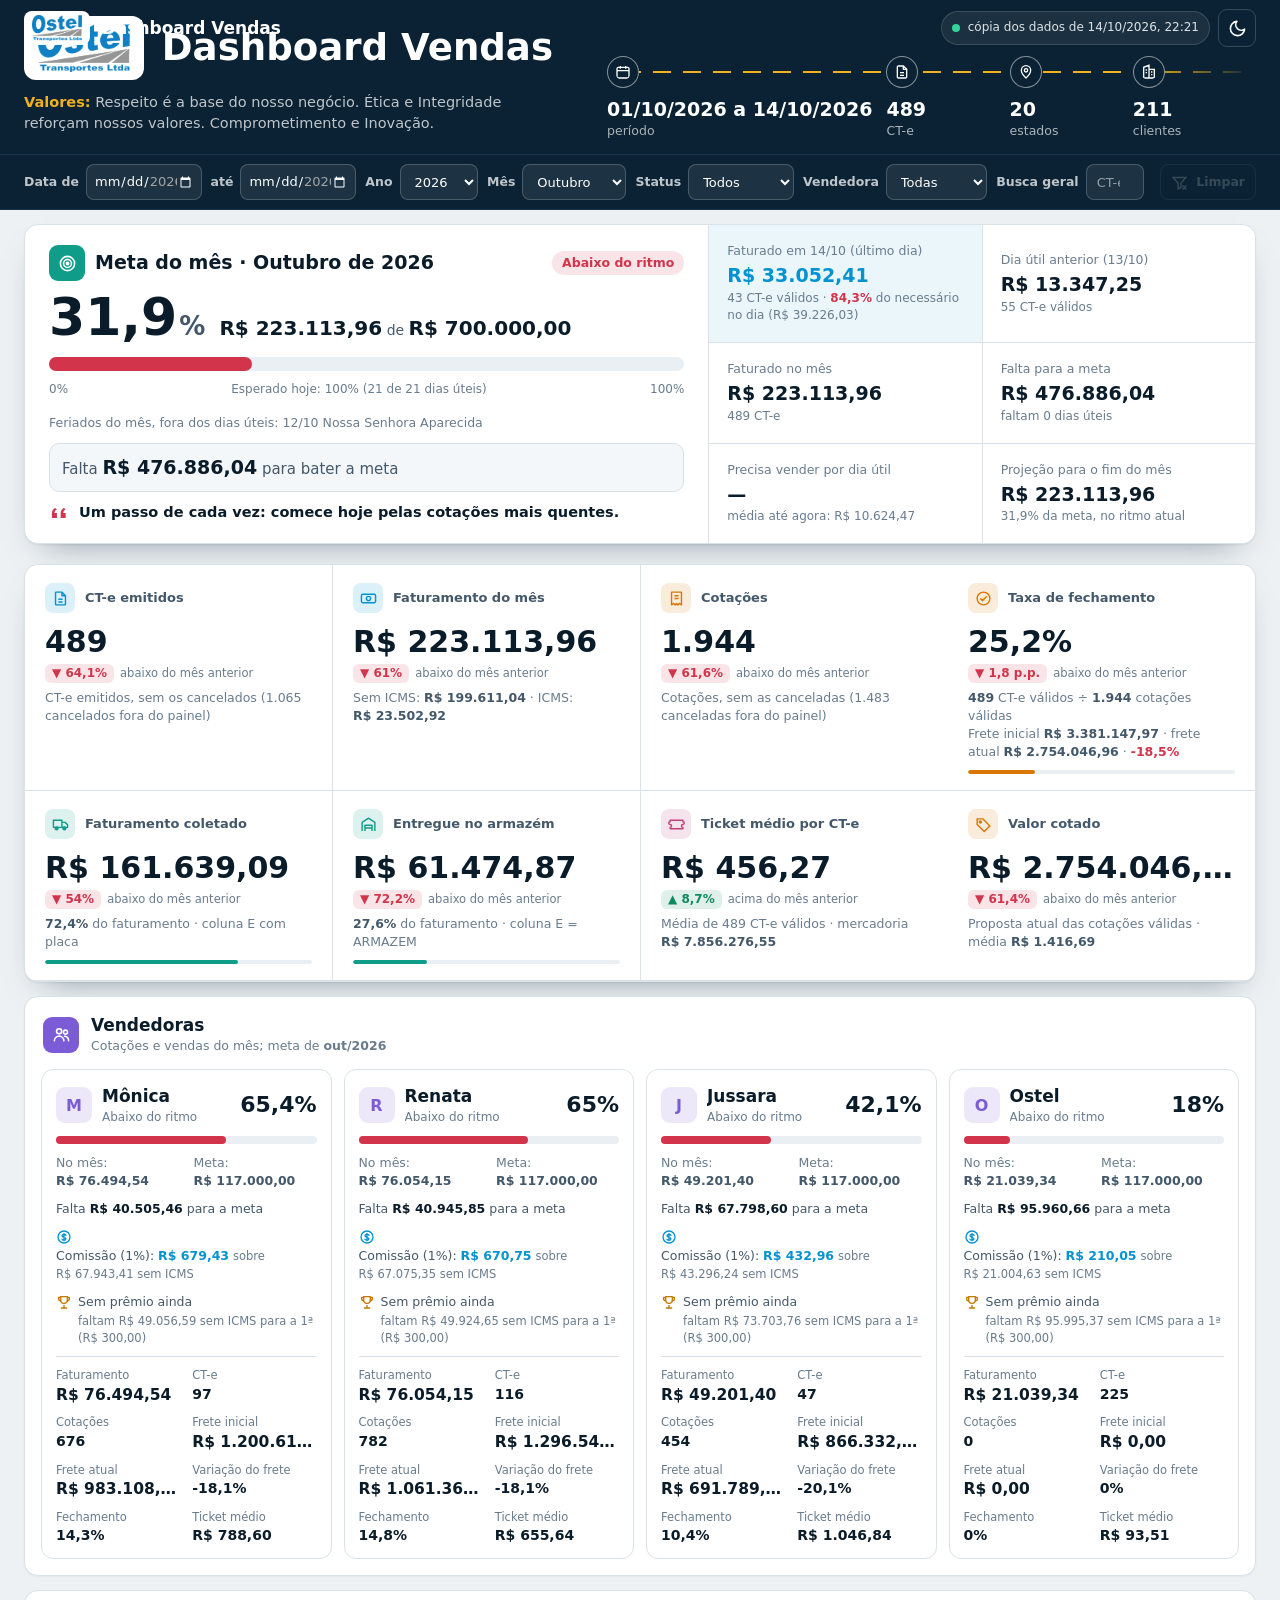
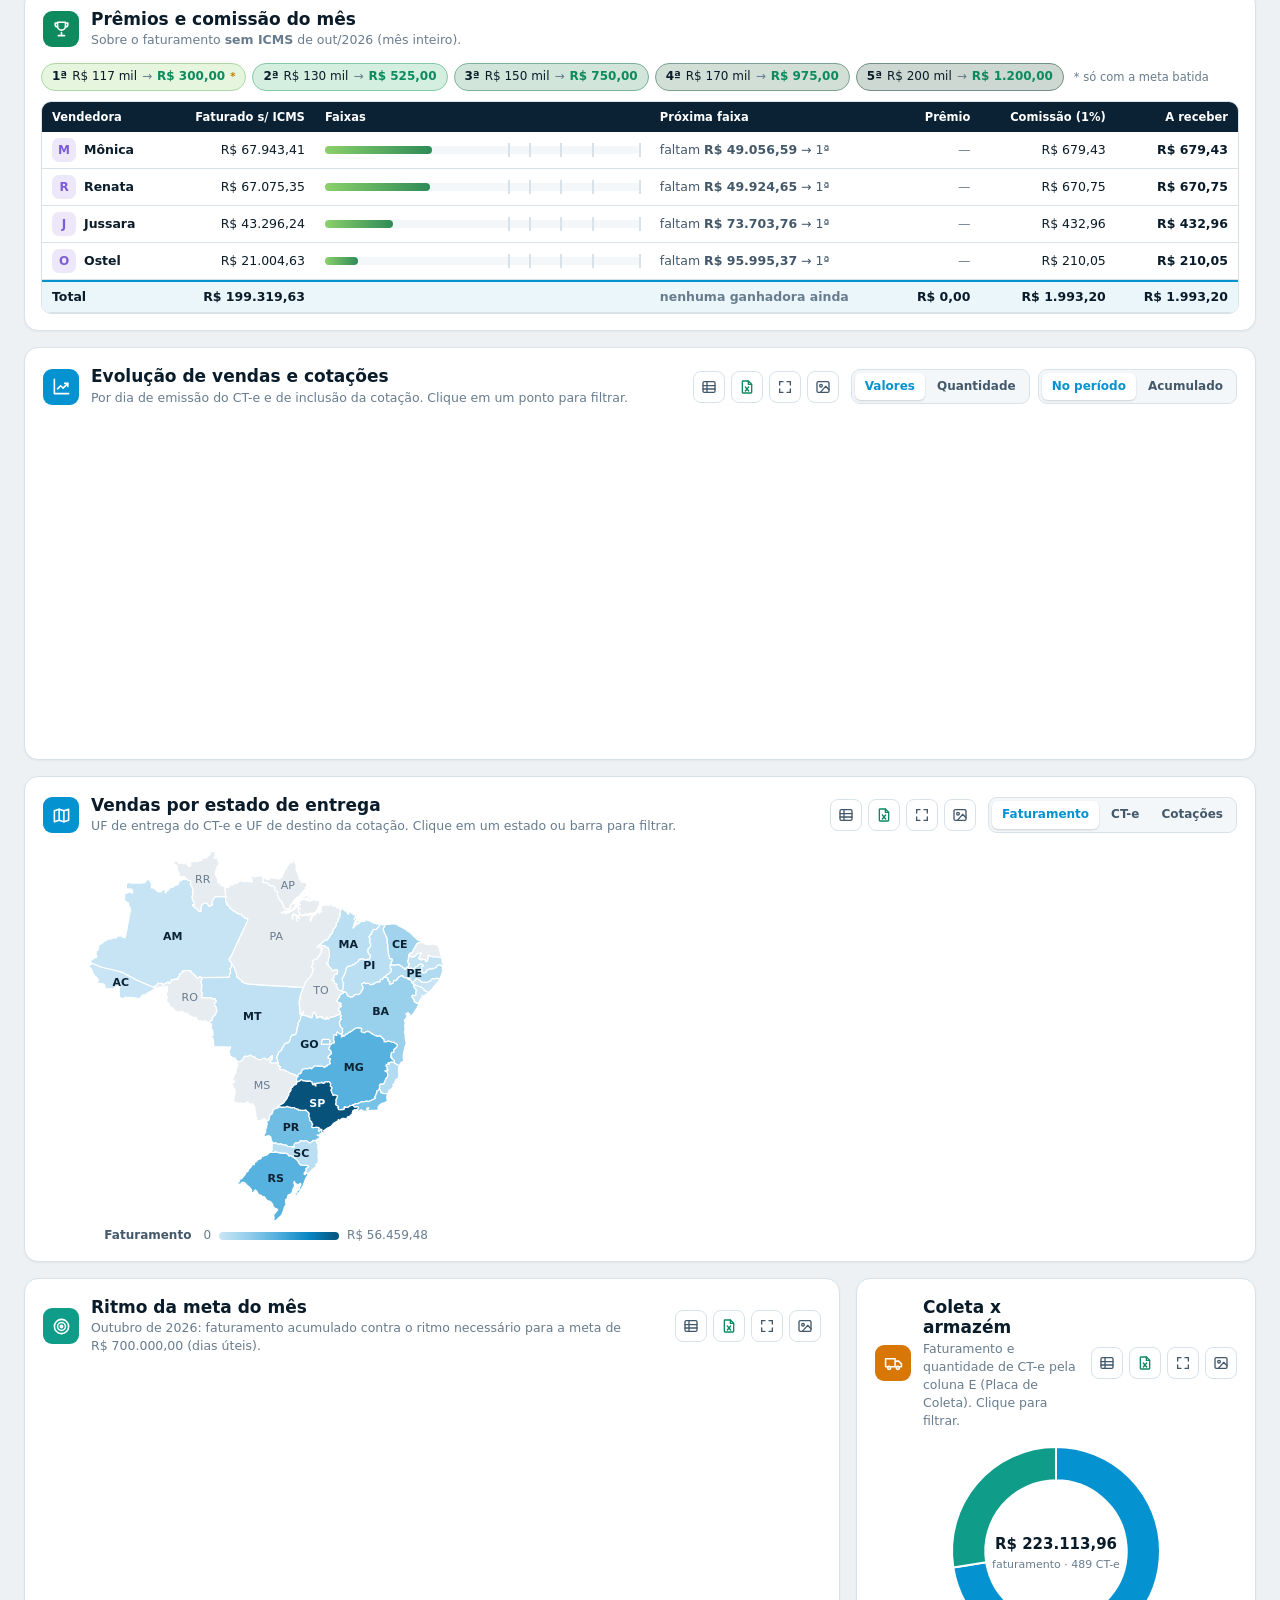
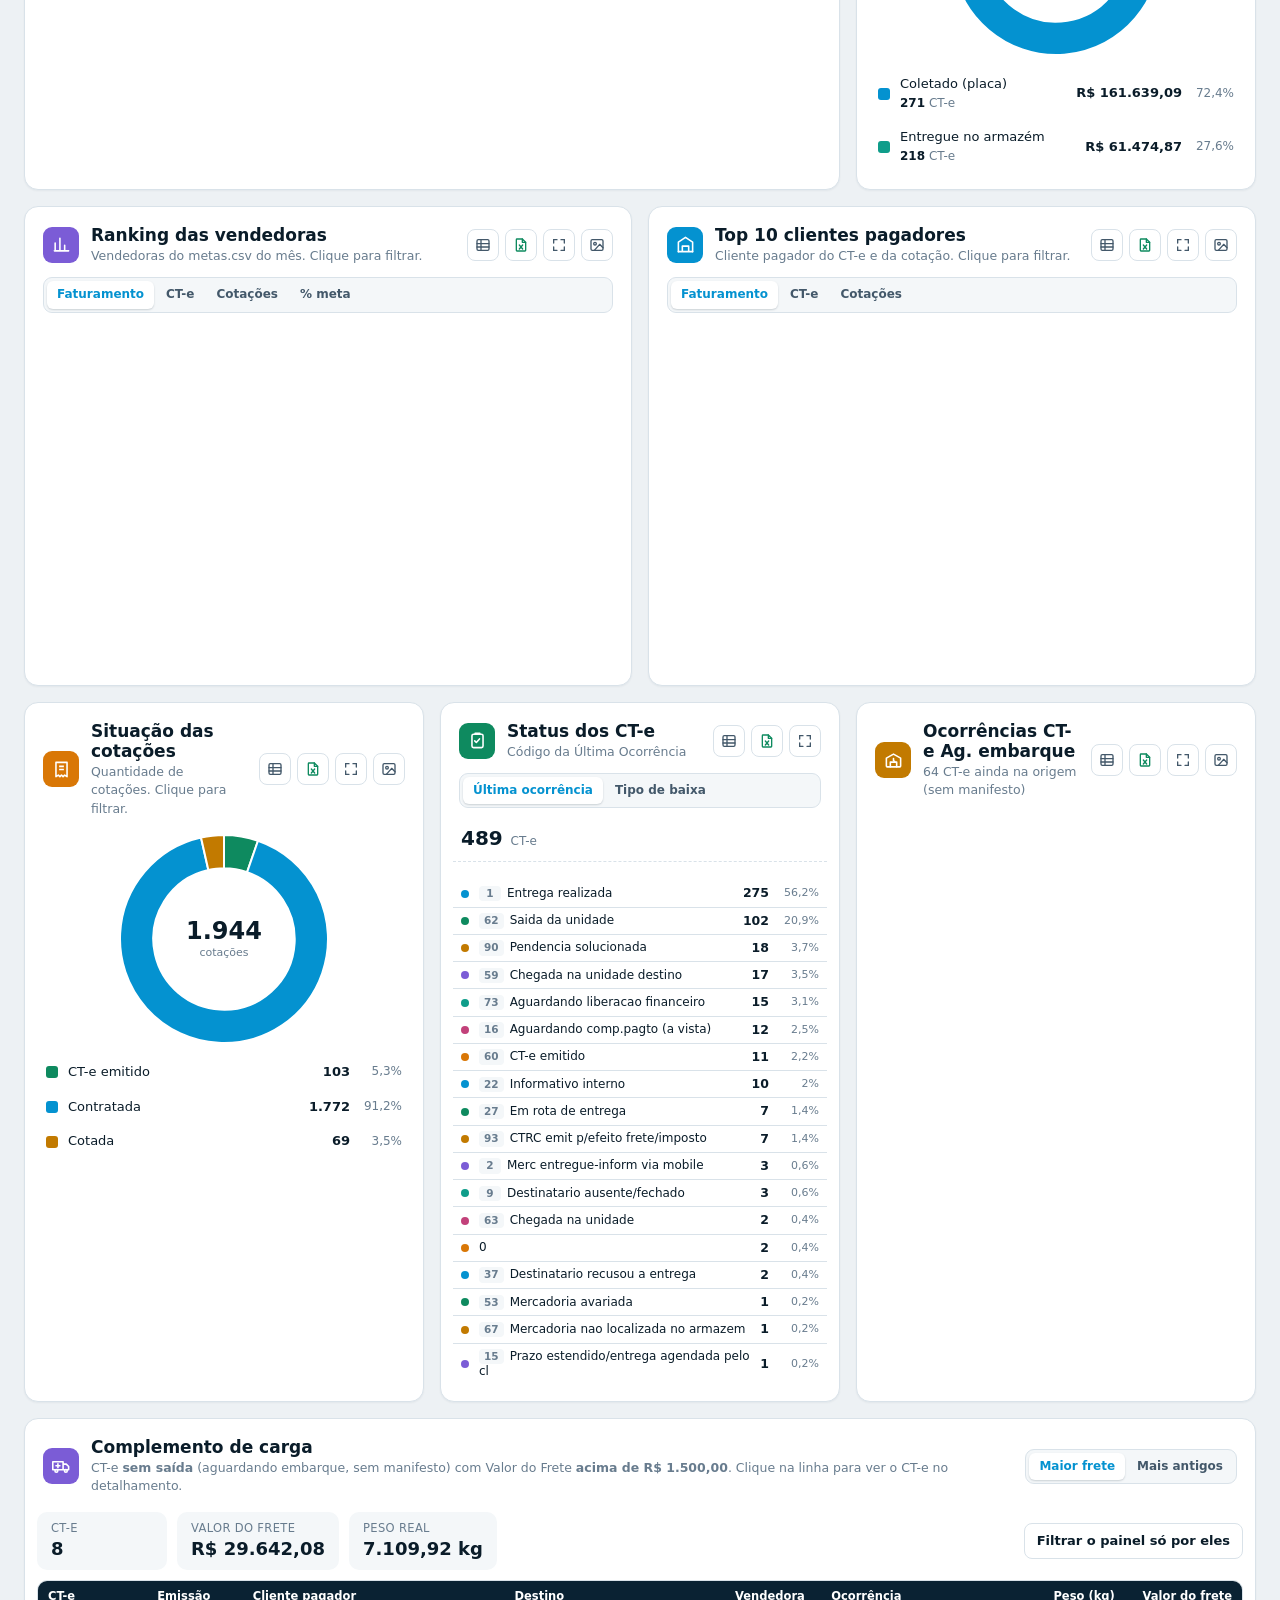
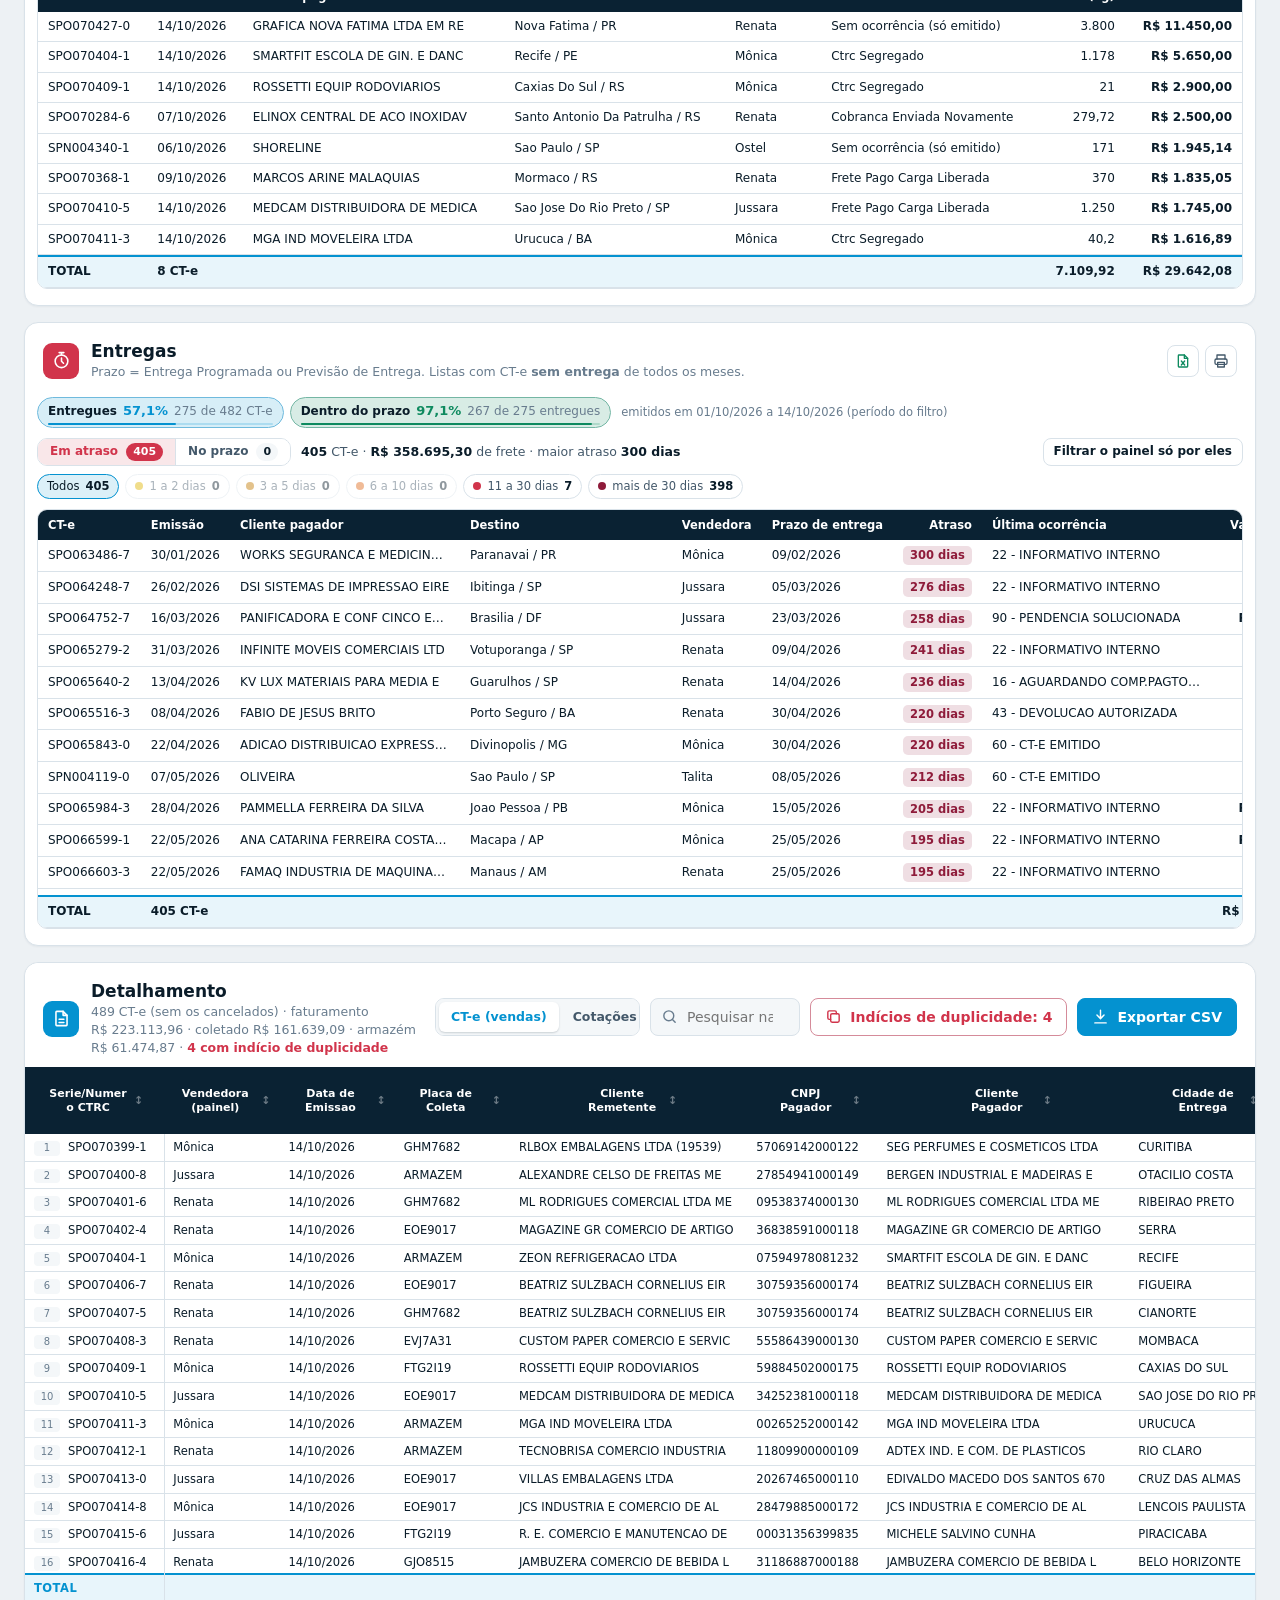
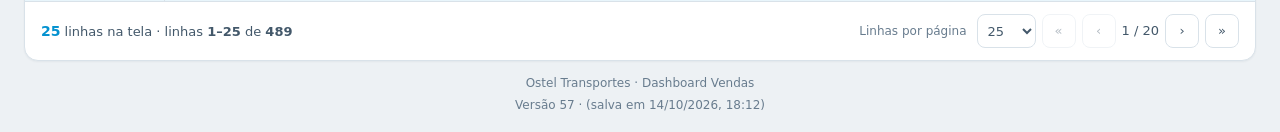
==== enviar/Vendas.html @ 3567358e "Dashboard" ====
<!DOCTYPE html>
<html lang="pt-BR">
<head>
<meta charset="utf-8">
<meta name="viewport" content="width=device-width, initial-scale=1">
<meta name="theme-color" content="#0A2233">
<title>Ostel · Dashboard Vendas</title>
<link rel="icon" href="[data-uri]" type="image/svg+xml">
<style>
/* =====================================================================
   OSTEL TRANSPORTES - DASHBOARD VENDAS
   Folha de estilos  |  LAYOUT "RODOVIA" (base do painel Complemento de cargas)  |  MOBILE-FIRST
   ---------------------------------------------------------------------
   Ideia do layout:
   - Topo cor de ASFALTO (azul-marinho) com o título e a ROTA: uma faixa
     tracejada amarela com 4 paradas (período, CT-e, estados, clientes).
   - Os indicadores formam UM painel só, dividido por linhas finas.
   - Os filtros ficam no cabeçalho (no computador, numa barra fixa).
   - Títulos e números usam a fonte Bahnschrift (padrão do Windows),
     a mesma família das placas de rodovia.

   Base (sem media query) = celular: 1 coluna
   @media (min-width: 768px)  = tablet: 2 colunas
   @media (min-width: 1280px) = computador: barra de filtros fixa + grade
   ===================================================================== */

/* ---------------------------------------------------------------------
   1. VARIÁVEIS (tema claro é o padrão)
   Azul principal #0492D0 = cor do site ostel.com.br
   --------------------------------------------------------------------- */
:root {
  --brand: #0492D0;          /* azul Ostel */
  --brand-2: #0378AD;
  --brand-deep: #06324F;
  --brand-soft: #E3F3FB;
  --asfalto: #0A2233;        /* topo da página e cabeçalho da tabela */
  --asfalto-2: #17364B;      /* linhas sobre o asfalto */
  --faixa: #F2B01E;          /* amarelo da faixa da rodovia (só detalhe) */

  --bg: #EDF1F4;             /* fundo da página */
  --surface: #FFFFFF;        /* fundo dos painéis */
  --surface-2: #F4F7F9;      /* fundo de campos */
  --ink: #0A1C29;            /* texto principal */
  --ink-2: #43586A;          /* texto secundário */
  --muted: #687C8E;          /* texto apagado */
  --line: #D9E2E9;           /* bordas */
  --grid: #E9EFF3;           /* linhas de grade dos gráficos */
  --shadow: 0 1px 2px rgba(10,34,51,.05);
  --shadow-up: 0 1px 2px rgba(10,34,51,.06), 0 16px 32px -20px rgba(10,34,51,.5);

  --th-bg: #0A2233; --th-ink: #FFFFFF;   /* cabeçalho da tabela */

  /* cores de situação (sempre acompanhadas de texto) */
  --good: #0E8A5F; --warn: #C27A00; --bad: #D1344B;

  /* paleta categórica dos gráficos (validada para daltonismo) */
  --s1: #0492D0; --s2: #D97706; --s3: #0F9D8A; --s4: #7B5CD6; --s5: #C2417A;

  --chip: #E3F3FB; --chip-ink: #035E88;

  /* escala do MAPA: um só tom de azul, do claro (pouco) ao escuro (muito); --map-0 = estado sem cargas */
  --map-0: #E6ECF0; --map-1: #CBE6F5; --map-2: #93CDEB; --map-3: #4DADDD; --map-4: #0886C2; --map-5: #06527A;

  /* fontes: só as que já vêm no Windows (com reservas p/ celular) */
  --f-display: Bahnschrift, "DIN Alternate", "Roboto Condensed", "Segoe UI", system-ui, sans-serif;
  --f-body: "Segoe UI Variable Text", "Segoe UI", system-ui, -apple-system, Roboto, Arial, sans-serif;
  color-scheme: light;
}

/* Tema escuro: automático pelo sistema (se o usuário não escolheu)… */
@media (prefers-color-scheme: dark) {
  :root:not([data-theme="light"]) {
    --brand: #1E9FDB; --brand-2: #39B0E6; --brand-soft: #0F2E44;
    --asfalto: #0A1823; --asfalto-2: #1B3144;
    --bg: #060E16; --surface: #0D1924; --surface-2: #122230;
    --ink: #E8F1F8; --ink-2: #A9BCCB; --muted: #8196A8;
    --line: #1D3142; --grid: #172A3A;
    --shadow: 0 1px 2px rgba(0,0,0,.4);
    --shadow-up: 0 1px 2px rgba(0,0,0,.4), 0 16px 32px -20px rgba(0,0,0,.8);
    --th-bg: #16293A; --th-ink: #E8F1F8;
    --good: #2FBF86; --warn: #F2B135; --bad: #F06A7E;
    --s1: #1E9FDB; --s2: #C77A12; --s3: #169C88; --s4: #8C6FE0; --s5: #D65A8E;
    --chip: #12344B; --chip-ink: #9FDBF7;
    --map-0: #15232F; --map-1: #123A52; --map-2: #135A80; --map-3: #1580B5; --map-4: #35A8E0; --map-5: #A5DCF7;
    color-scheme: dark;
  }
}
/* …ou escolhido no botão lua/sol */
:root[data-theme="dark"] {
  --brand: #1E9FDB; --brand-2: #39B0E6; --brand-soft: #0F2E44;
  --asfalto: #0A1823; --asfalto-2: #1B3144;
  --bg: #060E16; --surface: #0D1924; --surface-2: #122230;
  --ink: #E8F1F8; --ink-2: #A9BCCB; --muted: #8196A8;
  --line: #1D3142; --grid: #172A3A;
  --shadow: 0 1px 2px rgba(0,0,0,.4);
  --shadow-up: 0 1px 2px rgba(0,0,0,.4), 0 16px 32px -20px rgba(0,0,0,.8);
  --th-bg: #16293A; --th-ink: #E8F1F8;
  --good: #2FBF86; --warn: #F2B135; --bad: #F06A7E;
  --s1: #1E9FDB; --s2: #C77A12; --s3: #169C88; --s4: #8C6FE0; --s5: #D65A8E;
  --chip: #12344B; --chip-ink: #9FDBF7;
  --map-0: #15232F; --map-1: #123A52; --map-2: #135A80; --map-3: #1580B5; --map-4: #35A8E0; --map-5: #A5DCF7;
  color-scheme: dark;
}

/* ---------------------------------------------------------------------
   2. BASE
   --------------------------------------------------------------------- */
* { box-sizing: border-box; }
html, body { margin: 0; }
body {
  background: var(--bg);
  color: var(--ink);
  font-family: var(--f-body);
  font-size: 14px;
  line-height: 1.45;
  -webkit-font-smoothing: antialiased;
  overflow-x: hidden;              /* nunca rolar a página na horizontal */
}
button, select, input { font: inherit; color: inherit; }
h1, h2, h3 { font-family: var(--f-display); font-weight: 600; letter-spacing: 0; }
.wrap { max-width: 1680px; margin: 0 auto; padding: 0 16px; }
.num { font-variant-numeric: tabular-nums; }
[hidden] { display: none !important; }
:focus-visible { outline: 2px solid var(--brand); outline-offset: 2px; }

/* ---------------------------------------------------------------------
   3. BARRA SUPERIOR (asfalto, fica fixa ao rolar)
   --------------------------------------------------------------------- */
.topbar { position: sticky; top: 0; z-index: 40; background: var(--asfalto); color: #fff; border-bottom: 1px solid transparent; }
body.rolou .topbar { border-bottom-color: var(--asfalto-2); }
.topbar .wrap { display: flex; align-items: center; gap: 8px; height: 56px; }
.brand { display: flex; align-items: center; gap: 12px; min-width: 0; flex: 1; }
.logo { height: 34px; padding: 3px 8px; border-radius: 8px; background: #fff; display: flex; align-items: center; flex-shrink: 0; }
.logo img { height: 26px; display: block; }
.logo .fallback { display: none; font-family: var(--f-display); font-weight: 700; letter-spacing: 2px; color: #0492D0; font-size: 17px; }
.logo.noimg img { display: none; }
.logo.noimg .fallback { display: block; }
.brand-txt { font-family: var(--f-display); font-size: 15px; font-weight: 600; color: #fff; white-space: nowrap; overflow: hidden; text-overflow: ellipsis; }
/* logo grande (ao lado do título, no topo da página) */
.logo-g { height: 50px; padding: 6px 10px; border-radius: 10px; }
.logo-g img { height: 36px; }
.logo-g .fallback { font-size: 24px; letter-spacing: 3px; }

/* CABEÇALHO FIXO: no topo da página a barra mostra só o status e os botões; ao rolar
   (classe "rolou" no body, posta pelo app.js) aparecem o logo pequeno, o título e,
   no computador, o resumo do que está filtrado */
.brand > .logo, .brand-txt { opacity: 0; visibility: hidden; transition: opacity .2s; }
body.rolou .brand > .logo, body.rolou .brand-txt { opacity: 1; visibility: visible; }
@media (max-width: 479px) { body.rolou .live { display: none; } }
body.rolou .topbar { box-shadow: 0 8px 20px -10px rgba(0,0,0,.55); }
.top-meta { display: none; align-items: center; gap: 18px; min-width: 0; overflow: hidden; margin-left: 6px; padding-left: 18px;
  border-left: 1px solid var(--asfalto-2); font-size: 12.5px; color: rgba(255,255,255,.7); white-space: nowrap; }
.top-meta span { display: inline-flex; align-items: center; gap: 6px; }
.top-meta svg { width: 15px; height: 15px; color: var(--faixa); flex-shrink: 0; }
.top-meta b { color: #fff; font-family: var(--f-display); font-weight: 600; font-size: 14.5px; }

/* indicador "ao vivo" */
.live {
  display: flex; align-items: center; gap: 8px; padding: 7px 10px; border-radius: 999px;
  background: rgba(255,255,255,.07); border: 1px solid rgba(255,255,255,.14); font-size: 12px; color: rgba(255,255,255,.86); white-space: nowrap;
}
.live .txt { display: none; }
.dot { width: 8px; height: 8px; border-radius: 50%; background: #35D399; animation: pulse 2s infinite; }
.live.err .dot { background: #F06A7E; animation: none; }
@keyframes pulse {
  0%   { box-shadow: 0 0 0 0 rgba(53,211,153,.55); }
  70%  { box-shadow: 0 0 0 8px transparent; }
  100% { box-shadow: 0 0 0 0 transparent; }
}
.iconbtn {
  width: 38px; height: 38px; border-radius: 9px; border: 1px solid var(--line); background: var(--surface);
  display: grid; place-items: center; cursor: pointer; flex-shrink: 0;
}
.iconbtn:hover { border-color: var(--brand); color: var(--brand); }
.iconbtn svg { width: 19px; height: 19px; }
.topbar .iconbtn { background: transparent; border-color: rgba(255,255,255,.18); color: #fff; }
.topbar .iconbtn:hover { background: rgba(255,255,255,.1); border-color: rgba(255,255,255,.4); color: #fff; }
.topbar :focus-visible { outline-color: var(--faixa); }
/* ARQUIVO ÚNICO PARA ENVIO (classe "embutido" no body): sem atualização automática nem botão de recarregar */
.embutido #btnRefresh, .embutido .live .txt-long { display: none !important; }
.embutido .dot { animation: none; }
/* ícone lua/sol conforme o tema */
.theme-sun { display: none; }
:root[data-theme="dark"] .theme-sun { display: block; }
:root[data-theme="dark"] .theme-moon { display: none; }
@media (prefers-color-scheme: dark) {
  :root:not([data-theme="light"]) .theme-sun { display: block; }
  :root:not([data-theme="light"]) .theme-moon { display: none; }
}

/* ---------------------------------------------------------------------
   4. CABEÇALHO "ASFALTO": título + ROTA
   A rota (#heroMeta) recebe 4 paradas do app.js:
   <span> ícone <b>valor</b> <em>rótulo</em> </span>
   No celular a rota é vertical; a partir de 640px, horizontal.
   --------------------------------------------------------------------- */
.hero { background: var(--asfalto); color: #fff; padding: 20px 0 56px; }
.hero-in { display: grid; gap: 20px; }
.hero-in > * { min-width: 0; }
/* logo + título lado a lado; os valores da empresa ficam na linha de baixo */
.hero-txt { display: grid; grid-template-columns: auto minmax(0, 1fr); align-items: center; column-gap: 14px; row-gap: 10px; }
.hero h1 { margin: 0; font-size: 26px; line-height: 1.05; }
.hero p { grid-column: 1 / -1; margin: 0; color: rgba(255,255,255,.74); font-size: 13.5px; max-width: 62ch; }
.hero p b { color: var(--faixa); font-weight: 600; }

.hero .meta { position: relative; display: grid; gap: 10px; }
.hero .meta:empty { display: none; }
/* a faixa tracejada (vertical no celular) */
.hero .meta::before {
  content: ""; position: absolute; left: 15px; top: 16px; bottom: 16px; width: 2px;
  background: repeating-linear-gradient(180deg, var(--faixa) 0 8px, transparent 8px 14px);
}
.hero .meta span { position: relative; display: flex; flex-wrap: wrap; align-items: baseline; column-gap: 8px; min-height: 32px; padding-left: 44px; }
/* a parada: círculo com o ícone, em cima da faixa */
.hero .meta svg {
  position: absolute; left: 0; top: 0; width: 32px; height: 32px; padding: 7px; border-radius: 50%;
  background: var(--asfalto); border: 1.5px solid rgba(255,255,255,.5); color: #fff;
}
.hero .meta b { font-family: var(--f-display); font-weight: 600; font-size: 17px; line-height: 32px; white-space: nowrap; }
.hero .meta em { font-style: normal; font-size: 12.5px; color: rgba(255,255,255,.66); }


/* ---------------------------------------------------------------------
   5. FILTROS (parte do cabeçalho)
   Celular/tablet: painel branco, recolhido atrás do botão "Filtros",
   subindo um pouco em cima do asfalto.
   Computador: barra cor de asfalto fixa abaixo da barra superior (seção 13).
   --------------------------------------------------------------------- */
.filters { margin-top: -36px; }
.f-in { background: var(--surface); border: 1px solid var(--line); border-radius: 14px; box-shadow: var(--shadow-up); padding: 12px; }
.f-head { display: flex; align-items: center; justify-content: space-between; gap: 10px; }
.f-body { display: none; margin-top: 12px; }
.filters.open .f-body { display: block; }
.f-grid { display: grid; grid-template-columns: 1fr; gap: 10px; align-items: end; }
.fld label::first-letter { text-transform: uppercase; }
.fld label { display: block; font-size: 12px; font-weight: 600; color: var(--ink-2); margin: 0 0 4px 1px; }
.fld select, .fld input {
  width: 100%; height: 38px; border: 1px solid var(--line); background: var(--surface-2);
  border-radius: 8px; padding: 0 10px; outline: none; min-width: 0; font-size: 13.5px;
}
.fld select:focus, .fld input:focus { border-color: var(--brand); box-shadow: 0 0 0 3px color-mix(in srgb, var(--brand) 20%, transparent); }
.fld.on select, .fld.on input { border-color: var(--brand); background: var(--brand-soft); }

.btn {
  height: 38px; padding: 0 14px; border-radius: 8px; border: 1px solid var(--line); background: var(--surface);
  cursor: pointer; font-weight: 600; display: inline-flex; align-items: center; gap: 8px; white-space: nowrap;
}
.btn svg { width: 17px; height: 17px; }
.btn:hover { border-color: var(--brand); color: var(--brand); }
.btn.primary { background: var(--brand); border-color: var(--brand); color: #fff; }
.btn.primary:hover { background: var(--brand-2); border-color: var(--brand-2); color: #fff; }
:root[data-theme="dark"] .btn.primary { color: #04131D; }
@media (prefers-color-scheme: dark) { :root:not([data-theme="light"]) .btn.primary { color: #04131D; } }
/* botão LIMPAR FILTROS: contorno vermelho; fica cheio ao passar o mouse */
.btn.clear { height: 34px; padding: 0 10px; font-size: 12.5px; background: transparent; color: var(--bad); border-color: color-mix(in srgb, var(--bad) 50%, var(--line)); }
.btn.clear:hover { background: var(--bad); border-color: var(--bad); color: #fff; }
.btn.clear:disabled { opacity: .4; cursor: not-allowed; background: transparent; color: var(--muted); border-color: var(--line); }
/* COM FILTRO LIGADO o botão PISCA (alterna entre contorno e vermelho cheio) para chamar a atenção.
   Sem filtro o botão fica desligado e parado. Ao passar o mouse, para de piscar e fica vermelho. */
.btn.clear:not(:disabled) { animation: piscar-limpar 1.3s ease-in-out infinite; }
.btn.clear:not(:disabled):hover, .btn.clear:not(:disabled):focus-visible { animation: none; }
@keyframes piscar-limpar {
  0%, 100% { background: transparent; color: var(--bad); border-color: color-mix(in srgb, var(--bad) 50%, var(--line)); box-shadow: 0 0 0 0 rgba(209,52,75,0); }
  50%      { background: #D1344B; color: #fff; border-color: #D1344B; box-shadow: 0 0 0 5px rgba(209,52,75,.28); }
}

/* etiquetas dos filtros ativos */
.chips { display: flex; flex-wrap: wrap; gap: 6px; margin-top: 10px; }
.chips:empty { display: none; }
.chip {
  display: inline-flex; align-items: center; gap: 6px; background: var(--chip); color: var(--chip-ink);
  padding: 3px 5px 3px 10px; border-radius: 999px; font-size: 12.5px; font-weight: 600; max-width: 100%;
}
.chip span { overflow: hidden; text-overflow: ellipsis; white-space: nowrap; }
.chip b { font-weight: 500; opacity: .8; }
.chip button {
  border: 0; background: rgba(0,0,0,.08); width: 22px; height: 22px; border-radius: 50%;
  cursor: pointer; display: grid; place-items: center; line-height: 1; color: inherit; flex-shrink: 0;
}

/* ---------------------------------------------------------------------
   6. INDICADORES: um painel só, dividido por linhas finas
   (o "gap" de 1px deixa aparecer a cor da linha entre as células)
   --------------------------------------------------------------------- */
.kpis {
  display: grid; grid-template-columns: 1fr; gap: 1px; margin-top: 12px;
  background: var(--line); border: 1px solid var(--line); border-radius: 14px; overflow: hidden; box-shadow: var(--shadow-up);
}
.kpi { position: relative; background: var(--surface); padding: 16px 18px 14px; min-width: 0; border: 0; border-radius: 0; container-type: inline-size; }
/* coluna alinhada pelo topo: os títulos e os números ficam na mesma altura em todas as células */
button.kpi { font: inherit; color: inherit; text-align: left; width: 100%; cursor: pointer; display: flex; flex-direction: column; justify-content: flex-start; align-items: stretch; }
button.kpi:hover { background: color-mix(in srgb, var(--k, var(--brand)) 6%, var(--surface)); }
button.kpi:focus-visible { outline: 2px solid var(--k, var(--brand)); outline-offset: -3px; }
.kpi .k-top { display: flex; align-items: center; gap: 10px; min-height: 30px; color: var(--ink-2); font-weight: 600; font-size: 13px; white-space: nowrap; }
.kpi .k-ic {
  width: 30px; height: 30px; border-radius: 8px; display: grid; place-items: center; flex-shrink: 0;
  background: color-mix(in srgb, var(--k, var(--brand)) 14%, transparent); color: var(--k, var(--brand));
}
.kpi .k-ic svg { width: 17px; height: 17px; }
.kpi .k-go { position: absolute; right: 12px; top: 14px; width: 24px; height: 24px; display: grid; place-items: center; color: var(--k); opacity: 0; }
.kpi .k-go svg { width: 15px; height: 15px; }
.kpi:hover .k-go, .kpi:focus-visible .k-go { opacity: 1; }
.kpi .k-val {
  font-family: var(--f-display); font-size: 27px; font-weight: 600; line-height: 1.15; margin: 12px 0 4px; color: var(--ink);
  white-space: nowrap; overflow: hidden; text-overflow: ellipsis; font-variant-numeric: tabular-nums;
}
/* o tamanho do número acompanha a largura da célula (navegadores atuais) */
@supports (font-size: 1cqi) { #kpis .kpi .k-val { font-size: clamp(19px, 12cqi, 30px); } }
.kpi .k-sub { font-size: 12.5px; color: var(--muted); }
.kpi .k-sub b { color: var(--ink-2); font-weight: 600; white-space: nowrap; }
.bar-mini { height: 4px; border-radius: 4px; background: var(--grid); margin-top: 9px; overflow: hidden; }
.bar-mini i { display: block; height: 100%; border-radius: 4px; background: var(--k, var(--brand)); transition: width .6s; }
/* variação contra o período anterior */
.k-delta { display: flex; flex-wrap: wrap; align-items: baseline; column-gap: 6px; font-size: 12px; margin: 0 0 6px; }
.k-delta b { white-space: nowrap; font-weight: 700; padding: 1px 7px; border-radius: 6px; }
.k-delta span { font-weight: 500; color: var(--muted); font-size: 11.5px; }
.k-delta.up b { color: var(--good); background: color-mix(in srgb, var(--good) 13%, transparent); }
.k-delta.down b { color: var(--bad); background: color-mix(in srgb, var(--bad) 13%, transparent); }
.k-delta.neutro { color: var(--muted); font-weight: 600; }

/* ---------------------------------------------------------------------
   7. PAINÉIS DOS GRÁFICOS
   A cor do ícone de cada painel vem da variável --c (index.html)
   --------------------------------------------------------------------- */
.grid { display: grid; grid-template-columns: 1fr; gap: 14px; margin-top: 14px; }
.card {
  position: relative; background: var(--surface); border: 1px solid var(--line); border-radius: 14px; min-width: 0;
  box-shadow: var(--shadow); overflow: hidden; display: flex; flex-direction: column;
}
.c-head { display: flex; flex-wrap: wrap; align-items: center; gap: 12px; padding: 16px 16px 10px; }
.c-ic { width: 36px; height: 36px; border-radius: 9px; flex-shrink: 0; display: grid; place-items: center; color: #fff; background: var(--c, var(--brand)); }
.c-ic svg { width: 19px; height: 19px; }
.c-head .grow { flex: 1 1 0; min-width: 0; }
.c-tag { display: block; font-size: 12px; font-weight: 600; color: var(--muted); }
.c-head h3 { margin: 0; font-size: 17px; line-height: 1.2; }
.c-head p { margin: 2px 0 0; color: var(--muted); font-size: 12.5px; }
/* no celular os botões Qtd/Faturamento vão para a linha de baixo */
.c-head .seg { flex-basis: 100%; justify-content: flex-start; width: max-content; max-width: 100%; order: 2; }

/* seletor segmentado (ex.: Qtd | Faturamento) */
.seg { display: inline-flex; background: var(--surface-2); border: 1px solid var(--line); border-radius: 9px; padding: 3px; gap: 2px; }
.seg button { border: 0; background: transparent; padding: 5px 10px; border-radius: 6px; cursor: pointer; font-size: 12px; font-weight: 600; color: var(--ink-2); }
.seg button:hover { color: var(--ink); }
.seg button.on { background: var(--surface); color: var(--brand); box-shadow: 0 1px 2px rgba(10,34,51,.18); }

/* ferramentas dos painéis (ampliar / baixar imagem) */
.c-tools { display: flex; gap: 6px; margin-left: auto; order: 1; }
.tbtn { width: 32px; height: 32px; border-radius: 8px; border: 1px solid var(--line); background: var(--surface); color: var(--ink-2); display: grid; place-items: center; cursor: pointer; }
.tbtn:hover { color: var(--c, var(--brand)); border-color: var(--c, var(--brand)); }
.tbtn svg { width: 16px; height: 16px; }
.card.expandido .tbtn[data-a="exp"], .card.modo-tabela .tbtn[data-a="tab"] { background: var(--c, var(--brand)); color: #fff; border-color: var(--c, var(--brand)); }
.tbtn[data-a="xls"] { color: var(--good); }
/* no celular os 4 botões do painel vão para a linha de baixo do título */
@media (max-width: 559px) { .c-tools { flex-basis: 100%; margin-left: 0; } }

/* GRÁFICO EM FORMA DE TABELA (botão "Ver como tabela"): ocupa o lugar do gráfico, com rolagem própria */
.g-tab { overflow: auto; border: 1px solid var(--line); border-radius: 10px; scrollbar-width: thin; scrollbar-color: color-mix(in srgb, var(--ink-2) 45%, var(--line)) var(--surface-2); }
.g-tab table { font-size: 12.5px; }
.g-tab th, .g-tab td { padding: 7px 12px; }
.g-tab th { position: sticky; top: 0; z-index: 1; cursor: default; }
.g-tab th:hover { background: var(--th-bg); }
.g-tab tbody tr[data-i] { cursor: pointer; }
.g-tab tbody tr.on td { background: var(--brand-soft); font-weight: 600; }
.g-tab tbody tr:focus-visible { outline: 2px solid var(--brand); outline-offset: -2px; }
.g-tab tfoot td { position: sticky; bottom: 0; font-weight: 700; background: color-mix(in srgb, var(--brand) 9%, var(--surface)); border-top: 2px solid var(--brand); border-bottom: 0; }
.card.expandido .g-tab { height: calc(94vh - 150px) !important; }

.c-body { padding: 6px 12px 16px; position: relative; flex: 1; min-height: 0; }
/* caixa onde o Chart.js desenha: altura controlada aqui */
.chart-box { position: relative; width: 100%; height: 260px; }
.chart-box.tall { height: 300px; }
.chart-box canvas { display: block; }
.chart-msg { display: grid; place-items: center; height: 100%; color: var(--muted); text-align: center; padding: 20px; font-size: 13px; }

/* DESTINOS POR ESTADO: mapa do Brasil + barras por UF */
.destinos { display: grid; grid-template-columns: 1fr; gap: 14px; align-items: center; }
.destinos > * { min-width: 0; }
.mapa { position: relative; }
.mapa svg { display: block; width: 100%; height: 300px; }
.mapa path { stroke: var(--surface); stroke-width: 1.2; vector-effect: non-scaling-stroke; stroke-linejoin: round; cursor: pointer; outline: none; transition: fill .35s; }
.mapa path.vazio { cursor: default; }
.mapa path:not(.vazio):hover, .mapa path:focus-visible { stroke: var(--ink); stroke-width: 2; }
.mapa path.on { stroke: var(--faixa); stroke-width: 3; }
.mapa path.dim { opacity: .45; }
.mapa path.dim:hover, .mapa path.dim:focus-visible { opacity: 1; }
.mapa text { font-family: var(--f-body); font-size: 19px; font-weight: 700; text-anchor: middle; dominant-baseline: central; pointer-events: none; }
.mapa text.tinta { fill: #0A2233; }
.mapa text.branco { fill: #fff; }
.mapa text.apagado { fill: var(--muted); font-weight: 500; }
:root[data-theme="dark"] .mapa text.branco { fill: #E8F1F8; }
.mapa-leg { display: flex; align-items: center; justify-content: center; gap: 8px; margin-top: 6px; font-size: 12px; color: var(--muted); }
.mapa-leg .t { color: var(--ink-2); font-weight: 600; margin-right: 4px; }
.mapa-leg i { width: 120px; height: 8px; border-radius: 4px; background: linear-gradient(90deg, var(--map-1), var(--map-2), var(--map-3), var(--map-4), var(--map-5)); }
.mapa-tip {
  position: absolute; z-index: 5; pointer-events: none; background: var(--surface); border: 1px solid var(--line); border-radius: 10px;
  padding: 9px 11px; font-size: 12px; line-height: 1.5; color: var(--ink-2); white-space: nowrap; box-shadow: 0 8px 24px rgba(4,16,28,.22);
}
.mapa-tip b { display: block; color: var(--ink); font-size: 13px; margin-bottom: 2px; }
.card.expandido .mapa svg { height: calc(94vh - 210px); }

/* rosca + legenda clicável */
.donut-wrap { display: grid; grid-template-columns: 1fr; gap: 12px; align-items: center; }
.donut-wrap .chart-box { height: 210px; max-width: 240px; margin: 0 auto; }
.dl { list-style: none; margin: 0; padding: 0; display: flex; flex-direction: column; gap: 2px; }
.dl li { display: grid; grid-template-columns: 14px 1fr auto auto; gap: 8px; align-items: center; padding: 7px 9px; border-radius: 8px; cursor: pointer; font-size: 13px; }
.dl li:hover { background: var(--surface-2); }
.dl li.on { background: var(--brand-soft); }
.dl li.dim { opacity: .4; }
.dl i { width: 12px; height: 12px; border-radius: 3px; }
.dl .v { font-weight: 700; }
.dl .p { color: var(--muted); font-size: 12px; min-width: 44px; text-align: right; }

/* painel ampliado (tela cheia) */
body.travado { overflow: hidden; }
body.com-expandido::before { content: ""; position: fixed; inset: 0; background: rgba(4,16,28,.62); z-index: 90; }
.card.expandido { position: fixed !important; inset: 3vh 3vw; z-index: 95; overflow: auto; box-shadow: 0 30px 80px rgba(0,0,0,.4); }
.card.expandido .chart-box { height: calc(94vh - 150px) !important; }
.card.expandido .donut-wrap { grid-template-columns: minmax(240px, 420px) 1fr; }
.card.expandido .donut-wrap .chart-box { max-width: none; height: calc(94vh - 190px) !important; }

/* ---------------------------------------------------------------------
   8. TABELA  (barra de rolagem própria; cabeçalho, 1ª coluna e TOTAL fixos)
   --------------------------------------------------------------------- */
.t-tools { display: flex; flex-wrap: wrap; gap: 10px; align-items: center; padding: 2px 16px 14px; }
.search { position: relative; flex: 1 1 220px; }
.search input { width: 100%; height: 38px; border: 1px solid var(--line); background: var(--surface-2); border-radius: 8px; padding: 0 12px 0 36px; outline: none; }
.search input:focus { border-color: var(--brand); box-shadow: 0 0 0 3px color-mix(in srgb, var(--brand) 20%, transparent); }
.search svg { position: absolute; left: 11px; top: 10px; width: 17px; height: 17px; color: var(--muted); }
/* área da tabela com barra de rolagem própria (vertical e horizontal) */
.tbl-wrap {
  overflow: auto; -webkit-overflow-scrolling: touch;
  max-height: calc(100vh - 150px); min-height: 260px; scrollbar-gutter: stable;
  scrollbar-width: thin; scrollbar-color: color-mix(in srgb, var(--ink-2) 45%, var(--line)) var(--surface-2);
}
.tbl-wrap::-webkit-scrollbar { width: 11px; height: 11px; }
.tbl-wrap::-webkit-scrollbar-track { background: var(--surface-2); }
.tbl-wrap::-webkit-scrollbar-thumb { background: color-mix(in srgb, var(--ink-2) 45%, var(--line)); border-radius: 10px; border: 2px solid var(--surface-2); }
.tbl-wrap::-webkit-scrollbar-thumb:hover { background: var(--brand); }
.tbl-wrap::-webkit-scrollbar-corner { background: var(--surface-2); }
table { width: max-content; min-width: 100%; border-collapse: separate; border-spacing: 0; font-size: 13px; }
th, td { padding: 9px 12px; text-align: left; border-bottom: 1px solid var(--line); white-space: nowrap; }
/* cabeçalho cor de asfalto, com os nomes das colunas iguais aos da planilha */
th { background: var(--th-bg); color: var(--th-ink); font-size: 12.5px; font-weight: 600; cursor: pointer; user-select: none; border-bottom: 0; }
th:hover { background: color-mix(in srgb, var(--th-bg) 86%, #fff); }
th .ar { opacity: .4; margin-left: 4px; }
th.sorted { box-shadow: inset 0 -3px 0 var(--faixa); }
th.sorted .ar { opacity: 1; color: var(--faixa); }
td.r, th.r { text-align: right; }
tbody tr:hover { background: var(--surface-2); }
td .ell { display: inline-block; max-width: 200px; overflow: hidden; text-overflow: ellipsis; vertical-align: bottom; }
/* CABEÇALHO FIXO: os títulos das colunas ficam parados ao rolar */
#tbl thead th { position: sticky; top: 0; z-index: 3; }
/* 1ª coluna (Data emissão) fixa ao rolar a tabela para o lado */
#tbl th:first-child, #tbl td:first-child { position: sticky; left: 0; z-index: 1; background: var(--surface); box-shadow: 1px 0 0 var(--line); }
#tbl thead th:first-child { background: var(--th-bg); z-index: 5; box-shadow: none; }
#tbl thead th.sorted:first-child { box-shadow: inset 0 -3px 0 var(--faixa); }
#tbl tbody tr:hover td:first-child { background: var(--surface-2); }
/* linha de TOTAL fixa no rodapé da área de rolagem */
#tbl tfoot td { position: sticky; bottom: 0; z-index: 2; font-weight: 700; background: color-mix(in srgb, var(--brand) 9%, var(--surface)); border-top: 2px solid var(--brand); border-bottom: 0; }
#tbl tfoot td:first-child { z-index: 5; background: color-mix(in srgb, var(--brand) 9%, var(--surface)); color: var(--brand); font-family: var(--f-display); letter-spacing: .5px; }
.badge { display: inline-flex; align-items: center; gap: 6px; padding: 2px 9px; border-radius: 999px; font-size: 12px; font-weight: 600; background: var(--surface-2); border: 1px solid var(--line); }
.badge i { width: 8px; height: 8px; border-radius: 50%; }
.pos { color: var(--good); font-weight: 700; }
.neg { color: var(--bad); font-weight: 700; }
/* linhas clicáveis */
#tbl tbody tr.clicavel { cursor: pointer; }
#tbl tbody tr.clicavel:focus-visible { outline: 2px solid var(--brand); outline-offset: -2px; }
#tbl tbody tr.sel td { background: var(--brand-soft) !important; }
/* LINHA EM DUPLICIDADE: fundo avermelhado, texto vermelho e barra vermelha na lateral */
#tbl tbody tr.duplicada td { background: color-mix(in srgb, var(--bad) 13%, var(--surface)); color: var(--bad); font-weight: 600; }
#tbl tbody tr.duplicada:hover td, #tbl tbody tr.duplicada:hover td:first-child { background: color-mix(in srgb, var(--bad) 20%, var(--surface)); }
#tbl tbody tr.duplicada td:first-child { background: color-mix(in srgb, var(--bad) 13%, var(--surface)); box-shadow: inset 4px 0 0 var(--bad), 1px 0 0 var(--line) !important; }
#tbl tbody tr.duplicada td.pos, #tbl tbody tr.duplicada td.neg { color: var(--bad); }
/* INDÍCIO DE DUPLICIDADE (para conferir): linha com fundo CINZA e barra cinza-escura na lateral.
   É diferente da linha "fora das somas", que não tem fundo e só fica com o texto mais claro. */
:root { --cinza-fundo: #D5DBE1; --cinza-fundo-2: #C6CED6; --cinza-barra: #5B6B79; --cinza-texto: #25323D; }
:root[data-theme="dark"] { --cinza-fundo: #33414E; --cinza-fundo-2: #3D4D5B; --cinza-barra: #A9B7C4; --cinza-texto: #EEF3F7; }
@media (prefers-color-scheme: dark) { :root:not([data-theme="light"]) { --cinza-fundo: #33414E; --cinza-fundo-2: #3D4D5B; --cinza-barra: #A9B7C4; --cinza-texto: #EEF3F7; } }
#tbl tbody tr.indicio td, #tbl tbody tr.indicio.fora-soma td { background: var(--cinza-fundo); color: var(--cinza-texto); font-weight: 600; }
#tbl tbody tr.indicio td.pos, #tbl tbody tr.indicio td.neg, #tbl tbody tr.indicio.fora-soma td.pos, #tbl tbody tr.indicio.fora-soma td.neg { color: var(--cinza-texto); font-weight: 600; }
#tbl tbody tr.indicio:hover td, #tbl tbody tr.indicio:hover td:first-child { background: var(--cinza-fundo-2); }
#tbl tbody tr.indicio td:first-child { background: var(--cinza-fundo); box-shadow: inset 4px 0 0 var(--cinza-barra), 1px 0 0 var(--line) !important; }
.ind { color: var(--ink-2); }
.d-dup.ind { color: var(--cinza-texto); background: var(--cinza-fundo); border-color: var(--cinza-barra); }
.btn.dup.so-ind { color: var(--ink-2); border-color: var(--cinza-barra); }
.btn.dup.so-ind:hover, .btn.dup.so-ind.on { background: var(--cinza-barra); border-color: var(--cinza-barra); color: var(--surface); }
/* botão "Duplicadas" da tabela e aviso na ficha */
.btn.dup { color: var(--bad); border-color: color-mix(in srgb, var(--bad) 50%, var(--line)); }
.btn.dup:hover, .btn.dup.on { background: var(--bad); border-color: var(--bad); color: #fff; }
.d-dup { margin-bottom: 12px; padding: 10px 12px; border-radius: 10px; font-size: 13px; font-weight: 600; color: var(--bad);
  background: color-mix(in srgb, var(--bad) 11%, var(--surface)); border: 1px solid color-mix(in srgb, var(--bad) 45%, var(--line)); }
/* CT-e fora das somas (status diferente de Em viagem / Entrega realizada): aparece mais apagado */
#tbl tbody tr.fora-soma td { color: var(--muted); }
#tbl tbody tr.fora-soma td.pos, #tbl tbody tr.fora-soma td.neg { color: var(--muted); font-weight: 500; }
#tbl tbody tr.fora-soma td:first-child { box-shadow: inset 3px 0 0 var(--warn), 1px 0 0 var(--line); }
/* duplicada que também está fora das somas: continua toda em vermelho */
#tbl tbody tr.duplicada.fora-soma td, #tbl tbody tr.duplicada.fora-soma td.pos, #tbl tbody tr.duplicada.fora-soma td.neg { color: var(--bad); font-weight: 600; }
.pager { display: flex; align-items: center; justify-content: space-between; gap: 10px; padding: 12px 16px; flex-wrap: wrap; color: var(--ink-2); font-size: 13px; border-top: 1px solid var(--line); }
.pager .pg { display: flex; gap: 6px; align-items: center; }
.pager button { min-width: 34px; height: 34px; border-radius: 8px; border: 1px solid var(--line); background: var(--surface); cursor: pointer; }
.pager button:hover:not(:disabled) { border-color: var(--brand); color: var(--brand); }
.pager button:disabled { opacity: .4; cursor: default; }
.pager select { height: 34px; border-radius: 8px; border: 1px solid var(--line); background: var(--surface); padding: 0 6px; }
.empty { padding: 40px 10px; text-align: center; color: var(--muted); }

/* CABEÇALHO DO DETALHAMENTO FIXO (tablet e computador): quando a rolagem da página chega
   na tabela, o título + busca ficam parados logo abaixo da barra superior. O app.js
   (ajustarTabela) dimensiona a área das linhas para o painel caber inteiro na tela. */
@media (min-width: 768px) and (min-height: 600px) {
  #cardTable { overflow: clip; }
  .t-fixo { position: sticky; top: calc(var(--topo, 57px) + 16px); z-index: 6; background: var(--surface); border-radius: 13px 13px 0 0; }
}

/* ---------------------------------------------------------------------
   9. AVISOS E MENSAGENS AMIGÁVEIS
   --------------------------------------------------------------------- */
#toast {
  position: fixed; left: 50%; bottom: 20px; transform: translate(-50%, 20px); background: var(--asfalto); color: #fff;
  padding: 11px 16px; border-radius: 10px; border-left: 4px solid var(--faixa); box-shadow: 0 10px 30px rgba(0,0,0,.3); opacity: 0; transition: .3s;
  z-index: 120; display: flex; gap: 10px; align-items: center; font-weight: 600; max-width: calc(100vw - 32px); pointer-events: none;
}
#toast.show { opacity: 1; transform: translate(-50%, 0); }

/* faixa de avisos (linhas ignoradas etc.) */
.avisos {
  margin-top: 14px; border: 1px solid color-mix(in srgb, var(--warn) 45%, var(--line));
  background: color-mix(in srgb, var(--warn) 10%, var(--surface)); border-radius: 10px; padding: 10px 14px; font-size: 13px;
}
.avisos summary { cursor: pointer; font-weight: 700; color: var(--warn); }
.avisos ul { margin: 8px 0 2px; padding-left: 20px; color: var(--ink-2); }

/* painel de estado: carregando / sem dados / erro (nunca tela em branco) */
.estado { margin: 0 0 18px; display: grid; place-items: center; }
.estado .box { width: 100%; max-width: 640px; background: var(--surface); border: 1px solid var(--line); border-radius: 14px; padding: 26px 22px; box-shadow: var(--shadow-up); text-align: center; }
.estado .ic { width: 60px; height: 60px; border-radius: 14px; display: grid; place-items: center; margin: 0 auto 12px; background: var(--brand-soft); color: var(--brand); }
.estado.erro .ic { background: color-mix(in srgb, var(--bad) 14%, transparent); color: var(--bad); }
.estado .ic svg { width: 30px; height: 30px; }
.estado h2 { margin: 0 0 6px; font-size: 21px; }
.estado p { margin: 6px 0; color: var(--ink-2); }
.estado .det { font-size: 12.5px; color: var(--muted); word-break: break-word; }
.estado ol { text-align: left; margin: 14px auto 6px; max-width: 480px; color: var(--ink-2); padding-left: 22px; }
.estado ol li { margin: 6px 0; }
.estado code { background: var(--surface-2); border: 1px solid var(--line); padding: 1px 6px; border-radius: 6px; font-size: 12.5px; }
.estado .btn { margin-top: 12px; }
.spin { width: 38px; height: 38px; border-radius: 50%; border: 4px solid var(--grid); border-top-color: var(--brand); animation: sp 1s linear infinite; margin: 0 auto 14px; }
@keyframes sp { to { transform: rotate(360deg); } }

footer { color: var(--muted); font-size: 12px; text-align: center; padding: 24px 0 34px; }
footer div + div { margin-top: 4px; }

/* ---------------------------------------------------------------------
   10. JANELA DE DETALHE DO INDICADOR E FICHA DO CT-e
   --------------------------------------------------------------------- */
.modal, .drawer { position: fixed; inset: 0; z-index: 110; background: rgba(4,16,28,.6); opacity: 0; transition: opacity .2s; }
.modal.show, .drawer.show { opacity: 1; }
.modal { display: grid; place-items: center; padding: 16px; }
.m-box {
  position: relative; width: 100%; max-width: 820px; max-height: 92vh; overflow: auto; background: var(--surface);
  border: 1px solid var(--line); border-radius: 14px; box-shadow: 0 30px 80px rgba(0,0,0,.35); padding: 22px;
  transform: translateY(12px); transition: transform .2s;
}
.modal.show .m-box { transform: none; }
.m-close { position: absolute; right: 14px; top: 14px; }
.m-head { display: flex; align-items: center; gap: 14px; padding-right: 50px; flex-wrap: wrap; }
.m-head .k-ic { width: 44px; height: 44px; border-radius: 10px; display: grid; place-items: center; color: #fff; background: var(--k); }
.m-head .k-ic svg { width: 23px; height: 23px; }
.m-head h2 { margin: 0; font-size: 22px; line-height: 1.15; }
.m-total { margin-left: auto; font-family: var(--f-display); font-size: 27px; font-weight: 600; }
.m-cards { display: grid; grid-template-columns: repeat(3, minmax(0, 1fr)); gap: 1px; margin: 18px 0 6px; background: var(--line); border: 1px solid var(--line); border-radius: 10px; overflow: hidden; }
.m-cards div { background: var(--surface); padding: 10px 14px; min-width: 0; }
.m-cards span { display: block; font-size: 12px; font-weight: 600; color: var(--muted); }
.m-cards b { display: block; font-family: var(--f-display); font-weight: 600; font-size: 17px; margin-top: 2px; }
.m-cards small { color: var(--ink-2); }
.m-box h3 { font-size: 15px; margin: 18px 0 8px; }
.m-box h3 small { color: var(--muted); font-weight: 400; font-family: var(--f-body); }
.m-top { list-style: none; margin: 0; padding: 0; counter-reset: t; display: flex; flex-direction: column; gap: 6px; }
.m-top li { counter-increment: t; }
.m-top button {
  width: 100%; display: grid; grid-template-columns: 26px 1fr auto auto; gap: 10px; align-items: center; text-align: left;
  font: inherit; color: inherit; background: var(--surface-2); border: 1px solid var(--line); border-radius: 8px; padding: 8px 12px; cursor: pointer;
}
.m-top button::before { content: counter(t); width: 24px; height: 24px; border-radius: 6px; display: grid; place-items: center; background: var(--asfalto); color: #fff; font-family: var(--f-display); font-weight: 600; font-size: 13px; }
.m-top button:hover { border-color: var(--brand); }
.m-top span { overflow: hidden; text-overflow: ellipsis; white-space: nowrap; font-weight: 600; }
.m-top em { color: var(--muted); font-style: normal; font-size: 12px; }
.m-hint { color: var(--muted); font-size: 12px; margin: 12px 0 0; }

/* ficha do CT-e (painel lateral) */
.d-box {
  position: absolute; right: 0; top: 0; bottom: 0; width: min(520px, 100vw); background: var(--surface); border-left: 1px solid var(--line);
  box-shadow: -20px 0 60px rgba(0,0,0,.3); display: flex; flex-direction: column; transform: translateX(100%); transition: transform .24s ease;
}
.drawer.show .d-box { transform: none; }
.d-head { display: flex; align-items: flex-start; gap: 12px; padding: 18px 18px 14px; background: var(--asfalto); color: #fff; }
.d-head .c-tag { color: rgba(255,255,255,.7); }
.d-head .badge { background: rgba(255,255,255,.1); border-color: rgba(255,255,255,.2); color: #fff; }
.d-head .iconbtn { background: transparent; border-color: rgba(255,255,255,.2); color: #fff; }
.d-head .iconbtn:hover { background: rgba(255,255,255,.1); color: #fff; }
.d-title { flex: 1; min-width: 0; }
.d-title h2 { margin: 2px 0 8px; font-size: 22px; line-height: 1.15; }
.d-body { flex: 1; overflow: auto; padding: 14px 18px 20px; }
.d-body h3 { font-size: 14px; color: var(--ink-2); margin: 18px 0 8px; }
.d-dest { display: flex; gap: 10px; align-items: center; background: var(--surface-2); border: 1px solid var(--line); border-radius: 10px; padding: 12px; }
.d-dest svg { width: 26px; height: 26px; color: var(--brand); flex-shrink: 0; }
.d-dest b { display: block; font-size: 15px; }
.d-dest span { color: var(--muted); font-size: 12.5px; }
.f-grid2 { display: grid; grid-template-columns: repeat(2, minmax(0, 1fr)); gap: 8px; }
.f-grid2.um { grid-template-columns: 1fr; }
.f-item { background: var(--surface-2); border: 1px solid var(--line); border-radius: 8px; padding: 8px 10px; min-width: 0; }
.f-item.largo { margin-top: 8px; }
.f-item span { display: block; font-size: 11.5px; color: var(--muted); font-weight: 600; }
.f-item b { display: block; font-size: 13.5px; word-break: break-word; }
.f-item.pos b { color: var(--good); } .f-item.neg b { color: var(--bad); }
.d-foot { display: flex; align-items: center; gap: 8px; flex-wrap: wrap; padding: 12px 18px; border-top: 1px solid var(--line); background: var(--surface-2); }
.d-foot #fichaPos { color: var(--muted); font-size: 12.5px; margin-right: auto; }
.d-foot .btn:disabled { opacity: .45; cursor: default; }
@media (max-width: 520px) {
  .m-cards { grid-template-columns: 1fr; }
  .m-total { margin-left: 0; width: 100%; }
  .f-grid2 { grid-template-columns: 1fr; }
  .d-foot .btn.primary { width: 100%; justify-content: center; }
}
@keyframes piscar-limpar-barra {
  0%, 100% { background: transparent; color: #FFB3BD; border-color: rgba(240,106,126,.6); box-shadow: 0 0 0 0 rgba(240,106,126,0); }
  50%      { background: #D1344B; color: #fff; border-color: #D1344B; box-shadow: 0 0 0 5px rgba(240,106,126,.3); }
}
@media (prefers-reduced-motion: reduce) {
  * { transition: none !important; animation: none !important; }
  /* se o Windows estiver com as animações desligadas, o botão não pisca: fica vermelho cheio */
  .btn.clear:not(:disabled) { background: #D1344B; border-color: #D1344B; color: #fff; }
}

/* =====================================================================
   11. CELULAR GRANDE (>= 480px): indicadores e filtros em 2 colunas
   ===================================================================== */
@media (min-width: 480px) {
  .kpis { grid-template-columns: repeat(2, minmax(0, 1fr)); }
  .kpi .k-val { font-size: 22px; }
  .f-grid { grid-template-columns: repeat(2, minmax(0, 1fr)); }
  .f-grid .fld.largo { grid-column: 1 / -1; }
  .donut-wrap { grid-template-columns: minmax(150px, 190px) 1fr; }
  .donut-wrap .chart-box { max-width: none; width: 100%; }
}

/* a partir de 640px a ROTA fica horizontal: paradas lado a lado sobre a faixa */
@media (min-width: 640px) {
  .hero .meta { grid-template-columns: 1.8fr 1fr 1fr 1fr; gap: 0; }
  .hero .meta::before {
    left: 16px; right: 0; top: 15px; bottom: auto; width: auto; height: 2px;
    background: repeating-linear-gradient(90deg, var(--faixa) 0 18px, transparent 18px 30px);
    -webkit-mask-image: linear-gradient(90deg, #000 82%, transparent); mask-image: linear-gradient(90deg, #000 82%, transparent);
  }
  .hero .meta span { display: block; padding: 42px 14px 0 0; min-height: 0; }
  .hero .meta b { display: block; font-size: 19px; line-height: 1.2; }
  .hero .meta em { display: block; margin-top: 1px; }
}

/* =====================================================================
   12. TABLET (>= 768px): painéis em 2 colunas
   ===================================================================== */
@media (min-width: 768px) {
  .wrap { padding: 0 24px; }
  .live .txt { display: inline; }
  .live .txt-long { display: none; }
  .brand-txt { font-size: 17px; }
  .logo-g { height: 64px; padding: 8px 14px; border-radius: 12px; }
  .logo-g img { height: 48px; }
  .logo-g .fallback { font-size: 30px; }
  .hero-txt { column-gap: 18px; row-gap: 12px; }

  .hero { padding: 26px 0 60px; }
  .hero h1 { font-size: 36px; }
  .hero p { font-size: 14.5px; }

  .f-in { padding: 14px 16px; }
  .f-grid { grid-template-columns: repeat(4, minmax(0, 1fr)); }
  .f-grid .fld.largo { grid-column: span 2; }

  .kpis { margin-top: 14px; }
  .kpi { padding: 18px 20px 16px; }
  .kpi .k-val { font-size: 27px; }

  .grid { grid-template-columns: repeat(2, minmax(0, 1fr)); gap: 16px; margin-top: 16px; }
  .card.full, .card.t-full { grid-column: 1 / -1; }   /* evolução, destinos, margem e tabela ocupam a largura toda */
  .destinos { grid-template-columns: minmax(280px, 40%) minmax(0, 1fr); gap: 18px; }
  .mapa svg { height: 340px; }
  .destinos .chart-box { height: 340px; }
  .c-head { padding: 18px 18px 10px; }
  /* nos painéis largos o título e os botões ficam na mesma linha */
  .card.full .c-head { flex-wrap: nowrap; }
  .card.full .c-head .seg { flex-basis: auto; }
  .chart-box { height: 280px; }
  .chart-box.tall { height: 320px; }
  /* na grade de 2 colunas a rosca fica em cima da legenda */
  .donut-wrap { grid-template-columns: 1fr; }
  .donut-wrap .chart-box { max-width: 230px; margin: 0 auto; }
  .t-tools { padding: 2px 18px 14px; }
}

/* =====================================================================
   13. COMPUTADOR (>= 1280px): filtros numa coluna fixa à esquerda
       + painel com grade de 12 colunas à direita
   ===================================================================== */
@media (min-width: 1280px) {
  .live .txt-long { display: inline; }

  /* no computador o logo e o título sobem para a mesma faixa dos botões do topo (a barra
     superior fica transparente até a página ser rolada), economizando altura */
  .topbar { background: transparent; }
  body.rolou .topbar { background: var(--asfalto); }
  .hero-in { grid-template-columns: max-content minmax(0, 1fr); align-items: end; gap: 48px; }
  .hero h1 { font-size: clamp(34px, 2.9vw, 44px); white-space: nowrap; }
  .hero p { max-width: 58ch; }
  .hero .meta { margin-bottom: -6px; }     /* um respiro entre os botões do topo e a rota */

  /* ---- BARRA DE FILTROS no cabeçalho: cor de asfalto, FIXA logo abaixo da barra superior ---- */
  .hero { margin-top: calc(-1 * var(--h-barra, 57px)); padding: 16px 0 20px; }
  .filters {
    position: sticky; top: var(--h-barra, 57px); z-index: 39; margin-top: 0; color: #fff; color-scheme: dark;
    background: var(--asfalto); border-top: 1px solid var(--asfalto-2); border-bottom: 1px solid var(--asfalto-2);
  }
  body.rolou .topbar { box-shadow: none; }
  body.rolou .filters { box-shadow: 0 8px 20px -10px rgba(0,0,0,.55); }
  .f-in { display: flex; flex-wrap: wrap; align-items: center; gap: 8px 16px; padding: 9px 0; background: none; border: 0; border-radius: 0; box-shadow: none; }
  .f-head { order: 2; }
  .f-toggle { display: none; }
  .f-body { order: 1; display: block; flex: 1 1 0; min-width: 0; margin-top: 0; }
  .f-grid { display: flex; align-items: center; gap: 13px; }
  .fld { display: flex; align-items: center; gap: 7px; min-width: 0; }
  .fld label { margin: 0; font-size: 12.5px; color: rgba(255,255,255,.74); white-space: nowrap; }
  .fld label::first-letter { text-transform: none; }          /* na barra lê-se "Data de … até …" */
  .fld select, .fld input { height: 36px; font-size: 13px; color: #fff; background: rgba(255,255,255,.08); border-color: rgba(255,255,255,.2); }
  .fld select option { color: #0A1C29; background: #fff; }     /* lista aberta: sempre legível */
  .fld input::placeholder { color: rgba(255,255,255,.52); }
  .fld select:focus, .fld input:focus { border-color: var(--faixa); box-shadow: 0 0 0 3px rgba(242,176,30,.25); }
  .fld.on select, .fld.on input { border-color: var(--faixa); background: rgba(242,176,30,.16); }
  .fld[data-f="de"] input, .fld[data-f="ate"] input { width: 130px; padding: 0 7px; }
  .fld[data-f="ano"] select { width: 88px; }
  .fld[data-f="mes"] select { width: 114px; }
  .fld[data-f="status"] select { width: 172px; }
  .fld.q { flex: 1 1 150px; }
  .fld.q input { flex: 1 1 0; }
  .filters .btn.clear { height: 36px; color: #FFB3BD; border-color: rgba(240,106,126,.6); }
  .filters .btn.clear:hover { background: #D1344B; border-color: #D1344B; color: #fff; }
  .filters .btn.clear:disabled { color: rgba(255,255,255,.45); border-color: rgba(255,255,255,.16); background: transparent; }
  .filters .btn.clear:not(:disabled) { animation-name: piscar-limpar-barra; }
  .filters :focus-visible { outline-color: var(--faixa); }
  .chips { order: 3; flex-basis: 100%; margin-top: 0; }
  .chip { background: rgba(255,255,255,.13); color: #fff; }
  .chip button { background: rgba(255,255,255,.16); }

  .kpis { grid-template-columns: repeat(4, minmax(0, 1fr)); margin-top: 20px; }
  .kpi .k-val { font-size: clamp(22px, 2.05vw, 30px); }

  .grid { grid-template-columns: repeat(12, minmax(0, 1fr)); }
  .card { grid-column: span 6; }
  .card.full, .card.w12 { grid-column: span 12; }
  .card.w8 { grid-column: span 8; }
  .card.w4 { grid-column: span 4; }
  /* título e botões na mesma linha só nos painéis largos… */
  .card.w8 .c-head { flex-wrap: nowrap; }
  .card.w8 .c-head .seg { flex-basis: auto; }
  .destinos { grid-template-columns: minmax(300px, 38%) minmax(0, 1fr); }
  .card.w8 .chart-box { height: 380px; }      /* margem: mesma altura do painel de status ao lado */
  .mapa svg { height: 370px; }
  .destinos .chart-box { height: 370px; }

  /* resumo do filtro na barra fixa (aparece ao rolar) */
  body.rolou .top-meta { display: flex; }
  body.rolou .brand-txt { flex-shrink: 0; }
  body.rolou .live .txt-long { display: none; }

  /* Detalhamento: título e busca na mesma linha (sobra mais altura para as linhas da tabela) */
  .t-fixo { display: flex; align-items: center; }
  .t-fixo .c-head { flex: 1 1 0; min-width: 0; }
  .t-fixo .t-tools { flex: 0 1 660px; flex-wrap: nowrap; padding: 12px 18px 8px 0; }
  .t-fixo .search { flex: 1 1 160px; }
  main.wrap > footer { padding: 14px 0 18px; }
}
/* em telas de 1280 a 1340px: o resumo da barra fixa mostra 3 itens (sem "clientes") e o botão
   vira só "Limpar", para sobrar espaço para a busca geral */
@media (min-width: 1280px) and (max-width: 1340px) {
  .top-meta span:nth-child(4) { display: none; }
  .so-largo { display: none; }
  .fld[data-f="status"] select { width: 160px; }
}
/* …e em todos os painéis quando a tela é bem larga */
@media (min-width: 1700px) {
  .c-head { flex-wrap: nowrap; }
  .c-head .seg { flex-basis: auto; }
  /* nos painéis estreitos (1/3 da largura) os botões continuam na linha de baixo */
  .card.w4 .c-head { flex-wrap: wrap; }
  .card.w4 .c-head .seg { flex-basis: 100%; }
}

/* =====================================================================
   14. IMPRESSÃO
   ===================================================================== */
@media print {
  .topbar, .filters, #toast, .seg, .c-tools, .t-tools, .pager { display: none !important; }
  .hero { padding-bottom: 20px; }
  .card, .kpis { break-inside: avoid; box-shadow: none; }
}


/* =====================================================================
   15. DASHBOARD VENDAS  (peças próprias deste painel)
   ===================================================================== */
/* dois grupos de botões no mesmo cabeçalho de painel (ex.: Valores | Quantidade e No período | Acumulado) */
.seg-grupo { display: flex; flex-wrap: wrap; gap: 8px; flex-basis: 100%; order: 2; }
@media (min-width: 1280px) { .card.full .c-head { flex-wrap: nowrap; } .card.full .seg-grupo, .card.full .c-head .seg { flex-basis: auto; } }

/* avisos no topo (atualização parada / planilha com problema) */
.alerta {
  display: flex; align-items: flex-start; gap: 12px; margin-top: 14px; padding: 12px 16px; border-radius: 14px;
  border: 1px solid color-mix(in srgb, var(--bad) 45%, var(--line)); background: color-mix(in srgb, var(--bad) 9%, var(--surface)); color: var(--ink);
  font-size: 13.5px;
}
.alerta svg { width: 22px; height: 22px; color: var(--bad); flex-shrink: 0; margin-top: 1px; }
.alerta b { color: var(--bad); }
.alerta.atencao { border-color: color-mix(in srgb, var(--warn) 45%, var(--line)); background: color-mix(in srgb, var(--warn) 10%, var(--surface)); }
.alerta.atencao svg, .alerta.atencao b { color: var(--warn); }
.alerta code { font-size: 12.5px; }

/* ---------------- META DO MÊS (destaque) ---------------- */
.meta-mes {
  margin-top: 14px; background: var(--surface); border: 1px solid var(--line); border-radius: 14px; box-shadow: var(--shadow-up);
  display: grid; grid-template-columns: 1fr; overflow: hidden;
}
.meta-mes:empty { display: none; }
.mm-prin { padding: 18px 18px 16px; display: grid; gap: 10px; min-width: 0; }
.mm-tit { display: flex; align-items: center; gap: 10px; color: var(--ink-2); font-weight: 600; font-size: 14px; flex-wrap: wrap; }
.mm-tit .c-ic { width: 36px; height: 36px; background: var(--s3); }
.mm-tit .c-ic svg { width: 19px; height: 19px; }
.mm-tit h2 { margin: 0; font-size: 19px; color: var(--ink); }
.mm-situ { margin-left: auto; font-size: 12.5px; font-weight: 700; padding: 3px 10px; border-radius: 999px; white-space: nowrap; }
.mm-situ.bom { color: var(--good); background: color-mix(in srgb, var(--good) 13%, transparent); }
.mm-situ.atencao { color: var(--warn); background: color-mix(in srgb, var(--warn) 14%, transparent); }
.mm-situ.ruim { color: var(--bad); background: color-mix(in srgb, var(--bad) 13%, transparent); }
.mm-situ.neutro { color: var(--muted); background: var(--surface-2); }
.mm-num { display: flex; align-items: baseline; gap: 14px; flex-wrap: wrap; }
.mm-pct { font-family: var(--f-display); font-weight: 600; font-size: 52px; line-height: 1; color: var(--ink); font-variant-numeric: tabular-nums; }
.mm-pct small { font-size: 26px; margin-left: 2px; color: var(--ink-2); }
.mm-de { font-size: 14px; color: var(--ink-2); }
.mm-de b { font-family: var(--f-display); font-weight: 600; font-size: 20px; color: var(--ink); font-variant-numeric: tabular-nums; }
/* barra de progresso com a marca do "ritmo esperado hoje" */
.mm-barra { position: relative; height: 14px; border-radius: 7px; background: var(--grid); overflow: visible; margin-top: 4px; }
.mm-barra i { display: block; height: 100%; border-radius: 7px; background: var(--s3); max-width: 100%; transition: width .6s; }
.mm-barra i.ruim { background: var(--bad); }
.mm-barra i.atencao { background: var(--warn); }
.mm-barra em { position: absolute; top: -5px; bottom: -5px; width: 3px; margin-left: -1.5px; border-radius: 2px; background: var(--ink); }
.mm-escala { display: flex; justify-content: space-between; font-size: 12px; color: var(--muted); gap: 10px; }
.mm-escala span:nth-child(2) { text-align: center; }
.mm-sem { font-size: 13px; color: var(--ink-2); background: var(--surface-2); border: 1px dashed var(--line); border-radius: 10px; padding: 10px 12px; }
.mm-sem code { font-size: 12.5px; }
/* números de apoio da meta: grade dividida por linhas finas */
.mm-cels { display: grid; grid-template-columns: repeat(2, minmax(0, 1fr)); gap: 1px; background: var(--line); border-top: 1px solid var(--line); }
.mm-cels > div { background: var(--surface); padding: 12px 16px; min-width: 0; }
.mm-cels span { display: block; font-size: 12.5px; color: var(--muted); }
.mm-cels b { display: block; font-family: var(--f-display); font-weight: 600; font-size: 19px; color: var(--ink); white-space: nowrap; overflow: hidden; text-overflow: ellipsis; font-variant-numeric: tabular-nums; margin-top: 2px; }
.mm-cels small { display: block; font-size: 12px; color: var(--muted); }
/* dinheiro sempre completo: no celular o número quebra a linha em vez de ser cortado */
.mm-cels b, .vc-cels b { white-space: normal; overflow: visible; text-overflow: clip; overflow-wrap: anywhere; }
@media (max-width: 479px) { .mm-cels { grid-template-columns: 1fr; } .vc-cels b.num { font-size: 14.5px; } }
@media (min-width: 768px) { .mm-cels { grid-template-columns: repeat(4, minmax(0, 1fr)); } }
@media (min-width: 1280px) {
  .meta-mes { grid-template-columns: minmax(0, 1.25fr) minmax(0, 1fr); }
  .mm-prin { padding: 20px 24px; }
  .mm-cels { grid-template-columns: repeat(2, minmax(0, 1fr)); border-top: 0; border-left: 1px solid var(--line); }
  .mm-cels > div { padding: 14px 18px; display: flex; flex-direction: column; justify-content: center; }
}

/* ---------------- CARDS DAS VENDEDORAS ---------------- */
.vend-card { margin-top: 14px; }
.vend-grid { display: grid; grid-template-columns: 1fr; gap: 12px; padding: 4px 16px 16px; }
@media (min-width: 640px) { .vend-grid { grid-template-columns: repeat(2, minmax(0, 1fr)); } }
@media (min-width: 1280px) { .vend-grid { grid-template-columns: repeat(auto-fill, minmax(290px, 1fr)); } }
.vc {
  font: inherit; color: inherit; text-align: left; width: 100%; cursor: pointer; background: var(--surface); border: 1px solid var(--line);
  border-radius: 12px; padding: 14px 14px 12px; display: grid; gap: 10px; min-width: 0;
}
.vc:hover { border-color: var(--s4); }
.vc:focus-visible { outline: 2px solid var(--s4); outline-offset: 1px; }
.vc.on { border-color: var(--faixa); box-shadow: 0 0 0 2px color-mix(in srgb, var(--faixa) 55%, transparent); }
.vc.dim { opacity: .5; }
.vc-top { display: flex; align-items: center; gap: 10px; min-width: 0; }
.vc-av { width: 36px; height: 36px; border-radius: 9px; display: grid; place-items: center; flex-shrink: 0; font-family: var(--f-display); font-weight: 600; font-size: 16px;
  color: var(--s4); background: color-mix(in srgb, var(--s4) 14%, transparent); }
.vc-nome { font-family: var(--f-display); font-weight: 600; font-size: 17px; color: var(--ink); white-space: nowrap; overflow: hidden; text-overflow: ellipsis; }
.vc-nome small { display: block; font-family: var(--f-body); font-weight: 400; font-size: 12px; color: var(--muted); }
.vc-pct { margin-left: auto; font-family: var(--f-display); font-weight: 600; font-size: 22px; color: var(--ink); font-variant-numeric: tabular-nums; white-space: nowrap; }
.vc-pct.sem { font-size: 12.5px; font-family: var(--f-body); font-weight: 600; color: var(--muted); }
.vc .mm-barra { height: 8px; margin-top: 0; }
.vc .mm-barra em { top: -4px; bottom: -4px; width: 2px; }
.vc-meta { display: flex; justify-content: space-between; gap: 8px; font-size: 12.5px; color: var(--muted); }
.vc-meta b { color: var(--ink-2); font-variant-numeric: tabular-nums; }
.vc-cels { display: grid; grid-template-columns: repeat(2, minmax(0, 1fr)); gap: 8px 12px; border-top: 1px solid var(--line); padding-top: 10px; }
.vc-cels div { min-width: 0; }
.vc-cels span { display: block; font-size: 11.5px; color: var(--muted); }
.vc-cels b { display: block; font-size: 14px; color: var(--ink); white-space: nowrap; overflow: hidden; text-overflow: ellipsis; font-variant-numeric: tabular-nums; }
.vc-cels b.num { font-family: var(--f-display); font-weight: 600; font-size: 15.5px; }
.vend-vazio { color: var(--muted); padding: 10px 2px; font-size: 13px; }

/* abas da tabela (CT-e | Cotações) */
#segTab button { padding: 6px 12px; font-size: 12.5px; }
@media (min-width: 1280px) { .t-fixo .t-tools { flex: 0 1 820px; } }

/* impressão do painel / PDF de um gráfico */
.pdf-frame { position: fixed; right: 0; bottom: 0; width: 0; height: 0; border: 0; visibility: hidden; }

/* barra de filtros do computador: um campo a mais (Vendedora) */
@media (min-width: 1280px) {
  .fld[data-f="status"] select { width: 118px; }
  .fld[data-f="vendedora"] select { width: 112px; }
  .fld[data-f="ano"] select { width: 80px; }
  .fld[data-f="de"] input, .fld[data-f="ate"] input { width: 124px; }
  .fld[data-f="mes"] select { width: 106px; }
  .f-grid { gap: 11px; }
}
@media (min-width: 1280px) and (max-width: 1340px) {
  .fld[data-f="status"] select { width: 108px; }
  .fld[data-f="vendedora"] select { width: 104px; }
  .fld[data-f="de"] input, .fld[data-f="ate"] input { width: 118px; }
  .f-grid { gap: 9px; }
}
@media print {
  .meta-mes, .vc { break-inside: avoid; box-shadow: none; }
  .alerta { display: none !important; }
}
/* botões de escolha: nunca quebram a palavra; se faltar espaço, rolam para o lado */
.seg { max-width: 100%; overflow-x: auto; scrollbar-width: none; }
.seg button { white-space: nowrap; flex-shrink: 0; }
/* variação do frete no indicador: vermelho quando o frete atual ficou abaixo do inicial (desconto) */
.kpi .k-sub b.neg { color: var(--bad); }
.kpi .k-sub b.pos { color: var(--good); }

/* DETALHAMENTO: linha com indício de duplicidade = LETRAS VERMELHAS e marca vermelha na lateral */
#tbl tbody tr.alerta-dup td, #tbl tbody tr.alerta-dup.fora-soma td { color: var(--bad); font-weight: 600; }
#tbl tbody tr.alerta-dup td:first-child { box-shadow: inset 4px 0 0 var(--bad), 1px 0 0 var(--line) !important; }
/* LINHA SELECIONADA (clique): fundo azul claro, barra azul na lateral e contorno; fica marcada ao fechar a ficha */
#tbl tbody tr.sel td { background: color-mix(in srgb, var(--brand) 16%, var(--surface)) !important; }
#tbl tbody tr.sel td:first-child { box-shadow: inset 4px 0 0 var(--brand), 1px 0 0 var(--line) !important; }
#tbl tbody tr.sel { outline: 2px solid var(--brand); outline-offset: -2px; }
#tbl tbody tr.sel.alerta-dup td:first-child { box-shadow: inset 4px 0 0 var(--bad), 1px 0 0 var(--line) !important; }

/* META DO MÊS: quanto falta e frase de incentivo do dia */
.mm-falta { font-size: 15px; color: var(--ink-2); padding: 10px 12px; border-radius: 10px; background: var(--surface-2); border: 1px solid var(--line); }
.mm-falta b { font-family: var(--f-display); font-weight: 600; font-size: 19px; color: var(--ink); }
.mm-falta.ok { border-color: color-mix(in srgb, var(--good) 45%, var(--line)); background: color-mix(in srgb, var(--good) 10%, var(--surface)); color: var(--good); }
.mm-falta.ok b { color: var(--good); }
.mm-frase { display: flex; gap: 10px; align-items: flex-start; margin: 0; font-size: 14.5px; font-weight: 600; color: var(--ink); line-height: 1.4; }
.mm-frase svg { width: 20px; height: 20px; flex-shrink: 0; margin-top: 1px; color: var(--s3); }
.mm-frase.batida svg { color: var(--good); }
.mm-frase.atencao svg { color: var(--warn); }
.mm-frase.ruim svg { color: var(--bad); }
.vc-falta { font-size: 12.5px; color: var(--ink-2); }
.vc-falta b { color: var(--ink); font-variant-numeric: tabular-nums; }
.vc-falta.ok { color: var(--good); font-weight: 600; }

/* v14: desconto (valor inicial x valor atual) na Situação das cotações */
.sit-desc { display: grid; grid-template-columns: 1fr 1fr; gap: 8px; margin-top: 12px; padding-top: 12px; border-top: 1px dashed var(--line); }
.sit-desc:empty { display: none; }
.sit-desc div { background: var(--surface-2); border-radius: 10px; padding: 8px 10px; min-width: 0; }
.sit-desc span { display: block; font-size: 11.5px; color: var(--muted); text-transform: uppercase; letter-spacing: .03em; }
.sit-desc b { display: block; font-size: 15px; overflow-wrap: anywhere; }
.sit-desc div.d { grid-column: 1 / -1; }
.sit-desc div.d b { font-size: 18px; }
.sit-desc b.neg { color: var(--bad); }
.sit-desc b.pos { color: var(--good); }
.sit-desc small { color: var(--muted); font-size: 12px; }
/* v17: detalhe (quantidade de CT-e) na legenda das roscas */
.dl .dl-det { display: block; font-size: 12px; color: var(--muted); margin-top: 1px; }
.dl .dl-det b { color: var(--ink); font-weight: 700; }
/* v18: feriados no painel da meta */
.mm-feriado { margin-top: 6px; font-size: 12.5px; color: var(--muted); }
.mm-feriado b { color: var(--warn); }
/* v20: Status dos CT-e só com a relação (sem gráfico) */
.sem-grafico .lista-total { font-size: 13px; color: var(--muted); padding: 0 9px 4px; border-bottom: 1px dashed var(--line); margin-bottom: 4px; }
.sem-grafico .lista-total b { font-size: 26px; color: var(--ink); margin-right: 4px; }
/* v21: relação do Status dos CT-e mais compacta e leve */
.sem-grafico .lista-total { font-size: 12px; padding: 0 8px 8px; margin-bottom: 6px; }
.sem-grafico .lista-total b { font-size: 20px; }
.sem-grafico .dl { gap: 0; }
.sem-grafico .dl li { font-size: 12px; padding: 5px 8px; gap: 8px; grid-template-columns: 10px 1fr auto 42px; line-height: 1.3; }
.sem-grafico .dl i { width: 8px; height: 8px; border-radius: 50%; }
.sem-grafico .dl .v { font-size: 12.5px; }
.sem-grafico .dl .p { font-size: 11px; min-width: 0; }
.sem-grafico .dl li + li { border-top: 1px solid var(--line); border-radius: 0; }
.dl .dl-cod { font-style: normal; font-weight: 700; font-size: 10.5px; color: var(--muted); background: var(--surface-2); border-radius: 4px; padding: 1px 5px; margin-right: 6px; display: inline-block; min-width: 22px; text-align: center; }
/* v24: detalhamento com fonte menor e linhas mais baixas */
#tbl { font-size: 11.5px; }
#tbl th { font-size: 11px; padding: 7px 9px; }
#tbl td { padding: 5px 9px; }
#tbl tfoot td { font-size: 11.5px; }
/* v25: títulos das colunas do detalhamento quebram em até 3 linhas (colunas mais estreitas) */
#tbl thead th { vertical-align: bottom; line-height: 1.2; }
#tbl thead th .th-t { display: inline-block; white-space: normal; max-width: 84px; vertical-align: bottom; text-align: inherit; overflow-wrap: break-word; }
#tbl thead th .ar { vertical-align: bottom; }
/* v26: títulos das colunas do detalhamento centralizados */
#tbl thead th, #tbl thead th.r { text-align: center; vertical-align: middle; }
#tbl thead th .th-t { text-align: center; vertical-align: middle; }
#tbl thead th .ar { vertical-align: middle; }
/* v28: número da linha no detalhamento e quantidade de linhas na tela */
#tbl td .ln { display: inline-block; min-width: 26px; margin-right: 8px; padding: 0 4px; border-radius: 4px; font-size: 10px; text-align: center; color: var(--muted); background: var(--surface-2); }
#pager .pg-qtd { color: var(--brand); font-size: 14px; }
#pager .pg-lbl { font-size: 12px; color: var(--muted); margin-right: 4px; }
@media (max-width: 600px) { #pager .pg-lbl { display: none; } }
/* v32: PRÊMIOS DO MÊS (faixas do premios.csv) */
.premios-card { margin-top: 14px; }
.pr-body { padding: 4px 16px 16px; display: flex; flex-direction: column; gap: 12px; }
.pr-escada { display: grid; grid-template-columns: repeat(auto-fit, minmax(128px, 1fr)); gap: 8px; }
.pr-faixa { border-radius: 10px; overflow: hidden; background: var(--surface-2); border: 1px solid var(--line); display: flex; flex-direction: column; }
.pr-faixa .pr-n { background: var(--brand); color: #fff; font-family: var(--f-display); font-weight: 700; text-align: center; padding: 4px; font-size: 13px; }
.pr-faixa b { background: var(--t); color: #fff; text-align: center; padding: 8px 6px 4px; font-size: 16px; }
.pr-faixa em { background: var(--t); color: #fff; opacity: .95; font-style: normal; text-align: center; padding: 0 6px 8px; font-size: 12.5px; font-weight: 600; }
.pr-regra { margin: 0; display: flex; gap: 8px; align-items: center; background: var(--brand-soft); color: var(--ink); border-radius: 8px; padding: 8px 12px; font-size: 13px; font-weight: 600; }
.pr-regra svg { width: 16px; height: 16px; color: var(--brand); flex: none; }
.pr-lista { display: flex; flex-direction: column; gap: 6px; }
.pr-linha { display: grid; grid-template-columns: minmax(150px, 200px) 1fr minmax(230px, 290px); gap: 14px; align-items: center; padding: 10px 12px; border: 1px solid var(--line); border-radius: 10px; background: var(--surface); }
.pr-linha.ganhou { border-color: color-mix(in srgb, var(--good) 55%, var(--line)); background: color-mix(in srgb, var(--good) 7%, var(--surface)); }
.pr-quem { display: flex; gap: 10px; align-items: center; min-width: 0; }
.pr-quem b { display: block; font-size: 14px; }
.pr-quem small { display: block; font-size: 12px; color: var(--muted); }
.pr-trilho { position: relative; height: 10px; border-radius: 6px; background: var(--surface-2); }
.pr-trilho i { position: absolute; left: 0; top: 0; bottom: 0; border-radius: 6px; background: linear-gradient(90deg, #8BD06A, #2E8B57); }
.pr-trilho em { position: absolute; top: -4px; bottom: -4px; width: 2px; margin-left: -1px; background: var(--line); border-radius: 2px; }
.pr-trilho em.ok { background: var(--good); }
.pr-trilho u { position: absolute; top: -7px; width: 0; height: 0; margin-left: -5px; border: 5px solid transparent; border-top-color: var(--ink); }
.pr-res { text-align: right; }
.pr-res b { font-size: 18px; color: var(--good); margin-right: 6px; }
.pr-res b.zero { color: var(--muted); }
.pr-res span { font-size: 12px; color: var(--ink-2); font-weight: 600; }
.pr-res small { display: block; font-size: 12px; color: var(--muted); }
.pr-res small b { font-size: 12px; color: var(--ink); margin: 0; }
.pr-ganh { display: flex; flex-wrap: wrap; gap: 8px; align-items: center; padding-top: 10px; border-top: 1px dashed var(--line); font-size: 13px; }
.pr-tit { display: inline-flex; gap: 6px; align-items: center; font-weight: 700; }
.ic-trofeu { width: 16px; height: 16px; color: var(--warn); flex: none; }
.pr-chip { background: color-mix(in srgb, var(--good) 14%, var(--surface)); border: 1px solid color-mix(in srgb, var(--good) 40%, var(--line)); border-radius: 999px; padding: 4px 10px; }
.pr-total { margin-left: auto; }
.pr-total b { color: var(--good); font-size: 15px; }
.pr-nada { color: var(--muted); }
.vc-premio { display: flex; flex-wrap: wrap; gap: 2px 6px; align-items: center; font-size: 12.5px; color: var(--ink-2); }
.vc-premio b { color: var(--ink); }
.vc-premio.ganhou b { color: var(--good); }
.vc-premio small { flex-basis: 100%; padding-left: 22px; color: var(--muted); font-size: 11.5px; }
@media (max-width: 760px) {
  .pr-linha { grid-template-columns: 1fr; gap: 8px; }
  .pr-res { text-align: left; }
  .pr-total { margin-left: 0; flex-basis: 100%; }
  .pr-faixa b { font-size: 14px; }
  .pr-faixa em { font-size: 11.5px; }
}
/* v33: comissão das vendedoras */
.pr-com { margin-top: 6px; padding-top: 6px; border-top: 1px dashed var(--line); font-size: 12.5px; color: var(--ink-2); display: flex; flex-direction: column; gap: 1px; }
.pr-com b { color: var(--brand); font-size: 13px; }
.pr-comtot .pr-total b { color: var(--brand); }
.vc-comis b { color: var(--brand) !important; }
.ic-com { color: var(--brand); }
/* v35: COMPLEMENTO DE CARGA (CT-e sem saída e frete acima do mínimo) */
.compl-resumo { display: flex; flex-wrap: wrap; gap: 10px; align-items: stretch; margin-bottom: 10px; }
.compl-resumo > div { background: var(--surface-2); border-radius: 10px; padding: 8px 14px; min-width: 130px; }
.compl-resumo span { display: block; font-size: 11.5px; color: var(--muted); text-transform: uppercase; letter-spacing: .03em; }
.compl-resumo b { font-size: 18px; }
.compl-resumo .btn-sec { margin-left: auto; align-self: center; border: 1px solid var(--line); background: var(--surface); color: var(--ink); border-radius: 8px; padding: 8px 12px; font: inherit; font-size: 13px; font-weight: 600; cursor: pointer; }
.compl-resumo .btn-sec:hover { border-color: var(--s4); }
.compl-resumo .btn-sec.on { background: var(--brand-soft); border-color: var(--brand); color: var(--brand); }
.compl-wrap { max-height: 420px; overflow: auto; border: 1px solid var(--line); border-radius: 10px; }
.compl-tab { font-size: 12px; }
.compl-tab th { position: sticky; top: 0; z-index: 1; font-size: 11.5px; padding: 7px 10px; cursor: default; }
.compl-tab td { padding: 6px 10px; }
.compl-tab tbody tr { cursor: pointer; }
.compl-tab tfoot td { position: sticky; bottom: 0; font-weight: 700; background: color-mix(in srgb, var(--brand) 9%, var(--surface)); border-top: 2px solid var(--brand); }
.compl-tab td .ell { max-width: 240px; }
@media (max-width: 600px) { .compl-resumo .btn-sec { margin-left: 0; width: 100%; } }
/* v37: período filtrado dentro do painel da meta */
.mm-periodo { display: flex; flex-wrap: wrap; gap: 4px 8px; align-items: center; margin-top: 8px; padding: 8px 12px; border-radius: 10px; background: var(--brand-soft); color: var(--ink); font-size: 13px; }
.mm-periodo svg { width: 16px; height: 16px; color: var(--brand); flex: none; }
.mm-periodo b.ok { color: var(--good); }
.mm-periodo b.baixo { color: var(--bad); }
.mm-periodo small { flex-basis: 100%; color: var(--muted); font-size: 11.5px; padding-left: 24px; }
.mm-periodo > span { flex: 1 1 260px; min-width: 0; }
.mm-periodo { flex-wrap: nowrap; align-items: flex-start; }
.mm-periodo > span small { display: block; padding-left: 0; margin-top: 2px; }
/* v38: faturado hoje no painel da meta (6 quadros) */
.mm-cels .mm-hoje { background: color-mix(in srgb, var(--brand) 8%, var(--surface)); }
.mm-cels .mm-hoje > b { color: var(--brand); }
.mm-cels small b.mm-pc { display: inline; font-size: 12px; font-family: inherit; color: var(--bad); margin: 0; }
.mm-cels small b.mm-pc.ok { color: var(--good); }
@media (min-width: 768px) { .mm-cels { grid-template-columns: repeat(3, minmax(0, 1fr)); } }
@media (min-width: 1280px) { .mm-cels { grid-template-columns: repeat(2, minmax(0, 1fr)); } }
.vc-comis small.vc-base { flex-basis: auto; padding-left: 0; display: inline; color: var(--muted); font-size: 11.5px; }
/* v46: PRÊMIOS E COMISSÃO em layout compacto (tabela) */
.pr2-faixas { display: flex; flex-wrap: wrap; gap: 6px; align-items: center; }
.pr2-fx { display: inline-flex; align-items: center; gap: 5px; padding: 4px 10px; border-radius: 999px; font-size: 12px; background: color-mix(in srgb, var(--t) 22%, var(--surface)); border: 1px solid color-mix(in srgb, var(--t) 55%, var(--line)); color: var(--ink); white-space: nowrap; }
.pr2-fx b { font-weight: 700; }
.pr2-fx i { font-style: normal; color: var(--muted); }
.pr2-fx em { font-style: normal; font-weight: 700; color: var(--good); }
.pr2-fx sup { color: var(--warn); font-weight: 700; }
.pr2-nota { font-size: 11.5px; color: var(--muted); margin-left: 4px; }
.pr2-wrap { overflow-x: auto; border: 1px solid var(--line); border-radius: 10px; }
.pr2-tab { font-size: 12.5px; width: 100%; }
.pr2-tab th { cursor: default; font-size: 11.5px; padding: 7px 10px; }
.pr2-tab td { padding: 6px 10px; vertical-align: middle; }
.pr2-tab tbody tr.ganhou td { background: color-mix(in srgb, var(--good) 8%, var(--surface)); }
.pr2-tab tfoot td { font-weight: 700; background: color-mix(in srgb, var(--brand) 8%, var(--surface)); border-top: 2px solid var(--brand); }
.pr2-nome { display: inline-flex; align-items: center; gap: 8px; font-weight: 600; }
.pr2-nome .vc-av { width: 24px; height: 24px; font-size: 12px; border-radius: 7px; }
.pr2-barra-th, .pr2-barra-td { min-width: 160px; width: 28%; }
.pr2-barra { position: relative; height: 8px; border-radius: 6px; background: var(--surface-2); }
.pr2-barra i { position: absolute; left: 0; top: 0; bottom: 0; border-radius: 6px; background: linear-gradient(90deg, #8BD06A, #2E8B57); }
.pr2-barra em { position: absolute; top: -3px; bottom: -3px; width: 2px; margin-left: -1px; background: var(--line); }
.pr2-barra em.ok { background: var(--good); }
.pr2-badge { display: inline-block; padding: 1px 6px; border-radius: 5px; background: var(--t); color: #fff; font-size: 11px; font-weight: 700; }
.pr2-zero, .pr2-max { color: var(--muted); }
.pr2-max { color: var(--good); font-weight: 600; }
.pr2-prox { color: var(--ink-2); white-space: nowrap; }
.premios-card .pr-body { gap: 10px; }

/* ===== v50 Entregas em atraso ===== */
.atr-card .compl-resumo .btn-sec:hover { border-color: var(--bad); }
.atr-faixas { display: flex; flex-wrap: wrap; gap: 6px; margin-bottom: 10px; }
.atr-faixas button { --fx: var(--muted); display: inline-flex; align-items: center; gap: 6px; border: 1px solid var(--line); background: var(--surface); color: var(--ink-2); border-radius: 999px; padding: 4px 10px; font: inherit; font-size: 12px; cursor: pointer; }
.atr-faixas button i { width: 8px; height: 8px; border-radius: 50%; background: var(--fx); }
.atr-faixas button b { color: var(--ink); }
.atr-faixas button:hover:not(:disabled) { border-color: var(--fx); }
.atr-faixas button.on { background: color-mix(in srgb, var(--fx) 14%, var(--surface)); border-color: var(--fx); color: var(--ink); }
.atr-faixas button[data-fx="-1"].on { --fx: var(--brand); }
.atr-faixas button:disabled { opacity: .45; cursor: default; }
.atr-card .fx0 { --fx: #E0B400; } .atr-card .fx1 { --fx: var(--warn); } .atr-card .fx2 { --fx: #E06A1B; } .atr-card .fx3 { --fx: var(--bad); } .atr-card .fx4 { --fx: var(--atr-max); }
.atr-d { display: inline-block; min-width: 54px; text-align: center; padding: 1px 7px; border-radius: 5px; font-weight: 700; font-size: 11.5px; white-space: nowrap;
  color: var(--fx); background: color-mix(in srgb, var(--fx) 14%, transparent); }

/* ===== v51 Entregas não realizadas: abas Em atraso | No prazo ===== */
.atr-modo { display: inline-flex; gap: 0; margin-bottom: 10px; border: 1px solid var(--line); border-radius: 10px; overflow: hidden; }
.atr-modo button { border: 0; background: var(--surface); color: var(--ink-2); padding: 7px 16px; font: inherit; font-size: 13px; font-weight: 600; cursor: pointer; display: inline-flex; gap: 8px; align-items: center; }
.atr-modo button + button { border-left: 1px solid var(--line); }
.atr-modo button b { font-size: 12px; padding: 1px 7px; border-radius: 999px; background: var(--surface-2); color: var(--ink); }
.atr-modo button.m-atr.on { background: color-mix(in srgb, var(--bad) 12%, var(--surface)); color: var(--bad); }
.atr-modo button.m-atr.on b { background: var(--bad); color: #fff; }
.atr-modo button.m-pz.on { background: color-mix(in srgb, var(--good) 12%, var(--surface)); color: var(--good); }
.atr-modo button.m-pz.on b { background: var(--good); color: #fff; }
.atr-card .pz0 { --fx: #E06A1B; } .atr-card .pz1 { --fx: var(--warn); } .atr-card .pz2 { --fx: #E0B400; } .atr-card .pz3 { --fx: #2E86C1; } .atr-card .pz4 { --fx: var(--good); }
:root { --atr-max: #8E1B3A; }
@media (prefers-color-scheme: dark) { :root:not([data-theme="light"]) { --atr-max: #FF9AAE; } }
:root[data-theme="dark"] { --atr-max: #FF9AAE; }
.atr-card .compl-tab td .ell { max-width: 210px; }

/* ===== v52/v53 % de entregas e % dentro do prazo (etiquetas compactas, estilo Prêmios) ===== */
.atr-kpis { display: flex; flex-wrap: wrap; gap: 6px; align-items: center; margin-bottom: 10px; }
.atr-k { --t: var(--brand); position: relative; display: inline-flex; align-items: center; gap: 6px; padding: 4px 10px 6px; border-radius: 999px; font-size: 12px; white-space: nowrap; overflow: hidden;
  background: color-mix(in srgb, var(--t) 16%, var(--surface)); border: 1px solid color-mix(in srgb, var(--t) 50%, var(--line)); color: var(--ink); }
.atr-k.k-pz { --t: var(--good); }
.atr-k b { font-weight: 700; }
.atr-k em { font-style: normal; font-weight: 700; font-size: 13px; color: var(--t); }
.atr-k i { font-style: normal; color: var(--muted); }
.atr-k u { position: absolute; left: 10px; right: 10px; bottom: 2px; height: 2px; border-radius: 2px; background: color-mix(in srgb, var(--t) 20%, transparent); text-decoration: none; }
.atr-k u s { display: block; height: 100%; border-radius: 2px; background: var(--t); text-decoration: none; }
.atr-linha { display: flex; flex-wrap: wrap; gap: 10px; align-items: center; margin-bottom: 8px; }
.atr-linha .atr-modo { margin-bottom: 0; }
.atr-modo button { padding: 4px 12px; font-size: 12px; }
.atr-modo button b { font-size: 11px; }
.atr-resumo { display: flex; flex: 1; flex-wrap: wrap; gap: 10px; align-items: center; font-size: 12.5px; color: var(--ink-2); }
.atr-resumo .atr-res b { color: var(--ink); }
.atr-resumo .btn-sec { margin-left: auto; border: 1px solid var(--line); background: var(--surface); color: var(--ink); border-radius: 8px; padding: 4px 10px; font: inherit; font-size: 12px; font-weight: 600; cursor: pointer; }
.atr-resumo .btn-sec:hover { border-color: var(--brand); }
.atr-resumo .btn-sec.on { background: var(--brand-soft); border-color: var(--brand); color: var(--brand); }
.atr-faixas button { padding: 3px 9px; font-size: 11.5px; }

/* ===== v56 Cotações: Resultado, valor e % do desconto / acréscimo ===== */
.res-b { display: inline-block; padding: 1px 8px; border-radius: 5px; font-size: 11px; font-weight: 700; white-space: nowrap; }
.res-desc { color: var(--warn); background: color-mix(in srgb, var(--warn) 15%, transparent); }
.res-acr { color: var(--good); background: color-mix(in srgb, var(--good) 15%, transparent); }
.res-igual { color: var(--muted); background: color-mix(in srgb, var(--muted) 12%, transparent); }
td.res-desc-t { color: var(--warn); }
td.res-acr-t { color: var(--good); }

/* ===== v57 aviso de download bloqueado (painel aberto dentro do OneDrive) ===== */
.bloq { max-width: 560px; }
.bloq h2 { font-size: 18px; margin: 0 0 8px; }
.bloq p { margin: 6px 0; color: var(--ink-2); font-size: 13.5px; }
.bloq ol { margin: 6px 0 4px 20px; padding: 0; font-size: 13.5px; line-height: 1.6; }
.bloq .btn-copiar { margin-top: 6px; border: 0; border-radius: 8px; padding: 9px 16px; background: var(--brand); color: #fff; font: inherit; font-weight: 600; cursor: pointer; }
.bloq .btn-copiar:hover { filter: brightness(1.08); }

</style>
<!-- Aplica o tema salvo ANTES de desenhar a página (evita "piscar" claro/escuro) -->
<script>
  try { var t = localStorage.getItem('ostel-theme'); if (t === 'dark' || t === 'light') document.documentElement.setAttribute('data-theme', t); } catch (e) {}
</script>
</head>
<body>

<!-- =================================================================
     BARRA SUPERIOR (fixa): status da atualização, recarregar e tema.
     Ao rolar a página, à esquerda aparecem o logo, o título e o resumo
     do filtro (período, CT-e, estados, clientes).
     ================================================================= -->
<header class="topbar">
  <div class="wrap">
    <div class="brand">
      <div class="logo" aria-hidden="true">
        <!-- logotipo da Ostel (arquivo assets\img\logo.png); se o arquivo faltar, aparece o texto OSTEL -->
        <img src="[data-uri]" alt="" onerror="this.parentNode.classList.add('noimg')">
        <span class="fallback">OSTEL</span>
      </div>
      <div class="brand-txt" aria-hidden="true">Dashboard Vendas</div>
      <div class="top-meta" id="topMeta" aria-hidden="true"></div>
    </div>
    <div class="live" id="live" title="O painel relê o arquivo dados.js a cada 30 segundos">
      <span class="dot"></span>
      <span class="txt"><span class="txt-long">Atualização automática · </span><span id="liveTxt">carregando…</span></span>
    </div>
    <button class="iconbtn" id="btnRefresh" title="Recarregar dados agora" aria-label="Recarregar dados agora">
      <svg viewBox="0 0 24 24" fill="none" stroke="currentColor" stroke-width="2" stroke-linecap="round" stroke-linejoin="round"><path d="M21 12a9 9 0 1 1-2.64-6.36"/><path d="M21 3v6h-6"/></svg>
    </button>
    <button class="iconbtn" id="btnTheme" title="Tema mais claro / mais escuro" aria-label="Alternar tema claro ou escuro">
      <svg class="theme-moon" viewBox="0 0 24 24" fill="none" stroke="currentColor" stroke-width="2" stroke-linecap="round" stroke-linejoin="round"><path d="M21 12.8A9 9 0 1 1 11.2 3a7 7 0 0 0 9.8 9.8z"/></svg>
      <svg class="theme-sun" viewBox="0 0 24 24" fill="none" stroke="currentColor" stroke-width="2" stroke-linecap="round"><circle cx="12" cy="12" r="4.5"/><path d="M12 2v2M12 20v2M4.9 4.9l1.4 1.4M17.7 17.7l1.4 1.4M2 12h2M20 12h2M4.9 19.1l1.4-1.4M17.7 6.3l1.4-1.4"/></svg>
    </button>
  </div>
</header>

<!-- =================================================================
     CABEÇALHO "ASFALTO": logo + título + valores da empresa + ROTA
     A rota é a faixa tracejada com 4 paradas (período, CT-e, estados,
     clientes) e acompanha os filtros. O conteúdo vem do app.js.
     ================================================================= -->
<section class="hero">
  <div class="wrap hero-in">
    <div class="hero-txt">
      <div class="logo logo-g" id="logo">
        <img src="[data-uri]" alt="Ostel Transportes" onerror="this.parentNode.classList.add('noimg')">
        <span class="fallback">OSTEL</span>
      </div>
      <h1>Dashboard Vendas</h1>
      <!-- valores da empresa, como no site ostel.com.br -->
      <p class="valores"><b>Valores:</b> Respeito é a base do nosso negócio. Ética e Integridade reforçam nossos valores. Comprometimento e Inovação.</p>
    </div>
    <div class="meta" id="heroMeta" aria-label="Resumo do que está filtrado"></div>
  </div>
</section>

<!-- =================================================================
     FILTROS (parte do cabeçalho)
     Computador: barra cor de asfalto FIXA abaixo da barra superior.
     Tablet/celular: painel recolhido atrás do botão "Filtros".
     UF, cliente, origem da carga, situação etc. são filtrados clicando
     nos gráficos; o filtro ligado aparece como etiqueta aqui.
     ================================================================= -->
<section class="filters" id="filters" aria-label="Filtros" hidden>
  <div class="wrap">
    <div class="f-in">
      <div class="f-head">
        <button class="btn f-toggle" id="btnToggleF" aria-expanded="false" aria-controls="fBody">
          <svg viewBox="0 0 24 24" fill="none" stroke="currentColor" stroke-width="2" stroke-linecap="round"><path d="M3 5h18M6 12h12M10 19h4"/></svg>
          Filtros <span id="fCount"></span>
        </button>
        <button class="btn clear" data-clear title="Remove os filtros e volta para o mês atual">
          <svg viewBox="0 0 24 24" fill="none" stroke="currentColor" stroke-width="2" stroke-linecap="round"><path d="M3 5h18l-7 8v6l-4 2v-8z"/><path d="M17 17l4 4M21 17l-4 4"/></svg>
          <span>Limpar<span class="so-largo"> filtros</span></span>
        </button>
      </div>
      <div class="f-body" id="fBody">
        <div class="f-grid">
          <div class="fld" data-f="de"><label for="f_de">Data de</label><input type="date" id="f_de"></div>
          <div class="fld" data-f="ate"><label for="f_ate">até</label><input type="date" id="f_ate"></div>
          <div class="fld" data-f="ano"><label for="f_ano">Ano</label><select id="f_ano"></select></div>
          <div class="fld" data-f="mes"><label for="f_mes">Mês</label><select id="f_mes"></select></div>
          <div class="fld" data-f="status"><label for="f_status" title="Tipo de baixa do CT-e">Status</label><select id="f_status"></select></div>
          <div class="fld" data-f="vendedora"><label for="f_vendedora">Vendedora</label><select id="f_vendedora"></select></div>
          <div class="fld largo q" data-f="q"><label for="f_q">Busca geral</label><input type="search" id="f_q" placeholder="CT-e, cotação, cliente, cidade…"></div>
        </div>
      </div>
      <!-- etiquetas dos filtros ligados (inclusive os feitos por clique nos gráficos e no mapa) -->
      <div class="chips" id="chips"></div>
    </div>
  </div>
</section>

<main class="wrap">

  <!-- Painel de estado: carregando / sem dados / erro (nunca tela em branco) -->
  <section class="estado" id="estado">
    <div class="box"><div class="spin"></div><p>Carregando dados…</p></div>
  </section>

  <div id="conteudo" hidden>
    <div class="main-col">

      <!-- aviso de atualização parada (dados desatualizados há mais de X horas) -->
      <div class="alerta" id="alertaVelho" role="alert" hidden></div>
      <!-- aviso quando uma das planilhas não pôde ser lida -->
      <div class="alerta" id="alertaFonte" role="alert" hidden></div>

      <!-- ===================== META DO MÊS (destaque) ===================== -->
      <section class="meta-mes" id="metaMes" aria-label="Meta do mês"></section>

      <!-- ===================== INDICADORES ===================== -->
      <section class="kpis" id="kpis" aria-label="Indicadores"></section>

      <!-- avisos do atualizador (ex.: linhas ignoradas) -->
      <details class="avisos" id="avisos" hidden><summary></summary><ul></ul></details>

      <!-- ===================== CARDS DAS VENDEDORAS ===================== -->
      <section class="card vend-card" id="cardVendedoras" style="--c:var(--s4)">
        <div class="c-head">
          <span class="c-ic" aria-hidden="true"><svg viewBox="0 0 24 24" fill="none" stroke="currentColor" stroke-width="2" stroke-linecap="round" stroke-linejoin="round"><circle cx="9" cy="8" r="3.2"/><path d="M3 20c0-3.3 2.7-6 6-6s6 2.7 6 6"/><circle cx="17" cy="9" r="2.5"/><path d="M16 14.2c2.8.3 5 2.6 5 5.8"/></svg></span>
          <div class="grow"><h3>Vendedoras</h3><p id="vendInfo">Cotações e vendas do mês</p></div>
        </div>
        <div class="vend-grid" id="vendGrid"></div>
      </section>

      <!-- ===================== PRÊMIOS DO MÊS ===================== -->
      <section class="card premios-card" id="cardPremios" style="--c:var(--good)" hidden>
        <div class="c-head">
          <span class="c-ic" aria-hidden="true"><svg viewBox="0 0 24 24" fill="none" stroke="currentColor" stroke-width="2" stroke-linecap="round" stroke-linejoin="round"><path d="M8 21h8M12 17v4M7 4h10v5a5 5 0 0 1-10 0z"/><path d="M17 5h3v2a3 3 0 0 1-3 3M7 5H4v2a3 3 0 0 0 3 3"/></svg></span>
          <div class="grow"><h3 id="premTit">Prêmios do mês</h3><p id="premInfo">Faixas de faturamento e prêmio de cada vendedora.</p></div>
        </div>
        <div class="pr-body" id="premBody"></div>
      </section>

      <!-- ===================== GRÁFICOS ===================== -->
      <section class="grid">

        <!-- Linha 1: evolução (largura toda) -->
        <article class="card full" style="--c:var(--s1)">
          <div class="c-head">
            <span class="c-ic" aria-hidden="true"><svg viewBox="0 0 24 24" fill="none" stroke="currentColor" stroke-width="2" stroke-linecap="round" stroke-linejoin="round"><path d="M3 3v18h18"/><path d="M7 15l4-4 3 3 6-6"/><path d="M16 8h4v4"/></svg></span>
            <div class="grow"><h3>Evolução de vendas e cotações</h3><p id="evoInfo">Por dia de emissão do CT-e e de inclusão da cotação. Clique em um ponto para filtrar.</p></div>
            <div class="seg-grupo">
              <div class="seg" id="segEvoMed"><button data-v="fat" class="on">Valores</button><button data-v="qtd">Quantidade</button></div>
              <div class="seg" id="segEvo"><button data-v="p" class="on">No período</button><button data-v="a">Acumulado</button></div>
            </div>
          </div>
          <div class="c-body"><div class="chart-box tall"><canvas id="chEvo" aria-label="Evolução de vendas e cotações" role="img"></canvas></div></div>
        </article>

        <!-- Linha 2: mapa do Brasil + barras por estado -->
        <article class="card full" id="cardUF" style="--c:var(--s1)">
          <div class="c-head">
            <span class="c-ic" aria-hidden="true"><svg viewBox="0 0 24 24" fill="none" stroke="currentColor" stroke-width="2" stroke-linecap="round" stroke-linejoin="round"><path d="M9 4L3 6v14l6-2 6 2 6-2V4l-6 2z"/><path d="M9 4v14M15 6v14"/></svg></span>
            <div class="grow"><h3>Vendas por estado de entrega</h3><p>UF de entrega do CT-e e UF de destino da cotação. Clique em um estado ou barra para filtrar.</p></div>
            <div class="seg" id="segUF"><button data-v="fat" class="on">Faturamento</button><button data-v="qtd">CT-e</button><button data-v="cot">Cotações</button></div>
          </div>
          <div class="c-body">
            <div class="destinos">
              <div class="mapa" id="mapaUF"></div>
              <div class="chart-box" id="boxUF"><canvas id="chUF" aria-label="Vendas por UF" role="img"></canvas></div>
            </div>
          </div>
        </article>

        <!-- Linha 3: ritmo da meta (8) + coleta x armazém (4) -->
        <article class="card w8 t-full" style="--c:var(--s3)">
          <div class="c-head">
            <span class="c-ic" aria-hidden="true"><svg viewBox="0 0 24 24" fill="none" stroke="currentColor" stroke-width="2" stroke-linecap="round" stroke-linejoin="round"><circle cx="12" cy="12" r="9"/><circle cx="12" cy="12" r="5"/><circle cx="12" cy="12" r="1.5" fill="currentColor"/></svg></span>
            <div class="grow"><h3>Ritmo da meta do mês</h3><p id="ritmoInfo">Faturamento acumulado dia a dia contra o ritmo necessário para bater a meta.</p></div></div>
          <div class="c-body"><div class="chart-box"><canvas id="chRitmo" aria-label="Ritmo da meta do mês" role="img"></canvas></div></div>
        </article>

        <article class="card w4" style="--c:var(--s2)">
          <div class="c-head">
            <span class="c-ic" aria-hidden="true"><svg viewBox="0 0 24 24" fill="none" stroke="currentColor" stroke-width="2" stroke-linejoin="round"><path d="M2 6h12v10H2zM14 9h4.5L22 12.5V16h-8z"/><circle cx="6.5" cy="17.5" r="2"/><circle cx="17.5" cy="17.5" r="2"/></svg></span>
            <div class="grow"><h3>Coleta x armazém</h3><p>Faturamento e quantidade de CT-e pela coluna E (Placa de Coleta). Clique para filtrar.</p></div></div>
          <div class="c-body"><div class="donut-wrap"><div class="chart-box"><canvas id="chOrigem" aria-label="Coleta e armazém" role="img"></canvas></div><ul class="dl" id="lgOrigem"></ul></div></div>
        </article>

        <!-- Linha 4: dois rankings -->
        <article class="card" style="--c:var(--s4)">
          <div class="c-head">
            <span class="c-ic" aria-hidden="true"><svg viewBox="0 0 24 24" fill="none" stroke="currentColor" stroke-width="2" stroke-linecap="round" stroke-linejoin="round"><path d="M4 20V10M10 20V4M16 20v-7M21 20H3"/></svg></span>
            <div class="grow"><h3>Ranking das vendedoras</h3><p>Vendedoras do metas.csv do mês. Clique para filtrar.</p></div>
            <div class="seg" id="segVend"><button data-v="fat" class="on">Faturamento</button><button data-v="qtd">CT-e</button><button data-v="cot">Cotações</button><button data-v="meta">% meta</button></div>
          </div>
          <div class="c-body"><div class="chart-box" id="boxVend"><canvas id="chVend" aria-label="Ranking das vendedoras" role="img"></canvas></div></div>
        </article>

        <article class="card" style="--c:var(--s1)">
          <div class="c-head">
            <span class="c-ic" aria-hidden="true"><svg viewBox="0 0 24 24" fill="none" stroke="currentColor" stroke-width="2" stroke-linecap="round" stroke-linejoin="round"><path d="M3 21V9l9-6 9 6v12"/><path d="M8 21v-7h8v7M3 21h18"/></svg></span>
            <div class="grow"><h3>Top 10 clientes pagadores</h3><p>Cliente pagador do CT-e e da cotação. Clique para filtrar.</p></div>
            <div class="seg" id="segCli"><button data-v="fat" class="on">Faturamento</button><button data-v="qtd">CT-e</button><button data-v="cot">Cotações</button></div>
          </div>
          <div class="c-body"><div class="chart-box" id="boxCli"><canvas id="chCli" aria-label="Top 10 clientes" role="img"></canvas></div></div>
        </article>

        <!-- Linha 5: três painéis -->
        <article class="card w4" style="--c:var(--s2)">
          <div class="c-head">
            <span class="c-ic" aria-hidden="true"><svg viewBox="0 0 24 24" fill="none" stroke="currentColor" stroke-width="2" stroke-linejoin="round"><path d="M5 3h14v18l-3-2-2 2-2-2-2 2-2-2-3 2z"/><path d="M9 8h6M9 12h6"/></svg></span>
            <div class="grow"><h3>Situação das cotações</h3><p>Quantidade de cotações. Clique para filtrar.</p></div></div>
          <div class="c-body"><div class="donut-wrap"><div class="chart-box"><canvas id="chSit" aria-label="Situação das cotações" role="img"></canvas></div><ul class="dl" id="lgSit"></ul></div></div>
        </article>

        <article class="card w4 sem-grafico" style="--c:var(--good)">
          <div class="c-head">
            <span class="c-ic" aria-hidden="true"><svg viewBox="0 0 24 24" fill="none" stroke="currentColor" stroke-width="2" stroke-linecap="round" stroke-linejoin="round"><rect x="5" y="4" width="14" height="17" rx="2"/><path d="M9 4V3h6v1"/><path d="M8.5 12.5l2 2 4-4.5"/></svg></span>
            <div class="grow"><h3>Status dos CT-e</h3><p id="baixaInfo">Código da Última Ocorrência</p></div>
            <div class="seg" id="segBaixa"><button data-v="ocor" class="on">Última ocorrência</button><button data-v="baixa">Tipo de baixa</button></div></div>
          <div class="c-body"><div class="donut-wrap"><div class="chart-box" hidden><canvas id="chBaixa" aria-label="Status dos CT-e" role="img"></canvas></div><div class="lista-total" id="baixaTotal"></div><ul class="dl" id="lgBaixa"></ul></div></div>
        </article>

        <article class="card w4" style="--c:var(--warn)">
          <div class="c-head">
            <span class="c-ic" aria-hidden="true"><svg viewBox="0 0 24 24" fill="none" stroke="currentColor" stroke-width="2" stroke-linecap="round" stroke-linejoin="round"><path d="M3 9l9-5 9 5v10a1 1 0 0 1-1 1H4a1 1 0 0 1-1-1z"/><path d="M8 20v-6h8v6"/><path d="M12 9.5V12l1.5 1"/></svg></span>
            <div class="grow"><h3>Ocorrências CT-e Ag. embarque</h3><p id="ocorInfo">CT-e ainda na origem (sem manifesto)</p></div></div>
          <div class="c-body"><div class="chart-box" id="boxOcor"><canvas id="chOcor" aria-label="Ocorrências dos CT-e aguardando embarque" role="img"></canvas></div></div>
        </article>

        <!-- ===================== COMPLEMENTO DE CARGA ===================== -->
        <article class="card full compl-card" id="cardCompl" style="--c:var(--s4)">
          <div class="c-head">
            <span class="c-ic" aria-hidden="true"><svg viewBox="0 0 24 24" fill="none" stroke="currentColor" stroke-width="2" stroke-linecap="round" stroke-linejoin="round"><path d="M1 6h13v10H1zM14 9h4l3 3v4h-7z"/><circle cx="5.5" cy="17.5" r="1.8"/><circle cx="17.5" cy="17.5" r="1.8"/><path d="M5 11h5M7.5 8.5v5"/></svg></span>
            <div class="grow"><h3>Complemento de carga</h3><p id="complInfo">CT-e sem saída com frete acima do valor mínimo.</p></div>
            <div class="seg" id="segCompl"><button data-ord="frete" class="on">Maior frete</button><button data-ord="data">Mais antigos</button></div>
          </div>
          <div class="c-body">
            <div class="compl-resumo" id="complResumo"></div>
            <div class="compl-wrap"><table class="compl-tab" id="complTab"></table></div>
          </div>
        </article>

        <!-- ===================== v50/v51 ENTREGAS NÃO REALIZADAS (em atraso | no prazo) ===================== -->
        <article class="card full compl-card atr-card" id="cardAtraso" style="--c:var(--bad)">
          <div class="c-head">
            <span class="c-ic" aria-hidden="true"><svg viewBox="0 0 24 24" fill="none" stroke="currentColor" stroke-width="2" stroke-linecap="round" stroke-linejoin="round"><circle cx="12" cy="13" r="8"/><path d="M12 9v4l2.5 2.5M9 2h6M12 2v3"/></svg></span>
            <div class="grow"><h3 id="atrTit">Entregas</h3><p id="atrInfo">CT-e sem entrega: em atraso e no prazo.</p></div>
            <div class="c-tools"><button type="button" class="tbtn" data-a="xls" title="Baixar a lista para Excel (.xlsx)" aria-label="Baixar a lista para Excel"><svg viewBox="0 0 24 24" fill="none" stroke="currentColor" stroke-width="2" stroke-linecap="round" stroke-linejoin="round"><path d="M14 3H6a1 1 0 0 0-1 1v16a1 1 0 0 0 1 1h12a1 1 0 0 0 1-1V8z"/><path d="M14 3v5h5"/><path d="M9.5 12l5 6M14.5 12l-5 6"/></svg></button><button type="button" class="tbtn" data-a="pdf" title="Salvar a lista em PDF" aria-label="Salvar a lista em PDF"><svg viewBox="0 0 24 24" fill="none" stroke="currentColor" stroke-width="2" stroke-linecap="round" stroke-linejoin="round"><path d="M6 9V3h12v6"/><rect x="3" y="9" width="18" height="8" rx="2"/><path d="M7 14h10v7H7z"/></svg></button></div>
          </div>
          <div class="c-body">
            <div class="atr-kpis" id="atrKpis"></div>
            <div class="atr-linha"><div class="atr-modo" id="atrModo" role="tablist"></div><div class="atr-resumo" id="atrResumo"></div></div>
            <div class="atr-faixas" id="atrFaixas"></div>
            <div class="compl-wrap"><table class="compl-tab" id="atrTab"></table></div>
          </div>
        </article>

        <!-- ===================== TABELA DE DETALHAMENTO ===================== -->
        <article class="card full" id="cardTable" style="--c:var(--brand)">
          <!-- este bloco (título + busca) fica fixo quando a rolagem chega na tabela -->
          <div class="t-fixo">
            <div class="c-head">
              <span class="c-ic" aria-hidden="true"><svg viewBox="0 0 24 24" fill="none" stroke="currentColor" stroke-width="2" stroke-linecap="round" stroke-linejoin="round"><path d="M14 3H6a1 1 0 0 0-1 1v16a1 1 0 0 0 1 1h12a1 1 0 0 0 1-1V8z"/><path d="M14 3v5h5M9 13h6M9 17h6"/></svg></span>
              <div class="grow"><h3>Detalhamento</h3><p id="tblInfo">—</p></div>
            </div>
            <div class="t-tools">
              <div class="seg" id="segTab" role="tablist"><button data-v="cte" class="on" role="tab">CT-e (vendas)</button><button data-v="cot" role="tab">Cotações</button></div>
              <div class="search">
                <svg viewBox="0 0 24 24" fill="none" stroke="currentColor" stroke-width="2" stroke-linecap="round"><circle cx="11" cy="11" r="7"/><path d="M20 20l-3.5-3.5"/></svg>
                <input type="search" id="tblSearch" placeholder="Pesquisar na tabela…" aria-label="Pesquisar na tabela">
              </div>
              <!-- aparece só quando há linhas com indício de duplicidade no que está filtrado -->
              <button class="btn dup" id="btnDup" type="button" hidden aria-pressed="false">
                <svg viewBox="0 0 24 24" fill="none" stroke="currentColor" stroke-width="2" stroke-linecap="round" stroke-linejoin="round"><rect x="8" y="8" width="12" height="12" rx="2"/><path d="M16 8V6a2 2 0 0 0-2-2H6a2 2 0 0 0-2 2v8a2 2 0 0 0 2 2h2"/></svg>
                <span>Indícios de duplicidade</span>
              </button>
              <button class="btn primary" id="btnCsv">
                <svg viewBox="0 0 24 24" fill="none" stroke="currentColor" stroke-width="2" stroke-linecap="round"><path d="M12 3v12M7 10l5 5 5-5M4 21h16"/></svg>
                Exportar CSV
              </button>
            </div>
          </div>
          <div class="tbl-wrap"><table id="tbl"><thead></thead><tbody></tbody><tfoot></tfoot></table></div>
          <div class="pager" id="pager"></div>
        </article>
      </section>
    </div>
  </div>

  <footer>
    <div>Ostel Transportes · Dashboard Vendas</div>
    <div id="footInfo"></div>
  </footer>
</main>

<div id="toast" role="status" aria-live="polite"></div>

<!-- Janela de detalhamento dos indicadores -->
<div class="modal" id="modal" hidden role="dialog" aria-modal="true" aria-label="Detalhamento do indicador">
  <div class="m-box">
    <button type="button" class="iconbtn m-close" aria-label="Fechar (Esc)" title="Fechar (Esc)">
      <svg viewBox="0 0 24 24" fill="none" stroke="currentColor" stroke-width="2.2" stroke-linecap="round"><path d="M6 6l12 12M18 6L6 18"/></svg>
    </button>
    <div class="m-body"></div>
  </div>
</div>

<!-- Ficha completa da linha (painel lateral) -->
<div class="drawer" id="ficha" hidden role="dialog" aria-modal="true" aria-label="Ficha completa">
  <aside class="d-box">
    <div class="d-head">
      <div class="d-title"></div>
      <button type="button" class="iconbtn d-close" aria-label="Fechar (Esc)" title="Fechar (Esc)">
        <svg viewBox="0 0 24 24" fill="none" stroke="currentColor" stroke-width="2.2" stroke-linecap="round"><path d="M6 6l12 12M18 6L6 18"/></svg>
      </button>
    </div>
    <div class="d-body"></div>
    <div class="d-foot">
      <button type="button" class="btn" id="fichaAnt" title="Linha anterior (seta ←)">‹ Anterior</button>
      <span id="fichaPos" class="num"></span>
      <button type="button" class="btn" id="fichaProx" title="Próxima linha (seta →)">Próximo ›</button>
      <button type="button" class="btn primary" id="fichaCli">Filtrar este cliente</button>
    </div>
  </aside>
</div>

<!-- =================================================================
     BIBLIOTECA DE GRÁFICOS (Chart.js)
     1º tenta pela internet (CDN); se falhar, usa a cópia local
     assets\chart.umd.min.js  -> funciona sem internet.
     ================================================================= -->
<script>
/*!
 * Chart.js v4.5.1
 * https://www.chartjs.org
 * (c) 2025 Chart.js Contributors
 * Released under the MIT License
 */
!function(t,e){"object"==typeof exports&&"undefined"!=typeof module?module.exports=e():"function"==typeof define&&define.amd?define(e):(t="undefined"!=typeof globalThis?globalThis:t||self).Chart=e()}(this,(function(){"use strict";var t=Object.freeze({__proto__:null,get Colors(){return Jo},get Decimation(){return ta},get Filler(){return ba},get Legend(){return Ma},get SubTitle(){return Pa},get Title(){return ka},get Tooltip(){return Na}});function e(){}const i=(()=>{let t=0;return()=>t++})();function s(t){return null==t}function n(t){if(Array.isArray&&Array.isArray(t))return!0;const e=Object.prototype.toString.call(t);return"[object"===e.slice(0,7)&&"Array]"===e.slice(-6)}function o(t){return null!==t&&"[object Object]"===Object.prototype.toString.call(t)}function a(t){return("number"==typeof t||t instanceof Number)&&isFinite(+t)}function r(t,e){return a(t)?t:e}function l(t,e){return void 0===t?e:t}const h=(t,e)=>"string"==typeof t&&t.endsWith("%")?parseFloat(t)/100:+t/e,c=(t,e)=>"string"==typeof t&&t.endsWith("%")?parseFloat(t)/100*e:+t;function d(t,e,i){if(t&&"function"==typeof t.call)return t.apply(i,e)}function u(t,e,i,s){let a,r,l;if(n(t))if(r=t.length,s)for(a=r-1;a>=0;a--)e.call(i,t[a],a);else for(a=0;a<r;a++)e.call(i,t[a],a);else if(o(t))for(l=Object.keys(t),r=l.length,a=0;a<r;a++)e.call(i,t[l[a]],l[a])}function f(t,e){let i,s,n,o;if(!t||!e||t.length!==e.length)return!1;for(i=0,s=t.length;i<s;++i)if(n=t[i],o=e[i],n.datasetIndex!==o.datasetIndex||n.index!==o.index)return!1;return!0}function g(t){if(n(t))return t.map(g);if(o(t)){const e=Object.create(null),i=Object.keys(t),s=i.length;let n=0;for(;n<s;++n)e[i[n]]=g(t[i[n]]);return e}return t}function p(t){return-1===["__proto__","prototype","constructor"].indexOf(t)}function m(t,e,i,s){if(!p(t))return;const n=e[t],a=i[t];o(n)&&o(a)?x(n,a,s):e[t]=g(a)}function x(t,e,i){const s=n(e)?e:[e],a=s.length;if(!o(t))return t;const r=(i=i||{}).merger||m;let l;for(let e=0;e<a;++e){if(l=s[e],!o(l))continue;const n=Object.keys(l);for(let e=0,s=n.length;e<s;++e)r(n[e],t,l,i)}return t}function b(t,e){return x(t,e,{merger:_})}function _(t,e,i){if(!p(t))return;const s=e[t],n=i[t];o(s)&&o(n)?b(s,n):Object.prototype.hasOwnProperty.call(e,t)||(e[t]=g(n))}const y={"":t=>t,x:t=>t.x,y:t=>t.y};function v(t){const e=t.split("."),i=[];let s="";for(const t of e)s+=t,s.endsWith("\\")?s=s.slice(0,-1)+".":(i.push(s),s="");return i}function M(t,e){const i=y[e]||(y[e]=function(t){const e=v(t);return t=>{for(const i of e){if(""===i)break;t=t&&t[i]}return t}}(e));return i(t)}function w(t){return t.charAt(0).toUpperCase()+t.slice(1)}const k=t=>void 0!==t,S=t=>"function"==typeof t,P=(t,e)=>{if(t.size!==e.size)return!1;for(const i of t)if(!e.has(i))return!1;return!0};function D(t){return"mouseup"===t.type||"click"===t.type||"contextmenu"===t.type}const C=Math.PI,O=2*C,A=O+C,T=Number.POSITIVE_INFINITY,L=C/180,E=C/2,R=C/4,I=2*C/3,z=Math.log10,F=Math.sign;function V(t,e,i){return Math.abs(t-e)<i}function B(t){const e=Math.round(t);t=V(t,e,t/1e3)?e:t;const i=Math.pow(10,Math.floor(z(t))),s=t/i;return(s<=1?1:s<=2?2:s<=5?5:10)*i}function W(t){const e=[],i=Math.sqrt(t);let s;for(s=1;s<i;s++)t%s==0&&(e.push(s),e.push(t/s));return i===(0|i)&&e.push(i),e.sort(((t,e)=>t-e)).pop(),e}function N(t){return!function(t){return"symbol"==typeof t||"object"==typeof t&&null!==t&&!(Symbol.toPrimitive in t||"toString"in t||"valueOf"in t)}(t)&&!isNaN(parseFloat(t))&&isFinite(t)}function H(t,e){const i=Math.round(t);return i-e<=t&&i+e>=t}function j(t,e,i){let s,n,o;for(s=0,n=t.length;s<n;s++)o=t[s][i],isNaN(o)||(e.min=Math.min(e.min,o),e.max=Math.max(e.max,o))}function $(t){return t*(C/180)}function Y(t){return t*(180/C)}function U(t){if(!a(t))return;let e=1,i=0;for(;Math.round(t*e)/e!==t;)e*=10,i++;return i}function X(t,e){const i=e.x-t.x,s=e.y-t.y,n=Math.sqrt(i*i+s*s);let o=Math.atan2(s,i);return o<-.5*C&&(o+=O),{angle:o,distance:n}}function q(t,e){return Math.sqrt(Math.pow(e.x-t.x,2)+Math.pow(e.y-t.y,2))}function K(t,e){return(t-e+A)%O-C}function G(t){return(t%O+O)%O}function J(t,e,i,s){const n=G(t),o=G(e),a=G(i),r=G(o-n),l=G(a-n),h=G(n-o),c=G(n-a);return n===o||n===a||s&&o===a||r>l&&h<c}function Z(t,e,i){return Math.max(e,Math.min(i,t))}function Q(t){return Z(t,-32768,32767)}function tt(t,e,i,s=1e-6){return t>=Math.min(e,i)-s&&t<=Math.max(e,i)+s}function et(t,e,i){i=i||(i=>t[i]<e);let s,n=t.length-1,o=0;for(;n-o>1;)s=o+n>>1,i(s)?o=s:n=s;return{lo:o,hi:n}}const it=(t,e,i,s)=>et(t,i,s?s=>{const n=t[s][e];return n<i||n===i&&t[s+1][e]===i}:s=>t[s][e]<i),st=(t,e,i)=>et(t,i,(s=>t[s][e]>=i));function nt(t,e,i){let s=0,n=t.length;for(;s<n&&t[s]<e;)s++;for(;n>s&&t[n-1]>i;)n--;return s>0||n<t.length?t.slice(s,n):t}const ot=["push","pop","shift","splice","unshift"];function at(t,e){t._chartjs?t._chartjs.listeners.push(e):(Object.defineProperty(t,"_chartjs",{configurable:!0,enumerable:!1,value:{listeners:[e]}}),ot.forEach((e=>{const i="_onData"+w(e),s=t[e];Object.defineProperty(t,e,{configurable:!0,enumerable:!1,value(...e){const n=s.apply(this,e);return t._chartjs.listeners.forEach((t=>{"function"==typeof t[i]&&t[i](...e)})),n}})})))}function rt(t,e){const i=t._chartjs;if(!i)return;const s=i.listeners,n=s.indexOf(e);-1!==n&&s.splice(n,1),s.length>0||(ot.forEach((e=>{delete t[e]})),delete t._chartjs)}function lt(t){const e=new Set(t);return e.size===t.length?t:Array.from(e)}const ht="undefined"==typeof window?function(t){return t()}:window.requestAnimationFrame;function ct(t,e){let i=[],s=!1;return function(...n){i=n,s||(s=!0,ht.call(window,(()=>{s=!1,t.apply(e,i)})))}}function dt(t,e){let i;return function(...s){return e?(clearTimeout(i),i=setTimeout(t,e,s)):t.apply(this,s),e}}const ut=t=>"start"===t?"left":"end"===t?"right":"center",ft=(t,e,i)=>"start"===t?e:"end"===t?i:(e+i)/2,gt=(t,e,i,s)=>t===(s?"left":"right")?i:"center"===t?(e+i)/2:e;function pt(t,e,i){const n=e.length;let o=0,a=n;if(t._sorted){const{iScale:r,vScale:l,_parsed:h}=t,c=t.dataset&&t.dataset.options?t.dataset.options.spanGaps:null,d=r.axis,{min:u,max:f,minDefined:g,maxDefined:p}=r.getUserBounds();if(g){if(o=Math.min(it(h,d,u).lo,i?n:it(e,d,r.getPixelForValue(u)).lo),c){const t=h.slice(0,o+1).reverse().findIndex((t=>!s(t[l.axis])));o-=Math.max(0,t)}o=Z(o,0,n-1)}if(p){let t=Math.max(it(h,r.axis,f,!0).hi+1,i?0:it(e,d,r.getPixelForValue(f),!0).hi+1);if(c){const e=h.slice(t-1).findIndex((t=>!s(t[l.axis])));t+=Math.max(0,e)}a=Z(t,o,n)-o}else a=n-o}return{start:o,count:a}}function mt(t){const{xScale:e,yScale:i,_scaleRanges:s}=t,n={xmin:e.min,xmax:e.max,ymin:i.min,ymax:i.max};if(!s)return t._scaleRanges=n,!0;const o=s.xmin!==e.min||s.xmax!==e.max||s.ymin!==i.min||s.ymax!==i.max;return Object.assign(s,n),o}class xt{constructor(){this._request=null,this._charts=new Map,this._running=!1,this._lastDate=void 0}_notify(t,e,i,s){const n=e.listeners[s],o=e.duration;n.forEach((s=>s({chart:t,initial:e.initial,numSteps:o,currentStep:Math.min(i-e.start,o)})))}_refresh(){this._request||(this._running=!0,this._request=ht.call(window,(()=>{this._update(),this._request=null,this._running&&this._refresh()})))}_update(t=Date.now()){let e=0;this._charts.forEach(((i,s)=>{if(!i.running||!i.items.length)return;const n=i.items;let o,a=n.length-1,r=!1;for(;a>=0;--a)o=n[a],o._active?(o._total>i.duration&&(i.duration=o._total),o.tick(t),r=!0):(n[a]=n[n.length-1],n.pop());r&&(s.draw(),this._notify(s,i,t,"progress")),n.length||(i.running=!1,this._notify(s,i,t,"complete"),i.initial=!1),e+=n.length})),this._lastDate=t,0===e&&(this._running=!1)}_getAnims(t){const e=this._charts;let i=e.get(t);return i||(i={running:!1,initial:!0,items:[],listeners:{complete:[],progress:[]}},e.set(t,i)),i}listen(t,e,i){this._getAnims(t).listeners[e].push(i)}add(t,e){e&&e.length&&this._getAnims(t).items.push(...e)}has(t){return this._getAnims(t).items.length>0}start(t){const e=this._charts.get(t);e&&(e.running=!0,e.start=Date.now(),e.duration=e.items.reduce(((t,e)=>Math.max(t,e._duration)),0),this._refresh())}running(t){if(!this._running)return!1;const e=this._charts.get(t);return!!(e&&e.running&&e.items.length)}stop(t){const e=this._charts.get(t);if(!e||!e.items.length)return;const i=e.items;let s=i.length-1;for(;s>=0;--s)i[s].cancel();e.items=[],this._notify(t,e,Date.now(),"complete")}remove(t){return this._charts.delete(t)}}var bt=new xt;
/*!
 * @kurkle/color v0.3.2
 * https://github.com/kurkle/color#readme
 * (c) 2023 Jukka Kurkela
 * Released under the MIT License
 */function _t(t){return t+.5|0}const yt=(t,e,i)=>Math.max(Math.min(t,i),e);function vt(t){return yt(_t(2.55*t),0,255)}function Mt(t){return yt(_t(255*t),0,255)}function wt(t){return yt(_t(t/2.55)/100,0,1)}function kt(t){return yt(_t(100*t),0,100)}const St={0:0,1:1,2:2,3:3,4:4,5:5,6:6,7:7,8:8,9:9,A:10,B:11,C:12,D:13,E:14,F:15,a:10,b:11,c:12,d:13,e:14,f:15},Pt=[..."0123456789ABCDEF"],Dt=t=>Pt[15&t],Ct=t=>Pt[(240&t)>>4]+Pt[15&t],Ot=t=>(240&t)>>4==(15&t);function At(t){var e=(t=>Ot(t.r)&&Ot(t.g)&&Ot(t.b)&&Ot(t.a))(t)?Dt:Ct;return t?"#"+e(t.r)+e(t.g)+e(t.b)+((t,e)=>t<255?e(t):"")(t.a,e):void 0}const Tt=/^(hsla?|hwb|hsv)\(\s*([-+.e\d]+)(?:deg)?[\s,]+([-+.e\d]+)%[\s,]+([-+.e\d]+)%(?:[\s,]+([-+.e\d]+)(%)?)?\s*\)$/;function Lt(t,e,i){const s=e*Math.min(i,1-i),n=(e,n=(e+t/30)%12)=>i-s*Math.max(Math.min(n-3,9-n,1),-1);return[n(0),n(8),n(4)]}function Et(t,e,i){const s=(s,n=(s+t/60)%6)=>i-i*e*Math.max(Math.min(n,4-n,1),0);return[s(5),s(3),s(1)]}function Rt(t,e,i){const s=Lt(t,1,.5);let n;for(e+i>1&&(n=1/(e+i),e*=n,i*=n),n=0;n<3;n++)s[n]*=1-e-i,s[n]+=e;return s}function It(t){const e=t.r/255,i=t.g/255,s=t.b/255,n=Math.max(e,i,s),o=Math.min(e,i,s),a=(n+o)/2;let r,l,h;return n!==o&&(h=n-o,l=a>.5?h/(2-n-o):h/(n+o),r=function(t,e,i,s,n){return t===n?(e-i)/s+(e<i?6:0):e===n?(i-t)/s+2:(t-e)/s+4}(e,i,s,h,n),r=60*r+.5),[0|r,l||0,a]}function zt(t,e,i,s){return(Array.isArray(e)?t(e[0],e[1],e[2]):t(e,i,s)).map(Mt)}function Ft(t,e,i){return zt(Lt,t,e,i)}function Vt(t){return(t%360+360)%360}function Bt(t){const e=Tt.exec(t);let i,s=255;if(!e)return;e[5]!==i&&(s=e[6]?vt(+e[5]):Mt(+e[5]));const n=Vt(+e[2]),o=+e[3]/100,a=+e[4]/100;return i="hwb"===e[1]?function(t,e,i){return zt(Rt,t,e,i)}(n,o,a):"hsv"===e[1]?function(t,e,i){return zt(Et,t,e,i)}(n,o,a):Ft(n,o,a),{r:i[0],g:i[1],b:i[2],a:s}}const Wt={x:"dark",Z:"light",Y:"re",X:"blu",W:"gr",V:"medium",U:"slate",A:"ee",T:"ol",S:"or",B:"ra",C:"lateg",D:"ights",R:"in",Q:"turquois",E:"hi",P:"ro",O:"al",N:"le",M:"de",L:"yello",F:"en",K:"ch",G:"arks",H:"ea",I:"ightg",J:"wh"},Nt={OiceXe:"f0f8ff",antiquewEte:"faebd7",aqua:"ffff",aquamarRe:"7fffd4",azuY:"f0ffff",beige:"f5f5dc",bisque:"ffe4c4",black:"0",blanKedOmond:"ffebcd",Xe:"ff",XeviTet:"8a2be2",bPwn:"a52a2a",burlywood:"deb887",caMtXe:"5f9ea0",KartYuse:"7fff00",KocTate:"d2691e",cSO:"ff7f50",cSnflowerXe:"6495ed",cSnsilk:"fff8dc",crimson:"dc143c",cyan:"ffff",xXe:"8b",xcyan:"8b8b",xgTMnPd:"b8860b",xWay:"a9a9a9",xgYF:"6400",xgYy:"a9a9a9",xkhaki:"bdb76b",xmagFta:"8b008b",xTivegYF:"556b2f",xSange:"ff8c00",xScEd:"9932cc",xYd:"8b0000",xsOmon:"e9967a",xsHgYF:"8fbc8f",xUXe:"483d8b",xUWay:"2f4f4f",xUgYy:"2f4f4f",xQe:"ced1",xviTet:"9400d3",dAppRk:"ff1493",dApskyXe:"bfff",dimWay:"696969",dimgYy:"696969",dodgerXe:"1e90ff",fiYbrick:"b22222",flSOwEte:"fffaf0",foYstWAn:"228b22",fuKsia:"ff00ff",gaRsbSo:"dcdcdc",ghostwEte:"f8f8ff",gTd:"ffd700",gTMnPd:"daa520",Way:"808080",gYF:"8000",gYFLw:"adff2f",gYy:"808080",honeyMw:"f0fff0",hotpRk:"ff69b4",RdianYd:"cd5c5c",Rdigo:"4b0082",ivSy:"fffff0",khaki:"f0e68c",lavFMr:"e6e6fa",lavFMrXsh:"fff0f5",lawngYF:"7cfc00",NmoncEffon:"fffacd",ZXe:"add8e6",ZcSO:"f08080",Zcyan:"e0ffff",ZgTMnPdLw:"fafad2",ZWay:"d3d3d3",ZgYF:"90ee90",ZgYy:"d3d3d3",ZpRk:"ffb6c1",ZsOmon:"ffa07a",ZsHgYF:"20b2aa",ZskyXe:"87cefa",ZUWay:"778899",ZUgYy:"778899",ZstAlXe:"b0c4de",ZLw:"ffffe0",lime:"ff00",limegYF:"32cd32",lRF:"faf0e6",magFta:"ff00ff",maPon:"800000",VaquamarRe:"66cdaa",VXe:"cd",VScEd:"ba55d3",VpurpN:"9370db",VsHgYF:"3cb371",VUXe:"7b68ee",VsprRggYF:"fa9a",VQe:"48d1cc",VviTetYd:"c71585",midnightXe:"191970",mRtcYam:"f5fffa",mistyPse:"ffe4e1",moccasR:"ffe4b5",navajowEte:"ffdead",navy:"80",Tdlace:"fdf5e6",Tive:"808000",TivedBb:"6b8e23",Sange:"ffa500",SangeYd:"ff4500",ScEd:"da70d6",pOegTMnPd:"eee8aa",pOegYF:"98fb98",pOeQe:"afeeee",pOeviTetYd:"db7093",papayawEp:"ffefd5",pHKpuff:"ffdab9",peru:"cd853f",pRk:"ffc0cb",plum:"dda0dd",powMrXe:"b0e0e6",purpN:"800080",YbeccapurpN:"663399",Yd:"ff0000",Psybrown:"bc8f8f",PyOXe:"4169e1",saddNbPwn:"8b4513",sOmon:"fa8072",sandybPwn:"f4a460",sHgYF:"2e8b57",sHshell:"fff5ee",siFna:"a0522d",silver:"c0c0c0",skyXe:"87ceeb",UXe:"6a5acd",UWay:"708090",UgYy:"708090",snow:"fffafa",sprRggYF:"ff7f",stAlXe:"4682b4",tan:"d2b48c",teO:"8080",tEstN:"d8bfd8",tomato:"ff6347",Qe:"40e0d0",viTet:"ee82ee",JHt:"f5deb3",wEte:"ffffff",wEtesmoke:"f5f5f5",Lw:"ffff00",LwgYF:"9acd32"};let Ht;function jt(t){Ht||(Ht=function(){const t={},e=Object.keys(Nt),i=Object.keys(Wt);let s,n,o,a,r;for(s=0;s<e.length;s++){for(a=r=e[s],n=0;n<i.length;n++)o=i[n],r=r.replace(o,Wt[o]);o=parseInt(Nt[a],16),t[r]=[o>>16&255,o>>8&255,255&o]}return t}(),Ht.transparent=[0,0,0,0]);const e=Ht[t.toLowerCase()];return e&&{r:e[0],g:e[1],b:e[2],a:4===e.length?e[3]:255}}const $t=/^rgba?\(\s*([-+.\d]+)(%)?[\s,]+([-+.e\d]+)(%)?[\s,]+([-+.e\d]+)(%)?(?:[\s,/]+([-+.e\d]+)(%)?)?\s*\)$/;const Yt=t=>t<=.0031308?12.92*t:1.055*Math.pow(t,1/2.4)-.055,Ut=t=>t<=.04045?t/12.92:Math.pow((t+.055)/1.055,2.4);function Xt(t,e,i){if(t){let s=It(t);s[e]=Math.max(0,Math.min(s[e]+s[e]*i,0===e?360:1)),s=Ft(s),t.r=s[0],t.g=s[1],t.b=s[2]}}function qt(t,e){return t?Object.assign(e||{},t):t}function Kt(t){var e={r:0,g:0,b:0,a:255};return Array.isArray(t)?t.length>=3&&(e={r:t[0],g:t[1],b:t[2],a:255},t.length>3&&(e.a=Mt(t[3]))):(e=qt(t,{r:0,g:0,b:0,a:1})).a=Mt(e.a),e}function Gt(t){return"r"===t.charAt(0)?function(t){const e=$t.exec(t);let i,s,n,o=255;if(e){if(e[7]!==i){const t=+e[7];o=e[8]?vt(t):yt(255*t,0,255)}return i=+e[1],s=+e[3],n=+e[5],i=255&(e[2]?vt(i):yt(i,0,255)),s=255&(e[4]?vt(s):yt(s,0,255)),n=255&(e[6]?vt(n):yt(n,0,255)),{r:i,g:s,b:n,a:o}}}(t):Bt(t)}class Jt{constructor(t){if(t instanceof Jt)return t;const e=typeof t;let i;var s,n,o;"object"===e?i=Kt(t):"string"===e&&(o=(s=t).length,"#"===s[0]&&(4===o||5===o?n={r:255&17*St[s[1]],g:255&17*St[s[2]],b:255&17*St[s[3]],a:5===o?17*St[s[4]]:255}:7!==o&&9!==o||(n={r:St[s[1]]<<4|St[s[2]],g:St[s[3]]<<4|St[s[4]],b:St[s[5]]<<4|St[s[6]],a:9===o?St[s[7]]<<4|St[s[8]]:255})),i=n||jt(t)||Gt(t)),this._rgb=i,this._valid=!!i}get valid(){return this._valid}get rgb(){var t=qt(this._rgb);return t&&(t.a=wt(t.a)),t}set rgb(t){this._rgb=Kt(t)}rgbString(){return this._valid?(t=this._rgb)&&(t.a<255?`rgba(${t.r}, ${t.g}, ${t.b}, ${wt(t.a)})`:`rgb(${t.r}, ${t.g}, ${t.b})`):void 0;var t}hexString(){return this._valid?At(this._rgb):void 0}hslString(){return this._valid?function(t){if(!t)return;const e=It(t),i=e[0],s=kt(e[1]),n=kt(e[2]);return t.a<255?`hsla(${i}, ${s}%, ${n}%, ${wt(t.a)})`:`hsl(${i}, ${s}%, ${n}%)`}(this._rgb):void 0}mix(t,e){if(t){const i=this.rgb,s=t.rgb;let n;const o=e===n?.5:e,a=2*o-1,r=i.a-s.a,l=((a*r==-1?a:(a+r)/(1+a*r))+1)/2;n=1-l,i.r=255&l*i.r+n*s.r+.5,i.g=255&l*i.g+n*s.g+.5,i.b=255&l*i.b+n*s.b+.5,i.a=o*i.a+(1-o)*s.a,this.rgb=i}return this}interpolate(t,e){return t&&(this._rgb=function(t,e,i){const s=Ut(wt(t.r)),n=Ut(wt(t.g)),o=Ut(wt(t.b));return{r:Mt(Yt(s+i*(Ut(wt(e.r))-s))),g:Mt(Yt(n+i*(Ut(wt(e.g))-n))),b:Mt(Yt(o+i*(Ut(wt(e.b))-o))),a:t.a+i*(e.a-t.a)}}(this._rgb,t._rgb,e)),this}clone(){return new Jt(this.rgb)}alpha(t){return this._rgb.a=Mt(t),this}clearer(t){return this._rgb.a*=1-t,this}greyscale(){const t=this._rgb,e=_t(.3*t.r+.59*t.g+.11*t.b);return t.r=t.g=t.b=e,this}opaquer(t){return this._rgb.a*=1+t,this}negate(){const t=this._rgb;return t.r=255-t.r,t.g=255-t.g,t.b=255-t.b,this}lighten(t){return Xt(this._rgb,2,t),this}darken(t){return Xt(this._rgb,2,-t),this}saturate(t){return Xt(this._rgb,1,t),this}desaturate(t){return Xt(this._rgb,1,-t),this}rotate(t){return function(t,e){var i=It(t);i[0]=Vt(i[0]+e),i=Ft(i),t.r=i[0],t.g=i[1],t.b=i[2]}(this._rgb,t),this}}function Zt(t){if(t&&"object"==typeof t){const e=t.toString();return"[object CanvasPattern]"===e||"[object CanvasGradient]"===e}return!1}function Qt(t){return Zt(t)?t:new Jt(t)}function te(t){return Zt(t)?t:new Jt(t).saturate(.5).darken(.1).hexString()}const ee=["x","y","borderWidth","radius","tension"],ie=["color","borderColor","backgroundColor"];const se=new Map;function ne(t,e,i){return function(t,e){e=e||{};const i=t+JSON.stringify(e);let s=se.get(i);return s||(s=new Intl.NumberFormat(t,e),se.set(i,s)),s}(e,i).format(t)}const oe={values:t=>n(t)?t:""+t,numeric(t,e,i){if(0===t)return"0";const s=this.chart.options.locale;let n,o=t;if(i.length>1){const e=Math.max(Math.abs(i[0].value),Math.abs(i[i.length-1].value));(e<1e-4||e>1e15)&&(n="scientific"),o=function(t,e){let i=e.length>3?e[2].value-e[1].value:e[1].value-e[0].value;Math.abs(i)>=1&&t!==Math.floor(t)&&(i=t-Math.floor(t));return i}(t,i)}const a=z(Math.abs(o)),r=isNaN(a)?1:Math.max(Math.min(-1*Math.floor(a),20),0),l={notation:n,minimumFractionDigits:r,maximumFractionDigits:r};return Object.assign(l,this.options.ticks.format),ne(t,s,l)},logarithmic(t,e,i){if(0===t)return"0";const s=i[e].significand||t/Math.pow(10,Math.floor(z(t)));return[1,2,3,5,10,15].includes(s)||e>.8*i.length?oe.numeric.call(this,t,e,i):""}};var ae={formatters:oe};const re=Object.create(null),le=Object.create(null);function he(t,e){if(!e)return t;const i=e.split(".");for(let e=0,s=i.length;e<s;++e){const s=i[e];t=t[s]||(t[s]=Object.create(null))}return t}function ce(t,e,i){return"string"==typeof e?x(he(t,e),i):x(he(t,""),e)}class de{constructor(t,e){this.animation=void 0,this.backgroundColor="rgba(0,0,0,0.1)",this.borderColor="rgba(0,0,0,0.1)",this.color="#666",this.datasets={},this.devicePixelRatio=t=>t.chart.platform.getDevicePixelRatio(),this.elements={},this.events=["mousemove","mouseout","click","touchstart","touchmove"],this.font={family:"'Helvetica Neue', 'Helvetica', 'Arial', sans-serif",size:12,style:"normal",lineHeight:1.2,weight:null},this.hover={},this.hoverBackgroundColor=(t,e)=>te(e.backgroundColor),this.hoverBorderColor=(t,e)=>te(e.borderColor),this.hoverColor=(t,e)=>te(e.color),this.indexAxis="x",this.interaction={mode:"nearest",intersect:!0,includeInvisible:!1},this.maintainAspectRatio=!0,this.onHover=null,this.onClick=null,this.parsing=!0,this.plugins={},this.responsive=!0,this.scale=void 0,this.scales={},this.showLine=!0,this.drawActiveElementsOnTop=!0,this.describe(t),this.apply(e)}set(t,e){return ce(this,t,e)}get(t){return he(this,t)}describe(t,e){return ce(le,t,e)}override(t,e){return ce(re,t,e)}route(t,e,i,s){const n=he(this,t),a=he(this,i),r="_"+e;Object.defineProperties(n,{[r]:{value:n[e],writable:!0},[e]:{enumerable:!0,get(){const t=this[r],e=a[s];return o(t)?Object.assign({},e,t):l(t,e)},set(t){this[r]=t}}})}apply(t){t.forEach((t=>t(this)))}}var ue=new de({_scriptable:t=>!t.startsWith("on"),_indexable:t=>"events"!==t,hover:{_fallback:"interaction"},interaction:{_scriptable:!1,_indexable:!1}},[function(t){t.set("animation",{delay:void 0,duration:1e3,easing:"easeOutQuart",fn:void 0,from:void 0,loop:void 0,to:void 0,type:void 0}),t.describe("animation",{_fallback:!1,_indexable:!1,_scriptable:t=>"onProgress"!==t&&"onComplete"!==t&&"fn"!==t}),t.set("animations",{colors:{type:"color",properties:ie},numbers:{type:"number",properties:ee}}),t.describe("animations",{_fallback:"animation"}),t.set("transitions",{active:{animation:{duration:400}},resize:{animation:{duration:0}},show:{animations:{colors:{from:"transparent"},visible:{type:"boolean",duration:0}}},hide:{animations:{colors:{to:"transparent"},visible:{type:"boolean",easing:"linear",fn:t=>0|t}}}})},function(t){t.set("layout",{autoPadding:!0,padding:{top:0,right:0,bottom:0,left:0}})},function(t){t.set("scale",{display:!0,offset:!1,reverse:!1,beginAtZero:!1,bounds:"ticks",clip:!0,grace:0,grid:{display:!0,lineWidth:1,drawOnChartArea:!0,drawTicks:!0,tickLength:8,tickWidth:(t,e)=>e.lineWidth,tickColor:(t,e)=>e.color,offset:!1},border:{display:!0,dash:[],dashOffset:0,width:1},title:{display:!1,text:"",padding:{top:4,bottom:4}},ticks:{minRotation:0,maxRotation:50,mirror:!1,textStrokeWidth:0,textStrokeColor:"",padding:3,display:!0,autoSkip:!0,autoSkipPadding:3,labelOffset:0,callback:ae.formatters.values,minor:{},major:{},align:"center",crossAlign:"near",showLabelBackdrop:!1,backdropColor:"rgba(255, 255, 255, 0.75)",backdropPadding:2}}),t.route("scale.ticks","color","","color"),t.route("scale.grid","color","","borderColor"),t.route("scale.border","color","","borderColor"),t.route("scale.title","color","","color"),t.describe("scale",{_fallback:!1,_scriptable:t=>!t.startsWith("before")&&!t.startsWith("after")&&"callback"!==t&&"parser"!==t,_indexable:t=>"borderDash"!==t&&"tickBorderDash"!==t&&"dash"!==t}),t.describe("scales",{_fallback:"scale"}),t.describe("scale.ticks",{_scriptable:t=>"backdropPadding"!==t&&"callback"!==t,_indexable:t=>"backdropPadding"!==t})}]);function fe(){return"undefined"!=typeof window&&"undefined"!=typeof document}function ge(t){let e=t.parentNode;return e&&"[object ShadowRoot]"===e.toString()&&(e=e.host),e}function pe(t,e,i){let s;return"string"==typeof t?(s=parseInt(t,10),-1!==t.indexOf("%")&&(s=s/100*e.parentNode[i])):s=t,s}const me=t=>t.ownerDocument.defaultView.getComputedStyle(t,null);function xe(t,e){return me(t).getPropertyValue(e)}const be=["top","right","bottom","left"];function _e(t,e,i){const s={};i=i?"-"+i:"";for(let n=0;n<4;n++){const o=be[n];s[o]=parseFloat(t[e+"-"+o+i])||0}return s.width=s.left+s.right,s.height=s.top+s.bottom,s}const ye=(t,e,i)=>(t>0||e>0)&&(!i||!i.shadowRoot);function ve(t,e){if("native"in t)return t;const{canvas:i,currentDevicePixelRatio:s}=e,n=me(i),o="border-box"===n.boxSizing,a=_e(n,"padding"),r=_e(n,"border","width"),{x:l,y:h,box:c}=function(t,e){const i=t.touches,s=i&&i.length?i[0]:t,{offsetX:n,offsetY:o}=s;let a,r,l=!1;if(ye(n,o,t.target))a=n,r=o;else{const t=e.getBoundingClientRect();a=s.clientX-t.left,r=s.clientY-t.top,l=!0}return{x:a,y:r,box:l}}(t,i),d=a.left+(c&&r.left),u=a.top+(c&&r.top);let{width:f,height:g}=e;return o&&(f-=a.width+r.width,g-=a.height+r.height),{x:Math.round((l-d)/f*i.width/s),y:Math.round((h-u)/g*i.height/s)}}const Me=t=>Math.round(10*t)/10;function we(t,e,i,s){const n=me(t),o=_e(n,"margin"),a=pe(n.maxWidth,t,"clientWidth")||T,r=pe(n.maxHeight,t,"clientHeight")||T,l=function(t,e,i){let s,n;if(void 0===e||void 0===i){const o=t&&ge(t);if(o){const t=o.getBoundingClientRect(),a=me(o),r=_e(a,"border","width"),l=_e(a,"padding");e=t.width-l.width-r.width,i=t.height-l.height-r.height,s=pe(a.maxWidth,o,"clientWidth"),n=pe(a.maxHeight,o,"clientHeight")}else e=t.clientWidth,i=t.clientHeight}return{width:e,height:i,maxWidth:s||T,maxHeight:n||T}}(t,e,i);let{width:h,height:c}=l;if("content-box"===n.boxSizing){const t=_e(n,"border","width"),e=_e(n,"padding");h-=e.width+t.width,c-=e.height+t.height}h=Math.max(0,h-o.width),c=Math.max(0,s?h/s:c-o.height),h=Me(Math.min(h,a,l.maxWidth)),c=Me(Math.min(c,r,l.maxHeight)),h&&!c&&(c=Me(h/2));return(void 0!==e||void 0!==i)&&s&&l.height&&c>l.height&&(c=l.height,h=Me(Math.floor(c*s))),{width:h,height:c}}function ke(t,e,i){const s=e||1,n=Me(t.height*s),o=Me(t.width*s);t.height=Me(t.height),t.width=Me(t.width);const a=t.canvas;return a.style&&(i||!a.style.height&&!a.style.width)&&(a.style.height=`${t.height}px`,a.style.width=`${t.width}px`),(t.currentDevicePixelRatio!==s||a.height!==n||a.width!==o)&&(t.currentDevicePixelRatio=s,a.height=n,a.width=o,t.ctx.setTransform(s,0,0,s,0,0),!0)}const Se=function(){let t=!1;try{const e={get passive(){return t=!0,!1}};fe()&&(window.addEventListener("test",null,e),window.removeEventListener("test",null,e))}catch(t){}return t}();function Pe(t,e){const i=xe(t,e),s=i&&i.match(/^(\d+)(\.\d+)?px$/);return s?+s[1]:void 0}function De(t){return!t||s(t.size)||s(t.family)?null:(t.style?t.style+" ":"")+(t.weight?t.weight+" ":"")+t.size+"px "+t.family}function Ce(t,e,i,s,n){let o=e[n];return o||(o=e[n]=t.measureText(n).width,i.push(n)),o>s&&(s=o),s}function Oe(t,e,i,s){let o=(s=s||{}).data=s.data||{},a=s.garbageCollect=s.garbageCollect||[];s.font!==e&&(o=s.data={},a=s.garbageCollect=[],s.font=e),t.save(),t.font=e;let r=0;const l=i.length;let h,c,d,u,f;for(h=0;h<l;h++)if(u=i[h],null==u||n(u)){if(n(u))for(c=0,d=u.length;c<d;c++)f=u[c],null==f||n(f)||(r=Ce(t,o,a,r,f))}else r=Ce(t,o,a,r,u);t.restore();const g=a.length/2;if(g>i.length){for(h=0;h<g;h++)delete o[a[h]];a.splice(0,g)}return r}function Ae(t,e,i){const s=t.currentDevicePixelRatio,n=0!==i?Math.max(i/2,.5):0;return Math.round((e-n)*s)/s+n}function Te(t,e){(e||t)&&((e=e||t.getContext("2d")).save(),e.resetTransform(),e.clearRect(0,0,t.width,t.height),e.restore())}function Le(t,e,i,s){Ee(t,e,i,s,null)}function Ee(t,e,i,s,n){let o,a,r,l,h,c,d,u;const f=e.pointStyle,g=e.rotation,p=e.radius;let m=(g||0)*L;if(f&&"object"==typeof f&&(o=f.toString(),"[object HTMLImageElement]"===o||"[object HTMLCanvasElement]"===o))return t.save(),t.translate(i,s),t.rotate(m),t.drawImage(f,-f.width/2,-f.height/2,f.width,f.height),void t.restore();if(!(isNaN(p)||p<=0)){switch(t.beginPath(),f){default:n?t.ellipse(i,s,n/2,p,0,0,O):t.arc(i,s,p,0,O),t.closePath();break;case"triangle":c=n?n/2:p,t.moveTo(i+Math.sin(m)*c,s-Math.cos(m)*p),m+=I,t.lineTo(i+Math.sin(m)*c,s-Math.cos(m)*p),m+=I,t.lineTo(i+Math.sin(m)*c,s-Math.cos(m)*p),t.closePath();break;case"rectRounded":h=.516*p,l=p-h,a=Math.cos(m+R)*l,d=Math.cos(m+R)*(n?n/2-h:l),r=Math.sin(m+R)*l,u=Math.sin(m+R)*(n?n/2-h:l),t.arc(i-d,s-r,h,m-C,m-E),t.arc(i+u,s-a,h,m-E,m),t.arc(i+d,s+r,h,m,m+E),t.arc(i-u,s+a,h,m+E,m+C),t.closePath();break;case"rect":if(!g){l=Math.SQRT1_2*p,c=n?n/2:l,t.rect(i-c,s-l,2*c,2*l);break}m+=R;case"rectRot":d=Math.cos(m)*(n?n/2:p),a=Math.cos(m)*p,r=Math.sin(m)*p,u=Math.sin(m)*(n?n/2:p),t.moveTo(i-d,s-r),t.lineTo(i+u,s-a),t.lineTo(i+d,s+r),t.lineTo(i-u,s+a),t.closePath();break;case"crossRot":m+=R;case"cross":d=Math.cos(m)*(n?n/2:p),a=Math.cos(m)*p,r=Math.sin(m)*p,u=Math.sin(m)*(n?n/2:p),t.moveTo(i-d,s-r),t.lineTo(i+d,s+r),t.moveTo(i+u,s-a),t.lineTo(i-u,s+a);break;case"star":d=Math.cos(m)*(n?n/2:p),a=Math.cos(m)*p,r=Math.sin(m)*p,u=Math.sin(m)*(n?n/2:p),t.moveTo(i-d,s-r),t.lineTo(i+d,s+r),t.moveTo(i+u,s-a),t.lineTo(i-u,s+a),m+=R,d=Math.cos(m)*(n?n/2:p),a=Math.cos(m)*p,r=Math.sin(m)*p,u=Math.sin(m)*(n?n/2:p),t.moveTo(i-d,s-r),t.lineTo(i+d,s+r),t.moveTo(i+u,s-a),t.lineTo(i-u,s+a);break;case"line":a=n?n/2:Math.cos(m)*p,r=Math.sin(m)*p,t.moveTo(i-a,s-r),t.lineTo(i+a,s+r);break;case"dash":t.moveTo(i,s),t.lineTo(i+Math.cos(m)*(n?n/2:p),s+Math.sin(m)*p);break;case!1:t.closePath()}t.fill(),e.borderWidth>0&&t.stroke()}}function Re(t,e,i){return i=i||.5,!e||t&&t.x>e.left-i&&t.x<e.right+i&&t.y>e.top-i&&t.y<e.bottom+i}function Ie(t,e){t.save(),t.beginPath(),t.rect(e.left,e.top,e.right-e.left,e.bottom-e.top),t.clip()}function ze(t){t.restore()}function Fe(t,e,i,s,n){if(!e)return t.lineTo(i.x,i.y);if("middle"===n){const s=(e.x+i.x)/2;t.lineTo(s,e.y),t.lineTo(s,i.y)}else"after"===n!=!!s?t.lineTo(e.x,i.y):t.lineTo(i.x,e.y);t.lineTo(i.x,i.y)}function Ve(t,e,i,s){if(!e)return t.lineTo(i.x,i.y);t.bezierCurveTo(s?e.cp1x:e.cp2x,s?e.cp1y:e.cp2y,s?i.cp2x:i.cp1x,s?i.cp2y:i.cp1y,i.x,i.y)}function Be(t,e,i,s,n){if(n.strikethrough||n.underline){const o=t.measureText(s),a=e-o.actualBoundingBoxLeft,r=e+o.actualBoundingBoxRight,l=i-o.actualBoundingBoxAscent,h=i+o.actualBoundingBoxDescent,c=n.strikethrough?(l+h)/2:h;t.strokeStyle=t.fillStyle,t.beginPath(),t.lineWidth=n.decorationWidth||2,t.moveTo(a,c),t.lineTo(r,c),t.stroke()}}function We(t,e){const i=t.fillStyle;t.fillStyle=e.color,t.fillRect(e.left,e.top,e.width,e.height),t.fillStyle=i}function Ne(t,e,i,o,a,r={}){const l=n(e)?e:[e],h=r.strokeWidth>0&&""!==r.strokeColor;let c,d;for(t.save(),t.font=a.string,function(t,e){e.translation&&t.translate(e.translation[0],e.translation[1]),s(e.rotation)||t.rotate(e.rotation),e.color&&(t.fillStyle=e.color),e.textAlign&&(t.textAlign=e.textAlign),e.textBaseline&&(t.textBaseline=e.textBaseline)}(t,r),c=0;c<l.length;++c)d=l[c],r.backdrop&&We(t,r.backdrop),h&&(r.strokeColor&&(t.strokeStyle=r.strokeColor),s(r.strokeWidth)||(t.lineWidth=r.strokeWidth),t.strokeText(d,i,o,r.maxWidth)),t.fillText(d,i,o,r.maxWidth),Be(t,i,o,d,r),o+=Number(a.lineHeight);t.restore()}function He(t,e){const{x:i,y:s,w:n,h:o,radius:a}=e;t.arc(i+a.topLeft,s+a.topLeft,a.topLeft,1.5*C,C,!0),t.lineTo(i,s+o-a.bottomLeft),t.arc(i+a.bottomLeft,s+o-a.bottomLeft,a.bottomLeft,C,E,!0),t.lineTo(i+n-a.bottomRight,s+o),t.arc(i+n-a.bottomRight,s+o-a.bottomRight,a.bottomRight,E,0,!0),t.lineTo(i+n,s+a.topRight),t.arc(i+n-a.topRight,s+a.topRight,a.topRight,0,-E,!0),t.lineTo(i+a.topLeft,s)}function je(t,e=[""],i,s,n=(()=>t[0])){const o=i||t;void 0===s&&(s=ti("_fallback",t));const a={[Symbol.toStringTag]:"Object",_cacheable:!0,_scopes:t,_rootScopes:o,_fallback:s,_getTarget:n,override:i=>je([i,...t],e,o,s)};return new Proxy(a,{deleteProperty:(e,i)=>(delete e[i],delete e._keys,delete t[0][i],!0),get:(i,s)=>qe(i,s,(()=>function(t,e,i,s){let n;for(const o of e)if(n=ti(Ue(o,t),i),void 0!==n)return Xe(t,n)?Ze(i,s,t,n):n}(s,e,t,i))),getOwnPropertyDescriptor:(t,e)=>Reflect.getOwnPropertyDescriptor(t._scopes[0],e),getPrototypeOf:()=>Reflect.getPrototypeOf(t[0]),has:(t,e)=>ei(t).includes(e),ownKeys:t=>ei(t),set(t,e,i){const s=t._storage||(t._storage=n());return t[e]=s[e]=i,delete t._keys,!0}})}function $e(t,e,i,s){const a={_cacheable:!1,_proxy:t,_context:e,_subProxy:i,_stack:new Set,_descriptors:Ye(t,s),setContext:e=>$e(t,e,i,s),override:n=>$e(t.override(n),e,i,s)};return new Proxy(a,{deleteProperty:(e,i)=>(delete e[i],delete t[i],!0),get:(t,e,i)=>qe(t,e,(()=>function(t,e,i){const{_proxy:s,_context:a,_subProxy:r,_descriptors:l}=t;let h=s[e];S(h)&&l.isScriptable(e)&&(h=function(t,e,i,s){const{_proxy:n,_context:o,_subProxy:a,_stack:r}=i;if(r.has(t))throw new Error("Recursion detected: "+Array.from(r).join("->")+"->"+t);r.add(t);let l=e(o,a||s);r.delete(t),Xe(t,l)&&(l=Ze(n._scopes,n,t,l));return l}(e,h,t,i));n(h)&&h.length&&(h=function(t,e,i,s){const{_proxy:n,_context:a,_subProxy:r,_descriptors:l}=i;if(void 0!==a.index&&s(t))return e[a.index%e.length];if(o(e[0])){const i=e,s=n._scopes.filter((t=>t!==i));e=[];for(const o of i){const i=Ze(s,n,t,o);e.push($e(i,a,r&&r[t],l))}}return e}(e,h,t,l.isIndexable));Xe(e,h)&&(h=$e(h,a,r&&r[e],l));return h}(t,e,i))),getOwnPropertyDescriptor:(e,i)=>e._descriptors.allKeys?Reflect.has(t,i)?{enumerable:!0,configurable:!0}:void 0:Reflect.getOwnPropertyDescriptor(t,i),getPrototypeOf:()=>Reflect.getPrototypeOf(t),has:(e,i)=>Reflect.has(t,i),ownKeys:()=>Reflect.ownKeys(t),set:(e,i,s)=>(t[i]=s,delete e[i],!0)})}function Ye(t,e={scriptable:!0,indexable:!0}){const{_scriptable:i=e.scriptable,_indexable:s=e.indexable,_allKeys:n=e.allKeys}=t;return{allKeys:n,scriptable:i,indexable:s,isScriptable:S(i)?i:()=>i,isIndexable:S(s)?s:()=>s}}const Ue=(t,e)=>t?t+w(e):e,Xe=(t,e)=>o(e)&&"adapters"!==t&&(null===Object.getPrototypeOf(e)||e.constructor===Object);function qe(t,e,i){if(Object.prototype.hasOwnProperty.call(t,e)||"constructor"===e)return t[e];const s=i();return t[e]=s,s}function Ke(t,e,i){return S(t)?t(e,i):t}const Ge=(t,e)=>!0===t?e:"string"==typeof t?M(e,t):void 0;function Je(t,e,i,s,n){for(const o of e){const e=Ge(i,o);if(e){t.add(e);const o=Ke(e._fallback,i,n);if(void 0!==o&&o!==i&&o!==s)return o}else if(!1===e&&void 0!==s&&i!==s)return null}return!1}function Ze(t,e,i,s){const a=e._rootScopes,r=Ke(e._fallback,i,s),l=[...t,...a],h=new Set;h.add(s);let c=Qe(h,l,i,r||i,s);return null!==c&&((void 0===r||r===i||(c=Qe(h,l,r,c,s),null!==c))&&je(Array.from(h),[""],a,r,(()=>function(t,e,i){const s=t._getTarget();e in s||(s[e]={});const a=s[e];if(n(a)&&o(i))return i;return a||{}}(e,i,s))))}function Qe(t,e,i,s,n){for(;i;)i=Je(t,e,i,s,n);return i}function ti(t,e){for(const i of e){if(!i)continue;const e=i[t];if(void 0!==e)return e}}function ei(t){let e=t._keys;return e||(e=t._keys=function(t){const e=new Set;for(const i of t)for(const t of Object.keys(i).filter((t=>!t.startsWith("_"))))e.add(t);return Array.from(e)}(t._scopes)),e}function ii(t,e,i,s){const{iScale:n}=t,{key:o="r"}=this._parsing,a=new Array(s);let r,l,h,c;for(r=0,l=s;r<l;++r)h=r+i,c=e[h],a[r]={r:n.parse(M(c,o),h)};return a}const si=Number.EPSILON||1e-14,ni=(t,e)=>e<t.length&&!t[e].skip&&t[e],oi=t=>"x"===t?"y":"x";function ai(t,e,i,s){const n=t.skip?e:t,o=e,a=i.skip?e:i,r=q(o,n),l=q(a,o);let h=r/(r+l),c=l/(r+l);h=isNaN(h)?0:h,c=isNaN(c)?0:c;const d=s*h,u=s*c;return{previous:{x:o.x-d*(a.x-n.x),y:o.y-d*(a.y-n.y)},next:{x:o.x+u*(a.x-n.x),y:o.y+u*(a.y-n.y)}}}function ri(t,e="x"){const i=oi(e),s=t.length,n=Array(s).fill(0),o=Array(s);let a,r,l,h=ni(t,0);for(a=0;a<s;++a)if(r=l,l=h,h=ni(t,a+1),l){if(h){const t=h[e]-l[e];n[a]=0!==t?(h[i]-l[i])/t:0}o[a]=r?h?F(n[a-1])!==F(n[a])?0:(n[a-1]+n[a])/2:n[a-1]:n[a]}!function(t,e,i){const s=t.length;let n,o,a,r,l,h=ni(t,0);for(let c=0;c<s-1;++c)l=h,h=ni(t,c+1),l&&h&&(V(e[c],0,si)?i[c]=i[c+1]=0:(n=i[c]/e[c],o=i[c+1]/e[c],r=Math.pow(n,2)+Math.pow(o,2),r<=9||(a=3/Math.sqrt(r),i[c]=n*a*e[c],i[c+1]=o*a*e[c])))}(t,n,o),function(t,e,i="x"){const s=oi(i),n=t.length;let o,a,r,l=ni(t,0);for(let h=0;h<n;++h){if(a=r,r=l,l=ni(t,h+1),!r)continue;const n=r[i],c=r[s];a&&(o=(n-a[i])/3,r[`cp1${i}`]=n-o,r[`cp1${s}`]=c-o*e[h]),l&&(o=(l[i]-n)/3,r[`cp2${i}`]=n+o,r[`cp2${s}`]=c+o*e[h])}}(t,o,e)}function li(t,e,i){return Math.max(Math.min(t,i),e)}function hi(t,e,i,s,n){let o,a,r,l;if(e.spanGaps&&(t=t.filter((t=>!t.skip))),"monotone"===e.cubicInterpolationMode)ri(t,n);else{let i=s?t[t.length-1]:t[0];for(o=0,a=t.length;o<a;++o)r=t[o],l=ai(i,r,t[Math.min(o+1,a-(s?0:1))%a],e.tension),r.cp1x=l.previous.x,r.cp1y=l.previous.y,r.cp2x=l.next.x,r.cp2y=l.next.y,i=r}e.capBezierPoints&&function(t,e){let i,s,n,o,a,r=Re(t[0],e);for(i=0,s=t.length;i<s;++i)a=o,o=r,r=i<s-1&&Re(t[i+1],e),o&&(n=t[i],a&&(n.cp1x=li(n.cp1x,e.left,e.right),n.cp1y=li(n.cp1y,e.top,e.bottom)),r&&(n.cp2x=li(n.cp2x,e.left,e.right),n.cp2y=li(n.cp2y,e.top,e.bottom)))}(t,i)}const ci=t=>0===t||1===t,di=(t,e,i)=>-Math.pow(2,10*(t-=1))*Math.sin((t-e)*O/i),ui=(t,e,i)=>Math.pow(2,-10*t)*Math.sin((t-e)*O/i)+1,fi={linear:t=>t,easeInQuad:t=>t*t,easeOutQuad:t=>-t*(t-2),easeInOutQuad:t=>(t/=.5)<1?.5*t*t:-.5*(--t*(t-2)-1),easeInCubic:t=>t*t*t,easeOutCubic:t=>(t-=1)*t*t+1,easeInOutCubic:t=>(t/=.5)<1?.5*t*t*t:.5*((t-=2)*t*t+2),easeInQuart:t=>t*t*t*t,easeOutQuart:t=>-((t-=1)*t*t*t-1),easeInOutQuart:t=>(t/=.5)<1?.5*t*t*t*t:-.5*((t-=2)*t*t*t-2),easeInQuint:t=>t*t*t*t*t,easeOutQuint:t=>(t-=1)*t*t*t*t+1,easeInOutQuint:t=>(t/=.5)<1?.5*t*t*t*t*t:.5*((t-=2)*t*t*t*t+2),easeInSine:t=>1-Math.cos(t*E),easeOutSine:t=>Math.sin(t*E),easeInOutSine:t=>-.5*(Math.cos(C*t)-1),easeInExpo:t=>0===t?0:Math.pow(2,10*(t-1)),easeOutExpo:t=>1===t?1:1-Math.pow(2,-10*t),easeInOutExpo:t=>ci(t)?t:t<.5?.5*Math.pow(2,10*(2*t-1)):.5*(2-Math.pow(2,-10*(2*t-1))),easeInCirc:t=>t>=1?t:-(Math.sqrt(1-t*t)-1),easeOutCirc:t=>Math.sqrt(1-(t-=1)*t),easeInOutCirc:t=>(t/=.5)<1?-.5*(Math.sqrt(1-t*t)-1):.5*(Math.sqrt(1-(t-=2)*t)+1),easeInElastic:t=>ci(t)?t:di(t,.075,.3),easeOutElastic:t=>ci(t)?t:ui(t,.075,.3),easeInOutElastic(t){const e=.1125;return ci(t)?t:t<.5?.5*di(2*t,e,.45):.5+.5*ui(2*t-1,e,.45)},easeInBack(t){const e=1.70158;return t*t*((e+1)*t-e)},easeOutBack(t){const e=1.70158;return(t-=1)*t*((e+1)*t+e)+1},easeInOutBack(t){let e=1.70158;return(t/=.5)<1?t*t*((1+(e*=1.525))*t-e)*.5:.5*((t-=2)*t*((1+(e*=1.525))*t+e)+2)},easeInBounce:t=>1-fi.easeOutBounce(1-t),easeOutBounce(t){const e=7.5625,i=2.75;return t<1/i?e*t*t:t<2/i?e*(t-=1.5/i)*t+.75:t<2.5/i?e*(t-=2.25/i)*t+.9375:e*(t-=2.625/i)*t+.984375},easeInOutBounce:t=>t<.5?.5*fi.easeInBounce(2*t):.5*fi.easeOutBounce(2*t-1)+.5};function gi(t,e,i,s){return{x:t.x+i*(e.x-t.x),y:t.y+i*(e.y-t.y)}}function pi(t,e,i,s){return{x:t.x+i*(e.x-t.x),y:"middle"===s?i<.5?t.y:e.y:"after"===s?i<1?t.y:e.y:i>0?e.y:t.y}}function mi(t,e,i,s){const n={x:t.cp2x,y:t.cp2y},o={x:e.cp1x,y:e.cp1y},a=gi(t,n,i),r=gi(n,o,i),l=gi(o,e,i),h=gi(a,r,i),c=gi(r,l,i);return gi(h,c,i)}const xi=/^(normal|(\d+(?:\.\d+)?)(px|em|%)?)$/,bi=/^(normal|italic|initial|inherit|unset|(oblique( -?[0-9]?[0-9]deg)?))$/;function _i(t,e){const i=(""+t).match(xi);if(!i||"normal"===i[1])return 1.2*e;switch(t=+i[2],i[3]){case"px":return t;case"%":t/=100}return e*t}const yi=t=>+t||0;function vi(t,e){const i={},s=o(e),n=s?Object.keys(e):e,a=o(t)?s?i=>l(t[i],t[e[i]]):e=>t[e]:()=>t;for(const t of n)i[t]=yi(a(t));return i}function Mi(t){return vi(t,{top:"y",right:"x",bottom:"y",left:"x"})}function wi(t){return vi(t,["topLeft","topRight","bottomLeft","bottomRight"])}function ki(t){const e=Mi(t);return e.width=e.left+e.right,e.height=e.top+e.bottom,e}function Si(t,e){t=t||{},e=e||ue.font;let i=l(t.size,e.size);"string"==typeof i&&(i=parseInt(i,10));let s=l(t.style,e.style);s&&!(""+s).match(bi)&&(console.warn('Invalid font style specified: "'+s+'"'),s=void 0);const n={family:l(t.family,e.family),lineHeight:_i(l(t.lineHeight,e.lineHeight),i),size:i,style:s,weight:l(t.weight,e.weight),string:""};return n.string=De(n),n}function Pi(t,e,i,s){let o,a,r,l=!0;for(o=0,a=t.length;o<a;++o)if(r=t[o],void 0!==r&&(void 0!==e&&"function"==typeof r&&(r=r(e),l=!1),void 0!==i&&n(r)&&(r=r[i%r.length],l=!1),void 0!==r))return s&&!l&&(s.cacheable=!1),r}function Di(t,e,i){const{min:s,max:n}=t,o=c(e,(n-s)/2),a=(t,e)=>i&&0===t?0:t+e;return{min:a(s,-Math.abs(o)),max:a(n,o)}}function Ci(t,e){return Object.assign(Object.create(t),e)}function Oi(t,e,i){return t?function(t,e){return{x:i=>t+t+e-i,setWidth(t){e=t},textAlign:t=>"center"===t?t:"right"===t?"left":"right",xPlus:(t,e)=>t-e,leftForLtr:(t,e)=>t-e}}(e,i):{x:t=>t,setWidth(t){},textAlign:t=>t,xPlus:(t,e)=>t+e,leftForLtr:(t,e)=>t}}function Ai(t,e){let i,s;"ltr"!==e&&"rtl"!==e||(i=t.canvas.style,s=[i.getPropertyValue("direction"),i.getPropertyPriority("direction")],i.setProperty("direction",e,"important"),t.prevTextDirection=s)}function Ti(t,e){void 0!==e&&(delete t.prevTextDirection,t.canvas.style.setProperty("direction",e[0],e[1]))}function Li(t){return"angle"===t?{between:J,compare:K,normalize:G}:{between:tt,compare:(t,e)=>t-e,normalize:t=>t}}function Ei({start:t,end:e,count:i,loop:s,style:n}){return{start:t%i,end:e%i,loop:s&&(e-t+1)%i==0,style:n}}function Ri(t,e,i){if(!i)return[t];const{property:s,start:n,end:o}=i,a=e.length,{compare:r,between:l,normalize:h}=Li(s),{start:c,end:d,loop:u,style:f}=function(t,e,i){const{property:s,start:n,end:o}=i,{between:a,normalize:r}=Li(s),l=e.length;let h,c,{start:d,end:u,loop:f}=t;if(f){for(d+=l,u+=l,h=0,c=l;h<c&&a(r(e[d%l][s]),n,o);++h)d--,u--;d%=l,u%=l}return u<d&&(u+=l),{start:d,end:u,loop:f,style:t.style}}(t,e,i),g=[];let p,m,x,b=!1,_=null;const y=()=>b||l(n,x,p)&&0!==r(n,x),v=()=>!b||0===r(o,p)||l(o,x,p);for(let t=c,i=c;t<=d;++t)m=e[t%a],m.skip||(p=h(m[s]),p!==x&&(b=l(p,n,o),null===_&&y()&&(_=0===r(p,n)?t:i),null!==_&&v()&&(g.push(Ei({start:_,end:t,loop:u,count:a,style:f})),_=null),i=t,x=p));return null!==_&&g.push(Ei({start:_,end:d,loop:u,count:a,style:f})),g}function Ii(t,e){const i=[],s=t.segments;for(let n=0;n<s.length;n++){const o=Ri(s[n],t.points,e);o.length&&i.push(...o)}return i}function zi(t,e){const i=t.points,s=t.options.spanGaps,n=i.length;if(!n)return[];const o=!!t._loop,{start:a,end:r}=function(t,e,i,s){let n=0,o=e-1;if(i&&!s)for(;n<e&&!t[n].skip;)n++;for(;n<e&&t[n].skip;)n++;for(n%=e,i&&(o+=n);o>n&&t[o%e].skip;)o--;return o%=e,{start:n,end:o}}(i,n,o,s);if(!0===s)return Fi(t,[{start:a,end:r,loop:o}],i,e);return Fi(t,function(t,e,i,s){const n=t.length,o=[];let a,r=e,l=t[e];for(a=e+1;a<=i;++a){const i=t[a%n];i.skip||i.stop?l.skip||(s=!1,o.push({start:e%n,end:(a-1)%n,loop:s}),e=r=i.stop?a:null):(r=a,l.skip&&(e=a)),l=i}return null!==r&&o.push({start:e%n,end:r%n,loop:s}),o}(i,a,r<a?r+n:r,!!t._fullLoop&&0===a&&r===n-1),i,e)}function Fi(t,e,i,s){return s&&s.setContext&&i?function(t,e,i,s){const n=t._chart.getContext(),o=Vi(t.options),{_datasetIndex:a,options:{spanGaps:r}}=t,l=i.length,h=[];let c=o,d=e[0].start,u=d;function f(t,e,s,n){const o=r?-1:1;if(t!==e){for(t+=l;i[t%l].skip;)t-=o;for(;i[e%l].skip;)e+=o;t%l!=e%l&&(h.push({start:t%l,end:e%l,loop:s,style:n}),c=n,d=e%l)}}for(const t of e){d=r?d:t.start;let e,o=i[d%l];for(u=d+1;u<=t.end;u++){const r=i[u%l];e=Vi(s.setContext(Ci(n,{type:"segment",p0:o,p1:r,p0DataIndex:(u-1)%l,p1DataIndex:u%l,datasetIndex:a}))),Bi(e,c)&&f(d,u-1,t.loop,c),o=r,c=e}d<u-1&&f(d,u-1,t.loop,c)}return h}(t,e,i,s):e}function Vi(t){return{backgroundColor:t.backgroundColor,borderCapStyle:t.borderCapStyle,borderDash:t.borderDash,borderDashOffset:t.borderDashOffset,borderJoinStyle:t.borderJoinStyle,borderWidth:t.borderWidth,borderColor:t.borderColor}}function Bi(t,e){if(!e)return!1;const i=[],s=function(t,e){return Zt(e)?(i.includes(e)||i.push(e),i.indexOf(e)):e};return JSON.stringify(t,s)!==JSON.stringify(e,s)}function Wi(t,e,i){return t.options.clip?t[i]:e[i]}function Ni(t,e){const i=e._clip;if(i.disabled)return!1;const s=function(t,e){const{xScale:i,yScale:s}=t;return i&&s?{left:Wi(i,e,"left"),right:Wi(i,e,"right"),top:Wi(s,e,"top"),bottom:Wi(s,e,"bottom")}:e}(e,t.chartArea);return{left:!1===i.left?0:s.left-(!0===i.left?0:i.left),right:!1===i.right?t.width:s.right+(!0===i.right?0:i.right),top:!1===i.top?0:s.top-(!0===i.top?0:i.top),bottom:!1===i.bottom?t.height:s.bottom+(!0===i.bottom?0:i.bottom)}}var Hi=Object.freeze({__proto__:null,HALF_PI:E,INFINITY:T,PI:C,PITAU:A,QUARTER_PI:R,RAD_PER_DEG:L,TAU:O,TWO_THIRDS_PI:I,_addGrace:Di,_alignPixel:Ae,_alignStartEnd:ft,_angleBetween:J,_angleDiff:K,_arrayUnique:lt,_attachContext:$e,_bezierCurveTo:Ve,_bezierInterpolation:mi,_boundSegment:Ri,_boundSegments:Ii,_capitalize:w,_computeSegments:zi,_createResolver:je,_decimalPlaces:U,_deprecated:function(t,e,i,s){void 0!==e&&console.warn(t+': "'+i+'" is deprecated. Please use "'+s+'" instead')},_descriptors:Ye,_elementsEqual:f,_factorize:W,_filterBetween:nt,_getParentNode:ge,_getStartAndCountOfVisiblePoints:pt,_int16Range:Q,_isBetween:tt,_isClickEvent:D,_isDomSupported:fe,_isPointInArea:Re,_limitValue:Z,_longestText:Oe,_lookup:et,_lookupByKey:it,_measureText:Ce,_merger:m,_mergerIf:_,_normalizeAngle:G,_parseObjectDataRadialScale:ii,_pointInLine:gi,_readValueToProps:vi,_rlookupByKey:st,_scaleRangesChanged:mt,_setMinAndMaxByKey:j,_splitKey:v,_steppedInterpolation:pi,_steppedLineTo:Fe,_textX:gt,_toLeftRightCenter:ut,_updateBezierControlPoints:hi,addRoundedRectPath:He,almostEquals:V,almostWhole:H,callback:d,clearCanvas:Te,clipArea:Ie,clone:g,color:Qt,createContext:Ci,debounce:dt,defined:k,distanceBetweenPoints:q,drawPoint:Le,drawPointLegend:Ee,each:u,easingEffects:fi,finiteOrDefault:r,fontString:function(t,e,i){return e+" "+t+"px "+i},formatNumber:ne,getAngleFromPoint:X,getDatasetClipArea:Ni,getHoverColor:te,getMaximumSize:we,getRelativePosition:ve,getRtlAdapter:Oi,getStyle:xe,isArray:n,isFinite:a,isFunction:S,isNullOrUndef:s,isNumber:N,isObject:o,isPatternOrGradient:Zt,listenArrayEvents:at,log10:z,merge:x,mergeIf:b,niceNum:B,noop:e,overrideTextDirection:Ai,readUsedSize:Pe,renderText:Ne,requestAnimFrame:ht,resolve:Pi,resolveObjectKey:M,restoreTextDirection:Ti,retinaScale:ke,setsEqual:P,sign:F,splineCurve:ai,splineCurveMonotone:ri,supportsEventListenerOptions:Se,throttled:ct,toDegrees:Y,toDimension:c,toFont:Si,toFontString:De,toLineHeight:_i,toPadding:ki,toPercentage:h,toRadians:$,toTRBL:Mi,toTRBLCorners:wi,uid:i,unclipArea:ze,unlistenArrayEvents:rt,valueOrDefault:l});function ji(t,e,i,n){const{controller:o,data:a,_sorted:r}=t,l=o._cachedMeta.iScale,h=t.dataset&&t.dataset.options?t.dataset.options.spanGaps:null;if(l&&e===l.axis&&"r"!==e&&r&&a.length){const r=l._reversePixels?st:it;if(!n){const n=r(a,e,i);if(h){const{vScale:e}=o._cachedMeta,{_parsed:i}=t,a=i.slice(0,n.lo+1).reverse().findIndex((t=>!s(t[e.axis])));n.lo-=Math.max(0,a);const r=i.slice(n.hi).findIndex((t=>!s(t[e.axis])));n.hi+=Math.max(0,r)}return n}if(o._sharedOptions){const t=a[0],s="function"==typeof t.getRange&&t.getRange(e);if(s){const t=r(a,e,i-s),n=r(a,e,i+s);return{lo:t.lo,hi:n.hi}}}}return{lo:0,hi:a.length-1}}function $i(t,e,i,s,n){const o=t.getSortedVisibleDatasetMetas(),a=i[e];for(let t=0,i=o.length;t<i;++t){const{index:i,data:r}=o[t],{lo:l,hi:h}=ji(o[t],e,a,n);for(let t=l;t<=h;++t){const e=r[t];e.skip||s(e,i,t)}}}function Yi(t,e,i,s,n){const o=[];if(!n&&!t.isPointInArea(e))return o;return $i(t,i,e,(function(i,a,r){(n||Re(i,t.chartArea,0))&&i.inRange(e.x,e.y,s)&&o.push({element:i,datasetIndex:a,index:r})}),!0),o}function Ui(t,e,i,s,n,o){let a=[];const r=function(t){const e=-1!==t.indexOf("x"),i=-1!==t.indexOf("y");return function(t,s){const n=e?Math.abs(t.x-s.x):0,o=i?Math.abs(t.y-s.y):0;return Math.sqrt(Math.pow(n,2)+Math.pow(o,2))}}(i);let l=Number.POSITIVE_INFINITY;return $i(t,i,e,(function(i,h,c){const d=i.inRange(e.x,e.y,n);if(s&&!d)return;const u=i.getCenterPoint(n);if(!(!!o||t.isPointInArea(u))&&!d)return;const f=r(e,u);f<l?(a=[{element:i,datasetIndex:h,index:c}],l=f):f===l&&a.push({element:i,datasetIndex:h,index:c})})),a}function Xi(t,e,i,s,n,o){return o||t.isPointInArea(e)?"r"!==i||s?Ui(t,e,i,s,n,o):function(t,e,i,s){let n=[];return $i(t,i,e,(function(t,i,o){const{startAngle:a,endAngle:r}=t.getProps(["startAngle","endAngle"],s),{angle:l}=X(t,{x:e.x,y:e.y});J(l,a,r)&&n.push({element:t,datasetIndex:i,index:o})})),n}(t,e,i,n):[]}function qi(t,e,i,s,n){const o=[],a="x"===i?"inXRange":"inYRange";let r=!1;return $i(t,i,e,((t,s,l)=>{t[a]&&t[a](e[i],n)&&(o.push({element:t,datasetIndex:s,index:l}),r=r||t.inRange(e.x,e.y,n))})),s&&!r?[]:o}var Ki={evaluateInteractionItems:$i,modes:{index(t,e,i,s){const n=ve(e,t),o=i.axis||"x",a=i.includeInvisible||!1,r=i.intersect?Yi(t,n,o,s,a):Xi(t,n,o,!1,s,a),l=[];return r.length?(t.getSortedVisibleDatasetMetas().forEach((t=>{const e=r[0].index,i=t.data[e];i&&!i.skip&&l.push({element:i,datasetIndex:t.index,index:e})})),l):[]},dataset(t,e,i,s){const n=ve(e,t),o=i.axis||"xy",a=i.includeInvisible||!1;let r=i.intersect?Yi(t,n,o,s,a):Xi(t,n,o,!1,s,a);if(r.length>0){const e=r[0].datasetIndex,i=t.getDatasetMeta(e).data;r=[];for(let t=0;t<i.length;++t)r.push({element:i[t],datasetIndex:e,index:t})}return r},point:(t,e,i,s)=>Yi(t,ve(e,t),i.axis||"xy",s,i.includeInvisible||!1),nearest(t,e,i,s){const n=ve(e,t),o=i.axis||"xy",a=i.includeInvisible||!1;return Xi(t,n,o,i.intersect,s,a)},x:(t,e,i,s)=>qi(t,ve(e,t),"x",i.intersect,s),y:(t,e,i,s)=>qi(t,ve(e,t),"y",i.intersect,s)}};const Gi=["left","top","right","bottom"];function Ji(t,e){return t.filter((t=>t.pos===e))}function Zi(t,e){return t.filter((t=>-1===Gi.indexOf(t.pos)&&t.box.axis===e))}function Qi(t,e){return t.sort(((t,i)=>{const s=e?i:t,n=e?t:i;return s.weight===n.weight?s.index-n.index:s.weight-n.weight}))}function ts(t,e){const i=function(t){const e={};for(const i of t){const{stack:t,pos:s,stackWeight:n}=i;if(!t||!Gi.includes(s))continue;const o=e[t]||(e[t]={count:0,placed:0,weight:0,size:0});o.count++,o.weight+=n}return e}(t),{vBoxMaxWidth:s,hBoxMaxHeight:n}=e;let o,a,r;for(o=0,a=t.length;o<a;++o){r=t[o];const{fullSize:a}=r.box,l=i[r.stack],h=l&&r.stackWeight/l.weight;r.horizontal?(r.width=h?h*s:a&&e.availableWidth,r.height=n):(r.width=s,r.height=h?h*n:a&&e.availableHeight)}return i}function es(t,e,i,s){return Math.max(t[i],e[i])+Math.max(t[s],e[s])}function is(t,e){t.top=Math.max(t.top,e.top),t.left=Math.max(t.left,e.left),t.bottom=Math.max(t.bottom,e.bottom),t.right=Math.max(t.right,e.right)}function ss(t,e,i,s){const{pos:n,box:a}=i,r=t.maxPadding;if(!o(n)){i.size&&(t[n]-=i.size);const e=s[i.stack]||{size:0,count:1};e.size=Math.max(e.size,i.horizontal?a.height:a.width),i.size=e.size/e.count,t[n]+=i.size}a.getPadding&&is(r,a.getPadding());const l=Math.max(0,e.outerWidth-es(r,t,"left","right")),h=Math.max(0,e.outerHeight-es(r,t,"top","bottom")),c=l!==t.w,d=h!==t.h;return t.w=l,t.h=h,i.horizontal?{same:c,other:d}:{same:d,other:c}}function ns(t,e){const i=e.maxPadding;function s(t){const s={left:0,top:0,right:0,bottom:0};return t.forEach((t=>{s[t]=Math.max(e[t],i[t])})),s}return s(t?["left","right"]:["top","bottom"])}function os(t,e,i,s){const n=[];let o,a,r,l,h,c;for(o=0,a=t.length,h=0;o<a;++o){r=t[o],l=r.box,l.update(r.width||e.w,r.height||e.h,ns(r.horizontal,e));const{same:a,other:d}=ss(e,i,r,s);h|=a&&n.length,c=c||d,l.fullSize||n.push(r)}return h&&os(n,e,i,s)||c}function as(t,e,i,s,n){t.top=i,t.left=e,t.right=e+s,t.bottom=i+n,t.width=s,t.height=n}function rs(t,e,i,s){const n=i.padding;let{x:o,y:a}=e;for(const r of t){const t=r.box,l=s[r.stack]||{count:1,placed:0,weight:1},h=r.stackWeight/l.weight||1;if(r.horizontal){const s=e.w*h,o=l.size||t.height;k(l.start)&&(a=l.start),t.fullSize?as(t,n.left,a,i.outerWidth-n.right-n.left,o):as(t,e.left+l.placed,a,s,o),l.start=a,l.placed+=s,a=t.bottom}else{const s=e.h*h,a=l.size||t.width;k(l.start)&&(o=l.start),t.fullSize?as(t,o,n.top,a,i.outerHeight-n.bottom-n.top):as(t,o,e.top+l.placed,a,s),l.start=o,l.placed+=s,o=t.right}}e.x=o,e.y=a}var ls={addBox(t,e){t.boxes||(t.boxes=[]),e.fullSize=e.fullSize||!1,e.position=e.position||"top",e.weight=e.weight||0,e._layers=e._layers||function(){return[{z:0,draw(t){e.draw(t)}}]},t.boxes.push(e)},removeBox(t,e){const i=t.boxes?t.boxes.indexOf(e):-1;-1!==i&&t.boxes.splice(i,1)},configure(t,e,i){e.fullSize=i.fullSize,e.position=i.position,e.weight=i.weight},update(t,e,i,s){if(!t)return;const n=ki(t.options.layout.padding),o=Math.max(e-n.width,0),a=Math.max(i-n.height,0),r=function(t){const e=function(t){const e=[];let i,s,n,o,a,r;for(i=0,s=(t||[]).length;i<s;++i)n=t[i],({position:o,options:{stack:a,stackWeight:r=1}}=n),e.push({index:i,box:n,pos:o,horizontal:n.isHorizontal(),weight:n.weight,stack:a&&o+a,stackWeight:r});return e}(t),i=Qi(e.filter((t=>t.box.fullSize)),!0),s=Qi(Ji(e,"left"),!0),n=Qi(Ji(e,"right")),o=Qi(Ji(e,"top"),!0),a=Qi(Ji(e,"bottom")),r=Zi(e,"x"),l=Zi(e,"y");return{fullSize:i,leftAndTop:s.concat(o),rightAndBottom:n.concat(l).concat(a).concat(r),chartArea:Ji(e,"chartArea"),vertical:s.concat(n).concat(l),horizontal:o.concat(a).concat(r)}}(t.boxes),l=r.vertical,h=r.horizontal;u(t.boxes,(t=>{"function"==typeof t.beforeLayout&&t.beforeLayout()}));const c=l.reduce(((t,e)=>e.box.options&&!1===e.box.options.display?t:t+1),0)||1,d=Object.freeze({outerWidth:e,outerHeight:i,padding:n,availableWidth:o,availableHeight:a,vBoxMaxWidth:o/2/c,hBoxMaxHeight:a/2}),f=Object.assign({},n);is(f,ki(s));const g=Object.assign({maxPadding:f,w:o,h:a,x:n.left,y:n.top},n),p=ts(l.concat(h),d);os(r.fullSize,g,d,p),os(l,g,d,p),os(h,g,d,p)&&os(l,g,d,p),function(t){const e=t.maxPadding;function i(i){const s=Math.max(e[i]-t[i],0);return t[i]+=s,s}t.y+=i("top"),t.x+=i("left"),i("right"),i("bottom")}(g),rs(r.leftAndTop,g,d,p),g.x+=g.w,g.y+=g.h,rs(r.rightAndBottom,g,d,p),t.chartArea={left:g.left,top:g.top,right:g.left+g.w,bottom:g.top+g.h,height:g.h,width:g.w},u(r.chartArea,(e=>{const i=e.box;Object.assign(i,t.chartArea),i.update(g.w,g.h,{left:0,top:0,right:0,bottom:0})}))}};class hs{acquireContext(t,e){}releaseContext(t){return!1}addEventListener(t,e,i){}removeEventListener(t,e,i){}getDevicePixelRatio(){return 1}getMaximumSize(t,e,i,s){return e=Math.max(0,e||t.width),i=i||t.height,{width:e,height:Math.max(0,s?Math.floor(e/s):i)}}isAttached(t){return!0}updateConfig(t){}}class cs extends hs{acquireContext(t){return t&&t.getContext&&t.getContext("2d")||null}updateConfig(t){t.options.animation=!1}}const ds="$chartjs",us={touchstart:"mousedown",touchmove:"mousemove",touchend:"mouseup",pointerenter:"mouseenter",pointerdown:"mousedown",pointermove:"mousemove",pointerup:"mouseup",pointerleave:"mouseout",pointerout:"mouseout"},fs=t=>null===t||""===t;const gs=!!Se&&{passive:!0};function ps(t,e,i){t&&t.canvas&&t.canvas.removeEventListener(e,i,gs)}function ms(t,e){for(const i of t)if(i===e||i.contains(e))return!0}function xs(t,e,i){const s=t.canvas,n=new MutationObserver((t=>{let e=!1;for(const i of t)e=e||ms(i.addedNodes,s),e=e&&!ms(i.removedNodes,s);e&&i()}));return n.observe(document,{childList:!0,subtree:!0}),n}function bs(t,e,i){const s=t.canvas,n=new MutationObserver((t=>{let e=!1;for(const i of t)e=e||ms(i.removedNodes,s),e=e&&!ms(i.addedNodes,s);e&&i()}));return n.observe(document,{childList:!0,subtree:!0}),n}const _s=new Map;let ys=0;function vs(){const t=window.devicePixelRatio;t!==ys&&(ys=t,_s.forEach(((e,i)=>{i.currentDevicePixelRatio!==t&&e()})))}function Ms(t,e,i){const s=t.canvas,n=s&&ge(s);if(!n)return;const o=ct(((t,e)=>{const s=n.clientWidth;i(t,e),s<n.clientWidth&&i()}),window),a=new ResizeObserver((t=>{const e=t[0],i=e.contentRect.width,s=e.contentRect.height;0===i&&0===s||o(i,s)}));return a.observe(n),function(t,e){_s.size||window.addEventListener("resize",vs),_s.set(t,e)}(t,o),a}function ws(t,e,i){i&&i.disconnect(),"resize"===e&&function(t){_s.delete(t),_s.size||window.removeEventListener("resize",vs)}(t)}function ks(t,e,i){const s=t.canvas,n=ct((e=>{null!==t.ctx&&i(function(t,e){const i=us[t.type]||t.type,{x:s,y:n}=ve(t,e);return{type:i,chart:e,native:t,x:void 0!==s?s:null,y:void 0!==n?n:null}}(e,t))}),t);return function(t,e,i){t&&t.addEventListener(e,i,gs)}(s,e,n),n}class Ss extends hs{acquireContext(t,e){const i=t&&t.getContext&&t.getContext("2d");return i&&i.canvas===t?(function(t,e){const i=t.style,s=t.getAttribute("height"),n=t.getAttribute("width");if(t[ds]={initial:{height:s,width:n,style:{display:i.display,height:i.height,width:i.width}}},i.display=i.display||"block",i.boxSizing=i.boxSizing||"border-box",fs(n)){const e=Pe(t,"width");void 0!==e&&(t.width=e)}if(fs(s))if(""===t.style.height)t.height=t.width/(e||2);else{const e=Pe(t,"height");void 0!==e&&(t.height=e)}}(t,e),i):null}releaseContext(t){const e=t.canvas;if(!e[ds])return!1;const i=e[ds].initial;["height","width"].forEach((t=>{const n=i[t];s(n)?e.removeAttribute(t):e.setAttribute(t,n)}));const n=i.style||{};return Object.keys(n).forEach((t=>{e.style[t]=n[t]})),e.width=e.width,delete e[ds],!0}addEventListener(t,e,i){this.removeEventListener(t,e);const s=t.$proxies||(t.$proxies={}),n={attach:xs,detach:bs,resize:Ms}[e]||ks;s[e]=n(t,e,i)}removeEventListener(t,e){const i=t.$proxies||(t.$proxies={}),s=i[e];if(!s)return;({attach:ws,detach:ws,resize:ws}[e]||ps)(t,e,s),i[e]=void 0}getDevicePixelRatio(){return window.devicePixelRatio}getMaximumSize(t,e,i,s){return we(t,e,i,s)}isAttached(t){const e=t&&ge(t);return!(!e||!e.isConnected)}}function Ps(t){return!fe()||"undefined"!=typeof OffscreenCanvas&&t instanceof OffscreenCanvas?cs:Ss}var Ds=Object.freeze({__proto__:null,BasePlatform:hs,BasicPlatform:cs,DomPlatform:Ss,_detectPlatform:Ps});const Cs="transparent",Os={boolean:(t,e,i)=>i>.5?e:t,color(t,e,i){const s=Qt(t||Cs),n=s.valid&&Qt(e||Cs);return n&&n.valid?n.mix(s,i).hexString():e},number:(t,e,i)=>t+(e-t)*i};class As{constructor(t,e,i,s){const n=e[i];s=Pi([t.to,s,n,t.from]);const o=Pi([t.from,n,s]);this._active=!0,this._fn=t.fn||Os[t.type||typeof o],this._easing=fi[t.easing]||fi.linear,this._start=Math.floor(Date.now()+(t.delay||0)),this._duration=this._total=Math.floor(t.duration),this._loop=!!t.loop,this._target=e,this._prop=i,this._from=o,this._to=s,this._promises=void 0}active(){return this._active}update(t,e,i){if(this._active){this._notify(!1);const s=this._target[this._prop],n=i-this._start,o=this._duration-n;this._start=i,this._duration=Math.floor(Math.max(o,t.duration)),this._total+=n,this._loop=!!t.loop,this._to=Pi([t.to,e,s,t.from]),this._from=Pi([t.from,s,e])}}cancel(){this._active&&(this.tick(Date.now()),this._active=!1,this._notify(!1))}tick(t){const e=t-this._start,i=this._duration,s=this._prop,n=this._from,o=this._loop,a=this._to;let r;if(this._active=n!==a&&(o||e<i),!this._active)return this._target[s]=a,void this._notify(!0);e<0?this._target[s]=n:(r=e/i%2,r=o&&r>1?2-r:r,r=this._easing(Math.min(1,Math.max(0,r))),this._target[s]=this._fn(n,a,r))}wait(){const t=this._promises||(this._promises=[]);return new Promise(((e,i)=>{t.push({res:e,rej:i})}))}_notify(t){const e=t?"res":"rej",i=this._promises||[];for(let t=0;t<i.length;t++)i[t][e]()}}class Ts{constructor(t,e){this._chart=t,this._properties=new Map,this.configure(e)}configure(t){if(!o(t))return;const e=Object.keys(ue.animation),i=this._properties;Object.getOwnPropertyNames(t).forEach((s=>{const a=t[s];if(!o(a))return;const r={};for(const t of e)r[t]=a[t];(n(a.properties)&&a.properties||[s]).forEach((t=>{t!==s&&i.has(t)||i.set(t,r)}))}))}_animateOptions(t,e){const i=e.options,s=function(t,e){if(!e)return;let i=t.options;if(!i)return void(t.options=e);i.$shared&&(t.options=i=Object.assign({},i,{$shared:!1,$animations:{}}));return i}(t,i);if(!s)return[];const n=this._createAnimations(s,i);return i.$shared&&function(t,e){const i=[],s=Object.keys(e);for(let e=0;e<s.length;e++){const n=t[s[e]];n&&n.active()&&i.push(n.wait())}return Promise.all(i)}(t.options.$animations,i).then((()=>{t.options=i}),(()=>{})),n}_createAnimations(t,e){const i=this._properties,s=[],n=t.$animations||(t.$animations={}),o=Object.keys(e),a=Date.now();let r;for(r=o.length-1;r>=0;--r){const l=o[r];if("$"===l.charAt(0))continue;if("options"===l){s.push(...this._animateOptions(t,e));continue}const h=e[l];let c=n[l];const d=i.get(l);if(c){if(d&&c.active()){c.update(d,h,a);continue}c.cancel()}d&&d.duration?(n[l]=c=new As(d,t,l,h),s.push(c)):t[l]=h}return s}update(t,e){if(0===this._properties.size)return void Object.assign(t,e);const i=this._createAnimations(t,e);return i.length?(bt.add(this._chart,i),!0):void 0}}function Ls(t,e){const i=t&&t.options||{},s=i.reverse,n=void 0===i.min?e:0,o=void 0===i.max?e:0;return{start:s?o:n,end:s?n:o}}function Es(t,e){const i=[],s=t._getSortedDatasetMetas(e);let n,o;for(n=0,o=s.length;n<o;++n)i.push(s[n].index);return i}function Rs(t,e,i,s={}){const n=t.keys,o="single"===s.mode;let r,l,h,c;if(null===e)return;let d=!1;for(r=0,l=n.length;r<l;++r){if(h=+n[r],h===i){if(d=!0,s.all)continue;break}c=t.values[h],a(c)&&(o||0===e||F(e)===F(c))&&(e+=c)}return d||s.all?e:0}function Is(t,e){const i=t&&t.options.stacked;return i||void 0===i&&void 0!==e.stack}function zs(t,e,i){const s=t[e]||(t[e]={});return s[i]||(s[i]={})}function Fs(t,e,i,s){for(const n of e.getMatchingVisibleMetas(s).reverse()){const e=t[n.index];if(i&&e>0||!i&&e<0)return n.index}return null}function Vs(t,e){const{chart:i,_cachedMeta:s}=t,n=i._stacks||(i._stacks={}),{iScale:o,vScale:a,index:r}=s,l=o.axis,h=a.axis,c=function(t,e,i){return`${t.id}.${e.id}.${i.stack||i.type}`}(o,a,s),d=e.length;let u;for(let t=0;t<d;++t){const i=e[t],{[l]:o,[h]:d}=i;u=(i._stacks||(i._stacks={}))[h]=zs(n,c,o),u[r]=d,u._top=Fs(u,a,!0,s.type),u._bottom=Fs(u,a,!1,s.type);(u._visualValues||(u._visualValues={}))[r]=d}}function Bs(t,e){const i=t.scales;return Object.keys(i).filter((t=>i[t].axis===e)).shift()}function Ws(t,e){const i=t.controller.index,s=t.vScale&&t.vScale.axis;if(s){e=e||t._parsed;for(const t of e){const e=t._stacks;if(!e||void 0===e[s]||void 0===e[s][i])return;delete e[s][i],void 0!==e[s]._visualValues&&void 0!==e[s]._visualValues[i]&&delete e[s]._visualValues[i]}}}const Ns=t=>"reset"===t||"none"===t,Hs=(t,e)=>e?t:Object.assign({},t);class js{static defaults={};static datasetElementType=null;static dataElementType=null;constructor(t,e){this.chart=t,this._ctx=t.ctx,this.index=e,this._cachedDataOpts={},this._cachedMeta=this.getMeta(),this._type=this._cachedMeta.type,this.options=void 0,this._parsing=!1,this._data=void 0,this._objectData=void 0,this._sharedOptions=void 0,this._drawStart=void 0,this._drawCount=void 0,this.enableOptionSharing=!1,this.supportsDecimation=!1,this.$context=void 0,this._syncList=[],this.datasetElementType=new.target.datasetElementType,this.dataElementType=new.target.dataElementType,this.initialize()}initialize(){const t=this._cachedMeta;this.configure(),this.linkScales(),t._stacked=Is(t.vScale,t),this.addElements(),this.options.fill&&!this.chart.isPluginEnabled("filler")&&console.warn("Tried to use the 'fill' option without the 'Filler' plugin enabled. Please import and register the 'Filler' plugin and make sure it is not disabled in the options")}updateIndex(t){this.index!==t&&Ws(this._cachedMeta),this.index=t}linkScales(){const t=this.chart,e=this._cachedMeta,i=this.getDataset(),s=(t,e,i,s)=>"x"===t?e:"r"===t?s:i,n=e.xAxisID=l(i.xAxisID,Bs(t,"x")),o=e.yAxisID=l(i.yAxisID,Bs(t,"y")),a=e.rAxisID=l(i.rAxisID,Bs(t,"r")),r=e.indexAxis,h=e.iAxisID=s(r,n,o,a),c=e.vAxisID=s(r,o,n,a);e.xScale=this.getScaleForId(n),e.yScale=this.getScaleForId(o),e.rScale=this.getScaleForId(a),e.iScale=this.getScaleForId(h),e.vScale=this.getScaleForId(c)}getDataset(){return this.chart.data.datasets[this.index]}getMeta(){return this.chart.getDatasetMeta(this.index)}getScaleForId(t){return this.chart.scales[t]}_getOtherScale(t){const e=this._cachedMeta;return t===e.iScale?e.vScale:e.iScale}reset(){this._update("reset")}_destroy(){const t=this._cachedMeta;this._data&&rt(this._data,this),t._stacked&&Ws(t)}_dataCheck(){const t=this.getDataset(),e=t.data||(t.data=[]),i=this._data;if(o(e)){const t=this._cachedMeta;this._data=function(t,e){const{iScale:i,vScale:s}=e,n="x"===i.axis?"x":"y",o="x"===s.axis?"x":"y",a=Object.keys(t),r=new Array(a.length);let l,h,c;for(l=0,h=a.length;l<h;++l)c=a[l],r[l]={[n]:c,[o]:t[c]};return r}(e,t)}else if(i!==e){if(i){rt(i,this);const t=this._cachedMeta;Ws(t),t._parsed=[]}e&&Object.isExtensible(e)&&at(e,this),this._syncList=[],this._data=e}}addElements(){const t=this._cachedMeta;this._dataCheck(),this.datasetElementType&&(t.dataset=new this.datasetElementType)}buildOrUpdateElements(t){const e=this._cachedMeta,i=this.getDataset();let s=!1;this._dataCheck();const n=e._stacked;e._stacked=Is(e.vScale,e),e.stack!==i.stack&&(s=!0,Ws(e),e.stack=i.stack),this._resyncElements(t),(s||n!==e._stacked)&&(Vs(this,e._parsed),e._stacked=Is(e.vScale,e))}configure(){const t=this.chart.config,e=t.datasetScopeKeys(this._type),i=t.getOptionScopes(this.getDataset(),e,!0);this.options=t.createResolver(i,this.getContext()),this._parsing=this.options.parsing,this._cachedDataOpts={}}parse(t,e){const{_cachedMeta:i,_data:s}=this,{iScale:a,_stacked:r}=i,l=a.axis;let h,c,d,u=0===t&&e===s.length||i._sorted,f=t>0&&i._parsed[t-1];if(!1===this._parsing)i._parsed=s,i._sorted=!0,d=s;else{d=n(s[t])?this.parseArrayData(i,s,t,e):o(s[t])?this.parseObjectData(i,s,t,e):this.parsePrimitiveData(i,s,t,e);const a=()=>null===c[l]||f&&c[l]<f[l];for(h=0;h<e;++h)i._parsed[h+t]=c=d[h],u&&(a()&&(u=!1),f=c);i._sorted=u}r&&Vs(this,d)}parsePrimitiveData(t,e,i,s){const{iScale:n,vScale:o}=t,a=n.axis,r=o.axis,l=n.getLabels(),h=n===o,c=new Array(s);let d,u,f;for(d=0,u=s;d<u;++d)f=d+i,c[d]={[a]:h||n.parse(l[f],f),[r]:o.parse(e[f],f)};return c}parseArrayData(t,e,i,s){const{xScale:n,yScale:o}=t,a=new Array(s);let r,l,h,c;for(r=0,l=s;r<l;++r)h=r+i,c=e[h],a[r]={x:n.parse(c[0],h),y:o.parse(c[1],h)};return a}parseObjectData(t,e,i,s){const{xScale:n,yScale:o}=t,{xAxisKey:a="x",yAxisKey:r="y"}=this._parsing,l=new Array(s);let h,c,d,u;for(h=0,c=s;h<c;++h)d=h+i,u=e[d],l[h]={x:n.parse(M(u,a),d),y:o.parse(M(u,r),d)};return l}getParsed(t){return this._cachedMeta._parsed[t]}getDataElement(t){return this._cachedMeta.data[t]}applyStack(t,e,i){const s=this.chart,n=this._cachedMeta,o=e[t.axis];return Rs({keys:Es(s,!0),values:e._stacks[t.axis]._visualValues},o,n.index,{mode:i})}updateRangeFromParsed(t,e,i,s){const n=i[e.axis];let o=null===n?NaN:n;const a=s&&i._stacks[e.axis];s&&a&&(s.values=a,o=Rs(s,n,this._cachedMeta.index)),t.min=Math.min(t.min,o),t.max=Math.max(t.max,o)}getMinMax(t,e){const i=this._cachedMeta,s=i._parsed,n=i._sorted&&t===i.iScale,o=s.length,r=this._getOtherScale(t),l=((t,e,i)=>t&&!e.hidden&&e._stacked&&{keys:Es(i,!0),values:null})(e,i,this.chart),h={min:Number.POSITIVE_INFINITY,max:Number.NEGATIVE_INFINITY},{min:c,max:d}=function(t){const{min:e,max:i,minDefined:s,maxDefined:n}=t.getUserBounds();return{min:s?e:Number.NEGATIVE_INFINITY,max:n?i:Number.POSITIVE_INFINITY}}(r);let u,f;function g(){f=s[u];const e=f[r.axis];return!a(f[t.axis])||c>e||d<e}for(u=0;u<o&&(g()||(this.updateRangeFromParsed(h,t,f,l),!n));++u);if(n)for(u=o-1;u>=0;--u)if(!g()){this.updateRangeFromParsed(h,t,f,l);break}return h}getAllParsedValues(t){const e=this._cachedMeta._parsed,i=[];let s,n,o;for(s=0,n=e.length;s<n;++s)o=e[s][t.axis],a(o)&&i.push(o);return i}getMaxOverflow(){return!1}getLabelAndValue(t){const e=this._cachedMeta,i=e.iScale,s=e.vScale,n=this.getParsed(t);return{label:i?""+i.getLabelForValue(n[i.axis]):"",value:s?""+s.getLabelForValue(n[s.axis]):""}}_update(t){const e=this._cachedMeta;this.update(t||"default"),e._clip=function(t){let e,i,s,n;return o(t)?(e=t.top,i=t.right,s=t.bottom,n=t.left):e=i=s=n=t,{top:e,right:i,bottom:s,left:n,disabled:!1===t}}(l(this.options.clip,function(t,e,i){if(!1===i)return!1;const s=Ls(t,i),n=Ls(e,i);return{top:n.end,right:s.end,bottom:n.start,left:s.start}}(e.xScale,e.yScale,this.getMaxOverflow())))}update(t){}draw(){const t=this._ctx,e=this.chart,i=this._cachedMeta,s=i.data||[],n=e.chartArea,o=[],a=this._drawStart||0,r=this._drawCount||s.length-a,l=this.options.drawActiveElementsOnTop;let h;for(i.dataset&&i.dataset.draw(t,n,a,r),h=a;h<a+r;++h){const e=s[h];e.hidden||(e.active&&l?o.push(e):e.draw(t,n))}for(h=0;h<o.length;++h)o[h].draw(t,n)}getStyle(t,e){const i=e?"active":"default";return void 0===t&&this._cachedMeta.dataset?this.resolveDatasetElementOptions(i):this.resolveDataElementOptions(t||0,i)}getContext(t,e,i){const s=this.getDataset();let n;if(t>=0&&t<this._cachedMeta.data.length){const e=this._cachedMeta.data[t];n=e.$context||(e.$context=function(t,e,i){return Ci(t,{active:!1,dataIndex:e,parsed:void 0,raw:void 0,element:i,index:e,mode:"default",type:"data"})}(this.getContext(),t,e)),n.parsed=this.getParsed(t),n.raw=s.data[t],n.index=n.dataIndex=t}else n=this.$context||(this.$context=function(t,e){return Ci(t,{active:!1,dataset:void 0,datasetIndex:e,index:e,mode:"default",type:"dataset"})}(this.chart.getContext(),this.index)),n.dataset=s,n.index=n.datasetIndex=this.index;return n.active=!!e,n.mode=i,n}resolveDatasetElementOptions(t){return this._resolveElementOptions(this.datasetElementType.id,t)}resolveDataElementOptions(t,e){return this._resolveElementOptions(this.dataElementType.id,e,t)}_resolveElementOptions(t,e="default",i){const s="active"===e,n=this._cachedDataOpts,o=t+"-"+e,a=n[o],r=this.enableOptionSharing&&k(i);if(a)return Hs(a,r);const l=this.chart.config,h=l.datasetElementScopeKeys(this._type,t),c=s?[`${t}Hover`,"hover",t,""]:[t,""],d=l.getOptionScopes(this.getDataset(),h),u=Object.keys(ue.elements[t]),f=l.resolveNamedOptions(d,u,(()=>this.getContext(i,s,e)),c);return f.$shared&&(f.$shared=r,n[o]=Object.freeze(Hs(f,r))),f}_resolveAnimations(t,e,i){const s=this.chart,n=this._cachedDataOpts,o=`animation-${e}`,a=n[o];if(a)return a;let r;if(!1!==s.options.animation){const s=this.chart.config,n=s.datasetAnimationScopeKeys(this._type,e),o=s.getOptionScopes(this.getDataset(),n);r=s.createResolver(o,this.getContext(t,i,e))}const l=new Ts(s,r&&r.animations);return r&&r._cacheable&&(n[o]=Object.freeze(l)),l}getSharedOptions(t){if(t.$shared)return this._sharedOptions||(this._sharedOptions=Object.assign({},t))}includeOptions(t,e){return!e||Ns(t)||this.chart._animationsDisabled}_getSharedOptions(t,e){const i=this.resolveDataElementOptions(t,e),s=this._sharedOptions,n=this.getSharedOptions(i),o=this.includeOptions(e,n)||n!==s;return this.updateSharedOptions(n,e,i),{sharedOptions:n,includeOptions:o}}updateElement(t,e,i,s){Ns(s)?Object.assign(t,i):this._resolveAnimations(e,s).update(t,i)}updateSharedOptions(t,e,i){t&&!Ns(e)&&this._resolveAnimations(void 0,e).update(t,i)}_setStyle(t,e,i,s){t.active=s;const n=this.getStyle(e,s);this._resolveAnimations(e,i,s).update(t,{options:!s&&this.getSharedOptions(n)||n})}removeHoverStyle(t,e,i){this._setStyle(t,i,"active",!1)}setHoverStyle(t,e,i){this._setStyle(t,i,"active",!0)}_removeDatasetHoverStyle(){const t=this._cachedMeta.dataset;t&&this._setStyle(t,void 0,"active",!1)}_setDatasetHoverStyle(){const t=this._cachedMeta.dataset;t&&this._setStyle(t,void 0,"active",!0)}_resyncElements(t){const e=this._data,i=this._cachedMeta.data;for(const[t,e,i]of this._syncList)this[t](e,i);this._syncList=[];const s=i.length,n=e.length,o=Math.min(n,s);o&&this.parse(0,o),n>s?this._insertElements(s,n-s,t):n<s&&this._removeElements(n,s-n)}_insertElements(t,e,i=!0){const s=this._cachedMeta,n=s.data,o=t+e;let a;const r=t=>{for(t.length+=e,a=t.length-1;a>=o;a--)t[a]=t[a-e]};for(r(n),a=t;a<o;++a)n[a]=new this.dataElementType;this._parsing&&r(s._parsed),this.parse(t,e),i&&this.updateElements(n,t,e,"reset")}updateElements(t,e,i,s){}_removeElements(t,e){const i=this._cachedMeta;if(this._parsing){const s=i._parsed.splice(t,e);i._stacked&&Ws(i,s)}i.data.splice(t,e)}_sync(t){if(this._parsing)this._syncList.push(t);else{const[e,i,s]=t;this[e](i,s)}this.chart._dataChanges.push([this.index,...t])}_onDataPush(){const t=arguments.length;this._sync(["_insertElements",this.getDataset().data.length-t,t])}_onDataPop(){this._sync(["_removeElements",this._cachedMeta.data.length-1,1])}_onDataShift(){this._sync(["_removeElements",0,1])}_onDataSplice(t,e){e&&this._sync(["_removeElements",t,e]);const i=arguments.length-2;i&&this._sync(["_insertElements",t,i])}_onDataUnshift(){this._sync(["_insertElements",0,arguments.length])}}class $s{static defaults={};static defaultRoutes=void 0;x;y;active=!1;options;$animations;tooltipPosition(t){const{x:e,y:i}=this.getProps(["x","y"],t);return{x:e,y:i}}hasValue(){return N(this.x)&&N(this.y)}getProps(t,e){const i=this.$animations;if(!e||!i)return this;const s={};return t.forEach((t=>{s[t]=i[t]&&i[t].active()?i[t]._to:this[t]})),s}}function Ys(t,e){const i=t.options.ticks,n=function(t){const e=t.options.offset,i=t._tickSize(),s=t._length/i+(e?0:1),n=t._maxLength/i;return Math.floor(Math.min(s,n))}(t),o=Math.min(i.maxTicksLimit||n,n),a=i.major.enabled?function(t){const e=[];let i,s;for(i=0,s=t.length;i<s;i++)t[i].major&&e.push(i);return e}(e):[],r=a.length,l=a[0],h=a[r-1],c=[];if(r>o)return function(t,e,i,s){let n,o=0,a=i[0];for(s=Math.ceil(s),n=0;n<t.length;n++)n===a&&(e.push(t[n]),o++,a=i[o*s])}(e,c,a,r/o),c;const d=function(t,e,i){const s=function(t){const e=t.length;let i,s;if(e<2)return!1;for(s=t[0],i=1;i<e;++i)if(t[i]-t[i-1]!==s)return!1;return s}(t),n=e.length/i;if(!s)return Math.max(n,1);const o=W(s);for(let t=0,e=o.length-1;t<e;t++){const e=o[t];if(e>n)return e}return Math.max(n,1)}(a,e,o);if(r>0){let t,i;const n=r>1?Math.round((h-l)/(r-1)):null;for(Us(e,c,d,s(n)?0:l-n,l),t=0,i=r-1;t<i;t++)Us(e,c,d,a[t],a[t+1]);return Us(e,c,d,h,s(n)?e.length:h+n),c}return Us(e,c,d),c}function Us(t,e,i,s,n){const o=l(s,0),a=Math.min(l(n,t.length),t.length);let r,h,c,d=0;for(i=Math.ceil(i),n&&(r=n-s,i=r/Math.floor(r/i)),c=o;c<0;)d++,c=Math.round(o+d*i);for(h=Math.max(o,0);h<a;h++)h===c&&(e.push(t[h]),d++,c=Math.round(o+d*i))}const Xs=(t,e,i)=>"top"===e||"left"===e?t[e]+i:t[e]-i,qs=(t,e)=>Math.min(e||t,t);function Ks(t,e){const i=[],s=t.length/e,n=t.length;let o=0;for(;o<n;o+=s)i.push(t[Math.floor(o)]);return i}function Gs(t,e,i){const s=t.ticks.length,n=Math.min(e,s-1),o=t._startPixel,a=t._endPixel,r=1e-6;let l,h=t.getPixelForTick(n);if(!(i&&(l=1===s?Math.max(h-o,a-h):0===e?(t.getPixelForTick(1)-h)/2:(h-t.getPixelForTick(n-1))/2,h+=n<e?l:-l,h<o-r||h>a+r)))return h}function Js(t){return t.drawTicks?t.tickLength:0}function Zs(t,e){if(!t.display)return 0;const i=Si(t.font,e),s=ki(t.padding);return(n(t.text)?t.text.length:1)*i.lineHeight+s.height}function Qs(t,e,i){let s=ut(t);return(i&&"right"!==e||!i&&"right"===e)&&(s=(t=>"left"===t?"right":"right"===t?"left":t)(s)),s}class tn extends $s{constructor(t){super(),this.id=t.id,this.type=t.type,this.options=void 0,this.ctx=t.ctx,this.chart=t.chart,this.top=void 0,this.bottom=void 0,this.left=void 0,this.right=void 0,this.width=void 0,this.height=void 0,this._margins={left:0,right:0,top:0,bottom:0},this.maxWidth=void 0,this.maxHeight=void 0,this.paddingTop=void 0,this.paddingBottom=void 0,this.paddingLeft=void 0,this.paddingRight=void 0,this.axis=void 0,this.labelRotation=void 0,this.min=void 0,this.max=void 0,this._range=void 0,this.ticks=[],this._gridLineItems=null,this._labelItems=null,this._labelSizes=null,this._length=0,this._maxLength=0,this._longestTextCache={},this._startPixel=void 0,this._endPixel=void 0,this._reversePixels=!1,this._userMax=void 0,this._userMin=void 0,this._suggestedMax=void 0,this._suggestedMin=void 0,this._ticksLength=0,this._borderValue=0,this._cache={},this._dataLimitsCached=!1,this.$context=void 0}init(t){this.options=t.setContext(this.getContext()),this.axis=t.axis,this._userMin=this.parse(t.min),this._userMax=this.parse(t.max),this._suggestedMin=this.parse(t.suggestedMin),this._suggestedMax=this.parse(t.suggestedMax)}parse(t,e){return t}getUserBounds(){let{_userMin:t,_userMax:e,_suggestedMin:i,_suggestedMax:s}=this;return t=r(t,Number.POSITIVE_INFINITY),e=r(e,Number.NEGATIVE_INFINITY),i=r(i,Number.POSITIVE_INFINITY),s=r(s,Number.NEGATIVE_INFINITY),{min:r(t,i),max:r(e,s),minDefined:a(t),maxDefined:a(e)}}getMinMax(t){let e,{min:i,max:s,minDefined:n,maxDefined:o}=this.getUserBounds();if(n&&o)return{min:i,max:s};const a=this.getMatchingVisibleMetas();for(let r=0,l=a.length;r<l;++r)e=a[r].controller.getMinMax(this,t),n||(i=Math.min(i,e.min)),o||(s=Math.max(s,e.max));return i=o&&i>s?s:i,s=n&&i>s?i:s,{min:r(i,r(s,i)),max:r(s,r(i,s))}}getPadding(){return{left:this.paddingLeft||0,top:this.paddingTop||0,right:this.paddingRight||0,bottom:this.paddingBottom||0}}getTicks(){return this.ticks}getLabels(){const t=this.chart.data;return this.options.labels||(this.isHorizontal()?t.xLabels:t.yLabels)||t.labels||[]}getLabelItems(t=this.chart.chartArea){return this._labelItems||(this._labelItems=this._computeLabelItems(t))}beforeLayout(){this._cache={},this._dataLimitsCached=!1}beforeUpdate(){d(this.options.beforeUpdate,[this])}update(t,e,i){const{beginAtZero:s,grace:n,ticks:o}=this.options,a=o.sampleSize;this.beforeUpdate(),this.maxWidth=t,this.maxHeight=e,this._margins=i=Object.assign({left:0,right:0,top:0,bottom:0},i),this.ticks=null,this._labelSizes=null,this._gridLineItems=null,this._labelItems=null,this.beforeSetDimensions(),this.setDimensions(),this.afterSetDimensions(),this._maxLength=this.isHorizontal()?this.width+i.left+i.right:this.height+i.top+i.bottom,this._dataLimitsCached||(this.beforeDataLimits(),this.determineDataLimits(),this.afterDataLimits(),this._range=Di(this,n,s),this._dataLimitsCached=!0),this.beforeBuildTicks(),this.ticks=this.buildTicks()||[],this.afterBuildTicks();const r=a<this.ticks.length;this._convertTicksToLabels(r?Ks(this.ticks,a):this.ticks),this.configure(),this.beforeCalculateLabelRotation(),this.calculateLabelRotation(),this.afterCalculateLabelRotation(),o.display&&(o.autoSkip||"auto"===o.source)&&(this.ticks=Ys(this,this.ticks),this._labelSizes=null,this.afterAutoSkip()),r&&this._convertTicksToLabels(this.ticks),this.beforeFit(),this.fit(),this.afterFit(),this.afterUpdate()}configure(){let t,e,i=this.options.reverse;this.isHorizontal()?(t=this.left,e=this.right):(t=this.top,e=this.bottom,i=!i),this._startPixel=t,this._endPixel=e,this._reversePixels=i,this._length=e-t,this._alignToPixels=this.options.alignToPixels}afterUpdate(){d(this.options.afterUpdate,[this])}beforeSetDimensions(){d(this.options.beforeSetDimensions,[this])}setDimensions(){this.isHorizontal()?(this.width=this.maxWidth,this.left=0,this.right=this.width):(this.height=this.maxHeight,this.top=0,this.bottom=this.height),this.paddingLeft=0,this.paddingTop=0,this.paddingRight=0,this.paddingBottom=0}afterSetDimensions(){d(this.options.afterSetDimensions,[this])}_callHooks(t){this.chart.notifyPlugins(t,this.getContext()),d(this.options[t],[this])}beforeDataLimits(){this._callHooks("beforeDataLimits")}determineDataLimits(){}afterDataLimits(){this._callHooks("afterDataLimits")}beforeBuildTicks(){this._callHooks("beforeBuildTicks")}buildTicks(){return[]}afterBuildTicks(){this._callHooks("afterBuildTicks")}beforeTickToLabelConversion(){d(this.options.beforeTickToLabelConversion,[this])}generateTickLabels(t){const e=this.options.ticks;let i,s,n;for(i=0,s=t.length;i<s;i++)n=t[i],n.label=d(e.callback,[n.value,i,t],this)}afterTickToLabelConversion(){d(this.options.afterTickToLabelConversion,[this])}beforeCalculateLabelRotation(){d(this.options.beforeCalculateLabelRotation,[this])}calculateLabelRotation(){const t=this.options,e=t.ticks,i=qs(this.ticks.length,t.ticks.maxTicksLimit),s=e.minRotation||0,n=e.maxRotation;let o,a,r,l=s;if(!this._isVisible()||!e.display||s>=n||i<=1||!this.isHorizontal())return void(this.labelRotation=s);const h=this._getLabelSizes(),c=h.widest.width,d=h.highest.height,u=Z(this.chart.width-c,0,this.maxWidth);o=t.offset?this.maxWidth/i:u/(i-1),c+6>o&&(o=u/(i-(t.offset?.5:1)),a=this.maxHeight-Js(t.grid)-e.padding-Zs(t.title,this.chart.options.font),r=Math.sqrt(c*c+d*d),l=Y(Math.min(Math.asin(Z((h.highest.height+6)/o,-1,1)),Math.asin(Z(a/r,-1,1))-Math.asin(Z(d/r,-1,1)))),l=Math.max(s,Math.min(n,l))),this.labelRotation=l}afterCalculateLabelRotation(){d(this.options.afterCalculateLabelRotation,[this])}afterAutoSkip(){}beforeFit(){d(this.options.beforeFit,[this])}fit(){const t={width:0,height:0},{chart:e,options:{ticks:i,title:s,grid:n}}=this,o=this._isVisible(),a=this.isHorizontal();if(o){const o=Zs(s,e.options.font);if(a?(t.width=this.maxWidth,t.height=Js(n)+o):(t.height=this.maxHeight,t.width=Js(n)+o),i.display&&this.ticks.length){const{first:e,last:s,widest:n,highest:o}=this._getLabelSizes(),r=2*i.padding,l=$(this.labelRotation),h=Math.cos(l),c=Math.sin(l);if(a){const e=i.mirror?0:c*n.width+h*o.height;t.height=Math.min(this.maxHeight,t.height+e+r)}else{const e=i.mirror?0:h*n.width+c*o.height;t.width=Math.min(this.maxWidth,t.width+e+r)}this._calculatePadding(e,s,c,h)}}this._handleMargins(),a?(this.width=this._length=e.width-this._margins.left-this._margins.right,this.height=t.height):(this.width=t.width,this.height=this._length=e.height-this._margins.top-this._margins.bottom)}_calculatePadding(t,e,i,s){const{ticks:{align:n,padding:o},position:a}=this.options,r=0!==this.labelRotation,l="top"!==a&&"x"===this.axis;if(this.isHorizontal()){const a=this.getPixelForTick(0)-this.left,h=this.right-this.getPixelForTick(this.ticks.length-1);let c=0,d=0;r?l?(c=s*t.width,d=i*e.height):(c=i*t.height,d=s*e.width):"start"===n?d=e.width:"end"===n?c=t.width:"inner"!==n&&(c=t.width/2,d=e.width/2),this.paddingLeft=Math.max((c-a+o)*this.width/(this.width-a),0),this.paddingRight=Math.max((d-h+o)*this.width/(this.width-h),0)}else{let i=e.height/2,s=t.height/2;"start"===n?(i=0,s=t.height):"end"===n&&(i=e.height,s=0),this.paddingTop=i+o,this.paddingBottom=s+o}}_handleMargins(){this._margins&&(this._margins.left=Math.max(this.paddingLeft,this._margins.left),this._margins.top=Math.max(this.paddingTop,this._margins.top),this._margins.right=Math.max(this.paddingRight,this._margins.right),this._margins.bottom=Math.max(this.paddingBottom,this._margins.bottom))}afterFit(){d(this.options.afterFit,[this])}isHorizontal(){const{axis:t,position:e}=this.options;return"top"===e||"bottom"===e||"x"===t}isFullSize(){return this.options.fullSize}_convertTicksToLabels(t){let e,i;for(this.beforeTickToLabelConversion(),this.generateTickLabels(t),e=0,i=t.length;e<i;e++)s(t[e].label)&&(t.splice(e,1),i--,e--);this.afterTickToLabelConversion()}_getLabelSizes(){let t=this._labelSizes;if(!t){const e=this.options.ticks.sampleSize;let i=this.ticks;e<i.length&&(i=Ks(i,e)),this._labelSizes=t=this._computeLabelSizes(i,i.length,this.options.ticks.maxTicksLimit)}return t}_computeLabelSizes(t,e,i){const{ctx:o,_longestTextCache:a}=this,r=[],l=[],h=Math.floor(e/qs(e,i));let c,d,f,g,p,m,x,b,_,y,v,M=0,w=0;for(c=0;c<e;c+=h){if(g=t[c].label,p=this._resolveTickFontOptions(c),o.font=m=p.string,x=a[m]=a[m]||{data:{},gc:[]},b=p.lineHeight,_=y=0,s(g)||n(g)){if(n(g))for(d=0,f=g.length;d<f;++d)v=g[d],s(v)||n(v)||(_=Ce(o,x.data,x.gc,_,v),y+=b)}else _=Ce(o,x.data,x.gc,_,g),y=b;r.push(_),l.push(y),M=Math.max(_,M),w=Math.max(y,w)}!function(t,e){u(t,(t=>{const i=t.gc,s=i.length/2;let n;if(s>e){for(n=0;n<s;++n)delete t.data[i[n]];i.splice(0,s)}}))}(a,e);const k=r.indexOf(M),S=l.indexOf(w),P=t=>({width:r[t]||0,height:l[t]||0});return{first:P(0),last:P(e-1),widest:P(k),highest:P(S),widths:r,heights:l}}getLabelForValue(t){return t}getPixelForValue(t,e){return NaN}getValueForPixel(t){}getPixelForTick(t){const e=this.ticks;return t<0||t>e.length-1?null:this.getPixelForValue(e[t].value)}getPixelForDecimal(t){this._reversePixels&&(t=1-t);const e=this._startPixel+t*this._length;return Q(this._alignToPixels?Ae(this.chart,e,0):e)}getDecimalForPixel(t){const e=(t-this._startPixel)/this._length;return this._reversePixels?1-e:e}getBasePixel(){return this.getPixelForValue(this.getBaseValue())}getBaseValue(){const{min:t,max:e}=this;return t<0&&e<0?e:t>0&&e>0?t:0}getContext(t){const e=this.ticks||[];if(t>=0&&t<e.length){const i=e[t];return i.$context||(i.$context=function(t,e,i){return Ci(t,{tick:i,index:e,type:"tick"})}(this.getContext(),t,i))}return this.$context||(this.$context=Ci(this.chart.getContext(),{scale:this,type:"scale"}))}_tickSize(){const t=this.options.ticks,e=$(this.labelRotation),i=Math.abs(Math.cos(e)),s=Math.abs(Math.sin(e)),n=this._getLabelSizes(),o=t.autoSkipPadding||0,a=n?n.widest.width+o:0,r=n?n.highest.height+o:0;return this.isHorizontal()?r*i>a*s?a/i:r/s:r*s<a*i?r/i:a/s}_isVisible(){const t=this.options.display;return"auto"!==t?!!t:this.getMatchingVisibleMetas().length>0}_computeGridLineItems(t){const e=this.axis,i=this.chart,s=this.options,{grid:n,position:a,border:r}=s,h=n.offset,c=this.isHorizontal(),d=this.ticks.length+(h?1:0),u=Js(n),f=[],g=r.setContext(this.getContext()),p=g.display?g.width:0,m=p/2,x=function(t){return Ae(i,t,p)};let b,_,y,v,M,w,k,S,P,D,C,O;if("top"===a)b=x(this.bottom),w=this.bottom-u,S=b-m,D=x(t.top)+m,O=t.bottom;else if("bottom"===a)b=x(this.top),D=t.top,O=x(t.bottom)-m,w=b+m,S=this.top+u;else if("left"===a)b=x(this.right),M=this.right-u,k=b-m,P=x(t.left)+m,C=t.right;else if("right"===a)b=x(this.left),P=t.left,C=x(t.right)-m,M=b+m,k=this.left+u;else if("x"===e){if("center"===a)b=x((t.top+t.bottom)/2+.5);else if(o(a)){const t=Object.keys(a)[0],e=a[t];b=x(this.chart.scales[t].getPixelForValue(e))}D=t.top,O=t.bottom,w=b+m,S=w+u}else if("y"===e){if("center"===a)b=x((t.left+t.right)/2);else if(o(a)){const t=Object.keys(a)[0],e=a[t];b=x(this.chart.scales[t].getPixelForValue(e))}M=b-m,k=M-u,P=t.left,C=t.right}const A=l(s.ticks.maxTicksLimit,d),T=Math.max(1,Math.ceil(d/A));for(_=0;_<d;_+=T){const t=this.getContext(_),e=n.setContext(t),s=r.setContext(t),o=e.lineWidth,a=e.color,l=s.dash||[],d=s.dashOffset,u=e.tickWidth,g=e.tickColor,p=e.tickBorderDash||[],m=e.tickBorderDashOffset;y=Gs(this,_,h),void 0!==y&&(v=Ae(i,y,o),c?M=k=P=C=v:w=S=D=O=v,f.push({tx1:M,ty1:w,tx2:k,ty2:S,x1:P,y1:D,x2:C,y2:O,width:o,color:a,borderDash:l,borderDashOffset:d,tickWidth:u,tickColor:g,tickBorderDash:p,tickBorderDashOffset:m}))}return this._ticksLength=d,this._borderValue=b,f}_computeLabelItems(t){const e=this.axis,i=this.options,{position:s,ticks:a}=i,r=this.isHorizontal(),l=this.ticks,{align:h,crossAlign:c,padding:d,mirror:u}=a,f=Js(i.grid),g=f+d,p=u?-d:g,m=-$(this.labelRotation),x=[];let b,_,y,v,M,w,k,S,P,D,C,O,A="middle";if("top"===s)w=this.bottom-p,k=this._getXAxisLabelAlignment();else if("bottom"===s)w=this.top+p,k=this._getXAxisLabelAlignment();else if("left"===s){const t=this._getYAxisLabelAlignment(f);k=t.textAlign,M=t.x}else if("right"===s){const t=this._getYAxisLabelAlignment(f);k=t.textAlign,M=t.x}else if("x"===e){if("center"===s)w=(t.top+t.bottom)/2+g;else if(o(s)){const t=Object.keys(s)[0],e=s[t];w=this.chart.scales[t].getPixelForValue(e)+g}k=this._getXAxisLabelAlignment()}else if("y"===e){if("center"===s)M=(t.left+t.right)/2-g;else if(o(s)){const t=Object.keys(s)[0],e=s[t];M=this.chart.scales[t].getPixelForValue(e)}k=this._getYAxisLabelAlignment(f).textAlign}"y"===e&&("start"===h?A="top":"end"===h&&(A="bottom"));const T=this._getLabelSizes();for(b=0,_=l.length;b<_;++b){y=l[b],v=y.label;const t=a.setContext(this.getContext(b));S=this.getPixelForTick(b)+a.labelOffset,P=this._resolveTickFontOptions(b),D=P.lineHeight,C=n(v)?v.length:1;const e=C/2,i=t.color,o=t.textStrokeColor,h=t.textStrokeWidth;let d,f=k;if(r?(M=S,"inner"===k&&(f=b===_-1?this.options.reverse?"left":"right":0===b?this.options.reverse?"right":"left":"center"),O="top"===s?"near"===c||0!==m?-C*D+D/2:"center"===c?-T.highest.height/2-e*D+D:-T.highest.height+D/2:"near"===c||0!==m?D/2:"center"===c?T.highest.height/2-e*D:T.highest.height-C*D,u&&(O*=-1),0===m||t.showLabelBackdrop||(M+=D/2*Math.sin(m))):(w=S,O=(1-C)*D/2),t.showLabelBackdrop){const e=ki(t.backdropPadding),i=T.heights[b],s=T.widths[b];let n=O-e.top,o=0-e.left;switch(A){case"middle":n-=i/2;break;case"bottom":n-=i}switch(k){case"center":o-=s/2;break;case"right":o-=s;break;case"inner":b===_-1?o-=s:b>0&&(o-=s/2)}d={left:o,top:n,width:s+e.width,height:i+e.height,color:t.backdropColor}}x.push({label:v,font:P,textOffset:O,options:{rotation:m,color:i,strokeColor:o,strokeWidth:h,textAlign:f,textBaseline:A,translation:[M,w],backdrop:d}})}return x}_getXAxisLabelAlignment(){const{position:t,ticks:e}=this.options;if(-$(this.labelRotation))return"top"===t?"left":"right";let i="center";return"start"===e.align?i="left":"end"===e.align?i="right":"inner"===e.align&&(i="inner"),i}_getYAxisLabelAlignment(t){const{position:e,ticks:{crossAlign:i,mirror:s,padding:n}}=this.options,o=t+n,a=this._getLabelSizes().widest.width;let r,l;return"left"===e?s?(l=this.right+n,"near"===i?r="left":"center"===i?(r="center",l+=a/2):(r="right",l+=a)):(l=this.right-o,"near"===i?r="right":"center"===i?(r="center",l-=a/2):(r="left",l=this.left)):"right"===e?s?(l=this.left+n,"near"===i?r="right":"center"===i?(r="center",l-=a/2):(r="left",l-=a)):(l=this.left+o,"near"===i?r="left":"center"===i?(r="center",l+=a/2):(r="right",l=this.right)):r="right",{textAlign:r,x:l}}_computeLabelArea(){if(this.options.ticks.mirror)return;const t=this.chart,e=this.options.position;return"left"===e||"right"===e?{top:0,left:this.left,bottom:t.height,right:this.right}:"top"===e||"bottom"===e?{top:this.top,left:0,bottom:this.bottom,right:t.width}:void 0}drawBackground(){const{ctx:t,options:{backgroundColor:e},left:i,top:s,width:n,height:o}=this;e&&(t.save(),t.fillStyle=e,t.fillRect(i,s,n,o),t.restore())}getLineWidthForValue(t){const e=this.options.grid;if(!this._isVisible()||!e.display)return 0;const i=this.ticks.findIndex((e=>e.value===t));if(i>=0){return e.setContext(this.getContext(i)).lineWidth}return 0}drawGrid(t){const e=this.options.grid,i=this.ctx,s=this._gridLineItems||(this._gridLineItems=this._computeGridLineItems(t));let n,o;const a=(t,e,s)=>{s.width&&s.color&&(i.save(),i.lineWidth=s.width,i.strokeStyle=s.color,i.setLineDash(s.borderDash||[]),i.lineDashOffset=s.borderDashOffset,i.beginPath(),i.moveTo(t.x,t.y),i.lineTo(e.x,e.y),i.stroke(),i.restore())};if(e.display)for(n=0,o=s.length;n<o;++n){const t=s[n];e.drawOnChartArea&&a({x:t.x1,y:t.y1},{x:t.x2,y:t.y2},t),e.drawTicks&&a({x:t.tx1,y:t.ty1},{x:t.tx2,y:t.ty2},{color:t.tickColor,width:t.tickWidth,borderDash:t.tickBorderDash,borderDashOffset:t.tickBorderDashOffset})}}drawBorder(){const{chart:t,ctx:e,options:{border:i,grid:s}}=this,n=i.setContext(this.getContext()),o=i.display?n.width:0;if(!o)return;const a=s.setContext(this.getContext(0)).lineWidth,r=this._borderValue;let l,h,c,d;this.isHorizontal()?(l=Ae(t,this.left,o)-o/2,h=Ae(t,this.right,a)+a/2,c=d=r):(c=Ae(t,this.top,o)-o/2,d=Ae(t,this.bottom,a)+a/2,l=h=r),e.save(),e.lineWidth=n.width,e.strokeStyle=n.color,e.beginPath(),e.moveTo(l,c),e.lineTo(h,d),e.stroke(),e.restore()}drawLabels(t){if(!this.options.ticks.display)return;const e=this.ctx,i=this._computeLabelArea();i&&Ie(e,i);const s=this.getLabelItems(t);for(const t of s){const i=t.options,s=t.font;Ne(e,t.label,0,t.textOffset,s,i)}i&&ze(e)}drawTitle(){const{ctx:t,options:{position:e,title:i,reverse:s}}=this;if(!i.display)return;const a=Si(i.font),r=ki(i.padding),l=i.align;let h=a.lineHeight/2;"bottom"===e||"center"===e||o(e)?(h+=r.bottom,n(i.text)&&(h+=a.lineHeight*(i.text.length-1))):h+=r.top;const{titleX:c,titleY:d,maxWidth:u,rotation:f}=function(t,e,i,s){const{top:n,left:a,bottom:r,right:l,chart:h}=t,{chartArea:c,scales:d}=h;let u,f,g,p=0;const m=r-n,x=l-a;if(t.isHorizontal()){if(f=ft(s,a,l),o(i)){const t=Object.keys(i)[0],s=i[t];g=d[t].getPixelForValue(s)+m-e}else g="center"===i?(c.bottom+c.top)/2+m-e:Xs(t,i,e);u=l-a}else{if(o(i)){const t=Object.keys(i)[0],s=i[t];f=d[t].getPixelForValue(s)-x+e}else f="center"===i?(c.left+c.right)/2-x+e:Xs(t,i,e);g=ft(s,r,n),p="left"===i?-E:E}return{titleX:f,titleY:g,maxWidth:u,rotation:p}}(this,h,e,l);Ne(t,i.text,0,0,a,{color:i.color,maxWidth:u,rotation:f,textAlign:Qs(l,e,s),textBaseline:"middle",translation:[c,d]})}draw(t){this._isVisible()&&(this.drawBackground(),this.drawGrid(t),this.drawBorder(),this.drawTitle(),this.drawLabels(t))}_layers(){const t=this.options,e=t.ticks&&t.ticks.z||0,i=l(t.grid&&t.grid.z,-1),s=l(t.border&&t.border.z,0);return this._isVisible()&&this.draw===tn.prototype.draw?[{z:i,draw:t=>{this.drawBackground(),this.drawGrid(t),this.drawTitle()}},{z:s,draw:()=>{this.drawBorder()}},{z:e,draw:t=>{this.drawLabels(t)}}]:[{z:e,draw:t=>{this.draw(t)}}]}getMatchingVisibleMetas(t){const e=this.chart.getSortedVisibleDatasetMetas(),i=this.axis+"AxisID",s=[];let n,o;for(n=0,o=e.length;n<o;++n){const o=e[n];o[i]!==this.id||t&&o.type!==t||s.push(o)}return s}_resolveTickFontOptions(t){return Si(this.options.ticks.setContext(this.getContext(t)).font)}_maxDigits(){const t=this._resolveTickFontOptions(0).lineHeight;return(this.isHorizontal()?this.width:this.height)/t}}class en{constructor(t,e,i){this.type=t,this.scope=e,this.override=i,this.items=Object.create(null)}isForType(t){return Object.prototype.isPrototypeOf.call(this.type.prototype,t.prototype)}register(t){const e=Object.getPrototypeOf(t);let i;(function(t){return"id"in t&&"defaults"in t})(e)&&(i=this.register(e));const s=this.items,n=t.id,o=this.scope+"."+n;if(!n)throw new Error("class does not have id: "+t);return n in s||(s[n]=t,function(t,e,i){const s=x(Object.create(null),[i?ue.get(i):{},ue.get(e),t.defaults]);ue.set(e,s),t.defaultRoutes&&function(t,e){Object.keys(e).forEach((i=>{const s=i.split("."),n=s.pop(),o=[t].concat(s).join("."),a=e[i].split("."),r=a.pop(),l=a.join(".");ue.route(o,n,l,r)}))}(e,t.defaultRoutes);t.descriptors&&ue.describe(e,t.descriptors)}(t,o,i),this.override&&ue.override(t.id,t.overrides)),o}get(t){return this.items[t]}unregister(t){const e=this.items,i=t.id,s=this.scope;i in e&&delete e[i],s&&i in ue[s]&&(delete ue[s][i],this.override&&delete re[i])}}class sn{constructor(){this.controllers=new en(js,"datasets",!0),this.elements=new en($s,"elements"),this.plugins=new en(Object,"plugins"),this.scales=new en(tn,"scales"),this._typedRegistries=[this.controllers,this.scales,this.elements]}add(...t){this._each("register",t)}remove(...t){this._each("unregister",t)}addControllers(...t){this._each("register",t,this.controllers)}addElements(...t){this._each("register",t,this.elements)}addPlugins(...t){this._each("register",t,this.plugins)}addScales(...t){this._each("register",t,this.scales)}getController(t){return this._get(t,this.controllers,"controller")}getElement(t){return this._get(t,this.elements,"element")}getPlugin(t){return this._get(t,this.plugins,"plugin")}getScale(t){return this._get(t,this.scales,"scale")}removeControllers(...t){this._each("unregister",t,this.controllers)}removeElements(...t){this._each("unregister",t,this.elements)}removePlugins(...t){this._each("unregister",t,this.plugins)}removeScales(...t){this._each("unregister",t,this.scales)}_each(t,e,i){[...e].forEach((e=>{const s=i||this._getRegistryForType(e);i||s.isForType(e)||s===this.plugins&&e.id?this._exec(t,s,e):u(e,(e=>{const s=i||this._getRegistryForType(e);this._exec(t,s,e)}))}))}_exec(t,e,i){const s=w(t);d(i["before"+s],[],i),e[t](i),d(i["after"+s],[],i)}_getRegistryForType(t){for(let e=0;e<this._typedRegistries.length;e++){const i=this._typedRegistries[e];if(i.isForType(t))return i}return this.plugins}_get(t,e,i){const s=e.get(t);if(void 0===s)throw new Error('"'+t+'" is not a registered '+i+".");return s}}var nn=new sn;class on{constructor(){this._init=void 0}notify(t,e,i,s){if("beforeInit"===e&&(this._init=this._createDescriptors(t,!0),this._notify(this._init,t,"install")),void 0===this._init)return;const n=s?this._descriptors(t).filter(s):this._descriptors(t),o=this._notify(n,t,e,i);return"afterDestroy"===e&&(this._notify(n,t,"stop"),this._notify(this._init,t,"uninstall"),this._init=void 0),o}_notify(t,e,i,s){s=s||{};for(const n of t){const t=n.plugin;if(!1===d(t[i],[e,s,n.options],t)&&s.cancelable)return!1}return!0}invalidate(){s(this._cache)||(this._oldCache=this._cache,this._cache=void 0)}_descriptors(t){if(this._cache)return this._cache;const e=this._cache=this._createDescriptors(t);return this._notifyStateChanges(t),e}_createDescriptors(t,e){const i=t&&t.config,s=l(i.options&&i.options.plugins,{}),n=function(t){const e={},i=[],s=Object.keys(nn.plugins.items);for(let t=0;t<s.length;t++)i.push(nn.getPlugin(s[t]));const n=t.plugins||[];for(let t=0;t<n.length;t++){const s=n[t];-1===i.indexOf(s)&&(i.push(s),e[s.id]=!0)}return{plugins:i,localIds:e}}(i);return!1!==s||e?function(t,{plugins:e,localIds:i},s,n){const o=[],a=t.getContext();for(const r of e){const e=r.id,l=an(s[e],n);null!==l&&o.push({plugin:r,options:rn(t.config,{plugin:r,local:i[e]},l,a)})}return o}(t,n,s,e):[]}_notifyStateChanges(t){const e=this._oldCache||[],i=this._cache,s=(t,e)=>t.filter((t=>!e.some((e=>t.plugin.id===e.plugin.id))));this._notify(s(e,i),t,"stop"),this._notify(s(i,e),t,"start")}}function an(t,e){return e||!1!==t?!0===t?{}:t:null}function rn(t,{plugin:e,local:i},s,n){const o=t.pluginScopeKeys(e),a=t.getOptionScopes(s,o);return i&&e.defaults&&a.push(e.defaults),t.createResolver(a,n,[""],{scriptable:!1,indexable:!1,allKeys:!0})}function ln(t,e){const i=ue.datasets[t]||{};return((e.datasets||{})[t]||{}).indexAxis||e.indexAxis||i.indexAxis||"x"}function hn(t){if("x"===t||"y"===t||"r"===t)return t}function cn(t,...e){if(hn(t))return t;for(const s of e){const e=s.axis||("top"===(i=s.position)||"bottom"===i?"x":"left"===i||"right"===i?"y":void 0)||t.length>1&&hn(t[0].toLowerCase());if(e)return e}var i;throw new Error(`Cannot determine type of '${t}' axis. Please provide 'axis' or 'position' option.`)}function dn(t,e,i){if(i[e+"AxisID"]===t)return{axis:e}}function un(t,e){const i=re[t.type]||{scales:{}},s=e.scales||{},n=ln(t.type,e),a=Object.create(null);return Object.keys(s).forEach((e=>{const r=s[e];if(!o(r))return console.error(`Invalid scale configuration for scale: ${e}`);if(r._proxy)return console.warn(`Ignoring resolver passed as options for scale: ${e}`);const l=cn(e,r,function(t,e){if(e.data&&e.data.datasets){const i=e.data.datasets.filter((e=>e.xAxisID===t||e.yAxisID===t));if(i.length)return dn(t,"x",i[0])||dn(t,"y",i[0])}return{}}(e,t),ue.scales[r.type]),h=function(t,e){return t===e?"_index_":"_value_"}(l,n),c=i.scales||{};a[e]=b(Object.create(null),[{axis:l},r,c[l],c[h]])})),t.data.datasets.forEach((i=>{const n=i.type||t.type,o=i.indexAxis||ln(n,e),r=(re[n]||{}).scales||{};Object.keys(r).forEach((t=>{const e=function(t,e){let i=t;return"_index_"===t?i=e:"_value_"===t&&(i="x"===e?"y":"x"),i}(t,o),n=i[e+"AxisID"]||e;a[n]=a[n]||Object.create(null),b(a[n],[{axis:e},s[n],r[t]])}))})),Object.keys(a).forEach((t=>{const e=a[t];b(e,[ue.scales[e.type],ue.scale])})),a}function fn(t){const e=t.options||(t.options={});e.plugins=l(e.plugins,{}),e.scales=un(t,e)}function gn(t){return(t=t||{}).datasets=t.datasets||[],t.labels=t.labels||[],t}const pn=new Map,mn=new Set;function xn(t,e){let i=pn.get(t);return i||(i=e(),pn.set(t,i),mn.add(i)),i}const bn=(t,e,i)=>{const s=M(e,i);void 0!==s&&t.add(s)};class _n{constructor(t){this._config=function(t){return(t=t||{}).data=gn(t.data),fn(t),t}(t),this._scopeCache=new Map,this._resolverCache=new Map}get platform(){return this._config.platform}get type(){return this._config.type}set type(t){this._config.type=t}get data(){return this._config.data}set data(t){this._config.data=gn(t)}get options(){return this._config.options}set options(t){this._config.options=t}get plugins(){return this._config.plugins}update(){const t=this._config;this.clearCache(),fn(t)}clearCache(){this._scopeCache.clear(),this._resolverCache.clear()}datasetScopeKeys(t){return xn(t,(()=>[[`datasets.${t}`,""]]))}datasetAnimationScopeKeys(t,e){return xn(`${t}.transition.${e}`,(()=>[[`datasets.${t}.transitions.${e}`,`transitions.${e}`],[`datasets.${t}`,""]]))}datasetElementScopeKeys(t,e){return xn(`${t}-${e}`,(()=>[[`datasets.${t}.elements.${e}`,`datasets.${t}`,`elements.${e}`,""]]))}pluginScopeKeys(t){const e=t.id;return xn(`${this.type}-plugin-${e}`,(()=>[[`plugins.${e}`,...t.additionalOptionScopes||[]]]))}_cachedScopes(t,e){const i=this._scopeCache;let s=i.get(t);return s&&!e||(s=new Map,i.set(t,s)),s}getOptionScopes(t,e,i){const{options:s,type:n}=this,o=this._cachedScopes(t,i),a=o.get(e);if(a)return a;const r=new Set;e.forEach((e=>{t&&(r.add(t),e.forEach((e=>bn(r,t,e)))),e.forEach((t=>bn(r,s,t))),e.forEach((t=>bn(r,re[n]||{},t))),e.forEach((t=>bn(r,ue,t))),e.forEach((t=>bn(r,le,t)))}));const l=Array.from(r);return 0===l.length&&l.push(Object.create(null)),mn.has(e)&&o.set(e,l),l}chartOptionScopes(){const{options:t,type:e}=this;return[t,re[e]||{},ue.datasets[e]||{},{type:e},ue,le]}resolveNamedOptions(t,e,i,s=[""]){const o={$shared:!0},{resolver:a,subPrefixes:r}=yn(this._resolverCache,t,s);let l=a;if(function(t,e){const{isScriptable:i,isIndexable:s}=Ye(t);for(const o of e){const e=i(o),a=s(o),r=(a||e)&&t[o];if(e&&(S(r)||vn(r))||a&&n(r))return!0}return!1}(a,e)){o.$shared=!1;l=$e(a,i=S(i)?i():i,this.createResolver(t,i,r))}for(const t of e)o[t]=l[t];return o}createResolver(t,e,i=[""],s){const{resolver:n}=yn(this._resolverCache,t,i);return o(e)?$e(n,e,void 0,s):n}}function yn(t,e,i){let s=t.get(e);s||(s=new Map,t.set(e,s));const n=i.join();let o=s.get(n);if(!o){o={resolver:je(e,i),subPrefixes:i.filter((t=>!t.toLowerCase().includes("hover")))},s.set(n,o)}return o}const vn=t=>o(t)&&Object.getOwnPropertyNames(t).some((e=>S(t[e])));const Mn=["top","bottom","left","right","chartArea"];function wn(t,e){return"top"===t||"bottom"===t||-1===Mn.indexOf(t)&&"x"===e}function kn(t,e){return function(i,s){return i[t]===s[t]?i[e]-s[e]:i[t]-s[t]}}function Sn(t){const e=t.chart,i=e.options.animation;e.notifyPlugins("afterRender"),d(i&&i.onComplete,[t],e)}function Pn(t){const e=t.chart,i=e.options.animation;d(i&&i.onProgress,[t],e)}function Dn(t){return fe()&&"string"==typeof t?t=document.getElementById(t):t&&t.length&&(t=t[0]),t&&t.canvas&&(t=t.canvas),t}const Cn={},On=t=>{const e=Dn(t);return Object.values(Cn).filter((t=>t.canvas===e)).pop()};function An(t,e,i){const s=Object.keys(t);for(const n of s){const s=+n;if(s>=e){const o=t[n];delete t[n],(i>0||s>e)&&(t[s+i]=o)}}}class Tn{static defaults=ue;static instances=Cn;static overrides=re;static registry=nn;static version="4.5.1";static getChart=On;static register(...t){nn.add(...t),Ln()}static unregister(...t){nn.remove(...t),Ln()}constructor(t,e){const s=this.config=new _n(e),n=Dn(t),o=On(n);if(o)throw new Error("Canvas is already in use. Chart with ID '"+o.id+"' must be destroyed before the canvas with ID '"+o.canvas.id+"' can be reused.");const a=s.createResolver(s.chartOptionScopes(),this.getContext());this.platform=new(s.platform||Ps(n)),this.platform.updateConfig(s);const r=this.platform.acquireContext(n,a.aspectRatio),l=r&&r.canvas,h=l&&l.height,c=l&&l.width;this.id=i(),this.ctx=r,this.canvas=l,this.width=c,this.height=h,this._options=a,this._aspectRatio=this.aspectRatio,this._layers=[],this._metasets=[],this._stacks=void 0,this.boxes=[],this.currentDevicePixelRatio=void 0,this.chartArea=void 0,this._active=[],this._lastEvent=void 0,this._listeners={},this._responsiveListeners=void 0,this._sortedMetasets=[],this.scales={},this._plugins=new on,this.$proxies={},this._hiddenIndices={},this.attached=!1,this._animationsDisabled=void 0,this.$context=void 0,this._doResize=dt((t=>this.update(t)),a.resizeDelay||0),this._dataChanges=[],Cn[this.id]=this,r&&l?(bt.listen(this,"complete",Sn),bt.listen(this,"progress",Pn),this._initialize(),this.attached&&this.update()):console.error("Failed to create chart: can't acquire context from the given item")}get aspectRatio(){const{options:{aspectRatio:t,maintainAspectRatio:e},width:i,height:n,_aspectRatio:o}=this;return s(t)?e&&o?o:n?i/n:null:t}get data(){return this.config.data}set data(t){this.config.data=t}get options(){return this._options}set options(t){this.config.options=t}get registry(){return nn}_initialize(){return this.notifyPlugins("beforeInit"),this.options.responsive?this.resize():ke(this,this.options.devicePixelRatio),this.bindEvents(),this.notifyPlugins("afterInit"),this}clear(){return Te(this.canvas,this.ctx),this}stop(){return bt.stop(this),this}resize(t,e){bt.running(this)?this._resizeBeforeDraw={width:t,height:e}:this._resize(t,e)}_resize(t,e){const i=this.options,s=this.canvas,n=i.maintainAspectRatio&&this.aspectRatio,o=this.platform.getMaximumSize(s,t,e,n),a=i.devicePixelRatio||this.platform.getDevicePixelRatio(),r=this.width?"resize":"attach";this.width=o.width,this.height=o.height,this._aspectRatio=this.aspectRatio,ke(this,a,!0)&&(this.notifyPlugins("resize",{size:o}),d(i.onResize,[this,o],this),this.attached&&this._doResize(r)&&this.render())}ensureScalesHaveIDs(){u(this.options.scales||{},((t,e)=>{t.id=e}))}buildOrUpdateScales(){const t=this.options,e=t.scales,i=this.scales,s=Object.keys(i).reduce(((t,e)=>(t[e]=!1,t)),{});let n=[];e&&(n=n.concat(Object.keys(e).map((t=>{const i=e[t],s=cn(t,i),n="r"===s,o="x"===s;return{options:i,dposition:n?"chartArea":o?"bottom":"left",dtype:n?"radialLinear":o?"category":"linear"}})))),u(n,(e=>{const n=e.options,o=n.id,a=cn(o,n),r=l(n.type,e.dtype);void 0!==n.position&&wn(n.position,a)===wn(e.dposition)||(n.position=e.dposition),s[o]=!0;let h=null;if(o in i&&i[o].type===r)h=i[o];else{h=new(nn.getScale(r))({id:o,type:r,ctx:this.ctx,chart:this}),i[h.id]=h}h.init(n,t)})),u(s,((t,e)=>{t||delete i[e]})),u(i,(t=>{ls.configure(this,t,t.options),ls.addBox(this,t)}))}_updateMetasets(){const t=this._metasets,e=this.data.datasets.length,i=t.length;if(t.sort(((t,e)=>t.index-e.index)),i>e){for(let t=e;t<i;++t)this._destroyDatasetMeta(t);t.splice(e,i-e)}this._sortedMetasets=t.slice(0).sort(kn("order","index"))}_removeUnreferencedMetasets(){const{_metasets:t,data:{datasets:e}}=this;t.length>e.length&&delete this._stacks,t.forEach(((t,i)=>{0===e.filter((e=>e===t._dataset)).length&&this._destroyDatasetMeta(i)}))}buildOrUpdateControllers(){const t=[],e=this.data.datasets;let i,s;for(this._removeUnreferencedMetasets(),i=0,s=e.length;i<s;i++){const s=e[i];let n=this.getDatasetMeta(i);const o=s.type||this.config.type;if(n.type&&n.type!==o&&(this._destroyDatasetMeta(i),n=this.getDatasetMeta(i)),n.type=o,n.indexAxis=s.indexAxis||ln(o,this.options),n.order=s.order||0,n.index=i,n.label=""+s.label,n.visible=this.isDatasetVisible(i),n.controller)n.controller.updateIndex(i),n.controller.linkScales();else{const e=nn.getController(o),{datasetElementType:s,dataElementType:a}=ue.datasets[o];Object.assign(e,{dataElementType:nn.getElement(a),datasetElementType:s&&nn.getElement(s)}),n.controller=new e(this,i),t.push(n.controller)}}return this._updateMetasets(),t}_resetElements(){u(this.data.datasets,((t,e)=>{this.getDatasetMeta(e).controller.reset()}),this)}reset(){this._resetElements(),this.notifyPlugins("reset")}update(t){const e=this.config;e.update();const i=this._options=e.createResolver(e.chartOptionScopes(),this.getContext()),s=this._animationsDisabled=!i.animation;if(this._updateScales(),this._checkEventBindings(),this._updateHiddenIndices(),this._plugins.invalidate(),!1===this.notifyPlugins("beforeUpdate",{mode:t,cancelable:!0}))return;const n=this.buildOrUpdateControllers();this.notifyPlugins("beforeElementsUpdate");let o=0;for(let t=0,e=this.data.datasets.length;t<e;t++){const{controller:e}=this.getDatasetMeta(t),i=!s&&-1===n.indexOf(e);e.buildOrUpdateElements(i),o=Math.max(+e.getMaxOverflow(),o)}o=this._minPadding=i.layout.autoPadding?o:0,this._updateLayout(o),s||u(n,(t=>{t.reset()})),this._updateDatasets(t),this.notifyPlugins("afterUpdate",{mode:t}),this._layers.sort(kn("z","_idx"));const{_active:a,_lastEvent:r}=this;r?this._eventHandler(r,!0):a.length&&this._updateHoverStyles(a,a,!0),this.render()}_updateScales(){u(this.scales,(t=>{ls.removeBox(this,t)})),this.ensureScalesHaveIDs(),this.buildOrUpdateScales()}_checkEventBindings(){const t=this.options,e=new Set(Object.keys(this._listeners)),i=new Set(t.events);P(e,i)&&!!this._responsiveListeners===t.responsive||(this.unbindEvents(),this.bindEvents())}_updateHiddenIndices(){const{_hiddenIndices:t}=this,e=this._getUniformDataChanges()||[];for(const{method:i,start:s,count:n}of e){An(t,s,"_removeElements"===i?-n:n)}}_getUniformDataChanges(){const t=this._dataChanges;if(!t||!t.length)return;this._dataChanges=[];const e=this.data.datasets.length,i=e=>new Set(t.filter((t=>t[0]===e)).map(((t,e)=>e+","+t.splice(1).join(",")))),s=i(0);for(let t=1;t<e;t++)if(!P(s,i(t)))return;return Array.from(s).map((t=>t.split(","))).map((t=>({method:t[1],start:+t[2],count:+t[3]})))}_updateLayout(t){if(!1===this.notifyPlugins("beforeLayout",{cancelable:!0}))return;ls.update(this,this.width,this.height,t);const e=this.chartArea,i=e.width<=0||e.height<=0;this._layers=[],u(this.boxes,(t=>{i&&"chartArea"===t.position||(t.configure&&t.configure(),this._layers.push(...t._layers()))}),this),this._layers.forEach(((t,e)=>{t._idx=e})),this.notifyPlugins("afterLayout")}_updateDatasets(t){if(!1!==this.notifyPlugins("beforeDatasetsUpdate",{mode:t,cancelable:!0})){for(let t=0,e=this.data.datasets.length;t<e;++t)this.getDatasetMeta(t).controller.configure();for(let e=0,i=this.data.datasets.length;e<i;++e)this._updateDataset(e,S(t)?t({datasetIndex:e}):t);this.notifyPlugins("afterDatasetsUpdate",{mode:t})}}_updateDataset(t,e){const i=this.getDatasetMeta(t),s={meta:i,index:t,mode:e,cancelable:!0};!1!==this.notifyPlugins("beforeDatasetUpdate",s)&&(i.controller._update(e),s.cancelable=!1,this.notifyPlugins("afterDatasetUpdate",s))}render(){!1!==this.notifyPlugins("beforeRender",{cancelable:!0})&&(bt.has(this)?this.attached&&!bt.running(this)&&bt.start(this):(this.draw(),Sn({chart:this})))}draw(){let t;if(this._resizeBeforeDraw){const{width:t,height:e}=this._resizeBeforeDraw;this._resizeBeforeDraw=null,this._resize(t,e)}if(this.clear(),this.width<=0||this.height<=0)return;if(!1===this.notifyPlugins("beforeDraw",{cancelable:!0}))return;const e=this._layers;for(t=0;t<e.length&&e[t].z<=0;++t)e[t].draw(this.chartArea);for(this._drawDatasets();t<e.length;++t)e[t].draw(this.chartArea);this.notifyPlugins("afterDraw")}_getSortedDatasetMetas(t){const e=this._sortedMetasets,i=[];let s,n;for(s=0,n=e.length;s<n;++s){const n=e[s];t&&!n.visible||i.push(n)}return i}getSortedVisibleDatasetMetas(){return this._getSortedDatasetMetas(!0)}_drawDatasets(){if(!1===this.notifyPlugins("beforeDatasetsDraw",{cancelable:!0}))return;const t=this.getSortedVisibleDatasetMetas();for(let e=t.length-1;e>=0;--e)this._drawDataset(t[e]);this.notifyPlugins("afterDatasetsDraw")}_drawDataset(t){const e=this.ctx,i={meta:t,index:t.index,cancelable:!0},s=Ni(this,t);!1!==this.notifyPlugins("beforeDatasetDraw",i)&&(s&&Ie(e,s),t.controller.draw(),s&&ze(e),i.cancelable=!1,this.notifyPlugins("afterDatasetDraw",i))}isPointInArea(t){return Re(t,this.chartArea,this._minPadding)}getElementsAtEventForMode(t,e,i,s){const n=Ki.modes[e];return"function"==typeof n?n(this,t,i,s):[]}getDatasetMeta(t){const e=this.data.datasets[t],i=this._metasets;let s=i.filter((t=>t&&t._dataset===e)).pop();return s||(s={type:null,data:[],dataset:null,controller:null,hidden:null,xAxisID:null,yAxisID:null,order:e&&e.order||0,index:t,_dataset:e,_parsed:[],_sorted:!1},i.push(s)),s}getContext(){return this.$context||(this.$context=Ci(null,{chart:this,type:"chart"}))}getVisibleDatasetCount(){return this.getSortedVisibleDatasetMetas().length}isDatasetVisible(t){const e=this.data.datasets[t];if(!e)return!1;const i=this.getDatasetMeta(t);return"boolean"==typeof i.hidden?!i.hidden:!e.hidden}setDatasetVisibility(t,e){this.getDatasetMeta(t).hidden=!e}toggleDataVisibility(t){this._hiddenIndices[t]=!this._hiddenIndices[t]}getDataVisibility(t){return!this._hiddenIndices[t]}_updateVisibility(t,e,i){const s=i?"show":"hide",n=this.getDatasetMeta(t),o=n.controller._resolveAnimations(void 0,s);k(e)?(n.data[e].hidden=!i,this.update()):(this.setDatasetVisibility(t,i),o.update(n,{visible:i}),this.update((e=>e.datasetIndex===t?s:void 0)))}hide(t,e){this._updateVisibility(t,e,!1)}show(t,e){this._updateVisibility(t,e,!0)}_destroyDatasetMeta(t){const e=this._metasets[t];e&&e.controller&&e.controller._destroy(),delete this._metasets[t]}_stop(){let t,e;for(this.stop(),bt.remove(this),t=0,e=this.data.datasets.length;t<e;++t)this._destroyDatasetMeta(t)}destroy(){this.notifyPlugins("beforeDestroy");const{canvas:t,ctx:e}=this;this._stop(),this.config.clearCache(),t&&(this.unbindEvents(),Te(t,e),this.platform.releaseContext(e),this.canvas=null,this.ctx=null),delete Cn[this.id],this.notifyPlugins("afterDestroy")}toBase64Image(...t){return this.canvas.toDataURL(...t)}bindEvents(){this.bindUserEvents(),this.options.responsive?this.bindResponsiveEvents():this.attached=!0}bindUserEvents(){const t=this._listeners,e=this.platform,i=(i,s)=>{e.addEventListener(this,i,s),t[i]=s},s=(t,e,i)=>{t.offsetX=e,t.offsetY=i,this._eventHandler(t)};u(this.options.events,(t=>i(t,s)))}bindResponsiveEvents(){this._responsiveListeners||(this._responsiveListeners={});const t=this._responsiveListeners,e=this.platform,i=(i,s)=>{e.addEventListener(this,i,s),t[i]=s},s=(i,s)=>{t[i]&&(e.removeEventListener(this,i,s),delete t[i])},n=(t,e)=>{this.canvas&&this.resize(t,e)};let o;const a=()=>{s("attach",a),this.attached=!0,this.resize(),i("resize",n),i("detach",o)};o=()=>{this.attached=!1,s("resize",n),this._stop(),this._resize(0,0),i("attach",a)},e.isAttached(this.canvas)?a():o()}unbindEvents(){u(this._listeners,((t,e)=>{this.platform.removeEventListener(this,e,t)})),this._listeners={},u(this._responsiveListeners,((t,e)=>{this.platform.removeEventListener(this,e,t)})),this._responsiveListeners=void 0}updateHoverStyle(t,e,i){const s=i?"set":"remove";let n,o,a,r;for("dataset"===e&&(n=this.getDatasetMeta(t[0].datasetIndex),n.controller["_"+s+"DatasetHoverStyle"]()),a=0,r=t.length;a<r;++a){o=t[a];const e=o&&this.getDatasetMeta(o.datasetIndex).controller;e&&e[s+"HoverStyle"](o.element,o.datasetIndex,o.index)}}getActiveElements(){return this._active||[]}setActiveElements(t){const e=this._active||[],i=t.map((({datasetIndex:t,index:e})=>{const i=this.getDatasetMeta(t);if(!i)throw new Error("No dataset found at index "+t);return{datasetIndex:t,element:i.data[e],index:e}}));!f(i,e)&&(this._active=i,this._lastEvent=null,this._updateHoverStyles(i,e))}notifyPlugins(t,e,i){return this._plugins.notify(this,t,e,i)}isPluginEnabled(t){return 1===this._plugins._cache.filter((e=>e.plugin.id===t)).length}_updateHoverStyles(t,e,i){const s=this.options.hover,n=(t,e)=>t.filter((t=>!e.some((e=>t.datasetIndex===e.datasetIndex&&t.index===e.index)))),o=n(e,t),a=i?t:n(t,e);o.length&&this.updateHoverStyle(o,s.mode,!1),a.length&&s.mode&&this.updateHoverStyle(a,s.mode,!0)}_eventHandler(t,e){const i={event:t,replay:e,cancelable:!0,inChartArea:this.isPointInArea(t)},s=e=>(e.options.events||this.options.events).includes(t.native.type);if(!1===this.notifyPlugins("beforeEvent",i,s))return;const n=this._handleEvent(t,e,i.inChartArea);return i.cancelable=!1,this.notifyPlugins("afterEvent",i,s),(n||i.changed)&&this.render(),this}_handleEvent(t,e,i){const{_active:s=[],options:n}=this,o=e,a=this._getActiveElements(t,s,i,o),r=D(t),l=function(t,e,i,s){return i&&"mouseout"!==t.type?s?e:t:null}(t,this._lastEvent,i,r);i&&(this._lastEvent=null,d(n.onHover,[t,a,this],this),r&&d(n.onClick,[t,a,this],this));const h=!f(a,s);return(h||e)&&(this._active=a,this._updateHoverStyles(a,s,e)),this._lastEvent=l,h}_getActiveElements(t,e,i,s){if("mouseout"===t.type)return[];if(!i)return e;const n=this.options.hover;return this.getElementsAtEventForMode(t,n.mode,n,s)}}function Ln(){return u(Tn.instances,(t=>t._plugins.invalidate()))}function En(){throw new Error("This method is not implemented: Check that a complete date adapter is provided.")}class Rn{static override(t){Object.assign(Rn.prototype,t)}options;constructor(t){this.options=t||{}}init(){}formats(){return En()}parse(){return En()}format(){return En()}add(){return En()}diff(){return En()}startOf(){return En()}endOf(){return En()}}var In={_date:Rn};function zn(t){const e=t.iScale,i=function(t,e){if(!t._cache.$bar){const i=t.getMatchingVisibleMetas(e);let s=[];for(let e=0,n=i.length;e<n;e++)s=s.concat(i[e].controller.getAllParsedValues(t));t._cache.$bar=lt(s.sort(((t,e)=>t-e)))}return t._cache.$bar}(e,t.type);let s,n,o,a,r=e._length;const l=()=>{32767!==o&&-32768!==o&&(k(a)&&(r=Math.min(r,Math.abs(o-a)||r)),a=o)};for(s=0,n=i.length;s<n;++s)o=e.getPixelForValue(i[s]),l();for(a=void 0,s=0,n=e.ticks.length;s<n;++s)o=e.getPixelForTick(s),l();return r}function Fn(t,e,i,s){return n(t)?function(t,e,i,s){const n=i.parse(t[0],s),o=i.parse(t[1],s),a=Math.min(n,o),r=Math.max(n,o);let l=a,h=r;Math.abs(a)>Math.abs(r)&&(l=r,h=a),e[i.axis]=h,e._custom={barStart:l,barEnd:h,start:n,end:o,min:a,max:r}}(t,e,i,s):e[i.axis]=i.parse(t,s),e}function Vn(t,e,i,s){const n=t.iScale,o=t.vScale,a=n.getLabels(),r=n===o,l=[];let h,c,d,u;for(h=i,c=i+s;h<c;++h)u=e[h],d={},d[n.axis]=r||n.parse(a[h],h),l.push(Fn(u,d,o,h));return l}function Bn(t){return t&&void 0!==t.barStart&&void 0!==t.barEnd}function Wn(t,e,i,s){let n=e.borderSkipped;const o={};if(!n)return void(t.borderSkipped=o);if(!0===n)return void(t.borderSkipped={top:!0,right:!0,bottom:!0,left:!0});const{start:a,end:r,reverse:l,top:h,bottom:c}=function(t){let e,i,s,n,o;return t.horizontal?(e=t.base>t.x,i="left",s="right"):(e=t.base<t.y,i="bottom",s="top"),e?(n="end",o="start"):(n="start",o="end"),{start:i,end:s,reverse:e,top:n,bottom:o}}(t);"middle"===n&&i&&(t.enableBorderRadius=!0,(i._top||0)===s?n=h:(i._bottom||0)===s?n=c:(o[Nn(c,a,r,l)]=!0,n=h)),o[Nn(n,a,r,l)]=!0,t.borderSkipped=o}function Nn(t,e,i,s){var n,o,a;return s?(a=i,t=Hn(t=(n=t)===(o=e)?a:n===a?o:n,i,e)):t=Hn(t,e,i),t}function Hn(t,e,i){return"start"===t?e:"end"===t?i:t}function jn(t,{inflateAmount:e},i){t.inflateAmount="auto"===e?1===i?.33:0:e}class $n extends js{static id="doughnut";static defaults={datasetElementType:!1,dataElementType:"arc",animation:{animateRotate:!0,animateScale:!1},animations:{numbers:{type:"number",properties:["circumference","endAngle","innerRadius","outerRadius","startAngle","x","y","offset","borderWidth","spacing"]}},cutout:"50%",rotation:0,circumference:360,radius:"100%",spacing:0,indexAxis:"r"};static descriptors={_scriptable:t=>"spacing"!==t,_indexable:t=>"spacing"!==t&&!t.startsWith("borderDash")&&!t.startsWith("hoverBorderDash")};static overrides={aspectRatio:1,plugins:{legend:{labels:{generateLabels(t){const e=t.data,{labels:{pointStyle:i,textAlign:s,color:n,useBorderRadius:o,borderRadius:a}}=t.legend.options;return e.labels.length&&e.datasets.length?e.labels.map(((e,r)=>{const l=t.getDatasetMeta(0).controller.getStyle(r);return{text:e,fillStyle:l.backgroundColor,fontColor:n,hidden:!t.getDataVisibility(r),lineDash:l.borderDash,lineDashOffset:l.borderDashOffset,lineJoin:l.borderJoinStyle,lineWidth:l.borderWidth,strokeStyle:l.borderColor,textAlign:s,pointStyle:i,borderRadius:o&&(a||l.borderRadius),index:r}})):[]}},onClick(t,e,i){i.chart.toggleDataVisibility(e.index),i.chart.update()}}}};constructor(t,e){super(t,e),this.enableOptionSharing=!0,this.innerRadius=void 0,this.outerRadius=void 0,this.offsetX=void 0,this.offsetY=void 0}linkScales(){}parse(t,e){const i=this.getDataset().data,s=this._cachedMeta;if(!1===this._parsing)s._parsed=i;else{let n,a,r=t=>+i[t];if(o(i[t])){const{key:t="value"}=this._parsing;r=e=>+M(i[e],t)}for(n=t,a=t+e;n<a;++n)s._parsed[n]=r(n)}}_getRotation(){return $(this.options.rotation-90)}_getCircumference(){return $(this.options.circumference)}_getRotationExtents(){let t=O,e=-O;for(let i=0;i<this.chart.data.datasets.length;++i)if(this.chart.isDatasetVisible(i)&&this.chart.getDatasetMeta(i).type===this._type){const s=this.chart.getDatasetMeta(i).controller,n=s._getRotation(),o=s._getCircumference();t=Math.min(t,n),e=Math.max(e,n+o)}return{rotation:t,circumference:e-t}}update(t){const e=this.chart,{chartArea:i}=e,s=this._cachedMeta,n=s.data,o=this.getMaxBorderWidth()+this.getMaxOffset(n)+this.options.spacing,a=Math.max((Math.min(i.width,i.height)-o)/2,0),r=Math.min(h(this.options.cutout,a),1),l=this._getRingWeight(this.index),{circumference:d,rotation:u}=this._getRotationExtents(),{ratioX:f,ratioY:g,offsetX:p,offsetY:m}=function(t,e,i){let s=1,n=1,o=0,a=0;if(e<O){const r=t,l=r+e,h=Math.cos(r),c=Math.sin(r),d=Math.cos(l),u=Math.sin(l),f=(t,e,s)=>J(t,r,l,!0)?1:Math.max(e,e*i,s,s*i),g=(t,e,s)=>J(t,r,l,!0)?-1:Math.min(e,e*i,s,s*i),p=f(0,h,d),m=f(E,c,u),x=g(C,h,d),b=g(C+E,c,u);s=(p-x)/2,n=(m-b)/2,o=-(p+x)/2,a=-(m+b)/2}return{ratioX:s,ratioY:n,offsetX:o,offsetY:a}}(u,d,r),x=(i.width-o)/f,b=(i.height-o)/g,_=Math.max(Math.min(x,b)/2,0),y=c(this.options.radius,_),v=(y-Math.max(y*r,0))/this._getVisibleDatasetWeightTotal();this.offsetX=p*y,this.offsetY=m*y,s.total=this.calculateTotal(),this.outerRadius=y-v*this._getRingWeightOffset(this.index),this.innerRadius=Math.max(this.outerRadius-v*l,0),this.updateElements(n,0,n.length,t)}_circumference(t,e){const i=this.options,s=this._cachedMeta,n=this._getCircumference();return e&&i.animation.animateRotate||!this.chart.getDataVisibility(t)||null===s._parsed[t]||s.data[t].hidden?0:this.calculateCircumference(s._parsed[t]*n/O)}updateElements(t,e,i,s){const n="reset"===s,o=this.chart,a=o.chartArea,r=o.options.animation,l=(a.left+a.right)/2,h=(a.top+a.bottom)/2,c=n&&r.animateScale,d=c?0:this.innerRadius,u=c?0:this.outerRadius,{sharedOptions:f,includeOptions:g}=this._getSharedOptions(e,s);let p,m=this._getRotation();for(p=0;p<e;++p)m+=this._circumference(p,n);for(p=e;p<e+i;++p){const e=this._circumference(p,n),i=t[p],o={x:l+this.offsetX,y:h+this.offsetY,startAngle:m,endAngle:m+e,circumference:e,outerRadius:u,innerRadius:d};g&&(o.options=f||this.resolveDataElementOptions(p,i.active?"active":s)),m+=e,this.updateElement(i,p,o,s)}}calculateTotal(){const t=this._cachedMeta,e=t.data;let i,s=0;for(i=0;i<e.length;i++){const n=t._parsed[i];null===n||isNaN(n)||!this.chart.getDataVisibility(i)||e[i].hidden||(s+=Math.abs(n))}return s}calculateCircumference(t){const e=this._cachedMeta.total;return e>0&&!isNaN(t)?O*(Math.abs(t)/e):0}getLabelAndValue(t){const e=this._cachedMeta,i=this.chart,s=i.data.labels||[],n=ne(e._parsed[t],i.options.locale);return{label:s[t]||"",value:n}}getMaxBorderWidth(t){let e=0;const i=this.chart;let s,n,o,a,r;if(!t)for(s=0,n=i.data.datasets.length;s<n;++s)if(i.isDatasetVisible(s)){o=i.getDatasetMeta(s),t=o.data,a=o.controller;break}if(!t)return 0;for(s=0,n=t.length;s<n;++s)r=a.resolveDataElementOptions(s),"inner"!==r.borderAlign&&(e=Math.max(e,r.borderWidth||0,r.hoverBorderWidth||0));return e}getMaxOffset(t){let e=0;for(let i=0,s=t.length;i<s;++i){const t=this.resolveDataElementOptions(i);e=Math.max(e,t.offset||0,t.hoverOffset||0)}return e}_getRingWeightOffset(t){let e=0;for(let i=0;i<t;++i)this.chart.isDatasetVisible(i)&&(e+=this._getRingWeight(i));return e}_getRingWeight(t){return Math.max(l(this.chart.data.datasets[t].weight,1),0)}_getVisibleDatasetWeightTotal(){return this._getRingWeightOffset(this.chart.data.datasets.length)||1}}class Yn extends js{static id="polarArea";static defaults={dataElementType:"arc",animation:{animateRotate:!0,animateScale:!0},animations:{numbers:{type:"number",properties:["x","y","startAngle","endAngle","innerRadius","outerRadius"]}},indexAxis:"r",startAngle:0};static overrides={aspectRatio:1,plugins:{legend:{labels:{generateLabels(t){const e=t.data;if(e.labels.length&&e.datasets.length){const{labels:{pointStyle:i,color:s}}=t.legend.options;return e.labels.map(((e,n)=>{const o=t.getDatasetMeta(0).controller.getStyle(n);return{text:e,fillStyle:o.backgroundColor,strokeStyle:o.borderColor,fontColor:s,lineWidth:o.borderWidth,pointStyle:i,hidden:!t.getDataVisibility(n),index:n}}))}return[]}},onClick(t,e,i){i.chart.toggleDataVisibility(e.index),i.chart.update()}}},scales:{r:{type:"radialLinear",angleLines:{display:!1},beginAtZero:!0,grid:{circular:!0},pointLabels:{display:!1},startAngle:0}}};constructor(t,e){super(t,e),this.innerRadius=void 0,this.outerRadius=void 0}getLabelAndValue(t){const e=this._cachedMeta,i=this.chart,s=i.data.labels||[],n=ne(e._parsed[t].r,i.options.locale);return{label:s[t]||"",value:n}}parseObjectData(t,e,i,s){return ii.bind(this)(t,e,i,s)}update(t){const e=this._cachedMeta.data;this._updateRadius(),this.updateElements(e,0,e.length,t)}getMinMax(){const t=this._cachedMeta,e={min:Number.POSITIVE_INFINITY,max:Number.NEGATIVE_INFINITY};return t.data.forEach(((t,i)=>{const s=this.getParsed(i).r;!isNaN(s)&&this.chart.getDataVisibility(i)&&(s<e.min&&(e.min=s),s>e.max&&(e.max=s))})),e}_updateRadius(){const t=this.chart,e=t.chartArea,i=t.options,s=Math.min(e.right-e.left,e.bottom-e.top),n=Math.max(s/2,0),o=(n-Math.max(i.cutoutPercentage?n/100*i.cutoutPercentage:1,0))/t.getVisibleDatasetCount();this.outerRadius=n-o*this.index,this.innerRadius=this.outerRadius-o}updateElements(t,e,i,s){const n="reset"===s,o=this.chart,a=o.options.animation,r=this._cachedMeta.rScale,l=r.xCenter,h=r.yCenter,c=r.getIndexAngle(0)-.5*C;let d,u=c;const f=360/this.countVisibleElements();for(d=0;d<e;++d)u+=this._computeAngle(d,s,f);for(d=e;d<e+i;d++){const e=t[d];let i=u,g=u+this._computeAngle(d,s,f),p=o.getDataVisibility(d)?r.getDistanceFromCenterForValue(this.getParsed(d).r):0;u=g,n&&(a.animateScale&&(p=0),a.animateRotate&&(i=g=c));const m={x:l,y:h,innerRadius:0,outerRadius:p,startAngle:i,endAngle:g,options:this.resolveDataElementOptions(d,e.active?"active":s)};this.updateElement(e,d,m,s)}}countVisibleElements(){const t=this._cachedMeta;let e=0;return t.data.forEach(((t,i)=>{!isNaN(this.getParsed(i).r)&&this.chart.getDataVisibility(i)&&e++})),e}_computeAngle(t,e,i){return this.chart.getDataVisibility(t)?$(this.resolveDataElementOptions(t,e).angle||i):0}}var Un=Object.freeze({__proto__:null,BarController:class extends js{static id="bar";static defaults={datasetElementType:!1,dataElementType:"bar",categoryPercentage:.8,barPercentage:.9,grouped:!0,animations:{numbers:{type:"number",properties:["x","y","base","width","height"]}}};static overrides={scales:{_index_:{type:"category",offset:!0,grid:{offset:!0}},_value_:{type:"linear",beginAtZero:!0}}};parsePrimitiveData(t,e,i,s){return Vn(t,e,i,s)}parseArrayData(t,e,i,s){return Vn(t,e,i,s)}parseObjectData(t,e,i,s){const{iScale:n,vScale:o}=t,{xAxisKey:a="x",yAxisKey:r="y"}=this._parsing,l="x"===n.axis?a:r,h="x"===o.axis?a:r,c=[];let d,u,f,g;for(d=i,u=i+s;d<u;++d)g=e[d],f={},f[n.axis]=n.parse(M(g,l),d),c.push(Fn(M(g,h),f,o,d));return c}updateRangeFromParsed(t,e,i,s){super.updateRangeFromParsed(t,e,i,s);const n=i._custom;n&&e===this._cachedMeta.vScale&&(t.min=Math.min(t.min,n.min),t.max=Math.max(t.max,n.max))}getMaxOverflow(){return 0}getLabelAndValue(t){const e=this._cachedMeta,{iScale:i,vScale:s}=e,n=this.getParsed(t),o=n._custom,a=Bn(o)?"["+o.start+", "+o.end+"]":""+s.getLabelForValue(n[s.axis]);return{label:""+i.getLabelForValue(n[i.axis]),value:a}}initialize(){this.enableOptionSharing=!0,super.initialize();this._cachedMeta.stack=this.getDataset().stack}update(t){const e=this._cachedMeta;this.updateElements(e.data,0,e.data.length,t)}updateElements(t,e,i,n){const o="reset"===n,{index:a,_cachedMeta:{vScale:r}}=this,l=r.getBasePixel(),h=r.isHorizontal(),c=this._getRuler(),{sharedOptions:d,includeOptions:u}=this._getSharedOptions(e,n);for(let f=e;f<e+i;f++){const e=this.getParsed(f),i=o||s(e[r.axis])?{base:l,head:l}:this._calculateBarValuePixels(f),g=this._calculateBarIndexPixels(f,c),p=(e._stacks||{})[r.axis],m={horizontal:h,base:i.base,enableBorderRadius:!p||Bn(e._custom)||a===p._top||a===p._bottom,x:h?i.head:g.center,y:h?g.center:i.head,height:h?g.size:Math.abs(i.size),width:h?Math.abs(i.size):g.size};u&&(m.options=d||this.resolveDataElementOptions(f,t[f].active?"active":n));const x=m.options||t[f].options;Wn(m,x,p,a),jn(m,x,c.ratio),this.updateElement(t[f],f,m,n)}}_getStacks(t,e){const{iScale:i}=this._cachedMeta,n=i.getMatchingVisibleMetas(this._type).filter((t=>t.controller.options.grouped)),o=i.options.stacked,a=[],r=this._cachedMeta.controller.getParsed(e),l=r&&r[i.axis],h=t=>{const e=t._parsed.find((t=>t[i.axis]===l)),n=e&&e[t.vScale.axis];if(s(n)||isNaN(n))return!0};for(const i of n)if((void 0===e||!h(i))&&((!1===o||-1===a.indexOf(i.stack)||void 0===o&&void 0===i.stack)&&a.push(i.stack),i.index===t))break;return a.length||a.push(void 0),a}_getStackCount(t){return this._getStacks(void 0,t).length}_getAxisCount(){return this._getAxis().length}getFirstScaleIdForIndexAxis(){const t=this.chart.scales,e=this.chart.options.indexAxis;return Object.keys(t).filter((i=>t[i].axis===e)).shift()}_getAxis(){const t={},e=this.getFirstScaleIdForIndexAxis();for(const i of this.chart.data.datasets)t[l("x"===this.chart.options.indexAxis?i.xAxisID:i.yAxisID,e)]=!0;return Object.keys(t)}_getStackIndex(t,e,i){const s=this._getStacks(t,i),n=void 0!==e?s.indexOf(e):-1;return-1===n?s.length-1:n}_getRuler(){const t=this.options,e=this._cachedMeta,i=e.iScale,s=[];let n,o;for(n=0,o=e.data.length;n<o;++n)s.push(i.getPixelForValue(this.getParsed(n)[i.axis],n));const a=t.barThickness;return{min:a||zn(e),pixels:s,start:i._startPixel,end:i._endPixel,stackCount:this._getStackCount(),scale:i,grouped:t.grouped,ratio:a?1:t.categoryPercentage*t.barPercentage}}_calculateBarValuePixels(t){const{_cachedMeta:{vScale:e,_stacked:i,index:n},options:{base:o,minBarLength:a}}=this,r=o||0,l=this.getParsed(t),h=l._custom,c=Bn(h);let d,u,f=l[e.axis],g=0,p=i?this.applyStack(e,l,i):f;p!==f&&(g=p-f,p=f),c&&(f=h.barStart,p=h.barEnd-h.barStart,0!==f&&F(f)!==F(h.barEnd)&&(g=0),g+=f);const m=s(o)||c?g:o;let x=e.getPixelForValue(m);if(d=this.chart.getDataVisibility(t)?e.getPixelForValue(g+p):x,u=d-x,Math.abs(u)<a){u=function(t,e,i){return 0!==t?F(t):(e.isHorizontal()?1:-1)*(e.min>=i?1:-1)}(u,e,r)*a,f===r&&(x-=u/2);const t=e.getPixelForDecimal(0),s=e.getPixelForDecimal(1),o=Math.min(t,s),h=Math.max(t,s);x=Math.max(Math.min(x,h),o),d=x+u,i&&!c&&(l._stacks[e.axis]._visualValues[n]=e.getValueForPixel(d)-e.getValueForPixel(x))}if(x===e.getPixelForValue(r)){const t=F(u)*e.getLineWidthForValue(r)/2;x+=t,u-=t}return{size:u,base:x,head:d,center:d+u/2}}_calculateBarIndexPixels(t,e){const i=e.scale,n=this.options,o=n.skipNull,a=l(n.maxBarThickness,1/0);let r,h;const c=this._getAxisCount();if(e.grouped){const i=o?this._getStackCount(t):e.stackCount,d="flex"===n.barThickness?function(t,e,i,s){const n=e.pixels,o=n[t];let a=t>0?n[t-1]:null,r=t<n.length-1?n[t+1]:null;const l=i.categoryPercentage;null===a&&(a=o-(null===r?e.end-e.start:r-o)),null===r&&(r=o+o-a);const h=o-(o-Math.min(a,r))/2*l;return{chunk:Math.abs(r-a)/2*l/s,ratio:i.barPercentage,start:h}}(t,e,n,i*c):function(t,e,i,n){const o=i.barThickness;let a,r;return s(o)?(a=e.min*i.categoryPercentage,r=i.barPercentage):(a=o*n,r=1),{chunk:a/n,ratio:r,start:e.pixels[t]-a/2}}(t,e,n,i*c),u="x"===this.chart.options.indexAxis?this.getDataset().xAxisID:this.getDataset().yAxisID,f=this._getAxis().indexOf(l(u,this.getFirstScaleIdForIndexAxis())),g=this._getStackIndex(this.index,this._cachedMeta.stack,o?t:void 0)+f;r=d.start+d.chunk*g+d.chunk/2,h=Math.min(a,d.chunk*d.ratio)}else r=i.getPixelForValue(this.getParsed(t)[i.axis],t),h=Math.min(a,e.min*e.ratio);return{base:r-h/2,head:r+h/2,center:r,size:h}}draw(){const t=this._cachedMeta,e=t.vScale,i=t.data,s=i.length;let n=0;for(;n<s;++n)null===this.getParsed(n)[e.axis]||i[n].hidden||i[n].draw(this._ctx)}},BubbleController:class extends js{static id="bubble";static defaults={datasetElementType:!1,dataElementType:"point",animations:{numbers:{type:"number",properties:["x","y","borderWidth","radius"]}}};static overrides={scales:{x:{type:"linear"},y:{type:"linear"}}};initialize(){this.enableOptionSharing=!0,super.initialize()}parsePrimitiveData(t,e,i,s){const n=super.parsePrimitiveData(t,e,i,s);for(let t=0;t<n.length;t++)n[t]._custom=this.resolveDataElementOptions(t+i).radius;return n}parseArrayData(t,e,i,s){const n=super.parseArrayData(t,e,i,s);for(let t=0;t<n.length;t++){const s=e[i+t];n[t]._custom=l(s[2],this.resolveDataElementOptions(t+i).radius)}return n}parseObjectData(t,e,i,s){const n=super.parseObjectData(t,e,i,s);for(let t=0;t<n.length;t++){const s=e[i+t];n[t]._custom=l(s&&s.r&&+s.r,this.resolveDataElementOptions(t+i).radius)}return n}getMaxOverflow(){const t=this._cachedMeta.data;let e=0;for(let i=t.length-1;i>=0;--i)e=Math.max(e,t[i].size(this.resolveDataElementOptions(i))/2);return e>0&&e}getLabelAndValue(t){const e=this._cachedMeta,i=this.chart.data.labels||[],{xScale:s,yScale:n}=e,o=this.getParsed(t),a=s.getLabelForValue(o.x),r=n.getLabelForValue(o.y),l=o._custom;return{label:i[t]||"",value:"("+a+", "+r+(l?", "+l:"")+")"}}update(t){const e=this._cachedMeta.data;this.updateElements(e,0,e.length,t)}updateElements(t,e,i,s){const n="reset"===s,{iScale:o,vScale:a}=this._cachedMeta,{sharedOptions:r,includeOptions:l}=this._getSharedOptions(e,s),h=o.axis,c=a.axis;for(let d=e;d<e+i;d++){const e=t[d],i=!n&&this.getParsed(d),u={},f=u[h]=n?o.getPixelForDecimal(.5):o.getPixelForValue(i[h]),g=u[c]=n?a.getBasePixel():a.getPixelForValue(i[c]);u.skip=isNaN(f)||isNaN(g),l&&(u.options=r||this.resolveDataElementOptions(d,e.active?"active":s),n&&(u.options.radius=0)),this.updateElement(e,d,u,s)}}resolveDataElementOptions(t,e){const i=this.getParsed(t);let s=super.resolveDataElementOptions(t,e);s.$shared&&(s=Object.assign({},s,{$shared:!1}));const n=s.radius;return"active"!==e&&(s.radius=0),s.radius+=l(i&&i._custom,n),s}},DoughnutController:$n,LineController:class extends js{static id="line";static defaults={datasetElementType:"line",dataElementType:"point",showLine:!0,spanGaps:!1};static overrides={scales:{_index_:{type:"category"},_value_:{type:"linear"}}};initialize(){this.enableOptionSharing=!0,this.supportsDecimation=!0,super.initialize()}update(t){const e=this._cachedMeta,{dataset:i,data:s=[],_dataset:n}=e,o=this.chart._animationsDisabled;let{start:a,count:r}=pt(e,s,o);this._drawStart=a,this._drawCount=r,mt(e)&&(a=0,r=s.length),i._chart=this.chart,i._datasetIndex=this.index,i._decimated=!!n._decimated,i.points=s;const l=this.resolveDatasetElementOptions(t);this.options.showLine||(l.borderWidth=0),l.segment=this.options.segment,this.updateElement(i,void 0,{animated:!o,options:l},t),this.updateElements(s,a,r,t)}updateElements(t,e,i,n){const o="reset"===n,{iScale:a,vScale:r,_stacked:l,_dataset:h}=this._cachedMeta,{sharedOptions:c,includeOptions:d}=this._getSharedOptions(e,n),u=a.axis,f=r.axis,{spanGaps:g,segment:p}=this.options,m=N(g)?g:Number.POSITIVE_INFINITY,x=this.chart._animationsDisabled||o||"none"===n,b=e+i,_=t.length;let y=e>0&&this.getParsed(e-1);for(let i=0;i<_;++i){const g=t[i],_=x?g:{};if(i<e||i>=b){_.skip=!0;continue}const v=this.getParsed(i),M=s(v[f]),w=_[u]=a.getPixelForValue(v[u],i),k=_[f]=o||M?r.getBasePixel():r.getPixelForValue(l?this.applyStack(r,v,l):v[f],i);_.skip=isNaN(w)||isNaN(k)||M,_.stop=i>0&&Math.abs(v[u]-y[u])>m,p&&(_.parsed=v,_.raw=h.data[i]),d&&(_.options=c||this.resolveDataElementOptions(i,g.active?"active":n)),x||this.updateElement(g,i,_,n),y=v}}getMaxOverflow(){const t=this._cachedMeta,e=t.dataset,i=e.options&&e.options.borderWidth||0,s=t.data||[];if(!s.length)return i;const n=s[0].size(this.resolveDataElementOptions(0)),o=s[s.length-1].size(this.resolveDataElementOptions(s.length-1));return Math.max(i,n,o)/2}draw(){const t=this._cachedMeta;t.dataset.updateControlPoints(this.chart.chartArea,t.iScale.axis),super.draw()}},PieController:class extends $n{static id="pie";static defaults={cutout:0,rotation:0,circumference:360,radius:"100%"}},PolarAreaController:Yn,RadarController:class extends js{static id="radar";static defaults={datasetElementType:"line",dataElementType:"point",indexAxis:"r",showLine:!0,elements:{line:{fill:"start"}}};static overrides={aspectRatio:1,scales:{r:{type:"radialLinear"}}};getLabelAndValue(t){const e=this._cachedMeta.vScale,i=this.getParsed(t);return{label:e.getLabels()[t],value:""+e.getLabelForValue(i[e.axis])}}parseObjectData(t,e,i,s){return ii.bind(this)(t,e,i,s)}update(t){const e=this._cachedMeta,i=e.dataset,s=e.data||[],n=e.iScale.getLabels();if(i.points=s,"resize"!==t){const e=this.resolveDatasetElementOptions(t);this.options.showLine||(e.borderWidth=0);const o={_loop:!0,_fullLoop:n.length===s.length,options:e};this.updateElement(i,void 0,o,t)}this.updateElements(s,0,s.length,t)}updateElements(t,e,i,s){const n=this._cachedMeta.rScale,o="reset"===s;for(let a=e;a<e+i;a++){const e=t[a],i=this.resolveDataElementOptions(a,e.active?"active":s),r=n.getPointPositionForValue(a,this.getParsed(a).r),l=o?n.xCenter:r.x,h=o?n.yCenter:r.y,c={x:l,y:h,angle:r.angle,skip:isNaN(l)||isNaN(h),options:i};this.updateElement(e,a,c,s)}}},ScatterController:class extends js{static id="scatter";static defaults={datasetElementType:!1,dataElementType:"point",showLine:!1,fill:!1};static overrides={interaction:{mode:"point"},scales:{x:{type:"linear"},y:{type:"linear"}}};getLabelAndValue(t){const e=this._cachedMeta,i=this.chart.data.labels||[],{xScale:s,yScale:n}=e,o=this.getParsed(t),a=s.getLabelForValue(o.x),r=n.getLabelForValue(o.y);return{label:i[t]||"",value:"("+a+", "+r+")"}}update(t){const e=this._cachedMeta,{data:i=[]}=e,s=this.chart._animationsDisabled;let{start:n,count:o}=pt(e,i,s);if(this._drawStart=n,this._drawCount=o,mt(e)&&(n=0,o=i.length),this.options.showLine){this.datasetElementType||this.addElements();const{dataset:n,_dataset:o}=e;n._chart=this.chart,n._datasetIndex=this.index,n._decimated=!!o._decimated,n.points=i;const a=this.resolveDatasetElementOptions(t);a.segment=this.options.segment,this.updateElement(n,void 0,{animated:!s,options:a},t)}else this.datasetElementType&&(delete e.dataset,this.datasetElementType=!1);this.updateElements(i,n,o,t)}addElements(){const{showLine:t}=this.options;!this.datasetElementType&&t&&(this.datasetElementType=this.chart.registry.getElement("line")),super.addElements()}updateElements(t,e,i,n){const o="reset"===n,{iScale:a,vScale:r,_stacked:l,_dataset:h}=this._cachedMeta,c=this.resolveDataElementOptions(e,n),d=this.getSharedOptions(c),u=this.includeOptions(n,d),f=a.axis,g=r.axis,{spanGaps:p,segment:m}=this.options,x=N(p)?p:Number.POSITIVE_INFINITY,b=this.chart._animationsDisabled||o||"none"===n;let _=e>0&&this.getParsed(e-1);for(let c=e;c<e+i;++c){const e=t[c],i=this.getParsed(c),p=b?e:{},y=s(i[g]),v=p[f]=a.getPixelForValue(i[f],c),M=p[g]=o||y?r.getBasePixel():r.getPixelForValue(l?this.applyStack(r,i,l):i[g],c);p.skip=isNaN(v)||isNaN(M)||y,p.stop=c>0&&Math.abs(i[f]-_[f])>x,m&&(p.parsed=i,p.raw=h.data[c]),u&&(p.options=d||this.resolveDataElementOptions(c,e.active?"active":n)),b||this.updateElement(e,c,p,n),_=i}this.updateSharedOptions(d,n,c)}getMaxOverflow(){const t=this._cachedMeta,e=t.data||[];if(!this.options.showLine){let t=0;for(let i=e.length-1;i>=0;--i)t=Math.max(t,e[i].size(this.resolveDataElementOptions(i))/2);return t>0&&t}const i=t.dataset,s=i.options&&i.options.borderWidth||0;if(!e.length)return s;const n=e[0].size(this.resolveDataElementOptions(0)),o=e[e.length-1].size(this.resolveDataElementOptions(e.length-1));return Math.max(s,n,o)/2}}});function Xn(t,e,i,s){const n=vi(t.options.borderRadius,["outerStart","outerEnd","innerStart","innerEnd"]);const o=(i-e)/2,a=Math.min(o,s*e/2),r=t=>{const e=(i-Math.min(o,t))*s/2;return Z(t,0,Math.min(o,e))};return{outerStart:r(n.outerStart),outerEnd:r(n.outerEnd),innerStart:Z(n.innerStart,0,a),innerEnd:Z(n.innerEnd,0,a)}}function qn(t,e,i,s){return{x:i+t*Math.cos(e),y:s+t*Math.sin(e)}}function Kn(t,e,i,s,n,o){const{x:a,y:r,startAngle:l,pixelMargin:h,innerRadius:c}=e,d=Math.max(e.outerRadius+s+i-h,0),u=c>0?c+s+i+h:0;let f=0;const g=n-l;if(s){const t=((c>0?c-s:0)+(d>0?d-s:0))/2;f=(g-(0!==t?g*t/(t+s):g))/2}const p=(g-Math.max(.001,g*d-i/C)/d)/2,m=l+p+f,x=n-p-f,{outerStart:b,outerEnd:_,innerStart:y,innerEnd:v}=Xn(e,u,d,x-m),M=d-b,w=d-_,k=m+b/M,S=x-_/w,P=u+y,D=u+v,O=m+y/P,A=x-v/D;if(t.beginPath(),o){const e=(k+S)/2;if(t.arc(a,r,d,k,e),t.arc(a,r,d,e,S),_>0){const e=qn(w,S,a,r);t.arc(e.x,e.y,_,S,x+E)}const i=qn(D,x,a,r);if(t.lineTo(i.x,i.y),v>0){const e=qn(D,A,a,r);t.arc(e.x,e.y,v,x+E,A+Math.PI)}const s=(x-v/u+(m+y/u))/2;if(t.arc(a,r,u,x-v/u,s,!0),t.arc(a,r,u,s,m+y/u,!0),y>0){const e=qn(P,O,a,r);t.arc(e.x,e.y,y,O+Math.PI,m-E)}const n=qn(M,m,a,r);if(t.lineTo(n.x,n.y),b>0){const e=qn(M,k,a,r);t.arc(e.x,e.y,b,m-E,k)}}else{t.moveTo(a,r);const e=Math.cos(k)*d+a,i=Math.sin(k)*d+r;t.lineTo(e,i);const s=Math.cos(S)*d+a,n=Math.sin(S)*d+r;t.lineTo(s,n)}t.closePath()}function Gn(t,e,i,s,n){const{fullCircles:o,startAngle:a,circumference:r,options:l}=e,{borderWidth:h,borderJoinStyle:c,borderDash:d,borderDashOffset:u,borderRadius:f}=l,g="inner"===l.borderAlign;if(!h)return;t.setLineDash(d||[]),t.lineDashOffset=u,g?(t.lineWidth=2*h,t.lineJoin=c||"round"):(t.lineWidth=h,t.lineJoin=c||"bevel");let p=e.endAngle;if(o){Kn(t,e,i,s,p,n);for(let e=0;e<o;++e)t.stroke();isNaN(r)||(p=a+(r%O||O))}g&&function(t,e,i){const{startAngle:s,pixelMargin:n,x:o,y:a,outerRadius:r,innerRadius:l}=e;let h=n/r;t.beginPath(),t.arc(o,a,r,s-h,i+h),l>n?(h=n/l,t.arc(o,a,l,i+h,s-h,!0)):t.arc(o,a,n,i+E,s-E),t.closePath(),t.clip()}(t,e,p),l.selfJoin&&p-a>=C&&0===f&&"miter"!==c&&function(t,e,i){const{startAngle:s,x:n,y:o,outerRadius:a,innerRadius:r,options:l}=e,{borderWidth:h,borderJoinStyle:c}=l,d=Math.min(h/a,G(s-i));if(t.beginPath(),t.arc(n,o,a-h/2,s+d/2,i-d/2),r>0){const e=Math.min(h/r,G(s-i));t.arc(n,o,r+h/2,i-e/2,s+e/2,!0)}else{const e=Math.min(h/2,a*G(s-i));if("round"===c)t.arc(n,o,e,i-C/2,s+C/2,!0);else if("bevel"===c){const a=2*e*e,r=-a*Math.cos(i+C/2)+n,l=-a*Math.sin(i+C/2)+o,h=a*Math.cos(s+C/2)+n,c=a*Math.sin(s+C/2)+o;t.lineTo(r,l),t.lineTo(h,c)}}t.closePath(),t.moveTo(0,0),t.rect(0,0,t.canvas.width,t.canvas.height),t.clip("evenodd")}(t,e,p),o||(Kn(t,e,i,s,p,n),t.stroke())}function Jn(t,e,i=e){t.lineCap=l(i.borderCapStyle,e.borderCapStyle),t.setLineDash(l(i.borderDash,e.borderDash)),t.lineDashOffset=l(i.borderDashOffset,e.borderDashOffset),t.lineJoin=l(i.borderJoinStyle,e.borderJoinStyle),t.lineWidth=l(i.borderWidth,e.borderWidth),t.strokeStyle=l(i.borderColor,e.borderColor)}function Zn(t,e,i){t.lineTo(i.x,i.y)}function Qn(t,e,i={}){const s=t.length,{start:n=0,end:o=s-1}=i,{start:a,end:r}=e,l=Math.max(n,a),h=Math.min(o,r),c=n<a&&o<a||n>r&&o>r;return{count:s,start:l,loop:e.loop,ilen:h<l&&!c?s+h-l:h-l}}function to(t,e,i,s){const{points:n,options:o}=e,{count:a,start:r,loop:l,ilen:h}=Qn(n,i,s),c=function(t){return t.stepped?Fe:t.tension||"monotone"===t.cubicInterpolationMode?Ve:Zn}(o);let d,u,f,{move:g=!0,reverse:p}=s||{};for(d=0;d<=h;++d)u=n[(r+(p?h-d:d))%a],u.skip||(g?(t.moveTo(u.x,u.y),g=!1):c(t,f,u,p,o.stepped),f=u);return l&&(u=n[(r+(p?h:0))%a],c(t,f,u,p,o.stepped)),!!l}function eo(t,e,i,s){const n=e.points,{count:o,start:a,ilen:r}=Qn(n,i,s),{move:l=!0,reverse:h}=s||{};let c,d,u,f,g,p,m=0,x=0;const b=t=>(a+(h?r-t:t))%o,_=()=>{f!==g&&(t.lineTo(m,g),t.lineTo(m,f),t.lineTo(m,p))};for(l&&(d=n[b(0)],t.moveTo(d.x,d.y)),c=0;c<=r;++c){if(d=n[b(c)],d.skip)continue;const e=d.x,i=d.y,s=0|e;s===u?(i<f?f=i:i>g&&(g=i),m=(x*m+e)/++x):(_(),t.lineTo(e,i),u=s,x=0,f=g=i),p=i}_()}function io(t){const e=t.options,i=e.borderDash&&e.borderDash.length;return!(t._decimated||t._loop||e.tension||"monotone"===e.cubicInterpolationMode||e.stepped||i)?eo:to}const so="function"==typeof Path2D;function no(t,e,i,s){so&&!e.options.segment?function(t,e,i,s){let n=e._path;n||(n=e._path=new Path2D,e.path(n,i,s)&&n.closePath()),Jn(t,e.options),t.stroke(n)}(t,e,i,s):function(t,e,i,s){const{segments:n,options:o}=e,a=io(e);for(const r of n)Jn(t,o,r.style),t.beginPath(),a(t,e,r,{start:i,end:i+s-1})&&t.closePath(),t.stroke()}(t,e,i,s)}class oo extends $s{static id="line";static defaults={borderCapStyle:"butt",borderDash:[],borderDashOffset:0,borderJoinStyle:"miter",borderWidth:3,capBezierPoints:!0,cubicInterpolationMode:"default",fill:!1,spanGaps:!1,stepped:!1,tension:0};static defaultRoutes={backgroundColor:"backgroundColor",borderColor:"borderColor"};static descriptors={_scriptable:!0,_indexable:t=>"borderDash"!==t&&"fill"!==t};constructor(t){super(),this.animated=!0,this.options=void 0,this._chart=void 0,this._loop=void 0,this._fullLoop=void 0,this._path=void 0,this._points=void 0,this._segments=void 0,this._decimated=!1,this._pointsUpdated=!1,this._datasetIndex=void 0,t&&Object.assign(this,t)}updateControlPoints(t,e){const i=this.options;if((i.tension||"monotone"===i.cubicInterpolationMode)&&!i.stepped&&!this._pointsUpdated){const s=i.spanGaps?this._loop:this._fullLoop;hi(this._points,i,t,s,e),this._pointsUpdated=!0}}set points(t){this._points=t,delete this._segments,delete this._path,this._pointsUpdated=!1}get points(){return this._points}get segments(){return this._segments||(this._segments=zi(this,this.options.segment))}first(){const t=this.segments,e=this.points;return t.length&&e[t[0].start]}last(){const t=this.segments,e=this.points,i=t.length;return i&&e[t[i-1].end]}interpolate(t,e){const i=this.options,s=t[e],n=this.points,o=Ii(this,{property:e,start:s,end:s});if(!o.length)return;const a=[],r=function(t){return t.stepped?pi:t.tension||"monotone"===t.cubicInterpolationMode?mi:gi}(i);let l,h;for(l=0,h=o.length;l<h;++l){const{start:h,end:c}=o[l],d=n[h],u=n[c];if(d===u){a.push(d);continue}const f=r(d,u,Math.abs((s-d[e])/(u[e]-d[e])),i.stepped);f[e]=t[e],a.push(f)}return 1===a.length?a[0]:a}pathSegment(t,e,i){return io(this)(t,this,e,i)}path(t,e,i){const s=this.segments,n=io(this);let o=this._loop;e=e||0,i=i||this.points.length-e;for(const a of s)o&=n(t,this,a,{start:e,end:e+i-1});return!!o}draw(t,e,i,s){const n=this.options||{};(this.points||[]).length&&n.borderWidth&&(t.save(),no(t,this,i,s),t.restore()),this.animated&&(this._pointsUpdated=!1,this._path=void 0)}}function ao(t,e,i,s){const n=t.options,{[i]:o}=t.getProps([i],s);return Math.abs(e-o)<n.radius+n.hitRadius}function ro(t,e){const{x:i,y:s,base:n,width:o,height:a}=t.getProps(["x","y","base","width","height"],e);let r,l,h,c,d;return t.horizontal?(d=a/2,r=Math.min(i,n),l=Math.max(i,n),h=s-d,c=s+d):(d=o/2,r=i-d,l=i+d,h=Math.min(s,n),c=Math.max(s,n)),{left:r,top:h,right:l,bottom:c}}function lo(t,e,i,s){return t?0:Z(e,i,s)}function ho(t){const e=ro(t),i=e.right-e.left,s=e.bottom-e.top,n=function(t,e,i){const s=t.options.borderWidth,n=t.borderSkipped,o=Mi(s);return{t:lo(n.top,o.top,0,i),r:lo(n.right,o.right,0,e),b:lo(n.bottom,o.bottom,0,i),l:lo(n.left,o.left,0,e)}}(t,i/2,s/2),a=function(t,e,i){const{enableBorderRadius:s}=t.getProps(["enableBorderRadius"]),n=t.options.borderRadius,a=wi(n),r=Math.min(e,i),l=t.borderSkipped,h=s||o(n);return{topLeft:lo(!h||l.top||l.left,a.topLeft,0,r),topRight:lo(!h||l.top||l.right,a.topRight,0,r),bottomLeft:lo(!h||l.bottom||l.left,a.bottomLeft,0,r),bottomRight:lo(!h||l.bottom||l.right,a.bottomRight,0,r)}}(t,i/2,s/2);return{outer:{x:e.left,y:e.top,w:i,h:s,radius:a},inner:{x:e.left+n.l,y:e.top+n.t,w:i-n.l-n.r,h:s-n.t-n.b,radius:{topLeft:Math.max(0,a.topLeft-Math.max(n.t,n.l)),topRight:Math.max(0,a.topRight-Math.max(n.t,n.r)),bottomLeft:Math.max(0,a.bottomLeft-Math.max(n.b,n.l)),bottomRight:Math.max(0,a.bottomRight-Math.max(n.b,n.r))}}}}function co(t,e,i,s){const n=null===e,o=null===i,a=t&&!(n&&o)&&ro(t,s);return a&&(n||tt(e,a.left,a.right))&&(o||tt(i,a.top,a.bottom))}function uo(t,e){t.rect(e.x,e.y,e.w,e.h)}function fo(t,e,i={}){const s=t.x!==i.x?-e:0,n=t.y!==i.y?-e:0,o=(t.x+t.w!==i.x+i.w?e:0)-s,a=(t.y+t.h!==i.y+i.h?e:0)-n;return{x:t.x+s,y:t.y+n,w:t.w+o,h:t.h+a,radius:t.radius}}var go=Object.freeze({__proto__:null,ArcElement:class extends $s{static id="arc";static defaults={borderAlign:"center",borderColor:"#fff",borderDash:[],borderDashOffset:0,borderJoinStyle:void 0,borderRadius:0,borderWidth:2,offset:0,spacing:0,angle:void 0,circular:!0,selfJoin:!1};static defaultRoutes={backgroundColor:"backgroundColor"};static descriptors={_scriptable:!0,_indexable:t=>"borderDash"!==t};circumference;endAngle;fullCircles;innerRadius;outerRadius;pixelMargin;startAngle;constructor(t){super(),this.options=void 0,this.circumference=void 0,this.startAngle=void 0,this.endAngle=void 0,this.innerRadius=void 0,this.outerRadius=void 0,this.pixelMargin=0,this.fullCircles=0,t&&Object.assign(this,t)}inRange(t,e,i){const s=this.getProps(["x","y"],i),{angle:n,distance:o}=X(s,{x:t,y:e}),{startAngle:a,endAngle:r,innerRadius:h,outerRadius:c,circumference:d}=this.getProps(["startAngle","endAngle","innerRadius","outerRadius","circumference"],i),u=(this.options.spacing+this.options.borderWidth)/2,f=l(d,r-a),g=J(n,a,r)&&a!==r,p=f>=O||g,m=tt(o,h+u,c+u);return p&&m}getCenterPoint(t){const{x:e,y:i,startAngle:s,endAngle:n,innerRadius:o,outerRadius:a}=this.getProps(["x","y","startAngle","endAngle","innerRadius","outerRadius"],t),{offset:r,spacing:l}=this.options,h=(s+n)/2,c=(o+a+l+r)/2;return{x:e+Math.cos(h)*c,y:i+Math.sin(h)*c}}tooltipPosition(t){return this.getCenterPoint(t)}draw(t){const{options:e,circumference:i}=this,s=(e.offset||0)/4,n=(e.spacing||0)/2,o=e.circular;if(this.pixelMargin="inner"===e.borderAlign?.33:0,this.fullCircles=i>O?Math.floor(i/O):0,0===i||this.innerRadius<0||this.outerRadius<0)return;t.save();const a=(this.startAngle+this.endAngle)/2;t.translate(Math.cos(a)*s,Math.sin(a)*s);const r=s*(1-Math.sin(Math.min(C,i||0)));t.fillStyle=e.backgroundColor,t.strokeStyle=e.borderColor,function(t,e,i,s,n){const{fullCircles:o,startAngle:a,circumference:r}=e;let l=e.endAngle;if(o){Kn(t,e,i,s,l,n);for(let e=0;e<o;++e)t.fill();isNaN(r)||(l=a+(r%O||O))}Kn(t,e,i,s,l,n),t.fill()}(t,this,r,n,o),Gn(t,this,r,n,o),t.restore()}},BarElement:class extends $s{static id="bar";static defaults={borderSkipped:"start",borderWidth:0,borderRadius:0,inflateAmount:"auto",pointStyle:void 0};static defaultRoutes={backgroundColor:"backgroundColor",borderColor:"borderColor"};constructor(t){super(),this.options=void 0,this.horizontal=void 0,this.base=void 0,this.width=void 0,this.height=void 0,this.inflateAmount=void 0,t&&Object.assign(this,t)}draw(t){const{inflateAmount:e,options:{borderColor:i,backgroundColor:s}}=this,{inner:n,outer:o}=ho(this),a=(r=o.radius).topLeft||r.topRight||r.bottomLeft||r.bottomRight?He:uo;var r;t.save(),o.w===n.w&&o.h===n.h||(t.beginPath(),a(t,fo(o,e,n)),t.clip(),a(t,fo(n,-e,o)),t.fillStyle=i,t.fill("evenodd")),t.beginPath(),a(t,fo(n,e)),t.fillStyle=s,t.fill(),t.restore()}inRange(t,e,i){return co(this,t,e,i)}inXRange(t,e){return co(this,t,null,e)}inYRange(t,e){return co(this,null,t,e)}getCenterPoint(t){const{x:e,y:i,base:s,horizontal:n}=this.getProps(["x","y","base","horizontal"],t);return{x:n?(e+s)/2:e,y:n?i:(i+s)/2}}getRange(t){return"x"===t?this.width/2:this.height/2}},LineElement:oo,PointElement:class extends $s{static id="point";parsed;skip;stop;static defaults={borderWidth:1,hitRadius:1,hoverBorderWidth:1,hoverRadius:4,pointStyle:"circle",radius:3,rotation:0};static defaultRoutes={backgroundColor:"backgroundColor",borderColor:"borderColor"};constructor(t){super(),this.options=void 0,this.parsed=void 0,this.skip=void 0,this.stop=void 0,t&&Object.assign(this,t)}inRange(t,e,i){const s=this.options,{x:n,y:o}=this.getProps(["x","y"],i);return Math.pow(t-n,2)+Math.pow(e-o,2)<Math.pow(s.hitRadius+s.radius,2)}inXRange(t,e){return ao(this,t,"x",e)}inYRange(t,e){return ao(this,t,"y",e)}getCenterPoint(t){const{x:e,y:i}=this.getProps(["x","y"],t);return{x:e,y:i}}size(t){let e=(t=t||this.options||{}).radius||0;e=Math.max(e,e&&t.hoverRadius||0);return 2*(e+(e&&t.borderWidth||0))}draw(t,e){const i=this.options;this.skip||i.radius<.1||!Re(this,e,this.size(i)/2)||(t.strokeStyle=i.borderColor,t.lineWidth=i.borderWidth,t.fillStyle=i.backgroundColor,Le(t,i,this.x,this.y))}getRange(){const t=this.options||{};return t.radius+t.hitRadius}}});function po(t,e,i,s){const n=t.indexOf(e);if(-1===n)return((t,e,i,s)=>("string"==typeof e?(i=t.push(e)-1,s.unshift({index:i,label:e})):isNaN(e)&&(i=null),i))(t,e,i,s);return n!==t.lastIndexOf(e)?i:n}function mo(t){const e=this.getLabels();return t>=0&&t<e.length?e[t]:t}function xo(t,e,{horizontal:i,minRotation:s}){const n=$(s),o=(i?Math.sin(n):Math.cos(n))||.001,a=.75*e*(""+t).length;return Math.min(e/o,a)}class bo extends tn{constructor(t){super(t),this.start=void 0,this.end=void 0,this._startValue=void 0,this._endValue=void 0,this._valueRange=0}parse(t,e){return s(t)||("number"==typeof t||t instanceof Number)&&!isFinite(+t)?null:+t}handleTickRangeOptions(){const{beginAtZero:t}=this.options,{minDefined:e,maxDefined:i}=this.getUserBounds();let{min:s,max:n}=this;const o=t=>s=e?s:t,a=t=>n=i?n:t;if(t){const t=F(s),e=F(n);t<0&&e<0?a(0):t>0&&e>0&&o(0)}if(s===n){let e=0===n?1:Math.abs(.05*n);a(n+e),t||o(s-e)}this.min=s,this.max=n}getTickLimit(){const t=this.options.ticks;let e,{maxTicksLimit:i,stepSize:s}=t;return s?(e=Math.ceil(this.max/s)-Math.floor(this.min/s)+1,e>1e3&&(console.warn(`scales.${this.id}.ticks.stepSize: ${s} would result generating up to ${e} ticks. Limiting to 1000.`),e=1e3)):(e=this.computeTickLimit(),i=i||11),i&&(e=Math.min(i,e)),e}computeTickLimit(){return Number.POSITIVE_INFINITY}buildTicks(){const t=this.options,e=t.ticks;let i=this.getTickLimit();i=Math.max(2,i);const n=function(t,e){const i=[],{bounds:n,step:o,min:a,max:r,precision:l,count:h,maxTicks:c,maxDigits:d,includeBounds:u}=t,f=o||1,g=c-1,{min:p,max:m}=e,x=!s(a),b=!s(r),_=!s(h),y=(m-p)/(d+1);let v,M,w,k,S=B((m-p)/g/f)*f;if(S<1e-14&&!x&&!b)return[{value:p},{value:m}];k=Math.ceil(m/S)-Math.floor(p/S),k>g&&(S=B(k*S/g/f)*f),s(l)||(v=Math.pow(10,l),S=Math.ceil(S*v)/v),"ticks"===n?(M=Math.floor(p/S)*S,w=Math.ceil(m/S)*S):(M=p,w=m),x&&b&&o&&H((r-a)/o,S/1e3)?(k=Math.round(Math.min((r-a)/S,c)),S=(r-a)/k,M=a,w=r):_?(M=x?a:M,w=b?r:w,k=h-1,S=(w-M)/k):(k=(w-M)/S,k=V(k,Math.round(k),S/1e3)?Math.round(k):Math.ceil(k));const P=Math.max(U(S),U(M));v=Math.pow(10,s(l)?P:l),M=Math.round(M*v)/v,w=Math.round(w*v)/v;let D=0;for(x&&(u&&M!==a?(i.push({value:a}),M<a&&D++,V(Math.round((M+D*S)*v)/v,a,xo(a,y,t))&&D++):M<a&&D++);D<k;++D){const t=Math.round((M+D*S)*v)/v;if(b&&t>r)break;i.push({value:t})}return b&&u&&w!==r?i.length&&V(i[i.length-1].value,r,xo(r,y,t))?i[i.length-1].value=r:i.push({value:r}):b&&w!==r||i.push({value:w}),i}({maxTicks:i,bounds:t.bounds,min:t.min,max:t.max,precision:e.precision,step:e.stepSize,count:e.count,maxDigits:this._maxDigits(),horizontal:this.isHorizontal(),minRotation:e.minRotation||0,includeBounds:!1!==e.includeBounds},this._range||this);return"ticks"===t.bounds&&j(n,this,"value"),t.reverse?(n.reverse(),this.start=this.max,this.end=this.min):(this.start=this.min,this.end=this.max),n}configure(){const t=this.ticks;let e=this.min,i=this.max;if(super.configure(),this.options.offset&&t.length){const s=(i-e)/Math.max(t.length-1,1)/2;e-=s,i+=s}this._startValue=e,this._endValue=i,this._valueRange=i-e}getLabelForValue(t){return ne(t,this.chart.options.locale,this.options.ticks.format)}}class _o extends bo{static id="linear";static defaults={ticks:{callback:ae.formatters.numeric}};determineDataLimits(){const{min:t,max:e}=this.getMinMax(!0);this.min=a(t)?t:0,this.max=a(e)?e:1,this.handleTickRangeOptions()}computeTickLimit(){const t=this.isHorizontal(),e=t?this.width:this.height,i=$(this.options.ticks.minRotation),s=(t?Math.sin(i):Math.cos(i))||.001,n=this._resolveTickFontOptions(0);return Math.ceil(e/Math.min(40,n.lineHeight/s))}getPixelForValue(t){return null===t?NaN:this.getPixelForDecimal((t-this._startValue)/this._valueRange)}getValueForPixel(t){return this._startValue+this.getDecimalForPixel(t)*this._valueRange}}const yo=t=>Math.floor(z(t)),vo=(t,e)=>Math.pow(10,yo(t)+e);function Mo(t){return 1===t/Math.pow(10,yo(t))}function wo(t,e,i){const s=Math.pow(10,i),n=Math.floor(t/s);return Math.ceil(e/s)-n}function ko(t,{min:e,max:i}){e=r(t.min,e);const s=[],n=yo(e);let o=function(t,e){let i=yo(e-t);for(;wo(t,e,i)>10;)i++;for(;wo(t,e,i)<10;)i--;return Math.min(i,yo(t))}(e,i),a=o<0?Math.pow(10,Math.abs(o)):1;const l=Math.pow(10,o),h=n>o?Math.pow(10,n):0,c=Math.round((e-h)*a)/a,d=Math.floor((e-h)/l/10)*l*10;let u=Math.floor((c-d)/Math.pow(10,o)),f=r(t.min,Math.round((h+d+u*Math.pow(10,o))*a)/a);for(;f<i;)s.push({value:f,major:Mo(f),significand:u}),u>=10?u=u<15?15:20:u++,u>=20&&(o++,u=2,a=o>=0?1:a),f=Math.round((h+d+u*Math.pow(10,o))*a)/a;const g=r(t.max,f);return s.push({value:g,major:Mo(g),significand:u}),s}class So extends tn{static id="logarithmic";static defaults={ticks:{callback:ae.formatters.logarithmic,major:{enabled:!0}}};constructor(t){super(t),this.start=void 0,this.end=void 0,this._startValue=void 0,this._valueRange=0}parse(t,e){const i=bo.prototype.parse.apply(this,[t,e]);if(0!==i)return a(i)&&i>0?i:null;this._zero=!0}determineDataLimits(){const{min:t,max:e}=this.getMinMax(!0);this.min=a(t)?Math.max(0,t):null,this.max=a(e)?Math.max(0,e):null,this.options.beginAtZero&&(this._zero=!0),this._zero&&this.min!==this._suggestedMin&&!a(this._userMin)&&(this.min=t===vo(this.min,0)?vo(this.min,-1):vo(this.min,0)),this.handleTickRangeOptions()}handleTickRangeOptions(){const{minDefined:t,maxDefined:e}=this.getUserBounds();let i=this.min,s=this.max;const n=e=>i=t?i:e,o=t=>s=e?s:t;i===s&&(i<=0?(n(1),o(10)):(n(vo(i,-1)),o(vo(s,1)))),i<=0&&n(vo(s,-1)),s<=0&&o(vo(i,1)),this.min=i,this.max=s}buildTicks(){const t=this.options,e=ko({min:this._userMin,max:this._userMax},this);return"ticks"===t.bounds&&j(e,this,"value"),t.reverse?(e.reverse(),this.start=this.max,this.end=this.min):(this.start=this.min,this.end=this.max),e}getLabelForValue(t){return void 0===t?"0":ne(t,this.chart.options.locale,this.options.ticks.format)}configure(){const t=this.min;super.configure(),this._startValue=z(t),this._valueRange=z(this.max)-z(t)}getPixelForValue(t){return void 0!==t&&0!==t||(t=this.min),null===t||isNaN(t)?NaN:this.getPixelForDecimal(t===this.min?0:(z(t)-this._startValue)/this._valueRange)}getValueForPixel(t){const e=this.getDecimalForPixel(t);return Math.pow(10,this._startValue+e*this._valueRange)}}function Po(t){const e=t.ticks;if(e.display&&t.display){const t=ki(e.backdropPadding);return l(e.font&&e.font.size,ue.font.size)+t.height}return 0}function Do(t,e,i,s,n){return t===s||t===n?{start:e-i/2,end:e+i/2}:t<s||t>n?{start:e-i,end:e}:{start:e,end:e+i}}function Co(t){const e={l:t.left+t._padding.left,r:t.right-t._padding.right,t:t.top+t._padding.top,b:t.bottom-t._padding.bottom},i=Object.assign({},e),s=[],o=[],a=t._pointLabels.length,r=t.options.pointLabels,l=r.centerPointLabels?C/a:0;for(let u=0;u<a;u++){const a=r.setContext(t.getPointLabelContext(u));o[u]=a.padding;const f=t.getPointPosition(u,t.drawingArea+o[u],l),g=Si(a.font),p=(h=t.ctx,c=g,d=n(d=t._pointLabels[u])?d:[d],{w:Oe(h,c.string,d),h:d.length*c.lineHeight});s[u]=p;const m=G(t.getIndexAngle(u)+l),x=Math.round(Y(m));Oo(i,e,m,Do(x,f.x,p.w,0,180),Do(x,f.y,p.h,90,270))}var h,c,d;t.setCenterPoint(e.l-i.l,i.r-e.r,e.t-i.t,i.b-e.b),t._pointLabelItems=function(t,e,i){const s=[],n=t._pointLabels.length,o=t.options,{centerPointLabels:a,display:r}=o.pointLabels,l={extra:Po(o)/2,additionalAngle:a?C/n:0};let h;for(let o=0;o<n;o++){l.padding=i[o],l.size=e[o];const n=Ao(t,o,l);s.push(n),"auto"===r&&(n.visible=To(n,h),n.visible&&(h=n))}return s}(t,s,o)}function Oo(t,e,i,s,n){const o=Math.abs(Math.sin(i)),a=Math.abs(Math.cos(i));let r=0,l=0;s.start<e.l?(r=(e.l-s.start)/o,t.l=Math.min(t.l,e.l-r)):s.end>e.r&&(r=(s.end-e.r)/o,t.r=Math.max(t.r,e.r+r)),n.start<e.t?(l=(e.t-n.start)/a,t.t=Math.min(t.t,e.t-l)):n.end>e.b&&(l=(n.end-e.b)/a,t.b=Math.max(t.b,e.b+l))}function Ao(t,e,i){const s=t.drawingArea,{extra:n,additionalAngle:o,padding:a,size:r}=i,l=t.getPointPosition(e,s+n+a,o),h=Math.round(Y(G(l.angle+E))),c=function(t,e,i){90===i||270===i?t-=e/2:(i>270||i<90)&&(t-=e);return t}(l.y,r.h,h),d=function(t){if(0===t||180===t)return"center";if(t<180)return"left";return"right"}(h),u=function(t,e,i){"right"===i?t-=e:"center"===i&&(t-=e/2);return t}(l.x,r.w,d);return{visible:!0,x:l.x,y:c,textAlign:d,left:u,top:c,right:u+r.w,bottom:c+r.h}}function To(t,e){if(!e)return!0;const{left:i,top:s,right:n,bottom:o}=t;return!(Re({x:i,y:s},e)||Re({x:i,y:o},e)||Re({x:n,y:s},e)||Re({x:n,y:o},e))}function Lo(t,e,i){const{left:n,top:o,right:a,bottom:r}=i,{backdropColor:l}=e;if(!s(l)){const i=wi(e.borderRadius),s=ki(e.backdropPadding);t.fillStyle=l;const h=n-s.left,c=o-s.top,d=a-n+s.width,u=r-o+s.height;Object.values(i).some((t=>0!==t))?(t.beginPath(),He(t,{x:h,y:c,w:d,h:u,radius:i}),t.fill()):t.fillRect(h,c,d,u)}}function Eo(t,e,i,s){const{ctx:n}=t;if(i)n.arc(t.xCenter,t.yCenter,e,0,O);else{let i=t.getPointPosition(0,e);n.moveTo(i.x,i.y);for(let o=1;o<s;o++)i=t.getPointPosition(o,e),n.lineTo(i.x,i.y)}}class Ro extends bo{static id="radialLinear";static defaults={display:!0,animate:!0,position:"chartArea",angleLines:{display:!0,lineWidth:1,borderDash:[],borderDashOffset:0},grid:{circular:!1},startAngle:0,ticks:{showLabelBackdrop:!0,callback:ae.formatters.numeric},pointLabels:{backdropColor:void 0,backdropPadding:2,display:!0,font:{size:10},callback:t=>t,padding:5,centerPointLabels:!1}};static defaultRoutes={"angleLines.color":"borderColor","pointLabels.color":"color","ticks.color":"color"};static descriptors={angleLines:{_fallback:"grid"}};constructor(t){super(t),this.xCenter=void 0,this.yCenter=void 0,this.drawingArea=void 0,this._pointLabels=[],this._pointLabelItems=[]}setDimensions(){const t=this._padding=ki(Po(this.options)/2),e=this.width=this.maxWidth-t.width,i=this.height=this.maxHeight-t.height;this.xCenter=Math.floor(this.left+e/2+t.left),this.yCenter=Math.floor(this.top+i/2+t.top),this.drawingArea=Math.floor(Math.min(e,i)/2)}determineDataLimits(){const{min:t,max:e}=this.getMinMax(!1);this.min=a(t)&&!isNaN(t)?t:0,this.max=a(e)&&!isNaN(e)?e:0,this.handleTickRangeOptions()}computeTickLimit(){return Math.ceil(this.drawingArea/Po(this.options))}generateTickLabels(t){bo.prototype.generateTickLabels.call(this,t),this._pointLabels=this.getLabels().map(((t,e)=>{const i=d(this.options.pointLabels.callback,[t,e],this);return i||0===i?i:""})).filter(((t,e)=>this.chart.getDataVisibility(e)))}fit(){const t=this.options;t.display&&t.pointLabels.display?Co(this):this.setCenterPoint(0,0,0,0)}setCenterPoint(t,e,i,s){this.xCenter+=Math.floor((t-e)/2),this.yCenter+=Math.floor((i-s)/2),this.drawingArea-=Math.min(this.drawingArea/2,Math.max(t,e,i,s))}getIndexAngle(t){return G(t*(O/(this._pointLabels.length||1))+$(this.options.startAngle||0))}getDistanceFromCenterForValue(t){if(s(t))return NaN;const e=this.drawingArea/(this.max-this.min);return this.options.reverse?(this.max-t)*e:(t-this.min)*e}getValueForDistanceFromCenter(t){if(s(t))return NaN;const e=t/(this.drawingArea/(this.max-this.min));return this.options.reverse?this.max-e:this.min+e}getPointLabelContext(t){const e=this._pointLabels||[];if(t>=0&&t<e.length){const i=e[t];return function(t,e,i){return Ci(t,{label:i,index:e,type:"pointLabel"})}(this.getContext(),t,i)}}getPointPosition(t,e,i=0){const s=this.getIndexAngle(t)-E+i;return{x:Math.cos(s)*e+this.xCenter,y:Math.sin(s)*e+this.yCenter,angle:s}}getPointPositionForValue(t,e){return this.getPointPosition(t,this.getDistanceFromCenterForValue(e))}getBasePosition(t){return this.getPointPositionForValue(t||0,this.getBaseValue())}getPointLabelPosition(t){const{left:e,top:i,right:s,bottom:n}=this._pointLabelItems[t];return{left:e,top:i,right:s,bottom:n}}drawBackground(){const{backgroundColor:t,grid:{circular:e}}=this.options;if(t){const i=this.ctx;i.save(),i.beginPath(),Eo(this,this.getDistanceFromCenterForValue(this._endValue),e,this._pointLabels.length),i.closePath(),i.fillStyle=t,i.fill(),i.restore()}}drawGrid(){const t=this.ctx,e=this.options,{angleLines:i,grid:s,border:n}=e,o=this._pointLabels.length;let a,r,l;if(e.pointLabels.display&&function(t,e){const{ctx:i,options:{pointLabels:s}}=t;for(let n=e-1;n>=0;n--){const e=t._pointLabelItems[n];if(!e.visible)continue;const o=s.setContext(t.getPointLabelContext(n));Lo(i,o,e);const a=Si(o.font),{x:r,y:l,textAlign:h}=e;Ne(i,t._pointLabels[n],r,l+a.lineHeight/2,a,{color:o.color,textAlign:h,textBaseline:"middle"})}}(this,o),s.display&&this.ticks.forEach(((t,e)=>{if(0!==e||0===e&&this.min<0){r=this.getDistanceFromCenterForValue(t.value);const i=this.getContext(e),a=s.setContext(i),l=n.setContext(i);!function(t,e,i,s,n){const o=t.ctx,a=e.circular,{color:r,lineWidth:l}=e;!a&&!s||!r||!l||i<0||(o.save(),o.strokeStyle=r,o.lineWidth=l,o.setLineDash(n.dash||[]),o.lineDashOffset=n.dashOffset,o.beginPath(),Eo(t,i,a,s),o.closePath(),o.stroke(),o.restore())}(this,a,r,o,l)}})),i.display){for(t.save(),a=o-1;a>=0;a--){const s=i.setContext(this.getPointLabelContext(a)),{color:n,lineWidth:o}=s;o&&n&&(t.lineWidth=o,t.strokeStyle=n,t.setLineDash(s.borderDash),t.lineDashOffset=s.borderDashOffset,r=this.getDistanceFromCenterForValue(e.reverse?this.min:this.max),l=this.getPointPosition(a,r),t.beginPath(),t.moveTo(this.xCenter,this.yCenter),t.lineTo(l.x,l.y),t.stroke())}t.restore()}}drawBorder(){}drawLabels(){const t=this.ctx,e=this.options,i=e.ticks;if(!i.display)return;const s=this.getIndexAngle(0);let n,o;t.save(),t.translate(this.xCenter,this.yCenter),t.rotate(s),t.textAlign="center",t.textBaseline="middle",this.ticks.forEach(((s,a)=>{if(0===a&&this.min>=0&&!e.reverse)return;const r=i.setContext(this.getContext(a)),l=Si(r.font);if(n=this.getDistanceFromCenterForValue(this.ticks[a].value),r.showLabelBackdrop){t.font=l.string,o=t.measureText(s.label).width,t.fillStyle=r.backdropColor;const e=ki(r.backdropPadding);t.fillRect(-o/2-e.left,-n-l.size/2-e.top,o+e.width,l.size+e.height)}Ne(t,s.label,0,-n,l,{color:r.color,strokeColor:r.textStrokeColor,strokeWidth:r.textStrokeWidth})})),t.restore()}drawTitle(){}}const Io={millisecond:{common:!0,size:1,steps:1e3},second:{common:!0,size:1e3,steps:60},minute:{common:!0,size:6e4,steps:60},hour:{common:!0,size:36e5,steps:24},day:{common:!0,size:864e5,steps:30},week:{common:!1,size:6048e5,steps:4},month:{common:!0,size:2628e6,steps:12},quarter:{common:!1,size:7884e6,steps:4},year:{common:!0,size:3154e7}},zo=Object.keys(Io);function Fo(t,e){return t-e}function Vo(t,e){if(s(e))return null;const i=t._adapter,{parser:n,round:o,isoWeekday:r}=t._parseOpts;let l=e;return"function"==typeof n&&(l=n(l)),a(l)||(l="string"==typeof n?i.parse(l,n):i.parse(l)),null===l?null:(o&&(l="week"!==o||!N(r)&&!0!==r?i.startOf(l,o):i.startOf(l,"isoWeek",r)),+l)}function Bo(t,e,i,s){const n=zo.length;for(let o=zo.indexOf(t);o<n-1;++o){const t=Io[zo[o]],n=t.steps?t.steps:Number.MAX_SAFE_INTEGER;if(t.common&&Math.ceil((i-e)/(n*t.size))<=s)return zo[o]}return zo[n-1]}function Wo(t,e,i){if(i){if(i.length){const{lo:s,hi:n}=et(i,e);t[i[s]>=e?i[s]:i[n]]=!0}}else t[e]=!0}function No(t,e,i){const s=[],n={},o=e.length;let a,r;for(a=0;a<o;++a)r=e[a],n[r]=a,s.push({value:r,major:!1});return 0!==o&&i?function(t,e,i,s){const n=t._adapter,o=+n.startOf(e[0].value,s),a=e[e.length-1].value;let r,l;for(r=o;r<=a;r=+n.add(r,1,s))l=i[r],l>=0&&(e[l].major=!0);return e}(t,s,n,i):s}class Ho extends tn{static id="time";static defaults={bounds:"data",adapters:{},time:{parser:!1,unit:!1,round:!1,isoWeekday:!1,minUnit:"millisecond",displayFormats:{}},ticks:{source:"auto",callback:!1,major:{enabled:!1}}};constructor(t){super(t),this._cache={data:[],labels:[],all:[]},this._unit="day",this._majorUnit=void 0,this._offsets={},this._normalized=!1,this._parseOpts=void 0}init(t,e={}){const i=t.time||(t.time={}),s=this._adapter=new In._date(t.adapters.date);s.init(e),b(i.displayFormats,s.formats()),this._parseOpts={parser:i.parser,round:i.round,isoWeekday:i.isoWeekday},super.init(t),this._normalized=e.normalized}parse(t,e){return void 0===t?null:Vo(this,t)}beforeLayout(){super.beforeLayout(),this._cache={data:[],labels:[],all:[]}}determineDataLimits(){const t=this.options,e=this._adapter,i=t.time.unit||"day";let{min:s,max:n,minDefined:o,maxDefined:r}=this.getUserBounds();function l(t){o||isNaN(t.min)||(s=Math.min(s,t.min)),r||isNaN(t.max)||(n=Math.max(n,t.max))}o&&r||(l(this._getLabelBounds()),"ticks"===t.bounds&&"labels"===t.ticks.source||l(this.getMinMax(!1))),s=a(s)&&!isNaN(s)?s:+e.startOf(Date.now(),i),n=a(n)&&!isNaN(n)?n:+e.endOf(Date.now(),i)+1,this.min=Math.min(s,n-1),this.max=Math.max(s+1,n)}_getLabelBounds(){const t=this.getLabelTimestamps();let e=Number.POSITIVE_INFINITY,i=Number.NEGATIVE_INFINITY;return t.length&&(e=t[0],i=t[t.length-1]),{min:e,max:i}}buildTicks(){const t=this.options,e=t.time,i=t.ticks,s="labels"===i.source?this.getLabelTimestamps():this._generate();"ticks"===t.bounds&&s.length&&(this.min=this._userMin||s[0],this.max=this._userMax||s[s.length-1]);const n=this.min,o=nt(s,n,this.max);return this._unit=e.unit||(i.autoSkip?Bo(e.minUnit,this.min,this.max,this._getLabelCapacity(n)):function(t,e,i,s,n){for(let o=zo.length-1;o>=zo.indexOf(i);o--){const i=zo[o];if(Io[i].common&&t._adapter.diff(n,s,i)>=e-1)return i}return zo[i?zo.indexOf(i):0]}(this,o.length,e.minUnit,this.min,this.max)),this._majorUnit=i.major.enabled&&"year"!==this._unit?function(t){for(let e=zo.indexOf(t)+1,i=zo.length;e<i;++e)if(Io[zo[e]].common)return zo[e]}(this._unit):void 0,this.initOffsets(s),t.reverse&&o.reverse(),No(this,o,this._majorUnit)}afterAutoSkip(){this.options.offsetAfterAutoskip&&this.initOffsets(this.ticks.map((t=>+t.value)))}initOffsets(t=[]){let e,i,s=0,n=0;this.options.offset&&t.length&&(e=this.getDecimalForValue(t[0]),s=1===t.length?1-e:(this.getDecimalForValue(t[1])-e)/2,i=this.getDecimalForValue(t[t.length-1]),n=1===t.length?i:(i-this.getDecimalForValue(t[t.length-2]))/2);const o=t.length<3?.5:.25;s=Z(s,0,o),n=Z(n,0,o),this._offsets={start:s,end:n,factor:1/(s+1+n)}}_generate(){const t=this._adapter,e=this.min,i=this.max,s=this.options,n=s.time,o=n.unit||Bo(n.minUnit,e,i,this._getLabelCapacity(e)),a=l(s.ticks.stepSize,1),r="week"===o&&n.isoWeekday,h=N(r)||!0===r,c={};let d,u,f=e;if(h&&(f=+t.startOf(f,"isoWeek",r)),f=+t.startOf(f,h?"day":o),t.diff(i,e,o)>1e5*a)throw new Error(e+" and "+i+" are too far apart with stepSize of "+a+" "+o);const g="data"===s.ticks.source&&this.getDataTimestamps();for(d=f,u=0;d<i;d=+t.add(d,a,o),u++)Wo(c,d,g);return d!==i&&"ticks"!==s.bounds&&1!==u||Wo(c,d,g),Object.keys(c).sort(Fo).map((t=>+t))}getLabelForValue(t){const e=this._adapter,i=this.options.time;return i.tooltipFormat?e.format(t,i.tooltipFormat):e.format(t,i.displayFormats.datetime)}format(t,e){const i=this.options.time.displayFormats,s=this._unit,n=e||i[s];return this._adapter.format(t,n)}_tickFormatFunction(t,e,i,s){const n=this.options,o=n.ticks.callback;if(o)return d(o,[t,e,i],this);const a=n.time.displayFormats,r=this._unit,l=this._majorUnit,h=r&&a[r],c=l&&a[l],u=i[e],f=l&&c&&u&&u.major;return this._adapter.format(t,s||(f?c:h))}generateTickLabels(t){let e,i,s;for(e=0,i=t.length;e<i;++e)s=t[e],s.label=this._tickFormatFunction(s.value,e,t)}getDecimalForValue(t){return null===t?NaN:(t-this.min)/(this.max-this.min)}getPixelForValue(t){const e=this._offsets,i=this.getDecimalForValue(t);return this.getPixelForDecimal((e.start+i)*e.factor)}getValueForPixel(t){const e=this._offsets,i=this.getDecimalForPixel(t)/e.factor-e.end;return this.min+i*(this.max-this.min)}_getLabelSize(t){const e=this.options.ticks,i=this.ctx.measureText(t).width,s=$(this.isHorizontal()?e.maxRotation:e.minRotation),n=Math.cos(s),o=Math.sin(s),a=this._resolveTickFontOptions(0).size;return{w:i*n+a*o,h:i*o+a*n}}_getLabelCapacity(t){const e=this.options.time,i=e.displayFormats,s=i[e.unit]||i.millisecond,n=this._tickFormatFunction(t,0,No(this,[t],this._majorUnit),s),o=this._getLabelSize(n),a=Math.floor(this.isHorizontal()?this.width/o.w:this.height/o.h)-1;return a>0?a:1}getDataTimestamps(){let t,e,i=this._cache.data||[];if(i.length)return i;const s=this.getMatchingVisibleMetas();if(this._normalized&&s.length)return this._cache.data=s[0].controller.getAllParsedValues(this);for(t=0,e=s.length;t<e;++t)i=i.concat(s[t].controller.getAllParsedValues(this));return this._cache.data=this.normalize(i)}getLabelTimestamps(){const t=this._cache.labels||[];let e,i;if(t.length)return t;const s=this.getLabels();for(e=0,i=s.length;e<i;++e)t.push(Vo(this,s[e]));return this._cache.labels=this._normalized?t:this.normalize(t)}normalize(t){return lt(t.sort(Fo))}}function jo(t,e,i){let s,n,o,a,r=0,l=t.length-1;i?(e>=t[r].pos&&e<=t[l].pos&&({lo:r,hi:l}=it(t,"pos",e)),({pos:s,time:o}=t[r]),({pos:n,time:a}=t[l])):(e>=t[r].time&&e<=t[l].time&&({lo:r,hi:l}=it(t,"time",e)),({time:s,pos:o}=t[r]),({time:n,pos:a}=t[l]));const h=n-s;return h?o+(a-o)*(e-s)/h:o}var $o=Object.freeze({__proto__:null,CategoryScale:class extends tn{static id="category";static defaults={ticks:{callback:mo}};constructor(t){super(t),this._startValue=void 0,this._valueRange=0,this._addedLabels=[]}init(t){const e=this._addedLabels;if(e.length){const t=this.getLabels();for(const{index:i,label:s}of e)t[i]===s&&t.splice(i,1);this._addedLabels=[]}super.init(t)}parse(t,e){if(s(t))return null;const i=this.getLabels();return((t,e)=>null===t?null:Z(Math.round(t),0,e))(e=isFinite(e)&&i[e]===t?e:po(i,t,l(e,t),this._addedLabels),i.length-1)}determineDataLimits(){const{minDefined:t,maxDefined:e}=this.getUserBounds();let{min:i,max:s}=this.getMinMax(!0);"ticks"===this.options.bounds&&(t||(i=0),e||(s=this.getLabels().length-1)),this.min=i,this.max=s}buildTicks(){const t=this.min,e=this.max,i=this.options.offset,s=[];let n=this.getLabels();n=0===t&&e===n.length-1?n:n.slice(t,e+1),this._valueRange=Math.max(n.length-(i?0:1),1),this._startValue=this.min-(i?.5:0);for(let i=t;i<=e;i++)s.push({value:i});return s}getLabelForValue(t){return mo.call(this,t)}configure(){super.configure(),this.isHorizontal()||(this._reversePixels=!this._reversePixels)}getPixelForValue(t){return"number"!=typeof t&&(t=this.parse(t)),null===t?NaN:this.getPixelForDecimal((t-this._startValue)/this._valueRange)}getPixelForTick(t){const e=this.ticks;return t<0||t>e.length-1?null:this.getPixelForValue(e[t].value)}getValueForPixel(t){return Math.round(this._startValue+this.getDecimalForPixel(t)*this._valueRange)}getBasePixel(){return this.bottom}},LinearScale:_o,LogarithmicScale:So,RadialLinearScale:Ro,TimeScale:Ho,TimeSeriesScale:class extends Ho{static id="timeseries";static defaults=Ho.defaults;constructor(t){super(t),this._table=[],this._minPos=void 0,this._tableRange=void 0}initOffsets(){const t=this._getTimestampsForTable(),e=this._table=this.buildLookupTable(t);this._minPos=jo(e,this.min),this._tableRange=jo(e,this.max)-this._minPos,super.initOffsets(t)}buildLookupTable(t){const{min:e,max:i}=this,s=[],n=[];let o,a,r,l,h;for(o=0,a=t.length;o<a;++o)l=t[o],l>=e&&l<=i&&s.push(l);if(s.length<2)return[{time:e,pos:0},{time:i,pos:1}];for(o=0,a=s.length;o<a;++o)h=s[o+1],r=s[o-1],l=s[o],Math.round((h+r)/2)!==l&&n.push({time:l,pos:o/(a-1)});return n}_generate(){const t=this.min,e=this.max;let i=super.getDataTimestamps();return i.includes(t)&&i.length||i.splice(0,0,t),i.includes(e)&&1!==i.length||i.push(e),i.sort(((t,e)=>t-e))}_getTimestampsForTable(){let t=this._cache.all||[];if(t.length)return t;const e=this.getDataTimestamps(),i=this.getLabelTimestamps();return t=e.length&&i.length?this.normalize(e.concat(i)):e.length?e:i,t=this._cache.all=t,t}getDecimalForValue(t){return(jo(this._table,t)-this._minPos)/this._tableRange}getValueForPixel(t){const e=this._offsets,i=this.getDecimalForPixel(t)/e.factor-e.end;return jo(this._table,i*this._tableRange+this._minPos,!0)}}});const Yo=["rgb(54, 162, 235)","rgb(255, 99, 132)","rgb(255, 159, 64)","rgb(255, 205, 86)","rgb(75, 192, 192)","rgb(153, 102, 255)","rgb(201, 203, 207)"],Uo=Yo.map((t=>t.replace("rgb(","rgba(").replace(")",", 0.5)")));function Xo(t){return Yo[t%Yo.length]}function qo(t){return Uo[t%Uo.length]}function Ko(t){let e=0;return(i,s)=>{const n=t.getDatasetMeta(s).controller;n instanceof $n?e=function(t,e){return t.backgroundColor=t.data.map((()=>Xo(e++))),e}(i,e):n instanceof Yn?e=function(t,e){return t.backgroundColor=t.data.map((()=>qo(e++))),e}(i,e):n&&(e=function(t,e){return t.borderColor=Xo(e),t.backgroundColor=qo(e),++e}(i,e))}}function Go(t){let e;for(e in t)if(t[e].borderColor||t[e].backgroundColor)return!0;return!1}var Jo={id:"colors",defaults:{enabled:!0,forceOverride:!1},beforeLayout(t,e,i){if(!i.enabled)return;const{data:{datasets:s},options:n}=t.config,{elements:o}=n,a=Go(s)||(r=n)&&(r.borderColor||r.backgroundColor)||o&&Go(o)||"rgba(0,0,0,0.1)"!==ue.borderColor||"rgba(0,0,0,0.1)"!==ue.backgroundColor;var r;if(!i.forceOverride&&a)return;const l=Ko(t);s.forEach(l)}};function Zo(t){if(t._decimated){const e=t._data;delete t._decimated,delete t._data,Object.defineProperty(t,"data",{configurable:!0,enumerable:!0,writable:!0,value:e})}}function Qo(t){t.data.datasets.forEach((t=>{Zo(t)}))}var ta={id:"decimation",defaults:{algorithm:"min-max",enabled:!1},beforeElementsUpdate:(t,e,i)=>{if(!i.enabled)return void Qo(t);const n=t.width;t.data.datasets.forEach(((e,o)=>{const{_data:a,indexAxis:r}=e,l=t.getDatasetMeta(o),h=a||e.data;if("y"===Pi([r,t.options.indexAxis]))return;if(!l.controller.supportsDecimation)return;const c=t.scales[l.xAxisID];if("linear"!==c.type&&"time"!==c.type)return;if(t.options.parsing)return;let{start:d,count:u}=function(t,e){const i=e.length;let s,n=0;const{iScale:o}=t,{min:a,max:r,minDefined:l,maxDefined:h}=o.getUserBounds();return l&&(n=Z(it(e,o.axis,a).lo,0,i-1)),s=h?Z(it(e,o.axis,r).hi+1,n,i)-n:i-n,{start:n,count:s}}(l,h);if(u<=(i.threshold||4*n))return void Zo(e);let f;switch(s(a)&&(e._data=h,delete e.data,Object.defineProperty(e,"data",{configurable:!0,enumerable:!0,get:function(){return this._decimated},set:function(t){this._data=t}})),i.algorithm){case"lttb":f=function(t,e,i,s,n){const o=n.samples||s;if(o>=i)return t.slice(e,e+i);const a=[],r=(i-2)/(o-2);let l=0;const h=e+i-1;let c,d,u,f,g,p=e;for(a[l++]=t[p],c=0;c<o-2;c++){let s,n=0,o=0;const h=Math.floor((c+1)*r)+1+e,m=Math.min(Math.floor((c+2)*r)+1,i)+e,x=m-h;for(s=h;s<m;s++)n+=t[s].x,o+=t[s].y;n/=x,o/=x;const b=Math.floor(c*r)+1+e,_=Math.min(Math.floor((c+1)*r)+1,i)+e,{x:y,y:v}=t[p];for(u=f=-1,s=b;s<_;s++)f=.5*Math.abs((y-n)*(t[s].y-v)-(y-t[s].x)*(o-v)),f>u&&(u=f,d=t[s],g=s);a[l++]=d,p=g}return a[l++]=t[h],a}(h,d,u,n,i);break;case"min-max":f=function(t,e,i,n){let o,a,r,l,h,c,d,u,f,g,p=0,m=0;const x=[],b=e+i-1,_=t[e].x,y=t[b].x-_;for(o=e;o<e+i;++o){a=t[o],r=(a.x-_)/y*n,l=a.y;const e=0|r;if(e===h)l<f?(f=l,c=o):l>g&&(g=l,d=o),p=(m*p+a.x)/++m;else{const i=o-1;if(!s(c)&&!s(d)){const e=Math.min(c,d),s=Math.max(c,d);e!==u&&e!==i&&x.push({...t[e],x:p}),s!==u&&s!==i&&x.push({...t[s],x:p})}o>0&&i!==u&&x.push(t[i]),x.push(a),h=e,m=0,f=g=l,c=d=u=o}}return x}(h,d,u,n);break;default:throw new Error(`Unsupported decimation algorithm '${i.algorithm}'`)}e._decimated=f}))},destroy(t){Qo(t)}};function ea(t,e,i,s){if(s)return;let n=e[t],o=i[t];return"angle"===t&&(n=G(n),o=G(o)),{property:t,start:n,end:o}}function ia(t,e,i){for(;e>t;e--){const t=i[e];if(!isNaN(t.x)&&!isNaN(t.y))break}return e}function sa(t,e,i,s){return t&&e?s(t[i],e[i]):t?t[i]:e?e[i]:0}function na(t,e){let i=[],s=!1;return n(t)?(s=!0,i=t):i=function(t,e){const{x:i=null,y:s=null}=t||{},n=e.points,o=[];return e.segments.forEach((({start:t,end:e})=>{e=ia(t,e,n);const a=n[t],r=n[e];null!==s?(o.push({x:a.x,y:s}),o.push({x:r.x,y:s})):null!==i&&(o.push({x:i,y:a.y}),o.push({x:i,y:r.y}))})),o}(t,e),i.length?new oo({points:i,options:{tension:0},_loop:s,_fullLoop:s}):null}function oa(t){return t&&!1!==t.fill}function aa(t,e,i){let s=t[e].fill;const n=[e];let o;if(!i)return s;for(;!1!==s&&-1===n.indexOf(s);){if(!a(s))return s;if(o=t[s],!o)return!1;if(o.visible)return s;n.push(s),s=o.fill}return!1}function ra(t,e,i){const s=function(t){const e=t.options,i=e.fill;let s=l(i&&i.target,i);void 0===s&&(s=!!e.backgroundColor);if(!1===s||null===s)return!1;if(!0===s)return"origin";return s}(t);if(o(s))return!isNaN(s.value)&&s;let n=parseFloat(s);return a(n)&&Math.floor(n)===n?function(t,e,i,s){"-"!==t&&"+"!==t||(i=e+i);if(i===e||i<0||i>=s)return!1;return i}(s[0],e,n,i):["origin","start","end","stack","shape"].indexOf(s)>=0&&s}function la(t,e,i){const s=[];for(let n=0;n<i.length;n++){const o=i[n],{first:a,last:r,point:l}=ha(o,e,"x");if(!(!l||a&&r))if(a)s.unshift(l);else if(t.push(l),!r)break}t.push(...s)}function ha(t,e,i){const s=t.interpolate(e,i);if(!s)return{};const n=s[i],o=t.segments,a=t.points;let r=!1,l=!1;for(let t=0;t<o.length;t++){const e=o[t],s=a[e.start][i],h=a[e.end][i];if(tt(n,s,h)){r=n===s,l=n===h;break}}return{first:r,last:l,point:s}}class ca{constructor(t){this.x=t.x,this.y=t.y,this.radius=t.radius}pathSegment(t,e,i){const{x:s,y:n,radius:o}=this;return e=e||{start:0,end:O},t.arc(s,n,o,e.end,e.start,!0),!i.bounds}interpolate(t){const{x:e,y:i,radius:s}=this,n=t.angle;return{x:e+Math.cos(n)*s,y:i+Math.sin(n)*s,angle:n}}}function da(t){const{chart:e,fill:i,line:s}=t;if(a(i))return function(t,e){const i=t.getDatasetMeta(e),s=i&&t.isDatasetVisible(e);return s?i.dataset:null}(e,i);if("stack"===i)return function(t){const{scale:e,index:i,line:s}=t,n=[],o=s.segments,a=s.points,r=function(t,e){const i=[],s=t.getMatchingVisibleMetas("line");for(let t=0;t<s.length;t++){const n=s[t];if(n.index===e)break;n.hidden||i.unshift(n.dataset)}return i}(e,i);r.push(na({x:null,y:e.bottom},s));for(let t=0;t<o.length;t++){const e=o[t];for(let t=e.start;t<=e.end;t++)la(n,a[t],r)}return new oo({points:n,options:{}})}(t);if("shape"===i)return!0;const n=function(t){const e=t.scale||{};if(e.getPointPositionForValue)return function(t){const{scale:e,fill:i}=t,s=e.options,n=e.getLabels().length,a=s.reverse?e.max:e.min,r=function(t,e,i){let s;return s="start"===t?i:"end"===t?e.options.reverse?e.min:e.max:o(t)?t.value:e.getBaseValue(),s}(i,e,a),l=[];if(s.grid.circular){const t=e.getPointPositionForValue(0,a);return new ca({x:t.x,y:t.y,radius:e.getDistanceFromCenterForValue(r)})}for(let t=0;t<n;++t)l.push(e.getPointPositionForValue(t,r));return l}(t);return function(t){const{scale:e={},fill:i}=t,s=function(t,e){let i=null;return"start"===t?i=e.bottom:"end"===t?i=e.top:o(t)?i=e.getPixelForValue(t.value):e.getBasePixel&&(i=e.getBasePixel()),i}(i,e);if(a(s)){const t=e.isHorizontal();return{x:t?s:null,y:t?null:s}}return null}(t)}(t);return n instanceof ca?n:na(n,s)}function ua(t,e,i){const s=da(e),{chart:n,index:o,line:a,scale:r,axis:l}=e,h=a.options,c=h.fill,d=h.backgroundColor,{above:u=d,below:f=d}=c||{},g=n.getDatasetMeta(o),p=Ni(n,g);s&&a.points.length&&(Ie(t,i),function(t,e){const{line:i,target:s,above:n,below:o,area:a,scale:r,clip:l}=e,h=i._loop?"angle":e.axis;t.save();let c=o;o!==n&&("x"===h?(fa(t,s,a.top),pa(t,{line:i,target:s,color:n,scale:r,property:h,clip:l}),t.restore(),t.save(),fa(t,s,a.bottom)):"y"===h&&(ga(t,s,a.left),pa(t,{line:i,target:s,color:o,scale:r,property:h,clip:l}),t.restore(),t.save(),ga(t,s,a.right),c=n));pa(t,{line:i,target:s,color:c,scale:r,property:h,clip:l}),t.restore()}(t,{line:a,target:s,above:u,below:f,area:i,scale:r,axis:l,clip:p}),ze(t))}function fa(t,e,i){const{segments:s,points:n}=e;let o=!0,a=!1;t.beginPath();for(const r of s){const{start:s,end:l}=r,h=n[s],c=n[ia(s,l,n)];o?(t.moveTo(h.x,h.y),o=!1):(t.lineTo(h.x,i),t.lineTo(h.x,h.y)),a=!!e.pathSegment(t,r,{move:a}),a?t.closePath():t.lineTo(c.x,i)}t.lineTo(e.first().x,i),t.closePath(),t.clip()}function ga(t,e,i){const{segments:s,points:n}=e;let o=!0,a=!1;t.beginPath();for(const r of s){const{start:s,end:l}=r,h=n[s],c=n[ia(s,l,n)];o?(t.moveTo(h.x,h.y),o=!1):(t.lineTo(i,h.y),t.lineTo(h.x,h.y)),a=!!e.pathSegment(t,r,{move:a}),a?t.closePath():t.lineTo(i,c.y)}t.lineTo(i,e.first().y),t.closePath(),t.clip()}function pa(t,e){const{line:i,target:s,property:n,color:o,scale:a,clip:r}=e,l=function(t,e,i){const s=t.segments,n=t.points,o=e.points,a=[];for(const t of s){let{start:s,end:r}=t;r=ia(s,r,n);const l=ea(i,n[s],n[r],t.loop);if(!e.segments){a.push({source:t,target:l,start:n[s],end:n[r]});continue}const h=Ii(e,l);for(const e of h){const s=ea(i,o[e.start],o[e.end],e.loop),r=Ri(t,n,s);for(const t of r)a.push({source:t,target:e,start:{[i]:sa(l,s,"start",Math.max)},end:{[i]:sa(l,s,"end",Math.min)}})}}return a}(i,s,n);for(const{source:e,target:h,start:c,end:d}of l){const{style:{backgroundColor:l=o}={}}=e,u=!0!==s;t.save(),t.fillStyle=l,ma(t,a,r,u&&ea(n,c,d)),t.beginPath();const f=!!i.pathSegment(t,e);let g;if(u){f?t.closePath():xa(t,s,d,n);const e=!!s.pathSegment(t,h,{move:f,reverse:!0});g=f&&e,g||xa(t,s,c,n)}t.closePath(),t.fill(g?"evenodd":"nonzero"),t.restore()}}function ma(t,e,i,s){const n=e.chart.chartArea,{property:o,start:a,end:r}=s||{};if("x"===o||"y"===o){let e,s,l,h;"x"===o?(e=a,s=n.top,l=r,h=n.bottom):(e=n.left,s=a,l=n.right,h=r),t.beginPath(),i&&(e=Math.max(e,i.left),l=Math.min(l,i.right),s=Math.max(s,i.top),h=Math.min(h,i.bottom)),t.rect(e,s,l-e,h-s),t.clip()}}function xa(t,e,i,s){const n=e.interpolate(i,s);n&&t.lineTo(n.x,n.y)}var ba={id:"filler",afterDatasetsUpdate(t,e,i){const s=(t.data.datasets||[]).length,n=[];let o,a,r,l;for(a=0;a<s;++a)o=t.getDatasetMeta(a),r=o.dataset,l=null,r&&r.options&&r instanceof oo&&(l={visible:t.isDatasetVisible(a),index:a,fill:ra(r,a,s),chart:t,axis:o.controller.options.indexAxis,scale:o.vScale,line:r}),o.$filler=l,n.push(l);for(a=0;a<s;++a)l=n[a],l&&!1!==l.fill&&(l.fill=aa(n,a,i.propagate))},beforeDraw(t,e,i){const s="beforeDraw"===i.drawTime,n=t.getSortedVisibleDatasetMetas(),o=t.chartArea;for(let e=n.length-1;e>=0;--e){const i=n[e].$filler;i&&(i.line.updateControlPoints(o,i.axis),s&&i.fill&&ua(t.ctx,i,o))}},beforeDatasetsDraw(t,e,i){if("beforeDatasetsDraw"!==i.drawTime)return;const s=t.getSortedVisibleDatasetMetas();for(let e=s.length-1;e>=0;--e){const i=s[e].$filler;oa(i)&&ua(t.ctx,i,t.chartArea)}},beforeDatasetDraw(t,e,i){const s=e.meta.$filler;oa(s)&&"beforeDatasetDraw"===i.drawTime&&ua(t.ctx,s,t.chartArea)},defaults:{propagate:!0,drawTime:"beforeDatasetDraw"}};const _a=(t,e)=>{let{boxHeight:i=e,boxWidth:s=e}=t;return t.usePointStyle&&(i=Math.min(i,e),s=t.pointStyleWidth||Math.min(s,e)),{boxWidth:s,boxHeight:i,itemHeight:Math.max(e,i)}};class ya extends $s{constructor(t){super(),this._added=!1,this.legendHitBoxes=[],this._hoveredItem=null,this.doughnutMode=!1,this.chart=t.chart,this.options=t.options,this.ctx=t.ctx,this.legendItems=void 0,this.columnSizes=void 0,this.lineWidths=void 0,this.maxHeight=void 0,this.maxWidth=void 0,this.top=void 0,this.bottom=void 0,this.left=void 0,this.right=void 0,this.height=void 0,this.width=void 0,this._margins=void 0,this.position=void 0,this.weight=void 0,this.fullSize=void 0}update(t,e,i){this.maxWidth=t,this.maxHeight=e,this._margins=i,this.setDimensions(),this.buildLabels(),this.fit()}setDimensions(){this.isHorizontal()?(this.width=this.maxWidth,this.left=this._margins.left,this.right=this.width):(this.height=this.maxHeight,this.top=this._margins.top,this.bottom=this.height)}buildLabels(){const t=this.options.labels||{};let e=d(t.generateLabels,[this.chart],this)||[];t.filter&&(e=e.filter((e=>t.filter(e,this.chart.data)))),t.sort&&(e=e.sort(((e,i)=>t.sort(e,i,this.chart.data)))),this.options.reverse&&e.reverse(),this.legendItems=e}fit(){const{options:t,ctx:e}=this;if(!t.display)return void(this.width=this.height=0);const i=t.labels,s=Si(i.font),n=s.size,o=this._computeTitleHeight(),{boxWidth:a,itemHeight:r}=_a(i,n);let l,h;e.font=s.string,this.isHorizontal()?(l=this.maxWidth,h=this._fitRows(o,n,a,r)+10):(h=this.maxHeight,l=this._fitCols(o,s,a,r)+10),this.width=Math.min(l,t.maxWidth||this.maxWidth),this.height=Math.min(h,t.maxHeight||this.maxHeight)}_fitRows(t,e,i,s){const{ctx:n,maxWidth:o,options:{labels:{padding:a}}}=this,r=this.legendHitBoxes=[],l=this.lineWidths=[0],h=s+a;let c=t;n.textAlign="left",n.textBaseline="middle";let d=-1,u=-h;return this.legendItems.forEach(((t,f)=>{const g=i+e/2+n.measureText(t.text).width;(0===f||l[l.length-1]+g+2*a>o)&&(c+=h,l[l.length-(f>0?0:1)]=0,u+=h,d++),r[f]={left:0,top:u,row:d,width:g,height:s},l[l.length-1]+=g+a})),c}_fitCols(t,e,i,s){const{ctx:n,maxHeight:o,options:{labels:{padding:a}}}=this,r=this.legendHitBoxes=[],l=this.columnSizes=[],h=o-t;let c=a,d=0,u=0,f=0,g=0;return this.legendItems.forEach(((t,o)=>{const{itemWidth:p,itemHeight:m}=function(t,e,i,s,n){const o=function(t,e,i,s){let n=t.text;n&&"string"!=typeof n&&(n=n.reduce(((t,e)=>t.length>e.length?t:e)));return e+i.size/2+s.measureText(n).width}(s,t,e,i),a=function(t,e,i){let s=t;"string"!=typeof e.text&&(s=va(e,i));return s}(n,s,e.lineHeight);return{itemWidth:o,itemHeight:a}}(i,e,n,t,s);o>0&&u+m+2*a>h&&(c+=d+a,l.push({width:d,height:u}),f+=d+a,g++,d=u=0),r[o]={left:f,top:u,col:g,width:p,height:m},d=Math.max(d,p),u+=m+a})),c+=d,l.push({width:d,height:u}),c}adjustHitBoxes(){if(!this.options.display)return;const t=this._computeTitleHeight(),{legendHitBoxes:e,options:{align:i,labels:{padding:s},rtl:n}}=this,o=Oi(n,this.left,this.width);if(this.isHorizontal()){let n=0,a=ft(i,this.left+s,this.right-this.lineWidths[n]);for(const r of e)n!==r.row&&(n=r.row,a=ft(i,this.left+s,this.right-this.lineWidths[n])),r.top+=this.top+t+s,r.left=o.leftForLtr(o.x(a),r.width),a+=r.width+s}else{let n=0,a=ft(i,this.top+t+s,this.bottom-this.columnSizes[n].height);for(const r of e)r.col!==n&&(n=r.col,a=ft(i,this.top+t+s,this.bottom-this.columnSizes[n].height)),r.top=a,r.left+=this.left+s,r.left=o.leftForLtr(o.x(r.left),r.width),a+=r.height+s}}isHorizontal(){return"top"===this.options.position||"bottom"===this.options.position}draw(){if(this.options.display){const t=this.ctx;Ie(t,this),this._draw(),ze(t)}}_draw(){const{options:t,columnSizes:e,lineWidths:i,ctx:s}=this,{align:n,labels:o}=t,a=ue.color,r=Oi(t.rtl,this.left,this.width),h=Si(o.font),{padding:c}=o,d=h.size,u=d/2;let f;this.drawTitle(),s.textAlign=r.textAlign("left"),s.textBaseline="middle",s.lineWidth=.5,s.font=h.string;const{boxWidth:g,boxHeight:p,itemHeight:m}=_a(o,d),x=this.isHorizontal(),b=this._computeTitleHeight();f=x?{x:ft(n,this.left+c,this.right-i[0]),y:this.top+c+b,line:0}:{x:this.left+c,y:ft(n,this.top+b+c,this.bottom-e[0].height),line:0},Ai(this.ctx,t.textDirection);const _=m+c;this.legendItems.forEach(((y,v)=>{s.strokeStyle=y.fontColor,s.fillStyle=y.fontColor;const M=s.measureText(y.text).width,w=r.textAlign(y.textAlign||(y.textAlign=o.textAlign)),k=g+u+M;let S=f.x,P=f.y;r.setWidth(this.width),x?v>0&&S+k+c>this.right&&(P=f.y+=_,f.line++,S=f.x=ft(n,this.left+c,this.right-i[f.line])):v>0&&P+_>this.bottom&&(S=f.x=S+e[f.line].width+c,f.line++,P=f.y=ft(n,this.top+b+c,this.bottom-e[f.line].height));if(function(t,e,i){if(isNaN(g)||g<=0||isNaN(p)||p<0)return;s.save();const n=l(i.lineWidth,1);if(s.fillStyle=l(i.fillStyle,a),s.lineCap=l(i.lineCap,"butt"),s.lineDashOffset=l(i.lineDashOffset,0),s.lineJoin=l(i.lineJoin,"miter"),s.lineWidth=n,s.strokeStyle=l(i.strokeStyle,a),s.setLineDash(l(i.lineDash,[])),o.usePointStyle){const a={radius:p*Math.SQRT2/2,pointStyle:i.pointStyle,rotation:i.rotation,borderWidth:n},l=r.xPlus(t,g/2);Ee(s,a,l,e+u,o.pointStyleWidth&&g)}else{const o=e+Math.max((d-p)/2,0),a=r.leftForLtr(t,g),l=wi(i.borderRadius);s.beginPath(),Object.values(l).some((t=>0!==t))?He(s,{x:a,y:o,w:g,h:p,radius:l}):s.rect(a,o,g,p),s.fill(),0!==n&&s.stroke()}s.restore()}(r.x(S),P,y),S=gt(w,S+g+u,x?S+k:this.right,t.rtl),function(t,e,i){Ne(s,i.text,t,e+m/2,h,{strikethrough:i.hidden,textAlign:r.textAlign(i.textAlign)})}(r.x(S),P,y),x)f.x+=k+c;else if("string"!=typeof y.text){const t=h.lineHeight;f.y+=va(y,t)+c}else f.y+=_})),Ti(this.ctx,t.textDirection)}drawTitle(){const t=this.options,e=t.title,i=Si(e.font),s=ki(e.padding);if(!e.display)return;const n=Oi(t.rtl,this.left,this.width),o=this.ctx,a=e.position,r=i.size/2,l=s.top+r;let h,c=this.left,d=this.width;if(this.isHorizontal())d=Math.max(...this.lineWidths),h=this.top+l,c=ft(t.align,c,this.right-d);else{const e=this.columnSizes.reduce(((t,e)=>Math.max(t,e.height)),0);h=l+ft(t.align,this.top,this.bottom-e-t.labels.padding-this._computeTitleHeight())}const u=ft(a,c,c+d);o.textAlign=n.textAlign(ut(a)),o.textBaseline="middle",o.strokeStyle=e.color,o.fillStyle=e.color,o.font=i.string,Ne(o,e.text,u,h,i)}_computeTitleHeight(){const t=this.options.title,e=Si(t.font),i=ki(t.padding);return t.display?e.lineHeight+i.height:0}_getLegendItemAt(t,e){let i,s,n;if(tt(t,this.left,this.right)&&tt(e,this.top,this.bottom))for(n=this.legendHitBoxes,i=0;i<n.length;++i)if(s=n[i],tt(t,s.left,s.left+s.width)&&tt(e,s.top,s.top+s.height))return this.legendItems[i];return null}handleEvent(t){const e=this.options;if(!function(t,e){if(("mousemove"===t||"mouseout"===t)&&(e.onHover||e.onLeave))return!0;if(e.onClick&&("click"===t||"mouseup"===t))return!0;return!1}(t.type,e))return;const i=this._getLegendItemAt(t.x,t.y);if("mousemove"===t.type||"mouseout"===t.type){const o=this._hoveredItem,a=(n=i,null!==(s=o)&&null!==n&&s.datasetIndex===n.datasetIndex&&s.index===n.index);o&&!a&&d(e.onLeave,[t,o,this],this),this._hoveredItem=i,i&&!a&&d(e.onHover,[t,i,this],this)}else i&&d(e.onClick,[t,i,this],this);var s,n}}function va(t,e){return e*(t.text?t.text.length:0)}var Ma={id:"legend",_element:ya,start(t,e,i){const s=t.legend=new ya({ctx:t.ctx,options:i,chart:t});ls.configure(t,s,i),ls.addBox(t,s)},stop(t){ls.removeBox(t,t.legend),delete t.legend},beforeUpdate(t,e,i){const s=t.legend;ls.configure(t,s,i),s.options=i},afterUpdate(t){const e=t.legend;e.buildLabels(),e.adjustHitBoxes()},afterEvent(t,e){e.replay||t.legend.handleEvent(e.event)},defaults:{display:!0,position:"top",align:"center",fullSize:!0,reverse:!1,weight:1e3,onClick(t,e,i){const s=e.datasetIndex,n=i.chart;n.isDatasetVisible(s)?(n.hide(s),e.hidden=!0):(n.show(s),e.hidden=!1)},onHover:null,onLeave:null,labels:{color:t=>t.chart.options.color,boxWidth:40,padding:10,generateLabels(t){const e=t.data.datasets,{labels:{usePointStyle:i,pointStyle:s,textAlign:n,color:o,useBorderRadius:a,borderRadius:r}}=t.legend.options;return t._getSortedDatasetMetas().map((t=>{const l=t.controller.getStyle(i?0:void 0),h=ki(l.borderWidth);return{text:e[t.index].label,fillStyle:l.backgroundColor,fontColor:o,hidden:!t.visible,lineCap:l.borderCapStyle,lineDash:l.borderDash,lineDashOffset:l.borderDashOffset,lineJoin:l.borderJoinStyle,lineWidth:(h.width+h.height)/4,strokeStyle:l.borderColor,pointStyle:s||l.pointStyle,rotation:l.rotation,textAlign:n||l.textAlign,borderRadius:a&&(r||l.borderRadius),datasetIndex:t.index}}),this)}},title:{color:t=>t.chart.options.color,display:!1,position:"center",text:""}},descriptors:{_scriptable:t=>!t.startsWith("on"),labels:{_scriptable:t=>!["generateLabels","filter","sort"].includes(t)}}};class wa extends $s{constructor(t){super(),this.chart=t.chart,this.options=t.options,this.ctx=t.ctx,this._padding=void 0,this.top=void 0,this.bottom=void 0,this.left=void 0,this.right=void 0,this.width=void 0,this.height=void 0,this.position=void 0,this.weight=void 0,this.fullSize=void 0}update(t,e){const i=this.options;if(this.left=0,this.top=0,!i.display)return void(this.width=this.height=this.right=this.bottom=0);this.width=this.right=t,this.height=this.bottom=e;const s=n(i.text)?i.text.length:1;this._padding=ki(i.padding);const o=s*Si(i.font).lineHeight+this._padding.height;this.isHorizontal()?this.height=o:this.width=o}isHorizontal(){const t=this.options.position;return"top"===t||"bottom"===t}_drawArgs(t){const{top:e,left:i,bottom:s,right:n,options:o}=this,a=o.align;let r,l,h,c=0;return this.isHorizontal()?(l=ft(a,i,n),h=e+t,r=n-i):("left"===o.position?(l=i+t,h=ft(a,s,e),c=-.5*C):(l=n-t,h=ft(a,e,s),c=.5*C),r=s-e),{titleX:l,titleY:h,maxWidth:r,rotation:c}}draw(){const t=this.ctx,e=this.options;if(!e.display)return;const i=Si(e.font),s=i.lineHeight/2+this._padding.top,{titleX:n,titleY:o,maxWidth:a,rotation:r}=this._drawArgs(s);Ne(t,e.text,0,0,i,{color:e.color,maxWidth:a,rotation:r,textAlign:ut(e.align),textBaseline:"middle",translation:[n,o]})}}var ka={id:"title",_element:wa,start(t,e,i){!function(t,e){const i=new wa({ctx:t.ctx,options:e,chart:t});ls.configure(t,i,e),ls.addBox(t,i),t.titleBlock=i}(t,i)},stop(t){const e=t.titleBlock;ls.removeBox(t,e),delete t.titleBlock},beforeUpdate(t,e,i){const s=t.titleBlock;ls.configure(t,s,i),s.options=i},defaults:{align:"center",display:!1,font:{weight:"bold"},fullSize:!0,padding:10,position:"top",text:"",weight:2e3},defaultRoutes:{color:"color"},descriptors:{_scriptable:!0,_indexable:!1}};const Sa=new WeakMap;var Pa={id:"subtitle",start(t,e,i){const s=new wa({ctx:t.ctx,options:i,chart:t});ls.configure(t,s,i),ls.addBox(t,s),Sa.set(t,s)},stop(t){ls.removeBox(t,Sa.get(t)),Sa.delete(t)},beforeUpdate(t,e,i){const s=Sa.get(t);ls.configure(t,s,i),s.options=i},defaults:{align:"center",display:!1,font:{weight:"normal"},fullSize:!0,padding:0,position:"top",text:"",weight:1500},defaultRoutes:{color:"color"},descriptors:{_scriptable:!0,_indexable:!1}};const Da={average(t){if(!t.length)return!1;let e,i,s=new Set,n=0,o=0;for(e=0,i=t.length;e<i;++e){const i=t[e].element;if(i&&i.hasValue()){const t=i.tooltipPosition();s.add(t.x),n+=t.y,++o}}if(0===o||0===s.size)return!1;return{x:[...s].reduce(((t,e)=>t+e))/s.size,y:n/o}},nearest(t,e){if(!t.length)return!1;let i,s,n,o=e.x,a=e.y,r=Number.POSITIVE_INFINITY;for(i=0,s=t.length;i<s;++i){const s=t[i].element;if(s&&s.hasValue()){const t=q(e,s.getCenterPoint());t<r&&(r=t,n=s)}}if(n){const t=n.tooltipPosition();o=t.x,a=t.y}return{x:o,y:a}}};function Ca(t,e){return e&&(n(e)?Array.prototype.push.apply(t,e):t.push(e)),t}function Oa(t){return("string"==typeof t||t instanceof String)&&t.indexOf("\n")>-1?t.split("\n"):t}function Aa(t,e){const{element:i,datasetIndex:s,index:n}=e,o=t.getDatasetMeta(s).controller,{label:a,value:r}=o.getLabelAndValue(n);return{chart:t,label:a,parsed:o.getParsed(n),raw:t.data.datasets[s].data[n],formattedValue:r,dataset:o.getDataset(),dataIndex:n,datasetIndex:s,element:i}}function Ta(t,e){const i=t.chart.ctx,{body:s,footer:n,title:o}=t,{boxWidth:a,boxHeight:r}=e,l=Si(e.bodyFont),h=Si(e.titleFont),c=Si(e.footerFont),d=o.length,f=n.length,g=s.length,p=ki(e.padding);let m=p.height,x=0,b=s.reduce(((t,e)=>t+e.before.length+e.lines.length+e.after.length),0);if(b+=t.beforeBody.length+t.afterBody.length,d&&(m+=d*h.lineHeight+(d-1)*e.titleSpacing+e.titleMarginBottom),b){m+=g*(e.displayColors?Math.max(r,l.lineHeight):l.lineHeight)+(b-g)*l.lineHeight+(b-1)*e.bodySpacing}f&&(m+=e.footerMarginTop+f*c.lineHeight+(f-1)*e.footerSpacing);let _=0;const y=function(t){x=Math.max(x,i.measureText(t).width+_)};return i.save(),i.font=h.string,u(t.title,y),i.font=l.string,u(t.beforeBody.concat(t.afterBody),y),_=e.displayColors?a+2+e.boxPadding:0,u(s,(t=>{u(t.before,y),u(t.lines,y),u(t.after,y)})),_=0,i.font=c.string,u(t.footer,y),i.restore(),x+=p.width,{width:x,height:m}}function La(t,e,i,s){const{x:n,width:o}=i,{width:a,chartArea:{left:r,right:l}}=t;let h="center";return"center"===s?h=n<=(r+l)/2?"left":"right":n<=o/2?h="left":n>=a-o/2&&(h="right"),function(t,e,i,s){const{x:n,width:o}=s,a=i.caretSize+i.caretPadding;return"left"===t&&n+o+a>e.width||"right"===t&&n-o-a<0||void 0}(h,t,e,i)&&(h="center"),h}function Ea(t,e,i){const s=i.yAlign||e.yAlign||function(t,e){const{y:i,height:s}=e;return i<s/2?"top":i>t.height-s/2?"bottom":"center"}(t,i);return{xAlign:i.xAlign||e.xAlign||La(t,e,i,s),yAlign:s}}function Ra(t,e,i,s){const{caretSize:n,caretPadding:o,cornerRadius:a}=t,{xAlign:r,yAlign:l}=i,h=n+o,{topLeft:c,topRight:d,bottomLeft:u,bottomRight:f}=wi(a);let g=function(t,e){let{x:i,width:s}=t;return"right"===e?i-=s:"center"===e&&(i-=s/2),i}(e,r);const p=function(t,e,i){let{y:s,height:n}=t;return"top"===e?s+=i:s-="bottom"===e?n+i:n/2,s}(e,l,h);return"center"===l?"left"===r?g+=h:"right"===r&&(g-=h):"left"===r?g-=Math.max(c,u)+n:"right"===r&&(g+=Math.max(d,f)+n),{x:Z(g,0,s.width-e.width),y:Z(p,0,s.height-e.height)}}function Ia(t,e,i){const s=ki(i.padding);return"center"===e?t.x+t.width/2:"right"===e?t.x+t.width-s.right:t.x+s.left}function za(t){return Ca([],Oa(t))}function Fa(t,e){const i=e&&e.dataset&&e.dataset.tooltip&&e.dataset.tooltip.callbacks;return i?t.override(i):t}const Va={beforeTitle:e,title(t){if(t.length>0){const e=t[0],i=e.chart.data.labels,s=i?i.length:0;if(this&&this.options&&"dataset"===this.options.mode)return e.dataset.label||"";if(e.label)return e.label;if(s>0&&e.dataIndex<s)return i[e.dataIndex]}return""},afterTitle:e,beforeBody:e,beforeLabel:e,label(t){if(this&&this.options&&"dataset"===this.options.mode)return t.label+": "+t.formattedValue||t.formattedValue;let e=t.dataset.label||"";e&&(e+=": ");const i=t.formattedValue;return s(i)||(e+=i),e},labelColor(t){const e=t.chart.getDatasetMeta(t.datasetIndex).controller.getStyle(t.dataIndex);return{borderColor:e.borderColor,backgroundColor:e.backgroundColor,borderWidth:e.borderWidth,borderDash:e.borderDash,borderDashOffset:e.borderDashOffset,borderRadius:0}},labelTextColor(){return this.options.bodyColor},labelPointStyle(t){const e=t.chart.getDatasetMeta(t.datasetIndex).controller.getStyle(t.dataIndex);return{pointStyle:e.pointStyle,rotation:e.rotation}},afterLabel:e,afterBody:e,beforeFooter:e,footer:e,afterFooter:e};function Ba(t,e,i,s){const n=t[e].call(i,s);return void 0===n?Va[e].call(i,s):n}class Wa extends $s{static positioners=Da;constructor(t){super(),this.opacity=0,this._active=[],this._eventPosition=void 0,this._size=void 0,this._cachedAnimations=void 0,this._tooltipItems=[],this.$animations=void 0,this.$context=void 0,this.chart=t.chart,this.options=t.options,this.dataPoints=void 0,this.title=void 0,this.beforeBody=void 0,this.body=void 0,this.afterBody=void 0,this.footer=void 0,this.xAlign=void 0,this.yAlign=void 0,this.x=void 0,this.y=void 0,this.height=void 0,this.width=void 0,this.caretX=void 0,this.caretY=void 0,this.labelColors=void 0,this.labelPointStyles=void 0,this.labelTextColors=void 0}initialize(t){this.options=t,this._cachedAnimations=void 0,this.$context=void 0}_resolveAnimations(){const t=this._cachedAnimations;if(t)return t;const e=this.chart,i=this.options.setContext(this.getContext()),s=i.enabled&&e.options.animation&&i.animations,n=new Ts(this.chart,s);return s._cacheable&&(this._cachedAnimations=Object.freeze(n)),n}getContext(){return this.$context||(this.$context=(t=this.chart.getContext(),e=this,i=this._tooltipItems,Ci(t,{tooltip:e,tooltipItems:i,type:"tooltip"})));var t,e,i}getTitle(t,e){const{callbacks:i}=e,s=Ba(i,"beforeTitle",this,t),n=Ba(i,"title",this,t),o=Ba(i,"afterTitle",this,t);let a=[];return a=Ca(a,Oa(s)),a=Ca(a,Oa(n)),a=Ca(a,Oa(o)),a}getBeforeBody(t,e){return za(Ba(e.callbacks,"beforeBody",this,t))}getBody(t,e){const{callbacks:i}=e,s=[];return u(t,(t=>{const e={before:[],lines:[],after:[]},n=Fa(i,t);Ca(e.before,Oa(Ba(n,"beforeLabel",this,t))),Ca(e.lines,Ba(n,"label",this,t)),Ca(e.after,Oa(Ba(n,"afterLabel",this,t))),s.push(e)})),s}getAfterBody(t,e){return za(Ba(e.callbacks,"afterBody",this,t))}getFooter(t,e){const{callbacks:i}=e,s=Ba(i,"beforeFooter",this,t),n=Ba(i,"footer",this,t),o=Ba(i,"afterFooter",this,t);let a=[];return a=Ca(a,Oa(s)),a=Ca(a,Oa(n)),a=Ca(a,Oa(o)),a}_createItems(t){const e=this._active,i=this.chart.data,s=[],n=[],o=[];let a,r,l=[];for(a=0,r=e.length;a<r;++a)l.push(Aa(this.chart,e[a]));return t.filter&&(l=l.filter(((e,s,n)=>t.filter(e,s,n,i)))),t.itemSort&&(l=l.sort(((e,s)=>t.itemSort(e,s,i)))),u(l,(e=>{const i=Fa(t.callbacks,e);s.push(Ba(i,"labelColor",this,e)),n.push(Ba(i,"labelPointStyle",this,e)),o.push(Ba(i,"labelTextColor",this,e))})),this.labelColors=s,this.labelPointStyles=n,this.labelTextColors=o,this.dataPoints=l,l}update(t,e){const i=this.options.setContext(this.getContext()),s=this._active;let n,o=[];if(s.length){const t=Da[i.position].call(this,s,this._eventPosition);o=this._createItems(i),this.title=this.getTitle(o,i),this.beforeBody=this.getBeforeBody(o,i),this.body=this.getBody(o,i),this.afterBody=this.getAfterBody(o,i),this.footer=this.getFooter(o,i);const e=this._size=Ta(this,i),a=Object.assign({},t,e),r=Ea(this.chart,i,a),l=Ra(i,a,r,this.chart);this.xAlign=r.xAlign,this.yAlign=r.yAlign,n={opacity:1,x:l.x,y:l.y,width:e.width,height:e.height,caretX:t.x,caretY:t.y}}else 0!==this.opacity&&(n={opacity:0});this._tooltipItems=o,this.$context=void 0,n&&this._resolveAnimations().update(this,n),t&&i.external&&i.external.call(this,{chart:this.chart,tooltip:this,replay:e})}drawCaret(t,e,i,s){const n=this.getCaretPosition(t,i,s);e.lineTo(n.x1,n.y1),e.lineTo(n.x2,n.y2),e.lineTo(n.x3,n.y3)}getCaretPosition(t,e,i){const{xAlign:s,yAlign:n}=this,{caretSize:o,cornerRadius:a}=i,{topLeft:r,topRight:l,bottomLeft:h,bottomRight:c}=wi(a),{x:d,y:u}=t,{width:f,height:g}=e;let p,m,x,b,_,y;return"center"===n?(_=u+g/2,"left"===s?(p=d,m=p-o,b=_+o,y=_-o):(p=d+f,m=p+o,b=_-o,y=_+o),x=p):(m="left"===s?d+Math.max(r,h)+o:"right"===s?d+f-Math.max(l,c)-o:this.caretX,"top"===n?(b=u,_=b-o,p=m-o,x=m+o):(b=u+g,_=b+o,p=m+o,x=m-o),y=b),{x1:p,x2:m,x3:x,y1:b,y2:_,y3:y}}drawTitle(t,e,i){const s=this.title,n=s.length;let o,a,r;if(n){const l=Oi(i.rtl,this.x,this.width);for(t.x=Ia(this,i.titleAlign,i),e.textAlign=l.textAlign(i.titleAlign),e.textBaseline="middle",o=Si(i.titleFont),a=i.titleSpacing,e.fillStyle=i.titleColor,e.font=o.string,r=0;r<n;++r)e.fillText(s[r],l.x(t.x),t.y+o.lineHeight/2),t.y+=o.lineHeight+a,r+1===n&&(t.y+=i.titleMarginBottom-a)}}_drawColorBox(t,e,i,s,n){const a=this.labelColors[i],r=this.labelPointStyles[i],{boxHeight:l,boxWidth:h}=n,c=Si(n.bodyFont),d=Ia(this,"left",n),u=s.x(d),f=l<c.lineHeight?(c.lineHeight-l)/2:0,g=e.y+f;if(n.usePointStyle){const e={radius:Math.min(h,l)/2,pointStyle:r.pointStyle,rotation:r.rotation,borderWidth:1},i=s.leftForLtr(u,h)+h/2,o=g+l/2;t.strokeStyle=n.multiKeyBackground,t.fillStyle=n.multiKeyBackground,Le(t,e,i,o),t.strokeStyle=a.borderColor,t.fillStyle=a.backgroundColor,Le(t,e,i,o)}else{t.lineWidth=o(a.borderWidth)?Math.max(...Object.values(a.borderWidth)):a.borderWidth||1,t.strokeStyle=a.borderColor,t.setLineDash(a.borderDash||[]),t.lineDashOffset=a.borderDashOffset||0;const e=s.leftForLtr(u,h),i=s.leftForLtr(s.xPlus(u,1),h-2),r=wi(a.borderRadius);Object.values(r).some((t=>0!==t))?(t.beginPath(),t.fillStyle=n.multiKeyBackground,He(t,{x:e,y:g,w:h,h:l,radius:r}),t.fill(),t.stroke(),t.fillStyle=a.backgroundColor,t.beginPath(),He(t,{x:i,y:g+1,w:h-2,h:l-2,radius:r}),t.fill()):(t.fillStyle=n.multiKeyBackground,t.fillRect(e,g,h,l),t.strokeRect(e,g,h,l),t.fillStyle=a.backgroundColor,t.fillRect(i,g+1,h-2,l-2))}t.fillStyle=this.labelTextColors[i]}drawBody(t,e,i){const{body:s}=this,{bodySpacing:n,bodyAlign:o,displayColors:a,boxHeight:r,boxWidth:l,boxPadding:h}=i,c=Si(i.bodyFont);let d=c.lineHeight,f=0;const g=Oi(i.rtl,this.x,this.width),p=function(i){e.fillText(i,g.x(t.x+f),t.y+d/2),t.y+=d+n},m=g.textAlign(o);let x,b,_,y,v,M,w;for(e.textAlign=o,e.textBaseline="middle",e.font=c.string,t.x=Ia(this,m,i),e.fillStyle=i.bodyColor,u(this.beforeBody,p),f=a&&"right"!==m?"center"===o?l/2+h:l+2+h:0,y=0,M=s.length;y<M;++y){for(x=s[y],b=this.labelTextColors[y],e.fillStyle=b,u(x.before,p),_=x.lines,a&&_.length&&(this._drawColorBox(e,t,y,g,i),d=Math.max(c.lineHeight,r)),v=0,w=_.length;v<w;++v)p(_[v]),d=c.lineHeight;u(x.after,p)}f=0,d=c.lineHeight,u(this.afterBody,p),t.y-=n}drawFooter(t,e,i){const s=this.footer,n=s.length;let o,a;if(n){const r=Oi(i.rtl,this.x,this.width);for(t.x=Ia(this,i.footerAlign,i),t.y+=i.footerMarginTop,e.textAlign=r.textAlign(i.footerAlign),e.textBaseline="middle",o=Si(i.footerFont),e.fillStyle=i.footerColor,e.font=o.string,a=0;a<n;++a)e.fillText(s[a],r.x(t.x),t.y+o.lineHeight/2),t.y+=o.lineHeight+i.footerSpacing}}drawBackground(t,e,i,s){const{xAlign:n,yAlign:o}=this,{x:a,y:r}=t,{width:l,height:h}=i,{topLeft:c,topRight:d,bottomLeft:u,bottomRight:f}=wi(s.cornerRadius);e.fillStyle=s.backgroundColor,e.strokeStyle=s.borderColor,e.lineWidth=s.borderWidth,e.beginPath(),e.moveTo(a+c,r),"top"===o&&this.drawCaret(t,e,i,s),e.lineTo(a+l-d,r),e.quadraticCurveTo(a+l,r,a+l,r+d),"center"===o&&"right"===n&&this.drawCaret(t,e,i,s),e.lineTo(a+l,r+h-f),e.quadraticCurveTo(a+l,r+h,a+l-f,r+h),"bottom"===o&&this.drawCaret(t,e,i,s),e.lineTo(a+u,r+h),e.quadraticCurveTo(a,r+h,a,r+h-u),"center"===o&&"left"===n&&this.drawCaret(t,e,i,s),e.lineTo(a,r+c),e.quadraticCurveTo(a,r,a+c,r),e.closePath(),e.fill(),s.borderWidth>0&&e.stroke()}_updateAnimationTarget(t){const e=this.chart,i=this.$animations,s=i&&i.x,n=i&&i.y;if(s||n){const i=Da[t.position].call(this,this._active,this._eventPosition);if(!i)return;const o=this._size=Ta(this,t),a=Object.assign({},i,this._size),r=Ea(e,t,a),l=Ra(t,a,r,e);s._to===l.x&&n._to===l.y||(this.xAlign=r.xAlign,this.yAlign=r.yAlign,this.width=o.width,this.height=o.height,this.caretX=i.x,this.caretY=i.y,this._resolveAnimations().update(this,l))}}_willRender(){return!!this.opacity}draw(t){const e=this.options.setContext(this.getContext());let i=this.opacity;if(!i)return;this._updateAnimationTarget(e);const s={width:this.width,height:this.height},n={x:this.x,y:this.y};i=Math.abs(i)<.001?0:i;const o=ki(e.padding),a=this.title.length||this.beforeBody.length||this.body.length||this.afterBody.length||this.footer.length;e.enabled&&a&&(t.save(),t.globalAlpha=i,this.drawBackground(n,t,s,e),Ai(t,e.textDirection),n.y+=o.top,this.drawTitle(n,t,e),this.drawBody(n,t,e),this.drawFooter(n,t,e),Ti(t,e.textDirection),t.restore())}getActiveElements(){return this._active||[]}setActiveElements(t,e){const i=this._active,s=t.map((({datasetIndex:t,index:e})=>{const i=this.chart.getDatasetMeta(t);if(!i)throw new Error("Cannot find a dataset at index "+t);return{datasetIndex:t,element:i.data[e],index:e}})),n=!f(i,s),o=this._positionChanged(s,e);(n||o)&&(this._active=s,this._eventPosition=e,this._ignoreReplayEvents=!0,this.update(!0))}handleEvent(t,e,i=!0){if(e&&this._ignoreReplayEvents)return!1;this._ignoreReplayEvents=!1;const s=this.options,n=this._active||[],o=this._getActiveElements(t,n,e,i),a=this._positionChanged(o,t),r=e||!f(o,n)||a;return r&&(this._active=o,(s.enabled||s.external)&&(this._eventPosition={x:t.x,y:t.y},this.update(!0,e))),r}_getActiveElements(t,e,i,s){const n=this.options;if("mouseout"===t.type)return[];if(!s)return e.filter((t=>this.chart.data.datasets[t.datasetIndex]&&void 0!==this.chart.getDatasetMeta(t.datasetIndex).controller.getParsed(t.index)));const o=this.chart.getElementsAtEventForMode(t,n.mode,n,i);return n.reverse&&o.reverse(),o}_positionChanged(t,e){const{caretX:i,caretY:s,options:n}=this,o=Da[n.position].call(this,t,e);return!1!==o&&(i!==o.x||s!==o.y)}}var Na={id:"tooltip",_element:Wa,positioners:Da,afterInit(t,e,i){i&&(t.tooltip=new Wa({chart:t,options:i}))},beforeUpdate(t,e,i){t.tooltip&&t.tooltip.initialize(i)},reset(t,e,i){t.tooltip&&t.tooltip.initialize(i)},afterDraw(t){const e=t.tooltip;if(e&&e._willRender()){const i={tooltip:e};if(!1===t.notifyPlugins("beforeTooltipDraw",{...i,cancelable:!0}))return;e.draw(t.ctx),t.notifyPlugins("afterTooltipDraw",i)}},afterEvent(t,e){if(t.tooltip){const i=e.replay;t.tooltip.handleEvent(e.event,i,e.inChartArea)&&(e.changed=!0)}},defaults:{enabled:!0,external:null,position:"average",backgroundColor:"rgba(0,0,0,0.8)",titleColor:"#fff",titleFont:{weight:"bold"},titleSpacing:2,titleMarginBottom:6,titleAlign:"left",bodyColor:"#fff",bodySpacing:2,bodyFont:{},bodyAlign:"left",footerColor:"#fff",footerSpacing:2,footerMarginTop:6,footerFont:{weight:"bold"},footerAlign:"left",padding:6,caretPadding:2,caretSize:5,cornerRadius:6,boxHeight:(t,e)=>e.bodyFont.size,boxWidth:(t,e)=>e.bodyFont.size,multiKeyBackground:"#fff",displayColors:!0,boxPadding:0,borderColor:"rgba(0,0,0,0)",borderWidth:0,animation:{duration:400,easing:"easeOutQuart"},animations:{numbers:{type:"number",properties:["x","y","width","height","caretX","caretY"]},opacity:{easing:"linear",duration:200}},callbacks:Va},defaultRoutes:{bodyFont:"font",footerFont:"font",titleFont:"font"},descriptors:{_scriptable:t=>"filter"!==t&&"itemSort"!==t&&"external"!==t,_indexable:!1,callbacks:{_scriptable:!1,_indexable:!1},animation:{_fallback:!1},animations:{_fallback:"animation"}},additionalOptionScopes:["interaction"]};return Tn.register(Un,$o,go,t),Tn.helpers={...Hi},Tn._adapters=In,Tn.Animation=As,Tn.Animations=Ts,Tn.animator=bt,Tn.controllers=nn.controllers.items,Tn.DatasetController=js,Tn.Element=$s,Tn.elements=go,Tn.Interaction=Ki,Tn.layouts=ls,Tn.platforms=Ds,Tn.Scale=tn,Tn.Ticks=ae,Object.assign(Tn,Un,$o,go,t,Ds),Tn.Chart=Tn,"undefined"!=typeof window&&(window.Chart=Tn),Tn}));
//# sourceMappingURL=chart.umd.min.js.map

</script>

<!-- Contornos dos estados para o mapa (arquivo local: funciona sem internet) -->
<script>
/* =====================================================================
   OSTEL - MAPA DO BRASIL POR ESTADO (usado pelo painel "Destinos por estado")
   Contornos dos estados: projeto "svg-maps" (@svg-maps/brazil), de
   Victor Cazanave - licença Creative Commons Atribuição 4.0 (CC BY 4.0).
   Cada estado tem: uf (sigla), nome, x/y (ponto do rótulo), rot (1 = cabe
   a sigla dentro do estado) e d (o desenho do contorno).
   ===================================================================== */
window.OSTEL_MAPA = {
  viewBox: '0 0 613 639',
  ufs: [
    { uf: 'AC', nome: 'Acre', x: 55.3, y: 227, rot: 1, d: 'm 30.732574,238.03114 -2.08,-0.04 0.54,-1.81 -0.21,-0.83 -0.25,-0.49 -1.25,-0.7 -0.14,-0.45 0.27,-1.15 -0.77,-1.95 -1.09,-0.64 -5.6,-1.25 -7.34,-0.19 0.27,-0.56 2.49,-2.26 0.89,-1.23 0.29,-1.2 -0.22,-1.23 -0.68,-0.91 -0.83,-0.44 -1.68,-2.95 -0.77,-0.44 -0.9,-0.19 -1.13,-1.13 -0.92,-2.38 -2,-1.53 -0.98,-3.62 -0.87,-1.64 -1.88,-1.08 -0.08,-1.17 0.81,0.1 0.42,-0.52 0.07,-0.67 -0.2,-0.42 -2.12,-0.93 -0.36,-0.66 -2.16999996,-1.89 0.04,-0.37 0.62,-0.05 0.49999996,-1.32 -0.01,-1.31 3.01,-0.39 0.5,-0.39 -0.22,-1.35 -1.17,-1.57 0,0 17.95,7.48 23.66,5.66 12.14,3.14 26.44,14.17 28.509996,12.13 0,0 2.97,1.26 0,0 -0.3,0.48 -1.57,0.66 -2.09,1.59 -2.86,2.79 -1.65,0.86 -0.66,-0.18 -1.53,0.18 -0.05,0.56 -1.92,1.3 -2.08,0.99 -1.439996,1.83 -0.44,1.18 -0.61,0.28 -1.17,-0.75 -0.76,-0.13 -2.37,0.05 -0.68,0.26 -0.63,0.45 -0.36,0.86 -2.44,3.48 -3.77,1.25 -0.84,0.69 -1.94,0.51 -1.03,0.03 0.08,-2.11 -1.36,0.2 -3.55,-0.77 -5.24,-0.47 -5.09,0.38 -0.66,-0.58 -2.27,-0.17 -3.56,1.83 -2.73,0.62 -1.68,-0.67 -1.4,-1.44 -1.64,1.16 0.04,-17.55 0.05,-1.1 0.47,-0.71 0.07,-2.35 -0.26,-0.88 0.97,-1.18 0.48,-1.14 -1.16,0.2 -2.97,2.59 -1.6,1.01 -2.06,2.38 -1.95,0.67 -0.65,1.08 -1.81,0.99 z' },
    { uf: 'AL', nome: 'Alagoas', x: 583.6, y: 230.3, rot: 0, d: 'm 562.17257,230.56114 -0.2,-0.73 -1.42,-0.78 -0.45,0.09 -1.02,-0.29 -0.54,-1.4 0,0 1.32,-1.07 0.64,-1.09 2.17,-0.76 2.38,-3.29 0.09,-0.69 0.82,-0.6 1,1.22 1.67,0.3 1.08,-0.12 2.55,2.02 1.9,2.12 1.78,1.05 1.91,0.48 2.5,-0.65 3.14,0.29 1.17,-0.11 1.86,-1.06 1.16,0.05 1.81,-1.11 2.18,-2.29 0.12,-0.45 1.55,-1.24 2,-0.24 2.24,0.85 2.56,-1.29 1.47,-0.19 1.92,0.81 2.9,0.27 0.27,0.21 0,0 -2.78,4.96 -4.55,5.13 -3.58,3.58 -3.04,4.58 -3.33,2.88 -1,2.03 -1.32,1.79 0,0 -0.6,-1.31 -3.59,-2.23 -0.46,-0.03 -1.66,-0.79 -1.76,-1.45 -1.3,-2.45 -5.42,-3.07 -3.68,-0.95 z' },
    { uf: 'AP', nome: 'Amapá', x: 344.1, y: 59.7, rot: 1, d: 'm 345.24257,99.961144 -0.94,-0.06 -0.77,0.339996 -1.3,0.12 -2.79,-0.679996 -1.45,-1.03 -0.43,-1.5 -1.87,-1.39 -0.11,-1.3 0.21,-0.69 -0.31,-1.58 -0.33,-0.47 -0.95,-0.19 -0.41,-0.94 0.08,-2.43 -2.93,-3.28 -0.78,0.36 -0.82,-0.19 -1.5,-3.48 0.13,-1.58 -0.59,-1.81 -0.62,-0.56 -0.67,-1.51 -0.19,-2.11 0.43,-3.14 -0.17,-0.33 -2.57,-0.73 -2.02,-2.26 -0.76,-2.83 0.19,-0.72 0.68,-0.23 -0.49,-1.18 -0.68,0.03 -2.84,-2.66 -0.94,0.14 -0.38,0.42 -1.33,0.14 -0.84,-0.27 -0.8,-0.98 -1.14,-0.84 -1.19,-0.12 -0.49,-1.28 -0.67,-0.8 -1.93,-1.05 -1.29,-0.49 -3.39,-0.37 -1.08,0.29 -1.17,-0.02 -0.31,-0.54 -0.24,-1.44 0.25,-4.54 0.62,-1.3 -0.37,-2.3 -0.62,-0.57 0,0 0.35,-0.21 0.99,0.3 -0.01,0.81 -0.29,0.18 0.34,0.97 1.47,-0.06 0.82,0.23 0.35,0.9 0.84,0.71 2.25,0.78 3.29,0.75 2.76,-1.78 0.35,-0.76 1.73,-1.17 0.83,-0.29 0.69,0.94 2.71,0.94 1.08,-0.12 1.72,-1.01 0.12,-0.42 0.32,0.03 1.46,1.3 -0.2,0.87 2.37,-0.17 0.51,0.5 0.95,0.17 0.62,-0.01 0.91,-0.48 1.67,-1.5 1.78,-1.1 1.75,-2.3 0.37,-1 -0.2,-0.54 3.13,-6.5 0.11,-1.82 1.11,-1.3 0.73,-0.19 3.6,-5.79 0.23,-1.15 0.84,-1.2 1.79,-1.55 0.63,-1.66 2.11,-1.14 0.47,-0.92 1.04,-0.58 0.56,1.46 0.88,1.36 -1.67,-4.8 -0.07,-1.29 0.18,-0.33 3.37,2.42 1.14,1.21 0.91,1.22 0.52,1.19 0.03,1.58 0.44,0.31 0.32,-0.48 0.38,-0.1 0.21,0.4 0.21,7.89 0.66,3.87 2.71,6.05 2.66,8.94 3.32,5 1.01,0.35 3.27,-0.08 2.78,0.94 1.29,0.85 0.77,2.65 -0.16,3.33 -1.29,0.96 -1.73,0.43 -0.38,0.33 1.79,-0.15 1.04,-0.42 0.28,0.23 0.12,0.59 -0.17,0.73 -5.03,4.06 -1.17,2.1 -2.15,1.41 -1.94,3.72 -2.91,3.5 -0.7,0.46 -0.94,-0.09 -1.45,0.52 -2.08,2.98 0,0 -1.34,0.07 -0.75,0.9 0,0 -1.47,1.68 -0.97,2.22 -1.12,1.87 -0.84,0.65 -3.01,3.45 -0.36,2.4 0.17,1.8 -1.95,1.81 -0.98,0.12 z m 23.36,-46.99 -0.45,-0.33 -1.1,-1.86 0.07,-0.88 0.23,-0.41 1.66,-0.45 0.43,0.39 0.83,2.27 -0.99,1.1 -0.68,0.17 z m 2.49,17.61 -0.4,-0.25 -0.08,-0.71 1.11,-1.1 0.88,-0.15 1.25,0.24 0.46,-0.11 0.44,-0.64 0.05,0.59 -0.97,1.44 -0.99,0.5 -1.75,0.19 z m 3.44,-2.87 -0.78,-0.23 0,-0.56 0.72,-1.04 1.25,-0.1 0.18,0.35 -0.1,0.51 -1.27,1.07 z m -7.19,-18.42 -0.76,-0.5 0.26,-0.83 0.88,-0.17 0.86,0.32 0.01,0.73 -1.25,0.45 z' },
    { uf: 'AM', nome: 'Amazonas', x: 145.2, y: 147.3, rot: 1, d: 'm 166.08257,47.551144 0.72,0.78 0.75,0.34 0.61,0.01 1.13,-0.42 0.63,0.11 0.06,0.96 1.21,1.17 0.97,0.37 0.88,-0.21 1.36,0.11 1.95,0.95 0.49,0.66 -0.91,3.32 -0.71,1.5 2.73,3.74 1.66,4.76 0.19,2.26 0.87,1.12 0.05,0.45 -1.62,1.46 0.36,1.59 0.66,1.58 -0.77,3.04 -0.57,0.96 0.29,4.98 0.88,2.17 1.22,0.84 0.58,0.9 1.13,4.33 -0.06,0.58 -1.14,1.32 -1.84,-0.33 -0.14,1.14 5.01,4.42 0.52,0.04 1.96,1.31 1.48,1.649996 1.04,2.04 0.53,0.07 1.34,-0.42 2.36,1.04 -0.44,-2.11 0.75,-2.289996 0.25,-1.73 -0.37,-1.8 0.82,-2.97 1.02,-1.26 1.28,-0.69 2.09,-0.71 0.55,-0.89 1.6,-0.06 2.83,0.93 1.87,2.04 0.92,2.51 1.82,0.23 1.25,-0.46 1.41,-1.41 2.03,-0.55 0.42,-0.39 0.02,-0.53 -1.14,-1.41 -0.23,-0.73 0.11,-0.66 1.15,-2.64 0.07,-1.13 1.66,-3.03 2.33,-3.26 -0.03,-0.68 18.49,0.07 0,0 0.4,4.86 -0.43,1.45 0.18,2.27 0.24,0.68 1.7,0.85 0.18,0.41 -0.35,0.69 -0.05,2.11 1.83,1.99 0.36,0.19 0.7,-0.18 1.84,1.23 0.55,1.83 0.04,0.93 0.3,0.45 4.64,3.769996 4.58,2.54 0.63,0.9 1.35,1.09 1.88,0.67 2.37,1.31 2.26,0.65 1.36,0.15 1.32,0.82 0.08,0.61 1.27,1.34 2.7,1.44 1.1,2.17 1.87,0.79 0.85,-0.61 1.38,-0.35 0.19,0.48 -0.13,0.78 1.81,1.67 -29.9,64.24 -0.78,1.31 -1.45,1.13 -0.58,0.97 -0.03,1.13 0.82,2.33 0.38,0.57 1.07,0.58 1.58,1.56 0.64,1.26 0.15,1.96 0.57,0.57 0,0 -1.18,1.2 -0.2,0.61 -0.06,0.76 0.34,0.84 -0.27,1.01 -1.2,1.82 -0.86,0.64 -0.42,0.85 0.1,0.85 0.66,1.37 0.46,1.94 -1.38,4.22 -1.18,5.22 -1.21,0.73 -47.85,0.32 0,0 0.04,-0.7 -0.36,-0.38 -1.39,-0.28 -1.92,1.08 -0.54,1.74 -0.68,0.19 -3.24,-1.48 -0.68,-2.88 -0.62,-0.2 -0.98,0.13 -0.46,-0.21 -1.25,-3.27 -2.54,-0.98 -1.33,-1.27 -0.8,-1.91 -0.45,-0.49 -2.15,-1.13 -10.79,0.06 -1.38,2.56 -1.72,0.5 0.09,1.17 -0.26,0.22 -2.48,0.53 -1.19,1.59 -0.05,0.67 0.9,0.7 0.17,0.45 -0.36,1.02 -0.81,1.15 -2.06,1.21 -0.11,1.81 0.24,1.46 -3.87,-0.46 -2.13,0.38 -1.2,1.07 -1.79,-0.1 -0.84,-0.55 -0.46,-0.02 -1.75,1.26 -0.53,0.84 0.26,1.75 -2.54,3.16 -0.68,0.08 -0.68,-0.53 -0.64,-2.26 -0.38,-0.09 -1.84,1.02 -1.3,1.21 -1.37,0.39 -0.77,-0.13 -1.08,0.5 -0.41,0.53 -0.13,0.72 -1.22,0.79 -0.37,0.02 -2.31,-2.33 -0.72,-0.37 -2.87,0.33 -3.96,-0.26 0.16,1.29 -0.15,0.56 -1.55,1.81 -1.92,0.58 -3.26,2.56 0,0 -28.509996,-12.13 -26.44,-14.17 -12.14,-3.14 -23.66,-5.66 -17.95,-7.48 0,0 -0.07,-0.65 0.7,-2.92 1.22,-1.4 4.92,-3.47 2.26,-0.24 0.47,-0.3 0.98,-1.56 0.08,-1.03 -1.74,-4.49 0.38,-1.19 1.18,-2.19 1.28,-1.32 0.92,-1.25 0.42,-0.98 0.3,-1.74 -0.29,-1.32 0.67,-2.04 0.31,-2.31 0.73,-0.75 3.66,-1.63 2.19,-1.23 1.15,-1.04 0.44,-1.4 0.78,-0.37 1.41,-0.11 1.65,-0.93 3.54,-2.73 2.42,-0.43 1.51,0.29 4.19,-1.22 1.5,-0.77 1.82,-0.36 3.33,0.38 1.3,-1.59 0.63,-1.45 1.09,-0.61 2.14,0.2 0.64,0.54 1.32,-0.24 1.1,-0.74 1.71,0.12 0.31,0.53 -0.02,1.18 1.61,1.29 2.83,0.08 0.58,-0.4 0.46,-0.78 -0.11,-0.39 1.17,-4.92 6.7,-37.17 1.16,-2.92 -0.99,-4.959996 0.12,-0.26 -1.3,-1.05 -1.48,-2.75 -0.04,-0.49 0.65,-1.39 -0.52,-1.78 -0.37,-0.4 -1.7,-0.59 -3.03,-2.35 -1.94,-2.28 0.2,-11.51 3.89,-0.26 1.75,-1.17 3.5,-0.92 2.68,1.76 1.22,0.11 1.27,-0.43 -0.49,-1.69 0.3,-1.72 -1.37,-2.1 -0.57,-0.54 -1.15,-0.6 -1.51,0.53 -2.79,-0.61 -3.57,0.09 -0.06,-9.9 0.96,0.04 1.32,-0.58 2.28,-0.6 2.84,0.87 19.03,0.06 -0.46,-0.66 -0.79,-0.14 -0.38,-1.2 0.95,-1.93 1.43,0.4 0.61,1.52 0.87,1.32 0.66,0.35 0.83,0.01 1.61,-0.61 1.94,-2.09 0.32,-0.84 1.259996,-1.24 2.55,-1.39 1.29,0.46 1.17,2.58 1.62,1.99 0.74,1.3 0.66,1.78 0.23,1.55 -0.49,3.63 0.2,1.76 3.2,-0.75 8.31,7.06 0.79,0.28 2.5,0.21 2.3,-1 1.7,-1.7 2.11,-1.16 2.19,-0.11 0.56,0.29 0.77,1.08 -0.02,0.97 -1.11,1.7 0.37,0.98 0.58,0.27 1.33,-0.72 0.56,-0.91 0.23,-1.29 1,-1.16 0.47,-0.23 1,0.18 0.55,-0.18 0.41,-0.66 0.46,-2.31 0.51,-0.37 1.51,-0.36 2.93,-1.77 0.97,0.55 0.93,-0.29 1.6,-1.04 1.02,-1.61 2.11,-1.21 2.03,0.55 2.36,-1.65 0.55,-0.82 0.44,-2.66 -0.03,-1.29 0.77,-0.92 1.03,-0.42 1.74,-0.02 1.34,-0.39 2.06,-1.6 0.96,-0.37 2.28,-0.3 z' },
    { uf: 'BA', nome: 'Bahia', x: 504.3, y: 277.5, rot: 1, d: 'm 527.76257,365.59114 -0.36,-0.83 0.68,-1.35 -0.01,-0.53 -0.53,-1.04 -4.13,-3.05 -0.15,-0.51 0.22,-1.51 -0.57,-1.23 -0.65,0.24 -0.2,0.45 -0.34,0.18 -0.22,-0.25 0.53,-4.4 0.82,-3.3 0.82,-0.88 2.47,0.24 1.02,-0.71 0,-0.42 -0.56,-1.02 0.16,-2.65 4.96,-4.22 1.47,-3.08 -0.42,-1.17 -0.78,-1.02 -0.89,-0.06 -0.73,-0.38 -2.83,-2.47 -2.12,0.02 -2.19,-0.6 -2.27,-1.08 -2.73,-0.56 -1.98,-0.14 -1.32,0.99 -1.47,0.5 -2.61,-0.45 -0.57,0.21 -0.44,-3.96 -6.52,-6.2 -0.38,-0.18 -4.39,1.23 -1.53,-1.24 -0.51,0.21 -0.93,-0.22 -2.54,-1.22 -2.17,-1.62 -0.98,0.18 -4.35,-3.63 -1.1,-0.54 -2.73,-0.75 -1.77,0.25 -1.88,0.9 -0.81,1.12 -0.64,0.18 -5.33,-1.47 -0.61,-0.49 -0.26,-1.5 0.14,-0.89 1.29,-2.74 -0.86,-0.46 -2.28,-0.52 -2.18,-0.04 -1.2,-0.5 -1.79,-0.08 -3.83,1.58 -4.26,3.03 -0.64,1.11 -3.37,1.87 -2.02,0.4 -0.95,1.18 -1.81,1.55 -1.43,0.52 -1,-0.15 -1.85,2.58 -1.04,0.77 -2.13,-0.38 -0.72,0.13 -0.69,1 -1.34,0.92 -0.4,-0.24 1.43,-3.43 -0.51,-2.41 0,0 1.48,-1.97 0.25,-0.77 -0.23,-1.27 -0.67,-1.72 0.1,-0.67 0.71,-1.42 -0.05,-0.46 -3.21,-2.62 -1.69,-3.46 -0.62,-3.52 0.05,-1.55 1.2,-3.83 1.59,-1.03 0.23,-0.38 0.06,-0.94 -1.63,-0.84 -0.11,-0.33 0.48,-2.52 1.43,-1.06 -0.02,-0.37 -2.72,-2.46 0,0 -0.04,-0.93 1.36,-2.38 -0.04,-1.07 -0.17,-0.42 -1.46,-0.49 -0.94,-0.65 -0.35,-1.26 0.06,-2.92 0.19,-0.85 1.95,-1.67 1.14,-0.42 0.96,-0.72 -0.29,-0.63 -0.58,-0.52 -0.92,-0.29 -1.03,0.18 -0.35,-0.33 -0.09,-0.5 0.42,-0.96 2.04,-0.82 0.56,-0.45 -0.04,-0.76 -1.88,-0.98 -3.58,-0.67 -1.86,-1.96 -0.23,-0.92 0.5,-1.16 1.01,-0.73 1.52,-3.48 0.9,-0.61 1.01,-0.27 0.35,-0.38 -1.29,-1.8 0.19,-0.37 3.21,-2.62 3.82,-2.02 0.56,-0.47 0.22,-0.98 0.69,-0.65 0,0 2.33,-0.02 1.44,1.34 0.66,1.04 0.53,2.21 1.76,2.49 4.18,1.86 1.8,-0.52 2.11,0.18 0.33,-0.21 0.75,-1.45 1.14,-0.37 0.67,-0.87 1.17,-0.89 2.21,-0.75 1.33,0.17 1.48,0.53 1.35,-0.42 2.97,-2.42 2.95,-5.05 0.72,-0.86 0.24,-0.92 0.3,-2.56 -0.12,-1.16 -2.24,-4.43 0.05,-0.93 3.24,-1.65 1.95,-0.02 1.5,0.46 0.41,0.93 0.32,0.18 2.12,-0.43 1.39,-0.54 1.33,0.38 1.71,0.99 -0.13,0.65 0.19,0.29 0.82,0.28 3,-0.11 1.47,-0.64 1.7,-0.1 0.82,-1.22 1.51,-1.34 2.73,-0.34 0.77,-0.36 0.81,-0.98 2.17,0.01 0.62,0.63 0.31,0.05 1.86,-1.81 -0.1,-2.4 1.99,-0.38 0.79,0.18 1.05,-0.66 1.5,-2.31 0.46,-1.15 0,0 0.89,0.4 1.16,-0.27 2.2,0.29 2.82,1.39 0.44,0.51 -0.06,2.73 0.72,1.94 2.21,0.91 0.27,2 -0.92,1.68 1.83,0.62 0.96,-0.22 0.82,-0.92 2.87,-0.88 0.77,-3.58 0.5,-0.87 0.75,-0.16 0.78,0.53 0.63,0.05 2.39,-1.02 1.1,-1.24 0.17,-0.59 -0.25,-1.36 0.29,-0.25 2.24,-0.45 0.77,-2.05 1.65,-0.44 2.53,-1.46 0.59,-0.1 1.49,0.56 0.83,1.44 1.36,0.81 2.36,0.78 2.99,0.4 1.58,1.15 0.54,1.65 0.39,0.27 0.43,-0.15 0.29,-1.75 0.43,-0.44 1,-0.01 0.45,0.32 0.02,0.63 -0.62,0.88 0.45,0.83 0.5,0.37 2.1,0.86 0.02,0.94 1.22,3.05 0,0 0.54,1.4 1.02,0.29 0.45,-0.09 1.43,0.79 0.2,0.72 0,0 -0.67,1.16 0.21,2.14 1.28,2.5 1.99,1.95 0.75,1.15 -0.08,3.12 -0.66,1.62 -0.09,0.88 0.76,2.75 -0.3,0.58 -0.69,0.55 -2.55,1 -1.13,-0.75 -1.71,-0.01 -0.32,0.3 -0.59,1.58 0.02,0.77 0.95,1.6 1.1,0.66 0.52,1.49 1.43,1.51 0.15,0.39 -0.13,1.42 -0.34,0.39 0.12,0.42 0.59,0.52 1.93,0.92 0.48,0.71 0.54,0.34 1.55,0.64 2.89,-0.88 0,0 0.64,-0.02 0.36,0.41 -4.08,8.83 -3.83,5.19 -1.03,2.33 -5.03,5.74 -2.45,1.26 -0.87,-0.01 0.3,-1.43 0.37,-0.15 0.14,-1.1 -0.45,-1.93 -1.87,-0.25 -0.43,-1.3 -0.68,-0.75 -0.37,0.6 -0.46,2.33 -0.5,0.87 -0.55,0.38 -0.56,-0.29 -0.49,-1.74 0.11,-0.32 0.31,-0.13 -0.03,-0.39 -0.87,1.29 0.93,1.69 0.46,0.23 0.37,-0.15 1.15,0.26 -0.46,1.81 -1.21,1.15 -0.25,1.82 -1.25,0.97 -0.35,0.67 -0.2,0.84 0.18,0.85 -1.35,-0.39 -0.21,0.39 -0.36,2.52 0.36,-0.72 0.75,0.21 0.24,0.54 -0.23,0.41 0.06,0.62 0.3,0.3 0.33,1 -1.04,2.51 0.57,3.44 -0.55,0.49 -0.57,-0.22 -0.14,1.13 0.59,0.46 1.21,-1.72 -0.47,-2.21 0.82,-0.61 0.25,0.54 -0.06,1.76 -0.96,2.61 -0.74,5.43 -0.51,1.81 0.2,2.47 0.78,2.85 0.19,4.54 0.87,6.41 0.99,3.42 -2.21,6.66 -1.35,6.65 -0.47,1.01 -0.16,2.86 -1.06,3.72 -0.09,2.33 0.39,4.42 0.89,1.71 -2.24,2.98 -1.81,0.67 -0.94,0.64 -2.72,3.89 -0.57,2.04 0,0 -8.09,-5.14 -0.31,-0.53 z m 22.28,-78 -0.23,-1.2 0.74,-0.41 1.06,-1.04 0.16,-0.64 -0.37,-0.73 0.76,0.14 0.82,1.05 -0.05,0.53 -2.89,2.3 z m -2.53,6.85 -0.63,-0.03 0.01,-0.67 0.26,-0.36 -0.8,-0.22 -0.42,-0.4 0.13,-1.07 1.87,-0.15 0.16,0.2 0.11,1.13 -0.69,1.57 z' },
    { uf: 'CE', nome: 'Ceará', x: 537.2, y: 161.5, rot: 1, d: 'm 574.05257,157.11114 -4.89,1.59 -2.61,2.01 -3.3,6.69 -0.84,1.12 -0.87,0.57 -0.65,1.67 0.15,0.74 -1.4,2.44 -1.46,1.51 -0.57,1.1 -1.03,0.26 -0.78,-0.51 -0.51,0.07 -0.84,0.88 -1.41,2.25 -0.34,1.97 0.64,0.17 0.66,-0.38 0,0 -0.08,0.54 -0.84,1.15 -1.03,3 0.52,1.31 -0.66,1.31 -1.09,0.63 -0.17,0.38 -0.12,0.93 0.24,0.41 0.58,0.29 0.35,0.72 -0.02,1.66 1.24,0.89 0.69,0.08 0.34,1.19 -1.61,3.49 -1.19,1.12 0.17,0.25 0,0 -1.59,0.49 -1.07,0.83 -1.54,2.29 -1.65,0.05 -0.63,-1.64 -0.78,-0.57 -1.36,-0.48 -1.01,-1.07 -0.46,-0.99 -1.83,-0.83 -2.85,-1.9 -3.08,-0.42 -1.29,0.1 -2.14,0.8 -1.63,0.19 -0.89,-0.24 -4.93,-0.2 0,0 0.06,-1.32 -0.68,-0.68 -0.08,-0.97 1.14,-3.11 1.5,-2.25 0.01,-0.69 -0.77,-1.16 -2.56,-0.47 -1.31,-0.65 -1.01,-2.67 -1.05,-5.2 -0.76,-2.57 0.24,-0.45 -0.94,-8.16 -0.11,-0.38 -0.92,-0.69 0.8,-0.58 0.59,-1.58 -0.6,-2.99 -1,-2.01 0.48,-1.6 -0.79,-3.87 0.74,-1.36 0.02,-0.76 -1.36,-1.59 -0.44,-1.73 -3.15,-6.42 -1.8,-4.72 -0.29,-1.29 0.18,-1.46 1.58,-1.97 1.09,-1.85 0.11,-0.8 0,0 0.19,-0.14 -0.04,-0.62 -0.4,-0.66 0.65,-0.81 6.74,-0.22 2.89,-0.43 2.07,-0.66 7.4,0.79 2.12,1.12 1.94,1.5 4.12,2.18 1.46,0.52 4.82,3 1.21,0.2 2.22,2.29 2.99,2.11 2.57,0.72 2.44,2.91 1.22,0.61 2.96,3.81 4.16,3.08 1.46,2 1.04,0.99 1.5,0.82 1.15,0.03 2.37,0.92 0.79,0.67 z' },
    { uf: 'DF', nome: 'Distrito Federal', x: 409.4, y: 329.8, rot: 0, d: 'm 416.97257,334.13114 -14.69,-0.02 -0.52,-3.26 0.92,-1.83 0.38,-3.73 11.95,0.01 1.83,1.98 0.06,2.21 -0.59,1.19 -0.21,2.44 z' },
    { uf: 'ES', nome: 'Espírito Santo', x: 520.5, y: 391.8, rot: 0, d: 'm 501.89257,411.63114 -0.29,-0.14 0.44,-2.34 0.57,-1.3 -0.59,-3.12 0.16,-0.42 1.72,-2.06 5.15,0.03 0.55,-0.32 0.97,-3.24 1.11,-1.27 0.88,-2.29 0.24,-1.72 0.26,-0.44 1.24,-0.86 1.71,-2.09 0.54,-2.97 -0.29,-2.43 -1.27,-2.81 -1.1,-1.27 -0.52,-0.09 -0.45,0.29 -0.76,-0.28 -0.49,-0.71 0.43,-0.55 1.48,-0.09 0.8,0.35 0.97,0.03 0.95,-0.24 0.32,-0.42 -0.17,-1.72 -1.31,-0.35 -0.21,-0.41 0.3,-1.54 0.03,-1.92 -0.52,-0.66 -1.33,-0.67 -0.3,-0.7 1.17,-1.93 2.17,-1.31 0.31,-0.02 1.05,0.74 1.13,0.11 0.02,-0.81 -1.67,-2.27 1.34,0.13 2.18,-0.29 0.84,-0.61 1.08,-0.32 1.58,-0.08 2.54,0.81 0.91,0.55 0,0 0,0 0,0 0.3,0.53 8.1,5.14 0,0 -0.93,3.35 -0.31,2.86 0.12,3.59 0.72,6.15 -0.31,2.47 -1.49,3.18 -2.75,1.39 -0.55,0.6 -1.67,3.33 -0.98,3.8 -0.77,1.47 -0.83,-0.68 -0.88,-0.13 -0.29,1.28 1.35,0.52 -1.94,4.24 -3.45,3.84 -0.24,-0.27 -1.86,0.66 -0.8,1.23 -0.06,1.39 -0.42,1.25 -1.59,2.02 -0.29,1.13 0,0 -1.62,-1.06 -2.99,0.37 -4.34,-1.01 -2.5,-1.13 -0.67,-4.71 z' },
    { uf: 'GO', nome: 'Goiás', x: 381.2, y: 333.9, rot: 1, d: 'm 416.97257,334.13114 -0.87,-1.01 0.21,-2.44 0.59,-1.19 -0.06,-2.21 -1.83,-1.98 -11.95,-0.01 -0.38,3.73 -0.92,1.83 0.52,3.26 14.69,0.02 0,0 0,0 0,0 -0.53,1.52 0.31,1.57 -0.68,1.59 -1.04,1.25 -0.41,1.47 0.85,1.21 0.85,0.34 1.42,1.03 1.65,4.56 0,0.6 -2.32,2.71 -3.24,3.01 -0.43,2.14 1.09,1.11 0.9,-0.47 1.58,0.57 0.47,0.61 0.18,1 -0.17,0.71 -0.73,0.9 -0.51,1.89 1.19,3.46 -3.09,2.06 -1.16,0.2 -0.86,0.9 -0.48,1.12 -4.89,2.74 -0.7,-0.77 -4.35,-1.86 -0.55,0.48 -0.58,0.09 -1.75,0.01 -1.48,-0.28 -3.86,0.16 -2.01,-0.89 -4.13,2.64 -2.91,2.92 -0.33,0 -1.31,-1.42 -1.52,-0.3 -3.19,1.64 -3.71,-0.62 -2.48,0.96 -2.23,0.54 -1.41,2.1 -1.21,2.46 0.06,1 -0.84,1.3 -0.82,0.28 -0.84,-0.16 -0.45,0.14 -0.94,0.74 -1.64,2.1 -0.57,1.9 0.56,0.61 -0.01,0.34 -0.36,0.23 -0.86,-0.46 0,0 -0.24,-0.45 -2.66,-2.24 -3.15,-0.61 -1.62,-1.55 -1.9,-0.43 -1.49,-0.04 -3.35,-1.34 -0.68,-0.85 -3.07,-1.56 -0.67,-0.61 -1.44,-0.71 -1.14,-0.17 -2.7,-1.68 -2.78,0.16 -3.8,-0.7 -0.13,-0.33 0.26,-0.84 0.57,-1.17 1.31,-1.76 -0.08,-0.42 -2.25,-0.9 -1.14,0.67 -0.66,-0.19 -0.28,-0.41 -0.23,-1.11 0.26,-2.58 -0.19,-1.77 0,0 -0.95,-2.2 -0.18,-3.43 -1.41,-2.19 -0.16,-0.71 0.4,-3.41 2.55,-3.85 0.38,-2.91 0.7,-0.77 2.02,-0.84 1.92,-1.77 1.25,-2.02 0.33,-1.95 0.5,-1.01 1.28,-1.04 0.82,-1.43 0.08,-1.54 1.75,-0.97 1.4,-2.62 2.65,-0.13 2.72,-0.86 0.32,-0.28 1.98,-4.19 0.71,-0.96 0.64,-4.1 0.38,-0.74 1.92,-1.94 1.65,-1.01 1.07,-0.26 1.23,0.68 1.21,-0.73 1.39,-1.43 0.84,-2.93 1.17,-2.87 -0.01,-0.8 -0.48,-1.14 0.58,-2.74 1.6,-3.09 -0.12,-5.18 1.21,-0.78 1.03,-2.63 2,-3.17 0.39,-1.07 -0.16,-2.72 0.35,-0.9 0.97,-0.86 0.27,-1.13 -0.08,-0.63 0,0 0.34,-0.45 0.2,-1.88 0.66,-1.23 1.81,-2.09 0.56,-0.3 -0.03,1.71 -1.22,1.88 -0.52,2.34 2.4,0.4 2.2,1.03 3.93,0.4 3.09,1.71 4.07,1.43 0.63,-0.23 1.63,-5.94 1.47,-2.39 1.18,-0.97 1.15,1.31 1.04,1.88 1.11,3.71 0.61,3.1 1.14,0.05 0.75,-0.75 0.3,-1 0.56,-0.54 2.76,0.34 4.53,-0.53 0.22,0.74 -0.56,1.56 3.13,1.47 3.35,0.68 0.69,-0.08 0.51,-3.3 0.55,0.03 1.51,2.62 0.46,0.24 1.78,-0.9 2.52,-2.08 4.53,-1 1.55,0 2.56,-1.1 1.74,-1.34 5.36,-1.42 0,0 2.72,2.46 0.02,0.38 -1.43,1.06 -0.48,2.52 0.1,0.33 1.63,0.84 -0.06,0.94 -0.23,0.38 -1.59,1.03 -1.19,3.83 -0.05,1.55 0.62,3.52 1.7,3.46 3.21,2.62 0.05,0.47 -0.72,1.42 -0.1,0.67 0.67,1.72 0.23,1.28 -0.25,0.77 -1.48,1.97 0,0 -1,1.01 -3.23,-0.34 -0.9,-1.76 -2.42,-1.48 -1.17,1.49 0.58,3.77 -0.57,0.54 -0.4,0.13 -2.78,-1.14 -1.17,0.23 -0.37,0.28 -0.72,3.18 0.72,0.1 0.49,1.16 -0.57,0.94 -0.73,0.7 0.04,1.9 0.42,0.61 0.53,0.19 0.69,4.26 -0.53,0.53 -3.36,0.9 -2.29,1.51 z' },
    { uf: 'MA', nome: 'Maranhão', x: 448.3, y: 161.4, rot: 1, d: 'm 458.83257,129.18114 -0.04,0.33 -2.04,2.15 -0.43,0.17 -0.04,1.44 1.97,-1.7 0.68,-1.21 2.12,-1.58 0.89,-1.14 1.03,-6.33 1.15,-0.7 1.11,-0.12 1.67,-0.92 0.65,-0.13 0.46,0.12 0.08,1.63 -0.2,0.45 -1.42,1.87 -3.21,1.75 -0.03,0.72 0.73,0.12 0.45,-0.81 1.15,-0.31 0.22,0.83 -0.59,0.51 0.25,0.3 4.21,-4.97 0.86,0.33 2.58,-0.93 4.04,0.43 -0.46,-2.41 0.61,-0.23 2.42,0.08 1.78,0.38 2.63,1.05 1.04,0.11 2.15,1.38 1.4,0.03 1.26,1.3 1.89,1.32 2.5,0.58 1.16,-0.19 0.56,0.76 0.34,0.05 1.59,-0.09 2.46,0.66 0.26,-0.9 -0.67,-0.47 1.67,-0.38 0.57,0.11 -0.09,0.42 0,0 -0.46,1.43 0.23,0.72 0.63,0.54 -0.38,1.53 -1.79,2.27 -4.13,3.97 -3.32,0.46 -0.8,-0.16 -2.92,3.4 0.04,1.8 -0.88,1.83 -1.89,1.85 -0.82,1.98 -0.64,0.17 -0.77,1.05 0.36,1.92 1.23,0.83 0.38,1.28 -0.28,1.46 -1.14,2.87 1.58,2.81 0.55,2.98 -0.11,2.43 -0.21,0.55 -4.1,4.42 -0.17,2.48 0.12,2.11 0.51,2.3 1.78,2.04 1.61,0.91 0.17,0.5 0.13,0.84 -0.39,2.2 -0.29,0.44 -0.12,1.21 -0.5,1.46 -1.21,1.31 -2.29,0.29 -0.65,-0.28 -0.83,0.04 -2.43,0.86 -1.52,0.11 -2.5,-1.82 -1.01,-0.21 -1.46,0.19 -1.01,0.6 -1.12,0.26 -0.23,-0.3 -0.84,0.24 -0.5,0.22 -1.9,1.91 0.01,0.46 -0.63,0.87 -2.01,2 -2.34,0.91 -2.87,2.56 -1.33,0.53 -1.05,0.04 -1.7,1.53 -1.08,0.36 -2.61,0.32 -2.72,0.76 -2.13,1.95 -0.98,2.97 -0.39,2.97 -0.63,2.32 -1.45,2.74 -0.3,0.22 -0.34,0.82 -0.13,1.52 -1.2,2.48 -1.7,1.4 -0.73,2 0.71,1.94 0.47,3.18 1.73,3.06 -0.04,0.52 -0.76,1.4 -0.13,6.36 -1.15,2.45 -0.26,1.06 -0.05,1.92 0,0 -1.28,-0.66 -0.61,-0.82 -0.82,-0.45 -0.99,-0.29 -1.78,0.2 -0.71,-0.18 -1.35,-2 -0.99,-2.86 -2.13,-1.62 -0.14,-1.65 1.64,-1.81 -0.08,-0.53 -3.88,-1.95 -0.62,-1.05 -0.06,-1.66 -0.75,-1.59 -0.94,-0.69 -2.08,-0.28 -0.2,-0.42 0.26,-0.71 2.63,-2.54 -0.37,-1.31 0.73,-2.68 0.69,-1.43 0.57,-0.55 1.34,-0.54 3.39,-0.35 -0.39,-1.35 0.64,-3.25 -0.08,-1.76 -1.8,-1.21 -4.27,0.94 -2.15,1.34 -2.27,-3.02 -0.91,-0.85 -3,-4.15 -0.88,0.07 -0.84,-1.44 0.61,-1.19 -0.11,-0.88 -0.25,-0.34 -1.37,-0.24 -0.42,0.27 -1.93,-1.33 0.18,-0.71 1.76,-0.66 1.75,-2.04 0.25,-1.59 -0.28,-1 0.31,-2.36 1.77,-6.16 0.01,-0.43 -0.68,-1.14 -0.23,-1.08 0.21,-3.72 -0.64,-1.5 -0.47,-3.49 -0.84,-1.03 -3.4,-1.44 -1.22,-0.02 -0.28,-0.32 -0.08,-1.03 -0.59,-0.69 -1.74,-0.29 -0.96,0.52 -1.4,-0.09 -2.78,-1.51 -0.86,-0.06 -1.96,0.53 -2.62,1.85 -0.53,0.64 0,0 -0.49,-0.08 14.71,-11.83 2.35,0.23 1.17,-0.92 1.55,-2.17 0.43,-1.15 1.55,-1.17 0.62,-2.88 1.12,-0.46 2.44,-2.32 0.47,-1.21 0.29,-1.9 1.6,-4.69 1.96,-1.54 1.48,-1.76 0.83,-1.45 0.46,-1.28 -0.18,-1.82 0.79,-0.81 -1.04,-1.58 3.68,-3.09 -0.13,-1.64 0.5,-2.38 1.74,-1.57 0.36,-0.71 0.9,-3.02 0.08,-1.61 -0.43,-0.53 -0.99,0.16 -0.27,-0.49 0.05,-0.62 1.14,-0.15 0.57,-0.74 0.71,-4.39 -0.16,-1.38 0.47,-1.03 0.77,-0.45 0,0 0.63,0 0.24,-0.24 -0.06,-0.54 0.34,-0.749996 0.58,-0.53 1.34,0.98 0.45,1.839996 1.19,0.12 0.77,-1.36 0.61,2.93 0.99,0.04 0.29,-0.49 0.07,-0.94 0.85,-0.04 1.69,0.53 0.5,0.69 -1.43,1.7 0.67,0.7 0.02,0.55 1.21,-2.04 0.49,-1.54 0.45,0 0.4,1.02 0,0.58 -0.87,0.92 -0.27,0.99 0.08,2.71 0.26,0.33 0.47,0.12 0.58,-0.14 0.96,-0.93 -0.47,-1 0.14,-0.6 1.32,-1.43 1.05,-0.25 2.13,0.59 1.5,-1.11 0.05,0.92 -0.36,0.21 -1.13,1.53 0.59,0.58 0.1,-0.37 1.25,-0.6 0.58,0.79 -0.14,1.21 1.63,1.75 0.86,-0.44 1.58,0.67 0.77,2.4 -0.11,0.95 -2.19,2.73 -0.38,0.89 0.1,0.66 0.6,-1.03 1.75,-1.68 0.83,-0.03 0.87,0.81 0.52,1.89 -0.27,1.23 -0.97,0.19 -1.03,0.91 -1.16,1.49 0.07,0.77 -1.16,2.35 -0.62,3.52 0.21,0.34 0.87,0.23 z m 0.52,0.45 -0.06,-0.79 0.53,-1.53 -0.41,-1.07 0.13,-0.66 0.91,-1.24 0.55,-0.19 0.05,2.35 -0.22,1.34 -0.8,0.6 -0.68,1.19 z m -6.3,-25.76 -0.44,-0.46 -0.08,-0.6 0.8,-1.12 0.84,-0.03 0.68,0.42 0.1,0.34 -0.19,0.36 -1.71,1.09 z m 3.5,4.18 -0.29,-0.3 0.06,-0.53 1.06,-0.89 0.48,0.07 0.5,0.85 -0.14,0.61 -0.4,-0.17 -1.27,0.36 z m -14.16,-4.81 -0.21,-0.05 0.95,-3.579996 0.3,0.09 0.03,0.23 -0.41,3.059996 -0.66,0.25 z' },
    { uf: 'MT', nome: 'Mato Grosso', x: 282.5, y: 285.4, rot: 1, d: 'm 207.22257,296.31114 1.47,-1.43 4.11,-2.57 0.52,-2.45 1.43,-3.78 0.93,-1.08 1.64,-0.53 0.43,-0.41 0.58,-0.84 0.52,-2.25 1.66,-2.01 0.56,-2.24 0.07,-1.71 -0.58,-1.49 0.04,-2.05 -1.53,-3.34 -0.9,0.03 -0.58,-0.51 -0.43,-3.25 0.14,-1.32 1.36,-1.08 1.4,-1.75 0.17,-0.75 -1.41,-3.59 -1.07,-0.43 -1.11,-0.11 -3.5,0.09 -1.22,-1.11 0.24,-0.56 -17.16,-0.05 0.9,-9 -1.5,-2.75 -0.27,-1.76 0.03,-0.8 1,-3.52 -0.38,-1.93 0.94,-1.67 -0.83,-2.27 -0.15,-1.39 -0.26,-0.61 -0.78,-0.47 -0.06,-0.35 1.29,-4.99 0.76,-1.42 -0.6,-1.24 -1.4,-0.97 0,0 47.85,-0.32 1.21,-0.73 1.18,-5.22 1.38,-4.22 -0.46,-1.94 -0.66,-1.37 -0.1,-0.85 0.42,-0.85 0.86,-0.64 1.2,-1.82 0.27,-1.01 -0.34,-0.84 0.06,-0.76 0.2,-0.61 1.18,-1.2 0,0 1.17,1.08 2.45,4.06 0.4,1.76 1.37,3.96 1.32,1.93 0.77,1.62 -0.23,2.44 0.48,2.4 0.73,2.2 1.53,1.11 3,2.75 3.38,1.7 0.23,0.94 -0.04,1.1 0.23,0.49 0.95,0.4 0.82,-0.17 1.63,0.45 0.54,0.72 0.2,1.08 0.35,0.32 1.37,-0.45 3.69,1.49 34.04,2.42 62.97,3.48 0,0 -0.65,1.02 -0.56,1.89 -1.1,1.25 -0.44,3.14 -0.43,0.85 -0.37,0.27 -1.94,5.29 -0.54,2.97 -0.04,2.95 -1.88,5.99 0.06,0.86 1.39,1.34 -0.16,0.87 -0.82,0.89 -0.05,0.5 1.1,2.25 -0.47,3.31 0.01,1.57 0.52,0.58 0.44,3.05 -0.74,2.76 0.98,3.34 0.96,0.51 0.8,0.02 0,0 0.08,0.63 -0.27,1.13 -0.97,0.86 -0.35,0.9 0.16,2.72 -0.39,1.07 -2,3.17 -1.03,2.63 -1.21,0.78 0.12,5.18 -1.6,3.09 -0.58,2.74 0.48,1.14 0.01,0.8 -1.17,2.87 -0.84,2.93 -1.39,1.43 -1.21,0.73 -1.23,-0.68 -1.07,0.26 -1.65,1.01 -1.92,1.94 -0.38,0.74 -0.64,4.1 -0.71,0.96 -1.98,4.19 -0.32,0.28 -2.72,0.86 -2.65,0.13 -1.4,2.62 -1.75,0.97 -0.08,1.54 -0.82,1.43 -1.28,1.04 -0.5,1.01 -0.33,1.95 -1.25,2.02 -1.92,1.77 -2.02,0.84 -0.7,0.77 -0.38,2.91 -2.55,3.85 -0.4,3.41 0.16,0.71 1.41,2.19 0.18,3.43 0.95,2.2 0,0 -1.55,0.31 -1.17,-0.57 -0.87,-0.08 -2.66,0.08 -0.57,0.57 -4.62,-0.27 -1.74,-1.27 -1.3,-0.11 -0.15,-0.53 0.19,-0.46 1.66,-2.83 1.8,-0.7 1.23,-6.61 -1.34,0.13 -5.62,6.01 -1.01,-0.06 -2.13,0.88 -0.99,-0.04 -0.24,-0.25 -0.3,-1.37 -1.59,-1.04 -2.44,-0.07 -1.43,0.61 -0.49,0.85 -1.26,0.8 -4.52,0.63 -1.24,-0.57 -1.26,-1.11 -3.03,-1.16 -0.78,-1.02 -0.27,-0.86 -0.65,-0.35 -2.62,-0.47 -2.79,-1.25 -0.76,-1.15 -1.27,-0.2 -2.02,0.49 -1.35,1.25 -1.66,0.51 -0.77,-0.34 -1.56,0.22 -2.59,-0.03 -1.4,1.45 -0.09,1.17 -2.02,2.95 -2.05,2 -5.62,1.97 -2.15,-1.52 -1.02,-1.1 -0.7,-0.2 0,0 -0.66,-0.67 -0.32,-0.8 0.54,-0.71 -2.44,-2.15 -1.28,0.63 -0.52,-0.05 -1.17,-0.68 -0.45,-0.7 -2.02,-1.41 -1.89,-0.76 -0.3,-0.32 -0.3,-1.12 -0.23,-2.93 -0.61,-1.77 -0.19,-3.66 0.88,-1.64 1.14,-1.09 0.34,-1.78 -0.05,-1.89 -0.96,0.06 -0.4,0.6 -0.38,0.16 -26.86,-1.08 -1.05,-12.65 -5.37,-6.13 4.88,-0.06 -0.35,-7.55 -2.64,-5.32 -0.49,-1.97 0.26,-1.06 0.61,-0.55 0.65,-1.28 -1.44,-2.93 -3.11,-1.04 z' },
    { uf: 'MS', nome: 'Mato Grosso do Sul', x: 299.5, y: 404.7, rot: 1, d: 'm 359.21257,400.07114 -0.4,2.46 -0.28,0.4 -1.5,0.78 -1.32,0.04 -0.47,0.22 -1.22,1.03 -1.99,2.68 -0.73,0.65 -1.01,0.3 -0.62,1.68 -0.16,2.93 -2.59,3.64 -0.96,0.52 -0.23,0.38 0.31,1.93 -0.08,0.95 -1.21,2.34 -2,2.26 0.35,0.85 -0.28,1.21 -1.44,1.03 -0.4,1.21 -1.73,1.69 -1.26,2.44 -1.95,1.87 -7.56,4.53 -1.26,1.14 -0.74,1.54 -0.84,1.08 0,0 -5.41,2.27 -1.11,0.82 -0.93,2.33 0.02,1.15 -1.45,3.56 -0.67,0.68 -1.66,1.01 -1.11,0.32 -0.33,0.35 -1.57,7.92 -0.36,0.82 -2.38,1.56 0,0 -2.55,-2.33 -3.41,-1.89 -3.99,1.97 -0.68,0.75 -1.66,0.49 -2.58,0.43 -2.36,-0.46 -1.01,-0.65 -0.47,-4.27 -0.32,-0.7 -0.9,-0.95 -0.23,-2.47 0.51,-1.34 -0.64,-0.79 -0.09,-0.44 0,-2.87 -0.89,-1.97 -0.6,-2.74 -0.05,-0.72 0.59,-1.36 0.02,-1.61 -1.57,-1.09 -0.38,-0.8 -0.16,-2.16 -1.65,-1.82 -2.17,-0.26 -1.51,0.31 -1.83,-0.29 -2.46,-1.96 -0.56,-1.49 -1.54,0.33 -2.17,2.74 -1,-0.6 -1.72,0.81 -1.08,0.16 -1.74,-0.69 -2.56,-0.49 -3.46,0.23 -3.66,-0.71 -0.48,-0.91 -1.99,-0.13 -0.89,0.52 -2.5,-0.88 0.91,-7.27 -0.43,-2.38 0.6,-1.42 0.98,-1.46 0.6,-6.03 -0.66,-2.33 -0.05,-1.73 -0.76,-0.96 -0.43,-0.09 -0.49,0.65 -0.64,-3.26 -0.79,-1.87 -1.21,-2.02 -0.35,-1.83 4.03,-2.3 0.76,-0.88 -4.2,-3.86 5.38,-11.42 1.12,-0.06 -0.28,-2.13 -0.74,-0.13 3.23,-10.33 0.66,-1.16 -3.09,-5.85 0.03,-1.91 0,0 0.7,0.2 1.02,1.1 2.15,1.52 5.62,-1.97 2.05,-2 2.02,-2.95 0.09,-1.17 1.4,-1.45 2.59,0.03 1.56,-0.22 0.77,0.34 1.66,-0.51 1.35,-1.25 2.02,-0.49 1.27,0.2 0.76,1.15 2.79,1.25 2.62,0.47 0.65,0.35 0.27,0.86 0.78,1.02 3.03,1.16 1.26,1.11 1.24,0.57 4.52,-0.63 1.26,-0.8 0.49,-0.85 1.43,-0.61 2.44,0.07 1.59,1.04 0.3,1.37 0.24,0.25 0.99,0.04 2.13,-0.88 1.01,0.06 5.62,-6.01 1.34,-0.13 -1.23,6.61 -1.8,0.7 -1.66,2.83 -0.19,0.46 0.15,0.53 1.3,0.11 1.74,1.27 4.62,0.27 0.57,-0.57 2.66,-0.08 0.87,0.08 1.17,0.57 1.55,-0.31 0,0 0.19,1.77 -0.26,2.58 0.23,1.11 0.28,0.41 0.66,0.19 1.14,-0.67 2.25,0.9 0.08,0.42 -1.31,1.76 -0.57,1.17 -0.26,0.84 0.13,0.33 3.8,0.7 2.78,-0.16 2.7,1.68 1.14,0.17 1.44,0.71 0.67,0.61 3.07,1.56 0.68,0.85 3.35,1.34 1.49,0.04 1.9,0.43 1.62,1.55 3.15,0.61 2.66,2.24 0.24,0.45 0,0 -0.58,0.25 -0.99,4.18 0.59,3.21 z' },
    { uf: 'MG', nome: 'Minas Gerais', x: 458, y: 373.9, rot: 1, d: 'm 527.76257,365.59114 -0.91,-0.55 -2.54,-0.81 -1.58,0.08 -1.08,0.32 -0.84,0.61 -2.18,0.29 -1.34,-0.13 1.67,2.27 -0.02,0.81 -1.13,-0.11 -1.05,-0.74 -0.31,0.02 -2.17,1.31 -1.17,1.93 0.3,0.7 1.33,0.67 0.52,0.66 -0.03,1.92 -0.3,1.54 0.21,0.41 1.31,0.35 0.17,1.72 -0.32,0.42 -0.95,0.24 -0.97,-0.03 -0.8,-0.35 -1.48,0.09 -0.43,0.55 0.49,0.71 0.76,0.28 0.45,-0.29 0.52,0.09 1.1,1.27 1.27,2.81 0.29,2.43 -0.54,2.97 -1.71,2.09 -1.24,0.86 -0.26,0.44 -0.24,1.72 -0.88,2.29 -1.11,1.27 -0.97,3.24 -0.55,0.32 -5.15,-0.03 -1.72,2.06 -0.16,0.42 0.59,3.12 -0.57,1.3 -0.44,2.34 0.29,0.14 0,0 -2.53,2.35 -1.24,0.27 -0.56,0.5 0.74,0.7 -2.36,6.05 -1.9,3.71 -0.09,0.75 1.44,0.13 0.29,0.61 -0.21,0.52 -2.53,0.98 -9.51,4.53 -1.37,0.2 0.02,-0.46 -0.49,-0.17 -2.53,-0.27 -0.57,0.06 -1.62,0.94 -1.25,0.16 -3.2,0.08 -0.36,-0.32 -0.51,0.08 -4.1,1.78 -1.05,0.77 -1.71,0.77 -0.5,-0.28 -2.59,0.17 -2.91,1.34 -2.42,0.74 -0.68,0.49 0,0 -1.25,0.73 -2.2,0.22 -1.93,1.02 -1.23,1.24 -1.79,0.67 -2.38,0.25 -2.34,-0.08 -0.01,-0.49 0.35,-0.49 -0.09,-0.35 -1.19,0.33 -0.18,2.3 0.24,0.23 -0.05,0.84 -0.75,0.98 -1.3,0.32 -0.57,-0.43 -3.61,1 -0.19,-0.53 -2.01,0.24 -1.12,-0.25 -2.03,-3.31 1.22,-0.71 -0.52,-1.71 -1.8,-0.83 -1.79,-1.23 -0.71,-1.61 0.53,-1.56 0.19,-3.45 -0.26,-2.94 1.86,-2.72 0.7,-2.18 0.05,-1.27 -0.23,-0.37 -3.7,-1.32 -1,0.05 -0.28,0.36 -0.78,0.31 -1.61,0.05 0.03,-0.85 -0.83,-1.99 -1.3,-1.79 -0.37,-2.21 -0.31,-0.62 -0.79,-0.74 0.19,-1.94 1.52,-2.03 0.06,-0.56 -0.4,-1.55 -1.88,-1.21 -0.58,-0.61 0.29,-2.37 0.57,-1.01 -0.2,-1.04 -3.27,-3.35 -1.3,0.29 -0.85,0.64 -1.65,-0.78 -2.38,0.11 -0.31,0.61 0.2,0.46 -0.44,0.99 -2.78,0.68 -1.11,-0.43 -1.51,-1.45 -1.01,1.25 -8.18,0.68 -0.46,0.48 -0.48,1.19 0.27,2.54 -0.41,0.44 -1.19,-0.52 -0.01,-2.78 -0.25,-0.96 -0.36,-0.39 -0.56,-0.05 -0.26,0.19 -0.41,1.13 -0.67,0.94 -0.54,0.32 -0.62,-0.02 -1.21,-2.1 -0.33,-1.42 0.14,-0.91 -1.68,-0.79 -2.18,-1.42 -1.99,0.59 -1.62,-0.22 -1.67,0.35 -4.29,-0.96 -2.55,-0.08 -1.73,-1.55 -0.75,-0.14 -1.5,0.61 -1.43,1.69 -1.92,0.37 -2.15,1.11 -1.22,1.13 0,0 0.31,-2.62 -0.59,-3.21 0.99,-4.18 0.58,-0.25 0,0 0.86,0.46 0.36,-0.23 0.01,-0.34 -0.56,-0.61 0.57,-1.9 1.64,-2.1 0.94,-0.74 0.45,-0.14 0.84,0.16 0.82,-0.28 0.84,-1.3 -0.06,-1 1.21,-2.46 1.41,-2.1 2.23,-0.54 2.48,-0.96 3.71,0.62 3.19,-1.64 1.52,0.3 1.31,1.42 0.33,0 2.91,-2.92 4.13,-2.64 2.01,0.89 3.86,-0.16 1.48,0.28 1.75,-0.01 0.58,-0.09 0.55,-0.48 4.35,1.86 0.7,0.77 4.89,-2.74 0.48,-1.12 0.86,-0.9 1.16,-0.2 3.09,-2.06 -1.19,-3.46 0.51,-1.89 0.73,-0.9 0.17,-0.71 -0.18,-1 -0.47,-0.61 -1.58,-0.57 -0.9,0.47 -1.09,-1.11 0.43,-2.14 3.24,-3.01 2.32,-2.71 0,-0.6 -1.65,-4.56 -1.42,-1.03 -0.85,-0.34 -0.85,-1.21 0.41,-1.47 1.04,-1.25 0.68,-1.59 -0.31,-1.57 0.53,-1.52 1.27,-0.12 2.29,-1.51 3.36,-0.9 0.53,-0.53 -0.69,-4.26 -0.53,-0.19 -0.42,-0.61 -0.04,-1.9 0.73,-0.7 0.57,-0.94 -0.49,-1.16 -0.72,-0.1 0.72,-3.18 0.37,-0.28 1.17,-0.23 2.78,1.14 0.4,-0.13 0.57,-0.54 -0.58,-3.77 1.17,-1.49 2.42,1.48 0.9,1.76 3.23,0.34 1,-1.01 0,0 0.51,2.41 -1.43,3.44 0.4,0.23 1.34,-0.91 0.7,-1 0.72,-0.13 2.13,0.38 1.04,-0.77 1.85,-2.57 0.99,0.15 1.43,-0.53 1.81,-1.55 0.95,-1.17 2.02,-0.41 3.37,-1.86 0.64,-1.11 4.27,-3.03 3.82,-1.58 1.8,0.09 1.2,0.5 2.18,0.03 2.28,0.53 0.85,0.46 -1.29,2.74 -0.15,0.89 0.26,1.49 0.61,0.5 5.33,1.46 0.64,-0.17 0.81,-1.12 1.88,-0.89 1.77,-0.26 2.73,0.75 1.1,0.54 4.35,3.64 0.98,-0.18 2.17,1.62 2.53,1.22 0.93,0.22 0.51,-0.21 1.53,1.24 4.39,-1.23 0.38,0.18 6.52,6.2 0.44,3.96 0.57,-0.21 2.61,0.45 1.47,-0.5 1.32,-0.99 1.99,0.15 2.73,0.56 2.26,1.08 2.19,0.61 2.12,-0.03 2.83,2.47 0.73,0.38 0.89,0.07 0.78,1.02 0.42,1.17 -1.47,3.08 -4.96,4.22 -0.15,2.65 0.56,1.02 0,0.42 -1.02,0.71 -2.48,-0.24 -0.82,0.88 -0.82,3.3 -0.53,4.4 0.22,0.25 0.35,-0.19 0.2,-0.45 0.64,-0.24 0.58,1.23 -0.22,1.51 0.15,0.51 4.14,3.06 0.53,1.04 0.01,0.53 -0.68,1.35 z' },
    { uf: 'PA', nome: 'Pará', x: 323.9, y: 147.3, rot: 1, d: 'm 371.29257,235.50114 -62.97,-3.48 -34.04,-2.42 -3.69,-1.49 -1.37,0.45 -0.35,-0.31 -0.2,-1.09 -0.55,-0.72 -1.63,-0.45 -0.82,0.17 -0.95,-0.39 -0.23,-0.5 0.04,-1.1 -0.23,-0.94 -3.38,-1.7 -3,-2.76 -1.54,-1.11 -0.72,-2.2 -0.48,-2.39 0.23,-2.44 -0.77,-1.63 -1.33,-1.93 -1.37,-3.95 -0.39,-1.76 -2.45,-4.06 -1.18,-1.08 0,0 -0.57,-0.56 -0.15,-1.96 -0.64,-1.26 -1.59,-1.56 -1.07,-0.58 -0.37,-0.57 -0.83,-2.34 0.03,-1.13 0.58,-0.97 1.45,-1.13 0.78,-1.31 29.9,-64.24 -1.81,-1.67 0.13,-0.78 -0.19,-0.48 -1.39,0.35 -0.85,0.61 -1.87,-0.78 -1.1,-2.17 -2.69,-1.45 -1.27,-1.34 -0.08,-0.6 -1.32,-0.82 -1.37,-0.15 -2.25,-0.65 -2.38,-1.31 -1.88,-0.67 -1.35,-1.09 -0.63,-0.9 -4.58,-2.54 -4.64,-3.769996 -0.3,-0.44 -0.04,-0.93 -0.55,-1.83 -1.84,-1.23 -0.7,0.19 -0.36,-0.2 -1.83,-1.98 0.05,-2.11 0.35,-0.69 -0.18,-0.41 -1.69,-0.85 -0.24,-0.68 -0.18,-2.27 0.43,-1.45 -0.4,-4.86 0,0 -1.59,-16.97 0,0 0.75,0.32 0.43,0.58 -0.02,0.48 0.45,0.4 0.92,0.28 1.37,-0.71 0.47,-0.81 2.71,0.23 0.81,-1.05 -0.54,-1.81 1.79,-0.36 1.41,-1.63 2.64,1.01 1.88,0.03 0.54,-1.52 3.33,-1.62 1.97,0.39 1.16,-0.11 0.49,-0.25 1.2,-1.48 0.4,-1.4 1.46,-1.1 0.86,-0.11 0.65,0.46 2.11,-1.13 0.41,0.11 0.37,0.99 0.73,0.45 2.03,0.48 1.61,0.25 0.56,-0.6 1.67,-0.39 0.78,0.28 0.82,-0.01 0.86,-0.34 2.24,0.3 4.67,1.38 0.96,-0.14 1,-0.87 -0.03,-2.28 -2.07,-2.5 -1.24,-0.63 0.49,-1.68 1.31,-1.45 0.28,-1.11 0.31,-0.17 0.71,0.19 0.83,0.76 2.35,1.11 11.62,-2.33 1.57,1.69 1.02,0.06 0.44,-0.29 0,0 0.62,0.57 0.37,2.3 -0.62,1.3 -0.25,4.54 0.24,1.44 0.31,0.54 1.17,0.02 1.08,-0.29 3.39,0.37 1.29,0.49 1.93,1.05 0.67,0.8 0.49,1.28 1.19,0.12 1.14,0.84 0.8,0.98 0.84,0.27 1.33,-0.14 0.38,-0.42 0.94,-0.14 2.84,2.66 0.68,-0.03 0.49,1.18 -0.68,0.23 -0.19,0.72 0.76,2.83 2.02,2.26 2.57,0.73 0.17,0.33 -0.43,3.14 0.19,2.11 0.67,1.51 0.62,0.56 0.59,1.81 -0.13,1.58 1.5,3.48 0.82,0.19 0.78,-0.36 2.93,3.28 -0.08,2.43 0.41,0.94 0.95,0.19 0.33,0.47 0.31,1.58 -0.21,0.69 0.11,1.3 1.87,1.39 0.43,1.5 1.45,1.03 2.79,0.679996 1.3,-0.12 0.77,-0.339996 0.94,0.06 0,0 -0.53,0.739996 0.29,1.59 -0.17,0.53 -1.29,1.11 -1.39,0.17 -0.5,-0.18 -0.84,-0.79 -0.66,-0.15 -3.38,1.58 -0.37,0.54 -1.6,0.72 -0.63,-0.02 -1.55,0.59 0.04,0.58 6.46,-1.06 0.88,0.66 0.13,0.46 0,0.66 -0.62,0.5 0.3,0.36 0.63,-0.2 0.86,-1 1.02,-0.01 0.53,-0.27 0.6,0.12 1.07,-0.42 1.14,-0.57 3.28,-2.34 1.5,-0.35 1.84,-0.81 3.16,-1.84 0.54,-0.999996 0.67,-0.52 2.09,-1.01 0.66,-0.72 -0.25,-0.67 0.21,-0.41 1.13,-0.28 1.09,0.06 0.41,0.21 0.38,3.799996 -0.52,2.58 0.33,1.62 0.81,1.6 1.31,1.35 0.3,1.64 -0.12,0.47 -1.84,1.84 -0.47,0.13 -0.87,-0.52 -1.82,-0.52 -1.26,-0.31 -0.93,0.14 -2.13,-1.04 -0.26,-1.12 -0.88,-0.53 -2.28,3.82 -0.61,2.37 0.68,2.97 0.48,0.64 0.92,0.62 -1.01,-1.14 -0.43,-2.69 0.12,-0.52 2.57,-4.22 2.31,1.18 0.11,0.45 2.53,2.45 -0.25,2.02 -0.74,0.55 0.4,2.33 0.52,1.13 1.12,0.75 0.74,0.15 0.52,0.49 -0.34,-0.64 -0.77,-0.24 -1.2,-1.04 -0.22,-0.68 0.34,-4.2 0.82,-1.19 1.43,0.73 0.83,1.2 -0.09,0.79 1.2,0.86 0.25,-0.29 -1,-1.26 -0.92,-2.1 0,-0.44 2.26,-2.32 1.62,0.09 1.93,0.64 0.34,0.56 -0.61,0.59 0.32,0.28 0.48,0.03 1.03,-0.17 1.33,-0.9 4.09,-0.96 0.77,0.2 1.74,1.06 3.17,-0.42 1.07,-0.41 1.02,-1.01 0.98,-0.59 1.74,-0.51 0.77,0.07 0.06,0.75 -2.04,4.02 -0.24,1.5 -0.46,1.07 -0.83,1.03 -0.01,0.88 0.58,1.42 -0.32,2.47 0.88,-1.19 0.01,-1.4 1.54,-3 1.13,-3.19 1.12,-1.56 0.27,-0.27 0.76,-0.05 0.58,-0.35 1.82,-0.23 0.88,-1.35 1.51,-1.69 1.36,-2.26 0.52,-0.46 0.79,0.49 0.62,-0.46 1.62,2.34 1.19,0.59 -0.05,-0.74 -0.35,-0.75 0.62,-1.01 3.51,-0.51 -1.03,-0.32 -3.51,0.46 -0.31,-0.21 0.29,-2.43 0.51,-0.29 0.67,0.38 1.02,0.11 1.07,-3.099996 -0.68,-1.39 0.03,-0.68 1.17,-1.81 2.84,-2.48 0.36,-0.08 1.11,1.14 2.93,-2.09 0.46,-0.07 0.4,0.45 0.1,0.57 -0.32,0.67 1.07,-0.16 0.81,-0.58 0.36,-0.78 0.63,-0.19 0.28,0.15 0.74,1.39 1.33,1.2 0.2,-0.56 -0.11,-0.38 -0.96,-0.49 -0.14,-0.29 -0.13,-1.2 0.17,-0.42 0.44,-0.19 2.28,0.26 1.18,0.65 0.62,1.02 1.63,0.71 1.65,-0.78 0.53,2.14 -0.5,0.31 -0.03,0.59 0.92,-0.52 1.16,-2.35 0.38,0.23 -0.23,1.33 0.41,0.44 2.51,-0.26 0.45,0.65 0.46,1.68 -0.6,0.95 0.85,-0.5 0.26,0.37 1.89,0.14 3.53,-1.24 -0.31,1.58 -0.75,1.829996 1.47,-0.489996 0.59,-0.62 0.63,1.619996 0,0 -0.77,0.45 -0.47,1.03 0.16,1.38 -0.71,4.39 -0.57,0.74 -1.14,0.15 -0.05,0.62 0.27,0.49 0.99,-0.16 0.43,0.53 -0.08,1.61 -0.9,3.02 -0.36,0.71 -1.74,1.57 -0.5,2.38 0.13,1.64 -3.68,3.09 1.04,1.58 -0.79,0.81 0.18,1.82 -0.46,1.28 -0.83,1.45 -1.48,1.76 -1.96,1.54 -1.6,4.69 -0.29,1.9 -0.47,1.21 -2.44,2.32 -1.12,0.46 -0.62,2.88 -1.55,1.17 -0.43,1.15 -1.55,2.17 -1.17,0.92 -2.35,-0.23 -14.71,11.83 0.49,0.08 0,0 2.29,0.81 1.87,-0.24 1.29,0.12 1.02,1.66 0.39,0.31 0.87,0.14 1.26,1.17 -0.04,0.63 -0.37,0.67 -0.72,0.37 -0.97,0.07 -0.29,0.28 0.09,1.41 1.01,1.34 -0.92,2.75 -0.64,0.48 -1.46,0.46 -0.25,0.46 0.29,1.2 -0.19,1.34 -1.3,0.15 -1.51,1.34 -0.85,1.27 0.15,1.51 -0.24,0.5 -2.5,1.2 -3.41,1.14 -2.47,1.78 -0.19,0.35 0.43,2.19 0.06,2.67 -1.28,2.1 -1.41,1.68 -0.15,0.57 0.17,0.88 0.59,0.96 1.67,1.74 0.75,0.32 0.15,0.3 -0.66,4.04 -1.76,5.15 -1.08,0.81 -1.7,3.24 -0.18,0.99 -0.94,1.54 -0.74,0.85 -1.05,0.16 -1.37,0.92 -1.03,1.92 -1.21,1.68 -1.18,1.09 -1.15,1.58 -1.13,4.46 -1.6,3.66 z m 21.16,-130.31 -4.52,1.96 -3.39,0.52 -2.02,-0.31 -0.65,1.13 -1.84,1.19 -0.72,-0.61 -0.61,-1.53 -0.23,0.28 0.42,1.23 -0.34,0.81 -0.71,0.41 -3.77,-1.64 -0.8,0.72 -4.19,1.26 -3.2,-0.57 -0.81,-0.61 -0.24,-1.85 -0.23,-0.41 -1.11,-1.02 -1.06,-1.6 -0.21,-1.78 0.52,-2.75 0.62,-0.379996 1.76,0.359996 0.93,-0.749996 0.08,-0.56 -1.3,0.43 -1.22,-0.13 -0.94,-0.71 -0.18,-1.05 0.34,-5.08 0.73,-0.76 0.35,0.75 1.76,0.6 0.55,-0.06 -0.46,-0.42 -1.27,-0.22 -0.9,-2.16 0.36,-1.68 0.89,-1.97 1.33,-1.33 0.96,-0.57 1.34,-0.49 1.32,-0.13 3.46,0.52 7.21,1.77 3.7,-0.46 0.11,-0.3 1.14,-0.62 2.16,-0.37 2.89,0.29 2.8,0.82 6.48,0.85 0.63,0.47 -0.05,1.23 -0.7,0.74 -0.68,1.5 -0.36,2.65 -0.86,3.3 -1.29,0.68 -0.35,0.69 0.23,1.19 -1.98,2.579996 -1.39,3.5 -0.49,0.45 z m -47.21,-0.17 -0.75,-0.51 1.1,-2.25 -0.09,-1.79 0.25,-0.21 2.33,-0.479996 0.9,-0.86 0.15,-0.5 -0.2,-2.34 0.86,-2.58 1.26,-1.49 2.29,-1.47 2.87,-0.2 0.72,2.36 -1.1,2.19 -0.85,3.04 -1.1,0.67 -1.34,2.029996 -0.78,0.72 -4.94,3.31 -1.58,0.36 z m 28.48,-22.899996 -1.03,-0.25 -2.45,0.08 -0.79,-0.16 -0.29,-0.26 -0.38,-1.09 0.01,-1.24 1.51,-0.42 1.89,0.04 2.19,-1.29 4.81,-0.6 0.77,0.26 0.68,0.68 -0.18,1.02 -2.56,1.39 -1.78,2.48 -1.1,0.5 -1.3,-1.14 z m 4.79,0 1.86,-1.2 1.98,0.03 1.65,0.62 0.53,0.99 0.05,0.62 -0.88,0.77 -2.85,0.28 -1.17,0.32 -2.26,-0.89 -0.2,-0.53 1.29,-1.01 z m -16.98,4.39 -0.5,-0.26 -0.61,0.04 -1.54,-0.69 0.21,-1.16 0.64,-0.92 1.92,-0.4 2.36,-0.9 1.32,0.08 0.8,0.68 0.09,0.13 -1.93,1.61 -1.07,0.34 -1.69,1.45 z m 9.42,-9.69 -0.82,-0.3 -0.17,-1.66 0.15,-0.6 1.17,-1.31 2.45,-0.92 0.25,0.12 0.53,0.68 0.04,0.89 -1.95,1.99 -1.65,1.11 z m -13.83,20.22 -0.14,-0.41 0.19,-0.93 1.04,-2.81 2.59,-1.69 0.72,-0.28 0.69,0.14 -0.16,1.79 -1.56,0.44 -1.62,2.19 -1.75,1.56 z m 10.91,-17.57 -1.19,-0.31 -0.3,-0.48 0.88,-0.96 0.71,-3.95 0.89,-1.23 0.29,0.13 0.07,0.32 -0.02,2.48 0.6,1.87 -0.32,0.88 -1.03,0.4 -0.58,0.85 z m -14.81,10.19 -0.27,-0.19 0.12,-0.61 0.55,-0.36 1.19,-1.71 0.76,-1.54 0.73,-0.66 1.45,-0.54 -0.2,1.49 -0.4,1 -1.72,1.66 -2.21,1.46 z m 13.87,-7.03 -0.6,-0.15 -0.84,-0.71 -0.96,-1.64 -0.05,-0.38 0.23,-0.29 0.81,-0.58 1.85,0.84 0.29,0.43 0.24,2.09 -0.97,0.39 z m -5.38,30.559996 -0.65,-0.11 -0.88,-0.52 -0.69,0.46 -0.75,-0.28 -1.68,-1.74 0,-0.61 1.28,-0.01 3.06,1.32 0.31,1.49 z m -21.15,-5.54 0.04,-1.03 -0.2,-0.3 0.6,-0.99 2.36,-0.88 0.78,0.38 0.87,0.86 -0.29,0.35 -1.03,0.47 -2.54,0.41 -0.59,0.73 z m 12.7,-6.69 -0.18,-0.03 0.01,-0.35 0.54,-0.939996 1.79,-1.62 0.42,-1.24 0.05,-1.3 0.24,-0.3 0.32,0.44 0,1.51 -0.89,2.73 -0.62,0.649996 -1.68,0.45 z m 6.3,-9.899996 1.65,-2.96 0.88,-0.21 0.71,0.19 0.27,0.87 -0.58,0.71 -2.93,1.4 z m 31.42,18.969996 -0.84,-0.35 -0.34,-1.06 1.04,-1.72 1.07,-0.33 0.19,0.1 -0.02,0.74 -0.74,2.24 -0.36,0.38 z m -33.48,-19.469996 -0.54,-0.2 0.32,-2.04 1.33,-1.81 0.23,0.04 1.29,0.88 -0.01,0.25 -1.55,0.64 -1.07,2.24 z m 2.23,5.03 0.72,0.03 -0.4,0.45 -0.94,0.31 -0.11,1.12 -0.79,0.71 -1.69,0.84 -0.16,-0.18 0.27,-0.83 0.47,-0.63 1.73,-1.67 0.9,-0.15 z m -22.56,10.209996 -0.55,-0.19 -0.07,-0.35 0.43,-0.4 3.56,-1.6 0.54,0.7 -0.01,0.2 -1.4,0.73 -2.5,0.91 z m 63.53,-4.78 -1.03,-0.19 -0.82,-0.79 0.87,-1.249996 1.34,-0.01 0.19,1.19 -0.1,0.589996 -0.45,0.46 z m -37.25,-18.899996 -2.36,0.7 -0.59,0.01 -0.18,-0.21 1.03,-1.04 1.04,-0.51 1.04,0.17 0.44,0.34 0.15,0.23 -0.15,0.21 -0.42,0.1 z m -5.27,8.59 -0.08,-0.76 0.25,-0.5 2.48,-1.46 -0.9,2 -0.81,0.63 -0.94,0.09 z m 2.14,4.53 -0.45,-0.12 -0.07,-0.23 0.78,-1.5 1.19,0.02 -0.12,1.35 -1.33,0.48 z m 28.04,15.829996 -0.28,-0.23 0.9,-1.6 0.68,-0.4 0.23,0.75 0.51,0.37 -0.26,0.52 -0.43,0.34 -0.63,-0.18 -0.72,0.43 z m -26.66,-23.319996 -0.89,-0.07 0.02,-0.19 2.36,-1.84 0.04,0.96 -0.23,0.63 -0.25,0.34 -1.05,0.17 z m 67.46,10.22 -0.38,-0.53 0.19,-0.76 1.02,-0.91 0.25,0.15 0.23,1.75 -1.31,0.3 z' },
    { uf: 'PB', nome: 'Paraíba', x: 580.6, y: 192.8, rot: 0, d: 'm 610.69257,199.41114 -2.5,-2.06 -0.82,-0.26 -2.65,-0.21 -2.31,1.07 -1.48,1.28 -0.45,1.8 -1.9,1.03 -2.01,0.45 -1.14,-0.02 0,0.6 -0.8,0.53 -2.18,0.29 -3.88,-0.26 -1.61,0.88 -0.55,0.64 -1.82,0.1 -0.89,0.69 -0.54,0.76 0.39,0.73 0.01,0.54 -0.4,0.48 -1.78,1.53 -1.34,0.16 -1.65,0.84 -1.6,-0.79 -0.95,-0.94 -0.35,-2.24 0.24,-0.49 -0.18,-0.3 -1.14,-0.32 -0.44,0.29 -1.51,0.25 0.04,-0.45 2.53,-2.64 0.17,-0.43 -0.72,-1.87 -0.04,-0.47 0.37,-0.78 3,-1.07 0.11,-0.3 -0.5,-1.39 -3.5,-1.92 -1.48,0.41 -2.22,1.26 -0.93,1.51 -1.48,0.87 -1.05,0.31 -2.7,1.88 -1.52,1.64 -1.63,0.23 -2.63,0.97 -0.77,-0.33 0.05,-0.68 -0.63,-1.24 -0.38,-0.08 -0.93,0.73 -1.51,0.32 -0.99,-0.33 -1.4,-1.91 -0.4,-0.09 0,0 -0.17,-0.25 1.19,-1.12 1.61,-3.49 -0.34,-1.19 -0.69,-0.08 -1.24,-0.89 0.02,-1.66 -0.35,-0.72 -0.58,-0.29 -0.24,-0.41 0.12,-0.93 0.17,-0.38 1.09,-0.63 0.66,-1.31 -0.52,-1.31 1.03,-3 0.84,-1.15 0.08,-0.54 0,0 0.57,-0.46 1.93,1.64 0.9,0.42 2.88,0.61 1.16,-1.13 3.23,-1.66 0.82,-0.71 0.1,-1.04 0.41,-0.95 3.18,-1.21 1.43,-0.12 3.26,-1.04 0.64,0.08 0.53,0.44 0.01,1.19 -2.99,3.21 -0.44,0.96 -0.38,1.74 -0.41,0.38 -0.85,0.25 -0.21,0.31 -0.08,1.72 3.53,0.52 0.32,0.23 0.31,1.38 0.29,0.23 3.15,-1.26 1.77,-0.08 1.95,0.3 0.89,1.17 -0.52,1.54 0.83,0.74 2.35,-0.93 0.5,-0.74 0.55,-1.21 -0.47,-0.94 -0.16,-1.42 0.48,-0.59 1.01,0.32 -0.53,-1.53 -0.72,-0.78 0.31,-1.48 1.82,-1.35 1.38,-0.05 0.42,0.39 -0.1,1 0.62,0.49 3.42,0.4 0.53,0.35 5.83,-0.39 2.17,0.3 2.46,1.1 1.04,-0.4 3.5,0.21 0.93,-0.24 0,0 0.09,2.4 1.45,4.39 0.06,0.64 -0.18,0.94 -0.37,0.45 -0.03,0.88 0.58,-0.74 0.51,-1.5 0.01,1.98 0.59,1.01 -0.27,5.18 -0.36,0.6 z' },
    { uf: 'PR', nome: 'Paraná', x: 349.6, y: 476.7, rot: 1, d: 'm 397.01257,499.66114 -5.24,-0.03 -0.33,0.44 -1.74,0.24 -0.76,-0.07 -0.11,-0.39 -1.57,0.57 -1.35,1.43 -3.35,2.13 -1.44,-0.16 -1.23,-0.62 -3.13,-2.6 -1.03,-0.39 -0.76,-0.01 -2.84,0.73 -2.33,0.17 -0.81,-0.03 -1.42,-0.76 -1.11,0.14 -1.53,0.65 -0.59,1.47 -0.73,0.87 -1.87,0.98 -3.57,-0.41 -2,1.15 -0.72,0.77 -0.69,1.59 0.85,2.99 -0.87,0.86 -0.92,0.02 -0.75,0.38 -0.17,0.49 -1.33,-1.89 -4.25,0.13 -3.76,-0.43 -1.58,-1.18 -0.16,-0.41 -1.03,-0.63 -4.26,-0.36 -5.29,-1.68 -2.34,0.57 -2.69,-0.03 -2.02,-1.41 -0.32,-0.51 -1.06,-0.24 -0.53,-0.01 -0.71,0.37 -3.63,-0.02 0,0 -0.22,-1.21 -2.53,-4.18 0.02,-2.59 -0.99,-2.88 -3.42,-2.37 -1.09,1.13 -2.12,-0.11 -1.1,0.43 -1.07,0.9 -1.46,-1.08 -0.82,0.06 -0.28,-2.2 0.66,-1.57 1.07,-1.27 1.22,-2.18 0.06,-0.34 -0.49,-0.75 0.02,-1.24 0.9,-3.64 1.26,-3.02 -0.25,-2.3 1.28,-2.38 -0.21,-1.02 -0.84,-0.88 -0.31,-1.6 0.66,-1.06 0.79,-0.54 0,0 2.38,-1.56 0.36,-0.82 1.57,-7.92 0.33,-0.35 1.11,-0.32 1.66,-1.01 0.67,-0.68 1.45,-3.56 -0.02,-1.15 0.93,-2.33 1.11,-0.82 5.41,-2.27 0,0 3.26,-2.29 3.83,0.65 4.01,-0.11 3.27,0.29 1.21,-0.62 0.35,-0.6 0.73,-0.37 1.17,0.29 1.48,0.78 2.52,0.46 2.64,1.09 1.31,0.13 1.07,-0.54 2.58,-0.01 0.78,1 1.75,0.84 3.51,0.8 0.63,0.51 0.71,1.32 1.73,0.07 0.42,-0.34 1.65,0.15 0.66,0.54 5.31,0.13 2.97,-0.85 1.13,1.55 3.59,2.83 0.89,1.76 0.01,2.74 -0.39,0.58 -0.16,0.81 0.38,1.84 1.3,1.51 -0.08,1.76 -0.36,0.56 1.49,3 1.21,1.15 0.67,0.28 0.5,0.68 -0.05,0.89 0.92,1.97 0.6,0.29 0.25,0.44 -0.25,1.05 -1.27,2.13 0.32,2.04 0.6,0.38 1.01,0.21 2.38,-0.12 3.42,-0.53 0.5,0.39 1.58,-0.19 1.59,0.13 1.61,1.26 -0.14,0.41 -0.89,0.65 -0.69,3.3 0.35,0.78 1.07,0.53 0.65,-0.85 1.1,-2.76 0.76,-0.17 2.14,0.58 -0.4,1.95 0.73,3.3 1.42,0.58 0.16,1.32 0,0 -1.35,1.02 -0.61,1.48 -0.55,-0.12 0.27,-1.94 1.44,-0.95 -1.41,0.28 -0.89,0.49 -0.87,-0.02 -0.34,-0.39 -0.57,-0.17 -0.54,0.37 -0.28,0.93 0.52,0.8 -0.73,0.96 -0.3,0.1 -2.48,-0.53 -0.79,-0.54 -0.45,0.12 -0.18,0.9 0.34,0.37 1.61,0.56 1.4,-0.25 2.13,0.6 0.27,0.48 -0.97,0.68 -1.54,2.78 -1.24,0.77 -2.42,0.57 -0.2,0.45 2.95,-0.2 0.15,1.19 z' },
    { uf: 'PE', nome: 'Pernambuco', x: 562.4, y: 211.7, rot: 1, d: 'm 558.54257,227.45114 -1.22,-3.04 -0.01,-0.94 -2.11,-0.86 -0.5,-0.37 -0.45,-0.83 0.61,-0.89 -0.02,-0.62 -0.45,-0.32 -1,0.01 -0.43,0.44 -0.29,1.74 -0.43,0.15 -0.39,-0.26 -0.54,-1.65 -1.58,-1.15 -2.99,-0.4 -2.36,-0.77 -1.35,-0.81 -0.83,-1.44 -1.49,-0.56 -0.59,0.11 -2.53,1.46 -1.65,0.44 -0.77,2.05 -2.23,0.45 -0.29,0.25 0.25,1.36 -0.17,0.59 -1.1,1.24 -2.39,1.03 -0.64,-0.06 -0.77,-0.53 -0.76,0.17 -0.5,0.87 -0.77,3.57 -2.87,0.88 -0.82,0.92 -0.96,0.23 -1.84,-0.62 0.92,-1.68 -0.26,-2 -2.21,-0.91 -0.72,-1.94 0.06,-2.73 -0.44,-0.51 -2.81,-1.38 -2.2,-0.29 -1.16,0.26 -0.9,-0.4 0,0 2.62,-1.27 1.97,-1.71 0.54,-0.87 2.29,-1.33 0.97,-0.28 3.89,-3.87 0.74,-1.76 0.06,-2.27 -0.29,-0.54 -1.62,-1.58 0.07,-2.19 -0.6,-1.13 -0.06,-0.95 0.11,-0.45 0.52,-0.33 1.79,-0.16 0,0 4.93,0.2 0.89,0.24 1.63,-0.19 2.14,-0.8 1.29,-0.1 3.08,0.42 2.85,1.9 1.83,0.83 0.46,0.99 1.01,1.07 1.36,0.48 0.78,0.57 0.63,1.64 1.65,-0.05 1.54,-2.29 1.07,-0.83 1.59,-0.49 0,0 0.4,0.09 1.4,1.91 0.99,0.33 1.51,-0.32 0.93,-0.73 0.38,0.08 0.63,1.24 -0.05,0.68 0.77,0.33 2.63,-0.97 1.63,-0.23 1.52,-1.64 2.7,-1.88 1.05,-0.31 1.48,-0.87 0.93,-1.51 2.22,-1.26 1.48,-0.41 3.5,1.92 0.5,1.39 -0.11,0.3 -3,1.07 -0.37,0.78 0.04,0.47 0.72,1.87 -0.17,0.43 -2.53,2.64 -0.04,0.45 1.51,-0.25 0.44,-0.29 1.14,0.32 0.18,0.3 -0.24,0.49 0.35,2.24 0.95,0.94 1.6,0.79 1.65,-0.84 1.34,-0.16 1.78,-1.53 0.4,-0.48 -0.01,-0.54 -0.39,-0.73 0.54,-0.76 0.89,-0.69 1.82,-0.1 0.55,-0.64 1.61,-0.88 3.88,0.26 2.18,-0.29 0.8,-0.53 0,-0.6 1.14,0.02 2.01,-0.45 1.9,-1.03 0.45,-1.8 1.48,-1.28 2.31,-1.07 2.65,0.21 0.82,0.26 2.5,2.06 0,0 0.88,0.23 0.55,1.22 -1.27,1.72 -0.11,0.55 0.01,0.48 0.7,0.37 0.27,0.5 0.19,1.06 -1.96,6.38 -3.25,8.95 0,0 -0.27,-0.21 -2.9,-0.27 -1.92,-0.81 -1.47,0.19 -2.56,1.29 -2.24,-0.85 -2,0.24 -1.55,1.24 -0.12,0.45 -2.18,2.29 -1.81,1.11 -1.16,-0.05 -1.86,1.06 -1.17,0.11 -3.14,-0.29 -2.5,0.65 -1.91,-0.48 -1.78,-1.05 -1.9,-2.12 -2.55,-2.02 -1.08,0.12 -1.67,-0.3 -1,-1.22 -0.82,0.6 -0.09,0.69 -2.38,3.29 -2.17,0.76 -0.64,1.09 z' },
    { uf: 'PI', nome: 'Piauí', x: 484.6, y: 197.2, rot: 1, d: 'm 505.96257,127.17114 1.31,0.12 0.69,-0.23 2.24,0.51 0.99,0.85 0.32,0.6 0,0 -0.11,0.8 -1.09,1.85 -1.58,1.97 -0.18,1.46 0.29,1.29 1.8,4.72 3.15,6.42 0.44,1.73 1.36,1.59 -0.02,0.76 -0.74,1.36 0.79,3.87 -0.48,1.6 1,2.01 0.6,2.99 -0.59,1.58 -0.8,0.58 0.92,0.69 0.11,0.38 0.94,8.16 -0.24,0.45 0.76,2.57 1.05,5.2 1.01,2.67 1.31,0.65 2.56,0.47 0.77,1.16 -0.01,0.69 -1.5,2.25 -1.14,3.11 0.08,0.97 0.68,0.68 -0.06,1.32 0,0 -1.79,0.16 -0.52,0.33 -0.11,0.45 0.06,0.95 0.6,1.13 -0.07,2.19 1.62,1.58 0.29,0.54 -0.06,2.27 -0.74,1.76 -3.89,3.87 -0.97,0.28 -2.29,1.33 -0.54,0.87 -1.97,1.71 -2.62,1.27 0,0 -0.45,1.16 -1.5,2.3 -1.05,0.67 -0.79,-0.18 -2,0.38 0.11,2.4 -1.86,1.8 -0.32,-0.05 -0.62,-0.62 -2.16,-0.01 -0.82,0.98 -0.77,0.36 -2.73,0.34 -1.51,1.34 -0.82,1.22 -1.7,0.1 -1.48,0.64 -3,0.11 -0.82,-0.28 -0.19,-0.28 0.13,-0.66 -1.71,-0.98 -1.33,-0.39 -1.39,0.55 -2.13,0.43 -0.32,-0.18 -0.41,-0.93 -1.5,-0.46 -1.95,0.02 -3.24,1.65 -0.06,0.93 2.24,4.44 0.12,1.15 -0.29,2.57 -0.25,0.91 -0.72,0.86 -2.95,5.05 -2.97,2.42 -1.35,0.42 -1.48,-0.53 -1.34,-0.17 -2.2,0.75 -1.17,0.89 -0.67,0.87 -1.14,0.38 -0.75,1.45 -0.33,0.21 -2.11,-0.18 -1.8,0.52 -4.18,-1.85 -1.77,-2.49 -0.53,-2.21 -0.66,-1.04 -1.44,-1.34 -2.33,0.02 0,0 -2.94,-0.21 0,0 0.05,-1.92 0.26,-1.06 1.15,-2.45 0.13,-6.36 0.76,-1.4 0.03,-0.51 -1.73,-3.06 -0.47,-3.19 -0.7,-1.94 0.73,-2 1.7,-1.4 1.2,-2.48 0.13,-1.51 0.34,-0.83 0.3,-0.21 1.44,-2.74 0.63,-2.32 0.39,-2.97 0.98,-2.98 2.13,-1.95 2.72,-0.76 2.61,-0.31 1.07,-0.37 1.7,-1.53 1.05,-0.04 1.34,-0.52 2.86,-2.57 2.34,-0.91 2.01,-2 0.63,-0.87 0,-0.46 1.9,-1.92 0.5,-0.22 0.84,-0.24 0.23,0.3 1.12,-0.26 1,-0.6 1.46,-0.19 1.01,0.21 2.51,1.82 1.51,-0.1 2.44,-0.86 0.83,-0.04 0.65,0.28 2.28,-0.29 1.21,-1.31 0.5,-1.46 0.12,-1.21 0.29,-0.44 0.39,-2.2 -0.13,-0.85 -0.17,-0.5 -1.61,-0.91 -1.78,-2.03 -0.51,-2.3 -0.11,-2.11 0.17,-2.48 4.1,-4.43 0.21,-0.55 0.1,-2.43 -0.55,-2.98 -1.58,-2.8 1.14,-2.87 0.28,-1.47 -0.38,-1.27 -1.23,-0.84 -0.35,-1.92 0.77,-1.05 0.64,-0.17 0.82,-1.98 1.89,-1.85 0.88,-1.83 -0.04,-1.79 2.92,-3.41 0.81,0.16 3.31,-0.46 4.13,-3.97 1.79,-2.27 0.39,-1.53 -0.64,-0.53 -0.22,-0.72 0.46,-1.44 0,0 0.73,0.12 1.47,0.87 0.51,0.51 -0.13,0.31 z' },
    { uf: 'RJ', nome: 'Rio de Janeiro', x: 489.5, y: 435.2, rot: 0, d: 'm 468.61257,450.54114 -0.07,-0.78 0.38,-0.27 3.19,0.22 2.59,-0.59 -2.53,-1.55 -1.4,-0.5 -2.81,0.68 -1.36,1.6 -1.03,0.32 -0.7,-0.05 -1.35,-2.15 -0.48,0 -0.9,0.42 -0.96,1.06 -3.15,0.8 -0.34,0.91 -0.19,1.9 2.19,0.13 1.07,1.01 -1.15,1.08 -0.94,-0.17 -1.42,0.17 0,0 -0.48,-0.26 -1.63,-1.73 -0.05,-0.41 1.09,-3.5 1.09,-1.15 2.35,-1.01 0.5,0.15 2.77,-0.36 1.5,-0.71 1.65,-2.15 -0.75,-1.64 -1.7,-0.01 -3.15,0.53 -1.77,-0.39 -1.23,-1.59 -0.56,-1.17 -1.27,-0.54 0,0 0.68,-0.49 2.42,-0.74 2.91,-1.34 2.58,-0.17 0.5,0.27 1.72,-0.77 1.05,-0.77 4.09,-1.79 0.52,-0.07 0.36,0.31 3.2,-0.07 1.25,-0.17 1.63,-0.94 0.57,-0.06 2.53,0.27 0.49,0.17 -0.02,0.47 1.38,-0.2 9.51,-4.53 2.53,-0.99 0.21,-0.52 -0.28,-0.61 -1.44,-0.13 0.09,-0.75 1.89,-3.71 2.36,-6.04 -0.73,-0.71 0.56,-0.49 1.24,-0.27 2.53,-2.36 0,0 1.93,0.76 0.67,4.71 2.5,1.13 4.33,1.01 2.99,-0.37 1.62,1.06 0,0 -0.08,1.27 -0.94,1.61 -0.22,2.13 1.14,6.78 -0.5,0.68 -3.08,1.75 -5.97,1.94 -2.83,1.72 -3.5,3.69 -0.11,1.66 0.31,1.19 -0.19,1.62 -0.73,1.48 -1.82,0.51 -6.55,-0.17 -5.79,0.7 -2.39,-0.46 -0.49,-0.38 -0.06,-0.68 1.03,-1.48 0.67,-1.45 -0.09,-0.62 -0.78,-0.18 -2.79,1.15 -0.26,0.69 0.31,0.79 1.38,1.17 0.25,0.97 -0.59,0.52 -1.63,0.51 -1.57,-0.03 -8.04,1.07 -1.46,0.45 z m -5.11,1.99 -0.67,-0.97 2.11,-1.55 1.86,0.94 0.43,0.7 -2.46,0.5 -0.41,-0.35 -0.47,0 -0.39,0.73 z' },
    { uf: 'RN', nome: 'Rio Grande do Norte', x: 582.8, y: 172.9, rot: 0, d: 'm 609.55257,183.17114 -0.93,0.24 -3.5,-0.21 -1.04,0.4 -2.46,-1.1 -2.17,-0.3 -5.83,0.39 -0.53,-0.35 -3.42,-0.4 -0.62,-0.49 0.1,-1 -0.42,-0.39 -1.38,0.05 -1.82,1.35 -0.31,1.48 0.72,0.78 0.53,1.53 -1.01,-0.32 -0.48,0.59 0.16,1.42 0.47,0.94 -0.55,1.21 -0.5,0.74 -2.35,0.93 -0.83,-0.74 0.52,-1.54 -0.89,-1.17 -1.95,-0.3 -1.77,0.08 -3.15,1.26 -0.29,-0.23 -0.31,-1.38 -0.32,-0.23 -3.53,-0.52 0.08,-1.72 0.21,-0.31 0.85,-0.25 0.41,-0.38 0.38,-1.74 0.44,-0.96 2.99,-3.21 -0.01,-1.19 -0.53,-0.44 -0.64,-0.08 -3.26,1.04 -1.43,0.12 -3.18,1.21 -0.41,0.95 -0.1,1.04 -0.82,0.71 -3.23,1.66 -1.16,1.13 -2.88,-0.61 -0.9,-0.42 -1.93,-1.64 -0.57,0.46 0,0 -0.66,0.38 -0.64,-0.17 0.34,-1.97 1.41,-2.25 0.84,-0.88 0.51,-0.07 0.78,0.51 1.03,-0.26 0.57,-1.1 1.46,-1.51 1.4,-2.44 -0.15,-0.74 0.65,-1.67 0.87,-0.57 0.84,-1.12 3.3,-6.69 2.61,-2.01 4.89,-1.59 0,0 0.47,0.76 0.86,0.75 3.13,-0.01 1.22,0.41 1.69,1.75 1.32,0.5 3.33,-0.32 2.88,0.52 2.54,-0.24 2.33,-0.73 4.5,0.92 1.27,0.04 1.95,0.86 1.02,0.82 0.64,0.94 2.31,4.74 0.5,1.79 -0.04,0.75 1.48,5.38 0.21,1.68 0.72,0.54 0.96,2.69 z' },
    { uf: 'RS', nome: 'Rio Grande do Sul', x: 323.1, y: 566.1, rot: 1, d: 'm 322.25257,638.78114 -0.36,0.01 -1.94,-1.11 -0.2,-0.46 0.52,-4.27 -0.46,-4.25 0.15,-1.07 0.63,-1.24 2.84,-2.38 0.83,-1.56 2.3,-2.56 -1.46,-1.65 -1.07,-0.62 -2.25,-0.6 -2.32,-2.25 -1.21,-1.62 -0.1,-1.59 -0.43,-1.18 -1.23,-2.03 -2.06,-2.24 -0.67,-0.59 -2.39,-1.21 -1.45,0.21 -1.9,-1.51 -1.52,-1.63 -1.25,-0.78 -0.14,-1.7 -1.9,-2.16 -3.32,-0.46 -0.92,-0.47 -1.73,-1.66 -1.76,0.13 -2.17,-1.38 -1.91,-3.71 -1.11,-1.49 -2.53,-2.12 -0.7,0.08 -0.67,1.79 -2.59,2.24 -2.67,0.12 0.1,-2.86 0.4,-1.28 -0.39,-1 -3.65,-4.29 -2.37,-1.77 -2.18,-2.06 -1.75,-2.11 -2.69,-2.21 -1.9,-0.14 -2.15,0.21 -1.14,1.36 -0.06,0.96 -1.03,0.97 -1.11,0.02 -0.58,-0.48 -3.16,0.14 -0.65,-0.48 -0.16,-0.91 -0.49,-0.22 0.85,-0.22 1.04,-0.72 2.52,-2.77 0.11,-1.84 0.6,-1.25 0.82,-0.45 1.29,-0.07 0.64,-0.26 0.92,-1 5.45,-6.48 0.63,-1.42 0.17,-1.11 0.82,-1.07 1.2,-0.85 1.37,-0.41 1.96,-4.22 0.1,-0.61 0.31,-0.37 1.64,-0.86 1.63,-1.8 0.85,-1.15 0.51,-1.29 1.34,-2.1 0.93,-0.29 1.57,0.18 0.55,0.79 0.47,-1.28 -0.21,-0.58 -1.35,-0.82 -0.05,-0.36 0.35,-0.33 1.08,-0.38 0.82,-0.96 2.79,-0.95 1.05,-1.07 0.1,-0.92 0.82,-0.91 2.21,-1.15 2.47,-0.4 1.77,-1.81 0.15,-1.06 1.32,-2.36 0.33,-0.04 0.05,0.36 0.29,0.2 1.33,-0.17 2.44,-1.13 2.68,-0.59 1.21,-0.57 2.1,-2.35 0.5,0.01 0.67,-0.39 1.01,-1.35 2.31,-0.73 0.3,0.38 0,0 3.52,0.39 3.26,-1.15 0.56,-0.81 1.35,0.58 -0.15,0.92 3.08,-0.03 1.63,0.99 2.56,-0.37 1.92,1.15 2.58,-0.41 1.54,0.18 2.8,-0.16 2.26,0.92 2.48,1.4 1,2.44 1.59,0.19 0.09,-0.48 1.81,-0.35 5.56,3.54 1.37,1.55 0.71,-0.03 1.56,0.98 3.03,3.49 1.64,2.21 0.48,1.48 2.17,2.66 1.17,0.55 6.69,1.06 2.11,-0.4 3.35,0.34 0.88,2.34 -2.08,1.58 -1.27,0.41 -0.73,1.86 0.22,2.19 -0.38,1.56 -0.52,1.3 -1.18,0.2 -1.29,1.69 -0.03,1.41 1.8,1.17 0.27,-0.2 -0.28,-0.97 0.01,-0.96 1.49,-0.82 1.58,0.64 0.73,0.91 1.17,0.85 0.45,-0.03 0,0 -1.4,1.73 -3.9,7.04 -4.21,11.6 -6.3,10.48 -5.44,6.66 -6.51,5.96 -6.09,3.68 -3.1,4.31 -0.18,-0.43 0.65,-1.58 0.34,-2.18 -1.18,-1.71 0.1,-0.42 0.93,-0.17 1.01,0.4 0.56,0.58 1.02,0.04 2.58,-1.41 0.82,-0.68 2.85,-3.71 0.75,-0.69 0.45,0.19 1.02,-0.19 1.05,-0.84 0.93,-1.27 0.37,-1.48 0.18,-0.93 -0.23,-2.1 0.2,-1.37 1.57,-0.07 0.74,0.3 0.27,0.83 0.35,-0.26 -0.29,-1.4 0.51,-2.07 0.48,-0.57 2.74,-1.59 0.73,-1.08 0.47,-2.75 -0.21,-2.28 0.56,-0.68 0.5,0.8 0.37,0.03 0.43,-0.42 0.47,-3.08 -0.1,-0.44 -0.95,-1.22 -0.67,-0.03 -0.26,0.69 0.17,0.39 -0.14,0.57 -0.35,0.2 -1.51,-0.02 -2.01,0.4 -0.34,1.61 -0.53,0.05 -0.81,-0.44 0.1,-1.71 -0.82,-0.89 -1.04,0.33 -0.6,-0.48 -0.73,-1.26 -0.4,-1.45 0.12,-0.57 -0.64,-0.69 -0.61,2.71 0.44,2.25 1.25,2.11 -0.57,0.81 -0.74,2.54 0.38,3.03 -0.18,0.77 -0.48,-0.37 0.26,-0.24 -0.03,-0.71 -0.47,-1.28 -0.45,-0.39 -0.53,0.66 -0.03,1.37 -1.41,3.27 -0.05,1.89 0.22,0.52 -0.72,0.7 -1.61,0.64 -0.61,1.58 -4.09,1.57 -0.72,0.53 -0.53,1.59 -0.1,2.27 -0.97,2.27 -2.36,1.3 -0.11,1.76 0.48,0.83 0.25,1.02 -0.95,0.56 -0.25,1.51 0.43,0.6 0.68,-0.14 1.3,0.63 0.15,0.91 -2.13,1.65 -2.32,4.52 -1.93,6.88 -2.01,4.49 -1.68,2.52 -7.79,7.53 z' },
    { uf: 'RO', nome: 'Rondônia', x: 174.5, y: 252.6, rot: 1, d: 'm 187.58257,291.21114 -1.29,-1.45 -0.44,-1.88 -1.56,-0.52 -0.86,0.32 -1.81,0.08 -4.07,-1.81 -0.01,-0.4 -0.66,-0.61 -1.27,0.59 -1.98,-1.68 -1.52,-0.97 -0.86,-1.46 -0.28,-1.39 -1.04,-0.39 -1.77,1.12 -1.22,-0.03 -1.41,-0.8 -0.87,-1.33 -3.13,-1.58 -1.96,-0.17 -1.14,0.54 -0.9,0.85 -1.43,-0.17 -0.31,-0.3 -2.14,-0.51 -3.06,-0.28 -0.76,-0.43 -1.18,-1.19 -0.3,-1.97 -1.58,-0.49 -1.89,-0.97 -0.82,-1.72 -0.29,-0.2 -2.72,-0.28 -0.38,-0.35 -0.84,-3.71 -0.88,-0.89 -0.48,1.16 -0.66,-0.32 -0.27,-0.64 0.62,-1.53 -0.84,-1.52 -1.36,-0.39 -1.26,-3.47 -0.17,-1.66 1.55,-2.91 -0.21,-1.66 -1.16,-1.97 -0.75,-2.16 -0.06,-2.29 0.62,-0.5 0.38,-1.37 1.04,-1.05 0.36,-1.47 -0.24,-1.49 -0.42,-0.89 -0.09,-1.53 0.54,-1.65 -1.17,-2.18 -1.02,-0.38 -1.09,0.98 -0.06,0.51 -0.84,0.96 -0.57,0 -2.18,-1.02 -5.18,0.08 -5.61,1.78 -1.69,-0.01 -1.48,0.48 0,0 -2.97,-1.26 0,0 3.26,-2.56 1.92,-0.58 1.55,-1.81 0.15,-0.56 -0.16,-1.29 3.96,0.26 2.87,-0.33 0.72,0.37 2.31,2.33 0.37,-0.02 1.22,-0.79 0.13,-0.72 0.41,-0.53 1.08,-0.5 0.77,0.13 1.37,-0.39 1.3,-1.21 1.84,-1.02 0.38,0.09 0.64,2.26 0.68,0.53 0.68,-0.08 2.54,-3.16 -0.26,-1.75 0.53,-0.84 1.75,-1.26 0.46,0.02 0.84,0.55 1.79,0.1 1.2,-1.07 2.13,-0.38 3.87,0.46 -0.24,-1.46 0.11,-1.81 2.06,-1.21 0.81,-1.15 0.36,-1.02 -0.17,-0.45 -0.9,-0.7 0.05,-0.67 1.19,-1.59 2.48,-0.53 0.26,-0.22 -0.09,-1.17 1.72,-0.5 1.38,-2.56 10.79,-0.06 2.15,1.13 0.45,0.49 0.8,1.91 1.33,1.27 2.54,0.98 1.25,3.27 0.46,0.21 0.98,-0.13 0.62,0.2 0.68,2.88 3.24,1.48 0.68,-0.19 0.54,-1.74 1.92,-1.08 1.39,0.28 0.36,0.38 -0.04,0.7 0,0 1.4,0.97 0.6,1.24 -0.76,1.42 -1.29,4.99 0.06,0.35 0.78,0.47 0.26,0.61 0.15,1.39 0.83,2.27 -0.94,1.67 0.38,1.93 -1,3.52 -0.03,0.8 0.27,1.76 1.5,2.75 -0.9,9 17.16,0.05 -0.24,0.56 1.22,1.11 3.5,-0.09 1.11,0.11 1.07,0.43 1.41,3.59 -0.17,0.75 -1.4,1.75 -1.36,1.08 -0.14,1.32 0.43,3.25 0.58,0.51 0.9,-0.03 1.53,3.34 -0.04,2.05 0.58,1.49 -0.07,1.71 -0.56,2.24 -1.66,2.01 -0.52,2.25 -0.58,0.84 -0.43,0.41 -1.64,0.53 -0.93,1.08 -1.43,3.78 -0.52,2.45 -4.11,2.57 -1.47,1.43 0,0 -0.74,-0.04 -2.59,-1.55 -1.27,-1.43 -7.08,0.96 -1.32,-0.43 -0.25,-0.3 -3.38,0.66 -0.48,-0.16 -0.52,-1.35 z' },
    { uf: 'RR', nome: 'Roraima', x: 197, y: 50, rot: 1, d: 'm 234.87257,61.661144 1.6,16.97 0,0 -18.49,-0.07 0.03,0.68 -2.33,3.26 -1.66,3.03 -0.07,1.13 -1.15,2.64 -0.11,0.66 0.23,0.73 1.14,1.41 -0.02,0.53 -0.42,0.39 -2.03,0.55 -1.41,1.41 -1.25,0.46 -1.82,-0.23 -0.92,-2.51 -1.87,-2.04 -2.83,-0.93 -1.6,0.06 -0.55,0.89 -2.09,0.71 -1.28,0.69 -1.02,1.26 -0.82,2.97 0.37,1.8 -0.25,1.73 -0.75,2.289996 0.44,2.11 -2.36,-1.04 -1.34,0.42 -0.53,-0.07 -1.04,-2.04 -1.48,-1.649996 -1.96,-1.31 -0.52,-0.04 -5.01,-4.42 0.14,-1.14 1.84,0.33 1.14,-1.32 0.06,-0.58 -1.13,-4.33 -0.58,-0.9 -1.22,-0.84 -0.88,-2.17 -0.29,-4.98 0.57,-0.96 0.77,-3.04 -0.66,-1.58 -0.36,-1.59 1.62,-1.46 -0.05,-0.45 -0.87,-1.12 -0.19,-2.26 -1.66,-4.76 -2.73,-3.74 0.71,-1.5 0.91,-3.32 -0.49,-0.66 -1.95,-0.95 -1.36,-0.11 -0.88,0.21 -0.97,-0.37 -1.21,-1.17 -0.06,-0.96 -0.63,-0.11 -1.13,0.42 -0.61,-0.01 -0.75,-0.34 -0.72,-0.78 0,0 0.3,-0.46 0.23,-2.28 -0.3,-0.22 -3.37,-0.23 -3.75,0.14 -3.31,-0.7 -0.2,-0.6 0.8,-1.76 0.12,-1.48 -0.73,-1.77 -1.94,-3.54 -0.73,-2.06 -0.47,-3.72 0.79,-1.48 -0.08,-0.96 -1.84,-2 -2.16,-1.06 -2.81,-2.78 -1.06,-1.81 -0.29,-0.96 -1.14,-0.65 -0.25,-0.39 0.03,-0.84 0.29,-0.33 0.9,0.07 1.12,0.66 0.94,1.73 0.61,0.09 3.39,-0.5 1.35,0.1 1.91,0.59 0.61,1.2 0.55,1.93 0.54,0.35 0.96,-0.08 0.74,-0.65 0.95,-0.4 3.18,0.16 0.47,0.05 1.31,1.21 0.6,0.15 0.52,-0.14 0.61,-1.56 1.31,0.14 1.45,0.93 3.93,4.57 1.05,0.57 0.71,0.11 1.51,-0.68 0.74,-1.13 0.1,-0.84 -0.83,-2.76 0.36,-1.74 0.46,-0.28 1.93,-0.05 1.01,-1.1 1.55,-1.09 0.75,0.05 3.9,1.34 0.59,-0.17 0.8,-0.72 1.03,-0.3 1.13,0.35 1.03,-0.21 1.34,-1.28 1,-0.25 1.15,0.23 1.11,-0.07 0.68,-0.85 0.05,-1.35 3.03,-1.81 2.33,0.19 2.76,-0.39 0.89,-1.13 0.09,-0.71 0.59,-1.1199998 0.75,-0.13 1.85,-0.9 1.1,-1.04 1.11,-1.71 -1.2,-3.56 -1.17,-0.36 0.64,-0.18 1.43,0.07 0.8,0.32 3.57,-0.1 1.06,-0.95 0.74,-0.22 1.37,0.42 0.53,1.31 1.04,0.8 0.48,1.37 -0.67,4.9 -0.72,1.3799998 -1.25,0.7 0.06,0.83 1.61,0.41 1.62,-0.22 2.35,0.81 1.82,1.1 -0.88,1.43 -0.01,1.15 2.34,3.42 0.2,1.55 -1.51,2.92 -1.88,1.41 -0.72,1.5 0.27,0.39 0.06,2.17 -1.47,2.41 -0.9,2.77 -0.31,2.57 -0.09,2.67 0.98,1.87 0.51,1.76 -0.01,1.4 1.57,1.03 0.9,0.2 0.13,0.68 -0.46,5.15 0.12,0.74 1.81,0.29 -0.66,1.17 0.46,0.5 2.15,0.74 1.46,1.92 2.66,2.74 z' },
    { uf: 'SC', nome: 'Santa Catarina', x: 367.1, y: 521.8, rot: 1, d: 'm 379.56257,558.27114 -0.45,0.03 -1.17,-0.85 -0.73,-0.92 -1.59,-0.63 -1.48,0.82 -0.01,0.96 0.28,0.97 -0.27,0.2 -1.8,-1.17 0.04,-1.41 1.28,-1.69 1.18,-0.2 0.53,-1.31 0.37,-1.55 -0.22,-2.19 0.73,-1.86 1.27,-0.42 2.08,-1.58 -0.88,-2.34 -3.35,-0.34 -2.11,0.4 -6.69,-1.06 -1.16,-0.54 -2.17,-2.66 -0.49,-1.48 -1.63,-2.21 -3.03,-3.49 -1.57,-0.99 -0.71,0.03 -1.37,-1.55 -5.56,-3.54 -1.81,0.34 -0.09,0.48 -1.6,-0.19 -1,-2.44 -2.47,-1.39 -2.27,-0.93 -2.79,0.16 -1.54,-0.18 -2.59,0.41 -1.91,-1.15 -2.57,0.36 -1.63,-0.98 -3.08,0.03 0.15,-0.93 -1.35,-0.58 -0.56,0.81 -3.26,1.16 -3.52,-0.39 0,0 1.45,-2.93 0.73,-2.09 -0.58,-3.25 0.41,-3.21 -0.04,-2.55 0.96,-1.75 0,0 3.63,0.02 0.71,-0.38 0.53,0.01 1.06,0.24 0.31,0.51 2.03,1.41 2.68,0.03 2.34,-0.58 5.29,1.68 4.26,0.36 1.02,0.63 0.17,0.41 1.57,1.18 3.77,0.42 4.25,-0.13 1.33,1.9 0.18,-0.5 0.74,-0.38 0.92,-0.02 0.87,-0.86 -0.85,-2.99 0.69,-1.58 0.72,-0.78 2,-1.14 3.57,0.4 1.87,-0.97 0.73,-0.87 0.59,-1.48 1.53,-0.65 1.11,-0.14 1.42,0.76 0.81,0.03 2.33,-0.17 2.84,-0.73 0.75,0.01 1.04,0.4 3.12,2.6 1.23,0.62 1.44,0.16 3.35,-2.13 1.35,-1.43 1.56,-0.57 0.12,0.39 0.76,0.07 1.74,-0.23 0.33,-0.44 5.24,0.03 0,0 -0.39,1.32 0.51,1.65 -0.07,0.39 -1.5,1.14 -0.98,-0.48 -0.82,-2.53 -0.02,1.12 0.59,2.72 1.71,1.66 0.56,0.95 -1.01,2.29 -0.16,2.32 0.1,0.43 0.76,0.73 0.26,5.86 0.31,0.55 0.43,0.2 0.77,-0.51 0.35,0.72 0.1,0.87 -0.47,0.06 -0.43,-0.28 -1.19,0.63 -0.34,3.84 0.57,2.59 -0.57,0.75 0.31,1.93 0.91,1.88 -0.86,2.34 -0.52,4.01 -1.71,4.68 -0.34,-0.1 -0.36,-0.76 0.21,-0.97 -0.92,-1.18 -0.26,0.33 0.18,2.43 1.16,0.83 -0.92,1.66 -1.64,0.65 -4.13,3.04 -2.8,2.56 -3.75,4.44 -1.04,1.88 z m 17.88,-26.55 -0.15,-0.47 0.25,-1.75 0.76,-2.4 -0.4,-1.18 0.16,-1.02 1.4,-0.76 0.22,0.06 0.66,0.94 -0.54,2.56 -0.82,0.86 -0.59,1.22 0.2,1.17 -1.15,0.77 z m -0.45,-24.37 -1.87,-2.02 2.55,-2.44 0.25,0.04 0.65,1.05 -0.86,1.32 -0.72,2.05 z' },
    { uf: 'SP', nome: 'São Paulo', x: 394.9, y: 436.6, rot: 1, d: 'm 404.84257,488.18114 -0.16,-1.33 -1.42,-0.57 -0.73,-3.3 0.4,-1.95 -2.14,-0.58 -0.76,0.17 -1.1,2.77 -0.66,0.85 -1.06,-0.53 -0.35,-0.78 0.69,-3.3 0.89,-0.66 0.14,-0.4 -1.61,-1.27 -1.59,-0.13 -1.58,0.19 -0.5,-0.38 -3.41,0.53 -2.38,0.12 -1.01,-0.21 -0.6,-0.39 -0.33,-2.04 1.28,-2.12 0.25,-1.05 -0.25,-0.44 -0.6,-0.3 -0.92,-1.97 0.06,-0.89 -0.5,-0.68 -0.67,-0.29 -1.21,-1.14 -1.49,-3.01 0.36,-0.55 0.08,-1.76 -1.3,-1.52 -0.38,-1.84 0.17,-0.81 0.39,-0.58 -0.02,-2.74 -0.89,-1.76 -3.59,-2.83 -1.13,-1.55 -2.97,0.86 -5.31,-0.13 -0.66,-0.54 -1.65,-0.14 -0.42,0.34 -1.72,-0.07 -0.72,-1.32 -0.63,-0.51 -3.51,-0.8 -1.75,-0.84 -0.78,-1 -2.58,0.01 -1.07,0.54 -1.32,-0.13 -2.64,-1.09 -2.53,-0.46 -1.48,-0.79 -1.17,-0.29 -0.73,0.37 -0.34,0.6 -1.21,0.62 -3.28,-0.29 -4.01,0.11 -3.83,-0.65 -3.25,2.29 0,0 0.84,-1.08 0.73,-1.54 1.26,-1.14 7.56,-4.54 1.95,-1.87 1.26,-2.43 1.73,-1.69 0.4,-1.21 1.44,-1.03 0.28,-1.22 -0.35,-0.84 2,-2.26 1.21,-2.34 0.07,-0.94 -0.31,-1.93 0.23,-0.39 0.96,-0.52 2.6,-3.64 0.16,-2.93 0.62,-1.68 1.01,-0.3 0.73,-0.64 1.99,-2.68 1.22,-1.02 0.47,-0.23 1.31,-0.04 1.5,-0.78 0.28,-0.4 0.4,-2.46 0,0 1.22,-1.13 2.15,-1.11 1.92,-0.37 1.43,-1.69 1.5,-0.61 0.75,0.14 1.73,1.55 2.55,0.08 4.29,0.96 1.67,-0.36 1.62,0.22 2,-0.59 2.18,1.42 1.67,0.79 -0.13,0.92 0.33,1.42 1.21,2.09 0.63,0.03 0.54,-0.32 0.67,-0.94 0.41,-1.13 0.26,-0.19 0.55,0.05 0.36,0.39 0.25,0.96 0.01,2.78 1.2,0.53 0.41,-0.45 -0.27,-2.54 0.49,-1.19 0.45,-0.48 8.18,-0.67 1.01,-1.25 1.5,1.46 1.12,0.43 2.78,-0.69 0.44,-0.99 -0.2,-0.46 0.31,-0.61 2.38,-0.11 1.66,0.78 0.85,-0.64 1.31,-0.29 3.26,3.35 0.2,1.04 -0.57,1.01 -0.29,2.37 0.58,0.61 1.89,1.21 0.4,1.55 -0.06,0.56 -1.52,2.03 -0.18,1.94 0.79,0.74 0.31,0.61 0.37,2.21 1.3,1.8 0.83,1.99 -0.03,0.85 1.61,-0.05 0.78,-0.31 0.28,-0.36 1,-0.05 3.7,1.32 0.23,0.37 -0.05,1.27 -0.7,2.18 -1.86,2.72 0.26,2.94 -0.19,3.45 -0.53,1.56 0.72,1.6 1.78,1.24 1.81,0.83 0.51,1.72 -1.21,0.7 2.02,3.31 1.13,0.25 2.01,-0.24 0.18,0.53 3.62,-1 0.56,0.42 1.31,-0.32 0.75,-0.98 0.05,-0.84 -0.24,-0.24 0.17,-2.3 1.19,-0.33 0.09,0.35 -0.35,0.49 0.01,0.48 2.34,0.08 2.39,-0.25 1.79,-0.67 1.23,-1.24 1.93,-1.02 2.21,-0.22 1.24,-0.73 0,0 1.27,0.54 0.56,1.17 1.23,1.59 1.77,0.39 3.15,-0.53 1.7,0.01 0.75,1.64 -1.65,2.15 -1.5,0.71 -2.77,0.36 -0.5,-0.15 -2.35,1.01 -1.09,1.15 -1.09,3.5 0.05,0.41 1.63,1.73 0.48,0.26 0,0 -0.06,0.2 -1.69,0.42 -1.06,-0.82 -1.48,1.11 -0.43,0.65 0.27,0.22 -0.76,0.64 -3.22,1.55 -2.25,0.7 -0.28,0.44 0.04,0.96 0.5,1.55 -0.32,0.42 -1.4,0.26 -0.7,-0.64 -1.34,-0.29 -3.12,-0.5 -0.86,0.15 -1.32,0.34 -1.73,0.82 -0.5,0.51 -1.21,2.15 -1.31,0.57 -0.5,-0.12 0.58,-0.47 -0.48,-1.22 -1.17,-0.85 -0.83,1.23 0.26,0.75 -0.3,0.61 -7.62,4.24 -0.95,0.82 -0.31,1.16 -3.27,3 -3.25,1.95 -1.92,0.53 -4.5,3.21 -2.33,1.96 -0.67,0.08 -0.44,0.62 0.9,0.43 0.66,0.06 0.93,-0.36 0,0.76 -0.62,1.31 -1.32,0.85 -1.06,1.48 z m 44.31,-23.01 -1.54,-0.65 -1.16,0.18 -0.49,-0.38 0.1,-0.78 0.95,-0.65 1.09,-1.85 0.72,0.25 0.66,0.65 0.13,2.91 -0.46,0.32 z' },
    { uf: 'SE', nome: 'Sergipe', x: 570.8, y: 247.1, rot: 0, d: 'm 570.20257,261.95114 -2.9,0.89 -1.55,-0.64 -0.54,-0.34 -0.48,-0.72 -1.92,-0.92 -0.6,-0.52 -0.12,-0.41 0.34,-0.39 0.13,-1.42 -0.15,-0.39 -1.43,-1.51 -0.52,-1.49 -1.09,-0.67 -0.96,-1.6 -0.02,-0.77 0.59,-1.58 0.32,-0.3 1.7,0.01 1.13,0.75 2.55,-0.99 0.69,-0.55 0.3,-0.58 -0.76,-2.75 0.08,-0.88 0.66,-1.62 0.08,-3.11 -0.75,-1.15 -1.99,-1.95 -1.27,-2.5 -0.22,-2.14 0.67,-1.15 0,0 6.46,2.98 3.68,0.95 5.42,3.07 1.3,2.45 1.76,1.45 1.66,0.79 0.46,0.03 3.59,2.23 0.6,1.31 0,0 -2.38,0.76 -4.57,2.94 -0.97,0.89 -1.55,2.21 -0.32,-0.02 0.11,-1.1 -1.05,-1.82 -0.99,0.16 0.34,1.16 1.24,0 0.23,0.24 -0.52,1.97 -1.27,2.09 -0.53,-0.35 -0.37,-0.67 -0.99,-0.16 0.2,0.68 1.13,0.62 -0.26,1.77 -0.86,1.15 -0.93,2.03 -0.78,0.15 -0.3,-0.46 0.48,-1.4 0.41,-0.13 0.31,-0.43 0.37,-1.04 -0.81,-0.37 0.1,0.68 -0.45,1.13 -0.48,0.5 -0.26,1.09 0.28,0.72 -0.26,0.52 z' },
    { uf: 'TO', nome: 'Tocantins', x: 401.1, y: 240.1, rot: 1, d: 'm 433.61257,282.08114 -5.36,1.42 -1.74,1.34 -2.56,1.1 -1.55,0 -4.53,1 -2.52,2.08 -1.78,0.9 -0.46,-0.24 -1.51,-2.62 -0.55,-0.03 -0.51,3.3 -0.69,0.08 -3.35,-0.68 -3.13,-1.47 0.56,-1.56 -0.22,-0.74 -4.53,0.53 -2.76,-0.34 -0.56,0.54 -0.3,1 -0.75,0.75 -1.14,-0.05 -0.61,-3.1 -1.11,-3.71 -1.04,-1.88 -1.15,-1.31 -1.18,0.97 -1.47,2.39 -1.63,5.94 -0.63,0.23 -4.07,-1.43 -3.09,-1.71 -3.93,-0.4 -2.2,-1.03 -2.4,-0.4 0.52,-2.34 1.22,-1.88 0.03,-1.71 -0.56,0.3 -1.81,2.09 -0.66,1.23 -0.2,1.88 -0.34,0.45 0,0 -0.8,-0.02 -0.96,-0.51 -0.98,-3.34 0.74,-2.76 -0.44,-3.05 -0.52,-0.58 -0.01,-1.57 0.47,-3.31 -1.1,-2.25 0.05,-0.5 0.82,-0.89 0.16,-0.87 -1.39,-1.34 -0.06,-0.86 1.88,-5.99 0.04,-2.95 0.54,-2.97 1.94,-5.29 0.37,-0.27 0.43,-0.85 0.44,-3.14 1.1,-1.25 0.56,-1.89 0.65,-1.02 0,0 1.62,-3.69 1.13,-4.45 1.15,-1.58 1.19,-1.1 1.21,-1.68 1.03,-1.92 1.37,-0.92 1.05,-0.16 0.73,-0.85 0.94,-1.54 0.18,-0.99 1.7,-3.24 1.09,-0.8 1.76,-5.15 0.66,-4.04 -0.15,-0.3 -0.74,-0.32 -1.67,-1.74 -0.6,-0.95 -0.16,-0.88 0.14,-0.57 1.41,-1.69 1.29,-2.1 -0.06,-2.67 -0.43,-2.18 0.19,-0.35 2.47,-1.78 3.41,-1.14 2.5,-1.21 0.24,-0.5 -0.15,-1.51 0.86,-1.27 1.51,-1.34 1.29,-0.15 0.19,-1.34 -0.29,-1.2 0.25,-0.46 1.46,-0.46 0.64,-0.48 0.93,-2.75 -1.02,-1.34 -0.09,-1.4 0.29,-0.28 0.97,-0.08 0.72,-0.37 0.37,-0.66 0.03,-0.64 -1.26,-1.17 -0.87,-0.14 -0.39,-0.31 -1.02,-1.66 -1.29,-0.12 -1.87,0.25 -2.29,-0.81 0,0 0.53,-0.64 2.62,-1.85 1.96,-0.53 0.87,0.05 2.78,1.52 1.4,0.08 0.95,-0.52 1.74,0.29 0.59,0.69 0.08,1.03 0.28,0.32 1.22,0.03 3.4,1.43 0.84,1.03 0.47,3.5 0.64,1.5 -0.21,3.72 0.23,1.08 0.67,1.13 -0.01,0.44 -1.77,6.15 -0.31,2.37 0.28,1 -0.25,1.59 -1.75,2.04 -1.76,0.67 -0.18,0.71 1.94,1.32 0.42,-0.27 1.37,0.24 0.25,0.35 0.11,0.88 -0.62,1.19 0.85,1.44 0.88,-0.07 3,4.16 0.91,0.85 2.28,3.02 2.14,-1.34 4.27,-0.94 1.8,1.22 0.08,1.75 -0.64,3.25 0.39,1.35 -3.39,0.35 -1.34,0.54 -0.57,0.55 -0.68,1.43 -0.73,2.68 0.37,1.3 -2.63,2.55 -0.26,0.7 0.2,0.42 2.08,0.29 0.94,0.69 0.74,1.59 0.06,1.66 0.62,1.04 3.88,1.95 0.09,0.53 -1.64,1.81 0.13,1.65 2.14,1.62 0.99,2.87 1.34,2 0.71,0.18 1.78,-0.21 1,0.3 0.82,0.44 0.61,0.82 1.28,0.66 0,0 2.94,0.21 0,0 -0.69,0.65 -0.22,0.98 -0.56,0.47 -3.82,2.02 -3.21,2.62 -0.19,0.37 1.29,1.8 -0.36,0.39 -1.01,0.27 -0.9,0.61 -1.52,3.49 -1.01,0.72 -0.5,1.16 0.23,0.92 1.86,1.95 3.59,0.67 1.87,0.99 0.05,0.76 -0.56,0.45 -2.04,0.81 -0.43,0.96 0.09,0.5 0.35,0.33 1.03,-0.18 0.92,0.29 0.58,0.51 0.29,0.64 -0.96,0.71 -1.15,0.42 -1.95,1.67 -0.19,0.85 -0.05,2.92 0.35,1.25 0.94,0.66 1.05,0.24 0.41,0.25 0.17,0.42 0.05,1.06 -1.36,2.38 z' }
  ]
};

</script>

<!-- Lógica do painel (os dados vêm de dados.js e dados_status.js, carregados pelo app.js) -->
<script>window.OSTEL_EMBUTIDO = true;</script>
<script>
/* Gerado por atualizar.ps1 em 14/10/2026 22:21:38 - NAO EDITE */
window.OSTEL_DATA = {
  ok: true,
  geradoEm: "2026-10-14T22:21:38",
  avisos: [],
  metas: [["2026-01","Total",700000],["2026-01","Renata",117000],["2026-01","Mônica",117000],["2026-01","Jussara",117000],["2026-01","Thaina",117000],["2026-01","Ostel",117000],["2026-02","Total",700000],["2026-02","Renata",117000],["2026-02","Mônica",117000],["2026-02","Jussara",117000],["2026-02","Thaina",117000],["2026-02","Ostel",117000],["2026-03","Total",700000],["2026-03","Renata",117000],["2026-03","Mônica",117000],["2026-03","Jussara",117000],["2026-03","Thaina",117000],["2026-03","Ostel",117000],["2026-04","Total",700000],["2026-04","Renata",117000],["2026-04","Mônica",117000],["2026-04","Jussara",117000],["2026-04","Thaina",117000],["2026-04","Ostel",117000],["2026-05","Total",700000],["2026-05","Renata",117000],["2026-05","Mônica",117000],["2026-05","Jussara",117000],["2026-05","Thaina",117000],["2026-05","Ostel",117000],["2026-06","Total",700000],["2026-06","Renata",117000],["2026-06","Mônica",117000],["2026-06","Jussara",117000],["2026-06","Thaina",117000],["2026-06","Ostel",117000],["2026-07","Total",700000],["2026-07","Renata",117000],["2026-07","Mônica",117000],["2026-07","Jussara",117000],["2026-07","Thaina",117000],["2026-07","Ostel",117000],["2026-08","Total",700000],["2026-08","Renata",117000],["2026-08","Mônica",117000],["2026-08","Jussara",117000],["2026-08","Thaina",117000],["2026-08","Ostel",117000],["2026-09","Total",700000],["2026-09","Renata",117000],["2026-09","Mônica",117000],["2026-09","Jussara",117000],["2026-09","Ostel",117000],["2026-10","Total",700000],["2026-10","Renata",117000],["2026-10","Mônica",117000],["2026-10","Jussara",117000],["2026-10","Ostel",117000]],
  metasArquivo: "metas.csv",
  correcoes: [],
  ocorrencias: {"1":"ENTREGA REALIZADA","2":"MERC ENTREGUE-INFORM VIA MOBILE","3":"MERCADORIA ENTREGUE NO REDESPACHO","4":"CLIENTE RETIRA","5":"DESTINATARIO ALEGA MERC NAO PEDIDA","6":"DESTINATARIO ALEGA PEDIDO SUSPENSO/CANCE","7":"MERCADORIA EM CONFERENCIA NO DESTINATARI","8":"DESTINATARIO ALEGA MERC DESACORDO C/PEDI","9":"DESTINATARIO AUSENTE/FECHADO","10":"ENDERECO DESTINATARIO NAO LOCALIZADO","11":"REDESPACHO NAO LOCALIZADO","12":"REM/DEST NAO PAGA FRETE/REEMBOLSO","13":"ENTREGA PREJUDICADA P/HORARIO","14":"AGUARDANDO AGENDAMENTO DO CLIENTE","15":"PRAZO ESTENDIDO/ENTREGA AGENDADA PELO CL","16":"AGUARDANDO COMP.PAGTO (A VISTA)","17":"AGUARDANDO CARTA DE ISENCAO","18":"AGUARDANDO CARTA DE CORRECAO","19":"COTACAO DIVERGENTE DO CT-E","20":"PAGTO CT-E ORIGEM RECEBIDO A VISTA","21":"STATUS DE POSICAO DE ENTREGA","22":"INFORMATIVO INTERNO","23":"MERCADORIA DEVOLVIDA AO REMETENTE","24":"GREVE/PARALISACAO/FERIAS/BALANCO","25":"RODOVIA/RUA/ACESSO INTERDITADO","26":"ENTREGA CONFIRMADA COM A FILIAL","27":"EM ROTA DE ENTREGA","28":"PROBLEMA MECANICO","29":"PREVISAO DE EMBARQUE","30":"DADOS CADASTRAIS CLIENTE/NF INCOMPLETOS","31":"ESTORNO BAIXA/ENTREGA","32":"TROCA DE NF A PEDIDO DO REMETENTE","33":"***ENTREGA COM DIFICULDADE","34":"***ESTABELECIMENTO FECHADO","35":"DESTINATARIO NAO LOCALIZADO","36":"***ENTREGA PREJUDICADA PELO HORARIO","37":"DESTINATARIO RECUSOU A ENTREGA","38":"ENTREGA PARCIAL / COM RESSALVAS","39":"***ENTREGA INFORMADA PELO MOTORISTA (VIA","40":"ENDERECO DE ENTREGA MUDOU","41":"***PRAZO ESTENDIDO OCORRENCIA CLIENTE","42":"AGUARDANDO AUTORIZACAO P/DEVOLUCAO","43":"DEVOLUCAO AUTORIZADA","44":"MERCADORIA LIBERADA PELA FISCALIZACAO","45":"REM/DEST SOLICITA RETER MERCADORIA","46":"CHEGADA AO LOCAL DE ENTREGA","47":"SAIDA DO LOCAL DE ENTREGA","48":"VLR FRETE EM ANALISE PELA VENDEDORA","50":"FALTA DE MERCADORIA","51":"SOBRA DE MERCADORIA","52":"FALTA DE DOCUMENTACAO","53":"MERCADORIA AVARIADA","54":"EMBALAGEM AVARIADA/VIOLADA","55":"CARGA ROUBADA","56":"MERCAD RETIDA PELA FISCALIZACAO","57":"***MERCADORIA RETIRADA ANTES DO EMBARQUE","58":"MATERIAL DESCARTADO COM AUTORIZACAO REME","59":"CHEGADA NA UNIDADE DESTINO","60":"CT-E EMITIDO","61":"SUBCONTRATO EMITIDO","62":"SAIDA DA UNIDADE","63":"CHEGADA NA UNIDADE","64":"INFORMATIVO CLIENTE","65":"AGUARDANDO COMP.PAGTO (BLOQUEADO)","66":"AGUARDANDO COMP.PAGTO (RESTRICAO)","67":"MERCADORIA NAO LOCALIZADA NO ARMAZEM","68":"CALCULO FRETE ERRADO","69":"CLIENTE CONTESTA ASSINATURA NO COMP.DE E","70":"CAPTACAO DE MOTORISTA PARA COMPLEMENTO D","71":"BLOQUEIO INTERNO - EM ANALISE","72":"DESBLOQUEIO INTERNO - ANALISADO","73":"AGUARDANDO LIBERACAO FINANCEIRO","75":"MANIFESTO ASSINADO","90":"PENDENCIA SOLUCIONADA","91":"MERCADORIA EM INDENIZACAO","92":"MERCADORIA INDENIZADA","93":"CTRC EMIT P/EFEITO FRETE/IMPOSTO","94":"CT-E BAIXADO/SUBSTITUIDO","95":"CT-E CANCELADO/SUBSTITUIDO","96":"MERCADORIA PARA DESCARTE","97":"PROCESSO DE TRANSPORTE INICIADO","99":"***DIVERSOS"},
  feriados: [["2026-01-01","Confraternização Universal"],["2026-01-25","Aniversário da Cidade de São Paulo"],["2026-04-03","Paixão de Cristo (Sexta-feira Santa)"],["2026-04-21","Tiradentes"],["2026-05-01","Dia do Trabalho"],["2026-06-04","Corpus Christi"],["2026-07-09","Revolução Constitucionalista (Data Magna de SP)"],["2026-09-07","Independência do Brasil"],["2026-10-12","Nossa Senhora Aparecida"],["2026-11-02","Finados"],["2026-11-15","Proclamação da República"],["2026-11-20","Dia Nacional de Zumbi e da Consciência Negra"],["2026-12-25","Natal"],["2027-01-01","Confraternização Universal"],["2027-01-25","Aniversário da Cidade de São Paulo"],["2027-03-26","Paixão de Cristo (Sexta-feira Santa)"],["2027-04-21","Tiradentes"],["2027-05-01","Dia do Trabalho"],["2027-05-27","Corpus Christi"],["2027-07-09","Revolução Constitucionalista (Data Magna de SP)"],["2027-09-07","Independência do Brasil"],["2027-10-12","Nossa Senhora Aparecida"],["2027-11-02","Finados"],["2027-11-15","Proclamação da República"],["2027-11-20","Dia Nacional de Zumbi e da Consciência Negra"],["2027-12-25","Natal"],["2028-01-01","Confraternização Universal"],["2028-01-25","Aniversário da Cidade de São Paulo"],["2028-04-14","Paixão de Cristo (Sexta-feira Santa)"],["2028-04-21","Tiradentes"],["2028-05-01","Dia do Trabalho"],["2028-06-15","Corpus Christi"],["2028-07-09","Revolução Constitucionalista (Data Magna de SP)"],["2028-09-07","Independência do Brasil"],["2028-10-12","Nossa Senhora Aparecida"],["2028-11-02","Finados"],["2028-11-15","Proclamação da República"],["2028-11-20","Dia Nacional de Zumbi e da Consciência Negra"],["2028-12-25","Natal"],["2029-01-01","Confraternização Universal"],["2029-01-25","Aniversário da Cidade de São Paulo"],["2029-03-30","Paixão de Cristo (Sexta-feira Santa)"],["2029-04-21","Tiradentes"],["2029-05-01","Dia do Trabalho"],["2029-05-31","Corpus Christi"],["2029-07-09","Revolução Constitucionalista (Data Magna de SP)"],["2029-09-07","Independência do Brasil"],["2029-10-12","Nossa Senhora Aparecida"],["2029-11-02","Finados"],["2029-11-15","Proclamação da República"],["2029-11-20","Dia Nacional de Zumbi e da Consciência Negra"],["2029-12-25","Natal"],["2030-01-01","Confraternização Universal"],["2030-01-25","Aniversário da Cidade de São Paulo"],["2030-04-19","Paixão de Cristo (Sexta-feira Santa)"],["2030-04-21","Tiradentes"],["2030-05-01","Dia do Trabalho"],["2030-06-20","Corpus Christi"],["2030-07-09","Revolução Constitucionalista (Data Magna de SP)"],["2030-09-07","Independência do Brasil"],["2030-10-12","Nossa Senhora Aparecida"],["2030-11-02","Finados"],["2030-11-15","Proclamação da República"],["2030-11-20","Dia Nacional de Zumbi e da Consciência Negra"],["2030-12-25","Natal"],["2031-01-01","Confraternização Universal"],["2031-01-25","Aniversário da Cidade de São Paulo"],["2031-04-11","Paixão de Cristo (Sexta-feira Santa)"],["2031-04-21","Tiradentes"],["2031-05-01","Dia do Trabalho"],["2031-06-12","Corpus Christi"],["2031-07-09","Revolução Constitucionalista (Data Magna de SP)"],["2031-09-07","Independência do Brasil"],["2031-10-12","Nossa Senhora Aparecida"],["2031-11-02","Finados"],["2031-11-15","Proclamação da República"],["2031-11-20","Dia Nacional de Zumbi e da Consciência Negra"],["2031-12-25","Natal"],["2032-01-01","Confraternização Universal"],["2032-01-25","Aniversário da Cidade de São Paulo"],["2032-03-26","Paixão de Cristo (Sexta-feira Santa)"],["2032-04-21","Tiradentes"],["2032-05-01","Dia do Trabalho"],["2032-05-27","Corpus Christi"],["2032-07-09","Revolução Constitucionalista (Data Magna de SP)"],["2032-09-07","Independência do Brasil"],["2032-10-12","Nossa Senhora Aparecida"],["2032-11-02","Finados"],["2032-11-15","Proclamação da República"],["2032-11-20","Dia Nacional de Zumbi e da Consciência Negra"],["2032-12-25","Natal"],["2033-01-01","Confraternização Universal"],["2033-01-25","Aniversário da Cidade de São Paulo"],["2033-04-15","Paixão de Cristo (Sexta-feira Santa)"],["2033-04-21","Tiradentes"],["2033-05-01","Dia do Trabalho"],["2033-06-16","Corpus Christi"],["2033-07-09","Revolução Constitucionalista (Data Magna de SP)"],["2033-09-07","Independência do Brasil"],["2033-10-12","Nossa Senhora Aparecida"],["2033-11-02","Finados"],["2033-11-15","Proclamação da República"],["2033-11-20","Dia Nacional de Zumbi e da Consciência Negra"],["2033-12-25","Natal"],["2034-01-01","Confraternização Universal"],["2034-01-25","Aniversário da Cidade de São Paulo"],["2034-04-07","Paixão de Cristo (Sexta-feira Santa)"],["2034-04-21","Tiradentes"],["2034-05-01","Dia do Trabalho"],["2034-06-08","Corpus Christi"],["2034-07-09","Revolução Constitucionalista (Data Magna de SP)"],["2034-09-07","Independência do Brasil"],["2034-10-12","Nossa Senhora Aparecida"],["2034-11-02","Finados"],["2034-11-15","Proclamação da República"],["2034-11-20","Dia Nacional de Zumbi e da Consciência Negra"],["2034-12-25","Natal"],["2035-01-01","Confraternização Universal"],["2035-01-25","Aniversário da Cidade de São Paulo"],["2035-03-23","Paixão de Cristo (Sexta-feira Santa)"],["2035-04-21","Tiradentes"],["2035-05-01","Dia do Trabalho"],["2035-05-24","Corpus Christi"],["2035-07-09","Revolução Constitucionalista (Data Magna de SP)"],["2035-09-07","Independência do Brasil"],["2035-10-12","Nossa Senhora Aparecida"],["2035-11-02","Finados"],["2035-11-15","Proclamação da República"],["2035-11-20","Dia Nacional de Zumbi e da Consciência Negra"],["2035-12-25","Natal"]],
  premios: [[1,117000,300,true],[2,130000,525,false],[3,150000,750,false],[4,170000,975,false],[5,200000,1200,false]],
  comissao: [["Todas",1]],
  cte: {
    ok: true,
    arquivo: "Comercial CTe.xlsx",
    arquivoModificado: "2026-10-14T18:12:01",
    leitura: "planilha, aba 'cte comercial'",
    qtd: 13303,
    colunas: ["Serie/Numero CTRC","Tipo do Documento","Data de Emissao","Placa de Coleta","CNPJ Remetente","Cliente Remetente","Cidade do Remetente","UF do Remetente","CNPJ Pagador","Cliente Pagador","CNPJ Destinatario","Cliente Destinatario","Cidade de Entrega","UF de Entrega","Numero da Nota Fiscal","Peso Real em Kg","Cubagem em m3","Quantidade de Volumes","Tipo de Baixa","Valor da Mercadoria","Tipo de Calculo","Valor do Frete","Valor do Frete sem ICMS","Peso Calculado em Kg","Primeiro Manifesto","Data do Primeiro Manifesto","Unidade Origem do Primeiro Manifesto","Placa do Cavalo","Placa da Carreta","Conferente de Carga","Conferente de Descarga","Ultimo Manifesto","Data do Ultimo Manifesto","Unidade Destino do Ultimo Manifesto","Ultimo Romaneio","Data do Ultimo Romaneio","Placa de Entrega","Codigo da Ultima Ocorrencia","Data de inclusao da Ultima Ocorrencia","Data da Ultima Ocorrencia","Usuario da Ultima Ocorrencia","Unidade da Ultima Ocorrencia","Complemento da Ultima Ocorrencia","Latitude da Ultima Ocorrencia","Longitude da Ultima Ocorrencia","Previsao de Entrega","Entrega Programada","Data da Entrega Realizada","Quantidade de Dias de Atraso","Localizacao Atual","Data do Cancelamento","Motivo do Cancelamento","Codigo dos Correios","Observacao","Distancia em Km","Conferente de Coleta","Complemento"],
    letras: ["B","C","D","E","F","G","H","I","J","K","L","M","N","O","P","Q","R","S","T","U","V","W","X","Y","Z","AA","AB","AC","AD","AE","AF","AG","AH","AI","AJ","AK","AL","AM","AN","AO","AP","AQ","AR","AS","AT","AU","AV","AW","AX","AY","AZ","BA","BB","BC","BD","BE","BF"],
    tipos: "tadttaaatataaataaaaaaaaatdtttaatdttdttddaaaaadddaadataaaa",
    linhas: [
["CPQ063274-1","NORMAL","2026-01-23","EJZ9731","53855607000543","COSMOPOLIS - EP SP 002674-3","COSMOPOLIS","SP","48043649000116","LUCAS MAGALHAES ARRUDA LINHARE","48043649000116","LUCAS MAGALHAES ARRUDA LINHARE","CAUCAIA","CE","37107",120,0.1391,3,"LIQUIDADO",705.84,"COTACAO - renata",740,688.2,120,"SPO 035831-2","2026-01-27","SPO","DHU9958","DHU9958","MARCELO",null,"SPO 035831-2","2026-01-27","FIG",null,null,null,"1","2026-02-24","2026-02-23","ana","OST - MCE","ENTREGA REALIZADA EM 23/02/26 18:00H E FOI RECEBIDO POR RUBRICA, PARENTESCO: , DOC N.:  (OPC 038).",null,null,"2026-02-16",null,"2026-02-23",4,"CTRC ENTREGUE/BAIXADO",null,null,null,",,COTACAO COM FRETE FIXADO",3126,"COLETA",0],
["MPE063380-1","DEVOLUCAO","2026-01-28","ARMAZEM","00004138045422","CRISTINA MORENO BARBOSA DE QUEIROZ","ARCOVERDE","PE","52880377000186","MIL REDES ARTIGOS ESPORTIVOS L","52880377000186","MIL REDES ARTIGOS ESPORTIVOS L","SAO PAULO","SP","552",10,0,1,"LIQUIDADO",680,"INFORMADO",324.99,285.99,10,null,null,null,null,null,null,null,null,null,null,null,null,null,"1","2026-05-04","2026-03-18","thais","OST - SPO","ENTREGA REALIZADA EM 18/03/26 18:00H E FOI RECEBIDO POR ASSINATURA, PARENTESCO: , DOC N.:  (OPC 038).",null,null,"2026-03-13",null,"2026-03-18",3,"CTRC ENTREGUE/BAIXADO",null,null,null,"DEVOLUCAO AUTORIZADA POR NADIA,,",21,"MARCELO",0],
["POA062708-9","NORMAL","2026-01-06","ARMAZEM","11731842000130","CIBELE DA ROSA MARCAL","CANOAS","RS","11731842000130","CIBELE DA ROSA MARCAL","00032314461800","THARITA FERNANDES","CANOAS","RS","1104",40,0.7162,2,"CANCELADO",9900,null,777.45,684.16,214.86,null,null,null,null,null,null,null,null,null,null,null,null,null,"95","2026-01-08","2026-01-08","aliny","OST - POA","EMITIDO EM DUPLICIDADE POIS O PARCEIRO NAO ACEITOU O SPN",null,null,"2026-01-09",null,null,0,"CTRC ENTREGUE/BAIXADO","2026-01-08","EMITIDO EM DUPLICIDADE POIS O PARCEIRO NAO ACEITOU O SPN",null,",,COTACAO COM FRETE FIXADO",1155,"MARCELO",0],
["RJO063390-9","DEVOLUCAO","2026-01-28","EVJ7A31","33000167036645","PETROLEO BRASILEIRO S A PETROBRAS","RIO DE JANEIRO","RJ","50294149000107","MOTOVENT EQUIPTOS DE VENTILACA","50294149000107","MOTOVENT EQUIPTOS DE VENTILACA","SAO PAULO","SP","36133",115,0,1,"LIQUIDADO",15285.72,"INFORMADO",1700,1496,115,null,null,null,null,null,null,null,null,null,null,"SPO  008860-9","2026-02-03","EVJ7A31","1","2026-02-04","2026-02-04","ricardo","OST - SPO","ENTREGA REALIZADA EM 04/02/26 18:00H E FOI RECEBIDO POR RUBRICA E CARIMBO, PARENTESCO: , DOC N.:  (OPC 038).",null,null,"2026-02-02",null,"2026-02-04",2,"CTRC ENTREGUE/BAIXADO",null,null,null,",,ICMS R$ 204,00 PAGO POR MEIO DO DOCUMENTO DE ARRECADACAO ANEXO.",456,"COLETA",0],
["SJR063318-6","DEVOLUCAO","2026-01-26","ARMAZEM","42705628000132","2031 DECK 330 ARACATUBA EMPREENDIMENTO IMOBILIARIO SPE LTDA","SAO JOSE DO RIO PRETO","SP","12497877000119","COMIST COMERCIAL INSTAL E IMPO","12497877000119","COMIST COMERCIAL INSTAL E IMPO","SAO PAULO","SP","18",82,0,7,"LIQUIDADO",7700,"INFORMADO",0.01,0.01,82,null,null,null,null,null,null,null,null,null,null,null,null,null,"1","2026-02-05","2026-02-05","araudoug","MRD - SPO","ENTREGA COM SUCESSO (COMPROVANTE) (SSWMOBILE)",-23.500095,-46.614468,"2026-01-30",null,"2026-02-05",4,"CTRC ENTREGUE/BAIXADO",null,null,null,"DEVOLUCAO DEVIDO AO ATRASO DE ENTREGA, MAIS DE 1 MES, CLENTE CANCELOU  A COMPRA,,",32,"MARCELO",0],
["SPN004008-8","PRES SERVICO","2026-01-05","ARMAZEM","19105670000109","VB COMP ENGENHARIA","CAMPOS DOS GOYTACAZES","RJ","19105670000109","VB COMP ENGENHARIA","19105670000109","VB COMP ENGENHARIA","CAMPOS DOS GOYTACAZES","RJ","4008",0.001,0,1,"CANCELADO",0.01,"INFORMADO",70,70,0.001,null,null,null,null,null,null,null,null,null,null,null,null,null,"93","2026-01-05","2026-01-05",null,null,"CTRC EMIT P/EFEITO FRETE/IMPOSTO",null,null,"2026-01-12",null,null,0,"CTRC ENTREGUE/BAIXADO","2026-01-05","Cancelamento com NFSe rejeitada.",null,"REFERENTE A TAXA DE COLETA 160200 MATERIAL NAO ESTAVA DISPONIVEL,,,,",710,null,0],
["SPN004009-6","PRES SERVICO","2026-01-05","ARMAZEM","19105670000109","VB COMP ENGENHARIA","CAMPOS DOS GOYTACAZES","RJ","19105670000109","VB COMP ENGENHARIA","19105670000109","VB COMP ENGENHARIA","CAMPOS DOS GOYTACAZES","RJ","4009",0.001,0,1,"CANCELADO",0.01,"INFORMADO",70,70,0.001,null,null,null,null,null,null,null,null,null,null,null,null,null,"93","2026-01-05","2026-01-05",null,null,"CTRC EMIT P/EFEITO FRETE/IMPOSTO",null,null,"2026-01-12",null,null,0,"CTRC ENTREGUE/BAIXADO","2026-01-05","Cancelamento com NFSe rejeitada.",null,"TAXA DE COLETA REFERENTE A COLETA IMPRODUTIVA,( MATERIAL NAO ESTAVA DISPONIVEL COLETA 160200,,,",710,null,0],
["SPN004010-0","PRES SERVICO","2026-01-05","ARMAZEM","19105670000109","VB COMP ENGENHARIA","CAMPOS DOS GOYTACAZES","RJ","19105670000109","VB COMP ENGENHARIA","19105670000109","VB COMP ENGENHARIA","CAMPOS DOS GOYTACAZES","RJ","4010",0.001,0,1,"CANCELADO",0.01,"INFORMADO",70,70,0.001,null,null,null,null,null,null,null,null,null,null,null,null,null,"93","2026-01-05","2026-01-05",null,null,"CTRC EMIT P/EFEITO FRETE/IMPOSTO",null,null,"2026-01-12",null,null,0,"CTRC ENTREGUE/BAIXADO","2026-01-05","Cancelamento com NFSe rejeitada.",null,"REFERENTE A TAXA DE COLETA 160200,MATERIAL NAO ESTAVA DISPONIVEL,,,",710,null,0],
["SPN004011-8","NORMAL","2026-01-05","ELJ1I40","01828774000330","CAMPINEIRA UTILIDADES LTDA FIL","SAO PAULO","SP","63642905000185","UNA ESSENCE HOME COMERCIO DE P","63642905000185","UNA ESSENCE HOME COMERCIO DE P","SAO PAULO","SP","802193",40,0.2519,5,"LIQUIDADO",2550.85,"COTACAO - renata",145.02,145.02,75.57,null,null,null,null,null,null,null,null,null,null,null,null,null,"1","2026-01-09","2026-01-09","jeferson","OST - SPO","ENTREGA REALIZADA (SSWMOBILE)",-23.495565,-46.571713,"2026-01-07",null,"2026-01-09",2,"CTRC ENTREGUE/BAIXADO",null,null,null,",,COTACAO COM FRETE FIXADO",3,"COLETA",0],
["SPN004012-6","PRES SERVICO","2026-01-09","ARMAZEM","19105670000109","VB COMP ENGENHARIA","CAMPOS DOS GOYTACAZES","RJ","19105670000109","VB COMP ENGENHARIA","19105670000109","VB COMP ENGENHARIA","CAMPOS DOS GOYTACAZES","RJ","4012",0.001,0,1,"PENDENTE",0.01,"INFORMADO",70,70,0.001,null,null,null,null,null,null,null,null,null,null,null,null,null,"93","2026-01-09","2026-01-09",null,null,"CTRC EMIT P/EFEITO FRETE/IMPOSTO",null,null,"2026-01-19",null,null,0,"CTRC ENTREGUE/BAIXADO",null,null,null,"REFERENTE A TAXA DE COLETA 160200 MATERIAL NAO ESTAVA DISPONIVEL,,,,",710,null,0],
["SPN004013-4","NORMAL","2026-01-12","EJZ9731","65744559000171","GERSON SARACENI  COMERCIAL EIR","SAO PAULO","SP","65744559000171","GERSON SARACENI  COMERCIAL EIR","00021553603800","JOSE R (JR CONSTRUCAO)","SAO PAULO","SP","4438",36,0.2688,1,"LIQUIDADO",2810,"COTACAO - renata",90.13,90.13,80.64,null,null,null,null,null,null,null,null,null,null,"SPO  008827-7","2026-01-16","EVJ7A31","1","2026-01-19","2026-01-16","vanessa","OST - SPO","ENTREGA REALIZADA EM 16/01/26 18:00H E FOI RECEBIDO POR RUBRICA, PARENTESCO: , DOC N.:  (OPC 038).",null,null,"2026-01-15",null,"2026-01-16",1,"CTRC ENTREGUE/BAIXADO",null,null,null,",,COTACAO COM FRETE FIXADO",3,"COLETA",0],
["SPN004014-2","PRES SERVICO","2026-01-19","ARMAZEM","59106666000414","TERMOMECANICA","SAO BERNARDO DO CAMPO","SP","59106666000414","TERMOMECANICA","59106666000414","TERMOMECANICA","SAO BERNARDO DO CAMPO","SP","4014",0.001,0,1,"PENDENTE",0.01,"INFORMADO",70,70,0.001,null,null,null,null,null,null,null,null,null,null,null,null,null,"93","2026-01-19","2026-01-19",null,null,"CTRC EMIT P/EFEITO FRETE/IMPOSTO",null,null,"2026-01-20",null,null,0,"CTRC ENTREGUE/BAIXADO",null,null,null,"REFERENTE A TAXA DE COLETA 160575 (MATERIAL NAO ESTAVA PRONTO),,,,",35,null,0],
["SPN004015-1","NORMAL","2026-01-19","ARMAZEM","25080063000126","4X4 EXPOSE SOLUACAOES COMERCIA","SAO PAULO","SP","25080063000126","4X4 EXPOSE SOLUACAOES COMERCIA","10319110000506","GLASS POINT IMPORTACAO E EXPOR","SAO PAULO","SP","5591",220,0,22,"CANCELADO",82740,"INFORMADO",0.01,0.01,220,null,null,null,null,null,null,null,null,null,null,null,null,null,"95","2026-01-20","2026-01-20","ssw053","OST - SPO","CANCELAMENTO TESTE",null,null,"2026-01-20",null,null,0,"CTRC ENTREGUE/BAIXADO","2026-01-20","CANCELAMENTO TESTE",null,null,2,"MARCELO",0],
["SPN004016-9","NORMAL","2026-01-19","ARMAZEM","25080063000126","4X4 EXPOSE SOLUACAOES COMERCIA","SAO PAULO","SP","25080063000126","4X4 EXPOSE SOLUACAOES COMERCIA","47218923000188","NOBILI ACABAMENTOS E REVESTIMENTOS LTDA","SAO PAULO","SP","5597",330,0,33,"CANCELADO",51023,"INFORMADO",0.01,0.01,330,null,null,null,null,null,null,null,null,null,null,null,null,null,"95","2026-01-20","2026-01-20","aliny","OST - SPO","NAO ACATOU COTACAO",null,null,"2026-01-20",null,null,0,"CTRC ENTREGUE/BAIXADO","2026-01-20","NAO ACATOU COTACAO",null,null,2,"MARCELO",0],
["SPN004017-7","NORMAL","2026-01-19","ARMAZEM","25080063000126","4X4 EXPOSE SOLUACAOES COMERCIA","SAO PAULO","SP","25080063000126","4X4 EXPOSE SOLUACAOES COMERCIA","06124274000179","DEP DISTR. DE REVESTIMENT LTDA","SAO PAULO","SP","5610",10,0,54,"CANCELADO",77224,"INFORMADO",0.01,0.01,10,null,null,null,null,null,null,null,null,null,null,null,null,null,"95","2026-01-19","2026-01-19","aliny","OST - SPO","Cancelamento com NFSe rejeitada.",null,null,"2026-01-20",null,null,0,"CTRC ENTREGUE/BAIXADO","2026-01-19","Cancelamento com NFSe rejeitada.",null,null,2,"MARCELO",0],
["SPN004018-5","NORMAL","2026-01-19","ARMAZEM","25080063000126","4X4 EXPOSE SOLUACAOES COMERCIA","SAO PAULO","SP","25080063000126","4X4 EXPOSE SOLUACAOES COMERCIA","06124274000179","DEP DISTR. DE REVESTIMENT LTDA","SAO PAULO","SP","5610",240,0,24,"CANCELADO",35854,"INFORMADO",0.01,0.01,240,null,null,null,null,null,null,null,null,null,null,null,null,null,"95","2026-01-20","2026-01-20","aliny","OST - SPO","NAO ACATOU COTACAO",null,null,"2026-01-20",null,null,0,"CTRC ENTREGUE/BAIXADO","2026-01-20","NAO ACATOU COTACAO",null,null,2,"MARCELO",0],
["SPN004019-3","NORMAL","2026-01-19","ARMAZEM","25080063000126","4X4 EXPOSE SOLUACAOES COMERCIA","SAO PAULO","SP","25080063000126","4X4 EXPOSE SOLUACAOES COMERCIA","00030501684808","EDSON LUIZ DA SILVA","SAO PAULO","SP","5619",250,0,27,"CANCELADO",37233,"INFORMADO",0.01,0.01,250,null,null,null,null,null,null,null,null,null,null,null,null,null,"95","2026-01-20","2026-01-20","aliny","OST - SPO","NAO ACATOU  COTACAO",null,null,"2026-01-20",null,null,0,"CTRC ENTREGUE/BAIXADO","2026-01-20","NAO ACATOU  COTACAO",null,null,2,"MARCELO",0],
["SPN004020-7","NORMAL","2026-01-20","ARMAZEM","13817774000151","ASSOCIACAO COMUT.DE PROD.COM.","VALENTE","BA","53086326000140","VERTE TAPETES LTDA","53086326000140","VERTE TAPETES LTDA","SAO PAULO","SP","108551",13.91,0,1,"CANCELADO",993.13,"INFORMADO",0.01,0.01,13.91,null,null,null,null,null,null,null,null,null,null,null,null,null,"95","2026-01-21","2026-01-21","jeferson","OST - SPO","TROCA DE NF  1507",null,null,"2026-01-21",null,null,0,"CTRC ENTREGUE/BAIXADO","2026-01-21","TROCA DE NF  1507",null,"RENATA REFAZER,,",2,"MARCELO",0],
["SPN004021-5","NORMAL","2026-01-21","ARMAZEM","53086326000140","VERTE TAPETES LTDA","BELO HORIZONTE","MG","53086326000140","VERTE TAPETES LTDA","00002338549082","ANNE ABDON","SAO PAULO","SP","1507",7,0.049,1,"CANCELADO",3011.82,"INFORMADO",800,800,14.7,null,null,null,null,null,null,null,null,null,null,null,null,null,"95","2026-01-22","2026-01-22","aliny","OST - SPO","VALOR DO FRETE INCORRETO",null,null,"2026-01-22",null,null,0,"CTRC ENTREGUE/BAIXADO","2026-01-22","VALOR DO FRETE INCORRETO",null,"TROCA DE NF  108551,COTACAO 1034810- RENATA,",2,"MARCELO",0],
["SPN004022-3","NORMAL","2026-01-22","ARMAZEM","53086326000140","VERTE TAPETES LTDA","BELO HORIZONTE","MG","53086326000140","VERTE TAPETES LTDA","00002338549082","ANNE ABDON","SAO PAULO","SP","1507",7,0.049,1,"LIQUIDADO",3011.82,"INFORMADO",80,80,14.7,null,null,null,null,null,null,null,null,null,null,"SPO  008837-4","2026-01-26","EVJ7A31","1","2026-01-26","2026-01-26","guanabil","OST - SPO","ENTREGA REALIZADA (SSWMOBILE)",-23.686185,-46.690033,"2026-01-26",null,"2026-01-26",0,"CTRC ENTREGUE/BAIXADO",null,null,null,"TROCA DE NOTA 108551,COTACAO 1032548  RENATA,",2,"MARCELO",0],
["SPN004023-1","DEVOLUCAO","2026-01-26","ARMAZEM","42705628000132","2031 DECK 330 ARACATUBA EMPREENDIMENTO IMOBILIARIO SPE LTDA","SAO JOSE DO RIO PRETO","SP","12497877000119","COMIST COMERCIAL INSTAL E IMPO","12497877000119","COMIST COMERCIAL INSTAL E IMPO","SAO PAULO","SP","18",82,0,7,"CANCELADO",7700,"INFORMADO",0.01,0.01,82,null,null,null,null,null,null,null,null,null,null,null,null,null,"95","2026-01-26","2026-01-26","ana","OST - SPO","DIGITADA A UNIDADE ERRADA",null,null,"2026-01-27",null,null,0,"CTRC ENTREGUE/BAIXADO","2026-01-26","DIGITADA A UNIDADE ERRADA",null,null,2,"MARCELO",0],
["SPN004024-0","DEVOLUCAO","2026-01-28","ARMAZEM","00004138045422","CRISTINA MORENO BARBOSA DE QUEIROZ","ARCOVERDE","PE","52880377000186","MIL REDES ARTIGOS ESPORTIVOS L","52880377000186","MIL REDES ARTIGOS ESPORTIVOS L","SAO PAULO","SP","552",10,0,1,"CANCELADO",680,"INFORMADO",324.99,324.99,10,null,null,null,null,null,null,null,null,null,null,null,null,null,"95","2026-01-28","2026-01-28","vanessa","OST - SPO","ERRO DE DIGITACAO",null,null,"2026-01-29",null,null,0,"CTRC ENTREGUE/BAIXADO","2026-01-28","ERRO DE DIGITACAO",null,"DEVOLUCAO AUTORIZADA POR NADIA,,",2,"MARCELO",0],
["SPN004025-8","NORMAL","2026-01-28","FAE3C61","62117018000125","DANIGON COMERCIAL LTDA","SAO PAULO","SP","60198834000185","FERNANDO FREITAS PEREIRA - ME","60198834000185","FERNANDO FREITAS PEREIRA - ME","SAO PAULO","SP","2737",25,0.095,1,"LIQUIDADO",1800,"PROMOCIONAL",88,88,28.5,null,null,null,null,null,null,null,null,null,null,"SPO  008853-6","2026-01-30","GHM7682","1","2026-02-02","2026-02-02","jeferson","OST - SPO","ENTREGA REALIZADA (SSWMOBILE)",-23.495742,-46.571557,"2026-01-30",null,"2026-02-02",1,"CTRC ENTREGUE/BAIXADO",null,null,null,null,3,"COLETA",3],
["SPN004026-6","NORMAL","2026-01-30","ARMAZEM","07292446000186","HG TEXTIL LTDA","BRUSQUE","SC","38143607000101","DLIMA CONFECCAO LTDA","38143607000101","DLIMA CONFECCAO LTDA","SAO PAULO","SP","227936",5546.59,0,287,"LIQUIDADO",110958.18,"INFORMADO",600,600,5546.59,null,null,null,null,null,null,null,null,null,null,"SPO  008852-8","2026-01-30","GEJ8758","1","2026-02-02","2026-02-02","heleno","OST - SPO","ENTREGA REALIZADA (SSWMOBILE)",-23.494753,-46.583093,"2026-02-02",null,"2026-02-02",0,"CTRC ENTREGUE/BAIXADO",null,null,null,"VALOR FIXO ACORDADO,,",2,"MARCELO",0],
["SPO062658-9","NORMAL","2026-01-05","EVJ7A31","11457591000147","GRAFICA PERI LTDA","SAO PAULO","SP","51812824000105","CLINICA BASILE LTDA","51812824000105","CLINICA BASILE LTDA","RIBEIRAO PRETO","SP","11341",22,0.2264,3,"LIQUIDADO",1620,"PROMOCIONAL",153.41,135,67.92,"SPO 035729-4","2026-01-09","SPO","FVA6E90","FVA6E90","MARCELO",null,"SPO 035729-4","2026-01-09","FRA",null,null,null,"1","2026-01-26","2026-01-12","ana","OST - RAO","ENTREGA REALIZADA EM 12/01/26 18:00H E FOI RECEBIDO POR RUBRICA, PARENTESCO: , DOC N.:  (OPC 038).",null,null,"2026-01-14",null,"2026-01-12",0,"CTRC ENTREGUE/BAIXADO",null,null,null,null,349,"COLETA",0],
["SPO062659-7","NORMAL","2026-01-05","EVJ7A31","02297514000186","PROTHERM PROTECAO TERMICA ME","ITAPECERICA DA SERRA","SP","02297514000186","PROTHERM PROTECAO TERMICA ME","37008458000288","CLUBBI PLATAFORMA DIGITAL LTDA","DUQUE DE CAXIAS","RJ","11180",35,0.6962,2,"LIQUIDADO",6916,"COTACAO - camila",420,369.6,208.86,"SPO 035710-3","2026-01-07","SPO","GJO8515","GJO8515","MARCELO",null,"SPO 035710-3","2026-01-07","RJO",null,null,null,"1","2026-01-13","2026-01-13","vladimir","NRE - RIO","CTRC ENTREGUE EM 13/01/26 17:55H (OPC 038).",null,null,"2026-01-13","2026-01-13","2026-01-13",0,"CTRC ENTREGUE/BAIXADO",null,null,null,",,COTACAO COM FRETE FIXADO",462,"COLETA",0],
["SPO062660-1","NORMAL","2026-01-05","EVJ7A31","02297514000186","PROTHERM PROTECAO TERMICA ME","ITAPECERICA DA SERRA","SP","02297514000186","PROTHERM PROTECAO TERMICA ME","04695725000100","JULIO CESAR MANTOVANI SORVETERIA - ME","CASA BRANCA","SP","11181",16.65,0.3432,1,"LIQUIDADO",2900,"COTACAO - camila",254.9,224.31,102.96,"SPO 035716-2","2026-01-07","SPO","FVA6E90","FVA6E90","MARCELO",null,"SPO 035716-2","2026-01-07","FRA",null,null,null,"1","2026-01-15","2026-01-08","vanessa","OST - FRA","ENTREGA REALIZADA EM 08/01/26 18:00H E FOI RECEBIDO POR RUBRICA, PARENTESCO: , DOC N.:  (OPC 038).",null,null,"2026-01-12",null,"2026-01-08",0,"CTRC ENTREGUE/BAIXADO",null,null,null,null,272,"COLETA",0],
["SPO062661-9","NORMAL","2026-01-05","EVJ7A31","28099226000100","VIRGILIA DAIANA ROSA DE OLIVEI","SAO PAULO","SP","28099226000100","VIRGILIA DAIANA ROSA DE OLIVEI","00000314548017","RODRIGO SABADIN","ANTA GORDA","RS","6566",15,0.1664,2,"LIQUIDADO",244.3,"COTACAO - monica",278.81,245.35,49.92,"SPO 035735-9","2026-01-12","SPO","GEJ8758","GEJ8758","MARCELO",null,"SPO 035735-9","2026-01-12","CWB",null,null,null,"1","2026-01-26","2026-01-22","aliny","OST - POA","ENTREGA REALIZADA EM 22/01/26 18:00H E FOI RECEBIDO POR RUBRICA, PARENTESCO: , DOC N.:  (OPC 038).",null,null,"2026-01-22",null,"2026-01-22",0,"CTRC ENTREGUE/BAIXADO",null,null,null,null,2202,"COLETA",0],
["SPO062662-7","NORMAL","2026-01-05","ARMAZEM","11230441000104","S L  DA SILVA USINAGEM","GUARULHOS","SP","11230441000104","S L  DA SILVA USINAGEM","85159887000118","FAPEVA COMERCIO E TORNEARIA ME","CUNHA PORA","SC","280",80,0.0288,6,"LIQUIDADO",1721.2,"COTACAO - camila",206,181.28,80,"SPO 035721-9","2026-01-08","SPO","GEJ8758","GEJ8758","MARCELO",null,"SPO 035721-9","2026-01-08","ITJ",null,null,null,"1","2026-01-22","2026-01-22","ana","OST - ITJ","ENTREGA REALIZADA EM 22/01/26 13:00H E FOI RECEBIDO POR RUBRICA, PARENTESCO: , DOC N.:  (OPC 038).",null,null,"2026-01-16",null,"2026-01-22",4,"CTRC ENTREGUE/BAIXADO",null,null,null,null,1638,"MARCELO",0],
["SPO062663-5","NORMAL","2026-01-05","EVJ7A31","68160787000192","LONDON AUTOMACAO E COMERCIO LT","SAO PAULO","SP","68160787000192","LONDON AUTOMACAO E COMERCIO LT","02998301000505","RIO PARAPANEMA ENERGIA S/A","SANDOVALINA","SP","324",5.5,0.0337,1,"LIQUIDADO",44130.48,"COTACAO - monica",989.99,871.19,10.11,"SPO 035711-1","2026-01-07","SPO","EVJ7A31","EVJ7A31","MARCELO",null,"SPO 035711-1","2026-01-07","TAT",null,null,null,"1","2026-01-28","2026-01-20","chris","OST - TAT","ENTREGA REALIZADA EM 20/01/26 22:00H E FOI RECEBIDO POR RUBRICA, PARENTESCO: , DOC N.:  (OPC 038).",null,null,"2026-01-14",null,"2026-01-20",4,"CTRC ENTREGUE/BAIXADO",null,null,null,null,604,"COLETA",0],
["SPO062664-3","CORTESIA","2026-01-05","ARMAZEM","04626152000589","BOLD PARTICIPACOES SA","SAO BERNARDO DO CAMPO","SP","62757966000125","PL ACRILICOS PROD CORPORATIVOS","62757966000125","PL ACRILICOS PROD CORPORATIVOS","HORTOLANDIA","SP","166132",153.7,0,7,"LIQUIDADO",4839.43,"INFORMADO",0.01,0.01,153.7,null,null,null,null,null,null,null,null,null,null,null,null,null,"1","2026-01-28","2026-01-05","ana","OST - CPQ","ENTREGA REALIZADA EM 05/01/26 18:00H E FOI RECEBIDO POR RUBRICA, PARENTESCO: , DOC N.:  (OPC 038).",null,null,"2026-01-09",null,"2026-01-05",0,"CTRC ENTREGUE/BAIXADO",null,null,null,"REENTREGA CORTESIA DEVIDO A CLIENTE ESTAR EM RECESSO,,",112,"MARCELO",0],
["SPO062665-1","NORMAL","2026-01-05","ARMAZEM","52880377000186","MIL REDES ARTIGOS ESPORTIVOS L","SAO PAULO","SP","00004138045422","CRISTINA MORENO BARBOSA DE QUEIROZ","00004138045422","CRISTINA MORENO BARBOSA DE QUEIROZ","ARCOVERDE","PE","552",10,0.0605,1,"LIQUIDADO",680,"COTACAO - monica",324.99,258.37,18.15,"SPO 035744-8","2026-01-13","SPO","DHU9958","DHU9958","MARCELO",null,"SPO 035744-8","2026-01-13","FIG",null,null,null,"1","2026-02-06","2026-02-03","ana","OST - MPE","ENTREGA REALIZADA EM 03/02/26 18:00H E FOI RECEBIDO POR RUBRICA, PARENTESCO: , DOC N.:  (OPC 038).",null,null,"2026-01-30",null,"2026-02-03",2,"CTRC ENTREGUE/BAIXADO",null,null,null,",,COTACAO COM FRETE FIXADO",2435,"MARCELO",0],
["SPO062666-0","NORMAL","2026-01-05","EVJ7A31","60726643000149","COMERCIAL FICAEL LTDA","SAO PAULO","SP","60726643000149","COMERCIAL FICAEL LTDA","12912622000175","TELEVISAO TAMBAU LTDA.","JOAO PESSOA","PB","176451",21,0.128,1,"LIQUIDADO",5688.1,"COTACAO - monica",401.05,372.98,38.4,"SPO 035744-8","2026-01-13","SPO","DHU9958","DHU9958","MARCELO",null,"SPO 035744-8","2026-01-13","FIG",null,null,null,"1","2026-02-09","2026-02-03","ana","OST - MPB","ENTREGA REALIZADA EM 03/02/26 18:00H E FOI RECEBIDO POR RUBRICA, PARENTESCO: , DOC N.:  (OPC 038).",null,null,"2026-01-23",null,"2026-02-03",7,"CTRC ENTREGUE/BAIXADO",null,null,null,",,COTACAO COM FRETE FIXADO",2761,"COLETA",0],
["SPO062667-8","NORMAL","2026-01-05","GEJ8758","01589081000170","MONT CAR INDUSTRIA E COMERCIO","GUARULHOS","SP","53087719000178","JHMAIS ALIMENTOS LTDA","53087719000178","JHMAIS ALIMENTOS LTDA","VALINHOS","SP","4050",120,1.608,1,"CANCELADO",26750,null,999.99,879.99,482.4,null,null,null,null,null,null,null,null,null,null,null,null,null,"95","2026-01-05","2026-01-05","aliny","OST - SPO","NOME DA VENDEDORA NAO INFORMADO",null,null,"2026-01-09",null,null,0,"CTRC ENTREGUE/BAIXADO","2026-01-05","NOME DA VENDEDORA NAO INFORMADO",null,",,COTACAO COM FRETE FIXADO",161,"COLETA",0],
["SPO062668-6","NORMAL","2026-01-05","ARMAZEM","26501438000651","GLOBALVAC INDUSTRIA E COMERCIO","EXTREMA","MG","05318772000190","ALBERTI COMERCIO DE ALIMENTOS","05318772000190","ALBERTI COMERCIO DE ALIMENTOS","CHAPECO","SC","1609",67,0.1939,1,"LIQUIDADO",19000,"COTACAO - renata",574.5,505.56,67,"SPO 035715-4","2026-01-07","SPO","GEJ8758","GEJ8758","MARCELO",null,"SPO 035715-4","2026-01-07","CWB",null,null,null,"1","2026-01-22","2026-01-22","ana","OST - ITJ","ENTREGA REALIZADA EM 22/01/26 13:00H E FOI RECEBIDO POR RUBRICA, PARENTESCO: , DOC N.:  (OPC 038).",null,null,"2026-01-15",null,"2026-01-22",5,"CTRC ENTREGUE/BAIXADO",null,null,null,",,COTACAO COM FRETE FIXADO",1573,"MARCELO",0],
["SPO062669-4","NORMAL","2026-01-05","ARMAZEM","38244743000180","FENIX INDUSTRIA METALURGICA LT","SAO PAULO","SP","15068805000225","UNIKITCHEN ELETRODOMESTICOS LT","15068805000225","UNIKITCHEN ELETRODOMESTICOS LT","SOROCABA","SP","76310",11,0.2415,1,"LIQUIDADO",5185.6,"PROMOCIONAL",338.7,298.06,72.45,"SPO 035724-3","2026-01-09","SPO","GJO8515","GJO8515","MARCELO",null,"SPO 035724-3","2026-01-09","SOR",null,null,null,"1","2026-01-12","2026-01-12","luzleana","TET - SOD","ENTREGA REALIZADA NORMALMENTE (SSWMOBILE)",-23.529467,-47.491435,"2026-01-09",null,"2026-01-12",1,"CTRC ENTREGUE/BAIXADO",null,null,null,"1032147 MONICA,,",213,"MARCELO",0],
["SPO062670-8","NORMAL","2026-01-05","GEJ8758","02281258000139","CENTRAL DO ACRILICO LTDA","GUARULHOS","SP","00015318590462","LIDIANE DOS SANTOS ALMEIDA","00015318590462","LIDIANE DOS SANTOS ALMEIDA","CATOLE DO ROCHA","PB","593534",28.39,0.1359,4,"LIQUIDADO",1198.09,"COTACAO - renata",440,352,40.77,"SPO 035744-8","2026-01-13","SPO","DHU9958","DHU9958","MARCELO",null,"SPO 035744-8","2026-01-13","FIG",null,null,null,"1","2026-01-29","2026-01-23","ana","OST - MPB","ENTREGA REALIZADA EM 23/01/26 18:00H E FOI RECEBIDO POR RUBRICA, PARENTESCO: , DOC N.:  (OPC 038).",null,null,"2026-01-29",null,"2026-01-23",0,"CTRC ENTREGUE/BAIXADO",null,null,null,",,COTACAO COM FRETE FIXADO",2683,"COLETA",0],
["SPO062671-6","NORMAL","2026-01-05","ARMAZEM","18636414000177","COPAMETAL IND METALURGICA LTDA","CATANDUVA","SP","18636414000177","COPAMETAL IND METALURGICA LTDA","00394502059467","COMANDO DA MARINHA","BRASILIA","DF","25105",36,0.1265,1,"CANCELADO",3882.34,"INFORMADO",637.89,593.24,37.95,null,null,null,null,null,null,null,null,null,null,null,null,null,"95","2026-01-06","2026-01-06","aliny","OST - SPO","VALOR DA COTACAO INCORRETO",null,null,"2026-01-12",null,null,0,"CTRC ENTREGUE/BAIXADO","2026-01-06","VALOR DA COTACAO INCORRETO",null,"1032143  RENATA,,",1039,"MARCELO",0],
["SPO062672-4","SUBC FORM CTRC","2026-01-05","ARMAZEM","85325868000114","IBMF - INDUSTRIA DE MATERIAIS","BRACO DO NORTE","SC","17311589000141","ATLAS DO SUL TRANSPORTES LTDA","13898868000100","T M MANICA MEIRA ARMARINHOS E UTILIDADES - ME","SAO PAULO","SP","381762",37.592,0,13,"LIQUIDADO",1015.65,"COTACAO - monica",70.85,70.85,37.592,null,null,null,null,null,null,null,null,null,null,"SPO  008820-0","2026-01-07","EVJ7A31","1","2026-01-09","2026-01-09","jeferson","OST - SPO","ENTREGA REALIZADA (SSWMOBILE)",-23.495395,-46.571455,"2026-01-06",null,"2026-01-09",3,"CTRC ENTREGUE/BAIXADO",null,null,null,",,COTACAO COM FRETE FIXADO",2,"MARCELO",0],
["SPO062673-2","SUBC FORM CTRC","2026-01-05","ARMAZEM","85325868000114","IBMF - INDUSTRIA DE MATERIAIS","BRACO DO NORTE","SC","17311589000141","ATLAS DO SUL TRANSPORTES LTDA","12570098000100","PLASTICOM COMERCIO DE MATERIAIS PARA CONSTRUCAO LTDA","SAO PAULO","SP","381789",55.44,0,21,"LIQUIDADO",1323,"COTACAO - monica",70.85,70.85,55.44,null,null,null,null,null,null,null,null,null,null,"SPO  008820-0","2026-01-07","EVJ7A31","1","2026-01-07","2026-01-07","guanabil","OST - SPO","ENTREGA REALIZADA (SSWMOBILE)",-23.685457,-46.770107,"2026-01-06",null,"2026-01-07",1,"CTRC ENTREGUE/BAIXADO",null,null,null,",,COTACAO COM FRETE FIXADO",2,"MARCELO",0],
["SPO062674-1","SUBC FORM CTRC","2026-01-05","ARMAZEM","85325868000114","IBMF - INDUSTRIA DE MATERIAIS","BRACO DO NORTE","SC","17311589000141","ATLAS DO SUL TRANSPORTES LTDA","30643366000140","CBR 054 EMPREENDIMENTOS IMOBILIARIOS LTDA","SAO PAULO","SP","381783",612.13,0,21,"LIQUIDADO",8720.02,"COTACAO - monica",182.4,182.4,612.13,null,null,null,null,null,null,null,null,null,null,"SPO  008824-2","2026-01-13","EVJ7A31","1","2026-01-14","2026-01-13","vanessa","OST - SPO","ENTREGA REALIZADA EM 13/01/26 18:00H E FOI RECEBIDO POR RUBRICA, PARENTESCO: , DOC N.:  (OPC 038).",null,null,"2026-01-06",null,"2026-01-13",5,"CTRC ENTREGUE/BAIXADO",null,null,null,",,COTACAO COM FRETE FIXADO",2,"MARCELO",0],
["SPO062675-9","NORMAL","2026-01-05","ARMAZEM","18278469000667","KSR BRASIL MUSIC LTDA (MG02)","PATOS DE MINAS","MG","18278469000667","KSR BRASIL MUSIC LTDA (MG02)","52664607000170","PAULO RICARDO ROOS","SANTA CRUZ DO SUL","RS","226",44,0.3555,2,"CANCELADO",3854.11,"INFORMADO",325,286,106.65,null,null,null,null,null,null,null,null,null,null,null,null,null,"95","2026-01-08","2026-01-08","aliny","OST - SPO","TEVE TROCA DE NOTA VENDEDORA RENATA",null,null,"2026-01-19",null,null,0,"CTRC ENTREGUE/BAIXADO","2026-01-08","TEVE TROCA DE NOTA VENDEDORA RENATA",null,"1032148 RENATA,,",2428,"MARCELO",0],
["SPO062676-7","SUBC FORM CTRC","2026-01-05","ARMAZEM","14807945001368","SANSUY S/A IND DE PLASTICOS LT","EMBU DAS ARTES","SP","32241095000121","WINNER EXPRESS TRANSP LTDA","00095780521034","FABIO JACQUES","ALTO PARNAIBA","MA","88128",111.6,0.26,4,"LIQUIDADO",3399,"COTACAO - monica",610.23,610.23,111.6,"SPO 035744-8","2026-01-13","SPO","DHU9958","DHU9958","MARCELO",null,"SPO 035744-8","2026-01-13","FIG",null,null,null,"1","2026-02-18","2026-02-05","ana","OST - MMA","ENTREGA REALIZADA EM 05/02/26 18:00H E FOI RECEBIDO POR RUBRICA, PARENTESCO: , DOC N.:  (OPC 038).",null,null,"2026-01-30",null,"2026-02-05",4,"CTRC ENTREGUE/BAIXADO",null,null,null,",,COTACAO COM FRETE FIXADO",2050,"MARCELO",0],
["SPO062677-5","NORMAL","2026-01-05","ELJ1I40","13760021000157","BLOQUEADO - JR 2F ESAL ESQUADRIAS DE ALUMINIO LTDA","MAUA","SP","20394718000117","GOFRETES INTERMEDIACOES LTDA","73827321000138","BONILHA COM DE MATS DE COSTR.","SIQUEIRA CAMPOS","PR","14896",121,0.7106,17,"LIQUIDADO",4122.02,"COMBINADA",479.11,421.62,213.18,"SPO 035714-6","2026-01-07","SPO","GEJ8758","GEJ8758","MARCELO",null,"SPO 035714-6","2026-01-07","CWB",null,null,null,"1","2026-01-26","2026-01-22","ana","OST - CWB","ENTREGA REALIZADA EM 22/01/26 18:00H E FOI RECEBIDO POR RUBRICA, PARENTESCO: , DOC N.:  (OPC 038).",null,null,"2026-01-13",null,"2026-01-22",7,"CTRC ENTREGUE/BAIXADO",null,null,null,null,451,"COLETA",0],
["SPO062678-3","NORMAL","2026-01-05","GEJ8758","11389311000100","362 - PORTO HOUSE COM. DE MAT.","GUARULHOS","SP","20394718000117","GOFRETES INTERMEDIACOES LTDA","00055610863830","JOAO CEZARIO","BARIRI","SP","6170",25,0.1555,1,"LIQUIDADO",274.5,"COMBINADA",131.31,115.55,46.65,"SPO 035717-1","2026-01-08","SPO","GJO8515","GJO8515","MARCELO",null,"SPO 035717-1","2026-01-08","BUR",null,null,null,"23","2026-02-03","2026-02-02","denis","OST - SPO","AUT DEV VIA EMAIL EM 02/02/26 18:00H (OPC 038).",null,null,"2026-01-14",null,null,13,"CTRC ENTREGUE/BAIXADO",null,null,null,null,358,"COLETA",0],
["SPO062679-1","NORMAL","2026-01-05","GEJ8758","11389311000100","362 - PORTO HOUSE COM. DE MAT.","GUARULHOS","SP","20394718000117","GOFRETES INTERMEDIACOES LTDA","00030710744846","PRISCILA BONFIM CASTRO","CAJAMAR","SP","6169",40,0.1323,1,"LIQUIDADO",539.6,"COMBINADA",75.09,66.08,40,null,null,null,null,null,null,null,null,null,null,"SPO  008821-8","2026-01-09","GEJ8758","1","2026-01-14","2026-01-13","vanessa","OST - SPO","ENTREGA REALIZADA EM 13/01/26 18:00H E FOI RECEBIDO POR RUBRICA, PARENTESCO: , DOC N.:  (OPC 038).",null,null,"2026-01-07",null,"2026-01-13",4,"CTRC ENTREGUE/BAIXADO",null,null,null,null,47,"COLETA",0],
["SPO062680-5","NORMAL","2026-01-05","ARMAZEM","18214091000123","CIA DO ALUMINIO","EMBU-GUACU","SP","20394718000117","GOFRETES INTERMEDIACOES LTDA","00029464713810","FRANCIELLE FACCO AUGUSTI","IRACEMAPOLIS","SP","4689",66,0.9,9,"LIQUIDADO",142.75,"COMBINADA",289.42,254.69,270,"SPO 035718-9","2026-01-08","SPO","GJO8515","GJO8515","MARCELO",null,"SPO 035718-9","2026-01-08","CPQ",null,null,null,"1","2026-01-09","2026-01-09","rafaela","SGS - HOR","ENTREGA REALIZADA EM 09/01/26 15:40H (OPC 038).",null,null,"2026-01-09",null,"2026-01-09",0,"CTRC ENTREGUE/BAIXADO",null,null,null,null,175,"MARCELO",0],
["SPO062681-3","CARGA FECHADA","2026-01-05","ELJ1I40","02338391000184","REDENCAO COM. DE INSTRUM. MUS.","SAO PAULO","SP","02338391000184","REDENCAO COM. DE INSTRUM. MUS.","34562769000115","GREMIO RECREATIVO SOCIAL CULTURAL E FILA","MANAUS","AM","14745",100,1.4072,3,"LIQUIDADO",10157.4,"INFORMADO",1790,1664.7,422.16,null,null,null,null,null,null,null,null,null,null,"FEC  000006-0","2026-01-09","GJO8515","1","2026-04-20","2026-02-10","monica","OST - SPO","ENTREGA REALIZADA EM 10/02/26 15:00H E FOI RECEBIDO POR RUBRICA, PARENTESCO: , DOC N.:  (OPC 038).",null,null,"2026-02-03",null,"2026-02-10",5,"CTRC ENTREGUE/BAIXADO",null,null,null,"1032171  RENATA,,",3872,"COLETA",0],
["SPO062682-1","NORMAL","2026-01-05","ELJ1I40","05263753000103","START PRODUCOES ARTISTICAS LTD","SAO PAULO","SP","05263753000103","START PRODUCOES ARTISTICAS LTD","33897820000187","ALLES PARK ECOTURISMO E ENTRETENIMENTO S","POMERODE","SC","392",6.3,0.1833,1,"LIQUIDADO",20300,"COTACAO - renata",399,351.12,54.99,"SPO 035721-9","2026-01-08","SPO","GEJ8758","GEJ8758","MARCELO",null,"SPO 035721-9","2026-01-08","ITJ",null,null,null,"1","2026-01-22","2026-01-22","ana","OST - ITJ","ENTREGA REALIZADA EM 22/01/26 13:00H E FOI RECEBIDO POR RUBRICA, PARENTESCO: , DOC N.:  (OPC 038).",null,null,"2026-01-14",null,"2026-01-22",6,"CTRC ENTREGUE/BAIXADO",null,null,null,",,COTACAO COM FRETE FIXADO",1277,"COLETA",0],
["SPO062683-0","NORMAL","2026-01-05","ELJ1I40","01828774000330","CAMPINEIRA UTILIDADES LTDA FIL","SAO PAULO","SP","53130216000138","53.130.216 GISLAINE DE FATIMA","53130216000138","53.130.216 GISLAINE DE FATIMA","ARAPONGAS","PR","802365",8,0.0397,1,"LIQUIDADO",369.55,"COTACAO - camila",206.34,181.58,11.91,"SPO 035714-6","2026-01-07","SPO","GEJ8758","GEJ8758","MARCELO",null,"SPO 035714-6","2026-01-07","CWB",null,null,null,"1","2026-01-21","2026-01-13","ana","OST - CWB","ENTREGA REALIZADA EM 13/01/26 18:00H E FOI RECEBIDO POR RUBRICA, PARENTESCO: , DOC N.:  (OPC 038).",null,null,"2026-01-12",null,"2026-01-13",1,"CTRC ENTREGUE/BAIXADO",null,null,null,null,601,"COLETA",0],
["SPO062684-8","NORMAL","2026-01-05","ARMAZEM","14335382000208","SHORELINE S/A","BRUSQUE","SC","14335382000208","SHORELINE S/A","10941495000107","MADMAK INFORMATICA E TELECOMUNICACOES","TREMEMBE","SP","12592",33,0.3687,3,"LIQUIDADO",11258.5,"COTACAO - renata",157.17,138.31,110.61,"SPO 035713-8","2026-01-07","SPO","GEJ8758","GEJ8758","MARCELO",null,"SPO 035713-8","2026-01-07","SJC",null,null,null,"1","2026-01-12","2026-01-08","ana","OST - SJC","ENTREGA REALIZADA EM 08/01/26 18:00H E FOI RECEBIDO POR VINICIUS, PARENTESCO: , DOC N.:  (OPC 038).",null,null,"2026-01-09",null,"2026-01-08",0,"CTRC ENTREGUE/BAIXADO",null,null,null,",,COTACAO COM FRETE FIXADO",235,"MARCELO",0],
["SPO062685-6","NORMAL","2026-01-05","ELJ1I40","62173661000176","INDUFIX IND E COM LTDA","SAO PAULO","SP","62173661000176","INDUFIX IND E COM LTDA","58479142000163","IZOLETA MARIA MARTINS GUIRADO","GARCA","SP","216718",114.06,0.063,9,"LIQUIDADO",2360.85,"COTACAO - monica",242.65,213.53,114.06,"SPO 035723-5","2026-01-08","SPO","FVA6E90","FVA6E90","MARCELO",null,"SPO 035723-5","2026-01-08","FRA",null,null,null,"1","2026-01-26","2026-01-12","ana","OST - BUR","ENTREGA REALIZADA EM 12/01/26 18:00H E FOI RECEBIDO POR RUBRICA, PARENTESCO: , DOC N.:  (OPC 038).",null,null,"2026-01-15",null,"2026-01-12",0,"CTRC ENTREGUE/BAIXADO",null,null,null,",,COTACAO COM FRETE FIXADO",402,"COLETA",0],
["SPO062686-4","NORMAL","2026-01-05","ARMAZEM","03358329000460","ACRO CABOS LTDA","SAO PAULO","SP","45574572000112","CATHU MANUTENCAO E REPARACAO L","45574572000112","CATHU MANUTENCAO E REPARACAO L","BARRA MANSA","RJ","185551",31.73,0,2,"CANCELADO",893.34,"INFORMADO",0.01,0.01,31.73,null,null,null,null,null,null,null,null,null,null,null,null,null,"95","2026-01-06","2026-01-06","aliny","OST - SPO","LOCAL DE ENTREGA INCORRETO AGUARDANDO CARTA DE CORRECAO",null,null,"2026-01-14",null,null,0,"CTRC ENTREGUE/BAIXADO","2026-01-06","LOCAL DE ENTREGA INCORRETO AGUARDANDO CARTA DE CORRECAO",null,"AGUARDANDO EMAIL DO LOCAL DE ENTREGA MONICA,,",333,"MARCELO",0],
["SPO062687-2","NORMAL","2026-01-05","ARMAZEM","58055343000133","LOTUS CENTRAL DE DIST DE HIGIE","SAO PAULO","SP","53126432000100","UNIVERSAL CLEAN DISTRIBUIDORA","53126432000100","UNIVERSAL CLEAN DISTRIBUIDORA","TABOAO DA SERRA","SP","366542",255.64,0,60,"CANCELADO",2085.2,"INFORMADO",0.01,0.01,255.64,null,null,null,null,null,null,null,null,null,null,null,null,null,"95","2026-01-06","2026-01-06","aliny","OST - SPO","LOCAL DE ENTREGA INCORRETO AGUARDANDO CARTA DE CORRECAO",null,null,"2026-01-07",null,null,0,"CTRC ENTREGUE/BAIXADO","2026-01-06","LOCAL DE ENTREGA INCORRETO AGUARDANDO CARTA DE CORRECAO",null,"CAMILA IRA TRATAR LOCAL DE ENTREGA ERRADO,,",19,"MARCELO",0],
["SPO062688-1","NORMAL","2026-01-05","ARMAZEM","27448785000116","IMPACTUS COMERCIAL, IMPORTADOR","MAUA","SP","27448785000116","IMPACTUS COMERCIAL, IMPORTADOR","62449355000110","EDER BACK LTDA","TURVO","SC","1801",26,0.0408,2,"LIQUIDADO",30.78,"COTACAO - monica",210.53,185.27,26,"SPO 035714-6","2026-01-07","SPO","GEJ8758","GEJ8758","MARCELO",null,"SPO 035714-6","2026-01-07","CWB",null,null,null,"1","2026-01-22","2026-01-22","ana","OST - ITJ","ENTREGA REALIZADA EM 22/01/26 13:00H E FOI RECEBIDO POR RUBRICA, PARENTESCO: , DOC N.:  (OPC 038).",null,null,"2026-01-12",null,"2026-01-22",8,"CTRC ENTREGUE/BAIXADO",null,null,null,",,COTACAO COM FRETE FIXADO",1607,"MARCELO",0],
["SPO062689-9","NORMAL","2026-01-05","ELJ1I40","04496711000150","EMILIA RUTE STOS BOLSAS EPP","SAO PAULO","SP","20080223000113","VICTORY REPRESENTACOES LTDA","20080223000113","VICTORY REPRESENTACOES LTDA","PORTO ALEGRE","RS","6175",46,0.4216,1,"LIQUIDADO",10575.96,"COTACAO - monica",496.32,436.76,126.48,"SPO 035714-6","2026-01-07","SPO","GEJ8758","GEJ8758","MARCELO",null,"SPO 035714-6","2026-01-07","CWB",null,null,null,"1","2026-01-26","2026-01-22","ana","OST - POA","ENTREGA REALIZADA EM 22/01/26 18:00H E FOI RECEBIDO POR RUBRICA, PARENTESCO: , DOC N.:  (OPC 038).",null,null,"2026-01-14",null,"2026-01-22",6,"CTRC ENTREGUE/BAIXADO",null,null,null,",,COTACAO COM FRETE FIXADO",2291,"COLETA",27],
["SPO062690-2","NORMAL","2026-01-05","ELJ1I40","04496711000150","EMILIA RUTE STOS BOLSAS EPP","SAO PAULO","SP","62450761000100","MARINA EYEWEAR LTDA","62450761000100","MARINA EYEWEAR LTDA","CAPAO DA CANOA","RS","6169",15,0.1534,1,"LIQUIDADO",1200,"COTACAO - monica",146.23,128.68,46.02,"SPO 035714-6","2026-01-07","SPO","GEJ8758","GEJ8758","MARCELO",null,"SPO 035714-6","2026-01-07","CWB",null,null,null,"1","2026-01-26","2026-01-22","ana","OST - POA","ENTREGA REALIZADA EM 22/01/26 18:00H E FOI RECEBIDO POR RUBRICA, PARENTESCO: , DOC N.:  (OPC 038).",null,null,"2026-01-19",null,"2026-01-22",3,"CTRC ENTREGUE/BAIXADO",null,null,null,",,COTACAO COM FRETE FIXADO",2165,"COLETA",0],
["SPO062691-1","NORMAL","2026-01-05","ELJ1I40","04496711000150","EMILIA RUTE STOS BOLSAS EPP","SAO PAULO","SP","00003213497924","RODRIGO DOS SANTOS","00003213497924","RODRIGO DOS SANTOS","GAROPABA","SC","6173",46,0.4213,1,"LIQUIDADO",10575.96,"COTACAO - monica",455,377.65,126.39,"SPO 035714-6","2026-01-07","SPO","GEJ8758","GEJ8758","MARCELO",null,"SPO 035714-6","2026-01-07","CWB",null,null,null,"1","2026-01-22","2026-01-22","ana","OST - ITJ","ENTREGA REALIZADA EM 22/01/26 13:00H E FOI RECEBIDO POR RUBRICA, PARENTESCO: , DOC N.:  (OPC 038).",null,null,"2026-01-13",null,"2026-01-22",7,"CTRC ENTREGUE/BAIXADO",null,null,null,",,COTACAO COM FRETE FIXADO",1440,"COLETA",0],
["SPO062692-9","NORMAL","2026-01-05","ELJ1I40","04496711000150","EMILIA RUTE STOS BOLSAS EPP","SAO PAULO","SP","00004050540681","PEDRO HENRIQUE BARACHO BESSONI","00004050540681","PEDRO HENRIQUE BARACHO BESSONI","BELO HORIZONTE","MG","6174",22,0.1781,1,"LIQUIDADO",5287.98,"COTACAO - monica",321.17,263.36,53.43,"SPO 035712-0","2026-01-07","SPO","GEJ8758","GEJ8758","MARCELO",null,"SPO 035712-0","2026-01-07","FMG",null,null,null,"1","2026-01-09","2026-01-09","lara","GRF - BHZ","MERCADORIA ENTREGUE EM 09/01/26 15:30H E FOI RECEBIDO POR RUBRICA, PARENTESCO: , DOC N.:  (OPC 038).",null,null,"2026-01-12",null,"2026-01-09",0,"CTRC ENTREGUE/BAIXADO",null,null,null,",,COTACAO COM FRETE FIXADO",598,"COLETA",0],
["SPO062693-7","NORMAL","2026-01-05","GEJ8758","01589081000170","MONT CAR INDUSTRIA E COMERCIO","GUARULHOS","SP","53087719000178","JHMAIS ALIMENTOS LTDA","53087719000178","JHMAIS ALIMENTOS LTDA","VALINHOS","SP","4050",120,1.608,1,"LIQUIDADO",26750,"COTACAO - renata",999.99,879.99,482.4,"SPO 035718-9","2026-01-08","SPO","GJO8515","GJO8515","MARCELO",null,"SPO 035718-9","2026-01-08","CPQ",null,null,null,"1","2026-01-09","2026-01-09","rafaela","SGS - HOR","ENTREGA REALIZADA EM 09/01/26 14:55H (OPC 038).",null,null,"2026-01-09",null,"2026-01-09",0,"CTRC ENTREGUE/BAIXADO",null,null,null,"JUSSARA,,COTACAO COM FRETE FIXADO",161,"COLETA",0],
["SPO062694-5","DEVOLUCAO","2026-01-06","GJO8515","18030315000147","MP MOBILIARIO CORPORATIVO EIRE","AMERICANA","SP","18030315000147","MP MOBILIARIO CORPORATIVO EIRE","57055622000134","ILUMINADO INVESTIMENTOS FINAN","SORRISO","MT","9087",110,0,2,"CANCELADO",2102,"INFORMADO",0.01,0.01,110,null,null,null,null,null,null,null,null,null,null,null,null,null,"95","2026-01-06","2026-01-06","vanessa","OST - SPO","DIGITACAO ERRADA",null,null,"2026-01-21",null,null,0,"CTRC ENTREGUE/BAIXADO","2026-01-06","DIGITACAO ERRADA",null,"DEVOLUCAO MATERIAL AVARIADO,,",2082,"COLETA",0],
["SPO062695-3","DEVOLUCAO","2026-01-06","GJO8515","57055622000134","ILUMINADO INVESTIMENTOS FINAN","SORRISO","MT","18030315000147","MP MOBILIARIO CORPORATIVO EIRE","18030315000147","MP MOBILIARIO CORPORATIVO EIRE","AMERICANA","SP","9087",110,0,2,"LIQUIDADO",2102,"INFORMADO",0.01,0.01,110,"SPO 035718-9","2026-01-08","SPO","GJO8515","GJO8515","MARCELO",null,"SPO 035718-9","2026-01-08","CPQ",null,null,null,"1","2026-01-09","2026-01-09","jeferson","OST - SPO","ENTREGA REALIZADA (SSWMOBILE)",-23.49558,-46.57164,"2026-01-09",null,"2026-01-09",0,"CTRC ENTREGUE/BAIXADO",null,null,null,"DEVOLUCAO MATERIAL AVARIADO,,ICMS R$ 0,00 PAGO POR MEIO DO DOCUMENTO DE ARRECADACAO ANEXO.",2061,"COLETA",0],
["SPO062696-1","REENTREGA","2026-01-06","ARMAZEM","27007187000101","ACRIHARD ACRILICOS LTDA","ITAQUAQUECETUBA","SP","51831685000159","RIPPLE JOGOS E DECORACAO LTDA","51831685000159","RIPPLE JOGOS E DECORACAO LTDA","FLORIANOPOLIS","SC","47445",39.98,0.042,1,"LIQUIDADO",1806.48,"REENTREGA",345,303.6,39.98,null,null,null,null,null,null,null,null,null,null,null,null,null,"93","2026-01-06","2026-01-06",null,null,"CTRC NA ORIGEM INFORMADO PARA REENTREGA DO CTRC: SPO062422-5 CT-E 001 000059901",null,null,"2026-01-13",null,null,0,"CTRC ENTREGUE/BAIXADO",null,null,null,"REENTREGA AUTORIZADA POR FERNANDA,RUA DEPUTADO ANTONIO EDU VIEIRA 550,CTRC NA ORIGEM INFORMADO PARA REENTREGA DO CTRC: SPO062422-5 CT-E 001 000059901,",1389,null,0],
["SPO062697-0","NORMAL","2026-01-06","EVJ7A31","27901613000156","CARMEN DANIELLE DOS SANTOS PEREIRA PORTA","OSASCO","SP","20394718000117","GOFRETES INTERMEDIACOES LTDA","00042274459819","HENRIQUE TAFELLI TEIXEIRA","ASSIS","SP","1148",23,0.0701,1,"LIQUIDADO",485.97,"COMBINADA",131.78,115.97,23,"SPO 035719-7","2026-01-08","SPO","GJO8515","GJO8515","MARCELO",null,"SPO 035719-7","2026-01-08","TAT",null,null,null,"1","2026-02-05","2026-02-02","ana","OST - TAT","ENTREGA REALIZADA EM 02/02/26 18:00H E FOI RECEBIDO POR HENRIQUE, PARENTESCO: , DOC N.:  (OPC 038).",null,null,"2026-01-12",null,"2026-02-02",15,"CTRC ENTREGUE/BAIXADO",null,null,null,null,452,"COLETA",0],
["SPO062698-8","NORMAL","2026-01-06","ARMAZEM","18636414000177","COPAMETAL IND METALURGICA LTDA","CATANDUVA","SP","18636414000177","COPAMETAL IND METALURGICA LTDA","00394502059467","COMANDO DA MARINHA","BRASILIA","DF","25105",36,0.2641,1,"LIQUIDADO",3882.34,"COTACAO - renata",283,263.19,79.23,"SPO 035743-0","2026-01-13","SPO","CZB4256","CZB4256","MARCELO",null,"SPO 035743-0","2026-01-13","BRA",null,null,null,"1","2026-01-22","2026-01-22","theo","GBL - BRA","ENTREGA REALIZADA EM 22/01/26, IDENTIFICADA POR CAPTURA MECANICA DE IMAGEM ANEXA. (SSWScan). CO2 emitido para transportar esta mercadoria: 1.188,2g.",null,null,"2026-01-14",null,"2026-01-22",6,"CTRC ENTREGUE/BAIXADO",null,null,null,",,COTACAO COM FRETE FIXADO",1039,"MARCELO",0],
["SPO062699-6","NORMAL","2026-01-06","GEJ8758","44413315000136","AUTO SIDER COMERCIO DE LONA E","GUARULHOS","SP","42159342000107","PARANA PALETES LTDA","42159342000107","PARANA PALETES LTDA","MANDAGUACU","PR","6394",27,0.0665,1,"LIQUIDADO",1170,"COTACAO - renata",217.01,190.97,27,"SPO 035735-9","2026-01-12","SPO","GEJ8758","GEJ8758","MARCELO",null,"SPO 035735-9","2026-01-12","CWB",null,null,null,"1","2026-01-22","2026-01-19","ana","OST - CWB","ENTREGA REALIZADA EM 19/01/26 18:00H E FOI RECEBIDO POR RUBRICA, PARENTESCO: , DOC N.:  (OPC 038).",null,null,"2026-01-13",null,"2026-01-19",4,"CTRC ENTREGUE/BAIXADO",null,null,null,null,702,"COLETA",0],
["SPO062700-3","NORMAL","2026-01-06","GEJ8758","72844228000179","MOGI PLASTICOS LTDA","MOGI DAS CRUZES","SP","03662644000133","PARANA RESTAURANTE LTDA","03662644000133","PARANA RESTAURANTE LTDA","FOZ DO IGUACU","PR","30754",186,5.2923,7,"LIQUIDADO",6982,"COTACAO - monica",2709.61,2384.46,1587.69,"SPO 035735-9","2026-01-12","SPO","GEJ8758","GEJ8758","MARCELO",null,"SPO 035735-9","2026-01-12","CWB",null,null,null,"1","2026-01-22","2026-01-16","ana","OST - CWB","ENTREGA REALIZADA EM 16/01/26 18:00H E FOI RECEBIDO POR RUBRICA, PARENTESCO: , DOC N.:  (OPC 038).",null,null,"2026-01-15",null,"2026-01-16",1,"CTRC ENTREGUE/BAIXADO",null,null,null,"1032154  MONICA,,",1126,"COLETA",0],
["SPO062701-1","NORMAL","2026-01-06","ARMAZEM","52880377000186","MIL REDES ARTIGOS ESPORTIVOS L","SAO PAULO","SP","52880377000186","MIL REDES ARTIGOS ESPORTIVOS L","00000964783576","KEILA OLIVEIRA LOPES ANDRADE","VITORIA DA CONQUISTA","BA","555",10,0.0729,1,"LIQUIDADO",550,"PROMOCIONAL",236.65,220.08,21.87,"SPO 035744-8","2026-01-13","SPO","DHU9958","DHU9958","MARCELO",null,"SPO 035744-8","2026-01-13","FIG",null,null,null,"1","2026-01-28","2026-01-23","ana","OST - FBA","ENTREGA REALIZADA EM 23/01/26 18:00H E FOI RECEBIDO POR RUBRICA, PARENTESCO: , DOC N.:  (OPC 038).",null,null,"2026-02-02",null,"2026-01-23",0,"CTRC ENTREGUE/BAIXADO",null,null,null,"1030627 MONICA,,",1430,"MARCELO",0],
["SPO062702-0","NORMAL","2026-01-06","EVJ7A31","59170738001111","EQUIPAGUA EQUIP PARA AGUA","SAO PAULO","SP","17610350000253","CYRELA BENTEVI EMPREENDIMENTOS IMOBILIARIOS LTDA","17610350000253","CYRELA BENTEVI EMPREENDIMENTOS IMOBILIARIOS LTDA","RIO DE JANEIRO","RJ","185801",10,0,1,"CANCELADO",1851.83,"INFORMADO",0.01,0.01,10,null,null,null,null,null,null,null,null,null,null,null,null,null,"95","2026-01-07","2026-01-07","aliny","OST - SPO","PNF FISCAL SEM PESO SOLICITADO CARTA DE CORRECAO",null,null,"2026-01-12",null,null,0,"CTRC ENTREGUE/BAIXADO","2026-01-07","PNF FISCAL SEM PESO SOLICITADO CARTA DE CORRECAO",null,"MATERIAL SEM PESO PESAR NA OSTEL MONICA,,",456,"COLETA",0],
["SPO062703-8","NORMAL","2026-01-06","GEJ8758","02969264000183","KAWAMAC INDUSTRIA E COMERCIO D","GUARULHOS","SP","66325283000150","NUTREPHOS NORTE IND E COM LTDA","66325283000150","NUTREPHOS NORTE IND E COM LTDA","JANAUBA","MG","17125",0.112,0.0645,4,"LIQUIDADO",13820.64,"COTACAO - renata",320,281.6,19.35,"SPO 035734-1","2026-01-12","SPO","GEJ8758","GEJ8758","MARCELO",null,"SPO 035734-1","2026-01-12","GRI",null,null,null,"1","2026-01-21","2026-01-19","raimundo","GRF - MOC","ENTREGA REALIZADA EM 19/01/26, IDENTIFICADA POR CAPTURA MECANICA DE IMAGEM ANEXA. (SSWScan)",null,null,"2026-01-22",null,"2026-01-19",0,"CTRC ENTREGUE/BAIXADO",null,null,null,",,COTACAO COM FRETE FIXADO",1134,"COLETA",0],
["SPO062704-6","NORMAL","2026-01-06","EVJ7A31","29937011000184","INSTALLO IMC COMERCIO DE MOVEI","SAO PAULO","SP","29937011000184","INSTALLO IMC COMERCIO DE MOVEI","00013129265708","ANDRE LUIZ CORREA DE OLIVEIRA","RIO DE JANEIRO","RJ","1108",76,0.1062,1,"LIQUIDADO",1941,"COTACAO - renata",224.98,197.98,76,"SPO 035731-6","2026-01-12","SPO","GEJ8758","GEJ8758","MARCELO",null,"SPO 035731-6","2026-01-12","RJO",null,null,null,"1","2026-01-14","2026-01-14","vladimir","NRE - RIO","CTRC ENTREGUE EM 14/01/26 19:31H (OPC 038).",null,null,"2026-01-13",null,"2026-01-14",1,"CTRC ENTREGUE/BAIXADO",null,null,null,",,COTACAO COM FRETE FIXADO",456,"COLETA",0],
["SPO062705-4","NORMAL","2026-01-06","EVJ7A31","19896857000160","METAL STYLLO COMERCIO","SAO PAULO","SP","08212212000144","CONDOMINIO EDIFICIO CITTA GIAR","08212212000144","CONDOMINIO EDIFICIO CITTA GIAR","BELO HORIZONTE","MG","3599",68,0.481,1,"LIQUIDADO",16500,"COTACAO - renata",499,409.18,144.3,"SPO 035722-7","2026-01-08","SPO","ELJ1I40","ELJ1I40","MARCELO",null,"SPO 035722-7","2026-01-08","GRI",null,null,null,"1","2026-01-12","2026-01-12","danilo","GRF - BHZ","MERCADORIA ENTREGUE EM 12/01/26 12:41H E FOI RECEBIDO POR RUBRICA, PARENTESCO: , DOC N.:  (OPC 038).",null,null,"2026-01-14",null,"2026-01-12",0,"CTRC ENTREGUE/BAIXADO",null,null,null,",,COTACAO COM FRETE FIXADO",598,"COLETA",0],
["SPO062706-2","NORMAL","2026-01-06","EVJ7A31","26769478000174","LQB LABORATORIO QUIMICO BRASIL","JANDIRA","SP","26769478000174","LQB LABORATORIO QUIMICO BRASIL","07212089000107","MAGAZINE MIKAELA LTDA","SAO JOSE DOS CAMPOS","SP","11065",54.432,0.405,10,"LIQUIDADO",2888.23,"COTACAO - renata",150,132,121.5,"SPO 035720-1","2026-01-08","SPO","GEJ8758","GEJ8758","MARCELO",null,"SPO 035720-1","2026-01-08","SJC",null,null,null,"1","2026-01-21","2026-01-21","jeferson","OST - SJC","ENTREGA REALIZADA (SSWMOBILE)",-23.495387,-46.571798,"2026-01-12",null,"2026-01-21",7,"CTRC ENTREGUE/BAIXADO",null,null,null,",,COTACAO COM FRETE FIXADO",196,"COLETA",0],
["SPO062707-1","NORMAL","2026-01-06","GEJ8758","37960126000207","EXPERT MATERIAIS ELETRICOS LTD","SERRA","ES","37960126000207","EXPERT MATERIAIS ELETRICOS LTD","60926478000179","BARATAOUD UTILIDADES LTDA","PIRASSUNUNGA","SP","371",83.28,0.6209,53,"LIQUIDADO",1445.64,"COTACAO - renata",379.93,334.34,186.27,"SPO 035716-2","2026-01-07","SPO","FVA6E90","FVA6E90","MARCELO",null,"SPO 035716-2","2026-01-07","FRA",null,null,null,"1","2026-01-22","2026-01-13","vanessa","OST - FRA","ENTREGA REALIZADA EM 13/01/26 18:00H E FOI RECEBIDO POR RUBRICA, PARENTESCO: , DOC N.:  (OPC 038).",null,null,"2026-01-13",null,"2026-01-13",0,"CTRC ENTREGUE/BAIXADO",null,null,null,",,COTACAO COM FRETE FIXADO",263,"COLETA",0],
["SPO062709-7","NORMAL","2026-01-06","GEJ8758","01589081000170","MONT CAR INDUSTRIA E COMERCIO","GUARULHOS","SP","00021315182858","AMAL KAFROUNI","00021315182858","AMAL KAFROUNI","ARACOIABA DA SERRA","SP","4051",90,0.7656,2,"LIQUIDADO",7500,"COTACAO - jussarab",299.99,263.99,229.68,"SPO 035724-3","2026-01-09","SPO","GJO8515","GJO8515","MARCELO",null,"SPO 035724-3","2026-01-09","SOR",null,null,null,"1","2026-01-15","2026-01-15","rochalex","TET - SOD","ENTREGA REALIZADA NORMALMENTE (SSWMOBILE)",-23.422443,-47.404871,"2026-01-13",null,"2026-01-15",2,"CTRC ENTREGUE/BAIXADO",null,null,null,",,COTACAO COM FRETE FIXADO",249,"COLETA",0],
["SPO062710-1","NORMAL","2026-01-06","ELJ1I40","10156142000104","REAL PILATES BRASIL IND. E COM","SAO CAETANO DO SUL","SP","00030534351875","GABRIELE ALMEIDA RIBEIRO","00030534351875","GABRIELE ALMEIDA RIBEIRO","ITUVERAVA","SP","1388",75,0.5332,1,"LIQUIDADO",2880,"INFORMADO",365,321.2,159.96,"SPO 035729-4","2026-01-09","SPO","FVA6E90","FVA6E90","MARCELO",null,"SPO 035729-4","2026-01-09","FRA",null,null,null,"1","2026-01-26","2026-01-13","ana","OST - FRA","ENTREGA REALIZADA EM 13/01/26 18:00H E FOI RECEBIDO POR RUBRICA, PARENTESCO: , DOC N.:  (OPC 038).",null,null,"2026-01-14",null,"2026-01-13",0,"CTRC ENTREGUE/BAIXADO",null,null,null,"1031887  RENATA,,",441,"COLETA",0],
["SPO062711-9","NORMAL","2026-01-06","ELJ1I40","62427669000111","ARAUJO ESQUADRIAS E CONSTRUCAO LTDA","SAO PAULO","SP","20394718000117","GOFRETES INTERMEDIACOES LTDA","00044207161856","JESSICA DA SILVA MEIRA","BAURU","SP","155",51.62,0.378,1,"LIQUIDADO",1791.73,"COMBINADA",147.24,129.57,113.4,"SPO 035723-5","2026-01-08","SPO","FVA6E90","FVA6E90","MARCELO",null,"SPO 035723-5","2026-01-08","FRA",null,null,null,"1","2026-01-26","2026-01-12","ana","OST - BUR","ENTREGA REALIZADA EM 12/01/26 18:00H E FOI RECEBIDO POR RUBRICA, PARENTESCO: , DOC N.:  (OPC 038).",null,null,"2026-01-12",null,"2026-01-12",0,"CTRC ENTREGUE/BAIXADO",null,null,null,null,329,"COLETA",0],
["SPO062712-7","NORMAL","2026-01-06","ELJ1I40","62427669000111","ARAUJO ESQUADRIAS E CONSTRUCAO LTDA","SAO PAULO","SP","20394718000117","GOFRETES INTERMEDIACOES LTDA","00021535791802","EDUARDO JOSE SOARES PENA","SOROCABA","SP","166",42.5,0.3024,1,"LIQUIDADO",1475.39,"COMBINADA",134.03,117.95,90.72,"SPO 035724-3","2026-01-09","SPO","GJO8515","GJO8515","MARCELO",null,"SPO 035724-3","2026-01-09","SOR",null,null,null,"1","2026-01-13","2026-01-13","silvivan","TET - SOD","ENTREGA REALIZADA NORMALMENTE (SSWMOBILE)",-23.44086,-47.48602,"2026-01-12",null,"2026-01-13",1,"CTRC ENTREGUE/BAIXADO",null,null,null,null,214,"COLETA",0],
["SPO062713-5","NORMAL","2026-01-06","ELJ1I40","62427669000111","ARAUJO ESQUADRIAS E CONSTRUCAO LTDA","SAO PAULO","SP","20394718000117","GOFRETES INTERMEDIACOES LTDA","00038351118842","PEDRO JARUSSI","PIRATININGA","SP","158",41.43,0.3024,1,"LIQUIDADO",1026.56,"COMBINADA",133.01,117.05,90.72,"SPO 035723-5","2026-01-08","SPO","FVA6E90","FVA6E90","MARCELO",null,"SPO 035723-5","2026-01-08","FRA",null,null,null,"1","2026-01-20","2026-01-13","ana","OST - BUR","ENTREGA REALIZADA EM 13/01/26 18:00H E FOI RECEBIDO POR RUBRICA, PARENTESCO: , DOC N.:  (OPC 038).",null,null,"2026-01-15",null,"2026-01-13",0,"CTRC ENTREGUE/BAIXADO",null,null,null,null,335,"COLETA",0],
["SPO062714-3","NORMAL","2026-01-06","ELJ1I40","62427669000111","ARAUJO ESQUADRIAS E CONSTRUCAO LTDA","SAO PAULO","SP","20394718000117","GOFRETES INTERMEDIACOES LTDA","00003755114828","GUSTAVO CESAR","RIO DAS PEDRAS","SP","157",42.5,0.2772,1,"LIQUIDADO",1475.39,"COMBINADA",145.4,127.95,83.16,"SPO 035718-9","2026-01-08","SPO","GJO8515","GJO8515","MARCELO",null,"SPO 035718-9","2026-01-08","CPQ",null,null,null,"1","2026-01-13","2026-01-13","joao","SGS - HOR","ENTREGA REALIZADA EM 13/01/26 17:45H (OPC 038).",null,null,"2026-01-13",null,"2026-01-13",0,"CTRC ENTREGUE/BAIXADO",null,null,null,null,177,"COLETA",0],
["SPO062715-1","NORMAL","2026-01-06","ELJ1I40","02338391000184","REDENCAO COM. DE INSTRUM. MUS.","SAO PAULO","SP","02338391000184","REDENCAO COM. DE INSTRUM. MUS.","00032933058812","FELIPE FERREIRA DE CAMPOS SILVEIRA","BOTUCATU","SP","14755",21,0.4436,1,"LIQUIDADO",1709,"COTACAO - camila",330.82,291.12,133.08,"SPO 035723-5","2026-01-08","SPO","FVA6E90","FVA6E90","MARCELO",null,"SPO 035723-5","2026-01-08","FRA",null,null,null,"1","2026-01-26","2026-01-12","ana","OST - BUR","ENTREGA REALIZADA EM 12/01/26 18:00H E FOI RECEBIDO POR RUBRICA, PARENTESCO: , DOC N.:  (OPC 038).",null,null,"2026-01-15",null,"2026-01-12",0,"CTRC ENTREGUE/BAIXADO",null,null,null,null,237,"COLETA",0],
["SPO062716-0","NORMAL","2026-01-06","ELJ1I40","02338391000184","REDENCAO COM. DE INSTRUM. MUS.","SAO PAULO","SP","02338391000184","REDENCAO COM. DE INSTRUM. MUS.","00003474349082","CARINE RODRIGUES MELO","DOM PEDRITO","RS","14742",40,0.871,2,"LIQUIDADO",3000,"COTACAO - monica",634.41,558.28,261.3,"SPO 035721-9","2026-01-08","SPO","GEJ8758","GEJ8758","MARCELO",null,"SPO 035721-9","2026-01-08","ITJ",null,null,null,"1","2026-01-26","2026-01-22","aliny","OST - POA","ENTREGA REALIZADA EM 22/01/26 18:00H E FOI RECEBIDO POR MARIA, PARENTESCO: , DOC N.:  (OPC 038).",null,null,"2026-01-23",null,"2026-01-22",0,"CTRC ENTREGUE/BAIXADO",null,null,null,null,2723,"COLETA",0],
["SPO062717-8","NORMAL","2026-01-06","ELJ1I40","02338391000184","REDENCAO COM. DE INSTRUM. MUS.","SAO PAULO","SP","02338391000184","REDENCAO COM. DE INSTRUM. MUS.","00001986046028","RAFAEL AVILA DOS SANTOS DURINCG","PORTO ALEGRE","RS","14760",136,2.8215,6,"LIQUIDADO",16061,"COTACAO - renata",1786.1,1571.77,846.45,"SPO 035721-9","2026-01-08","SPO","GEJ8758","GEJ8758","MARCELO",null,"SPO 035721-9","2026-01-08","ITJ",null,null,null,"1","2026-01-26","2026-01-22","ana","OST - POA","ENTREGA REALIZADA EM 22/01/26 18:00H E FOI RECEBIDO POR RUBRICA, PARENTESCO: , DOC N.:  (OPC 038).",null,null,"2026-01-15",null,"2026-01-22",5,"CTRC ENTREGUE/BAIXADO",null,null,null,null,2291,"COLETA",0],
["SPO062718-6","NORMAL","2026-01-06","ELJ1I40","09538374000130","ML RODRIGUES COMERCIAL LTDA ME","SAO PAULO","SP","09538374000130","ML RODRIGUES COMERCIAL LTDA ME","48031918002178","FACULDADE DE CIENCIAS AGRONOMICAS DE BOTUCATU","BOTUCATU","SP","6442",16,0.0552,1,"LIQUIDADO",2536.13,"COTACAO - renata",250,220,16.56,"SPO 035723-5","2026-01-08","SPO","FVA6E90","FVA6E90","MARCELO",null,"SPO 035723-5","2026-01-08","FRA",null,null,null,"94","2026-01-12","2026-01-12","aliny","OST - SPO","QUANTIDADE DE VOLUMES INCORRETO CARTA DE CORRECAO CORRETO 2 VOLUMES",null,null,"2026-01-15",null,null,0,"CTRC ENTREGUE/BAIXADO",null,null,null,",,COTACAO COM FRETE FIXADO",237,"COLETA",0],
["SPO062719-4","NORMAL","2026-01-06","ELJ1I40","09538374000130","ML RODRIGUES COMERCIAL LTDA ME","SAO PAULO","SP","09538374000130","ML RODRIGUES COMERCIAL LTDA ME","48031918003301","UNESP - CAMPUS EXPERIMENTAL DE","DRACENA","SP","6439",39,0.2403,2,"LIQUIDADO",3069.83,"COTACAO - renata",224,197.12,72.09,"SPO 035719-7","2026-01-08","SPO","GJO8515","GJO8515","MARCELO",null,"SPO 035719-7","2026-01-08","TAT",null,null,null,"1","2026-01-26","2026-01-13","ana","OST - TAT","ENTREGA REALIZADA EM 13/01/26 18:00H E FOI RECEBIDO POR JULIA, PARENTESCO: , DOC N.:  (OPC 038).",null,null,"2026-01-15",null,"2026-01-13",0,"CTRC ENTREGUE/BAIXADO",null,null,null,",,COTACAO COM FRETE FIXADO",669,"COLETA",0],
["SPO062720-8","NORMAL","2026-01-06","ELJ1I40","01146871000180","PAE DISTR.DE LIVROS LTDA","SAO PAULO","SP","01146871000180","PAE DISTR.DE LIVROS LTDA","18404855000143","PREF.MUNIC.DE ITAMBACURI-MG","ITAMBACURI","MG","17272",750,1.2036,15,"LIQUIDADO",62250,"COTACAO - renata",2350,2068,750,"SPO 035722-7","2026-01-08","SPO","ELJ1I40","ELJ1I40","MARCELO",null,"SPO 035722-7","2026-01-08","GRI",null,null,null,"1","2026-01-16","2026-01-15","ieda","GRF - GVA","ENTREGA REALIZADA EM 15/01/26, IDENTIFICADA POR CAPTURA MECANICA DE IMAGEM ANEXA. (SSWScan)",null,null,"2026-01-19",null,"2026-01-15",0,"CTRC ENTREGUE/BAIXADO",null,null,null,",,COTACAO COM FRETE FIXADO",1006,"COLETA",0],
["SPO062721-6","NORMAL","2026-01-07","EVJ7A31","18160387000109","CHROMASTORE COMERCIO E IMPORTA","SAO PAULO","SP","18160387000109","CHROMASTORE COMERCIO E IMPORTA","08469280000193","FUNDACAO NORTE RIOGRANDENSE DE","NATAL","RN","6655",30,0.1227,2,"CANCELADO",125322.16,null,1760,1636.8,36.81,null,null,null,null,null,null,null,null,null,null,null,null,null,"95","2026-01-08","2026-01-08","aliny","OST - SPO","ACATOU COTACAO VENDEDORA ERRADA",null,null,"2026-01-23",null,null,0,"CTRC ENTREGUE/BAIXADO","2026-01-08","ACATOU COTACAO VENDEDORA ERRADA",null,null,2946,"COLETA",0],
["SPO062722-4","NORMAL","2026-01-07","EVJ7A31","18160387000109","CHROMASTORE COMERCIO E IMPORTA","SAO PAULO","SP","18160387000109","CHROMASTORE COMERCIO E IMPORTA","11735586000159","FUND DE APOIO AO DESEN DA UN.","RECIFE","PE","6654",11.8,0.0763,1,"LIQUIDADO",100087.5,"COTACAO - renata",1450,1348.5,22.89,"SPO 035744-8","2026-01-13","SPO","DHU9958","DHU9958","MARCELO",null,"SPO 035744-8","2026-01-13","FIG",null,null,null,"1","2026-01-27","2026-01-23","ana","OST - MPE","ENTREGA REALIZADA EM 23/01/26 18:00H E FOI RECEBIDO POR RUBRICA, PARENTESCO: , DOC N.:  (OPC 038).",null,null,"2026-01-23",null,"2026-01-23",0,"CTRC ENTREGUE/BAIXADO",null,null,null,null,2666,"COLETA",0],
["SPO062723-2","NORMAL","2026-01-07","GJO8515","10584602000197","INSTITUTO DE TECNOLOGIA ASSIST","SAO BERNARDO DO CAMPO","SP","10584602000197","INSTITUTO DE TECNOLOGIA ASSIST","00004853404376","KAROLINE RAMOS OLIVEIRA","PALMAS","TO","12939",30,0.4774,1,"LIQUIDADO",20319.86,"INFORMADO",769.86,715.97,143.22,"SPO 035742-1","2026-01-13","SPO","MQL0228","MQL0228","MARCELO",null,"SPO 035742-1","2026-01-13","BRO",null,null,null,"1","2026-01-20","2026-01-20","ana","OST - BPM","ENTREGA REALIZADA EM 20/01/26 18:00H E FOI RECEBIDO POR RUBRICA, PARENTESCO: , DOC N.:  (OPC 038). CO2 emitido para transportar esta mercadoria: 871,1g.",null,null,"2026-01-19",null,"2026-01-20",1,"CTRC ENTREGUE/BAIXADO",null,null,null,"MONICA  1030609,,",1773,"COLETA",0],
["SPO062724-1","NORMAL","2026-01-07","EVJ7A31","33556525000167","MS ELETRONICO INDUSTRIA E COME","TABOAO DA SERRA","SP","33556525000167","MS ELETRONICO INDUSTRIA E COME","48704086000160","ESCOLA DE APLICACAO SAO JOSE DOS CAMPOS","SAO JOSE DOS CAMPOS","SP","656",35,0.1676,2,"LIQUIDADO",7700,"COTACAO - camila",114.28,100.57,50.28,"SPO 035725-1","2026-01-09","SPO","GJO8515","GJO8515","MARCELO",null,"SPO 035725-1","2026-01-09","SJC",null,null,null,"1","2026-01-21","2026-01-21","jeferson","OST - SJC","ENTREGA REALIZADA (SSWMOBILE)",-23.495432,-46.57181,"2026-01-13",null,"2026-01-21",6,"CTRC ENTREGUE/BAIXADO",null,null,null,null,198,"COLETA",0],
["SPO062725-9","CORTESIA","2026-01-07","ARMAZEM","14807945000477","SANSUY S A INDUSTRIA DE PLASTI","EMBU DAS ARTES","SP","14807945000477","SANSUY S A INDUSTRIA DE PLASTI","00001740044517","JORGE ROBERTO BORGES DOS SANTOS","LAJEDO DO TABOCAL","BA","169228",31.4,0,1,"LIQUIDADO",1701,"INFORMADO",0.01,0.01,31.4,null,null,null,null,null,null,null,null,null,null,null,null,null,"1","2026-01-28","2026-01-13","ana","OST - FBA","ENTREGA REALIZADA EM 13/01/26 18:00H E FOI RECEBIDO POR RUBRICA, PARENTESCO: , DOC N.:  (OPC 038).",null,null,"2026-01-27",null,"2026-01-13",0,"CTRC ENTREGUE/BAIXADO",null,null,null,"TAXA DE ZONA RURAL,,",1655,"MARCELO",0],
["SPO062726-7","NORMAL","2026-01-07","EVJ7A31","05049943000122","MACHADO EQUIPAMENTOS LTDA","SAO PAULO","SP","96216429003539","BANDOLIN FORNECIMENTO DE REFEI","96216429003539","BANDOLIN FORNECIMENTO DE REFEI","NOVA FRIBURGO","RJ","31847",230,1.8004,5,"CANCELADO",8425.68,null,1383.74,1217.69,540.12,null,null,null,null,null,null,null,null,null,null,null,null,null,"95","2026-01-08","2026-01-08","aliny","OST - SPO","NAO ACATOU COTACAO",null,null,"2026-01-16",null,null,0,"CTRC ENTREGUE/BAIXADO","2026-01-08","NAO ACATOU COTACAO",null,null,569,"COLETA",0],
["SPO062727-5","NORMAL","2026-01-07","EVJ7A31","27126467000139","PROFIT - FABRICACAO E MONTAGEM","SAO PAULO","SP","27126467000139","PROFIT - FABRICACAO E MONTAGEM","07631370000257","CUMBUCO VILLAGE LTDA","OURO PRETO","MG","4045",20,0.084,1,"CANCELADO",4290,null,790,695.2,25.2,null,null,null,null,null,null,null,null,null,null,null,null,null,"95","2026-01-08","2026-01-08","aliny","OST - SPO","NAO ACATOU COTACAO",null,null,"2026-01-16",null,null,0,"CTRC ENTREGUE/BAIXADO","2026-01-08","NAO ACATOU COTACAO",null,null,635,"COLETA",0],
["SPO062728-3","NORMAL","2026-01-07","EVJ7A31","02338391000184","REDENCAO COM. DE INSTRUM. MUS.","SAO PAULO","SP","00004373571988","HENRIQUE ROVER DOS SANTOS","00004373571988","HENRIQUE ROVER DOS SANTOS","CURITIBA","PR","14702",22.6,0.2111,1,"CANCELADO",2412.73,"PROMOCIONAL",208.81,183.75,63.33,null,null,null,null,null,null,null,null,null,null,null,null,null,"95","2026-01-08","2026-01-08","aliny","OST - SPO","NAO ACATOU COTACAO",null,null,"2026-01-13",null,null,0,"CTRC ENTREGUE/BAIXADO","2026-01-08","NAO ACATOU COTACAO",null,null,430,"COLETA",0],
["SPO062729-1","NORMAL","2026-01-07","ARMAZEM","62173661000176","INDUFIX IND E COM LTDA","SAO PAULO","SP","62173661000176","INDUFIX IND E COM LTDA","31537065000102","SILVESTRE REFRIGERACOES LTDA","AVARE","SP","216768",122.25,0.0847,9,"CANCELADO",2556,"PROMOCIONAL",253.24,222.85,122.25,null,null,null,null,null,null,null,null,null,null,null,null,null,"95","2026-01-08","2026-01-08","aliny","OST - SPO","NAO ACATOU COTACAO",null,null,"2026-01-13",null,null,0,"CTRC ENTREGUE/BAIXADO","2026-01-08","NAO ACATOU COTACAO",null,null,533,"MARCELO",0],
["SPO062730-5","NORMAL","2026-01-07","ARMAZEM","38244743000180","FENIX INDUSTRIA METALURGICA LT","SAO PAULO","SP","38244743000180","FENIX INDUSTRIA METALURGICA LT","18291310000178","MATERIAIS DE CONSTRUCAO NOGUEI","CARMO DO CAJURU","MG","76434",1,0.0137,1,"CANCELADO",276.82,"PROMOCIONAL",235.74,207.45,4.11,null,null,null,null,null,null,null,null,null,null,null,null,null,"95","2026-01-08","2026-01-08","aliny","OST - SPO","NAO ACATOU COTACAO",null,null,"2026-01-16",null,null,0,"CTRC ENTREGUE/BAIXADO","2026-01-08","NAO ACATOU COTACAO",null,null,531,"MARCELO",0],
["SPO062731-3","NORMAL","2026-01-07","EVJ7A31","41648813000170","WIT COMERCIO ELETRONICO E DIST","SAO PAULO","SP","41648813000170","WIT COMERCIO ELETRONICO E DIST","00027642772882","ANNA CAROLINA HOFF","SAO JOSE DOS CAMPOS","SP","1725",12,0.1949,1,"CANCELADO",2209.68,null,114.19,100.49,58.47,null,null,null,null,null,null,null,null,null,null,null,null,null,"95","2026-01-08","2026-01-08","aliny","OST - SPO","NAO ACATOU COTACAO",null,null,"2026-01-13",null,null,0,"CTRC ENTREGUE/BAIXADO","2026-01-08","NAO ACATOU COTACAO",null,null,170,"COLETA",0],
["SPO062732-1","NORMAL","2026-01-07","GJO8515","52998393000178","PFL SUPRIMENTOS INDUSTRIAIS LT","SAO PAULO","SP","52998393000178","PFL SUPRIMENTOS INDUSTRIAIS LT","48959865000378","ARCO ENERGIA 5 S.A.","SANHARO","PE","1182",18,0.0994,6,"CANCELADO",4369.3,null,685.86,637.85,29.82,null,null,null,null,null,null,null,null,null,null,null,null,null,"95","2026-01-08","2026-01-08","aliny","OST - SPO","NAO ACATOU COTACAO",null,null,"2026-02-02",null,null,0,"CTRC ENTREGUE/BAIXADO","2026-01-08","NAO ACATOU COTACAO",null,null,2484,"MARCELO",0],
["SPO062733-0","NORMAL","2026-01-07","EVJ7A31","41648813000170","WIT COMERCIO ELETRONICO E DIST","SAO PAULO","SP","41648813000170","WIT COMERCIO ELETRONICO E DIST","00027642772882","ANNA CAROLINA HOFF","SAO JOSE DOS CAMPOS","SP","1727",12.4,0.3193,1,"CANCELADO",1964.16,"PROMOCIONAL",109.56,96.41,95.79,null,null,null,null,null,null,null,null,null,null,null,null,null,"95","2026-01-08","2026-01-08","aliny","OST - SPO","NAO ACATOU COTACAO",null,null,"2026-01-13",null,null,0,"CTRC ENTREGUE/BAIXADO","2026-01-08","NAO ACATOU COTACAO",null,null,170,"COLETA",0],
["SPO062734-8","NORMAL","2026-01-07","EVJ7A31","02297514000186","PROTHERM PROTECAO TERMICA ME","ITAPECERICA DA SERRA","SP","02297514000186","PROTHERM PROTECAO TERMICA ME","52193330000144","MARTINS E FIGUEREDO DISTRIBUIDORA LTDA","MONTES CLAROS","MG","11185",16.65,0.234,1,"CANCELADO",2955,null,276.65,243.45,70.2,null,null,null,null,null,null,null,null,null,null,null,null,null,"95","2026-01-08","2026-01-08","aliny","OST - SPO","NAO ACATOU COTACAO",null,null,"2026-01-16",null,null,0,"CTRC ENTREGUE/BAIXADO","2026-01-08","NAO ACATOU COTACAO",null,null,1023,"COLETA",0],
["SPO062735-6","NORMAL","2026-01-07","GJO8515","32538539000195","JMJ PRODUTOS ALIMENTICIOS COM","SAO PAULO","SP","30494936000187","ALAN GONCALVES DE CASTRO","30494936000187","ALAN GONCALVES DE CASTRO","MONTES CLAROS","MG","19356",69.6,0.1806,4,"CANCELADO",1337.5,"PROMOCIONAL",297.93,262.18,69.6,null,null,null,null,null,null,null,null,null,null,null,null,null,"95","2026-01-08","2026-01-08","aliny","OST - SPO","NAO ACATOU COTACAO",null,null,"2026-01-16",null,null,0,"CTRC ENTREGUE/BAIXADO","2026-01-08","NAO ACATOU COTACAO",null,null,996,"COLETA",0],
["SPO062736-4","NORMAL","2026-01-07","GJO8515","32538539000195","JMJ PRODUTOS ALIMENTICIOS COM","SAO PAULO","SP","55666017000174","RAMOS E ANTUNES COMERCIO DE GE","55666017000174","RAMOS E ANTUNES COMERCIO DE GE","BLUMENAU","SC","19355",50,0.023,2,"CANCELADO",907.5,null,199.9,175.91,50,null,null,null,null,null,null,null,null,null,null,null,null,null,"95","2026-01-08","2026-01-08","aliny","OST - SPO","NAO ACATOU COTACAO",null,null,"2026-01-14",null,null,0,"CTRC ENTREGUE/BAIXADO","2026-01-08","NAO ACATOU COTACAO",null,null,1325,"COLETA",0],
["SPO062737-2","NORMAL","2026-01-07","GJO8515","32538539000195","JMJ PRODUTOS ALIMENTICIOS COM","SAO PAULO","SP","52441809000152","GELATO BARRETOS LTDA","52441809000152","GELATO BARRETOS LTDA","BARRETOS","SP","19357",100,0.1806,4,"CANCELADO",1815,"PROMOCIONAL",275.15,242.13,100,null,null,null,null,null,null,null,null,null,null,null,null,null,"95","2026-01-08","2026-01-08","aliny","OST - SPO","NAO ACATOU COTACAO",null,null,"2026-01-14",null,null,0,"CTRC ENTREGUE/BAIXADO","2026-01-08","NAO ACATOU COTACAO",null,null,442,"COLETA",0],
["SPO062738-1","NORMAL","2026-01-07","GEJ8758","10313426000159","FORM & ART IND E COM DE ART ME","ITAQUAQUECETUBA","SP","00010017995930","FELLIPE PACHECO MELO","00010017995930","FELLIPE PACHECO MELO","COCAL DO SUL","SC","36079",35,0.0812,1,"CANCELADO",2280,"PROMOCIONAL",216.6,179.78,35,null,null,null,null,null,null,null,null,null,null,null,null,null,"95","2026-01-08","2026-01-08","aliny","OST - SPO","NAO ACATOU COTACAO",null,null,"2026-01-14",null,null,0,"CTRC ENTREGUE/BAIXADO","2026-01-08","NAO ACATOU COTACAO",null,null,1585,"COLETA",0],
["SPO062739-9","NORMAL","2026-01-07","GEJ8758","10313426000159","FORM & ART IND E COM DE ART ME","ITAQUAQUECETUBA","SP","10313426000159","FORM & ART IND E COM DE ART ME","00008534512736","ROBERTO MOTHE GUARANA DE BARRROS","ANGRA DOS REIS","RJ","36032",53,0,1,"CANCELADO",3896,null,323.56,284.73,53,null,null,null,null,null,null,null,null,null,null,null,null,null,"95","2026-01-08","2026-01-08","aliny","OST - SPO","NAO ACATOU COTACAO",null,null,"2026-01-16",null,null,0,"CTRC ENTREGUE/BAIXADO","2026-01-08","NAO ACATOU COTACAO",null,null,422,"COLETA",0],
["SPO062740-2","NORMAL","2026-01-07","GEJ8758","08272923000104","STEEL METAL IND METALURGICA EI","FERRAZ DE VASCONCELOS","SP","08272923000104","STEEL METAL IND METALURGICA EI","01897489000109","ELETRO LIMA COMERCIO E IMPORTACAO L","HOLAMBRA","SP","15149",304.22,2.0845,14,"CANCELADO",6597.68,null,624.92,549.93,625.35,null,null,null,null,null,null,null,null,null,null,null,null,null,"95","2026-01-08","2026-01-08","aliny","OST - SPO","NAO ACATOU COTACAO",null,null,"2026-01-14",null,null,0,"CTRC ENTREGUE/BAIXADO","2026-01-08","NAO ACATOU COTACAO",null,null,193,"COLETA",0],
["SPO062741-1","NORMAL","2026-01-07","EVJ7A31","02297514000186","PROTHERM PROTECAO TERMICA ME","ITAPECERICA DA SERRA","SP","02297514000186","PROTHERM PROTECAO TERMICA ME","00004372313489","ADRIANA DOS SANTOS GONZAGA DA SILVA","ARAPIRACA","AL","11188",14,0.2652,1,"CANCELADO",2840,null,419.6,390.23,79.56,null,null,null,null,null,null,null,null,null,null,null,null,null,"95","2026-01-08","2026-01-08","aliny","OST - SPO","NAO ACATOU COTACAO",null,null,"2026-02-03",null,null,0,"CTRC ENTREGUE/BAIXADO","2026-01-08","NAO ACATOU COTACAO",null,null,2360,"COLETA",0],
["SPO062742-9","NORMAL","2026-01-07","EVJ7A31","02297514000186","PROTHERM PROTECAO TERMICA ME","ITAPECERICA DA SERRA","SP","02297514000186","PROTHERM PROTECAO TERMICA ME","62640980000144","POZZARI PESCADOS LTDA","RIBEIRAO PRETO","SP","11190",18,0,2,"CANCELADO",2878,null,135,118.8,18,null,null,null,null,null,null,null,null,null,null,null,null,null,"95","2026-01-08","2026-01-08","aliny","OST - SPO","NAO ACATOU COTACAO",null,null,"2026-01-15",null,null,0,"CTRC ENTREGUE/BAIXADO","2026-01-08","NAO ACATOU COTACAO",null,"CONTATO P/RECEBIMENTO 16-99792-0468 SANDRA,,",376,"COLETA",0],
["SPO062743-7","NORMAL","2026-01-07","ARMAZEM","46874452000101","ECODOMOS BRASIL INDUSTRIA, SER","SAO PAULO","SP","46874452000101","ECODOMOS BRASIL INDUSTRIA, SER","16783725000133","16.783.725 MARCOS CRISTIANO KROHN THOMAZINI","PORTO ALEGRE","RS","807",10,0.1551,1,"CANCELADO",2052,null,164.7,144.94,46.53,null,null,null,null,null,null,null,null,null,null,null,null,null,"95","2026-01-08","2026-01-08","aliny","OST - SPO","NAO ACATOU COTACAO",null,null,"2026-01-16",null,null,0,"CTRC ENTREGUE/BAIXADO","2026-01-08","NAO ACATOU COTACAO",null,null,2290,"MARCELO",0],
["SPO062744-5","NORMAL","2026-01-07","GJO8515","52998393000178","PFL SUPRIMENTOS INDUSTRIAIS LT","SAO PAULO","SP","52998393000178","PFL SUPRIMENTOS INDUSTRIAIS LT","48959865000378","ARCO ENERGIA 5 S.A.","SANHARO","PE","1183",4,0.0127,1,"CANCELADO",3626.7,null,624.44,580.73,4,null,null,null,null,null,null,null,null,null,null,null,null,null,"95","2026-01-08","2026-01-08","aliny","OST - SPO","NAO ACATOU COTACAO REFAZER",null,null,"2026-02-02",null,null,0,"CTRC ENTREGUE/BAIXADO","2026-01-08","NAO ACATOU COTACAO REFAZER",null,null,2484,"COLETA",0],
["SPO062745-3","NORMAL","2026-01-08","EVJ7A31","18160387000109","CHROMASTORE COMERCIO E IMPORTA","SAO PAULO","SP","18160387000109","CHROMASTORE COMERCIO E IMPORTA","08469280000193","FUNDACAO NORTE RIOGRANDENSE DE","NATAL","RN","6655",30,0.1227,2,"LIQUIDADO",125322.16,"COTACAO - monica",1763.26,1639.83,36.81,"SPO 035744-8","2026-01-13","SPO","DHU9958","DHU9958","MARCELO",null,"SPO 035744-8","2026-01-13","FIG",null,null,null,"1","2026-01-27","2026-01-23","ana","OST - MRN","ENTREGA REALIZADA EM 23/01/26 18:00H E FOI RECEBIDO POR RUBRICA, PARENTESCO: , DOC N.:  (OPC 038).",null,null,"2026-01-26",null,"2026-01-23",0,"CTRC ENTREGUE/BAIXADO",null,null,null,"MONICA,,",2946,"COLETA",0],
["SPO062746-1","NORMAL","2026-01-08","ARMAZEM","39432161000190","MVB MUSIC LTDA","SANTA CRUZ DO SUL","RS","39432161000190","MVB MUSIC LTDA","65711699000143","NOVAIS PREFEITURA MUNICIPAL","NOVAIS","SP","1318",42,0.3555,2,"LIQUIDADO",5511.24,"COTACAO - renata",250,220,106.65,"SPO 035729-4","2026-01-09","SPO","FVA6E90","FVA6E90","MARCELO",null,"SPO 035729-4","2026-01-09","FRA",null,null,null,"1","2026-01-26","2026-01-13","ana","OST - FRA","ENTREGA REALIZADA EM 13/01/26 18:00H E FOI RECEBIDO POR RUBRICA, PARENTESCO: , DOC N.:  (OPC 038).",null,null,"2026-01-15",null,"2026-01-13",0,"CTRC ENTREGUE/BAIXADO",null,null,null,"TROCA DE NOTA FISCAL 226,,COTACAO COM FRETE FIXADO",426,"MARCELO",0],
["SPO062747-0","COMPLEMENTAR FRETE","2026-01-08","EOE2C91","10886940000183","ALMEIDA E CERQUEIRA MECANICA I","OURINHOS","SP","10886940000183","ALMEIDA E CERQUEIRA MECANICA I","47067525011142","LOUIS DREYFUS COMPANY BRASIL S.A.","CUBATAO","SP","105",550,0.4278,1,"CANCELADO",50000,"COMPLEMENTAR DE FRETE",1250,1100,550,null,null,null,null,null,null,null,null,null,null,null,null,null,"95","2026-01-30","2026-01-30","aline","OST - SPO","AUTORIZADO PELA RITA CANCELAR - PARA NAO PAGARMOS IMPOSTO- CLIENT",null,null,"2026-01-09",null,null,0,"CTRC ENTREGUE/BAIXADO","2026-01-30","AUTORIZADO PELA RITA CANCELAR - PARA NAO PAGARMOS IMPOSTO- CLIENT",null,"CTRC EMITIDO P/ COMPL. DO SPO062428-4 CT-E 001 000059907 35251204560557000138570010000599071000155778,REFERENTE A TAXA DE ENTREGA CLIENTE DESTINO NAO SABIA DA ENTREGA NA DATA,VENDEDORA JUSSARA , - MOTIVO: complementar",367,null,0],
["SPO062748-8","NORMAL","2026-01-08","ARMAZEM","60644387000140","SOMA COMERCIO DE DISTRIBUICAO","BALNEARIO PICARRAS","SC","60644387000140","SOMA COMERCIO DE DISTRIBUICAO","00006292809676","JOSE JOAO DIAS","PARAISOPOLIS","MG","791",9,0.4444,1,"LIQUIDADO",400,"COTACAO - renata",385,338.8,133.32,"SPO 035734-1","2026-01-12","SPO","GEJ8758","GEJ8758","MARCELO",null,"SPO 035734-1","2026-01-12","GRI",null,null,null,"1","2026-01-26","2026-01-23","bruno","TUF - PSA","MERCADORIA ENTREGUE EM 23/01/26 18:00H E FOI RECEBIDO POR RUBRICA, PARENTESCO: , DOC N.:  (OPC 038).",null,null,"2026-01-22",null,"2026-01-23",1,"CTRC ENTREGUE/BAIXADO",null,null,null,",,COTACAO COM FRETE FIXADO",213,"MARCELO",0],
["SPO062749-6","NORMAL","2026-01-08","ARMAZEM","60644387000140","SOMA COMERCIO DE DISTRIBUICAO","BALNEARIO PICARRAS","SC","60644387000140","SOMA COMERCIO DE DISTRIBUICAO","00085548260510","EYAL ESKENAZI","MARAU","BA","745",9,0.0567,1,"CANCELADO",390,null,1765,1641.45,17.01,null,null,null,null,null,null,null,null,null,null,null,null,null,"95","2026-01-09","2026-01-09","aliny","OST - SPO","CLIENTE NAO CONCORDOU COM O VALOR DO FRETE",null,null,"2026-01-28",null,null,0,"CTRC ENTREGUE/BAIXADO","2026-01-09","CLIENTE NAO CONCORDOU COM O VALOR DO FRETE",null,",,COTACAO COM FRETE FIXADO",1709,"MARCELO",0],
["SPO062750-0","SUBC FORM CTRC","2026-01-08","ARMAZEM","85325868000114","IBMF - INDUSTRIA DE MATERIAIS","BRACO DO NORTE","SC","17311589000141","ATLAS DO SUL TRANSPORTES LTDA","32823104000192","JOMAR COMERCIO DE MATERIAIS PARA CONSTRUCAO LTDA","SAO PAULO","SP","382201",171,0,50,"LIQUIDADO",3450,"PERCENTUAL",144.33,144.33,171,null,null,null,null,null,null,null,null,null,null,null,null,null,"1","2026-01-16","2026-01-15","vanessa","OST - SPO","ENTREGA REALIZADA EM 15/01/26 18:00H E FOI RECEBIDO POR RUBRICA, PARENTESCO: , DOC N.:  (OPC 038).",null,null,"2026-01-15","2026-01-15","2026-01-15",0,"CTRC ENTREGUE/BAIXADO",null,null,null,"MONICA,,",2,"MARCELO",0],
["SPO062751-8","SUBC FORM CTRC","2026-01-08","ARMAZEM","85325868000114","IBMF - INDUSTRIA DE MATERIAIS","BRACO DO NORTE","SC","17311589000141","ATLAS DO SUL TRANSPORTES LTDA","37323776000152","MLM IV - MATERIAIS PARA CONSTRUCAO LTDA","VARGEM GRANDE PAULISTA","SP","382200",136.94,0,51,"LIQUIDADO",3095.71,"PERCENTUAL",255.02,255.02,136.94,null,null,null,null,null,null,null,null,null,null,"SPO  008890-1","2026-02-20","EVJ7A31","1","2026-02-23","2026-02-23","guanabil","OST - SPO","ENTREGA REALIZADA (SSWMOBILE)",-23.606418,-47.014792,"2026-01-12",null,"2026-02-23",29,"CTRC ENTREGUE/BAIXADO",null,null,null,"MONICA,,",41,"MARCELO",0],
["SPO062752-6","NORMAL","2026-01-08","ARMAZEM","14335382000119","SHORELINE","CARANDAI","MG","14335382000119","SHORELINE","31748174019937","VERO S.A","BIRIGUI","SP","3704",4,0.0267,1,"LIQUIDADO",400,"COTACAO - renata",162,142.56,8.01,"SPO 035730-8","2026-01-12","SPO","GJO8515","GJO8515","MARCELO",null,"SPO 035730-8","2026-01-12","TAT",null,null,null,"1","2026-04-20","2026-01-28","monica","OST - TAT","ENTREGA REALIZADA EM 28/01/26 15:00H E FOI RECEBIDO POR RUBRICA, PARENTESCO: , DOC N.:  (OPC 038).",null,null,"2026-01-14",null,"2026-01-28",10,"CTRC ENTREGUE/BAIXADO",null,null,null,",,COTACAO COM FRETE FIXADO",512,"MARCELO",0],
["SPO062753-4","NORMAL","2026-01-08","ARMAZEM","62173661000176","INDUFIX IND E COM LTDA","SAO PAULO","SP","62173661000176","INDUFIX IND E COM LTDA","31537065000102","SILVESTRE REFRIGERACOES LTDA","AVARE","SP","216768",122.25,0.0847,9,"LIQUIDADO",2556,"PROMOCIONAL",253.24,222.85,122.25,"SPO 035741-3","2026-01-13","SPO","GJO8515","GJO8515","MARCELO",null,"SPO 035741-3","2026-01-13","AVA",null,null,null,"1","2026-01-14","2026-01-13","vanessa","OST - AVA","ENTREGA REALIZADA EM 13/01/26 18:00H E FOI RECEBIDO POR RUBRICA, PARENTESCO: , DOC N.:  (OPC 038).",null,null,"2026-01-16",null,"2026-01-13",0,"CTRC ENTREGUE/BAIXADO",null,null,null,"MONICA 1032174,,",533,"MARCELO",0],
["SPO062754-2","NORMAL","2026-01-08","ELJ1I40","28946364000188","N. DA COSTA SERVICO E COM EQUI","RIO DE JANEIRO","RJ","28946364000188","N. DA COSTA SERVICO E COM EQUI","00059531096872","JOSE ANTONIO GOMES LEAO (JOSEANONIOGOMESLEOLEO)","ITAPETININGA","SP","65503",120,0.5207,3,"LIQUIDADO",14199,"COTACAO - renata",217,190.96,156.21,"SPO 035733-2","2026-01-12","SPO","GEJ8758","GEJ8758","MARCELO",null,"SPO 035733-2","2026-01-12","SOR",null,null,null,"1","2026-01-15","2026-01-15","rochalex","TET - SOD","ENTREGA REALIZADA NORMALMENTE (SSWMOBILE)",-23.422443,-47.404871,"2026-01-13",null,"2026-01-15",2,"CTRC ENTREGUE/BAIXADO",null,null,null,"TROCA DE NOTA 9698,,COTACAO COM FRETE FIXADO",282,"COLETA",0],
["SPO062755-1","NORMAL","2026-01-08","ELJ1I40","28946364000188","N. DA COSTA SERVICO E COM EQUI","RIO DE JANEIRO","RJ","28946364000188","N. DA COSTA SERVICO E COM EQUI","00014399717491","LUZAMARO FERREIRA DA SILVA (GCBFHADEG37237)","PARNAMIRIM","RN","65504",120,0.4889,3,"LIQUIDADO",12999,"COTACAO - renata",741,689.13,146.67,"SPO 035744-8","2026-01-13","SPO","DHU9958","DHU9958","MARCELO",null,"SPO 035744-8","2026-01-13","FIG",null,null,null,"1","2026-01-29","2026-01-23","ana","OST - MRN","ENTREGA REALIZADA EM 23/01/26 18:00H E FOI RECEBIDO POR RUBRICA, PARENTESCO: , DOC N.:  (OPC 038).",null,null,"2026-01-26",null,"2026-01-23",0,"CTRC ENTREGUE/BAIXADO",null,null,null,"TROCA DE NOTA 9698,,COTACAO COM FRETE FIXADO",2891,"COLETA",0],
["SPO062756-9","NORMAL","2026-01-08","EVJ7A31","01570958000180","PROAR BALOES INFLAVEIS PROMOCI","OSASCO","SP","01570958000180","PROAR BALOES INFLAVEIS PROMOCI","15545788000512","GAMMA DISTRIBUIDORA DE LUBRIFICANTES LTDA","RIBEIRAO PRETO","SP","5534",107.2,0.7144,4,"LIQUIDADO",30130,"COTACAO - jussarab",229.9,202.31,214.32,"SPO 035729-4","2026-01-09","SPO","FVA6E90","FVA6E90","MARCELO",null,"SPO 035729-4","2026-01-09","FRA",null,null,null,"1","2026-01-26","2026-01-12","ana","OST - RAO","ENTREGA REALIZADA EM 12/01/26 18:00H E FOI RECEBIDO POR RUBRICA, PARENTESCO: , DOC N.:  (OPC 038).",null,null,"2026-01-16",null,"2026-01-12",0,"CTRC ENTREGUE/BAIXADO",null,null,null,",,COTACAO COM FRETE FIXADO",363,"COLETA",0],
["SPO062757-7","NORMAL","2026-01-08","EVJ7A31","41648813000170","WIT COMERCIO ELETRONICO E DIST","SAO PAULO","SP","41648813000170","WIT COMERCIO ELETRONICO E DIST","00027642772882","ANNA CAROLINA HOFF","SAO JOSE DOS CAMPOS","SP","1725",24.4,0.5143,2,"LIQUIDADO",4173.84,"COTACAO - jussarab",179.9,158.31,154.29,"SPO 035788-0","2026-01-20","SPO","GEJ8758","GEJ8758","MARCELO",null,"SPO 035788-0","2026-01-20","SJC",null,null,null,"1","2026-01-26","2026-01-26","ana","OST - SJC","ENTREGA REALIZADA EM 26/01/26 14:00H E FOI RECEBIDO POR RUBRICA, PARENTESCO: , DOC N.:  (OPC 038).",null,null,"2026-01-14",null,"2026-01-26",8,"CTRC ENTREGUE/BAIXADO",null,null,null,",,COTACAO COM FRETE FIXADO",170,"COLETA",0],
["SPO062758-5","NORMAL","2026-01-08","ARMAZEM","58055343000133","LOTUS CENTRAL DE DIST DE HIGIE","SAO PAULO","SP","53126432000100","UNIVERSAL CLEAN DISTRIBUIDORA","53126432000100","UNIVERSAL CLEAN DISTRIBUIDORA","NAVEGANTES","SC","366542",255.64,0.5426,17,"CANCELADO",2085.2,"INFORMADO",790,695.2,255.64,null,null,null,null,null,null,null,null,null,null,null,null,null,"95","2026-01-08","2026-01-08","aliny","OST - SPO","ACATOU VALOR DO FRETE INCORRETO COTACAO REFEITA CAMILA",null,null,"2026-01-15",null,null,0,"CTRC ENTREGUE/BAIXADO","2026-01-08","ACATOU VALOR DO FRETE INCORRETO COTACAO REFEITA CAMILA",null,"1032109  MONICA,,",1290,"MARCELO",0],
["SPO062759-3","NORMAL","2026-01-08","EVJ7A31","02338391000184","REDENCAO COM. DE INSTRUM. MUS.","SAO PAULO","SP","00004373571988","HENRIQUE ROVER DOS SANTOS","00004373571988","HENRIQUE ROVER DOS SANTOS","CURITIBA","PR","14702",22.6,0.2111,1,"LIQUIDADO",2412.73,"COTACAO - jussarab",219.9,193.51,63.33,"SPO 035738-3","2026-01-13","SPO","GEJ8758","GEJ8758","MARCELO",null,"SPO 035738-3","2026-01-13","CWB",null,null,null,"1","2026-01-21","2026-01-15","ana","OST - CWB","ENTREGA REALIZADA EM 15/01/26 18:00H E FOI RECEBIDO POR RUBRICA, PARENTESCO: , DOC N.:  (OPC 038).",null,null,"2026-01-16",null,"2026-01-15",0,"CTRC ENTREGUE/BAIXADO",null,null,null,",,COTACAO COM FRETE FIXADO",430,"COLETA",0],
["SPO062760-7","NORMAL","2026-01-08","GEJ8758","10313426000159","FORM & ART IND E COM DE ART ME","ITAQUAQUECETUBA","SP","10313426000159","FORM & ART IND E COM DE ART ME","00008534512736","ROBERTO MOTHE GUARANA DE BARRROS","ANGRA DOS REIS","RJ","36032",53,0.9709,2,"CANCELADO",3896,null,860.2,756.98,291.27,null,null,null,null,null,null,null,null,null,null,null,null,null,"95","2026-01-08","2026-01-08","aliny","OST - SPO","QUANTIDADE ERRADA",null,null,"2026-01-19",null,null,0,"CTRC ENTREGUE/BAIXADO","2026-01-08","QUANTIDADE ERRADA",null,",,COTACAO COM FRETE FIXADO",422,"COLETA",0],
["SPO062761-5","NORMAL","2026-01-08","ARMAZEM","38244743000180","FENIX INDUSTRIA METALURGICA LT","SAO PAULO","SP","38244743000180","FENIX INDUSTRIA METALURGICA LT","18291310000178","MATERIAIS DE CONSTRUCAO NOGUEI","CARMO DO CAJURU","MG","76434",1,0.0137,1,"LIQUIDADO",276.82,"COTACAO - renata",250,220,4.11,"SPO 035747-2","2026-01-14","SPO","GEJ8758","GEJ8758","MARCELO",null,"SPO 035747-2","2026-01-14","GRI",null,null,null,"1","2026-01-21","2026-01-20","flaviane","GRF - BHZ","MERCADORIA ENTREGUE EM 20/01/26 18:00H E FOI RECEBIDO POR VITOR, PARENTESCO: , DOC N.:  (OPC 038).",null,null,"2026-01-20",null,"2026-01-20",0,"CTRC ENTREGUE/BAIXADO",null,null,null,",,COTACAO COM FRETE FIXADO",531,"MARCELO",0],
["SPO062762-3","NORMAL","2026-01-08","GJO8515","46874452000101","ECODOMOS BRASIL INDUSTRIA, SER","SAO PAULO","SP","46874452000101","ECODOMOS BRASIL INDUSTRIA, SER","16783725000133","16.783.725 MARCOS CRISTIANO KROHN THOMAZINI","PORTO ALEGRE","RS","807",10,0.1551,1,"LIQUIDADO",2052,"COTACAO - renata",318,279.84,46.53,"SPO 035738-3","2026-01-13","SPO","GEJ8758","GEJ8758","MARCELO",null,"SPO 035738-3","2026-01-13","CWB",null,null,null,"1","2026-01-20","2026-01-16","ana","OST - POA","ENTREGA REALIZADA EM 16/01/26 18:00H E FOI RECEBIDO POR JOEL, PARENTESCO: , DOC N.:  (OPC 038).",null,null,"2026-01-20",null,"2026-01-16",0,"CTRC ENTREGUE/BAIXADO",null,null,null,",,COTACAO COM FRETE FIXADO",2291,"COLETA",0],
["SPO062763-1","NORMAL","2026-01-08","GJO8515","32538539000195","JMJ PRODUTOS ALIMENTICIOS COM","SAO PAULO","SP","30494936000187","ALAN GONCALVES DE CASTRO","30494936000187","ALAN GONCALVES DE CASTRO","MONTES CLAROS","MG","19356",69.6,0.0181,4,"LIQUIDADO",1337.5,"COTACAO - renata",298,262.24,69.6,"SPO 035736-7","2026-01-13","SPO","EJZ9731","EJZ9731","MARCELO",null,"SPO 035736-7","2026-01-13","FMG",null,null,null,"1","2026-01-20","2026-01-19","raimundo","GRF - MOC","ENTREGA REALIZADA EM 19/01/26, IDENTIFICADA POR CAPTURA MECANICA DE IMAGEM ANEXA. (SSWScan)",null,null,"2026-01-20",null,"2026-01-19",0,"CTRC ENTREGUE/BAIXADO",null,null,null,",,COTACAO COM FRETE FIXADO",996,"COLETA",0],
["SPO062764-0","NORMAL","2026-01-08","GJO8515","32538539000195","JMJ PRODUTOS ALIMENTICIOS COM","SAO PAULO","SP","52441809000152","GELATO BARRETOS LTDA","52441809000152","GELATO BARRETOS LTDA","BARRETOS","SP","19357",100,0.1806,4,"LIQUIDADO",1815,"COTACAO - renata",275.15,242.13,100,"SPO 035729-4","2026-01-09","SPO","FVA6E90","FVA6E90","MARCELO",null,"SPO 035729-4","2026-01-09","FRA",null,null,null,"1","2026-01-26","2026-01-13","ana","OST - FRA","ENTREGA REALIZADA EM 13/01/26 18:00H E FOI RECEBIDO POR RUBRICA, PARENTESCO: , DOC N.:  (OPC 038).",null,null,"2026-01-16",null,"2026-01-13",0,"CTRC ENTREGUE/BAIXADO",null,null,null,",,COTACAO COM FRETE FIXADO",442,"COLETA",0],
["SPO062765-8","NORMAL","2026-01-08","GEJ8758","10313426000159","FORM & ART IND E COM DE ART ME","ITAQUAQUECETUBA","SP","00010017995930","FELLIPE PACHECO MELO","00010017995930","FELLIPE PACHECO MELO","COCAL DO SUL","SC","36079",35,0.0812,1,"CANCELADO",2280,null,205,170.15,35,null,null,null,null,null,null,null,null,null,null,null,null,null,"95","2026-01-09","2026-01-09","aliny","OST - SPO","PAGADOR DO FRETE INCORRETO",null,null,"2026-01-15",null,null,0,"CTRC ENTREGUE/BAIXADO","2026-01-09","PAGADOR DO FRETE INCORRETO",null,",,COTACAO COM FRETE FIXADO",1585,"COLETA",0],
["SPO062766-6","NORMAL","2026-01-08","GEJ8758","08272923000104","STEEL METAL IND METALURGICA EI","FERRAZ DE VASCONCELOS","SP","08272923000104","STEEL METAL IND METALURGICA EI","01897489000109","ELETRO LIMA COMERCIO E IMPORTACAO L","HOLAMBRA","SP","15149",304.22,2.0845,14,"LIQUIDADO",6597.68,"COTACAO - renata",625,550,625.35,"SPO 035737-5","2026-01-13","SPO","GJO8515","GJO8515","MARCELO",null,"SPO 035737-5","2026-01-13","CPQ",null,null,null,"1","2026-01-16","2026-01-16","silvesdr","SGS - HOR","ENTREGA REALIZADA (SSWMOBILE)",-22.63299,-47.059093,"2026-01-16",null,"2026-01-16",0,"CTRC ENTREGUE/BAIXADO",null,null,null,",,COTACAO COM FRETE FIXADO",193,"COLETA",0],
["SPO062767-4","NORMAL","2026-01-08","EVJ7A31","05049943000122","MACHADO EQUIPAMENTOS LTDA","SAO PAULO","SP","96216429003539","BANDOLIN FORNECIMENTO DE REFEI","96216429003539","BANDOLIN FORNECIMENTO DE REFEI","NOVA FRIBURGO","RJ","31847",230,1.8004,5,"LIQUIDADO",8425.68,"COTACAO - renata",1359,1195.92,540.12,"SPO 035731-6","2026-01-12","SPO","GEJ8758","GEJ8758","MARCELO",null,"SPO 035731-6","2026-01-12","RJO",null,null,null,"1","2026-01-15","2026-01-15","barcfabi","COU - NOF","ENTREGUE EM 15/01/26 13:08H E FOI RECEBIDO POR LETICIA, PARENTESCO: DONA, DOC N.: 38383883 (SSWMOBILE)",-22.231233,-42.518812,"2026-01-19",null,"2026-01-15",0,"CTRC ENTREGUE/BAIXADO",null,null,null,",,COTACAO COM FRETE FIXADO",569,"COLETA",0],
["SPO062768-2","NORMAL","2026-01-08","EVJ7A31","27126467000139","PROFIT - FABRICACAO E MONTAGEM","SAO PAULO","SP","27126467000139","PROFIT - FABRICACAO E MONTAGEM","07631370000257","CUMBUCO VILLAGE LTDA","OURO PRETO","MG","4045",20,0.084,1,"LIQUIDADO",4290,"COTACAO - renata",790,695.2,25.2,"SPO 035736-7","2026-01-13","SPO","EJZ9731","EJZ9731","MARCELO",null,"SPO 035736-7","2026-01-13","FMG",null,null,null,"1","2026-01-22","2026-01-22","danilo","GRF - BHZ","MERCADORIA ENTREGUE EM 22/01/26 13:08H E FOI RECEBIDO POR RUBRICA, PARENTESCO: , DOC N.:  (OPC 038).",null,null,"2026-01-22","2026-01-22","2026-01-22",0,"CTRC ENTREGUE/BAIXADO",null,null,null,",,COTACAO COM FRETE FIXADO",635,"COLETA",0],
["SPO062769-1","NORMAL","2026-01-08","EVJ7A31","59170738001111","EQUIPAGUA EQUIP PARA AGUA","SAO PAULO","SP","17610350000253","CYRELA BENTEVI EMPREENDIMENTOS IMOBILIARIOS LTDA","17610350000253","CYRELA BENTEVI EMPREENDIMENTOS IMOBILIARIOS LTDA","RIO DE JANEIRO","RJ","185801",6.5,0.2941,1,"CANCELADO",1851.83,"PROMOCIONAL",241.31,188.22,88.23,null,null,null,null,null,null,null,null,null,null,null,null,null,"95","2026-01-08","2026-01-08","aliny","OST - SPO","ACATOU COTACAO VENDEDORA ERRADA",null,null,"2026-01-14",null,null,0,"CTRC ENTREGUE/BAIXADO","2026-01-08","ACATOU COTACAO VENDEDORA ERRADA",null,"MONICA,,",456,"COLETA",0],
["SPO062770-4","NORMAL","2026-01-08","ARMAZEM","50989000000134","GELAR SOLUCOES EM CLIMATIZACAO","COTIA","SP","50989000000134","GELAR SOLUCOES EM CLIMATIZACAO","39774137000139","IVONE BISPO DOS SANTOS - CPF 02268433358","BALSAS","MA","44",25,0.3169,1,"LIQUIDADO",4299,"COTACAO - jussarab",599.99,557.99,95.07,"SPO 035744-8","2026-01-13","SPO","DHU9958","DHU9958","MARCELO",null,"SPO 035744-8","2026-01-13","FIG",null,null,null,"1","2026-02-09","2026-02-03","aliny","OST - MMA","ENTREGA REALIZADA EM 03/02/26 18:00H E FOI RECEBIDO POR RUBRICA, PARENTESCO: , DOC N.:  (OPC 038).",null,null,"2026-02-04",null,"2026-02-03",0,"CTRC ENTREGUE/BAIXADO",null,null,null,",,COTACAO COM FRETE FIXADO",2281,"MARCELO",0],
["SPO062771-2","NORMAL","2026-01-08","GEJ8758","58515495000171","CONTRACT REVEST.CONSTRUCAO LTD","SANTO ANDRE","SP","10861403000189","MISTER LUIZ COMERCIAL LTDA - M","10861403000189","MISTER LUIZ COMERCIAL LTDA - M","BELO HORIZONTE","MG","46198",257.516,0.4696,1,"LIQUIDADO",5532.51,"COTACAO - renata",999,879.12,257.516,"SPO 035734-1","2026-01-12","SPO","GEJ8758","GEJ8758","MARCELO",null,"SPO 035734-1","2026-01-12","GRI",null,null,null,"1","2026-01-14","2026-01-14","danilo","GRF - BHZ","MERCADORIA ENTREGUE EM 14/01/26 13:17H E FOI RECEBIDO POR RUBRICA, PARENTESCO: , DOC N.:  (OPC 038).",null,null,"2026-01-16",null,"2026-01-14",0,"CTRC ENTREGUE/BAIXADO",null,null,null,",,COTACAO COM FRETE FIXADO",598,"COLETA",0],
["SPO062772-1","NORMAL","2026-01-08","ARMAZEM","60394723004131","AMCOR FLEXIBLES DO BRASIL IND.","RONDONOPOLIS","MT","07516815000177","FRIGOMIX COM IMP E EXP LTDA","07516815000177","FRIGOMIX COM IMP E EXP LTDA","VILA VELHA","ES","6764",70.444,1.089,3,"LIQUIDADO",6610.59,"COTACAO - renata",1490,1311.2,326.7,"SPO 035731-6","2026-01-12","SPO","GEJ8758","GEJ8758","MARCELO",null,"SPO 035731-6","2026-01-12","RJO",null,null,null,"1","2026-01-16","2026-01-16","olivjoaa","NRE - VIX","CTRC ENTREGUE (SSWMOBILE)",-20.357815,-40.350858,"2026-01-15",null,"2026-01-16",1,"CTRC ENTREGUE/BAIXADO",null,null,null,",,COTACAO COM FRETE FIXADO",943,"MARCELO",0],
["SPO062773-9","NORMAL","2026-01-08","GEJ8758","51941463000199","BERGAMO PORTAS E JANELAS LTDA","DIADEMA","SP","20394718000117","GOFRETES INTERMEDIACOES LTDA","00021491359811","ALESSANDRO PINHEIRO GUIMARAES","VOTUPORANGA","SP","1695",177,1.155,3,"LIQUIDADO",6816.03,"PROMOCIONAL",605.68,533,346.5,"SPO 035729-4","2026-01-09","SPO","FVA6E90","FVA6E90","MARCELO",null,"SPO 035729-4","2026-01-09","FRA",null,null,null,"1","2026-01-26","2026-01-19","ana","OST - FRA","ENTREGA REALIZADA EM 19/01/26 18:00H E FOI RECEBIDO POR RUBRICA, PARENTESCO: , DOC N.:  (OPC 038).",null,null,"2026-01-16",null,"2026-01-19",1,"CTRC ENTREGUE/BAIXADO",null,null,null,null,553,"COLETA",0],
["SPO062774-7","NORMAL","2026-01-08","GEJ8758","33486029000184","N R DO NASCIMENTO NEVES COMERC","GUARULHOS","SP","20394718000117","GOFRETES INTERMEDIACOES LTDA","00012221043855","ANA LUCIA ZILLI SANTOS","MORRO AGUDO","SP","3756",80,1.365,1,"LIQUIDADO",6534.48,"PROMOCIONAL",683.35,601.35,409.5,"SPO 035729-4","2026-01-09","SPO","FVA6E90","FVA6E90","MARCELO",null,"SPO 035729-4","2026-01-09","FRA",null,null,null,"1","2026-01-20","2026-01-14","vanessa","OST - FRA","ENTREGA REALIZADA EM 14/01/26 18:00H E FOI RECEBIDO POR RUBRICA, PARENTESCO: , DOC N.:  (OPC 038).",null,null,"2026-01-15",null,"2026-01-14",0,"CTRC ENTREGUE/BAIXADO",null,null,null,null,412,"COLETA",0],
["SPO062775-5","NORMAL","2026-01-08","EVJ7A31","17862586000104","MAPA SEG COM E SERV LTDA ME","CARAPICUIBA","SP","20394718000117","GOFRETES INTERMEDIACOES LTDA","06696624000171","ENERG COM DE PECAS P MOTORES","SAO BERNARDO DO CAMPO","SP","68355",34,0.057,2,"LIQUIDADO",4300,"COMBINADA",83.64,73.6,34,null,null,null,null,null,null,null,null,null,null,null,null,null,"1","2026-01-13","2026-01-12","vanessa","OST - SPO","ENTREGA REALIZADA EM 12/01/26 18:00H E FOI RECEBIDO POR RUBRICA, PARENTESCO: , DOC N.:  (OPC 038).",null,null,"2026-01-09",null,"2026-01-12",1,"CTRC ENTREGUE/BAIXADO",null,null,null,null,38,"COLETA",0],
["SPO062776-3","NORMAL","2026-01-08","EVJ7A31","39479949000151","WT COMERCIO DE PROD.IMP.","ARAQUARI","SC","20394718000117","GOFRETES INTERMEDIACOES LTDA","00034242513801","BARBARA PERES","OURINHOS","SP","8315",6,0.0928,1,"LIQUIDADO",379.8,"COMBINADA",131.55,115.76,27.84,"SPO 035730-8","2026-01-12","SPO","GJO8515","GJO8515","MARCELO",null,"SPO 035730-8","2026-01-12","TAT",null,null,null,"1","2026-01-26","2026-01-22","ana","OST - TAT","ENTREGA REALIZADA EM 22/01/26 18:00H E FOI RECEBIDO POR RODRIGO, PARENTESCO: , DOC N.:  (OPC 038).",null,null,"2026-01-19",null,"2026-01-22",3,"CTRC ENTREGUE/BAIXADO",null,null,null,null,401,"COLETA",0],
["SPO062777-1","NORMAL","2026-01-08","ELJ1I40","46027367000108","ISAMAQ COMERCIO DE FERRAMENTAS LTDA","FERRAZ DE VASCONCELOS","SP","20394718000117","GOFRETES INTERMEDIACOES LTDA","50358832000152","MAJOR CARE","VOTORANTIM","SP","13934",44.46,0.4969,1,"LIQUIDADO",3911.23,"COMBINADA",185.3,163.06,149.07,"SPO 035733-2","2026-01-12","SPO","GEJ8758","GEJ8758","MARCELO",null,"SPO 035733-2","2026-01-12","SOR",null,null,null,"1","2026-01-13","2026-01-13","luzleana","TET - SOD","ENTREGA REALIZADA NORMALMENTE (SSWMOBILE)",-23.557793,-47.488557,"2026-01-13",null,"2026-01-13",0,"CTRC ENTREGUE/BAIXADO",null,null,null,null,244,"COLETA",0],
["SPO062778-0","NORMAL","2026-01-08","ELJ1I40","08272923000295","STEEL METAL INDUSTRIA METALURG","FERRAZ DE VASCONCELOS","SP","20394718000117","GOFRETES INTERMEDIACOES LTDA","29761279000108","PALHERANI MOVEIS CEDRAL LTDA","CEDRAL","SP","1124",459.4,2.0064,42,"LIQUIDADO",5625.66,"PROMOCIONAL",913.15,803.57,601.92,"SPO 035729-4","2026-01-09","SPO","FVA6E90","FVA6E90","MARCELO",null,"SPO 035729-4","2026-01-09","FRA",null,null,null,"1","2026-01-26","2026-01-15","ana","OST - FRA","ENTREGA REALIZADA EM 15/01/26 18:00H E FOI RECEBIDO POR RUBRICA, PARENTESCO: , DOC N.:  (OPC 038).",null,null,"2026-01-15",null,"2026-01-15",0,"CTRC ENTREGUE/BAIXADO",null,null,null,null,473,"COLETA",0],
["SPO062779-8","NORMAL","2026-01-08","ARMAZEM","58055343000133","LOTUS CENTRAL DE DIST DE HIGIE","SAO PAULO","SP","53126432000100","UNIVERSAL CLEAN DISTRIBUIDORA","53126432000100","UNIVERSAL CLEAN DISTRIBUIDORA","NAVEGANTES","SC","366542",255.64,0.5426,17,"LIQUIDADO",2085.2,"INFORMADO",790,695.2,255.64,"SPO 035735-9","2026-01-12","SPO","GEJ8758","GEJ8758","MARCELO",null,"SPO 035735-9","2026-01-12","CWB",null,null,null,"1","2026-01-22","2026-01-22","ana","OST - ITJ","ENTREGA REALIZADA EM 22/01/26 13:00H E FOI RECEBIDO POR RUBRICA, PARENTESCO: , DOC N.:  (OPC 038).",null,null,"2026-01-16",null,"2026-01-22",4,"CTRC ENTREGUE/BAIXADO",null,null,null,"1031675 MONICA,,",1290,"MARCELO",0],
["SPO062780-1","NORMAL","2026-01-08","ARMAZEM","28357773000149","ICCF IND E COM DE BRINQ E PROD","ARUJA","SP","28357773000149","ICCF IND E COM DE BRINQ E PROD","00011319754996","LUCAS QUEIROZ CANTERO","PRIMEIRO DE MAIO","PR","1103",20,0.4134,1,"LIQUIDADO",2199.24,"COTACAO - renata",290,255.2,124.02,"SPO 035735-9","2026-01-12","SPO","GEJ8758","GEJ8758","MARCELO",null,"SPO 035735-9","2026-01-12","CWB",null,null,null,"1","2026-01-26","2026-01-22","aliny","OST - CWB","ENTREGA REALIZADA EM 22/01/26 18:00H E FOI RECEBIDO POR RUBRICA, PARENTESCO: , DOC N.:  (OPC 038).",null,null,"2026-01-16",null,"2026-01-22",4,"CTRC ENTREGUE/BAIXADO",null,null,null,",,COTACAO COM FRETE FIXADO",552,"MARCELO",0],
["SPO062781-0","NORMAL","2026-01-08","ELJ1I40","50336457000140","50.336.457 KEILA TAMARA TAVARE","SUZANO","SP","00011889537888","ENEAS FERRAZ ALTEMANI","00011889537888","ENEAS FERRAZ ALTEMANI","BOMBINHAS","SC","7794",300,0.351,1,"LIQUIDADO",1962.45,"COTACAO - renata",675,560.25,300,"SPO 035735-9","2026-01-12","SPO","GEJ8758","GEJ8758","MARCELO",null,"SPO 035735-9","2026-01-12","CWB",null,null,null,"1","2026-02-03","2026-01-26","ana","OST - ITJ","ENTREGA REALIZADA EM 26/01/26 18:00H E FOI RECEBIDO POR RUBRICA, PARENTESCO: , DOC N.:  (OPC 038).",null,null,"2026-01-22",null,"2026-01-26",2,"CTRC ENTREGUE/BAIXADO",null,null,null,",,COTACAO COM FRETE FIXADO",1372,"MARCELO",0],
["SPO062782-8","NORMAL","2026-01-08","EVJ7A31","42295243000144","DANILO OSORIO SILVA OLIVEIRA M","SAO PAULO","SP","42295243000144","DANILO OSORIO SILVA OLIVEIRA M","00009847572879","MARCO MARTINS","CRUZEIRO","SP","973",30,0.1701,2,"LIQUIDADO",283.32,"COTACAO - jussarab",110,96.8,51.03,"SPO 035753-7","2026-01-15","SPO","GEJ8758","GEJ8758","MARCELO",null,"SPO 035753-7","2026-01-15","SJC",null,null,null,"1","2026-01-26","2026-01-22","ana","OST - SJC","ENTREGA REALIZADA EM 22/01/26 18:00H E FOI RECEBIDO POR RUBRICA, PARENTESCO: , DOC N.:  (OPC 038).",null,null,"2026-01-19",null,"2026-01-22",3,"CTRC ENTREGUE/BAIXADO",null,null,null,",,COTACAO COM FRETE FIXADO",299,"COLETA",0],
["SPO062783-6","CARGA FECHADA","2026-01-08","GEJ8758","11402962000193","EMTECO - MOTORES TUBULARES E C","SAO PAULO","SP","11402962000193","EMTECO - MOTORES TUBULARES E C","08217629000108","MASSA EAMP FERREIRA ESQUADRIAS LTDA - EPP","BERTIOGA","SP","58250",103.36,0.4791,3,"LIQUIDADO",9592.91,"COTACAO - renata",1350.01,1188.01,143.73,null,null,null,null,null,null,null,null,null,null,null,null,null,"1","2026-01-14","2026-01-13","vanessa","OST - FEC","ENTREGA REALIZADA EM 13/01/26 18:00H E FOI RECEBIDO POR RUBRICA, PARENTESCO: , DOC N.:  (OPC 038).",null,null,"2026-01-21",null,"2026-01-13",0,"CTRC ENTREGUE/BAIXADO",null,null,null,",,COTACAO COM FRETE FIXADO",126,"COLETA",0],
["SPO062784-4","NORMAL","2026-01-08","EVJ7A31","06949921000181","CELECTRA INDUSTRIA E COMERCIO","SAO PAULO","SP","06949921000181","CELECTRA INDUSTRIA E COMERCIO","35882365000171","PARQUE EOLICO SERRA DO SERIDO","JUNCO DO SERIDO","PB","12370",52,0.0516,1,"LIQUIDADO",4325,"COTACAO - renata",735,683.55,52,"SPO 035744-8","2026-01-13","SPO","DHU9958","DHU9958","MARCELO",null,"SPO 035744-8","2026-01-13","FIG",null,null,null,"1","2026-01-30","2026-01-27","vanessa","OST - MPB","ENTREGA REALIZADA EM 27/01/26 18:00H E FOI RECEBIDO POR RUBRICA, PARENTESCO: , DOC N.:  (OPC 038).",null,null,"2026-02-03",null,"2026-01-27",0,"CTRC ENTREGUE/BAIXADO",null,null,null,",,COTACAO COM FRETE FIXADO",2693,"COLETA",0],
["SPO062785-2","NORMAL","2026-01-08","ELJ1I40","47126610000108","RIACHO EMBALAGENS FLEXIVEIS LT","ITAQUAQUECETUBA","SP","18952077000127","GILENO ANDRADE COSTA","18952077000127","GILENO ANDRADE COSTA","SANTA MARIA DO SUACUI","MG","67146",50,0.0645,5,"LIQUIDADO",1838.9,"COTACAO - jussarab",379.9,311.52,50,"SPO 035734-1","2026-01-12","SPO","GEJ8758","GEJ8758","MARCELO",null,"SPO 035734-1","2026-01-12","GRI",null,null,null,"1","2026-01-19","2026-01-19","maganilt","CTO - TOT","MERCADORIA ENTREGUE (SSWMOBILE)",-18.221314,-42.495845,"2026-01-21",null,"2026-01-19",0,"CTRC ENTREGUE/BAIXADO",null,null,null,null,974,"COLETA",0],
["SPO062786-1","NORMAL","2026-01-08","EVJ7A31","59170738001111","EQUIPAGUA EQUIP PARA AGUA","SAO PAULO","SP","17610350000253","CYRELA BENTEVI EMPREENDIMENTOS IMOBILIARIOS LTDA","17610350000253","CYRELA BENTEVI EMPREENDIMENTOS IMOBILIARIOS LTDA","RIO DE JANEIRO","RJ","185801",6.5,0.2941,1,"CANCELADO",1851.83,"INFORMADO",483.9,377.44,88.23,null,null,null,null,null,null,null,null,null,null,null,null,null,"95","2026-01-13","2026-01-13","aliny","OST - SPO","TROCA DE NOTA FISCAL ENVIADO PARA ALINE FINANCEIRO NOVA NF 186277",null,null,"2026-01-14",null,null,0,"CTRC ENTREGUE/BAIXADO","2026-01-13","TROCA DE NOTA FISCAL ENVIADO PARA ALINE FINANCEIRO NOVA NF 186277",null,"1032776  JUSSARA,,",456,"COLETA",0],
["SPO062787-9","DEVOLUCAO","2026-01-08","GEJ8758","55980152000190","FEEL GOOD PRODUCOES LTDA","RECIFE","PE","28697664000170","RIVERSIDE NATURAL PREMIUM MIXE","28697664000170","RIVERSIDE NATURAL PREMIUM MIXE","SANTANA DE PARNAIBA","SP","6623",3720,8.016,6,"LIQUIDADO",31848,"INFORMADO",0.01,0.01,3720,null,null,null,null,null,null,null,null,null,null,"SPO  008821-8","2026-01-09","GEJ8758","1","2026-01-12","2026-01-12","jeferson","OST - SPO","ENTREGA REALIZADA (SSWMOBILE)",-23.495565,-46.571628,"2026-01-09",null,"2026-01-12",1,"CTRC ENTREGUE/BAIXADO",null,null,null,"454 VOLUMES EM 6 PALETES,,ICMS R$ 0,00 PAGO POR MEIO DO DOCUMENTO DE ARRECADACAO ANEXO.",2667,"COLETA",0],
["SPO062788-7","NORMAL","2026-01-08","GJO8515","32538539000195","JMJ PRODUTOS ALIMENTICIOS COM","SAO PAULO","SP","55666017000174","RAMOS E ANTUNES COMERCIO DE GE","55666017000174","RAMOS E ANTUNES COMERCIO DE GE","BLUMENAU","SC","19355",50,0.023,2,"LIQUIDADO",907.5,"COTACAO - camila",478.99,421.51,50,null,null,null,null,null,null,null,null,null,null,"ITJ  000001-9","2026-01-16","GEJ8758","1","2026-01-30","2026-01-30","esther","DSK - BNU","ENTREGUE (SSWMOBILE)",-26.846124,-49.088187,"2026-01-16",null,"2026-01-30",10,"CTRC ENTREGUE/BAIXADO",null,null,null,null,1325,"COLETA",0],
["SPO062789-5","NORMAL","2026-01-08","EVJ7A31","02297514000186","PROTHERM PROTECAO TERMICA ME","ITAPECERICA DA SERRA","SP","02297514000186","PROTHERM PROTECAO TERMICA ME","00004372313489","ADRIANA DOS SANTOS GONZAGA DA SILVA","ARAPIRACA","AL","11188",14,0.0265,1,"LIQUIDADO",2840,"COTACAO - camila",305.16,283.8,14,"SPO 035744-8","2026-01-13","SPO","DHU9958","DHU9958","MARCELO",null,"SPO 035744-8","2026-01-13","FIG",null,null,null,"1","2026-01-29","2026-01-23","ana","OST - MAL","ENTREGA REALIZADA EM 23/01/26 18:00H E FOI RECEBIDO POR RUBRICA, PARENTESCO: , DOC N.:  (OPC 038).",null,null,"2026-02-04",null,"2026-01-23",0,"CTRC ENTREGUE/BAIXADO",null,null,null,null,2360,"COLETA",0],
["SPO062790-9","NORMAL","2026-01-08","EVJ7A31","02297514000186","PROTHERM PROTECAO TERMICA ME","ITAPECERICA DA SERRA","SP","02297514000186","PROTHERM PROTECAO TERMICA ME","52193330000144","MARTINS E FIGUEREDO DISTRIBUIDORA LTDA","MONTES CLAROS","MG","11185",16.65,0.234,1,"LIQUIDADO",2955,"COTACAO - camila",350.84,308.74,70.2,"SPO 035734-1","2026-01-12","SPO","GEJ8758","GEJ8758","MARCELO",null,"SPO 035734-1","2026-01-12","GRI",null,null,null,"1","2026-01-19","2026-01-16","raimundo","GRF - MOC","ENTREGA REALIZADA EM 16/01/26, IDENTIFICADA POR CAPTURA MECANICA DE IMAGEM ANEXA. (SSWScan)",null,null,"2026-01-19",null,"2026-01-16",0,"CTRC ENTREGUE/BAIXADO",null,null,null,null,1023,"COLETA",0],
["SPO062791-7","NORMAL","2026-01-08","EVJ7A31","02297514000186","PROTHERM PROTECAO TERMICA ME","ITAPECERICA DA SERRA","SP","02297514000186","PROTHERM PROTECAO TERMICA ME","62640980000144","POZZARI PESCADOS LTDA","RIBEIRAO PRETO","SP","11190",18,0.2622,2,"LIQUIDADO",2878,"COTACAO - camila",135,118.8,78.66,"SPO 035729-4","2026-01-09","SPO","FVA6E90","FVA6E90","MARCELO",null,"SPO 035729-4","2026-01-09","FRA",null,null,null,"1","2026-01-21","2026-01-12","vanessa","OST - RAO","ENTREGA REALIZADA EM 12/01/26 18:00H E FOI RECEBIDO POR RUBRICA, PARENTESCO: , DOC N.:  (OPC 038).",null,null,"2026-01-16",null,"2026-01-12",0,"CTRC ENTREGUE/BAIXADO",null,null,null,"RECEBIMENTO  16 997920468  SANDRA,,",376,"COLETA",0],
["SPO062792-5","NORMAL","2026-01-08","GEJ8758","27448785000116","IMPACTUS COMERCIAL, IMPORTADOR","MAUA","SP","20991236000144","MASTER ELETRICA DE CAMPO GRAND","20991236000144","MASTER ELETRICA DE CAMPO GRAND","RIO DE JANEIRO","RJ","1803",91.8,0.212,15,"LIQUIDADO",5404.5,"COTACAO - camila",238.88,210.21,91.8,"SPO 035731-6","2026-01-12","SPO","GEJ8758","GEJ8758","MARCELO",null,"SPO 035731-6","2026-01-12","RJO",null,null,null,"1","2026-01-13","2026-01-13","vladimir","NRE - RIO","CTRC ENTREGUE EM 13/01/26 18:03H (OPC 038).",null,null,"2026-01-16",null,"2026-01-13",0,"CTRC ENTREGUE/BAIXADO",null,null,null,null,477,"COLETA",0],
["SPO062794-1","NORMAL","2026-01-08","GJO8515","52998393000178","PFL SUPRIMENTOS INDUSTRIAIS LT","SAO PAULO","SP","52998393000178","PFL SUPRIMENTOS INDUSTRIAIS LT","48959865000378","ARCO ENERGIA 5 S.A.","SANHARO","PE","1182",22,0.166,7,"LIQUIDADO",7996,"COTACAO - camila",741.98,690.04,49.8,"SPO 035744-8","2026-01-13","SPO","DHU9958","DHU9958","MARCELO",null,"SPO 035744-8","2026-01-13","FIG",null,null,null,"1","2026-01-29","2026-01-26","ana","OST - MPE","ENTREGA REALIZADA EM 26/01/26 18:00H E FOI RECEBIDO POR RUBRICA, PARENTESCO: , DOC N.:  (OPC 038).",null,null,"2026-02-03",null,"2026-01-26",0,"CTRC ENTREGUE/BAIXADO",null,null,null,null,2484,"COLETA",0],
["SPO062795-0","NORMAL","2026-01-08","GJO8515","18030315000147","MP MOBILIARIO CORPORATIVO EIRE","AMERICANA","SP","18030315000147","MP MOBILIARIO CORPORATIVO EIRE","07594978001816","SMARTFIT ESCOLA DE GINASTICA E DANCA S.A","SAO JOSE DOS CAMPOS","SP","9103",110,2.0901,5,"LIQUIDADO",13495,"INFORMADO",1738,1529.44,627.03,"SPO 035732-4","2026-01-12","SPO","GEJ8758","GEJ8758","MARCELO",null,"SPO 035732-4","2026-01-12","SJC",null,null,null,"1","2026-01-26","2026-01-22","ana","OST - SJC","ENTREGA REALIZADA EM 22/01/26 18:00H E FOI RECEBIDO POR RUBRICA, PARENTESCO: , DOC N.:  (OPC 038).",null,null,"2026-01-14",null,"2026-01-22",6,"CTRC ENTREGUE/BAIXADO",null,null,null,"JUSSARA 1032793,,",298,"COLETA",0],
["SPO062796-8","NORMAL","2026-01-08","GEJ8758","10313426000159","FORM & ART IND E COM DE ART ME","ITAQUAQUECETUBA","SP","10313426000159","FORM & ART IND E COM DE ART ME","00008534512736","ROBERTO MOTHE GUARANA DE BARRROS","ANGRA DOS REIS","RJ","36032",53,0.4855,1,"LIQUIDADO",3896,"COTACAO - renata",495,435.6,145.65,"SPO 035731-6","2026-01-12","SPO","GEJ8758","GEJ8758","MARCELO",null,"SPO 035731-6","2026-01-12","RJO",null,null,null,"1","2026-01-15","2026-01-15","santkelv","COU - GDR","ENTREGUE EM 15/01/26 12:17H E FOI RECEBIDO POR EDGAR FIUSA, PARENTESCO: FUNCION?RIO, DOC N.: 11:20 71 93 720 (SSWMOBILE)",-23.003001,-44.459419,"2026-01-19",null,"2026-01-15",0,"CTRC ENTREGUE/BAIXADO",null,null,null,",,COTACAO COM FRETE FIXADO",422,"COLETA",0],
["SPO062797-6","NORMAL","2026-01-09","GJO8515","62386879000109","FA COMERCIO D.E LTDA","SAO PAULO","SP","00027885145816","RENATA MARIA LOPES","00027885145816","RENATA MARIA LOPES","BAURU","SP","1419",30,0.2301,1,"LIQUIDADO",500,"PROMOCIONAL",252.06,221.81,69.03,"SPO 035745-6","2026-01-13","SPO","FVA6E90","FVA6E90","MARCELO",null,"SPO 035745-6","2026-01-13","FRA",null,null,null,"1","2026-01-26","2026-01-15","ana","OST - BUR","ENTREGA REALIZADA EM 15/01/26 18:00H E FOI RECEBIDO POR RUBRICA, PARENTESCO: , DOC N.:  (OPC 038).",null,null,"2026-01-16",null,"2026-01-15",0,"CTRC ENTREGUE/BAIXADO",null,null,null,"TROCA DE NOTA FISCAL 1343,,",343,"COLETA",0],
["SPO062798-4","NORMAL","2026-01-09","EVJ7A31","72764962000128","LYONS - ARTES GRAFICAS LTDA -","SAO PAULO","SP","72764962000128","LYONS - ARTES GRAFICAS LTDA -","49930514089799","SODEXO DO BRASIL COMERCIAL","BRASILIA","DF","22966",131,0.2987,12,"LIQUIDADO",9440,"INFORMADO",938,872.34,131,"SPO 035743-0","2026-01-13","SPO","CZB4256","CZB4256","MARCELO",null,"SPO 035743-0","2026-01-13","BRA",null,null,null,"1","2026-01-23","2026-01-22","joao","GBL - BRA","ENTREGA REALIZADA EM 22/01/26, IDENTIFICADA POR CAPTURA MECANICA DE IMAGEM ANEXA. (SSWScan). CO2 emitido para transportar esta mercadoria: 4.323,6g.",null,null,"2026-01-16",null,"2026-01-22",4,"CTRC ENTREGUE/BAIXADO",null,null,null,"1032856  CAMILA,,",1040,"COLETA",0],
["SPO062799-2","NORMAL","2026-01-09","EVJ7A31","04539316000107","WILER-KAR COM. E DECORACOES LT","SAO PAULO","SP","00039284379172","RAQUEL DE MIRANDA AVELAR","00039284379172","RAQUEL DE MIRANDA AVELAR","BELO HORIZONTE","MG","1046189",17,0.0449,2,"LIQUIDADO",1626,"INFORMADO",267,218.94,17,"SPO 035736-7","2026-01-13","SPO","EJZ9731","EJZ9731","MARCELO",null,"SPO 035736-7","2026-01-13","FMG",null,null,null,"1","2026-01-15","2026-01-15","danilo","GRF - BHZ","MERCADORIA ENTREGUE EM 15/01/26 12:04H E FOI RECEBIDO POR RUBRICA, PARENTESCO: , DOC N.:  (OPC 038).",null,null,"2026-01-16",null,"2026-01-15",0,"CTRC ENTREGUE/BAIXADO",null,null,null,"1032858  CAMILA,,",598,"COLETA",0],
["SPO062800-0","DEVOLUCAO","2026-01-09","ARMAZEM","00085548260510","EYAL ESKENAZI","MARAU","BA","60644387000140","SOMA COMERCIO DE DISTRIBUICAO","60644387000140","SOMA COMERCIO DE DISTRIBUICAO","BALNEARIO PICARRAS","SC","745",9,0,1,"LIQUIDADO",390,"INFORMADO",0.01,0.01,9,null,null,null,null,null,null,null,null,null,null,null,null,null,"1","2026-01-14","2026-01-14","jeferson","OST - ITJ","ENTREGA REALIZADA (SSWMOBILE)",-23.495518,-46.571612,"2026-01-16",null,"2026-01-14",0,"CTRC ENTREGUE/BAIXADO",null,null,null,"CLIENTE RETIRA,,",1272,"MARCELO",0],
["SPO062801-8","NORMAL","2026-01-09","ARMAZEM","60644387000140","SOMA COMERCIO DE DISTRIBUICAO","BALNEARIO PICARRAS","SC","60644387000140","SOMA COMERCIO DE DISTRIBUICAO","00005304095340","ANGELA SAMIRA SILVA DE SOUZA","TRIZIDELA DO VALE","MA","842",9,0.4253,1,"LIQUIDADO",390,"COTACAO - renata",650,604.5,127.59,"SPO 035744-8","2026-01-13","SPO","DHU9958","DHU9958","MARCELO",null,"SPO 035744-8","2026-01-13","FIG",null,null,null,"1","2026-02-09","2026-01-29","aliny","OST - MMA","ENTREGA REALIZADA EM 29/01/26 18:00H E FOI RECEBIDO POR RUBRICA, PARENTESCO: , DOC N.:  (OPC 038).",null,null,"2026-02-05",null,"2026-01-29",0,"CTRC ENTREGUE/BAIXADO",null,null,null,",,COTACAO COM FRETE FIXADO",2683,"MARCELO",0],
["SPO062802-6","NORMAL","2026-01-09","ARMAZEM","60644387000140","SOMA COMERCIO DE DISTRIBUICAO","BALNEARIO PICARRAS","SC","60644387000140","SOMA COMERCIO DE DISTRIBUICAO","00001071729926","GILSON LEITE MENDES","FLORIANOPOLIS","SC","818",20,0.605,1,"LIQUIDADO",2100,"COTACAO - renata",350,308,181.5,"SPO 035738-3","2026-01-13","SPO","GEJ8758","GEJ8758","MARCELO",null,"SPO 035738-3","2026-01-13","CWB",null,null,null,"1","2026-01-22","2026-01-22","ana","OST - ITJ","ENTREGA REALIZADA EM 22/01/26 13:00H E FOI RECEBIDO POR RUBRICA, PARENTESCO: , DOC N.:  (OPC 038).",null,null,"2026-01-19",null,"2026-01-22",3,"CTRC ENTREGUE/BAIXADO",null,null,null,",,COTACAO COM FRETE FIXADO",1388,"MARCELO",0],
["SPO062803-4","NORMAL","2026-01-09","EVJ7A31","41249904000132","APR COMERCIO DE ARTIGOS DE PRESENTES LTDA","SAO PAULO","SP","63433119000178","LUCAS BARBOSA DE OLIVEIRA","63433119000178","LUCAS BARBOSA DE OLIVEIRA","NOVA ODESSA","SP","67186",4.214,0.0642,2,"LIQUIDADO",371.42,"COTACAO - renata",132,116.16,19.26,"SPO 035737-5","2026-01-13","SPO","GJO8515","GJO8515","MARCELO",null,"SPO 035737-5","2026-01-13","CPQ",null,null,null,"1","2026-01-16","2026-01-16","juliane","SGS - HOR","ENTREGA REALIZADA EM 16/01/26 13:43H E FOI RECEBIDO POR RAFAELA, PARENTESCO: , DOC N.: 133358897 (OPC 038).",null,null,"2026-01-19",null,"2026-01-16",0,"CTRC ENTREGUE/BAIXADO",null,null,null,",,COTACAO COM FRETE FIXADO",124,"COLETA",0],
["SPO062804-2","NORMAL","2026-01-09","EVJ7A31","28728916000181","PARANA MAQUINAS LTDA","SAO PAULO","SP","28728916000181","PARANA MAQUINAS LTDA","00060354728342","EMANOEL BRUNO DIOGENES CABO","LIMOEIRO DO NORTE","CE","99",200,0.8564,1,"LIQUIDADO",10000,"COTACAO - renata",1500,1395,256.92,"SPO 035744-8","2026-01-13","SPO","DHU9958","DHU9958","MARCELO",null,"SPO 035744-8","2026-01-13","FIG",null,null,null,"1","2026-02-02","2026-01-30","vanessa","OST - MCE","CTRC ENTREGUE EM 30/01/26 18:55 recebido p/ MERCADORIA ENTREGUE - Via arquivo magnetico (ssw3137)",null,null,"2026-02-06",null,"2026-01-30",0,"CTRC ENTREGUE/BAIXADO",null,null,null,",,COTACAO COM FRETE FIXADO",2761,"COLETA",0],
["SPO062805-1","NORMAL","2026-01-09","GEJ8758","10313426000159","FORM & ART IND E COM DE ART ME","ITAQUAQUECETUBA","SP","10313426000159","FORM & ART IND E COM DE ART ME","00010017995930","FELLIPE PACHECO MELO","COCAL DO SUL","SC","36079",35,0.0812,1,"LIQUIDADO",2280,"INFORMADO",205,180.4,35,"SPO 035738-3","2026-01-13","SPO","GEJ8758","GEJ8758","MARCELO",null,"SPO 035738-3","2026-01-13","CWB",null,null,null,"1","2026-01-22","2026-01-22","ana","OST - ITJ","ENTREGA REALIZADA EM 22/01/26 13:00H E FOI RECEBIDO POR RUBRICA, PARENTESCO: , DOC N.:  (OPC 038).",null,null,"2026-01-16",null,"2026-01-22",4,"CTRC ENTREGUE/BAIXADO",null,null,null,"1032690 RENATA,,",1585,"COLETA",0],
["SPO062806-9","NORMAL","2026-01-09","ARMAZEM","03358329000460","ACRO CABOS LTDA","SAO PAULO","SP","45574572000112","CATHU MANUTENCAO E REPARACAO L","45574572000112","CATHU MANUTENCAO E REPARACAO L","VINHEDO","SP","185551",31.73,0.0298,2,"LIQUIDADO",893.34,"PROMOCIONAL",131.69,115.89,31.73,"SPO 035737-5","2026-01-13","SPO","GJO8515","GJO8515","MARCELO",null,"SPO 035737-5","2026-01-13","CPQ",null,null,null,"1","2026-01-14","2026-01-14","joao","SGS - HOR","ENTREGA REALIZADA EM 14/01/26 18:24H (OPC 038).",null,null,"2026-01-16",null,"2026-01-14",0,"CTRC ENTREGUE/BAIXADO",null,null,null,"TEL 19-982613792 NUBIA,MONICA,",152,"MARCELO",0],
["SPO062807-7","NORMAL","2026-01-09","ARMAZEM","45541588000129","ESA ELETROTECNICA SANTO AMARO","DIADEMA","SP","45541588000129","ESA ELETROTECNICA SANTO AMARO","13504675000110","EMP. BAIANA DE AGUA SANEAMENTO","VITORIA DA CONQUISTA","BA","190296",5,0.0121,1,"LIQUIDADO",5100,"COTACAO - renata",501.39,466.29,5,"SPO 035744-8","2026-01-13","SPO","DHU9958","DHU9958","MARCELO",null,"SPO 035744-8","2026-01-13","FIG",null,null,null,"1","2026-04-20","2026-03-17","monica","OST - FBA","ENTREGA REALIZADA EM 17/03/26 15:00H E FOI RECEBIDO POR RUBRICA, PARENTESCO: , DOC N.:  (OPC 038).",null,null,"2026-02-04",null,"2026-03-17",28,"CTRC ENTREGUE/BAIXADO",null,null,null,null,1430,"MARCELO",0],
["SPO062808-5","NORMAL","2026-01-09","EVJ7A31","13619204000157","FAMPACK EMBALAGENS LTDA","SAO PAULO","SP","04075861000190","LUEL DE ANGRA MINIMERCADO E VA","04075861000190","LUEL DE ANGRA MINIMERCADO E VA","ANGRA DOS REIS","RJ","8513",36.4,0.0502,7,"LIQUIDADO",3069.11,"COTACAO - jussarab",329.91,290.32,36.4,"SPO 035739-1","2026-01-13","SPO","GEJ8758","GEJ8758","MARCELO",null,"SPO 035739-1","2026-01-13","RJO",null,null,null,"1","2026-01-16","2026-01-16","silvjoao","COU - GDR","ENTREGUE EM 16/01/26 10:47H E FOI RECEBIDO POR LAIS VERONICA, PARENTESCO: FUNCIONARIA, DOC N.: 16636564792 (SSWMOBILE)",-23.006725,-44.318277,"2026-01-22",null,"2026-01-16",0,"CTRC ENTREGUE/BAIXADO",null,null,null,null,393,"COLETA",0],
["SPO062809-3","NORMAL","2026-01-09","EVJ7A31","19896857000160","METAL STYLLO COMERCIO","SAO PAULO","SP","00099461617020","KATIUSKA LUCONI DE MORAIS ABELLA","00099461617020","KATIUSKA LUCONI DE MORAIS ABELLA","PORTO ALEGRE","RS","3609",58,0.3647,1,"LIQUIDADO",12230.05,"COTACAO - renata",399,351.12,109.41,"SPO 035752-9","2026-01-15","SPO","GEJ8758","GEJ8758","MARCELO",null,"SPO 035752-9","2026-01-15","POA",null,null,null,"1","2026-01-26","2026-01-22","aliny","OST - POA","ENTREGA REALIZADA EM 22/01/26 18:00H E FOI RECEBIDO POR ISMAEL, PARENTESCO: , DOC N.:  (OPC 038).",null,null,"2026-01-22",null,"2026-01-22",0,"CTRC ENTREGUE/BAIXADO",null,null,null,",,COTACAO COM FRETE FIXADO",2291,"COLETA",0],
["SPO062810-7","NORMAL","2026-01-09","ARMAZEM","03824221000172","REIBRAZ DECORACOES LTDA - ME","SAO CAETANO DO SUL","SP","03824221000172","REIBRAZ DECORACOES LTDA - ME","02833836000100","GILSON E VANDERLEI COMERCIO LT","BERILO","MG","31544",46,0.2623,11,"LIQUIDADO",1038,"COTACAO - renata",369,324.72,78.69,"SPO 035736-7","2026-01-13","SPO","EJZ9731","EJZ9731","MARCELO",null,"SPO 035736-7","2026-01-13","FMG",null,null,null,"1","2026-01-22","2026-01-22","santanta","CTO - TOT","MERCADORIA ENTREGUE (SSWMOBILE)",-16.619144,-42.186471,"2026-01-28",null,"2026-01-22",0,"CTRC ENTREGUE/BAIXADO",null,null,null,",,COTACAO COM FRETE FIXADO",1101,"MARCELO",0],
["SPO062811-5","NORMAL","2026-01-09","EVJ7A31","38826901000100","JK EQUIPAMENTOS ELETRO ELETRON","SAO PAULO","SP","06637109000110","TERCIO LUIS PINHEIRO DA SILVA","06637109000110","TERCIO LUIS PINHEIRO DA SILVA","FORTALEZA","CE","407",55,0.1979,1,"LIQUIDADO",12780,"COTACAO - renata",499,464.07,59.37,"SPO 035744-8","2026-01-13","SPO","DHU9958","DHU9958","MARCELO",null,"SPO 035744-8","2026-01-13","FIG",null,null,null,"1","2026-01-29","2026-01-27","ana","OST - MCE","ENTREGA REALIZADA EM 27/01/26 18:00H E FOI RECEBIDO POR RUBRICA, PARENTESCO: , DOC N.:  (OPC 038).",null,null,"2026-01-28",null,"2026-01-27",0,"CTRC ENTREGUE/BAIXADO",null,null,null,",,COTACAO COM FRETE FIXADO",3103,"COLETA",0],
["SPO062812-3","NORMAL","2026-01-09","EVJ7A31","30227575000102","SINMAG BRASIL EQUIPAMENTOS EIR","SAO PAULO","SP","00006575693806","EDNA YURIMI DUCARME","00006575693806","EDNA YURIMI DUCARME","BARUERI","SP","663",55,0.1979,1,"LIQUIDADO",12070,"COTACAO - renata",120,105.6,59.37,null,null,null,null,null,null,null,null,null,null,"SPO  008825-1","2026-01-13","GJO8515","1","2026-01-14","2026-01-13","vanessa","OST - SPO","ENTREGA REALIZADA EM 13/01/26 18:00H E FOI RECEBIDO POR RUBRICA, PARENTESCO: , DOC N.:  (OPC 038).",null,null,"2026-01-14",null,"2026-01-13",0,"CTRC ENTREGUE/BAIXADO",null,null,null,",,COTACAO COM FRETE FIXADO",26,"COLETA",0],
["SPO062813-1","NORMAL","2026-01-09","EVJ7A31","30227575000102","SINMAG BRASIL EQUIPAMENTOS EIR","SAO PAULO","SP","00062230158791","IRIS FERRARI FILHO","00062230158791","IRIS FERRARI FILHO","NITEROI","RJ","664",55,0.1979,1,"LIQUIDADO",12800,"INFORMADO",239,186.42,59.37,"SPO 035739-1","2026-01-13","SPO","GEJ8758","GEJ8758","MARCELO",null,"SPO 035739-1","2026-01-13","RJO",null,null,null,"1","2026-01-15","2026-01-15","vladimir","NRE - RIO","CTRC ENTREGUE EM 15/01/26 18:32H (OPC 038).",null,null,"2026-01-16",null,"2026-01-15",0,"CTRC ENTREGUE/BAIXADO",null,null,null,"1032935  RENATA,,",473,"COLETA",0],
["SPO062814-0","NORMAL","2026-01-09","EVJ7A31","68160787000192","LONDON AUTOMACAO E COMERCIO LT","SAO PAULO","SP","68160787000192","LONDON AUTOMACAO E COMERCIO LT","02998301000505","RIO PARAPANEMA ENERGIA S/A","SANDOVALINA","SP","330",3,0.0076,2,"LIQUIDADO",8949.22,"COTACAO - camila",719.99,633.59,3,"SPO 035740-5","2026-01-13","SPO","EVJ7A31","EVJ7A31","MARCELO",null,"SPO 035740-5","2026-01-13","TAT",null,null,null,"1","2026-02-05","2026-02-02","ana","OST - TAT","ENTREGA REALIZADA EM 02/02/26 18:00H E FOI RECEBIDO POR WILLIAM, PARENTESCO: , DOC N.:  (OPC 038).",null,null,"2026-01-21",null,"2026-02-02",8,"CTRC ENTREGUE/BAIXADO",null,null,null,null,604,"COLETA",0],
["SPO062815-8","NORMAL","2026-01-09","EVJ7A31","50153886000181","ACIONNA LTDA","SAO PAULO","SP","18968539000102","GISELA GOMES PECEGO","18968539000102","GISELA GOMES PECEGO","RIO DE JANEIRO","RJ","117",31.22,0.2485,4,"LIQUIDADO",8655,"PROMOCIONAL",232.01,204.17,74.55,"SPO 035739-1","2026-01-13","SPO","GEJ8758","GEJ8758","MARCELO",null,"SPO 035739-1","2026-01-13","RJO",null,null,null,"1","2026-01-15","2026-01-14","gleirys","NRE - RIO","CTRC ENTREGUE EM 14/01/26 23:59H (OPC 038).",null,null,"2026-01-16",null,"2026-01-14",0,"CTRC ENTREGUE/BAIXADO",null,null,null,"CAMILA,,",456,"COLETA",0],
["SPO062816-6","NORMAL","2026-01-09","ARMAZEM","08014608000349","PARABRISAS DO VALE LTDA","SAO JOSE DOS CAMPOS","SP","08014608000349","PARABRISAS DO VALE LTDA","00087543915120","RODRIGO PALMA DA SILVA","CUIABA","MT","34554",60,0.2496,1,"CANCELADO",441.13,null,335,311.55,74.88,null,null,null,null,null,null,null,null,null,null,null,null,null,"95","2026-01-13","2026-01-13","aliny","OST - SPO","TROCA DE NOTA FISCAL",null,null,"2026-01-20",null,null,0,"CTRC ENTREGUE/BAIXADO","2026-01-13","TROCA DE NOTA FISCAL",null,null,1559,"MARCELO",0],
["SPO062817-4","NORMAL","2026-01-09","EVJ7A31","39610430000322","CD ESPACO MAKE LTDA TIETE","SAO PAULO","SP","39610430000322","CD ESPACO MAKE LTDA TIETE","15271416000111","L. A. BORGES EIRELI","GURUPI","TO","389",57.2,0.151,2,"LIQUIDADO",689.81,"COTACAO - renata",485,451.05,57.2,"SPO 035742-1","2026-01-13","SPO","MQL0228","MQL0228","MARCELO",null,"SPO 035742-1","2026-01-13","BRO",null,null,null,"1","2026-01-28","2026-01-24","wanders","SCE - PMW","ENTREGA REALIZADA EM 24/01/26 18:00H E FOI RECEBIDO POR IVANEIDE, PARENTESCO: , DOC N.:  (OPC 038). CO2 emitido para transportar esta mercadoria: 1.661,0g.",null,null,"2026-01-23",null,"2026-01-24",0,"CTRC ENTREGUE/BAIXADO",null,null,null,",,COTACAO COM FRETE FIXADO",1545,"COLETA",0],
["SPO062818-2","NORMAL","2026-01-12","GJO8515","08893926000165","AJF DA SILVA - ESQUADRIAS","POA","SP","20394718000117","GOFRETES INTERMEDIACOES LTDA","00034998316869","SILVANO ROCHA PINTO","VARGEM GRANDE PAULISTA","SP","28",60,0.4218,3,"LIQUIDADO",1356.45,"COMBINADA",170.06,149.65,126.54,null,null,null,null,null,null,null,null,null,null,null,null,null,"1","2026-01-16","2026-01-15","vanessa","OST - SPO","ENTREGA REALIZADA EM 15/01/26 18:00H E FOI RECEBIDO POR RUBRICA, PARENTESCO: , DOC N.:  (OPC 038).",null,null,"2026-01-14",null,"2026-01-15",1,"CTRC ENTREGUE/BAIXADO",null,null,null,null,70,"COLETA",0],
["SPO062819-1","NORMAL","2026-01-12","GJO8515","13760021000157","BLOQUEADO - JR 2F ESAL ESQUADRIAS DE ALUMINIO LTDA","MAUA","SP","20394718000117","GOFRETES INTERMEDIACOES LTDA","08639761000108","B N S MADEIRAS OURINHOS LTDA","OURINHOS","SP","14892",60,0.4692,7,"LIQUIDADO",563.57,"COMBINADA",169.94,149.55,140.76,"SPO 035740-5","2026-01-13","SPO","EVJ7A31","EVJ7A31","MARCELO",null,"SPO 035740-5","2026-01-13","TAT",null,null,null,"1","2026-01-27","2026-01-19","aliny","OST - SPO","ENTREGA REALIZADA EM 19/01/26 18:00H E FOI RECEBIDO POR RUBRICA, PARENTESCO: , DOC N.:  (OPC 038).",null,null,"2026-01-21",null,"2026-01-19",0,"CTRC ENTREGUE/BAIXADO",null,null,null,null,394,"COLETA",0],
["SPO062820-4","NORMAL","2026-01-12","GJO8515","10584602000197","INSTITUTO DE TECNOLOGIA ASSIST","SAO BERNARDO DO CAMPO","SP","10584602000197","INSTITUTO DE TECNOLOGIA ASSIST","00002354903936","ROZELI LINS CAVALHEIRO","CASCAVEL","PR","12957",14,0.1507,1,"LIQUIDADO",6719.71,"INFORMADO",243.74,214.49,45.21,"SPO 035738-3","2026-01-13","SPO","GEJ8758","GEJ8758","MARCELO",null,"SPO 035738-3","2026-01-13","CWB",null,null,null,"1","2026-01-30","2026-01-30","ana","OST - CWB","ENTREGA REALIZADA EM 30/01/26 13:00H E FOI RECEBIDO POR RUBRICA, PARENTESCO: , DOC N.:  (OPC 038).",null,null,"2026-01-19",null,"2026-01-30",9,"CTRC ENTREGUE/BAIXADO",null,null,null,"CAMILA  1032676,,",952,"COLETA",0],
["SPO062821-2","NORMAL","2026-01-12","GJO8515","43780693000195","MUSICEL DREAMS","BRASILIA","DF","43780693000195","MUSICEL DREAMS","00013333864606","REINALDO DE JESUS RAMOS","RIBEIRAO PRETO","SP","91",60,0.6037,1,"LIQUIDADO",3980,"COTACAO - renata",210,184.8,181.11,"SPO 035745-6","2026-01-13","SPO","FVA6E90","FVA6E90","MARCELO",null,"SPO 035745-6","2026-01-13","FRA",null,null,null,"1","2026-01-27","2026-01-15","chris","OST - RAO","ENTREGA REALIZADA EM 15/01/26 22:00H E FOI RECEBIDO POR RUBRICA, PARENTESCO: , DOC N.:  (OPC 038).",null,null,"2026-01-21",null,"2026-01-15",0,"CTRC ENTREGUE/BAIXADO",null,null,null,null,370,"COLETA",0],
["SPO062822-1","NORMAL","2026-01-12","GJO8515","55080059000129","55080059 DAIANA OLIVEIRA DA SI","SUZANO","SP","82678046000129","IGREJA PENTECOSTAL DE JESUS CR","82678046000129","IGREJA PENTECOSTAL DE JESUS CR","CURITIBA","PR","285",90,1.3819,2,"CANCELADO",1000,"PROMOCIONAL",673.23,592.44,414.57,null,null,null,null,null,null,null,null,null,null,null,null,null,"95","2026-01-13","2026-01-13","aliny","OST - SPO","LOCAL DE ENTREGA INCORRETO ENVIADO CARTA DE CORRECAO CAMILA",null,null,"2026-01-16",null,null,0,"CTRC ENTREGUE/BAIXADO","2026-01-13","LOCAL DE ENTREGA INCORRETO ENVIADO CARTA DE CORRECAO CAMILA",null,"MONICA,,",462,"COLETA",0],
["SPO062823-9","REENTREGA","2026-01-12","EVJ7A31","02297514000186","PROTHERM PROTECAO TERMICA ME","ITAPECERICA DA SERRA","SP","02297514000186","PROTHERM PROTECAO TERMICA ME","37008458000288","CLUBBI PLATAFORMA DIGITAL LTDA","DUQUE DE CAXIAS","RJ","11180",35,0.6962,2,"LIQUIDADO",6916,"REENTREGA",210,184.8,208.86,null,null,null,null,null,null,null,null,null,null,null,null,null,"93","2026-01-12","2026-01-12",null,null,"CTRC NA ORIGEM INFORMADO PARA REENTREGA DO CTRC: SPO062659-7 CT-E 001 000060129",null,null,"2026-01-16",null,null,0,"CTRC ENTREGUE/BAIXADO",null,null,null,"REENTREGA AUTORIZADA POR VITORIA,AGENDAMENTO 21-98369-2260 KLEYTON,CTRC NA ORIGEM INFORMADO PARA REENTREGA DO CTRC: SPO062659-7 CT-E 001 000060129,",462,null,0],
["SPO062824-7","NORMAL","2026-01-12","ELJ1I40","09538374000130","ML RODRIGUES COMERCIAL LTDA ME","SAO PAULO","SP","09538374000130","ML RODRIGUES COMERCIAL LTDA ME","48031918002178","FACULDADE DE CIENCIAS AGRONOMICAS DE BOTUCATU","BOTUCATU","SP","6442",16,0.2403,2,"LIQUIDADO",2536.13,"INFORMADO",250,220,72.09,"SPO 035745-6","2026-01-13","SPO","FVA6E90","FVA6E90","MARCELO",null,"SPO 035745-6","2026-01-13","FRA",null,null,null,"1","2026-01-21","2026-01-15","ana","OST - BUR","ENTREGA REALIZADA EM 15/01/26 18:00H E FOI RECEBIDO POR RUBRICA, PARENTESCO: , DOC N.:  (OPC 038).",null,null,"2026-01-19",null,"2026-01-15",0,"CTRC ENTREGUE/BAIXADO",null,null,null,"1032393  RENATA,,",240,"COLETA",0],
["SPO062825-5","NORMAL","2026-01-12","ARMAZEM","57303759000160","57303759 JOSE CARLOS CAMPOI","SAO PAULO","SP","00001150836180","GABRIEL OLIVEIRA COELHO","00001150836180","GABRIEL OLIVEIRA COELHO","GOIANIA","GO","356",7,0.0365,1,"LIQUIDADO",200,"PROMOCIONAL",361.65,292.94,10.95,"SPO 035763-4","2026-01-16","SPO","CZB4256","CZB4256","MARCELO",null,"SPO 035763-4","2026-01-16","BRA",null,null,null,"1","2026-01-19","2026-01-19","reg","JEP - GYN","ENTREGA REALIZADA EM 19/01/26, IDENTIFICADA POR CAPTURA MECANICA DE IMAGEM ANEXA. (SSWScan). CO2 emitido para transportar esta mercadoria: 218,9g.",null,null,"2026-01-20",null,"2026-01-19",0,"CTRC ENTREGUE/BAIXADO",null,null,null,null,933,"MARCELO",0],
["SPO062826-3","NORMAL","2026-01-12","EJZ9731","08272923000104","STEEL METAL IND METALURGICA EI","FERRAZ DE VASCONCELOS","SP","20394718000117","GOFRETES INTERMEDIACOES LTDA","02466212000194","MM OPTICS LTDA","SAO CARLOS","SP","15171",249.21,1.143,12,"LIQUIDADO",5405.14,"PROMOCIONAL",638.03,561.47,342.9,"SPO 035745-6","2026-01-13","SPO","FVA6E90","FVA6E90","MARCELO",null,"SPO 035745-6","2026-01-13","FRA",null,null,null,"1","2026-01-27","2026-01-15","chris","OST - RAO","ENTREGA REALIZADA EM 15/01/26 22:00H E FOI RECEBIDO POR RUBRICA, PARENTESCO: , DOC N.:  (OPC 038).",null,null,"2026-01-21",null,"2026-01-15",0,"CTRC ENTREGUE/BAIXADO",null,null,null,null,295,"COLETA",0],
["SPO062827-1","NORMAL","2026-01-12","GJO8515","50274341000123","ANPEN COMERCIO LTDA","SAO PAULO","SP","38503635000184","FF VIDROS E ESQUADRIAS LTDA","38503635000184","FF VIDROS E ESQUADRIAS LTDA","RIBEIRAO PRETO","SP","732",15,0.0351,1,"LIQUIDADO",690,"PROMOCIONAL",153.41,135,15,"SPO 035756-1","2026-01-15","SPO","FVA6E90","FVA6E90","MARCELO",null,"SPO 035756-1","2026-01-15","FRA",null,null,null,"1","2026-02-20","2026-01-30","ana","OST - RAO","ENTREGA REALIZADA EM 30/01/26 18:00H E FOI RECEBIDO POR RUBRICA, PARENTESCO: , DOC N.:  (OPC 038).",null,null,"2026-01-21",null,"2026-01-30",7,"CTRC ENTREGUE/BAIXADO",null,null,null,null,349,"COLETA",0],
["SPO062828-0","NORMAL","2026-01-12","EVJ7A31","42621439000181","ESQUADRIAS BERGAMO LTDA","DIADEMA","SP","20394718000117","GOFRETES INTERMEDIACOES LTDA","00007786156852","ALICE MEDEIROS MOSNA","RIBEIRAO PRETO","SP","6352",10,0.192,1,"LIQUIDADO",1018.41,"PROMOCIONAL",153.41,135,57.6,"SPO 035745-6","2026-01-13","SPO","FVA6E90","FVA6E90","MARCELO",null,"SPO 035745-6","2026-01-13","FRA",null,null,null,"1","2026-01-26","2026-01-15","ana","OST - RAO","ENTREGA REALIZADA EM 15/01/26 18:00H E FOI RECEBIDO POR RUBRICA, PARENTESCO: , DOC N.:  (OPC 038).",null,null,"2026-01-20",null,"2026-01-15",0,"CTRC ENTREGUE/BAIXADO",null,null,null,null,363,"COLETA",0],
["SPO062829-8","NORMAL","2026-01-12","EVJ7A31","33736616000184","DC CASA E CONSTRUCAO","DIADEMA","SP","20394718000117","GOFRETES INTERMEDIACOES LTDA","00037787431806","MATEUS APARECIDO DA SILVA PINHEIRO","SAO JOSE DO RIO PARDO","SP","8738",49,0.3465,1,"LIQUIDADO",1432.3,"PROMOCIONAL",285.17,250.95,103.95,"SPO 035745-6","2026-01-13","SPO","FVA6E90","FVA6E90","MARCELO",null,"SPO 035745-6","2026-01-13","FRA",null,null,null,"1","2026-01-26","2026-01-20","ana","OST - FRA","ENTREGA REALIZADA EM 20/01/26 18:00H E FOI RECEBIDO POR RUBRICA, PARENTESCO: , DOC N.:  (OPC 038).",null,null,"2026-01-19",null,"2026-01-20",1,"CTRC ENTREGUE/BAIXADO",null,null,null,null,284,"COLETA",0],
["SPO062830-1","NORMAL","2026-01-12","EJZ9731","08272923000104","STEEL METAL IND METALURGICA EI","FERRAZ DE VASCONCELOS","SP","20394718000117","GOFRETES INTERMEDIACOES LTDA","00047634951862","VICTOR HUGO DE CARVALHO","APARECIDA","SP","15173",229.2,1.383,13,"LIQUIDADO",4636.52,"COMBINADA",446.01,392.49,414.9,"SPO 035749-9","2026-01-14","SPO","GEJ8758","GEJ8758","MARCELO",null,"SPO 035749-9","2026-01-14","SJC",null,null,null,"1","2026-01-26","2026-01-22","ana","OST - SJC","ENTREGA REALIZADA EM 22/01/26 18:00H E FOI RECEBIDO POR RUBRICA, PARENTESCO: , DOC N.:  (OPC 038).",null,null,"2026-01-19",null,"2026-01-22",3,"CTRC ENTREGUE/BAIXADO",null,null,null,null,277,"COLETA",0],
["SPO062831-0","NORMAL","2026-01-12","GEJ8758","06018885000213","GAL COM IMP E EXP LTDA","GUARULHOS","SP","06018885000213","GAL COM IMP E EXP LTDA","27634076000125","REMORA PRODUTOS PARA SAUDE LTD","GOIANIA","GO","447264",357,2.45,51,"LIQUIDADO",14232.5,"COTACAO - renata",2390,2222.7,735,"SPO 035763-4","2026-01-16","SPO","CZB4256","CZB4256","MARCELO",null,"SPO 035763-4","2026-01-16","BRA",null,null,null,"1","2026-01-19","2026-01-19","reg","JEP - GYN","ENTREGA REALIZADA EM 19/01/26, IDENTIFICADA POR CAPTURA MECANICA DE IMAGEM ANEXA. (SSWScan). CO2 emitido para transportar esta mercadoria: 11.286,3g.",null,null,"2026-01-21",null,"2026-01-19",0,"CTRC ENTREGUE/BAIXADO",null,null,null,null,947,"COLETA",0],
["SPO062832-8","DEVOLUCAO","2026-01-12","GJO8515","33013988001820","SOCIETE AIR FRANCE","RIO DE JANEIRO","RJ","34611842000100","RIGORAN II COMERCIO DE ARTEFAT","34611842000100","RIGORAN II COMERCIO DE ARTEFAT","CARAPICUIBA","SP","6632",40.7,0,20,"LIQUIDADO",4640,"INFORMADO",120,105.6,40.7,null,null,null,null,null,null,null,null,null,null,null,null,null,"1","2026-01-12","2026-01-12","jeferson","OST - SPO","ENTREGA REALIZADA (SSWMOBILE)",-23.495592,-46.571675,"2026-01-14",null,"2026-01-12",0,"CTRC ENTREGUE/BAIXADO",null,null,null,",,ICMS R$ 14,40 PAGO POR MEIO DO DOCUMENTO DE ARRECADACAO ANEXO.",454,"COLETA",0],
["SPO062833-6","NORMAL","2026-01-12","EJZ9731","11590173000123","RN DISTRIBUIDORA DE UTENSILIOS","FERRAZ DE VASCONCELOS","SP","11332923000167","LUIS FERNANDO S. FORTES","11332923000167","LUIS FERNANDO S. FORTES","CACHOEIRA DO SUL","RS","6630",34,0.0735,2,"LIQUIDADO",575.52,"COTACAO - renata",279,245.52,34,"SPO 035746-4","2026-01-14","SPO","GEJ8758","GEJ8758","MARCELO",null,"SPO 035746-4","2026-01-14","CWB",null,null,null,"1","2026-01-29","2026-01-23","aliny","OST - SPO","ENTREGA REALIZADA EM 23/01/26 18:00H E FOI RECEBIDO POR RUBRICA, PARENTESCO: , DOC N.:  (OPC 038).",null,null,"2026-01-27",null,"2026-01-23",0,"CTRC ENTREGUE/BAIXADO",null,null,null,",,COTACAO COM FRETE FIXADO",2518,"COLETA",0],
["SPO062834-4","NORMAL","2026-01-12","ARMAZEM","28946364000188","N. DA COSTA SERVICO E COM EQUI","RIO DE JANEIRO","RJ","28946364000188","N. DA COSTA SERVICO E COM EQUI","00085404845791","PAULO CARVALHO DE CASTILHO (PAULOCARVALHODECASTILHO)","SAO JOSE","SC","65684",6,0.2587,1,"LIQUIDADO",1399,"COTACAO - renata",199,175.12,77.61,"SPO 035746-4","2026-01-14","SPO","GEJ8758","GEJ8758","MARCELO",null,"SPO 035746-4","2026-01-14","CWB",null,null,null,"1","2026-01-22","2026-01-22","ana","OST - ITJ","ENTREGA REALIZADA EM 22/01/26 13:00H E FOI RECEBIDO POR RUBRICA, PARENTESCO: , DOC N.:  (OPC 038).",null,null,"2026-01-19",null,"2026-01-22",3,"CTRC ENTREGUE/BAIXADO",null,null,null,"TROCA DE NOTA 12042,,COTACAO COM FRETE FIXADO",1380,"MARCELO",0],
["SPO062835-2","NORMAL","2026-01-12","ARMAZEM","53086326000140","VERTE TAPETES LTDA","BELO HORIZONTE","MG","53086326000140","VERTE TAPETES LTDA","00010883366983","MAURO VEIGA","CURITIBA","PR","1431",20,0.216,2,"LIQUIDADO",7508.84,"COTACAO - renata",235.61,207.34,64.8,"SPO 035752-9","2026-01-15","SPO","GEJ8758","GEJ8758","MARCELO",null,"SPO 035752-9","2026-01-15","POA",null,null,null,"1","2026-01-27","2026-01-22","chris","OST - CWB","ENTREGA REALIZADA EM 22/01/26 18:00H E FOI RECEBIDO POR RUBRICA, PARENTESCO: , DOC N.:  (OPC 038).",null,null,"2026-01-21",null,"2026-01-22",1,"CTRC ENTREGUE/BAIXADO",null,null,null,"TROCA DE NOTA 108163,,COTACAO COM FRETE FIXADO",429,"MARCELO",0],
["SPO062836-1","NORMAL","2026-01-12","ARMAZEM","53086326000140","VERTE TAPETES LTDA","BELO HORIZONTE","MG","53086326000140","VERTE TAPETES LTDA","00064656020087","LISIANE GONZAGA","RIO DE JANEIRO","RJ","1430",8,0.096,1,"LIQUIDADO",2626.55,"COTACAO - renata",215,189.2,28.8,"SPO 035751-1","2026-01-15","SPO","GEJ8758","GEJ8758","MARCELO",null,"SPO 035751-1","2026-01-15","RJO",null,null,null,"1","2026-01-21","2026-01-21","vladimir","NRE - RIO","CTRC ENTREGUE EM 21/01/26 18:59H (OPC 038).",null,null,"2026-01-19",null,"2026-01-21",2,"CTRC ENTREGUE/BAIXADO",null,null,null,"TROCA DE NOTA 108162,,COTACAO COM FRETE FIXADO",455,"MARCELO",0],
["SPO062837-9","NORMAL","2026-01-12","EJZ9731","50057159000110","ALFA NET DISTRIB LTDA","MOGI DAS CRUZES","SP","50057159000110","ALFA NET DISTRIB LTDA","13173801000109","FARMACIA BELA VISTA LTDA","SAO MIGUEL DO OESTE","SC","2887",152.5,0.4959,40,"LIQUIDADO",1982.45,"COTACAO - renata",498,438.24,152.5,"SPO 035746-4","2026-01-14","SPO","GEJ8758","GEJ8758","MARCELO",null,"SPO 035746-4","2026-01-14","CWB",null,null,null,"1","2026-01-29","2026-01-22","aliny","OST - ITJ","ENTREGA REALIZADA EM 22/01/26 18:00H E FOI RECEBIDO POR MARILIA, PARENTESCO: , DOC N.:  (OPC 038).",null,null,"2026-01-22",null,"2026-01-22",0,"CTRC ENTREGUE/BAIXADO",null,null,null,",,COTACAO COM FRETE FIXADO",1710,"COLETA",0],
["SPO062838-7","NORMAL","2026-01-12","GJO8515","01618111000129","TWB IND E COM DE PROD. PLASTIC","SAO PAULO","SP","01618111000129","TWB IND E COM DE PROD. PLASTIC","45999282000110","LM MEDICAL LTDA","RIBEIRAO PRETO","SP","96347",67.56,0.3001,6,"LIQUIDADO",4873.4,"COTACAO - renata",154,135.52,90.03,"SPO 035745-6","2026-01-13","SPO","FVA6E90","FVA6E90","MARCELO",null,"SPO 035745-6","2026-01-13","FRA",null,null,null,"1","2026-01-26","2026-01-15","ana","OST - RAO","ENTREGA REALIZADA EM 15/01/26 18:00H E FOI RECEBIDO POR RUBRICA, PARENTESCO: , DOC N.:  (OPC 038).",null,null,"2026-01-20",null,"2026-01-15",0,"CTRC ENTREGUE/BAIXADO",null,null,null,",,COTACAO COM FRETE FIXADO",349,"COLETA",0],
["SPO062839-5","NORMAL","2026-01-12","GJO8515","54432697000107","RIGORAN COMERCIO DE LACRES LTD","CARAPICUIBA","SP","04985849000112","COMANDO EXTINTOR LTDA","04985849000112","COMANDO EXTINTOR LTDA","BRASILIA","DF","844",23.75,0.1269,1,"LIQUIDADO",2178,"COTACAO - renata",300,279,38.07,"SPO 035763-4","2026-01-16","SPO","CZB4256","CZB4256","MARCELO",null,"SPO 035763-4","2026-01-16","BRA",null,null,null,"1","2026-01-22","2026-01-22","theo","GBL - BRA","ENTREGA REALIZADA EM 22/01/26, IDENTIFICADA POR CAPTURA MECANICA DE IMAGEM ANEXA. (SSWScan). CO2 emitido para transportar esta mercadoria: 783,9g.",null,null,"2026-01-20",null,"2026-01-22",2,"CTRC ENTREGUE/BAIXADO",null,null,null,",,COTACAO COM FRETE FIXADO",1059,"COLETA",0],
["SPO062840-9","NORMAL","2026-01-12","GJO8515","07954091000143","MERCK SHARP E DOHME SAUDE ANIM","CRUZEIRO","SP","63052252000184","METALVET MOVEIS VETERINARIOS L","26081523000101","C A ROCHA COMERCIO DE RACOES ME","ANAPOLIS","GO","9798",15,0.1813,1,"LIQUIDADO",4811.6,"INFORMADO",479,445.47,54.39,"SPO 035763-4","2026-01-16","SPO","CZB4256","CZB4256","MARCELO",null,"SPO 035763-4","2026-01-16","BRA",null,null,null,"1","2026-01-20","2026-01-20","jordanna","VAL - ANP","ENTREGA REALIZADA EM 20/01/26, IDENTIFICADA POR CAPTURA MECANICA DE IMAGEM ANEXA. (SSWScan). CO2 emitido para transportar esta mercadoria: 450,0g.",null,null,"2026-01-23",null,"2026-01-20",0,"CTRC ENTREGUE/BAIXADO",null,null,null,"MONICA  1033182,,COTACAO COM FRETE FIXADO",1203,"COLETA",0],
["SPO062841-7","NORMAL","2026-01-12","GJO8515","07954091000143","MERCK SHARP E DOHME SAUDE ANIM","CRUZEIRO","SP","63052252000184","METALVET MOVEIS VETERINARIOS L","18711585000113","NUNES E SIQUEIRA ANIMAL LTDA ME","PETROLINA","PE","9770",30,0.3918,2,"LIQUIDADO",2484,"COTACAO - renata",650,604.5,117.54,"SPO 035744-8","2026-01-13","SPO","DHU9958","DHU9958","MARCELO",null,"SPO 035744-8","2026-01-13","FIG",null,null,null,"1","2026-01-29","2026-01-23","ana","OST - MPE","ENTREGA REALIZADA EM 23/01/26 18:00H E FOI RECEBIDO POR RUBRICA, PARENTESCO: , DOC N.:  (OPC 038).",null,null,"2026-02-05",null,"2026-01-23",0,"CTRC ENTREGUE/BAIXADO",null,null,null,",,COTACAO COM FRETE FIXADO",2409,"COLETA",0],
["SPO062842-5","NORMAL","2026-01-12","EVJ7A31","18338393000103","DURA INDUSTRIA E COMERCIO EIRE","SANTO ANDRE","SP","20329393000199","IMPLANTAR SOLUCOES AMBIENTAIS","20329393000199","IMPLANTAR SOLUCOES AMBIENTAIS","AMERICANA","SP","8242",11,0.1517,1,"CANCELADO",1191.98,null,132,116.16,45.51,null,null,null,null,null,null,null,null,null,null,null,null,null,"95","2026-01-13","2026-01-13","aliny","OST - SPO","PESO INCORRETO ENVIADO CARTA DE CORRECAO",null,null,"2026-01-19",null,null,0,"CTRC ENTREGUE/BAIXADO","2026-01-13","PESO INCORRETO ENVIADO CARTA DE CORRECAO",null,",,COTACAO COM FRETE FIXADO",138,"COLETA",0],
["SPO062843-3","NORMAL","2026-01-12","EVJ7A31","42295243000144","DANILO OSORIO SILVA OLIVEIRA M","SAO PAULO","SP","42295243000144","DANILO OSORIO SILVA OLIVEIRA M","00002174183927","CRISTOPHEN RIBEIRO","FRANCISCO BELTRAO","PR","974",30,0.405,3,"LIQUIDADO",270.63,"COTACAO - jussarab",273,240.24,121.5,"SPO 035752-9","2026-01-15","SPO","GEJ8758","GEJ8758","MARCELO",null,"SPO 035752-9","2026-01-15","POA",null,null,null,"1","2026-01-27","2026-01-22","chris","OST - CWB","ENTREGA REALIZADA EM 22/01/26 22:00H E FOI RECEBIDO POR RUBRICA, PARENTESCO: , DOC N.:  (OPC 038).",null,null,"2026-01-22",null,"2026-01-22",0,"CTRC ENTREGUE/BAIXADO",null,null,null,",,COTACAO COM FRETE FIXADO",921,"COLETA",0],
["SPO062844-1","NORMAL","2026-01-12","GJO8515","28568405000140","EURO TUBOS","SAO PAULO","SP","53262603000128","AUREA PROJETOS DE PRODUTOS E C","53262603000128","AUREA PROJETOS DE PRODUTOS E C","ITAPIRANGA","SC","5167",52,0.3412,1,"CANCELADO",1448,null,269.9,224.02,102.36,null,null,null,null,null,null,null,null,null,null,null,null,null,"95","2026-01-13","2026-01-13","aliny","OST - SPO","TROCA DE NOTA VEND JUSSARA",null,null,"2026-01-26",null,null,0,"CTRC ENTREGUE/BAIXADO","2026-01-13","TROCA DE NOTA VEND JUSSARA",null,null,1727,"COLETA",0],
["SPO062845-0","NORMAL","2026-01-12","ARMAZEM","42736182000103","CENTRAL DAS ESQUADRIAS INDUSTR","GUARULHOS","SP","42736182000103","CENTRAL DAS ESQUADRIAS INDUSTR","00001869659074","TANIA  INES VOLLQENHGAUPT","CACAPAVA DO SUL","RS","5176",80,0.592,8,"LIQUIDADO",3082.35,"COTACAO - jussarab",519.06,456.77,177.6,"SPO 035752-9","2026-01-15","SPO","GEJ8758","GEJ8758","MARCELO",null,"SPO 035752-9","2026-01-15","POA",null,null,null,"1","2026-01-29","2026-01-28","ana","OST - POA","ENTREGA REALIZADA EM 28/01/26 13:00H E FOI RECEBIDO POR RUBRICA, PARENTESCO: , DOC N.:  (OPC 038).",null,null,"2026-01-28",null,"2026-01-28",0,"CTRC ENTREGUE/BAIXADO",null,null,null,null,2539,"MARCELO",0],
["SPO062846-8","DEVOLUCAO","2026-01-12","EWU1D92","09445502000524","SOLUCOES SERVICOS TERCERIZADOS EIRELLI","SERRA","ES","27806905000100","PROSP SOLUCOES PARA CONSTRUCAO","27806905000100","PROSP SOLUCOES PARA CONSTRUCAO","SAO PAULO","SP","3545",375,0,5,"LIQUIDADO",4196.23,"INFORMADO",958.82,843.76,375,null,null,null,null,null,null,null,null,null,null,null,null,null,"1","2026-01-19","2026-01-19","cleber.a","NRE - SAO","CTRC ENTREGUE EM 19/01/26 19:23H (OPC 038).",null,null,"2026-01-13",null,"2026-01-19",4,"CTRC ENTREGUE/BAIXADO",null,null,null,"DEVOLUCAO AUTORIZADA POR FALTA DE RETORNO DO CLIENTE,,ICMS R$ 115,06 PAGO POR MEIO DO DOCUMENTO DE ARRECADACAO ANEXO.",937,"COLETA",0],
["SPO062847-6","NORMAL","2026-01-12","ARMAZEM","08520654000158","PORTO BRASIL CERAMICA LTDA.","PORTO FERREIRA","SP","08520654000158","PORTO BRASIL CERAMICA LTDA.","35194827000168","MARILIA DE LEMOS RODRIGUES FRANCO","CASTANHAL","PA","198313",78.511,0.3759,7,"LIQUIDADO",3816.86,"COTACAO - camila",752.69,700,112.77,"SPO 035765-1","2026-01-16","SPO","MQL0228","MQL0228","MARCELO",null,"SPO 035765-1","2026-01-16","BRO",null,null,null,"1","2026-02-04","2026-02-04","marciosc","TSU - BEL","ENTREGA REALIZADA EM 04/02/26 17:00H E FOI RECEBIDO POR MARILIA, PARENTESCO: , DOC N.:  (OPC 038). CO2 emitido para transportar esta mercadoria: 10.092,0g.",null,null,"2026-02-11",null,"2026-02-04",0,"CTRC ENTREGUE/BAIXADO",null,null,null,null,2871,"MARCELO",0],
["SPO062848-4","NORMAL","2026-01-12","ARMAZEM","13817774000151","ASSOCIACAO COMUT.DE PROD.COM.","VALENTE","BA","13817774000151","ASSOCIACAO COMUT.DE PROD.COM.","07017498000144","CRISTIANA RENAUX CARVALHAES FE","ARACATUBA","SP","108165",49.46,0.25,1,"LIQUIDADO",3063.74,"COTACAO - camila",223.58,196.75,75,"SPO 035760-0","2026-01-16","SPO","EVJ7A31","EVJ7A31","MARCELO",null,"SPO 035760-0","2026-01-16","TAT",null,null,null,"1","2026-01-26","2026-01-22","ana","OST - TAT","ENTREGA REALIZADA EM 22/01/26 18:00H E FOI RECEBIDO POR ANA MARIA, PARENTESCO: , DOC N.:  (OPC 038).",null,null,"2026-01-19",null,"2026-01-22",3,"CTRC ENTREGUE/BAIXADO",null,null,null,null,519,"MARCELO",0],
["SPO062850-6","NORMAL","2026-01-12","EJZ9731","11389311000100","362 - PORTO HOUSE COM. DE MAT.","GUARULHOS","SP","20394718000117","GOFRETES INTERMEDIACOES LTDA","00014116277843","ZULEICA FROTA DA MATA","BARRETOS","SP","6213",50,0.3019,2,"LIQUIDADO",609.3,"PROMOCIONAL",271.03,238.51,90.57,"SPO 035745-6","2026-01-13","SPO","FVA6E90","FVA6E90","MARCELO",null,"SPO 035745-6","2026-01-13","FRA",null,null,null,"1","2026-01-26","2026-01-15","ana","OST - FRA","ENTREGA REALIZADA EM 15/01/26 18:00H E FOI RECEBIDO POR RUBRICA, PARENTESCO: , DOC N.:  (OPC 038).",null,null,"2026-01-19",null,"2026-01-15",0,"CTRC ENTREGUE/BAIXADO",null,null,null,null,455,"COLETA",0],
["SPO062851-4","NORMAL","2026-01-12","EJZ9731","50507906000175","OI-VIDA COMERCIO LTDA","ITAJAI","SC","62866551000190","62.866.551 JOAO FAUZY TOLEDO S","62866551000190","62.866.551 JOAO FAUZY TOLEDO S","ITAPETININGA","SP","4834",46,0.2938,2,"LIQUIDADO",726.97,"INFORMADO",120,105.6,88.14,"SPO 035748-1","2026-01-14","SPO","GEJ8758","GEJ8758","MARCELO",null,"SPO 035748-1","2026-01-14","SOR",null,null,null,"1","2026-01-15","2026-01-15","rochalex","TET - SOD","ENTREGA REALIZADA NORMALMENTE (SSWMOBILE)",-23.422443,-47.404871,"2026-01-16",null,"2026-01-15",0,"CTRC ENTREGUE/BAIXADO",null,null,null,"1033233  RENATA,,ICMS R$ 14,40 PAGO POR MEIO DO DOCUMENTO DE ARRECADACAO ANEXO.",880,"COLETA",0],
["SPO062852-2","NORMAL","2026-01-13","GJO8515","32400272000175","MELIFORT COMERCIO E DISTRIBUIC","GUARULHOS","SP","20394718000117","GOFRETES INTERMEDIACOES LTDA","00030724802819","TAMI LILIAN BRUCO MILANEZ","DOIS CORREGOS","SP","22450",11,0.063,1,"LIQUIDADO",888.4,"PROMOCIONAL",220.31,193.87,18.9,"SPO 035745-6","2026-01-13","SPO","FVA6E90","FVA6E90","MARCELO",null,"SPO 035745-6","2026-01-13","FRA",null,null,null,"1","2026-01-27","2026-01-16","chris","OST - FRA","ENTREGA REALIZADA EM 16/01/26 22:00H E FOI RECEBIDO POR RUPRICA, PARENTESCO: , DOC N.:  (OPC 038).",null,null,"2026-01-21",null,"2026-01-16",0,"CTRC ENTREGUE/BAIXADO",null,null,null,null,319,"COLETA",0],
["SPO062853-1","REENTREGA","2026-01-13","EVJ7A31","50294149000107","MOTOVENT EQUIPTOS DE VENTILACA","SAO PAULO","SP","50294149000107","MOTOVENT EQUIPTOS DE VENTILACA","33000167036645","PETROLEO BRASILEIRO S A PETROBRAS","RIO DE JANEIRO","RJ","36133",115,1.8081,1,"LIQUIDADO",15285.72,"REENTREGA",850,748,542.43,null,null,null,null,null,null,null,null,null,null,null,null,null,"93","2026-01-13","2026-01-13",null,null,"CTRC NA ORIGEM INFORMADO PARA REENTREGA DO CTRC: SPO062438-1 CT-E 001 000059916",null,null,"2026-01-19",null,null,0,"CTRC ENTREGUE/BAIXADO",null,null,null,"REENTREGA AUTORIZADA POR VANESSA,,CTRC NA ORIGEM INFORMADO PARA REENTREGA DO CTRC: SPO062438-1 CT-E 001 000059916,",456,null,0],
["SPO062854-9","NORMAL","2026-01-13","EVJ7A31","59170738001111","EQUIPAGUA EQUIP PARA AGUA","SAO PAULO","SP","59170738001111","EQUIPAGUA EQUIP PARA AGUA","17610350000253","CYRELA BENTEVI EMPREENDIMENTOS IMOBILIARIOS LTDA","RIO DE JANEIRO","RJ","186277",6.5,0.2941,1,"LIQUIDADO",2151.82,"INFORMADO",483.9,425.83,88.23,"SPO 035751-1","2026-01-15","SPO","GEJ8758","GEJ8758","MARCELO",null,"SPO 035751-1","2026-01-15","RJO",null,null,null,"1","2026-01-19","2026-01-19","vladimir","NRE - RIO","CTRC ENTREGUE EM 19/01/26 19:18H (OPC 038).",null,null,"2026-01-19",null,"2026-01-19",0,"CTRC ENTREGUE/BAIXADO",null,null,null,"TROCA DE NOTA 185801,1032776 JUSSARA,",456,"COLETA",0],
["SPO062855-7","NORMAL","2026-01-13","GJO8515","53262603000128","AUREA PROJETOS DE PRODUTOS E C","ITAPIRANGA","SC","19105670000109","VB COMP ENGENHARIA","19105670000109","VB COMP ENGENHARIA","CAMPOS DOS GOYTACAZES","RJ","16",84,0.3412,1,"LIQUIDADO",2243,"COTACAO - jussarab",429.97,335.38,102.36,"SPO 035751-1","2026-01-15","SPO","GEJ8758","GEJ8758","MARCELO",null,"SPO 035751-1","2026-01-15","RJO",null,null,null,"1","2026-01-23","2026-01-23","elivelto","RRT - CGO","ENTREGUE EM 23/01/26 17:17H (OPC 038).",null,null,"2026-01-23",null,"2026-01-23",0,"CTRC ENTREGUE/BAIXADO",null,null,null,"TROCA DE NOTA 5167,,",731,"COLETA",0],
["SPO062856-5","NORMAL","2026-01-13","ARMAZEM","09657556000120","FINESTRA PERSIANAS E CORTINAS","SAO PAULO","SP","09657556000120","FINESTRA PERSIANAS E CORTINAS","00031428743804","ANDREIA MORAIS BARBEIRA ALENCAR","ITUPEVA","SP","9268",11.32,0.0296,1,"LIQUIDADO",1228.86,"PROMOCIONAL",132.08,116.23,11.32,"SPO 035758-8","2026-01-15","SPO","GJO8515","GJO8515","MARCELO",null,"SPO 035758-8","2026-01-15","CPQ",null,null,null,"1","2026-01-19","2026-01-19","juliane","SGS - HOR","ENTREGA REALIZADA EM 19/01/26 17:17H (OPC 038).",null,null,"2026-01-20",null,"2026-01-19",0,"CTRC ENTREGUE/BAIXADO",null,null,null,"MONICA,,",165,"MARCELO",0],
["SPO062857-3","CARGA FECHADA","2026-01-13","ARMAZEM","79448676000100","GRAFICA NOVA FATIMA LTDA EM RE","NOVA FATIMA","PR","79448676000100","GRAFICA NOVA FATIMA LTDA EM RE","01994008000183","(041843/01) LIGI","CABO DE SANTO AGOSTINHO","PE","72835",5400,11.0974,9,"LIQUIDADO",264264,"COTACAO - renata",13334.99,12401.54,5400,"SPO 035755-3","2026-01-15","SPO","QPC1H60","JBQ0B18","MARCELO",null,"SPO 035755-3","2026-01-15","FEC",null,null,null,"1","2026-01-19","2026-01-19","jeferson","OST - FEC","ENTREGA REALIZADA (SSWMOBILE)",-23.495663,-46.5716,"2026-01-29",null,"2026-01-19",0,"CTRC ENTREGUE/BAIXADO",null,null,null,null,2609,"MARCELO",0],
["SPO062858-1","NORMAL","2026-01-13","EJZ9731","08272923000104","STEEL METAL IND METALURGICA EI","FERRAZ DE VASCONCELOS","SP","08272923000104","STEEL METAL IND METALURGICA EI","23191731000167","LUMENS EVENTOS LTDA.","RIBEIRAO PRETO","SP","15199",1431.45,5.3443,83,"LIQUIDADO",23965.08,"COTACAO - renata",1650,1452,1603.29,"SPO 035756-1","2026-01-15","SPO","FVA6E90","FVA6E90","MARCELO",null,"SPO 035756-1","2026-01-15","FRA",null,null,null,"1","2026-01-27","2026-01-19","chris","OST - RAO","ENTREGA REALIZADA EM 19/01/26 22:00H E FOI RECEBIDO POR RUBRICA, PARENTESCO: , DOC N.:  (OPC 038).",null,null,"2026-01-22",null,"2026-01-19",0,"CTRC ENTREGUE/BAIXADO",null,null,null,",,COTACAO COM FRETE FIXADO",375,"COLETA",0],
["SPO062859-0","NORMAL","2026-01-13","EJZ9731","55714134000166","FABIANO ALVES SAMPAIO ME","MOGI DAS CRUZES","SP","55714134000166","FABIANO ALVES SAMPAIO ME","24408367000107","INFRA TECH ENGENHARIA LTDA","SAO GONCALO","RJ","173",230,4.534,6,"CANCELADO",10300,null,2800,2464,1360.2,null,null,null,null,null,null,null,null,null,null,null,null,null,"95","2026-01-14","2026-01-14","aliny","OST - SPO","VALOR DO FRETE INCORRETO REFEITA COTACAO",null,null,"2026-01-19",null,null,0,"CTRC ENTREGUE/BAIXADO","2026-01-14","VALOR DO FRETE INCORRETO REFEITA COTACAO",null,",,COTACAO COM FRETE FIXADO",536,"COLETA",0],
["SPO062860-3","NORMAL","2026-01-13","GEJ8758","52519132000128","JAQUELINE FERREIRA CARDOSO DA","BRASILIA","DF","52519132000128","JAQUELINE FERREIRA CARDOSO DA","00030768111854","JOSIEL PIMENTEL DE SOUSA","GUARA","SP","139",60,0.5982,1,"LIQUIDADO",3980,"COTACAO - renata",350,308,179.46,"SPO 035756-1","2026-01-15","SPO","FVA6E90","FVA6E90","MARCELO",null,"SPO 035756-1","2026-01-15","FRA",null,null,null,"1","2026-01-27","2026-01-16","chris","OST - RAO","ENTREGA REALIZADA EM 16/01/26 22:00H E FOI RECEBIDO POR RUBRICA, PARENTESCO: , DOC N.:  (OPC 038).",null,null,"2026-01-22",null,"2026-01-16",0,"CTRC ENTREGUE/BAIXADO",null,null,null,",,COTACAO COM FRETE FIXADO",418,"COLETA",0],
["SPO062861-1","NORMAL","2026-01-13","GEJ8758","05022327000188","KOS ACRILICOS IND. E COMERCIO","DIADEMA","SP","55752299000122","YACHT CLUB DE ARACATUBA","55752299000122","YACHT CLUB DE ARACATUBA","ARACATUBA","SP","13278",20.04,0.2297,2,"LIQUIDADO",2044.8,"PROMOCIONAL",257.32,226.44,68.91,"SPO 035760-0","2026-01-16","SPO","EVJ7A31","EVJ7A31","MARCELO",null,"SPO 035760-0","2026-01-16","TAT",null,null,null,"1","2026-01-27","2026-01-20","aliny","OST - SPO","ENTREGA REALIZADA EM 20/01/26 18:00H E FOI RECEBIDO POR RUBRICA, PARENTESCO: , DOC N.:  (OPC 038).",null,null,"2026-01-22",null,"2026-01-20",0,"CTRC ENTREGUE/BAIXADO",null,null,null,null,534,"COLETA",0],
["SPO062862-0","REENTREGA","2026-01-13","GEJ8758","37960126000207","EXPERT MATERIAIS ELETRICOS LTD","SERRA","ES","37960126000207","EXPERT MATERIAIS ELETRICOS LTD","60926478000179","BARATAOUD UTILIDADES LTDA","PIRASSUNUNGA","SP","371",83.28,0.6209,53,"CANCELADO",1445.64,"REENTREGA",189.97,167.17,186.27,null,null,null,null,null,null,null,null,null,null,null,null,null,"93","2026-01-13","2026-01-13",null,null,"CTRC NA ORIGEM INFORMADO PARA REENTREGA DO CTRC: SPO062707-1 CT-E 001 000060172",null,null,"2026-01-20",null,null,0,"CTRC ENTREGUE/BAIXADO","2026-01-22","COBRANCA INDEVIDA",null,"REENTREGA AUTORIZADA POR LILIA,,CTRC NA ORIGEM INFORMADO PARA REENTREGA DO CTRC: SPO062707-1 CT-E 001 000060172,",263,null,0],
["SPO062863-8","NORMAL","2026-01-13","EVJ7A31","18338393000103","DURA INDUSTRIA E COMERCIO EIRE","SANTO ANDRE","SP","20329393000199","IMPLANTAR SOLUCOES AMBIENTAIS","20329393000199","IMPLANTAR SOLUCOES AMBIENTAIS","AMERICANA","SP","8242",19,0.1517,1,"LIQUIDADO",1191.98,"COTACAO - renata",132,116.16,45.51,"SPO 035758-8","2026-01-15","SPO","GJO8515","GJO8515","MARCELO",null,"SPO 035758-8","2026-01-15","CPQ",null,null,null,"1","2026-01-19","2026-01-19","juliane","SGS - HOR","ENTREGA REALIZADA EM 19/01/26 14:18H (OPC 038).",null,null,"2026-01-20",null,"2026-01-19",0,"CTRC ENTREGUE/BAIXADO",null,null,null,"8138,000,,COTACAO COM FRETE FIXADO",138,"COLETA",0],
["SPO062864-6","NORMAL","2026-01-13","EVJ7A31","01828774000330","CAMPINEIRA UTILIDADES LTDA FIL","SAO PAULO","SP","45737538000111","LINCON COMERCIO E IMPORTACAO L","45737538000111","LINCON COMERCIO E IMPORTACAO L","AMERICANA","SP","803729",16,0.1105,2,"LIQUIDADO",1026.38,"COTACAO - renata",150,132,33.15,"SPO 035758-8","2026-01-15","SPO","GJO8515","GJO8515","MARCELO",null,"SPO 035758-8","2026-01-15","CPQ",null,null,null,"1","2026-01-19","2026-01-19","juliane","SGS - HOR","ENTREGA REALIZADA EM 19/01/26 14:18H (OPC 038).",null,null,"2026-01-19",null,"2026-01-19",0,"CTRC ENTREGUE/BAIXADO",null,null,null,",,COTACAO COM FRETE FIXADO",138,"COLETA",0],
["SPO062865-4","NORMAL","2026-01-13","GHM7682","10313426000159","FORM & ART IND E COM DE ART ME","ITAQUAQUECETUBA","SP","10313426000159","FORM & ART IND E COM DE ART ME","00008931648600","LUIS ANTONIO CARDIZO DE SOUZA","SAO PAULO","SP","36108",66,0.4304,1,"LIQUIDADO",3030,"COTACAO - renata",99,87.12,129.12,null,null,null,null,null,null,null,null,null,null,"SPO  008827-7","2026-01-16","EVJ7A31","1","2026-01-19","2026-01-16","vanessa","OST - SPO","ENTREGA REALIZADA EM 16/01/26 18:00H E FOI RECEBIDO POR RUBRICA, PARENTESCO: , DOC N.:  (OPC 038).",null,null,"2026-01-14",null,"2026-01-16",2,"CTRC ENTREGUE/BAIXADO",null,null,null,",,COTACAO COM FRETE FIXADO",32,"COLETA",0],
["SPO062866-2","NORMAL","2026-01-13","GHM7682","31696611000140","IDEAL STEEL COMERCIO DE FERRO","ITAQUAQUECETUBA","SP","31696611000140","IDEAL STEEL COMERCIO DE FERRO","92008200000109","ESCRITORIO DE AGRONOMIA NATIVO LTDA","MARAU","RS","2066",42,0.096,4,"LIQUIDADO",2000,"COTACAO - renata",279,245.52,42,"SPO 035752-9","2026-01-15","SPO","GEJ8758","GEJ8758","MARCELO",null,"SPO 035752-9","2026-01-15","POA",null,null,null,"1","2026-02-04","2026-01-26","chris","OST - POA","ENTREGA REALIZADA EM 26/01/26 22:00H E FOI RECEBIDO POR RUBRICA, PARENTESCO: , DOC N.:  (OPC 038).",null,null,"2026-01-28",null,"2026-01-26",0,"CTRC ENTREGUE/BAIXADO",null,null,null,",,COTACAO COM FRETE FIXADO",2160,"COLETA",0],
["SPO062867-1","NORMAL","2026-01-13","GHM7682","31696611000140","IDEAL STEEL COMERCIO DE FERRO","ITAQUAQUECETUBA","SP","31696611000140","IDEAL STEEL COMERCIO DE FERRO","57874357000116","BIOMA AGRIMENSURA E ARQUITETURA LTDA","SANTIAGO","RS","2070",34,0.072,3,"LIQUIDADO",1128,"COTACAO - renata",499,439.12,34,"SPO 035752-9","2026-01-15","SPO","GEJ8758","GEJ8758","MARCELO",null,"SPO 035752-9","2026-01-15","POA",null,null,null,"1","2026-02-05","2026-01-22","chris","OST - SPO","ENTREGA REALIZADA EM 22/01/26 12:00H E FOI RECEBIDO POR RUBRICA, PARENTESCO: , DOC N.:  (OPC 038).",null,null,"2026-02-02",null,"2026-01-22",0,"CTRC ENTREGUE/BAIXADO",null,null,null,",,COTACAO COM FRETE FIXADO",2498,"COLETA",0],
["SPO062868-9","NORMAL","2026-01-13","ARMAZEM","62173661000176","INDUFIX IND E COM LTDA","SAO PAULO","SP","62173661000176","INDUFIX IND E COM LTDA","51663680000326","VIACAO PARATY LTDA","ARARAQUARA","SP","216937",202.95,0.102,17,"CANCELADO",5084.41,"PROMOCIONAL",480.13,422.51,202.95,null,null,null,null,null,null,null,null,null,null,null,null,null,"95","2026-01-15","2026-01-15","aliny","OST - SPO","VALOR DO FRETE INCORRETO REFEITA COTACAO CAMILA",null,null,"2026-01-22",null,null,0,"CTRC ENTREGUE/BAIXADO","2026-01-15","VALOR DO FRETE INCORRETO REFEITA COTACAO CAMILA",null,"MONICA,,",311,"MARCELO",0],
["SPO062869-7","NORMAL","2026-01-13","EVJ7A31","60507126000189","PLASTICOS MASAO LTDA","SAO PAULO","SP","78894201000177","TYNO FOTOGRAFIAS LTDA","78894201000177","TYNO FOTOGRAFIAS LTDA","FRAIBURGO","SC","75978",40,0.0824,2,"LIQUIDADO",1824,"PROMOCIONAL",202.23,177.96,40,"SPO 035761-8","2026-01-16","SPO","GEJ8758","GEJ8758","MARCELO",null,"SPO 035761-8","2026-01-16","CWB",null,null,null,"1","2026-01-29","2026-01-22","ana","OST - ITJ","ENTREGA REALIZADA EM 22/01/26 18:00H E FOI RECEBIDO POR RUBRICA, PARENTESCO: , DOC N.:  (OPC 038).",null,null,"2026-01-26",null,"2026-01-22",0,"CTRC ENTREGUE/BAIXADO",null,null,null,null,1402,"COLETA",0],
["SPO062870-1","NORMAL","2026-01-13","GJO8515","71677629000119","AVLIS-HAWS LTDA","ITU","SP","34068725000133","JESSIKA COSTA C ANDRE COMERCIO","34068725000133","JESSIKA COSTA C ANDRE COMERCIO","MACAE","RJ","54029",2.2,0.0302,2,"LIQUIDADO",3960.99,"INFORMADO",780,686.4,9.06,"SPO 035759-6","2026-01-16","SPO","EJZ9731","EJZ9731","MARCELO",null,"SPO 035759-6","2026-01-16","RJO",null,null,null,"23","2026-01-28","2026-01-28","douglas.","NRE - RIO","DEVOLVIDO CONFORME MEIRE",null,null,"2026-01-23",null,null,3,"CTRC ENTREGUE/BAIXADO",null,null,null,"1032505 CAMILA,,",733,"COLETA",0],
["SPO062871-9","NORMAL","2026-01-13","GHM7682","29548433000168","NICELAYNE REZENDE DA SILVA 331","SAO PAULO","SP","29548433000168","NICELAYNE REZENDE DA SILVA 331","06312899000326","SUPERMERCADO IVONE MONTE APRAZIVEL LTDA","ORINDIUVA","SP","5608",100,0.126,1,"LIQUIDADO",1166.48,"COTACAO - camila",272.93,240.18,100,"SPO 035756-1","2026-01-15","SPO","FVA6E90","FVA6E90","MARCELO",null,"SPO 035756-1","2026-01-15","FRA",null,null,null,"1","2026-02-20","2026-01-30","ana","OST - SPO","ENTREGA REALIZADA EM 30/01/26 18:00H E FOI RECEBIDO POR RUBRICA, PARENTESCO: , DOC N.:  (OPC 038).",null,null,"2026-01-22",null,"2026-01-30",6,"CTRC ENTREGUE/BAIXADO",null,null,null,null,535,"COLETA",0],
["SPO062872-7","NORMAL","2026-01-13","GHM7682","28177394000177","PORTIER COSMETICOS LTDA","SAO PAULO","SP","55399983000253","CASARAO PERFUMARIA E COSMETICO","55399983000253","CASARAO PERFUMARIA E COSMETICO","SALTO","SP","36573",68.7,0.1331,8,"LIQUIDADO",2890.9,"COTACAO - jussarab",139.9,123.11,68.7,"SPO 035764-2","2026-01-16","SPO","GJO8515","GJO8515","MARCELO",null,"SPO 035764-2","2026-01-16","CPQ",null,null,null,"1","2026-01-19","2026-01-19","juliane","SGS - HOR","ENTREGA REALIZADA EM 19/01/26 17:21H (OPC 038).",null,null,"2026-01-21",null,"2026-01-19",0,"CTRC ENTREGUE/BAIXADO",null,null,null,null,170,"COLETA",0],
["SPO062873-5","NORMAL","2026-01-13","GHM7682","28177394000177","PORTIER COSMETICOS LTDA","SAO PAULO","SP","55399983000172","CASARAO PERFUMARIA E COSMETICO","55399983000172","CASARAO PERFUMARIA E COSMETICO","SALTO","SP","36572",68.7,0.1331,8,"LIQUIDADO",2890.9,"INFORMADO",139.9,123.11,68.7,"SPO 035758-8","2026-01-15","SPO","GJO8515","GJO8515","MARCELO",null,"SPO 035758-8","2026-01-15","CPQ",null,null,null,"1","2026-01-19","2026-01-19","juliane","SGS - HOR","ENTREGA REALIZADA EM 19/01/26 17:21H (OPC 038).",null,null,"2026-01-19",null,"2026-01-19",0,"CTRC ENTREGUE/BAIXADO",null,null,null,"1033073 JUSSARA,,",170,"COLETA",0],
["SPO062874-3","NORMAL","2026-01-13","GHM7682","19511365000109","ALDCENTER COMERCIO DE ALIMENTO","SAO PAULO","SP","19511365000109","ALDCENTER COMERCIO DE ALIMENTO","08984968000101","MASTERCLIN TOMOGRAFIA E RESSONANCIA MAGNETICA LTDA","MANHUACU","MG","5138",120,0.4435,10,"LIQUIDADO",2480,"COTACAO - camila",396.25,348.7,133.05,"SPO 035754-5","2026-01-15","SPO","GEJ8758","GEJ8758","MARCELO",null,"SPO 035754-5","2026-01-15","FMG",null,null,null,"1","2026-01-21","2026-01-20","isabella","GRF - CFA","MERCADORIA ENTREGUE EM 20/01/26 20:00H E FOI RECEBIDO POR JOSE, PARENTESCO: , DOC N.:  (OPC 038).",null,null,"2026-01-23",null,"2026-01-20",0,"CTRC ENTREGUE/BAIXADO",null,null,null,null,752,"COLETA",0],
["SPO062875-1","NORMAL","2026-01-13","EVJ7A31","59730879000170","TRYEX COMERCIAL LTDA","SAO PAULO","SP","59730879000170","TRYEX COMERCIAL LTDA","34117366000167","COMITE OLIMPICO BRASILEIRO COB","RIO DE JANEIRO","RJ","145658",41,1.0649,5,"LIQUIDADO",5063.74,"COTACAO - camila",629.9,554.31,319.47,"SPO 035751-1","2026-01-15","SPO","GEJ8758","GEJ8758","MARCELO",null,"SPO 035751-1","2026-01-15","RJO",null,null,null,"1","2026-01-21","2026-01-21","vladimir","NRE - RIO","CTRC ENTREGUE EM 21/01/26 18:01H (OPC 038).",null,null,"2026-01-19",null,"2026-01-21",2,"CTRC ENTREGUE/BAIXADO",null,null,null,null,456,"COLETA",0],
["SPO062876-0","NORMAL","2026-01-13","ARMAZEM","34031777000135","PROTONS DO BRASIL IND COM E IM","SAO BERNARDO DO CAMPO","SP","58180815000180","RC MIX ARGAMASSAS E CONCRETO L","58180815000180","RC MIX ARGAMASSAS E CONCRETO L","LONDRINA","PR","13870",109.2,0.1225,3,"LIQUIDADO",669.07,"INFORMADO",312,274.56,109.2,"SPO 035779-1","2026-01-20","SPO","GEJ8758","GEJ8758","MARCELO",null,"SPO 035779-1","2026-01-20","CWB",null,null,null,"1","2026-01-28","2026-01-23","ana","OST - CWB","ENTREGA REALIZADA EM 23/01/26 18:00H E FOI RECEBIDO POR RUBRICA, PARENTESCO: , DOC N.:  (OPC 038).",null,null,"2026-01-26",null,"2026-01-23",0,"CTRC ENTREGUE/BAIXADO",null,null,null,"1033472  CAMILA,,",580,"MARCELO",0],
["SPO062877-8","REENTREGA","2026-01-14","ARMAZEM","52722372000125","INOVA DESIGN E COMUNICACAO VIS","SAO PAULO","SP","52722372000125","INOVA DESIGN E COMUNICACAO VIS","01490698005526","M SHOP COMERCIAL LTDA","CAMPINAS","SP","927",3,0.0055,1,"LIQUIDADO",650,"REENTREGA",65.72,57.83,3,null,null,null,null,null,null,null,null,null,null,null,null,null,"93","2026-01-14","2026-01-14",null,null,"CTRC NA ORIGEM INFORMADO PARA REENTREGA DO CTRC: SPO062558-2 CT-E 001 000060034",null,null,"2026-01-20",null,null,0,"CTRC ENTREGUE/BAIXADO",null,null,null,"REENTREGA AUTORIZADA POR RENATA,,CTRC NA ORIGEM INFORMADO PARA REENTREGA DO CTRC: SPO062558-2 CT-E 001 000060034,",135,null,0],
["SPO062878-6","NORMAL","2026-01-14","GHM7682","10417394000131","REVITEC VICENTE XISTO CUPERTIN","ITAQUAQUECETUBA","SP","20394718000117","GOFRETES INTERMEDIACOES LTDA","17417690000181","JL DISTRIBUIDORA DE PRODUTOS DESCARTAVEI","CAJAMAR","SP","8890",14,0.294,1,"LIQUIDADO",1415.36,"COMBINADA",77.08,67.83,88.2,null,null,null,null,null,null,null,null,null,null,null,null,null,"1","2026-01-16","2026-01-15","vanessa","OST - SPO","ENTREGA REALIZADA EM 15/01/26 18:00H E FOI RECEBIDO POR RUBRICA, PARENTESCO: , DOC N.:  (OPC 038).",null,null,"2026-01-19",null,"2026-01-15",0,"CTRC ENTREGUE/BAIXADO",null,null,null,null,63,"COLETA",0],
["SPO062879-4","NORMAL","2026-01-14","GEJ8758","62427669000111","ARAUJO ESQUADRIAS E CONSTRUCAO LTDA","SAO PAULO","SP","20394718000117","GOFRETES INTERMEDIACOES LTDA","00024679558857","EDUARDO JOSE RAFAEL","BAURU","SP","253",60.45,0.4092,3,"LIQUIDADO",2882.86,"PROMOCIONAL",312.34,274.86,122.76,"SPO 035756-1","2026-01-15","SPO","FVA6E90","FVA6E90","MARCELO",null,"SPO 035756-1","2026-01-15","FRA",null,null,null,"1","2026-01-27","2026-01-15","ana","OST - FRA","ENTREGA REALIZADA EM 15/01/26 18:00H E FOI RECEBIDO POR RUBRICA, PARENTESCO: , DOC N.:  (OPC 038).",null,null,"2026-01-21",null,"2026-01-15",0,"CTRC ENTREGUE/BAIXADO",null,null,null,null,332,"COLETA",0],
["SPO062880-8","NORMAL","2026-01-14","EJZ9731","08272923000104","STEEL METAL IND METALURGICA EI","FERRAZ DE VASCONCELOS","SP","20394718000117","GOFRETES INTERMEDIACOES LTDA","07324160000135","TOP AEREADORES","DRACENA","SP","15187",412.1,2.437,19,"LIQUIDADO",8937.32,"COMBINADA",739.06,650.37,731.1,"SPO 035760-0","2026-01-16","SPO","EVJ7A31","EVJ7A31","MARCELO",null,"SPO 035760-0","2026-01-16","TAT",null,null,null,"1","2026-02-05","2026-02-02","ana","OST - TAT","ENTREGA REALIZADA EM 02/02/26 18:00H E FOI RECEBIDO POR JULIANA, PARENTESCO: , DOC N.:  (OPC 038).",null,null,"2026-01-23",null,"2026-02-02",6,"CTRC ENTREGUE/BAIXADO",null,null,null,null,695,"COLETA",0],
["SPO062882-4","COMPLEMENTAR FRETE","2026-01-14","ARMAZEM","22800720000174","UMBRELLA COM. DE ARTIGOS D D.L","SAO PAULO","SP","22800720000174","UMBRELLA COM. DE ARTIGOS D D.L","00004961535109","BETHANIA DE OLIVEIRA BILMAYER CAVALCANTI","PALMAS","TO","544",38,0.0304,1,"LIQUIDADO",9027,"COMPLEMENTAR DE FRETE",225.12,209.36,38,null,null,null,null,null,null,null,null,null,null,null,null,null,"93","2026-01-14","2026-01-14",null,null,"CTRC EMITIDO P/ COMPL. DO SPO062167-6 CT-E 001 000059653 35251204560557000138570010000596531000153135 - REFERENTE A TAXA DE ARMAZENAGEM",null,null,"2026-01-26",null,null,0,"CTRC ENTREGUE/BAIXADO",null,null,null,"CTRC EMITIDO P/ COMPL. DO SPO062167-6 CT-E 001 000059653 35251204560557000138570010000596531000153135,REFERENTE A TAXA DE ARMAZENAGEM,, - MOTIVO: complementar",1757,null,0],
["SPO062883-2","NORMAL","2026-01-14","ARMAZEM","08520654000158","PORTO BRASIL CERAMICA LTDA.","PORTO FERREIRA","SP","09215267000170","NICHICHU FOOD RESTAURANTE LTDA","09215267000170","NICHICHU FOOD RESTAURANTE LTDA","NITEROI","RJ","198571",14.86,0.1035,2,"LIQUIDADO",1095.26,"COTACAO - camila",212.17,186.71,31.05,"SPO 035759-6","2026-01-16","SPO","EJZ9731","EJZ9731","MARCELO",null,"SPO 035759-6","2026-01-16","RJO",null,null,null,"1","2026-01-20","2026-01-20","vladimir","NRE - RIO","CTRC ENTREGUE EM 20/01/26 16:10H (OPC 038).",null,null,"2026-01-23",null,"2026-01-20",0,"CTRC ENTREGUE/BAIXADO",null,null,null,null,472,"MARCELO",0],
["SPO062884-1","SUBC FORM CTRC","2026-01-14","ARMAZEM","51989766000181","DI MIRANDA COMERCIAL LTDA","DIADEMA","SP","32241095000121","WINNER EXPRESS TRANSP LTDA","08822287000147","M.C NUNES CIA LTDA","ALTO PARNAIBA","MA","726",13,0.0714,3,"LIQUIDADO",410.4,"COTACAO - camila",267,267,21.42,"SPO 035773-1","2026-01-19","SPO","DHU9958","DHU9958","MARCELO",null,"SPO 035773-1","2026-01-19","FIG",null,null,null,"1","2026-02-18","2026-02-05","ana","OST - MMA","ENTREGA REALIZADA EM 05/02/26 18:00H E FOI RECEBIDO POR RUBRICA, PARENTESCO: , DOC N.:  (OPC 038).",null,null,"2026-02-09",null,"2026-02-05",0,"CTRC ENTREGUE/BAIXADO",null,null,null,null,2050,"MARCELO",0],
["SPO062885-9","NORMAL","2026-01-14","ARMAZEM","08520654000158","PORTO BRASIL CERAMICA LTDA.","PORTO FERREIRA","SP","33667359000176","RESTAURANTE PASTA E BASTA LTDA","33667359000176","RESTAURANTE PASTA E BASTA LTDA","TIRADENTES","MG","197299",33.09,0.1161,2,"LIQUIDADO",1413.42,"COTACAO - monica",240.9,211.99,34.83,"SPO 035770-7","2026-01-19","SPO","GEJ8758","GEJ8758","MARCELO",null,"SPO 035770-7","2026-01-19","GRI",null,null,null,"1","2026-01-23","2026-01-23",263050,"4IE - JDF","ENTREGA REALIZADA EM 23/01/26, IDENTIFICADA POR CAPTURA MECANICA DE IMAGEM ANEXA. (SSWScan)",null,null,"2026-02-02",null,"2026-01-23",0,"CTRC ENTREGUE/BAIXADO",null,null,null,null,489,"MARCELO",0],
["SPO062886-7","NORMAL","2026-01-14","EVJ7A31","54922325000150","RAFAEL PABLO PEREZ ALVAREZ","SAO PAULO","SP","54922325000150","RAFAEL PABLO PEREZ ALVAREZ","00035899110856","LUIZ FERNANDO MURARI MATTIELO (LUIZFERNANDOMURARIMATTIELO)","SAO JOAO DA BOA VISTA","SP","178",40,0.5842,1,"CANCELADO",495.38,null,170.84,150.34,175.26,null,null,null,null,null,null,null,null,null,null,null,null,null,"95","2026-01-15","2026-01-15","chris","OST - SPO","QUANTIDADE DE PESO E VOLUME INCORRETA (CARTA DE CORRECAO EM ANEXO)",null,null,"2026-01-20",null,null,0,"CTRC ENTREGUE/BAIXADO","2026-01-15","QUANTIDADE DE PESO E VOLUME INCORRETA (CARTA DE CORRECAO EM ANEXO)",null,null,249,"MARCELO",0],
["SPO062887-5","NORMAL","2026-01-14","ARMAZEM","59385384000150","C D CAETANO LTDA","CASCAVEL","PR","59385384000150","C D CAETANO LTDA","00027379305883","RODRIGO CALIXTO","MIRASSOL","SP","317",31,0.0646,3,"LIQUIDADO",1333.92,"COTACAO - jussarab",199.99,175.99,31,"SPO 035756-1","2026-01-15","SPO","FVA6E90","FVA6E90","MARCELO",null,"SPO 035756-1","2026-01-15","FRA",null,null,null,"1","2026-01-27","2026-01-19","chris","OST - FRA","ENTREGA REALIZADA EM 19/01/26 22:00H E FOI RECEBIDO POR RUBRICA, PARENTESCO: , DOC N.:  (OPC 038).",null,null,"2026-01-21",null,"2026-01-19",0,"CTRC ENTREGUE/BAIXADO",null,null,null,null,470,"MARCELO",0],
["SPO062888-3","NORMAL","2026-01-14","ARMAZEM","32008570000386","FAJARDO E MARTINS - LTDA PERUS","SAO PAULO","SP","32008570000386","FAJARDO E MARTINS - LTDA PERUS","19280389000102","R M MARTINS ME","DOURADINA","PR","7937",78.2,0.5453,34,"LIQUIDADO",2036.6,"COTACAO - camila",329,289.52,163.59,"SPO 035761-8","2026-01-16","SPO","GEJ8758","GEJ8758","MARCELO",null,"SPO 035761-8","2026-01-16","CWB",null,null,null,"1","2026-01-28","2026-01-26","ana","OST - CWB","ENTREGA REALIZADA EM 26/01/26 18:00H E FOI RECEBIDO POR RUBRICA, PARENTESCO: , DOC N.:  (OPC 038).",null,null,"2026-01-26",null,"2026-01-26",0,"CTRC ENTREGUE/BAIXADO",null,null,null,null,850,"MARCELO",0],
["SPO062889-1","NORMAL","2026-01-14","GHM7682","48165518000101","BEGEL INDUSTRIA E COMERCIO DE","SAO PAULO","SP","02309765000133","EGIDE COM DE VEST E ELETRO LTD","00394502018000","COMANDO DA MARINHA","SALVADOR","BA","106332",53.5,0.4556,1,"LIQUIDADO",6089.94,"COTACAO - renata",580,539.4,136.68,"SPO 035773-1","2026-01-19","SPO","DHU9958","DHU9958","MARCELO",null,"SPO 035773-1","2026-01-19","FIG",null,null,null,"1","2026-02-09","2026-01-28","aliny","OST - FBA","ENTREGA REALIZADA EM 28/01/26 18:00H E FOI RECEBIDO POR RUBRICA, PARENTESCO: , DOC N.:  (OPC 038).",null,null,"2026-02-02",null,"2026-01-28",0,"CTRC ENTREGUE/BAIXADO",null,null,null,",,COTACAO COM FRETE FIXADO",1978,"COLETA",0],
["SPO062890-5","NORMAL","2026-01-14","ARMAZEM","60394723004131","AMCOR FLEXIBLES DO BRASIL IND.","RONDONOPOLIS","MT","07516815000177","FRIGOMIX COM IMP E EXP LTDA","07516815000177","FRIGOMIX COM IMP E EXP LTDA","VILA VELHA","ES","6899",124.716,0.5746,1,"LIQUIDADO",7343.49,"COTACAO - renata",999.99,879.99,172.38,"SPO 035759-6","2026-01-16","SPO","EJZ9731","EJZ9731","MARCELO",null,"SPO 035759-6","2026-01-16","RJO",null,null,null,"1","2026-01-25","2026-01-23","jussara","NRE - VIX","CTRC ENTREGUE EM 23/01/26 15:30H E FOI RECEBIDO POR ASS, PARENTESCO: , DOC N.:  (OPC 038).",null,null,"2026-01-21",null,"2026-01-23",2,"CTRC ENTREGUE/BAIXADO",null,null,null,",,COTACAO COM FRETE FIXADO",943,"MARCELO",0],
["SPO062891-3","NORMAL","2026-01-14","EVJ7A31","25292983000108","TECMAPAN MAQ PARA IND ALIMENTI","SAO PAULO","SP","00008017119755","TATIANA MONTOUTO RONCHI","00008017119755","TATIANA MONTOUTO RONCHI","VITORIA","ES","2803",110,0.5195,1,"LIQUIDADO",39100,"COTACAO - renata",689,606.32,155.85,"SPO 035759-6","2026-01-16","SPO","EJZ9731","EJZ9731","MARCELO",null,"SPO 035759-6","2026-01-16","RJO",null,null,null,"1","2026-01-21","2026-01-21","mayhara","NRE - VIX","CTRC ENTREGUE EM 21/01/26 17:15H E FOI RECEBIDO POR ASS, PARENTESCO: , DOC N.:  (OPC 038).",null,null,"2026-01-22",null,"2026-01-21",0,"CTRC ENTREGUE/BAIXADO",null,null,null,"LIGAR PARA RECEBEDOR ANTES DE FAZER A ENTREGA TATIANA 27999323133,,COTACAO COM FRETE FIXADO",949,"COLETA",0],
["SPO062892-1","NORMAL","2026-01-14","EVJ7A31","26501438000651","GLOBALVAC INDUSTRIA E COMERCIO","EXTREMA","MG","26501438000651","GLOBALVAC INDUSTRIA E COMERCIO","57655449000105","SC MAIOLO EQUIPAMENTOS COMERCI","SAO JOSE DOS CAMPOS","SP","1695",85,0.3493,1,"LIQUIDADO",15120,"PROMOCIONAL",187.24,187.24,104.79,"SPO 035768-5","2026-01-19","SPO","GEJ8758","GEJ8758","MARCELO",null,"SPO 035768-5","2026-01-19","SJC",null,null,null,"1","2026-01-27","2026-01-22","chris","OST - FRA","ENTREGA REALIZADA EM 22/01/26 22:00H E FOI RECEBIDO POR RUBRICA, PARENTESCO: , DOC N.:  (OPC 038).",null,null,"2026-01-22",null,"2026-01-22",0,"CTRC ENTREGUE/BAIXADO",null,null,null,",,ISENTO CONF. ITEM 162 DO ANEXO X DECR. 48.589/2023.",277,"COLETA",0],
["SPO062893-0","NORMAL","2026-01-14","EJZ9731","55714134000166","FABIANO ALVES SAMPAIO ME","MOGI DAS CRUZES","SP","55714134000166","FABIANO ALVES SAMPAIO ME","24408367000107","INFRA TECH ENGENHARIA LTDA","SAO GONCALO","RJ","173",230,4.5819,6,"LIQUIDADO",10300,"COTACAO - renata",2650.01,2332.01,1374.57,"SPO 035775-8","2026-01-20","SPO","EJZ9731","EJZ9731","MARCELO",null,"SPO 035775-8","2026-01-20","RJO",null,null,null,"1","2026-01-26","2026-01-26","vladimir","NRE - RIO","CTRC ENTREGUE EM 26/01/26 18:24H (OPC 038).",null,null,"2026-01-26","2026-01-26","2026-01-26",0,"CTRC ENTREGUE/BAIXADO",null,null,null,null,536,"COLETA",0],
["SPO062894-8","NORMAL","2026-01-14","ARMAZEM","41247691000100","VERO REVESTIMENTOS COMERCIO E","SAO PAULO","SP","41247691000100","VERO REVESTIMENTOS COMERCIO E","86204799000153","ASSOCIACAO BENEFICENTE HOSPITALAR D","SAO JOSE DO CEDRO","SC","159",40,0.0361,2,"LIQUIDADO",2059.9,"COTACAO - renata",199.9,175.91,40,"SPO 035761-8","2026-01-16","SPO","GEJ8758","GEJ8758","MARCELO",null,"SPO 035761-8","2026-01-16","CWB",null,null,null,"1","2026-01-29","2026-01-23","ana","OST - ITJ","ENTREGA REALIZADA EM 23/01/26 18:00H E FOI RECEBIDO POR RUBRICA, PARENTESCO: , DOC N.:  (OPC 038).",null,null,"2026-01-27",null,"2026-01-23",0,"CTRC ENTREGUE/BAIXADO",null,null,null,",,COTACAO COM FRETE FIXADO",1680,"MARCELO",0],
["SPO062895-6","NORMAL","2026-01-14","GEJ8758","69040939000186","COZILANDIA EQUIPAMENTOS E SERV","SAO PAULO","SP","69040939000186","COZILANDIA EQUIPAMENTOS E SERV","45671357000130","CPA COMERCIO E PRODUCAO ALIMEN","BRASILIA","DF","6698",110,0.5266,1,"CANCELADO",22700,null,2245.33,2088.16,157.98,null,null,null,null,null,null,null,null,null,null,null,null,null,"95","2026-01-15","2026-01-15","aliny","OST - SPO","VALOR DO FRETE INCORRETO REFEITA COTACAO RENATA",null,null,"2026-01-21",null,null,0,"CTRC ENTREGUE/BAIXADO","2026-01-15","VALOR DO FRETE INCORRETO REFEITA COTACAO RENATA",null,null,1069,"COLETA",0],
["SPO062896-4","NORMAL","2026-01-14","ARMAZEM","63164138000146","POLIPLAST COMERCIO DE EMBALAGENS LTDA","SAO PAULO","SP","57628623000120","BTC ALIANCA PERFUM E COSM LTDA","57628623000120","BTC ALIANCA PERFUM E COSM LTDA","SAO LUIS","MA","168",150,0.405,10,"CANCELADO",6310,null,942.47,876.5,150,null,null,null,null,null,null,null,null,null,null,null,null,null,"95","2026-01-15","2026-01-15","aliny","OST - SPO","LOCAL DE ENTREGA INCORRETO",null,null,"2026-02-03",null,null,0,"CTRC ENTREGUE/BAIXADO","2026-01-15","LOCAL DE ENTREGA INCORRETO",null,",,COTACAO COM FRETE FIXADO",2968,"MARCELO",0],
["SPO062897-2","NORMAL","2026-01-14","ARMAZEM","63164138000146","POLIPLAST COMERCIO DE EMBALAGENS LTDA","SAO PAULO","SP","62888346000125","DUO ALIANCA","62888346000125","DUO ALIANCA","SAO LUIS","MA","169",150,0.3078,10,"CANCELADO",6310,null,1138.31,876.5,150,null,null,null,null,null,null,null,null,null,null,null,null,null,"95","2026-01-15","2026-01-15","aliny","OST - SPO","LOCAL DE ENTREGA INCORRETO",null,null,"2026-02-03",null,null,0,"CTRC ENTREGUE/BAIXADO","2026-01-15","LOCAL DE ENTREGA INCORRETO",null,",,COTACAO COM FRETE FIXADO",2968,"MARCELO",0],
["SPO062898-1","NORMAL","2026-01-14","EVJ7A31","23342051000105","VGC COMERCIO DE PECAS E MAQUIN","SAO PAULO","SP","23342051000105","VGC COMERCIO DE PECAS E MAQUIN","03806360000173","SENAI C E P ROSERVATE ALVES DE","BRASILIA","DF","19635",39,0.2402,3,"LIQUIDADO",7500,"COTACAO - renata",392,364.56,72.06,"SPO 035763-4","2026-01-16","SPO","CZB4256","CZB4256","MARCELO",null,"SPO 035763-4","2026-01-16","BRA",null,null,null,"1","2026-01-22","2026-01-22","theo","GBL - BRA","ENTREGA REALIZADA EM 22/01/26, IDENTIFICADA POR CAPTURA MECANICA DE IMAGEM ANEXA. (SSWScan). CO2 emitido para transportar esta mercadoria: 1.287,2g.",null,null,"2026-01-21",null,"2026-01-22",1,"CTRC ENTREGUE/BAIXADO",null,null,null,"A/C CLERMISON,RECEBIMENTO 09:00 AS 11:00 AS 16:00,COTACAO COM FRETE FIXADO",1040,"COLETA",0],
["SPO062899-9","NORMAL","2026-01-14","EVJ7A31","43710516000132","SEBO DO MESSIAS LIVROS ,DISCOS","SAO PAULO","SP","43710516000132","SEBO DO MESSIAS LIVROS ,DISCOS","00000316461075","LAZARO FAGUNDES AUDINO","VACARIA","RS","72648",50.8,0.0113,2,"LIQUIDADO",2600,"COTACAO - renata",280,246.4,50.8,"SPO 035779-1","2026-01-20","SPO","GEJ8758","GEJ8758","MARCELO",null,"SPO 035779-1","2026-01-20","CWB",null,null,null,"1","2026-02-05","2026-01-27","chris","OST - SPO","ENTREGA REALIZADA EM 27/01/26 18:00H E FOI RECEBIDO POR RUBRICA, PARENTESCO: , DOC N.:  (OPC 038).",null,null,"2026-01-29",null,"2026-01-27",0,"CTRC ENTREGUE/BAIXADO",null,null,null,",,COTACAO COM FRETE FIXADO",2027,"COLETA",0],
["SPO062900-6","CARGA FECHADA","2026-01-14","GJO8515","00275117000188","AO GANHA POUCO MATERIAIS P CON","SAO PAULO","SP","59584991000140","RRL SPE LTDA","59584991000140","RRL SPE LTDA","PELOTAS","RS","8427",3189.275,2.9727,3,"LIQUIDADO",30761.96,"COTACAO - renata",3500,3080,3189.275,"SPO 035780-4","2026-01-20","SPO","IZF8G81","IZF8G81","MARCELO",null,"SPO 035780-4","2026-01-20","FEC",null,null,null,"1","2026-01-23","2026-01-23","jeferson","OST - FEC","ENTREGA REALIZADA (SSWMOBILE)",-23.495543,-46.571605,"2026-01-30",null,"2026-01-23",0,"CTRC ENTREGUE/BAIXADO",null,null,null,",,COTACAO COM FRETE FIXADO",2542,"COLETA",0],
["SPO062901-4","NORMAL","2026-01-14","ARMAZEM","63164138000146","POLIPLAST COMERCIO DE EMBALAGENS LTDA","SAO PAULO","SP","61473274000192","STABILLE E CIA LTDA","61473274000192","STABILLE E CIA LTDA","CURITIBA","PR","165",75,0.1836,5,"LIQUIDADO",3155,"COTACAO - renata",347.92,306.17,75,"SPO 035761-8","2026-01-16","SPO","GEJ8758","GEJ8758","MARCELO",null,"SPO 035761-8","2026-01-16","CWB",null,null,null,"1","2026-01-27","2026-01-22","chris","OST - CWB","ENTREGA REALIZADA EM 22/01/26 22:00H E FOI RECEBIDO POR RUBRICA, PARENTESCO: , DOC N.:  (OPC 038).",null,null,"2026-01-22",null,"2026-01-22",0,"CTRC ENTREGUE/BAIXADO",null,null,null,",,COTACAO COM FRETE FIXADO",429,"MARCELO",0],
["SPO062902-2","NORMAL","2026-01-14","ARMAZEM","60644387000140","SOMA COMERCIO DE DISTRIBUICAO","BALNEARIO PICARRAS","SC","60644387000140","SOMA COMERCIO DE DISTRIBUICAO","00002679125100","CLEVERSON ELIAS DA PAZ FREITAS","BADY BASSITT","SP","810",12,0.4253,1,"LIQUIDADO",851,"COTACAO - renata",299,263.12,127.59,"SPO 035766-9","2026-01-16","SPO","FVA6E90","FVA6E90","MARCELO",null,"SPO 035766-9","2026-01-16","FRA",null,null,null,"1","2026-01-27","2026-01-21","chris","OST - FRA","ENTREGA REALIZADA EM 21/01/26 22:00H E FOI RECEBIDO POR RUBRICA, PARENTESCO: , DOC N.:  (OPC 038).",null,null,"2026-01-22",null,"2026-01-21",0,"CTRC ENTREGUE/BAIXADO",null,null,null,",,COTACAO COM FRETE FIXADO",469,"MARCELO",0],
["SPO062903-1","NORMAL","2026-01-14","GEJ8758","58939131000119","MONTICH EQUIPAMENTOS LTDA","SAO BERNARDO DO CAMPO","SP","58939131000119","MONTICH EQUIPAMENTOS LTDA","00003354447923","EDERSON LUIS","CURITIBA","PR","542",13,0.0465,1,"LIQUIDADO",1450,"COTACAO - jussarab",169.89,149.5,13.95,"SPO 035761-8","2026-01-16","SPO","GEJ8758","GEJ8758","MARCELO",null,"SPO 035761-8","2026-01-16","CWB",null,null,null,"1","2026-01-21","2026-01-19","ana","OST - CWB","ENTREGA REALIZADA EM 19/01/26 18:00H E FOI RECEBIDO POR RUBRICA, PARENTESCO: , DOC N.:  (OPC 038).",null,null,"2026-01-20",null,"2026-01-19",0,"CTRC ENTREGUE/BAIXADO",null,null,null,"TROCA DE NOTA 535,,",446,"COLETA",0],
["SPO062904-9","NORMAL","2026-01-14","ARMAZEM","08014608000349","PARABRISAS DO VALE LTDA","SAO JOSE DOS CAMPOS","SP","08014608000349","PARABRISAS DO VALE LTDA","00029435129234","SILVIO ANTONINO MILITAO","PARANAVAI","PR","34555",60,0.2496,1,"LIQUIDADO",1630,"COTACAO - jussarab",319.89,281.5,74.88,"SPO 035761-8","2026-01-16","SPO","GEJ8758","GEJ8758","MARCELO",null,"SPO 035761-8","2026-01-16","CWB",null,null,null,"1","2026-01-28","2026-01-22","ana","OST - CWB","ENTREGA REALIZADA EM 22/01/26 18:00H E FOI RECEBIDO POR RUBRICA, PARENTESCO: , DOC N.:  (OPC 038).",null,null,"2026-01-23",null,"2026-01-22",0,"CTRC ENTREGUE/BAIXADO",null,null,null,"TROCA DE NOTA 34554,,",730,"MARCELO",0],
["SPO062905-7","NORMAL","2026-01-14","GJO8515","59971070000130","PALOMA BARROS DA SILVA","SAO PAULO","SP","59971070000130","PALOMA BARROS DA SILVA","17105770000100","EQUIPAX INDUSTRIA E COMERCIO D","CRUZEIRO","SP","59",35,0.6011,1,"LIQUIDADO",4888,"COTACAO - jussarab",429.9,378.31,180.33,"SPO 035768-5","2026-01-19","SPO","GEJ8758","GEJ8758","MARCELO",null,"SPO 035768-5","2026-01-19","SJC",null,null,null,"1","2026-02-04","2026-02-04","jeferson","OST - SJC","ENTREGA REALIZADA (SSWMOBILE)",-23.49557,-46.57165,"2026-01-21",null,"2026-02-04",10,"CTRC ENTREGUE/BAIXADO",null,null,null,null,299,"COLETA",0.9],
["SPO062906-5","NORMAL","2026-01-14","ARMAZEM","03284639000134","LUAR DISTRIBUIDORA DE ARTIGOS","SAO PAULO","SP","03284639000134","LUAR DISTRIBUIDORA DE ARTIGOS","23637475000199","JAQUELINA FERREIRA DE GODOY","COSMOPOLIS","SP","58785",20,0.1023,2,"CANCELADO",784.28,"PROMOCIONAL",131.57,115.78,30.69,null,null,null,null,null,null,null,null,null,null,null,null,null,"95","2026-01-15","2026-01-15","chris","OST - SPO","FRETE INDEVIDO CIF CORRETO FOB",null,null,"2026-01-20",null,null,0,"CTRC ENTREGUE/BAIXADO","2026-01-15","FRETE INDEVIDO CIF CORRETO FOB",null,null,145,"MARCELO",0],
["SPO062907-3","NORMAL","2026-01-14","GJO8515","59971070000130","PALOMA BARROS DA SILVA","SAO PAULO","SP","59971070000130","PALOMA BARROS DA SILVA","00040670075825","LUIZ PAULO DE ASSIS BATISTA","TACIBA","SP","58",35,0.6011,1,"LIQUIDADO",4958,"COTACAO - jussarab",520.24,457.81,180.33,null,null,null,null,null,null,null,null,null,null,null,null,null,"1","2026-01-21","2026-01-21","jeferson","OST - TAT","ENTREGA REALIZADA (SSWMOBILE)",-23.495477,-46.571667,"2026-01-26",null,"2026-01-21",0,"CTRC ENTREGUE/BAIXADO",null,null,null,null,544,"COLETA",0],
["SPO062908-1","NORMAL","2026-01-14","EVJ7A31","02338391000184","REDENCAO COM. DE INSTRUM. MUS.","SAO PAULO","SP","02338391000184","REDENCAO COM. DE INSTRUM. MUS.","00016562199646","JULIA VILAS BOAS DE ANDRADE SILVA","VARGINHA","MG","14686",25,0.4878,1,"LIQUIDADO",3344.9,"COTACAO - jussarab",520.65,458.17,146.34,"SPO 035762-6","2026-01-16","SPO","GEJ8758","GEJ8758","MARCELO",null,"SPO 035762-6","2026-01-16","GRI",null,null,null,"1","2026-01-26","2026-01-23","bruno","TUF - PSA","MERCADORIA ENTREGUE EM 23/01/26 18:00H E FOI RECEBIDO POR RUBRICA, PARENTESCO: , DOC N.:  (OPC 038).",null,null,"2026-01-22",null,"2026-01-23",1,"CTRC ENTREGUE/BAIXADO",null,null,null,"TROCA DE NF 14687,,",323,"COLETA",0],
["SPO062909-0","NORMAL","2026-01-14","EVJ7A31","42635088000168","CARBON COMERCIO E INDUSTRIA DE","SAO PAULO","SP","42635088000168","CARBON COMERCIO E INDUSTRIA DE","00010364487976","DANIEL VITOR","PONTA GROSSA","PR","1920",38,0.0454,2,"LIQUIDADO",1058.2,"COTACAO - jussarab",219.89,193.5,38,"SPO 035779-1","2026-01-20","SPO","GEJ8758","GEJ8758","MARCELO",null,"SPO 035779-1","2026-01-20","CWB",null,null,null,"1","2026-01-27","2026-01-22","chris","OST - CWB","ENTREGA REALIZADA EM 22/01/26 22:00H E FOI RECEBIDO POR RUBRICA, PARENTESCO: , DOC N.:  (OPC 038).",null,null,"2026-01-23",null,"2026-01-22",0,"CTRC ENTREGUE/BAIXADO",null,null,null,null,530,"COLETA",0],
["SPO062910-3","NORMAL","2026-01-14","GHM7682","14099314000106","LINDINALVA ELOI CORREIA AUTO P","SAO PAULO","SP","14099314000106","LINDINALVA ELOI CORREIA AUTO P","00006705702656","JULIO CEZAR DE ARAUJO","PARAGUACU","MG","3957",60,0.2714,1,"LIQUIDADO",7000,"COTACAO - jussarab",386,339.68,81.42,"SPO 035762-6","2026-01-16","SPO","GEJ8758","GEJ8758","MARCELO",null,"SPO 035762-6","2026-01-16","GRI",null,null,null,"1","2026-01-29","2026-01-29","lari","TUF - PSA","MERCADORIA ENTREGUE EM 29/01/26 18:00H E FOI RECEBIDO POR RUBRICA, PARENTESCO: , DOC N.:  (OPC 038).",null,null,"2026-01-27",null,"2026-01-29",2,"CTRC ENTREGUE/BAIXADO",null,null,null,null,315,"COLETA",0],
["SPO062911-1","NORMAL","2026-01-14","GHM7682","32538539000195","JMJ PRODUTOS ALIMENTICIOS COM","SAO PAULO","SP","59004378000106","GPI GELATO LTDA","59004378000106","GPI GELATO LTDA","CARAGUATATUBA","SP","19537",71,0.1357,4,"LIQUIDADO",1719.9,"COTACAO - jussarab",519.9,457.51,71,null,null,null,null,null,null,null,null,null,null,null,null,null,"1","2026-01-21","2026-01-21","ana","OST - SJC","ENTREGA REALIZADA EM 21/01/26 12:00H E FOI RECEBIDO POR RUBRICA, PARENTESCO: , DOC N.:  (OPC 038).",null,null,"2026-01-23",null,"2026-01-21",0,"CTRC ENTREGUE/BAIXADO",null,null,null,null,253,"COLETA",0],
["SPO062912-0","NORMAL","2026-01-14","GHM7682","14492369000173","BIRA E DANIEL COM DE AQUTO PEC","DIADEMA","SP","14492369000173","BIRA E DANIEL COM DE AQUTO PEC","00008688607940","RAFAEL ANTUNES RAMOS","SANGAO","SC","5428",12,0.486,1,"LIQUIDADO",1000,"COTACAO - renata",319.36,281.04,145.8,"SPO 035779-1","2026-01-20","SPO","GEJ8758","GEJ8758","MARCELO",null,"SPO 035779-1","2026-01-20","CWB",null,null,null,"1","2026-01-27","2026-01-23","chris","OST - ITJ","ENTREGA REALIZADA EM 23/01/26 22:00H E FOI RECEBIDO POR RUBRICA, PARENTESCO: , DOC N.:  (OPC 038).",null,null,"2026-01-23",null,"2026-01-23",0,"CTRC ENTREGUE/BAIXADO",null,null,null,",,COTACAO COM FRETE FIXADO",1544,"COLETA",0],
["SPO062913-8","NORMAL","2026-01-14","GHM7682","39274965000108","TEXCLEANSP COMERCIAL LTDA","SAO PAULO","SP","48104670000184","BRILHANTE LAVANDERIA SOROCABA","48104670000184","BRILHANTE LAVANDERIA SOROCABA","SOROCABA","SP","1370",80,0.1188,2,"LIQUIDADO",2480,"COTACAO - renata",110,96.8,80,"SPO 035769-3","2026-01-19","SPO","GEJ8758","GEJ8758","MARCELO",null,"SPO 035769-3","2026-01-19","SOR",null,null,null,"1","2026-01-20","2026-01-20","silvivan","TET - SOD","ENTREGA REALIZADA NORMALMENTE (SSWMOBILE)",-23.440867,-47.486279,"2026-01-22",null,"2026-01-20",0,"CTRC ENTREGUE/BAIXADO",null,null,null,",,COTACAO COM FRETE FIXADO",214,"COLETA",0],
["SPO062914-6","NORMAL","2026-01-14","GHM7682","29251506000155","ELLO LTDA.","SAO BERNARDO DO CAMPO","SP","29251506000155","ELLO LTDA.","13700575000169","INSTITUTO DO MEIO AMBIENTE E R","SALVADOR","BA","1772",51,0.3383,1,"LIQUIDADO",6000,"COTACAO - renata",489,454.77,101.49,"SPO 035773-1","2026-01-19","SPO","DHU9958","DHU9958","MARCELO",null,"SPO 035773-1","2026-01-19","FIG",null,null,null,"1","2026-01-28","2026-01-27","ana","OST - FBA","ENTREGA REALIZADA EM 27/01/26 18:00H E FOI RECEBIDO POR RUBRICA, PARENTESCO: , DOC N.:  (OPC 038).",null,null,"2026-02-02",null,"2026-01-27",0,"CTRC ENTREGUE/BAIXADO",null,null,null,"TROCA DE NOTA 14479,,COTACAO COM FRETE FIXADO",1978,"COLETA",0],
["SPO062915-4","NORMAL","2026-01-14","ARMAZEM","08520654000158","PORTO BRASIL CERAMICA LTDA.","PORTO FERREIRA","SP","38707673000159","NU GALHO LTDA","38707673000159","NU GALHO LTDA","CONTAGEM","MG","198902",64.15,0.2098,5,"LIQUIDADO",3580.82,"INFORMADO",191.38,168.41,64.15,"SPO 035762-6","2026-01-16","SPO","GEJ8758","GEJ8758","MARCELO",null,"SPO 035762-6","2026-01-16","GRI",null,null,null,"1","2026-01-20","2026-01-20","danilo","GRF - BHZ","MERCADORIA ENTREGUE EM 20/01/26 14:12H E FOI RECEBIDO POR RUBRICA, PARENTESCO: , DOC N.:  (OPC 038).",null,null,"2026-01-22",null,"2026-01-20",0,"CTRC ENTREGUE/BAIXADO",null,null,null,"1033690  CAMILA,,",580,"MARCELO",0],
["SPO062916-2","NORMAL","2026-01-14","EVJ7A31","19941560000179","ART GLASS REVEST. E MOSAICOS","SAO PAULO","SP","33676945000187","SUM ENGENHARIA SP LTDA","33676945000187","SUM ENGENHARIA SP LTDA","RIBEIRAO PRETO","SP","487",100,0.0538,4,"LIQUIDADO",1510.6,"INFORMADO",150,132,100,"SPO 035766-9","2026-01-16","SPO","FVA6E90","FVA6E90","MARCELO",null,"SPO 035766-9","2026-01-16","FRA",null,null,null,"1","2026-02-05","2026-02-02","ana","OST - RAO","ENTREGA REALIZADA EM 02/02/26 18:00H E FOI RECEBIDO POR RUBRICA, PARENTESCO: , DOC N.:  (OPC 038).",null,null,"2026-01-23",null,"2026-02-02",6,"CTRC ENTREGUE/BAIXADO",null,null,null,"1033681  CAMILA,,",349,"COLETA",0],
["SPO062917-1","NORMAL","2026-01-14","EVJ7A31","46012991000123","MARCIA APARECIDA DE OLIVEIRA M","SAO PAULO","SP","46012991000123","MARCIA APARECIDA DE OLIVEIRA M","00000036980765","FABRIZIO PORPINO","RIO DE JANEIRO","RJ","62",37,0.3044,1,"LIQUIDADO",989.6,"INFORMADO",199,175.12,91.32,"SPO 035759-6","2026-01-16","SPO","EJZ9731","EJZ9731","MARCELO",null,"SPO 035759-6","2026-01-16","RJO",null,null,null,"1","2026-01-21","2026-01-21","vladimir","NRE - RIO","CTRC ENTREGUE EM 21/01/26 18:49H (OPC 038).",null,null,"2026-01-21",null,"2026-01-21",0,"CTRC ENTREGUE/BAIXADO",null,null,null,"1033691  CAMILA,,",456,"COLETA",0],
["SPO062918-9","DEVOLUCAO","2026-01-15","EJZ9731","00000921631146","JOAO MARCUS ABREU CURTI 50280457 (JOOMARCUSABREUCURTI)","SEBASTIANOPOLIS DO SUL","SP","20394718000117","GOFRETES INTERMEDIACOES LTDA","33769849000183","CARPINTARIA MODERNA","GUARULHOS","SP","1134",45,0,1,"LIQUIDADO",1799,"INFORMADO",0.01,0.01,45,null,null,null,null,null,null,null,null,null,null,"SPO  008882-0","2026-02-19","GEJ8758","1","2026-02-20","2026-02-20","jeferson","OST - SPO","ENTREGA REALIZADA (SSWMOBILE)",-23.495468,-46.571553,"2026-01-16",null,"2026-02-20",24,"CTRC ENTREGUE/BAIXADO",null,null,null,"DEVOLUCAO CORTESIA DEVIDO A ATRASO DE ENTREGA,,",520,"COLETA",0],
["SPO062919-7","NORMAL","2026-01-15","ARMAZEM","62173661000176","INDUFIX IND E COM LTDA","SAO PAULO","SP","62173661000176","INDUFIX IND E COM LTDA","51663680000326","VIACAO PARATY LTDA","ARARAQUARA","SP","216937",202.95,0.102,17,"LIQUIDADO",5084.41,"INFORMADO",305.68,269,202.95,null,null,null,null,null,null,null,null,null,null,"RAO  000001-9","2026-01-16","GEJ8758","1","2026-01-26","2026-01-23","carolina","LTP - GRU","MERCADORIA ENTREGUE EM 23/01/26 18:00H E FOI RECEBIDO POR RUBRICA, PARENTESCO: , DOC N.:  (OPC 038).",null,null,"2026-01-28",null,"2026-01-23",0,"CTRC ENTREGUE/BAIXADO",null,null,null,"1026200  MONICA,,",311,"MARCELO",0],
["SPO062920-1","NORMAL","2026-01-15","GEJ8758","69040939000186","COZILANDIA EQUIPAMENTOS E SERV","SAO PAULO","SP","69040939000186","COZILANDIA EQUIPAMENTOS E SERV","45671357000130","CPA COMERCIO E PRODUCAO ALIMEN","BRASILIA","DF","6698",110,0.5266,1,"CANCELADO",22700,null,2590,2408.7,157.98,null,null,null,null,null,null,null,null,null,null,null,null,null,"95","2026-01-15","2026-01-15","aliny","OST - SPO","VALOR DO FRETE INCORRETO REFEITA RENATA",null,null,"2026-01-22",null,null,0,"CTRC ENTREGUE/BAIXADO","2026-01-15","VALOR DO FRETE INCORRETO REFEITA RENATA",null,null,1069,"COLETA",0],
["SPO062921-9","NORMAL","2026-01-15","ARMAZEM","63164138000146","POLIPLAST COMERCIO DE EMBALAGENS LTDA","SAO PAULO","SP","57628623000120","BTC ALIANCA PERFUM E COSM LTDA","57628623000120","BTC ALIANCA PERFUM E COSM LTDA","SAO LUIS","MA","168",150,0.405,10,"LIQUIDADO",6310,"COTACAO - renata",942.47,876.5,150,"SPO 035773-1","2026-01-19","SPO","DHU9958","DHU9958","MARCELO",null,"SPO 035773-1","2026-01-19","FIG",null,null,null,"1","2026-02-09","2026-02-03","aliny","OST - MMA","ENTREGA REALIZADA EM 03/02/26 18:00H E FOI RECEBIDO POR RUBRICA, PARENTESCO: , DOC N.:  (OPC 038).",null,null,"2026-02-05",null,"2026-02-03",0,"CTRC ENTREGUE/BAIXADO",null,null,null,",,COTACAO COM FRETE FIXADO",2968,"MARCELO",0],
["SPO062922-7","NORMAL","2026-01-15","ARMAZEM","63164138000146","POLIPLAST COMERCIO DE EMBALAGENS LTDA","SAO PAULO","SP","62888346000125","DUO ALIANCA","62888346000125","DUO ALIANCA","SAO LUIS","MA","169",150,0.3078,10,"LIQUIDADO",6310,"COTACAO - renata",1138.31,876.5,150,"SPO 035773-1","2026-01-19","SPO","DHU9958","DHU9958","MARCELO",null,"SPO 035773-1","2026-01-19","FIG",null,null,null,"1","2026-02-09","2026-02-02","aliny","OST - MMA","ENTREGA REALIZADA EM 02/02/26 18:00H E FOI RECEBIDO POR RUBRICA, PARENTESCO: , DOC N.:  (OPC 038).",null,null,"2026-02-05",null,"2026-02-02",0,"CTRC ENTREGUE/BAIXADO",null,null,null,",,COTACAO COM FRETE FIXADO",2968,"MARCELO",0],
["SPO062923-5","NORMAL","2026-01-15","GHM7682","03284639000134","LUAR DISTRIBUIDORA DE ARTIGOS","SAO PAULO","SP","23637475000199","JAQUELINA FERREIRA DE GODOY","23637475000199","JAQUELINA FERREIRA DE GODOY","COSMOPOLIS","SP","58785",20,0.1023,2,"LIQUIDADO",784.28,"PROMOCIONAL",131.57,115.78,30.69,"SPO 035764-2","2026-01-16","SPO","GJO8515","GJO8515","MARCELO",null,"SPO 035764-2","2026-01-16","CPQ",null,null,null,"1","2026-01-19","2026-01-19","silvesdr","SGS - HOR","ENTREGA REALIZADA (SSWMOBILE)",-22.647685,-47.19843,"2026-01-23",null,"2026-01-19",0,"CTRC ENTREGUE/BAIXADO",null,null,null,null,146,"COLETA",0],
["SPO062924-3","NORMAL","2026-01-15","EVJ7A31","54922325000150","RAFAEL PABLO PEREZ ALVAREZ","SAO PAULO","SP","54922325000150","RAFAEL PABLO PEREZ ALVAREZ","00035899110856","LUIZ FERNANDO MURARI MATTIELO (LUIZFERNANDOMURARIMATTIELO)","SAO JOAO DA BOA VISTA","SP","178",35,0.5842,2,"CANCELADO",495.38,null,170.84,150.34,175.26,null,null,null,null,null,null,null,null,null,null,null,null,null,"95","2026-01-15","2026-01-15","chris","OST - SPO","COLETA DE MATERIAL DIVERGENTE (RENATA )",null,null,"2026-01-22",null,null,0,"CTRC ENTREGUE/BAIXADO","2026-01-15","COLETA DE MATERIAL DIVERGENTE (RENATA )",null,null,249,"COLETA",0],
["SPO062925-1","NORMAL","2026-01-15","EVJ7A31","11186619000159","BRILHANTINA COMERCIO IMPORTACA","SAO PAULO","SP","56947380000120","JESSICA SEVERIANO FONTES MACHA","56947380000120","JESSICA SEVERIANO FONTES MACHA","AGUAI","SP","797810",6.45,0.0381,2,"LIQUIDADO",549.2,"COTACAO - renata",180,158.4,11.43,"SPO 035776-6","2026-01-20","SPO","GJO8515","GJO8515","MARCELO",null,"SPO 035776-6","2026-01-20","CPQ",null,null,null,"1","2026-01-26","2026-01-26","silvesdr","SGS - HOR","ENTREGA REALIZADA (SSWMOBILE)",-22.04785,-46.978718,"2026-01-22",null,"2026-01-26",2,"CTRC ENTREGUE/BAIXADO",null,null,null,",,COTACAO COM FRETE FIXADO",227,"COLETA",0],
["SPO062926-0","NORMAL","2026-01-15","EVJ7A31","43780693000195","MUSICEL DREAMS","BRASILIA","DF","43780693000195","MUSICEL DREAMS","00002795812622","LUCIANO SABOIA","BOCAIUVA","MG","93",60,0.3126,1,"LIQUIDADO",4000,"COTACAO - renata",550,484,93.78,"SPO 035778-2","2026-01-20","SPO","GEJ8758","GEJ8758","MARCELO",null,"SPO 035778-2","2026-01-20","GRI",null,null,null,"1","2026-02-02","2026-01-30","raimundo","GRF - MOC","ENTREGA REALIZADA EM 30/01/26, IDENTIFICADA POR CAPTURA MECANICA DE IMAGEM ANEXA. (SSWScan)",null,null,"2026-02-02",null,"2026-01-30",0,"CTRC ENTREGUE/BAIXADO",null,null,null,",,COTACAO COM FRETE FIXADO",965,"COLETA",0],
["SPO062927-8","NORMAL","2026-01-15","EVJ7A31","28095178000182","ATLANTICA COM E MONTAGEM DE MA","SAO PAULO","SP","10741626000102","ALFREDO LUIS PAULA C. RIBEIRO","10741626000102","ALFREDO LUIS PAULA C. RIBEIRO","JERIQUARA","SP","6474",110,0.1264,2,"LIQUIDADO",6200,"COTACAO - renata",315,277.2,110,"SPO 035772-3","2026-01-19","SPO","FVA6E90","FVA6E90","MARCELO",null,"SPO 035772-3","2026-01-19","FRA",null,null,null,"1","2026-01-29","2026-01-21","ana","OST - FRA","ENTREGA REALIZADA EM 21/01/26 18:00H E FOI RECEBIDO POR RUBRICA, PARENTESCO: , DOC N.:  (OPC 038).",null,null,"2026-01-26",null,"2026-01-21",0,"CTRC ENTREGUE/BAIXADO",null,null,null,",,COTACAO COM FRETE FIXADO",457,"COLETA",0],
["SPO062928-6","NORMAL","2026-01-15","EVJ7A31","33610138000242","QUALYVAC EMBALAGENS LTDA","LONDRINA","PR","07516815000177","FRIGOMIX COM IMP E EXP LTDA","07516815000177","FRIGOMIX COM IMP E EXP LTDA","VILA VELHA","ES","866",103,0.2411,6,"LIQUIDADO",5355.98,"COTACAO - renata",800,704,103,"SPO 035767-7","2026-01-19","SPO","GJO8515","GJO8515","MARCELO",null,"SPO 035767-7","2026-01-19","RJO",null,null,null,"1","2026-01-25","2026-01-23","jussara","NRE - VIX","CTRC ENTREGUE EM 23/01/26 15:30H E FOI RECEBIDO POR ASS, PARENTESCO: , DOC N.:  (OPC 038).",null,null,"2026-01-22",null,"2026-01-23",1,"CTRC ENTREGUE/BAIXADO",null,null,null,",,ICMS R$ 96,00 PAGO POR MEIO DO DOCUMENTO DE ARRECADACAO ANEXO. COTACAO COM FRETE FIXADO",1479,"COLETA",0],
["SPO062929-4","NORMAL","2026-01-15","EVJ7A31","53719540000196","BMT ILUMINACAO INDUSTRIA E COM","SAO PAULO","SP","53719540000196","BMT ILUMINACAO INDUSTRIA E COM","40306265000137","JUMBO PAVIMENTACAO LTDA","CAPITAO LEONIDAS MARQUES","PR","555",397.84,2.0745,3,"LIQUIDADO",10626,"COTACAO - camila",1250.01,1100.01,622.35,null,null,null,null,null,null,null,null,null,null,null,null,null,"1","2026-02-05","2026-01-23","chris","OST - CWB","ENTREGA REALIZADA EM 23/01/26 18:00H E FOI RECEBIDO POR RUBRICA, PARENTESCO: , DOC N.:  (OPC 038).",null,null,"2026-01-26",null,"2026-01-23",0,"CTRC ENTREGUE/BAIXADO",null,null,null,null,1028,"COLETA",0.01],
["SPO062930-8","NORMAL","2026-01-15","ARMAZEM","42969696000109","SUPER PANDA COMERCIO E INDUTRI","ENGENHEIRO PAULO DE FRONTIN","RJ","00021882429800","VIVIANE PASCHOALIN DE FARIAS","00021882429800","VIVIANE PASCHOALIN DE FARIAS","CORDEIROPOLIS","SP","1862",20.978,0.1661,3,"LIQUIDADO",1134.84,"COTACAO - jussarab",139.9,123.11,49.83,"SPO 035776-6","2026-01-20","SPO","GJO8515","GJO8515","MARCELO",null,"SPO 035776-6","2026-01-20","CPQ",null,null,null,"1","2026-01-21","2026-01-21","juliane","SGS - HOR","ENTREGA REALIZADA EM 21/01/26 17:08H (OPC 038).",null,null,"2026-01-23",null,"2026-01-21",0,"CTRC ENTREGUE/BAIXADO",null,null,null,null,168,"MARCELO",0],
["SPO062931-6","NORMAL","2026-01-15","ARMAZEM","48922009000186","GARIN  CIA LIMITADA","BARUERI","SP","48922009000186","GARIN  CIA LIMITADA","48729201000150","MARCELO JOSE TEIXEIRA LTDA","SIQUEIRA CAMPOS","PR","76931",387.42,0.7905,33,"LIQUIDADO",4218.31,"COTACAO - renata",742.45,653.36,387.42,"SPO 035779-1","2026-01-20","SPO","GEJ8758","GEJ8758","MARCELO",null,"SPO 035779-1","2026-01-20","CWB",null,null,null,"1","2026-02-02","2026-01-27","ana","OST - CWB","ENTREGA REALIZADA EM 27/01/26 18:00H E FOI RECEBIDO POR RUBRICA, PARENTESCO: , DOC N.:  (OPC 038).",null,null,"2026-01-27",null,"2026-01-27",0,"CTRC ENTREGUE/BAIXADO",null,null,null,null,429,"MARCELO",7.45],
["SPO062932-4","NORMAL","2026-01-15","GEJ8758","14796409000170","EDUKA BORD MAX LTDA","SAO PAULO","SP","14796409000170","EDUKA BORD MAX LTDA","47719067000144","APM EE PROF ALCHESTE DE GODOY ANDIA","SANTA BARBARA D OESTE","SP","2150",15,0.06,1,"LIQUIDADO",845,"COTACAO - jussarab",139.9,123.11,18,"SPO 035776-6","2026-01-20","SPO","GJO8515","GJO8515","MARCELO",null,"SPO 035776-6","2026-01-20","CPQ",null,null,null,"1","2026-01-21","2026-01-21","juliane","SGS - HOR","ENTREGA REALIZADA EM 21/01/26 16:24H (OPC 038).",null,null,"2026-01-22",null,"2026-01-21",0,"CTRC ENTREGUE/BAIXADO",null,null,null,null,147,"COLETA",0],
["SPO062933-2","DEVOLUCAO","2026-01-15","FBS3J35","29490780000187","SARA BAKIR DE FARIA GOMES","BOCAIUVA","MG","65744559000171","GERSON SARACENI  COMERCIAL EIR","65744559000171","GERSON SARACENI  COMERCIAL EIR","SAO PAULO","SP","4326",36,0,1,"LIQUIDADO",2199.99,"INFORMADO",370.82,326.32,36,null,null,null,null,null,null,null,null,null,null,"SPO  008843-9","2026-01-27","FAE3C61","1","2026-01-28","2026-01-28","jeferson","OST - SPO","ENTREGA REALIZADA (SSWMOBILE)",-23.495622,-46.571615,"2026-01-16",null,"2026-01-28",8,"CTRC ENTREGUE/BAIXADO",null,null,null,"CLIENTE CANCELOU PEDIDO,DEVOLUCAO AUTORIZADA POR GISELE,ICMS R$ 44,50 PAGO POR MEIO DO DOCUMENTO DE ARRECADACAO ANEXO.",936,"COLETA",0],
["SPO062934-1","NORMAL","2026-01-15","GJO8515","59730879000170","TRYEX COMERCIAL LTDA","SAO PAULO","SP","59730879000170","TRYEX COMERCIAL LTDA","00002669892922","PAULO SERGIO DIAS GONSALVES","CAMPO MOURAO","PR","145668",158,0.3202,7,"LIQUIDADO",4545.26,"COTACAO - jussarab",399.99,351.99,158,"SPO 035779-1","2026-01-20","SPO","GEJ8758","GEJ8758","MARCELO",null,"SPO 035779-1","2026-01-20","CWB",null,null,null,"1","2026-01-28","2026-01-23","ana","OST - CWB","ENTREGA REALIZADA EM 23/01/26 18:00H E FOI RECEBIDO POR RUBRICA, PARENTESCO: , DOC N.:  (OPC 038).",null,null,"2026-01-21",null,"2026-01-23",2,"CTRC ENTREGUE/BAIXADO",null,null,null,null,750,"COLETA",0],
["SPO062935-9","NORMAL","2026-01-15","GEJ8758","31696611000140","IDEAL STEEL COMERCIO DE FERRO","ITAQUAQUECETUBA","SP","31696611000140","IDEAL STEEL COMERCIO DE FERRO","01297966000103","HONORINO DALAPOSSA","PINHALZINHO","SC","2071",104,0.32,8,"LIQUIDADO",4275,"COTACAO - renata",325,286,104,"SPO 035779-1","2026-01-20","SPO","GEJ8758","GEJ8758","MARCELO",null,"SPO 035779-1","2026-01-20","CWB",null,null,null,"1","2026-01-29","2026-01-27","ana","OST - ITJ","ENTREGA REALIZADA EM 27/01/26 18:00H E FOI RECEBIDO POR RUBRICA, PARENTESCO: , DOC N.:  (OPC 038).",null,null,"2026-01-28",null,"2026-01-27",0,"CTRC ENTREGUE/BAIXADO",null,null,null,",,COTACAO COM FRETE FIXADO",1634,"COLETA",0],
["SPO062936-7","NORMAL","2026-01-15","ARMAZEM","41247691000100","VERO REVESTIMENTOS COMERCIO E","SAO PAULO","SP","41247691000100","VERO REVESTIMENTOS COMERCIO E","49600085000138","VAI NA FE CONSTRUCOES LTDA","PALMITINHO","RS","156",140,0.1174,7,"LIQUIDADO",6909,"COTACAO - renata",399.99,351.99,140,"SPO 035779-1","2026-01-20","SPO","GEJ8758","GEJ8758","MARCELO",null,"SPO 035779-1","2026-01-20","CWB",null,null,null,"1","2026-02-05","2026-01-27","chris","OST - SPO","ENTREGA REALIZADA EM 27/01/26 18:00H E FOI RECEBIDO POR RUBRICA, PARENTESCO: , DOC N.:  (OPC 038).",null,null,"2026-01-30",null,"2026-01-27",0,"CTRC ENTREGUE/BAIXADO",null,null,null,",,COTACAO COM FRETE FIXADO",2174,"MARCELO",0],
["SPO062937-5","CARGA FECHADA","2026-01-15","EJZ9731","68452762000324","FERMAQUINAS COMERCIO DE FERRAM","SAO PAULO","SP","68452762000324","FERMAQUINAS COMERCIO DE FERRAM","00006045432983","ADRIANO TEODORO","CAPITAO LEONIDAS MARQUES","PR","20260",611,1.0999,3,"LIQUIDADO",16919.5,"COTACAO - renata",1200,1056,611,"SPO 035782-1","2026-01-20","SPO","ACY8H71","ACY8H71","MARCELO",null,"SPO 035782-1","2026-01-20","FEC",null,null,null,"1","2026-01-22","2026-01-22","jeferson","OST - FEC","ENTREGA REALIZADA (SSWMOBILE)",-23.495567,-46.571637,"2026-01-28",null,"2026-01-22",0,"CTRC ENTREGUE/BAIXADO",null,null,null,",,COTACAO COM FRETE FIXADO",999,"COLETA",0],
["SPO062938-3","DEVOLUCAO","2026-01-15","EJZ9731","52497255000105","DECOR COM COR LTDA","FLORIANOPOLIS","SC","43449870000155","SHELTER INDUSTRIA COMERCIO DE","43449870000155","SHELTER INDUSTRIA COMERCIO DE","AMERICANA","SP","4325",248.5,0,11,"LIQUIDADO",2437.78,"INFORMADO",525,462,248.5,null,null,null,null,null,null,null,null,null,null,null,null,null,"1","2026-02-03","2026-01-20","vanessa","OST - CPQ","ENTREGA REALIZADA EM 20/01/26 18:00H E FOI RECEBIDO POR RUBRICA, PARENTESCO: , DOC N.:  (OPC 038).",null,null,"2026-01-21",null,"2026-01-20",0,"CTRC ENTREGUE/BAIXADO",null,null,null,"DEVOLUCAO AUTORIZADA POR SHELTER,,ICMS R$ 63,00 PAGO POR MEIO DO DOCUMENTO DE ARRECADACAO ANEXO.",845,"COLETA",0],
["SPO062939-1","NORMAL","2026-01-15","GJO8515","42608358000141","TAOPLAST COMERCIO DE PLASTICOS","SAO PAULO","SP","42608358000141","TAOPLAST COMERCIO DE PLASTICOS","07483401000199","TOTAL BIO IND E COM LTDA","CURITIBA","PR","1148",42,0.3175,1,"LIQUIDADO",952.1,"COTACAO - renata",235,206.8,95.25,"SPO 035779-1","2026-01-20","SPO","GEJ8758","GEJ8758","MARCELO",null,"SPO 035779-1","2026-01-20","CWB",null,null,null,"1","2026-01-28","2026-01-23","ana","OST - CWB","ENTREGA REALIZADA EM 23/01/26 18:00H E FOI RECEBIDO POR RUBRICA, PARENTESCO: , DOC N.:  (OPC 038).",null,null,"2026-01-26",null,"2026-01-23",0,"CTRC ENTREGUE/BAIXADO",null,null,null,",,COTACAO COM FRETE FIXADO",430,"COLETA",0],
["SPO062940-5","NORMAL","2026-01-15","EJZ9731","58939131000119","MONTICH EQUIPAMENTOS LTDA","SAO BERNARDO DO CAMPO","SP","08529788000130","KLINGNER SERVICOS DE INFORMATI","08529788000130","KLINGNER SERVICOS DE INFORMATI","RIO DE JANEIRO","RJ","539",18,0.304,1,"CANCELADO",1500,null,249.9,194.92,91.2,null,null,null,null,null,null,null,null,null,null,null,null,null,"95","2026-01-16","2026-01-16","chris","OST - SPO","ENDERECO INCORRETO",null,null,"2026-01-22",null,null,0,"CTRC ENTREGUE/BAIXADO","2026-01-16","ENDERECO INCORRETO",null,null,472,"COLETA",0],
["SPO062941-3","NORMAL","2026-01-15","EJZ9731","58939131000119","MONTICH EQUIPAMENTOS LTDA","SAO BERNARDO DO CAMPO","SP","29282534000130","TRESSO ENGENHARIA LTDA","29282534000130","TRESSO ENGENHARIA LTDA","CURITIBA","PR","538",90,1.632,2,"LIQUIDADO",10500,"COTACAO - jussarab",864.75,760.98,489.6,"SPO 035779-1","2026-01-20","SPO","GEJ8758","GEJ8758","MARCELO",null,"SPO 035779-1","2026-01-20","CWB",null,null,null,"1","2026-02-05","2026-02-04","chris","OST - CWB","ENTREGA REALIZADA EM 04/02/26 18:00H E FOI RECEBIDO POR RUBRICA, PARENTESCO: , DOC N.:  (OPC 038).",null,null,"2026-01-21",null,"2026-02-04",10,"CTRC ENTREGUE/BAIXADO",null,null,null,null,446,"COLETA",0],
["SPO062942-1","NORMAL","2026-01-15","EJZ9731","58939131000119","MONTICH EQUIPAMENTOS LTDA","SAO BERNARDO DO CAMPO","SP","19670209000190","DOM ASSESSORIA EM SEG TRABALHO","19670209000190","DOM ASSESSORIA EM SEG TRABALHO","DOURADOS","MS","540",18,0.304,1,"LIQUIDADO",1500,"COTACAO - jussarab",549.89,456.41,91.2,"SPO 035771-5","2026-01-19","SPO","MQL0228","MQL0228","MARCELO",null,"SPO 035771-5","2026-01-19","BRO",null,null,null,"1","2026-01-26","2026-01-26","gidelvan","ART - DOU","ENTREGUE (SSWMOBILE). CO2 emitido para transportar esta mercadoria: 855,7g.",-22.233268,-54.846802,"2026-01-30",null,"2026-01-26",0,"CTRC ENTREGUE/BAIXADO",null,null,null,null,1037,"COLETA",0],
["SPO062943-0","NORMAL","2026-01-15","GJO8515","14778423000141","ELISANGELA BASTOSPEREIRA","SAO PAULO","SP","02608163000187","CONGREGACAO CRISTA NO BRASIL","02608163000187","CONGREGACAO CRISTA NO BRASIL","MANGA","MG","3840",297.22,1.5775,35,"CANCELADO",5265.44,null,1699.98,1393.98,473.25,null,null,null,null,null,null,null,null,null,null,null,null,null,"95","2026-01-16","2026-01-16","chris","OST - SPO","VOLUME ERRADO , CORRETO 36 VOL",null,null,"2026-01-30",null,null,0,"CTRC ENTREGUE/BAIXADO","2026-01-16","VOLUME ERRADO , CORRETO 36 VOL",null,null,1282,"COLETA",0],
["SPO062944-8","NORMAL","2026-01-15","EJZ9731","25126536000260","DUWE E CIA LTDA","SAO PAULO","SP","25126536000260","DUWE E CIA LTDA","00099259559634","FREDERICO ROVEDA SACRAMENTO","BELO HORIZONTE","MG","199",46,0.7347,2,"CANCELADO",6839,null,573.34,504.54,220.41,null,null,null,null,null,null,null,null,null,null,null,null,null,"95","2026-01-19","2026-01-19","chris","OST - SPO","CUBAGEM REALIZADA ERRADA",null,null,"2026-01-21",null,null,0,"CTRC ENTREGUE/BAIXADO","2026-01-19","CUBAGEM REALIZADA ERRADA",null,",,COTACAO COM FRETE FIXADO",598,"COLETA",0],
["SPO062945-6","NORMAL","2026-01-15","EVJ7A31","29937011000184","INSTALLO IMC COMERCIO DE MOVEI","SAO PAULO","SP","29937011000184","INSTALLO IMC COMERCIO DE MOVEI","00050744810078","FLAVIO ANTONIO PANZENHAGEN","SANTO ANGELO","RS","1116",95,0.154,1,"LIQUIDADO",2314,"COTACAO - renata",367.64,323.52,95,"SPO 035779-1","2026-01-20","SPO","GEJ8758","GEJ8758","MARCELO",null,"SPO 035779-1","2026-01-20","CWB",null,null,null,"1","2026-01-28","2026-01-27","ana","OST - POA","ENTREGA REALIZADA EM 27/01/26 18:00H E FOI RECEBIDO POR RUBRICA, PARENTESCO: , DOC N.:  (OPC 038).",null,null,"2026-01-30",null,"2026-01-27",0,"CTRC ENTREGUE/BAIXADO",null,null,null,",,COTACAO COM FRETE FIXADO",2355,"COLETA",0],
["SPO062946-4","NORMAL","2026-01-15","EVJ7A31","29937011000184","INSTALLO IMC COMERCIO DE MOVEI","SAO PAULO","SP","29937011000184","INSTALLO IMC COMERCIO DE MOVEI","00001033889075","NATHAN TORRES LUIZE","SAO MIGUEL DAS MISSOES","RS","1115",95,0.154,1,"LIQUIDADO",2310,"COTACAO - renata",369,324.72,95,"SPO 035779-1","2026-01-20","SPO","GEJ8758","GEJ8758","MARCELO",null,"SPO 035779-1","2026-01-20","CWB",null,null,null,"1","2026-02-05","2026-01-29","chris","OST - SPO","ENTREGA REALIZADA EM 29/01/26 18:00H E FOI RECEBIDO POR RUBRICA, PARENTESCO: , DOC N.:  (OPC 038).",null,null,"2026-02-02",null,"2026-01-29",0,"CTRC ENTREGUE/BAIXADO",null,null,null,",,COTACAO COM FRETE FIXADO",2394,"COLETA",0],
["SPO062947-2","NORMAL","2026-01-15","GEJ8758","29251506000155","ELLO LTDA.","SAO BERNARDO DO CAMPO","SP","29251506000155","ELLO LTDA.","00008686502776","MAURICIO MUNIZ","GUAPIMIRIM","RJ","1771",63,0.3553,12,"LIQUIDADO",2640,"COTACAO - renata",599.99,527.99,106.59,"SPO 035767-7","2026-01-19","SPO","GJO8515","GJO8515","MARCELO",null,"SPO 035767-7","2026-01-19","RJO",null,null,null,"1","2026-01-22","2026-01-22","barcfabi","COU - NOF","ENTREGUE EM 22/01/26 15:26H E FOI RECEBIDO POR FABIO SANTOS, PARENTESCO: FLLFKFKFJFJFB, DOC N.: 30394947 (SSWMOBILE)",-22.522317,-42.966907,"2026-01-27",null,"2026-01-22",0,"CTRC ENTREGUE/BAIXADO",null,null,null,"TROCA DE NF 6409241,,COTACAO COM FRETE FIXADO",482,"COLETA",0],
["SPO062948-1","DEVOLUCAO","2026-01-15","EVJ7A31","00035899110856","LUIZ FERNANDO MURARI MATTIELO (LUIZFERNANDOMURARIMATTIELO)","SAO JOAO DA BOA VISTA","SP","54922325000150","RAFAEL PABLO PEREZ ALVAREZ","54922325000150","RAFAEL PABLO PEREZ ALVAREZ","SAO PAULO","SP","178",35,0,2,"LIQUIDADO",495.38,"INFORMADO",0.01,0.01,35,null,null,null,null,null,null,null,null,null,null,"SPO  008827-7","2026-01-16","EVJ7A31","1","2026-01-19","2026-01-16","vanessa","OST - SPO","ENTREGA REALIZADA EM 16/01/26 18:00H E FOI RECEBIDO POR RUBRICA, PARENTESCO: , DOC N.:  (OPC 038).",null,null,"2026-01-16",null,"2026-01-16",0,"CTRC ENTREGUE/BAIXADO",null,null,null,null,218,"COLETA",0],
["SPO062949-9","NORMAL","2026-01-15","ARMAZEM","67903765000102","RICAMBI COM DE PECAS PARA TRAT","SAO PAULO","SP","37526747000198","AVANTE ENGENHARIA E MEDIACOES","37526747000198","AVANTE ENGENHARIA E MEDIACOES","MONTE CARMELO","MG","520930",26,0.0406,2,"LIQUIDADO",2310.3,"PROMOCIONAL",262.9,215.58,26,"SPO 035770-7","2026-01-19","SPO","GEJ8758","GEJ8758","MARCELO",null,"SPO 035770-7","2026-01-19","GRI",null,null,null,"1","2026-01-21","2026-01-21","silvrobe","BC2 - MTC","MERCADORIA ENTREGUE (SSWMOBILE)",-18.701618,-47.501563,"2026-01-29",null,"2026-01-21",0,"CTRC ENTREGUE/BAIXADO",null,null,null,null,664,"MARCELO",0],
["SPO062950-2","NORMAL","2026-01-15","ARMAZEM","13817774000151","ASSOCIACAO COMUT.DE PROD.COM.","VALENTE","BA","13817774000151","ASSOCIACAO COMUT.DE PROD.COM.","00001309292639","RICARDO RODIELLE RODRIGUES GOMES","JAIBA","MG","108164",150.45,0.1815,15,"LIQUIDADO",3921.7,"INFORMADO",490,431.2,150.45,"SPO 035770-7","2026-01-19","SPO","GEJ8758","GEJ8758","MARCELO",null,"SPO 035770-7","2026-01-19","GRI",null,null,null,"1","2026-01-23","2026-01-22","raimundo","GRF - MOC","MERCADORIA ENTREGUE EM 22/01/26 15:00H E FOI RECEBIDO POR AMANDA F FARIAS, PARENTESCO: , DOC N.: CARIMBO (OPC 038).",null,null,"2026-02-02",null,"2026-01-22",0,"CTRC ENTREGUE/BAIXADO",null,null,null,"1033227  CAMILA,,",1195,"MARCELO",0],
["SPO062951-1","CARGA FECHADA","2026-01-15","INP2I97","54370598000130","TRIONIC - PRODUTOS E EQUIPAMEN","SAO PAULO","SP","54370598000130","TRIONIC - PRODUTOS E EQUIPAMEN","02013199000118","CONCESSIONARIA AGUAS DE JUTURN","ARARUAMA","RJ","29316",15000,0,750,"LIQUIDADO",46900,"INFORMADO",7900,6952,15000,"SPO 035757-0","2026-01-15","SPO","INP2I97","INP2I97","COLETA",null,"SPO 035757-0","2026-01-15","FEC",null,null,null,"1","2026-01-16","2026-01-16","jeferson","OST - FEC","ENTREGA REALIZADA (SSWMOBILE)",-23.495545,-46.571672,"2026-01-27",null,"2026-01-16",0,"CTRC ENTREGUE/BAIXADO",null,null,null,"MONICA 1032159,,",571,"COLETA",0],
["SPO062952-9","DEVOLUCAO","2026-01-15","ARMAZEM","33000167082248","PETROLEO BRASILEIRO S.A.","SAO JOSE DOS CAMPOS","SP","43468264000187","WANDERLEI RODOLFO DE ARAUJO","43468264000187","WANDERLEI RODOLFO DE ARAUJO","GUARULHOS","SP","4",10,0,1,"LIQUIDADO",6880,"INFORMADO",0.01,0.01,10,null,null,null,null,null,null,null,null,null,null,null,null,null,"1","2026-01-16","2026-01-16","heleno","OST - SPO","ENTREGA REALIZADA (SSWMOBILE)",-23.440232,-46.496007,"2026-01-16",null,"2026-01-16",0,"CTRC ENTREGUE/BAIXADO",null,null,null,"DEVOLUCAO POR CONTA PEDIDO CANCELADO POR CONTA DE ATRASO,,",15,"MARCELO",0],
["SPO062953-7","NORMAL","2026-01-15","GEJ8758","56027113000135","AUTO PECAS DOMINIO LTDA","SAO PAULO","SP","56027113000135","AUTO PECAS DOMINIO LTDA","00001730022774","JOAO BOSCO REIS DA SILVA","VITORIA","ES","85809",11,0.3888,1,"LIQUIDADO",700,"COTACAO - jussarab",271,252.03,116.64,"SPO 035767-7","2026-01-19","SPO","GJO8515","GJO8515","MARCELO",null,"SPO 035767-7","2026-01-19","RJO",null,null,null,"1","2026-01-22","2026-01-22","jussara","NRE - VIX","CTRC ENTREGUE EM 22/01/26 15:30H E FOI RECEBIDO POR ASS, PARENTESCO: , DOC N.:  (OPC 038).",null,null,"2026-01-23",null,"2026-01-22",0,"CTRC ENTREGUE/BAIXADO",null,null,null,null,949,"COLETA",0],
["SPO062954-5","NORMAL","2026-01-15","GEJ8758","56027113000135","AUTO PECAS DOMINIO LTDA","SAO PAULO","SP","56027113000135","AUTO PECAS DOMINIO LTDA","00005740497892","PAULO SERGIO ZANARELLI","PIRANGI","SP","85812",14,0.291,1,"LIQUIDADO",799,"COTACAO - jussarab",274.99,241.99,87.3,"SPO 035772-3","2026-01-19","SPO","FVA6E90","FVA6E90","MARCELO",null,"SPO 035772-3","2026-01-19","FRA",null,null,null,"1","2026-01-26","2026-01-23","ana","OST - FRA","ENTREGA REALIZADA EM 23/01/26 18:00H E FOI RECEBIDO POR RUBRICA, PARENTESCO: , DOC N.:  (OPC 038).",null,null,"2026-01-23",null,"2026-01-23",0,"CTRC ENTREGUE/BAIXADO",null,null,null,null,400,"COLETA",0],
["SPO062955-3","NORMAL","2026-01-15","GEJ8758","11169926000121","MASTERTEC DO BRASIL LTDA EPP","SAO PAULO","SP","11169926000121","MASTERTEC DO BRASIL LTDA EPP","01166706000190","ENGAR SERVICOS LTDA EPP","BELO HORIZONTE","MG","94",10,0,1,"CANCELADO",17210,"INFORMADO",0.01,0.01,10,null,null,null,null,null,null,null,null,null,null,null,null,null,"95","2026-01-16","2026-01-16","aliny","OST - SPO","ENDERECO DE ENTREGA INCORRETO",null,null,"2026-01-21",null,null,0,"CTRC ENTREGUE/BAIXADO","2026-01-16","ENDERECO DE ENTREGA INCORRETO",null,"FALTA DADOS DO LOCAL DA ENTREGA JUSSARA,,",598,"COLETA",0],
["SPO062956-1","NORMAL","2026-01-15","GEJ8758","69040939000186","COZILANDIA EQUIPAMENTOS E SERV","SAO PAULO","SP","69040939000186","COZILANDIA EQUIPAMENTOS E SERV","45671357000130","CPA COMERCIO E PRODUCAO ALIMEN","BRASILIA","DF","6698",110,0.5266,1,"LIQUIDADO",22700,"INFORMADO",2350,2185.5,157.98,"SPO 035789-8","2026-01-21","SPO","CZB4256","CZB4256","MARCELO",null,"SPO 035789-8","2026-01-21","BRA",null,null,null,"1","2026-01-31","2026-01-31","julio","GBL - BRA","ENTREGA REALIZADA EM 31/01/26, IDENTIFICADA POR CAPTURA MECANICA DE IMAGEM ANEXA. (SSWScan). CO2 emitido para transportar esta mercadoria: 2.780,1g.",null,null,"2026-01-27",null,"2026-01-31",3,"CTRC ENTREGUE/BAIXADO",null,null,null,"1033310  RENATA,,",1069,"COLETA",0],
["SPO062957-0","REENTREGA","2026-01-15","GJO8515","52519132000128","JAQUELINE FERREIRA CARDOSO DA","BRASILIA","DF","52519132000128","JAQUELINE FERREIRA CARDOSO DA","00002752953704","MARIA MADALENA CLAUDIO TEIXEIRA","ITAGUACU","ES","138",60,0.6389,1,"LIQUIDADO",3980,"REENTREGA",250,232.5,191.67,null,null,null,null,null,null,null,null,null,null,null,null,null,"93","2026-01-15","2026-01-15",null,null,"CTRC NA ORIGEM INFORMADO PARA REENTREGA DO CTRC: SPO062642-2 CT-E 001 000060111",null,null,"2026-01-30",null,null,0,"CTRC ENTREGUE/BAIXADO",null,null,null,"REENTREGA AUTORIZADA POR MADALENA,,CTRC NA ORIGEM INFORMADO PARA REENTREGA DO CTRC: SPO062642-2 CT-E 001 000060111,",999,null,0],
["SPO062958-8","NORMAL","2026-01-15","EJZ9731","10584602000197","INSTITUTO DE TECNOLOGIA ASSIST","SAO BERNARDO DO CAMPO","SP","10584602000197","INSTITUTO DE TECNOLOGIA ASSIST","00093577281804","LEONARDO TARDOCHI","SAO JOSE DOS CAMPOS","SP","12979",30,0.7503,1,"LIQUIDADO",3611.11,"COTACAO - camila",254.02,223.54,225.09,"SPO 035768-5","2026-01-19","SPO","GEJ8758","GEJ8758","MARCELO",null,"SPO 035768-5","2026-01-19","SJC",null,null,null,"1","2026-01-27","2026-01-26","aliny","OST - SPO","ENTREGA REALIZADA EM 26/01/26 18:00H E FOI RECEBIDO POR LEONARDO, PARENTESCO: , DOC N.:  (OPC 038).",null,null,"2026-01-21",null,"2026-01-26",3,"CTRC ENTREGUE/BAIXADO",null,null,null,null,186,"COLETA",0],
["SPO062959-6","NORMAL","2026-01-15","EJZ9731","00200069000169","ZAFFA MAQUINAS E FERRAMENTAS","DIADEMA","SP","00200069000169","ZAFFA MAQUINAS E FERRAMENTAS","53245661000224","SPARE TEC MANUTENCAO INDUSTRIA","CABO DE SANTO AGOSTINHO","PE","27967",430,1.96,1,"LIQUIDADO",56600,"INFORMADO",2866,2665.38,588,"SPO 035773-1","2026-01-19","SPO","DHU9958","DHU9958","MARCELO",null,"SPO 035773-1","2026-01-19","FIG",null,null,null,"1","2026-02-09","2026-01-28","aliny","OST - MPE","ENTREGA REALIZADA EM 28/01/26 18:00H E FOI RECEBIDO POR RUBRICA, PARENTESCO: , DOC N.:  (OPC 038).",null,null,"2026-02-02",null,"2026-01-28",0,"CTRC ENTREGUE/BAIXADO",null,null,null,"CAMILA 1033902,,",2624,"COLETA",0],
["SPO062960-0","NORMAL","2026-01-15","ARMAZEM","34031777000135","PROTONS DO BRASIL IND COM E IM","SAO BERNARDO DO CAMPO","SP","07239625000150","CONCRETOS KNAPP LTDA","07239625000150","CONCRETOS KNAPP LTDA","PALMITOS","SC","13900",52,0.0533,1,"LIQUIDADO",604.01,"COTACAO - camila",198.3,174.5,52,"SPO 035779-1","2026-01-20","SPO","GEJ8758","GEJ8758","MARCELO",null,"SPO 035779-1","2026-01-20","CWB",null,null,null,"1","2026-01-29","2026-01-27","ana","OST - ITJ","ENTREGA REALIZADA EM 27/01/26 18:00H E FOI RECEBIDO POR RUBRICA, PARENTESCO: , DOC N.:  (OPC 038).",null,null,"2026-01-30",null,"2026-01-27",0,"CTRC ENTREGUE/BAIXADO",null,null,null,null,1632,"MARCELO",0],
["SPO062961-8","NORMAL","2026-01-15","EVJ7A31","48277183000113","ANDALUZ COMERCIO DE ALIMENTOS","SAO PAULO","SP","48277183000113","ANDALUZ COMERCIO DE ALIMENTOS","00060941529649","CARLOS HENRIQUE MUCELLI MOTTA","FLORESTA","PE","23299",31,0.0779,1,"LIQUIDADO",831.63,"COTACAO - camila",390,362.7,31,"SPO 035773-1","2026-01-19","SPO","DHU9958","DHU9958","MARCELO",null,"SPO 035773-1","2026-01-19","FIG",null,null,null,"1","2026-02-18","2026-02-04","aliny","OST - MPE","ENTREGA REALIZADA EM 04/02/26 18:00H E FOI RECEBIDO POR RUBRICA, PARENTESCO: , DOC N.:  (OPC 038).",null,null,"2026-02-11",null,"2026-02-04",0,"CTRC ENTREGUE/BAIXADO",null,null,null,null,2345,"COLETA",0],
["SPO062962-6","NORMAL","2026-01-15","EJZ9731","27448785000116","IMPACTUS COMERCIAL, IMPORTADOR","MAUA","SP","20030842000101","USINA DIGITAL S/A","20030842000101","USINA DIGITAL S/A","MARINGA","PR","1812",65.1,0.1026,3,"LIQUIDADO",12501,"INFORMADO",340,299.2,65.1,"SPO 035779-1","2026-01-20","SPO","GEJ8758","GEJ8758","MARCELO",null,"SPO 035779-1","2026-01-20","CWB",null,null,null,"1","2026-01-28","2026-01-26","ana","OST - CWB","ENTREGA REALIZADA EM 26/01/26 18:00H E FOI RECEBIDO POR RUBRICA, PARENTESCO: , DOC N.:  (OPC 038).",null,null,"2026-01-27",null,"2026-01-26",0,"CTRC ENTREGUE/BAIXADO",null,null,null,"1033897 CAMILA,,",684,"COLETA",0],
["SPO062963-4","NORMAL","2026-01-16","EJZ9731","58939131000119","MONTICH EQUIPAMENTOS LTDA","SAO BERNARDO DO CAMPO","SP","08529788000130","KLINGNER SERVICOS DE INFORMATI","08529788000130","KLINGNER SERVICOS DE INFORMATI","RIO DE JANEIRO","RJ","539",18,0.304,1,"LIQUIDADO",1500,"COTACAO - jussarab",249.9,194.92,91.2,"SPO 035793-6","2026-01-22","SPO","EJZ9731","EJZ9731","MARCELO",null,"SPO 035793-6","2026-01-22","RJO",null,null,null,"1","2026-01-26","2026-01-26","vladimir","NRE - RIO","CTRC ENTREGUE EM 26/01/26 16:34H (OPC 038).",null,null,"2026-01-28",null,"2026-01-26",0,"CTRC ENTREGUE/BAIXADO",null,null,null,null,472,"COLETA",0],
["SPO062964-2","NORMAL","2026-01-16","GJO8515","14778423000141","ELISANGELA BASTOSPEREIRA","SAO PAULO","SP","02608163000187","CONGREGACAO CRISTA NO BRASIL","02608163000187","CONGREGACAO CRISTA NO BRASIL","MANGA","MG","3840",297.22,1.5874,36,"LIQUIDADO",5265.44,"INFORMADO",1699.99,1393.99,476.22,"SPO 035813-4","2026-01-23","SPO","GEJ8758","GEJ8758","MARCELO",null,"SPO 035813-4","2026-01-23","GMG",null,null,null,"1","2026-02-11","2026-02-11","ana","OST - FMG","ENTREGA REALIZADA EM 11/02/26 10:00H E FOI RECEBIDO POR RUBRICA, PARENTESCO: , DOC N.:  (OPC 038).",null,null,"2026-02-04",null,"2026-02-11",5,"CTRC ENTREGUE/BAIXADO",null,null,null,"COTACAO 1033971 JUSSARA,,",1282,"COLETA",0],
["SPO062965-1","NORMAL","2026-01-16","GJO8515","55080059000129","55080059 DAIANA OLIVEIRA DA SI","SUZANO","SP","82678046000129","IGREJA PENTECOSTAL DE JESUS CR","82678046000129","IGREJA PENTECOSTAL DE JESUS CR","CAMPO MOURAO","PR","285",90,1.406,2,"LIQUIDADO",1000,"INFORMADO",520,457.6,421.8,"SPO 035790-1","2026-01-21","SPO","GEJ8758","GEJ8758","MARCELO",null,"SPO 035790-1","2026-01-21","CWB",null,null,null,"1","2026-02-06","2026-02-06","franplez","DSK - CAM","ENTREGUE (SSWMOBILE)",-23.99493,-52.358939,"2026-01-27",null,"2026-02-06",8,"CTRC ENTREGUE/BAIXADO",null,null,null,"1029978  MONICA,,",782,"COLETA",0],
["SPO062966-9","SUBC FORM CTRC","2026-01-16","ARMAZEM","85325868000114","IBMF - INDUSTRIA DE MATERIAIS","BRACO DO NORTE","SC","17311589000141","ATLAS DO SUL TRANSPORTES LTDA","55132104000141","COMERCIAL EMANUEL TELAS E ARAMES LTDA","SAO PAULO","SP","383278",2.726,0,4,"LIQUIDADO",75.48,"PERCENTUAL",70.85,70.85,2.726,null,null,null,null,null,null,null,null,null,null,"SPO  008838-2","2026-01-26","EJZ9731","1","2026-02-05","2026-02-04","chris","OST - SPO","ENTREGA REALIZADA EM 04/02/26 18:00H E FOI RECEBIDO POR RUBRICA, PARENTESCO: , DOC N.:  (OPC 038).",null,null,"2026-01-19",null,"2026-02-04",12,"CTRC ENTREGUE/BAIXADO",null,null,null,"MONICA,,",2,"MARCELO",0],
["SPO062967-7","SUBC FORM CTRC","2026-01-16","ARMAZEM","85325868000114","IBMF - INDUSTRIA DE MATERIAIS","BRACO DO NORTE","SC","17311589000141","ATLAS DO SUL TRANSPORTES LTDA","55132104000141","COMERCIAL EMANUEL TELAS E ARAMES LTDA","SAO PAULO","SP","382985",222.486,0,70,"LIQUIDADO",4929.93,"PERCENTUAL",206.25,206.25,222.486,null,null,null,null,null,null,null,null,null,null,"SPO  008838-2","2026-01-26","EJZ9731","1","2026-02-05","2026-01-28","ana","OST - SPO","ENTREGA REALIZADA EM 28/01/26 18:00H E FOI RECEBIDO POR RUBRICA, PARENTESCO: , DOC N.:  (OPC 038).",null,null,"2026-01-19",null,"2026-01-28",7,"CTRC ENTREGUE/BAIXADO",null,null,null,null,2,"MARCELO",0],
["SPO062968-5","NORMAL","2026-01-16","GEJ8758","42188861000195","BELEZA NATURAL","GUARULHOS","SP","00045381067801","RAFAEL SILVA CAMILO","00045381067801","RAFAEL SILVA CAMILO","SOROCABA","SP","7619",151.68,0.3812,44,"LIQUIDADO",2493.36,"PROMOCIONAL",171.39,150.82,151.68,"SPO 035777-4","2026-01-20","SPO","GEJ8758","GEJ8758","MARCELO",null,"SPO 035777-4","2026-01-20","SOR",null,null,null,"1","2026-01-21","2026-01-21","silvivan","TET - SOD","ENTREGA REALIZADA NORMALMENTE (SSWMOBILE)",-23.44086,-47.486012,"2026-01-23",null,"2026-01-21",0,"CTRC ENTREGUE/BAIXADO",null,null,null,null,227,"COLETA",0],
["SPO062969-3","NORMAL","2026-01-16","ARMAZEM","09657556000120","FINESTRA PERSIANAS E CORTINAS","SAO PAULO","SP","09657556000120","FINESTRA PERSIANAS E CORTINAS","49607336000106","FUNDACAO DESENVOLVIMENTO UNICA","CAMPINAS","SP","9272",1.95,0.0082,1,"LIQUIDADO",444.86,"PROMOCIONAL",131.18,115.44,2.46,"SPO 035776-6","2026-01-20","SPO","GJO8515","GJO8515","MARCELO",null,"SPO 035776-6","2026-01-20","CPQ",null,null,null,"1","2026-01-20","2026-01-20","carmisma","SGS - HOR","ENTREGA REALIZADA (SSWMOBILE)",-22.911983,-47.187298,"2026-01-23",null,"2026-01-20",0,"CTRC ENTREGUE/BAIXADO",null,null,null,null,134,"MARCELO",0],
["SPO062970-7","NORMAL","2026-01-16","EVJ7A31","02409573000107","UNIBRAE COMPONENTES ELETRONICO","SAO PAULO","SP","02409573000107","UNIBRAE COMPONENTES ELETRONICO","43776517000180","CIA DE SANEAMENTO BASICO DO ES","CARAGUATATUBA","SP","54503",2.65,0.0131,1,"LIQUIDADO",9996,"COTACAO - jussarab",524.1,461.21,3.93,"SPO 035788-0","2026-01-20","SPO","GEJ8758","GEJ8758","MARCELO",null,"SPO 035788-0","2026-01-20","SJC",null,null,null,"1","2026-02-04","2026-02-04","jeferson","OST - SJC","ENTREGA REALIZADA (SSWMOBILE)",-23.495703,-46.571668,"2026-01-27",null,"2026-02-04",6,"CTRC ENTREGUE/BAIXADO",null,null,null,null,253,"COLETA",0],
["SPO062971-5","NORMAL","2026-01-16","EJZ9731","36078911000189","RICAR IND COM DE EMBALAGENS E TRANSP GERAL LTDA","SAO PAULO","SP","08776040000131","ILTON MATOS VIEIRA LUIZ","08776040000131","ILTON MATOS VIEIRA LUIZ","ARACUAI","MG","43725",158.5,2.268,18,"LIQUIDADO",5729.94,"COTACAO - ritac",1919.23,1688.92,680.4,"SPO 035778-2","2026-01-20","SPO","GEJ8758","GEJ8758","MARCELO",null,"SPO 035778-2","2026-01-20","GRI",null,null,null,"1","2026-01-29","2026-01-27","ana","OST - GMG","ENTREGA REALIZADA EM 27/01/26 18:00H E FOI RECEBIDO POR RUBRICA, PARENTESCO: , DOC N.:  (OPC 038).",null,null,"2026-02-12",null,"2026-01-27",0,"CTRC ENTREGUE/BAIXADO",null,null,null,null,1161,"COLETA",0],
["SPO062972-3","NORMAL","2026-01-16","ARMAZEM","07764808000194","A CHAVES EAMP CIA LTDA","BELEM","PA","00005149002887","EXPEDITO TEOFILO DE SOUZA","00005149002887","EXPEDITO TEOFILO DE SOUZA","SERRA","ES","4632",219.36,0.3315,11,"LIQUIDADO",6732,"PROMOCIONAL",473.01,416.25,219.36,"SPO 035775-8","2026-01-20","SPO","EJZ9731","EJZ9731","MARCELO",null,"SPO 035775-8","2026-01-20","RJO",null,null,null,"1","2026-01-25","2026-01-23","jussara","NRE - VIX","CTRC ENTREGUE EM 23/01/26 15:30H E FOI RECEBIDO POR ASS, PARENTESCO: , DOC N.:  (OPC 038).",null,null,"2026-01-26",null,"2026-01-23",0,"CTRC ENTREGUE/BAIXADO",null,null,null,null,973,"MARCELO",0],
["SPO062973-1","NORMAL","2026-01-16","ARMAZEM","08014608000349","PARABRISAS DO VALE LTDA","SAO JOSE DOS CAMPOS","SP","08014608000349","PARABRISAS DO VALE LTDA","00010721333770","MARCELE MONZATO DOS SANTOS","CABO FRIO","RJ","34781",60,0.3391,1,"LIQUIDADO",1280,"INFORMADO",438,385.44,101.73,"SPO 035775-8","2026-01-20","SPO","EJZ9731","EJZ9731","MARCELO",null,"SPO 035775-8","2026-01-20","RJO",null,null,null,"1","2026-01-26","2026-01-26","pinheiro","FRT - ARA","ENTREGUE EM 26/01/26 18:20H (OPC 038).",null,null,"2026-01-27",null,"2026-01-26",0,"CTRC ENTREGUE/BAIXADO",null,null,null,"COTACAO 1034029 JUSSARA,,",605,"MARCELO",0],
["SPO062974-0","NORMAL","2026-01-16","ARMAZEM","08014608000349","PARABRISAS DO VALE LTDA","SAO JOSE DOS CAMPOS","SP","08014608000349","PARABRISAS DO VALE LTDA","00044125577072","ANTONIO CARLOS LAIMER","PASSO FUNDO","RS","34757",60,0.0424,1,"LIQUIDADO",1500,"INFORMADO",382,336.16,60,"SPO 035779-1","2026-01-20","SPO","GEJ8758","GEJ8758","MARCELO",null,"SPO 035779-1","2026-01-20","CWB",null,null,null,"1","2026-02-10","2026-02-09","vanessa","OST - POA","ENTREGA REALIZADA EM 09/02/26 18:00H E FOI RECEBIDO POR RUBRICA, PARENTESCO: , DOC N.:  (OPC 038).",null,null,"2026-01-29",null,"2026-02-09",7,"CTRC ENTREGUE/BAIXADO",null,null,null,"COTACAO 1034031 JUSSARA,,",2145,"MARCELO",0],
["SPO062975-8","NORMAL","2026-01-16","EJZ9731","55895026000137","G90 PLASTICAS E SOLUCOES","SANTO ANDRE","SP","00002810717567","TIAGO DE SOUSA MOREIRA DA SILVA","00002810717567","TIAGO DE SOUSA MOREIRA DA SILVA","RIO DAS OSTRAS","RJ","363",50,0.2,2,"LIQUIDADO",2100,"COTACAO - renata",361.63,282.07,60,"SPO 035775-8","2026-01-20","SPO","EJZ9731","EJZ9731","MARCELO",null,"SPO 035775-8","2026-01-20","RJO",null,null,null,"1","2026-01-27","2026-01-27","pinheiro","FRT - ARA","ENTREGUE EM 27/01/26 19:00H (OPC 038).",null,null,"2026-01-28",null,"2026-01-27",0,"CTRC ENTREGUE/BAIXADO",null,null,null,",,COTACAO COM FRETE FIXADO",620,"COLETA",0],
["SPO062976-6","NORMAL","2026-01-16","ARMAZEM","51116879000172","J.B. INDUSTRIA E COMERCIO DE R","SAO BERNARDO DO CAMPO","SP","14002766000110","PAULO HENRIQUE CASSELA","14002766000110","PAULO HENRIQUE CASSELA","CAMBARA","PR","170515",38,0.7442,3,"LIQUIDADO",1875.98,"COTACAO - renata",440,387.2,223.26,"SPO 035787-1","2026-01-20","SPO","GEJ8758","GEJ8758","MARCELO",null,"SPO 035787-1","2026-01-20","CWB",null,null,null,"1","2026-02-02","2026-01-28","ana","OST - CWB","ENTREGA REALIZADA EM 28/01/26 18:00H E FOI RECEBIDO POR RUBRICA, PARENTESCO: , DOC N.:  (OPC 038).",null,null,"2026-01-30",null,"2026-01-28",0,"CTRC ENTREGUE/BAIXADO",null,null,null,",,COTACAO COM FRETE FIXADO",415,"MARCELO",0],
["SPO062977-4","NORMAL","2026-01-16","GEJ8758","44413315000136","AUTO SIDER COMERCIO DE LONA E","GUARULHOS","SP","44413315000136","AUTO SIDER COMERCIO DE LONA E","00036132092846","FABIOLA DA SILVA OLIVEIRA","GUARUJA","SP","6453",44.8,0.132,2,"LIQUIDADO",2174,"COTACAO - renata",270,237.6,44.8,"SPO 035785-5","2026-01-20","SPO","GHM7682","GHM7682","MARCELO",null,"SPO 035785-5","2026-01-20","FLO",null,null,null,"1","2026-01-28","2026-01-22","ana","OST - FLO","ENTREGA REALIZADA EM 22/01/26 18:00H E FOI RECEBIDO POR RUBRICA, PARENTESCO: , DOC N.:  (OPC 038).",null,null,"2026-01-26",null,"2026-01-22",0,"CTRC ENTREGUE/BAIXADO",null,null,null,",,COTACAO COM FRETE FIXADO",113,"COLETA",0],
["SPO062978-2","NORMAL","2026-01-16","ARMAZEM","52722372000125","INOVA DESIGN E COMUNICACAO VIS","SAO PAULO","SP","52722372000125","INOVA DESIGN E COMUNICACAO VIS","09462382000140","GENILDO DA SILVA RAMOS ME","TUPA","SP","979",10,0.0051,2,"LIQUIDADO",281,"COTACAO - renata",155.06,136.45,10,"SPO 035774-0","2026-01-20","SPO","EVJ7A31","EVJ7A31","MARCELO",null,"SPO 035774-0","2026-01-20","TAT",null,null,null,"1","2026-01-27","2026-01-22","ana","OST - TAT","ENTREGA REALIZADA EM 22/01/26 18:00H E FOI RECEBIDO POR BRUNA, PARENTESCO: , DOC N.:  (OPC 038).",null,null,"2026-01-22",null,"2026-01-22",0,"CTRC ENTREGUE/BAIXADO",null,null,null,",,COTACAO COM FRETE FIXADO",532,"MARCELO",0],
["SPO062979-1","NORMAL","2026-01-16","ARMAZEM","52722372000125","INOVA DESIGN E COMUNICACAO VIS","SAO PAULO","SP","52722372000125","INOVA DESIGN E COMUNICACAO VIS","11517841003455","COMPANHIA SULAMERICANA DE DIST","DOURADOS","MS","983",10,0.0051,2,"LIQUIDADO",300,"COTACAO - renata",552.35,513.69,10,"SPO 035771-5","2026-01-19","SPO","MQL0228","MQL0228","MARCELO",null,"SPO 035771-5","2026-01-19","BRO",null,null,null,"1","2026-01-27","2026-01-26","gabrielc","ART - DOU","ENTREGUE EM 26/01/26 11:00H E FOI RECEBIDO POR ASSINATURA, PARENTESCO: , DOC N.: ASSINATURA (OPC 038). CO2 emitido para transportar esta mercadoria: 498,5g.",null,null,"2026-01-28",null,"2026-01-26",0,"CTRC ENTREGUE/BAIXADO",null,null,null,",,COTACAO COM FRETE FIXADO",1020,"MARCELO",0],
["SPO062980-4","NORMAL","2026-01-16","ARMAZEM","52722372000125","INOVA DESIGN E COMUNICACAO VIS","SAO PAULO","SP","52722372000125","INOVA DESIGN E COMUNICACAO VIS","11517841007523","COMP SULAMERICANA DE DIST","TRES LAGOAS","MS","982",10,0.0051,2,"LIQUIDADO",300,"COTACAO - renata",552.35,513.69,10,"SPO 035800-2","2026-01-22","SPO","MQL0228","MQL0228","MARCELO",null,"SPO 035800-2","2026-01-22","BRO",null,null,null,"1","2026-02-03","2026-02-03","marcelo","RL1 - TJL","ENTREGA REALIZADA (SSWMOBILE). CO2 emitido para transportar esta mercadoria: 4.775,8g.",-20.798663,-51.651663,"2026-01-27",null,"2026-02-03",5,"CTRC ENTREGUE/BAIXADO",null,null,null,",,COTACAO COM FRETE FIXADO",700,"MARCELO",0],
["SPO062981-2","NORMAL","2026-01-16","ARMAZEM","52722372000125","INOVA DESIGN E COMUNICACAO VIS","SAO PAULO","SP","52722372000125","INOVA DESIGN E COMUNICACAO VIS","11517841009658","COMPANHIA SULAMERICANA DE DISTRIBUICAO","NAVIRAI","MS","981",10,0.0051,2,"LIQUIDADO",300,"COTACAO - renata",303.81,282.54,10,"SPO 035800-2","2026-01-22","SPO","MQL0228","MQL0228","MARCELO",null,"SPO 035800-2","2026-01-22","BRO",null,null,null,"1","2026-02-03","2026-02-03","valdenir","ART - DOU","ENTREGUE (SSWMOBILE). CO2 emitido para transportar esta mercadoria: 574,8g.",-23.058059,-54.191513,"2026-01-30",null,"2026-02-03",2,"CTRC ENTREGUE/BAIXADO",null,null,null,",,COTACAO COM FRETE FIXADO",997,"MARCELO",0],
["SPO062982-1","NORMAL","2026-01-16","ARMAZEM","52722372000125","INOVA DESIGN E COMUNICACAO VIS","SAO PAULO","SP","52722372000125","INOVA DESIGN E COMUNICACAO VIS","04311138000162","CONRADO E SERAFIM LTDA ME","SAO JOSE DO RIO PRETO","SP","977",20,0.026,4,"LIQUIDADO",1610,"COTACAO - renata",165.94,146.03,20,"SPO 035772-3","2026-01-19","SPO","FVA6E90","FVA6E90","MARCELO",null,"SPO 035772-3","2026-01-19","FRA",null,null,null,"1","2026-01-27","2026-01-21","ana","OST - FRA","ENTREGA REALIZADA EM 21/01/26 18:00H E FOI RECEBIDO POR RUBRICA, PARENTESCO: , DOC N.:  (OPC 038).",null,null,"2026-01-23",null,"2026-01-21",0,"CTRC ENTREGUE/BAIXADO",null,null,null,",,COTACAO COM FRETE FIXADO",457,"MARCELO",0],
["SPO062983-9","NORMAL","2026-01-16","GEJ8758","11169926000121","MASTERTEC DO BRASIL LTDA EPP","SAO PAULO","SP","11169926000121","MASTERTEC DO BRASIL LTDA EPP","01166706000190","ENGAR SERVICOS LTDA EPP","LIMEIRA","SP","94",200,1.2582,7,"LIQUIDADO",17210,"INFORMADO",399.99,351.99,377.46,"SPO 035776-6","2026-01-20","SPO","GJO8515","GJO8515","MARCELO",null,"SPO 035776-6","2026-01-20","CPQ",null,null,null,"1","2026-01-21","2026-01-21","juliane","SGS - HOR","ENTREGA REALIZADA EM 21/01/26 16:24H (OPC 038).",null,null,"2026-01-23",null,"2026-01-21",0,"CTRC ENTREGUE/BAIXADO",null,null,null,"1033400 JUSSARA,,",157,"COLETA",0],
["SPO062984-7","NORMAL","2026-01-16","EJZ9731","18958639000140","POLY IDEIA COMERCIO DE PLASTIC","MAUA","SP","04557603000140","C T - ELETRONICA E INFORMATICA","04557603000140","C T - ELETRONICA E INFORMATICA","BOITUVA","SP","29183",45.204,0.3,1,"LIQUIDADO",1623,"INFORMADO",250,220,90,"SPO 035777-4","2026-01-20","SPO","GEJ8758","GEJ8758","MARCELO",null,"SPO 035777-4","2026-01-20","SOR",null,null,null,"1","2026-01-26","2026-01-26","juliana","RIC - TIT","ENTREGA REALIZADA EM 26/01/26, IDENTIFICADA POR CAPTURA MECANICA DE IMAGEM ANEXA. (SSWScan)",null,null,"2026-01-23",null,"2026-01-26",1,"CTRC ENTREGUE/BAIXADO",null,null,null,"CAMILA COTACAO 1034038,,",255,"COLETA",0],
["SPO062985-5","NORMAL","2026-01-16","ARMAZEM","08520654000158","PORTO BRASIL CERAMICA LTDA.","PORTO FERREIRA","SP","43465448000193","A VIDA E BELA EMPREENDIMENTOS","43465448000193","A VIDA E BELA EMPREENDIMENTOS","CAPITOLIO","MG","198965",66.82,0.2277,4,"LIQUIDADO",4169.35,"COTACAO - camila",545.64,480.16,68.31,"SPO 035778-2","2026-01-20","SPO","GEJ8758","GEJ8758","MARCELO",null,"SPO 035778-2","2026-01-20","GRI",null,null,null,"1","2026-01-28","2026-01-26","flaviane","GRF - BHZ","MERCADORIA ENTREGUE EM 26/01/26 18:00H E FOI RECEBIDO POR JULIETA, PARENTESCO: , DOC N.:  (OPC 038).",null,null,"2026-02-04",null,"2026-01-26",0,"CTRC ENTREGUE/BAIXADO",null,null,null,null,467,"MARCELO",0],
["SPO062986-3","NORMAL","2026-01-16","GJO8515","32269089000182","RS EMBALAGENS PLASTICAS EIRELI","BARUERI","SP","32269089000182","RS EMBALAGENS PLASTICAS EIRELI","45012218000102","JORNAL DA CIDADE DE BAURU","BAURU","SP","1131",45,0.1416,10,"LIQUIDADO",1190,"COTACAO - jussarab",259.9,228.71,45,"SPO 035772-3","2026-01-19","SPO","FVA6E90","FVA6E90","MARCELO",null,"SPO 035772-3","2026-01-19","FRA",null,null,null,"1","2026-01-28","2026-01-26","chris","OST - SPO","ENTREGA REALIZADA EM 26/01/26 22:00H E FOI RECEBIDO POR RUBRICA, PARENTESCO: , DOC N.:  (OPC 038).",null,null,"2026-01-23",null,"2026-01-26",1,"CTRC ENTREGUE/BAIXADO",null,null,null,null,355,"COLETA",0],
["SPO062987-1","NORMAL","2026-01-16","GEJ8758","08245273000108","IMPERIAL COMERCIO MANUTENCAO","SUZANO","SP","08245273000108","IMPERIAL COMERCIO MANUTENCAO","13962923000176","ENGEC ENGENHARIA E COMERCIO LTDA","TANHACU","BA","2040",54,0.173,4,"LIQUIDADO",4210,"COTACAO - renata",675,627.75,54,"SPO 035773-1","2026-01-19","SPO","DHU9958","DHU9958","MARCELO",null,"SPO 035773-1","2026-01-19","FIG",null,null,null,"1","2026-02-18","2026-02-12","ana","OST - FBA","ENTREGA REALIZADA EM 12/02/26 18:00H E FOI RECEBIDO POR RUBRICA, PARENTESCO: , DOC N.:  (OPC 038).",null,null,"2026-02-12",null,"2026-02-12",0,"CTRC ENTREGUE/BAIXADO",null,null,null,",,COTACAO COM FRETE FIXADO",1546,"COLETA",0],
["SPO062988-0","NORMAL","2026-01-16","ARMAZEM","00001596000144","OLITRACTOR COMERCIO DE PECAS L","SAO PAULO","SP","00001596000144","OLITRACTOR COMERCIO DE PECAS L","00038503597861","TIAGO FERNANDO DE FARIA","SERRA NEGRA","SP","112999",127,0.4013,1,"LIQUIDADO",5947.72,"COTACAO - renata",154,135.52,127,"SPO 035776-6","2026-01-20","SPO","GJO8515","GJO8515","MARCELO",null,"SPO 035776-6","2026-01-20","CPQ",null,null,null,"1","2026-01-22","2026-01-22","juliane","SGS - HOR","ENTREGA REALIZADA EM 22/01/26 19:49H (OPC 038).",null,null,"2026-01-26",null,"2026-01-22",0,"CTRC ENTREGUE/BAIXADO",null,null,null,",,COTACAO COM FRETE FIXADO",202,"MARCELO",0],
["SPO062989-8","NORMAL","2026-01-16","ARMAZEM","38244743000180","FENIX INDUSTRIA METALURGICA LT","SAO PAULO","SP","38244743000180","FENIX INDUSTRIA METALURGICA LT","18291310000178","MATERIAIS DE CONSTRUCAO NOGUEI","CARMO DO CAJURU","MG","76837",10,0.0868,1,"LIQUIDADO",2160.99,"COTACAO - renata",250,220,26.04,"SPO 035794-4","2026-01-22","SPO","GEJ8758","GEJ8758","MARCELO",null,"SPO 035794-4","2026-01-22","GMG",null,null,null,"1","2026-02-02","2026-01-29","aflavia","GRF - BHZ","MERCADORIA ENTREGUE EM 29/01/26 18:00H E FOI RECEBIDO POR RUBRICA, PARENTESCO: , DOC N.:  (OPC 038).",null,null,"2026-01-30",null,"2026-01-29",0,"CTRC ENTREGUE/BAIXADO",null,null,null,",,COTACAO COM FRETE FIXADO",531,"MARCELO",0],
["SPO062990-1","NORMAL","2026-01-16","EVJ7A31","30227575000102","SINMAG BRASIL EQUIPAMENTOS EIR","SAO PAULO","SP","61673531000130","SUSANA DEL RIO CHAVEZ","61673531000130","SUSANA DEL RIO CHAVEZ","RIO DE JANEIRO","RJ","672",60,0.2059,1,"LIQUIDADO",11700,"COTACAO - renata",270,210.6,61.77,"SPO 035775-8","2026-01-20","SPO","EJZ9731","EJZ9731","MARCELO",null,"SPO 035775-8","2026-01-20","RJO",null,null,null,"1","2026-01-23","2026-01-23","vladimir","NRE - RIO","CTRC ENTREGUE EM 23/01/26 20:16H (OPC 038).",null,null,"2026-01-27",null,"2026-01-23",0,"CTRC ENTREGUE/BAIXADO",null,null,null,",,COTACAO COM FRETE FIXADO",456,"COLETA",0],
["SPO062991-0","NORMAL","2026-01-16","GJO8515","24763098000105","COMPARTILHE SABORES LTDA","BARUERI","SP","30217056000163","30.217.056 SAMUEL SOARES DA SI","30217056000163","30.217.056 SAMUEL SOARES DA SI","SAO PAULO","SP","571",69.5,0.1923,9,"CANCELADO",1316.91,null,100,88,69.5,null,null,null,null,null,null,null,null,null,null,null,null,null,"95","2026-01-19","2026-01-19","aliny","OST - SPO","ENDERECO DE ENTREGA INCORRETO",null,null,"2026-01-19",null,null,0,"CTRC ENTREGUE/BAIXADO","2026-01-19","ENDERECO DE ENTREGA INCORRETO",null,",,COTACAO COM FRETE FIXADO",17,"COLETA",0],
["SPO062992-8","NORMAL","2026-01-16","EVJ7A31","28946364000188","N. DA COSTA SERVICO E COM EQUI","RIO DE JANEIRO","RJ","28946364000188","N. DA COSTA SERVICO E COM EQUI","00074502085472","TIAGO HENRIQUE FERREIRA","PAULISTA","PE","65836",65,0.4001,1,"LIQUIDADO",12999,"COTACAO - renata",580,539.4,120.03,"SPO 035773-1","2026-01-19","SPO","DHU9958","DHU9958","MARCELO",null,"SPO 035773-1","2026-01-19","FIG",null,null,null,"1","2026-02-09","2026-01-28","aliny","OST - MPE","ENTREGA REALIZADA EM 28/01/26 18:00H E FOI RECEBIDO POR RUBRICA, PARENTESCO: , DOC N.:  (OPC 038).",null,null,"2026-02-03",null,"2026-01-28",0,"CTRC ENTREGUE/BAIXADO",null,null,null,"TROCA DE NF 2792,,COTACAO COM FRETE FIXADO",2649,"COLETA",0],
["SPO062993-6","NORMAL","2026-01-16","GEJ8758","45802500000185","BH BRINDES E SERVICOS LTDA","SALVADOR","BA","45802500000185","BH BRINDES E SERVICOS LTDA","87866745000116","MUNICIPIO DE VACARIA","VACARIA","RS","654",10,0.0267,1,"LIQUIDADO",2600,"COTACAO - camila",405.01,356.41,10,"SPO 035779-1","2026-01-20","SPO","GEJ8758","GEJ8758","MARCELO",null,"SPO 035779-1","2026-01-20","CWB",null,null,null,"1","2026-02-02","2026-01-30","ana","OST - POA","ENTREGA REALIZADA EM 30/01/26 18:00H E FOI RECEBIDO POR RUBRICA, PARENTESCO: , DOC N.:  (OPC 038).",null,null,"2026-01-30",null,"2026-01-30",0,"CTRC ENTREGUE/BAIXADO",null,null,null,null,2027,"COLETA",0],
["SPO062994-4","NORMAL","2026-01-16","EJZ9731","47787145000148","DANGRIN INDUSTRIA E COMERCIO D","DIADEMA","SP","47787145000148","DANGRIN INDUSTRIA E COMERCIO D","00003254624700","RENATA SANCHES NUNES TANNURE","CAMPINAS","SP","827",20,0.7122,1,"LIQUIDADO",1506,"INFORMADO",293.5,258.28,213.66,"SPO 035776-6","2026-01-20","SPO","GJO8515","GJO8515","MARCELO",null,"SPO 035776-6","2026-01-20","CPQ",null,null,null,"1","2026-01-22","2026-01-22","juliane","SGS - HOR","ENTREGA REALIZADA EM 22/01/26 15:46H (OPC 038).",null,null,"2026-01-23",null,"2026-01-22",0,"CTRC ENTREGUE/BAIXADO",null,null,null,"COTACAO 1034081 CAMILA,,",149,"COLETA",0],
["SPO062995-2","NORMAL","2026-01-16","GJO8515","53930756000104","RRS TEIXEIRA COMERCIO DE PECAS","SAO PAULO","SP","53930756000104","RRS TEIXEIRA COMERCIO DE PECAS","00004038780120","GLAUCIENE FRANCO DE OLIVEIRA","FORMOSA","GO","619",180,0.2576,1,"LIQUIDADO",3490,"COTACAO - renata",749.99,697.49,180,"SPO 035789-8","2026-01-21","SPO","CZB4256","CZB4256","MARCELO",null,"SPO 035789-8","2026-01-21","BRA",null,null,null,"94","2026-01-23","2026-01-23","vanessa","OST - SPO","CT-E BAIXADO/SUBSTITUIDO",null,null,"2026-01-30",null,null,0,"CTRC ENTREGUE/BAIXADO",null,null,null,null,1085,"COLETA",0],
["SPO062996-1","NORMAL","2026-01-16","GEJ8758","06959490000134","T C IND COM SERV MATS CONSTR L","FERRAZ DE VASCONCELOS","SP","10974454000206","BERTOLOTO COM DE TINTAS LTDA","10974454000206","BERTOLOTO COM DE TINTAS LTDA","SAO JOAO DA BOA VISTA","SP","14878",535.36,0.6021,24,"LIQUIDADO",4818.29,"INFORMADO",530,466.4,535.36,"SPO 035776-6","2026-01-20","SPO","GJO8515","GJO8515","MARCELO",null,"SPO 035776-6","2026-01-20","CPQ",null,null,null,"1","2026-01-22","2026-01-22","silvesdr","SGS - HOR","ENTREGA REALIZADA (SSWMOBILE)",-21.972282,-46.776513,"2026-01-23",null,"2026-01-22",0,"CTRC ENTREGUE/BAIXADO",null,null,null,"1033821 CAMILA,,",275,"COLETA",0],
["SPO062997-9","NORMAL","2026-01-16","GEJ8758","08245273000108","IMPERIAL COMERCIO MANUTENCAO","SUZANO","SP","08245273000108","IMPERIAL COMERCIO MANUTENCAO","53202768000104","TOALL COMERCIO E SERVICOS LTDA","SAO PAULO","SP","2039",27,0.1124,2,"CANCELADO",2830,"INFORMADO",0.01,0.01,33.72,null,null,null,null,null,null,null,null,null,null,null,null,null,"95","2026-01-19","2026-01-19","chris","OST - SPO","ENDERECO DE ENTREGA ERRADO",null,null,"2026-01-19",null,null,0,"CTRC ENTREGUE/BAIXADO","2026-01-19","ENDERECO DE ENTREGA ERRADO",null,"AGUARDANDO CARTA DE CORRECAO VENDEDORA RENATA,,",35,"COLETA",0],
["SPO062998-7","NORMAL","2026-01-19","ARMAZEM","30759356000174","BEATRIZ SULZBACH CORNELIUS EIR","CRISSIUMAL","RS","30759356000174","BEATRIZ SULZBACH CORNELIUS EIR","94187341000161","MUNICIPIO DE NOVO MACHADO","NOVO MACHADO","RS","1033",68,0,2,"LIQUIDADO",2400,"INFORMADO",500,440,68,null,null,null,null,null,null,null,null,null,null,null,null,null,"1","2026-02-18","2026-02-16","ana","OST - POA","ENTREGA REALIZADA EM 16/02/26 18:00H E FOI RECEBIDO POR RUBRICA, PARENTESCO: , DOC N.:  (OPC 038).",null,null,"2026-02-02",null,"2026-02-16",10,"CTRC ENTREGUE/BAIXADO",null,null,null,"RENATA,PROCURAR POR CLACI,",2362,"COLETA",0],
["SPO062999-5","NORMAL","2026-01-19","GJO8515","24763098000105","COMPARTILHE SABORES LTDA","BARUERI","SP","30217056000163","30.217.056 SAMUEL SOARES DA SI","30217056000163","30.217.056 SAMUEL SOARES DA SI","SAO PAULO","SP","571",69.5,0.1923,9,"LIQUIDADO",1316.91,"COTACAO - renata",100,88,69.5,null,null,null,null,null,null,null,null,null,null,"SPO  008829-3","2026-01-20","EVJ7A31","1","2026-01-20","2026-01-20","guanabil","OST - SPO","ENTREGA REALIZADA (SSWMOBILE)",-23.770342,-46.718013,"2026-01-23",null,"2026-01-20",0,"CTRC ENTREGUE/BAIXADO",null,null,null,",,COTACAO COM FRETE FIXADO",17,"COLETA",0],
["SPO063000-4","NORMAL","2026-01-19","EVJ7A31","45802500000185","BH BRINDES E SERVICOS LTDA","SALVADOR","BA","45802500000185","BH BRINDES E SERVICOS LTDA","94436474000124","PREFEITURA MUNICIPAL DE XANGRI","XANGRI-LA","RS","653",5,0.024,1,"LIQUIDADO",1600,"COTACAO - camila",440.01,387.21,7.2,"SPO 035797-9","2026-01-22","SPO","GEJ8758","GEJ8758","MARCELO",null,"SPO 035797-9","2026-01-22","CWB",null,null,null,"1","2026-02-09","2026-01-30","aliny","OST - POA","ENTREGA REALIZADA EM 30/01/26 18:00H E FOI RECEBIDO POR RUBRICA, PARENTESCO: , DOC N.:  (OPC 038).",null,null,"2026-02-02",null,"2026-01-30",0,"CTRC ENTREGUE/BAIXADO",null,null,null,null,2170,"COLETA",0],
["SPO063001-2","NORMAL","2026-01-19","GEJ8758","08245273000108","IMPERIAL COMERCIO MANUTENCAO","SUZANO","SP","08245273000108","IMPERIAL COMERCIO MANUTENCAO","53202768000104","TOALL COMERCIO E SERVICOS LTDA","PORTO ALEGRE","RS","2039",27,0.1124,2,"LIQUIDADO",2830,"COTACAO - renata",355.01,312.41,33.72,"SPO 035787-1","2026-01-20","SPO","GEJ8758","GEJ8758","MARCELO",null,"SPO 035787-1","2026-01-20","CWB",null,null,null,"1","2026-02-05","2026-01-30","chris","OST - SPO","ENTREGA REALIZADA EM 30/01/26 18:00H E FOI RECEBIDO POR RUBRICA, PARENTESCO: , DOC N.:  (OPC 038).",null,null,"2026-01-29",null,"2026-01-30",1,"CTRC ENTREGUE/BAIXADO",null,null,null,"COLEGIO MILITAR PORTO ALEGRE,,COTACAO COM FRETE FIXADO",2323,"COLETA",0],
["SPO063002-1","NORMAL","2026-01-19","GJO8515","34591532000162","ATELIE MONTA E DESMONTA","SAO PAULO","SP","34591532000162","ATELIE MONTA E DESMONTA","60982352006829","ASSOCIACAO BRASILEIRA DE EDUCACAO E CULTURA -ABEC","CURITIBA","PR","775",270,2.4314,16,"CANCELADO",16802.5,null,1214.18,1068.48,729.42,null,null,null,null,null,null,null,null,null,null,null,null,null,"95","2026-01-19","2026-01-19","chris","OST - SPO","VALOR DA COTACAO DIVERGENTE",null,null,"2026-01-23",null,null,0,"CTRC ENTREGUE/BAIXADO","2026-01-19","VALOR DA COTACAO DIVERGENTE",null,null,430,"COLETA",0],
["SPO063003-9","NORMAL","2026-01-19","ARMAZEM","57303759000160","57303759 JOSE CARLOS CAMPOI","SAO PAULO","SP","00010729600602","VICTOR HUGO MEQUELINO SILVA","00010729600602","VICTOR HUGO MEQUELINO SILVA","UBERABA","MG","362",6,0.037,1,"LIQUIDADO",160,"PROMOCIONAL",252.41,206.98,11.1,"SPO 035794-4","2026-01-22","SPO","GEJ8758","GEJ8758","MARCELO",null,"SPO 035794-4","2026-01-22","GMG",null,null,null,"1","2026-01-30","2026-01-29","sayonara","AGZ - UBL","MERCADORIA ENTREGUE EM 29/01/26 18:00H E FOI RECEBIDO POR RUBRICA, PARENTESCO: , DOC N.:  (OPC 038).",null,null,"2026-01-30",null,"2026-01-29",0,"CTRC ENTREGUE/BAIXADO",null,null,null,null,517,"MARCELO",0],
["SPO063004-7","NORMAL","2026-01-19","ARMAZEM","15114886000171","GTX GRAMADOS SINTETICOS LTDA M","BRAGANCA PAULISTA","SP","15114886000171","GTX GRAMADOS SINTETICOS LTDA M","26333510000174","2S2 BUSSINESS","CONTAGEM","MG","9486",120,0.2994,3,"LIQUIDADO",600,"INFORMADO",439.9,387.11,120,"SPO 035778-2","2026-01-20","SPO","GEJ8758","GEJ8758","MARCELO",null,"SPO 035778-2","2026-01-20","GRI",null,null,null,"1","2026-01-22","2026-01-22","danilo","GRF - BHZ","MERCADORIA ENTREGUE EM 22/01/26 15:39H E FOI RECEBIDO POR RUBRICA, PARENTESCO: , DOC N.:  (OPC 038).",null,null,"2026-01-23",null,"2026-01-22",0,"CTRC ENTREGUE/BAIXADO",null,null,null,"1034165  JUSSARA,LIGAR ANTES DA ENTREGA 34- 998393199,",580,"MARCELO",0],
["SPO063005-5","NORMAL","2026-01-19","EVJ7A31","48434808000103","FORT PORTAS E JANELAS LTDA","EMBU-GUACU","SP","20394718000117","GOFRETES INTERMEDIACOES LTDA","59026158000183","ANGELA FERNANDES","MOGI GUACU","SP","1017",25,0.2712,5,"LIQUIDADO",2521.44,"COMBINADA",306.86,270.04,81.36,"SPO 035806-1","2026-01-23","SPO","GJO8515","GJO8515","MARCELO",null,"SPO 035806-1","2026-01-23","CPQ",null,null,null,"1","2026-01-26","2026-01-26","silvesdr","SGS - HOR","ENTREGA REALIZADA (SSWMOBILE)",-22.345708,-46.94984,"2026-01-23",null,"2026-01-26",1,"CTRC ENTREGUE/BAIXADO",null,null,null,null,230,"COLETA",0],
["SPO063006-3","NORMAL","2026-01-19","GEJ8758","11389311000100","362 - PORTO HOUSE COM. DE MAT.","GUARULHOS","SP","20394718000117","GOFRETES INTERMEDIACOES LTDA","00011357964838","MARIA JOSEFINA VICENTIN","COTIA","SP","6255",90,0.441,1,"LIQUIDADO",828,"COMBINADA",92.27,81.2,132.3,null,null,null,null,null,null,null,null,null,null,"SPO  008830-7","2026-01-20","GHM7682","1","2026-01-21","2026-01-21","vanessa","OST - SPO","ENTREGA REALIZADA EM 21/01/26 10:00H E FOI RECEBIDO POR RUBRICA, PARENTESCO: , DOC N.:  (OPC 038).",null,null,"2026-01-21",null,"2026-01-21",0,"CTRC ENTREGUE/BAIXADO",null,null,null,null,44,"COLETA",0],
["SPO063007-1","NORMAL","2026-01-19","GJO8515","34591532000162","ATELIE MONTA E DESMONTA","SAO PAULO","SP","34591532000162","ATELIE MONTA E DESMONTA","60982352006829","ASSOCIACAO BRASILEIRA DE EDUCACAO E CULTURA -ABEC","CURITIBA","PR","775",270,2.6133,16,"LIQUIDADO",16802.5,"INFORMADO",1350,1188,783.99,"SPO 035787-1","2026-01-20","SPO","GEJ8758","GEJ8758","MARCELO",null,"SPO 035787-1","2026-01-20","CWB",null,null,null,"1","2026-01-29","2026-01-23","aliny","OST - CWB","ENTREGA REALIZADA EM 23/01/26 18:00H E FOI RECEBIDO POR RUBRICA, PARENTESCO: , DOC N.:  (OPC 038).",null,null,"2026-01-27",null,"2026-01-23",0,"CTRC ENTREGUE/BAIXADO",null,null,null,"COTACAO 1034183 RENATA,,",430,"COLETA",0],
["SPO063008-0","NORMAL","2026-01-19","EJZ9731","52076965000161","J RICARDO MAQUINAS E ACESSORIO","SAO PAULO","SP","52076965000161","J RICARDO MAQUINAS E ACESSORIO","00094764093987","JOHNNY VIRGIL","BLUMENAU","SC","949",30,0.392,1,"LIQUIDADO",4478,"COTACAO - jussarab",469.9,413.51,117.6,"SPO 035787-1","2026-01-20","SPO","GEJ8758","GEJ8758","MARCELO",null,"SPO 035787-1","2026-01-20","CWB",null,null,null,"1","2026-01-29","2026-01-28","ana","OST - ITJ","ENTREGA REALIZADA EM 28/01/26 18:00H E FOI RECEBIDO POR RUBRICA, PARENTESCO: , DOC N.:  (OPC 038).",null,null,"2026-01-26",null,"2026-01-28",2,"CTRC ENTREGUE/BAIXADO",null,null,null,null,1325,"COLETA",0],
["SPO063009-8","NORMAL","2026-01-19","GEJ8758","42142486000142","42142486 PAOLA PALUZZI FERREIRA","ITAQUAQUECETUBA","SP","20394718000117","GOFRETES INTERMEDIACOES LTDA","00039385287885","LEANDRO FERNANDO PIERACO","ITIRAPINA","SP","489",25,0.06,1,"CANCELADO",829.9,"PROMOCIONAL",227.05,199.8,25,null,null,null,null,null,null,null,null,null,null,null,null,null,"95","2026-01-20","2026-01-20","aliny","OST - SPO","RAZAO SOCIAL INCORRETA",null,null,"2026-01-26",null,null,0,"CTRC ENTREGUE/BAIXADO","2026-01-20","RAZAO SOCIAL INCORRETA",null,null,262,"COLETA",0],
["SPO063010-1","NORMAL","2026-01-19","EVJ7A31","29937011000184","INSTALLO IMC COMERCIO DE MOVEI","SAO PAULO","SP","00023007393809","ALBERTO TONTI","00023007393809","ALBERTO TONTI","CURITIBA","PR","1118",65,0.1087,1,"CANCELADO",1987,"INFORMADO",208.58,183.55,65,null,null,null,null,null,null,null,null,null,null,null,null,null,"95","2026-01-19","2026-01-19","chris","OST - SPO","PAGADOR DO FRETE",null,null,"2026-01-23",null,null,0,"CTRC ENTREGUE/BAIXADO","2026-01-19","PAGADOR DO FRETE",null,"COTACAO 1034238 RENATA,,",430,"COLETA",0],
["SPO063011-0","NORMAL","2026-01-19","EJZ9731","54922325000150","RAFAEL PABLO PEREZ ALVAREZ","SAO PAULO","SP","54922325000150","RAFAEL PABLO PEREZ ALVAREZ","00005982372757","WANDERSON LIMA SOARES","NOVA IGUACU","RJ","185",20,0.12,1,"LIQUIDADO",428.93,"COTACAO - renata",210,184.8,36,"SPO 035784-7","2026-01-20","SPO","EJZ9731","EJZ9731","MARCELO",null,"SPO 035784-7","2026-01-20","RJO",null,null,null,"1","2026-01-23","2026-01-23","vladimir","NRE - RIO","CTRC ENTREGUE EM 23/01/26 20:17H (OPC 038).",null,null,"2026-01-26",null,"2026-01-23",0,"CTRC ENTREGUE/BAIXADO",null,null,null,null,421,"COLETA",0],
["SPO063012-8","NORMAL","2026-01-19","EJZ9731","54922325000150","RAFAEL PABLO PEREZ ALVAREZ","SAO PAULO","SP","54922325000150","RAFAEL PABLO PEREZ ALVAREZ","00048986480883","JULIA ROCHA (165399)","CAMPINAS","SP","184",20,0.12,1,"LIQUIDADO",373.55,"COTACAO - renata",132,116.16,36,"SPO 035806-1","2026-01-23","SPO","GJO8515","GJO8515","MARCELO",null,"SPO 035806-1","2026-01-23","CPQ",null,null,null,"1","2026-01-26","2026-01-26","juliane","SGS - HOR","ENTREGA REALIZADA EM 26/01/26 16:00H (OPC 038).",null,null,"2026-01-26",null,"2026-01-26",0,"CTRC ENTREGUE/BAIXADO",null,null,null,null,135,"COLETA",0],
["SPO063013-6","NORMAL","2026-01-19","EJZ9731","54922325000150","RAFAEL PABLO PEREZ ALVAREZ","SAO PAULO","SP","54922325000150","RAFAEL PABLO PEREZ ALVAREZ","00006954190993","JESSICA JANE DA SILVA LEITE","CURITIBA","PR","183",60,0.4416,2,"LIQUIDADO",261.7,"COTACAO - renata",308,271.04,132.48,"SPO 035787-1","2026-01-20","SPO","GEJ8758","GEJ8758","MARCELO",null,"SPO 035787-1","2026-01-20","CWB",null,null,null,"1","2026-01-28","2026-01-26","ana","OST - CWB","ENTREGA REALIZADA EM 26/01/26 18:00H E FOI RECEBIDO POR RUBRICA, PARENTESCO: , DOC N.:  (OPC 038).",null,null,"2026-01-27",null,"2026-01-26",0,"CTRC ENTREGUE/BAIXADO",null,null,null,",,COTACAO COM FRETE FIXADO",430,"COLETA",0],
["SPO063014-4","NORMAL","2026-01-19","GEJ8758","01589081000170","MONT CAR INDUSTRIA E COMERCIO","GUARULHOS","SP","00031763767825","CLAUDIO BENTO DA SILVA","00031763767825","CLAUDIO BENTO DA SILVA","NOVA RESENDE","MG","4058",40,0.342,1,"LIQUIDADO",3500,"COTACAO - renata",510,418.2,102.6,"SPO 035786-3","2026-01-20","SPO","GEJ8758","GEJ8758","MARCELO",null,"SPO 035786-3","2026-01-20","GMG",null,null,null,"1","2026-01-27","2026-01-27","bruno","TUF - PSA","ENTREGA REALIZADA EM 27/01/26, IDENTIFICADA POR CAPTURA MECANICA DE IMAGEM ANEXA. (SSWScan)",null,null,"2026-02-03",null,"2026-01-27",0,"CTRC ENTREGUE/BAIXADO",null,null,null,",,COTACAO COM FRETE FIXADO",389,"COLETA",0],
["SPO063015-2","NORMAL","2026-01-19","EVJ7A31","04539316000107","WILER-KAR COM. E DECORACOES LT","SAO PAULO","SP","17149986000169","RUMMAN COMERCIO MOVEIS EIRELI-","51400584000123","RIKENZA ESTOFADOS LTDA","MARIALVA","PR","1046828",8.76,0.041,1,"LIQUIDADO",660.96,"COTACAO - renata",206.34,181.58,12.3,"SPO 035812-6","2026-01-23","SPO","GEJ8758","GEJ8758","MARCELO",null,"SPO 035812-6","2026-01-23","CWB",null,null,null,"1","2026-02-02","2026-01-29","ana","OST - CWB","ENTREGA REALIZADA EM 29/01/26 18:00H E FOI RECEBIDO POR RUBRICA, PARENTESCO: , DOC N.:  (OPC 038).",null,null,"2026-01-30",null,"2026-01-29",0,"CTRC ENTREGUE/BAIXADO",null,null,null,null,645,"COLETA",0],
["SPO063016-1","NORMAL","2026-01-19","EVJ7A31","46159053000150","DUAL PACK EMBALAGENS LTDA","SAO PAULO","SP","39485896000181","CASA DE CARNES DUBAI EIRELI","39485896000181","CASA DE CARNES DUBAI EIRELI","BALNEARIO CAMBORIU","SC","2871",55.8,0.0641,12,"LIQUIDADO",3259.98,"COTACAO - renata",259,227.92,55.8,"SPO 035787-1","2026-01-20","SPO","GEJ8758","GEJ8758","MARCELO",null,"SPO 035787-1","2026-01-20","CWB",null,null,null,"1","2026-01-29","2026-01-26","ana","OST - ITJ","ENTREGA REALIZADA EM 26/01/26 18:00H E FOI RECEBIDO POR RUBRICA, PARENTESCO: , DOC N.:  (OPC 038).",null,null,"2026-01-28",null,"2026-01-26",0,"CTRC ENTREGUE/BAIXADO",null,null,null,null,1305,"COLETA",0],
["SPO063017-9","NORMAL","2026-01-19","EVJ7A31","04539316000107","WILER-KAR COM. E DECORACOES LT","SAO PAULO","SP","17149986000169","RUMMAN COMERCIO MOVEIS EIRELI-","86046562000191","INDUSTRIAS ARTEFAMA  S.A","SAO BENTO DO SUL","SC","1046625",6.2,0.0088,1,"LIQUIDADO",1710.19,"COTACAO - renata",201.7,177.5,6.2,"SPO 035812-6","2026-01-23","SPO","GEJ8758","GEJ8758","MARCELO",null,"SPO 035812-6","2026-01-23","CWB",null,null,null,"1","2026-01-29","2026-01-28","ana","OST - ITJ","ENTREGA REALIZADA EM 28/01/26 18:00H E FOI RECEBIDO POR RUBRICA, PARENTESCO: , DOC N.:  (OPC 038).",null,null,"2026-01-30",null,"2026-01-28",0,"CTRC ENTREGUE/BAIXADO",null,null,null,",,COTACAO COM FRETE FIXADO",1206,"COLETA",0],
["SPO063018-7","NORMAL","2026-01-19","EVJ7A31","29937011000184","INSTALLO IMC COMERCIO DE MOVEI","SAO PAULO","SP","49269309000170","NOVELLO TATTOO STUDIO","49269309000170","NOVELLO TATTOO STUDIO","CASCAVEL","PR","1119",95,0.1202,1,"CANCELADO",1927,"INFORMADO",273.14,240.36,95,null,null,null,null,null,null,null,null,null,null,null,null,null,"95","2026-01-19","2026-01-19","chris","OST - SPO","PAGADOR DO FRETE",null,null,"2026-01-26",null,null,0,"CTRC ENTREGUE/BAIXADO","2026-01-19","PAGADOR DO FRETE",null,null,936,"COLETA",0],
["SPO063019-5","NORMAL","2026-01-19","EJZ9731","34611842000100","RIGORAN II COMERCIO DE ARTEFAT","CARAPICUIBA","SP","86910148000189","DIBRAPE DIST. BRASILEIRA DE PE","86910148000189","DIBRAPE DIST. BRASILEIRA DE PE","GUARAMIRIM","SC","6675",66,0.2586,2,"LIQUIDADO",8246,"PROMOCIONAL",300.9,249.75,77.58,"SPO 035787-1","2026-01-20","SPO","GEJ8758","GEJ8758","MARCELO",null,"SPO 035787-1","2026-01-20","CWB",null,null,null,"1","2026-01-29","2026-01-23","ana","OST - ITJ","ENTREGA REALIZADA EM 23/01/26 18:00H E FOI RECEBIDO POR RUBRICA, PARENTESCO: , DOC N.:  (OPC 038).",null,null,"2026-01-26",null,"2026-01-23",0,"CTRC ENTREGUE/BAIXADO",null,null,null,null,1255,"COLETA",0],
["SPO063020-9","REENTREGA","2026-01-19","EVJ7A31","50294149000107","MOTOVENT EQUIPTOS DE VENTILACA","SAO PAULO","SP","50294149000107","MOTOVENT EQUIPTOS DE VENTILACA","33000167036645","PETROLEO BRASILEIRO S A PETROBRAS","RIO DE JANEIRO","RJ","36133",115,1.8081,1,"LIQUIDADO",15285.72,"REENTREGA",850,748,542.43,null,null,null,null,null,null,null,null,null,null,null,null,null,"93","2026-01-19","2026-01-19",null,null,"CTRC NA ORIGEM INFORMADO PARA REENTREGA DO CTRC: SPO062438-1 CT-E 001 000059916",null,null,"2026-01-23",null,null,0,"CTRC ENTREGUE/BAIXADO",null,null,null,"REENTREGA AUTORIZA POR VANESSA,,CTRC NA ORIGEM INFORMADO PARA REENTREGA DO CTRC: SPO062438-1 CT-E 001 000059916,",456,null,0],
["SPO063021-7","CARGA FECHADA","2026-01-19","ARMAZEM","29229991000160","TEC LUMINA COMERCIO ELETRONICO","PORTO ALEGRE","RS","29229991000160","TEC LUMINA COMERCIO ELETRONICO","00037807438843","THAIS R BERNARDO","MARILIA","SP","229",35.1,0,1,"LIQUIDADO",550.98,"INFORMADO",250,220,35.1,"SPO 035828-2","2026-01-26","SPO","FAE3C61","FAE3C61","MARCELO",null,"SPO 035828-2","2026-01-26","TAT",null,null,null,"1","2026-01-27","2026-01-27","jeferson","OST - FEC","ENTREGA REALIZADA (SSWMOBILE)",-23.495547,-46.571648,"2026-01-28",null,"2026-01-27",0,"CTRC ENTREGUE/BAIXADO",null,null,null,"COTACAO 1034237 RENATA,,",433,"MARCELO",0],
["SPO063022-5","NORMAL","2026-01-19","EVJ7A31","29937011000184","INSTALLO IMC COMERCIO DE MOVEI","SAO PAULO","SP","29937011000184","INSTALLO IMC COMERCIO DE MOVEI","00023007393809","ALBERTO TONTI","CURITIBA","PR","1118",65,0.1202,1,"LIQUIDADO",1987,"COTACAO - renata",208.58,183.55,65,"SPO 035797-9","2026-01-22","SPO","GEJ8758","GEJ8758","MARCELO",null,"SPO 035797-9","2026-01-22","CWB",null,null,null,"1","2026-01-28","2026-01-26","ana","OST - CWB","ENTREGA REALIZADA EM 26/01/26 18:00H E FOI RECEBIDO POR RUBRICA, PARENTESCO: , DOC N.:  (OPC 038).",null,null,"2026-01-26",null,"2026-01-26",0,"CTRC ENTREGUE/BAIXADO",null,null,null,",,COTACAO COM FRETE FIXADO",430,"COLETA",0],
["SPO063023-3","NORMAL","2026-01-19","EVJ7A31","29937011000184","INSTALLO IMC COMERCIO DE MOVEI","SAO PAULO","SP","49269309000170","NOVELLO TATTOO STUDIO","49269309000170","NOVELLO TATTOO STUDIO","CASCAVEL","PR","1119",95,0.1076,1,"CANCELADO",1927,"INFORMADO",273.14,240.36,95,null,null,null,null,null,null,null,null,null,null,null,null,null,"95","2026-01-19","2026-01-19","chris","OST - SPO","PAGADOR DO FRETE",null,null,"2026-01-26",null,null,0,"CTRC ENTREGUE/BAIXADO","2026-01-19","PAGADOR DO FRETE",null,"COTACAO RENATA,,",936,"COLETA",0],
["SPO063024-1","NORMAL","2026-01-19","ARMAZEM","08014608000349","PARABRISAS DO VALE LTDA","SAO JOSE DOS CAMPOS","SP","08014608000349","PARABRISAS DO VALE LTDA","00001385269073","CLARICE ABREU ALMEIDA","SERTAO SANTANA","RS","34839",60,0.4128,1,"LIQUIDADO",850,"INFORMADO",569.9,501.51,123.84,"SPO 035779-1","2026-01-20","SPO","GEJ8758","GEJ8758","MARCELO",null,"SPO 035779-1","2026-01-20","CWB",null,null,null,"1","2026-02-09","2026-02-03","aliny","OST - POA","ENTREGA REALIZADA EM 03/02/26 18:00H E FOI RECEBIDO POR RUBRICA, PARENTESCO: , DOC N.:  (OPC 038).",null,null,"2026-02-03",null,"2026-02-03",0,"CTRC ENTREGUE/BAIXADO",null,null,null,"COTACAO 1034036 JUSSARA,,",2361,"COLETA",0],
["SPO063025-0","NORMAL","2026-01-19","GEJ8758","08272923000104","STEEL METAL IND METALURGICA EI","FERRAZ DE VASCONCELOS","SP","20394718000117","GOFRETES INTERMEDIACOES LTDA","29006686000100","R S HOME CENTERS EIRELI ME","BAURU","SP","15237",193.44,1.08,11,"LIQUIDADO",4240.46,"PROMOCIONAL",565.16,497.34,324,"SPO 035781-2","2026-01-20","SPO","FVA6E90","FVA6E90","MARCELO",null,"SPO 035781-2","2026-01-20","FRA",null,null,null,"1","2026-01-28","2026-01-22","ana","OST - FRA","ENTREGA REALIZADA EM 22/01/26 18:00H E FOI RECEBIDO POR RUBRICA, PARENTESCO: , DOC N.:  (OPC 038).",null,null,"2026-01-26",null,"2026-01-22",0,"CTRC ENTREGUE/BAIXADO",null,null,null,null,358,"COLETA",0],
["SPO063026-8","NORMAL","2026-01-19","EVJ7A31","29937011000184","INSTALLO IMC COMERCIO DE MOVEI","SAO PAULO","SP","29937011000184","INSTALLO IMC COMERCIO DE MOVEI","49269309000170","NOVELLO TATTOO STUDIO","CASCAVEL","PR","1119",95,0.1076,1,"LIQUIDADO",1927,"COTACAO - renata",273.14,240.36,95,"SPO 035797-9","2026-01-22","SPO","GEJ8758","GEJ8758","MARCELO",null,"SPO 035797-9","2026-01-22","CWB",null,null,null,"1","2026-01-30","2026-01-28","ana","OST - CWB","ENTREGA REALIZADA EM 28/01/26 18:00H E FOI RECEBIDO POR RUBRICA, PARENTESCO: , DOC N.:  (OPC 038).",null,null,"2026-01-27",null,"2026-01-28",1,"CTRC ENTREGUE/BAIXADO",null,null,null,",,COTACAO COM FRETE FIXADO",936,"COLETA",0],
["SPO063027-6","NORMAL","2026-01-19","EVJ7A31","63002976000113","BCF PLASTICOS LTDA","SAO PAULO","SP","41887322000181","MY CAMPER COMERCIO E INSTALACA","41887322000181","MY CAMPER COMERCIO E INSTALACA","COLOMBO","PR","110032",32.867,0.0522,1,"LIQUIDADO",1185.28,"COTACAO - renata",206.34,181.58,32.867,"SPO 035797-9","2026-01-22","SPO","GEJ8758","GEJ8758","MARCELO",null,"SPO 035797-9","2026-01-22","CWB",null,null,null,"1","2026-01-28","2026-01-26","ana","OST - CWB","ENTREGA REALIZADA EM 26/01/26 18:00H E FOI RECEBIDO POR RUBRICA, PARENTESCO: , DOC N.:  (OPC 038).",null,null,"2026-01-26",null,"2026-01-26",0,"CTRC ENTREGUE/BAIXADO",null,null,null,",,COTACAO COM FRETE FIXADO",434,"COLETA",0],
["SPO063028-4","NORMAL","2026-01-19","EVJ7A31","02338391000184","REDENCAO COM. DE INSTRUM. MUS.","SAO PAULO","SP","02338391000184","REDENCAO COM. DE INSTRUM. MUS.","00082340846900","EMERSON ROLDAO DA SILVA","FLORIANOPOLIS","SC","14815",13,0.2783,1,"LIQUIDADO",1047.5,"COTACAO - jussarab",200.16,176.14,83.49,"SPO 035787-1","2026-01-20","SPO","GEJ8758","GEJ8758","MARCELO",null,"SPO 035787-1","2026-01-20","CWB",null,null,null,"1","2026-01-29","2026-01-27","ana","OST - ITJ","ENTREGA REALIZADA EM 27/01/26 18:00H E FOI RECEBIDO POR RUBRICA, PARENTESCO: , DOC N.:  (OPC 038).",null,null,"2026-01-26",null,"2026-01-27",1,"CTRC ENTREGUE/BAIXADO",null,null,null,null,1389,"COLETA",0],
["SPO063029-2","NORMAL","2026-01-19","GJO8515","59106666000686","TERMOMECANICA SAO PAULO S A","SAO BERNARDO DO CAMPO","SP","30807045000133","BMV SERVICOS DE ENGENHARIA LTD","30807045000133","BMV SERVICOS DE ENGENHARIA LTD","BLUMENAU","SC","1079",146.25,0.9482,1,"LIQUIDADO",15653.63,"COTACAO - renata",740.46,614.58,284.46,"SPO 035787-1","2026-01-20","SPO","GEJ8758","GEJ8758","MARCELO",null,"SPO 035787-1","2026-01-20","CWB",null,null,null,"1","2026-01-29","2026-01-26","aliny","OST - ITJ","ENTREGA REALIZADA EM 26/01/26 18:00H E FOI RECEBIDO POR MARCOS, PARENTESCO: , DOC N.:  (OPC 038).",null,null,"2026-01-26",null,"2026-01-26",0,"CTRC ENTREGUE/BAIXADO",null,null,null,",,COTACAO COM FRETE FIXADO",1341,"COLETA",0.46],
["SPO063030-6","NORMAL","2026-01-19","ARMAZEM","25126536000260","DUWE E CIA LTDA","SAO PAULO","SP","25126536000260","DUWE E CIA LTDA","00099259559634","FREDERICO ROVEDA SACRAMENTO","BELO HORIZONTE","MG","199",46,0.7409,2,"LIQUIDADO",6839,"INFORMADO",490,431.2,222.27,"SPO 035786-3","2026-01-20","SPO","GEJ8758","GEJ8758","MARCELO",null,"SPO 035786-3","2026-01-20","GMG",null,null,null,"1","2026-01-23","2026-01-23","danilo","GRF - BHZ","MERCADORIA ENTREGUE EM 23/01/26 15:03H E FOI RECEBIDO POR RUBRICA, PARENTESCO: , DOC N.:  (OPC 038).",null,null,"2026-01-26",null,"2026-01-23",0,"CTRC ENTREGUE/BAIXADO",null,null,null,"COTACAO 1034198 RENATA,,",597,"MARCELO",0],
["SPO063031-4","DEVOLUCAO","2026-01-19","EJZ9731","00000075129370","LAISA MELINE DE CARVALHO PAULINO","TERESINA","PI","53602987000180","MADEIREIRA VENTURA LTDA","53602987000180","MADEIREIRA VENTURA LTDA","CAMPINAS","SP","57",100,0,5,"LIQUIDADO",4935,"INFORMADO",0.01,0.01,100,null,null,null,null,null,null,null,null,null,null,null,null,null,"1","2026-04-16","2026-03-28","monica","OST - CPQ","CTRC ENTREGUE EM 28/03/26 08:13 recebido p/ ENTREGA REALIZADA NO - Via arquivo magnetico (ssw3137)",null,null,"2026-01-23",null,"2026-03-28",44,"CTRC ENTREGUE/BAIXADO",null,null,null,"DEVOLUCAO CORTESIA DEVIDO A RECUSA POR AVARIA,,ICMS R$ 0,00 PAGO POR MEIO DO DOCUMENTO DE ARRECADACAO ANEXO.",2792,"COLETA",0],
["SPO063032-2","NORMAL","2026-01-19","GEJ8758","32400272000175","MELIFORT COMERCIO E DISTRIBUIC","GUARULHOS","SP","20394718000117","GOFRETES INTERMEDIACOES LTDA","00003613059584","GISLANY CARDOZO SOUZA ASSIS (GISLANYCARDOZOSOUZASANTOS)","SANTO ANTONIO DE POSSE","SP","23268",9,0.126,1,"LIQUIDADO",566.2,"COMBINADA",143.33,126.13,37.8,"SPO 035806-1","2026-01-23","SPO","GJO8515","GJO8515","MARCELO",null,"SPO 035806-1","2026-01-23","CPQ",null,null,null,"1","2026-02-04","2026-02-04","silvesdr","SGS - HOR","ENTREGA REALIZADA (SSWMOBILE)",-22.480503,-46.982137,"2026-01-23",null,"2026-02-04",8,"CTRC ENTREGUE/BAIXADO",null,null,null,null,184,"COLETA",0],
["SPO063033-1","SUBC FORM CTRC","2026-01-19","ARMAZEM","25080063000126","4X4 EXPOSE SOLUACAOES COMERCIA","SAO PAULO","SP","26087292000135","OVERLOG TRANSPORTES RODOVIARIO","48742138000192","LUCAS MARTIN COMERCIO DE DECORACAO LTDA","SANTO ANDRE","SP","5605",24,0.0254,1,"LIQUIDADO",1379,"INFORMADO",77,77,24,null,null,null,null,null,null,null,null,null,null,"SPO  008838-2","2026-01-26","EJZ9731","1","2026-01-26","2026-01-26","jeferson","OST - SPO","ENTREGA REALIZADA (SSWMOBILE)",-23.495692,-46.57176,"2026-01-21",null,"2026-01-26",3,"CTRC ENTREGUE/BAIXADO",null,null,null,"1034314  CAMILA,,",2,"MARCELO",0],
["SPO063034-9","SUBC FORM CTRC","2026-01-19","ARMAZEM","25080063000126","4X4 EXPOSE SOLUACAOES COMERCIA","SAO PAULO","SP","26087292000135","OVERLOG TRANSPORTES RODOVIARIO","17705573000113","SANTOS FLOOR LTDA","SAO BERNARDO DO CAMPO","SP","5608",24,0.0254,1,"LIQUIDADO",1379,"INFORMADO",77,77,24,null,null,null,null,null,null,null,null,null,null,"SPO  008838-2","2026-01-26","EJZ9731","94","2026-02-25","2026-02-25","aliny","OST - SPO","OVERLOG IRA RETIRAR O MATERIAL DESTINARIO RECUSOU O MATERIAL",null,null,"2026-01-20",null,null,25,"CTRC ENTREGUE/BAIXADO",null,null,null,"1034315  CAMILA,,",18,"MARCELO",0],
["SPO063035-7","SUBC FORM CTRC","2026-01-19","ARMAZEM","25080063000126","4X4 EXPOSE SOLUACAOES COMERCIA","SAO PAULO","SP","26087292000135","OVERLOG TRANSPORTES RODOVIARIO","12878141000190","MESTRE MARCENEIRO COMERCIAL LT","CAMPINAS","SP","5718",24,0.127,5,"LIQUIDADO",6895,"INFORMADO",139.42,139.42,38.1,"SPO 035816-9","2026-01-23","SPO","GJO8515","GJO8515","MARCELO",null,"SPO 035816-9","2026-01-23","CPQ",null,null,null,"23","2026-02-05","2026-02-05","juliane","SGS - HOR","SEGUIU NO MANIFESTO HOR013429-5 (36/36) - OST",null,null,"2026-01-23",null,null,9,"CTRC ENTREGUE/BAIXADO",null,null,null,"COTACAO 1034322 CAMILA,,",134,"MARCELO",0],
["SPO063036-5","SUBC FORM CTRC","2026-01-19","ARMAZEM","25080063000126","4X4 EXPOSE SOLUACAOES COMERCIA","SAO PAULO","SP","26087292000135","OVERLOG TRANSPORTES RODOVIARIO","17705573000202","SANTOS FLOOR LTDA","SAO PAULO","SP","5611",24,0.0254,1,"LIQUIDADO",1379,"INFORMADO",71.33,71.33,24,null,null,null,null,null,null,null,null,null,null,"SPO  008837-4","2026-01-26","EVJ7A31","94","2026-02-25","2026-02-25","aliny","OST - SPO","OVERLOG IRA RETIRAR O MATERIAL DESTINARIO AUSENTE",null,null,"2026-01-20",null,null,25,"CTRC ENTREGUE/BAIXADO",null,null,null,"1034318  CAMILA,,",2,"MARCELO",0],
["SPO063037-3","SUBC FORM CTRC","2026-01-19","ARMAZEM","25080063000126","4X4 EXPOSE SOLUACAOES COMERCIA","SAO PAULO","SP","26087292000135","OVERLOG TRANSPORTES RODOVIARIO","22325760000101","FERREIRA E SILVA ACABAMENTOS LTDA","ITAGUARA","MG","5617",24,0.0254,1,"LIQUIDADO",1379,"INFORMADO",240.75,240.75,24,"SPO 035813-4","2026-01-23","SPO","GEJ8758","GEJ8758","MARCELO",null,"SPO 035813-4","2026-01-23","GMG",null,null,null,"1","2026-02-04","2026-02-04","danilo","GRF - BHZ","MERCADORIA ENTREGUE EM 04/02/26 13:35H E FOI RECEBIDO POR RUBRICA, PARENTESCO: , DOC N.:  (OPC 038).",null,null,"2026-01-28",null,"2026-02-04",5,"CTRC ENTREGUE/BAIXADO",null,null,null,"COTACAO 1034323 CAMILA,,",493,"MARCELO",0],
["SPO063038-1","NORMAL","2026-01-20","GJO8515","10584602000197","INSTITUTO DE TECNOLOGIA ASSIST","SAO BERNARDO DO CAMPO","SP","10584602000197","INSTITUTO DE TECNOLOGIA ASSIST","00040853233349","RAIMUNDA CELIA SALES","OSORIO","RS","12982",30,1.05,1,"LIQUIDADO",6843.2,"COTACAO - camila",860.15,756.93,315,"SPO 035787-1","2026-01-20","SPO","GEJ8758","GEJ8758","MARCELO",null,"SPO 035787-1","2026-01-20","CWB",null,null,null,"1","2026-02-05","2026-01-26","chris","OST - SPO","ENTREGA REALIZADA EM 26/01/26 18:00H E FOI RECEBIDO POR RUBRICA, PARENTESCO: , DOC N.:  (OPC 038).",null,null,"2026-01-30",null,"2026-01-26",0,"CTRC ENTREGUE/BAIXADO",null,null,null,null,2207,"COLETA",0],
["SPO063039-0","NORMAL","2026-01-20","GJO8515","10584602000197","INSTITUTO DE TECNOLOGIA ASSIST","SAO BERNARDO DO CAMPO","SP","10584602000197","INSTITUTO DE TECNOLOGIA ASSIST","00010447493930","KERON SUZANNY DA SILVA","JOINVILLE","SC","12983",25,0.6193,1,"LIQUIDADO",2992.5,"COTACAO - camila",490.01,431.21,185.79,"SPO 035787-1","2026-01-20","SPO","GEJ8758","GEJ8758","MARCELO",null,"SPO 035787-1","2026-01-20","CWB",null,null,null,"1","2026-01-29","2026-01-23","chris","OST - ITJ","ENTREGA REALIZADA EM 23/01/26 22:00H E FOI RECEBIDO POR RUBRICA, PARENTESCO: , DOC N.:  (OPC 038).",null,null,"2026-01-27",null,"2026-01-23",0,"CTRC ENTREGUE/BAIXADO",null,null,null,null,1228,"COLETA",0],
["SPO063040-3","NORMAL","2026-01-20","GEJ8758","42142486000142","42142486 PAOLA PALUZZI FERREIRA","ITAQUAQUECETUBA","SP","20394718000117","GOFRETES INTERMEDIACOES LTDA","00039385287885","LEANDRO FERNANDO PIERACO","ITIRAPINA","SP","489",25,0.06,1,"LIQUIDADO",829.9,"PROMOCIONAL",227.05,199.8,25,"SPO 035781-2","2026-01-20","SPO","FVA6E90","FVA6E90","MARCELO",null,"SPO 035781-2","2026-01-20","FRA",null,null,null,"1","2026-01-28","2026-01-24","chris","OST - SPO","ENTREGA REALIZADA EM 24/01/26 22:00H E FOI RECEBIDO POR RUBRICA, PARENTESCO: , DOC N.:  (OPC 038).",null,null,"2026-01-27",null,"2026-01-24",0,"CTRC ENTREGUE/BAIXADO",null,null,null,null,262,"COLETA",0],
["SPO063041-1","NORMAL","2026-01-20","GJO8515","62427669000111","ARAUJO ESQUADRIAS E CONSTRUCAO LTDA","SAO PAULO","SP","20394718000117","GOFRETES INTERMEDIACOES LTDA","00033357473801","ANGELA DIVA PEREIRA DE ARAUJO","IPORANGA","SP","317",0.02,0.096,2,"LIQUIDADO",750.36,"COMBINADA",314.2,276.5,28.8,"SPO 035783-9","2026-01-20","SPO","GHM7682","GHM7682","MARCELO",null,"SPO 035783-9","2026-01-20","AVA",null,null,null,"23","2026-03-18","2026-03-18","fabiano","LEA - IMC","MERCADORIA DEVOLVIDA AO REMETENTE",null,null,"2026-01-28",null,null,34,"CTRC ENTREGUE/BAIXADO",null,null,null,null,579,"COLETA",0],
["SPO063042-0","NORMAL","2026-01-20","GJO8515","62427669000111","ARAUJO ESQUADRIAS E CONSTRUCAO LTDA","SAO PAULO","SP","20394718000117","GOFRETES INTERMEDIACOES LTDA","00024590052881","DANIEL BRUNO TAVARES PINHEIRO","RIBEIRAO PRETO","SP","303",41.45,0.189,1,"LIQUIDADO",1048.73,"PROMOCIONAL",153.41,135,56.7,"SPO 035781-2","2026-01-20","SPO","FVA6E90","FVA6E90","MARCELO",null,"SPO 035781-2","2026-01-20","FRA",null,null,null,"1","2026-01-29","2026-01-20","chris","OST - RAO","ENTREGA REALIZADA EM 20/01/26 22:00H E FOI RECEBIDO POR RUBRICA, PARENTESCO: , DOC N.:  (OPC 038).",null,null,"2026-01-28",null,"2026-01-20",0,"CTRC ENTREGUE/BAIXADO",null,null,null,null,349,"COLETA",0],
["SPO063043-8","NORMAL","2026-01-20","EVJ7A31","43207949000170","GRAM KORTE LTDA","EMBU DAS ARTES","SP","04500598000139","ALLIUM INDUSTRIA E COMERCIO DE","04500598000139","ALLIUM INDUSTRIA E COMERCIO DE","PATO BRANCO","PR","1983",10.86,0.0129,3,"LIQUIDADO",832.02,"PROMOCIONAL",206.34,181.58,10.86,"SPO 035797-9","2026-01-22","SPO","GEJ8758","GEJ8758","MARCELO",null,"SPO 035797-9","2026-01-22","CWB",null,null,null,"1","2026-01-29","2026-01-28","chris","OST - CWB","ENTREGA REALIZADA EM 28/01/26 22:00H E FOI RECEBIDO POR RUBRICA, PARENTESCO: , DOC N.:  (OPC 038).",null,null,"2026-01-28",null,"2026-01-28",0,"CTRC ENTREGUE/BAIXADO",null,null,null,null,890,"COLETA",0],
["SPO063044-6","NORMAL","2026-01-20","EVJ7A31","30449716000131","WJL PRODUTOS SERV EIRELI","SAO PAULO","SP","30449716000131","WJL PRODUTOS SERV EIRELI","17261661015600","OUTBACK STEAKHOUSE RESTAURANTES BRASIL S","LIMEIRA","SP","13986",18,0.0252,1,"LIQUIDADO",532,"COTACAO - jussarab",135,118.8,18,"SPO 035824-0","2026-01-26","SPO","GJO8515","GJO8515","MARCELO",null,"SPO 035824-0","2026-01-26","CPQ",null,null,null,"1","2026-01-28","2026-01-28","juliane","SGS - HOR","ENTREGA REALIZADA EM 28/01/26 15:32H (OPC 038).",null,null,"2026-01-30",null,"2026-01-28",0,"CTRC ENTREGUE/BAIXADO",null,null,null,null,157,"COLETA",0],
["SPO063045-4","NORMAL","2026-01-20","EJZ9731","22315960000183","MARIO GILBERTO DE OLIVEIRA","PORTO ALEGRE","RS","22315960000183","MARIO GILBERTO DE OLIVEIRA","45317955000105","MUNICIPIO DE ITIRAPUA","ITIRAPUA","SP","1048",5,0.0297,1,"LIQUIDADO",1858.9,"INFORMADO",219.9,193.51,8.91,"SPO 035818-5","2026-01-23","SPO","FVA6E90","FVA6E90","MARCELO",null,"SPO 035818-5","2026-01-23","FRA",null,null,null,"1","2026-02-02","2026-02-02","ana","OST - FRA","ENTREGA REALIZADA EM 02/02/26 10:00H E FOI RECEBIDO POR RUBRICA, PARENTESCO: , DOC N.:  (OPC 038).",null,null,"2026-01-30",null,"2026-02-02",1,"CTRC ENTREGUE/BAIXADO",null,null,null,"1034454 JUSSARA,,ICMS R$ 26,39 PAGO POR MEIO DO DOCUMENTO DE ARRECADACAO ANEXO.",1566,"COLETA",0],
["SPO063046-2","NORMAL","2026-01-20","EVJ7A31","02772354000180","UNIVERSAL COPOS","GUARULHOS","SP","15074571000148","PUSCH AMP MELO COM RCIO DE FRI","15074571000148","PUSCH AMP MELO COM RCIO DE FRI","BOMBINHAS","SC","9153",50,0.4707,5,"LIQUIDADO",1577.24,"COTACAO - camila",339.01,298.33,141.21,"SPO 035826-6","2026-01-26","SPO","GEJ8758","GEJ8758","MARCELO",null,"SPO 035826-6","2026-01-26","CWB",null,null,null,"1","2026-02-09","2026-02-04","aliny","OST - ITJ","ENTREGA REALIZADA EM 04/02/26 18:00H E FOI RECEBIDO POR RUBRICA, PARENTESCO: , DOC N.:  (OPC 038).",null,null,"2026-02-02",null,"2026-02-04",2,"CTRC ENTREGUE/BAIXADO",null,null,null,null,1340,"COLETA",0],
["SPO063047-1","NORMAL","2026-01-20","EVJ7A31","18726908000142","AUTO ACTION ACESSORIOS EIRELI","SAO PAULO","SP","18726908000142","AUTO ACTION ACESSORIOS EIRELI","00023037943823","EDGAR TORREZ FAREL","CORUMBA","MS","656",68,0.2674,1,"LIQUIDADO",8900,"COTACAO - jussarab",494.25,459.65,80.22,"SPO 035832-1","2026-01-27","SPO","MQL0228","MQL0228","MARCELO",null,"SPO 035832-1","2026-01-27","BRO",null,null,null,"1","2026-02-04","2026-02-04","gattpers","TSU - MSI","ENTREGA REALIZADA (SSWMOBILE). CO2 emitido para transportar esta mercadoria: 3.070,8g.",-19.007143,-57.637543,"2026-02-03",null,"2026-02-04",1,"CTRC ENTREGUE/BAIXADO",null,null,null,"A/C DE EDVALDO DUARTE DE GODOY JUNIOR OU DONA IZABEL,,",1465,"COLETA",0],
["SPO063048-9","NORMAL","2026-01-20","GEJ8758","47318458000157","TACIO GABIO MENDES CORREIA 23024653856","GUARULHOS","SP","20394718000117","GOFRETES INTERMEDIACOES LTDA","00047527428880","AMANDA DA SILVA CONSTANTINO RODRIGUES","OURINHOS","SP","2706",60,0.908,2,"LIQUIDADO",2699.01,"COMBINADA",297.47,261.77,272.4,"SPO 035805-3","2026-01-22","SPO","EVJ7A31","EVJ7A31","MARCELO",null,"SPO 035805-3","2026-01-22","TAT",null,null,null,"1","2026-02-05","2026-02-04","chris","OST - SPO","ENTREGA REALIZADA EM 04/02/26 18:00H E FOI RECEBIDO POR RUBRICA, PARENTESCO: , DOC N.:  (OPC 038).",null,null,"2026-01-29",null,"2026-02-04",4,"CTRC ENTREGUE/BAIXADO",null,null,null,null,386,"COLETA",0],
["SPO063049-7","NORMAL","2026-01-20","EJZ9731","54922325000150","RAFAEL PABLO PEREZ ALVAREZ","SAO PAULO","SP","54922325000150","RAFAEL PABLO PEREZ ALVAREZ","00004547775745","BETSY VASCONCELLOS RAYMUNDO DA FONSECA (BETSYRFONSECA)","RIO DE JANEIRO","RJ","186",60,0.4416,2,"LIQUIDADO",273.61,"COTACAO - renata",282.02,248.18,132.48,"SPO 035793-6","2026-01-22","SPO","EJZ9731","EJZ9731","MARCELO",null,"SPO 035793-6","2026-01-22","RJO",null,null,null,"1","2026-01-27","2026-01-27","vladimir","NRE - RIO","CTRC ENTREGUE EM 27/01/26 17:17H (OPC 038).",null,null,"2026-01-27",null,"2026-01-27",0,"CTRC ENTREGUE/BAIXADO",null,null,null,",,COTACAO COM FRETE FIXADO",456,"COLETA",0],
["SPO063050-1","NORMAL","2026-01-20","EVJ7A31","14471860000118","MOUSSA WAHBA EPP","SAO PAULO","SP","00090840194749","MARCIA GARCIA ALVES GALVAO","00090840194749","MARCIA GARCIA ALVES GALVAO","RIO DE JANEIRO","RJ","2579",13,0.2752,1,"LIQUIDADO",1376,"COTACAO - renata",285,222.3,82.56,"SPO 035793-6","2026-01-22","SPO","EJZ9731","EJZ9731","MARCELO",null,"SPO 035793-6","2026-01-22","RJO",null,null,null,"1","2026-01-26","2026-01-26","vladimir","NRE - RIO","CTRC ENTREGUE EM 26/01/26 16:04H (OPC 038).",null,null,"2026-01-27",null,"2026-01-26",0,"CTRC ENTREGUE/BAIXADO",null,null,null,",,COTACAO COM FRETE FIXADO",456,"COLETA",0],
["SPO063051-9","NORMAL","2026-01-20","EVJ7A31","43710516000132","SEBO DO MESSIAS LIVROS ,DISCOS","SAO PAULO","SP","43710516000132","SEBO DO MESSIAS LIVROS ,DISCOS","00065333896968","PAULO SERGIO PRUNER","CAMBORIU","SC","73048",131,0.2059,3,"LIQUIDADO",8592,"COTACAO - renata",360,316.8,131,"SPO 035797-9","2026-01-22","SPO","GEJ8758","GEJ8758","MARCELO",null,"SPO 035797-9","2026-01-22","CWB",null,null,null,"1","2026-01-29","2026-01-26","chris","OST - ITJ","ENTREGA REALIZADA EM 26/01/26 22:00H E FOI RECEBIDO POR RUBRICA, PARENTESCO: , DOC N.:  (OPC 038).",null,null,"2026-01-28",null,"2026-01-26",0,"CTRC ENTREGUE/BAIXADO",null,null,null,",,COTACAO COM FRETE FIXADO",1306,"COLETA",0],
["SPO063052-7","NORMAL","2026-01-20","EJZ9731","39315680000178","TB PLUSH BRINQUEDOS E DIVERSOES ELETRONICAS  LTDA","DIADEMA","SP","34717743000107","FAFEST CASA DE FESTAS E EVENTO","34717743000107","FAFEST CASA DE FESTAS E EVENTO","RECIFE","PE","7232",40,0.864,4,"LIQUIDADO",600,"COTACAO - renata",725,674.25,259.2,"SPO 035817-7","2026-01-23","SPO","DHU9958","DHU9958","MARCELO",null,"SPO 035817-7","2026-01-23","FIG",null,null,null,"1","2026-02-05","2026-02-04","vanessa","OST - MPE","CTRC ENTREGUE EM 04/02/26 17:11 recebido p/ ENTREGA REALIZADA NO - Via arquivo magnetico (ssw3137)",null,null,"2026-02-06",null,"2026-02-04",0,"CTRC ENTREGUE/BAIXADO",null,null,null,",,COTACAO COM FRETE FIXADO",2680,"COLETA",0],
["SPO063053-5","NORMAL","2026-01-20","ARMAZEM","27007187000101","ACRIHARD ACRILICOS LTDA","ITAQUAQUECETUBA","SP","24930748000151","THASSIA CAROLINA DE ASSIS NUNE","24930748000151","THASSIA CAROLINA DE ASSIS NUNE","PEDRO LEOPOLDO","MG","48212",31.59,0.0254,1,"LIQUIDADO",841.27,"COTACAO - renata",210,184.8,31.59,"SPO 035794-4","2026-01-22","SPO","GEJ8758","GEJ8758","MARCELO",null,"SPO 035794-4","2026-01-22","GMG",null,null,null,"1","2026-01-27","2026-01-27","danilo","GRF - BHZ","MERCADORIA ENTREGUE EM 27/01/26 14:35H E FOI RECEBIDO POR RUBRICA, PARENTESCO: , DOC N.:  (OPC 038).",null,null,"2026-02-02",null,"2026-01-27",0,"CTRC ENTREGUE/BAIXADO",null,null,null,",,COTACAO COM FRETE FIXADO",629,"MARCELO",0],
["SPO063054-3","NORMAL","2026-01-20","EVJ7A31","02297514000186","PROTHERM PROTECAO TERMICA ME","ITAPECERICA DA SERRA","SP","02297514000186","PROTHERM PROTECAO TERMICA ME","62870118000128","LUIZ ANTONIO DE OLIVEIRA ALIMENTICIOS","CARAGUATATUBA","SP","11211",12.5,0.1708,1,"LIQUIDADO",2579,"INFORMADO",279.9,246.31,51.24,"SPO 035795-2","2026-01-22","SPO","GEJ8758","GEJ8758","MARCELO",null,"SPO 035795-2","2026-01-22","SJC",null,null,null,"1","2026-02-04","2026-02-04","jeferson","OST - SJC","ENTREGA REALIZADA (SSWMOBILE)",-23.495712,-46.571672,"2026-01-28",null,"2026-02-04",5,"CTRC ENTREGUE/BAIXADO",null,null,null,"1034548  JUSSARA,,",280,"COLETA",0],
["SPO063055-1","SUBC FORM CTRC","2026-01-20","ARMAZEM","25080063000126","4X4 EXPOSE SOLUACAOES COMERCIA","SAO PAULO","SP","26087292000135","OVERLOG TRANSPORTES RODOVIARIO","01603421000170","ADRIANO ANTONIO PERONDINI SALOMAO","AMPARO","SP","5689",24,0.0254,1,"LIQUIDADO",1379,"COTACAO - camila",116.38,116.38,24,"SPO 035806-1","2026-01-23","SPO","GJO8515","GJO8515","MARCELO",null,"SPO 035806-1","2026-01-23","CPQ",null,null,null,"1","2026-01-27","2026-01-27","juliane","SGS - HOR","ENTREGA REALIZADA EM 27/01/26 19:15H (OPC 038).",null,null,"2026-01-27",null,"2026-01-27",0,"CTRC ENTREGUE/BAIXADO",null,null,null,null,184,"MARCELO",0],
["SPO063056-0","SUBC FORM CTRC","2026-01-20","ARMAZEM","25080063000126","4X4 EXPOSE SOLUACAOES COMERCIA","SAO PAULO","SP","26087292000135","OVERLOG TRANSPORTES RODOVIARIO","32546896000103","CAMILA SOUZA RODRIGUES","SAO PAULO","SP","5662",24,0.0254,1,"LIQUIDADO",1379,"COTACAO - camila",71.33,71.33,24,null,null,null,null,null,null,null,null,null,null,"SPO  008837-4","2026-01-26","EVJ7A31","1","2026-01-26","2026-01-26","guanabil","OST - SPO","ENTREGA REALIZADA (SSWMOBILE)",-23.686208,-46.690072,"2026-01-21",null,"2026-01-26",3,"CTRC ENTREGUE/BAIXADO",null,null,null,null,2,"MARCELO",0],
["SPO063057-8","SUBC FORM CTRC","2026-01-20","ARMAZEM","25080063000126","4X4 EXPOSE SOLUACAOES COMERCIA","SAO PAULO","SP","26087292000135","OVERLOG TRANSPORTES RODOVIARIO","27930920000165","RAFFINATO REVEST CERAM LTDA ME","PELOTAS","RS","5710",24,0.0254,1,"LIQUIDADO",1379,"COTACAO - camila",197.48,197.48,24,"SPO 035797-9","2026-01-22","SPO","GEJ8758","GEJ8758","MARCELO",null,"SPO 035797-9","2026-01-22","CWB",null,null,null,"1","2026-02-09","2026-02-03","aliny","OST - POA","ENTREGA REALIZADA EM 03/02/26 18:00H E FOI RECEBIDO POR RUBRICA, PARENTESCO: , DOC N.:  (OPC 038).",null,null,"2026-02-03",null,"2026-02-03",0,"CTRC ENTREGUE/BAIXADO",null,null,null,null,2541,"MARCELO",0],
["SPO063058-6","SUBC FORM CTRC","2026-01-20","ARMAZEM","25080063000126","4X4 EXPOSE SOLUACAOES COMERCIA","SAO PAULO","SP","26087292000135","OVERLOG TRANSPORTES RODOVIARIO","91155267001509","COSTANEIRA - ARNO JOHANN S.A. COM DE MAT DE CONSTR","SANTA MARIA","RS","5679",24,0.0254,1,"LIQUIDADO",1379,"COTACAO - camila",197.48,197.48,24,"SPO 035797-9","2026-01-22","SPO","GEJ8758","GEJ8758","MARCELO",null,"SPO 035797-9","2026-01-22","CWB",null,null,null,"1","2026-02-09","2026-01-28","aliny","OST - POA","ENTREGA REALIZADA EM 28/01/26 18:00H E FOI RECEBIDO POR RUBRICA, PARENTESCO: , DOC N.:  (OPC 038).",null,null,"2026-02-04",null,"2026-01-28",0,"CTRC ENTREGUE/BAIXADO",null,null,null,null,2410,"MARCELO",0],
["SPO063059-4","SUBC FORM CTRC","2026-01-20","ARMAZEM","25080063000126","4X4 EXPOSE SOLUACAOES COMERCIA","SAO PAULO","SP","26087292000135","OVERLOG TRANSPORTES RODOVIARIO","44213965000138","KREPISCHI LAR E CONSTRUCAO LTD","ARARAS","SP","5700",24,0.0254,1,"LIQUIDADO",1379,"COTACAO - camila",316.38,316.38,24,"SPO 035806-1","2026-01-23","SPO","GJO8515","GJO8515","MARCELO",null,"SPO 035806-1","2026-01-23","CPQ",null,null,null,"1","2026-01-27","2026-01-27","juliane","SGS - HOR","ENTREGA REALIZADA EM 27/01/26 14:49H (OPC 038).",null,null,"2026-01-27",null,"2026-01-27",0,"CTRC ENTREGUE/BAIXADO",null,null,null,null,178,"MARCELO",0],
["SPO063060-8","SUBC FORM CTRC","2026-01-20","ARMAZEM","25080063000126","4X4 EXPOSE SOLUACAOES COMERCIA","SAO PAULO","SP","26087292000135","OVERLOG TRANSPORTES RODOVIARIO","46048641000117","DORADENSE DECORACOES LTDA","LIMEIRA","SP","5698",24,0.0254,1,"LIQUIDADO",1379,"COTACAO - camila",116.38,116.38,24,"SPO 035806-1","2026-01-23","SPO","GJO8515","GJO8515","MARCELO",null,"SPO 035806-1","2026-01-23","CPQ",null,null,null,"1","2026-01-26","2026-01-26","juliane","SGS - HOR","ENTREGA REALIZADA EM 26/01/26 18:01H (OPC 038).",null,null,"2026-01-26",null,"2026-01-26",0,"CTRC ENTREGUE/BAIXADO",null,null,null,null,156,"MARCELO",0],
["SPO063061-6","SUBC FORM CTRC","2026-01-20","ARMAZEM","25080063000126","4X4 EXPOSE SOLUACAOES COMERCIA","SAO PAULO","SP","26087292000135","OVERLOG TRANSPORTES RODOVIARIO","96333844000123","CARPET LAR REVESTIMENTOS LTDA","ARARAQUARA","SP","5664",24,0.0254,1,"LIQUIDADO",1379,"COTACAO - camila",365,365,24,"SPO 035791-0","2026-01-21","SPO","FVA6E90","FVA6E90","MARCELO",null,"SPO 035791-0","2026-01-21","FRA",null,null,null,"1","2026-02-05","2026-02-02","ana","OST - RAO","ENTREGA REALIZADA EM 02/02/26 18:00H E FOI RECEBIDO POR RUBRICA, PARENTESCO: , DOC N.:  (OPC 038).",null,null,"2026-01-29",null,"2026-02-02",2,"CTRC ENTREGUE/BAIXADO",null,null,null,null,311,"MARCELO",0],
["SPO063062-4","SUBC FORM CTRC","2026-01-20","ARMAZEM","25080063000126","4X4 EXPOSE SOLUACAOES COMERCIA","SAO PAULO","SP","26087292000135","OVERLOG TRANSPORTES RODOVIARIO","79604922000168","ESCAME E ESCAME LTDA EPP","CIANORTE","PR","5623",24,0.0254,1,"LIQUIDADO",1379,"COTACAO - camila",164.42,164.42,24,"SPO 035797-9","2026-01-22","SPO","GEJ8758","GEJ8758","MARCELO",null,"SPO 035797-9","2026-01-22","CWB",null,null,null,"1","2026-02-02","2026-01-29","ana","OST - CWB","ENTREGA REALIZADA EM 29/01/26 18:00H E FOI RECEBIDO POR RUBRICA, PARENTESCO: , DOC N.:  (OPC 038).",null,null,"2026-01-27",null,"2026-01-29",2,"CTRC ENTREGUE/BAIXADO",null,null,null,",,COTACAO COM FRETE FIXADO",742,"MARCELO",0],
["SPO063063-2","SUBC FORM CTRC","2026-01-20","ARMAZEM","25080063000126","4X4 EXPOSE SOLUACAOES COMERCIA","SAO PAULO","SP","26087292000135","OVERLOG TRANSPORTES RODOVIARIO","10319110000506","GLASS POINT IMPORTACAO E EXPOR","CIANORTE","PR","5622",24,0.0254,1,"LIQUIDADO",1379,"COTACAO - camila",164.42,164.42,24,"SPO 035797-9","2026-01-22","SPO","GEJ8758","GEJ8758","MARCELO",null,"SPO 035797-9","2026-01-22","CWB",null,null,null,"1","2026-02-02","2026-01-29","ana","OST - CWB","ENTREGA REALIZADA EM 29/01/26 18:00H E FOI RECEBIDO POR RUBRICA, PARENTESCO: , DOC N.:  (OPC 038).",null,null,"2026-01-27",null,"2026-01-29",2,"CTRC ENTREGUE/BAIXADO",null,null,null,null,742,"MARCELO",0],
["SPO063064-1","SUBC FORM CTRC","2026-01-20","ARMAZEM","25080063000126","4X4 EXPOSE SOLUACAOES COMERCIA","SAO PAULO","SP","26087292000135","OVERLOG TRANSPORTES RODOVIARIO","91155267000707","CONSTANEIRA ARNO JOHANN S/A","LAJEADO","RS","5714",24,0.0254,1,"LIQUIDADO",1379,"COTACAO - camila",347.48,347.48,24,"SPO 035797-9","2026-01-22","SPO","GEJ8758","GEJ8758","MARCELO",null,"SPO 035797-9","2026-01-22","CWB",null,null,null,"1","2026-02-09","2026-01-28","aliny","OST - POA","ENTREGA REALIZADA EM 28/01/26 18:00H E FOI RECEBIDO POR RUBRICA, PARENTESCO: , DOC N.:  (OPC 038).",null,null,"2026-02-02",null,"2026-01-28",0,"CTRC ENTREGUE/BAIXADO",null,null,null,",,COTACAO COM FRETE FIXADO",2388,"MARCELO",0],
["SPO063065-9","SUBC FORM CTRC","2026-01-20","ARMAZEM","25080063000126","4X4 EXPOSE SOLUACAOES COMERCIA","SAO PAULO","SP","26087292000135","OVERLOG TRANSPORTES RODOVIARIO","87305850002715","ELEVATO MATERIAIS DE CONSTRUCAO E DECORACAO LTDA","PELOTAS","RS","5618",24,0.0254,1,"LIQUIDADO",1379,"COTACAO - camila",197.48,197.48,24,"SPO 035797-9","2026-01-22","SPO","GEJ8758","GEJ8758","MARCELO",null,"SPO 035797-9","2026-01-22","CWB",null,null,null,"1","2026-02-09","2026-02-04","aliny","OST - POA","ENTREGA REALIZADA EM 04/02/26 18:00H E FOI RECEBIDO POR RUBRICA, PARENTESCO: , DOC N.:  (OPC 038).",null,null,"2026-02-03",null,"2026-02-04",1,"CTRC ENTREGUE/BAIXADO",null,null,null,null,2541,"MARCELO",0],
["SPO063066-7","SUBC FORM CTRC","2026-01-20","ARMAZEM","25080063000126","4X4 EXPOSE SOLUACAOES COMERCIA","SAO PAULO","SP","26087292000135","OVERLOG TRANSPORTES RODOVIARIO","87305850002120","ELEVATO MAT DE CONST E DECORACAO LTDA - SAO LEOPOLDO (113826","SAO LEOPOLDO","RS","5592",24,0.0254,1,"LIQUIDADO",1379,"COTACAO - camila",144.64,144.64,24,"SPO 035797-9","2026-01-22","SPO","GEJ8758","GEJ8758","MARCELO",null,"SPO 035797-9","2026-01-22","CWB",null,null,null,"1","2026-02-04","2026-01-26","chris","OST - POA","ENTREGA REALIZADA EM 26/01/26 22:00H E FOI RECEBIDO POR RUBRICA, PARENTESCO: , DOC N.:  (OPC 038).",null,null,"2026-01-29",null,"2026-01-26",0,"CTRC ENTREGUE/BAIXADO",null,null,null,",,COTACAO COM FRETE FIXADO",2294,"MARCELO",0],
["SPO063067-5","SUBC FORM CTRC","2026-01-20","ARMAZEM","25080063000126","4X4 EXPOSE SOLUACAOES COMERCIA","SAO PAULO","SP","26087292000135","OVERLOG TRANSPORTES RODOVIARIO","89962252000105","IRMAOS PEDRON E CIA LTDA","FLORES DA CUNHA","RS","5648",24,0.0254,1,"LIQUIDADO",1379,"COTACAO - camila",144.64,144.64,24,"SPO 035797-9","2026-01-22","SPO","GEJ8758","GEJ8758","MARCELO",null,"SPO 035797-9","2026-01-22","CWB",null,null,null,"1","2026-02-04","2026-01-26","chris","OST - POA","ENTREGA REALIZADA EM 26/01/26 22:00H E FOI RECEBIDO POR RUBRICA, PARENTESCO: , DOC N.:  (OPC 038).",null,null,"2026-01-30",null,"2026-01-26",0,"CTRC ENTREGUE/BAIXADO",null,null,null,",,COTACAO COM FRETE FIXADO",2114,"MARCELO",0],
["SPO063068-3","SUBC FORM CTRC","2026-01-20","ARMAZEM","25080063000126","4X4 EXPOSE SOLUACAOES COMERCIA","SAO PAULO","SP","26087292000135","OVERLOG TRANSPORTES RODOVIARIO","32199293000255","LOGPISO COMERCIO LTDA","CURITIBA","PR","5637",24,0.0254,1,"LIQUIDADO",1379,"COTACAO - camila",133.8,133.8,24,"SPO 035797-9","2026-01-22","SPO","GEJ8758","GEJ8758","MARCELO",null,"SPO 035797-9","2026-01-22","CWB",null,null,null,"1","2026-01-29","2026-01-26","chris","OST - CWB","ENTREGA REALIZADA EM 26/01/26 22:00H E FOI RECEBIDO POR RUBRICA, PARENTESCO: , DOC N.:  (OPC 038).",null,null,"2026-01-26",null,"2026-01-26",0,"CTRC ENTREGUE/BAIXADO",null,null,null,",,COTACAO COM FRETE FIXADO",429,"MARCELO",0],
["SPO063069-1","NORMAL","2026-01-20","EJZ9731","24736263000121","ELO TOTAL PLUS COM DE PLAS","SAO BERNARDO DO CAMPO","SP","17193282000193","ACZ ESCOLA DE IDIOMAS LTDA - M","17193282000193","ACZ ESCOLA DE IDIOMAS LTDA - M","MIRASSOL","SP","62366",53.58,0.5954,1,"LIQUIDADO",633.48,"COTACAO - renata",253,222.64,178.62,"SPO 035823-1","2026-01-26","SPO","FVA6E90","FVA6E90","MARCELO",null,"SPO 035823-1","2026-01-26","FRA",null,null,null,"1","2026-02-09","2026-02-02","aliny","OST - FRA","ENTREGA REALIZADA EM 02/02/26 18:00H E FOI RECEBIDO POR RUBRICA, PARENTESCO: , DOC N.:  (OPC 038).",null,null,"2026-02-02",null,"2026-02-02",0,"CTRC ENTREGUE/BAIXADO",null,null,null,",,COTACAO COM FRETE FIXADO",487,"COLETA",0],
["SPO063070-5","NORMAL","2026-01-20","GJO8515","04852355000160","BELLART INDUSTRIA E COMERCIO D","AMERICANA","SP","04852355000160","BELLART INDUSTRIA E COMERCIO D","58113812015660","EMBRACON ADMINISTRADORA DE CONSORCIO LTDA","CAMPINA GRANDE","PB","15068",288,2.3255,22,"LIQUIDADO",21481,"INFORMADO",4400,4092,697.65,"SPO 035817-7","2026-01-23","SPO","DHU9958","DHU9958","MARCELO",null,"SPO 035817-7","2026-01-23","FIG",null,null,null,"1","2026-02-18","2026-02-10","aliny","OST - MPB","ENTREGA REALIZADA EM 10/02/26 18:00H E FOI RECEBIDO POR RUBRICA, PARENTESCO: , DOC N.:  (OPC 038).",null,null,"2026-02-13",null,"2026-02-10",0,"CTRC ENTREGUE/BAIXADO",null,null,null,"1034581 JUSSARA,,",2777,"COLETA",0],
["SPO063071-3","SUBC FORM CTRC","2026-01-20","ARMAZEM","25080063000126","4X4 EXPOSE SOLUACAOES COMERCIA","SAO PAULO","SP","26087292000135","OVERLOG TRANSPORTES RODOVIARIO","47218923000188","NOBILI ACABAMENTOS E REVESTIMENTOS LTDA","SOMBRIO","SC","5606",24,0.0254,1,"LIQUIDADO",1379,"COTACAO - camila",160.44,160.44,24,"SPO 035797-9","2026-01-22","SPO","GEJ8758","GEJ8758","MARCELO",null,"SPO 035797-9","2026-01-22","CWB",null,null,null,"1","2026-01-29","2026-01-26","chris","OST - ITJ","ENTREGA REALIZADA EM 26/01/26 22:00H E FOI RECEBIDO POR RUBRICA, PARENTESCO: , DOC N.:  (OPC 038).",null,null,"2026-01-27",null,"2026-01-26",0,"CTRC ENTREGUE/BAIXADO",null,null,null,null,1605,"MARCELO",0],
["SPO063072-1","SUBC FORM CTRC","2026-01-20","ARMAZEM","25080063000126","4X4 EXPOSE SOLUACAOES COMERCIA","SAO PAULO","SP","26087292000135","OVERLOG TRANSPORTES RODOVIARIO","10798863000100","MAIS QUE PISOS DECORACOES LTDA","SAO PAULO","SP","5658",72,0.0762,3,"LIQUIDADO",4137,"COTACAO - camila",77.13,77.13,72,null,null,null,null,null,null,null,null,null,null,"SPO  008837-4","2026-01-26","EVJ7A31","1","2026-01-26","2026-01-26","guanabil","OST - SPO","ENTREGA REALIZADA (SSWMOBILE)",-23.58895,-46.59968,"2026-01-21",null,"2026-01-26",3,"CTRC ENTREGUE/BAIXADO",null,null,null,null,2,"MARCELO",0],
["SPO063073-0","SUBC FORM CTRC","2026-01-20","ARMAZEM","25080063000126","4X4 EXPOSE SOLUACAOES COMERCIA","SAO PAULO","SP","26087292000135","OVERLOG TRANSPORTES RODOVIARIO","03950657000108","ROMUALDO MOCO","SAO PAULO","SP","5654",72,0.0762,3,"LIQUIDADO",4137,"COTACAO - camila",77.13,77.13,72,null,null,null,null,null,null,null,null,null,null,"SPO  008838-2","2026-01-26","EJZ9731","1","2026-01-26","2026-01-26","jeferson","OST - SPO","ENTREGA REALIZADA (SSWMOBILE)",-23.495502,-46.571718,"2026-01-21",null,"2026-01-26",3,"CTRC ENTREGUE/BAIXADO",null,null,null,null,2,"MARCELO",0],
["SPO063074-8","SUBC FORM CTRC","2026-01-20","ARMAZEM","25080063000126","4X4 EXPOSE SOLUACAOES COMERCIA","SAO PAULO","SP","26087292000135","OVERLOG TRANSPORTES RODOVIARIO","00534486000148","DI MOSAICO MATRIAIS DE CONSTU  O LTDA","NOVO HAMBURGO","RS","5600",24,0.0254,1,"LIQUIDADO",1379,"COTACAO - camila",144.64,144.64,24,"SPO 035812-6","2026-01-23","SPO","GEJ8758","GEJ8758","MARCELO",null,"SPO 035812-6","2026-01-23","CWB",null,null,null,"1","2026-02-04","2026-01-26","chris","OST - POA","ENTREGA REALIZADA EM 26/01/26 22:00H E FOI RECEBIDO POR RUBRICA, PARENTESCO: , DOC N.:  (OPC 038).",null,null,"2026-01-29",null,"2026-01-26",0,"CTRC ENTREGUE/BAIXADO",null,null,null,null,2313,"MARCELO",0],
["SPO063075-6","SUBC FORM CTRC","2026-01-20","ARMAZEM","25080063000126","4X4 EXPOSE SOLUACAOES COMERCIA","SAO PAULO","SP","26087292000135","OVERLOG TRANSPORTES RODOVIARIO","87305850003606","ELEVATO MATERIAIS DE CONSTRUCAO E DECORACAO LTDA","GRAVATAI","RS","5713",24,0.0254,1,"LIQUIDADO",1379,"COTACAO - camila",144.64,144.64,24,"SPO 035812-6","2026-01-23","SPO","GEJ8758","GEJ8758","MARCELO",null,"SPO 035812-6","2026-01-23","CWB",null,null,null,"1","2026-02-04","2026-01-26","chris","OST - POA","ENTREGA REALIZADA EM 26/01/26 22:00H E FOI RECEBIDO POR RUBRICA, PARENTESCO: , DOC N.:  (OPC 038).",null,null,"2026-01-29",null,"2026-01-26",0,"CTRC ENTREGUE/BAIXADO",null,null,null,null,2266,"MARCELO",0],
["SPO063076-4","SUBC FORM CTRC","2026-01-20","ARMAZEM","25080063000126","4X4 EXPOSE SOLUACAOES COMERCIA","SAO PAULO","SP","26087292000135","OVERLOG TRANSPORTES RODOVIARIO","87305850001239","ELEVATO STILO MAT CONSTR LTDA.","PORTO ALEGRE","RS","5712",24,0.0254,1,"LIQUIDADO",1379,"COTACAO - camila",144.64,144.64,24,"SPO 035812-6","2026-01-23","SPO","GEJ8758","GEJ8758","MARCELO",null,"SPO 035812-6","2026-01-23","CWB",null,null,null,"1","2026-02-04","2026-01-26","chris","OST - POA","ENTREGA REALIZADA EM 26/01/26 22:00H E FOI RECEBIDO POR RUBRICA, PARENTESCO: , DOC N.:  (OPC 038).",null,null,"2026-01-29",null,"2026-01-26",0,"CTRC ENTREGUE/BAIXADO",null,null,null,null,2290,"MARCELO",0],
["SPO063077-2","SUBC FORM CTRC","2026-01-20","ARMAZEM","25080063000126","4X4 EXPOSE SOLUACAOES COMERCIA","SAO PAULO","SP","26087292000135","OVERLOG TRANSPORTES RODOVIARIO","88579701000500","SCHIRMANN MATERIAIS E SOLUCOES PARA A CONSTRUCAO","IJUI","RS","5651",24,0.0254,1,"LIQUIDADO",1379,"COTACAO - camila",197.48,197.48,24,"SPO 035812-6","2026-01-23","SPO","GEJ8758","GEJ8758","MARCELO",null,"SPO 035812-6","2026-01-23","CWB",null,null,null,"1","2026-02-09","2026-01-30","aliny","OST - POA","ENTREGA REALIZADA EM 30/01/26 18:00H E FOI RECEBIDO POR RUBRICA, PARENTESCO: , DOC N.:  (OPC 038).",null,null,"2026-02-03",null,"2026-01-30",0,"CTRC ENTREGUE/BAIXADO",null,null,null,null,2308,"MARCELO",0],
["SPO063078-1","SUBC FORM CTRC","2026-01-20","ARMAZEM","25080063000126","4X4 EXPOSE SOLUACAOES COMERCIA","SAO PAULO","SP","26087292000135","OVERLOG TRANSPORTES RODOVIARIO","87305850003878","ELEVATO MATERIAIS DE CONSTRUCAO E DECORACAO LTDA","PALHOCA","SC","5635",24,0.0254,1,"LIQUIDADO",1379,"COTACAO - camila",160.44,160.44,24,"SPO 035812-6","2026-01-23","SPO","GEJ8758","GEJ8758","MARCELO",null,"SPO 035812-6","2026-01-23","CWB",null,null,null,"1","2026-01-29","2026-01-27","chris","OST - ITJ","ENTREGA REALIZADA EM 27/01/26 22:00H E FOI RECEBIDO POR RUBRICA, PARENTESCO: , DOC N.:  (OPC 038).",null,null,"2026-01-27",null,"2026-01-27",0,"CTRC ENTREGUE/BAIXADO",null,null,null,null,1385,"MARCELO",0],
["SPO063079-9","SUBC FORM CTRC","2026-01-20","ARMAZEM","25080063000126","4X4 EXPOSE SOLUACAOES COMERCIA","SAO PAULO","SP","26087292000135","OVERLOG TRANSPORTES RODOVIARIO","87791992000524","BELTRAME COMERCIO DE MATERIAIS DE CONSTRUCAO LTDA","SANTA MARIA","RS","5625",24,0.0254,1,"LIQUIDADO",1379,"COTACAO - camila",197.48,197.48,24,"SPO 035812-6","2026-01-23","SPO","GEJ8758","GEJ8758","MARCELO",null,"SPO 035812-6","2026-01-23","CWB",null,null,null,"1","2026-02-09","2026-01-28","aliny","OST - POA","ENTREGA REALIZADA EM 28/01/26 18:00H E FOI RECEBIDO POR RUBRICA, PARENTESCO: , DOC N.:  (OPC 038).",null,null,"2026-02-04",null,"2026-01-28",0,"CTRC ENTREGUE/BAIXADO",null,null,null,null,2410,"MARCELO",0],
["SPO063080-2","SUBC FORM CTRC","2026-01-20","ARMAZEM","25080063000126","4X4 EXPOSE SOLUACAOES COMERCIA","SAO PAULO","SP","26087292000135","OVERLOG TRANSPORTES RODOVIARIO","87305850003797","ELEVATO MATERIAIS DE CONSTRUCAO E DECORACAO LTDA","TAQUARA","RS","5641",24,0.0254,1,"LIQUIDADO",1379,"COTACAO - camila",144.64,144.64,24,"SPO 035812-6","2026-01-23","SPO","GEJ8758","GEJ8758","MARCELO",null,"SPO 035812-6","2026-01-23","CWB",null,null,null,"1","2026-02-04","2026-01-26","chris","OST - POA","ENTREGA REALIZADA EM 26/01/26 22:00H E FOI RECEBIDO POR RUBRICA, PARENTESCO: , DOC N.:  (OPC 038).",null,null,"2026-01-30",null,"2026-01-26",0,"CTRC ENTREGUE/BAIXADO",null,null,null,null,2261,"MARCELO",0],
["SPO063081-1","SUBC FORM CTRC","2026-01-20","ARMAZEM","25080063000126","4X4 EXPOSE SOLUACAOES COMERCIA","SAO PAULO","SP","26087292000135","OVERLOG TRANSPORTES RODOVIARIO","87305850003959","ELEVATO MAT DE CONST E DECORAC","CANOAS","RS","5642",24,0.0254,1,"LIQUIDADO",1379,"COTACAO - camila",144.64,144.64,24,"SPO 035812-6","2026-01-23","SPO","GEJ8758","GEJ8758","MARCELO",null,"SPO 035812-6","2026-01-23","CWB",null,null,null,"1","2026-02-04","2026-01-26","chris","OST - POA","ENTREGA REALIZADA EM 26/01/26 22:00H E FOI RECEBIDO POR RUBRICA, PARENTESCO: , DOC N.:  (OPC 038).",null,null,"2026-01-29",null,"2026-01-26",0,"CTRC ENTREGUE/BAIXADO",null,null,null,null,2288,"MARCELO",0],
["SPO063082-9","SUBC FORM CTRC","2026-01-20","ARMAZEM","25080063000126","4X4 EXPOSE SOLUACAOES COMERCIA","SAO PAULO","SP","26087292000135","OVERLOG TRANSPORTES RODOVIARIO","89955314000151","NECAR COMERCIO DE MATERIAIS DE  CONSTRUCAO LTDA","ANTONIO PRADO","RS","5690",24,0.0254,1,"LIQUIDADO",1379,"COTACAO - camila",197.48,197.48,24,"SPO 035812-6","2026-01-23","SPO","GEJ8758","GEJ8758","MARCELO",null,"SPO 035812-6","2026-01-23","CWB",null,null,null,"1","2026-02-09","2026-01-28","aliny","OST - POA","ENTREGA REALIZADA EM 28/01/26 18:00H E FOI RECEBIDO POR RUBRICA, PARENTESCO: , DOC N.:  (OPC 038).",null,null,"2026-02-03",null,"2026-01-28",0,"CTRC ENTREGUE/BAIXADO",null,null,null,null,2090,"MARCELO",0],
["SPO063083-7","SUBC FORM CTRC","2026-01-20","ARMAZEM","25080063000126","4X4 EXPOSE SOLUACAOES COMERCIA","SAO PAULO","SP","26087292000135","OVERLOG TRANSPORTES RODOVIARIO","87305850000267","ELEVATO MATERIAIS DE CONSTRUCAO E DECORACAO LTDA - PELOTAS","PELOTAS","RS","5638",24,0.0254,1,"LIQUIDADO",1379,"COTACAO - camila",197.48,197.48,24,"SPO 035812-6","2026-01-23","SPO","GEJ8758","GEJ8758","MARCELO",null,"SPO 035812-6","2026-01-23","CWB",null,null,null,"1","2026-02-09","2026-01-28","aliny","OST - POA","ENTREGA REALIZADA EM 28/01/26 18:00H E FOI RECEBIDO POR RUBRICA, PARENTESCO: , DOC N.:  (OPC 038).",null,null,"2026-02-03",null,"2026-01-28",0,"CTRC ENTREGUE/BAIXADO",null,null,null,null,2541,"MARCELO",0],
["SPO063084-5","SUBC FORM CTRC","2026-01-20","ARMAZEM","25080063000126","4X4 EXPOSE SOLUACAOES COMERCIA","SAO PAULO","SP","26087292000135","OVERLOG TRANSPORTES RODOVIARIO","45972403000130","SHIRLEY LUIZ DANTAS","SUZANO","SP","5685",24,0.0254,1,"LIQUIDADO",1379,"COTACAO - camila",67.76,67.76,24,null,null,null,null,null,null,null,null,null,null,"SPO  008834-0","2026-01-23","GEJ8758","1","2026-01-23","2026-01-23","heleno","OST - SPO","ENTREGA REALIZADA (SSWMOBILE)",-23.53338,-46.312162,"2026-01-22",null,"2026-01-23",1,"CTRC ENTREGUE/BAIXADO",null,null,null,null,34,"MARCELO",0],
["SPO063085-3","NORMAL","2026-01-20","EJZ9731","24675512000116","CASA DA RAPOZA LTDA","MAUA","SP","20394718000117","GOFRETES INTERMEDIACOES LTDA","00017928503875","ALESSANDRA OLIVEIRA DOS SANTOS (ALEOLIVEIRA2505)","CAJAMAR","SP","34542",45,0.1674,1,"LIQUIDADO",575.15,"COMBINADA",75.17,66.15,50.22,null,null,null,null,null,null,null,null,null,null,"SPO  008832-3","2026-01-22","GJO8515","1","2026-01-23","2026-01-23","jeferson","OST - SPO","ENTREGA REALIZADA (SSWMOBILE)",-23.495633,-46.571608,"2026-01-21",null,"2026-01-23",2,"CTRC ENTREGUE/BAIXADO",null,null,null,null,55,"COLETA",0],
["SPO063086-1","SUBC FORM CTRC","2026-01-20","ARMAZEM","25080063000126","4X4 EXPOSE SOLUACAOES COMERCIA","SAO PAULO","SP","26087292000135","OVERLOG TRANSPORTES RODOVIARIO","10319110000840","GLASS POINT - IMPORTACAO E EXPORTACAO LTDA.","CAMPO MOURAO","PR","5691",24,0.0254,1,"LIQUIDADO",1379,"COTACAO - camila",314.42,314.42,24,"SPO 035812-6","2026-01-23","SPO","GEJ8758","GEJ8758","MARCELO",null,"SPO 035812-6","2026-01-23","CWB",null,null,null,"1","2026-01-29","2026-01-28","chris","OST - CWB","ENTREGA REALIZADA EM 28/01/26 22:00H E FOI RECEBIDO POR RUBRICA, PARENTESCO: , DOC N.:  (OPC 038).",null,null,"2026-01-26",null,"2026-01-28",2,"CTRC ENTREGUE/BAIXADO",null,null,null,null,749,"MARCELO",0],
["SPO063087-0","SUBC FORM CTRC","2026-01-20","ARMAZEM","25080063000126","4X4 EXPOSE SOLUACAOES COMERCIA","SAO PAULO","SP","26087292000135","OVERLOG TRANSPORTES RODOVIARIO","36696942000101","AMBER COMERCIO E REPRESENTACAO DE MATERIAIS DE CONSTRUCAO LT","LAJEADO","RS","5696",24,0.0254,1,"LIQUIDADO",1379,"COTACAO - camila",197.48,197.48,24,"SPO 035812-6","2026-01-23","SPO","GEJ8758","GEJ8758","MARCELO",null,"SPO 035812-6","2026-01-23","CWB",null,null,null,"1","2026-02-09","2026-01-27","aliny","OST - POA","ENTREGA REALIZADA EM 27/01/26 18:00H E FOI RECEBIDO POR RUBRICA, PARENTESCO: , DOC N.:  (OPC 038).",null,null,"2026-02-02",null,"2026-01-27",0,"CTRC ENTREGUE/BAIXADO",null,null,null,null,2388,"MARCELO",0],
["SPO063088-8","SUBC FORM CTRC","2026-01-20","ARMAZEM","25080063000126","4X4 EXPOSE SOLUACAOES COMERCIA","SAO PAULO","SP","26087292000135","OVERLOG TRANSPORTES RODOVIARIO","87305850002472","ELEVATO MATERIAIS DE CONSTRUCAO E DECORACAO LTDA - TORRES","TORRES","RS","5602",24,0.0254,1,"LIQUIDADO",1379,"COTACAO - camila",197.48,197.48,24,"SPO 035812-6","2026-01-23","SPO","GEJ8758","GEJ8758","MARCELO",null,"SPO 035812-6","2026-01-23","CWB",null,null,null,"1","2026-02-04","2026-01-26","chris","OST - POA","ENTREGA REALIZADA EM 26/01/26 22:00H E FOI RECEBIDO POR RUBRICA, PARENTESCO: , DOC N.:  (OPC 038).",null,null,"2026-01-30",null,"2026-01-26",0,"CTRC ENTREGUE/BAIXADO",null,null,null,null,2103,"MARCELO",0],
["SPO063089-6","SUBC FORM CTRC","2026-01-20","ARMAZEM","25080063000126","4X4 EXPOSE SOLUACAOES COMERCIA","SAO PAULO","SP","26087292000135","OVERLOG TRANSPORTES RODOVIARIO","02120468000145","MATAO PORTAS E MAT DE CONSTRUCAO LTDA ME - 029405/01","MATAO","SP","5681",24,0.0254,1,"LIQUIDADO",1379,"COTACAO - camila",365,365,24,"SPO 035804-5","2026-01-22","SPO","FVA6E90","FVA6E90","MARCELO",null,"SPO 035804-5","2026-01-22","FRA",null,null,null,"1","2026-02-05","2026-02-02","ana","OST - RAO","ENTREGA REALIZADA EM 02/02/26 18:00H E FOI RECEBIDO POR RUBRICA, PARENTESCO: , DOC N.:  (OPC 038).",null,null,"2026-01-29",null,"2026-02-02",2,"CTRC ENTREGUE/BAIXADO",null,null,null,null,339,"MARCELO",0],
["SPO063090-0","SUBC FORM CTRC","2026-01-20","ARMAZEM","25080063000126","4X4 EXPOSE SOLUACAOES COMERCIA","SAO PAULO","SP","26087292000135","OVERLOG TRANSPORTES RODOVIARIO","87305850002553","ELEVATO MATERIAIS DE CONSTRUCA","CACHOEIRA DO SUL","RS","5640",24,0.0254,1,"LIQUIDADO",1379,"COTACAO - camila",197.48,197.48,24,"SPO 035812-6","2026-01-23","SPO","GEJ8758","GEJ8758","MARCELO",null,"SPO 035812-6","2026-01-23","CWB",null,null,null,"1","2026-02-09","2026-01-28","aliny","OST - POA","ENTREGA REALIZADA EM 28/01/26 18:00H E FOI RECEBIDO POR RUBRICA, PARENTESCO: , DOC N.:  (OPC 038).",null,null,"2026-02-04",null,"2026-01-28",0,"CTRC ENTREGUE/BAIXADO",null,null,null,null,2491,"MARCELO",0],
["SPO063091-8","SUBC FORM CTRC","2026-01-20","ARMAZEM","25080063000126","4X4 EXPOSE SOLUACAOES COMERCIA","SAO PAULO","SP","26087292000135","OVERLOG TRANSPORTES RODOVIARIO","44209211000295","CARLOS ZENI  CIA LTDA","ARARAS","SP","5711",24,0.0254,1,"LIQUIDADO",1379,"COTACAO - camila",116.38,116.38,24,"SPO 035816-9","2026-01-23","SPO","GJO8515","GJO8515","MARCELO",null,"SPO 035816-9","2026-01-23","CPQ",null,null,null,"1","2026-01-27","2026-01-27","juliane","SGS - HOR","ENTREGA REALIZADA EM 27/01/26 14:49H (OPC 038).",null,null,"2026-01-27",null,"2026-01-27",0,"CTRC ENTREGUE/BAIXADO",null,null,null,null,178,"MARCELO",0],
["SPO063092-6","SUBC FORM CTRC","2026-01-20","ARMAZEM","25080063000126","4X4 EXPOSE SOLUACAOES COMERCIA","SAO PAULO","SP","26087292000135","OVERLOG TRANSPORTES RODOVIARIO","13620393000188","INTENSITY DECOR LTDA","SAO CAETANO DO SUL","SP","5659",24,0.0254,1,"LIQUIDADO",1379,"COTACAO - camila",67.76,67.76,24,null,null,null,null,null,null,null,null,null,null,"SPO  008838-2","2026-01-26","EJZ9731","1","2026-01-26","2026-01-26","jeferson","OST - SPO","ENTREGA REALIZADA (SSWMOBILE)",-23.495477,-46.571715,"2026-01-21",null,"2026-01-26",3,"CTRC ENTREGUE/BAIXADO",null,null,null,null,13,"MARCELO",0],
["SPO063093-4","SUBC FORM CTRC","2026-01-20","ARMAZEM","25080063000126","4X4 EXPOSE SOLUACAOES COMERCIA","SAO PAULO","SP","26087292000135","OVERLOG TRANSPORTES RODOVIARIO","10272921000167","IRMAOS BEILFUSS LTDA","SAO GABRIEL","RS","5653",24,0.0254,1,"LIQUIDADO",1379,"COTACAO - camila",197.48,197.48,24,"SPO 035812-6","2026-01-23","SPO","GEJ8758","GEJ8758","MARCELO",null,"SPO 035812-6","2026-01-23","CWB",null,null,null,"1","2026-02-09","2026-02-05","aliny","OST - POA","ENTREGA REALIZADA EM 05/02/26 18:00H E FOI RECEBIDO POR RUBRICA, PARENTESCO: , DOC N.:  (OPC 038).",null,null,"2026-02-06",null,"2026-02-05",0,"CTRC ENTREGUE/BAIXADO",null,null,null,null,2609,"MARCELO",0],
["SPO063094-2","SUBC FORM CTRC","2026-01-20","ARMAZEM","25080063000126","4X4 EXPOSE SOLUACAOES COMERCIA","SAO PAULO","SP","26087292000135","OVERLOG TRANSPORTES RODOVIARIO","12821926000399","ENERGILUZ COMERCIO DE MATERIAI","SAO JOSE","SC","5676",24,0.0254,1,"LIQUIDADO",1379,"COTACAO - camila",160.44,160.44,24,"SPO 035812-6","2026-01-23","SPO","GEJ8758","GEJ8758","MARCELO",null,"SPO 035812-6","2026-01-23","CWB",null,null,null,"1","2026-01-29","2026-01-27","chris","OST - ITJ","ENTREGA REALIZADA EM 27/01/26 22:00H E FOI RECEBIDO POR RUBRICA, PARENTESCO: , DOC N.:  (OPC 038).",null,null,"2026-01-27",null,"2026-01-27",0,"CTRC ENTREGUE/BAIXADO",null,null,null,null,1380,"MARCELO",0],
["SPO063095-1","SUBC FORM CTRC","2026-01-20","ARMAZEM","25080063000126","4X4 EXPOSE SOLUACAOES COMERCIA","SAO PAULO","SP","26087292000135","OVERLOG TRANSPORTES RODOVIARIO","87305850001581","ELEVATO MAT DE CONST E DECORACAO LTDA - CAMAQUA(48822)","CAMAQUA","RS","5639",24,0.0254,1,"LIQUIDADO",1379,"COTACAO - camila",197.48,197.48,24,"SPO 035812-6","2026-01-23","SPO","GEJ8758","GEJ8758","MARCELO",null,"SPO 035812-6","2026-01-23","CWB",null,null,null,"1","2026-02-09","2026-01-28","aliny","OST - POA","ENTREGA REALIZADA EM 28/01/26 18:00H E FOI RECEBIDO POR RUBRICA, PARENTESCO: , DOC N.:  (OPC 038).",null,null,"2026-02-04",null,"2026-01-28",0,"CTRC ENTREGUE/BAIXADO",null,null,null,null,2410,"MARCELO",0],
["SPO063096-9","SUBC FORM CTRC","2026-01-20","ARMAZEM","25080063000126","4X4 EXPOSE SOLUACAOES COMERCIA","SAO PAULO","SP","26087292000135","OVERLOG TRANSPORTES RODOVIARIO","04024476000113","PISO NOBRE COMERCIO DE MADEIRAS LTDA","AMERICANA","SP","5697",24,0.0254,1,"LIQUIDADO",1379,"COTACAO - camila",116.38,116.38,24,"SPO 035816-9","2026-01-23","SPO","GJO8515","GJO8515","MARCELO",null,"SPO 035816-9","2026-01-23","CPQ",null,null,null,"1","2026-01-28","2026-01-28","juliane","SGS - HOR","ENTREGA REALIZADA EM 28/01/26 17:41H (OPC 038).",null,null,"2026-01-26",null,"2026-01-28",2,"CTRC ENTREGUE/BAIXADO",null,null,null,null,137,"MARCELO",0],
["SPO063097-7","SUBC FORM CTRC","2026-01-20","ARMAZEM","25080063000126","4X4 EXPOSE SOLUACAOES COMERCIA","SAO PAULO","SP","26087292000135","OVERLOG TRANSPORTES RODOVIARIO","93693331000135","MACOPAN MATERIAIS DE CONSTRUCA","PASSO FUNDO","RS","5645",24,0.0254,1,"LIQUIDADO",1379,"COTACAO - camila",197.48,197.48,24,"SPO 035812-6","2026-01-23","SPO","GEJ8758","GEJ8758","MARCELO",null,"SPO 035812-6","2026-01-23","CWB",null,null,null,"1","2026-02-09","2026-01-30","aliny","OST - POA","ENTREGA REALIZADA EM 30/01/26 18:00H E FOI RECEBIDO POR RUBRICA, PARENTESCO: , DOC N.:  (OPC 038).",null,null,"2026-02-02",null,"2026-01-30",0,"CTRC ENTREGUE/BAIXADO",null,null,null,null,2145,"MARCELO",0],
["SPO063098-5","SUBC FORM CTRC","2026-01-20","ARMAZEM","25080063000126","4X4 EXPOSE SOLUACAOES COMERCIA","SAO PAULO","SP","26087292000135","OVERLOG TRANSPORTES RODOVIARIO","87305850004092","ELEVATO MAT DE CONST E DECORACAO LTDA (134877)","PASSO FUNDO","RS","5643",24,0.0254,1,"LIQUIDADO",1379,"COTACAO - camila",197.48,197.48,24,"SPO 035812-6","2026-01-23","SPO","GEJ8758","GEJ8758","MARCELO",null,"SPO 035812-6","2026-01-23","CWB",null,null,null,"1","2026-02-09","2026-01-30","aliny","OST - POA","ENTREGA REALIZADA EM 30/01/26 18:00H E FOI RECEBIDO POR RUBRICA, PARENTESCO: , DOC N.:  (OPC 038).",null,null,"2026-02-02",null,"2026-01-30",0,"CTRC ENTREGUE/BAIXADO",null,null,null,null,2145,"MARCELO",0],
["SPO063099-3","SUBC FORM CTRC","2026-01-20","ARMAZEM","25080063000126","4X4 EXPOSE SOLUACAOES COMERCIA","SAO PAULO","SP","26087292000135","OVERLOG TRANSPORTES RODOVIARIO","04304751000152","MARCILEIA MINETTO ME","JAU","SP","5701",24,0.0254,1,"LIQUIDADO",1379,"COTACAO - camila",151.45,151.45,24,"SPO 035804-5","2026-01-22","SPO","FVA6E90","FVA6E90","MARCELO",null,"SPO 035804-5","2026-01-22","FRA",null,null,null,"1","2026-01-28","2026-01-26","ana","OST - FRA","ENTREGA REALIZADA EM 26/01/26 18:00H E FOI RECEBIDO POR RUBRICA, PARENTESCO: , DOC N.:  (OPC 038).",null,null,"2026-01-27",null,"2026-01-26",0,"CTRC ENTREGUE/BAIXADO",null,null,null,null,313,"MARCELO",0],
["SPO063100-1","SUBC FORM CTRC","2026-01-20","ARMAZEM","25080063000126","4X4 EXPOSE SOLUACAOES COMERCIA","SAO PAULO","SP","26087292000135","OVERLOG TRANSPORTES RODOVIARIO","56309867000501","CORES VIVAS COMERCIO DE MATERIAIS PARA CONSTRUCAO LTDA","LENCOIS PAULISTA","SP","5674",24,0.0254,1,"LIQUIDADO",1379,"COTACAO - camila",151.45,151.45,24,"SPO 035804-5","2026-01-22","SPO","FVA6E90","FVA6E90","MARCELO",null,"SPO 035804-5","2026-01-22","FRA",null,null,null,"1","2026-01-29","2026-01-28","chris","OST - FRA","ENTREGA REALIZADA EM 28/01/26 22:00H E FOI RECEBIDO POR RUBRICA, PARENTESCO: , DOC N.:  (OPC 038).",null,null,"2026-01-27",null,"2026-01-28",1,"CTRC ENTREGUE/BAIXADO",null,null,null,null,288,"MARCELO",0],
["SPO063101-9","SUBC FORM CTRC","2026-01-20","ARMAZEM","25080063000126","4X4 EXPOSE SOLUACAOES COMERCIA","SAO PAULO","SP","26087292000135","OVERLOG TRANSPORTES RODOVIARIO","09300634000134","COSTA PRESENTES DECORACOES LTD","VARGINHA","MG","5682",24,0.0254,1,"LIQUIDADO",1379,"COTACAO - camila",211.86,211.86,24,"SPO 035813-4","2026-01-23","SPO","GEJ8758","GEJ8758","MARCELO",null,"SPO 035813-4","2026-01-23","GMG",null,null,null,"1","2026-01-29","2026-01-28","bruno","TUF - PSA","MERCADORIA ENTREGUE EM 28/01/26 18:00H E FOI RECEBIDO POR RUBRICA, PARENTESCO: , DOC N.:  (OPC 038).",null,null,"2026-01-28",null,"2026-01-28",0,"CTRC ENTREGUE/BAIXADO",null,null,null,null,322,"MARCELO",0],
["SPO063102-7","SUBC FORM CTRC","2026-01-20","ARMAZEM","25080063000126","4X4 EXPOSE SOLUACAOES COMERCIA","SAO PAULO","SP","26087292000135","OVERLOG TRANSPORTES RODOVIARIO","26607550000167","MK COMERCIO DE MATERIAIS DE CONSTRUCAO LTDA","TEUTONIA","RS","5656",24,0.0254,1,"LIQUIDADO",1379,"COTACAO - camila",197.48,197.48,24,"SPO 035812-6","2026-01-23","SPO","GEJ8758","GEJ8758","MARCELO",null,"SPO 035812-6","2026-01-23","CWB",null,null,null,"1","2026-02-09","2026-01-27","aliny","OST - POA","ENTREGA REALIZADA EM 27/01/26 18:00H E FOI RECEBIDO POR RUBRICA, PARENTESCO: , DOC N.:  (OPC 038).",null,null,"2026-02-02",null,"2026-01-27",0,"CTRC ENTREGUE/BAIXADO",null,null,null,null,2382,"MARCELO",0],
["SPO063103-5","SUBC FORM CTRC","2026-01-20","ARMAZEM","25080063000126","4X4 EXPOSE SOLUACAOES COMERCIA","SAO PAULO","SP","26087292000135","OVERLOG TRANSPORTES RODOVIARIO","87305850002049","ELEVATO MAT DE CONSTRUCAO E DE","XANGRI-LA","RS","5603",24,0.0254,1,"LIQUIDADO",1379,"COTACAO - camila",197.48,197.48,24,"SPO 035812-6","2026-01-23","SPO","GEJ8758","GEJ8758","MARCELO",null,"SPO 035812-6","2026-01-23","CWB",null,null,null,"1","2026-02-04","2026-01-26","chris","OST - POA","ENTREGA REALIZADA EM 26/01/26 22:00H E FOI RECEBIDO POR RUBRICA, PARENTESCO: , DOC N.:  (OPC 038).",null,null,"2026-01-30",null,"2026-01-26",0,"CTRC ENTREGUE/BAIXADO",null,null,null,null,2169,"MARCELO",0],
["SPO063104-3","SUBC FORM CTRC","2026-01-20","ARMAZEM","25080063000126","4X4 EXPOSE SOLUACAOES COMERCIA","SAO PAULO","SP","26087292000135","OVERLOG TRANSPORTES RODOVIARIO","03299881000181","AMAURI C CAZARINE FILHO PISOS","SAO PAULO","SP","5610",24,0.0254,1,"LIQUIDADO",1379,"COTACAO - camila",71.33,71.33,24,null,null,null,null,null,null,null,null,null,null,"SPO  008837-4","2026-01-26","EVJ7A31","1","2026-01-26","2026-01-26","guanabil","OST - SPO","ENTREGA REALIZADA (SSWMOBILE)",-23.686205,-46.690058,"2026-01-21",null,"2026-01-26",3,"CTRC ENTREGUE/BAIXADO",null,null,null,null,2,"MARCELO",0],
["SPO063105-1","SUBC FORM CTRC","2026-01-20","ARMAZEM","25080063000126","4X4 EXPOSE SOLUACAOES COMERCIA","SAO PAULO","SP","26087292000135","OVERLOG TRANSPORTES RODOVIARIO","91876037000133","TUBETIO MATERIAIS DE CONSTRUCA","LAJEADO","RS","5613",24,0.0254,1,"LIQUIDADO",1379,"COTACAO - camila",197.48,197.48,24,"SPO 035812-6","2026-01-23","SPO","GEJ8758","GEJ8758","MARCELO",null,"SPO 035812-6","2026-01-23","CWB",null,null,null,"1","2026-02-09","2026-01-28","aliny","OST - POA","ENTREGA REALIZADA EM 28/01/26 18:00H E FOI RECEBIDO POR RUBRICA, PARENTESCO: , DOC N.:  (OPC 038).",null,null,"2026-02-02",null,"2026-01-28",0,"CTRC ENTREGUE/BAIXADO",null,null,null,null,2388,"MARCELO",0],
["SPO063106-0","SUBC FORM CTRC","2026-01-20","ARMAZEM","25080063000126","4X4 EXPOSE SOLUACAOES COMERCIA","SAO PAULO","SP","26087292000135","OVERLOG TRANSPORTES RODOVIARIO","91155267000880","COSTANEIRA ARNO JOHANN S/A COMERCIO MATERIAS DE CONSTRUCAO","NOVO HAMBURGO","RS","5678",24,0.0254,1,"LIQUIDADO",1379,"COTACAO - camila",144.64,144.64,24,"SPO 035812-6","2026-01-23","SPO","GEJ8758","GEJ8758","MARCELO",null,"SPO 035812-6","2026-01-23","CWB",null,null,null,"1","2026-02-04","2026-01-26","chris","OST - POA","ENTREGA REALIZADA EM 26/01/26 22:00H E FOI RECEBIDO POR RUBRICA, PARENTESCO: , DOC N.:  (OPC 038).",null,null,"2026-01-29",null,"2026-01-26",0,"CTRC ENTREGUE/BAIXADO",null,null,null,null,2313,"MARCELO",0],
["SPO063107-8","SUBC FORM CTRC","2026-01-20","ARMAZEM","25080063000126","4X4 EXPOSE SOLUACAOES COMERCIA","SAO PAULO","SP","26087292000135","OVERLOG TRANSPORTES RODOVIARIO","24910981000172","ATACADAO DO LAMINADO","JOINVILLE","SC","5667",24,0.0254,1,"LIQUIDADO",1379,"COTACAO - camila",160.44,160.44,24,"SPO 035812-6","2026-01-23","SPO","GEJ8758","GEJ8758","MARCELO",null,"SPO 035812-6","2026-01-23","CWB",null,null,null,"1","2026-01-29","2026-01-27","ana","OST - ITJ","ENTREGA REALIZADA EM 27/01/26 18:00H E FOI RECEBIDO POR RUBRICA, PARENTESCO: , DOC N.:  (OPC 038).",null,null,"2026-01-27",null,"2026-01-27",0,"CTRC ENTREGUE/BAIXADO",null,null,null,null,1211,"MARCELO",0],
["SPO063108-6","SUBC FEC FORM CTRC","2026-01-20","ARMAZEM","25080063000126","4X4 EXPOSE SOLUACAOES COMERCIA","SAO PAULO","SP","26087292000135","OVERLOG TRANSPORTES RODOVIARIO","49881493000105","TANGARA ARTEFATOS DE CONCRETO LTDA","MARILIA","SP","5675",24,0.0254,1,"LIQUIDADO",1379,"COTACAO - camila",350.01,350.01,24,"SPO 035828-2","2026-01-26","SPO","FAE3C61","FAE3C61","MARCELO",null,"SPO 035828-2","2026-01-26","TAT",null,null,null,"1","2026-01-27","2026-01-27","jeferson","OST - FEC","ENTREGA REALIZADA (SSWMOBILE)",-23.495505,-46.571602,"2026-01-29",null,"2026-01-27",0,"CTRC ENTREGUE/BAIXADO",null,null,null,null,433,"MARCELO",0],
["SPO063109-4","SUBC FORM CTRC","2026-01-20","ARMAZEM","25080063000126","4X4 EXPOSE SOLUACAOES COMERCIA","SAO PAULO","SP","26087292000135","OVERLOG TRANSPORTES RODOVIARIO","87305850003525","ELEVATO MATERIAIS DE CONSTRUCAO E DECORACAO LTDA","SAPIRANGA","RS","5601",24,0.0254,1,"LIQUIDADO",1379,"COTACAO - camila",144.64,144.64,24,"SPO 035812-6","2026-01-23","SPO","GEJ8758","GEJ8758","MARCELO",null,"SPO 035812-6","2026-01-23","CWB",null,null,null,"1","2026-02-04","2026-01-26","chris","OST - POA","ENTREGA REALIZADA EM 26/01/26 22:00H E FOI RECEBIDO POR RUBRICA, PARENTESCO: , DOC N.:  (OPC 038).",null,null,"2026-01-30",null,"2026-01-26",0,"CTRC ENTREGUE/BAIXADO",null,null,null,null,2285,"MARCELO",0],
["SPO063110-8","SUBC FORM CTRC","2026-01-20","ARMAZEM","25080063000126","4X4 EXPOSE SOLUACAOES COMERCIA","SAO PAULO","SP","26087292000135","OVERLOG TRANSPORTES RODOVIARIO","87305850001158","ELEVATO MATERIAIS DE CONSTRUCA","PORTO ALEGRE","RS","5630",24,0.0254,1,"LIQUIDADO",1379,"COTACAO - camila",144.64,144.64,24,"SPO 035812-6","2026-01-23","SPO","GEJ8758","GEJ8758","MARCELO",null,"SPO 035812-6","2026-01-23","CWB",null,null,null,"1","2026-02-04","2026-01-26","chris","OST - POA","ENTREGA REALIZADA EM 26/01/26 22:00H E FOI RECEBIDO POR RUBRICA, PARENTESCO: , DOC N.:  (OPC 038).",null,null,"2026-01-29",null,"2026-01-26",0,"CTRC ENTREGUE/BAIXADO",null,null,null,null,2290,"MARCELO",0],
["SPO063111-6","SUBC FORM CTRC","2026-01-20","ARMAZEM","25080063000126","4X4 EXPOSE SOLUACAOES COMERCIA","SAO PAULO","SP","26087292000135","OVERLOG TRANSPORTES RODOVIARIO","73412512000139","LAZER MATS DE CONSTRU","FARROUPILHA","RS","5633",24,0.0254,1,"LIQUIDADO",1379,"COTACAO - camila",144.64,144.64,24,"SPO 035812-6","2026-01-23","SPO","GEJ8758","GEJ8758","MARCELO",null,"SPO 035812-6","2026-01-23","CWB",null,null,null,"1","2026-02-05","2026-01-29","chris","OST - SPO","ENTREGA REALIZADA EM 29/01/26 18:00H E FOI RECEBIDO POR RUBRICA, PARENTESCO: , DOC N.:  (OPC 038).",null,null,"2026-01-30",null,"2026-01-29",0,"CTRC ENTREGUE/BAIXADO",null,null,null,null,2152,"MARCELO",0],
["SPO063112-4","SUBC FORM CTRC","2026-01-20","ARMAZEM","25080063000126","4X4 EXPOSE SOLUACAOES COMERCIA","SAO PAULO","SP","26087292000135","OVERLOG TRANSPORTES RODOVIARIO","19289121000123","REQUINTE DECORACOES LTDA (A.S.F)","SAO JOSE DOS CAMPOS","SP","5652",24,0.0254,1,"LIQUIDADO",1379,"COTACAO - camila",94.25,94.25,24,"SPO 035814-2","2026-01-23","SPO","GEJ8758","GEJ8758","MARCELO",null,"SPO 035814-2","2026-01-23","SJC",null,null,null,"1","2026-02-04","2026-02-04","jeferson","OST - SJC","ENTREGA REALIZADA (SSWMOBILE)",-23.495703,-46.571668,"2026-01-26",null,"2026-02-04",7,"CTRC ENTREGUE/BAIXADO",null,null,null,null,169,"MARCELO",0],
["SPO063113-2","SUBC FORM CTRC","2026-01-20","ARMAZEM","25080063000126","4X4 EXPOSE SOLUACAOES COMERCIA","SAO PAULO","SP","26087292000135","OVERLOG TRANSPORTES RODOVIARIO","52414919000125","DECORACOES RALLY LTDA","JUNDIAI","SP","5597",24,0.0254,1,"LIQUIDADO",1379,"COTACAO - camila",116.38,116.38,24,"SPO 035816-9","2026-01-23","SPO","GJO8515","GJO8515","MARCELO",null,"SPO 035816-9","2026-01-23","CPQ",null,null,null,"1","2026-01-27","2026-01-27","juliane","SGS - HOR","ENTREGA REALIZADA EM 27/01/26 18:36H (OPC 038).",null,null,"2026-01-26",null,"2026-01-27",1,"CTRC ENTREGUE/BAIXADO",null,null,null,null,170,"MARCELO",0],
["SPO063114-1","SUBC FORM CTRC","2026-01-20","ARMAZEM","25080063000126","4X4 EXPOSE SOLUACAOES COMERCIA","SAO PAULO","SP","26087292000135","OVERLOG TRANSPORTES RODOVIARIO","01656457000111","MLM DECORACOES LTDA","SANTO ANDRE","SP","5609",24,0.0254,1,"LIQUIDADO",1379,"COTACAO - camila",67.76,67.76,24,null,null,null,null,null,null,null,null,null,null,"SPO  008838-2","2026-01-26","EJZ9731","1","2026-01-26","2026-01-26","jeferson","OST - SPO","ENTREGA REALIZADA (SSWMOBILE)",-23.495522,-46.571702,"2026-01-22",null,"2026-01-26",2,"CTRC ENTREGUE/BAIXADO",null,null,null,null,2,"MARCELO",0],
["SPO063115-9","SUBC FORM CTRC","2026-01-20","ARMAZEM","25080063000126","4X4 EXPOSE SOLUACAOES COMERCIA","SAO PAULO","SP","26087292000135","OVERLOG TRANSPORTES RODOVIARIO","87305850003282","ELEVATO MATERIAIS DE CONSTRUCAO E DECORACAO LTDA","GUAIBA","RS","5594",24,0.0254,1,"LIQUIDADO",1379,"COTACAO - camila",144.64,144.64,24,"SPO 035812-6","2026-01-23","SPO","GEJ8758","GEJ8758","MARCELO",null,"SPO 035812-6","2026-01-23","CWB",null,null,null,"1","2026-02-09","2026-01-28","aliny","OST - POA","ENTREGA REALIZADA EM 28/01/26 18:00H E FOI RECEBIDO POR RUBRICA, PARENTESCO: , DOC N.:  (OPC 038).",null,null,"2026-02-04",null,"2026-01-28",0,"CTRC ENTREGUE/BAIXADO",null,null,null,null,2305,"MARCELO",0],
["SPO063116-7","SUBC FORM CTRC","2026-01-20","ARMAZEM","25080063000126","4X4 EXPOSE SOLUACAOES COMERCIA","SAO PAULO","SP","26087292000135","OVERLOG TRANSPORTES RODOVIARIO","87305850001409","ELEVATO SAO LORENCO DO SUL","SAO LOURENCO DO SUL","RS","5650",24,0.0254,1,"LIQUIDADO",1379,"COTACAO - camila",359.98,359.98,24,"SPO 035812-6","2026-01-23","SPO","GEJ8758","GEJ8758","MARCELO",null,"SPO 035812-6","2026-01-23","CWB",null,null,null,"1","2026-02-09","2026-01-29","aliny","OST - POA","ENTREGA REALIZADA EM 29/01/26 18:00H E FOI RECEBIDO POR RUBRICA, PARENTESCO: , DOC N.:  (OPC 038).",null,null,"2026-02-03",null,"2026-01-29",0,"CTRC ENTREGUE/BAIXADO",null,null,null,null,2481,"MARCELO",0],
["SPO063117-5","SUBC FORM CTRC","2026-01-20","ARMAZEM","25080063000126","4X4 EXPOSE SOLUACAOES COMERCIA","SAO PAULO","SP","26087292000135","OVERLOG TRANSPORTES RODOVIARIO","48976385000315","ZEZINHO MATERIAIS PARA CONSTRUCAO LTDA.","GUARATINGUETA","SP","5655",24,0.0254,1,"LIQUIDADO",1379,"COTACAO - camila",94.25,94.25,24,"SPO 035814-2","2026-01-23","SPO","GEJ8758","GEJ8758","MARCELO",null,"SPO 035814-2","2026-01-23","SJC",null,null,null,"1","2026-02-04","2026-02-04","jeferson","OST - SJC","ENTREGA REALIZADA (SSWMOBILE)",-23.495703,-46.571668,"2026-01-27",null,"2026-02-04",6,"CTRC ENTREGUE/BAIXADO",null,null,null,null,257,"MARCELO",0],
["SPO063118-3","SUBC FORM CTRC","2026-01-20","ARMAZEM","25080063000126","4X4 EXPOSE SOLUACAOES COMERCIA","SAO PAULO","SP","26087292000135","OVERLOG TRANSPORTES RODOVIARIO","48966951000146","DESTRO CASA E CONSTRUCAO ATIBAIA LTDA","ATIBAIA","SP","5647",24,0.0254,1,"LIQUIDADO",1379,"COTACAO - camila",116.38,116.38,24,"SPO 035816-9","2026-01-23","SPO","GJO8515","GJO8515","MARCELO",null,"SPO 035816-9","2026-01-23","CPQ",null,null,null,"1","2026-01-29","2026-01-29","rafaela","SGS - HOR","ENTREGA REALIZADA EM 29/01/26 06:27H (OPC 038).",null,null,"2026-01-26",null,"2026-01-29",3,"CTRC ENTREGUE/BAIXADO",null,null,null,null,219,"MARCELO",0],
["SPO063119-1","SUBC FORM CTRC","2026-01-20","ARMAZEM","25080063000126","4X4 EXPOSE SOLUACAOES COMERCIA","SAO PAULO","SP","26087292000135","OVERLOG TRANSPORTES RODOVIARIO","06023064000194","CORTI-LUZ NOVO CONCEITO EM DEC","SAO PAULO","SP","5604",24,0.0254,1,"LIQUIDADO",1379,"COTACAO - camila",71.33,71.33,24,null,null,null,null,null,null,null,null,null,null,"SPO  008837-4","2026-01-26","EVJ7A31","1","2026-01-26","2026-01-26","guanabil","OST - SPO","ENTREGA REALIZADA (SSWMOBILE)",-23.686217,-46.690045,"2026-01-21",null,"2026-01-26",3,"CTRC ENTREGUE/BAIXADO",null,null,null,null,2,"MARCELO",0],
["SPO063120-5","NORMAL","2026-01-20","GEJ8758","47891201000190","NATURAL BRASIL ERVAS LTDA.","FERRAZ DE VASCONCELOS","SP","59076999000103","GABRIELIE SCHONTON ESPEGO","59076999000103","GABRIELIE SCHONTON ESPEGO","RIO CLARO","SP","16601",26.6,0.1682,4,"LIQUIDADO",1316.14,"COTACAO - renata",150,132,50.46,"SPO 035824-0","2026-01-26","SPO","GJO8515","GJO8515","MARCELO",null,"SPO 035824-0","2026-01-26","CPQ",null,null,null,"1","2026-01-28","2026-01-28","juliane","SGS - HOR","ENTREGA REALIZADA EM 28/01/26 15:31H (OPC 038).",null,null,"2026-01-26",null,"2026-01-28",2,"CTRC ENTREGUE/BAIXADO",null,null,null,",,COTACAO COM FRETE FIXADO",212,"COLETA",0],
["SPO063121-3","NORMAL","2026-01-20","ARMAZEM","29220490000113","CARGA TEXTIL IND.E COM.DE EQUI","SAO PAULO","SP","39714922000104","PK COMERCIO E NEGOCIOS LTDA 00032293","39714922000104","PK COMERCIO E NEGOCIOS LTDA 00032293","RIBEIRAO PRETO","SP","149983",30.4,0.0355,2,"LIQUIDADO",1026,"INFORMADO",130.68,115,30.4,"SPO 035791-0","2026-01-21","SPO","FVA6E90","FVA6E90","MARCELO",null,"SPO 035791-0","2026-01-21","FRA",null,null,null,"1","2026-02-05","2026-02-02","ana","OST - RAO","ENTREGA REALIZADA EM 02/02/26 18:00H E FOI RECEBIDO POR RUBRICA, PARENTESCO: , DOC N.:  (OPC 038).",null,null,"2026-01-29",null,"2026-02-02",2,"CTRC ENTREGUE/BAIXADO",null,null,null,"RENATA 1034638,,",348,"MARCELO",0],
["SPO063122-1","NORMAL","2026-01-20","GEJ8758","47891201000190","NATURAL BRASIL ERVAS LTDA.","FERRAZ DE VASCONCELOS","SP","05317622000161","EDEO APARECIDO RAMOS CHAVES -","05317622000161","EDEO APARECIDO RAMOS CHAVES -","CAMPINAS","SP","16675",24.33,0.1413,3,"LIQUIDADO",864,"COTACAO - renata",150,132,42.39,"SPO 035806-1","2026-01-23","SPO","GJO8515","GJO8515","MARCELO",null,"SPO 035806-1","2026-01-23","CPQ",null,null,null,"1","2026-01-26","2026-01-26","santsand","SGS - HOR","ENTREGA REALIZADA (SSWMOBILE)",-22.890962,-47.166987,"2026-01-27",null,"2026-01-26",0,"CTRC ENTREGUE/BAIXADO",null,null,null,",,COTACAO COM FRETE FIXADO",161,"COLETA",0],
["SPO063123-0","SUBC FORM CTRC","2026-01-20","ARMAZEM","25080063000126","4X4 EXPOSE SOLUACAOES COMERCIA","SAO PAULO","SP","26087292000135","OVERLOG TRANSPORTES RODOVIARIO","06124274000179","DEP DISTR. DE REVESTIMENT LTDA","SAO PAULO","SP","5631",24,0.0099,1,"CANCELADO",6895,null,82.94,82.94,24,null,null,null,null,null,null,null,null,null,null,null,null,null,"95","2026-01-21","2026-01-21","chris","OST - SPO","QUNATIDADE DE VOLUME ERRADO",null,null,"2026-01-21",null,null,0,"CTRC ENTREGUE/BAIXADO","2026-01-21","QUNATIDADE DE VOLUME ERRADO",null,null,2,"MARCELO",0],
["SPO063124-8","NORMAL","2026-01-20","ARMAZEM","38244743000180","FENIX INDUSTRIA METALURGICA LT","SAO PAULO","SP","15068805000225","UNIKITCHEN ELETRODOMESTICOS LT","15068805000225","UNIKITCHEN ELETRODOMESTICOS LT","SOROCABA","SP","76898",51,0.3118,4,"LIQUIDADO",19973.74,"INFORMADO",395.82,348.32,93.54,"SPO 035799-5","2026-01-22","SPO","GEJ8758","GEJ8758","MARCELO",null,"SPO 035799-5","2026-01-22","SOR",null,null,null,"1","2026-01-23","2026-01-23","santrail","TET - SOD","ENTREGA REALIZADA NORMALMENTE (SSWMOBILE)",-23.564491,-47.494097,"2026-01-27",null,"2026-01-23",0,"CTRC ENTREGUE/BAIXADO",null,null,null,"1034637 MONICA,,",213,"MARCELO",0],
["SPO063125-6","NORMAL","2026-01-20","EVJ7A31","00196533000514","MATRIZ COMERCIO DE ESSENCIAS E","SAO PAULO","SP","48527644000169","MARAYA APARECIDA ALVES 4140931","48527644000169","MARAYA APARECIDA ALVES 4140931","ITATIBA","SP","96727",3.2,0.0656,1,"LIQUIDADO",686.07,"COTACAO - renata",150,132,19.68,"SPO 035806-1","2026-01-23","SPO","GJO8515","GJO8515","MARCELO",null,"SPO 035806-1","2026-01-23","CPQ",null,null,null,"1","2026-01-26","2026-01-26","juliane","SGS - HOR","ENTREGA REALIZADA EM 26/01/26 17:16H (OPC 038).",null,null,"2026-01-28",null,"2026-01-26",0,"CTRC ENTREGUE/BAIXADO",null,null,null,",,COTACAO COM FRETE FIXADO",173,"COLETA",0],
["SPO063126-4","SUBC FORM CTRC","2026-01-20","ARMAZEM","25080063000126","4X4 EXPOSE SOLUACAOES COMERCIA","SAO PAULO","SP","26087292000135","OVERLOG TRANSPORTES RODOVIARIO","17705573000385","SANTOS FLOOR LTDA","SAO PAULO","SP","5612",24,0.0254,1,"LIQUIDADO",1379,"COTACAO - camila",71.33,71.33,24,null,null,null,null,null,null,null,null,null,null,"SPO  008838-2","2026-01-26","EJZ9731","1","2026-01-26","2026-01-26","jeferson","OST - SPO","ENTREGA REALIZADA (SSWMOBILE)",-23.495472,-46.571688,"2026-01-21",null,"2026-01-26",3,"CTRC ENTREGUE/BAIXADO",null,null,null,null,2,"MARCELO",0],
["SPO063127-2","SUBC FORM CTRC","2026-01-20","ARMAZEM","25080063000126","4X4 EXPOSE SOLUACAOES COMERCIA","SAO PAULO","SP","26087292000135","OVERLOG TRANSPORTES RODOVIARIO","87305850003010","ELEVATO MATS DE CONSTRUCAO E DECORACAO LTDA","RIO GRANDE","RS","5620",24,0.0254,1,"LIQUIDADO",1379,"COTACAO - camila",197.48,197.48,24,"SPO 035812-6","2026-01-23","SPO","GEJ8758","GEJ8758","MARCELO",null,"SPO 035812-6","2026-01-23","CWB",null,null,null,"1","2026-02-09","2026-01-29","aliny","OST - POA","ENTREGA REALIZADA EM 29/01/26 18:00H E FOI RECEBIDO POR RUBRICA, PARENTESCO: , DOC N.:  (OPC 038).",null,null,"2026-02-03",null,"2026-01-29",0,"CTRC ENTREGUE/BAIXADO",null,null,null,null,2514,"MARCELO",0],
["SPO063128-1","SUBC FORM CTRC","2026-01-20","ARMAZEM","25080063000126","4X4 EXPOSE SOLUACAOES COMERCIA","SAO PAULO","SP","26087292000135","OVERLOG TRANSPORTES RODOVIARIO","07666823000108","REVEST DO BRASIL ACABAMENTOS LTDA","MARINGA","PR","5632",24,0.0254,1,"LIQUIDADO",1379,"COTACAO - camila",164.42,164.42,24,"SPO 035812-6","2026-01-23","SPO","GEJ8758","GEJ8758","MARCELO",null,"SPO 035812-6","2026-01-23","CWB",null,null,null,"1","2026-02-02","2026-01-30","ana","OST - CWB","ENTREGA REALIZADA EM 30/01/26 18:00H E FOI RECEBIDO POR RUBRICA, PARENTESCO: , DOC N.:  (OPC 038).",null,null,"2026-01-26",null,"2026-01-30",4,"CTRC ENTREGUE/BAIXADO",null,null,null,",,COTACAO COM FRETE FIXADO",662,"MARCELO",0],
["SPO063129-9","SUBC FORM CTRC","2026-01-20","ARMAZEM","25080063000126","4X4 EXPOSE SOLUACAOES COMERCIA","SAO PAULO","SP","26087292000135","OVERLOG TRANSPORTES RODOVIARIO","27353073000113","SELETO COMERCIO DE ACABAM LTDA","FOZ DO IGUACU","PR","5627",24,0.0254,1,"LIQUIDADO",1379,"COTACAO - camila",164.42,164.42,24,"SPO 035797-9","2026-01-22","SPO","GEJ8758","GEJ8758","MARCELO",null,"SPO 035797-9","2026-01-22","CWB",null,null,null,"1","2026-02-02","2026-01-30","ana","OST - CWB","ENTREGA REALIZADA EM 30/01/26 18:00H E FOI RECEBIDO POR RUBRICA, PARENTESCO: , DOC N.:  (OPC 038).",null,null,"2026-01-28",null,"2026-01-30",2,"CTRC ENTREGUE/BAIXADO",null,null,null,",,COTACAO COM FRETE FIXADO",1064,"MARCELO",0],
["SPO063130-2","SUBC FORM CTRC","2026-01-20","ARMAZEM","25080063000126","4X4 EXPOSE SOLUACAOES COMERCIA","SAO PAULO","SP","26087292000135","OVERLOG TRANSPORTES RODOVIARIO","07666823000361","REVEST DO BRASIL ACABAMENTOS LTDA","MARINGA","PR","5649",24,0.0254,1,"LIQUIDADO",1379,"COTACAO - camila",164.42,164.42,24,"SPO 035797-9","2026-01-22","SPO","GEJ8758","GEJ8758","MARCELO",null,"SPO 035797-9","2026-01-22","CWB",null,null,null,"1","2026-02-02","2026-01-29","ana","OST - CWB","ENTREGA REALIZADA EM 29/01/26 18:00H E FOI RECEBIDO POR RUBRICA, PARENTESCO: , DOC N.:  (OPC 038).",null,null,"2026-01-26",null,"2026-01-29",3,"CTRC ENTREGUE/BAIXADO",null,null,null,",,COTACAO COM FRETE FIXADO",662,"MARCELO",0],
["SPO063131-1","NORMAL","2026-01-20","GJO8515","37353955000132","HOME ARTE EM ESQUADRIAS DE ALU","OSASCO","SP","37353955000132","HOME ARTE EM ESQUADRIAS DE ALU","00009092052728","DANIEL MOREIRA GONCALVES HENRIQUES","NITEROI","RJ","535",98,0.4852,2,"LIQUIDADO",4480,"COTACAO - camila",380,334.4,145.56,"SPO 035793-6","2026-01-22","SPO","EJZ9731","EJZ9731","MARCELO",null,"SPO 035793-6","2026-01-22","RJO",null,null,null,"1","2026-01-28","2026-01-28","vladimir","NRE - RIO","CTRC ENTREGUE EM 28/01/26 19:04H (OPC 038).",null,null,"2026-01-26",null,"2026-01-28",2,"CTRC ENTREGUE/BAIXADO",null,null,null,null,487,"COLETA",0],
["SPO063132-9","SUBC FORM CTRC","2026-01-20","ARMAZEM","25080063000126","4X4 EXPOSE SOLUACAOES COMERCIA","SAO PAULO","SP","26087292000135","OVERLOG TRANSPORTES RODOVIARIO","10319110000417","GLASS POINT - IMPORTACAO E EXPORTACAO LTDA.","CAMPO MOURAO","PR","5695",24,0.6096,1,"LIQUIDADO",1379,"INFORMADO",164.42,164.42,182.88,"SPO 035797-9","2026-01-22","SPO","GEJ8758","GEJ8758","MARCELO",null,"SPO 035797-9","2026-01-22","CWB",null,null,null,"1","2026-01-28","2026-01-27","ana","OST - CWB","ENTREGA REALIZADA EM 27/01/26 18:00H E FOI RECEBIDO POR RUBRICA, PARENTESCO: , DOC N.:  (OPC 038).",null,null,"2026-01-26",null,"2026-01-27",1,"CTRC ENTREGUE/BAIXADO",null,null,null,"COTACAO 1034476 CAMILA,,",749,"MARCELO",0],
["SPO063133-7","SUBC FORM CTRC","2026-01-20","ARMAZEM","25080063000126","4X4 EXPOSE SOLUACAOES COMERCIA","SAO PAULO","SP","26087292000135","OVERLOG TRANSPORTES RODOVIARIO","10319110000921","GLASS POINT  IMPORTACAO E EXPORTACAO LTDA","CASCAVEL","PR","5621",24,0.0254,1,"LIQUIDADO",1379,"COTACAO - camila",164.42,164.42,24,"SPO 035797-9","2026-01-22","SPO","GEJ8758","GEJ8758","MARCELO",null,"SPO 035797-9","2026-01-22","CWB",null,null,null,"1","2026-01-28","2026-01-28","ana","OST - CWB","ENTREGA REALIZADA EM 28/01/26 13:00H E FOI RECEBIDO POR RUBRICA, PARENTESCO: , DOC N.:  (OPC 038).",null,null,"2026-01-27",null,"2026-01-28",1,"CTRC ENTREGUE/BAIXADO",null,null,null,",,COTACAO COM FRETE FIXADO",935,"MARCELO",0],
["SPO063134-5","SUBC FORM CTRC","2026-01-20","ARMAZEM","25080063000126","4X4 EXPOSE SOLUACAOES COMERCIA","SAO PAULO","SP","26087292000135","OVERLOG TRANSPORTES RODOVIARIO","03707596000403","REVESTE MATERIAIS DE CONSTRUCAO LTDA","TOLEDO","PR","5591",24,0.0254,1,"LIQUIDADO",1379,"COTACAO - camila",164.42,164.42,24,"SPO 035797-9","2026-01-22","SPO","GEJ8758","GEJ8758","MARCELO",null,"SPO 035797-9","2026-01-22","CWB",null,null,null,"1","2026-01-29","2026-01-28","chris","OST - CWB","ENTREGA REALIZADA EM 28/01/26 22:00H E FOI RECEBIDO POR RUBRICA, PARENTESCO: , DOC N.:  (OPC 038).",null,null,"2026-01-28",null,"2026-01-28",0,"CTRC ENTREGUE/BAIXADO",null,null,null,",,COTACAO COM FRETE FIXADO",938,"MARCELO",0],
["SPO063135-3","SUBC FORM CTRC","2026-01-20","ARMAZEM","25080063000126","4X4 EXPOSE SOLUACAOES COMERCIA","SAO PAULO","SP","26087292000135","OVERLOG TRANSPORTES RODOVIARIO","04729724000121","MOVEIS E DECORACOES RIVIERA LTDA","SAO PAULO","SP","5661",24,0.0254,1,"LIQUIDADO",1379,"COTACAO - camila",71.33,71.33,24,null,null,null,null,null,null,null,null,null,null,"SPO  008838-2","2026-01-26","EJZ9731","1","2026-01-26","2026-01-26","jeferson","OST - SPO","ENTREGA REALIZADA (SSWMOBILE)",-23.49557,-46.571687,"2026-01-21",null,"2026-01-26",3,"CTRC ENTREGUE/BAIXADO",null,null,null,null,2,"MARCELO",0],
["SPO063136-1","SUBC FORM CTRC","2026-01-20","ARMAZEM","25080063000126","4X4 EXPOSE SOLUACAOES COMERCIA","SAO PAULO","SP","26087292000135","OVERLOG TRANSPORTES RODOVIARIO","68226752000109","JOAO PEDRO DE FREITAS ME","JABOTICABAL","SP","5688",24,0.0254,1,"LIQUIDADO",1379,"COTACAO - camila",115,115,24,"SPO 035791-0","2026-01-21","SPO","FVA6E90","FVA6E90","MARCELO",null,"SPO 035791-0","2026-01-21","FRA",null,null,null,"1","2026-02-05","2026-02-02","ana","OST - RAO","ENTREGA REALIZADA EM 02/02/26 18:00H E FOI RECEBIDO POR RUBRICA, PARENTESCO: , DOC N.:  (OPC 038).",null,null,"2026-01-29",null,"2026-02-02",2,"CTRC ENTREGUE/BAIXADO",null,null,null,null,377,"MARCELO",0],
["SPO063137-0","SUBC FORM CTRC","2026-01-20","ARMAZEM","25080063000126","4X4 EXPOSE SOLUACAOES COMERCIA","SAO PAULO","SP","26087292000135","OVERLOG TRANSPORTES RODOVIARIO","85157790000176","DELAR ACABAMENTOS E DECORACOES","CHAPECO","SC","5593",24,0.0254,1,"LIQUIDADO",1379,"COTACAO - camila",160.44,160.44,24,"SPO 035797-9","2026-01-22","SPO","GEJ8758","GEJ8758","MARCELO",null,"SPO 035797-9","2026-01-22","CWB",null,null,null,"1","2026-01-29","2026-01-27","ana","OST - ITJ","ENTREGA REALIZADA EM 27/01/26 18:00H E FOI RECEBIDO POR RUBRICA, PARENTESCO: , DOC N.:  (OPC 038).",null,null,"2026-01-29",null,"2026-01-27",0,"CTRC ENTREGUE/BAIXADO",null,null,null,",,COTACAO COM FRETE FIXADO",1573,"MARCELO",0],
["SPO063138-8","SUBC FORM CTRC","2026-01-20","ARMAZEM","25080063000126","4X4 EXPOSE SOLUACAOES COMERCIA","SAO PAULO","SP","26087292000135","OVERLOG TRANSPORTES RODOVIARIO","06124274000179","DEP DISTR. DE REVESTIMENT LTDA","SAO PAULO","SP","5719",24,0.0254,3,"CANCELADO",4137,null,77.13,77.13,24,null,null,null,null,null,null,null,null,null,null,null,null,null,"95","2026-01-21","2026-01-21","chris","OST - SPO","QUANTIDADE DE VOLUME ERRADO",null,null,"2026-01-21",null,null,0,"CTRC ENTREGUE/BAIXADO","2026-01-21","QUANTIDADE DE VOLUME ERRADO",null,null,2,"MARCELO",0],
["SPO063139-6","SUBC FORM CTRC","2026-01-20","ARMAZEM","25080063000126","4X4 EXPOSE SOLUACAOES COMERCIA","SAO PAULO","SP","26087292000135","OVERLOG TRANSPORTES RODOVIARIO","07790795000128","MARDEC COMERCIO DE  FORROS E DIVISORIAS","SUZANO","SP","5686",24,0.0254,1,"LIQUIDADO",1379,"COTACAO - camila",67.76,67.76,24,null,null,null,null,null,null,null,null,null,null,"SPO  008834-0","2026-01-23","GEJ8758","1","2026-01-23","2026-01-23","heleno","OST - SPO","ENTREGA REALIZADA (SSWMOBILE)",-23.533658,-46.31228,"2026-01-22",null,"2026-01-23",1,"CTRC ENTREGUE/BAIXADO",null,null,null,null,34,"MARCELO",0],
["SPO063140-0","SUBC FORM CTRC","2026-01-20","ARMAZEM","25080063000126","4X4 EXPOSE SOLUACAOES COMERCIA","SAO PAULO","SP","26087292000135","OVERLOG TRANSPORTES RODOVIARIO","91155267000456","COSTANEIRA  ARNO JOHANN S.A. COMERCIO D","SANTA CRUZ DO SUL","RS","5677",24,0.0254,1,"LIQUIDADO",1379,"COTACAO - camila",197.48,197.48,24,"SPO 035797-9","2026-01-22","SPO","GEJ8758","GEJ8758","MARCELO",null,"SPO 035797-9","2026-01-22","CWB",null,null,null,"1","2026-02-09","2026-01-29","aliny","OST - POA","ENTREGA REALIZADA EM 29/01/26 18:00H E FOI RECEBIDO POR RUBRICA, PARENTESCO: , DOC N.:  (OPC 038).",null,null,"2026-02-03",null,"2026-01-29",0,"CTRC ENTREGUE/BAIXADO",null,null,null,null,2428,"MARCELO",0],
["SPO063141-8","SUBC FORM CTRC","2026-01-20","ARMAZEM","25080063000126","4X4 EXPOSE SOLUACAOES COMERCIA","SAO PAULO","SP","26087292000135","OVERLOG TRANSPORTES RODOVIARIO","00030501684808","EDSON LUIZ DA SILVA","SAO PAULO","SP","5717",24,0.0254,1,"LIQUIDADO",1379,"COTACAO - camila",71.33,71.33,24,null,null,null,null,null,null,null,null,null,null,"SPO  008837-4","2026-01-26","EVJ7A31","1","2026-01-26","2026-01-26","guanabil","OST - SPO","ENTREGA REALIZADA (SSWMOBILE)",-23.58895,-46.59968,"2026-01-21",null,"2026-01-26",3,"CTRC ENTREGUE/BAIXADO",null,null,null,null,2,"MARCELO",0],
["SPO063142-6","SUBC FORM CTRC","2026-01-20","ARMAZEM","25080063000126","4X4 EXPOSE SOLUACAOES COMERCIA","SAO PAULO","SP","26087292000135","OVERLOG TRANSPORTES RODOVIARIO","45162825000140","SANTOS E CABRAL DISTRIBUIDORA","LONDRINA","PR","5657",24,0.0254,1,"CANCELADO",27580,"INFORMADO",995.22,995.22,24,null,null,null,null,null,null,null,null,null,null,null,null,null,"95","2026-01-21","2026-01-21","chris","OST - SPO","QUANTIDADE DE VOLUME ERRADO",null,null,"2026-01-26",null,null,0,"CTRC ENTREGUE/BAIXADO","2026-01-21","QUANTIDADE DE VOLUME ERRADO",null,"COTACAO 1034525 CAMILA,,",580,"MARCELO",0],
["SPO063143-4","SUBC FORM CTRC","2026-01-20","ARMAZEM","25080063000126","4X4 EXPOSE SOLUACAOES COMERCIA","SAO PAULO","SP","26087292000135","OVERLOG TRANSPORTES RODOVIARIO","01463395000121","VIDA REVESTIMENTOS LTDA","CAMPINAS","SP","5693",24,0,1,"CANCELADO",2758,"INFORMADO",117.76,117.76,24,null,null,null,null,null,null,null,null,null,null,null,null,null,"95","2026-01-21","2026-01-21","chris","OST - SPO","QUANTIDADE DE VOLUME ERRADO",null,null,"2026-01-26",null,null,0,"CTRC ENTREGUE/BAIXADO","2026-01-21","QUANTIDADE DE VOLUME ERRADO",null,"COTACAO 1034527 CAMILA,,",134,"MARCELO",0],
["SPO063144-2","NORMAL","2026-01-20","GJO8515","27448785000116","IMPACTUS COMERCIAL, IMPORTADOR","MAUA","SP","10459461000180","FAL CONSTRUTORA LTDA","10459461000180","FAL CONSTRUTORA LTDA","PORTO ALEGRE","RS","1814",17,0.095,1,"LIQUIDADO",2607.34,"INFORMADO",1100,968,28.5,"SPO 035797-9","2026-01-22","SPO","GEJ8758","GEJ8758","MARCELO",null,"SPO 035797-9","2026-01-22","CWB",null,null,null,"1","2026-02-05","2026-02-04","chris","OST - SPO","ENTREGA REALIZADA EM 04/02/26 18:00H E FOI RECEBIDO POR RUBRICA, PARENTESCO: , DOC N.:  (OPC 038).",null,null,"2026-01-30",null,"2026-02-04",3,"CTRC ENTREGUE/BAIXADO",null,null,null,"1034668 CAMILA,,",2312,"COLETA",0],
["SPO063145-1","SUBC FORM CTRC","2026-01-20","ARMAZEM","25080063000126","4X4 EXPOSE SOLUACAOES COMERCIA","SAO PAULO","SP","26087292000135","OVERLOG TRANSPORTES RODOVIARIO","29598751000133","PERSIPISOS DISTRIBUIDORA DE PISOS LAMINADOS LTDA","SAO PAULO","SP","5634",24,0.0254,1,"CANCELADO",2758,null,74.23,74.23,24,null,null,null,null,null,null,null,null,null,null,null,null,null,"95","2026-01-21","2026-01-21","chris","OST - SPO","QUANTIDADE DE VOLUME ERRADO",null,null,"2026-01-21",null,null,0,"CTRC ENTREGUE/BAIXADO","2026-01-21","QUANTIDADE DE VOLUME ERRADO",null,null,2,"MARCELO",0],
["SPO063146-9","SUBC FORM CTRC","2026-01-20","ARMAZEM","25080063000126","4X4 EXPOSE SOLUACAOES COMERCIA","SAO PAULO","SP","26087292000135","OVERLOG TRANSPORTES RODOVIARIO","46368139000193","CASA PASETTO MATERIAIS DE CONSTRUCAO E REVESTIMENTOS LTDA","CRICIUMA","SC","5607",24,0.0254,1,"LIQUIDADO",1379,"COTACAO - camila",160.44,160.44,24,"SPO 035797-9","2026-01-22","SPO","GEJ8758","GEJ8758","MARCELO",null,"SPO 035797-9","2026-01-22","CWB",null,null,null,"1","2026-01-29","2026-01-26","ana","OST - ITJ","ENTREGA REALIZADA EM 26/01/26 18:00H E FOI RECEBIDO POR RUBRICA, PARENTESCO: , DOC N.:  (OPC 038).",null,null,"2026-01-27",null,"2026-01-26",0,"CTRC ENTREGUE/BAIXADO",null,null,null,",,COTACAO COM FRETE FIXADO",1568,"MARCELO",0],
["SPO063147-7","SUBC FORM CTRC","2026-01-20","ARMAZEM","25080063000126","4X4 EXPOSE SOLUACAOES COMERCIA","SAO PAULO","SP","26087292000135","OVERLOG TRANSPORTES RODOVIARIO","07837561000199","AGUIA ATACADISTA DA CONSTRUCAO","BRASILIA","DF","5703",24,0.0254,1,"LIQUIDADO",1379,"COTACAO - camila",205.82,205.82,24,"SPO 035842-8","2026-01-28","SPO","CZB4256","CZB4256","MARCELO",null,"SPO 035842-8","2026-01-28","BRA",null,null,null,"1","2026-02-06","2026-02-06","theo","GBL - BRA","ENTREGA REALIZADA EM 06/02/26, IDENTIFICADA POR CAPTURA MECANICA DE IMAGEM ANEXA. (SSWScan). CO2 emitido para transportar esta mercadoria: 827,9g.",null,null,"2026-01-27",null,"2026-02-06",8,"CTRC ENTREGUE/BAIXADO",null,null,null,null,1039,"MARCELO",0],
["SPO063148-5","SUBC FORM CTRC","2026-01-20","ARMAZEM","25080063000126","4X4 EXPOSE SOLUACAOES COMERCIA","SAO PAULO","SP","26087292000135","OVERLOG TRANSPORTES RODOVIARIO","62134463000101","DECORA VALE PISOS E REVESTIMENTOS LTDA","SAO JOSE DOS CAMPOS","SP","5692",24,0.0254,1,"LIQUIDADO",1379,"COTACAO - camila",94.25,94.25,24,"SPO 035795-2","2026-01-22","SPO","GEJ8758","GEJ8758","MARCELO",null,"SPO 035795-2","2026-01-22","SJC",null,null,null,"1","2026-02-04","2026-02-04","jeferson","OST - SJC","ENTREGA REALIZADA (SSWMOBILE)",-23.495667,-46.571647,"2026-01-26",null,"2026-02-04",7,"CTRC ENTREGUE/BAIXADO",null,null,null,null,169,"MARCELO",0],
["SPO063149-3","SUBC FORM CTRC","2026-01-20","ARMAZEM","25080063000126","4X4 EXPOSE SOLUACAOES COMERCIA","SAO PAULO","SP","26087292000135","OVERLOG TRANSPORTES RODOVIARIO","87305850003100","ELEVATO MATERIAIS DE CONSTRUCA","GAROPABA","SC","5636",24,0.0254,1,"LIQUIDADO",1379,"COTACAO - camila",160.44,160.44,24,"SPO 035797-9","2026-01-22","SPO","GEJ8758","GEJ8758","MARCELO",null,"SPO 035797-9","2026-01-22","CWB",null,null,null,"1","2026-01-29","2026-01-26","ana","OST - ITJ","ENTREGA REALIZADA EM 26/01/26 18:00H E FOI RECEBIDO POR RUBRICA, PARENTESCO: , DOC N.:  (OPC 038).",null,null,"2026-01-28",null,"2026-01-26",0,"CTRC ENTREGUE/BAIXADO",null,null,null,",,COTACAO COM FRETE FIXADO",1439,"MARCELO",0],
["SPO063150-7","SUBC FORM CTRC","2026-01-20","ARMAZEM","25080063000126","4X4 EXPOSE SOLUACAOES COMERCIA","SAO PAULO","SP","26087292000135","OVERLOG TRANSPORTES RODOVIARIO","90740754000685","LOJAS FRICKE LTDA.","SANTO ANGELO","RS","5626",24,0.0254,1,"LIQUIDADO",1379,"COTACAO - camila",197.48,197.48,24,"SPO 035797-9","2026-01-22","SPO","GEJ8758","GEJ8758","MARCELO",null,"SPO 035797-9","2026-01-22","CWB",null,null,null,"1","2026-02-09","2026-01-30","aliny","OST - POA","ENTREGA REALIZADA EM 30/01/26 18:00H E FOI RECEBIDO POR RUBRICA, PARENTESCO: , DOC N.:  (OPC 038).",null,null,"2026-02-03",null,"2026-01-30",0,"CTRC ENTREGUE/BAIXADO",null,null,null,null,2354,"MARCELO",0],
["SPO063151-5","SUBC FORM CTRC","2026-01-20","ARMAZEM","25080063000126","4X4 EXPOSE SOLUACAOES COMERCIA","SAO PAULO","SP","26087292000135","OVERLOG TRANSPORTES RODOVIARIO","87791992000109","BELTRAME COMERCIO DE MATERIAIS","SANTA MARIA","RS","5624",24,0.0254,1,"LIQUIDADO",1379,"COTACAO - camila",197.48,197.48,24,"SPO 035797-9","2026-01-22","SPO","GEJ8758","GEJ8758","MARCELO",null,"SPO 035797-9","2026-01-22","CWB",null,null,null,"1","2026-02-09","2026-01-28","aliny","OST - POA","ENTREGA REALIZADA EM 28/01/26 18:00H E FOI RECEBIDO POR RUBRICA, PARENTESCO: , DOC N.:  (OPC 038).",null,null,"2026-02-04",null,"2026-01-28",0,"CTRC ENTREGUE/BAIXADO",null,null,null,",,COTACAO COM FRETE FIXADO",2410,"MARCELO",0],
["SPO063152-3","SUBC FORM CTRC","2026-01-20","ARMAZEM","25080063000126","4X4 EXPOSE SOLUACAOES COMERCIA","SAO PAULO","SP","26087292000135","OVERLOG TRANSPORTES RODOVIARIO","53198037000132","REIS LTDA","CHAPECO","SC","5596",24,0.0254,1,"LIQUIDADO",1379,"COTACAO - camila",160.44,160.44,24,"SPO 035797-9","2026-01-22","SPO","GEJ8758","GEJ8758","MARCELO",null,"SPO 035797-9","2026-01-22","CWB",null,null,null,"1","2026-04-14","2026-03-24","monica","OST - ITJ","ENTREGA REALIZADA EM 24/03/26 13:00H E FOI RECEBIDO POR RUBRICA, PARENTESCO: , DOC N.:  (OPC 038).",null,null,"2026-01-29",null,"2026-03-24",37,"CTRC ENTREGUE/BAIXADO",null,null,null,",,COTACAO COM FRETE FIXADO",1573,"MARCELO",0],
["SPO063153-1","SUBC FORM CTRC","2026-01-20","ARMAZEM","25080063000126","4X4 EXPOSE SOLUACAOES COMERCIA","SAO PAULO","SP","26087292000135","OVERLOG TRANSPORTES RODOVIARIO","87305850002200","ELEVATO MATERIAIS DE CONSTRUCAO E DECORACAO LTDA","CANGUCU","RS","5619",24,0.0254,1,"LIQUIDADO",1379,"COTACAO - camila",359.98,359.98,24,"SPO 035797-9","2026-01-22","SPO","GEJ8758","GEJ8758","MARCELO",null,"SPO 035797-9","2026-01-22","CWB",null,null,null,"1","2026-02-09","2026-02-04","aliny","OST - POA","ENTREGA REALIZADA EM 04/02/26 18:00H E FOI RECEBIDO POR RUBRICA, PARENTESCO: , DOC N.:  (OPC 038).",null,null,"2026-02-04",null,"2026-02-04",0,"CTRC ENTREGUE/BAIXADO",null,null,null,null,2557,"MARCELO",0],
["SPO063154-0","SUBC FORM CTRC","2026-01-20","ARMAZEM","25080063000126","4X4 EXPOSE SOLUACAOES COMERCIA","SAO PAULO","SP","26087292000135","OVERLOG TRANSPORTES RODOVIARIO","27649771000160","SUL AMERICA DECORACOES LTDA","RIO DE JANEIRO","RJ","5629",24,0.0254,1,"LIQUIDADO",1379,"COTACAO - camila",187.28,187.28,24,"SPO 035793-6","2026-01-22","SPO","EJZ9731","EJZ9731","MARCELO",null,"SPO 035793-6","2026-01-22","RJO",null,null,null,"1","2026-01-26","2026-01-26","vladimir","NRE - RIO","CTRC ENTREGUE EM 26/01/26 20:45H (OPC 038).",null,null,"2026-01-26",null,"2026-01-26",0,"CTRC ENTREGUE/BAIXADO",null,null,null,",,COTACAO COM FRETE FIXADO",455,"MARCELO",0],
["SPO063155-8","SUBC FORM CTRC","2026-01-20","ARMAZEM","25080063000126","4X4 EXPOSE SOLUACAOES COMERCIA","SAO PAULO","SP","26087292000135","OVERLOG TRANSPORTES RODOVIARIO","05909339000200","OBRA FACIL CUNHA","SAO PAULO","SP","5687",24,0.0254,1,"LIQUIDADO",1379,"COTACAO - camila",71.33,71.33,24,null,null,null,null,null,null,null,null,null,null,"SPO  008837-4","2026-01-26","EVJ7A31","1","2026-01-26","2026-01-26","guanabil","OST - SPO","ENTREGA REALIZADA (SSWMOBILE)",-23.686217,-46.690058,"2026-01-21",null,"2026-01-26",3,"CTRC ENTREGUE/BAIXADO",null,null,null,null,2,"MARCELO",0],
["SPO063156-6","NORMAL","2026-01-20","ARMAZEM","61369224000160","ELEVEN TECIDOS E CONFECCOES LTDA","SAO PAULO","SP","00090550943587","CRISTINA DE SIQUEIRA CAVALCANTI","00090550943587","CRISTINA DE SIQUEIRA CAVALCANTI","RIBEIRAO PRETO","SP","143",40.254,0.175,3,"LIQUIDADO",11397.6,"INFORMADO",153.41,135,52.5,"SPO 035791-0","2026-01-21","SPO","FVA6E90","FVA6E90","MARCELO",null,"SPO 035791-0","2026-01-21","FRA",null,null,null,"1","2026-02-05","2026-02-02","ana","OST - RAO","ENTREGA REALIZADA EM 02/02/26 18:00H E FOI RECEBIDO POR RUBRICA, PARENTESCO: , DOC N.:  (OPC 038).",null,null,"2026-01-29",null,"2026-02-02",2,"CTRC ENTREGUE/BAIXADO",null,null,null,"1034672  CAMILA,,",348,"MARCELO",0],
["SPO063157-4","SUBC FORM CTRC","2026-01-20","ARMAZEM","25080063000126","4X4 EXPOSE SOLUACAOES COMERCIA","SAO PAULO","SP","26087292000135","OVERLOG TRANSPORTES RODOVIARIO","10413991000198","MARCIA LUIZ DANTAS DEL MANTO DECORACOES","POA","SP","5684",24,0.0254,1,"LIQUIDADO",1379,"COTACAO - camila",67.76,67.76,24,null,null,null,null,null,null,null,null,null,null,"SPO  008833-1","2026-01-22","GEJ8758","1","2026-01-23","2026-01-22","heleno","OST - SPO","ENTREGA REALIZADA (SSWMOBILE)",-23.512882,-46.329143,"2026-01-22",null,"2026-01-22",0,"CTRC ENTREGUE/BAIXADO",null,null,null,null,30,"MARCELO",0],
["SPO063158-2","SUBC FORM CTRC","2026-01-20","ARMAZEM","25080063000126","4X4 EXPOSE SOLUACAOES COMERCIA","SAO PAULO","SP","26087292000135","OVERLOG TRANSPORTES RODOVIARIO","21391561000210","JV TUBOS  E ACABAMENTOS LTDA EPP","CAMPO GRANDE","MS","5616",24,0.0254,1,"LIQUIDADO",1379,"COTACAO - camila",176.92,176.92,24,"SPO 035800-2","2026-01-22","SPO","MQL0228","MQL0228","MARCELO",null,"SPO 035800-2","2026-01-22","BRO",null,null,null,"1","2026-01-28","2026-01-27","cesar","TSU - CGR","ENTREGA REALIZADA EM 27/01/26 18:00H E FOI RECEBIDO POR RETIDO NO CLIENTE, PARENTESCO: , DOC N.:  (OPC 038). CO2 emitido para transportar esta mercadoria: 11.399,6g.",null,null,"2026-01-28",null,"2026-01-27",0,"CTRC ENTREGUE/BAIXADO",null,null,null,",,COTACAO COM FRETE FIXADO",1026,"MARCELO",0],
["SPO063159-1","SUBC FORM CTRC","2026-01-20","ARMAZEM","25080063000126","4X4 EXPOSE SOLUACAOES COMERCIA","SAO PAULO","SP","26087292000135","OVERLOG TRANSPORTES RODOVIARIO","03965457000129","COMTUDO COML MAT CONSTRUCAO LTDA","GUARAPUAVA","PR","5644",24,0.0254,1,"LIQUIDADO",1379,"COTACAO - camila",314.42,314.42,24,"SPO 035797-9","2026-01-22","SPO","GEJ8758","GEJ8758","MARCELO",null,"SPO 035797-9","2026-01-22","CWB",null,null,null,"1","2026-01-28","2026-01-26","ana","OST - CWB","ENTREGA REALIZADA EM 26/01/26 18:00H E FOI RECEBIDO POR RUBRICA, PARENTESCO: , DOC N.:  (OPC 038).",null,null,"2026-01-27",null,"2026-01-26",0,"CTRC ENTREGUE/BAIXADO",null,null,null,",,COTACAO COM FRETE FIXADO",683,"MARCELO",0],
["SPO063160-4","SUBC FORM CTRC","2026-01-20","ARMAZEM","25080063000126","4X4 EXPOSE SOLUACAOES COMERCIA","SAO PAULO","SP","26087292000135","OVERLOG TRANSPORTES RODOVIARIO","22728084000117","MARINA MOREIRA RESENDE VIANA","UBERLANDIA","MG","5614",24,0.0254,1,"LIQUIDADO",1379,"COTACAO - camila",211.86,211.86,24,"SPO 035813-4","2026-01-23","SPO","GEJ8758","GEJ8758","MARCELO",null,"SPO 035813-4","2026-01-23","GMG",null,null,null,"1","2026-01-29","2026-01-29","martgerl","AGZ - UBL","MERCADORIA ENTREGUE (SSWMOBILE)",-18.86576,-48.267592,"2026-01-28",null,"2026-01-29",1,"CTRC ENTREGUE/BAIXADO",null,null,null,",,COTACAO COM FRETE FIXADO",623,"MARCELO",0],
["SPO063161-2","SUBC FORM CTRC","2026-01-20","ARMAZEM","25080063000126","4X4 EXPOSE SOLUACAOES COMERCIA","SAO PAULO","SP","26087292000135","OVERLOG TRANSPORTES RODOVIARIO","22728084000206","MARINA MOREIRA RESENDE VIANA","PARA DE MINAS","MG","5615",24,0.0254,1,"LIQUIDADO",1379,"COTACAO - camila",211.86,211.86,24,"SPO 035813-4","2026-01-23","SPO","GEJ8758","GEJ8758","MARCELO",null,"SPO 035813-4","2026-01-23","GMG",null,null,null,"23","2026-02-20","2026-02-20","flaviane","GRF - BHZ","MERCADORIA DEVOLVIDA AO REMETENTE",null,null,"2026-01-28",null,null,16,"CTRC ENTREGUE/BAIXADO",null,null,null,",,COTACAO COM FRETE FIXADO",579,"MARCELO",0],
["SPO063162-1","SUBC FORM CTRC","2026-01-20","ARMAZEM","25080063000126","4X4 EXPOSE SOLUACAOES COMERCIA","SAO PAULO","SP","26087292000135","OVERLOG TRANSPORTES RODOVIARIO","71013619000189","BARRACAO MADEIRAS LTDA - ME","MONTE CARMELO","MG","5598",24,0.0254,1,"LIQUIDADO",1379,"COTACAO - camila",211.86,211.86,24,"SPO 035813-4","2026-01-23","SPO","GEJ8758","GEJ8758","MARCELO",null,"SPO 035813-4","2026-01-23","GMG",null,null,null,"1","2026-02-02","2026-02-02","goulbren","BC2 - MTC","MERCADORIA ENTREGUE (SSWMOBILE)",-18.732602,-47.497478,"2026-02-02",null,"2026-02-02",0,"CTRC ENTREGUE/BAIXADO",null,null,null,",,COTACAO COM FRETE FIXADO",664,"MARCELO",0],
["SPO063163-9","SUBC FORM CTRC","2026-01-20","ARMAZEM","25080063000126","4X4 EXPOSE SOLUACAOES COMERCIA","SAO PAULO","SP","26087292000135","OVERLOG TRANSPORTES RODOVIARIO","58654153000132","ATENAS DECORACOES LTDA EPP","SAO PAULO","SP","5699",24,0.0254,1,"LIQUIDADO",1379,"COTACAO - camila",71.33,71.33,24,null,null,null,null,null,null,null,null,null,null,"SPO  008837-4","2026-01-26","EVJ7A31","1","2026-01-26","2026-01-26","guanabil","OST - SPO","ENTREGA REALIZADA (SSWMOBILE)",-23.686172,-46.690027,"2026-01-21",null,"2026-01-26",3,"CTRC ENTREGUE/BAIXADO",null,null,null,null,2,"MARCELO",0],
["SPO063164-7","SUBC FORM CTRC","2026-01-20","ARMAZEM","25080063000126","4X4 EXPOSE SOLUACAOES COMERCIA","SAO PAULO","SP","26087292000135","OVERLOG TRANSPORTES RODOVIARIO","07501853000156","RENOVA COMERCIO DE PISOS E PERSIANAS LTDA","SAO JOSE DOS CAMPOS","SP","5660",24,0.0254,1,"LIQUIDADO",1379,"COTACAO - camila",94.25,94.25,24,"SPO 035795-2","2026-01-22","SPO","GEJ8758","GEJ8758","MARCELO",null,"SPO 035795-2","2026-01-22","SJC",null,null,null,"1","2026-02-18","2026-02-13","aliny","OST - SJC","ENTREGA REALIZADA EM 13/02/26 18:00H E FOI RECEBIDO POR RUBRICA, PARENTESCO: , DOC N.:  (OPC 038).",null,null,"2026-01-26",null,"2026-02-13",14,"CTRC ENTREGUE/BAIXADO",null,null,null,null,169,"MARCELO",0],
["SPO063165-5","SUBC FORM CTRC","2026-01-20","ARMAZEM","25080063000126","4X4 EXPOSE SOLUACAOES COMERCIA","SAO PAULO","SP","26087292000135","OVERLOG TRANSPORTES RODOVIARIO","24910981000253","ATACADAO DO LAMINADO EIRELIFILIAL","JOINVILLE","SC","5668",24,0.0254,1,"LIQUIDADO",1379,"COTACAO - camila",160.44,160.44,24,"SPO 035797-9","2026-01-22","SPO","GEJ8758","GEJ8758","MARCELO",null,"SPO 035797-9","2026-01-22","CWB",null,null,null,"1","2026-01-29","2026-01-27","ana","OST - ITJ","ENTREGA REALIZADA EM 27/01/26 18:00H E FOI RECEBIDO POR RUBRICA, PARENTESCO: , DOC N.:  (OPC 038).",null,null,"2026-01-27",null,"2026-01-27",0,"CTRC ENTREGUE/BAIXADO",null,null,null,null,1211,"MARCELO",0],
["SPO063166-3","SUBC FORM CTRC","2026-01-20","ARMAZEM","25080063000126","4X4 EXPOSE SOLUACAOES COMERCIA","SAO PAULO","SP","26087292000135","OVERLOG TRANSPORTES RODOVIARIO","12878141000190","MESTRE MARCENEIRO COMERCIAL LT","CAMPINAS","SP","5715",24,0.0254,1,"LIQUIDADO",1379,"COTACAO - camila",116.38,116.38,24,"SPO 035806-1","2026-01-23","SPO","GJO8515","GJO8515","MARCELO",null,"SPO 035806-1","2026-01-23","CPQ",null,null,null,"23","2026-02-05","2026-02-05","juliane","SGS - HOR","SEGUIU NO MANIFESTO HOR013429-5 (36/36) - OST",null,null,"2026-01-26",null,null,8,"CTRC ENTREGUE/BAIXADO",null,null,null,null,134,"MARCELO",0],
["SPO063167-1","SUBC FORM CTRC","2026-01-20","ARMAZEM","25080063000126","4X4 EXPOSE SOLUACAOES COMERCIA","SAO PAULO","SP","26087292000135","OVERLOG TRANSPORTES RODOVIARIO","07671543000422","CELINA DECORACOES LTDA ME","SAO PAULO","SP","5663",24,0.0254,1,"LIQUIDADO",1379,"COTACAO - camila",71.33,71.33,24,null,null,null,null,null,null,null,null,null,null,"SPO  008838-2","2026-01-26","EJZ9731","1","2026-01-26","2026-01-26","jeferson","OST - SPO","ENTREGA REALIZADA (SSWMOBILE)",-23.495448,-46.571657,"2026-01-21",null,"2026-01-26",3,"CTRC ENTREGUE/BAIXADO",null,null,null,null,2,"MARCELO",0],
["SPO063168-0","DEVOLUCAO","2026-01-20","ARMAZEM","04590305000151","CONSTRUTORA MOGNO LTDA","MACEIO","AL","44103272000192","AMECON TELHAS TRANSLUCIDAS","44103272000192","AMECON TELHAS TRANSLUCIDAS","IBIRITE","MG","1856",451.5,0,10,"LIQUIDADO",13981.4,"INFORMADO",0.01,0.01,451.5,null,null,null,null,null,null,null,null,null,null,null,null,null,"1","2026-01-23","2026-01-23","jeferson","OST - GMG","ENTREGA REALIZADA (SSWMOBILE)",-23.49556,-46.571702,"2026-01-28",null,"2026-01-23",0,"CTRC ENTREGUE/BAIXADO",null,null,null,null,577,"MARCELO",0],
["SPO063169-8","NORMAL","2026-01-20","EVJ7A31","60680436000109","PRODUTOS ELETRONICOS FRATA LTD","SAO PAULO","SP","31868885000179","ACS ENGENHARIA E CONSTRUCOES L","31868885000179","ACS ENGENHARIA E CONSTRUCOES L","ITABIRA","MG","6785",4.9,0,1,"CANCELADO",1195.04,"INFORMADO",0.01,0.01,4.9,null,null,null,null,null,null,null,null,null,null,null,null,null,"95","2026-01-21","2026-01-21","aliny","OST - SPO","NAO ACATOU COTACAO RENATA REFAZER",null,null,"2026-02-02",null,null,0,"CTRC ENTREGUE/BAIXADO","2026-01-21","NAO ACATOU COTACAO RENATA REFAZER",null,"RENATA REFAZER,,",695,"COLETA",0],
["SPO063170-1","DEVOLUCAO","2026-01-21","EJZ9731","00030165408863","MARCELO SANTOS CARDOSO","PIRAJU","SP","20394718000117","GOFRETES INTERMEDIACOES LTDA","33736616000184","DC CASA E CONSTRUCAO","DIADEMA","SP","8685",79,0,1,"LIQUIDADO",2474,"INFORMADO",0.01,0.01,79,null,null,null,null,null,null,null,null,null,null,null,null,null,"1","2026-01-23","2026-01-23","jeferson","OST - SPO","ENTREGA REALIZADA (SSWMOBILE)",-23.49549,-46.571612,"2026-01-22",null,"2026-01-23",1,"CTRC ENTREGUE/BAIXADO",null,null,null,"PEDIDO CANCELADO DEVIDO A ATRASO,,",349,"COLETA",0],
["SPO063171-0","SUBC FORM CTRC","2026-01-21","ARMAZEM","25080063000126","4X4 EXPOSE SOLUACAOES COMERCIA","SAO PAULO","SP","26087292000135","OVERLOG TRANSPORTES RODOVIARIO","00034550841842","PERSIPISOS DISTRIBUIDORA DE PI","SANTO ANDRE","SP","5702",24,0.0254,1,"LIQUIDADO",1379,"COTACAO - camila",67.76,67.76,24,null,null,null,null,null,null,null,null,null,null,"SPO  008838-2","2026-01-26","EJZ9731","1","2026-01-26","2026-01-26","jeferson","OST - SPO","ENTREGA REALIZADA (SSWMOBILE)",-23.495573,-46.571758,"2026-01-23",null,"2026-01-26",1,"CTRC ENTREGUE/BAIXADO",null,null,null,null,2,"MARCELO",0],
["SPO063172-8","SUBC FORM CTRC","2026-01-21","ARMAZEM","25080063000126","4X4 EXPOSE SOLUACAOES COMERCIA","SAO PAULO","SP","26087292000135","OVERLOG TRANSPORTES RODOVIARIO","45162825000140","SANTOS E CABRAL DISTRIBUIDORA","LONDRINA","PR","5657",480,0.508,20,"LIQUIDADO",27580,"COTACAO - camila",995.22,995.22,480,"SPO 035797-9","2026-01-22","SPO","GEJ8758","GEJ8758","MARCELO",null,"SPO 035797-9","2026-01-22","CWB",null,null,null,"1","2026-01-28","2026-01-27","ana","OST - CWB","ENTREGA REALIZADA EM 27/01/26 18:00H E FOI RECEBIDO POR RUBRICA, PARENTESCO: , DOC N.:  (OPC 038).",null,null,"2026-01-27",null,"2026-01-27",0,"CTRC ENTREGUE/BAIXADO",null,null,null,null,580,"MARCELO",0],
["SPO063173-6","SUBC FORM CTRC","2026-01-21","ARMAZEM","25080063000126","4X4 EXPOSE SOLUACAOES COMERCIA","SAO PAULO","SP","26087292000135","OVERLOG TRANSPORTES RODOVIARIO","06124274000179","DEP DISTR. DE REVESTIMENT LTDA","SAO PAULO","SP","5631",120,0.127,5,"LIQUIDADO",6895,"COTACAO - camila",82.94,82.94,120,null,null,null,null,null,null,null,null,null,null,"SPO  008837-4","2026-01-26","EVJ7A31","1","2026-01-26","2026-01-26","guanabil","OST - SPO","ENTREGA REALIZADA (SSWMOBILE)",-23.686205,-46.690058,"2026-01-22",null,"2026-01-26",2,"CTRC ENTREGUE/BAIXADO",null,null,null,null,2,"MARCELO",0],
["SPO063174-4","SUBC FORM CTRC","2026-01-21","ARMAZEM","25080063000126","4X4 EXPOSE SOLUACAOES COMERCIA","SAO PAULO","SP","26087292000135","OVERLOG TRANSPORTES RODOVIARIO","06124274000179","DEP DISTR. DE REVESTIMENT LTDA","SAO PAULO","SP","5719",72,0.0762,3,"LIQUIDADO",4137,"COTACAO - camila",77.13,77.13,72,null,null,null,null,null,null,null,null,null,null,"SPO  008837-4","2026-01-26","EVJ7A31","1","2026-01-26","2026-01-26","guanabil","OST - SPO","ENTREGA REALIZADA (SSWMOBILE)",-23.686223,-46.69006,"2026-01-22",null,"2026-01-26",2,"CTRC ENTREGUE/BAIXADO",null,null,null,null,2,"MARCELO",0],
["SPO063175-2","SUBC FORM CTRC","2026-01-21","ARMAZEM","25080063000126","4X4 EXPOSE SOLUACAOES COMERCIA","SAO PAULO","SP","26087292000135","OVERLOG TRANSPORTES RODOVIARIO","01463395000121","VIDA REVESTIMENTOS LTDA","CAMPINAS","SP","5693",48,0.1219,2,"LIQUIDADO",2758,"COTACAO - camila",117.76,117.76,48,"SPO 035816-9","2026-01-23","SPO","GJO8515","GJO8515","MARCELO",null,"SPO 035816-9","2026-01-23","CPQ",null,null,null,"1","2026-01-26","2026-01-26","juliane","SGS - HOR","ENTREGA REALIZADA EM 26/01/26 16:00H (OPC 038).",null,null,"2026-01-27",null,"2026-01-26",0,"CTRC ENTREGUE/BAIXADO",null,null,null,null,134,"MARCELO",0],
["SPO063176-1","SUBC FORM CTRC","2026-01-21","ARMAZEM","25080063000126","4X4 EXPOSE SOLUACAOES COMERCIA","SAO PAULO","SP","26087292000135","OVERLOG TRANSPORTES RODOVIARIO","29598751000133","PERSIPISOS DISTRIBUIDORA DE PISOS LAMINADOS LTDA","SAO PAULO","SP","5634",48,1.2192,2,"LIQUIDADO",2758,"INFORMADO",74.23,74.23,365.76,null,null,null,null,null,null,null,null,null,null,"SPO  008837-4","2026-01-26","EVJ7A31","1","2026-01-26","2026-01-26","guanabil","OST - SPO","ENTREGA REALIZADA (SSWMOBILE)",-23.588478,-46.595252,"2026-01-22",null,"2026-01-26",2,"CTRC ENTREGUE/BAIXADO",null,null,null,"COTACAO 1034529 CAMILA,,",2,"MARCELO",0],
["SPO063177-9","SUBC FORM CTRC","2026-01-21","ARMAZEM","25080063000126","4X4 EXPOSE SOLUACAOES COMERCIA","SAO PAULO","SP","26087292000135","OVERLOG TRANSPORTES RODOVIARIO","00030501684808","EDSON LUIZ DA SILVA","SAO PAULO","SP","5716",168,4.2672,7,"LIQUIDADO",9653,"INFORMADO",99.91,99.91,1280.16,null,null,null,null,null,null,null,null,null,null,"SPO  008837-4","2026-01-26","EVJ7A31","1","2026-01-26","2026-01-26","guanabil","OST - SPO","ENTREGA REALIZADA (SSWMOBILE)",-23.58895,-46.59968,"2026-01-22",null,"2026-01-26",2,"CTRC ENTREGUE/BAIXADO",null,null,null,"COTACAO 1034540 CAMILA,,",2,"MARCELO",0],
["SPO063178-7","CARGA FECHADA","2026-01-21","ARMAZEM","05822519000179","BLOELE CONFECCOES DE ROUPAS LT","SAO VICENTE DE MINAS","MG","05822519000179","BLOELE CONFECCOES DE ROUPAS LT","08470524000158","MANGELS COMPONENTES DA AM","MANAUS","AM","15198",19.6,0.0912,2,"LIQUIDADO",5019.6,"INFORMADO",539.9,502.11,27.36,"SPO 035796-1","2026-01-22","SPO","GEJ8758","GEJ8758","MARCELO",null,"SPO 035796-1","2026-01-22","FEC",null,null,null,"1","2026-04-20","2026-02-19","monica","OST - FEC","ENTREGA REALIZADA EM 19/02/26 15:00H E FOI RECEBIDO POR RUBRICA, PARENTESCO: , DOC N.:  (OPC 038).",null,null,"2026-02-19",null,"2026-02-19",0,"CTRC ENTREGUE/BAIXADO",null,null,null,"1034655  JUSSARA,,",3872,"MARCELO",0],
["SPO063179-5","NORMAL","2026-01-21","GEJ8758","34743020000174","FORTALEZA MADEIRAS EIRELI","GUARULHOS","SP","20394718000117","GOFRETES INTERMEDIACOES LTDA","00034865340840","VANDA PEREIRA","IEPE","SP","1545",115,1.3913,5,"LIQUIDADO",1075,"COMBINADA",558.75,491.7,417.39,"SPO 035805-3","2026-01-22","SPO","EVJ7A31","EVJ7A31","MARCELO",null,"SPO 035805-3","2026-01-22","TAT",null,null,null,"1","2026-02-05","2026-02-02","ana","OST - TAT","ENTREGA REALIZADA EM 02/02/26 18:00H E FOI RECEBIDO POR VANDA, PARENTESCO: , DOC N.:  (OPC 038).",null,null,"2026-01-30",null,"2026-02-02",1,"CTRC ENTREGUE/BAIXADO",null,null,null,null,524,"COLETA",0],
["SPO063180-9","NORMAL","2026-01-21","EJZ9731","07484356000197","URIZUN COMERCIAL LTDA","SAO PAULO","SP","61453032000137","PG E FILHOS LTDA","61453032000137","PG E FILHOS LTDA","SAO JOSE DOS CAMPOS","SP","10409",23.2,0.0986,2,"LIQUIDADO",606.4,"COTACAO - renata",110,96.8,29.58,"SPO 035819-3","2026-01-26","SPO","GEJ8758","GEJ8758","MARCELO",null,"SPO 035819-3","2026-01-26","SJC",null,null,null,"1","2026-02-04","2026-02-04","jeferson","OST - SJC","ENTREGA REALIZADA (SSWMOBILE)",-23.495653,-46.571562,"2026-01-30",null,"2026-02-04",3,"CTRC ENTREGUE/BAIXADO",null,null,null,null,170,"COLETA",0],
["SPO063183-3","NORMAL","2026-01-21","ARMAZEM","16686635000124","POXPUR INDUSTRIA E COMERCIO DE","ITATIBA","SP","35403525000152","L. F. OSZACZY DECORACOES E ACA","35403525000152","L. F. OSZACZY DECORACOES E ACA","PRUDENTOPOLIS","PR","43425",50.04,0.0864,3,"LIQUIDADO",1047,"COTACAO - renata",184,161.92,50.04,"SPO 035812-6","2026-01-23","SPO","GEJ8758","GEJ8758","MARCELO",null,"SPO 035812-6","2026-01-23","CWB",null,null,null,"1","2026-01-28","2026-01-27","ana","OST - CWB","ENTREGA REALIZADA EM 27/01/26 18:00H E FOI RECEBIDO POR RUBRICA, PARENTESCO: , DOC N.:  (OPC 038).",null,null,"2026-02-02",null,"2026-01-27",0,"CTRC ENTREGUE/BAIXADO",null,null,null,null,619,"MARCELO",0],
["SPO063184-1","NORMAL","2026-01-21","ARMAZEM","09462270000199","MARCOS DA SILVA JULIAO ME","SAO PAULO","SP","09462270000199","MARCOS DA SILVA JULIAO ME","39758056000145","ANDRE JOSE DE LIMA","SIQUEIRA CAMPOS","PR","28813",25,0.128,3,"LIQUIDADO",156.75,"COTACAO - jussarab",195.67,172.19,38.4,"SPO 035812-6","2026-01-23","SPO","GEJ8758","GEJ8758","MARCELO",null,"SPO 035812-6","2026-01-23","CWB",null,null,null,"1","2026-02-09","2026-01-30","aliny","OST - CWB","ENTREGA REALIZADA EM 30/01/26 18:00H E FOI RECEBIDO POR RUBRICA, PARENTESCO: , DOC N.:  (OPC 038).",null,null,"2026-02-02",null,"2026-01-30",0,"CTRC ENTREGUE/BAIXADO",null,null,null,null,429,"MARCELO",0],
["SPO063185-0","NORMAL","2026-01-21","EJZ9731","10584602000197","INSTITUTO DE TECNOLOGIA ASSIST","SAO BERNARDO DO CAMPO","SP","10584602000197","INSTITUTO DE TECNOLOGIA ASSIST","00000412607913","TIAGO LOPES RIBEIRO","PALHOCA","SC","13008",10,0.3321,1,"LIQUIDADO",3302,"COTACAO - camila",284.25,250.14,99.63,"SPO 035812-6","2026-01-23","SPO","GEJ8758","GEJ8758","MARCELO",null,"SPO 035812-6","2026-01-23","CWB",null,null,null,"1","2026-01-29","2026-01-27","ana","OST - ITJ","ENTREGA REALIZADA EM 27/01/26 18:00H E FOI RECEBIDO POR RUBRICA, PARENTESCO: , DOC N.:  (OPC 038).",null,null,"2026-01-28",null,"2026-01-27",0,"CTRC ENTREGUE/BAIXADO",null,null,null,null,1402,"COLETA",0],
["SPO063186-8","SUBC FORM CTRC","2026-01-21","ARMAZEM","25080063000126","4X4 EXPOSE SOLUACAOES COMERCIA","SAO PAULO","SP","26087292000135","OVERLOG TRANSPORTES RODOVIARIO","67706333000101","AHG COMERCIO DE ESQUADRIAS E FERRAGENS L","ARACATUBA","SP","5683",24,0.0254,1,"LIQUIDADO",1379,"COTACAO - camila",151.45,151.45,24,"SPO 035792-8","2026-01-22","SPO","EVJ7A31","EVJ7A31","MARCELO",null,"SPO 035792-8","2026-01-22","TAT",null,null,null,"1","2026-02-05","2026-02-02","ana","OST - TAT","ENTREGA REALIZADA EM 02/02/26 18:00H E FOI RECEBIDO POR RUBRICA, PARENTESCO: , DOC N.:  (OPC 038).",null,null,"2026-01-27",null,"2026-02-02",4,"CTRC ENTREGUE/BAIXADO",null,null,null,null,519,"MARCELO",0],
["SPO063187-6","DEVOLUCAO","2026-01-21","GJO8515","34068725000133","JESSIKA COSTA C ANDRE COMERCIO","MACAE","RJ","71677629000119","AVLIS-HAWS LTDA","71677629000119","AVLIS-HAWS LTDA","ITU","SP","54029",2.2,0,2,"LIQUIDADO",3960.99,"INFORMADO",196,172.48,2.2,null,null,null,null,null,null,null,null,null,null,null,null,null,"1","2026-02-02","2026-02-02","cleber.a","NRE - SAO","CTRC ENTREGUE EM 02/02/26 14:43H (OPC 038).",null,null,"2026-01-23",null,"2026-02-02",6,"CTRC ENTREGUE/BAIXADO",null,null,null,"TROCA DE NOTA  ENDERECO ERRADO,,ICMS R$ 23,52 PAGO POR MEIO DO DOCUMENTO DE ARRECADACAO ANEXO.",790,"COLETA",0],
["SPO063188-4","NORMAL","2026-01-21","ARMAZEM","14757858000100","GIRAPACK COMERCIO DE EMBALAGEN","SAO PAULO","SP","14224904000105","BRUNO SABA L DA FRANCA B LAVAN","14224904000105","BRUNO SABA L DA FRANCA B LAVAN","RIO DE JANEIRO","RJ","1823",115,0.1728,6,"CANCELADO",3897.07,null,800,624,115,null,null,null,null,null,null,null,null,null,null,null,null,null,"95","2026-01-22","2026-01-22","aliny","OST - SPO","VALOR DO FRETE INCORRETO REFEITA COTACAO RENATA",null,null,"2026-01-27",null,null,0,"CTRC ENTREGUE/BAIXADO","2026-01-22","VALOR DO FRETE INCORRETO REFEITA COTACAO RENATA",null,",,COTACAO COM FRETE FIXADO",455,"MARCELO",0],
["SPO063189-2","NORMAL","2026-01-21","EJZ9731","00200069000169","ZAFFA MAQUINAS E FERRAMENTAS","DIADEMA","SP","31733783000146","SERVITEC COMPRESSORES LTDA","31733783000146","SERVITEC COMPRESSORES LTDA","SERRA","ES","28000",75,0.2331,1,"LIQUIDADO",4357,"PROMOCIONAL",261.04,242.77,75,"SPO 035822-3","2026-01-26","SPO","EJZ9731","EJZ9731","MARCELO",null,"SPO 035822-3","2026-01-26","RJO",null,null,null,"1","2026-01-30","2026-01-29","jussara","NRE - VIX","CTRC ENTREGUE EM 29/01/26 15:30H E FOI RECEBIDO POR ASS, PARENTESCO: , DOC N.:  (OPC 038).",null,null,"2026-01-30",null,"2026-01-29",0,"CTRC ENTREGUE/BAIXADO",null,null,null,null,988,"COLETA",0],
["SPO063190-6","DEVOLUCAO","2026-01-21","ELJ1I40","00011889537888","ENEAS FERRAZ ALTEMANI","BOMBINHAS","SC","50336457000140","50.336.457 KEILA TAMARA TAVARE","50336457000140","50.336.457 KEILA TAMARA TAVARE","SUZANO","SP","7794",300,0,1,"CANCELADO",1962.45,"INFORMADO",0.01,0.01,300,null,null,null,null,null,null,null,null,null,null,null,null,null,"95","2026-01-21","2026-01-21","vanessa","OST - SPO","CLIENTE FICOU C/TODO MATERIAL",null,null,"2026-01-22",null,null,0,"CTRC ENTREGUE/BAIXADO","2026-01-21","CLIENTE FICOU C/TODO MATERIAL",null,"DEVOLUCAO DEVIDO A AVARIA PARCIAL,MATERIAL COM CARTA DE ISENCAO,ICMS R$ 0,00 PAGO POR MEIO DO DOCUMENTO DE ARRECADACAO ANEXO.",691,"COLETA",0],
["SPO063191-4","NORMAL","2026-01-21","GEJ8758","56027113000135","AUTO PECAS DOMINIO LTDA","SAO PAULO","SP","56027113000135","AUTO PECAS DOMINIO LTDA","00002495683061","RICARDO CHAGAS","CAMAQUA","RS","85848",13,0.437,1,"LIQUIDADO",500,"COTACAO - jussarab",396.99,349.35,131.1,"SPO 035812-6","2026-01-23","SPO","GEJ8758","GEJ8758","MARCELO",null,"SPO 035812-6","2026-01-23","CWB",null,null,null,"1","2026-02-09","2026-01-29","aliny","OST - POA","ENTREGA REALIZADA EM 29/01/26 18:00H E FOI RECEBIDO POR RUBRICA, PARENTESCO: , DOC N.:  (OPC 038).",null,null,"2026-02-06",null,"2026-01-29",0,"CTRC ENTREGUE/BAIXADO",null,null,null,null,2411,"MARCELO",0],
["SPO063192-2","NORMAL","2026-01-21","ARMAZEM","19927688000188","WUPA BRASIL IMPORTACAO E EXPOR","INDAIATUBA","SP","19927688000188","WUPA BRASIL IMPORTACAO E EXPOR","11020132000100","M. P. FERRI DECORACOES","VITORIA","ES","61716",90,0.1727,1,"LIQUIDADO",2011,"INFORMADO",319.9,297.51,90,"SPO 035807-0","2026-01-23","SPO","EJZ9731","EJZ9731","MARCELO",null,"SPO 035807-0","2026-01-23","RJO",null,null,null,"1","2026-01-28","2026-01-28","mayhara","NRE - VIX","CTRC ENTREGUE EM 28/01/26 17:15H E FOI RECEBIDO POR ASS, PARENTESCO: , DOC N.:  (OPC 038).",null,null,"2026-01-28",null,"2026-01-28",0,"CTRC ENTREGUE/BAIXADO",null,null,null,"JUSSARA- COTACAO  1034755,,",948,"MARCELO",0],
["SPO063193-1","NORMAL","2026-01-21","GHM7682","30278490000153","ALEXANDRION DO BRASIL IMPORTAC","SAO PAULO","SP","30278490000153","ALEXANDRION DO BRASIL IMPORTAC","00024528187809","PATRICIA MIKELLA GAYOSO RIVAS","PONTA PORA","MS","5040",4.5,0.0225,1,"LIQUIDADO",73.84,"COTACAO - jussarab",358.01,332.95,6.75,"SPO 035832-1","2026-01-27","SPO","MQL0228","MQL0228","MARCELO",null,"SPO 035832-1","2026-01-27","BRO",null,null,null,"1","2026-02-03","2026-02-03","jhonatan","ART - DOU","ENTREGUE (SSWMOBILE). CO2 emitido para transportar esta mercadoria: 251,1g.",-22.54706,-55.723425,"2026-02-04",null,"2026-02-03",0,"CTRC ENTREGUE/BAIXADO",null,null,null,null,1134,"COLETA",0],
["SPO063194-9","NORMAL","2026-01-21","ARMAZEM","60394723004131","AMCOR FLEXIBLES DO BRASIL IND.","RONDONOPOLIS","MT","60394723004131","AMCOR FLEXIBLES DO BRASIL IND.","07516815000177","FRIGOMIX COM IMP E EXP LTDA","VILA VELHA","ES","6947",88.414,0.4041,1,"CANCELADO",5140.45,"INFORMADO",780,725.4,121.23,null,null,null,null,null,null,null,null,null,null,null,null,null,"95","2026-01-23","2026-01-23","aliny","OST - SPO","PAGADOR DO FRETE INCORRETO",null,null,"2026-01-28",null,null,0,"CTRC ENTREGUE/BAIXADO","2026-01-23","PAGADOR DO FRETE INCORRETO",null,"RENATA - COTACAO 1034893,,",943,"MARCELO",0],
["SPO063195-7","NORMAL","2026-01-21","ARMAZEM","47891201000190","NATURAL BRASIL ERVAS LTDA.","FERRAZ DE VASCONCELOS","SP","51961356000122","ROSELI FERREIRA","51961356000122","ROSELI FERREIRA","PAULINIA","SP","16718",34,0.1755,4,"LIQUIDADO",1145.7,"COTACAO - renata",150,132,52.65,"SPO 035824-0","2026-01-26","SPO","GJO8515","GJO8515","MARCELO",null,"SPO 035824-0","2026-01-26","CPQ",null,null,null,"1","2026-01-28","2026-01-28","juliane","SGS - HOR","ENTREGA REALIZADA EM 28/01/26 15:31H (OPC 038).",null,null,"2026-01-30",null,"2026-01-28",0,"CTRC ENTREGUE/BAIXADO",null,null,null,",,COTACAO COM FRETE FIXADO",128,"MARCELO",0],
["SPO063196-5","NORMAL","2026-01-21","GEJ8758","31696611000140","IDEAL STEEL COMERCIO DE FERRO","ITAQUAQUECETUBA","SP","31696611000140","IDEAL STEEL COMERCIO DE FERRO","12632894000111","FERNANDO MARTINS","CANOAS","RS","2079",141,0.0864,1,"LIQUIDADO",2401.5,"COTACAO - renata",425,374,141,"SPO 035812-6","2026-01-23","SPO","GEJ8758","GEJ8758","MARCELO",null,"SPO 035812-6","2026-01-23","CWB",null,null,null,"1","2026-02-09","2026-01-27","aliny","OST - POA","ENTREGA REALIZADA EM 27/01/26 18:00H E FOI RECEBIDO POR RUBRICA, PARENTESCO: , DOC N.:  (OPC 038).",null,null,"2026-02-02",null,"2026-01-27",0,"CTRC ENTREGUE/BAIXADO",null,null,null,",,COTACAO COM FRETE FIXADO",2318,"COLETA",0],
["SPO063197-3","NORMAL","2026-01-21","GHM7682","23342051000105","VGC COMERCIO DE PECAS E MAQUIN","SAO PAULO","SP","23342051000105","VGC COMERCIO DE PECAS E MAQUIN","65042855000120","PREFEITURA MUNIC DE POTIM","POTIM","SP","19761",60,0.1601,2,"LIQUIDADO",3967.69,"COTACAO - renata",120,105.6,60,"SPO 035814-2","2026-01-23","SPO","GEJ8758","GEJ8758","MARCELO",null,"SPO 035814-2","2026-01-23","SJC",null,null,null,"1","2026-02-18","2026-02-13","aliny","OST - SJC","ENTREGA REALIZADA EM 13/02/26 18:00H E FOI RECEBIDO POR RUBRICA, PARENTESCO: , DOC N.:  (OPC 038).",null,null,"2026-01-28",null,"2026-02-13",12,"CTRC ENTREGUE/BAIXADO",null,null,null,",,COTACAO COM FRETE FIXADO",254,"COLETA",0],
["SPO063198-1","NORMAL","2026-01-21","EJZ9731","39315680000178","TB PLUSH BRINQUEDOS E DIVERSOES ELETRONICAS  LTDA","DIADEMA","SP","58013919000108","VALERIA APARECIDA GONCALVES FE","58013919000108","VALERIA APARECIDA GONCALVES FE","CAMPO GRANDE","MS","7239",10,0.234,1,"LIQUIDADO",150,"COTACAO - renata",362.78,301.11,70.2,"SPO 035832-1","2026-01-27","SPO","MQL0228","MQL0228","MARCELO",null,"SPO 035832-1","2026-01-27","BRO",null,null,null,"1","2026-02-03","2026-02-03","silvcarl","TSU - CGR","ENTREGA REALIZADA (SSWMOBILE). CO2 emitido para transportar esta mercadoria: 264,8g.",-20.433045,-54.628185,"2026-01-30",null,"2026-02-03",2,"CTRC ENTREGUE/BAIXADO",null,null,null,",,COTACAO COM FRETE FIXADO",1041,"COLETA",0],
["SPO063199-0","NORMAL","2026-01-21","GHM7682","02052531000153","GRAND BAZAR COMERCIAL IMPORTAD","SAO PAULO","SP","00000293165700","KARLA JAQUELINE JARETA","00000293165700","KARLA JAQUELINE JARETA","VITORIA","ES","3431201",80,0.8302,1,"CANCELADO",9000,"INFORMADO",571.05,502.52,249.06,null,null,null,null,null,null,null,null,null,null,null,null,null,"95","2026-01-22","2026-01-22","aliny","OST - SPO","ENDERECO DE ENTREGA INCORRETO",null,null,"2026-01-28",null,null,0,"CTRC ENTREGUE/BAIXADO","2026-01-22","ENDERECO DE ENTREGA INCORRETO",null,"JUSSARA - COTACAO 1034851,,",949,"COLETA",0],
["SPO063200-7","NORMAL","2026-01-21","ARMAZEM","47891201000190","NATURAL BRASIL ERVAS LTDA.","FERRAZ DE VASCONCELOS","SP","22399910000121","JULIANA BURATO ALVIM NEMES","22399910000121","JULIANA BURATO ALVIM NEMES","SOROCABA","SP","16737",99.56,0.3378,10,"LIQUIDADO",2802,"INFORMADO",269.9,237.51,101.34,"SPO 035815-1","2026-01-23","SPO","GEJ8758","GEJ8758","MARCELO",null,"SPO 035815-1","2026-01-23","SOR",null,null,null,"1","2026-01-26","2026-01-26","rochalex","TET - SOD","ENTREGA REALIZADA NORMALMENTE (SSWMOBILE)",-23.431001,-47.463986,"2026-01-29",null,"2026-01-26",0,"CTRC ENTREGUE/BAIXADO",null,null,null,"JUSSARA - COTACAO 1034903,,",213,"COLETA",0],
["SPO063201-5","NORMAL","2026-01-21","ARMAZEM","08014608000349","PARABRISAS DO VALE LTDA","SAO JOSE DOS CAMPOS","SP","08014608000349","PARABRISAS DO VALE LTDA","00008388569775","ALESSANDRO SILVA DE SOUZA","CAMPOS DOS GOYTACAZES","RJ","34896",60,0.8401,1,"LIQUIDADO",2808,"COTACAO - jussarab",709.08,623.99,252.03,"SPO 035807-0","2026-01-23","SPO","EJZ9731","EJZ9731","MARCELO",null,"SPO 035807-0","2026-01-23","RJO",null,null,null,"1","2026-01-27","2026-01-27","vanessa","OST - SPO","ENTREGA REALIZADA EM 27/01/26 16:00H E FOI RECEBIDO POR RUBRICA, PARENTESCO: , DOC N.:  (OPC 038).",null,null,"2026-01-30",null,"2026-01-27",0,"CTRC ENTREGUE/BAIXADO",null,null,null,null,730,"COLETA",0],
["SPO063202-3","NORMAL","2026-01-21","GHM7682","14491821000425","MUNDIAL COMERCIO DE PRESENTES LTDA","SAO PAULO","SP","59811627000175","59811627 SAMARA BARBOSA CLARIN","59811627000175","59811627 SAMARA BARBOSA CLARIN","SAO CARLOS","SP","12777",120,1.0047,6,"CANCELADO",1999.09,null,685,602.8,301.41,null,null,null,null,null,null,null,null,null,null,null,null,null,"95","2026-01-21","2026-01-21","jeferson","OST - SPO","TINHA CARTA DE CORRECAO PARA VOLUME E PESO",null,null,"2026-01-30",null,null,0,"CTRC ENTREGUE/BAIXADO","2026-01-21","TINHA CARTA DE CORRECAO PARA VOLUME E PESO",null,",,COTACAO COM FRETE FIXADO",269,"COLETA",0],
["SPO063203-1","NORMAL","2026-01-21","GHM7682","08629535000138","JM LIGHTING COML DE EQUIIP.","SAO PAULO","SP","59370190000181","JAPA PRODUCOES LTDA - ME","59370190000181","JAPA PRODUCOES LTDA - ME","LIMEIRA","SP","10987",125,0.2043,6,"LIQUIDADO",614.4,"COTACAO - camila",140,123.2,125,"SPO 035824-0","2026-01-26","SPO","GJO8515","GJO8515","MARCELO",null,"SPO 035824-0","2026-01-26","CPQ",null,null,null,"1","2026-01-28","2026-01-28","juliane","SGS - HOR","ENTREGA REALIZADA EM 28/01/26 15:31H (OPC 038).",null,null,"2026-01-30",null,"2026-01-28",0,"CTRC ENTREGUE/BAIXADO",null,null,null,null,157,"COLETA",0],
["SPO063204-0","NORMAL","2026-01-21","GHM7682","48693675000190","COMIST CHAMINES E EXAUSTORES L","SAO PAULO","SP","48693675000190","COMIST CHAMINES E EXAUSTORES L","60173317000151","PISCINAS J F M COMERCIO DE PRO","JACAREI","SP","17124",4,0.1414,1,"LIQUIDADO",465.8,"COTACAO - monica",106.07,93.34,42.42,"SPO 035840-1","2026-01-27","SPO","GEJ8758","GEJ8758","MARCELO",null,"SPO 035840-1","2026-01-27","SJC",null,null,null,"1","2026-02-04","2026-02-04","jeferson","OST - SJC","ENTREGA REALIZADA (SSWMOBILE)",-23.495678,-46.571568,"2026-01-27",null,"2026-02-04",6,"CTRC ENTREGUE/BAIXADO",null,null,null,null,163,"COLETA",0],
["SPO063205-8","NORMAL","2026-01-21","EJZ9731","18285535000111","VIDA EM GRAOS COM PRODS ALIM I","SAO PAULO","SP","61645957000180","ROSEMAR DOS SANTOS SCHONTON","61645957000180","ROSEMAR DOS SANTOS SCHONTON","RIO CLARO","SP","303661",194,0.4299,18,"LIQUIDADO",2955.53,"COTACAO - monica",250,220,194,"SPO 035824-0","2026-01-26","SPO","GJO8515","GJO8515","MARCELO",null,"SPO 035824-0","2026-01-26","CPQ",null,null,null,"1","2026-01-28","2026-01-28","juliane","SGS - HOR","ENTREGA REALIZADA EM 28/01/26 15:31H (OPC 038).",null,null,"2026-01-30",null,"2026-01-28",0,"CTRC ENTREGUE/BAIXADO",null,null,null,",,COTACAO COM FRETE FIXADO",186,"COLETA",0],
["SPO063206-6","NORMAL","2026-01-21","EJZ9731","05149826000130","META METALICOS INDUSTRIA COMER","SAO PAULO","SP","50447518000146","MULTIVIDAS LTDA","50447518000146","MULTIVIDAS LTDA","RIO VERDE","GO","4304",10,0.16,2,"LIQUIDADO",8400,"COTACAO - monica",1267,1026.27,48,"SPO 035842-8","2026-01-28","SPO","CZB4256","CZB4256","MARCELO",null,"SPO 035842-8","2026-01-28","BRA",null,null,null,"1","2026-02-06","2026-02-06","leitelis","IVC - RVD","ENTREGA EFETUADA COM EXITO (SSWMOBILE). CO2 emitido para transportar esta mercadoria: 337,9g.",-17.798749,-50.879063,"2026-02-03",null,"2026-02-06",3,"CTRC ENTREGUE/BAIXADO",null,null,null,",,COTACAO COM FRETE FIXADO",959,"COLETA",0],
["SPO063207-4","NORMAL","2026-01-21","GHM7682","14491821000425","MUNDIAL COMERCIO DE PRESENTES LTDA","SAO PAULO","SP","59811627000175","59811627 SAMARA BARBOSA CLARIN","59811627000175","59811627 SAMARA BARBOSA CLARIN","SAO CARLOS","SP","12777",120,0,6,"CANCELADO",1999.09,"INFORMADO",0.01,0.01,120,null,null,null,null,null,null,null,null,null,null,null,null,null,"95","2026-01-22","2026-01-22","aliny","OST - SPO","NAO ACATOU COTACAO",null,null,"2026-01-30",null,null,0,"CTRC ENTREGUE/BAIXADO","2026-01-22","NAO ACATOU COTACAO",null,"FALTOU 1 VOLUME REFERENTE A NF  149332,,",269,"COLETA",0],
["SPO063208-2","NORMAL","2026-01-21","ARMAZEM","54628425000179","EMPORIO E MERCEARIA ELLI LTDA","SAO PAULO","SP","54628425000179","EMPORIO E MERCEARIA ELLI LTDA","03667884005866","SERVICO SOCIAL DO COMERCIO","FRANCA","SP","26603",281.3,0.5887,14,"LIQUIDADO",8501,"COTACAO - renata",627,551.76,281.3,"SPO 035804-5","2026-01-22","SPO","FVA6E90","FVA6E90","MARCELO",null,"SPO 035804-5","2026-01-22","FRA",null,null,null,"1","2026-02-05","2026-02-02","ana","OST - RAO","ENTREGA REALIZADA EM 02/02/26 18:00H E FOI RECEBIDO POR RUBRICA, PARENTESCO: , DOC N.:  (OPC 038).",null,null,"2026-01-30",null,"2026-02-02",1,"CTRC ENTREGUE/BAIXADO",null,null,null,",,COTACAO COM FRETE FIXADO",431,"MARCELO",0],
["SPO063209-1","SUBC FORM CTRC","2026-01-21","ARMAZEM","85325868000114","IBMF - INDUSTRIA DE MATERIAIS","BRACO DO NORTE","SC","17311589000141","ATLAS DO SUL TRANSPORTES LTDA","18374802000127","ARABESCO DECOR COMERCIO DE TAP","SAO PAULO","SP","382979",248.576,0,13,"LIQUIDADO",2786.17,"COTACAO - monica",70.85,70.85,248.576,null,null,null,null,null,null,null,null,null,null,"SPO  008838-2","2026-01-26","EJZ9731","1","2026-01-26","2026-01-26","jeferson","OST - SPO","ENTREGA REALIZADA (SSWMOBILE)",-23.495607,-46.571617,"2026-01-22",null,"2026-01-26",2,"CTRC ENTREGUE/BAIXADO",null,null,null,null,2,"MARCELO",0],
["SPO063210-4","SUBC FORM CTRC","2026-01-21","ARMAZEM","85325868000114","IBMF - INDUSTRIA DE MATERIAIS","BRACO DO NORTE","SC","17311589000141","ATLAS DO SUL TRANSPORTES LTDA","58654153000132","ATENAS DECORACOES LTDA EPP","SAO PAULO","SP","382887",278.86,0,13,"CANCELADO",6190.24,null,224.84,224.84,278.86,null,null,null,null,null,null,null,null,null,null,null,null,null,"95","2026-01-22","2026-01-22","aliny","OST - SPO","NAO ACATOU COTACAO",null,null,"2026-01-22",null,null,0,"CTRC ENTREGUE/BAIXADO","2026-01-22","NAO ACATOU COTACAO",null,null,2,"MARCELO",0],
["SPO063211-2","SUBC FORM CTRC","2026-01-21","ARMAZEM","85325868000114","IBMF - INDUSTRIA DE MATERIAIS","BRACO DO NORTE","SC","17311589000141","ATLAS DO SUL TRANSPORTES LTDA","52611145000122","CONSTRUMANIA LTDA","SAO PAULO","SP","382986",380.11,0,29,"CANCELADO",8746.67,null,448.86,448.86,380.11,null,null,null,null,null,null,null,null,null,null,null,null,null,"95","2026-01-22","2026-01-22","aliny","OST - SPO","NAO ACATOU COTACAO",null,null,"2026-01-22",null,null,0,"CTRC ENTREGUE/BAIXADO","2026-01-22","NAO ACATOU COTACAO",null,null,2,"MARCELO",0],
["SPO063212-1","SUBC FORM CTRC","2026-01-21","ARMAZEM","85325868000114","IBMF - INDUSTRIA DE MATERIAIS","BRACO DO NORTE","SC","17311589000141","ATLAS DO SUL TRANSPORTES LTDA","52611145000122","CONSTRUMANIA LTDA","SAO PAULO","SP","382888",295.2,0,25,"CANCELADO",7343.52,null,316.28,316.28,295.2,null,null,null,null,null,null,null,null,null,null,null,null,null,"95","2026-01-22","2026-01-22","aliny","OST - SPO","NAO ACATOU COTACAO",null,null,"2026-01-22",null,null,0,"CTRC ENTREGUE/BAIXADO","2026-01-22","NAO ACATOU COTACAO",null,null,2,"MARCELO",0],
["SPO063213-9","SUBC FORM CTRC","2026-01-21","ARMAZEM","85325868000114","IBMF - INDUSTRIA DE MATERIAIS","BRACO DO NORTE","SC","17311589000141","ATLAS DO SUL TRANSPORTES LTDA","59784868000334","CONIBASE COM. MATS. P/ CONSTR. LTDA.","SAO PAULO","SP","382884",61.32,0,3,"CANCELADO",1437.8,null,343.35,343.35,61.32,null,null,null,null,null,null,null,null,null,null,null,null,null,"95","2026-01-22","2026-01-22","aliny","OST - SPO","NAO ACATOU A COTACAO",null,null,"2026-01-22",null,null,0,"CTRC ENTREGUE/BAIXADO","2026-01-22","NAO ACATOU A COTACAO",null,",,COTACAO COM FRETE FIXADO",2,"MARCELO",0],
["SPO063214-7","SUBC FORM CTRC","2026-01-21","ARMAZEM","85325868000114","IBMF - INDUSTRIA DE MATERIAIS","BRACO DO NORTE","SC","17311589000141","ATLAS DO SUL TRANSPORTES LTDA","39303691000138","REVESTE CASA REVESTIMENTOS E M","SANTANA DE PARNAIBA","SP","382981",235.99,0,13,"LIQUIDADO",2565.95,"COTACAO - monica",70.85,70.85,235.99,null,null,null,null,null,null,null,null,null,null,null,null,null,"1","2026-01-23","2026-01-23","vanessa","OST - SPO","ENTREGA REALIZADA EM 23/01/26 16:58H E FOI RECEBIDO POR RUBRICA, PARENTESCO: , DOC N.:  (OPC 038).",null,null,"2026-01-23",null,"2026-01-23",0,"CTRC ENTREGUE/BAIXADO",null,null,null,null,32,"MARCELO",0],
["SPO063215-5","SUBC FORM CTRC","2026-01-21","ARMAZEM","85325868000114","IBMF - INDUSTRIA DE MATERIAIS","BRACO DO NORTE","SC","17311589000141","ATLAS DO SUL TRANSPORTES LTDA","14749726000217","FERMATEC COM MATS DE CONSTR EM GERAL LTD","GUARULHOS","SP","382983",2.726,0,4,"LIQUIDADO",75.48,"COTACAO - monica",70.85,70.85,2.726,null,null,null,null,null,null,null,null,null,null,"SPO  008834-0","2026-01-23","GEJ8758","1","2026-01-23","2026-01-23","heleno","OST - SPO","ENTREGA REALIZADA (SSWMOBILE)",-23.464108,-46.479645,"2026-01-22",null,"2026-01-23",1,"CTRC ENTREGUE/BAIXADO",null,null,null,",,COTACAO COM FRETE FIXADO",15,"MARCELO",0],
["SPO063216-3","CARGA FECHADA","2026-01-22","AHE8J09","25240981000175","AMENDOGRAOS PEANUTS IMPORT E EXP LTDA","MARILIA","SP","25240981000175","AMENDOGRAOS PEANUTS IMPORT E EXP LTDA","11851403000160","F AILDO DE OLIVEIRA","QUIXELO","CE","2198",2600,0,104,"CANCELADO",28340,"PROMOCIONAL",7900.17,7347.16,2600,null,null,null,null,null,null,null,null,null,null,null,null,null,"94","2026-01-22","2026-01-22","chris","OST - SPO","ACATAR COTACAO ERRADA",null,null,"2026-02-20",null,null,0,"CTRC ENTREGUE/BAIXADO","2026-01-22","VALOR DE COTACAO ERRADO",null,null,2858,"COLETA",0],
["SPO063217-1","CARGA FECHADA","2026-01-22","BBD9G32","29483199000138","ELETROCONTROL ENGENHARIA E AUT","TOLEDO","PR","29483199000138","ELETROCONTROL ENGENHARIA E AUT","17090600000190","CAPRICHE S/A","MORENO","PE","189",250,0,1,"LIQUIDADO",210000,"INFORMADO",9200,8556,250,"SPO 035802-9","2026-01-22","SPO","BBD9G32","BBD9G32","COLETA",null,"SPO 035802-9","2026-01-22","FEC",null,null,null,"1","2026-02-20","2026-02-20","ana","OST - FEC","ENTREGA REALIZADA EM 20/02/26 10:00H E FOI RECEBIDO POR RUBRICA, PARENTESCO: , DOC N.:  (OPC 038).",null,null,"2026-02-10",null,"2026-02-20",7,"CTRC ENTREGUE/BAIXADO",null,null,null,"COTACAO 1034728 MONICA,,ICMS R$ 644,00 PAGO POR MEIO DO DOCUMENTO DE ARRECADACAO ANEXO.",3550,"COLETA",0],
["SPO063218-0","SUBC FORM CTRC","2026-01-22","ARMAZEM","85325868000114","IBMF - INDUSTRIA DE MATERIAIS","BRACO DO NORTE","SC","17311589000141","ATLAS DO SUL TRANSPORTES LTDA","59784868000334","CONIBASE COM. MATS. P/ CONSTR. LTDA.","SAO PAULO","SP","382884",61.32,0,3,"LIQUIDADO",1437.8,"COTACAO - monica",343.35,343.35,61.32,null,null,null,null,null,null,null,null,null,null,null,null,null,"1","2026-01-26","2026-01-26","nascdoni","OST - SPO","ENTREGA REALIZADA (SSWMOBILE)",-23.495647,-46.571693,"2026-01-26","2026-01-26","2026-01-26",0,"CTRC ENTREGUE/BAIXADO",null,null,null,",,COTACAO COM FRETE FIXADO",2,"MARCELO",0],
["SPO063219-8","SUBC FORM CTRC","2026-01-22","ARMAZEM","85325868000114","IBMF - INDUSTRIA DE MATERIAIS","BRACO DO NORTE","SC","17311589000141","ATLAS DO SUL TRANSPORTES LTDA","52611145000122","CONSTRUMANIA LTDA","SAO PAULO","SP","382888",295.2,0,25,"LIQUIDADO",7343.52,"INFORMADO",153.58,153.58,295.2,null,null,null,null,null,null,null,null,null,null,"SPO  008845-5","2026-01-28","EVJ7A31","1","2026-01-29","2026-01-29","guanabil","OST - SPO","ENTREGA REALIZADA (SSWMOBILE)",-23.49892,-46.613735,"2026-01-23",null,"2026-01-29",4,"CTRC ENTREGUE/BAIXADO",null,null,null,"1034925   MONICA,,",2,"MARCELO",0],
["SPO063220-1","SUBC FORM CTRC","2026-01-22","ARMAZEM","85325868000114","IBMF - INDUSTRIA DE MATERIAIS","BRACO DO NORTE","SC","17311589000141","ATLAS DO SUL TRANSPORTES LTDA","52611145000122","CONSTRUMANIA LTDA","SAO PAULO","SP","382986",380.11,0,29,"LIQUIDADO",8746.67,"INFORMADO",182.96,182.96,380.11,null,null,null,null,null,null,null,null,null,null,"SPO  008845-5","2026-01-28","EVJ7A31","1","2026-01-29","2026-01-29","guanabil","OST - SPO","ENTREGA REALIZADA (SSWMOBILE)",-23.498928,-46.613682,"2026-01-23",null,"2026-01-29",4,"CTRC ENTREGUE/BAIXADO",null,null,null,"1034927  MONICA,,",2,"MARCELO",0],
["SPO063221-0","SUBC FORM CTRC","2026-01-22","ARMAZEM","85325868000114","IBMF - INDUSTRIA DE MATERIAIS","BRACO DO NORTE","SC","17311589000141","ATLAS DO SUL TRANSPORTES LTDA","58654153000132","ATENAS DECORACOES LTDA EPP","SAO PAULO","SP","382887",278.86,0,13,"LIQUIDADO",6190.24,"INFORMADO",129.49,129.49,278.86,null,null,null,null,null,null,null,null,null,null,"SPO  008837-4","2026-01-26","EVJ7A31","1","2026-01-26","2026-01-26","guanabil","OST - SPO","ENTREGA REALIZADA (SSWMOBILE)",-23.686222,-46.690022,"2026-01-23",null,"2026-01-26",1,"CTRC ENTREGUE/BAIXADO",null,null,null,"1034932  MONICA,,",2,"MARCELO",0],
["SPO063222-8","CARGA FECHADA","2026-01-22","AHE8J09","25240981000175","AMENDOGRAOS PEANUTS IMPORT E EXP LTDA","MARILIA","SP","25240981000175","AMENDOGRAOS PEANUTS IMPORT E EXP LTDA","11851403000160","F AILDO DE OLIVEIRA","QUIXELO","CE","2198",2600,0,104,"LIQUIDADO",28340,"INFORMADO",6900,6417,2600,"SPO 035803-7","2026-01-22","SPO","AHE8J09","AHE8J09","COLETA",null,"SPO 035803-7","2026-01-22","FEC",null,null,null,"1","2026-04-20","2026-03-01","monica","OST - FEC","ENTREGA REALIZADA EM 01/03/26 15:00H E FOI RECEBIDO POR RUBRICA, PARENTESCO: , DOC N.:  (OPC 038).",null,null,"2026-02-20",null,"2026-03-01",5,"CTRC ENTREGUE/BAIXADO",null,null,null,"COTACAO 1034998 MONICA,,",2858,"COLETA",0],
["SPO063223-6","NORMAL","2026-01-22","GHM7682","14491821000425","MUNDIAL COMERCIO DE PRESENTES LTDA","SAO PAULO","SP","59811627000175","59811627 SAMARA BARBOSA CLARIN","59811627000175","59811627 SAMARA BARBOSA CLARIN","SAO CARLOS","SP","12777",120,0.4216,6,"CANCELADO",1999.09,null,685,602.8,126.48,null,null,null,null,null,null,null,null,null,null,null,null,null,"95","2026-01-23","2026-01-23","aliny","OST - SPO","VALOR DO FRETE INCORRETO",null,null,"2026-02-02",null,null,0,"CTRC ENTREGUE/BAIXADO","2026-01-23","VALOR DO FRETE INCORRETO",null,",,COTACAO COM FRETE FIXADO",269,"COLETA",0],
["SPO063224-4","NORMAL","2026-01-22","GJO8515","39479949000151","WT COMERCIO DE PROD.IMP.","ARAQUARI","SC","20394718000117","GOFRETES INTERMEDIACOES LTDA","00006474652802","JOSE CARLOS BORBA CARDOSO FILHO","ITU","SP","8412",4,0.0284,1,"LIQUIDADO",199.6,"COMBINADA",142.5,125.4,8.52,"SPO 035824-0","2026-01-26","SPO","GJO8515","GJO8515","MARCELO",null,"SPO 035824-0","2026-01-26","CPQ",null,null,null,"1","2026-01-30","2026-01-30","santfell","SGS - HOR","ENTREGA REALIZADA (SSWMOBILE)",-22.93979,-47.25932,"2026-01-28",null,"2026-01-30",2,"CTRC ENTREGUE/BAIXADO",null,null,null,"GOFRETES INTERMEDIACOES LTD,,",210,"COLETA",0],
["SPO063225-2","NORMAL","2026-01-22","ARMAZEM","14757858000100","GIRAPACK COMERCIO DE EMBALAGEN","SAO PAULO","SP","14224904000105","BRUNO SABA L DA FRANCA B LAVAN","14224904000105","BRUNO SABA L DA FRANCA B LAVAN","RIO DE JANEIRO","RJ","1823",115,0.1728,6,"LIQUIDADO",3897.07,"COTACAO - renata",315.01,245.71,115,"SPO 035822-3","2026-01-26","SPO","EJZ9731","EJZ9731","MARCELO",null,"SPO 035822-3","2026-01-26","RJO",null,null,null,"1","2026-01-28","2026-01-28","vladimir","NRE - RIO","CTRC ENTREGUE EM 28/01/26 18:01H (OPC 038).",null,null,"2026-01-30",null,"2026-01-28",0,"CTRC ENTREGUE/BAIXADO",null,null,null,null,455,"MARCELO",0],
["SPO063226-1","NORMAL","2026-01-22","ARMAZEM","08520654000158","PORTO BRASIL CERAMICA LTDA.","PORTO FERREIRA","SP","30822497000194","RESTAURANTE EL LIBERTADOR LTDA","30822497000194","RESTAURANTE EL LIBERTADOR LTDA","VITORIA","ES","200050",16.82,0.0724,2,"LIQUIDADO",1238.44,"COTACAO - camila",150,139.5,21.72,"SPO 035829-1","2026-01-27","SPO","FAE3C61","FAE3C61","MARCELO",null,"SPO 035829-1","2026-01-27","RJO",null,null,null,"1","2026-01-30","2026-01-29","jussara","NRE - VIX","CTRC ENTREGUE EM 29/01/26 15:30H E FOI RECEBIDO POR ASS, PARENTESCO: , DOC N.:  (OPC 038).",null,null,"2026-02-02",null,"2026-01-29",0,"CTRC ENTREGUE/BAIXADO",null,null,null,null,948,"MARCELO",0],
["SPO063227-9","NORMAL","2026-01-22","GJO8515","10997560000116","KDL TECNOLOGIA EM ILUMINACAO L","COTIA","SP","10997560000116","KDL TECNOLOGIA EM ILUMINACAO L","19642306000170","CONC.RODOVIA SUL MATOGROSSENSE","CAMPO GRANDE","MS","3119",33.5,0.2396,12,"LIQUIDADO",28548,"COTACAO - jussarab",549.98,511.48,71.88,"SPO 035832-1","2026-01-27","SPO","MQL0228","MQL0228","MARCELO",null,"SPO 035832-1","2026-01-27","BRO",null,null,null,"1","2026-02-11","2026-02-11","lopeadem","TSU - CGR","ENTREGA REALIZADA (SSWMOBILE). CO2 emitido para transportar esta mercadoria: 841,5g.",-20.545393,-54.55789,"2026-02-02",null,"2026-02-11",7,"CTRC ENTREGUE/BAIXADO",null,null,null,"RECEBIMENTO DE SEG A SEXTA DAS 8 AS 16:30 PAUSA DAS 11 AS 13:30,,",1055,"COLETA",0],
["SPO063228-7","NORMAL","2026-01-22","GJO8515","10997560000116","KDL TECNOLOGIA EM ILUMINACAO L","COTIA","SP","10997560000116","KDL TECNOLOGIA EM ILUMINACAO L","19642306000170","CONC.RODOVIA SUL MATOGROSSENSE","CAMPO GRANDE","MS","3120",33.5,0.2396,12,"LIQUIDADO",28548,"COTACAO - jussarab",789.91,734.62,71.88,"SPO 035832-1","2026-01-27","SPO","MQL0228","MQL0228","MARCELO",null,"SPO 035832-1","2026-01-27","BRO",null,null,null,"1","2026-03-09","2026-02-11","carlos","TSU - CGR","ENTREGA REALIZADA EM 11/02/26 14:30H E FOI RECEBIDO POR ROBSON, PARENTESCO: CARIMBO, DOC N.: 685148912 (OPC 038). CO2 emitido para transportar esta mercadoria: 841,5g.",null,null,"2026-01-30",null,"2026-02-11",8,"CTRC ENTREGUE/BAIXADO",null,null,null,"ALMOXARIFADO CAARAPO MSVIA - BASE SAU CAARAPO -KM 224 PISTA SUL,HORARIO DE RECEBIMENTO - SEG A QUINTA DAS 8 AS16:30 PAUSA DAS 11:00 13:30,",1055,"COLETA",0],
["SPO063229-5","NORMAL","2026-01-22","GJO8515","24727119000129","DICIOTTO LTDA. - ME","SAO PAULO","SP","51477532000155","PETS MEMORY FUNERAL LTDA","51477532000155","PETS MEMORY FUNERAL LTDA","TATUI","SP","2683",8,0.049,1,"LIQUIDADO",1042.8,"COTACAO - camila",106.72,93.91,14.7,"SPO 035827-4","2026-01-26","SPO","GEJ8758","GEJ8758","MARCELO",null,"SPO 035827-4","2026-01-26","SOR",null,null,null,"1","2026-01-28","2026-01-28","airton","TET - SOD","ENTREGA REALIZADA NORMALMENTE (SSWMOBILE)",-23.291241,-47.808767,"2026-01-27",null,"2026-01-28",1,"CTRC ENTREGUE/BAIXADO",null,null,null,null,257,"COLETA",0],
["SPO063230-9","NORMAL","2026-01-22","GJO8515","33556525000167","MS ELETRONICO INDUSTRIA E COME","TABOAO DA SERRA","SP","33556525000167","MS ELETRONICO INDUSTRIA E COME","44563591000180","MUNICIPIO DE BERNARDINO DE CAMPOS","BERNARDINO DE CAMPOS","SP","659",40,0.2423,2,"LIQUIDADO",9600,"COTACAO - camila",510,448.8,72.69,"SPO 035820-7","2026-01-26","SPO","GJO8515","GJO8515","MARCELO",null,"SPO 035820-7","2026-01-26","AVA",null,null,null,"1","2026-01-30","2026-01-30","ana","OST - AVA","ENTREGA REALIZADA EM 30/01/26 10:00H E FOI RECEBIDO POR RENAN, PARENTESCO: , DOC N.:  (OPC 038).",null,null,"2026-01-29",null,"2026-01-30",1,"CTRC ENTREGUE/BAIXADO",null,null,null,null,627,"COLETA",0],
["SPO063231-7","NORMAL","2026-01-22","GJO8515","11457591000147","GRAFICA PERI LTDA","SAO PAULO","SP","55039811000198","OLIVEIRA DE MELLO COM DE ALIMN","55039811000198","OLIVEIRA DE MELLO COM DE ALIMN","IMBITUBA","SC","11380",15,0.1223,3,"LIQUIDADO",1140,"COTACAO - jussarab",249.89,207.41,36.69,"SPO 035826-6","2026-01-26","SPO","GEJ8758","GEJ8758","MARCELO",null,"SPO 035826-6","2026-01-26","CWB",null,null,null,"1","2026-02-09","2026-01-29","aliny","OST - ITJ","ENTREGA REALIZADA EM 29/01/26 18:00H E FOI RECEBIDO POR RUBRICA, PARENTESCO: , DOC N.:  (OPC 038).",null,null,"2026-02-02",null,"2026-01-29",0,"CTRC ENTREGUE/BAIXADO",null,null,null,null,1459,"COLETA",0],
["SPO063232-5","NORMAL","2026-01-22","EJZ9731","34036275000105","VITRUSFER FERRAGENS E ACESSORI","DIADEMA","SP","37137156000129","J. A. BERALDI","37137156000129","J. A. BERALDI","AMERICANA","SP","2700",8,0.03,1,"LIQUIDADO",1090.11,"COTACAO - jussarab",139.9,123.11,9,"SPO 035824-0","2026-01-26","SPO","GJO8515","GJO8515","MARCELO",null,"SPO 035824-0","2026-01-26","CPQ",null,null,null,"1","2026-01-28","2026-01-28","juliane","SGS - HOR","ENTREGA REALIZADA EM 28/01/26 17:41H (OPC 038).",null,null,"2026-01-30",null,"2026-01-28",0,"CTRC ENTREGUE/BAIXADO",null,null,null,null,152,"COLETA",0],
["SPO063233-3","NORMAL","2026-01-22","EVJ7A31","58939131000119","MONTICH EQUIPAMENTOS LTDA","SAO BERNARDO DO CAMPO","SP","00028970279830","FRANKLIN MEDEIROS","00028970279830","FRANKLIN MEDEIROS","BARIRI","SP","548",18,0.272,1,"LIQUIDADO",1500,"COTACAO - jussarab",279.99,246.39,81.6,"SPO 035823-1","2026-01-26","SPO","FVA6E90","FVA6E90","MARCELO",null,"SPO 035823-1","2026-01-26","FRA",null,null,null,"1","2026-01-28","2026-01-27","ana","OST - FRA","ENTREGA REALIZADA EM 27/01/26 18:00H E FOI RECEBIDO POR RUBRICA, PARENTESCO: , DOC N.:  (OPC 038).",null,null,"2026-02-02",null,"2026-01-27",0,"CTRC ENTREGUE/BAIXADO",null,null,null,null,358,"COLETA",0.99],
["SPO063234-1","NORMAL","2026-01-22","ARMAZEM","14335382000119","SHORELINE","CARANDAI","MG","14335382000119","SHORELINE","31748174005987","VERO S.A.","SAO LOURENCO DO OESTE","SC","3774",57,0.56,5,"LIQUIDADO",3300,"COTACAO - renata",344,302.72,168,"SPO 035826-6","2026-01-26","SPO","GEJ8758","GEJ8758","MARCELO",null,"SPO 035826-6","2026-01-26","CWB",null,null,null,"1","2026-04-30","2026-02-03",null,"OST - ITJ","CTRC ENTREGUE EM 03/02/26 -  VIA ARQUIVO EDI (ssw3138)",null,null,"2026-02-03",null,"2026-02-03",0,"CTRC ENTREGUE/BAIXADO",null,null,null,",,COTACAO COM FRETE FIXADO",1583,"MARCELO",0],
["SPO063235-0","NORMAL","2026-01-22","ARMAZEM","14335382000119","SHORELINE","CARANDAI","MG","14335382000119","SHORELINE","31748174004581","VERO S.A.","IJUI","RS","3775",76,0.784,7,"LIQUIDADO",4400,"COTACAO - renata",635,558.8,235.2,"SPO 035826-6","2026-01-26","SPO","GEJ8758","GEJ8758","MARCELO",null,"SPO 035826-6","2026-01-26","CWB",null,null,null,"1","2026-04-14","2026-02-02","monica","OST - ITJ","ENTREGA REALIZADA EM 02/02/26 15:00H E FOI RECEBIDO POR RUBRICA, PARENTESCO: , DOC N.:  (OPC 038).",null,null,"2026-02-05",null,"2026-02-02",0,"CTRC ENTREGUE/BAIXADO",null,null,null,",,COTACAO COM FRETE FIXADO",2308,"MARCELO",0],
["SPO063236-8","NORMAL","2026-01-22","ARMAZEM","14335382000119","SHORELINE","CARANDAI","MG","14335382000119","SHORELINE","31748174005200","VERO S A","VIAMAO","RS","3782",378,3.7313,34,"LIQUIDADO",22000,"COTACAO - renata",2107.3,1854.42,1119.39,"SPO 035826-6","2026-01-26","SPO","GEJ8758","GEJ8758","MARCELO",null,"SPO 035826-6","2026-01-26","CWB",null,null,null,"1","2026-04-14","2026-01-30","monica","OST - ITJ","ENTREGA REALIZADA EM 30/01/26 15:00H E FOI RECEBIDO POR RUBRICA, PARENTESCO: , DOC N.:  (OPC 038).",null,null,"2026-02-02",null,"2026-01-30",0,"CTRC ENTREGUE/BAIXADO",null,null,null,",,COTACAO COM FRETE FIXADO",2288,"MARCELO",0],
["SPO063237-6","NORMAL","2026-01-22","ARMAZEM","14335382000119","SHORELINE","CARANDAI","MG","14335382000119","SHORELINE","31748174012924","VERO S A","DOIS IRMAOS","RS","3780",378,3.7313,34,"LIQUIDADO",22000,"COTACAO - renata",2287.3,2012.82,1119.39,"SPO 035826-6","2026-01-26","SPO","GEJ8758","GEJ8758","MARCELO",null,"SPO 035826-6","2026-01-26","CWB",null,null,null,"1","2026-04-14","2026-01-30","monica","OST - ITJ","ENTREGA REALIZADA EM 30/01/26 15:00H E FOI RECEBIDO POR RUBEICA, PARENTESCO: , DOC N.:  (OPC 038).",null,null,"2026-02-04",null,"2026-01-30",0,"CTRC ENTREGUE/BAIXADO",null,null,null,",,COTACAO COM FRETE FIXADO",2299,"MARCELO",0],
["SPO063238-4","NORMAL","2026-01-22","ARMAZEM","08520654000158","PORTO BRASIL CERAMICA LTDA.","PORTO FERREIRA","SP","04345527000109","DARTA EIRELI","04345527000109","DARTA EIRELI","BELO HORIZONTE","MG","199644",470.85,1.1409,22,"LIQUIDADO",19678.32,"PROMOCIONAL",1060.68,933.4,470.85,"SPO 035830-4","2026-01-27","SPO","GEJ8758","GEJ8758","MARCELO",null,"SPO 035830-4","2026-01-27","GRI",null,null,null,"1","2026-01-29","2026-01-29","danilo","GRF - BHZ","MERCADORIA ENTREGUE EM 29/01/26 19:15H E FOI RECEBIDO POR RUBRICA, PARENTESCO: , DOC N.:  (OPC 038).",null,null,"2026-01-30",null,"2026-01-29",0,"CTRC ENTREGUE/BAIXADO",null,null,null,null,597,"MARCELO",0],
["SPO063239-2","NORMAL","2026-01-22","GJO8515","13372543000181","MONTEREY IMP E EXP E COM LTDA","SAO PAULO","SP","29792281000144","HIDRAULICA E LOC.MANINHO MESQU","29792281000144","HIDRAULICA E LOC.MANINHO MESQU","PARA DE MINAS","MG","4997",52,0.079,2,"LIQUIDADO",3279.61,"COTACAO - monica",328.93,289.46,52,"SPO 035830-4","2026-01-27","SPO","GEJ8758","GEJ8758","MARCELO",null,"SPO 035830-4","2026-01-27","GRI",null,null,null,"1","2026-02-03","2026-02-03","danilo","GRF - BHZ","MERCADORIA ENTREGUE EM 03/02/26 14:24H E FOI RECEBIDO POR RUBRICA, PARENTESCO: , DOC N.:  (OPC 038).",null,null,"2026-01-30",null,"2026-02-03",2,"CTRC ENTREGUE/BAIXADO",null,null,null,",,COTACAO COM FRETE FIXADO",580,"COLETA",0],
["SPO063240-6","NORMAL","2026-01-22","EJZ9731","11102477000102","ENTERPACK DESCARTAVEIS LTDA","SAO CAETANO DO SUL","SP","11102477000102","ENTERPACK DESCARTAVEIS LTDA","61687356005018","SERV. SOCIAL DA CONSTRUCAO CIVIL DO EST. DE SP - SECONCI-SP","RIO CLARO","SP","13379",76,0.0979,6,"LIQUIDADO",1538.4,"COTACAO - monica",133,117.04,76,"SPO 035824-0","2026-01-26","SPO","GJO8515","GJO8515","MARCELO",null,"SPO 035824-0","2026-01-26","CPQ",null,null,null,"1","2026-01-28","2026-01-28","juliane","SGS - HOR","ENTREGA REALIZADA EM 28/01/26 15:31H (OPC 038).",null,null,"2026-01-30",null,"2026-01-28",0,"CTRC ENTREGUE/BAIXADO",null,null,null,",,COTACAO COM FRETE FIXADO",197,"COLETA",0],
["SPO063241-4","NORMAL","2026-01-22","ARMAZEM","06018695000115","FERROVIA OND E COM DE LONA LTD","SAO PAULO","SP","06018695000115","FERROVIA OND E COM DE LONA LTD","97201362000182","RENOVADORA DE PNEUS HOFF LTDA","PORTAO","RS","32934",137,0.357,4,"LIQUIDADO",7056,"COTACAO - monica",797.58,701.87,137,"SPO 035826-6","2026-01-26","SPO","GEJ8758","GEJ8758","MARCELO",null,"SPO 035826-6","2026-01-26","CWB",null,null,null,"1","2026-02-09","2026-01-30","aliny","OST - POA","ENTREGA REALIZADA EM 30/01/26 18:00H E FOI RECEBIDO POR RUBRICA, PARENTESCO: , DOC N.:  (OPC 038).",null,null,"2026-02-04",null,"2026-01-30",0,"CTRC ENTREGUE/BAIXADO",null,null,null,",,COTACAO COM FRETE FIXADO",2322,"MARCELO",0],
["SPO063242-2","NORMAL","2026-01-22","ARMAZEM","02281258000139","CENTRAL DO ACRILICO LTDA","GUARULHOS","SP","64722903000169","CASA DA VISAO","64722903000169","CASA DA VISAO","SANTOS","SP","596941",22.49,0.0561,1,"LIQUIDADO",777.67,"COTACAO - monica",220,193.6,22.49,"SPO 035834-7","2026-01-27","SPO","GJO8515","GJO8515","MARCELO",null,"SPO 035834-7","2026-01-27","FLO",null,null,null,"1","2026-02-06","2026-01-29","ana","OST - FLO","ENTREGA REALIZADA EM 29/01/26 18:00H E FOI RECEBIDO POR RUBRICA, PARENTESCO: , DOC N.:  (OPC 038).",null,null,"2026-01-30",null,"2026-01-29",0,"CTRC ENTREGUE/BAIXADO",null,null,null,",,COTACAO COM FRETE FIXADO",76,"MARCELO",0],
["SPO063243-1","NORMAL","2026-01-22","EJZ9731","00196533000514","MATRIZ COMERCIO DE ESSENCIAS E","SAO PAULO","SP","57069142000122","SEG PERFUMES E COSMETICOS LTDA","57069142000122","SEG PERFUMES E COSMETICOS LTDA","CURITIBA","PR","96454",105.86,0.2256,12,"LIQUIDADO",4907.21,"COTACAO - renata",380,334.4,105.86,"SPO 035826-6","2026-01-26","SPO","GEJ8758","GEJ8758","MARCELO",null,"SPO 035826-6","2026-01-26","CWB",null,null,null,"1","2026-02-09","2026-01-29","aliny","OST - CWB","ENTREGA REALIZADA EM 29/01/26 18:00H E FOI RECEBIDO POR RUBRICA, PARENTESCO: , DOC N.:  (OPC 038).",null,null,"2026-02-02",null,"2026-01-29",0,"CTRC ENTREGUE/BAIXADO",null,null,null,",,COTACAO COM FRETE FIXADO",430,"COLETA",0],
["SPO063244-9","NORMAL","2026-01-22","ARMAZEM","13579783000151","MARCELO MOHALLEM EPP","ITAJUBA","MG","13579783000151","MARCELO MOHALLEM EPP","15126437002359","EMPRESA BRASILEIRA DE SERVICOS HOSPITALARES - EBSERH","PELOTAS","RS","4471",83,0.0857,8,"LIQUIDADO",3758,"INFORMADO",341.59,300.6,83,"SPO 035826-6","2026-01-26","SPO","GEJ8758","GEJ8758","MARCELO",null,"SPO 035826-6","2026-01-26","CWB",null,null,null,"1","2026-02-09","2026-02-04","aliny","OST - POA","ENTREGA REALIZADA EM 04/02/26 18:00H E FOI RECEBIDO POR RUBRICA, PARENTESCO: , DOC N.:  (OPC 038).",null,null,"2026-02-06",null,"2026-02-04",0,"CTRC ENTREGUE/BAIXADO",null,null,null,"TROCA DE NF 143137,RENATA- COTACAO 1035154,",2541,"MARCELO",0],
["SPO063245-7","NORMAL","2026-01-22","ARMAZEM","13579783000151","MARCELO MOHALLEM EPP","ITAJUBA","MG","13579783000151","MARCELO MOHALLEM EPP","15126437002359","EMPRESA BRASILEIRA DE SERVICOS HOSPITALARES - EBSERH","PELOTAS","RS","4473",62,0.0643,6,"LIQUIDADO",2818.5,"COTACAO - renata",266,234.08,62,"SPO 035826-6","2026-01-26","SPO","GEJ8758","GEJ8758","MARCELO",null,"SPO 035826-6","2026-01-26","CWB",null,null,null,"1","2026-02-09","2026-02-04","aliny","OST - POA","ENTREGA REALIZADA EM 04/02/26 18:00H E FOI RECEBIDO POR RUBRICA, PARENTESCO: , DOC N.:  (OPC 038).",null,null,"2026-02-06",null,"2026-02-04",0,"CTRC ENTREGUE/BAIXADO",null,null,null,",TROCA DE NF 143138,RENATA -COTACAO 1035135",2541,"MARCELO",0],
["SPO063246-5","NORMAL","2026-01-22","EVJ7A31","18672510000170","MACCAFER COMERCIO DE MAQUINAS","SAO PAULO","SP","18672510000170","MACCAFER COMERCIO DE MAQUINAS","57864574000125","AMBIENTAL PARANA 2 SPE S.A","PITANGA","PR","2663",10,0.0713,1,"LIQUIDADO",9600,"COTACAO - monica",474,417.12,21.39,"SPO 035826-6","2026-01-26","SPO","GEJ8758","GEJ8758","MARCELO",null,"SPO 035826-6","2026-01-26","CWB",null,null,null,"1","2026-02-09","2026-02-02","aliny","OST - CWB","ENTREGA REALIZADA EM 02/02/26 18:00H E FOI RECEBIDO POR RUBRICA, PARENTESCO: , DOC N.:  (OPC 038).",null,null,"2026-02-02",null,"2026-02-02",0,"CTRC ENTREGUE/BAIXADO",null,null,null,",,COTACAO COM FRETE FIXADO",806,"COLETA",0],
["SPO063247-3","NORMAL","2026-01-22","EVJ7A31","01828774000330","CAMPINEIRA UTILIDADES LTDA FIL","SAO PAULO","SP","62984501000107","ROSEMEIRE DA SILVA COELHO","62984501000107","ROSEMEIRE DA SILVA COELHO","RIBEIRAO PRETO","SP","806134",16,0.0957,2,"LIQUIDADO",506.7,"COTACAO - camila",160,140.8,28.71,"SPO 035818-5","2026-01-23","SPO","FVA6E90","FVA6E90","MARCELO",null,"SPO 035818-5","2026-01-23","FRA",null,null,null,"1","2026-02-05","2026-02-02","ana","OST - RAO","ENTREGA REALIZADA EM 02/02/26 18:00H E FOI RECEBIDO POR RUBRICA, PARENTESCO: , DOC N.:  (OPC 038).",null,null,"2026-01-30",null,"2026-02-02",1,"CTRC ENTREGUE/BAIXADO",null,null,null,"TROCA DE NF 805919,CAMILA COTACAO 1035143,",349,"COLETA",0],
["SPO063248-1","NORMAL","2026-01-22","EJZ9731","08272923000104","STEEL METAL IND METALURGICA EI","FERRAZ DE VASCONCELOS","SP","20394718000117","GOFRETES INTERMEDIACOES LTDA","35711221000152","MOSAICO JOGOS LTDA","TATUI","SP","15289",122.89,0.6277,8,"LIQUIDADO",1956.93,"COMBINADA",217.41,191.32,188.31,"SPO 035827-4","2026-01-26","SPO","GEJ8758","GEJ8758","MARCELO",null,"SPO 035827-4","2026-01-26","SOR",null,null,null,"1","2026-01-30","2026-01-30","airton","TET - SOD","ENTREGA REALIZADA NORMALMENTE (SSWMOBILE)",-23.306948,-47.821802,"2026-01-27",null,"2026-01-30",3,"CTRC ENTREGUE/BAIXADO",null,null,null,"GOFRETES INTERMEDIACOES LTDA,,",283,"COLETA",0],
["SPO063249-0","NORMAL","2026-01-22","EJZ9731","11389311000100","362 - PORTO HOUSE COM. DE MAT.","GUARULHOS","SP","20394718000117","GOFRETES INTERMEDIACOES LTDA","00051678879843","HENRIQUE ALMEIDA MARGONATO","TIMBURI","SP","6282",25,0.078,1,"LIQUIDADO",550.96,"COMBINADA",131.93,116.1,25,"SPO 035820-7","2026-01-26","SPO","GJO8515","GJO8515","MARCELO",null,"SPO 035820-7","2026-01-26","AVA",null,null,null,"1","2026-02-06","2026-02-05","agatha","LEA - AMC","ENTREGA REALIZADA EM 05/02/26, IDENTIFICADA POR CAPTURA MECANICA DE IMAGEM ANEXA. (SSWScan)",null,null,"2026-01-28",null,"2026-02-05",6,"CTRC ENTREGUE/BAIXADO",null,null,null,"GOFRETES INTERMEDIACOES LTDA,,",643,"COLETA",0],
["SPO063250-3","NORMAL","2026-01-22","EVJ7A31","29937011000184","INSTALLO IMC COMERCIO DE MOVEI","SAO PAULO","SP","29937011000184","INSTALLO IMC COMERCIO DE MOVEI","00019085616883","SILVIA ELAINE ROSA","JAU","SP","1125",95,0.1584,1,"LIQUIDADO",3134,"COTACAO - renata",280.8,247.1,95,"SPO 035818-5","2026-01-23","SPO","FVA6E90","FVA6E90","MARCELO",null,"SPO 035818-5","2026-01-23","FRA",null,null,null,"1","2026-01-29","2026-01-28","ana","OST - FRA","ENTREGA REALIZADA EM 28/01/26 18:00H E FOI RECEBIDO POR RUBRICA, PARENTESCO: , DOC N.:  (OPC 038).",null,null,"2026-01-29",null,"2026-01-28",0,"CTRC ENTREGUE/BAIXADO",null,null,null,",,COTACAO COM FRETE FIXADO",314,"COLETA",0],
["SPO063251-1","NORMAL","2026-01-22","ARMAZEM","59385384000150","C D CAETANO LTDA","CASCAVEL","PR","59385384000150","C D CAETANO LTDA","00027379305883","RODRIGO CALIXTO","MIRASSOL","SP","330",16,0.0337,1,"LIQUIDADO",1140,"COTACAO - jussarab",199.99,175.99,16,"SPO 035818-5","2026-01-23","SPO","FVA6E90","FVA6E90","MARCELO",null,"SPO 035818-5","2026-01-23","FRA",null,null,null,"1","2026-01-29","2026-01-27","ana","OST - FRA","ENTREGA REALIZADA EM 27/01/26 18:00H E FOI RECEBIDO POR RUBRICA, PARENTESCO: , DOC N.:  (OPC 038).",null,null,"2026-01-29",null,"2026-01-27",0,"CTRC ENTREGUE/BAIXADO",null,null,null,null,470,"MARCELO",0],
["SPO063252-0","NORMAL","2026-01-22","EJZ9731","14796409000170","EDUKA BORD MAX LTDA","SAO PAULO","SP","14796409000170","EDUKA BORD MAX LTDA","47719067000144","APM EE PROF ALCHESTE DE GODOY ANDIA","SANTA BARBARA D OESTE","SP","2153",15,0.0907,1,"LIQUIDADO",845,"COTACAO - jussarab",139.9,123.11,27.21,"SPO 035824-0","2026-01-26","SPO","GJO8515","GJO8515","MARCELO",null,"SPO 035824-0","2026-01-26","CPQ",null,null,null,"1","2026-01-28","2026-01-28","juliane","SGS - HOR","ENTREGA REALIZADA EM 28/01/26 17:40H (OPC 038).",null,null,"2026-01-28",null,"2026-01-28",0,"CTRC ENTREGUE/BAIXADO",null,null,null,null,147,"COLETA",0],
["SPO063253-8","NORMAL","2026-01-22","EJZ9731","34371285000199","PANIMUNDI COM. IMP.","GUARULHOS","SP","29326243000104","RESTAURANTE A REAL LTDA","29326243000104","RESTAURANTE A REAL LTDA","INDAIATUBA","SP","8851",85,0.3146,4,"LIQUIDADO",3070,"COTACAO - jussarab",199.99,175.99,94.38,"SPO 035844-4","2026-01-28","SPO","GJO8515","GJO8515","MARCELO",null,"SPO 035844-4","2026-01-28","CPQ",null,null,null,"1","2026-01-30","2026-01-30","santfell","SGS - HOR","ENTREGA REALIZADA (SSWMOBILE)",-22.93948,-47.258093,"2026-02-02",null,"2026-01-30",0,"CTRC ENTREGUE/BAIXADO",null,null,null,null,169,"COLETA",0],
["SPO063254-6","NORMAL","2026-01-22","EVJ7A31","43710516000132","SEBO DO MESSIAS LIVROS ,DISCOS","SAO PAULO","SP","43710516000132","SEBO DO MESSIAS LIVROS ,DISCOS","00032957882272","NOEL TAVARES NUNES","BELEM","PA","73032",63.3,0.0952,2,"LIQUIDADO",2342,"COTACAO - renata",550,511.5,63.3,"SPO 035832-1","2026-01-27","SPO","MQL0228","MQL0228","MARCELO",null,"SPO 035832-1","2026-01-27","BRO",null,null,null,"1","2026-02-16","2026-02-16","marciosc","TSU - BEL","ENTREGA REALIZADA EM 16/02/26 14:00H E FOI RECEBIDO POR RUBRICA, PARENTESCO: , DOC N.: 7652738 (OPC 038). CO2 emitido para transportar esta mercadoria: 2.174,5g.",null,null,"2026-02-13",null,"2026-02-16",1,"CTRC ENTREGUE/BAIXADO",null,null,null,",,COTACAO COM FRETE FIXADO",2945,"COLETA",0],
["SPO063255-4","NORMAL","2026-01-22","GEJ8758","10313426000159","FORM & ART IND E COM DE ART ME","ITAQUAQUECETUBA","SP","10313426000159","FORM & ART IND E COM DE ART ME","00005274455760","ADRIANO RIBEIRO DE AZEVEDO","SAO GONCALO","RJ","36200",68,0.1857,1,"LIQUIDADO",3569.99,"COTACAO - renata",218,191.84,68,"SPO 035822-3","2026-01-26","SPO","EJZ9731","EJZ9731","MARCELO",null,"SPO 035822-3","2026-01-26","RJO",null,null,null,"1","2026-01-29","2026-01-29","vladimir","NRE - RIO","CTRC ENTREGUE EM 29/01/26 18:41H (OPC 038).",null,null,"2026-01-28",null,"2026-01-29",1,"CTRC ENTREGUE/BAIXADO",null,null,null,",,COTACAO COM FRETE FIXADO",504,"COLETA",0],
["SPO063256-2","NORMAL","2026-01-22","GEJ8758","10313426000159","FORM & ART IND E COM DE ART ME","ITAQUAQUECETUBA","SP","10313426000159","FORM & ART IND E COM DE ART ME","00004233477997","MARILIA MOREIRA S KRINSKI","CASCAVEL","PR","36229",68,0.1857,1,"LIQUIDADO",3605,"COTACAO - renata",277.25,243.98,68,"SPO 035826-6","2026-01-26","SPO","GEJ8758","GEJ8758","MARCELO",null,"SPO 035826-6","2026-01-26","CWB",null,null,null,"1","2026-02-03","2026-02-02","ana","OST - CWB","ENTREGA REALIZADA EM 02/02/26 18:00H E FOI RECEBIDO POR RUBRICA, PARENTESCO: , DOC N.:  (OPC 038).",null,null,"2026-01-29",null,"2026-02-02",2,"CTRC ENTREGUE/BAIXADO",null,null,null,",,COTACAO COM FRETE FIXADO",965,"COLETA",0],
["SPO063257-1","NORMAL","2026-01-22","EJZ9731","08272923000104","STEEL METAL IND METALURGICA EI","FERRAZ DE VASCONCELOS","SP","08272923000104","STEEL METAL IND METALURGICA EI","00023002647810","PEDRO MAZZER","SERTAOZINHO","SP","15291",298.83,1.7544,14,"LIQUIDADO",6359.92,"COTACAO - renata",480,422.4,526.32,"SPO 035818-5","2026-01-23","SPO","FVA6E90","FVA6E90","MARCELO",null,"SPO 035818-5","2026-01-23","FRA",null,null,null,"1","2026-02-02","2026-01-29","chris","OST - RAO","ENTREGA REALIZADA EM 29/01/26 22:00H E FOI RECEBIDO POR RUBRICA, PARENTESCO: , DOC N.:  (OPC 038).",null,null,"2026-01-30",null,"2026-01-29",0,"CTRC ENTREGUE/BAIXADO",null,null,null,",,COTACAO COM FRETE FIXADO",398,"COLETA",0],
["SPO063258-9","NORMAL","2026-01-22","GEJ8758","10313426000159","FORM & ART IND E COM DE ART ME","ITAQUAQUECETUBA","SP","10313426000159","FORM & ART IND E COM DE ART ME","00048955917864","SERGIO EVERTON RIGOLIN DUARTE","ADAMANTINA","SP","36240",63,0.4583,1,"LIQUIDADO",3305,"COTACAO - renata",331.69,291.89,137.49,"SPO 035821-5","2026-01-26","SPO","GJO8515","GJO8515","MARCELO",null,"SPO 035821-5","2026-01-26","TAT",null,null,null,"1","2026-02-05","2026-02-02","ana","OST - TAT","ENTREGA REALIZADA EM 02/02/26 18:00H E FOI RECEBIDO POR SERGIO, PARENTESCO: , DOC N.:  (OPC 038).",null,null,"2026-01-30",null,"2026-02-02",1,"CTRC ENTREGUE/BAIXADO",null,null,null,",,COTACAO COM FRETE FIXADO",624,"COLETA",0],
["SPO063259-7","NORMAL","2026-01-22","EVJ7A31","29937011000184","INSTALLO IMC COMERCIO DE MOVEI","SAO PAULO","SP","29937011000184","INSTALLO IMC COMERCIO DE MOVEI","00005514756769","ALESSANDRA VASCONCELOS ARAUJO RODRIGUES CARNEIRO","RIO DE JANEIRO","RJ","1124",95,0.1584,1,"LIQUIDADO",3141,"COTACAO - renata",230.08,202.47,95,"SPO 035822-3","2026-01-26","SPO","EJZ9731","EJZ9731","MARCELO",null,"SPO 035822-3","2026-01-26","RJO",null,null,null,"1","2026-01-28","2026-01-28","vladimir","NRE - RIO","CTRC ENTREGUE EM 28/01/26 18:31H (OPC 038).",null,null,"2026-01-30",null,"2026-01-28",0,"CTRC ENTREGUE/BAIXADO",null,null,null,",,COTACAO COM FRETE FIXADO",456,"COLETA",0],
["SPO063260-1","NORMAL","2026-01-22","EJZ9731","06959490000134","T C IND COM SERV MATS CONSTR L","FERRAZ DE VASCONCELOS","SP","06959490000134","T C IND COM SERV MATS CONSTR L","08021418000197","RIAD ALI SAMMOUR","BEBEDOURO","SP","14941",300.72,0.324,12,"CANCELADO",5292.86,null,544.68,479.32,300.72,null,null,null,null,null,null,null,null,null,null,null,null,null,"95","2026-01-23","2026-01-23","aliny","OST - SPO","PAGADOR DO FRETE INFORMADO ERRADO",null,null,"2026-01-29",null,null,0,"CTRC ENTREGUE/BAIXADO","2026-01-23","PAGADOR DO FRETE INFORMADO ERRADO",null,",,COTACAO COM FRETE FIXADO",429,"COLETA",0],
["SPO063261-9","SUBC FORM CTRC","2026-01-22","ARMAZEM","85325868000114","IBMF - INDUSTRIA DE MATERIAIS","BRACO DO NORTE","SC","17311589000141","ATLAS DO SUL TRANSPORTES LTDA","05190381000213","ESTOQUE DO LOJISTA COMERCIAL ATACADISTA DE MATERIAIS PARA CO","ITAQUAQUECETUBA","SP","383533",172.382,0,51,"LIQUIDADO",4114.84,"COTACAO - monica",245.92,245.92,172.382,null,null,null,null,null,null,null,null,null,null,"SPO  008841-2","2026-01-26","FAE3C61","1","2026-01-27","2026-01-27","jeferson","OST - SPO","ENTREGA REALIZADA EM 27/01/26 19:27H E FOI RECEBIDO POR RUBRICA, PARENTESCO: , DOC N.:  (OPC 038).",null,null,"2026-01-27",null,"2026-01-27",0,"CTRC ENTREGUE/BAIXADO",null,null,null,",,COTACAO COM FRETE FIXADO",31,"MARCELO",0],
["SPO063262-7","SUBC FORM CTRC","2026-01-22","ARMAZEM","85325868000114","IBMF - INDUSTRIA DE MATERIAIS","BRACO DO NORTE","SC","17311589000141","ATLAS DO SUL TRANSPORTES LTDA","00676849000180","R.V. PLASTIC FORROS E DIVISORI","SAO PAULO","SP","383545",311.52,0,24,"LIQUIDADO",7667.16,"COTACAO - monica",229.11,229.11,311.52,null,null,null,null,null,null,null,null,null,null,"SPO  008838-2","2026-01-26","EJZ9731","1","2026-01-26","2026-01-26","jeferson","OST - SPO","ENTREGA REALIZADA (SSWMOBILE)",-23.495667,-46.571705,"2026-01-23",null,"2026-01-26",1,"CTRC ENTREGUE/BAIXADO",null,null,null,",,COTACAO COM FRETE FIXADO",2,"MARCELO",0],
["SPO063263-5","SUBC FORM CTRC","2026-01-22","ARMAZEM","85325868000114","IBMF - INDUSTRIA DE MATERIAIS","BRACO DO NORTE","SC","17311589000141","ATLAS DO SUL TRANSPORTES LTDA","37838886000157","BARRETO DISTRIBUIDORA ELETRICA LTDA","SANTA ISABEL","SP","383558",144.487,0,38,"LIQUIDADO",4297.76,"INFORMADO",256.86,256.86,144.487,"SPO 035819-3","2026-01-26","SPO","GEJ8758","GEJ8758","MARCELO",null,"SPO 035819-3","2026-01-26","SJC","SPO  008840-4","2026-01-26","GEJ8758","1","2026-01-26","2026-01-26","jeferson","OST - SPO","ENTREGA REALIZADA (SSWMOBILE)",-23.495628,-46.571653,"2026-01-29",null,"2026-01-26",0,"CTRC ENTREGUE/BAIXADO",null,null,null,"1035167 MONICA,,",50,"MARCELO",0],
["SPO063264-3","SUBC FORM CTRC","2026-01-22","ARMAZEM","85325868000114","IBMF - INDUSTRIA DE MATERIAIS","BRACO DO NORTE","SC","17311589000141","ATLAS DO SUL TRANSPORTES LTDA","00676849000180","R.V. PLASTIC FORROS E DIVISORI","SAO PAULO","SP","383546",144.3,0,17,"LIQUIDADO",4892.4,"COTACAO - monica",146.19,146.19,144.3,null,null,null,null,null,null,null,null,null,null,"SPO  008838-2","2026-01-26","EJZ9731","1","2026-01-26","2026-01-26","jeferson","OST - SPO","ENTREGA REALIZADA (SSWMOBILE)",-23.495565,-46.571628,"2026-01-23",null,"2026-01-26",1,"CTRC ENTREGUE/BAIXADO",null,null,null,",,COTACAO COM FRETE FIXADO",2,"MARCELO",0],
["SPO063265-1","NORMAL","2026-01-22","GHM7682","02052531000153","GRAND BAZAR COMERCIAL IMPORTAD","SAO PAULO","SP","00000293165700","KARLA JAQUELINE JARETA","00000293165700","KARLA JAQUELINE JARETA","VITORIA","ES","3431201",80,0.8302,1,"LIQUIDADO",9000,"INFORMADO",571.05,502.52,249.06,"SPO 035829-1","2026-01-27","SPO","FAE3C61","FAE3C61","MARCELO",null,"SPO 035829-1","2026-01-27","RJO",null,null,null,"1","2026-01-30","2026-01-29","jussara","NRE - VIX","CTRC ENTREGUE EM 29/01/26 15:30H E FOI RECEBIDO POR ASS, PARENTESCO: , DOC N.:  (OPC 038).",null,null,"2026-02-02",null,"2026-01-29",0,"CTRC ENTREGUE/BAIXADO",null,null,null,"1034904  CAMILA,,",949,"COLETA",0],
["SPO063266-0","SUBC FORM CTRC","2026-01-22","ARMAZEM","85325868000114","IBMF - INDUSTRIA DE MATERIAIS","BRACO DO NORTE","SC","17311589000141","ATLAS DO SUL TRANSPORTES LTDA","47199886000108","VIVA MAIS REVESTIMENTOS GRU LTDA","GUARULHOS","SP","383550",157.472,0,9,"LIQUIDADO",2143.2,"COTACAO - monica",70.85,70.85,157.472,null,null,null,null,null,null,null,null,null,null,"SPO  008841-2","2026-01-26","FAE3C61","1","2026-01-27","2026-01-27","jeferson","OST - SPO","ENTREGA REALIZADA (SSWMOBILE)",-23.495543,-46.571667,"2026-01-23",null,"2026-01-27",2,"CTRC ENTREGUE/BAIXADO",null,null,null,",,COTACAO COM FRETE FIXADO",15,"MARCELO",0],
["SPO063267-8","SUBC FORM CTRC","2026-01-22","ARMAZEM","85325868000114","IBMF - INDUSTRIA DE MATERIAIS","BRACO DO NORTE","SC","17311589000141","ATLAS DO SUL TRANSPORTES LTDA","07731449000179","SERV LIMPE LIMPEZA E FERRAGENS LTDA","MOGI DAS CRUZES","SP","383536",79.944,0,19,"LIQUIDADO",1574.3,"INFORMADO",94.08,94.08,79.944,null,null,null,null,null,null,null,null,null,null,"SPO  008841-2","2026-01-26","FAE3C61","1","2026-01-27","2026-01-27","jeferson","OST - SPO","ENTREGA REALIZADA EM 27/01/26 19:27H E FOI RECEBIDO POR RUBRICA, PARENTESCO: , DOC N.:  (OPC 038).",null,null,"2026-01-27",null,"2026-01-27",0,"CTRC ENTREGUE/BAIXADO",null,null,null,"COTACAO 1035175- MONICA,,",63,"MARCELO",0],
["SPO063268-6","SUBC FORM CTRC","2026-01-22","ARMAZEM","85325868000114","IBMF - INDUSTRIA DE MATERIAIS","BRACO DO NORTE","SC","17311589000141","ATLAS DO SUL TRANSPORTES LTDA","40870263000176","CENPREL CENTRAL DE PISOS DO RECIFE LTDA","SAO PAULO","SP","383531",136.896,0,8,"LIQUIDADO",2730.56,"COTACAO - monica",81.59,81.59,136.896,null,null,null,null,null,null,null,null,null,null,"SPO  008836-6","2026-01-26","GJO8515","1","2026-01-26","2026-01-26","jeferson","OST - SPO","ENTREGA REALIZADA (SSWMOBILE)",-23.495542,-46.571678,"2026-01-23",null,"2026-01-26",1,"CTRC ENTREGUE/BAIXADO",null,null,null,",,COTACAO COM FRETE FIXADO",2,"MARCELO",0],
["SPO063269-4","DEVOLUCAO","2026-01-23","GJO8515","00004038780120","GLAUCIENE FRANCO DE OLIVEIRA","FORMOSA","GO","53930756000104","RRS TEIXEIRA COMERCIO DE PECAS","53930756000104","RRS TEIXEIRA COMERCIO DE PECAS","SAO PAULO","SP","619",0.71,0,1,"CANCELADO",3490,"INFORMADO",70,61.6,0.71,null,null,null,null,null,null,null,null,null,null,null,null,null,"95","2026-01-23","2026-01-23","vanessa","OST - SPO","CLIENTE SOLICTOU ENTREGA DO MATERIAL E PAGTO DE IMPOSTO NAO FOI INCLUS",null,null,"2026-01-26",null,null,0,"CTRC ENTREGUE/BAIXADO","2026-01-23","CLIENTE SOLICTOU ENTREGA DO MATERIAL E PAGTO DE IMPOSTO NAO FOI INCLUS",null,",,ICMS R$ 8,40 PAGO POR MEIO DO DOCUMENTO DE ARRECADACAO ANEXO.",1055,"COLETA",0],
["SPO063271-6","NORMAL","2026-01-23","EJZ9731","06959490000134","T C IND COM SERV MATS CONSTR L","FERRAZ DE VASCONCELOS","SP","08021418000197","RIAD ALI SAMMOUR","08021418000197","RIAD ALI SAMMOUR","BEBEDOURO","SP","14941",300.72,0.324,12,"LIQUIDADO",5292.86,"COTACAO - monica",544.68,479.32,300.72,"SPO 035823-1","2026-01-26","SPO","FVA6E90","FVA6E90","MARCELO",null,"SPO 035823-1","2026-01-26","FRA",null,null,null,"1","2026-01-29","2026-01-28","ana","OST - FRA","ENTREGA REALIZADA EM 28/01/26 18:00H E FOI RECEBIDO POR RUBRICA, PARENTESCO: , DOC N.:  (OPC 038).",null,null,"2026-02-02",null,"2026-01-28",0,"CTRC ENTREGUE/BAIXADO",null,null,null,",,COTACAO COM FRETE FIXADO",429,"COLETA",0],
["SPO063272-4","NORMAL","2026-01-23","ARMAZEM","19896857000160","METAL STYLLO COMERCIO","SAO PAULO","SP","00007707011830","FERNANDO SILVA SANTOS","00007707011830","FERNANDO SILVA SANTOS","RIBEIRAO PRETO","SP","3627",177,2.032,2,"LIQUIDADO",41488.73,"INFORMADO",599,527.12,609.6,"SPO 035823-1","2026-01-26","SPO","FVA6E90","FVA6E90","MARCELO",null,"SPO 035823-1","2026-01-26","FRA",null,null,null,"1","2026-02-09","2026-01-30","aliny","OST - RAO","ENTREGA REALIZADA EM 30/01/26 18:00H E FOI RECEBIDO POR RUBRICA, PARENTESCO: , DOC N.:  (OPC 038).",null,null,"2026-02-03",null,"2026-01-30",0,"CTRC ENTREGUE/BAIXADO",null,null,null,"1034833 RENATA,,",348,"MARCELO",0],
["SPO063273-2","NORMAL","2026-01-23","EJZ9731","38343533000149","IVEL MAQUINAS COM. E MANUT.LTD","SAO PAULO","SP","38343533000149","IVEL MAQUINAS COM. E MANUT.LTD","00003948003971","ALCIDES NICHELLE JUNIOR","SAO JOAO","PR","4271",30,0.225,1,"LIQUIDADO",1905.95,"COTACAO - thaina",280.01,246.41,67.5,"SPO 035826-6","2026-01-26","SPO","GEJ8758","GEJ8758","MARCELO",null,"SPO 035826-6","2026-01-26","CWB",null,null,null,"1","2026-02-09","2026-02-04","aliny","OST - CWB","ENTREGA REALIZADA EM 04/02/26 18:00H E FOI RECEBIDO POR RUBRICA, PARENTESCO: , DOC N.:  (OPC 038).",null,null,"2026-02-02",null,"2026-02-04",2,"CTRC ENTREGUE/BAIXADO",null,null,null,null,871,"COLETA",0],
["SPO063275-9","NORMAL","2026-01-23","EVJ7A31","28029873000146","NOVA EQUIPABRAS COMERCIO DE MA","SAO PAULO","SP","66970617000148","LUCIA CRISTINA D AMBROZINI ME","66970617000148","LUCIA CRISTINA D AMBROZINI ME","PIRACICABA","SP","4579",40,1.3767,4,"LIQUIDADO",2500,"COTACAO - camila",407.45,358.56,413.01,"SPO 035824-0","2026-01-26","SPO","GJO8515","GJO8515","MARCELO",null,"SPO 035824-0","2026-01-26","CPQ",null,null,null,"1","2026-01-29","2026-01-29","juliane","SGS - HOR","ENTREGA REALIZADA EM 29/01/26 17:21H (OPC 038).",null,null,"2026-02-02",null,"2026-01-29",0,"CTRC ENTREGUE/BAIXADO",null,null,null,null,167,"COLETA",0],
["SPO063276-7","NORMAL","2026-01-23","GHM7682","14491821000425","MUNDIAL COMERCIO DE PRESENTES LTDA","SAO PAULO","SP","59811627000175","59811627 SAMARA BARBOSA CLARIN","59811627000175","59811627 SAMARA BARBOSA CLARIN","SAO CARLOS","SP","12777",120,0.4216,6,"LIQUIDADO",1999.09,"COTACAO - renata",437.5,385,126.48,"SPO 035818-5","2026-01-23","SPO","FVA6E90","FVA6E90","MARCELO",null,"SPO 035818-5","2026-01-23","FRA",null,null,null,"1","2026-02-09","2026-01-30","aliny","OST - RAO","ENTREGA REALIZADA EM 30/01/26 18:00H E FOI RECEBIDO POR RUBRICA, PARENTESCO: , DOC N.:  (OPC 038).",null,null,"2026-02-05",null,"2026-01-30",0,"CTRC ENTREGUE/BAIXADO",null,null,null,",,COTACAO COM FRETE FIXADO",269,"COLETA",0],
["SPO063277-5","DEVOLUCAO","2026-01-23","GJO8515","00004038780120","GLAUCIENE FRANCO DE OLIVEIRA","FORMOSA","GO","53930756000104","RRS TEIXEIRA COMERCIO DE PECAS","53930756000104","RRS TEIXEIRA COMERCIO DE PECAS","SAO PAULO","SP","619",0.71,0,1,"LIQUIDADO",3490,"INFORMADO",217.95,191.8,0.71,null,null,null,null,null,null,null,null,null,null,"SPO  008836-6","2026-01-26","GJO8515","1","2026-01-26","2026-01-26","nascdoni","OST - SPO","ENTREGA REALIZADA (SSWMOBILE)",-23.49563,-46.571692,"2026-01-26",null,"2026-01-26",0,"CTRC ENTREGUE/BAIXADO",null,null,null,"REFERENTE A TAXA DE COLETA, DEVOLUCAO E IMPOSTO,CLIENTE CANCELOU A COMPRA,ICMS R$ 26,15 PAGO POR MEIO DO DOCUMENTO DE ARRECADACAO ANEXO.",1055,"COLETA",0],
["SPO063278-3","NORMAL","2026-01-23","ARMAZEM","02281258000139","CENTRAL DO ACRILICO LTDA","GUARULHOS","SP","30797464000131","DIOGO BEZERRA REGO EIRELI","30797464000131","DIOGO BEZERRA REGO EIRELI","BRASILIA","DF","597212",7.56,0.0165,1,"LIQUIDADO",843.48,"INFORMADO",320,256,7.56,"SPO 035842-8","2026-01-28","SPO","CZB4256","CZB4256","MARCELO",null,"SPO 035842-8","2026-01-28","BRA",null,null,null,"1","2026-02-06","2026-02-06","theo","GBL - BRA","ENTREGA REALIZADA EM 06/02/26, IDENTIFICADA POR CAPTURA MECANICA DE IMAGEM ANEXA. (SSWScan). CO2 emitido para transportar esta mercadoria: 277,8g.",null,null,"2026-01-30",null,"2026-02-06",5,"CTRC ENTREGUE/BAIXADO",null,null,null,"1035345 TAINA,,",1039,"MARCELO",0],
["SPO063279-1","NORMAL","2026-01-23","GJO8515","18030315000147","MP MOBILIARIO CORPORATIVO EIRE","AMERICANA","SP","18030315000147","MP MOBILIARIO CORPORATIVO EIRE","07594978075429","SMARTFIT ESCOLA DE GINASTICA E DANCA S.A","MOGI DAS CRUZES","SP","9226",110,1.7981,5,"LIQUIDADO",12745,"INFORMADO",1100,968,539.43,null,null,null,null,null,null,null,null,null,null,"SPO  008841-2","2026-01-26","FAE3C61","1","2026-01-27","2026-01-27","jeferson","OST - SPO","ENTREGA REALIZADA EM 27/01/26 19:27H E FOI RECEBIDO POR RUBRICA, PARENTESCO: , DOC N.:  (OPC 038).",null,null,"2026-01-27",null,"2026-01-27",0,"CTRC ENTREGUE/BAIXADO",null,null,null,"1035373  JUSSARA,,",192,"COLETA",0],
["SPO063280-5","NORMAL","2026-01-23","GJO8515","18030315000147","MP MOBILIARIO CORPORATIVO EIRE","AMERICANA","SP","18030315000147","MP MOBILIARIO CORPORATIVO EIRE","07594978048022","SMARTFIT ESCOLA DE GINASTICA E DANCA S.A","SALVADOR","BA","9227",110,1.9719,5,"LIQUIDADO",14980,"COTACAO - jussarab",2999.99,2789.99,591.57,"SPO 035831-2","2026-01-27","SPO","DHU9958","DHU9958","MARCELO",null,"SPO 035831-2","2026-01-27","FIG",null,null,null,"1","2026-02-11","2026-02-10","ana","OST - CWB","ENTREGA REALIZADA EM 10/02/26 18:00H E FOI RECEBIDO POR RUBRICA, PARENTESCO: , DOC N.:  (OPC 038).",null,null,"2026-02-10",null,"2026-02-10",0,"CTRC ENTREGUE/BAIXADO",null,null,null,null,2106,"COLETA",0],
["SPO063281-3","NORMAL","2026-01-23","GJO8515","18030315000147","MP MOBILIARIO CORPORATIVO EIRE","AMERICANA","SP","18030315000147","MP MOBILIARIO CORPORATIVO EIRE","07594978002030","SMARTFIT ESCOLA DE GINASTICA E DANC","GRAVATAI","RS","9228",110,1.9811,5,"LIQUIDADO",14233,"INFORMADO",2365,2081.2,594.33,"SPO 035826-6","2026-01-26","SPO","GEJ8758","GEJ8758","MARCELO",null,"SPO 035826-6","2026-01-26","CWB",null,null,null,"1","2026-02-09","2026-01-30","aliny","OST - POA","ENTREGA REALIZADA EM 30/01/26 18:00H E FOI RECEBIDO POR RUBRICA, PARENTESCO: , DOC N.:  (OPC 038).",null,null,"2026-02-03",null,"2026-01-30",0,"CTRC ENTREGUE/BAIXADO",null,null,null,"1035379 JUSSARA,,",2395,"COLETA",0],
["SPO063282-1","NORMAL","2026-01-23","EVJ7A31","60726643000149","COMERCIAL FICAEL LTDA","SAO PAULO","SP","60726643000149","COMERCIAL FICAEL LTDA","45298539000107","ATUAL CONSULTORIA DE OUTORGA L","SANTA MARIA","RS","177018",204,0.6653,3,"LIQUIDADO",27147.56,"COTACAO - monica",1785.06,1570.85,204,"SPO 035826-6","2026-01-26","SPO","GEJ8758","GEJ8758","MARCELO",null,"SPO 035826-6","2026-01-26","CWB",null,null,null,"1","2026-02-11","2026-02-06","aliny","OST - POA","ENTREGA REALIZADA EM 06/02/26 18:00H E FOI RECEBIDO POR RUBRICA, PARENTESCO: , DOC N.:  (OPC 038).",null,null,"2026-02-10",null,"2026-02-06",0,"CTRC ENTREGUE/BAIXADO",null,null,null,",,COTACAO COM FRETE FIXADO",2434,"COLETA",0],
["SPO063283-0","NORMAL","2026-01-23","ARMAZEM","15114886000171","GTX GRAMADOS SINTETICOS LTDA M","BRAGANCA PAULISTA","SP","15114886000171","GTX GRAMADOS SINTETICOS LTDA M","30846766000152","LIMA","SAO JOSE DO RIO PRETO","SP","9495",91,0.3386,2,"LIQUIDADO",448,"COTACAO - monica",290,255.2,101.58,"SPO 035823-1","2026-01-26","SPO","FVA6E90","FVA6E90","MARCELO",null,"SPO 035823-1","2026-01-26","FRA",null,null,null,"1","2026-02-02","2026-02-02","ana","OST - FRA","ENTREGA REALIZADA EM 02/02/26 10:00H E FOI RECEBIDO POR ANA PAULA, PARENTESCO: , DOC N.:  (OPC 038).",null,null,"2026-01-30",null,"2026-02-02",1,"CTRC ENTREGUE/BAIXADO",null,null,null,",,COTACAO COM FRETE FIXADO",457,"MARCELO",0],
["SPO063284-8","NORMAL","2026-01-23","ARMAZEM","11583399000105","ROSANA VIEIRA LEME TALMACS - M","SUZANO","SP","62999547000108","6P2 FRANQUIAS E INVESTIMENTOS","62999547000108","6P2 FRANQUIAS E INVESTIMENTOS","ITATIBA","SP","9755",54,0.1738,9,"LIQUIDADO",204.1,"COTACAO - monica",130.91,115.2,54,"SPO 035824-0","2026-01-26","SPO","GJO8515","GJO8515","MARCELO",null,"SPO 035824-0","2026-01-26","CPQ",null,null,null,"1","2026-01-29","2026-01-29","rafaela","SGS - HOR","ENTREGA REALIZADA EM 29/01/26 06:27H (OPC 038).",null,null,"2026-02-02",null,"2026-01-29",0,"CTRC ENTREGUE/BAIXADO",null,null,null,",,COTACAO COM FRETE FIXADO",172,"MARCELO",0],
["SPO063285-6","NORMAL","2026-01-23","ARMAZEM","59437855000127","PAULO UBIRAJARA DIAS FILHO EPP","APARECIDA","SP","06080154002080","DIOCESE DE BALSAS","06080154002080","DIOCESE DE BALSAS","FEIRA NOVA DO MARANHAO","MA","21497",21,0.2765,3,"LIQUIDADO",1953,"COTACAO - renata",790,608.3,82.95,"SPO 035852-5","2026-01-29","SPO","DHU9958","DHU9958","MARCELO",null,"SPO 035852-5","2026-01-29","FIG",null,null,null,"1","2026-04-20","2026-03-06","monica","OST - MMA","ENTREGA REALIZADA EM 06/03/26 15:00H E FOI RECEBIDO POR RUBRICA, PARENTESCO: , DOC N.:  (OPC 038).",null,null,"2026-02-23",null,"2026-03-06",9,"CTRC ENTREGUE/BAIXADO",null,null,null,",,COTACAO COM FRETE FIXADO",2349,"MARCELO",0],
["SPO063286-4","NORMAL","2026-01-23","GJO8515","67539635000132","SOLIDEZ COMERCIO IMPORTACAO","SAO PAULO","SP","00001714234886","MARACI CRISTINA MOREIRA DE SOUZA","00001714234886","MARACI CRISTINA MOREIRA DE SOUZA","PIRASSUNUNGA","SP","1902",114,0.626,1,"LIQUIDADO",8299,"INFORMADO",380,334.4,187.8,"SPO 035818-5","2026-01-23","SPO","FVA6E90","FVA6E90","MARCELO",null,"SPO 035818-5","2026-01-23","FRA",null,null,null,"1","2026-02-02","2026-02-02","ana","OST - FRA","ENTREGA REALIZADA EM 02/02/26 10:00H E FOI RECEBIDO POR RUBRICA, PARENTESCO: , DOC N.:  (OPC 038).",null,null,"2026-01-30",null,"2026-02-02",1,"CTRC ENTREGUE/BAIXADO",null,null,null,"1035381  RENATA,,",228,"COLETA",0],
["SPO063287-2","NORMAL","2026-01-23","EVJ7A31","30505784000170","CALEBE EQUIPAMENTOS INDUSTRIAI","SAO PAULO","SP","30505784000170","CALEBE EQUIPAMENTOS INDUSTRIAI","61634211000170","1504239-FC RECIFE AEB LTDA","RECIFE","PE","12566",80,0.1416,3,"LIQUIDADO",4015,"COTACAO - renata",415,385.95,80,"SPO 035852-5","2026-01-29","SPO","DHU9958","DHU9958","MARCELO",null,"SPO 035852-5","2026-01-29","FIG",null,null,null,"1","2026-02-18","2026-02-05","aliny","OST - MPE","ENTREGA REALIZADA EM 05/02/26 18:00H E FOI RECEBIDO POR RUBRICA, PARENTESCO: , DOC N.:  (OPC 038).",null,null,"2026-02-12",null,"2026-02-05",0,"CTRC ENTREGUE/BAIXADO",null,null,null,",,COTACAO COM FRETE FIXADO",2666,"COLETA",0],
["SPO063288-1","NORMAL","2026-01-23","EJZ9731","32538539000195","JMJ PRODUTOS ALIMENTICIOS COM","SAO PAULO","SP","61814629000160","JEAMPM GELATERIA LTDA","61814629000160","JEAMPM GELATERIA LTDA","FLORIANOPOLIS","SC","19692",100,0.2365,4,"LIQUIDADO",1815,"COTACAO - renata",234,205.92,100,null,null,null,null,null,null,null,null,null,null,null,null,null,"1","2026-02-05","2026-02-05","julianas","DSK - FLN","ENTREGA REALIZADA EM 05/02/26, IDENTIFICADA POR CAPTURA MECANICA DE IMAGEM ANEXA. (SSWScan)",null,null,"2026-02-03",null,"2026-02-05",2,"CTRC ENTREGUE/BAIXADO",null,null,null,",,COTACAO COM FRETE FIXADO",1389,"COLETA",0],
["SPO063289-9","NORMAL","2026-01-23","EJZ9731","55895026000137","G90 PLASTICAS E SOLUCOES","SANTO ANDRE","SP","55895026000137","G90 PLASTICAS E SOLUCOES","00022142699839","GIULIANO PARDINI","PIEDADE","SP","373",30,0.525,1,"LIQUIDADO",1530,"COTACAO - renata",342,300.96,157.5,"SPO 035833-9","2026-01-27","SPO","FVA6E90","FVA6E90","MARCELO",null,"SPO 035833-9","2026-01-27","FRA",null,null,null,"1","2026-02-20","2026-02-19","ana","OST - FRA","ENTREGA REALIZADA EM 19/02/26 18:00H E FOI RECEBIDO POR RUBRICA, PARENTESCO: , DOC N.:  (OPC 038).",null,null,"2026-02-04",null,"2026-02-19",10,"CTRC ENTREGUE/BAIXADO",null,null,null,",,COTACAO COM FRETE FIXADO",140,"COLETA",0],
["SPO063290-2","NORMAL","2026-01-23","ARMAZEM","60394723004131","AMCOR FLEXIBLES DO BRASIL IND.","RONDONOPOLIS","MT","07516815000177","FRIGOMIX COM IMP E EXP LTDA","07516815000177","FRIGOMIX COM IMP E EXP LTDA","VILA VELHA","ES","6947",88.414,0.3865,1,"LIQUIDADO",5140.45,"COTACAO - renata",780,686.4,115.95,"SPO 035829-1","2026-01-27","SPO","FAE3C61","FAE3C61","MARCELO",null,"SPO 035829-1","2026-01-27","RJO",null,null,null,"1","2026-02-02","2026-01-30","mayhara","NRE - VIX","CTRC ENTREGUE EM 30/01/26 20:00H E FOI RECEBIDO POR ASS, PARENTESCO: , DOC N.:  (OPC 038).",null,null,"2026-01-30",null,"2026-01-30",0,"CTRC ENTREGUE/BAIXADO",null,null,null,",,COTACAO COM FRETE FIXADO",943,"MARCELO",0],
["SPO063291-1","NORMAL","2026-01-23","EJZ9731","10584602000197","INSTITUTO DE TECNOLOGIA ASSIST","SAO BERNARDO DO CAMPO","SP","10584602000197","INSTITUTO DE TECNOLOGIA ASSIST","00004485492630","ANA CARMEN DOS SANTOS RIBEIRO SIMOES JUL","JUIZ DE FORA","MG","13029",18,0.2264,1,"LIQUIDADO",15743.16,"COTACAO - monica",430.82,379.12,67.92,"SPO 035830-4","2026-01-27","SPO","GEJ8758","GEJ8758","MARCELO",null,"SPO 035830-4","2026-01-27","GRI",null,null,null,"1","2026-01-29","2026-01-29",10182750,"4IE - JDF","ENTREGA REALIZADA EM 29/01/26, IDENTIFICADA POR CAPTURA MECANICA DE IMAGEM ANEXA. (SSWScan)",null,null,"2026-02-02",null,"2026-01-29",0,"CTRC ENTREGUE/BAIXADO",null,null,null,"TROCA DE NF 13023,,COTACAO COM FRETE FIXADO",500,"COLETA",0],
["SPO063292-9","NORMAL","2026-01-23","EVJ7A31","15319503000100","MITSUO ANDRE PRATES ARIGA","SAO PAULO","SP","00042647290415","GIVALDO BARBOSA DA SILVA","00042647290415","GIVALDO BARBOSA DA SILVA","ARACAJU","SE","579",70,0.3024,1,"LIQUIDADO",6000,"COTACAO - camila",456,369.36,90.72,"SPO 035831-2","2026-01-27","SPO","DHU9958","DHU9958","MARCELO",null,"SPO 035831-2","2026-01-27","FIG",null,null,null,"1","2026-02-18","2026-02-05","aliny","OST - MSE","ENTREGA REALIZADA EM 05/02/26 18:00H E FOI RECEBIDO POR RUBRICA, PARENTESCO: , DOC N.:  (OPC 038).",null,null,"2026-02-11",null,"2026-02-05",0,"CTRC ENTREGUE/BAIXADO",null,null,null,null,2142,"COLETA",0],
["SPO063293-7","NORMAL","2026-01-23","EVJ7A31","15319503000100","MITSUO ANDRE PRATES ARIGA","SAO PAULO","SP","00000033025630","MARIA ESTER MESQUITA DE LIMA LORENZON","00000033025630","MARIA ESTER MESQUITA DE LIMA LORENZON","TRES PONTAS","MG","578",70,0.3024,1,"LIQUIDADO",6800,"COTACAO - camila",438.21,359.33,90.72,"SPO 035830-4","2026-01-27","SPO","GEJ8758","GEJ8758","MARCELO",null,"SPO 035830-4","2026-01-27","GRI",null,null,null,"1","2026-02-09","2026-02-06","bruno","TUF - PSA","MERCADORIA ENTREGUE EM 06/02/26 18:00H E FOI RECEBIDO POR RUBRICA, PARENTESCO: , DOC N.:  (OPC 038).",null,null,"2026-02-04",null,"2026-02-06",2,"CTRC ENTREGUE/BAIXADO",null,null,null,null,353,"COLETA",0],
["SPO063294-5","NORMAL","2026-01-23","EVJ7A31","15319503000100","MITSUO ANDRE PRATES ARIGA","SAO PAULO","SP","00048250970578","GLAUCO JOSE GOMES BASTOS","00048250970578","GLAUCO JOSE GOMES BASTOS","SALVADOR","BA","580",70,0.3024,1,"LIQUIDADO",6000,"COTACAO - camila",534.43,424.87,90.72,"SPO 035852-5","2026-01-29","SPO","DHU9958","DHU9958","MARCELO",null,"SPO 035852-5","2026-01-29","FIG",null,null,null,"1","2026-02-18","2026-02-05","ana","OST - FBA","ENTREGA REALIZADA EM 05/02/26 18:00H E FOI RECEBIDO POR RUBRICA, PARENTESCO: , DOC N.:  (OPC 038).",null,null,"2026-02-12",null,"2026-02-05",0,"CTRC ENTREGUE/BAIXADO",null,null,null,null,1978,"COLETA",0],
["SPO063295-3","NORMAL","2026-01-23","EVJ7A31","29937011000184","INSTALLO IMC COMERCIO DE MOVEI","SAO PAULO","SP","29937011000184","INSTALLO IMC COMERCIO DE MOVEI","00007674613984","ALICE DA MOTTA CUSTODIO","BRUSQUE","SC","1128",96,0.3069,2,"LIQUIDADO",4621,"COTACAO - renata",425,374,96,"SPO 035826-6","2026-01-26","SPO","GEJ8758","GEJ8758","MARCELO",null,"SPO 035826-6","2026-01-26","CWB",null,null,null,"1","2026-01-29","2026-01-29","ana","OST - ITJ","ENTREGA REALIZADA EM 29/01/26 10:00H E FOI RECEBIDO POR RUBRICA, PARENTESCO: , DOC N.:  (OPC 038).",null,null,"2026-02-02",null,"2026-01-29",0,"CTRC ENTREGUE/BAIXADO",null,null,null,",,COTACAO COM FRETE FIXADO",1324,"COLETA",0],
["SPO063296-1","NORMAL","2026-01-23","EJZ9731","57206328000186","VIBRASOM TECNOLOGIA ACUSTICA","SAO BERNARDO DO CAMPO","SP","20394718000117","GOFRETES INTERMEDIACOES LTDA","23805938000184","VERSUS EMPREENDIMENTOS EIRELI","MOGI MIRIM","SP","31210",200,0.75,1,"LIQUIDADO",12955.75,"COMBINADA",287.97,253.41,225,"SPO 035824-0","2026-01-26","SPO","GJO8515","GJO8515","MARCELO",null,"SPO 035824-0","2026-01-26","CPQ",null,null,null,"1","2026-02-04","2026-02-04","silvesdr","SGS - HOR","ENTREGA REALIZADA (SSWMOBILE)",-22.480512,-46.982108,"2026-01-30",null,"2026-02-04",3,"CTRC ENTREGUE/BAIXADO",null,null,null,"GOFRETES INTERMEDIACOES LTDA,,",202,"COLETA",0],
["SPO063297-0","NORMAL","2026-01-23","EJZ9731","03170663000142","LEILAMAD PORTAS E JANELAS LTDA","SAO PAULO","SP","00009556189750","RAFAELA DE XEREZ PEREIRA CARNEIRO","00009556189750","RAFAELA DE XEREZ PEREIRA CARNEIRO","RIO DE JANEIRO","RJ","5127",100,0.0689,1,"CANCELADO",975.5,null,253.21,197.5,100,null,null,null,null,null,null,null,null,null,null,null,null,null,"95","2026-01-26","2026-01-26","jeferson","OST - SPO","REAJUSTE DO VALOR REFERNETE A COTACAO 1032070",null,null,"2026-01-29",null,null,0,"CTRC ENTREGUE/BAIXADO","2026-01-26","REAJUSTE DO VALOR REFERNETE A COTACAO 1032070",null,null,456,"COLETA",0],
["SPO063298-8","NORMAL","2026-01-23","EJZ9731","62427669000111","ARAUJO ESQUADRIAS E CONSTRUCAO LTDA","SAO PAULO","SP","20394718000117","GOFRETES INTERMEDIACOES LTDA","00045146585881","FELIPE VANIN","MOGI MIRIM","SP","374",42.35,0.1912,2,"LIQUIDADO",973.91,"COMBINADA",144.26,126.95,57.36,"SPO 035824-0","2026-01-26","SPO","GJO8515","GJO8515","MARCELO",null,"SPO 035824-0","2026-01-26","CPQ",null,null,null,"1","2026-01-28","2026-01-28","silvesdr","SGS - HOR","ENTREGA REALIZADA (SSWMOBILE)",-22.43649,-46.935348,"2026-01-30",null,"2026-01-28",0,"CTRC ENTREGUE/BAIXADO",null,null,null,"GOFRETES INTERMEDIACOES LTDA,,",186,"COLETA",0],
["SPO063299-6","NORMAL","2026-01-23","ARMAZEM","48693675000190","COMIST CHAMINES E EXAUSTORES L","SAO PAULO","SP","48693675000190","COMIST CHAMINES E EXAUSTORES L","46138251000138","PRATA CONSTRUTORA LTDA","BAURU","SP","17141",80,0.6187,5,"LIQUIDADO",10610.53,"COTACAO - monica",455.64,400.96,185.61,"SPO 035818-5","2026-01-23","SPO","FVA6E90","FVA6E90","MARCELO",null,"SPO 035818-5","2026-01-23","FRA",null,null,null,"1","2026-02-02","2026-02-02","ana","OST - FRA","ENTREGA REALIZADA EM 02/02/26 10:00H E FOI RECEBIDO POR RUBRICA, PARENTESCO: , DOC N.:  (OPC 038).",null,null,"2026-01-30",null,"2026-02-02",1,"CTRC ENTREGUE/BAIXADO",null,null,null,",,COTACAO COM FRETE FIXADO",331,"MARCELO",0],
["SPO063300-3","NORMAL","2026-01-23","EVJ7A31","31454438000173","WILLIAM CICERO DA SILVA COMERC","SAO PAULO","SP","31454438000173","WILLIAM CICERO DA SILVA COMERC","00035864869600","DARLY NUNES DE CERVALHO","CARLOS CHAGAS","MG","47548",10,0.7723,2,"LIQUIDADO",4428.73,"COTACAO - renata",890,783.2,231.69,"SPO 035855-0","2026-01-29","SPO","GEJ8758","GEJ8758","MARCELO",null,"SPO 035855-0","2026-01-29","GRI",null,null,null,"1","2026-02-09","2026-02-09","silvleon","CTO - TOT","MERCADORIA ENTREGUE (SSWMOBILE)",-17.70925,-40.762325,"2026-02-06",null,"2026-02-09",1,"CTRC ENTREGUE/BAIXADO",null,null,null,",,COTACAO COM FRETE FIXADO",1141,"COLETA",0],
["SPO063301-1","NORMAL","2026-01-23","GEJ8758","06959490000134","T C IND COM SERV MATS CONSTR L","FERRAZ DE VASCONCELOS","SP","00019752217702","VITORIA FREITAS BUENO MARTINS  00001592","00019752217702","VITORIA FREITAS BUENO MARTINS  00001592","RIO DE JANEIRO","RJ","14950",89,0.0971,7,"LIQUIDADO",3387.22,"COTACAO - monica",284.17,221.65,89,"SPO 035829-1","2026-01-27","SPO","FAE3C61","FAE3C61","MARCELO",null,"SPO 035829-1","2026-01-27","RJO",null,null,null,"1","2026-01-29","2026-01-29","vladimir","NRE - RIO","CTRC ENTREGUE EM 29/01/26 16:37H (OPC 038).",null,null,"2026-01-29",null,"2026-01-29",0,"CTRC ENTREGUE/BAIXADO",null,null,null,",,COTACAO COM FRETE FIXADO",482,"COLETA",0],
["SPO063302-0","NORMAL","2026-01-23","GEJ8758","48277183000113","ANDALUZ COMERCIO DE ALIMENTOS","SAO PAULO","SP","48277183000113","ANDALUZ COMERCIO DE ALIMENTOS","00009525119408","LEONARDO LUIZ","POMBOS","PE","23570",30,0.151,2,"LIQUIDADO",938.65,"COTACAO - jussarab",392.99,365.48,45.3,"SPO 035852-5","2026-01-29","SPO","DHU9958","DHU9958","MARCELO",null,"SPO 035852-5","2026-01-29","FIG",null,null,null,"1","2026-02-24","2026-02-09","ana","OST - MPE","ENTREGA REALIZADA EM 09/02/26 18:00H E FOI RECEBIDO POR RUBRICA, PARENTESCO: , DOC N.:  (OPC 038).",null,null,"2026-02-23",null,"2026-02-09",0,"CTRC ENTREGUE/BAIXADO",null,null,null,null,2592,"COLETA",0],
["SPO063303-8","NORMAL","2026-01-23","GJO8515","29277386000165","EFM PRODUTOS PARA CONSTRUCAO","SANTANA DE PARNAIBA","SP","29277386000165","EFM PRODUTOS PARA CONSTRUCAO","39275888000100","CONTDATA CONSULTORIA E SERVICO","VITORIA","ES","3521",5,0,1,"CANCELADO",120,"INFORMADO",184,171.12,5,null,null,null,null,null,null,null,null,null,null,null,null,null,"95","2026-01-26","2026-01-26","aliny","OST - SPO","PAGADOR DO FRETE INFORMADO ERRADO ENVIADO CARTA  CORRECAO NF ORIGINAL",null,null,"2026-01-30",null,null,0,"CTRC ENTREGUE/BAIXADO","2026-01-26","PAGADOR DO FRETE INFORMADO ERRADO ENVIADO CARTA  CORRECAO NF ORIGINAL",null,"RENATA 1035457,,",979,"COLETA",0],
["SPO063304-6","NORMAL","2026-01-23","GJO8515","02322886000204","ALLIANCE SOLUCOES INDUSTRIA E","SANTANA DE PARNAIBA","SP","61167876000111","CONSTRUZEU COM DE MAT E UTILID","61167876000111","CONSTRUZEU COM DE MAT E UTILID","INDAIATUBA","SP","7857",54.6,0.4717,28,"LIQUIDADO",3696,"COTACAO - renata",242,212.96,141.51,"SPO 035824-0","2026-01-26","SPO","GJO8515","GJO8515","MARCELO",null,"SPO 035824-0","2026-01-26","CPQ",null,null,null,"1","2026-01-28","2026-01-28","santfell","SGS - HOR","ENTREGA REALIZADA (SSWMOBILE)",-23.135118,-47.225137,"2026-02-02",null,"2026-01-28",0,"CTRC ENTREGUE/BAIXADO",null,null,null,",,COTACAO COM FRETE FIXADO",186,"COLETA",0],
["SPO063305-4","NORMAL","2026-01-23","EVJ7A31","58304207000130","SELAPLASTICO COMERCIO DE MAQUI","SAO PAULO","SP","46271011000107","ERVIEGAS INSTRUMENTAL CIRURGIC","46271011000107","ERVIEGAS INSTRUMENTAL CIRURGIC","INDAIATUBA","SP","324",100,0.244,13,"LIQUIDADO",5930,"COTACAO - renata",150,132,100,null,null,null,null,null,null,null,null,null,null,"SPO  008844-7","2026-01-28","GJO8515","1","2026-01-29","2026-01-29","jeferson","OST - SPO","ENTREGA REALIZADA (SSWMOBILE)",-23.495687,-46.571662,"2026-02-02",null,"2026-01-29",0,"CTRC ENTREGUE/BAIXADO",null,null,null,",,COTACAO COM FRETE FIXADO",156,"COLETA",0],
["SPO063306-2","NORMAL","2026-01-23","EVJ7A31","60066867000171","NULIS IMPORTADORA IND E COMERC","SAO PAULO","SP","29568550000193","JBC DESSALINISADORES LTDA","29568550000193","JBC DESSALINISADORES LTDA","LAGOA SECA","PB","6123",20,0.0196,1,"LIQUIDADO",405.77,"COTACAO - jussarab",315.16,293.1,20,"SPO 035831-2","2026-01-27","SPO","DHU9958","DHU9958","MARCELO",null,"SPO 035831-2","2026-01-27","FIG",null,null,null,"1","2026-02-24","2026-02-20","ana","OST - MPB","ENTREGA REALIZADA EM 20/02/26 18:00H E FOI RECEBIDO POR RUBRICA, PARENTESCO: , DOC N.:  (OPC 038).",null,null,"2026-02-20",null,"2026-02-20",0,"CTRC ENTREGUE/BAIXADO",null,null,null,null,2679,"COLETA",0],
["SPO063307-1","NORMAL","2026-01-26","GJO8515","29277386000165","EFM PRODUTOS PARA CONSTRUCAO","SANTANA DE PARNAIBA","SP","39275888000100","CONTDATA CONSULTORIA E SERVICO","39275888000100","CONTDATA CONSULTORIA E SERVICO","VITORIA","ES","3521",5,0.0414,1,"LIQUIDADO",120,"COTACAO - renata",184,161.92,12.42,"SPO 035836-3","2026-01-27","SPO","GJO8515","GJO8515","MARCELO",null,"SPO 035836-3","2026-01-27","RJO",null,null,null,"1","2026-02-02","2026-02-02","jussara","NRE - VIX","CTRC ENTREGUE EM 02/02/26 15:30H E FOI RECEBIDO POR ASS, PARENTESCO: , DOC N.:  (OPC 038).",null,null,"2026-02-03",null,"2026-02-02",0,"CTRC ENTREGUE/BAIXADO",null,null,null,",,COTACAO COM FRETE FIXADO",979,"COLETA",0],
["SPO063308-9","SUBC FORM CTRC","2026-01-26","ARMAZEM","25080063000126","4X4 EXPOSE SOLUACAOES COMERCIA","SAO PAULO","SP","26087292000135","OVERLOG TRANSPORTES RODOVIARIO","12029182000102","CONFORT PISOS COMERCIO DE ARTI","SAO PAULO","SP","5599",24,0.0254,1,"LIQUIDADO",1379,"COTACAO - camila",71.33,71.33,24,null,null,null,null,null,null,null,null,null,null,"SPO  008841-2","2026-01-26","FAE3C61","1","2026-01-27","2026-01-27","jeferson","OST - SPO","ENTREGA REALIZADA (SSWMOBILE)",-23.495515,-46.571873,"2026-01-27",null,"2026-01-27",0,"CTRC ENTREGUE/BAIXADO",null,null,null,null,2,"MARCELO",0],
["SPO063309-7","NORMAL","2026-01-26","GEJ8758","46027367000108","ISAMAQ COMERCIO DE FERRAMENTAS LTDA","FERRAZ DE VASCONCELOS","SP","20394718000117","GOFRETES INTERMEDIACOES LTDA","38080017000179","MARCIO LEONE DA ROCHA","ARACATUBA","SP","14165",33.7,0.6417,1,"LIQUIDADO",3449.58,"COMBINADA",224.73,197.76,192.51,"SPO 035835-5","2026-01-27","SPO","GJO8515","GJO8515","MARCELO",null,"SPO 035835-5","2026-01-27","TAT",null,null,null,"1","2026-02-02","2026-01-30","chris","OST - SPO","ENTREGA REALIZADA EM 30/01/26 22:00H E FOI RECEBIDO POR RUBRICA, PARENTESCO: , DOC N.:  (OPC 038).",null,null,"2026-01-30",null,"2026-01-30",0,"CTRC ENTREGUE/BAIXADO",null,null,null,"GOFRETES INTERMEDIACOES LTDA,,",546,"COLETA",0],
["SPO063310-1","NORMAL","2026-01-26","EVJ7A31","29937011000184","INSTALLO IMC COMERCIO DE MOVEI","SAO PAULO","SP","29937011000184","INSTALLO IMC COMERCIO DE MOVEI","00016179642710","JOSE GABRIEL LOPES RIBEIRO FERNANDES","RIO DAS OSTRAS","RJ","1129",95,0.1373,1,"LIQUIDADO",2750,"COTACAO - renata",318.6,280.37,95,"SPO 035829-1","2026-01-27","SPO","FAE3C61","FAE3C61","MARCELO",null,"SPO 035829-1","2026-01-27","RJO",null,null,null,"1","2026-02-03","2026-02-03","pinheiro","FRT - ARA","ENTREGUE EM 03/02/26 19:25H (OPC 038).",null,null,"2026-02-04",null,"2026-02-03",0,"CTRC ENTREGUE/BAIXADO",null,null,null,",,COTACAO COM FRETE FIXADO",620,"COLETA",0],
["SPO063311-9","NORMAL","2026-01-26","GEJ8758","46943006000101","LEGRAND MOVEIS LTDA","ITAQUAQUECETUBA","SP","46943006000101","LEGRAND MOVEIS LTDA","00038969890220","JEANICE DE OLIVEIRA ROCHA (JEANICEOLIVEIRALUCEIRO)","SOROCABA","SP","11587",50,1.206,1,"LIQUIDADO",2427.74,"COTACAO - monica",370,325.6,361.8,"SPO 035837-1","2026-01-27","SPO","GEJ8758","GEJ8758","MARCELO",null,"SPO 035837-1","2026-01-27","SOR",null,null,null,"1","2026-01-29","2026-01-29","silvivan","TET - SOD","ENTREGA REALIZADA NORMALMENTE (SSWMOBILE)",-23.440852,-47.486046,"2026-01-29",null,"2026-01-29",0,"CTRC ENTREGUE/BAIXADO",null,null,null,",,COTACAO COM FRETE FIXADO",243,"COLETA",0],
["SPO063312-7","NORMAL","2026-01-26","FAE3C61","18966170000190","XKTRON COM PECAS E ACESS","SANTO ANDRE","SP","00029106081827","EDSON JUNDI TOIDA","00029106081827","EDSON JUNDI TOIDA","ITAPETININGA","SP","6543",70,0.3739,1,"LIQUIDADO",10500,"COTACAO - jussarab",249.9,219.91,112.17,"SPO 035837-1","2026-01-27","SPO","GEJ8758","GEJ8758","MARCELO",null,"SPO 035837-1","2026-01-27","SOR",null,null,null,"1","2026-02-03","2026-02-03","vanessa","OST - SOR","ENTREGA REALIZADA EM 03/02/26 14:00H E FOI RECEBIDO POR RUBRICA, PARENTESCO: , DOC N.:  (OPC 038).",null,null,"2026-02-03","2026-02-03","2026-02-03",0,"CTRC ENTREGUE/BAIXADO",null,null,null,null,282,"COLETA",0],
["SPO063313-5","NORMAL","2026-01-26","FAE3C61","04496711000150","EMILIA RUTE STOS BOLSAS EPP","SAO PAULO","SP","00011217550976","MAICON RIBEIRO JOAQUIM","00011217550976","MAICON RIBEIRO JOAQUIM","SAO JOSE","SC","6208",85,0.2347,2,"LIQUIDADO",7025,"COTACAO - monica",305.34,253.43,85,"SPO 035838-0","2026-01-27","SPO","GEJ8758","GEJ8758","MARCELO",null,"SPO 035838-0","2026-01-27","CWB",null,null,null,"1","2026-02-09","2026-01-30","aliny","OST - ITJ","ENTREGA REALIZADA EM 30/01/26 18:00H E FOI RECEBIDO POR RUBRICA, PARENTESCO: , DOC N.:  (OPC 038).",null,null,"2026-02-03",null,"2026-01-30",0,"CTRC ENTREGUE/BAIXADO",null,null,null,",,COTACAO COM FRETE FIXADO",1381,"COLETA",0],
["SPO063314-3","NORMAL","2026-01-26","GJO8515","10997560000116","KDL TECNOLOGIA EM ILUMINACAO L","COTIA","SP","10997560000116","KDL TECNOLOGIA EM ILUMINACAO L","19642306000170","CONC.RODOVIA SUL MATOGROSSENSE","CAMPO GRANDE","MS","3121",33.5,0.2396,12,"LIQUIDADO",28548,"COTACAO - jussarab",789.91,734.62,71.88,"SPO 035851-7","2026-01-29","SPO","MQL0228","MQL0228","MARCELO",null,"SPO 035851-7","2026-01-29","BRO",null,null,null,"1","2026-02-24","2026-02-24","leitjoao","TSU - MSI","ENTREGA REALIZADA (SSWMOBILE). CO2 emitido para transportar esta mercadoria: 2.562,2g.",-18.920708,-54.83699,"2026-02-04",null,"2026-02-24",13,"CTRC ENTREGUE/BAIXADO",null,null,null,null,1055,"COLETA",0],
["SPO063315-1","REENTREGA","2026-01-26","ARMAZEM","25080063000126","4X4 EXPOSE SOLUACAOES COMERCIA","SAO PAULO","SP","26087292000135","OVERLOG TRANSPORTES RODOVIARIO","56309867000501","CORES VIVAS COMERCIO DE MATERIAIS PARA CONSTRUCAO LTDA","LENCOIS PAULISTA","SP","5674",24,0.0254,1,"LIQUIDADO",1379,"REENTREGA",75.73,75.73,24,null,null,null,null,null,null,null,null,null,null,null,null,null,"93","2026-01-26","2026-01-26",null,null,"SUBCONTRATO GERADO PARA REENTREGA DO SUBCONTRATO: SPO063100-1 CT-E 001 000060493",null,null,"2026-02-02",null,null,0,"CTRC ENTREGUE/BAIXADO",null,null,null,"REENTREGA AUTORIZADA POR CONTATO@OVERLOG,,SUBCONTRATO GERADO PARA REENTREGA DO SUBCONTRATO: SPO063100-1 CT-E 001 000060493,",289,null,0],
["SPO063316-0","NORMAL","2026-01-26","GEJ8758","34743020000174","FORTALEZA MADEIRAS EIRELI","GUARULHOS","SP","20394718000117","GOFRETES INTERMEDIACOES LTDA","00035242679808","ELIANE EFIGENIA GALVINA SOUSA DI NIZO","GUARATINGUETA","SP","1550",90,1.218,4,"LIQUIDADO",1000,"COMBINADA",391.63,344.63,365.4,"SPO 035840-1","2026-01-27","SPO","GEJ8758","GEJ8758","MARCELO",null,"SPO 035840-1","2026-01-27","SJC",null,null,null,"1","2026-02-04","2026-02-04","ana","OST - SJC","ENTREGA REALIZADA EM 04/02/26 13:00H E FOI RECEBIDO POR RUBRICA, PARENTESCO: , DOC N.:  (OPC 038).",null,null,"2026-02-02",null,"2026-02-04",2,"CTRC ENTREGUE/BAIXADO",null,null,null,"GOFRETES INTERMEDIACOES LTDA,,",271,"COLETA",0],
["SPO063317-8","DEVOLUCAO","2026-01-26","EVJ7A31","31868885000179","ACS ENGENHARIA E CONSTRUCOES L","ITABIRA","MG","60680436000109","PRODUTOS ELETRONICOS FRATA LTD","60680436000109","PRODUTOS ELETRONICOS FRATA LTD","SAO PAULO","SP","6785",4.9,0,1,"LIQUIDADO",1195.04,"INFORMADO",70,61.6,4.9,null,null,null,null,null,null,null,null,null,null,null,null,null,"1","2026-01-26","2026-01-26","jeferson","OST - SPO","ENTREGA REALIZADA (SSWMOBILE)",-23.495535,-46.571607,"2026-01-27",null,"2026-01-26",0,"CTRC ENTREGUE/BAIXADO",null,null,null,"CLIENTE FORNECEDOR VAI RETIRAR NA OSTEL,,ICMS R$ 8,40 PAGO POR MEIO DO DOCUMENTO DE ARRECADACAO ANEXO.",688,"COLETA",0],
["SPO063319-4","NORMAL","2026-01-26","ARMAZEM","43022761000157","KINGFLEX MOVEIS PARA ESCRITORI","ITU","SP","43022761000157","KINGFLEX MOVEIS PARA ESCRITORI","42759682000160","LUANA LIMA DE ARAUJO 91462860397","FORTALEZA","CE","631",30,0.3571,1,"LIQUIDADO",3080,"COTACAO - renata",399,371.07,107.13,"SPO 035852-5","2026-01-29","SPO","DHU9958","DHU9958","MARCELO",null,"SPO 035852-5","2026-01-29","FIG",null,null,null,"1","2026-02-18","2026-02-06","ana","OST - MCE","ENTREGA REALIZADA EM 06/02/26 18:00H E FOI RECEBIDO POR RUBRICA, PARENTESCO: , DOC N.:  (OPC 038).",null,null,"2026-02-12",null,"2026-02-06",0,"CTRC ENTREGUE/BAIXADO",null,null,null,",,COTACAO COM FRETE FIXADO",3102,"MARCELO",19],
["SPO063320-8","NORMAL","2026-01-26","GEJ8758","52723039000130","THERA DISTRIBUIDORA HOSPITALAR","HORTOLANDIA","SP","52723039000130","THERA DISTRIBUIDORA HOSPITALAR","48031918001287","UNIVERSIDADE ESTADUAL PAULISTA","JABOTICABAL","SP","50",30.8,0.3624,3,"LIQUIDADO",1590,"COTACAO - renata",154,135.52,108.72,"SPO 035843-6","2026-01-28","SPO","FVA6E90","FVA6E90","MARCELO",null,"SPO 035843-6","2026-01-28","FRA",null,null,null,"1","2026-02-09","2026-01-30","aliny","OST - RAO","ENTREGA REALIZADA EM 30/01/26 18:00H E FOI RECEBIDO POR RUBRICA, PARENTESCO: , DOC N.:  (OPC 038).",null,null,"2026-02-05",null,"2026-01-30",0,"CTRC ENTREGUE/BAIXADO",null,null,null,"LOCAL DE ENTREGA FARMACIA DO HOSPITAL VETERIANRIO,,COTACAO COM FRETE FIXADO",404,"COLETA",0],
["SPO063321-6","NORMAL","2026-01-26","ARMAZEM","29816457000150","SESAME SEEDS COMERCIO DE ALIME","ATIBAIA","SP","47809530000149","HAKIM RESTAURANTE ARABE LTDA","47809530000149","HAKIM RESTAURANTE ARABE LTDA","SOROCABA","SP","26049",34.14,0.0612,2,"LIQUIDADO",730,"COTACAO - renata",110,96.8,34.14,"SPO 035837-1","2026-01-27","SPO","GEJ8758","GEJ8758","MARCELO",null,"SPO 035837-1","2026-01-27","SOR",null,null,null,"1","2026-01-29","2026-01-29","santrail","TET - SOD","ENTREGA REALIZADA NORMALMENTE (SSWMOBILE)",-23.520837,-47.491057,"2026-02-02",null,"2026-01-29",0,"CTRC ENTREGUE/BAIXADO",null,null,null,",,COTACAO COM FRETE FIXADO",213,"MARCELO",0],
["SPO063322-4","NORMAL","2026-01-26","ARMAZEM","31859093000138","MCD COM E REP E ARTIGOS P/ PRE","NOVA IGUACU","RJ","47223047000188","ESCARPAS MANI INCORPORADORA SP","47223047000188","ESCARPAS MANI INCORPORADORA SP","CAPITOLIO","MG","21183",163,1.245,17,"LIQUIDADO",6177.76,"COTACAO - renata",1448.78,1188,373.5,"SPO 035839-8","2026-01-27","SPO","GEJ8758","GEJ8758","MARCELO",null,"SPO 035839-8","2026-01-27","GRI",null,null,null,"1","2026-02-05","2026-02-03","aflavia","GRF - BHZ","MERCADORIA ENTREGUE EM 03/02/26 18:00H E FOI RECEBIDO POR RUBRICA, PARENTESCO: , DOC N.:  (OPC 038).",null,null,"2026-02-12",null,"2026-02-03",0,"CTRC ENTREGUE/BAIXADO",null,null,null,",,COTACAO COM FRETE FIXADO",467,"MARCELO",0],
["SPO063323-2","NORMAL","2026-01-26","FAE3C61","55275614000178","TEKIN INDUSTRIA E COM. EQUIP.","SAO BERNARDO DO CAMPO","SP","49538919000122","AEROTECH MAINTENANCE SERVICE A","49538919000122","AEROTECH MAINTENANCE SERVICE A","SAO JOSE DOS CAMPOS","SP","56200",80,0.5092,1,"LIQUIDADO",3923.5,"COTACAO - renata",180,158.4,152.76,null,null,null,null,null,null,null,null,null,null,null,null,null,"1","2026-05-19","2026-02-27","thais","OST - SJC","ENTREGA REALIZADA EM 27/02/26 18:00H E FOI RECEBIDO POR ASSINATURA, PARENTESCO: , DOC N.:  (OPC 038).",null,null,"2026-01-30",null,"2026-02-27",19,"CTRC ENTREGUE/BAIXADO",null,null,null,",,COTACAO COM FRETE FIXADO",186,"COLETA",0],
["SPO063324-1","NORMAL","2026-01-26","FAE3C61","60858430000170","VIVA MOBIL COMERCIO E SERVICOS","SAO BERNARDO DO CAMPO","SP","60858430000170","VIVA MOBIL COMERCIO E SERVICOS","00003396073940","LEIDIANE ALVES LOPES DOS SANTOS","CASCAVEL","PR","63",15,0.3276,1,"LIQUIDADO",3372.2,"COTACAO - renata",219,192.72,98.28,"SPO 035838-0","2026-01-27","SPO","GEJ8758","GEJ8758","MARCELO",null,"SPO 035864-9","2026-01-30","CWB",null,null,null,"1","2026-02-09","2026-02-06","aliny","OST - CWB","ENTREGA REALIZADA EM 06/02/26 18:00H E FOI RECEBIDO POR RUBRICA, PARENTESCO: , DOC N.:  (OPC 038).",null,null,"2026-02-02",null,"2026-02-06",4,"CTRC ENTREGUE/BAIXADO",null,null,null,",,COTACAO COM FRETE FIXADO",952,"COLETA",0],
["SPO063325-9","NORMAL","2026-01-26","FAE3C61","60858430000170","VIVA MOBIL COMERCIO E SERVICOS","SAO BERNARDO DO CAMPO","SP","60858430000170","VIVA MOBIL COMERCIO E SERVICOS","00009299089612","MAURIANE TEIXEIRA DEMARTINI","UBA","MG","59",20,0.5586,1,"LIQUIDADO",2417.05,"COTACAO - renata",499,439.12,167.58,"SPO 035839-8","2026-01-27","SPO","GEJ8758","GEJ8758","MARCELO",null,"SPO 035839-8","2026-01-27","GRI",null,null,null,"1","2026-02-03","2026-02-03",4410425,"4IE - JDF","MERCADORIA ENTREGUE EM 03/02/26 16:13H E FOI RECEBIDO POR MAURIANE, PARENTESCO: CLIENTE, DOC N.: 09299089612 (SSWMOBILE)",-21.167667,-43.021867,"2026-02-09",null,"2026-02-03",0,"CTRC ENTREGUE/BAIXADO",null,null,null,",,COTACAO COM FRETE FIXADO",597,"COLETA",0],
["SPO063326-7","NORMAL","2026-01-26","FAE3C61","60858430000170","VIVA MOBIL COMERCIO E SERVICOS","SAO BERNARDO DO CAMPO","SP","60858430000170","VIVA MOBIL COMERCIO E SERVICOS","00006933179575","CAMILA OLIVEIRA UCHOA","ARACAJU","SE","61",15,0.2285,1,"LIQUIDADO",3167.4,"COTACAO - renata",373.52,347.37,68.55,"SPO 035831-2","2026-01-27","SPO","DHU9958","DHU9958","MARCELO",null,"SPO 035831-2","2026-01-27","FIG",null,null,null,"1","2026-02-18","2026-02-05","aliny","OST - MSE","ENTREGA REALIZADA EM 05/02/26 18:00H E FOI RECEBIDO POR RUBRICA, PARENTESCO: , DOC N.:  (OPC 038).",null,null,"2026-02-11",null,"2026-02-05",0,"CTRC ENTREGUE/BAIXADO",null,null,null,",,COTACAO COM FRETE FIXADO",2158,"COLETA",0],
["SPO063327-5","NORMAL","2026-01-26","FAE3C61","60858430000170","VIVA MOBIL COMERCIO E SERVICOS","SAO BERNARDO DO CAMPO","SP","60858430000170","VIVA MOBIL COMERCIO E SERVICOS","00005586507757","PAULA SILVA BITTENCOURT ROSA","CAMPOS DOS GOYTACAZES","RJ","65",15,0.7227,1,"LIQUIDADO",3579.2,"COTACAO - renata",677.5,596.2,216.81,"SPO 035836-3","2026-01-27","SPO","GJO8515","GJO8515","MARCELO",null,"SPO 035836-3","2026-01-27","RJO",null,null,null,"1","2026-02-02","2026-02-02","elivelto","RRT - CGO","ENTREGUE EM 02/02/26 17:50H (OPC 038).",null,null,"2026-02-04",null,"2026-02-02",0,"CTRC ENTREGUE/BAIXADO",null,null,null,null,747,"COLETA",0],
["SPO063328-3","NORMAL","2026-01-26","FAE3C61","66715293000100","PENHA SERVICE COM SERV HID LTD","SAO PAULO","SP","66715293000100","PENHA SERVICE COM SERV HID LTD","42334829000170","NEW CAR VEICULOS ELETRICOS LTDA","PORTO FELIZ","SP","5028",15,0.1925,2,"LIQUIDADO",3937.3,"COTACAO - thaina",120,105.6,57.75,"SPO 035837-1","2026-01-27","SPO","GEJ8758","GEJ8758","MARCELO",null,"SPO 035837-1","2026-01-27","SOR",null,null,null,"1","2026-01-30","2026-01-30","pereadil","TET - SOD","ENTREGA REALIZADA NORMALMENTE (SSWMOBILE)",-23.207358,-47.288125,"2026-02-04",null,"2026-01-30",0,"CTRC ENTREGUE/BAIXADO",null,null,null,null,231,"COLETA",0],
["SPO063329-1","NORMAL","2026-01-26","FAE3C61","60858430000170","VIVA MOBIL COMERCIO E SERVICOS","SAO BERNARDO DO CAMPO","SP","60858430000170","VIVA MOBIL COMERCIO E SERVICOS","00009256988658","NIVIA REGINA PEREIRA ALVES DA SILVA","NOVA LIMA","MG","66",41,0.652,2,"LIQUIDADO",5334.08,"COTACAO - renata",499,439.12,195.6,"SPO 035839-8","2026-01-27","SPO","GEJ8758","GEJ8758","MARCELO",null,"SPO 035839-8","2026-01-27","GRI",null,null,null,"1","2026-02-02","2026-02-02","danilo","GRF - BHZ","MERCADORIA ENTREGUE EM 02/02/26 14:02H E FOI RECEBIDO POR RUBRICA, PARENTESCO: , DOC N.:  (OPC 038).",null,null,"2026-01-30",null,"2026-02-02",1,"CTRC ENTREGUE/BAIXADO",null,null,null,",,COTACAO COM FRETE FIXADO",624,"COLETA",0],
["SPO063330-5","NORMAL","2026-01-26","EJZ9731","03170663000142","LEILAMAD PORTAS E JANELAS LTDA","SAO PAULO","SP","00009556189750","RAFAELA DE XEREZ PEREIRA CARNEIRO","00009556189750","RAFAELA DE XEREZ PEREIRA CARNEIRO","RIO DE JANEIRO","RJ","5127",100,0.0689,1,"LIQUIDADO",975.5,"INFORMADO",239,186.42,100,"SPO 035836-3","2026-01-27","SPO","GJO8515","GJO8515","MARCELO",null,"SPO 035836-3","2026-01-27","RJO",null,null,null,"1","2026-02-02","2026-02-02","vladimir","NRE - RIO","CTRC ENTREGUE EM 02/02/26 15:29H (OPC 038).",null,null,"2026-02-02",null,"2026-02-02",0,"CTRC ENTREGUE/BAIXADO",null,null,null,"COTACAO 1032070- RENATA,,",456,"COLETA",0],
["SPO063331-3","NORMAL","2026-01-26","GEJ8758","49378516000163","ANDRADE MAQUINAS LTDA","GUARULHOS","SP","09077197000131","AUTO POSTO TRAPICHAO","09077197000131","AUTO POSTO TRAPICHAO","MACEIO","AL","136086",70,0.076,1,"LIQUIDADO",8490,"COTACAO - jussarab",429.9,399.81,70,"SPO 035852-5","2026-01-29","SPO","DHU9958","DHU9958","MARCELO",null,"SPO 035852-5","2026-01-29","FIG",null,null,null,"1","2026-04-20","2026-03-17","monica","OST - MAL","ENTREGA REALIZADA EM 17/03/26 15:00H E FOI RECEBIDO POR RUBRICA, PARENTESCO: , DOC N.:  (OPC 038).",null,null,"2026-02-13",null,"2026-03-17",21,"CTRC ENTREGUE/BAIXADO",null,null,null,null,2440,"COLETA",0],
["SPO063332-1","NORMAL","2026-01-26","ARMAZEM","48693675000190","COMIST CHAMINES E EXAUSTORES L","SAO PAULO","SP","48693675000190","COMIST CHAMINES E EXAUSTORES L","42606792000192","HG 221 EMPREENDIMENTO IMOBILIARIO SPE LTDA","RIBEIRAO PRETO","SP","17144",120,3.7953,14,"LIQUIDADO",16750,"COTACAO - monica",1122.5,987.8,1138.59,"SPO 035833-9","2026-01-27","SPO","FVA6E90","FVA6E90","MARCELO",null,"SPO 035833-9","2026-01-27","FRA",null,null,null,"1","2026-02-09","2026-01-30","aliny","OST - RAO","ENTREGA REALIZADA EM 30/01/26 18:00H E FOI RECEBIDO POR RUBRICA, PARENTESCO: , DOC N.:  (OPC 038).",null,null,"2026-02-03",null,"2026-01-30",0,"CTRC ENTREGUE/BAIXADO",null,null,null,",,COTACAO COM FRETE FIXADO",348,"MARCELO",0],
["SPO063333-0","NORMAL","2026-01-26","EVJ7A31","42295243000144","DANILO OSORIO SILVA OLIVEIRA M","SAO PAULO","SP","42295243000144","DANILO OSORIO SILVA OLIVEIRA M","00000957010958","ODAIR DE JESUS VEIGA","SANTA CECILIA","SC","997",20,0.252,1,"LIQUIDADO",217.35,"COTACAO - jussarab",249.91,219.92,75.6,"SPO 035864-9","2026-01-30","SPO","GEJ8758","GEJ8758","MARCELO",null,"SPO 035864-9","2026-01-30","CWB",null,null,null,"1","2026-04-14","2026-02-05","monica","OST - ITJ","ENTREGA REALIZADA EM 05/02/26 15:00H E FOI RECEBIDO POR RUBRICA, PARENTESCO: , DOC N.:  (OPC 038).",null,null,"2026-02-05",null,"2026-02-05",0,"CTRC ENTREGUE/BAIXADO",null,null,null,null,1351,"COLETA",0],
["SPO063334-8","NORMAL","2026-01-27","EJZ9731","60882552000100","CADEIRAS GENARO FERRANTE","SAO PAULO","SP","39684740000120","A BARBEARIA CAFE BAR E BARBEAR","39684740000120","A BARBEARIA CAFE BAR E BARBEAR","CAMPINAS","SP","64607",240,2.2162,3,"LIQUIDADO",23000,"COTACAO - monica",720.6,634.13,664.86,"SPO 035844-4","2026-01-28","SPO","GJO8515","GJO8515","MARCELO",null,"SPO 035844-4","2026-01-28","CPQ",null,null,null,"1","2026-01-30","2026-01-30","santsand","SGS - HOR","ENTREGA REALIZADA (SSWMOBILE)",-22.911673,-47.18731,"2026-02-03",null,"2026-01-30",0,"CTRC ENTREGUE/BAIXADO",null,null,null,null,135,"COLETA",0],
["SPO063335-6","NORMAL","2026-01-27","EVJ7A31","72764962000128","LYONS - ARTES GRAFICAS LTDA -","SAO PAULO","SP","72764962000128","LYONS - ARTES GRAFICAS LTDA -","49930514089799","SODEXO DO BRASIL COMERCIAL","BRASILIA","DF","23006",140,0.3003,11,"LIQUIDADO",9440,"COTACAO - monica",1100,1023,140,"SPO 035842-8","2026-01-28","SPO","CZB4256","CZB4256","MARCELO",null,"SPO 035842-8","2026-01-28","BRA",null,null,null,"1","2026-02-06","2026-02-06","joao","GBL - BRA","ENTREGA REALIZADA EM 06/02/26, IDENTIFICADA POR CAPTURA MECANICA DE IMAGEM ANEXA. (SSWScan). CO2 emitido para transportar esta mercadoria: 4.829,2g.",null,null,"2026-02-03",null,"2026-02-06",3,"CTRC ENTREGUE/BAIXADO",null,null,null,"HOSPITAL AGUAS CLARAS -CLARAS  BRASILIA DF -RUA ARARIBAS 5 -SUL-,,COTACAO COM FRETE FIXADO",1040,"COLETA",0],
["SPO063336-4","REENTREGA","2026-01-27","EJZ9731","50698567000151","OPEN TEX COMERCIO DE MAQUINAS","SAO PAULO","SP","50698567000151","OPEN TEX COMERCIO DE MAQUINAS","05465167000141","SECRETARIA DE ESTADO DE DESENV","JACUTINGA","MG","221",70,0.2443,3,"LIQUIDADO",2600,"REENTREGA",142.05,125,73.29,null,null,null,null,null,null,null,null,null,null,null,null,null,"93","2026-01-29","2026-01-29","lari","TUF - PSA","CTRC EMIT P/EFEITO FRETE/IMPOSTO",null,null,"2026-02-09",null,null,0,"CTRC ENTREGUE/BAIXADO",null,null,null,"REENTREGA AUTORIZADA POR DARCI FINANCEIRO,END PRACAS DAS ANDRADAS,75  JACUTINGA/MG CEP 37590-000,CTRC NA ORIGEM INFORMADO PARA REENTREGA DO CTRC: SPO062461-6 CT-E 001 000059949,",231,null,0],
["SPO063337-2","NORMAL","2026-01-27","GEJ8758","47313800000126","CLUBEGO - JAMIL PORTAS E JANEL","GUARULHOS","SP","20394718000117","GOFRETES INTERMEDIACOES LTDA","00041451064829","MONICA SILVA","RIBEIRAO PRETO","SP","2518",50,0.602,1,"LIQUIDADO",1989.9,"PROMOCIONAL",197.17,173.51,180.6,"SPO 035843-6","2026-01-28","SPO","FVA6E90","FVA6E90","MARCELO",null,"SPO 035843-6","2026-01-28","FRA",null,null,null,"1","2026-02-09","2026-02-03","aliny","OST - RAO","ENTREGA REALIZADA EM 03/02/26 18:00H E FOI RECEBIDO POR RUBRICA, PARENTESCO: , DOC N.:  (OPC 038).",null,null,"2026-02-04",null,"2026-02-03",0,"CTRC ENTREGUE/BAIXADO",null,null,null,"GOFRETES INTERMEDIACOES LTDA,,",362,"COLETA",0],
["SPO063338-1","NORMAL","2026-01-27","GEJ8758","41089804000196","JAMIL PORTAS INDAIATUBA LTDA","INDAIATUBA","SP","20394718000117","GOFRETES INTERMEDIACOES LTDA","00014966748801","CARLOS ODAIR DOS SANTOS","CAPAO BONITO","SP","6997",50,0.602,1,"LIQUIDADO",1989.9,"COMBINADA",210.31,185.07,180.6,"SPO 035849-5","2026-01-28","SPO","EVJ7A31","EVJ7A31","MARCELO",null,"SPO 035849-5","2026-01-28","AVA",null,null,null,"1","2026-02-11","2026-02-10","kellyg","LEA - IMC","ENTREGA REALIZADA EM 10/02/26 18:00H E FOI RECEBIDO POR CARLOS, PARENTESCO: , DOC N.:  (OPC 038).",null,null,"2026-02-02",null,"2026-02-10",6,"CTRC ENTREGUE/BAIXADO",null,null,null,"GOFRETES INTERMEDIACOES LTDA,,",510,"COLETA",0],
["SPO063339-9","NORMAL","2026-01-27","GEJ8758","24548049000141","JC PEREIRA CASA E CONSTRUCAO M","GUARULHOS","SP","20394718000117","GOFRETES INTERMEDIACOES LTDA","00028755219691","ROBERTO ALVES DE ALMEIDA","ROSANA","SP","13160",84,0.355,8,"LIQUIDADO",3599.8,"COMBINADA",274.8,241.82,106.5,"SPO 035835-5","2026-01-27","SPO","GJO8515","GJO8515","MARCELO",null,"SPO 035835-5","2026-01-27","TAT",null,null,null,"1","2026-02-11","2026-02-09","aliny","OST - TAT","ENTREGA REALIZADA EM 09/02/26 18:00H E FOI RECEBIDO POR RUBRICA, PARENTESCO: , DOC N.:  (OPC 038).",null,null,"2026-02-05",null,"2026-02-09",2,"CTRC ENTREGUE/BAIXADO",null,null,null,"GOFRETES INTERMEDIACOES LTDA,,",762,"COLETA",0],
["SPO063340-2","NORMAL","2026-01-27","ARMAZEM","04024914000143","NEW FIX IND. COM. LTDA","FERRAZ DE VASCONCELOS","SP","47696306000198","ISALTAR ISOLAMENTOS TERMICOS L","47696306000198","ISALTAR ISOLAMENTOS TERMICOS L","BARRINHA","SP","380712",158.408,0.1918,15,"LIQUIDADO",5225.87,"PROMOCIONAL",153.01,134.65,158.408,"SPO 035843-6","2026-01-28","SPO","FVA6E90","FVA6E90","MARCELO",null,"SPO 035843-6","2026-01-28","FRA",null,null,null,"1","2026-02-09","2026-01-30","aliny","OST - RAO","ENTREGA REALIZADA EM 30/01/26 18:00H E FOI RECEBIDO POR RUBRICA, PARENTESCO: , DOC N.:  (OPC 038).",null,null,"2026-02-06",null,"2026-01-30",0,"CTRC ENTREGUE/BAIXADO",null,null,null,null,378,"MARCELO",0],
["SPO063341-1","NORMAL","2026-01-27","EJZ9731","03689717000180","A EMBAGEL EMBALAGENS VIDROS E","ATIBAIA","SP","41805510000113","VANDERCI CEOLIN","41805510000113","VANDERCI CEOLIN","IPORA DO OESTE","SC","60643",117,0.2778,20,"LIQUIDADO",3692.99,"INFORMADO",349.9,307.91,117,null,null,null,null,null,null,null,null,null,null,null,null,null,"1","2026-02-11","2026-02-05","ana","OST - ITJ","ENTREGA REALIZADA EM 05/02/26 18:00H E FOI RECEBIDO POR RUBRICA, PARENTESCO: , DOC N.:  (OPC 038).",null,null,"2026-02-09",null,"2026-02-05",0,"CTRC ENTREGUE/BAIXADO",null,null,null,"COTACAO 1035776-JUSSARA,,",1693,"COLETA",0],
["SPO063342-9","DEVOLUCAO","2026-01-27","ARMAZEM","00008388569775","ALESSANDRO SILVA DE SOUZA","CAMPOS DOS GOYTACAZES","RJ","08014608000349","PARABRISAS DO VALE LTDA","08014608000349","PARABRISAS DO VALE LTDA","SAO JOSE DOS CAMPOS","SP","34896",60,0,1,"LIQUIDADO",2808,"INFORMADO",0.01,0.01,60,null,null,null,null,null,null,null,null,null,null,null,null,null,"1","2026-01-27","2026-01-27","vanessa","OST - SPO","ENTREGA REALIZADA EM 27/01/26 15:00H E FOI RECEBIDO POR RUBRICA, PARENTESCO: , DOC N.:  (OPC 038).",null,null,"2026-02-02",null,"2026-01-27",0,"CTRC ENTREGUE/BAIXADO",null,null,null,"DEVOLUCAO PARABRISA AVARIADO,,",169,"MARCELO",0],
["SPO063343-7","NORMAL","2026-01-27","EJZ9731","55600674000119","DOMAR VARIEDADES E ARTIGOS PAR","SAO PAULO","SP","55600674000119","DOMAR VARIEDADES E ARTIGOS PAR","46443504000187","ETHOS CONSTRUCOES E REPRESENTACOES M L REIS LTDA","MARCO","CE","473",4,0.0664,2,"LIQUIDADO",1912.67,"COTACAO - jussarab",399.98,371.98,19.92,"SPO 035872-0","2026-02-03","SPO","DHU9958","DHU9958","MARCELO",null,"SPO 035872-0","2026-02-03","FIG",null,null,null,"1","2026-04-16","2026-02-27","monica","OST - MCE","CTRC ENTREGUE EM 27/02/26 23:59 recebido p/ ENTREGA REALIZADA EM - Via arquivo magnetico (ssw3137)",null,null,"2026-02-27",null,"2026-02-27",0,"CTRC ENTREGUE/BAIXADO",null,null,null,null,3105,"COLETA",0],
["SPO063344-5","NORMAL","2026-01-27","ARMAZEM","14757858000100","GIRAPACK COMERCIO DE EMBALAGEN","SAO PAULO","SP","59294683000180","GV COSMETICOS LTDA","59294683000180","GV COSMETICOS LTDA","CANOAS","RS","1830",75,0.176,5,"LIQUIDADO",3155,"COTACAO - renata",250,220,75,null,null,null,null,null,null,null,null,null,null,null,null,null,"1","2026-02-09","2026-02-04","aliny","OST - POA","ENTREGA REALIZADA EM 04/02/26 18:00H E FOI RECEBIDO POR RUBRICA, PARENTESCO: , DOC N.:  (OPC 038).",null,null,"2026-02-06",null,"2026-02-04",0,"CTRC ENTREGUE/BAIXADO",null,null,null,",,COTACAO COM FRETE FIXADO",2288,"MARCELO",0],
["SPO063345-3","NORMAL","2026-01-27","ARMAZEM","16686635000124","POXPUR INDUSTRIA E COMERCIO DE","ITATIBA","SP","31526046000172","AMJ PISOS E REVESTIMENTOS LTDA","31526046000172","AMJ PISOS E REVESTIMENTOS LTDA","MARINGA","PR","43614",195.26,0.288,9,"LIQUIDADO",2345.4,"COTACAO - renata",413.5,363.88,195.26,null,null,null,null,null,null,null,null,null,null,null,null,null,"1","2026-02-09","2026-02-04","aliny","OST - CWB","ENTREGA REALIZADA EM 04/02/26 18:00H E FOI RECEBIDO POR RUBRICA, PARENTESCO: , DOC N.:  (OPC 038).",null,null,"2026-02-04",null,"2026-02-04",0,"CTRC ENTREGUE/BAIXADO",null,null,null,",,COTACAO COM FRETE FIXADO",662,"MARCELO",0],
["SPO063346-1","NORMAL","2026-01-27","ARMAZEM","52722372000125","INOVA DESIGN E COMUNICACAO VIS","SAO PAULO","SP","52722372000125","INOVA DESIGN E COMUNICACAO VIS","12911881000343","MASTERZOO INDUSTRIA E COMERCIO DE RACOES LTDA","BETIM","MG","1087",50,0.2394,26,"LIQUIDADO",12815.5,"COTACAO - renata",430,378.4,71.82,"SPO 035855-0","2026-01-29","SPO","GEJ8758","GEJ8758","MARCELO",null,"SPO 035855-0","2026-01-29","GRI",null,null,null,"1","2026-02-03","2026-02-03","danilo","GRF - BHZ","MERCADORIA ENTREGUE EM 03/02/26 18:25H E FOI RECEBIDO POR SERGIO, PARENTESCO: , DOC N.:  (OPC 038).",null,null,"2026-02-02",null,"2026-02-03",1,"CTRC ENTREGUE/BAIXADO",null,null,null,",,COTACAO COM FRETE FIXADO",561,"MARCELO",0],
["SPO063347-0","CARGA FECHADA","2026-01-27","GJO8515","12917935000116","PEAD BRASIL SOLUCOES EM TERMOPLASTICOS LTDA","CAMPINAS","SP","29556665000168","C P SERVICOS DE ENGENHARIA LTD","29556665000168","C P SERVICOS DE ENGENHARIA LTD","JOAO PESSOA","PB","30069",175,1.8506,3,"LIQUIDADO",8640.62,"COTACAO - renata",4500,3600,555.18,"SPO 035860-6","2026-01-30","SPO","AZM9F30","MEI2J71","MARCELO",null,"SPO 035861-4","2026-01-30","FEC",null,null,null,"1","2026-02-05","2026-02-05","chris","OST - SPO","ENTREGA REALIZADA EM 05/02/26 14:00H E FOI RECEBIDO POR RUBRICA, PARENTESCO: , DOC N.:  (OPC 038).",null,null,"2026-02-12",null,"2026-02-05",0,"CTRC ENTREGUE/BAIXADO",null,null,null,",,COTACAO COM FRETE FIXADO",2830,"COLETA",0],
["SPO063348-8","NORMAL","2026-01-27","EVJ7A31","50423514000128","BIMBE BLC LTDA","SAO PAULO","SP","57408373000113","SHOP CASA ICONA LTDA","57408373000113","SHOP CASA ICONA LTDA","RIO DE JANEIRO","RJ","424",17.45,0.1281,1,"LIQUIDADO",6392,"COTACAO - renata",253,197.34,38.43,"SPO 035848-7","2026-01-28","SPO","EVJ7A31","EVJ7A31","MARCELO",null,"SPO 035848-7","2026-01-28","RJO",null,null,null,"1","2026-02-03","2026-02-03","vladimir","NRE - RIO","CTRC ENTREGUE EM 03/02/26 17:29H (OPC 038).",null,null,"2026-02-03",null,"2026-02-03",0,"CTRC ENTREGUE/BAIXADO",null,null,null,",,COTACAO COM FRETE FIXADO",456,"COLETA",0],
["SPO063349-6","NORMAL","2026-01-27","EVJ7A31","29937011000184","INSTALLO IMC COMERCIO DE MOVEI","SAO PAULO","SP","29937011000184","INSTALLO IMC COMERCIO DE MOVEI","00042758887827","GUILHERME EUZEBIO BARBOSA","PIRAJUI","SP","1131",96,0.154,1,"LIQUIDADO",2273,"COTACAO - renata",248.41,218.6,96,"SPO 035843-6","2026-01-28","SPO","FVA6E90","FVA6E90","MARCELO",null,"SPO 035843-6","2026-01-28","FRA",null,null,null,"1","2026-02-09","2026-02-03","aliny","OST - FRA","ENTREGA REALIZADA EM 03/02/26 18:00H E FOI RECEBIDO POR RUBRICA, PARENTESCO: , DOC N.:  (OPC 038).",null,null,"2026-02-04",null,"2026-02-03",0,"CTRC ENTREGUE/BAIXADO",null,null,null,",,COTACAO COM FRETE FIXADO",387,"COLETA",0],
["SPO063350-0","NORMAL","2026-01-27","EVJ7A31","29937011000184","INSTALLO IMC COMERCIO DE MOVEI","SAO PAULO","SP","29937011000184","INSTALLO IMC COMERCIO DE MOVEI","00000433986000","MATHEUS WOLOSZYN","FLORIANOPOLIS","SC","1130",76,0.1188,1,"LIQUIDADO",1909,"COTACAO - renata",171.56,150.97,76,null,null,null,null,null,null,null,null,null,null,null,null,null,"1","2026-02-09","2026-02-02","aliny","OST - ITJ","ENTREGA REALIZADA EM 02/02/26 18:00H E FOI RECEBIDO POR RUBRICA, PARENTESCO: , DOC N.:  (OPC 038).",null,null,"2026-02-03",null,"2026-02-02",0,"CTRC ENTREGUE/BAIXADO",null,null,null,",,COTACAO COM FRETE FIXADO",1389,"COLETA",0],
["SPO063351-8","NORMAL","2026-01-27","ARMAZEM","56958788000106","JCS ACESSORIOS E COM.DE PCS P/","SAO PAULO","SP","56958788000106","JCS ACESSORIOS E COM.DE PCS P/","31012401000357","POSTO ALDO RODOVIA DOS IMIGRANTES","CUIABA","MT","36948",8,0.1588,1,"LIQUIDADO",1098,"COTACAO - renata",310,288.3,47.64,"SPO 035851-7","2026-01-29","SPO","MQL0228","MQL0228","MARCELO",null,"SPO 035851-7","2026-01-29","BRO",null,null,null,"1","2026-02-03","2026-02-03","silvadil","TSU - CGB","ENTREGA REALIZADA (SSWMOBILE). CO2 emitido para transportar esta mercadoria: 451,2g.",-15.698365,-56.041993,"2026-02-05",null,"2026-02-03",0,"CTRC ENTREGUE/BAIXADO",null,null,null,",,COTACAO COM FRETE FIXADO",1559,"MARCELO",0],
["SPO063352-6","NORMAL","2026-01-27","ARMAZEM","56958788000106","JCS ACESSORIOS E COM.DE PCS P/","SAO PAULO","SP","56958788000106","JCS ACESSORIOS E COM.DE PCS P/","31012401000276","POSTO ALDO CUIABA","CUIABA","MT","36949",10,0.1551,1,"LIQUIDADO",1562.4,"COTACAO - renata",310,288.3,46.53,"SPO 035851-7","2026-01-29","SPO","MQL0228","MQL0228","MARCELO",null,"SPO 035851-7","2026-01-29","BRO",null,null,null,"1","2026-02-03","2026-02-03","silvadil","TSU - CGB","ENTREGA REALIZADA (SSWMOBILE). CO2 emitido para transportar esta mercadoria: 568,3g.",-15.698413,-56.041888,"2026-02-05",null,"2026-02-03",0,"CTRC ENTREGUE/BAIXADO",null,null,null,",,COTACAO COM FRETE FIXADO",1559,"MARCELO",0],
["SPO063353-4","NORMAL","2026-01-27","ARMAZEM","56958788000106","JCS ACESSORIOS E COM.DE PCS P/","SAO PAULO","SP","56958788000106","JCS ACESSORIOS E COM.DE PCS P/","09428424000207","POSTO ALDO MARINGA LTDA","RONDONOPOLIS","MT","36950",9,0.1551,1,"LIQUIDADO",1358.3,"COTACAO - renata",473.15,440.03,46.53,"SPO 035851-7","2026-01-29","SPO","MQL0228","MQL0228","MARCELO",null,"SPO 035851-7","2026-01-29","BRO",null,null,null,"1","2026-02-10","2026-02-09","jenifer","TSU - ROO","ENTREGA REALIZADA EM 09/02/26 16:00H E FOI RECEBIDO POR JADIR, PARENTESCO: , DOC N.: 481453 (OPC 038). CO2 emitido para transportar esta mercadoria: 1.088,4g.",null,null,"2026-02-06",null,"2026-02-09",1,"CTRC ENTREGUE/BAIXADO",null,null,null,",,COTACAO COM FRETE FIXADO",1347,"MARCELO",0],
["SPO063354-2","NORMAL","2026-01-27","FAE3C61","02338391000184","REDENCAO COM. DE INSTRUM. MUS.","SAO PAULO","SP","02338391000184","REDENCAO COM. DE INSTRUM. MUS.","00004443034137","ATANIEL DE JESUS SOUZA","GOIAS","GO","14890",66,0.6168,2,"LIQUIDADO",9000,"COTACAO - jussarab",859.91,799.72,185.04,"SPO 035842-8","2026-01-28","SPO","CZB4256","CZB4256","MARCELO",null,"SPO 035842-8","2026-01-28","BRA",null,null,null,"1","2026-02-07","2026-02-07","kesia","IVC - GOI","ENTREGA REALIZADA EM 07/02/26, IDENTIFICADA POR CAPTURA MECANICA DE IMAGEM ANEXA. (SSWScan). CO2 emitido para transportar esta mercadoria: 2.051,8g.",null,null,"2026-02-05",null,"2026-02-07",1,"CTRC ENTREGUE/BAIXADO",null,null,null,null,1101,"COLETA",0],
["SPO063355-1","NORMAL","2026-01-27","ARMAZEM","08014608000349","PARABRISAS DO VALE LTDA","SAO JOSE DOS CAMPOS","SP","08014608000349","PARABRISAS DO VALE LTDA","00007751154950","EVANDRO SALFNER FEILSTRECKER","PINHALZINHO","SC","34969",60,0.3456,1,"LIQUIDADO",1080,"COTACAO - jussarab",319.92,281.53,103.68,"SPO 035836-3","2026-01-27","SPO","GJO8515","GJO8515","MARCELO",null,"SPO 035841-0","2026-01-28","CWB",null,null,null,"1","2026-02-09","2026-02-03","aliny","OST - ITJ","ENTREGA REALIZADA EM 03/02/26 18:00H E FOI RECEBIDO POR RUBRICA, PARENTESCO: , DOC N.:  (OPC 038).",null,null,"2026-02-05",null,"2026-02-03",0,"CTRC ENTREGUE/BAIXADO",null,null,null,null,1604,"MARCELO",0],
["SPO063356-9","NORMAL","2026-01-27","EVJ7A31","54434055000139","IZUMI INDUSTRIA ELETRONICA LTD","TABOAO DA SERRA","SP","54434055000139","IZUMI INDUSTRIA ELETRONICA LTD","93015006001438","CIA ZAFFARI COMERCIO E INDUSTRIA","PORTO ALEGRE","RS","11296",102.6,0.8033,18,"LIQUIDADO",11592.87,"COTACAO - jussarab",949.99,835.99,240.99,null,null,null,null,null,null,null,null,null,null,null,null,null,"1","2026-02-20","2026-02-18","ana","OST - POA","ENTREGA REALIZADA EM 18/02/26 18:00H E FOI RECEBIDO POR RUBRICA, PARENTESCO: , DOC N.:  (OPC 038).",null,null,"2026-02-06",null,"2026-02-18",7,"CTRC ENTREGUE/BAIXADO",null,null,null,null,2308,"COLETA",0],
["SPO063357-7","NORMAL","2026-01-27","GJO8515","52069937000117","BALANCAS JUNDIAI EQUIPAMENTOS E SERVICOS LTDA.","VARZEA PAULISTA","SP","59961654000124","AGTSEEDS LTDA - 1930","59961654000124","AGTSEEDS LTDA - 1930","CANDOI","PR","1691",270,0.7057,3,"LIQUIDADO",12400,"INFORMADO",1700,1496,270,null,null,null,null,null,null,null,null,null,null,null,null,null,"1","2026-02-09","2026-02-03","aliny","OST - CWB","ENTREGA REALIZADA EM 03/02/26 18:00H E FOI RECEBIDO POR RUBRICA, PARENTESCO: , DOC N.:  (OPC 038).",null,null,"2026-02-05",null,"2026-02-03",0,"CTRC ENTREGUE/BAIXADO",null,null,null,"MONICA - COTACAO 1035854,,",835,"COLETA",0],
["SPO063358-5","NORMAL","2026-01-27","ARMAZEM","59105007000110","JACUZZI DO BRASIL IND.E COM.LT","ITU","SP","59105007000110","JACUZZI DO BRASIL IND.E COM.LT","14217398000127","CLUBE RECREATIVO CRIANCA FELIZ","PINDAMONHANGABA","SP","339342",50.1,0.1543,2,"CANCELADO",4066.55,"INFORMADO",337.43,296.94,50.1,null,null,null,null,null,null,null,null,null,null,null,null,null,"95","2026-01-27","2026-01-27","jeferson","OST - SPO","REFAZER PARA ALTERAR O PAGADOR DO FRETE",null,null,"2026-02-02",null,null,0,"CTRC ENTREGUE/BAIXADO","2026-01-27","REFAZER PARA ALTERAR O PAGADOR DO FRETE",null,"MONICA - COTACAO 1035824,,",227,"MARCELO",0],
["SPO063359-3","NORMAL","2026-01-27","EJZ9731","38343533000149","IVEL MAQUINAS COM. E MANUT.LTD","SAO PAULO","SP","38343533000149","IVEL MAQUINAS COM. E MANUT.LTD","45508905000105","EC MARCENARIA CAMPANATTI LTDA","SAO GONCALO","RJ","4276",20,0.2536,1,"LIQUIDADO",1630.48,"COTACAO - monica",213.39,187.78,76.08,"SPO 035848-7","2026-01-28","SPO","EVJ7A31","EVJ7A31","MARCELO",null,"SPO 035848-7","2026-01-28","RJO",null,null,null,"1","2026-02-12","2026-02-12","vladimir","NRE - RIO","CTRC ENTREGUE EM 12/02/26 18:27H (OPC 038).",null,null,"2026-02-04",null,"2026-02-12",6,"CTRC ENTREGUE/BAIXADO",null,null,null,",,COTACAO COM FRETE FIXADO",475,"COLETA",0],
["SPO063360-7","NORMAL","2026-01-27","EJZ9731","49978341000125","COMPANHIA DE AGUAS ARTICAS LTD","SAO PAULO","SP","49978341000125","COMPANHIA DE AGUAS ARTICAS LTD","00011723047694","TADEU HUMBERTO DOS REIS TUPINAMBA JUNIOR","SAO JOSE DO RIO PRETO","SP","1676",99,1.8476,1,"LIQUIDADO",33654,"COTACAO - monica",1090.35,959.51,554.28,"SPO 035843-6","2026-01-28","SPO","FVA6E90","FVA6E90","MARCELO",null,"SPO 035843-6","2026-01-28","FRA",null,null,null,"1","2026-02-05","2026-02-03","ana","OST - FRA","ENTREGA REALIZADA EM 03/02/26 18:00H E FOI RECEBIDO POR ROBERTO, PARENTESCO: , DOC N.:  (OPC 038).",null,null,"2026-02-03",null,"2026-02-03",0,"CTRC ENTREGUE/BAIXADO",null,null,null,",,COTACAO COM FRETE FIXADO",485,"COLETA",0],
["SPO063361-5","NORMAL","2026-01-27","EJZ9731","31655122000140","MATHEUS MENEZES BISPO 46937939","SAO PAULO","SP","60325540000177","DINHO S CAR CENTRO AUTOMOTIVOL","60325540000177","DINHO S CAR CENTRO AUTOMOTIVOL","BOTUCATU","SP","719",4,0.2613,1,"CANCELADO",654.84,"INFORMADO",271.18,238.64,78.39,null,null,null,null,null,null,null,null,null,null,null,null,null,"95","2026-01-28","2026-01-28","jeferson","OST - SPO","CLIENTE NAO ACORDOU COM O VALOR DO FRETE",null,null,"2026-02-03",null,null,0,"CTRC ENTREGUE/BAIXADO","2026-01-28","CLIENTE NAO ACORDOU COM O VALOR DO FRETE",null,"MONICA - COTACAO 1035888,,",240,"COLETA",0],
["SPO063362-3","NORMAL","2026-01-27","ARMAZEM","52722372000125","INOVA DESIGN E COMUNICACAO VIS","SAO PAULO","SP","59227728000101","IMBRAMIL INDUSTRIA E COMERCIO","59227728000101","IMBRAMIL INDUSTRIA E COMERCIO","BRAGANCA PAULISTA","SP","987",7,0.1058,9000,"LIQUIDADO",11280,"COTACAO - renata",199,175.12,31.74,"SPO 035844-4","2026-01-28","SPO","GJO8515","GJO8515","MARCELO",null,"SPO 035844-4","2026-01-28","CPQ",null,null,null,"1","2026-02-03","2026-02-03","juliane","SGS - HOR","ENTREGA REALIZADA EM 03/02/26 19:02H (OPC 038).",null,null,"2026-02-04",null,"2026-02-03",0,"CTRC ENTREGUE/BAIXADO",null,null,null,",,COTACAO COM FRETE FIXADO",199,"MARCELO",0],
["SPO063363-1","NORMAL","2026-01-27","GJO8515","24727119000129","DICIOTTO LTDA. - ME","SAO PAULO","SP","15046863000177","MEMORIAL VERTICAL PETS HEAVEN","15046863000177","MEMORIAL VERTICAL PETS HEAVEN","RIO DE JANEIRO","RJ","2686",10,0.095,2,"LIQUIDADO",1683.5,"COTACAO - camila",240.01,187.21,28.5,"SPO 035848-7","2026-01-28","SPO","EVJ7A31","EVJ7A31","MARCELO",null,"SPO 035848-7","2026-01-28","RJO",null,null,null,"1","2026-02-03","2026-02-03","vladimir","NRE - RIO","CTRC ENTREGUE EM 03/02/26 17:29H (OPC 038).",null,null,"2026-02-04",null,"2026-02-03",0,"CTRC ENTREGUE/BAIXADO",null,null,null,null,456,"MARCELO",8.01],
["SPO063364-0","NORMAL","2026-01-27","FAE3C61","46467728000129","LOJAO CEJO LTDA","GUARULHOS","SP","56107720000105","ORQUIDEA SEMIJOIASCOMERCIO D","56107720000105","ORQUIDEA SEMIJOIASCOMERCIO D","GOIANIA","GO","1061",32,0.0448,8,"LIQUIDADO",1040,"COTACAO - monica",390,362.7,32,"SPO 035882-7","2026-02-04","SPO","CZB4256","CZB4256","MARCELO",null,"SPO 035882-7","2026-02-04","BRA",null,null,null,"1","2026-02-13","2026-02-13","reg","JEP - GYN","ENTREGA REALIZADA EM 13/02/26, IDENTIFICADA POR CAPTURA MECANICA DE IMAGEM ANEXA. (SSWScan). CO2 emitido para transportar esta mercadoria: 771,4g.",null,null,"2026-02-04",null,"2026-02-13",7,"CTRC ENTREGUE/BAIXADO",null,null,null,",,COTACAO COM FRETE FIXADO",947,"COLETA",0],
["SPO063365-8","NORMAL","2026-01-27","ARMAZEM","59105007000110","JACUZZI DO BRASIL IND.E COM.LT","ITU","SP","14217398000127","CLUBE RECREATIVO CRIANCA FELIZ","14217398000127","CLUBE RECREATIVO CRIANCA FELIZ","PINDAMONHANGABA","SP","339342",50.1,0.1543,2,"LIQUIDADO",4066.55,"COTACAO - monica",337.43,296.94,50.1,"SPO 035847-9","2026-01-28","SPO","GEJ8758","GEJ8758","MARCELO",null,"SPO 035847-9","2026-01-28","SJC",null,null,null,"1","2026-02-06","2026-02-06","ana","OST - SJC","ENTREGA REALIZADA EM 06/02/26 15:00H E FOI RECEBIDO POR RUBRICA, PARENTESCO: , DOC N.:  (OPC 038).",null,null,"2026-02-03",null,"2026-02-06",3,"CTRC ENTREGUE/BAIXADO",null,null,null,",,COTACAO COM FRETE FIXADO",227,"COLETA",0],
["SPO063366-6","NORMAL","2026-01-27","EJZ9731","62427669000111","ARAUJO ESQUADRIAS E CONSTRUCAO LTDA","SAO PAULO","SP","20394718000117","GOFRETES INTERMEDIACOES LTDA","00035221901811","VALERIO ROCHA","CAMPINAS","SP","432",42.5,0.2772,1,"LIQUIDADO",1446.26,"COMBINADA",145.33,127.89,83.16,"SPO 035844-4","2026-01-28","SPO","GJO8515","GJO8515","MARCELO",null,"SPO 035844-4","2026-01-28","CPQ",null,null,null,"1","2026-01-30","2026-01-30","santsand","SGS - HOR","ENTREGA REALIZADA (SSWMOBILE)",-22.911753,-47.187407,"2026-02-02",null,"2026-01-30",0,"CTRC ENTREGUE/BAIXADO",null,null,null,"GOFRETES INTERMEDIACOES LTDA,,",135,"COLETA",0],
["SPO063367-4","NORMAL","2026-01-27","EJZ9731","62427669000111","ARAUJO ESQUADRIAS E CONSTRUCAO LTDA","SAO PAULO","SP","20394718000117","GOFRETES INTERMEDIACOES LTDA","00024508861687","LIVIO LACERDA ROCHA","JACAREI","SP","439",20,0.168,2,"LIQUIDADO",1229.4,"COMBINADA",144.84,127.46,50.4,"SPO 035847-9","2026-01-28","SPO","GEJ8758","GEJ8758","MARCELO",null,"SPO 035847-9","2026-01-28","SJC",null,null,null,"1","2026-02-09","2026-02-03","aliny","OST - SJC","ENTREGA REALIZADA EM 03/02/26 18:00H E FOI RECEBIDO POR RUBRICA, PARENTESCO: , DOC N.:  (OPC 038).",null,null,"2026-02-02",null,"2026-02-03",1,"CTRC ENTREGUE/BAIXADO",null,null,null,"GOFRETES INTERMEDIACOES LTDA,,",163,"COLETA",0],
["SPO063368-2","NORMAL","2026-01-27","EJZ9731","62427669000111","ARAUJO ESQUADRIAS E CONSTRUCAO LTDA","SAO PAULO","SP","20394718000117","GOFRETES INTERMEDIACOES LTDA","00052600475087","MARCELO EDUARDO PERES","GUARATINGUETA","SP","438",45,0.252,1,"LIQUIDADO",942.1,"COMBINADA",144.18,126.88,75.6,"SPO 035847-9","2026-01-28","SPO","GEJ8758","GEJ8758","MARCELO",null,"SPO 035847-9","2026-01-28","SJC",null,null,null,"1","2026-02-09","2026-02-03","aliny","OST - SJC","ENTREGA REALIZADA EM 03/02/26 18:00H E FOI RECEBIDO POR RUBRICA, PARENTESCO: , DOC N.:  (OPC 038).",null,null,"2026-02-03",null,"2026-02-03",0,"CTRC ENTREGUE/BAIXADO",null,null,null,"GOFRETES INTERMEDIACOES LTDA,,",258,"COLETA",0],
["SPO063369-1","NORMAL","2026-01-27","EJZ9731","62427669000111","ARAUJO ESQUADRIAS E CONSTRUCAO LTDA","SAO PAULO","SP","20394718000117","GOFRETES INTERMEDIACOES LTDA","45785454000153","RESIDENCIAL MOUNT VERNON EMPREENDIMENTOS IMOBILIARIOS SPE LT","CAMPINAS","SP","445",66.3,0.3024,2,"LIQUIDADO",1486,"COMBINADA",145.42,127.97,90.72,"SPO 035844-4","2026-01-28","SPO","GJO8515","GJO8515","MARCELO",null,"SPO 035844-4","2026-01-28","CPQ",null,null,null,"1","2026-01-30","2026-01-30","santsand","SGS - HOR","ENTREGA REALIZADA (SSWMOBILE)",-22.911742,-47.187428,"2026-02-02",null,"2026-01-30",0,"CTRC ENTREGUE/BAIXADO",null,null,null,"GOFRETES INTERMEDIACOES LTDA,,",135,"COLETA",0],
["SPO063370-4","NORMAL","2026-01-27","FAE3C61","08160945000182","EMPORIO PROJETISTA COM. ELET.","SAO PAULO","SP","08160945000182","EMPORIO PROJETISTA COM. ELET.","00088943402791","RICARDO MEIRA NASCIMENTO DE ALMEIDA","ANGRA DOS REIS","RJ","2547",39,0.1643,2,"LIQUIDADO",2480.55,"COTACAO - jussarab",329.9,290.31,49.29,"SPO 035848-7","2026-01-28","SPO","EVJ7A31","EVJ7A31","MARCELO",null,"SPO 035848-7","2026-01-28","RJO",null,null,null,"1","2026-02-11","2026-02-11","arauigor","COU - GDR","ENTREGUE EM 11/02/26 12:31H E FOI RECEBIDO POR RICARDO, PARENTESCO: O PROPRIO, DOC N.: 88943402791 (SSWMOBILE)",-22.998336,-44.310964,"2026-02-06",null,"2026-02-11",3,"CTRC ENTREGUE/BAIXADO",null,null,null,null,393,"COLETA",0],
["SPO063371-2","NORMAL","2026-01-27","FAE3C61","08160945000182","EMPORIO PROJETISTA COM. ELET.","SAO PAULO","SP","08160945000182","EMPORIO PROJETISTA COM. ELET.","00001377003345","BRUNO ROSAL DE VASCONCELOS","PRESIDENTE PRUDENTE","SP","2546",21.5,0.1166,2,"LIQUIDADO",1850,"COTACAO - jussarab",259.9,228.71,34.98,"SPO 035850-9","2026-01-28","SPO","EVJ7A31","EVJ7A31","MARCELO",null,"SPO 035859-2","2026-01-29","TAT",null,null,null,"1","2026-02-11","2026-02-10","aliny","OST - TAT","ENTREGA REALIZADA EM 10/02/26 18:00H E FOI RECEBIDO POR RUBRICA, PARENTESCO: , DOC N.:  (OPC 038).",null,null,"2026-02-05",null,"2026-02-10",3,"CTRC ENTREGUE/BAIXADO",null,null,null,null,560,"COLETA",0],
["SPO063372-1","NORMAL","2026-01-27","FAE3C61","02338391000184","REDENCAO COM. DE INSTRUM. MUS.","SAO PAULO","SP","02338391000184","REDENCAO COM. DE INSTRUM. MUS.","00035596045837","PAULO SAULO ALVES BERNARDES","SAO JOSE DOS PINHAIS","PR","14834",95,0.7995,2,"LIQUIDADO",8353,"COTACAO - jussarab",552.95,486.6,239.85,null,null,null,null,null,null,null,null,null,null,null,null,null,"1","2026-02-09","2026-02-02","aliny","OST - CWB","ENTREGA REALIZADA EM 02/02/26 18:00H E FOI RECEBIDO POR RUBRICA, PARENTESCO: , DOC N.:  (OPC 038).",null,null,"2026-02-02",null,"2026-02-02",0,"CTRC ENTREGUE/BAIXADO",null,null,null,null,441,"COLETA",0],
["SPO063373-9","NORMAL","2026-01-27","EJZ9731","60858430000170","VIVA MOBIL COMERCIO E SERVICOS","SAO BERNARDO DO CAMPO","SP","60858430000170","VIVA MOBIL COMERCIO E SERVICOS","00045086370191","ENEDINA APARECIDA DE MIRANDA","BOM JESUS","GO","68",20,0.49,1,"LIQUIDADO",2738,"COTACAO - renata",659,612.87,147,"SPO 035851-7","2026-01-29","SPO","MQL0228","MQL0228","MARCELO",null,"SPO 035851-7","2026-01-29","BRO",null,null,null,"1","2026-02-04","2026-02-04","soarjoao","LCE - BOM","ENTREGA REALIZADA NORMALMENTE (SSWMOBILE). CO2 emitido para transportar esta mercadoria: 1.155,8g.",-18.216192,-49.730792,"2026-02-05",null,"2026-02-04",0,"CTRC ENTREGUE/BAIXADO",null,null,null,",,COTACAO COM FRETE FIXADO",812,"COLETA",0],
["SPO063374-7","NORMAL","2026-01-27","EJZ9731","60858430000170","VIVA MOBIL COMERCIO E SERVICOS","SAO BERNARDO DO CAMPO","SP","60858430000170","VIVA MOBIL COMERCIO E SERVICOS","00005223762665","JAIR SOARES MERQUIADES","VARZEA GRANDE","MT","67",20,0.49,1,"LIQUIDADO",2700,"COTACAO - renata",595,553.35,147,"SPO 035851-7","2026-01-29","SPO","MQL0228","MQL0228","MARCELO",null,"SPO 035851-7","2026-01-29","BRO",null,null,null,"1","2026-02-03","2026-02-03","santjuni","TSU - CGB","ENTREGA REALIZADA (SSWMOBILE). CO2 emitido para transportar esta mercadoria: 1.099,5g.",-15.632968,-56.105965,"2026-02-05",null,"2026-02-03",0,"CTRC ENTREGUE/BAIXADO",null,null,null,",,COTACAO COM FRETE FIXADO",1581,"COLETA",0],
["SPO063377-1","DEVOLUCAO","2026-01-28","ARMAZEM","55132104000141","COMERCIAL EMANUEL TELAS E ARAMES LTDA","SAO PAULO","SP","85325868000114","IBMF - INDUSTRIA DE MATERIAIS","85325868000114","IBMF - INDUSTRIA DE MATERIAIS","BRACO DO NORTE","SC","383278",2.726,0,4,"LIQUIDADO",75.48,"INFORMADO",0.01,0.01,2.726,null,null,null,null,null,null,null,null,null,null,null,null,null,"1","2026-01-28","2026-01-28","vanessa","OST - ITJ","ENTREGA REALIZADA (SSWMOBILE)",-23.495523,-46.57173,"2026-02-04",null,"2026-01-28",0,"CTRC ENTREGUE/BAIXADO",null,null,null,"CLIENTE RETIRA,,",1535,"MARCELO",0],
["SPO063378-0","DEVOLUCAO","2026-01-28","ARMAZEM","55132104000141","COMERCIAL EMANUEL TELAS E ARAMES LTDA","SAO PAULO","SP","85325868000114","IBMF - INDUSTRIA DE MATERIAIS","85325868000114","IBMF - INDUSTRIA DE MATERIAIS","BRACO DO NORTE","SC","382985",222.486,0,70,"LIQUIDADO",4929.93,"INFORMADO",0.01,0.01,222.486,null,null,null,null,null,null,null,null,null,null,null,null,null,"1","2026-01-28","2026-01-28","vanessa","OST - ITJ","ENTREGA REALIZADA (SSWMOBILE)",-23.495602,-46.571692,"2026-02-04",null,"2026-01-28",0,"CTRC ENTREGUE/BAIXADO",null,null,null,"CLIENTE RETIRA,,",1535,"MARCELO",0],
["SPO063379-8","NORMAL","2026-01-28","EVJ7A31","02297514000186","PROTHERM PROTECAO TERMICA ME","ITAPECERICA DA SERRA","SP","02297514000186","PROTHERM PROTECAO TERMICA ME","00004207840982","NAOHITO TSUGE","RIO PARANAIBA","MG","11240",46,1.5488,1,"LIQUIDADO",10620,"INFORMADO",1667.85,1467.71,464.64,"SPO 035855-0","2026-01-29","SPO","GEJ8758","GEJ8758","MARCELO",null,"SPO 035855-0","2026-01-29","GRI",null,null,null,"1","2026-02-10","2026-02-10","jack","CND - PCB","ENTREGUE EM 10/02/26 19:24H E FOI RECEBIDO POR REINALDO NASCIMENTO, PARENTESCO: , DOC N.:  (OPC 038).",null,null,"2026-02-13",null,"2026-02-10",0,"CTRC ENTREGUE/BAIXADO",null,null,null,"COTACAO 1035971- JUSSARA,,",696,"COLETA",0],
["SPO063381-0","NORMAL","2026-01-28","EVJ7A31","52098860000294","PULSAR TEC. IND. COM. LTDA","SAO PAULO","SP","15154911000140","PALHACO GAVETOES E LAMEIROS LT","15154911000140","PALHACO GAVETOES E LAMEIROS LT","GUARAPARI","ES","9979",30.8,0.0594,1,"LIQUIDADO",4592.4,"COTACAO - renata",341.57,317.66,30.8,"SPO 035854-1","2026-01-29","SPO","GJO8515","GJO8515","MARCELO",null,"SPO 035854-1","2026-01-29","RJO",null,null,null,"1","2026-02-10","2026-02-10","danielss","CHR - VIX","MERCADORIA ENTREGUE EM 10/02/26 18:33H E FOI RECEBIDO POR RUBRICA, PARENTESCO: , DOC N.:  (OPC 038).",null,null,"2026-02-10",null,"2026-02-10",0,"CTRC ENTREGUE/BAIXADO",null,null,null,",,COTACAO COM FRETE FIXADO",903,"COLETA",0],
["SPO063382-8","NORMAL","2026-01-28","ARMAZEM","54922325000150","RAFAEL PABLO PEREZ ALVAREZ","SAO PAULO","SP","54922325000150","RAFAEL PABLO PEREZ ALVAREZ","00019703501800","ROSINEIA RODRIGUES DE SOUZA (ROSINEIARODRIGUESSOUZA)","RIO CLARO","SP","199",35,0.5588,2,"LIQUIDADO",593.05,"COTACAO - renata",210,184.8,167.64,null,null,null,null,null,null,null,null,null,null,null,null,null,"1","2026-02-04","2026-02-04","juliane","SGS - HOR","ENTREGA REALIZADA EM 04/02/26 15:23H (OPC 038).",null,null,"2026-02-06",null,"2026-02-04",0,"CTRC ENTREGUE/BAIXADO",null,null,null,",,COTACAO COM FRETE FIXADO",185,"MARCELO",0],
["SPO063383-6","NORMAL","2026-01-28","EVJ7A31","52076965000161","J RICARDO MAQUINAS E ACESSORIO","SAO PAULO","SP","52076965000161","J RICARDO MAQUINAS E ACESSORIO","00006100905698","BRUNO CUNHA MINAFRA","CATAS ALTAS","MG","951",50,0.1717,1,"LIQUIDADO",8270,"COTACAO - renata",350,308,51.51,"SPO 035855-0","2026-01-29","SPO","GEJ8758","GEJ8758","MARCELO",null,"SPO 035855-0","2026-01-29","GRI",null,null,null,"1","2026-02-05","2026-02-05","danilo","GRF - BHZ","MERCADORIA ENTREGUE EM 05/02/26 19:06H E FOI RECEBIDO POR IVAN, PARENTESCO: , DOC N.:  (OPC 038).",null,null,"2026-02-06",null,"2026-02-05",0,"CTRC ENTREGUE/BAIXADO",null,null,null,",,COTACAO COM FRETE FIXADO",706,"COLETA",0],
["SPO063384-4","NORMAL","2026-01-28","EVJ7A31","19896857000160","METAL STYLLO COMERCIO","SAO PAULO","SP","00010637007875","GIULIANO CEZAR CHABARIBERI","00010637007875","GIULIANO CEZAR CHABARIBERI","ARARAQUARA","SP","3637",150,1.2875,2,"LIQUIDADO",24821.92,"COTACAO - renata",679.9,598.31,386.25,"SPO 035866-5","2026-02-02","SPO","FVA6E90","FVA6E90","MARCELO",null,"SPO 035866-5","2026-02-02","FRA",null,null,null,"1","2026-02-11","2026-02-09","aliny","OST - POA","ENTREGA REALIZADA EM 09/02/26 18:00H E FOI RECEBIDO POR RUBRICA, PARENTESCO: , DOC N.:  (OPC 038).",null,null,"2026-02-09",null,"2026-02-09",0,"CTRC ENTREGUE/BAIXADO",null,null,null,",,COTACAO COM FRETE FIXADO",312,"COLETA",0],
["SPO063385-2","NORMAL","2026-01-28","EVJ7A31","19896857000160","METAL STYLLO COMERCIO","SAO PAULO","SP","00065503376668","ALEXANDRE DOS SANTOS LIMA","00065503376668","ALEXANDRE DOS SANTOS LIMA","JUIZ DE FORA","MG","3638",20,0.1196,1,"LIQUIDADO",13492.72,"COTACAO - renata",420,344.4,35.88,"SPO 035855-0","2026-01-29","SPO","GEJ8758","GEJ8758","MARCELO",null,"SPO 035855-0","2026-01-29","GRI",null,null,null,"1","2026-02-05","2026-02-05",10182750,"4IE - JDF","ENTREGA REALIZADA EM 05/02/26, IDENTIFICADA POR CAPTURA MECANICA DE IMAGEM ANEXA. (SSWScan)",null,null,"2026-02-06",null,"2026-02-05",0,"CTRC ENTREGUE/BAIXADO",null,null,null,",,COTACAO COM FRETE FIXADO",484,"COLETA",0],
["SPO063386-1","NORMAL","2026-01-28","EVJ7A31","29937011000184","INSTALLO IMC COMERCIO DE MOVEI","SAO PAULO","SP","29937011000184","INSTALLO IMC COMERCIO DE MOVEI","50490913000101","ANTONIOCARLOSBISCO","ESPIRITO SANTO DO PINHAL","SP","229",76,0.1086,1,"LIQUIDADO",1840,"COTACAO - renata",135,118.8,76,null,null,null,null,null,null,null,null,null,null,null,null,null,"1","2026-02-05","2026-02-05","silvesdr","SGS - HOR","ENTREGA REALIZADA (SSWMOBILE)",-21.84382,-46.90627,"2026-02-04",null,"2026-02-05",1,"CTRC ENTREGUE/BAIXADO",null,null,null,",,COTACAO COM FRETE FIXADO",224,"COLETA",0],
["SPO063387-9","NORMAL","2026-01-28","EVJ7A31","29937011000184","INSTALLO IMC COMERCIO DE MOVEI","SAO PAULO","SP","29937011000184","INSTALLO IMC COMERCIO DE MOVEI","00013207691870","CLEOSMAR DOS SANTOS","MATAO","SP","1134",96,0.1711,1,"LIQUIDADO",2434,"COTACAO - renata",391.5,344.52,96,"SPO 035853-3","2026-01-29","SPO","FVA6E90","FVA6E90","MARCELO",null,"SPO 035920-3","2026-02-10","FRA",null,null,null,"1","2026-02-18","2026-02-11","aliny","OST - RAO","ENTREGA REALIZADA EM 11/02/26 10:00H E FOI RECEBIDO POR RUBRICA, PARENTESCO: , DOC N.:  (OPC 038).",null,null,"2026-02-06",null,"2026-02-11",3,"CTRC ENTREGUE/BAIXADO",null,null,null,",,COTACAO COM FRETE FIXADO",340,"COLETA",0],
["SPO063388-7","NORMAL","2026-01-28","ARMAZEM","41866730000157","MADER SILVA SOB MEDIDA LTDA","SAO MIGUEL ARCANJO","SP","41866730000157","MADER SILVA SOB MEDIDA LTDA","00085290211349","JOSE JUSCELINO DOS SANTOS REZENDE FILHO","VITORINO FREIRE","MA","1800",276,0.8864,3,"LIQUIDADO",8750,"COTACAO - jussarab",1334.22,1240.82,276,"SPO 035896-7","2026-02-06","SPO","DHU9958","DHU9958","MARCELO",null,"SPO 035896-7","2026-02-06","FIG",null,null,null,"1","2026-04-16","2026-03-19","monica","OST - MMA","CTRC ENTREGUE EM 19/03/26 08:42 recebido p/ ENTREGA REALIZADA NO - Via arquivo magnetico (ssw3137)",null,null,"2026-02-25",null,"2026-03-19",16,"CTRC ENTREGUE/BAIXADO",null,null,null,null,2681,"MARCELO",0],
["SPO063389-5","NORMAL","2026-01-28","GJO8515","08375031000139","PLANETA TERRA COSMETICOS LTDA","SAO PAULO","SP","00003895278904","REGIANE APARECIDA  RAIMUNDO","00003895278904","REGIANE APARECIDA  RAIMUNDO","CIANORTE","PR","4922",50.4,0.1223,5,"LIQUIDADO",1724.24,"COTACAO - jussarab",249.91,219.92,50.4,"SPO 035856-8","2026-01-29","SPO","GEJ8758","GEJ8758","MARCELO",null,"SPO 035856-8","2026-01-29","CWB",null,null,null,"1","2026-02-11","2026-02-09","ana","OST - CWB","ENTREGA REALIZADA EM 09/02/26 18:00H E FOI RECEBIDO POR RUBRICA, PARENTESCO: , DOC N.:  (OPC 038).",null,null,"2026-02-10",null,"2026-02-09",0,"CTRC ENTREGUE/BAIXADO",null,null,null,null,743,"COLETA",0],
["SPO063391-7","CORTESIA","2026-01-28","EJZ9731","60325540000177","DINHO S CAR CENTRO AUTOMOTIVOL","BOTUCATU","SP","31655122000140","MATHEUS MENEZES BISPO 46937939","31655122000140","MATHEUS MENEZES BISPO 46937939","SAO PAULO","SP","719",4,0,1,"LIQUIDADO",654.84,"INFORMADO",0.01,0.01,4,null,null,null,null,null,null,null,null,null,null,"SPO  008847-1","2026-01-28","FAE3C61","1","2026-01-29","2026-01-29","silvfern","OST - SPO","ENTREGA REALIZADA (SSWMOBILE)",-23.57693,-46.523777,"2026-01-29",null,"2026-01-29",0,"CTRC ENTREGUE/BAIXADO",null,null,null,"CLIENTE NAO ACEITOU O VALOR DO FRETE,,",2,"COLETA",0],
["SPO063392-5","NORMAL","2026-01-28","ARMAZEM","06149282000170","ADITEX IND E COM DE ADITIVOS Q","MANAUS","AM","06149282000170","ADITEX IND E COM DE ADITIVOS Q","54405805000144","54.405.805 LUIS CLAUDIO RODRIGUES VIEIRA","RIBEIRAO PRETO","SP","40738",25.34,0.07,1,"LIQUIDADO",1310.97,"PROMOCIONAL",130.68,115,25.34,"SPO 035871-1","2026-02-03","SPO","FVA6E90","FVA6E90","MARCELO",null,"SPO 035871-1","2026-02-03","FRA",null,null,null,"1","2026-02-11","2026-02-09","aliny","OST - POA","ENTREGA REALIZADA EM 09/02/26 18:00H E FOI RECEBIDO POR RUBRICA, PARENTESCO: , DOC N.:  (OPC 038).",null,null,"2026-02-09",null,"2026-02-09",0,"CTRC ENTREGUE/BAIXADO",null,null,null,null,348,"MARCELO",0],
["SPO063393-3","NORMAL","2026-01-28","ARMAZEM","50222421000135","NOSSAGRAF GRAFICA E EDITORA LT","ITU","SP","00082465436104","CLEYDSON ISAC SEVERINO","00082465436104","CLEYDSON ISAC SEVERINO","CAMPO GRANDE","MS","4360",80,0.1656,4,"LIQUIDADO",1632,"PROMOCIONAL",363.17,301.43,80,"SPO 035978-5","2026-02-23","SPO","MQL0228","MQL0228","MARCELO",null,"SPO 035978-5","2026-02-23","BRO",null,null,null,"1","2026-03-02","2026-03-02","carlos","TSU - CGR","ENTREGA REALIZADA EM 02/03/26 17:00H E FOI RECEBIDO POR CLEYDSON, PARENTESCO: , DOC N.: 82465436104 (OPC 038). CO2 emitido para transportar esta mercadoria: 6.510,6g.",null,null,"2026-02-27",null,"2026-03-02",1,"CTRC ENTREGUE/BAIXADO",null,null,null,null,1026,"MARCELO",0],
["SPO063394-1","NORMAL","2026-01-28","ARMAZEM","59176086000150","BALBOA CANDY E SODAS LTDA","SAO PAULO","SP","59176086000150","BALBOA CANDY E SODAS LTDA","30900621000192","JC DISTRIBUIDORA DE BEBIDAS EI","GOIANIA","GO","2739",66,0.1449,3,"LIQUIDADO",2812.5,"PROMOCIONAL",369.44,343.58,66,"SPO 035882-7","2026-02-04","SPO","CZB4256","CZB4256","MARCELO",null,"SPO 035882-7","2026-02-04","BRA",null,null,null,"1","2026-02-13","2026-02-13","reg","JEP - GYN","ENTREGA REALIZADA EM 13/02/26, IDENTIFICADA POR CAPTURA MECANICA DE IMAGEM ANEXA. (SSWScan). CO2 emitido para transportar esta mercadoria: 2.192,8g.",null,null,"2026-02-04",null,"2026-02-13",7,"CTRC ENTREGUE/BAIXADO",null,null,null,null,933,"MARCELO",0],
["SPO063395-0","DEVOLUCAO","2026-01-28","GEJ8758","05190381000213","ESTOQUE DO LOJISTA COMERCIAL ATACADISTA DE MATERIAIS PARA CO","ITAQUAQUECETUBA","SP","17311589000141","ATLAS DO SUL TRANSPORTES LTDA","17311589000141","ATLAS DO SUL TRANSPORTES LTDA","GRAVATAL","SC","75677",4,0,2,"LIQUIDADO",379.83,"INFORMADO",150,132,4,null,null,null,null,null,null,null,null,null,null,null,null,null,"1","2026-03-09","2026-03-09","jeferson","OST - ITJ","ENTREGA REALIZADA (SSWMOBILE)",-23.495558,-46.571613,"2026-02-04",null,"2026-03-09",22,"CTRC ENTREGUE/BAIXADO",null,null,null,"TAXA DE COLETA,MONICA,",1552,"COLETA",0],
["SPO063396-8","NORMAL","2026-01-28","ARMAZEM","53086326000140","VERTE TAPETES LTDA","BELO HORIZONTE","MG","53086326000140","VERTE TAPETES LTDA","00005033555502","DELMINHA SOUZA","LUIS EDUARDO MAGALHAES","BA","1592",12,0.068,1,"LIQUIDADO",2207.51,"COTACAO - renata",247.03,229.74,20.4,"SPO 035889-4","2026-02-05","SPO","DHU9958","DHU9958","MARCELO",null,"SPO 035889-4","2026-02-05","FIG",null,null,null,"1","2026-02-24","2026-02-18","ana","OST - FBA","ENTREGA REALIZADA EM 18/02/26 18:00H E FOI RECEBIDO POR RUBRICA, PARENTESCO: , DOC N.:  (OPC 038).",null,null,"2026-02-19",null,"2026-02-18",0,"CTRC ENTREGUE/BAIXADO",null,null,null,"TROCA DE NF 108823,,COTACAO COM FRETE FIXADO",1529,"MARCELO",0],
["SPO063397-6","NORMAL","2026-01-28","ARMAZEM","09595599000128","NOVO SECULO 2008 IMP","RIO DE JANEIRO","RJ","60955854000153","QNTLY COMMERCE LTDA","60955854000153","QNTLY COMMERCE LTDA","SOROCABA","SP","34216",114.899,0.5999,7,"LIQUIDADO",2222.88,"INFORMADO",212,186.56,179.97,"SPO 035857-6","2026-01-29","SPO","GEJ8758","GEJ8758","MARCELO",null,"SPO 035857-6","2026-01-29","SOR",null,null,null,"1","2026-02-02","2026-02-02","silvivan","TET - SOD","ENTREGA REALIZADA NORMALMENTE (SSWMOBILE)",-23.440721,-47.486071,"2026-02-06",null,"2026-02-02",0,"CTRC ENTREGUE/BAIXADO",null,null,null,"THAINA -CPTACAO 1036069,,",213,"MARCELO",0],
["SPO063398-4","DEVOLUCAO","2026-01-28","GEJ8758","05190381000213","ESTOQUE DO LOJISTA COMERCIAL ATACADISTA DE MATERIAIS PARA CO","ITAQUAQUECETUBA","SP","17311589000141","ATLAS DO SUL TRANSPORTES LTDA","17311589000141","ATLAS DO SUL TRANSPORTES LTDA","GRAVATAL","SC","77224",4,0,1,"LIQUIDADO",383.58,"INFORMADO",150,132,4,null,null,null,null,null,null,null,null,null,null,null,null,null,"1","2026-03-09","2026-03-09","jeferson","OST - ITJ","ENTREGA REALIZADA (SSWMOBILE)",-23.495592,-46.571565,"2026-02-04",null,"2026-03-09",22,"CTRC ENTREGUE/BAIXADO",null,null,null,"TAXA DE COLETA,MONICA,",1552,"COLETA",0],
["SPO063400-0","NORMAL","2026-01-28","GEJ8758","48654432000142","PV COMPANY LTDA","GUARULHOS","SP","20394718000117","GOFRETES INTERMEDIACOES LTDA","00038602048823","FELIPE ARAUJO","JANDIRA","SP","832",110,0.3104,16,"LIQUIDADO",2036.14,"COMBINADA",83.6,73.57,110,null,null,null,null,null,null,null,null,null,null,"SPO  008844-7","2026-01-28","GJO8515","1","2026-01-29","2026-01-29","jeferson","OST - SPO","ENTREGA REALIZADA (SSWMOBILE)",-23.495597,-46.571592,"2026-01-30",null,"2026-01-29",0,"CTRC ENTREGUE/BAIXADO",null,null,null,"GOFRETES INTERMEDIACOES LTDA,,",42,"COLETA",0],
["SPO063401-8","NORMAL","2026-01-28","GEJ8758","11389311000100","362 - PORTO HOUSE COM. DE MAT.","GUARULHOS","SP","20394718000117","GOFRETES INTERMEDIACOES LTDA","00041955779856","WAGNER P","PIRAJU","SP","6311",20,0.1683,1,"LIQUIDADO",289.9,"COMBINADA",131.34,115.58,50.49,"SPO 035849-5","2026-01-28","SPO","EVJ7A31","EVJ7A31","MARCELO",null,"SPO 035849-5","2026-01-28","AVA",null,null,null,"1","2026-02-12","2026-02-11","agatha","LEA - AMC","ENTREGA REALIZADA EM 11/02/26, IDENTIFICADA POR CAPTURA MECANICA DE IMAGEM ANEXA. (SSWScan)",null,null,"2026-02-04",null,"2026-02-11",5,"CTRC ENTREGUE/BAIXADO",null,null,null,"GOFRETES INTERMEDIACOES LTDA,,",612,"COLETA",0],
["SPO063402-6","NORMAL","2026-01-28","GEJ8758","11389311000100","362 - PORTO HOUSE COM. DE MAT.","GUARULHOS","SP","20394718000117","GOFRETES INTERMEDIACOES LTDA","00047028501809","SHEILA DE ALMEIDA URA URA","NOVA CAMPINA","SP","6323",65,0.4823,2,"LIQUIDADO",838.5,"COMBINADA",174.24,153.33,144.69,"SPO 035849-5","2026-01-28","SPO","EVJ7A31","EVJ7A31","MARCELO",null,"SPO 035849-5","2026-01-28","AVA",null,null,null,"1","2026-02-23","2026-02-20","fabiano","LEA - IMC","ENTREGA REALIZADA EM 20/02/26, IDENTIFICADA POR CAPTURA MECANICA DE IMAGEM ANEXA. (SSWScan)",null,null,"2026-02-09",null,"2026-02-20",8,"CTRC ENTREGUE/BAIXADO",null,null,null,"GOFRETES INTERMEDIACOES LTDA,,",593,"COLETA",0],
["SPO063403-4","NORMAL","2026-01-28","ARMAZEM","14335382000119","SHORELINE","CARANDAI","MG","14335382000119","SHORELINE","31748174019937","VERO S.A","BIRIGUI","SP","3802",283,2.8,25,"LIQUIDADO",20100,"COTACAO - renata",1189.83,1047.05,840,"SPO 035850-9","2026-01-28","SPO","EVJ7A31","EVJ7A31","MARCELO",null,"SPO 035859-2","2026-01-29","TAT",null,null,null,"1","2026-04-22","2026-03-20","monica","OST - TAT","ENTREGA REALIZADA EM 20/03/26 15:00H E FOI RECEBIDO POR JOSE HOMERO VIANA, PARENTESCO: , DOC N.:  (OPC 038).",null,null,"2026-02-03",null,"2026-03-20",32,"CTRC ENTREGUE/BAIXADO",null,null,null,",,COTACAO COM FRETE FIXADO",512,"MARCELO",0],
["SPO063404-2","NORMAL","2026-01-28","ARMAZEM","14335382000119","SHORELINE","CARANDAI","MG","14335382000119","SHORELINE","31748174019694","VERO S.A.","LIMEIRA","SP","3801",500,3.7313,34,"LIQUIDADO",24400,"COTACAO - renata",1145.26,1007.83,1119.39,null,null,null,null,null,null,null,null,null,null,"CPQ  000039-6","2026-01-28","GJO8515","1","2026-01-29","2026-01-29","jeferson","OST - CPQ","ENTREGA REALIZADA (SSWMOBILE)",-23.495663,-46.571635,"2026-02-03",null,"2026-01-29",0,"CTRC ENTREGUE/BAIXADO",null,null,null,",,COTACAO COM FRETE FIXADO",156,"MARCELO",0],
["SPO063405-1","NORMAL","2026-01-28","ARMAZEM","14335382000119","SHORELINE","CARANDAI","MG","14335382000119","SHORELINE","31748174020196","VERO S.A.","BAURU","SP","3803",472,4.704,42,"LIQUIDADO",31100,"COTACAO - renata",1918.81,1688.55,1411.2,"SPO 035853-3","2026-01-29","SPO","FVA6E90","FVA6E90","MARCELO",null,"SPO 035853-3","2026-01-29","FRA",null,null,null,"1","2026-04-14","2026-03-27","thais","OST - FRA","ENTREGA REALIZADA EM 27/03/26 18:00H E FOI RECEBIDO POR ASSINATURA, PARENTESCO: , DOC N.:  (OPC 038).",null,null,"2026-02-04",null,"2026-03-27",36,"CTRC ENTREGUE/BAIXADO",null,null,null,",,COTACAO COM FRETE FIXADO",331,"MARCELO",0],
["SPO063406-9","NORMAL","2026-01-28","ARMAZEM","14335382000119","SHORELINE","CARANDAI","MG","14335382000119","SHORELINE","31748174019775","VERO S.A.","ANDRADINA","SP","3799",472,2.8,25,"LIQUIDADO",17700,"COTACAO - renata",1213.4,1067.79,840,"SPO 035850-9","2026-01-28","SPO","EVJ7A31","EVJ7A31","MARCELO",null,"SPO 035859-2","2026-01-29","TAT",null,null,null,"1","2026-04-22","2026-03-20","monica","OST - TAT","ENTREGA REALIZADA EM 20/03/26 15:00H E FOI RECEBIDO POR GUILHERME FARIAS, PARENTESCO: , DOC N.:  (OPC 038).",null,null,"2026-02-06",null,"2026-03-20",29,"CTRC ENTREGUE/BAIXADO",null,null,null,",,COTACAO COM FRETE FIXADO",627,"MARCELO",0],
["SPO063407-7","NORMAL","2026-01-28","GJO8515","59730879000170","TRYEX COMERCIAL LTDA","SAO PAULO","SP","59730879000170","TRYEX COMERCIAL LTDA","00010295068760","MAIRA CONI TAVARES SERODIO","CASIMIRO DE ABREU","RJ","145784",46.8,0,26,"CANCELADO",4961.73,"INFORMADO",0.01,0.01,46.8,null,null,null,null,null,null,null,null,null,null,null,null,null,"95","2026-01-29","2026-01-29","jeferson","OST - SPO","REFEITO PARA AJUSTRE DE MEDIDAS E PESO",null,null,"2026-02-06",null,null,0,"CTRC ENTREGUE/BAIXADO","2026-01-29","REFEITO PARA AJUSTRE DE MEDIDAS E PESO",null,"FALTOU MEDIDA DE 1 VOLUME,,",577,"COLETA",0],
["SPO063408-5","NORMAL","2026-01-28","EVJ7A31","42635088000168","CARBON COMERCIO E INDUSTRIA DE","SAO PAULO","SP","42635088000168","CARBON COMERCIO E INDUSTRIA DE","00004109832926","GETULIO SILVA","FLORIANOPOLIS","SC","1962",25,0.0259,1,"LIQUIDADO",756,"COTACAO - jussarab",179.92,158.33,25,null,null,null,null,null,null,null,null,null,null,null,null,null,"1","2026-02-11","2026-02-06","ana","OST - ITJ","ENTREGA REALIZADA EM 06/02/26 18:00H E FOI RECEBIDO POR RUBRICA, PARENTESCO: , DOC N.:  (OPC 038).",null,null,"2026-02-10",null,"2026-02-06",0,"CTRC ENTREGUE/BAIXADO",null,null,null,null,1389,"COLETA",0],
["SPO063409-3","NORMAL","2026-01-28","GJO8515","11457591000147","GRAFICA PERI LTDA","SAO PAULO","SP","37425929000172","VINICIUS LEITE DE GODOY","37425929000172","VINICIUS LEITE DE GODOY","BRAGANCA PAULISTA","SP","11401",220,2.4562,34,"LIQUIDADO",12300,"COTACAO - jussarab",753.65,663.21,736.86,null,null,null,null,null,null,null,null,null,null,null,null,null,"1","2026-02-04","2026-02-04","juliane","SGS - HOR","ENTREGA REALIZADA EM 04/02/26 18:29H (OPC 038).",null,null,"2026-02-04",null,"2026-02-04",0,"CTRC ENTREGUE/BAIXADO",null,null,null,null,200,"COLETA",0],
["SPO063410-7","NORMAL","2026-01-28","EVJ7A31","00200069000169","ZAFFA MAQUINAS E FERRAMENTAS","DIADEMA","SP","61405205000141","ASSOCIACAO DE EDUCACAO SANTA R","61405205000141","ASSOCIACAO DE EDUCACAO SANTA R","SAO PAULO","SP","28036",415,0.5414,1,"LIQUIDADO",20500,"COTACAO - camila",530,466.4,415,null,null,null,null,null,null,null,null,null,null,"SPO  008859-5","2026-02-03","GHM7682","1","2026-02-05","2026-02-05","jeferson","OST - SPO","ENTREGA REALIZADA (SSWMOBILE)",-23.49512,-46.571417,"2026-02-02",null,"2026-02-05",3,"CTRC ENTREGUE/BAIXADO",null,null,null,null,17,"COLETA",0],
["SPO063411-5","NORMAL","2026-01-28","EVJ7A31","00200069000169","ZAFFA MAQUINAS E FERRAMENTAS","DIADEMA","SP","00075483190610","NEUTON PEREIRA DA SILVA","00075483190610","NEUTON PEREIRA DA SILVA","JOAO PINHEIRO","MG","28031",45,0.1581,1,"LIQUIDADO",1515.14,"INFORMADO",433.85,355.76,47.43,"SPO 035855-0","2026-01-29","SPO","GEJ8758","GEJ8758","MARCELO",null,"SPO 035855-0","2026-01-29","GRI",null,null,null,"1","2026-02-12","2026-02-11","luiz","EDA - PAR","CTRC ENTREGUE EM 11/02/26 16:48H E FOI RECEBIDO POR DANIEL ALMEIDA, PARENTESCO: , DOC N.:  (OPC 038).",null,null,"2026-02-16",null,"2026-02-11",0,"CTRC ENTREGUE/BAIXADO",null,null,null,"COTACAO 1036126- MONICA,,",917,"COLETA",0],
["SPO063412-3","NORMAL","2026-01-28","ARMAZEM","08520654000158","PORTO BRASIL CERAMICA LTDA.","PORTO FERREIRA","SP","71229397000136","CENTER PAO LTDA","71229397000136","CENTER PAO LTDA","CARATINGA","MG","200728",31.32,0.1646,3,"LIQUIDADO",1881.36,"COTACAO - monica",220,193.6,49.38,"SPO 035855-0","2026-01-29","SPO","GEJ8758","GEJ8758","MARCELO",null,"SPO 035855-0","2026-01-29","GRI",null,null,null,"1","2026-02-05","2026-02-04","amanda","GRF - CFA","MERCADORIA ENTREGUE EM 04/02/26 09:30H E FOI RECEBIDO POR ADRIANA, PARENTESCO: , DOC N.:  (OPC 038).",null,null,"2026-02-10",null,"2026-02-04",0,"CTRC ENTREGUE/BAIXADO",null,null,null,",,COTACAO COM FRETE FIXADO",797,"MARCELO",0],
["SPO063413-1","NORMAL","2026-01-28","GJO8515","60635026000138","PIANOFATURA PAULISTA LTDA","OSASCO","SP","60635026000138","PIANOFATURA PAULISTA LTDA","00007960370869","ELIANA DOS SANTOS CARAMURU","SAO JOAO DA BOA VISTA","SP","24956",55,0.3765,1,"LIQUIDADO",10000,"COTACAO - monica",143.19,126.01,112.95,null,null,null,null,null,null,null,null,null,null,null,null,null,"1","2026-02-05","2026-02-05","silvesdr","SGS - HOR","ENTREGA REALIZADA (SSWMOBILE)",-21.843837,-46.90617,"2026-02-06",null,"2026-02-05",0,"CTRC ENTREGUE/BAIXADO",null,null,null,",,COTACAO COM FRETE FIXADO",263,"COLETA",0],
["SPO063414-0","NORMAL","2026-01-28","GJO8515","09515359000176","RAVELLI COM E REF DE COLCHOES","SAO PAULO","SP","04961278000186","CORPO QUENTE HOTEL COM LTDA","04961278000186","CORPO QUENTE HOTEL COM LTDA","UBERABA","MG","13831",15,0.75,1,"LIQUIDADO",396,"COTACAO - monica",315.82,277.92,225,"SPO 035855-0","2026-01-29","SPO","GEJ8758","GEJ8758","MARCELO",null,"SPO 035855-0","2026-01-29","GRI",null,null,null,"1","2026-02-10","2026-02-09","sayonara","AGZ - UBL","MERCADORIA ENTREGUE EM 09/02/26 18:00H E FOI RECEBIDO POR RUBRICA, PARENTESCO: , DOC N.:  (OPC 038).",null,null,"2026-02-06",null,"2026-02-09",1,"CTRC ENTREGUE/BAIXADO",null,null,null,",,COTACAO COM FRETE FIXADO",518,"COLETA",0],
["SPO063415-8","NORMAL","2026-01-28","GJO8515","08520654000158","PORTO BRASIL CERAMICA LTDA.","PORTO FERREIRA","SP","08520654000158","PORTO BRASIL CERAMICA LTDA.","16676520000159","HOSPITAL MATER DEI LTDA","BELO HORIZONTE","MG","201142",143.19,0.5686,10,"LIQUIDADO",7277.53,"COTACAO - monica",382.22,336.35,170.58,"SPO 035855-0","2026-01-29","SPO","GEJ8758","GEJ8758","MARCELO",null,"SPO 035855-0","2026-01-29","GRI",null,null,null,"1","2026-02-03","2026-02-03","danilo","GRF - BHZ","MERCADORIA ENTREGUE EM 03/02/26 15:02H E FOI RECEBIDO POR RUBRICA, PARENTESCO: , DOC N.:  (OPC 038).",null,null,"2026-02-06",null,"2026-02-03",0,"CTRC ENTREGUE/BAIXADO",null,null,null,",,COTACAO COM FRETE FIXADO",823,"COLETA",0],
["SPO063416-6","NORMAL","2026-01-28","FAE3C61","62427669000111","ARAUJO ESQUADRIAS E CONSTRUCAO LTDA","SAO PAULO","SP","20394718000117","GOFRETES INTERMEDIACOES LTDA","00033800616890","RAFAEL ASSIS","BOITUVA","SP","452",85,0.4536,2,"LIQUIDADO",1915,"COMBINADA",168.66,148.42,136.08,"SPO 035846-1","2026-01-28","SPO","GEJ8758","GEJ8758","MARCELO",null,"SPO 035846-1","2026-01-28","SOR",null,null,null,"1","2026-02-03","2026-02-02","juliana","RIC - TIT","ENTREGA REALIZADA EM 02/02/26, IDENTIFICADA POR CAPTURA MECANICA DE IMAGEM ANEXA. (SSWScan)",null,null,"2026-02-03",null,"2026-02-02",0,"CTRC ENTREGUE/BAIXADO",null,null,null,"GOFRETES INTERMEDIACOES LTDA (,,",234,"COLETA",0],
["SPO063417-4","NORMAL","2026-01-28","FAE3C61","62427669000111","ARAUJO ESQUADRIAS E CONSTRUCAO LTDA","SAO PAULO","SP","20394718000117","GOFRETES INTERMEDIACOES LTDA","00032704064873","KELLY CRISTINA MESSIAS","SOROCABA","SP","503",114.979,0.783,3,"LIQUIDADO",4324.84,"COMBINADA",266.22,234.27,234.9,"SPO 035846-1","2026-01-28","SPO","GEJ8758","GEJ8758","MARCELO",null,"SPO 035846-1","2026-01-28","SOR",null,null,null,"1","2026-01-30","2026-01-30","santrail","TET - SOD","ENTREGA REALIZADA NORMALMENTE (SSWMOBILE)",-23.538245,-47.504555,"2026-02-02",null,"2026-01-30",0,"CTRC ENTREGUE/BAIXADO",null,null,null,"GOFRETES INTERMEDIACOES LTDA,,",214,"COLETA",0],
["SPO063418-2","NORMAL","2026-01-28","FAE3C61","62427669000111","ARAUJO ESQUADRIAS E CONSTRUCAO LTDA","SAO PAULO","SP","20394718000117","GOFRETES INTERMEDIACOES LTDA","00012180249845","VITOR ERNANDES CALCA","SAO JOSE DO RIO PRETO","SP","448",34,0.2016,1,"LIQUIDADO",1313.26,"COMBINADA",133.67,117.63,60.48,"SPO 035853-3","2026-01-29","SPO","FVA6E90","FVA6E90","MARCELO",null,"SPO 035853-3","2026-01-29","FRA",null,null,null,"1","2026-02-06","2026-02-03","vanessa","OST - FRA","ENTREGA REALIZADA EM 03/02/26 18:00H E FOI RECEBIDO POR RUBRICA, PARENTESCO: , DOC N.:  (OPC 038).",null,null,"2026-02-04",null,"2026-02-03",0,"CTRC ENTREGUE/BAIXADO",null,null,null,"GOFRETES INTERMEDIACOES LTDA,,",458,"COLETA",0],
["SPO063419-1","NORMAL","2026-01-28","FAE3C61","62427669000111","ARAUJO ESQUADRIAS E CONSTRUCAO LTDA","SAO PAULO","SP","20394718000117","GOFRETES INTERMEDIACOES LTDA","00009300531840","FATIMA VIEIRA","IGARACU DO TIETE","SP","516",103.24,0.693,2,"LIQUIDADO",3930.1,"COMBINADA",240.16,211.34,207.9,"SPO 035853-3","2026-01-29","SPO","FVA6E90","FVA6E90","MARCELO",null,"SPO 035853-3","2026-01-29","FRA",null,null,null,"1","2026-02-09","2026-02-02","aliny","OST - FRA","ENTREGA REALIZADA EM 02/02/26 18:00H E FOI RECEBIDO POR RUBRICA, PARENTESCO: , DOC N.:  (OPC 038).",null,null,"2026-02-05",null,"2026-02-02",0,"CTRC ENTREGUE/BAIXADO",null,null,null,"GOFRETES INTERMEDIACOES LTDA,,",290,"COLETA",0],
["SPO063420-4","NORMAL","2026-01-28","GJO8515","68947308000182","BRASFORNO IND COM LTDA-EPP","SANTANA DE PARNAIBA","SP","68947308000182","BRASFORNO IND COM LTDA-EPP","08585348000108","CEREALISTA QUEIROZ LTDA","MOSSORO","RN","10375",10,0.528,1,"LIQUIDADO",500,"INFORMADO",85,79.05,158.4,"SPO 035872-0","2026-02-03","SPO","DHU9958","DHU9958","MARCELO",null,"SPO 035872-0","2026-02-03","FIG",null,null,null,"1","2026-04-16","2026-02-25","monica","OST - MRN","CTRC ENTREGUE EM 25/02/26 16:46 recebido p/ CARIMBO - Via arquivo magnetico (ssw3137)",null,null,"2026-02-25",null,"2026-02-25",0,"CTRC ENTREGUE/BAIXADO",null,null,null,"CAMILA 1036174,,",2814,"COLETA",0],
["SPO063421-2","NORMAL","2026-01-28","ARMAZEM","08014608000349","PARABRISAS DO VALE LTDA","SAO JOSE DOS CAMPOS","SP","08014608000349","PARABRISAS DO VALE LTDA","00032684595879","CARLOS EDUARDO DAMACENO","RIO DE JANEIRO","RJ","35058",60,0.3513,1,"LIQUIDADO",2138.4,"COTACAO - jussarab",319.9,281.51,105.39,"SPO 035848-7","2026-01-28","SPO","EVJ7A31","EVJ7A31","MARCELO",null,"SPO 035854-1","2026-01-29","RJO",null,null,null,"1","2026-02-06","2026-02-06","vladimir","NRE - RIO","CTRC ENTREGUE EM 06/02/26 18:04H (OPC 038).",null,null,"2026-02-03",null,"2026-02-06",3,"CTRC ENTREGUE/BAIXADO",null,null,null,null,455,"MARCELO",0],
["SPO063422-1","NORMAL","2026-01-28","EVJ7A31","16863584000169","LIXLIMP LIXEIRAS E PRODUTOS PA","SAO PAULO","SP","16863584000169","LIXLIMP LIXEIRAS E PRODUTOS PA","29635822000120","CHARLES DE SOUZA COSTA","IPATINGA","MG","17204",27,0.5352,2,"LIQUIDADO",1576.96,"COTACAO - jussarab",439.95,387.16,160.56,"SPO 035855-0","2026-01-29","SPO","GEJ8758","GEJ8758","MARCELO",null,"SPO 035855-0","2026-01-29","GRI",null,null,null,"1","2026-02-04","2026-02-03","amanda","GRF - CFA","MERCADORIA ENTREGUE EM 03/02/26 10:00H E FOI RECEBIDO POR RUBRICA, PARENTESCO: , DOC N.:  (OPC 038).",null,null,"2026-02-03",null,"2026-02-03",0,"CTRC ENTREGUE/BAIXADO",null,null,null,null,805,"COLETA",0],
["SPO063423-9","NORMAL","2026-01-28","ARMAZEM","62095483000102","TECIDOS VIANA LTDA","SAO PAULO","SP","62095483000102","TECIDOS VIANA LTDA","81885840000180","MADILON IND COM EMBALAGENS LTD","LONDRINA","PR","1326",12.1,0.252,1,"LIQUIDADO",500,"COTACAO - jussarab",249.9,219.91,75.6,"SPO 035856-8","2026-01-29","SPO","GEJ8758","GEJ8758","MARCELO",null,"SPO 035856-8","2026-01-29","CWB",null,null,null,"1","2026-02-09","2026-02-04","aliny","OST - CWB","ENTREGA REALIZADA EM 04/02/26 18:00H E FOI RECEBIDO POR RUBRICA, PARENTESCO: , DOC N.:  (OPC 038).",null,null,"2026-02-06",null,"2026-02-04",0,"CTRC ENTREGUE/BAIXADO",null,null,null,null,580,"MARCELO",0],
["SPO063424-7","NORMAL","2026-01-28","FAE3C61","11102477000102","ENTERPACK DESCARTAVEIS LTDA","SAO CAETANO DO SUL","SP","11102477000102","ENTERPACK DESCARTAVEIS LTDA","61687356005107","SERV SOC DA CONSTR CIVIL DO ESTADO DE SP SECONCI","PIRACICABA","SP","13394",74,0.1627,8,"LIQUIDADO",1505,"COTACAO - jussarab",139.9,123.11,74,null,null,null,null,null,null,null,null,null,null,null,null,null,"1","2026-02-05","2026-02-05","juliane","SGS - HOR","ENTREGA REALIZADA EM 05/02/26 15:38H (OPC 038).",null,null,"2026-02-06",null,"2026-02-05",0,"CTRC ENTREGUE/BAIXADO",null,null,null,null,178,"COLETA",0],
["SPO063425-5","NORMAL","2026-01-28","FAE3C61","42786865000175","PRIS GRAPHIC PACKAGING COMERCI","SAO PAULO","SP","08776040000131","ILTON MATOS VIEIRA LUIZ","08776040000131","ILTON MATOS VIEIRA LUIZ","ARACUAI","MG","10012",100,0.5249,9,"LIQUIDADO",4750,"COTACAO - monica",599.88,527.89,157.47,"SPO 035855-0","2026-01-29","SPO","GEJ8758","GEJ8758","MARCELO",null,"SPO 035855-0","2026-01-29","GRI",null,null,null,"1","2026-02-18","2026-02-11","suely","GRF - PAC","ENTREGA REALIZADA EM 11/02/26, IDENTIFICADA POR CAPTURA MECANICA DE IMAGEM ANEXA. (SSWScan)",null,null,"2026-02-19",null,"2026-02-11",0,"CTRC ENTREGUE/BAIXADO",null,null,null,",,COTACAO COM FRETE FIXADO",1161,"COLETA",0],
["SPO063426-3","NORMAL","2026-01-28","FAE3C61","60882552000100","CADEIRAS GENARO FERRANTE","SAO PAULO","SP","00030816021813","DIOGO HIDEKI TADA MACHADO","00030816021813","DIOGO HIDEKI TADA MACHADO","PIEDADE","SP","64625",150,1.1419,3,"LIQUIDADO",11000,"INFORMADO",489.3,430.58,342.57,"SPO 035853-3","2026-01-29","SPO","FVA6E90","FVA6E90","MARCELO",null,"SPO 035853-3","2026-01-29","FRA",null,null,null,"1","2026-02-09","2026-02-05","aliny","OST - FRA","ENTREGA REALIZADA EM 05/02/26 18:00H E FOI RECEBIDO POR RUBRICA, PARENTESCO: , DOC N.:  (OPC 038).",null,null,"2026-02-06",null,"2026-02-05",0,"CTRC ENTREGUE/BAIXADO",null,null,null,"COTACAO 1036191- MONICA,,",140,"COLETA",0],
["SPO063427-1","NORMAL","2026-01-28","GEJ8758","50490250000125","STEEL FIRE - EQUIPAMENTOS DE C","SAO PAULO","SP","24854437000150","JAG SISTEMAS DE PROTECAO CONTR","24854437000150","JAG SISTEMAS DE PROTECAO CONTR","PIRACICABA","SP","3915",92,0,4,"CANCELADO",1540,"INFORMADO",0.01,0.01,92,null,null,null,null,null,null,null,null,null,null,null,null,null,"95","2026-01-29","2026-01-29","aliny","OST - SPO","TERA TROCA DE NOTA TROCA DE CIDADE",null,null,"2026-02-03",null,null,0,"CTRC ENTREGUE/BAIXADO","2026-01-29","TERA TROCA DE NOTA TROCA DE CIDADE",null,"CLIENTE VAI FAZER UMA CARTA DE CORRECAO PARA TROCA DE CIDADE,,",167,"COLETA",0],
["SPO063428-0","NORMAL","2026-01-28","FAE3C61","01828774000330","CAMPINEIRA UTILIDADES LTDA FIL","SAO PAULO","SP","63565143000160","GABRIEL D","63565143000160","GABRIEL D","CAXIAS DO SUL","RS","806847",8,0.0814,1,"LIQUIDADO",767.94,"COTACAO - renata",178,156.64,24.42,"SPO 035856-8","2026-01-29","SPO","GEJ8758","GEJ8758","MARCELO",null,"SPO 035856-8","2026-01-29","CWB",null,null,null,"1","2026-02-11","2026-02-04","aliny","OST - POA","ENTREGA REALIZADA EM 04/02/26 18:00H E FOI RECEBIDO POR RUBRICA, PARENTESCO: , DOC N.:  (OPC 038).",null,null,"2026-02-09",null,"2026-02-04",0,"CTRC ENTREGUE/BAIXADO",null,null,null,",,COTACAO COM FRETE FIXADO",2140,"COLETA",0],
["SPO063429-8","NORMAL","2026-01-29","GJO8515","59730879000170","TRYEX COMERCIAL LTDA","SAO PAULO","SP","59730879000170","TRYEX COMERCIAL LTDA","00010295068760","MAIRA CONI TAVARES SERODIO","CASIMIRO DE ABREU","RJ","145784",320,1.1646,27,"LIQUIDADO",4961.73,"COTACAO - jussarab",1642.64,1445.52,349.38,"SPO 035854-1","2026-01-29","SPO","GJO8515","GJO8515","MARCELO",null,"SPO 035854-1","2026-01-29","RJO",null,null,null,"1","2026-02-06","2026-02-06","pinheiro","FRT - ARA","ENTREGUE EM 06/02/26 18:57H (OPC 038).",null,null,"2026-02-09",null,"2026-02-06",0,"CTRC ENTREGUE/BAIXADO",null,null,null,null,577,"COLETA",0],
["SPO063430-1","NORMAL","2026-01-29","EVJ7A31","40389752000100","FABRICA DE BANHEIRAS E COMERCI","SAO PAULO","SP","40389752000100","FABRICA DE BANHEIRAS E COMERCI","00073106933020","MARCOS PAULO SILVA DA LUZ","ROSARIO DO SUL","RS","1795",55,0.9991,1,"LIQUIDADO",500,"COTACAO - renata",769,676.72,299.73,"SPO 035910-6","2026-02-09","SPO","GEJ8758","GEJ8758","MARCELO",null,"SPO 035910-6","2026-02-09","CWB",null,null,null,"1","2026-04-14","2026-03-13","monica","OST - ITJ","ENTREGA REALIZADA EM 13/03/26 13:50H E FOI RECEBIDO POR RUBRICA, PARENTESCO: , DOC N.:  (OPC 038).",null,null,"2026-02-25",null,"2026-03-13",12,"CTRC ENTREGUE/BAIXADO",null,null,null,",,COTACAO COM FRETE FIXADO",2669,"COLETA",0],
["SPO063431-0","NORMAL","2026-01-29","EVJ7A31","58939131000119","MONTICH EQUIPAMENTOS LTDA","SAO BERNARDO DO CAMPO","SP","00905558000116","PH E C REPRES COM SERV E ASSES","00905558000116","PH E C REPRES COM SERV E ASSES","PORTO ALEGRE","RS","525",18,0.1125,1,"LIQUIDADO",1700,"COTACAO - jussarab",299.99,263.99,33.75,"SPO 035864-9","2026-01-30","SPO","GEJ8758","GEJ8758","MARCELO",null,"SPO 035864-9","2026-01-30","CWB",null,null,null,"1","2026-02-11","2026-02-09","aliny","OST - POA","ENTREGA REALIZADA EM 09/02/26 18:00H E FOI RECEBIDO POR RUBRICA, PARENTESCO: , DOC N.:  (OPC 038).",null,null,"2026-02-10",null,"2026-02-09",0,"CTRC ENTREGUE/BAIXADO",null,null,null,null,2307,"COLETA",0],
["SPO063432-8","NORMAL","2026-01-29","GEJ8758","50490250000125","STEEL FIRE - EQUIPAMENTOS DE C","SAO PAULO","SP","24854437000150","JAG SISTEMAS DE PROTECAO CONTR","24854437000150","JAG SISTEMAS DE PROTECAO CONTR","GUARIBA","SP","3915",92,1.296,4,"LIQUIDADO",1540,"COTACAO - monica",398.27,350.48,388.8,"SPO 035866-5","2026-02-02","SPO","FVA6E90","FVA6E90","MARCELO",null,"SPO 035866-5","2026-02-02","FRA",null,null,null,"1","2026-02-11","2026-02-09","aliny","OST - POA","ENTREGA REALIZADA EM 09/02/26 18:00H E FOI RECEBIDO POR RUBRICA, PARENTESCO: , DOC N.:  (OPC 038).",null,null,"2026-02-10",null,"2026-02-09",0,"CTRC ENTREGUE/BAIXADO",null,null,null,",,COTACAO COM FRETE FIXADO",374,"COLETA",0],
["SPO063433-6","NORMAL","2026-01-29","GEJ8758","54867289000170","INOVE COMERCIO E DISTRIBUICAO LTDA","ITAQUAQUECETUBA","SP","20394718000117","GOFRETES INTERMEDIACOES LTDA","00029659824858","IRACILDA SILVA ALVES DOS SANTOS","SERTAOZINHO","SP","264",40,0.3,3,"LIQUIDADO",2694.5,"PROMOCIONAL",153.41,135,90,"SPO 035862-2","2026-01-30","SPO","FVA6E90","FVA6E90","MARCELO",null,"SPO 035862-2","2026-01-30","FRA",null,null,null,"1","2026-02-05","2026-02-04","chris","OST - SPO","ENTREGA REALIZADA EM 04/02/26 20:00H E FOI RECEBIDO POR RUBRICA, PARENTESCO: , DOC N.:  (OPC 038).",null,null,"2026-02-06",null,"2026-02-04",0,"CTRC ENTREGUE/BAIXADO",null,null,null,",GOFRETES INTERMEDIACOES LTDA,",401,"COLETA",0],
["SPO063434-4","NORMAL","2026-01-29","FAE3C61","37414004000126","IDEALY LUSTRES DECOR E ACESSOR","SAO BERNARDO DO CAMPO","SP","37414004000126","IDEALY LUSTRES DECOR E ACESSOR","00089570464020","DENIS DAVISON DIAS","FLORIANOPOLIS","SC","280",13,0.2917,1,"LIQUIDADO",5590,"COTACAO - monica",247,217.36,87.51,"SPO 035864-9","2026-01-30","SPO","GEJ8758","GEJ8758","MARCELO",null,"SPO 035864-9","2026-01-30","CWB",null,null,null,"1","2026-02-11","2026-02-04","ana","OST - ITJ","ENTREGA REALIZADA EM 04/02/26 18:00H E FOI RECEBIDO POR RUBRICA, PARENTESCO: , DOC N.:  (OPC 038).",null,null,"2026-02-09",null,"2026-02-04",0,"CTRC ENTREGUE/BAIXADO",null,null,null,",,COTACAO COM FRETE FIXADO",1405,"COLETA",0],
["SPO063435-2","NORMAL","2026-01-29","GEJ8758","08272923000104","STEEL METAL IND METALURGICA EI","FERRAZ DE VASCONCELOS","SP","08272923000104","STEEL METAL IND METALURGICA EI","07557114000186","HOMERO PASCOAL DA SILBA EMBALA","BOTUCATU","SP","15354",549.4,3.7971,37,"LIQUIDADO",12082.33,"COTACAO - renata",1350,1188,1139.13,"SPO 035862-2","2026-01-30","SPO","FVA6E90","FVA6E90","MARCELO",null,"SPO 035862-2","2026-01-30","FRA",null,null,null,"1","2026-02-09","2026-02-04","aliny","OST - FRA","ENTREGA REALIZADA EM 04/02/26 18:00H E FOI RECEBIDO POR RUBRICA, PARENTESCO: , DOC N.:  (OPC 038).",null,null,"2026-02-05",null,"2026-02-04",0,"CTRC ENTREGUE/BAIXADO",null,null,null,",,COTACAO COM FRETE FIXADO",266,"COLETA",0],
["SPO063436-1","NORMAL","2026-01-29","FAE3C61","26455538000184","GILINOX BRASIL LTDA - ME","SAO PAULO","SP","46745293000137","NORTNOVA LTDA","46745293000137","NORTNOVA LTDA","MACEIO","AL","2506",34,0.1316,5,"LIQUIDADO",8770,"COTACAO - monica",400.69,320.55,39.48,"SPO 035889-4","2026-02-05","SPO","DHU9958","DHU9958","MARCELO",null,"SPO 035889-4","2026-02-05","FIG",null,null,null,"1","2026-04-16","2026-02-24","monica","OST - MAL","CTRC ENTREGUE EM 24/02/26 23:59 recebido p/ MERCADORIA ENTREGUE - Via arquivo magnetico (ssw3137)",null,null,"2026-02-17",null,"2026-02-24",4,"CTRC ENTREGUE/BAIXADO",null,null,null,",,COTACAO COM FRETE FIXADO",2427,"COLETA",0],
["SPO063437-9","NORMAL","2026-01-29","ARMAZEM","24589249000142","STAR ETIQUETAS EIRELI - ME","BAURU","SP","24589249000142","STAR ETIQUETAS EIRELI - ME","10272500000136","CENTRAL EOLICA SAO CRISTOVAO S/A","TRAIRI","CE","5881",95,0.1691,4,"LIQUIDADO",4920,"COTACAO - jussarab",528.7,491.69,95,"SPO 035872-0","2026-02-03","SPO","DHU9958","DHU9958","MARCELO",null,"SPO 035872-0","2026-02-03","FIG",null,null,null,"1","2026-04-16","2026-03-13","monica","OST - MCE","CTRC ENTREGUE EM 13/03/26 23:59 recebido p/ ENTREGA REALIZADA EM - Via arquivo magnetico (ssw3137)",null,null,"2026-03-02",null,"2026-03-13",9,"CTRC ENTREGUE/BAIXADO",null,null,null,null,3182,"MARCELO",0],
["SPO063438-7","NORMAL","2026-01-29","ARMAZEM","42969696000109","SUPER PANDA COMERCIO E INDUTRI","ENGENHEIRO PAULO DE FRONTIN","RJ","32642913000106","BRUNO EDUARDO VIANA - 32.642.9","32642913000106","BRUNO EDUARDO VIANA - 32.642.9","BRODOWSKI","SP","1914",22.032,0.188,3,"LIQUIDADO",1242,"COTACAO - jussarab",139.9,123.11,56.4,"SPO 035862-2","2026-01-30","SPO","FVA6E90","FVA6E90","MARCELO",null,"SPO 035862-2","2026-01-30","FRA",null,null,null,"1","2026-02-11","2026-02-04","aliny","OST - POA","ENTREGA REALIZADA EM 04/02/26 18:00H E FOI RECEBIDO POR RUBRICA, PARENTESCO: , DOC N.:  (OPC 038).",null,null,"2026-02-10",null,"2026-02-04",0,"CTRC ENTREGUE/BAIXADO",null,null,null,null,371,"MARCELO",0],
["SPO063439-5","NORMAL","2026-01-29","GEJ8758","50057159000110","ALFA NET DISTRIB LTDA","MOGI DAS CRUZES","SP","50057159000110","ALFA NET DISTRIB LTDA","26526097000326","GABRIEL C. SEREIA DROGARIA - L","ITU","SP","2930",165,1.0532,50,"LIQUIDADO",2056,"COTACAO - renata",167,146.96,315.96,null,null,null,null,null,null,null,null,null,null,null,null,null,"1","2026-02-04","2026-02-04","santsand","SGS - HOR","ENTREGA REALIZADA (SSWMOBILE)",-23.135187,-47.225043,"2026-02-04",null,"2026-02-04",0,"CTRC ENTREGUE/BAIXADO",null,null,null,",,COTACAO COM FRETE FIXADO",211,"COLETA",0],
["SPO063440-9","NORMAL","2026-01-29","ARMAZEM","61125241000151","OUROPLAST IND EMB PLAST LT EPP","PARIQUERA-ACU","SP","00014414528771","ROBSON ULIANA","00014414528771","ROBSON ULIANA","MARECHAL FLORIANO","ES","10057",20.7,0.0374,1,"LIQUIDADO",367.66,"COTACAO - renata",269,236.72,20.7,null,null,null,null,null,null,null,null,null,null,null,null,null,"1","2026-02-25","2026-02-25","danielss","CHR - VIX","MERCADORIA ENTREGUE EM 25/02/26 20:22H E FOI RECEBIDO POR RUBRICA, PARENTESCO: , DOC N.:  (OPC 038).",null,null,"2026-02-13",null,"2026-02-25",7,"CTRC ENTREGUE/BAIXADO",null,null,null,",,COTACAO COM FRETE FIXADO",931,"MARCELO",0],
["SPO063441-7","COMPLEMENTAR FRETE","2026-01-29","EJZ9731","08272923000104","STEEL METAL IND METALURGICA EI","FERRAZ DE VASCONCELOS","SP","20394718000117","GOFRETES INTERMEDIACOES LTDA","35711221000152","MOSAICO JOGOS LTDA","TATUI","SP","15289",122.89,0.6277,8,"LIQUIDADO",1956.93,"COMPLEMENTAR DE FRETE",250,220,188.31,null,null,null,null,null,null,null,null,null,null,null,null,null,"93","2026-01-29","2026-01-29",null,null,"CTRC EMITIDO P/ COMPL. DO SPO063248-1 CT-E 001 000060681 35260104560557000138570010000606811000163940 - REFERENTE A TAXA DE ZONA RURAL",null,null,"2026-02-03",null,null,0,"CTRC ENTREGUE/BAIXADO",null,null,null,"CTRC EMITIDO P/ COMPL. DO SPO063248-1 CT-E 001 000060681 35260104560557000138570010000606811000163940,REFERENTE A TAXA DE ZONA RURAL,AUTORIZADA PELA GOFRETES,JEFERSON - MOTIVO: complementar",283,null,0],
["SPO063442-5","NORMAL","2026-01-29","EVJ7A31","02963600000695","ATLASMAQ DO BRASIL LTDA","SAO PAULO","SP","02963600000695","ATLASMAQ DO BRASIL LTDA","00023420212836","RAFAELA ALINE RODRIGUES OLIVEIRA","ITAPEVI","SP","11929",35,0.0563,2,"LIQUIDADO",1501.53,"COTACAO - renata",95,83.6,35,null,null,null,null,null,null,null,null,null,null,"SPO  008851-0","2026-01-30","GJO8515","1","2026-02-02","2026-02-02","jeferson","OST - SPO","ENTREGA REALIZADA (SSWMOBILE)",-23.495573,-46.571552,"2026-01-30",null,"2026-02-02",1,"CTRC ENTREGUE/BAIXADO",null,null,null,",,COTACAO COM FRETE FIXADO",32,"COLETA",0],
["SPO063443-3","NORMAL","2026-01-29","EVJ7A31","02963600000695","ATLASMAQ DO BRASIL LTDA","SAO PAULO","SP","02963600000695","ATLASMAQ DO BRASIL LTDA","00027274968858","LUIZ HENRIQUE DA SILVA","PARAGUACU PAULISTA","SP","11926",46,0.029,2,"LIQUIDADO",2539.52,"COTACAO - renata",259,227.92,46,"SPO 035865-7","2026-02-02","SPO","GJO8515","GJO8515","MARCELO",null,"SPO 035865-7","2026-02-02","TAT",null,null,null,"1","2026-02-11","2026-02-04","aliny","OST - TAT","ENTREGA REALIZADA EM 04/02/26 18:00H E FOI RECEBIDO POR RUBRICA, PARENTESCO: , DOC N.:  (OPC 038).",null,null,"2026-02-09",null,"2026-02-04",0,"CTRC ENTREGUE/BAIXADO",null,null,null,",,COTACAO COM FRETE FIXADO",467,"COLETA",0],
["SPO063444-1","NORMAL","2026-01-29","FAE3C61","47639663000114","DTO FERRAMENTAS","SANTO ANDRE","SP","47639663000114","DTO FERRAMENTAS","15126451000490","PERBRAS EMPRESA BRASILEIRA DE PERFURACOES LTDA","CARMOPOLIS","SE","3366",44,0.0932,3,"LIQUIDADO",7287.34,"COTACAO - jussarab",429.9,399.81,44,"SPO 035872-0","2026-02-03","SPO","DHU9958","DHU9958","MARCELO",null,"SPO 035872-0","2026-02-03","FIG",null,null,null,"1","2026-02-18","2026-02-12","vanessa","OST - MSE","CTRC ENTREGUE EM 12/02/26 18:23 recebido p/ MERCADORIA ENTREGUE - Via arquivo magnetico (ssw3137)",null,null,"2026-02-25",null,"2026-02-12",0,"CTRC ENTREGUE/BAIXADO",null,null,null,null,2204,"COLETA",0],
["SPO063445-0","NORMAL","2026-01-29","GEJ8758","06959490000134","T C IND COM SERV MATS CONSTR L","FERRAZ DE VASCONCELOS","SP","31007492000170","GUMEN COMERCIO E REPRESENTACOE","31007492000170","GUMEN COMERCIO E REPRESENTACOE","CURITIBA","PR","14965",241,0.27,10,"LIQUIDADO",4501.79,"COTACAO - jussarab",445.01,391.61,241,"SPO 035864-9","2026-01-30","SPO","GEJ8758","GEJ8758","MARCELO",null,"SPO 035864-9","2026-01-30","CWB",null,null,null,"1","2026-02-11","2026-02-04","ana","OST - CWB","ENTREGA REALIZADA EM 04/02/26 18:00H E FOI RECEBIDO POR RUBRICA, PARENTESCO: , DOC N.:  (OPC 038).",null,null,"2026-02-09",null,"2026-02-04",0,"CTRC ENTREGUE/BAIXADO",null,null,null,null,456,"COLETA",0],
["SPO063446-8","NORMAL","2026-01-29","ARMAZEM","19205138000155","AGRO MAX POWER COM PECAS E ASS","GUARULHOS","SP","38427395000186","COMERCIAL LPA LTDA","38427395000186","COMERCIAL LPA LTDA","CRUZ MACHADO","PR","18744",121,0.0274,4,"LIQUIDADO",7011.34,"COTACAO - jussarab",349.91,307.92,121,"SPO 035864-9","2026-01-30","SPO","GEJ8758","GEJ8758","MARCELO",null,"SPO 035864-9","2026-01-30","CWB",null,null,null,"1","2026-02-18","2026-02-12","ana","OST - CWB","ENTREGA REALIZADA EM 12/02/26 18:00H E FOI RECEBIDO POR RUBRICA, PARENTESCO: , DOC N.:  (OPC 038).",null,null,"2026-02-09",null,"2026-02-12",3,"CTRC ENTREGUE/BAIXADO",null,null,null,null,715,"MARCELO",0],
["SPO063447-6","NORMAL","2026-01-29","EVJ7A31","50272312000122","REDENCAO MUSICAL E SERVICOS LT","SAO PAULO","SP","50272312000122","REDENCAO MUSICAL E SERVICOS LT","00035229844809","AGNALDO JOSE DA SILVA","BATATAIS","SP","6",10,0.3483,1,"LIQUIDADO",1142,"COTACAO - jussarab",159.99,140.79,104.49,"SPO 035866-5","2026-02-02","SPO","FVA6E90","FVA6E90","MARCELO",null,"SPO 035866-5","2026-02-02","FRA",null,null,null,"1","2026-02-11","2026-02-09","aliny","OST - POA","ENTREGA REALIZADA EM 09/02/26 18:00H E FOI RECEBIDO POR RUBRICA, PARENTESCO: , DOC N.:  (OPC 038).",null,null,"2026-02-09",null,"2026-02-09",0,"CTRC ENTREGUE/BAIXADO",null,null,null,null,387,"COLETA",0],
["SPO063448-4","NORMAL","2026-01-29","ARMAZEM","14335382000208","SHORELINE S/A","BRUSQUE","SC","14335382000208","SHORELINE S/A","30678447000185","HYPERIUN COMERCIO DE TELECOMUN","SAO BERNARDO DO CAMPO","SP","12817",32,0.2215,4,"LIQUIDADO",9278.02,"INFORMADO",94.65,83.29,66.45,null,null,null,null,null,null,null,null,null,null,"SPO  008849-8","2026-01-29","GJO8515","1","2026-01-30","2026-01-30","jeferson","OST - SPO","ENTREGA REALIZADA EM 30/01/26 19:10H E FOI RECEBIDO POR RUBRICA, PARENTESCO: , DOC N.:  (OPC 038).",null,null,"2026-01-30",null,"2026-01-30",0,"CTRC ENTREGUE/BAIXADO",null,null,null,"RENATA - COTACAO 1036398,,",18,"MARCELO",0],
["SPO063449-2","NORMAL","2026-01-29","GEJ8758","55006027000183","BRASFAIBER TEC.EM VENTL.IND.LT","ITAQUAQUECETUBA","SP","02001597000386","GELNEX IND E COML LTDA","02001597000386","GELNEX IND E COML LTDA","PALMEIRAS DE GOIAS","GO","6094",80,0.7702,2,"CANCELADO",7850,"INFORMADO",1650,1534.5,231.06,null,null,null,null,null,null,null,null,null,null,null,null,null,"95","2026-01-30","2026-01-30","aliny","OST - SPO","TERCEIRO PAGADOR DIGITADO INCORRETAMENTE",null,null,"2026-02-09",null,null,0,"CTRC ENTREGUE/BAIXADO","2026-01-30","TERCEIRO PAGADOR DIGITADO INCORRETAMENTE",null,"COTACAO 1036419- CAMILA,,",1005,"COLETA",0],
["SPO063450-6","NORMAL","2026-01-29","FAE3C61","21433668000100","MRS INDUSTRIA E SERVICOS LTDA.","MAUA","SP","15583839000177","PELT PROJETOS E CONSTRUCOES LT","15583839000177","PELT PROJETOS E CONSTRUCOES LT","RESENDE","RJ","4784",85,0.052,6,"LIQUIDADO",1626.05,"COTACAO - renata",409,319.02,85,null,null,null,null,null,null,null,null,null,null,null,null,null,"1","2026-02-13","2026-02-13","anabe","COU - VRD","ENTREGUE EM 13/02/26 11:23H E FOI RECEBIDO POR LUIS CARLOS RIBEIRO, PARENTESCO: FUNCION?RIO, DOC N.: 11495424707 (SSWMOBILE)",-22.581165,-44.07545,"2026-02-10",null,"2026-02-13",3,"CTRC ENTREGUE/BAIXADO",null,null,null,",,COTACAO COM FRETE FIXADO",324,"COLETA",0],
["SPO063451-4","NORMAL","2026-01-29","GEJ8758","28095178000182","ATLANTICA COM E MONTAGEM DE MA","SAO PAULO","SP","28095178000182","ATLANTICA COM E MONTAGEM DE MA","00040552832880","GUILHERME IZZO DO PRADO","COTIA","SP","6495",1372,6.0515,4,"LIQUIDADO",36000,"COTACAO - renata",1100,968,1815.45,null,null,null,null,null,null,null,null,null,null,"SPO  008851-0","2026-01-30","GJO8515","1","2026-02-02","2026-02-02","jeferson","OST - SPO","ENTREGA REALIZADA (SSWMOBILE)",-23.495573,-46.571552,"2026-02-03",null,"2026-02-02",0,"CTRC ENTREGUE/BAIXADO",null,null,null,",,COTACAO COM FRETE FIXADO",31,"COLETA",0],
["SPO063452-2","NORMAL","2026-01-29","GEJ8758","28095178000182","ATLANTICA COM E MONTAGEM DE MA","SAO PAULO","SP","26992908000112","NEW LIFE PRESTACAO DE SERVICOS","26992908000112","NEW LIFE PRESTACAO DE SERVICOS","CRAVINHOS","SP","6496",75,0.1134,1,"LIQUIDADO",3700,"COTACAO - renata",154,135.52,75,"SPO 035866-5","2026-02-02","SPO","FVA6E90","FVA6E90","MARCELO",null,"SPO 035866-5","2026-02-02","FRA",null,null,null,"1","2026-02-11","2026-02-09","aliny","OST - RAO","ENTREGA REALIZADA EM 09/02/26 18:00H E FOI RECEBIDO POR RUBRICA, PARENTESCO: , DOC N.:  (OPC 038).",null,null,"2026-02-09",null,"2026-02-09",0,"CTRC ENTREGUE/BAIXADO",null,null,null,",,COTACAO COM FRETE FIXADO",326,"COLETA",0],
["SPO063453-1","NORMAL","2026-01-29","FAE3C61","62427669000111","ARAUJO ESQUADRIAS E CONSTRUCAO LTDA","SAO PAULO","SP","20394718000117","GOFRETES INTERMEDIACOES LTDA","00040490763812","MIRO CAMARGO","APIAI","SP","520",14,0.084,1,"LIQUIDADO",1156,"COMBINADA",133.31,117.31,25.2,"SPO 035858-4","2026-01-29","SPO","FAE3C61","FAE3C61","MARCELO",null,"SPO 035858-4","2026-01-29","AVA",null,null,null,"1","2026-02-18","2026-02-13","kellyg","LEA - IMC","ENTREGA REALIZADA EM 13/02/26 18:00H E FOI RECEBIDO POR ZENILDA, PARENTESCO: , DOC N.:  (OPC 038).",null,null,"2026-02-04",null,"2026-02-13",7,"CTRC ENTREGUE/BAIXADO",null,null,null,"GOFRETES INTERMEDIACOES LTDA,,",592,"COLETA",0],
["SPO063454-9","NORMAL","2026-01-29","FAE3C61","62427669000111","ARAUJO ESQUADRIAS E CONSTRUCAO LTDA","SAO PAULO","SP","20394718000117","GOFRETES INTERMEDIACOES LTDA","00046541222819","YASMIN DOS SANTOS OLIVEIRA","SOROCABA","SP","536",51.81,0.252,1,"LIQUIDADO",1087.46,"COMBINADA",133.15,117.17,75.6,"SPO 035857-6","2026-01-29","SPO","GEJ8758","GEJ8758","MARCELO",null,"SPO 035857-6","2026-01-29","SOR",null,null,null,"1","2026-02-02","2026-02-02","silvivan","TET - SOD","ENTREGA REALIZADA NORMALMENTE (SSWMOBILE)",-23.440721,-47.486071,"2026-02-03",null,"2026-02-02",0,"CTRC ENTREGUE/BAIXADO",null,null,null,"GOFRETES INTERMEDIACOES LTDA,,",214,"COLETA",0],
["SPO063455-7","NORMAL","2026-01-29","FAE3C61","62427669000111","ARAUJO ESQUADRIAS E CONSTRUCAO LTDA","SAO PAULO","SP","20394718000117","GOFRETES INTERMEDIACOES LTDA","00037530942859","JULIA RIBEIRO","SOROCABA","SP","505",15,0.0735,1,"LIQUIDADO",840,"COMBINADA",132.59,116.68,22.05,"SPO 035857-6","2026-01-29","SPO","GEJ8758","GEJ8758","MARCELO",null,"SPO 035857-6","2026-01-29","SOR",null,null,null,"1","2026-02-02","2026-02-02","silvivan","TET - SOD","ENTREGA REALIZADA NORMALMENTE (SSWMOBILE)",-23.440721,-47.486071,"2026-02-03",null,"2026-02-02",0,"CTRC ENTREGUE/BAIXADO",null,null,null,"GOFRETES INTERMEDIACOES LTDA,,",214,"COLETA",0],
["SPO063456-5","NORMAL","2026-01-29","EVJ7A31","39479949000151","WT COMERCIO DE PROD.IMP.","ARAQUARI","SC","20394718000117","GOFRETES INTERMEDIACOES LTDA","00021574645811","CLAYTON RODRIGUES","MONTE MOR","SP","8443",60,0.1857,2,"LIQUIDADO",1748.5,"COMBINADA",146.02,128.5,60,null,null,null,null,null,null,null,null,null,null,null,null,null,"1","2026-02-05","2026-02-05","santsand","SGS - HOR","ENTREGA REALIZADA (SSWMOBILE)",-23.135238,-47.225207,"2026-02-05",null,"2026-02-05",0,"CTRC ENTREGUE/BAIXADO",null,null,null,"GOFRETES INTERMEDIACOES LTDA,,",157,"COLETA",0],
["SPO063457-3","NORMAL","2026-01-29","FAE3C61","65744559000171","GERSON SARACENI  COMERCIAL EIR","SAO PAULO","SP","65744559000171","GERSON SARACENI  COMERCIAL EIR","00007068745954","KARINA SILVA DE SOUZA (SILVADESOUZAKAR2011)","LAGES","SC","4511",78,0.2086,1,"LIQUIDADO",5354.01,"COTACAO - monica",250.26,220.23,78,"SPO 035864-9","2026-01-30","SPO","GEJ8758","GEJ8758","MARCELO",null,"SPO 035864-9","2026-01-30","CWB",null,null,null,"1","2026-02-11","2026-02-05","ana","OST - ITJ","ENTREGA REALIZADA EM 05/02/26 18:00H E FOI RECEBIDO POR RUBRICA, PARENTESCO: , DOC N.:  (OPC 038).",null,null,"2026-02-09",null,"2026-02-05",0,"CTRC ENTREGUE/BAIXADO",null,null,null,",,COTACAO COM FRETE FIXADO",1460,"COLETA",0],
["SPO063458-1","NORMAL","2026-01-29","GHM7682","04453052000174","TFC IND E COM DE FILTROS LTDA","RIBEIRAO PIRES","SP","27740167000145","AGUA MIDAI BURITI DOS LOPES LT","27740167000145","AGUA MIDAI BURITI DOS LOPES LT","BURITI DOS LOPES","PI","16538",8.1,0.1942,3,"LIQUIDADO",1455.4,"INFORMADO",668.9,622.08,58.26,"SPO 035889-4","2026-02-05","SPO","DHU9958","DHU9958","MARCELO",null,"SPO 035889-4","2026-02-05","FIG",null,null,null,"1","2026-02-24","2026-02-23","vanessa","OST - MPI","CTRC ENTREGUE EM 23/02/26 08:31 recebido p/ MERCADORIA ENTREGUE - Via arquivo magnetico (ssw3137)",null,null,"2026-02-28",null,"2026-02-23",0,"CTRC ENTREGUE/BAIXADO",null,null,null,"JUSSARA - COTACAO 1035442,,",2985,"COLETA",0],
["SPO063459-0","NORMAL","2026-01-29","GHM7682","46022479000168","SCAN LIFE COMERCIAL LTDA","SAO PAULO","SP","46022479000168","SCAN LIFE COMERCIAL LTDA","45281144000100","PREFEITURA MUNICIPAL DE ITAPIRA","ITAPIRA","SP","2318",71,0.237,3,"LIQUIDADO",8778,"COTACAO - jussarab",149.99,131.99,71.1,null,null,null,null,null,null,null,null,null,null,null,null,null,"1","2026-02-04","2026-02-04","silvesdr","SGS - HOR","ENTREGA REALIZADA (SSWMOBILE)",-22.480503,-46.982137,"2026-02-09",null,"2026-02-04",0,"CTRC ENTREGUE/BAIXADO",null,null,null,",ALMOXAFIRADO - HOSPITAL MUNICIPAL,",197,"COLETA",0],
["SPO063460-3","NORMAL","2026-01-29","GHM7682","28652898000100","VIDA AROMAS DISTR ME","SAO BERNARDO DO CAMPO","SP","28652898000100","VIDA AROMAS DISTR ME","55019012000150","ARLINDO CARREIRA E CIA LTDA","LEME","SP","14677",30.4,0.0675,15,"LIQUIDADO",1054.8,"COTACAO - monica",131.88,116.05,30.4,null,null,null,null,null,null,null,null,null,null,null,null,null,"1","2026-02-05","2026-02-05","juliane","SGS - HOR","ENTREGA REALIZADA EM 05/02/26 16:12H (OPC 038).",null,null,"2026-02-06",null,"2026-02-05",0,"CTRC ENTREGUE/BAIXADO",null,null,null,null,213,"COLETA",0],
["SPO063461-1","NORMAL","2026-01-29","GHM7682","26769478000174","LQB LABORATORIO QUIMICO BRASIL","JANDIRA","SP","26769478000174","LQB LABORATORIO QUIMICO BRASIL","07212089000107","MAGAZINE MIKAELA LTDA","SAO JOSE DOS CAMPOS","SP","11222",39.2,0,8,"CANCELADO",1986.29,"INFORMADO",0.01,0.01,39.2,null,null,null,null,null,null,null,null,null,null,null,null,null,"95","2026-01-30","2026-01-30","aliny","OST - SPO","DIVERGENCIA NA COTACAO A QUANTIDADE INCORRETA",null,null,"2026-02-04",null,null,0,"CTRC ENTREGUE/BAIXADO","2026-01-30","DIVERGENCIA NA COTACAO A QUANTIDADE INCORRETA",null,"DIVERGENCIA DA QUANTIDADE DE VOLUME COM A COTACAO,,",196,"COLETA",0],
["SPO063462-0","NORMAL","2026-01-30","GEJ8758","55006027000183","BRASFAIBER TEC.EM VENTL.IND.LT","ITAQUAQUECETUBA","SP","11160501000151","MERGIW MONTAGENS E MANUTENCAO","02001597000386","GELNEX IND E COML LTDA","ARAGUAINA","TO","6094",80,0.7702,2,"LIQUIDADO",7850,"INFORMADO",1650,1534.5,231.06,"SPO 035881-9","2026-02-04","SPO","MQL0228","MQL0228","MARCELO",null,"SPO 035881-9","2026-02-04","BRO",null,null,null,"1","2026-02-16","2026-02-16","daniella","EB4 - ARG","MERCADORIA ENTREGUE (SSWMOBILE). CO2 emitido para transportar esta mercadoria: 9.198,8g.",-7.22252,-48.236382,"2026-02-19",null,"2026-02-16",0,"CTRC ENTREGUE/BAIXADO",null,null,null,"1036419 CAMILA,,",2106,"COLETA",0],
["SPO063463-8","NORMAL","2026-01-30","FAE3C61","01618111000129","TWB IND E COM DE PROD. PLASTIC","SAO PAULO","SP","01618111000129","TWB IND E COM DE PROD. PLASTIC","91162511000165","SOCIEDADE DE BEN E CARIDADE LA","LAJEADO","RS","96679",33.78,0.1964,4,"LIQUIDADO",4664.84,"COTACAO - renata",322,283.36,58.92,null,null,null,null,null,null,null,null,null,null,null,null,null,"1","2026-04-14","2026-02-24","monica","OST - ITJ","ENTREGA REALIZADA EM 24/02/26 15:30H E FOI RECEBIDO POR RUBRICA, PARENTESCO: , DOC N.:  (OPC 038).",null,null,"2026-02-12",null,"2026-02-24",7,"CTRC ENTREGUE/BAIXADO",null,null,null,",,COTACAO COM FRETE FIXADO",2389,"COLETA",0],
["SPO063464-6","NORMAL","2026-01-30","ARMAZEM","00250397000170","PRO ESTAMP PH SC FERR. LTDA","TUBARAO","SC","56159103000153","VIDRACARIA SAO GONCALO LTDA","56159103000153","VIDRACARIA SAO GONCALO LTDA","JOAO PESSOA","PB","10150",91,0.65,1,"LIQUIDADO",18900,"INFORMADO",1399.99,1119.99,195,"SPO 035872-0","2026-02-03","SPO","DHU9958","DHU9958","MARCELO",null,"SPO 035889-4","2026-02-05","FIG",null,null,null,"1","2026-02-18","2026-02-18","vanessa","OST - MPB","CTRC ENTREGUE EM 18/02/26 10:14 recebido p/ ENTREGA REALIZADA NO - Via arquivo magnetico (ssw3137)",null,null,"2026-02-20",null,"2026-02-18",0,"CTRC ENTREGUE/BAIXADO",null,null,null,"1036045 JUSSARA,,",2737,"MARCELO",0],
["SPO063465-4","NORMAL","2026-01-30","GEJ8758","08893926000165","AJF DA SILVA - ESQUADRIAS","POA","SP","20394718000117","GOFRETES INTERMEDIACOES LTDA","00032519256877","NELISE COSTA JUNQUEIRA","FRANCA","SP","112",50,0.4022,4,"LIQUIDADO",1292,"PROMOCIONAL",508.52,447.5,120.66,"SPO 035866-5","2026-02-02","SPO","FVA6E90","FVA6E90","MARCELO",null,"SPO 035871-1","2026-02-03","FRA",null,null,null,"1","2026-02-11","2026-02-09","aliny","OST - RAO","ENTREGA REALIZADA EM 09/02/26 18:00H E FOI RECEBIDO POR RUBRICA, PARENTESCO: , DOC N.:  (OPC 038).",null,null,"2026-02-10",null,"2026-02-09",0,"CTRC ENTREGUE/BAIXADO",null,null,null,null,460,"COLETA",0],
["SPO063466-2","NORMAL","2026-01-30","GEJ8758","08893926000165","AJF DA SILVA - ESQUADRIAS","POA","SP","20394718000117","GOFRETES INTERMEDIACOES LTDA","00040336761805","DANILO MODESTO DOS SANTOS","FARTURA","SP","114",25,0.1664,1,"LIQUIDADO",735.8,"COMBINADA",132.35,116.47,49.92,"SPO 035877-1","2026-02-03","SPO","ELJ1I40","ELJ1I40","MARCELO",null,"SPO 035877-1","2026-02-03","FLO",null,null,null,"1","2026-02-24","2026-02-05","ana","OST - AVA","ENTREGA REALIZADA EM 05/02/26 18:00H E FOI RECEBIDO POR ROSE, PARENTESCO: , DOC N.:  (OPC 038).",null,null,"2026-02-06",null,"2026-02-05",0,"CTRC ENTREGUE/BAIXADO",null,null,null,null,656,"COLETA",0],
["SPO063467-1","NORMAL","2026-01-30","EVJ7A31","39479949000151","WT COMERCIO DE PROD.IMP.","ARAQUARI","SC","20394718000117","GOFRETES INTERMEDIACOES LTDA","00000484566830","ORLANDO ROBSON PASCHOETTO PASCHOETTO","PAULINIA","SP","8478",60,0.1856,2,"LIQUIDADO",1642.97,"COMBINADA",145.78,128.29,60,null,null,null,null,null,null,null,null,null,null,null,null,null,"23","2026-02-24","2026-02-24","juliane","SGS - HOR","MERCADORIA DEVOLVIDA AO REMETENTE",null,null,"2026-02-05",null,null,12,"CTRC ENTREGUE/BAIXADO",null,null,null,",GOFRETES INTERMEDIACOES LTDA,",157,"COLETA",0],
["SPO063468-9","DEVOLUCAO","2026-01-30","EVJ7A31","83021832000111","MUNICIPIO DE MODELO","MODELO","SC","30759356000174","BEATRIZ SULZBACH CORNELIUS EIR","30759356000174","BEATRIZ SULZBACH CORNELIUS EIR","CRISSIUMAL","RS","879",68,0,2,"LIQUIDADO",2530,"INFORMADO",211.82,186.4,68,null,null,null,null,null,null,null,null,null,null,null,null,null,"1","2026-02-18","2026-02-15","aliny","OST - POA","ENTREGA REALIZADA EM 15/02/26 18:00H E FOI RECEBIDO POR RUBRICA, PARENTESCO: , DOC N.:  (OPC 038).",null,null,"2026-02-12",null,"2026-02-15",1,"CTRC ENTREGUE/BAIXADO",null,null,null,"DEVOLUCAO REFERENTE A TROCA DE NF 1033,RENATA,ICMS R$ 25,42 PAGO POR MEIO DO DOCUMENTO DE ARRECADACAO ANEXO.",3191,"COLETA",0],
["SPO063469-7","NORMAL","2026-01-30","FAE3C61","63968841000107","ISABEL CRISTINA BARTHOLOMEU LTDA","SAO PAULO","SP","18282773000173","IAX IMOBILIARIA LTDA","18282773000173","IAX IMOBILIARIA LTDA","FORTALEZA","CE","5",42,1.738,11,"CANCELADO",37096.4,null,2712,2169.6,521.4,null,null,null,null,null,null,null,null,null,null,null,null,null,"95","2026-02-02","2026-02-02","aliny","OST - SPO","LOCAL DE ENTREGA INCORRETO INFORMADO SOMENTE NA NF ORIGINAL",null,null,"2026-02-18",null,null,0,"CTRC ENTREGUE/BAIXADO","2026-02-02","LOCAL DE ENTREGA INCORRETO INFORMADO SOMENTE NA NF ORIGINAL",null,",,COTACAO COM FRETE FIXADO",3103,"COLETA",0],
["SPO063470-1","NORMAL","2026-01-30","EVJ7A31","29937011000184","INSTALLO IMC COMERCIO DE MOVEI","SAO PAULO","SP","29937011000184","INSTALLO IMC COMERCIO DE MOVEI","00005520764140","JOAO PEDRO LOPES CABRAL","BRASILIA","DF","1138",96,0.1557,1,"LIQUIDADO",2439,"COTACAO - renata",440,409.2,96,"SPO 035882-7","2026-02-04","SPO","CZB4256","CZB4256","MARCELO",null,"SPO 035882-7","2026-02-04","BRA",null,null,null,"1","2026-02-13","2026-02-13","theo","GBL - BRA","ENTREGA REALIZADA EM 13/02/26, IDENTIFICADA POR CAPTURA MECANICA DE IMAGEM ANEXA. (SSWScan). CO2 emitido para transportar esta mercadoria: 3.168,4g.",null,null,"2026-02-10",null,"2026-02-13",3,"CTRC ENTREGUE/BAIXADO",null,null,null,",,COTACAO COM FRETE FIXADO",1040,"COLETA",0],
["SPO063471-9","NORMAL","2026-01-30","EVJ7A31","29937011000184","INSTALLO IMC COMERCIO DE MOVEI","SAO PAULO","SP","29937011000184","INSTALLO IMC COMERCIO DE MOVEI","00083062416149","JOAO RAMIRO DE BRAGA E CASTRO","BRASILIA","DF","1140",76,0.1087,1,"LIQUIDADO",2052.05,"COTACAO - renata",427.57,397.64,76,"SPO 035882-7","2026-02-04","SPO","CZB4256","CZB4256","MARCELO",null,"SPO 035882-7","2026-02-04","BRA",null,null,null,"1","2026-02-13","2026-02-13","theo","GBL - BRA","ENTREGA REALIZADA EM 13/02/26, IDENTIFICADA POR CAPTURA MECANICA DE IMAGEM ANEXA. (SSWScan). CO2 emitido para transportar esta mercadoria: 2.508,3g.",null,null,"2026-02-10",null,"2026-02-13",3,"CTRC ENTREGUE/BAIXADO",null,null,null,",,COTACAO COM FRETE FIXADO",1040,"COLETA",0],
["SPO063472-7","NORMAL","2026-01-30","GJO8515","00200069000169","ZAFFA MAQUINAS E FERRAMENTAS","DIADEMA","SP","21804466000110","ALLPRIME COMERCIO E MONTAGEM D","21804466000110","ALLPRIME COMERCIO E MONTAGEM D","VARGEM GRANDE PAULISTA","SP","28043",60,0.0432,1,"LIQUIDADO",3205,"COTACAO - monica",177.74,156.41,60,null,null,null,null,null,null,null,null,null,null,"SPO  008861-7","2026-02-04","EVJ7A31","1","2026-02-05","2026-02-05","guanabil","OST - SPO","ENTREGA REALIZADA (SSWMOBILE)",-23.613173,-46.779973,"2026-02-06",null,"2026-02-05",0,"CTRC ENTREGUE/BAIXADO",null,null,null,",,COTACAO COM FRETE FIXADO",56,"COLETA",0],
["SPO063473-5","NORMAL","2026-01-30","EVJ7A31","50272312000122","REDENCAO MUSICAL E SERVICOS LT","SAO PAULO","SP","50272312000122","REDENCAO MUSICAL E SERVICOS LT","24850083000176","ASSOCIACAO MOCIDADE INDEPENDENTE DO JOAO","GOIAS","GO","7",21.6,0.318,1,"LIQUIDADO",3700,"COTACAO - jussarab",579.9,539.31,95.4,"SPO 035882-7","2026-02-04","SPO","CZB4256","CZB4256","MARCELO",null,"SPO 035882-7","2026-02-04","BRA",null,null,null,"1","2026-02-10","2026-02-10","kesia","IVC - GOI","ENTREGA REALIZADA EM 10/02/26, IDENTIFICADA POR CAPTURA MECANICA DE IMAGEM ANEXA. (SSWScan). CO2 emitido para transportar esta mercadoria: 488,8g.",null,null,"2026-02-10",null,"2026-02-10",0,"CTRC ENTREGUE/BAIXADO",null,null,null,null,1101,"COLETA",0],
["SPO063474-3","NORMAL","2026-01-30","GHM7682","03984791000120","H&L COMERCIO E FABRICACAO DE E","SUZANO","SP","10856993000151","ACS GESTAO EMPRESARIAL EIRELI","10856993000151","ACS GESTAO EMPRESARIAL EIRELI","ITAPETINGA","BA","15425",68,0.0944,6,"LIQUIDADO",1973.28,"COTACAO - jussarab",429.88,399.79,68,"SPO 035889-4","2026-02-05","SPO","DHU9958","DHU9958","MARCELO",null,"SPO 035889-4","2026-02-05","FIG",null,null,null,"1","2026-02-25","2026-02-24","ana","OST - FBA","ENTREGA REALIZADA EM 24/02/26 18:00H E FOI RECEBIDO POR RUBRICA, PARENTESCO: , DOC N.:  (OPC 038).",null,null,"2026-02-23",null,"2026-02-24",1,"CTRC ENTREGUE/BAIXADO",null,null,null,"LOCAL DE ENTREGA - CANTEIRO DE OBRA,,",1538,"COLETA",0],
["SPO063475-1","NORMAL","2026-01-30","FAE3C61","02647882000107","JAIR DE ARAUJO PECAS - ME","SAO PAULO","SP","00037222724753","FATIMA CRISTINA MATOS","00037222724753","FATIMA CRISTINA MATOS","TRES CORACOES","MG","5433",90,0,1,"LIQUIDADO",13469.9,"INFORMADO",469.9,385.32,90,null,null,null,null,null,null,null,null,null,null,null,null,null,"1","2026-02-11","2026-02-10","bruno","TUF - PSA","MERCADORIA ENTREGUE EM 10/02/26 18:00H E FOI RECEBIDO POR RUBRICA, PARENTESCO: , DOC N.:  (OPC 038).",null,null,"2026-02-10",null,"2026-02-10",0,"CTRC ENTREGUE/BAIXADO",null,null,null,"COTACAO 1036612- JUSSARA,,",313,"COLETA",0],
["SPO063476-0","NORMAL","2026-01-30","FAE3C61","30449716000131","WJL PRODUTOS SERV EIRELI","SAO PAULO","SP","30449716000131","WJL PRODUTOS SERV EIRELI","42591651184104","ARCOS DOURADOS COM. DE ALIM. S/A","LEME","SP","13905",27,0.0655,2,"LIQUIDADO",665,"COTACAO - jussarab",135,118.8,27,"SPO 035883-5","2026-02-04","SPO","GJO8515","GJO8515","MARCELO",null,"SPO 035883-5","2026-02-04","CPQ",null,null,null,"1","2026-02-10","2026-02-10","juliane","SGS - HOR","ENTREGA REALIZADA EM 10/02/26 18:30H (OPC 038).",null,null,"2026-02-09",null,"2026-02-10",1,"CTRC ENTREGUE/BAIXADO",null,null,null,null,197,"COLETA",0],
["SPO063477-8","NORMAL","2026-01-30","GJO8515","34036275000105","VITRUSFER FERRAGENS E ACESSORI","DIADEMA","SP","00002862562742","LEIA MARVILA DE OLIVEIRA","00002862562742","LEIA MARVILA DE OLIVEIRA","CASIMIRO DE ABREU","RJ","2726",15,0.1728,1,"LIQUIDADO",1077.07,"COTACAO - jussarab",359,280.02,51.84,null,null,null,null,null,null,null,null,null,null,null,null,null,"1","2026-02-11","2026-02-11","pinheiro","FRT - ARA","ENTREGUE EM 11/02/26 17:10H (OPC 038).",null,null,"2026-02-11",null,"2026-02-11",0,"CTRC ENTREGUE/BAIXADO",null,null,null,null,591,"COLETA",0],
["SPO063478-6","NORMAL","2026-01-30","FAE3C61","30449716000131","WJL PRODUTOS SERV EIRELI","SAO PAULO","SP","30449716000131","WJL PRODUTOS SERV EIRELI","42591651172513","ARCOS DOURADOS COMERCIO DE ALIMENTOS S.A -JBD","JABOTICABAL","SP","13842",25,0.0655,2,"LIQUIDADO",1020,"COTACAO - jussarab",159.9,140.71,25,"SPO 035871-1","2026-02-03","SPO","FVA6E90","FVA6E90","MARCELO",null,"SPO 035871-1","2026-02-03","FRA",null,null,null,"1","2026-02-18","2026-02-09","aliny","OST - RAO","ENTREGA REALIZADA EM 09/02/26 18:00H E FOI RECEBIDO POR RUBRICA, PARENTESCO: , DOC N.:  (OPC 038).",null,null,"2026-02-11",null,"2026-02-09",0,"CTRC ENTREGUE/BAIXADO",null,null,null,null,378,"COLETA",0],
["SPO063479-4","NORMAL","2026-01-30","GJO8515","31764495000159","REINVENTECH EDITORA E INOVACAO","SAO PAULO","SP","10489146000104","CENTRO EDUCACIONAL PINTACOR","10489146000104","CENTRO EDUCACIONAL PINTACOR","SERRA","ES","10166",56,0.1958,8,"LIQUIDADO",2040,"INFORMADO",299.9,263.91,58.74,null,null,null,null,null,null,null,null,null,null,null,null,null,"1","2026-02-07","2026-02-06","daniel.","NRE - VIX","CTRC ENTREGUE EM 06/02/26 15:15H E FOI RECEBIDO POR ASS, PARENTESCO: , DOC N.:  (OPC 038).",null,null,"2026-02-09",null,"2026-02-06",0,"CTRC ENTREGUE/BAIXADO",null,null,null,"COTACAO - 1036624- JUSSARA,,",974,"COLETA",0],
["SPO063480-8","NORMAL","2026-01-30","FAE3C61","31764495000159","REINVENTECH EDITORA E INOVACAO","SAO PAULO","SP","07161125000142","REM CARVALHO EDUCACAO INFANTIL LTDA","07161125000142","REM CARVALHO EDUCACAO INFANTIL LTDA","ITATIBA","SP","10640",185,0.5213,20,"LIQUIDADO",361.2,"INFORMADO",219.9,193.51,185,"SPO 035883-5","2026-02-04","SPO","GJO8515","GJO8515","MARCELO",null,"SPO 035883-5","2026-02-04","CPQ",null,null,null,"1","2026-02-09","2026-02-09","juliane","SGS - HOR","ENTREGA REALIZADA EM 09/02/26 18:47H (OPC 038).",null,null,"2026-02-09",null,"2026-02-09",0,"CTRC ENTREGUE/BAIXADO",null,null,null,"JUSSARA - COTACAO 1036627,,",173,"COLETA",0],
["SPO063481-6","NORMAL","2026-01-30","GHM7682","26769478000174","LQB LABORATORIO QUIMICO BRASIL","JANDIRA","SP","26769478000174","LQB LABORATORIO QUIMICO BRASIL","07212089000107","MAGAZINE MIKAELA LTDA","SAO JOSE DOS CAMPOS","SP","11222",39.2,0.0389,8,"LIQUIDADO",1986.29,"COTACAO - renata",140,123.2,39.2,"SPO 035863-1","2026-01-30","SPO","GEJ8758","GEJ8758","MARCELO",null,"SPO 035863-1","2026-01-30","SJC",null,null,null,"1","2026-02-09","2026-02-03","aliny","OST - SJC","ENTREGA REALIZADA EM 03/02/26 18:00H E FOI RECEBIDO POR RUBRICA, PARENTESCO: , DOC N.:  (OPC 038).",null,null,"2026-02-05",null,"2026-02-03",0,"CTRC ENTREGUE/BAIXADO",null,null,null,",,COTACAO COM FRETE FIXADO",196,"COLETA",0],
["SPO063482-4","NORMAL","2026-01-30","ARMAZEM","74371014000158","VITORIO COSTA FREIRE ME","EMBU DAS ARTES","SP","00034025328836","EMANUEL BATAGLIA RAYMUNDO","00034025328836","EMANUEL BATAGLIA RAYMUNDO","PAULINIA","SP","6160",60,0.2707,1,"LIQUIDADO",250,"COTACAO - jussarab",149.9,131.91,81.21,"SPO 035883-5","2026-02-04","SPO","GJO8515","GJO8515","MARCELO",null,"SPO 035883-5","2026-02-04","CPQ",null,null,null,"1","2026-02-09","2026-02-09","juliane","SGS - HOR","ENTREGA REALIZADA EM 09/02/26 16:51H (OPC 038).",null,null,"2026-02-09",null,"2026-02-09",0,"CTRC ENTREGUE/BAIXADO",null,null,null,null,128,"MARCELO",0],
["SPO063483-2","NORMAL","2026-01-30","EVJ7A31","38826901000100","JK EQUIPAMENTOS ELETRO ELETRON","SAO PAULO","SP","00075386704320","TERCIANNE FORTES CASTELO BRANCO CARVALHO MAGALHAES","00075386704320","TERCIANNE FORTES CASTELO BRANCO CARVALHO MAGALHAES","PIRACURUCA","PI","410",18,0.1075,1,"LIQUIDADO",4930,"COTACAO - renata",519.38,402.52,32.25,"SPO 035889-4","2026-02-05","SPO","DHU9958","DHU9958","MARCELO",null,"SPO 035889-4","2026-02-05","FIG",null,null,null,"1","2026-02-20","2026-02-19","vanessa","OST - MPI","CTRC ENTREGUE EM 19/02/26 18:14 recebido p/ MERCADORIA ENTREGUE - Via arquivo magnetico (ssw3137)",null,null,"2026-02-28",null,"2026-02-19",0,"CTRC ENTREGUE/BAIXADO",null,null,null,",,COTACAO COM FRETE FIXADO",2861,"COLETA",0.38],
["SPO063484-1","NORMAL","2026-01-30","GEJ8758","14778423000141","ELISANGELA BASTOSPEREIRA","SAO PAULO","SP","11783976000102","EQUIPA MAIS LTDA","11783976000102","EQUIPA MAIS LTDA","PALHOCA","SC","3862",113.05,0.3023,16,"LIQUIDADO",2450,"COTACAO - jussarab",400.01,352.01,113.05,null,null,null,null,null,null,null,null,null,null,null,null,null,"1","2026-02-11","2026-02-06","ana","OST - ITJ","ENTREGA REALIZADA EM 06/02/26 18:00H E FOI RECEBIDO POR RUBRICA, PARENTESCO: , DOC N.:  (OPC 038).",null,null,"2026-02-10",null,"2026-02-06",0,"CTRC ENTREGUE/BAIXADO",null,null,null,null,1399,"COLETA",0],
["SPO063485-9","NORMAL","2026-01-30","GJO8515","31764495000159","REINVENTECH EDITORA E INOVACAO","SAO PAULO","SP","18308224000120","COLEGIO ESTACAO SABER LTDA - M","18308224000120","COLEGIO ESTACAO SABER LTDA - M","INDAIATUBA","SP","9958",120,0.8022,26,"LIQUIDADO",55890,"INFORMADO",449.9,395.91,240.66,"SPO 035883-5","2026-02-04","SPO","GJO8515","GJO8515","MARCELO",null,"SPO 035883-5","2026-02-04","CPQ","CPQ  000040-0","2026-02-06","GHM7682","1","2026-02-10","2026-02-10","jeferson","OST - CPQ","ENTREGA REALIZADA (SSWMOBILE)",-23.495527,-46.571682,"2026-02-09",null,"2026-02-10",1,"CTRC ENTREGUE/BAIXADO",null,null,null,"JUSSARA - COTACAO 1036647,,",156,"COLETA",0],
["SPO063486-7","NORMAL","2026-01-30","FAE3C61","49551697000188","SAO LUIZ SOLUCOES ACUSTICAS LT","SAO PAULO","SP","22688019000105","WORKS SEGURANCA E MEDICINA DO","22688019000105","WORKS SEGURANCA E MEDICINA DO","PARANAVAI","PR","434",140,0.5782,4,"LIQUIDADO",3750,"INFORMADO",426,374.88,173.46,"SPO 035904-1","2026-02-06","SPO","GEJ8758","GEJ8758","MARCELO",null,"SPO 035904-1","2026-02-06","CWB",null,null,null,"22","2026-04-23","2026-04-23","monica","OST - SPO","EMAIL ENVIADO A OURO NEGRO APOS A LOCALIZACAO DA CARGA",null,null,"2026-02-09",null,null,169,"OST CWB - NO ARMAZEM DA UNIDADE OSTEL PR (OURO NEGRO)",null,null,null,"COTACAO 1036528- MONICA,,",731,"COLETA",0],
["SPO063487-5","NORMAL","2026-01-30","GEJ8758","53409268000148","EAGLEMALAS","GUARULHOS","SP","53409268000148","EAGLEMALAS","00095844872487","JOSE FERNANDO RAMALHO SANDES","AGUA BRANCA","AL","320",108,0.1603,9,"LIQUIDADO",1319,"INFORMADO",540,502.2,108,"SPO 035889-4","2026-02-05","SPO","DHU9958","DHU9958","MARCELO",null,"SPO 035889-4","2026-02-05","FIG",null,null,null,"1","2026-04-16","2026-02-21","monica","OST - MAL","CTRC ENTREGUE EM 21/02/26 17:00 recebido p/ MERCADORIA ENTREGUE - Via arquivo magnetico (ssw3137)",null,null,"2026-02-28",null,"2026-02-21",0,"CTRC ENTREGUE/BAIXADO",null,null,null,"CAMILA - COTACAO 1036652,,",2269,"COLETA",0],
["SPO063488-3","NORMAL","2026-01-30","GEJ8758","49363990000111","NBC COMERCIO E PRODUTOS LTDA","SAO PAULO","SP","49363990000111","NBC COMERCIO E PRODUTOS LTDA","36986600000118","ACD OLIVEIRA EMPREENDIMENTOS L","SANTA INES","MA","2024",21,0.0792,1,"LIQUIDADO",3510,"COTACAO - renata",380,353.4,23.76,"SPO 035872-0","2026-02-03","SPO","DHU9958","DHU9958","MARCELO",null,"SPO 035872-0","2026-02-03","FIG",null,null,null,"1","2026-04-16","2026-02-20","monica","OST - MMA","CTRC ENTREGUE EM 20/02/26 08:33 recebido p/ ENTREGA REALIZADA NO - Via arquivo magnetico (ssw3137)",null,null,"2026-02-26",null,"2026-02-20",0,"CTRC ENTREGUE/BAIXADO",null,null,null,",,COTACAO COM FRETE FIXADO",2735,"COLETA",0],
["SPO063489-1","NORMAL","2026-01-30","GEJ8758","61271111000127","COMERCIAL LIMA PECAS PARA CAMINHOES E ONIBUS LTDA","SAO PAULO","SP","00005371478531","MARCELLO WASLEY DE JESUS BRAZ","00005371478531","MARCELLO WASLEY DE JESUS BRAZ","RIO REAL","BA","90",3,0.18,1,"LIQUIDADO",2450,"COTACAO - thaina",504.99,401.47,54,"SPO 035889-4","2026-02-05","SPO","DHU9958","DHU9958","MARCELO",null,"SPO 035889-4","2026-02-05","FIG",null,null,null,"1","2026-04-16","2026-02-13","monica","OST - MBA","CTRC ENTREGUE EM 13/02/26 21:00 recebido p/ CTRC ENTREGUE EM 13/ - Via arquivo magnetico (ssw3137)",null,null,"2026-02-26",null,"2026-02-13",0,"CTRC ENTREGUE/BAIXADO",null,null,null,null,2034,"COLETA",0],
["SPO063490-5","NORMAL","2026-01-30","EVJ7A31","39916383000188","EPS COMERCIO DE FERRO E ACO EIRELI","SAO PAULO","SP","39916383000188","EPS COMERCIO DE FERRO E ACO EIRELI","31294871000199","J CONCANI MARTINI EIRELI","CAMPO MOURAO","PR","1130",30,0.2021,1,"LIQUIDADO",1500,"INFORMADO",294,258.72,60.63,null,null,null,null,null,null,null,null,null,null,null,null,null,"1","2026-02-18","2026-02-11","ana","OST - CWB","ENTREGA REALIZADA EM 11/02/26 18:00H E FOI RECEBIDO POR RUBRICA, PARENTESCO: , DOC N.:  (OPC 038).",null,null,"2026-02-10",null,"2026-02-11",1,"CTRC ENTREGUE/BAIXADO",null,null,null,"RENATA- COTACAO 1036605,,",750,"COLETA",0],
["SPO063491-3","NORMAL","2026-01-30","EVJ7A31","42295243000144","DANILO OSORIO SILVA OLIVEIRA M","SAO PAULO","SP","42295243000144","DANILO OSORIO SILVA OLIVEIRA M","00058844210444","LENILDO JOSE DA SILVA","GETULINA","SP","1000",176,2.3157,16,"LIQUIDADO",2666.57,"INFORMADO",1003,882.64,694.71,"SPO 035876-2","2026-02-03","SPO","ELJ1I40","ELJ1I40","MARCELO",null,"SPO 035876-2","2026-02-03","TAT",null,null,null,"1","2026-04-20","2026-02-12","monica","OST - TAT","ENTREGA REALIZADA EM 12/02/26 15:00H E FOI RECEBIDO POR RUBRICA, PARENTESCO: , DOC N.:  (OPC 038).",null,null,"2026-02-12",null,"2026-02-12",0,"CTRC ENTREGUE/BAIXADO",null,null,null,"COTACAO 1036667- JUSSARA,,",453,"COLETA",0],
["SPO063492-1","NORMAL","2026-01-30","GHM7682","04496711000150","EMILIA RUTE STOS BOLSAS EPP","SAO PAULO","SP","42776269000538","HOLLANDA OTICA LTDA","42776269000538","HOLLANDA OTICA LTDA","SAO GONCALO DO AMARANTE","RN","6214",50,0.3286,1,"LIQUIDADO",4389,"COTACAO - monica",530.17,493.06,98.58,"SPO 035872-0","2026-02-03","SPO","DHU9958","DHU9958","MARCELO",null,"SPO 035872-0","2026-02-03","FIG",null,null,null,"1","2026-02-20","2026-02-19","vanessa","OST - MRN","CTRC ENTREGUE EM 19/02/26 18:38 recebido p/ 0036490 - Via arquivo magnetico (ssw3137)",null,null,"2026-02-19",null,"2026-02-19",0,"CTRC ENTREGUE/BAIXADO",null,null,null,null,2945,"COLETA",0],
["SPO063493-0","NORMAL","2026-01-30","GHM7682","04496711000150","EMILIA RUTE STOS BOLSAS EPP","SAO PAULO","SP","50698068000164","EMANUELLY CUYPERS DE ABREU","50698068000164","EMANUELLY CUYPERS DE ABREU","CURITIBA","PR","6212",23,0.1295,1,"LIQUIDADO",2147.95,"COTACAO - monica",166.58,146.59,38.85,null,null,null,null,null,null,null,null,null,null,null,null,null,"1","2026-02-11","2026-02-06","ana","OST - CWB","ENTREGA REALIZADA EM 06/02/26 18:00H E FOI RECEBIDO POR RUBRICA, PARENTESCO: , DOC N.:  (OPC 038).",null,null,"2026-02-09",null,"2026-02-06",0,"CTRC ENTREGUE/BAIXADO",null,null,null,null,430,"COLETA",0],
["SPO063494-8","NORMAL","2026-01-30","GHM7682","28177394000177","PORTIER COSMETICOS LTDA","SAO PAULO","SP","41006885000113","LIDI COSMETICOS E TABACARIA LT","41006885000113","LIDI COSMETICOS E TABACARIA LT","LEME","SP","36950",16.74,0.072,2,"LIQUIDADO",1362.17,"COTACAO - jussarab",139.9,123.11,21.6,"SPO 035883-5","2026-02-04","SPO","GJO8515","GJO8515","MARCELO",null,"SPO 035883-5","2026-02-04","CPQ",null,null,null,"1","2026-02-10","2026-02-10","juliane","SGS - HOR","ENTREGA REALIZADA EM 10/02/26 18:30H (OPC 038).",null,null,"2026-02-09",null,"2026-02-10",1,"CTRC ENTREGUE/BAIXADO",null,null,null,null,197,"COLETA",0],
["SPS071545-0","SUBC EXP FORM LISO","2026-01-05","ARMAZEM","52462637000101","NICROSOL I.C.SOLDAS ESP.LTDA","SAO PAULO","SP","50632496000194","HAPPENING EMPREENDIMENTOS","09563681000170","DOURADOS EQUIPAMENTOS INDUSTRI","SAO PAULO","SP","174788",2090,5,5,"LIQUIDADO",98136.14,"PERCENTUAL",384.13,384.13,2090,null,null,null,null,null,null,null,null,null,null,"SPO  008822-6","2026-01-09","DPE1547","1","2026-01-09","2026-01-09","aliny","OST - SPO","ENTREGA REALIZADA EM 09/01/26 11:17H E FOI RECEBIDO POR RUBRICA, PARENTESCO: , DOC N.:  (OPC 038).",null,null,"2026-01-06",null,"2026-01-09",3,"CTRC ENTREGUE/BAIXADO",null,null,null,null,2,"MARCELO",0],
["SPS071546-8","SUBC EXP FORM LISO","2026-01-05","ARMAZEM","08812893000181","PERTEC PERFURACOES TECNICAS LTDA","OLINDA","PE","50632496000194","HAPPENING EMPREENDIMENTOS","57017162000150","EXPAMETAL COM. DE ACESSORIOS IND. LTDA","SAO PAULO","SP","23155",957,36,36,"LIQUIDADO",155846.96,"PERCENTUAL",410.61,410.61,10800,null,null,null,null,null,null,null,null,null,null,"SPO  008822-6","2026-01-09","DPE1547","1","2026-01-09","2026-01-09","aliny","OST - SPO","ENTREGA REALIZADA EM 09/01/26 11:17H E FOI RECEBIDO POR RUBRICA, PARENTESCO: , DOC N.:  (OPC 038).",null,null,"2026-01-06",null,"2026-01-09",3,"CTRC ENTREGUE/BAIXADO",null,null,null,null,2,"MARCELO",0],
["SPS071547-6","SUBC EXP FORM LISO","2026-01-05","ARMAZEM","04735511000102","MILLING FERR. P/ PUNCIONADEIRAS LTDA.","DIADEMA","SP","50632496000194","HAPPENING EMPREENDIMENTOS","40006647000145","LAVORINOX INOVACAO LTDA","SAO PAULO","SP","74476",3.6,1,1,"LIQUIDADO",4541.94,"PERCENTUAL",47.23,47.23,300,null,null,null,null,null,null,null,null,null,null,"SPO  008822-6","2026-01-09","DPE1547","1","2026-01-09","2026-01-09","aliny","OST - SPO","ENTREGA REALIZADA EM 09/01/26 11:17H E FOI RECEBIDO POR RUBRICA, PARENTESCO: , DOC N.:  (OPC 038).",null,null,"2026-01-06",null,"2026-01-09",3,"CTRC ENTREGUE/BAIXADO",null,null,null,null,2,"MARCELO",0],
["SPS071548-4","SUBC EXP FORM LISO","2026-01-05","ARMAZEM","59704510000192","TOLEDO DO BRASIL I/C BAL. LTD","SAO BERNARDO DO CAMPO","SP","50632496000194","HAPPENING EMPREENDIMENTOS","55963771000176","ZANOTTI ZANOTTI INDUSTRIA E COMERCIO DE REFRIGERACAO EIRELI","SAO PAULO","SP","1038312",60.75,15,15,"LIQUIDADO",11100,"PERCENTUAL",50.72,50.72,4500,null,null,null,null,null,null,null,null,null,null,"SPO  008822-6","2026-01-09","DPE1547","1","2026-01-09","2026-01-09","aliny","OST - SPO","ENTREGA REALIZADA EM 09/01/26 11:17H E FOI RECEBIDO POR RUBRICA, PARENTESCO: , DOC N.:  (OPC 038).",null,null,"2026-01-06",null,"2026-01-09",3,"CTRC ENTREGUE/BAIXADO",null,null,null,null,2,"MARCELO",0],
["SPS071549-2","SUBC EXP FORM LISO","2026-01-05","ARMAZEM","05486884000150","ISOLAPLAST ISOLANTES E PLASTIC","SAO PAULO","SP","50632496000194","HAPPENING EMPREENDIMENTOS","13392646000103","RGE EQUIPAMENTOS INDUSTRIAIS EIRELI EPP","SAO PAULO","SP","105023",36,2,2,"LIQUIDADO",2100,"PERCENTUAL",62.68,62.68,600,null,null,null,null,null,null,null,null,null,null,"SPO  008822-6","2026-01-09","DPE1547","1","2026-01-09","2026-01-09","aliny","OST - SPO","ENTREGA REALIZADA EM 09/01/26 11:17H E FOI RECEBIDO POR RUBRICA, PARENTESCO: , DOC N.:  (OPC 038).",null,null,"2026-01-06",null,"2026-01-09",3,"CTRC ENTREGUE/BAIXADO",null,null,null,null,2,"MARCELO",0],
["SPS071550-6","SUBC REC FORM LISO","2026-01-05","ARMAZEM","55967780000305","CASA AFFONSO JOIAS RELOGIOS E","RIBEIRAO PRETO","SP","50632496000194","HAPPENING EMPREENDIMENTOS","27137297000198","ONOM DESIGN PROJETOS PERSONALI","COTIA","SP","19006",48.72,0,3,"LIQUIDADO",7356.57,"PERCENTUAL",82.7,82.7,48.72,null,null,null,null,null,null,null,null,null,null,"SPO  008823-4","2026-01-12","GJO8515","1","2026-01-15","2026-01-14","vanessa","OST - SPO","ENTREGA REALIZADA EM 14/01/26 18:00H E FOI RECEBIDO POR RUBRICA, PARENTESCO: , DOC N.:  (OPC 038).",null,null,"2026-01-07",null,"2026-01-14",5,"CTRC ENTREGUE/BAIXADO",null,null,null,null,30,"MARCELO",0],
["SPS071551-4","SUBC EXP FORM LISO","2026-01-06","ARMAZEM","03846642000102","JATI SERVICOS COM IMP.ACO","SAO PAULO","SP","50632496000194","HAPPENING EMPREENDIMENTOS","09563681000170","DOURADOS EQUIPAMENTOS INDUSTRI","SAO PAULO","SP","679689",72,1,1,"LIQUIDADO",5270.33,"PERCENTUAL",47.87,47.87,300,null,null,null,null,null,null,null,null,null,null,"SPO  008822-6","2026-01-09","DPE1547","1","2026-01-09","2026-01-09","aliny","OST - SPO","ENTREGA REALIZADA EM 09/01/26 11:17H E FOI RECEBIDO POR RUBRICA, PARENTESCO: , DOC N.:  (OPC 038).",null,null,"2026-01-07",null,"2026-01-09",2,"CTRC ENTREGUE/BAIXADO",null,null,null,null,2,"MARCELO",0],
["SPS071552-2","SUBC EXP FORM LISO","2026-01-06","ARMAZEM","10629881000168","NOVA ERA INDUSTRIA E COMERCIO","SAO PAULO","SP","50632496000194","HAPPENING EMPREENDIMENTOS","71322135000111","CASA DAHER COM DE FERRAGENS E","SAO PAULO","SP","30436",24.5,13,13,"LIQUIDADO",4103.76,"PERCENTUAL",32.33,32.33,3900,null,null,null,null,null,null,null,null,null,null,"SPO  008822-6","2026-01-09","DPE1547","1","2026-01-09","2026-01-09","aliny","OST - SPO","ENTREGA REALIZADA EM 09/01/26 11:17H E FOI RECEBIDO POR RUBRICA, PARENTESCO: , DOC N.:  (OPC 038).",null,null,"2026-01-07",null,"2026-01-09",2,"CTRC ENTREGUE/BAIXADO",null,null,null,null,2,"MARCELO",0],
["SPS071553-1","SUBC EXP FORM LISO","2026-01-06","GEJ8758","05042644000166","F T M MECANICA DE PRECISAO LTDA","SAO PAULO","SP","50632496000194","HAPPENING EMPREENDIMENTOS","45373107000113","MORENO EQUIPAMENTOS PESADOS LT","SAO PAULO","SP","9407",77,1,1,"LIQUIDADO",108430,"PERCENTUAL",114.46,114.46,300,null,null,null,null,null,null,null,null,null,null,"SPO  008822-6","2026-01-09","DPE1547","1","2026-01-09","2026-01-09","aliny","OST - SPO","ENTREGA REALIZADA EM 09/01/26 11:17H E FOI RECEBIDO POR RUBRICA, PARENTESCO: , DOC N.:  (OPC 038).",null,null,"2026-01-07",null,"2026-01-09",2,"CTRC ENTREGUE/BAIXADO",null,null,null,null,337,"MARCELO",0],
["SPS071554-9","SUBC EXP FORM LISO","2026-01-06","GEJ8758","05042644000166","F T M MECANICA DE PRECISAO LTDA","SAO PAULO","SP","50632496000194","HAPPENING EMPREENDIMENTOS","45373107000113","MORENO EQUIPAMENTOS PESADOS LT","SERTAOZINHO","SP","9407",77,1,1,"LIQUIDADO",108430,"PROMOCIONAL",275,275,300,null,null,null,null,null,null,null,null,null,null,null,null,null,"1","2026-02-05","2026-01-09","ana","OST - RAO","ENTREGA REALIZADA EM 09/01/26 18:00H E FOI RECEBIDO POR RUBRICA, PARENTESCO: , DOC N.:  (OPC 038).",null,null,"2026-01-14",null,"2026-01-09",0,"CTRC ENTREGUE/BAIXADO",null,null,null,null,372,"MARCELO",0],
["SPS071555-7","SUBC EXP FORM LISO","2026-01-06","EVJ7A31","02863803000103","NEWORK DO BRASIL LTDA","SAO PAULO","SP","50632496000194","HAPPENING EMPREENDIMENTOS","31255541000194","RST ENGENHARIA E MONTAGENS LTDA","SAO PAULO","SP","109181",49.6,4,4,"LIQUIDADO",19000,"PERCENTUAL",55.55,55.55,1200,null,null,null,null,null,null,null,null,null,null,"SPO  008822-6","2026-01-09","DPE1547","1","2026-01-09","2026-01-09","aliny","OST - SPO","ENTREGA REALIZADA EM 09/01/26 11:17H E FOI RECEBIDO POR RUBRICA, PARENTESCO: , DOC N.:  (OPC 038).",null,null,"2026-01-07",null,"2026-01-09",2,"CTRC ENTREGUE/BAIXADO",null,null,null,null,337,"MARCELO",0],
["SPS071556-5","SUBC EXP FORM LISO","2026-01-06","ARMAZEM","01477289000105","MASTER DO BRASIL PRODUTOS AUTO","ARUJA","SP","50632496000194","HAPPENING EMPREENDIMENTOS","64575277000125","CLAUDIONOR COMERCIO DE MAQUINAS E EQUIPAMENTOS LTDA - ME","SAO PAULO","SP","6923",841,2,2,"LIQUIDADO",2127.87,"PERCENTUAL",111.17,111.17,841,null,null,null,null,null,null,null,null,null,null,"SPO  008822-6","2026-01-09","DPE1547","1","2026-01-09","2026-01-09","aliny","OST - SPO","ENTREGA REALIZADA EM 09/01/26 11:17H E FOI RECEBIDO POR RUBRICA, PARENTESCO: , DOC N.:  (OPC 038).",null,null,"2026-01-07",null,"2026-01-09",2,"CTRC ENTREGUE/BAIXADO",null,null,null,null,2,"MARCELO",0],
["SPS071557-3","SUBC EXP FORM LISO","2026-01-06","ARMAZEM","02016898000111","UNIWELD IND. DE ELETRODOS LTDA","BRAGANCA PAULISTA","SP","50632496000194","HAPPENING EMPREENDIMENTOS","05458396000139","DOURADOS SERVICOS INDUSTRIAIS LTDA - EPP","SAO PAULO","SP","113772",467.25,1,1,"LIQUIDADO",12938.15,"PERCENTUAL",86.33,86.33,467.25,null,null,null,null,null,null,null,null,null,null,"SPO  008822-6","2026-01-09","DPE1547","1","2026-01-09","2026-01-09","aliny","OST - SPO","ENTREGA REALIZADA EM 09/01/26 11:17H E FOI RECEBIDO POR RUBRICA, PARENTESCO: , DOC N.:  (OPC 038).",null,null,"2026-01-07",null,"2026-01-09",2,"CTRC ENTREGUE/BAIXADO",null,null,null,null,2,"MARCELO",0],
["SPS071558-1","SUBC EXP FORM LISO","2026-01-06","ARMAZEM","07230427000125","SAINTSTEEL COMERCIO INTERNACIONAL DE METAIS LTDA","COTIA","SP","50632496000194","HAPPENING EMPREENDIMENTOS","02483898000121","FUNDICAO MORENO LTDA","SAO PAULO","SP","119787",4500,5,5,"LIQUIDADO",84888,"PERCENTUAL",382.07,382.07,4500,null,null,null,null,null,null,null,null,null,null,"SPO  008822-6","2026-01-09","DPE1547","1","2026-01-09","2026-01-09","aliny","OST - SPO","ENTREGA REALIZADA EM 09/01/26 11:17H E FOI RECEBIDO POR RUBRICA, PARENTESCO: , DOC N.:  (OPC 038).",null,null,"2026-01-07",null,"2026-01-09",2,"CTRC ENTREGUE/BAIXADO",null,null,null,null,2,"MARCELO",0],
["SPS071559-0","SUBC EXP FORM LISO","2026-01-06","ARMAZEM","61479002000108","VOESTALPINE BOHLER WELDING SOL","SAO PAULO","SP","50632496000194","HAPPENING EMPREENDIMENTOS","05458396000139","DOURADOS SERVICOS INDUSTRIAIS LTDA - EPP","SAO PAULO","SP","294340",150.15,1,1,"LIQUIDADO",5592.85,"PERCENTUAL",55.52,55.52,300,null,null,null,null,null,null,null,null,null,null,"SPO  008822-6","2026-01-09","DPE1547","1","2026-01-09","2026-01-09","aliny","OST - SPO","ENTREGA REALIZADA EM 09/01/26 11:17H E FOI RECEBIDO POR RUBRICA, PARENTESCO: , DOC N.:  (OPC 038).",null,null,"2026-01-07",null,"2026-01-09",2,"CTRC ENTREGUE/BAIXADO",null,null,null,null,2,"MARCELO",0],
["SPS071560-3","SUBC EXP FORM LISO","2026-01-06","ARMAZEM","00907845001560","TYCO ELECTRONICS BRASIL LTDA","BRAGANCA PAULISTA","SP","50632496000194","HAPPENING EMPREENDIMENTOS","17221421000145","ASJ IND E COM DE EQUIPTOS ELETRICOS LTDA. - E","SAO PAULO","SP","957732",7.53,2,2,"LIQUIDADO",9117.33,"PERCENTUAL",22,22,600,null,null,null,null,null,null,null,null,null,null,"SPO  008822-6","2026-01-09","DPE1547","1","2026-01-09","2026-01-09","aliny","OST - SPO","ENTREGA REALIZADA EM 09/01/26 11:17H E FOI RECEBIDO POR RUBRICA, PARENTESCO: , DOC N.:  (OPC 038).",null,null,"2026-01-07",null,"2026-01-09",2,"CTRC ENTREGUE/BAIXADO",null,null,null,null,2,"MARCELO",0],
["SPS071561-1","SUBC EXP FORM LISO","2026-01-06","ARMAZEM","02736467000200","FRUGAL IMPORTADORA E EXPORTADO","SAO PAULO","SP","50632496000194","HAPPENING EMPREENDIMENTOS","71320915000718","COOP DOS PLANT DE CANA (07)","SAO PAULO","SP","195976",166.7,12,12,"LIQUIDADO",3150,"PERCENTUAL",50.33,50.33,3600,null,null,null,null,null,null,null,null,null,null,"SPO  008822-6","2026-01-09","DPE1547","1","2026-01-09","2026-01-09","aliny","OST - SPO","ENTREGA REALIZADA EM 09/01/26 11:17H E FOI RECEBIDO POR RUBRICA, PARENTESCO: , DOC N.:  (OPC 038).",null,null,"2026-01-07",null,"2026-01-09",2,"CTRC ENTREGUE/BAIXADO",null,null,null,null,2,"MARCELO",0],
["SPS071562-0","SUBC EXP FORM LISO","2026-01-06","ARMAZEM","02736467000200","FRUGAL IMPORTADORA E EXPORTADO","SAO PAULO","SP","50632496000194","HAPPENING EMPREENDIMENTOS","71320915001102","COOP DOS PLANT DE CANA (11)","SAO PAULO","SP","195979",273.7,20,20,"LIQUIDADO",4918,"PERCENTUAL",53.45,53.45,6000,null,null,null,null,null,null,null,null,null,null,"SPO  008822-6","2026-01-09","DPE1547","1","2026-01-09","2026-01-09","aliny","OST - SPO","ENTREGA REALIZADA EM 09/01/26 11:17H E FOI RECEBIDO POR RUBRICA, PARENTESCO: , DOC N.:  (OPC 038).",null,null,"2026-01-07",null,"2026-01-09",2,"CTRC ENTREGUE/BAIXADO",null,null,null,null,2,"MARCELO",0],
["SPS071563-8","SUBC EXP FORM LISO","2026-01-06","ARMAZEM","02736467000200","FRUGAL IMPORTADORA E EXPORTADO","SAO PAULO","SP","50632496000194","HAPPENING EMPREENDIMENTOS","71320915000807","COOP DOS PLANT DE CANA (08)","SAO PAULO","SP","195977",95.3,7,7,"LIQUIDADO",1913.2,"PERCENTUAL",43.52,43.52,2100,null,null,null,null,null,null,null,null,null,null,"SPO  008822-6","2026-01-09","DPE1547","1","2026-01-09","2026-01-09","aliny","OST - SPO","ENTREGA REALIZADA EM 09/01/26 11:17H E FOI RECEBIDO POR RUBRICA, PARENTESCO: , DOC N.:  (OPC 038).",null,null,"2026-01-07",null,"2026-01-09",2,"CTRC ENTREGUE/BAIXADO",null,null,null,null,2,"MARCELO",0],
["SPS071564-6","SUBC EXP FORM LISO","2026-01-06","ARMAZEM","02736467000200","FRUGAL IMPORTADORA E EXPORTADO","SAO PAULO","SP","50632496000194","HAPPENING EMPREENDIMENTOS","71320915002176","COOP DOS PLANT DE CANA (21)","SAO PAULO","SP","195978",175.5,13,13,"LIQUIDADO",3317.2,"PERCENTUAL",51.24,51.24,3900,null,null,null,null,null,null,null,null,null,null,"SPO  008822-6","2026-01-09","DPE1547","1","2026-01-09","2026-01-09","aliny","OST - SPO","ENTREGA REALIZADA EM 09/01/26 11:17H E FOI RECEBIDO POR RUBRICA, PARENTESCO: , DOC N.:  (OPC 038).",null,null,"2026-01-07",null,"2026-01-09",2,"CTRC ENTREGUE/BAIXADO",null,null,null,null,2,"MARCELO",0],
["SPS071565-4","SUBC EXP FORM LISO","2026-01-06","ARMAZEM","02736467000200","FRUGAL IMPORTADORA E EXPORTADO","SAO PAULO","SP","50632496000194","HAPPENING EMPREENDIMENTOS","71320915003300","COOP DOS PLANT DE CANA (33)","SAO PAULO","SP","195975",160,12,12,"LIQUIDADO",2748,"PERCENTUAL",52.51,52.51,3600,null,null,null,null,null,null,null,null,null,null,"SPO  008822-6","2026-01-09","DPE1547","1","2026-01-09","2026-01-09","aliny","OST - SPO","ENTREGA REALIZADA EM 09/01/26 11:17H E FOI RECEBIDO POR RUBRICA, PARENTESCO: , DOC N.:  (OPC 038).",null,null,"2026-01-07",null,"2026-01-09",2,"CTRC ENTREGUE/BAIXADO",null,null,null,null,2,"MARCELO",0],
["SPS071566-2","SUBC EXP FORM LISO","2026-01-06","ARMAZEM","02736467000200","FRUGAL IMPORTADORA E EXPORTADO","SAO PAULO","SP","50632496000194","HAPPENING EMPREENDIMENTOS","71320915005272","COOP DOS PLANT DE CANA (52)","SAO PAULO","SP","195980",75.4,6,6,"LIQUIDADO",1175.2,"PERCENTUAL",37.4,37.4,1800,null,null,null,null,null,null,null,null,null,null,"SPO  008822-6","2026-01-09","DPE1547","1","2026-01-09","2026-01-09","aliny","OST - SPO","ENTREGA REALIZADA EM 09/01/26 11:17H E FOI RECEBIDO POR RUBRICA, PARENTESCO: , DOC N.:  (OPC 038).",null,null,"2026-01-07",null,"2026-01-09",2,"CTRC ENTREGUE/BAIXADO",null,null,null,null,2,"MARCELO",0],
["SPS071567-1","SUBC EXP FORM LISO","2026-01-07","ARMAZEM","11288540000139","DCTECH SYSTEMS AUTOMACAO INDUSTRIAL LTDA EPP","SANTO ANDRE","SP","50632496000194","HAPPENING EMPREENDIMENTOS","45373107000113","MORENO EQUIPAMENTOS PESADOS LT","SAO PAULO","SP","27510",2.8,1,1,"LIQUIDADO",3471.66,"PERCENTUAL",26.93,26.93,300,null,null,null,null,null,null,null,null,null,null,"SPO  008822-6","2026-01-09","DPE1547","1","2026-01-09","2026-01-09","aliny","OST - SPO","ENTREGA REALIZADA EM 09/01/26 11:17H E FOI RECEBIDO POR RUBRICA, PARENTESCO: , DOC N.:  (OPC 038).",null,null,"2026-01-08",null,"2026-01-09",1,"CTRC ENTREGUE/BAIXADO",null,null,null,null,2,"MARCELO",0],
["SPS071568-9","SUBC EXP FORM LISO","2026-01-07","ARMAZEM","52462637000101","NICROSOL I.C.SOLDAS ESP.LTDA","SAO PAULO","SP","50632496000194","HAPPENING EMPREENDIMENTOS","02483898000121","FUNDICAO MORENO LTDA","SAO PAULO","SP","174876",5500,7,7,"LIQUIDADO",155188.29,"PERCENTUAL",439.46,439.46,5500,null,null,null,null,null,null,null,null,null,null,"SPO  008822-6","2026-01-09","DPE1547","1","2026-01-09","2026-01-09","aliny","OST - SPO","ENTREGA REALIZADA EM 09/01/26 11:17H E FOI RECEBIDO POR RUBRICA, PARENTESCO: , DOC N.:  (OPC 038).",null,null,"2026-01-08",null,"2026-01-09",1,"CTRC ENTREGUE/BAIXADO",null,null,null,null,2,"MARCELO",0],
["SPS071569-7","SUBC EXP FORM LISO","2026-01-07","ARMAZEM","67423111000343","INOXPLASMA COMERCIO DE METAIS","SAO PAULO","SP","50632496000194","HAPPENING EMPREENDIMENTOS","02483898000121","FUNDICAO MORENO LTDA","SAO PAULO","SP","122724",302.2,1,1,"LIQUIDADO",12180,"PERCENTUAL",64.36,64.36,302.2,null,null,null,null,null,null,null,null,null,null,"SPO  008822-6","2026-01-09","DPE1547","1","2026-01-09","2026-01-09","aliny","OST - SPO","ENTREGA REALIZADA EM 09/01/26 11:17H E FOI RECEBIDO POR RUBRICA, PARENTESCO: , DOC N.:  (OPC 038).",null,null,"2026-01-08",null,"2026-01-09",1,"CTRC ENTREGUE/BAIXADO",null,null,null,null,2,"MARCELO",0],
["SPS071570-1","SUBC EXP FORM LISO","2026-01-07","ARMAZEM","71816375000172","TECNOFRIS INDUSTRIA E COMERCIO","SAO PAULO","SP","50632496000194","HAPPENING EMPREENDIMENTOS","06164998000146","MARTIN OFFICE INDUSTRIA DE MOV","SAO PAULO","SP","42485",899.914,37,37,"LIQUIDADO",38246.01,"PERCENTUAL",128.52,128.52,11100,null,null,null,null,null,null,null,null,null,null,"SPO  008822-6","2026-01-09","DPE1547","1","2026-01-09","2026-01-09","aliny","OST - SPO","ENTREGA REALIZADA EM 09/01/26 11:17H E FOI RECEBIDO POR RUBRICA, PARENTESCO: , DOC N.:  (OPC 038).",null,null,"2026-01-08",null,"2026-01-09",1,"CTRC ENTREGUE/BAIXADO",null,null,null,null,2,"MARCELO",0],
["SPS071571-9","SUBC EXP FORM LISO","2026-01-07","EVJ7A31","28536995000129","WINTER COM. E IMPORT LTDA","SAO PAULO","SP","50632496000194","HAPPENING EMPREENDIMENTOS","71322150004904","SAVEGNAGO SUPERMERCADOS LTDA","SAO PAULO","SP","12638",1,1,1,"LIQUIDADO",1390,"PERCENTUAL",51.25,51.25,300,null,null,null,null,null,null,null,null,null,null,"SPO  008822-6","2026-01-09","DPE1547","1","2026-01-09","2026-01-09","aliny","OST - SPO","ENTREGA REALIZADA EM 09/01/26 11:17H E FOI RECEBIDO POR RUBRICA, PARENTESCO: , DOC N.:  (OPC 038).",null,null,"2026-01-08",null,"2026-01-09",1,"CTRC ENTREGUE/BAIXADO",null,null,null,null,337,"COLETA",0],
["SPS071572-7","SUBC EXP FORM LISO","2026-01-07","EVJ7A31","28536995000129","WINTER COM. E IMPORT LTDA","SAO PAULO","SP","50632496000194","HAPPENING EMPREENDIMENTOS","71322150005048","SAVEGNAGO SUPERMERCADOS LTDA","SAO PAULO","SP","12639",200,1,1,"LIQUIDADO",27696,"PERCENTUAL",209.19,209.19,300,null,null,null,null,null,null,null,null,null,null,"SPO  008822-6","2026-01-09","DPE1547","1","2026-01-09","2026-01-09","aliny","OST - SPO","ENTREGA REALIZADA EM 09/01/26 11:17H E FOI RECEBIDO POR RUBRICA, PARENTESCO: , DOC N.:  (OPC 038).",null,null,"2026-01-08",null,"2026-01-09",1,"CTRC ENTREGUE/BAIXADO",null,null,null,null,337,"COLETA",0],
["SPS071573-5","SUBC EXP FORM LISO","2026-01-07","GEJ8758","60061751000140","EPICE IMPORTACAO COMERCIO E RE","GUARULHOS","SP","50632496000194","HAPPENING EMPREENDIMENTOS","71320915001013","COOP DOS PLANT DE CANA (10)","SAO PAULO","SP","187122",181.872,13,13,"LIQUIDADO",4240.8,"PERCENTUAL",49.72,49.72,3900,null,null,null,null,null,null,null,null,null,null,"SPO  008822-6","2026-01-09","DPE1547","1","2026-01-09","2026-01-09","aliny","OST - SPO","ENTREGA REALIZADA EM 09/01/26 11:17H E FOI RECEBIDO POR RUBRICA, PARENTESCO: , DOC N.:  (OPC 038).",null,null,"2026-01-08",null,"2026-01-09",1,"CTRC ENTREGUE/BAIXADO",null,null,null,null,337,"COLETA",0],
["SPS071574-3","SUBC EXP FORM LISO","2026-01-07","EVJ7A31","35981355000193","FATH DO BRASIL COMPONENTES IND","COTIA","SP","50632496000194","HAPPENING EMPREENDIMENTOS","52728383000112","PAINEL EQUIPAMENTOS ELETRICOS LTDA","SAO PAULO","SP","1128",49.85,3,3,"LIQUIDADO",10802.3,"PERCENTUAL",59.34,59.34,900,null,null,null,null,null,null,null,null,null,null,"SPO  008822-6","2026-01-09","DPE1547","1","2026-01-09","2026-01-09","aliny","OST - SPO","ENTREGA REALIZADA EM 09/01/26 11:17H E FOI RECEBIDO POR RUBRICA, PARENTESCO: , DOC N.:  (OPC 038).",null,null,"2026-01-08",null,"2026-01-09",1,"CTRC ENTREGUE/BAIXADO",null,null,null,null,337,"COLETA",0],
["SPS071575-1","SUBC EXP FORM LISO","2026-01-07","EVJ7A31","58249988000107","PROTENGE EQUIPAMENTOS DE PROTE","SAO PAULO","SP","50632496000194","HAPPENING EMPREENDIMENTOS","02483898000121","FUNDICAO MORENO LTDA","SAO PAULO","SP","72365",6.9,1,1,"LIQUIDADO",1650,"PERCENTUAL",22,22,300,null,null,null,null,null,null,null,null,null,null,"SPO  008822-6","2026-01-09","DPE1547","1","2026-01-09","2026-01-09","aliny","OST - SPO","ENTREGA REALIZADA EM 09/01/26 11:17H E FOI RECEBIDO POR RUBRICA, PARENTESCO: , DOC N.:  (OPC 038).",null,null,"2026-01-08",null,"2026-01-09",1,"CTRC ENTREGUE/BAIXADO",null,null,null,null,337,"COLETA",0],
["SPS071576-0","SUBC EXP FORM LISO","2026-01-07","EVJ7A31","43352598000190","THOMAS SZABO ELETROMAQUINAS COMERCIO E SERVICOS LTDA","SAO PAULO","SP","50632496000194","HAPPENING EMPREENDIMENTOS","61665527000120","FAV FUNDICAO AGUA VERMELHA EIRELI","SAO PAULO","SP","1978",1,1,1,"LIQUIDADO",634.5,"PERCENTUAL",23.66,23.66,300,null,null,null,null,null,null,null,null,null,null,"SPO  008822-6","2026-01-09","DPE1547","1","2026-01-09","2026-01-09","aliny","OST - SPO","ENTREGA REALIZADA EM 09/01/26 11:17H E FOI RECEBIDO POR RUBRICA, PARENTESCO: , DOC N.:  (OPC 038).",null,null,"2026-01-08",null,"2026-01-09",1,"CTRC ENTREGUE/BAIXADO",null,null,null,null,337,"COLETA",0],
["SPS071577-8","SUBC EXP FORM LISO","2026-01-07","GJO8515","32087395000106","EXITO VERDE COMERCIO DE PRODUTOS PARA IRRIGACAO E JARDINAGEM","SAO PAULO","SP","50632496000194","HAPPENING EMPREENDIMENTOS","11278548000114","MAD CALDEIRARIA E SERVICOS DE","SAO PAULO","SP","3286",270,12,12,"LIQUIDADO",3748.5,"PERCENTUAL",57.09,57.09,3600,null,null,null,null,null,null,null,null,null,null,"SPO  008822-6","2026-01-09","DPE1547","1","2026-01-09","2026-01-09","aliny","OST - SPO","ENTREGA REALIZADA EM 09/01/26 11:17H E FOI RECEBIDO POR RUBRICA, PARENTESCO: , DOC N.:  (OPC 038).",null,null,"2026-01-08",null,"2026-01-09",1,"CTRC ENTREGUE/BAIXADO",null,null,null,null,337,"COLETA",0],
["SPS071578-6","SUBC EXP FORM LISO","2026-01-07","GEJ8758","55474522000117","UNIVAL COM VALVULAS ACES IND","GUARULHOS","SP","50632496000194","HAPPENING EMPREENDIMENTOS","64924186000158","ENGEVAP ENGENHARIA E EQUIPAM ENTOS LTDA","SAO PAULO","SP","214147",6,1,1,"LIQUIDADO",795.6,"PERCENTUAL",26,26,300,null,null,null,null,null,null,null,null,null,null,"SPO  008822-6","2026-01-09","DPE1547","1","2026-01-09","2026-01-09","aliny","OST - SPO","ENTREGA REALIZADA EM 09/01/26 11:17H E FOI RECEBIDO POR RUBRICA, PARENTESCO: , DOC N.:  (OPC 038).",null,null,"2026-01-08",null,"2026-01-09",1,"CTRC ENTREGUE/BAIXADO",null,null,null,null,337,"COLETA",0],
["SPS071579-4","SUBC EXP FORM LISO","2026-01-07","ARMAZEM","07801105000199","NEOLIDER COM IMP E EXP DE ACO","SAO BERNARDO DO CAMPO","SP","50632496000194","HAPPENING EMPREENDIMENTOS","64924186000158","ENGEVAP ENGENHARIA E EQUIPAM ENTOS LTDA","SAO PAULO","SP","216674",133,2,2,"LIQUIDADO",4508.1,"PERCENTUAL",111.77,111.77,600,null,null,null,null,null,null,null,null,null,null,"SPO  008822-6","2026-01-09","DPE1547","1","2026-01-09","2026-01-09","aliny","OST - SPO","ENTREGA REALIZADA EM 09/01/26 11:17H E FOI RECEBIDO POR RUBRICA, PARENTESCO: , DOC N.:  (OPC 038).",null,null,"2026-01-08",null,"2026-01-09",1,"CTRC ENTREGUE/BAIXADO",null,null,null,null,2,"MARCELO",0],
["SPS071580-8","SUBC EXP FORM LISO","2026-01-07","EVJ7A31","34639213000180","GT GRAFITES - INDUSTRIA E COMERCIO EIRELI","SAO PAULO","SP","50632496000194","HAPPENING EMPREENDIMENTOS","61665527000120","FAV FUNDICAO AGUA VERMELHA EIRELI","SAO PAULO","SP","10061",5,1,1,"LIQUIDADO",4581.53,"PERCENTUAL",27.13,27.13,300,null,null,null,null,null,null,null,null,null,null,"SPO  008822-6","2026-01-09","DPE1547","1","2026-01-09","2026-01-09","aliny","OST - SPO","ENTREGA REALIZADA EM 09/01/26 11:17H E FOI RECEBIDO POR RUBRICA, PARENTESCO: , DOC N.:  (OPC 038).",null,null,"2026-01-08",null,"2026-01-09",1,"CTRC ENTREGUE/BAIXADO",null,null,null,null,337,"COLETA",0],
["SPS071581-6","SUBC EXP FORM LISO","2026-01-07","ARMAZEM","43338995000108","METALURGICA ARTAL INDUSTRIA E COMERCIO LTDA-EPP","GUARULHOS","SP","50632496000194","HAPPENING EMPREENDIMENTOS","11640386000112","JHG - IND. DE CARROCERIAS E EQUIP EIRELI","SAO PAULO","SP","7015",40,4,4,"LIQUIDADO",520,"PERCENTUAL",22,22,1200,null,null,null,null,null,null,null,null,null,null,"SPO  008822-6","2026-01-09","DPE1547","1","2026-01-09","2026-01-09","aliny","OST - SPO","ENTREGA REALIZADA EM 09/01/26 11:17H E FOI RECEBIDO POR RUBRICA, PARENTESCO: , DOC N.:  (OPC 038).",null,null,"2026-01-08",null,"2026-01-09",1,"CTRC ENTREGUE/BAIXADO",null,null,null,null,2,"MARCELO",0],
["SPS071582-4","SUBC EXP FORM LISO","2026-01-07","ARMAZEM","61442737000230","INDS.BRAS.DE.ARTS.REFRATARIOS-","POA","SP","50632496000194","HAPPENING EMPREENDIMENTOS","02483898000121","FUNDICAO MORENO LTDA","SAO PAULO","SP","371806",4602.98,5,5,"LIQUIDADO",55825.61,"PERCENTUAL",412.87,412.87,4602.98,null,null,null,null,null,null,null,null,null,null,"SPO  008822-6","2026-01-09","DPE1547","1","2026-01-09","2026-01-09","aliny","OST - SPO","ENTREGA REALIZADA EM 09/01/26 11:17H E FOI RECEBIDO POR RUBRICA, PARENTESCO: , DOC N.:  (OPC 038).",null,null,"2026-01-08",null,"2026-01-09",1,"CTRC ENTREGUE/BAIXADO",null,null,null,null,2,"MARCELO",0],
["SPS071583-2","SUBC EXP FORM LISO","2026-01-07","ARMAZEM","00907845001722","TE CONNECTIVITY BR IND ELET LTDA","SANTA RITA DO SAPUCAI","MG","50632496000194","HAPPENING EMPREENDIMENTOS","45372893000134","CALDEMA EQUIPAMENTOS INDUSTRIAIS LTDA","SAO PAULO","SP","4972",1.352,1,1,"LIQUIDADO",2524.97,"PERCENTUAL",27.74,27.74,300,null,null,null,null,null,null,null,null,null,null,"SPO  008822-6","2026-01-09","DPE1547","1","2026-01-09","2026-01-09","aliny","OST - SPO","ENTREGA REALIZADA EM 09/01/26 11:17H E FOI RECEBIDO POR RUBRICA, PARENTESCO: , DOC N.:  (OPC 038).",null,null,"2026-01-08",null,"2026-01-09",1,"CTRC ENTREGUE/BAIXADO",null,null,null,null,2,"MARCELO",0],
["SPS071584-1","SUBC EXP FORM LISO","2026-01-08","ARMAZEM","15208032000154","ELLOFLEX ACESSORIOS E EQUIP PARA USO INDUSTRIAL EIRELI","TATUI","SP","50632496000194","HAPPENING EMPREENDIMENTOS","52728383000112","PAINEL EQUIPAMENTOS ELETRICOS LTDA","SAO PAULO","SP","4149",57,3,3,"LIQUIDADO",3411.5,"PERCENTUAL",26.1,26.1,900,null,null,null,null,null,null,null,null,null,null,"SPO  008822-6","2026-01-09","DPE1547","1","2026-01-09","2026-01-09","aliny","OST - SPO","ENTREGA REALIZADA EM 09/01/26 11:17H E FOI RECEBIDO POR RUBRICA, PARENTESCO: , DOC N.:  (OPC 038).",null,null,"2026-01-09",null,"2026-01-09",0,"CTRC ENTREGUE/BAIXADO",null,null,null,null,2,"MARCELO",0],
["SPS071585-9","SUBC EXP FORM LISO","2026-01-08","ARMAZEM","11322540000108","MOOCA COMERCIAL IMP. EXP. LTDA","SAO PAULO","SP","50632496000194","HAPPENING EMPREENDIMENTOS","37856322000147","MARACOJA EMPORIO LTDA","SAO PAULO","SP","402700",42.02,9,9,"LIQUIDADO",2219.22,"PERCENTUAL",55.49,55.49,2700,null,null,null,null,null,null,null,null,null,null,"SPO  008822-6","2026-01-09","DPE1547","1","2026-01-09","2026-01-09","aliny","OST - SPO","ENTREGA REALIZADA EM 09/01/26 11:17H E FOI RECEBIDO POR RUBRICA, PARENTESCO: , DOC N.:  (OPC 038).",null,null,"2026-01-09",null,"2026-01-09",0,"CTRC ENTREGUE/BAIXADO",null,null,null,null,2,"MARCELO",0],
["SPS071586-7","SUBC EXP FORM LISO","2026-01-08","ARMAZEM","69284248000128","ISOCOAT TINTAS E VERNIZES LTDA","ARACARIGUAMA","SP","50632496000194","HAPPENING EMPREENDIMENTOS","01997696000135","CAT COMERCIO DE ARTEFATOS TUBULARES LTDA","SAO PAULO","SP","243588",156,6,6,"LIQUIDADO",4722.14,"PERCENTUAL",41.49,41.49,1800,null,null,null,null,null,null,null,null,null,null,"SPO  008822-6","2026-01-09","DPE1547","1","2026-01-09","2026-01-09","aliny","OST - SPO","ENTREGA REALIZADA EM 09/01/26 11:17H E FOI RECEBIDO POR RUBRICA, PARENTESCO: , DOC N.:  (OPC 038).",null,null,"2026-01-09",null,"2026-01-09",0,"CTRC ENTREGUE/BAIXADO",null,null,null,null,2,"MARCELO",0],
["SPS071587-5","SUBC EXP FORM LISO","2026-01-08","ARMAZEM","01402461000153","INTERCABOS INDUSTRIAL E COMERC","BELO HORIZONTE","MG","50632496000194","HAPPENING EMPREENDIMENTOS","55965149000105","OKUBO MERCANTIL P.P/FIX.ELEV E COBERTURA","SAO PAULO","SP","167660",51,1,1,"LIQUIDADO",2835,"PERCENTUAL",22,22,300,null,null,null,null,null,null,null,null,null,null,"SPO  008822-6","2026-01-09","DPE1547","1","2026-01-09","2026-01-09","aliny","OST - SPO","ENTREGA REALIZADA EM 09/01/26 11:17H E FOI RECEBIDO POR RUBRICA, PARENTESCO: , DOC N.:  (OPC 038).",null,null,"2026-01-09",null,"2026-01-09",0,"CTRC ENTREGUE/BAIXADO",null,null,null,null,2,"MARCELO",0],
["SPS071588-3","SUBC EXP FORM LISO","2026-01-08","ARMAZEM","00907845001560","TYCO ELECTRONICS BRASIL LTDA","BRAGANCA PAULISTA","SP","50632496000194","HAPPENING EMPREENDIMENTOS","17221421000145","ASJ IND E COM DE EQUIPTOS ELETRICOS LTDA. - E","SAO PAULO","SP","958367",61.31,3,3,"LIQUIDADO",56626.24,"PERCENTUAL",72.93,72.93,900,null,null,null,null,null,null,null,null,null,null,"SPO  008822-6","2026-01-09","DPE1547","1","2026-01-09","2026-01-09","aliny","OST - SPO","ENTREGA REALIZADA EM 09/01/26 11:17H E FOI RECEBIDO POR RUBRICA, PARENTESCO: , DOC N.:  (OPC 038).",null,null,"2026-01-09",null,"2026-01-09",0,"CTRC ENTREGUE/BAIXADO",null,null,null,null,2,"MARCELO",0],
["SPS071589-1","SUBC EXP FORM LISO","2026-01-08","ARMAZEM","66899790000105","FABRICA DE ARTEFATOS DE LATEX ESTRELA - EPRISTINTA","SAO ROQUE","SP","50632496000194","HAPPENING EMPREENDIMENTOS","06164998000146","MARTIN OFFICE INDUSTRIA DE MOV","SAO PAULO","SP","368911",52.53,2,2,"LIQUIDADO",1816.17,"PERCENTUAL",22,22,600,null,null,null,null,null,null,null,null,null,null,"SPO  008822-6","2026-01-09","DPE1547","1","2026-01-09","2026-01-09","aliny","OST - SPO","ENTREGA REALIZADA EM 09/01/26 11:17H E FOI RECEBIDO POR RUBRICA, PARENTESCO: , DOC N.:  (OPC 038).",null,null,"2026-01-09",null,"2026-01-09",0,"CTRC ENTREGUE/BAIXADO",null,null,null,null,2,"MARCELO",0],
["SPS071590-5","SUBC EXP FORM LISO","2026-01-08","ARMAZEM","07371304000104","ALL INDUSTRIA DE LUBRIFICANTES LTDA","SAO GONCALO DO SAPUCAI","MG","50632496000194","HAPPENING EMPREENDIMENTOS","45373107000113","MORENO EQUIPAMENTOS PESADOS LT","SAO PAULO","SP","74067",317,1,1,"LIQUIDADO",3283.72,"PERCENTUAL",47.49,47.49,317,null,null,null,null,null,null,null,null,null,null,"SPO  008822-6","2026-01-09","DPE1547","1","2026-01-09","2026-01-09","aliny","OST - SPO","ENTREGA REALIZADA EM 09/01/26 11:17H E FOI RECEBIDO POR RUBRICA, PARENTESCO: , DOC N.:  (OPC 038).",null,null,"2026-01-09",null,"2026-01-09",0,"CTRC ENTREGUE/BAIXADO",null,null,null,null,2,"MARCELO",0],
["SPS071591-3","SUBC EXP FORM LISO","2026-01-08","ARMAZEM","18001764000167","TRATHO METAL QUIMICA LTDA","ARUJA","SP","50632496000194","HAPPENING EMPREENDIMENTOS","61665527000120","FAV FUNDICAO AGUA VERMELHA EIRELI","SAO PAULO","SP","163352",50,2,2,"LIQUIDADO",5892.5,"PERCENTUAL",28.62,28.62,600,null,null,null,null,null,null,null,null,null,null,"SPO  008822-6","2026-01-09","DPE1547","1","2026-01-09","2026-01-09","aliny","OST - SPO","ENTREGA REALIZADA EM 09/01/26 11:17H E FOI RECEBIDO POR RUBRICA, PARENTESCO: , DOC N.:  (OPC 038).",null,null,"2026-01-09",null,"2026-01-09",0,"CTRC ENTREGUE/BAIXADO",null,null,null,null,2,"MARCELO",0],
["SPS071592-1","SUBC EXP FORM LISO","2026-01-08","ARMAZEM","46516308000195","MISTRAL IMPORTADORA LTDA","GUARULHOS","SP","50632496000194","HAPPENING EMPREENDIMENTOS","52961166000763","RESTAURANTE E CHURRASCARIA JANGADA LTDA","SAO PAULO","SP","761927",7.5,1,1,"LIQUIDADO",540.12,"PERCENTUAL",34.76,34.76,300,null,null,null,null,null,null,null,null,null,null,"SPO  008822-6","2026-01-09","DPE1547","1","2026-01-09","2026-01-09","aliny","OST - SPO","ENTREGA REALIZADA EM 09/01/26 11:17H E FOI RECEBIDO POR RUBRICA, PARENTESCO: , DOC N.:  (OPC 038).",null,null,"2026-01-09",null,"2026-01-09",0,"CTRC ENTREGUE/BAIXADO",null,null,null,null,2,"MARCELO",0],
["SPS071593-0","SUBC EXP FORM LISO","2026-01-08","ARMAZEM","28246893000179","USIBRONZE COMERCIO DE ACOS E METAIS LTDA","SAO PAULO","SP","50632496000194","HAPPENING EMPREENDIMENTOS","64924186000158","ENGEVAP ENGENHARIA E EQUIPAM ENTOS LTDA","SAO PAULO","SP","65713",41.25,3,3,"LIQUIDADO",5676,"PERCENTUAL",24.03,24.03,900,null,null,null,null,null,null,null,null,null,null,"SPO  008822-6","2026-01-09","DPE1547","1","2026-01-09","2026-01-09","aliny","OST - SPO","ENTREGA REALIZADA EM 09/01/26 11:17H E FOI RECEBIDO POR RUBRICA, PARENTESCO: , DOC N.:  (OPC 038).",null,null,"2026-01-09",null,"2026-01-09",0,"CTRC ENTREGUE/BAIXADO",null,null,null,null,2,"MARCELO",0],
["SPS071594-8","SUBC EXP FORM LISO","2026-01-08","ARMAZEM","45989878000130","KRONOS INDUSTRIA DE ABRASIVOS LTDA","VINHEDO","SP","50632496000194","HAPPENING EMPREENDIMENTOS","45373107000113","MORENO EQUIPAMENTOS PESADOS LT","SAO PAULO","SP","53185",1690,1,1,"LIQUIDADO",26968,"PERCENTUAL",122.55,122.55,1690,null,null,null,null,null,null,null,null,null,null,"SPO  008822-6","2026-01-09","DPE1547","1","2026-01-09","2026-01-09","aliny","OST - SPO","ENTREGA REALIZADA EM 09/01/26 11:17H E FOI RECEBIDO POR RUBRICA, PARENTESCO: , DOC N.:  (OPC 038).",null,null,"2026-01-09",null,"2026-01-09",0,"CTRC ENTREGUE/BAIXADO",null,null,null,null,2,"MARCELO",0],
["SPS071595-6","SUBC EXP FORM LISO","2026-01-08","GJO8515","55945653000135","ACT SISTEMAS HIDRAULICOS","SAO PAULO","SP","50632496000194","HAPPENING EMPREENDIMENTOS","45373107000113","MORENO EQUIPAMENTOS PESADOS LT","SAO PAULO","SP","61921",2.52,1,1,"LIQUIDADO",2891.33,"PERCENTUAL",22.15,22.15,300,null,null,null,null,null,null,null,null,null,null,"SPO  008822-6","2026-01-09","DPE1547","1","2026-01-09","2026-01-09","aliny","OST - SPO","ENTREGA REALIZADA EM 09/01/26 11:17H E FOI RECEBIDO POR RUBRICA, PARENTESCO: , DOC N.:  (OPC 038).",null,null,"2026-01-09",null,"2026-01-09",0,"CTRC ENTREGUE/BAIXADO",null,null,null,null,337,"COLETA",0],
["SPS071596-4","SUBC EXP FORM LISO","2026-01-08","GJO8515","43494483000130","ENERGYARC IND LTDA","SAO PAULO","SP","50632496000194","HAPPENING EMPREENDIMENTOS","09563681000170","DOURADOS EQUIPAMENTOS INDUSTRI","SAO PAULO","SP","79411",134,6,6,"LIQUIDADO",8626.5,"PERCENTUAL",58.19,58.19,1800,null,null,null,null,null,null,null,null,null,null,"SPO  008822-6","2026-01-09","DPE1547","1","2026-01-09","2026-01-09","aliny","OST - SPO","ENTREGA REALIZADA EM 09/01/26 11:17H E FOI RECEBIDO POR RUBRICA, PARENTESCO: , DOC N.:  (OPC 038).",null,null,"2026-01-09",null,"2026-01-09",0,"CTRC ENTREGUE/BAIXADO",null,null,null,null,337,"COLETA",0],
["SPS071597-2","SUBC EXP FORM LISO","2026-01-08","ARMAZEM","04330905000180","ELINOX CENTRAL DE ACO INOXIDAV","MAUA","SP","50632496000194","HAPPENING EMPREENDIMENTOS","11278548000114","MAD CALDEIRARIA E SERVICOS DE","SAO PAULO","SP","425515",112.2,1,1,"LIQUIDADO",4088.7,"PERCENTUAL",82.58,82.58,300,null,null,null,null,null,null,null,null,null,null,"SPO  008822-6","2026-01-09","DPE1547","1","2026-01-09","2026-01-09","aliny","OST - SPO","ENTREGA REALIZADA EM 09/01/26 11:17H E FOI RECEBIDO POR RUBRICA, PARENTESCO: , DOC N.:  (OPC 038).",null,null,"2026-01-09",null,"2026-01-09",0,"CTRC ENTREGUE/BAIXADO",null,null,null,null,2,"MARCELO",0],
["SPS071598-1","SUBC EXP FORM LISO","2026-01-08","EVJ7A31","24129511000176","SELO DE AMORTECEDORES VAN","SAO PAULO","SP","50632496000194","HAPPENING EMPREENDIMENTOS","11278548000114","MAD CALDEIRARIA E SERVICOS DE","SAO PAULO","SP","9119",60,6,6,"LIQUIDADO",7776,"PERCENTUAL",45.67,45.67,1800,null,null,null,null,null,null,null,null,null,null,"SPO  008822-6","2026-01-09","DPE1547","1","2026-01-09","2026-01-09","aliny","OST - SPO","ENTREGA REALIZADA EM 09/01/26 11:17H E FOI RECEBIDO POR RUBRICA, PARENTESCO: , DOC N.:  (OPC 038).",null,null,"2026-01-09",null,"2026-01-09",0,"CTRC ENTREGUE/BAIXADO",null,null,null,null,337,"COLETA",0],
["SPS071599-9","SUBC EXP FORM LISO","2026-01-08","EVJ7A31","07141537000110","CENTRAL MESH IND E COM TELAS L","SAO PAULO","SP","50632496000194","HAPPENING EMPREENDIMENTOS","57017162000150","EXPAMETAL COM. DE ACESSORIOS IND. LTDA","SAO PAULO","SP","136772",44,1,1,"LIQUIDADO",3000,"PERCENTUAL",30.86,30.86,300,null,null,null,null,null,null,null,null,null,null,"SPO  008822-6","2026-01-09","DPE1547","1","2026-01-09","2026-01-09","aliny","OST - SPO","ENTREGA REALIZADA EM 09/01/26 11:17H E FOI RECEBIDO POR RUBRICA, PARENTESCO: , DOC N.:  (OPC 038).",null,null,"2026-01-09",null,"2026-01-09",0,"CTRC ENTREGUE/BAIXADO",null,null,null,null,337,"COLETA",0],
["SPS071600-6","SUBC EXP FORM LISO","2026-01-08","EVJ7A31","52462637000101","NICROSOL I.C.SOLDAS ESP.LTDA","SAO PAULO","SP","50632496000194","HAPPENING EMPREENDIMENTOS","09563681000170","DOURADOS EQUIPAMENTOS INDUSTRI","SAO PAULO","SP","174953",730,1,1,"LIQUIDADO",13693.78,"PERCENTUAL",122.05,122.05,730,null,null,null,null,null,null,null,null,null,null,"SPO  008822-6","2026-01-09","DPE1547","1","2026-01-09","2026-01-09","aliny","OST - SPO","ENTREGA REALIZADA EM 09/01/26 11:17H E FOI RECEBIDO POR RUBRICA, PARENTESCO: , DOC N.:  (OPC 038).",null,null,"2026-01-09",null,"2026-01-09",0,"CTRC ENTREGUE/BAIXADO",null,null,null,null,337,"COLETA",0],
["SPS071601-4","SUBC EXP FORM LISO","2026-01-08","GEJ8758","26226515000106","INDUSTRIAL E COMERCIAL GUARULHOS LTDA","GUARULHOS","SP","50632496000194","HAPPENING EMPREENDIMENTOS","61665527000120","FAV FUNDICAO AGUA VERMELHA EIRELI","SAO PAULO","SP","51039",525,1,1,"LIQUIDADO",37586.92,"PERCENTUAL",119.21,119.21,525,null,null,null,null,null,null,null,null,null,null,"SPO  008822-6","2026-01-09","DPE1547","1","2026-01-09","2026-01-09","aliny","OST - SPO","ENTREGA REALIZADA EM 09/01/26 11:17H E FOI RECEBIDO POR RUBRICA, PARENTESCO: , DOC N.:  (OPC 038).",null,null,"2026-01-09",null,"2026-01-09",0,"CTRC ENTREGUE/BAIXADO",null,null,null,null,337,"COLETA",0],
["SPS071602-2","SUBC EXP FORM LISO","2026-01-08","ARMAZEM","61048674000150","Q.G. IND E COM DE ACESS INDS L","SAO PAULO","SP","50632496000194","HAPPENING EMPREENDIMENTOS","09432822000116","CENTERVAL COMERCIAL LTDA","SAO PAULO","SP","415685",142,3,3,"LIQUIDADO",3809.93,"PERCENTUAL",46.25,46.25,900,null,null,null,null,null,null,null,null,null,null,"SPO  008822-6","2026-01-09","DPE1547","1","2026-01-09","2026-01-09","aliny","OST - SPO","ENTREGA REALIZADA EM 09/01/26 11:17H E FOI RECEBIDO POR RUBRICA, PARENTESCO: , DOC N.:  (OPC 038).",null,null,"2026-01-09",null,"2026-01-09",0,"CTRC ENTREGUE/BAIXADO",null,null,null,null,2,"MARCELO",0],
["SPS071603-1","SUBC EXP FORM LISO","2026-01-08","GEJ8758","89519706000178","RUD CORRENTES INDUSTRIAIS LTDA.","MOGI DAS CRUZES","SP","50632496000194","HAPPENING EMPREENDIMENTOS","02483898000121","FUNDICAO MORENO LTDA","SAO PAULO","SP","146645",178,2,2,"LIQUIDADO",25476.29,"PERCENTUAL",94.03,94.03,600,null,null,null,null,null,null,null,null,null,null,"SPO  008822-6","2026-01-09","DPE1547","1","2026-01-09","2026-01-09","aliny","OST - SPO","ENTREGA REALIZADA EM 09/01/26 11:17H E FOI RECEBIDO POR RUBRICA, PARENTESCO: , DOC N.:  (OPC 038).",null,null,"2026-01-09",null,"2026-01-09",0,"CTRC ENTREGUE/BAIXADO",null,null,null,null,337,"COLETA",0],
["SPS071604-9","SUBC EXP FORM LISO","2026-01-08","ARMAZEM","47247705000171","NOVOZYMES LATIN AMERICA LTDA","ARAUCARIA","PR","50632496000194","HAPPENING EMPREENDIMENTOS","08334818000403","NESTLE NORDESTE ALIMENTOS E BEBIDAS LTDA","SAO PAULO","SP","134219",62.55,1,1,"LIQUIDADO",2629.13,"PERCENTUAL",25.41,25.41,300,null,null,null,null,null,null,null,null,null,null,"SPO  008822-6","2026-01-09","DPE1547","1","2026-01-09","2026-01-09","aliny","OST - SPO","ENTREGA REALIZADA EM 09/01/26 11:17H E FOI RECEBIDO POR RUBRICA, PARENTESCO: , DOC N.:  (OPC 038).",null,null,"2026-01-09",null,"2026-01-09",0,"CTRC ENTREGUE/BAIXADO",null,null,null,null,2,"MARCELO",0],
["SPS071605-7","SUBC EXP FORM LISO","2026-01-08","ARMAZEM","47247705000171","NOVOZYMES LATIN AMERICA LTDA","ARAUCARIA","PR","50632496000194","HAPPENING EMPREENDIMENTOS","08334818000403","NESTLE NORDESTE ALIMENTOS E BEBIDAS LTDA","SAO PAULO","SP","134218",62.55,1,1,"LIQUIDADO",20612.37,"PERCENTUAL",41.24,41.24,300,null,null,null,null,null,null,null,null,null,null,"SPO  008822-6","2026-01-09","DPE1547","1","2026-01-09","2026-01-09","aliny","OST - SPO","ENTREGA REALIZADA EM 09/01/26 11:17H E FOI RECEBIDO POR RUBRICA, PARENTESCO: , DOC N.:  (OPC 038).",null,null,"2026-01-09",null,"2026-01-09",0,"CTRC ENTREGUE/BAIXADO",null,null,null,null,2,"MARCELO",0],
["SPS071606-5","SUBC EXP FORM LISO","2026-01-09","ARMAZEM","17765458000134","PLASTICOS FALCAO","SAO ROQUE","SP","50632496000194","HAPPENING EMPREENDIMENTOS","55965149000105","OKUBO MERCANTIL P.P/FIX.ELEV E COBERTURA","SAO PAULO","SP","3462",304,20,20,"LIQUIDADO",2523.2,"PERCENTUAL",22,22,6000,null,null,null,null,null,null,null,null,null,null,"SPO  008826-9","2026-01-15","DPE1547","1","2026-01-15","2026-01-15","aliny","OST - SPO","ENTREGA REALIZADA EM 15/01/26 10:14H E FOI RECEBIDO POR RUBRICA, PARENTESCO: , DOC N.:  (OPC 038).",null,null,"2026-01-12",null,"2026-01-15",3,"CTRC ENTREGUE/BAIXADO",null,null,null,null,2,"MARCELO",0],
["SPS071607-3","SUBC EXP FORM LISO","2026-01-09","ARMAZEM","20053512000123","JPX VALVULAS E CONEXOES EIRELI","SAO PAULO","SP","50632496000194","HAPPENING EMPREENDIMENTOS","13392646000103","RGE EQUIPAMENTOS INDUSTRIAIS EIRELI EPP","SAO PAULO","SP","15002",18.56,1,1,"LIQUIDADO",1012.92,"PERCENTUAL",22,22,300,null,null,null,null,null,null,null,null,null,null,"SPO  008826-9","2026-01-15","DPE1547","1","2026-01-15","2026-01-15","aliny","OST - SPO","ENTREGA REALIZADA EM 15/01/26 10:14H E FOI RECEBIDO POR RUBRICA, PARENTESCO: , DOC N.:  (OPC 038).",null,null,"2026-01-12",null,"2026-01-15",3,"CTRC ENTREGUE/BAIXADO",null,null,null,null,2,"MARCELO",0],
["SPS071608-1","SUBC EXP FORM LISO","2026-01-09","ARMAZEM","05588978000130","PARAMOUNT INDUSTRIA E COMERCIO","SANTA BARBARA D OESTE","SP","50632496000194","HAPPENING EMPREENDIMENTOS","47559595000183","LORENA FINASSI SIMOES LUZENTI","SAO PAULO","SP","297100",94.26,29,29,"LIQUIDADO",7542.36,"PERCENTUAL",48.4,48.4,8700,null,null,null,null,null,null,null,null,null,null,"SPO  008826-9","2026-01-15","DPE1547","1","2026-01-15","2026-01-15","aliny","OST - SPO","ENTREGA REALIZADA EM 15/01/26 10:14H E FOI RECEBIDO POR RUBRICA, PARENTESCO: , DOC N.:  (OPC 038).",null,null,"2026-01-12",null,"2026-01-15",3,"CTRC ENTREGUE/BAIXADO",null,null,null,null,2,"MARCELO",0],
["SPS071609-0","SUBC EXP FORM LISO","2026-01-09","ARMAZEM","21587263000119","PETROCAR PRODUTOS AUTOMOTIVOS","GUARULHOS","SP","50632496000194","HAPPENING EMPREENDIMENTOS","13210410000109","MARCO ANTONIO BACHEGA","SAO PAULO","SP","50123",105.12,48,48,"LIQUIDADO",893.53,"PERCENTUAL",43.12,43.12,14400,null,null,null,null,null,null,null,null,null,null,"SPO  008826-9","2026-01-15","DPE1547","1","2026-01-15","2026-01-15","aliny","OST - SPO","ENTREGA REALIZADA EM 15/01/26 10:14H E FOI RECEBIDO POR RUBRICA, PARENTESCO: , DOC N.:  (OPC 038).",null,null,"2026-01-12",null,"2026-01-15",3,"CTRC ENTREGUE/BAIXADO",null,null,null,null,2,"MARCELO",0],
["SPS071610-3","SUBC EXP FORM LISO","2026-01-09","ARMAZEM","56416555000173","INDUSTRIA DE FERRAM.DIAMANTADA","SAO PAULO","SP","50632496000194","HAPPENING EMPREENDIMENTOS","71322135000111","CASA DAHER COM DE FERRAGENS E","SAO PAULO","SP","72767",6.63,1,1,"LIQUIDADO",1079.05,"PERCENTUAL",22,22,300,null,null,null,null,null,null,null,null,null,null,"SPO  008826-9","2026-01-15","DPE1547","1","2026-01-15","2026-01-15","aliny","OST - SPO","ENTREGA REALIZADA EM 15/01/26 10:14H E FOI RECEBIDO POR RUBRICA, PARENTESCO: , DOC N.:  (OPC 038).",null,null,"2026-01-12",null,"2026-01-15",3,"CTRC ENTREGUE/BAIXADO",null,null,null,null,2,"MARCELO",0],
["SPS071611-1","SUBC EXP FORM LISO","2026-01-09","ARMAZEM","07369458000161","KAHEL COMERCIO E IMPORTACAO DE","ITAPECERICA DA SERRA","SP","50632496000194","HAPPENING EMPREENDIMENTOS","71322135000111","CASA DAHER COM DE FERRAGENS E","SAO PAULO","SP","5631",38,7,7,"LIQUIDADO",3337.42,"PERCENTUAL",22,22,2100,null,null,null,null,null,null,null,null,null,null,"SPO  008826-9","2026-01-15","DPE1547","1","2026-01-15","2026-01-15","aliny","OST - SPO","ENTREGA REALIZADA EM 15/01/26 10:14H E FOI RECEBIDO POR RUBRICA, PARENTESCO: , DOC N.:  (OPC 038).",null,null,"2026-01-12",null,"2026-01-15",3,"CTRC ENTREGUE/BAIXADO",null,null,null,null,2,"MARCELO",0],
["SPS071612-0","SUBC EXP FORM LISO","2026-01-09","ARMAZEM","65936767000172","RONALDO ALVES DOS SANTOS ME","POA","SP","50632496000194","HAPPENING EMPREENDIMENTOS","71322135000111","CASA DAHER COM DE FERRAGENS E","SAO PAULO","SP","3557",28,1,1,"LIQUIDADO",3024.04,"PERCENTUAL",22,22,300,null,null,null,null,null,null,null,null,null,null,"SPO  008826-9","2026-01-15","DPE1547","1","2026-01-15","2026-01-15","aliny","OST - SPO","ENTREGA REALIZADA EM 15/01/26 10:14H E FOI RECEBIDO POR RUBRICA, PARENTESCO: , DOC N.:  (OPC 038).",null,null,"2026-01-12",null,"2026-01-15",3,"CTRC ENTREGUE/BAIXADO",null,null,null,null,2,"MARCELO",0],
["SPS071613-8","SUBC EXP FORM LISO","2026-01-09","ARMAZEM","07568000000131","R.K. COMERCIO DE LUSTRES LTDA-EPP","ARTUR NOGUEIRA","SP","50632496000194","HAPPENING EMPREENDIMENTOS","50427103000100","ELETRICA NICOLUCCI LTDA","SAO PAULO","SP","23833",68.6,4,4,"LIQUIDADO",5051.13,"PERCENTUAL",46.32,46.32,1200,null,null,null,null,null,null,null,null,null,null,"SPO  008826-9","2026-01-15","DPE1547","1","2026-01-15","2026-01-15","aliny","OST - SPO","ENTREGA REALIZADA EM 15/01/26 10:14H E FOI RECEBIDO POR RUBRICA, PARENTESCO: , DOC N.:  (OPC 038).",null,null,"2026-01-12",null,"2026-01-15",3,"CTRC ENTREGUE/BAIXADO",null,null,null,null,2,"MARCELO",0],
["SPS071614-6","SUBC EXP FORM LISO","2026-01-09","ARMAZEM","46516308000195","MISTRAL IMPORTADORA LTDA","GUARULHOS","SP","50632496000194","HAPPENING EMPREENDIMENTOS","22905221000656","DI TULLIO JUNIOR LTDA - ( AMICI RISTORANTE )","SAO PAULO","SP","762464",66.09,6,6,"LIQUIDADO",8797.83,"PERCENTUAL",59.62,59.62,1800,null,null,null,null,null,null,null,null,null,null,"SPO  008826-9","2026-01-15","DPE1547","1","2026-01-15","2026-01-15","aliny","OST - SPO","ENTREGA REALIZADA EM 15/01/26 10:14H E FOI RECEBIDO POR RUBRICA, PARENTESCO: , DOC N.:  (OPC 038).",null,null,"2026-01-12",null,"2026-01-15",3,"CTRC ENTREGUE/BAIXADO",null,null,null,null,2,"MARCELO",0],
["SPS071615-4","SUBC EXP FORM LISO","2026-01-09","ARMAZEM","60799003000169","MROSSI EQUIPAMENTOS E ACESSORIOS","SAO PAULO","SP","50632496000194","HAPPENING EMPREENDIMENTOS","43490424000194","FERRAZ MAQUINAS E ENGENHARIA LTDA","SAO PAULO","SP","210",774,7,7,"LIQUIDADO",198000,"PERCENTUAL",379.82,379.82,2100,null,null,null,null,null,null,null,null,null,null,"SPO  008826-9","2026-01-15","DPE1547","1","2026-01-15","2026-01-15","aliny","OST - SPO","ENTREGA REALIZADA EM 15/01/26 10:14H E FOI RECEBIDO POR RUBRICA, PARENTESCO: , DOC N.:  (OPC 038).",null,null,"2026-01-12",null,"2026-01-15",3,"CTRC ENTREGUE/BAIXADO",null,null,null,null,2,"MARCELO",0],
["SPS071616-2","SUBC EXP FORM LISO","2026-01-09","EVJ7A31","13134191000126","A V A COM IMP E EXP DE EQUIP I","ITAPECERICA DA SERRA","SP","50632496000194","HAPPENING EMPREENDIMENTOS","45373107000113","MORENO EQUIPAMENTOS PESADOS LT","SAO PAULO","SP","18675",150000,1,1,"LIQUIDADO",35122.57,"PERCENTUAL",109.2,109.2,150000,null,null,null,null,null,null,null,null,null,null,"SPO  008826-9","2026-01-15","DPE1547","1","2026-01-15","2026-01-15","aliny","OST - SPO","ENTREGA REALIZADA EM 15/01/26 10:14H E FOI RECEBIDO POR RUBRICA, PARENTESCO: , DOC N.:  (OPC 038).",null,null,"2026-01-12",null,"2026-01-15",3,"CTRC ENTREGUE/BAIXADO",null,null,null,null,337,"COLETA",0],
["SPS071617-1","SUBC EXP FORM LISO","2026-01-09","ARMAZEM","05293966000188","CONEFLAN COMERCIO DE FLANGES L","GUARULHOS","SP","50632496000194","HAPPENING EMPREENDIMENTOS","09432822000116","CENTERVAL COMERCIAL LTDA","SAO PAULO","SP","4784545",262,3,3,"LIQUIDADO",5495.26,"PERCENTUAL",57,57,900,null,null,null,null,null,null,null,null,null,null,"SPO  008826-9","2026-01-15","DPE1547","1","2026-01-15","2026-01-15","aliny","OST - SPO","ENTREGA REALIZADA EM 15/01/26 10:14H E FOI RECEBIDO POR RUBRICA, PARENTESCO: , DOC N.:  (OPC 038).",null,null,"2026-01-12",null,"2026-01-15",3,"CTRC ENTREGUE/BAIXADO",null,null,null,null,2,"MARCELO",0],
["SPS071618-9","SUBC EXP FORM LISO","2026-01-12","ARMAZEM","05293966000188","CONEFLAN COMERCIO DE FLANGES L","GUARULHOS","SP","50632496000194","HAPPENING EMPREENDIMENTOS","09432822000116","CENTERVAL COMERCIAL LTDA","SAO PAULO","SP","4787621",200,1,1,"LIQUIDADO",4279.71,"PERCENTUAL",51.07,51.07,300,null,null,null,null,null,null,null,null,null,null,"SPO  008826-9","2026-01-15","DPE1547","1","2026-01-15","2026-01-15","aliny","OST - SPO","ENTREGA REALIZADA EM 15/01/26 10:14H E FOI RECEBIDO POR RUBRICA, PARENTESCO: , DOC N.:  (OPC 038).",null,null,"2026-01-13",null,"2026-01-15",2,"CTRC ENTREGUE/BAIXADO",null,null,null,null,2,"MARCELO",0],
["SPS071619-7","SUBC EXP FORM LISO","2026-01-12","ARMAZEM","51660524000140","TEC - HOSE SOLUCOES EM FLEXIVEIS E VEDACOES LTDA","CESARIO LANGE","SP","50632496000194","HAPPENING EMPREENDIMENTOS","64924186000158","ENGEVAP ENGENHARIA E EQUIPAM ENTOS LTDA","SAO PAULO","SP","1429",30,4,4,"LIQUIDADO",6814.5,"PERCENTUAL",22.83,22.83,1200,null,null,null,null,null,null,null,null,null,null,"SPO  008826-9","2026-01-15","DPE1547","1","2026-01-15","2026-01-15","aliny","OST - SPO","ENTREGA REALIZADA EM 15/01/26 10:14H E FOI RECEBIDO POR RUBRICA, PARENTESCO: , DOC N.:  (OPC 038).",null,null,"2026-01-13",null,"2026-01-15",2,"CTRC ENTREGUE/BAIXADO",null,null,null,null,2,"MARCELO",0],
["SPS071620-1","SUBC EXP FORM LISO","2026-01-12","ARMAZEM","56875679000117","DPC METAIS NOBRES LTDA","SAO PAULO","SP","50632496000194","HAPPENING EMPREENDIMENTOS","20872905000169","STARK FERRAMENTARIA LTDA","SAO PAULO","SP","2411",7,1,1,"LIQUIDADO",670,"PERCENTUAL",22,22,300,null,null,null,null,null,null,null,null,null,null,"SPO  008826-9","2026-01-15","DPE1547","1","2026-01-15","2026-01-15","aliny","OST - SPO","ENTREGA REALIZADA EM 15/01/26 10:14H E FOI RECEBIDO POR RUBRICA, PARENTESCO: , DOC N.:  (OPC 038).",null,null,"2026-01-13",null,"2026-01-15",2,"CTRC ENTREGUE/BAIXADO",null,null,null,null,2,"MARCELO",0],
["SPS071621-9","SUBC EXP FORM LISO","2026-01-12","ARMAZEM","02404672000198","DACON COML.LTDA.","GUARULHOS","SP","50632496000194","HAPPENING EMPREENDIMENTOS","64924186000158","ENGEVAP ENGENHARIA E EQUIPAM ENTOS LTDA","SAO PAULO","SP","37124",110,1,1,"LIQUIDADO",2441.36,"PERCENTUAL",48.35,48.35,300,null,null,null,null,null,null,null,null,null,null,"SPO  008826-9","2026-01-15","DPE1547","1","2026-01-15","2026-01-15","aliny","OST - SPO","ENTREGA REALIZADA EM 15/01/26 10:14H E FOI RECEBIDO POR RUBRICA, PARENTESCO: , DOC N.:  (OPC 038).",null,null,"2026-01-13",null,"2026-01-15",2,"CTRC ENTREGUE/BAIXADO",null,null,null,null,2,"MARCELO",0],
["SPS071622-7","SUBC EXP FORM LISO","2026-01-12","ARMAZEM","61048674000150","Q.G. IND E COM DE ACESS INDS L","SAO PAULO","SP","50632496000194","HAPPENING EMPREENDIMENTOS","13392646000103","RGE EQUIPAMENTOS INDUSTRIAIS EIRELI EPP","SAO PAULO","SP","415773",48.19,3,3,"LIQUIDADO",2443.64,"PERCENTUAL",62.98,62.98,900,null,null,null,null,null,null,null,null,null,null,"SPO  008826-9","2026-01-15","DPE1547","1","2026-01-15","2026-01-15","aliny","OST - SPO","ENTREGA REALIZADA EM 15/01/26 10:14H E FOI RECEBIDO POR RUBRICA, PARENTESCO: , DOC N.:  (OPC 038).",null,null,"2026-01-13",null,"2026-01-15",2,"CTRC ENTREGUE/BAIXADO",null,null,null,null,2,"MARCELO",0],
["SPS071623-5","SUBC EXP FORM LISO","2026-01-12","ARMAZEM","03846642000102","JATI SERVICOS COM IMP.ACO","SAO PAULO","SP","50632496000194","HAPPENING EMPREENDIMENTOS","09563681000170","DOURADOS EQUIPAMENTOS INDUSTRI","SAO PAULO","SP","680473",144,5,5,"LIQUIDADO",3150.53,"PERCENTUAL",75.37,75.37,1500,null,null,null,null,null,null,null,null,null,null,"SPO  008826-9","2026-01-15","DPE1547","1","2026-01-15","2026-01-15","aliny","OST - SPO","ENTREGA REALIZADA EM 15/01/26 10:14H E FOI RECEBIDO POR RUBRICA, PARENTESCO: , DOC N.:  (OPC 038).",null,null,"2026-01-13",null,"2026-01-15",2,"CTRC ENTREGUE/BAIXADO",null,null,null,null,2,"MARCELO",0],
["SPS071624-3","SUBC EXP FORM LISO","2026-01-12","EVJ7A31","61479002000108","VOESTALPINE BOHLER WELDING SOL","SAO PAULO","SP","50632496000194","HAPPENING EMPREENDIMENTOS","02483898000121","FUNDICAO MORENO LTDA","SAO PAULO","SP","294580",1572.07,2,2,"LIQUIDADO",21281.28,"PERCENTUAL",122.95,122.95,1572.07,null,null,null,null,null,null,null,null,null,null,"SPO  008826-9","2026-01-15","DPE1547","1","2026-01-15","2026-01-15","aliny","OST - SPO","ENTREGA REALIZADA EM 15/01/26 10:14H E FOI RECEBIDO POR RUBRICA, PARENTESCO: , DOC N.:  (OPC 038).",null,null,"2026-01-13",null,"2026-01-15",2,"CTRC ENTREGUE/BAIXADO",null,null,null,null,337,"COLETA",0],
["SPS071625-1","SUBC EXP FORM LISO","2026-01-12","EVJ7A31","01149960000180","ITALY VALVULAS E METAIS EIRELI","SAO PAULO","SP","50632496000194","HAPPENING EMPREENDIMENTOS","08022820000196","SER-RIO CONSTRUTORA LTDA.","SAO PAULO","SP","69400",8.3,1,1,"LIQUIDADO",1840,"PERCENTUAL",24.72,24.72,300,null,null,null,null,null,null,null,null,null,null,"SPO  008826-9","2026-01-15","DPE1547","1","2026-01-15","2026-01-15","aliny","OST - SPO","ENTREGA REALIZADA EM 15/01/26 10:14H E FOI RECEBIDO POR RUBRICA, PARENTESCO: , DOC N.:  (OPC 038).",null,null,"2026-01-13",null,"2026-01-15",2,"CTRC ENTREGUE/BAIXADO",null,null,null,null,337,"COLETA",0],
["SPS071626-0","SUBC EXP FORM LISO","2026-01-12","EVJ7A31","43636661000110","ROSTEC IND. METALURGICA LTDA","SAO PAULO","SP","50632496000194","HAPPENING EMPREENDIMENTOS","02483898000121","FUNDICAO MORENO LTDA","SAO PAULO","SP","35755",368.72,7,7,"LIQUIDADO",1434.05,"PERCENTUAL",65.85,65.85,2100,null,null,null,null,null,null,null,null,null,null,"SPO  008826-9","2026-01-15","DPE1547","1","2026-01-15","2026-01-15","aliny","OST - SPO","ENTREGA REALIZADA EM 15/01/26 10:14H E FOI RECEBIDO POR RUBRICA, PARENTESCO: , DOC N.:  (OPC 038).",null,null,"2026-01-13",null,"2026-01-15",2,"CTRC ENTREGUE/BAIXADO",null,null,null,null,337,"COLETA",0],
["SPS071627-8","SUBC EXP FORM LISO","2026-01-12","GJO8515","29070051000171","STERSA TUBOS E CONEXOES LTDA","SAO PAULO","SP","50632496000194","HAPPENING EMPREENDIMENTOS","04759174000193","SEMAG EQUIPAMENTOS IND DE GUARIBA LTDA","SAO PAULO","SP","2154",9.95,1,1,"LIQUIDADO",1413.35,"PERCENTUAL",40.82,40.82,300,null,null,null,null,null,null,null,null,null,null,"SPO  008826-9","2026-01-15","DPE1547","1","2026-01-15","2026-01-15","aliny","OST - SPO","ENTREGA REALIZADA EM 15/01/26 10:14H E FOI RECEBIDO POR RUBRICA, PARENTESCO: , DOC N.:  (OPC 038).",null,null,"2026-01-13",null,"2026-01-15",2,"CTRC ENTREGUE/BAIXADO",null,null,null,null,337,"COLETA",0],
["SPS071628-6","SUBC EXP FORM LISO","2026-01-12","GJO8515","44034335000104","ESTRUTURA PARAFUSOS INDUSTRIA","SAO PAULO","SP","50632496000194","HAPPENING EMPREENDIMENTOS","04415209000258","SEC2 - SERVICOS E COMERCIO DA","SAO PAULO","SP","3573",171.25,11,11,"LIQUIDADO",3307.75,"PERCENTUAL",51.31,51.31,3300,null,null,null,null,null,null,null,null,null,null,"SPO  008826-9","2026-01-15","DPE1547","1","2026-01-15","2026-01-15","aliny","OST - SPO","ENTREGA REALIZADA EM 15/01/26 10:14H E FOI RECEBIDO POR RUBRICA, PARENTESCO: , DOC N.:  (OPC 038).",null,null,"2026-01-13",null,"2026-01-15",2,"CTRC ENTREGUE/BAIXADO",null,null,null,null,337,"COLETA",0],
["SPS071629-4","SUBC EXP FORM LISO","2026-01-12","ARMAZEM","10663306000181","TUBOLIX EMBALAGENS LTDA","TIETE","SP","50632496000194","HAPPENING EMPREENDIMENTOS","08334818000403","NESTLE NORDESTE ALIMENTOS E BEBIDAS LTDA","SAO PAULO","SP","46213",10000,5,5,"LIQUIDADO",22346.86,"PERCENTUAL",364.59,364.59,10000,null,null,null,null,null,null,null,null,null,null,"SPO  008826-9","2026-01-15","DPE1547","1","2026-01-15","2026-01-15","aliny","OST - SPO","ENTREGA REALIZADA EM 15/01/26 10:14H E FOI RECEBIDO POR RUBRICA, PARENTESCO: , DOC N.:  (OPC 038).",null,null,"2026-01-13",null,"2026-01-15",2,"CTRC ENTREGUE/BAIXADO",null,null,null,null,2,"MARCELO",0],
["SPS071630-8","SUBC EXP FORM LISO","2026-01-12","ARMAZEM","55474522000117","UNIVAL COM VALVULAS ACES IND","GUARULHOS","SP","50632496000194","HAPPENING EMPREENDIMENTOS","09432822000116","CENTERVAL COMERCIAL LTDA","SAO PAULO","SP","214362",192,4,4,"LIQUIDADO",16862.37,"PERCENTUAL",74.54,74.54,1200,null,null,null,null,null,null,null,null,null,null,"SPO  008826-9","2026-01-15","DPE1547","1","2026-01-15","2026-01-15","aliny","OST - SPO","ENTREGA REALIZADA EM 15/01/26 10:14H E FOI RECEBIDO POR RUBRICA, PARENTESCO: , DOC N.:  (OPC 038).",null,null,"2026-01-13",null,"2026-01-15",2,"CTRC ENTREGUE/BAIXADO",null,null,null,null,2,"MARCELO",0],
["SPS071631-6","SUBC EXP FORM LISO","2026-01-12","ARMAZEM","61048674000150","Q.G. IND E COM DE ACESS INDS L","SAO PAULO","SP","50632496000194","HAPPENING EMPREENDIMENTOS","09432822000116","CENTERVAL COMERCIAL LTDA","SAO PAULO","SP","415824",28,2,2,"LIQUIDADO",3654.02,"PERCENTUAL",22,22,600,null,null,null,null,null,null,null,null,null,null,"SPO  008826-9","2026-01-15","DPE1547","1","2026-01-15","2026-01-15","aliny","OST - SPO","ENTREGA REALIZADA EM 15/01/26 10:14H E FOI RECEBIDO POR RUBRICA, PARENTESCO: , DOC N.:  (OPC 038).",null,null,"2026-01-13",null,"2026-01-15",2,"CTRC ENTREGUE/BAIXADO",null,null,null,null,2,"MARCELO",0],
["SPS071632-4","SUBC EXP FORM LISO","2026-01-12","ARMAZEM","28246893000179","USIBRONZE COMERCIO DE ACOS E METAIS LTDA","SAO PAULO","SP","50632496000194","HAPPENING EMPREENDIMENTOS","64924186000158","ENGEVAP ENGENHARIA E EQUIPAM ENTOS LTDA","SAO PAULO","SP","65823",11.2,1,1,"LIQUIDADO",750,"PERCENTUAL",22,22,300,null,null,null,null,null,null,null,null,null,null,"SPO  008826-9","2026-01-15","DPE1547","1","2026-01-15","2026-01-15","aliny","OST - SPO","ENTREGA REALIZADA EM 15/01/26 10:14H E FOI RECEBIDO POR RUBRICA, PARENTESCO: , DOC N.:  (OPC 038).",null,null,"2026-01-13",null,"2026-01-15",2,"CTRC ENTREGUE/BAIXADO",null,null,null,null,2,"MARCELO",0],
["SPS071633-2","SUBC EXP FORM LISO","2026-01-12","ARMAZEM","55879998000138","NEW MASTERS COMERCIO LTDA","ITAPECERICA DA SERRA","SP","50632496000194","HAPPENING EMPREENDIMENTOS","58527664000193","IRPLAS IND. RIBEIRAOPRETANA DE PLASTICOS","SAO PAULO","SP","220",1000,40,40,"LIQUIDADO",4950,"PERCENTUAL",96.84,96.84,12000,null,null,null,null,null,null,null,null,null,null,"SPO  008826-9","2026-01-15","DPE1547","1","2026-01-15","2026-01-15","aliny","OST - SPO","ENTREGA REALIZADA EM 15/01/26 10:14H E FOI RECEBIDO POR RUBRICA, PARENTESCO: , DOC N.:  (OPC 038).",null,null,"2026-01-13",null,"2026-01-15",2,"CTRC ENTREGUE/BAIXADO",null,null,null,null,2,"MARCELO",0],
["SPS071634-1","SUBC EXP FORM LISO","2026-01-12","ARMAZEM","52223914000115","IMETEX COMERCIO E PARTICIPACOE","SAO PAULO","SP","50632496000194","HAPPENING EMPREENDIMENTOS","09563681000170","DOURADOS EQUIPAMENTOS INDUSTRI","SAO PAULO","SP","107033",12.82,1,1,"LIQUIDADO",2587.33,"PERCENTUAL",22,22,300,null,null,null,null,null,null,null,null,null,null,"SPO  008826-9","2026-01-15","DPE1547","1","2026-01-15","2026-01-15","aliny","OST - SPO","ENTREGA REALIZADA EM 15/01/26 10:14H E FOI RECEBIDO POR RUBRICA, PARENTESCO: , DOC N.:  (OPC 038).",null,null,"2026-01-13",null,"2026-01-15",2,"CTRC ENTREGUE/BAIXADO",null,null,null,null,2,"MARCELO",0],
["SPS071635-9","SUBC EXP FORM LISO","2026-01-12","ARMAZEM","96459599000103","WOG COM METAIS SANITARIOS","SAO PAULO","SP","50632496000194","HAPPENING EMPREENDIMENTOS","09615003000619","TODO TETO CASA EAMP CONSTRUCAO (06)","SAO PAULO","SP","167552",8.1,2,2,"LIQUIDADO",1066.07,"PERCENTUAL",22,22,600,null,null,null,null,null,null,null,null,null,null,"SPO  008826-9","2026-01-15","DPE1547","1","2026-01-15","2026-01-15","aliny","OST - SPO","ENTREGA REALIZADA EM 15/01/26 10:14H E FOI RECEBIDO POR RUBRICA, PARENTESCO: , DOC N.:  (OPC 038).",null,null,"2026-01-13",null,"2026-01-15",2,"CTRC ENTREGUE/BAIXADO",null,null,null,null,2,"MARCELO",0],
["SPS071636-7","SUBC EXP FORM LISO","2026-01-12","ARMAZEM","06234065000188","QUALITY FIX DO BRASIL IND COM","SANTO ANDRE","SP","50632496000194","HAPPENING EMPREENDIMENTOS","55965149000105","OKUBO MERCANTIL P.P/FIX.ELEV E COBERTURA","SAO PAULO","SP","246996",19.28,1,1,"LIQUIDADO",406.98,"PERCENTUAL",22,22,300,null,null,null,null,null,null,null,null,null,null,"SPO  008826-9","2026-01-15","DPE1547","1","2026-01-15","2026-01-15","aliny","OST - SPO","ENTREGA REALIZADA EM 15/01/26 10:14H E FOI RECEBIDO POR RUBRICA, PARENTESCO: , DOC N.:  (OPC 038).",null,null,"2026-01-13",null,"2026-01-15",2,"CTRC ENTREGUE/BAIXADO",null,null,null,null,2,"MARCELO",0],
["SPS071637-5","SUBC EXP FORM LISO","2026-01-12","ARMAZEM","10765880000140","MATSUKO IND. E COM. DE LONAS E","SOROCABA","SP","50632496000194","HAPPENING EMPREENDIMENTOS","55965149000105","OKUBO MERCANTIL P.P/FIX.ELEV E COBERTURA","SAO PAULO","SP","59584",12,2,2,"LIQUIDADO",289.92,"PERCENTUAL",22,22,600,null,null,null,null,null,null,null,null,null,null,"SPO  008826-9","2026-01-15","DPE1547","1","2026-01-15","2026-01-15","aliny","OST - SPO","ENTREGA REALIZADA EM 15/01/26 10:14H E FOI RECEBIDO POR RUBRICA, PARENTESCO: , DOC N.:  (OPC 038).",null,null,"2026-01-13",null,"2026-01-15",2,"CTRC ENTREGUE/BAIXADO",null,null,null,null,2,"MARCELO",0],
["SPS071638-3","SUBC EXP FORM LISO","2026-01-13","EJZ9731","03436744000141","S. T. R. INDUSTRIA E COMERCIO DE QUADROS E COMANDOS ELETRICO","SAO PAULO","SP","50632496000194","HAPPENING EMPREENDIMENTOS","55963771000176","ZANOTTI ZANOTTI INDUSTRIA E COMERCIO DE REFRIGERACAO EIRELI","SAO PAULO","SP","5779",150.32,0,4,"LIQUIDADO",24110.25,"PERCENTUAL",123.47,123.47,150.32,null,null,null,null,null,null,null,null,null,null,"SPO  008826-9","2026-01-15","DPE1547","1","2026-01-15","2026-01-15","aliny","OST - SPO","ENTREGA REALIZADA EM 15/01/26 10:14H E FOI RECEBIDO POR RUBRICA, PARENTESCO: , DOC N.:  (OPC 038).",null,null,"2026-01-14",null,"2026-01-15",1,"CTRC ENTREGUE/BAIXADO",null,null,null,null,337,"COLETA",0],
["SPS071639-1","SUBC EXP FORM LISO","2026-01-13","ARMAZEM","05030548000106","MACRO EXTRUSAO DE ALUM LTDA","ITAQUAQUECETUBA","SP","50632496000194","HAPPENING EMPREENDIMENTOS","55965149000105","OKUBO MERCANTIL P.P/FIX.ELEV E COBERTURA","SAO PAULO","SP","41420",103,0,7,"LIQUIDADO",3914,"PERCENTUAL",22,22,103,null,null,null,null,null,null,null,null,null,null,"SPO  008826-9","2026-01-15","DPE1547","1","2026-01-15","2026-01-15","aliny","OST - SPO","ENTREGA REALIZADA EM 15/01/26 10:14H E FOI RECEBIDO POR RUBRICA, PARENTESCO: , DOC N.:  (OPC 038).",null,null,"2026-01-14",null,"2026-01-15",1,"CTRC ENTREGUE/BAIXADO",null,null,null,null,2,"MARCELO",0],
["SPS071640-5","SUBC EXP FORM LISO","2026-01-13","ARMAZEM","01867730000157","SUPERA INDUSTRIA MECANICA LTDA","MAUA","SP","50632496000194","HAPPENING EMPREENDIMENTOS","50427103000100","ELETRICA NICOLUCCI LTDA","SAO PAULO","SP","40451",121,0,10,"LIQUIDADO",3973.64,"PERCENTUAL",38.7,38.7,121,null,null,null,null,null,null,null,null,null,null,"SPO  008826-9","2026-01-15","DPE1547","1","2026-01-15","2026-01-15","aliny","OST - SPO","ENTREGA REALIZADA EM 15/01/26 10:14H E FOI RECEBIDO POR RUBRICA, PARENTESCO: , DOC N.:  (OPC 038).",null,null,"2026-01-14",null,"2026-01-15",1,"CTRC ENTREGUE/BAIXADO",null,null,null,null,2,"MARCELO",0],
["SPS071641-3","SUBC EXP FORM LISO","2026-01-13","ARMAZEM","78811395000108","FUNDICAO MADEMIL LTDA","NOVA VENEZA","SC","50632496000194","HAPPENING EMPREENDIMENTOS","43490424000194","FERRAZ MAQUINAS E ENGENHARIA LTDA","SAO PAULO","SP","201136",1028.97,0,4,"LIQUIDADO",38340.68,"PERCENTUAL",134.98,134.98,1028.97,null,null,null,null,null,null,null,null,null,null,"SPO  008826-9","2026-01-15","DPE1547","1","2026-01-15","2026-01-15","aliny","OST - SPO","ENTREGA REALIZADA EM 15/01/26 10:14H E FOI RECEBIDO POR RUBRICA, PARENTESCO: , DOC N.:  (OPC 038).",null,null,"2026-01-14",null,"2026-01-15",1,"CTRC ENTREGUE/BAIXADO",null,null,null,null,2,"MARCELO",0],
["SPS071642-1","SUBC EXP FORM LISO","2026-01-13","ARMAZEM","50150327000118","VR-ALVES FERRAGENS E FERRAMENT","SAO PAULO","SP","50632496000194","HAPPENING EMPREENDIMENTOS","71322135000111","CASA DAHER COM DE FERRAGENS E","SAO PAULO","SP","1782",55.344,0,3,"LIQUIDADO",1637.76,"PERCENTUAL",22,22,55.344,null,null,null,null,null,null,null,null,null,null,"SPO  008826-9","2026-01-15","DPE1547","1","2026-01-15","2026-01-15","aliny","OST - SPO","ENTREGA REALIZADA EM 15/01/26 10:14H E FOI RECEBIDO POR RUBRICA, PARENTESCO: , DOC N.:  (OPC 038).",null,null,"2026-01-14",null,"2026-01-15",1,"CTRC ENTREGUE/BAIXADO",null,null,null,null,2,"MARCELO",0],
["SPS071643-0","SUBC EXP FORM LISO","2026-01-13","ARMAZEM","59819938000180","PW INDUSTRIA E COMERCIO   DE C","ARUJA","SP","50632496000194","HAPPENING EMPREENDIMENTOS","71322135000111","CASA DAHER COM DE FERRAGENS E","SAO PAULO","SP","110379",45.04,0,20,"LIQUIDADO",3358,"PERCENTUAL",22,22,45.04,null,null,null,null,null,null,null,null,null,null,"SPO  008826-9","2026-01-15","DPE1547","1","2026-01-15","2026-01-15","aliny","OST - SPO","ENTREGA REALIZADA EM 15/01/26 10:14H E FOI RECEBIDO POR RUBRICA, PARENTESCO: , DOC N.:  (OPC 038).",null,null,"2026-01-14",null,"2026-01-15",1,"CTRC ENTREGUE/BAIXADO",null,null,null,null,2,"MARCELO",0],
["SPS071644-8","SUBC EXP FORM LISO","2026-01-13","ARMAZEM","45736992000158","SR DO BRASIL LTDA","VINHEDO","SP","50632496000194","HAPPENING EMPREENDIMENTOS","61665527000120","FAV FUNDICAO AGUA VERMELHA EIRELI","SAO PAULO","SP","27014",50,0,2,"LIQUIDADO",935.98,"PERCENTUAL",38.89,38.89,50,null,null,null,null,null,null,null,null,null,null,"SPO  008826-9","2026-01-15","DPE1547","1","2026-01-15","2026-01-15","aliny","OST - SPO","ENTREGA REALIZADA EM 15/01/26 10:14H E FOI RECEBIDO POR RUBRICA, PARENTESCO: , DOC N.:  (OPC 038).",null,null,"2026-01-14",null,"2026-01-15",1,"CTRC ENTREGUE/BAIXADO",null,null,null,null,2,"MARCELO",0],
["SPS071645-6","SUBC EXP FORM LISO","2026-01-13","ARMAZEM","05588978000130","PARAMOUNT INDUSTRIA E COMERCIO","SANTA BARBARA D OESTE","SP","50632496000194","HAPPENING EMPREENDIMENTOS","31551358000136","DOLLAR DECORACOES E PRESENTES EIRELI","SAO PAULO","SP","297209",127.087,0,40,"LIQUIDADO",7544.88,"PERCENTUAL",73.03,73.03,127.087,null,null,null,null,null,null,null,null,null,null,"SPO  008826-9","2026-01-15","DPE1547","1","2026-01-15","2026-01-15","aliny","OST - SPO","ENTREGA REALIZADA EM 15/01/26 10:14H E FOI RECEBIDO POR RUBRICA, PARENTESCO: , DOC N.:  (OPC 038).",null,null,"2026-01-14",null,"2026-01-15",1,"CTRC ENTREGUE/BAIXADO",null,null,null,null,2,"MARCELO",0],
["SPS071646-4","SUBC EXP FORM LISO","2026-01-13","ARMAZEM","06250673000186","BAUFORTE COMERCIO DE PECAS E A","GUARULHOS","SP","50632496000194","HAPPENING EMPREENDIMENTOS","11640386000112","JHG - IND. DE CARROCERIAS E EQUIP EIRELI","SAO PAULO","SP","16700",15,0,1,"LIQUIDADO",225,"PERCENTUAL",22,22,15,null,null,null,null,null,null,null,null,null,null,"SPO  008826-9","2026-01-15","DPE1547","1","2026-01-15","2026-01-15","aliny","OST - SPO","ENTREGA REALIZADA EM 15/01/26 10:14H E FOI RECEBIDO POR RUBRICA, PARENTESCO: , DOC N.:  (OPC 038).",null,null,"2026-01-14",null,"2026-01-15",1,"CTRC ENTREGUE/BAIXADO",null,null,null,null,2,"MARCELO",0],
["SPS071647-2","SUBC EXP FORM LISO","2026-01-13","ARMAZEM","62923354000165","IRMAOS GALEAZI LTDA","SAO PAULO","SP","50632496000194","HAPPENING EMPREENDIMENTOS","02483898000121","FUNDICAO MORENO LTDA","SAO PAULO","SP","291932",601.5,0,1,"LIQUIDADO",40852.93,"PERCENTUAL",125.96,125.96,601.5,null,null,null,null,null,null,null,null,null,null,"SPO  008826-9","2026-01-15","DPE1547","1","2026-01-15","2026-01-15","aliny","OST - SPO","ENTREGA REALIZADA EM 15/01/26 10:14H E FOI RECEBIDO POR RUBRICA, PARENTESCO: , DOC N.:  (OPC 038).",null,null,"2026-01-14",null,"2026-01-15",1,"CTRC ENTREGUE/BAIXADO",null,null,null,null,2,"MARCELO",0],
["SPS071648-1","SUBC EXP FORM LISO","2026-01-13","ARMAZEM","02404672000198","DACON COML.LTDA.","GUARULHOS","SP","50632496000194","HAPPENING EMPREENDIMENTOS","45372893000134","CALDEMA EQUIPAMENTOS INDUSTRIAIS LTDA","SAO PAULO","SP","37127",16,0,1,"LIQUIDADO",3055.5,"PERCENTUAL",27.97,27.97,16,null,null,null,null,null,null,null,null,null,null,"SPO  008826-9","2026-01-15","DPE1547","1","2026-01-15","2026-01-15","aliny","OST - SPO","ENTREGA REALIZADA EM 15/01/26 10:14H E FOI RECEBIDO POR RUBRICA, PARENTESCO: , DOC N.:  (OPC 038).",null,null,"2026-01-14",null,"2026-01-15",1,"CTRC ENTREGUE/BAIXADO",null,null,null,null,2,"MARCELO",0],
["SPS071649-9","SUBC EXP FORM LISO","2026-01-13","ARMAZEM","02404672000198","DACON COML.LTDA.","GUARULHOS","SP","50632496000194","HAPPENING EMPREENDIMENTOS","64924186000158","ENGEVAP ENGENHARIA E EQUIPAM ENTOS LTDA","SAO PAULO","SP","37126",814,0,3,"LIQUIDADO",127575.71,"PERCENTUAL",268.18,268.18,814,null,null,null,null,null,null,null,null,null,null,"SPO  008826-9","2026-01-15","DPE1547","1","2026-01-15","2026-01-15","aliny","OST - SPO","ENTREGA REALIZADA EM 15/01/26 10:14H E FOI RECEBIDO POR RUBRICA, PARENTESCO: , DOC N.:  (OPC 038).",null,null,"2026-01-14",null,"2026-01-15",1,"CTRC ENTREGUE/BAIXADO",null,null,null,null,2,"MARCELO",0],
["SPS071650-2","SUBC EXP FORM LISO","2026-01-13","GEJ8758","02853139000103","ELESYS SIST. ELETRICOS LTDA","GUARULHOS","SP","50632496000194","HAPPENING EMPREENDIMENTOS","31255541000194","RST ENGENHARIA E MONTAGENS LTDA","SAO PAULO","SP","176889",198.288,0,6,"LIQUIDADO",4635.5,"PERCENTUAL",65.45,65.45,198.288,null,null,null,null,null,null,null,null,null,null,"SPO  008826-9","2026-01-15","DPE1547","1","2026-01-15","2026-01-15","aliny","OST - SPO","ENTREGA REALIZADA EM 15/01/26 10:14H E FOI RECEBIDO POR RUBRICA, PARENTESCO: , DOC N.:  (OPC 038).",null,null,"2026-01-14",null,"2026-01-15",1,"CTRC ENTREGUE/BAIXADO",null,null,null,null,3,"COLETA",0],
["SPS071651-1","SUBC EXP FORM LISO","2026-01-13","ARMAZEM","07141537000110","CENTRAL MESH IND E COM TELAS L","SAO PAULO","SP","50632496000194","HAPPENING EMPREENDIMENTOS","57017162000150","EXPAMETAL COM. DE ACESSORIOS IND. LTDA","SAO PAULO","SP","136903",14,0,2,"LIQUIDADO",591,"PERCENTUAL",54.75,54.75,14,null,null,null,null,null,null,null,null,null,null,"SPO  008826-9","2026-01-15","DPE1547","1","2026-01-15","2026-01-15","aliny","OST - SPO","ENTREGA REALIZADA EM 15/01/26 10:14H E FOI RECEBIDO POR RUBRICA, PARENTESCO: , DOC N.:  (OPC 038).",null,null,"2026-01-14",null,"2026-01-15",1,"CTRC ENTREGUE/BAIXADO",null,null,null,null,2,"MARCELO",0],
["SPS071652-9","SUBC EXP FORM LISO","2026-01-13","ARMAZEM","17626024000234","SUPORTE EQUIPAMENTOS E SOLUCOES INDUSTRIAIS LTDA","CAMPINAS","SP","50632496000194","HAPPENING EMPREENDIMENTOS","13392646000103","RGE EQUIPAMENTOS INDUSTRIAIS EIRELI EPP","SAO PAULO","SP","9340",99.18,0,1,"LIQUIDADO",18745.36,"PERCENTUAL",86.46,86.46,99.18,null,null,null,null,null,null,null,null,null,null,"SPO  008826-9","2026-01-15","DPE1547","1","2026-01-15","2026-01-15","aliny","OST - SPO","ENTREGA REALIZADA EM 15/01/26 10:14H E FOI RECEBIDO POR RUBRICA, PARENTESCO: , DOC N.:  (OPC 038).",null,null,"2026-01-14",null,"2026-01-15",1,"CTRC ENTREGUE/BAIXADO",null,null,null,null,2,"MARCELO",0],
["SPS071653-7","SUBC EXP FORM LISO","2026-01-13","GJO8515","01111039000491","WMB DO BRASIL LTDA","BARUERI","SP","50632496000194","HAPPENING EMPREENDIMENTOS","18619314000132","WIREBUS EQUIPAMENTOS INDUSTRIAIS EIRELI - ME","SAO PAULO","SP","340793",1,0,1,"LIQUIDADO",8555.39,"PERCENTUAL",49.55,49.55,1,null,null,null,null,null,null,null,null,null,null,"SPO  008826-9","2026-01-15","DPE1547","1","2026-01-15","2026-01-15","aliny","OST - SPO","ENTREGA REALIZADA EM 15/01/26 10:14H E FOI RECEBIDO POR RUBRICA, PARENTESCO: , DOC N.:  (OPC 038).",null,null,"2026-01-14",null,"2026-01-15",1,"CTRC ENTREGUE/BAIXADO",null,null,null,null,337,"COLETA",0],
["SPS071654-5","SUBC EXP FORM LISO","2026-01-13","EJZ9731","31010975000124","FIBERTHERM DO BRASIL EIRELI","SUZANO","SP","50632496000194","HAPPENING EMPREENDIMENTOS","02483898000121","FUNDICAO MORENO LTDA","SAO PAULO","SP","9314",2279.08,0,2,"LIQUIDADO",5928.75,"PERCENTUAL",174.78,174.78,2279.08,null,null,null,null,null,null,null,null,null,null,"SPO  008826-9","2026-01-15","DPE1547","1","2026-01-15","2026-01-15","aliny","OST - SPO","ENTREGA REALIZADA EM 15/01/26 10:14H E FOI RECEBIDO POR RUBRICA, PARENTESCO: , DOC N.:  (OPC 038).",null,null,"2026-01-14",null,"2026-01-15",1,"CTRC ENTREGUE/BAIXADO",null,null,null,null,337,"COLETA",0],
["SPS071655-3","SUBC EXP FORM LISO","2026-01-13","ARMAZEM","02848082000154","METALLIC MAT. E ACES. INDUSTRI","SAO PAULO","SP","50632496000194","HAPPENING EMPREENDIMENTOS","45372893000134","CALDEMA EQUIPAMENTOS INDUSTRIAIS LTDA","SAO PAULO","SP","46915",4,0,1,"LIQUIDADO",336.35,"PERCENTUAL",36.57,36.57,4,null,null,null,null,null,null,null,null,null,null,"SPO  008826-9","2026-01-15","DPE1547","1","2026-01-15","2026-01-15","aliny","OST - SPO","ENTREGA REALIZADA EM 15/01/26 10:14H E FOI RECEBIDO POR RUBRICA, PARENTESCO: , DOC N.:  (OPC 038).",null,null,"2026-01-14",null,"2026-01-15",1,"CTRC ENTREGUE/BAIXADO",null,null,null,null,2,"MARCELO",0],
["SPS071656-1","SUBC EXP FORM LISO","2026-01-13","ARMAZEM","08653138000100","NUNCIATO CONEXOES IND.E COM.LT","SAO PAULO","SP","50632496000194","HAPPENING EMPREENDIMENTOS","61665527000120","FAV FUNDICAO AGUA VERMELHA EIRELI","SAO PAULO","SP","52845",34.3,0,3,"LIQUIDADO",14523.95,"PERCENTUAL",40.61,40.61,34.3,null,null,null,null,null,null,null,null,null,null,"SPO  008826-9","2026-01-15","DPE1547","1","2026-01-15","2026-01-15","aliny","OST - SPO","ENTREGA REALIZADA EM 15/01/26 10:14H E FOI RECEBIDO POR RUBRICA, PARENTESCO: , DOC N.:  (OPC 038).",null,null,"2026-01-14",null,"2026-01-15",1,"CTRC ENTREGUE/BAIXADO",null,null,null,null,2,"MARCELO",0],
["SPS071657-0","SUBC EXP FORM LISO","2026-01-13","ARMAZEM","59117176000170","INDUSTRIA DE METAIS KYOWA LTDA","SAO BERNARDO DO CAMPO","SP","50632496000194","HAPPENING EMPREENDIMENTOS","02483898000121","FUNDICAO MORENO LTDA","SAO PAULO","SP","39153",2547.325,0,2,"LIQUIDADO",4222,"PERCENTUAL",172.74,172.74,2547.325,null,null,null,null,null,null,null,null,null,null,"SPO  008826-9","2026-01-15","DPE1547","1","2026-01-15","2026-01-15","aliny","OST - SPO","ENTREGA REALIZADA EM 15/01/26 10:14H E FOI RECEBIDO POR RUBRICA, PARENTESCO: , DOC N.:  (OPC 038).",null,null,"2026-01-14",null,"2026-01-15",1,"CTRC ENTREGUE/BAIXADO",null,null,null,null,2,"MARCELO",0],
["SPS071658-8","SUBC EXP FORM LISO","2026-01-13","EVJ7A31","54844352000152","SAUDER EQUIPAMENTOS INDS LTDA","EMBU-GUACU","SP","50632496000194","HAPPENING EMPREENDIMENTOS","02483898000121","FUNDICAO MORENO LTDA","SAO PAULO","SP","4370",200,0,1,"LIQUIDADO",27839,"PERCENTUAL",114.95,114.95,200,null,null,null,null,null,null,null,null,null,null,"SPO  008826-9","2026-01-15","DPE1547","1","2026-01-15","2026-01-15","aliny","OST - SPO","ENTREGA REALIZADA EM 15/01/26 10:14H E FOI RECEBIDO POR RUBRICA, PARENTESCO: , DOC N.:  (OPC 038).",null,null,"2026-01-14",null,"2026-01-15",1,"CTRC ENTREGUE/BAIXADO",null,null,null,null,337,"COLETA",0],
["SPS071659-6","SUBC EXP FORM LISO","2026-01-13","EVJ7A31","61479002000108","VOESTALPINE BOHLER WELDING SOL","SAO PAULO","SP","50632496000194","HAPPENING EMPREENDIMENTOS","45372893000134","CALDEMA EQUIPAMENTOS INDUSTRIAIS LTDA","SAO PAULO","SP","294660",100.1,0,5,"LIQUIDADO",9082.39,"PERCENTUAL",40.42,40.42,100.1,null,null,null,null,null,null,null,null,null,null,"SPO  008826-9","2026-01-15","DPE1547","1","2026-01-15","2026-01-15","aliny","OST - SPO","ENTREGA REALIZADA EM 15/01/26 10:14H E FOI RECEBIDO POR RUBRICA, PARENTESCO: , DOC N.:  (OPC 038).",null,null,"2026-01-14",null,"2026-01-15",1,"CTRC ENTREGUE/BAIXADO",null,null,null,null,337,"COLETA",0],
["SPS071660-0","SUBC EXP FORM LISO","2026-01-13","ARMAZEM","00907845001560","TYCO ELECTRONICS BRASIL LTDA","BRAGANCA PAULISTA","SP","50632496000194","HAPPENING EMPREENDIMENTOS","17221421000145","ASJ IND E COM DE EQUIPTOS ELETRICOS LTDA. - E","SAO PAULO","SP","959355",7.53,0,2,"LIQUIDADO",9117.33,"PERCENTUAL",22,22,7.53,null,null,null,null,null,null,null,null,null,null,"SPO  008826-9","2026-01-15","DPE1547","1","2026-01-15","2026-01-15","aliny","OST - SPO","ENTREGA REALIZADA EM 15/01/26 10:14H E FOI RECEBIDO POR RUBRICA, PARENTESCO: , DOC N.:  (OPC 038).",null,null,"2026-01-14",null,"2026-01-15",1,"CTRC ENTREGUE/BAIXADO",null,null,null,null,2,"MARCELO",0],
["SPS071661-8","SUBC EXP FORM LISO","2026-01-13","ARMAZEM","61258703000109","CASA DA BOIA COM E IND DE MET","SAO PAULO","SP","50632496000194","HAPPENING EMPREENDIMENTOS","20872905000169","STARK FERRAMENTARIA LTDA","SAO PAULO","SP","223984",2.6,0,1,"LIQUIDADO",1662.53,"PERCENTUAL",22,22,2.6,null,null,null,null,null,null,null,null,null,null,"SPO  008826-9","2026-01-15","DPE1547","1","2026-01-15","2026-01-15","aliny","OST - SPO","ENTREGA REALIZADA EM 15/01/26 10:14H E FOI RECEBIDO POR RUBRICA, PARENTESCO: , DOC N.:  (OPC 038).",null,null,"2026-01-14",null,"2026-01-15",1,"CTRC ENTREGUE/BAIXADO",null,null,null,null,2,"MARCELO",0],
["SPS071662-6","SUBC EXP FORM LISO","2026-01-13","ARMAZEM","67439513000174","TECNOTEXTIL-INDUSTRIA E COMERC","SANTOS","SP","50632496000194","HAPPENING EMPREENDIMENTOS","55965149000105","OKUBO MERCANTIL P.P/FIX.ELEV E COBERTURA","SAO PAULO","SP","129378",320.8,0,3,"LIQUIDADO",33653.3,"PERCENTUAL",162.88,162.88,320.8,null,null,null,null,null,null,null,null,null,null,"SPO  008826-9","2026-01-15","DPE1547","1","2026-01-15","2026-01-15","aliny","OST - SPO","ENTREGA REALIZADA EM 15/01/26 10:14H E FOI RECEBIDO POR RUBRICA, PARENTESCO: , DOC N.:  (OPC 038).",null,null,"2026-01-14",null,"2026-01-15",1,"CTRC ENTREGUE/BAIXADO",null,null,null,null,2,"MARCELO",0],
["SPS071663-4","SUBC EXP FORM LISO","2026-01-13","ARMAZEM","10556094000133","FRATI SUPRIMENTOS INDUSTRIAIS","SAO PAULO","SP","50632496000194","HAPPENING EMPREENDIMENTOS","71320915001013","COOP DOS PLANT DE CANA (10)","SAO PAULO","SP","116611",9.45,0,1,"LIQUIDADO",170.7,"PERCENTUAL",22,22,9.45,null,null,null,null,null,null,null,null,null,null,"SPO  008826-9","2026-01-15","DPE1547","1","2026-01-15","2026-01-15","aliny","OST - SPO","ENTREGA REALIZADA EM 15/01/26 10:14H E FOI RECEBIDO POR RUBRICA, PARENTESCO: , DOC N.:  (OPC 038).",null,null,"2026-01-14",null,"2026-01-15",1,"CTRC ENTREGUE/BAIXADO",null,null,null,null,2,"MARCELO",0],
["SPS071664-2","SUBC EXP FORM LISO","2026-01-13","ARMAZEM","00000615387284","TAIZHOU HUANGYAN RENHE PLASTIC FACTORY","CHINA, REPUBLICA POPULAR","EX","50632496000194","HAPPENING EMPREENDIMENTOS","07866187000150","FLITAG INDUSTRIA E COMERCIO DE PLASTICOS EIRELI","SAO PAULO","SP","4443",1240,0,2,"LIQUIDADO",41923.62,"PERCENTUAL",176.77,176.77,1240,null,null,null,null,null,null,null,null,null,null,"SPO  008826-9","2026-01-15","DPE1547","1","2026-01-15","2026-01-15","aliny","OST - SPO","ENTREGA REALIZADA EM 15/01/26 10:14H E FOI RECEBIDO POR RUBRICA, PARENTESCO: , DOC N.:  (OPC 038).",null,null,"2026-01-14",null,"2026-01-15",1,"CTRC ENTREGUE/BAIXADO",null,null,null,null,2,"MARCELO",0],
["SPS071665-1","SUBC EXP FORM LISO","2026-01-14","ARMAZEM","05588978000130","PARAMOUNT INDUSTRIA E COMERCIO","SANTA BARBARA D OESTE","SP","50632496000194","HAPPENING EMPREENDIMENTOS","09418668000802","SUPERMERCADO BIG COMPRA LTDA","SAO PAULO","SP","297345",245.628,0,49,"LIQUIDADO",7486.86,"PERCENTUAL",144.95,144.95,245.628,null,null,null,null,null,null,null,null,null,null,"SPO  008826-9","2026-01-15","DPE1547","1","2026-01-15","2026-01-15","aliny","OST - SPO","ENTREGA REALIZADA EM 15/01/26 10:14H E FOI RECEBIDO POR RUBRICA, PARENTESCO: , DOC N.:  (OPC 038).",null,null,"2026-01-15",null,"2026-01-15",0,"CTRC ENTREGUE/BAIXADO",null,null,null,null,2,"MARCELO",0],
["SPS071666-9","SUBC EXP FORM LISO","2026-01-14","ARMAZEM","61456521000142","ROFFER SAO PAULO LTDA","SAO PAULO","SP","50632496000194","HAPPENING EMPREENDIMENTOS","02483898000121","FUNDICAO MORENO LTDA","SAO PAULO","SP","239635",53,0,4,"LIQUIDADO",2675.28,"PERCENTUAL",22,22,53,null,null,null,null,null,null,null,null,null,null,"SPO  008826-9","2026-01-15","DPE1547","1","2026-01-15","2026-01-15","aliny","OST - SPO","ENTREGA REALIZADA EM 15/01/26 10:14H E FOI RECEBIDO POR RUBRICA, PARENTESCO: , DOC N.:  (OPC 038).",null,null,"2026-01-15",null,"2026-01-15",0,"CTRC ENTREGUE/BAIXADO",null,null,null,null,2,"MARCELO",0],
["SPS071667-7","SUBC EXP FORM LISO","2026-01-14","ARMAZEM","43919968000129","ACOTUBO IND COM LTDA","GUARULHOS","SP","50632496000194","HAPPENING EMPREENDIMENTOS","04759174000193","SEMAG EQUIPAMENTOS IND DE GUARIBA LTDA","SAO PAULO","SP","780063",15,0,1,"LIQUIDADO",389.98,"PERCENTUAL",52.37,52.37,15,null,null,null,null,null,null,null,null,null,null,"SPO  008826-9","2026-01-15","DPE1547","1","2026-01-15","2026-01-15","aliny","OST - SPO","ENTREGA REALIZADA EM 15/01/26 10:14H E FOI RECEBIDO POR RUBRICA, PARENTESCO: , DOC N.:  (OPC 038).",null,null,"2026-01-15",null,"2026-01-15",0,"CTRC ENTREGUE/BAIXADO",null,null,null,null,2,"MARCELO",0],
["SPS071668-5","SUBC EXP FORM LISO","2026-01-14","ARMAZEM","54800768000179","SHOCK METAIS NAO FERROSOS LTDA","SAO PAULO","SP","50632496000194","HAPPENING EMPREENDIMENTOS","20872905000169","STARK FERRAMENTARIA LTDA","SAO PAULO","SP","445452",525,0,2,"LIQUIDADO",672.42,"PERCENTUAL",130.18,130.18,525,null,null,null,null,null,null,null,null,null,null,"SPO  008826-9","2026-01-15","DPE1547","1","2026-01-15","2026-01-15","aliny","OST - SPO","ENTREGA REALIZADA EM 15/01/26 10:14H E FOI RECEBIDO POR RUBRICA, PARENTESCO: , DOC N.:  (OPC 038).",null,null,"2026-01-15",null,"2026-01-15",0,"CTRC ENTREGUE/BAIXADO",null,null,null,null,2,"MARCELO",0],
["SPS071669-3","SUBC EXP FORM LISO","2026-01-14","ARMAZEM","56075146000150","BORMAX ARTEFATO DE BORRACHA","SAO PAULO","SP","50632496000194","HAPPENING EMPREENDIMENTOS","13392646000103","RGE EQUIPAMENTOS INDUSTRIAIS EIRELI EPP","SAO PAULO","SP","156313",27.9,0,1,"LIQUIDADO",11363.59,"PERCENTUAL",61.6,61.6,27.9,null,null,null,null,null,null,null,null,null,null,"SPO  008826-9","2026-01-15","DPE1547","1","2026-01-15","2026-01-15","aliny","OST - SPO","ENTREGA REALIZADA EM 15/01/26 10:14H E FOI RECEBIDO POR RUBRICA, PARENTESCO: , DOC N.:  (OPC 038).",null,null,"2026-01-15",null,"2026-01-15",0,"CTRC ENTREGUE/BAIXADO",null,null,null,null,2,"MARCELO",0],
["SPS071670-7","SUBC EXP FORM LISO","2026-01-14","ARMAZEM","65798589000160","KENTUCKY INDUSTRIA E COMERCIO","SAO PAULO","SP","50632496000194","HAPPENING EMPREENDIMENTOS","20872905000169","STARK FERRAMENTARIA LTDA","SAO PAULO","SP","126798",91.5,0,1,"LIQUIDADO",9199.32,"PERCENTUAL",45.83,45.83,91.5,null,null,null,null,null,null,null,null,null,null,"SPO  008826-9","2026-01-15","DPE1547","1","2026-01-15","2026-01-15","aliny","OST - SPO","ENTREGA REALIZADA EM 15/01/26 10:14H E FOI RECEBIDO POR RUBRICA, PARENTESCO: , DOC N.:  (OPC 038).",null,null,"2026-01-15",null,"2026-01-15",0,"CTRC ENTREGUE/BAIXADO",null,null,null,null,2,"MARCELO",0],
["SPS071671-5","SUBC EXP FORM LISO","2026-01-14","EVJ7A31","61855078000182","TRATORFREIO E FRICCAO LTDA","SAO PAULO","SP","50632496000194","HAPPENING EMPREENDIMENTOS","45372893000134","CALDEMA EQUIPAMENTOS INDUSTRIAIS LTDA","SAO PAULO","SP","43173",1.071,0,1,"LIQUIDADO",440.4,"PERCENTUAL",36.62,36.62,1.071,null,null,null,null,null,null,null,null,null,null,"SPO  008826-9","2026-01-15","DPE1547","1","2026-01-15","2026-01-15","aliny","OST - SPO","ENTREGA REALIZADA EM 15/01/26 10:14H E FOI RECEBIDO POR RUBRICA, PARENTESCO: , DOC N.:  (OPC 038).",null,null,"2026-01-15",null,"2026-01-15",0,"CTRC ENTREGUE/BAIXADO",null,null,null,null,337,"COLETA",0],
["SPS071672-3","SUBC EXP FORM LISO","2026-01-14","EVJ7A31","04613507000171","SOLETEC INDUSTRIA E COMERCIO LTDA EPP","SAO PAULO","SP","50632496000194","HAPPENING EMPREENDIMENTOS","52728383000112","PAINEL EQUIPAMENTOS ELETRICOS LTDA","SAO PAULO","SP","27004",64.4,0,3,"LIQUIDADO",19888.2,"PERCENTUAL",71.73,71.73,64.4,null,null,null,null,null,null,null,null,null,null,"SPO  008826-9","2026-01-15","DPE1547","1","2026-01-15","2026-01-15","aliny","OST - SPO","ENTREGA REALIZADA EM 15/01/26 10:14H E FOI RECEBIDO POR RUBRICA, PARENTESCO: , DOC N.:  (OPC 038).",null,null,"2026-01-15",null,"2026-01-15",0,"CTRC ENTREGUE/BAIXADO",null,null,null,null,337,"COLETA",0],
["SPS071673-1","SUBC EXP FORM LISO","2026-01-14","ARMAZEM","44327212000153","MAGDA MARGARETH MENARDI","GUARULHOS","SP","50632496000194","HAPPENING EMPREENDIMENTOS","31255541000194","RST ENGENHARIA E MONTAGENS LTDA","SAO PAULO","SP","3540",7,0,1,"LIQUIDADO",768.4,"PERCENTUAL",27.41,27.41,7,null,null,null,null,null,null,null,null,null,null,"SPO  008826-9","2026-01-15","DPE1547","1","2026-01-15","2026-01-15","aliny","OST - SPO","ENTREGA REALIZADA EM 15/01/26 10:14H E FOI RECEBIDO POR RUBRICA, PARENTESCO: , DOC N.:  (OPC 038).",null,null,"2026-01-15",null,"2026-01-15",0,"CTRC ENTREGUE/BAIXADO",null,null,null,null,2,"MARCELO",0],
["SPS071674-0","SUBC EXP FORM LISO","2026-01-14","ARMAZEM","02016898000111","UNIWELD IND. DE ELETRODOS LTDA","BRAGANCA PAULISTA","SP","50632496000194","HAPPENING EMPREENDIMENTOS","05458396000139","DOURADOS SERVICOS INDUSTRIAIS LTDA - EPP","SAO PAULO","SP","113894",57,0,3,"LIQUIDADO",2143.35,"PERCENTUAL",22,22,57,null,null,null,null,null,null,null,null,null,null,"SPO  008826-9","2026-01-15","DPE1547","1","2026-01-15","2026-01-15","aliny","OST - SPO","ENTREGA REALIZADA EM 15/01/26 10:14H E FOI RECEBIDO POR RUBRICA, PARENTESCO: , DOC N.:  (OPC 038).",null,null,"2026-01-15",null,"2026-01-15",0,"CTRC ENTREGUE/BAIXADO",null,null,null,null,2,"MARCELO",0],
["SPS071675-8","SUBC EXP FORM LISO","2026-01-14","ARMAZEM","61204129000106","METALURGICA INCA LTDA","MOCOCA","SP","50632496000194","HAPPENING EMPREENDIMENTOS","71322135000111","CASA DAHER COM DE FERRAGENS E","SAO PAULO","SP","138087",38.9,0,2,"LIQUIDADO",2544.42,"PERCENTUAL",22,22,38.9,null,null,null,null,null,null,null,null,null,null,"SPO  008826-9","2026-01-15","DPE1547","1","2026-01-15","2026-01-15","aliny","OST - SPO","ENTREGA REALIZADA EM 15/01/26 10:14H E FOI RECEBIDO POR RUBRICA, PARENTESCO: , DOC N.:  (OPC 038).",null,null,"2026-01-15",null,"2026-01-15",0,"CTRC ENTREGUE/BAIXADO",null,null,null,null,2,"MARCELO",0],
["SPS071676-6","SUBC EXP FORM LISO","2026-01-14","ARMAZEM","20707884000126","MANSERV FACILITIES LTDA","CAMPINAS","SP","50632496000194","HAPPENING EMPREENDIMENTOS","00025966862877","LUIS FERNANDO AVANZI","SAO PAULO","SP","16327",25,0,1,"LIQUIDADO",350,"PERCENTUAL",29.04,29.04,25,null,null,null,null,null,null,null,null,null,null,"SPO  008826-9","2026-01-15","DPE1547","1","2026-01-15","2026-01-15","aliny","OST - SPO","ENTREGA REALIZADA EM 15/01/26 10:14H E FOI RECEBIDO POR RUBRICA, PARENTESCO: , DOC N.:  (OPC 038).",null,null,"2026-01-15",null,"2026-01-15",0,"CTRC ENTREGUE/BAIXADO",null,null,null,null,2,"MARCELO",0],
["SPS071677-4","SUBC EXP FORM LISO","2026-01-14","ARMAZEM","02483898000121","FUNDICAO MORENO LTDA","SERTAOZINHO","SP","50632496000194","HAPPENING EMPREENDIMENTOS","48200612000154","STILEX ABRASIVOS LTDA","SAO PAULO","SP","75365",40.2,0,4,"LIQUIDADO",1641.6,"PERCENTUAL",34.11,34.11,40.2,null,null,null,null,null,null,null,null,null,null,"SPO  008826-9","2026-01-15","DPE1547","1","2026-01-15","2026-01-15","aliny","OST - SPO","ENTREGA REALIZADA EM 15/01/26 10:14H E FOI RECEBIDO POR RUBRICA, PARENTESCO: , DOC N.:  (OPC 038).",null,null,"2026-01-15",null,"2026-01-15",0,"CTRC ENTREGUE/BAIXADO",null,null,null,null,2,"MARCELO",0],
["SPS071678-2","SUBC EXP FORM LISO","2026-01-14","ARMAZEM","19499844000157","CB RP COMERCIO DE ALIMENTOS LT","RIBEIRAO PRETO","SP","50632496000194","HAPPENING EMPREENDIMENTOS","46516308000195","MISTRAL IMPORTADORA LTDA","SAO PAULO","SP","8615",5,0,1,"LIQUIDADO",370.36,"PERCENTUAL",23.76,23.76,5,null,null,null,null,null,null,null,null,null,null,"SPO  008826-9","2026-01-15","DPE1547","1","2026-01-15","2026-01-15","aliny","OST - SPO","ENTREGA REALIZADA EM 15/01/26 10:14H E FOI RECEBIDO POR RUBRICA, PARENTESCO: , DOC N.:  (OPC 038).",null,null,"2026-01-15",null,"2026-01-15",0,"CTRC ENTREGUE/BAIXADO",null,null,null,null,2,"MARCELO",0],
["SPS071679-1","SUBC EXP FORM LISO","2026-01-14","ARMAZEM","07286371000120","AUTONICS DO BRASIL COM IMP E E","SAO PAULO","SP","50632496000194","HAPPENING EMPREENDIMENTOS","45373107000113","MORENO EQUIPAMENTOS PESADOS LT","SAO PAULO","SP","156000",1,0,1,"LIQUIDADO",647.87,"PERCENTUAL",22,22,1,null,null,null,null,null,null,null,null,null,null,"SPO  008826-9","2026-01-15","DPE1547","1","2026-01-15","2026-01-15","aliny","OST - SPO","ENTREGA REALIZADA EM 15/01/26 10:14H E FOI RECEBIDO POR RUBRICA, PARENTESCO: , DOC N.:  (OPC 038).",null,null,"2026-01-15",null,"2026-01-15",0,"CTRC ENTREGUE/BAIXADO",null,null,null,null,2,"MARCELO",0],
["SPS071680-4","SUBC EXP FORM LISO","2026-01-14","ARMAZEM","68045780000120","VIANA DE SOUZA COMERCIAL LTDA","SAO PAULO","SP","50632496000194","HAPPENING EMPREENDIMENTOS","39432971000146","LSI SOPRADORES E VALVULAS LTDA","SAO PAULO","SP","27738",85,0,10,"LIQUIDADO",7820,"PERCENTUAL",63.91,63.91,85,null,null,null,null,null,null,null,null,null,null,"SPO  008826-9","2026-01-15","DPE1547","1","2026-01-15","2026-01-15","aliny","OST - SPO","ENTREGA REALIZADA EM 15/01/26 10:14H E FOI RECEBIDO POR RUBRICA, PARENTESCO: , DOC N.:  (OPC 038).",null,null,"2026-01-15",null,"2026-01-15",0,"CTRC ENTREGUE/BAIXADO",null,null,null,null,2,"MARCELO",0],
["SPS071681-2","SUBC EXP FORM LISO","2026-01-14","ARMAZEM","05293966000188","CONEFLAN COMERCIO DE FLANGES L","GUARULHOS","SP","50632496000194","HAPPENING EMPREENDIMENTOS","09432822000116","CENTERVAL COMERCIAL LTDA","SAO PAULO","SP","4784621",200,0,1,"LIQUIDADO",4279.71,"PERCENTUAL",51.07,51.07,200,null,null,null,null,null,null,null,null,null,null,"SPO  008826-9","2026-01-15","DPE1547","1","2026-01-15","2026-01-15","aliny","OST - SPO","ENTREGA REALIZADA EM 15/01/26 10:14H E FOI RECEBIDO POR RUBRICA, PARENTESCO: , DOC N.:  (OPC 038).",null,null,"2026-01-15",null,"2026-01-15",0,"CTRC ENTREGUE/BAIXADO",null,null,null,null,2,"MARCELO",0],
["SPS071682-1","SUBC EXP FORM LISO","2026-01-14","GEJ8758","04626152000589","BOLD PARTICIPACOES SA","SAO BERNARDO DO CAMPO","SP","50632496000194","HAPPENING EMPREENDIMENTOS","11278548000114","MAD CALDEIRARIA E SERVICOS DE","SAO PAULO","SP","166618",80.6,1,1,"LIQUIDADO",10518.45,"PERCENTUAL",77.43,77.43,300,null,null,null,null,null,null,null,null,null,null,"SPO  008826-9","2026-01-15","DPE1547","1","2026-01-15","2026-01-15","aliny","OST - SPO","ENTREGA REALIZADA EM 15/01/26 10:14H E FOI RECEBIDO POR RUBRICA, PARENTESCO: , DOC N.:  (OPC 038).",null,null,"2026-01-15",null,"2026-01-15",0,"CTRC ENTREGUE/BAIXADO",null,null,null,null,337,"COLETA",0],
["SPS071683-9","SUBC EXP FORM LISO","2026-01-14","EVJ7A31","00450326000110","INTER METRO SERVICOS ESPECIAIS","SAO PAULO","SP","50632496000194","HAPPENING EMPREENDIMENTOS","02483898000121","FUNDICAO MORENO LTDA","SAO PAULO","SP","57725",1,1,1,"LIQUIDADO",5000,"PERCENTUAL",36.74,36.74,300,null,null,null,null,null,null,null,null,null,null,"SPO  008826-9","2026-01-15","DPE1547","1","2026-01-15","2026-01-15","aliny","OST - SPO","ENTREGA REALIZADA EM 15/01/26 10:14H E FOI RECEBIDO POR RUBRICA, PARENTESCO: , DOC N.:  (OPC 038).",null,null,"2026-01-15",null,"2026-01-15",0,"CTRC ENTREGUE/BAIXADO",null,null,null,null,337,"COLETA",0],
["SPS071684-7","SUBC EXP FORM LISO","2026-01-14","ARMAZEM","45233707000186","VAHLE SISTEMAS ELETRICOS LTDA","ITU","SP","50632496000194","HAPPENING EMPREENDIMENTOS","71320915000637","COOP DOS PLANT DE CANA (06)","SAO PAULO","SP","60921",30,0,2,"LIQUIDADO",8149.13,"PERCENTUAL",87.8,87.8,30,null,null,null,null,null,null,null,null,null,null,"SPO  008826-9","2026-01-15","DPE1547","1","2026-01-15","2026-01-15","aliny","OST - SPO","ENTREGA REALIZADA EM 15/01/26 10:14H E FOI RECEBIDO POR RUBRICA, PARENTESCO: , DOC N.:  (OPC 038).",null,null,"2026-01-15",null,"2026-01-15",0,"CTRC ENTREGUE/BAIXADO",null,null,null,null,2,"MARCELO",0],
["SPS071685-5","SUBC EXP FORM LISO","2026-01-14","ARMAZEM","07013388000104","HIDRODEMA MATERIAIS HIDRAULICO","DIADEMA","SP","50632496000194","HAPPENING EMPREENDIMENTOS","13392646000103","RGE EQUIPAMENTOS INDUSTRIAIS EIRELI EPP","SAO PAULO","SP","125445",168.23,59,59,"LIQUIDADO",16238.64,"PERCENTUAL",86.89,86.89,17700,null,null,null,null,null,null,null,null,null,null,"SPO  008826-9","2026-01-15","DPE1547","1","2026-01-15","2026-01-15","aliny","OST - SPO","ENTREGA REALIZADA EM 15/01/26 10:14H E FOI RECEBIDO POR RUBRICA, PARENTESCO: , DOC N.:  (OPC 038).",null,null,"2026-01-15",null,"2026-01-15",0,"CTRC ENTREGUE/BAIXADO",null,null,null,null,2,"MARCELO",0],
["SPS071686-3","SUBC EXP FORM LISO","2026-01-14","ARMAZEM","52072238000126","ARCO IRIS BRASIL IND E COM PRODS","SAO PAULO","SP","50632496000194","HAPPENING EMPREENDIMENTOS","57191419000195","MARIA APARECIDA RIBEIRO DA SILVA DOCES","SAO PAULO","SP","316482",40.8,4,4,"LIQUIDADO",1566.05,"PERCENTUAL",22,22,1200,null,null,null,null,null,null,null,null,null,null,"SPO  008826-9","2026-01-15","DPE1547","1","2026-01-15","2026-01-15","aliny","OST - SPO","ENTREGA REALIZADA EM 15/01/26 10:14H E FOI RECEBIDO POR RUBRICA, PARENTESCO: , DOC N.:  (OPC 038).",null,null,"2026-01-15",null,"2026-01-15",0,"CTRC ENTREGUE/BAIXADO",null,null,null,null,2,"MARCELO",0],
["SPS071687-1","SUBC EXP FORM LISO","2026-01-14","ARMAZEM","06953048000109","NATHIFLEX FABRICACAO E COM. DE MAT. ELETRICOS LTDA","SANTA ISABEL","SP","50632496000194","HAPPENING EMPREENDIMENTOS","59302898000103","CASA MARQUES MATERIAIS ELETRICOS E UTILIDADES LTDA","SAO PAULO","SP","44897",462,14,14,"LIQUIDADO",13738.03,"PERCENTUAL",116.16,116.16,4200,null,null,null,null,null,null,null,null,null,null,"SPO  008826-9","2026-01-15","DPE1547","1","2026-01-15","2026-01-15","aliny","OST - SPO","ENTREGA REALIZADA EM 15/01/26 10:14H E FOI RECEBIDO POR RUBRICA, PARENTESCO: , DOC N.:  (OPC 038).",null,null,"2026-01-15",null,"2026-01-15",0,"CTRC ENTREGUE/BAIXADO",null,null,null,null,2,"MARCELO",0],
["SPS071688-0","SUBC EXP FORM LISO","2026-01-14","GEJ8758","65946063000180","SWITERM CONTROLE ELETRO ELETR.","DIADEMA","SP","50632496000194","HAPPENING EMPREENDIMENTOS","02483898000121","FUNDICAO MORENO LTDA","SAO PAULO","SP","49798",40,1,1,"LIQUIDADO",680,"PERCENTUAL",22,22,300,null,null,null,null,null,null,null,null,null,null,"SPO  008826-9","2026-01-15","DPE1547","1","2026-01-15","2026-01-15","aliny","OST - SPO","ENTREGA REALIZADA EM 15/01/26 10:14H E FOI RECEBIDO POR RUBRICA, PARENTESCO: , DOC N.:  (OPC 038).",null,null,"2026-01-15",null,"2026-01-15",0,"CTRC ENTREGUE/BAIXADO",null,null,null,null,337,"COLETA",0],
["SPS071689-8","SUBC EXP FORM LISO","2026-01-14","ARMAZEM","49934250001321","INOX-TECH COMERCIO DE ACOS LTD","RIBEIRAO PIRES","SP","50632496000194","HAPPENING EMPREENDIMENTOS","64924186000158","ENGEVAP ENGENHARIA E EQUIPAM ENTOS LTDA","SAO PAULO","SP","804866",198,0,2,"LIQUIDADO",4633.44,"PERCENTUAL",130.36,130.36,198,null,null,null,null,null,null,null,null,null,null,"SPO  008826-9","2026-01-15","DPE1547","1","2026-01-15","2026-01-15","aliny","OST - SPO","ENTREGA REALIZADA EM 15/01/26 10:14H E FOI RECEBIDO POR RUBRICA, PARENTESCO: , DOC N.:  (OPC 038).",null,null,"2026-01-15",null,"2026-01-15",0,"CTRC ENTREGUE/BAIXADO",null,null,null,null,2,"MARCELO",0],
["SPS071690-1","SUBC EXP FORM LISO","2026-01-14","GEJ8758","56871205000105","INDUSTRIA MECANICA ZAGRETTI LTDA","SANTO ANDRE","SP","50632496000194","HAPPENING EMPREENDIMENTOS","45373107000113","MORENO EQUIPAMENTOS PESADOS LT","SAO PAULO","SP","11291",10,1,1,"LIQUIDADO",500,"PERCENTUAL",24.97,24.97,300,null,null,null,null,null,null,null,null,null,null,"SPO  008826-9","2026-01-15","DPE1547","1","2026-01-15","2026-01-15","aliny","OST - SPO","ENTREGA REALIZADA EM 15/01/26 10:14H E FOI RECEBIDO POR RUBRICA, PARENTESCO: , DOC N.:  (OPC 038).",null,null,"2026-01-15",null,"2026-01-15",0,"CTRC ENTREGUE/BAIXADO",null,null,null,null,337,"COLETA",0],
["SPS071691-0","SUBC EXP FORM LISO","2026-01-14","EVJ7A31","07576749000120","CONECITY IMPORT E EXPORT LTDA","SAO PAULO","SP","50632496000194","HAPPENING EMPREENDIMENTOS","20861637000180","AM1 NEGOCIOS E SERVICOS LTDA","SAO PAULO","SP","298866",49.7,2,2,"LIQUIDADO",2058.28,"PERCENTUAL",36.63,36.63,600,null,null,null,null,null,null,null,null,null,null,"SPO  008826-9","2026-01-15","DPE1547","1","2026-01-15","2026-01-15","aliny","OST - SPO","ENTREGA REALIZADA EM 15/01/26 10:14H E FOI RECEBIDO POR RUBRICA, PARENTESCO: , DOC N.:  (OPC 038).",null,null,"2026-01-15",null,"2026-01-15",0,"CTRC ENTREGUE/BAIXADO",null,null,null,null,337,"COLETA",0],
["SPS071692-8","SUBC EXP FORM LISO","2026-01-14","ARMAZEM","04852248000131","COLAMELT IND LTDA","GUARULHOS","SP","50632496000194","HAPPENING EMPREENDIMENTOS","53924379000354","SECALUX COM. IND. LTDA","SAO PAULO","SP","26053",283.5,0,20,"LIQUIDADO",10725,"PERCENTUAL",52.66,52.66,283.5,null,null,null,null,null,null,null,null,null,null,"SPO  008826-9","2026-01-15","DPE1547","1","2026-01-15","2026-01-15","aliny","OST - SPO","ENTREGA REALIZADA EM 15/01/26 10:14H E FOI RECEBIDO POR RUBRICA, PARENTESCO: , DOC N.:  (OPC 038).",null,null,"2026-01-15",null,"2026-01-15",0,"CTRC ENTREGUE/BAIXADO",null,null,null,null,2,"MARCELO",0],
["SPS071693-6","SUBC EXP FORM LISO","2026-01-14","EVJ7A31","14127379000100","DECKTEL IND E COM. DE TELAS DE","SAO PAULO","SP","50632496000194","HAPPENING EMPREENDIMENTOS","57017162000150","EXPAMETAL COM. DE ACESSORIOS IND. LTDA","SAO PAULO","SP","7080",50,1,1,"LIQUIDADO",3645,"PERCENTUAL",35.44,35.44,300,null,null,null,null,null,null,null,null,null,null,"SPO  008826-9","2026-01-15","DPE1547","1","2026-01-15","2026-01-15","aliny","OST - SPO","ENTREGA REALIZADA EM 15/01/26 10:14H E FOI RECEBIDO POR RUBRICA, PARENTESCO: , DOC N.:  (OPC 038).",null,null,"2026-01-15",null,"2026-01-15",0,"CTRC ENTREGUE/BAIXADO",null,null,null,null,337,"COLETA",0],
["SPS071694-4","SUBC EXP FORM LISO","2026-01-14","ARMAZEM","18787482000137","PL INDUSTRIA METALURGICA LTDA","GUARULHOS","SP","50632496000194","HAPPENING EMPREENDIMENTOS","50427103000100","ELETRICA NICOLUCCI LTDA","SAO PAULO","SP","98173",225,0,1,"LIQUIDADO",3202.82,"PERCENTUAL",75.64,75.64,225,null,null,null,null,null,null,null,null,null,null,"SPO  008826-9","2026-01-15","DPE1547","1","2026-01-15","2026-01-15","aliny","OST - SPO","ENTREGA REALIZADA EM 15/01/26 10:14H E FOI RECEBIDO POR RUBRICA, PARENTESCO: , DOC N.:  (OPC 038).",null,null,"2026-01-15",null,"2026-01-15",0,"CTRC ENTREGUE/BAIXADO",null,null,null,null,2,"MARCELO",0],
["SPS071695-2","SUBC EXP FORM LISO","2026-01-14","EVJ7A31","14127379000100","DECKTEL IND E COM. DE TELAS DE","SAO PAULO","SP","50632496000194","HAPPENING EMPREENDIMENTOS","57017162000150","EXPAMETAL COM. DE ACESSORIOS IND. LTDA","SAO PAULO","SP","7082",50,1,1,"LIQUIDADO",2948,"PERCENTUAL",34.82,34.82,300,null,null,null,null,null,null,null,null,null,null,"SPO  008826-9","2026-01-15","DPE1547","1","2026-01-15","2026-01-15","aliny","OST - SPO","ENTREGA REALIZADA EM 15/01/26 10:14H E FOI RECEBIDO POR RUBRICA, PARENTESCO: , DOC N.:  (OPC 038).",null,null,"2026-01-15",null,"2026-01-15",0,"CTRC ENTREGUE/BAIXADO",null,null,null,null,337,"COLETA",0],
["SPS071696-1","SUBC EXP FORM LISO","2026-01-14","GEJ8758","58910605000108","ROFERPLAST DISTR. RESINAS TERMOPLASTICAS","SAO BERNARDO DO CAMPO","SP","50632496000194","HAPPENING EMPREENDIMENTOS","20872905000169","STARK FERRAMENTARIA LTDA","SAO PAULO","SP","15711",275,0,11,"LIQUIDADO",8072.34,"PERCENTUAL",76.62,76.62,275,null,null,null,null,null,null,null,null,null,null,"SPO  008826-9","2026-01-15","DPE1547","1","2026-01-15","2026-01-15","aliny","OST - SPO","ENTREGA REALIZADA EM 15/01/26 10:14H E FOI RECEBIDO POR RUBRICA, PARENTESCO: , DOC N.:  (OPC 038).",null,null,"2026-01-15",null,"2026-01-15",0,"CTRC ENTREGUE/BAIXADO",null,null,null,null,337,"COLETA",0],
["SPS071697-9","SUBC EXP FORM LISO","2026-01-14","EVJ7A31","10497268000215","FERNANDA MOREIRA","SAO PAULO","SP","50632496000194","HAPPENING EMPREENDIMENTOS","55967780000305","CASA AFFONSO JOIAS RELOGIOS E","SAO PAULO","SP","246",12,1,1,"LIQUIDADO",450,"PERCENTUAL",32.23,32.23,300,null,null,null,null,null,null,null,null,null,null,"SPO  008826-9","2026-01-15","DPE1547","1","2026-01-15","2026-01-15","aliny","OST - SPO","ENTREGA REALIZADA EM 15/01/26 10:14H E FOI RECEBIDO POR RUBRICA, PARENTESCO: , DOC N.:  (OPC 038).",null,null,"2026-01-15",null,"2026-01-15",0,"CTRC ENTREGUE/BAIXADO",null,null,null,null,337,"COLETA",0],
["SPS071698-7","SUBC EXP FORM LISO","2026-01-15","ARMAZEM","54562303000127","INDUSTRIA E COMERCIO ASD LTDA","GUARULHOS","SP","50632496000194","HAPPENING EMPREENDIMENTOS","02483898000121","FUNDICAO MORENO LTDA","SAO PAULO","SP","405",5,1,1,"LIQUIDADO",547.62,"PERCENTUAL",22,22,300,null,null,null,null,null,null,null,null,null,null,"SPO  008828-5","2026-01-19","DPE1547","1","2026-01-19","2026-01-19","aliny","OST - SPO","ENTREGA REALIZADA EM 19/01/26 15:58H E FOI RECEBIDO POR RUBRICA, PARENTESCO: , DOC N.:  (OPC 038).",null,null,"2026-01-16",null,"2026-01-19",1,"CTRC ENTREGUE/BAIXADO",null,null,null,null,2,"MARCELO",0],
["SPS071699-5","SUBC EXP FORM LISO","2026-01-15","ARMAZEM","61442737000230","INDS.BRAS.DE.ARTS.REFRATARIOS-","POA","SP","50632496000194","HAPPENING EMPREENDIMENTOS","02483898000121","FUNDICAO MORENO LTDA","SAO PAULO","SP","372643",232.35,1,1,"LIQUIDADO",2118.9,"PERCENTUAL",30.88,30.88,300,null,null,null,null,null,null,null,null,null,null,"SPO  008828-5","2026-01-19","DPE1547","1","2026-01-19","2026-01-19","aliny","OST - SPO","ENTREGA REALIZADA EM 19/01/26 15:58H E FOI RECEBIDO POR RUBRICA, PARENTESCO: , DOC N.:  (OPC 038).",null,null,"2026-01-16",null,"2026-01-19",1,"CTRC ENTREGUE/BAIXADO",null,null,null,null,2,"MARCELO",0],
["SPS071700-2","SUBC EXP FORM LISO","2026-01-15","ARMAZEM","00907845001560","TYCO ELECTRONICS BRASIL LTDA","BRAGANCA PAULISTA","SP","50632496000194","HAPPENING EMPREENDIMENTOS","17221421000145","ASJ IND E COM DE EQUIPTOS ELETRICOS LTDA. - E","SAO PAULO","SP","960014",20.31,3,3,"LIQUIDADO",28880.89,"PERCENTUAL",44.84,44.84,900,null,null,null,null,null,null,null,null,null,null,"SPO  008828-5","2026-01-19","DPE1547","1","2026-01-19","2026-01-19","aliny","OST - SPO","ENTREGA REALIZADA EM 19/01/26 15:58H E FOI RECEBIDO POR RUBRICA, PARENTESCO: , DOC N.:  (OPC 038).",null,null,"2026-01-16",null,"2026-01-19",1,"CTRC ENTREGUE/BAIXADO",null,null,null,null,2,"MARCELO",0],
["SPS071701-1","SUBC EXP FORM LISO","2026-01-15","ARMAZEM","05541467000162","ATAR COMERCIAL DE PECAS AUTOMO","SAO CAETANO DO SUL","SP","50632496000194","HAPPENING EMPREENDIMENTOS","04128481000176","TRUCK SERVICE SAO BENEDITO EIRELI","SAO PAULO","SP","80417",29,2,2,"LIQUIDADO",1425,"PERCENTUAL",28.01,28.01,600,null,null,null,null,null,null,null,null,null,null,"SPO  008828-5","2026-01-19","DPE1547","1","2026-01-19","2026-01-19","aliny","OST - SPO","ENTREGA REALIZADA EM 19/01/26 15:58H E FOI RECEBIDO POR RUBRICA, PARENTESCO: , DOC N.:  (OPC 038).",null,null,"2026-01-16",null,"2026-01-19",1,"CTRC ENTREGUE/BAIXADO",null,null,null,null,2,"MARCELO",0],
["SPS071702-9","SUBC EXP FORM LISO","2026-01-15","ARMAZEM","00907845001722","TE CONNECTIVITY BR IND ELET LTDA","SANTA RITA DO SAPUCAI","MG","50632496000194","HAPPENING EMPREENDIMENTOS","45372893000134","CALDEMA EQUIPAMENTOS INDUSTRIAIS LTDA","SAO PAULO","SP","5573",1,1,1,"LIQUIDADO",95.87,"PERCENTUAL",26.67,26.67,300,null,null,null,null,null,null,null,null,null,null,"SPO  008828-5","2026-01-19","DPE1547","1","2026-01-19","2026-01-19","aliny","OST - SPO","ENTREGA REALIZADA EM 19/01/26 15:58H E FOI RECEBIDO POR RUBRICA, PARENTESCO: , DOC N.:  (OPC 038).",null,null,"2026-01-16",null,"2026-01-19",1,"CTRC ENTREGUE/BAIXADO",null,null,null,null,2,"MARCELO",0],
["SPS071703-7","SUBC EXP FORM LISO","2026-01-15","ARMAZEM","09050007000192","V.R.F. FERNANDES BITS E BEDAMES EPP","FERRAZ DE VASCONCELOS","SP","50632496000194","HAPPENING EMPREENDIMENTOS","02483898000121","FUNDICAO MORENO LTDA","SAO PAULO","SP","10054",2.1,1,1,"LIQUIDADO",2331.7,"PERCENTUAL",22,22,300,null,null,null,null,null,null,null,null,null,null,"SPO  008828-5","2026-01-19","DPE1547","1","2026-01-19","2026-01-19","aliny","OST - SPO","ENTREGA REALIZADA EM 19/01/26 15:58H E FOI RECEBIDO POR RUBRICA, PARENTESCO: , DOC N.:  (OPC 038).",null,null,"2026-01-16",null,"2026-01-19",1,"CTRC ENTREGUE/BAIXADO",null,null,null,null,2,"MARCELO",0],
["SPS071704-5","SUBC EXP FORM LISO","2026-01-15","ARMAZEM","60848660000159","FREIOS BRUNACCI LTDA","SAO PAULO","SP","50632496000194","HAPPENING EMPREENDIMENTOS","02483898000121","FUNDICAO MORENO LTDA","SAO PAULO","SP","106966",4,1,1,"LIQUIDADO",1301,"PERCENTUAL",22,22,300,null,null,null,null,null,null,null,null,null,null,"SPO  008828-5","2026-01-19","DPE1547","1","2026-01-19","2026-01-19","aliny","OST - SPO","ENTREGA REALIZADA EM 19/01/26 15:58H E FOI RECEBIDO POR RUBRICA, PARENTESCO: , DOC N.:  (OPC 038).",null,null,"2026-01-16",null,"2026-01-19",1,"CTRC ENTREGUE/BAIXADO",null,null,null,null,2,"MARCELO",0],
["SPS071705-3","SUBC EXP FORM LISO","2026-01-15","ARMAZEM","54593363000107","FIRMEZA INDUSTRIA E COMERCIO DE CORDAS LTDA","SAO PAULO","SP","50632496000194","HAPPENING EMPREENDIMENTOS","55965149000105","OKUBO MERCANTIL P.P/FIX.ELEV E COBERTURA","SAO PAULO","SP","45792",1775,100,100,"LIQUIDADO",25331,"PERCENTUAL",122.6,122.6,30000,null,null,null,null,null,null,null,null,null,null,"SPO  008828-5","2026-01-19","DPE1547","1","2026-01-19","2026-01-19","aliny","OST - SPO","ENTREGA REALIZADA EM 19/01/26 15:58H E FOI RECEBIDO POR RUBRICA, PARENTESCO: , DOC N.:  (OPC 038).",null,null,"2026-01-16",null,"2026-01-19",1,"CTRC ENTREGUE/BAIXADO",null,null,null,null,2,"MARCELO",0],
["SPS071706-1","SUBC EXP FORM LISO","2026-01-15","ARMAZEM","67439513000174","TECNOTEXTIL-INDUSTRIA E COMERC","SANTOS","SP","50632496000194","HAPPENING EMPREENDIMENTOS","55965149000105","OKUBO MERCANTIL P.P/FIX.ELEV E COBERTURA","SAO PAULO","SP","129420",54,4,4,"LIQUIDADO",4352.52,"PERCENTUAL",22,22,1200,null,null,null,null,null,null,null,null,null,null,"SPO  008828-5","2026-01-19","DPE1547","1","2026-01-19","2026-01-19","aliny","OST - SPO","ENTREGA REALIZADA EM 19/01/26 15:58H E FOI RECEBIDO POR RUBRICA, PARENTESCO: , DOC N.:  (OPC 038).",null,null,"2026-01-16",null,"2026-01-19",1,"CTRC ENTREGUE/BAIXADO",null,null,null,null,2,"MARCELO",0],
["SPS071707-0","SUBC EXP FORM LISO","2026-01-15","ARMAZEM","10556094000133","FRATI SUPRIMENTOS INDUSTRIAIS","SAO PAULO","SP","50632496000194","HAPPENING EMPREENDIMENTOS","71320915001013","COOP DOS PLANT DE CANA (10)","SAO PAULO","SP","116612",257.25,21,21,"LIQUIDADO",5563,"PERCENTUAL",77.44,77.44,6300,null,null,null,null,null,null,null,null,null,null,"SPO  008828-5","2026-01-19","DPE1547","1","2026-01-19","2026-01-19","aliny","OST - SPO","ENTREGA REALIZADA EM 19/01/26 15:58H E FOI RECEBIDO POR RUBRICA, PARENTESCO: , DOC N.:  (OPC 038).",null,null,"2026-01-16",null,"2026-01-19",1,"CTRC ENTREGUE/BAIXADO",null,null,null,null,2,"MARCELO",0],
["SPS071708-8","SUBC EXP FORM LISO","2026-01-15","ARMAZEM","17364711000148","DOBRE-EIXO PECAS E SERVICOS EI","GUARULHOS","SP","50632496000194","HAPPENING EMPREENDIMENTOS","11640386000112","JHG - IND. DE CARROCERIAS E EQUIP EIRELI","SAO PAULO","SP","79957",77.5,5,5,"LIQUIDADO",1408.4,"PERCENTUAL",80.26,80.26,1500,null,null,null,null,null,null,null,null,null,null,"SPO  008828-5","2026-01-19","DPE1547","1","2026-01-19","2026-01-19","aliny","OST - SPO","ENTREGA REALIZADA EM 19/01/26 15:58H E FOI RECEBIDO POR RUBRICA, PARENTESCO: , DOC N.:  (OPC 038).",null,null,"2026-01-16",null,"2026-01-19",1,"CTRC ENTREGUE/BAIXADO",null,null,null,null,2,"MARCELO",0],
["SPS071709-6","SUBC EXP FORM LISO","2026-01-15","ARMAZEM","07371304000104","ALL INDUSTRIA DE LUBRIFICANTES LTDA","SAO GONCALO DO SAPUCAI","MG","50632496000194","HAPPENING EMPREENDIMENTOS","45373107000113","MORENO EQUIPAMENTOS PESADOS LT","SAO PAULO","SP","74263",380,1,1,"LIQUIDADO",4512,"PERCENTUAL",48.3,48.3,380,null,null,null,null,null,null,null,null,null,null,"SPO  008828-5","2026-01-19","DPE1547","1","2026-01-19","2026-01-19","aliny","OST - SPO","ENTREGA REALIZADA EM 19/01/26 15:58H E FOI RECEBIDO POR RUBRICA, PARENTESCO: , DOC N.:  (OPC 038).",null,null,"2026-01-16",null,"2026-01-19",1,"CTRC ENTREGUE/BAIXADO",null,null,null,null,2,"MARCELO",0],
["SPS071710-0","SUBC EXP FORM LISO","2026-01-15","ARMAZEM","04299748000198","FABIO RUSSO ME","SANTO ANDRE","SP","50632496000194","HAPPENING EMPREENDIMENTOS","64575277000125","CLAUDIONOR COMERCIO DE MAQUINAS E EQUIPAMENTOS LTDA - ME","SAO PAULO","SP","7332",15,3,3,"LIQUIDADO",1374.8,"PERCENTUAL",40.81,40.81,900,null,null,null,null,null,null,null,null,null,null,"SPO  008828-5","2026-01-19","DPE1547","1","2026-01-19","2026-01-19","aliny","OST - SPO","ENTREGA REALIZADA EM 19/01/26 15:58H E FOI RECEBIDO POR RUBRICA, PARENTESCO: , DOC N.:  (OPC 038).",null,null,"2026-01-16",null,"2026-01-19",1,"CTRC ENTREGUE/BAIXADO",null,null,null,null,2,"MARCELO",0],
["SPS071711-8","SUBC EXP FORM LISO","2026-01-15","ARMAZEM","02404672000198","DACON COML.LTDA.","GUARULHOS","SP","50632496000194","HAPPENING EMPREENDIMENTOS","64924186000158","ENGEVAP ENGENHARIA E EQUIPAM ENTOS LTDA","SAO PAULO","SP","37138",12,1,1,"LIQUIDADO",2754.71,"PERCENTUAL",22,22,300,null,null,null,null,null,null,null,null,null,null,"SPO  008828-5","2026-01-19","DPE1547","1","2026-01-19","2026-01-19","aliny","OST - SPO","ENTREGA REALIZADA EM 19/01/26 15:58H E FOI RECEBIDO POR RUBRICA, PARENTESCO: , DOC N.:  (OPC 038).",null,null,"2026-01-16",null,"2026-01-19",1,"CTRC ENTREGUE/BAIXADO",null,null,null,null,2,"MARCELO",0],
["SPS071712-6","SUBC EXP FORM LISO","2026-01-15","ARMAZEM","39374215000108","BRASFIT INDUSTRIA E COMERCIO LTDA","DIADEMA","SP","50632496000194","HAPPENING EMPREENDIMENTOS","61665527000120","FAV FUNDICAO AGUA VERMELHA EIRELI","SAO PAULO","SP","34539",2.99,1,1,"LIQUIDADO",782.39,"PERCENTUAL",28.19,28.19,300,null,null,null,null,null,null,null,null,null,null,"SPO  008828-5","2026-01-19","DPE1547","1","2026-01-19","2026-01-19","aliny","OST - SPO","ENTREGA REALIZADA EM 19/01/26 15:58H E FOI RECEBIDO POR RUBRICA, PARENTESCO: , DOC N.:  (OPC 038).",null,null,"2026-01-16",null,"2026-01-19",1,"CTRC ENTREGUE/BAIXADO",null,null,null,null,2,"MARCELO",0],
["SPS071713-4","SUBC EXP FORM LISO","2026-01-15","ARMAZEM","02083009000139","CONTUFLEX CONEX TUB.FLEX.LTDA","SAO PAULO","SP","50632496000194","HAPPENING EMPREENDIMENTOS","45372893000134","CALDEMA EQUIPAMENTOS INDUSTRIAIS LTDA","SAO PAULO","SP","143126",15,1,1,"LIQUIDADO",4485.07,"PERCENTUAL",40.36,40.36,300,null,null,null,null,null,null,null,null,null,null,"SPO  008828-5","2026-01-19","DPE1547","1","2026-01-19","2026-01-19","aliny","OST - SPO","ENTREGA REALIZADA EM 19/01/26 15:58H E FOI RECEBIDO POR RUBRICA, PARENTESCO: , DOC N.:  (OPC 038).",null,null,"2026-01-16",null,"2026-01-19",1,"CTRC ENTREGUE/BAIXADO",null,null,null,null,2,"MARCELO",0],
["SPS071714-2","SUBC EXP FORM LISO","2026-01-15","ARMAZEM","47120714000105","BUSCARIOLI COMERCIO DE EQUIPAMENTOS INDUSTRIAIS LTDA","SAO PAULO","SP","50632496000194","HAPPENING EMPREENDIMENTOS","31255541000194","RST ENGENHARIA E MONTAGENS LTDA","SAO PAULO","SP","15993",1,1,1,"LIQUIDADO",340,"PERCENTUAL",42.43,42.43,300,null,null,null,null,null,null,null,null,null,null,"SPO  008828-5","2026-01-19","DPE1547","1","2026-01-19","2026-01-19","aliny","OST - SPO","ENTREGA REALIZADA EM 19/01/26 15:58H E FOI RECEBIDO POR RUBRICA, PARENTESCO: , DOC N.:  (OPC 038).",null,null,"2026-01-16",null,"2026-01-19",1,"CTRC ENTREGUE/BAIXADO",null,null,null,null,2,"MARCELO",0],
["SPS071715-1","SUBC EXP FORM LISO","2026-01-15","GEJ8758","26226515000106","INDUSTRIAL E COMERCIAL GUARULHOS LTDA","GUARULHOS","SP","50632496000194","HAPPENING EMPREENDIMENTOS","61665527000120","FAV FUNDICAO AGUA VERMELHA EIRELI","SAO PAULO","SP","51081",104,1,1,"LIQUIDADO",9360,"PERCENTUAL",63.24,63.24,300,null,null,null,null,null,null,null,null,null,null,"SPO  008828-5","2026-01-19","DPE1547","1","2026-01-19","2026-01-19","aliny","OST - SPO","ENTREGA REALIZADA EM 19/01/26 15:58H E FOI RECEBIDO POR RUBRICA, PARENTESCO: , DOC N.:  (OPC 038).",null,null,"2026-01-16",null,"2026-01-19",1,"CTRC ENTREGUE/BAIXADO",null,null,null,null,337,"COLETA",0],
["SPS071716-9","SUBC EXP FORM LISO","2026-01-15","GEJ8758","05293966000188","CONEFLAN COMERCIO DE FLANGES L","GUARULHOS","SP","50632496000194","HAPPENING EMPREENDIMENTOS","04759174000193","SEMAG EQUIPAMENTOS IND DE GUARIBA LTDA","SAO PAULO","SP","4784835",500,1,1,"LIQUIDADO",11102.53,"PERCENTUAL",126.21,126.21,500,null,null,null,null,null,null,null,null,null,null,"SPO  008828-5","2026-01-19","DPE1547","1","2026-01-19","2026-01-19","aliny","OST - SPO","ENTREGA REALIZADA EM 19/01/26 15:58H E FOI RECEBIDO POR RUBRICA, PARENTESCO: , DOC N.:  (OPC 038).",null,null,"2026-01-16",null,"2026-01-19",1,"CTRC ENTREGUE/BAIXADO",null,null,null,null,337,"COLETA",0],
["SPS071717-7","SUBC EXP FORM LISO","2026-01-15","ARMAZEM","05993074000190","ABC APOLINOX METAIS E TELAS PE","SAO PAULO","SP","50632496000194","HAPPENING EMPREENDIMENTOS","57017162000150","EXPAMETAL COM. DE ACESSORIOS IND. LTDA","SAO PAULO","SP","131337",13,1,1,"LIQUIDADO",6120.66,"PERCENTUAL",59.62,59.62,300,null,null,null,null,null,null,null,null,null,null,"SPO  008828-5","2026-01-19","DPE1547","1","2026-01-19","2026-01-19","aliny","OST - SPO","ENTREGA REALIZADA EM 19/01/26 15:58H E FOI RECEBIDO POR RUBRICA, PARENTESCO: , DOC N.:  (OPC 038).",null,null,"2026-01-16",null,"2026-01-19",1,"CTRC ENTREGUE/BAIXADO",null,null,null,null,2,"MARCELO",0],
["SPS071718-5","SUBC EXP FORM LISO","2026-01-15","GJO8515","60615309000118","COMERCIAL E INDUSTRIAL NACROPLEX EIRELI - EPP","COTIA","SP","50632496000194","HAPPENING EMPREENDIMENTOS","09615003000104","TODO TETO CASA EAMP CONSTRUCAO (01)","SAO PAULO","SP","14279",8,2,2,"LIQUIDADO",3019.48,"PERCENTUAL",35.88,35.88,600,null,null,null,null,null,null,null,null,null,null,"SPO  008828-5","2026-01-19","DPE1547","1","2026-01-19","2026-01-19","aliny","OST - SPO","ENTREGA REALIZADA EM 19/01/26 15:58H E FOI RECEBIDO POR RUBRICA, PARENTESCO: , DOC N.:  (OPC 038).",null,null,"2026-01-16",null,"2026-01-19",1,"CTRC ENTREGUE/BAIXADO",null,null,null,null,337,"COLETA",0],
["SPS071719-3","SUBC EXP FORM LISO","2026-01-15","GJO8515","04255255000156","CROMASTER IND E COM LTDA","SAO PAULO","SP","50632496000194","HAPPENING EMPREENDIMENTOS","07866187000150","FLITAG INDUSTRIA E COMERCIO DE PLASTICOS EIRELI","SAO PAULO","SP","100576",930.8,44,44,"LIQUIDADO",48956.31,"PERCENTUAL",130.46,130.46,13200,null,null,null,null,null,null,null,null,null,null,"SPO  008828-5","2026-01-19","DPE1547","1","2026-01-19","2026-01-19","aliny","OST - SPO","ENTREGA REALIZADA EM 19/01/26 15:58H E FOI RECEBIDO POR RUBRICA, PARENTESCO: , DOC N.:  (OPC 038).",null,null,"2026-01-16",null,"2026-01-19",1,"CTRC ENTREGUE/BAIXADO",null,null,null,null,337,"COLETA",0],
["SPS071720-7","SUBC EXP FORM LISO","2026-01-15","GJO8515","47473576000130","MAGMA DECORACOES LTDA","SAO PAULO","SP","50632496000194","HAPPENING EMPREENDIMENTOS","55967780000305","CASA AFFONSO JOIAS RELOGIOS E","SAO PAULO","SP","4314",48.3,3,3,"LIQUIDADO",14189.14,"PERCENTUAL",88.72,88.72,900,null,null,null,null,null,null,null,null,null,null,"SPO  008828-5","2026-01-19","DPE1547","1","2026-01-19","2026-01-19","aliny","OST - SPO","ENTREGA REALIZADA EM 19/01/26 15:58H E FOI RECEBIDO POR RUBRICA, PARENTESCO: , DOC N.:  (OPC 038).",null,null,"2026-01-16",null,"2026-01-19",1,"CTRC ENTREGUE/BAIXADO",null,null,null,null,337,"COLETA",0],
["SPS071721-5","SUBC EXP FORM LISO","2026-01-15","ARMAZEM","54984382000164","TECNOPAR FIXADORES E FERRAMENT","SAO BERNARDO DO CAMPO","SP","50632496000194","HAPPENING EMPREENDIMENTOS","64924186000158","ENGEVAP ENGENHARIA E EQUIPAM ENTOS LTDA","SAO PAULO","SP","11116",148.6,9,9,"LIQUIDADO",3225.19,"PERCENTUAL",57.84,57.84,2700,null,null,null,null,null,null,null,null,null,null,"SPO  008828-5","2026-01-19","DPE1547","1","2026-01-19","2026-01-19","aliny","OST - SPO","ENTREGA REALIZADA EM 19/01/26 15:58H E FOI RECEBIDO POR RUBRICA, PARENTESCO: , DOC N.:  (OPC 038).",null,null,"2026-01-16",null,"2026-01-19",1,"CTRC ENTREGUE/BAIXADO",null,null,null,null,2,"MARCELO",0],
["SPS071722-3","SUBC EXP FORM LISO","2026-01-15","ARMAZEM","44072254000190","ROLMAX INDUSTRIA E COMERCIO LTDA","SAO BERNARDO DO CAMPO","SP","50632496000194","HAPPENING EMPREENDIMENTOS","11278548000114","MAD CALDEIRARIA E SERVICOS DE","SAO PAULO","SP","37751",361,26,26,"LIQUIDADO",61596.84,"PERCENTUAL",152.17,152.17,7800,null,null,null,null,null,null,null,null,null,null,"SPO  008828-5","2026-01-19","DPE1547","1","2026-01-19","2026-01-19","aliny","OST - SPO","ENTREGA REALIZADA EM 19/01/26 15:58H E FOI RECEBIDO POR RUBRICA, PARENTESCO: , DOC N.:  (OPC 038).",null,null,"2026-01-16",null,"2026-01-19",1,"CTRC ENTREGUE/BAIXADO",null,null,null,null,2,"MARCELO",0],
["SPS071723-1","SUBC EXP FORM LISO","2026-01-15","EVJ7A31","02863803000103","NEWORK DO BRASIL LTDA","SAO PAULO","SP","50632496000194","HAPPENING EMPREENDIMENTOS","31255541000194","RST ENGENHARIA E MONTAGENS LTDA","SAO PAULO","SP","109451",36.4,2,2,"LIQUIDADO",12342.9,"PERCENTUAL",46.39,46.39,600,null,null,null,null,null,null,null,null,null,null,"SPO  008828-5","2026-01-19","DPE1547","1","2026-01-19","2026-01-19","aliny","OST - SPO","ENTREGA REALIZADA EM 19/01/26 15:58H E FOI RECEBIDO POR RUBRICA, PARENTESCO: , DOC N.:  (OPC 038).",null,null,"2026-01-16",null,"2026-01-19",1,"CTRC ENTREGUE/BAIXADO",null,null,null,null,337,"COLETA",0],
["SPS071724-0","SUBC EXP FORM LISO","2026-01-15","ARMAZEM","07801105000199","NEOLIDER COM IMP E EXP DE ACO","SAO BERNARDO DO CAMPO","SP","50632496000194","HAPPENING EMPREENDIMENTOS","04759174000193","SEMAG EQUIPAMENTOS IND DE GUARIBA LTDA","SAO PAULO","SP","216311",354.4,7,7,"LIQUIDADO",7827.14,"PERCENTUAL",98.24,98.24,2100,null,null,null,null,null,null,null,null,null,null,"SPO  008828-5","2026-01-19","DPE1547","1","2026-01-19","2026-01-19","aliny","OST - SPO","ENTREGA REALIZADA EM 19/01/26 15:58H E FOI RECEBIDO POR RUBRICA, PARENTESCO: , DOC N.:  (OPC 038).",null,null,"2026-01-16",null,"2026-01-19",1,"CTRC ENTREGUE/BAIXADO",null,null,null,null,2,"MARCELO",0],
["SPS071725-8","SUBC EXP FORM LISO","2026-01-16","ARMAZEM","60864428000104","PRODUTOS ELETRONICOS METALTEX LTDA","SAO PAULO","SP","50632496000194","HAPPENING EMPREENDIMENTOS","52728383000112","PAINEL EQUIPAMENTOS ELETRICOS LTDA","SAO PAULO","SP","490857",3,1,1,"LIQUIDADO",2879.49,"PERCENTUAL",22,22,300,null,null,null,null,null,null,null,null,null,null,"SPO  008828-5","2026-01-19","DPE1547","1","2026-01-19","2026-01-19","aliny","OST - SPO","ENTREGA REALIZADA EM 19/01/26 15:58H E FOI RECEBIDO POR RUBRICA, PARENTESCO: , DOC N.:  (OPC 038).",null,null,"2026-01-19",null,"2026-01-19",0,"CTRC ENTREGUE/BAIXADO",null,null,null,null,2,"MARCELO",0],
["SPS071726-6","SUBC EXP FORM LISO","2026-01-16","ARMAZEM","61345500000150","ESPABRA GENEROS ALIMENTICIOS LTDA","OSASCO","SP","50632496000194","HAPPENING EMPREENDIMENTOS","16963311000196","NEMORA GIMENES MASCHIETTO EIRELI - EPP","SAO PAULO","SP","473878",286.56,22,22,"LIQUIDADO",4623.4,"PERCENTUAL",22,22,6600,null,null,null,null,null,null,null,null,null,null,"SPO  008828-5","2026-01-19","DPE1547","1","2026-01-19","2026-01-19","aliny","OST - SPO","ENTREGA REALIZADA EM 19/01/26 15:58H E FOI RECEBIDO POR RUBRICA, PARENTESCO: , DOC N.:  (OPC 038).",null,null,"2026-01-19",null,"2026-01-19",0,"CTRC ENTREGUE/BAIXADO",null,null,null,null,2,"MARCELO",0],
["SPS071727-4","SUBC EXP FORM LISO","2026-01-16","ARMAZEM","54803776000179","LONGCAI COMERCIAL DE TINTAS LTDA","SAO ROQUE","SP","50632496000194","HAPPENING EMPREENDIMENTOS","01997696000135","CAT COMERCIO DE ARTEFATOS TUBULARES LTDA","SAO PAULO","SP","1963",260,10,10,"LIQUIDADO",5475,"PERCENTUAL",46.6,46.6,3000,null,null,null,null,null,null,null,null,null,null,"SPO  008828-5","2026-01-19","DPE1547","1","2026-01-19","2026-01-19","aliny","OST - SPO","ENTREGA REALIZADA EM 19/01/26 15:58H E FOI RECEBIDO POR RUBRICA, PARENTESCO: , DOC N.:  (OPC 038).",null,null,"2026-01-19",null,"2026-01-19",0,"CTRC ENTREGUE/BAIXADO",null,null,null,null,2,"MARCELO",0],
["SPS071728-2","SUBC EXP FORM LISO","2026-01-16","ARMAZEM","10765880000140","MATSUKO IND. E COM. DE LONAS E","SOROCABA","SP","50632496000194","HAPPENING EMPREENDIMENTOS","55965149000105","OKUBO MERCANTIL P.P/FIX.ELEV E COBERTURA","SAO PAULO","SP","59688",646,39,39,"LIQUIDADO",15166.75,"PERCENTUAL",73.41,73.41,11700,null,null,null,null,null,null,null,null,null,null,"SPO  008828-5","2026-01-19","DPE1547","1","2026-01-19","2026-01-19","aliny","OST - SPO","ENTREGA REALIZADA EM 19/01/26 15:58H E FOI RECEBIDO POR RUBRICA, PARENTESCO: , DOC N.:  (OPC 038).",null,null,"2026-01-19",null,"2026-01-19",0,"CTRC ENTREGUE/BAIXADO",null,null,null,null,2,"MARCELO",0],
["SPS071729-1","SUBC EXP FORM LISO","2026-01-16","ARMAZEM","43298975000150","JOMARCA INDL PARAFUSOS LTDA","GUARULHOS","SP","50632496000194","HAPPENING EMPREENDIMENTOS","09615003000104","TODO TETO CASA EAMP CONSTRUCAO (01)","SAO PAULO","SP","915627",43.87,7,7,"LIQUIDADO",1612.67,"PERCENTUAL",22,22,2100,null,null,null,null,null,null,null,null,null,null,"SPO  008828-5","2026-01-19","DPE1547","1","2026-01-19","2026-01-19","aliny","OST - SPO","ENTREGA REALIZADA EM 19/01/26 15:58H E FOI RECEBIDO POR RUBRICA, PARENTESCO: , DOC N.:  (OPC 038).",null,null,"2026-01-19",null,"2026-01-19",0,"CTRC ENTREGUE/BAIXADO",null,null,null,null,2,"MARCELO",0],
["SPS071730-4","SUBC EXP FORM LISO","2026-01-16","ARMAZEM","00907845001560","TYCO ELECTRONICS BRASIL LTDA","BRAGANCA PAULISTA","SP","50632496000194","HAPPENING EMPREENDIMENTOS","17221421000145","ASJ IND E COM DE EQUIPTOS ELETRICOS LTDA. - E","SAO PAULO","SP","960584",12.36,1,1,"LIQUIDADO",10323.16,"PERCENTUAL",22.39,22.39,300,null,null,null,null,null,null,null,null,null,null,"SPO  008828-5","2026-01-19","DPE1547","1","2026-01-19","2026-01-19","aliny","OST - SPO","ENTREGA REALIZADA EM 19/01/26 15:58H E FOI RECEBIDO POR RUBRICA, PARENTESCO: , DOC N.:  (OPC 038).",null,null,"2026-01-19",null,"2026-01-19",0,"CTRC ENTREGUE/BAIXADO",null,null,null,null,2,"MARCELO",0],
["SPS071731-2","SUBC EXP FORM LISO","2026-01-16","ARMAZEM","07369458000161","KAHEL COMERCIO E IMPORTACAO DE","ITAPECERICA DA SERRA","SP","50632496000194","HAPPENING EMPREENDIMENTOS","50427103000100","ELETRICA NICOLUCCI LTDA","SAO PAULO","SP","5641",15.4,3,3,"LIQUIDADO",1381.14,"PERCENTUAL",22,22,900,null,null,null,null,null,null,null,null,null,null,"SPO  008828-5","2026-01-19","DPE1547","1","2026-01-19","2026-01-19","aliny","OST - SPO","ENTREGA REALIZADA EM 19/01/26 15:58H E FOI RECEBIDO POR RUBRICA, PARENTESCO: , DOC N.:  (OPC 038).",null,null,"2026-01-19",null,"2026-01-19",0,"CTRC ENTREGUE/BAIXADO",null,null,null,null,2,"MARCELO",0],
["SPS071732-1","SUBC EXP FORM LISO","2026-01-16","ARMAZEM","61442737000230","INDS.BRAS.DE.ARTS.REFRATARIOS-","POA","SP","50632496000194","HAPPENING EMPREENDIMENTOS","02483898000121","FUNDICAO MORENO LTDA","SAO PAULO","SP","372758",88.85,1,1,"LIQUIDADO",6352.83,"PERCENTUAL",22,22,300,null,null,null,null,null,null,null,null,null,null,"SPO  008828-5","2026-01-19","DPE1547","1","2026-01-19","2026-01-19","aliny","OST - SPO","ENTREGA REALIZADA EM 19/01/26 15:58H E FOI RECEBIDO POR RUBRICA, PARENTESCO: , DOC N.:  (OPC 038).",null,null,"2026-01-19",null,"2026-01-19",0,"CTRC ENTREGUE/BAIXADO",null,null,null,null,2,"MARCELO",0],
["SPS071733-9","SUBC EXP FORM LISO","2026-01-16","ARMAZEM","08212732000157","AGN MONTANA MATS.P/CONSTR.LTDA","SAO PAULO","SP","50632496000194","HAPPENING EMPREENDIMENTOS","50427103000100","ELETRICA NICOLUCCI LTDA","SAO PAULO","SP","22248",1002,3,3,"LIQUIDADO",13455,"PERCENTUAL",131.1,131.1,1002,null,null,null,null,null,null,null,null,null,null,"SPO  008828-5","2026-01-19","DPE1547","1","2026-01-19","2026-01-19","aliny","OST - SPO","ENTREGA REALIZADA EM 19/01/26 15:58H E FOI RECEBIDO POR RUBRICA, PARENTESCO: , DOC N.:  (OPC 038).",null,null,"2026-01-19",null,"2026-01-19",0,"CTRC ENTREGUE/BAIXADO",null,null,null,null,2,"MARCELO",0],
["SPS071734-7","SUBC EXP FORM LISO","2026-01-16","ARMAZEM","20053512000123","JPX VALVULAS E CONEXOES EIRELI","SAO PAULO","SP","50632496000194","HAPPENING EMPREENDIMENTOS","31255541000194","RST ENGENHARIA E MONTAGENS LTDA","SAO PAULO","SP","15046",87.25,1,1,"LIQUIDADO",3692.1,"PERCENTUAL",33.28,33.28,300,null,null,null,null,null,null,null,null,null,null,"SPO  008828-5","2026-01-19","DPE1547","1","2026-01-19","2026-01-19","aliny","OST - SPO","ENTREGA REALIZADA EM 19/01/26 15:58H E FOI RECEBIDO POR RUBRICA, PARENTESCO: , DOC N.:  (OPC 038).",null,null,"2026-01-19",null,"2026-01-19",0,"CTRC ENTREGUE/BAIXADO",null,null,null,null,2,"MARCELO",0],
["SPS071735-5","SUBC EXP FORM LISO","2026-01-16","ARMAZEM","62895792000167","HELLERMANN TYTON L","JUNDIAI","SP","50632496000194","HAPPENING EMPREENDIMENTOS","50427103000100","ELETRICA NICOLUCCI LTDA","SAO PAULO","SP","566553",35.09,3,3,"LIQUIDADO",3890.33,"PERCENTUAL",26.85,26.85,900,null,null,null,null,null,null,null,null,null,null,"SPO  008828-5","2026-01-19","DPE1547","1","2026-01-19","2026-01-19","aliny","OST - SPO","ENTREGA REALIZADA EM 19/01/26 15:58H E FOI RECEBIDO POR RUBRICA, PARENTESCO: , DOC N.:  (OPC 038).",null,null,"2026-01-19",null,"2026-01-19",0,"CTRC ENTREGUE/BAIXADO",null,null,null,null,2,"MARCELO",0],
["SPS071736-3","SUBC EXP FORM LISO","2026-01-16","ARMAZEM","02016898000111","UNIWELD IND. DE ELETRODOS LTDA","BRAGANCA PAULISTA","SP","50632496000194","HAPPENING EMPREENDIMENTOS","05458396000139","DOURADOS SERVICOS INDUSTRIAIS LTDA - EPP","SAO PAULO","SP","113948",105,8,8,"LIQUIDADO",5475.16,"PERCENTUAL",46.62,46.62,2400,null,null,null,null,null,null,null,null,null,null,"SPO  008828-5","2026-01-19","DPE1547","1","2026-01-19","2026-01-19","aliny","OST - SPO","ENTREGA REALIZADA EM 19/01/26 15:58H E FOI RECEBIDO POR RUBRICA, PARENTESCO: , DOC N.:  (OPC 038).",null,null,"2026-01-19",null,"2026-01-19",0,"CTRC ENTREGUE/BAIXADO",null,null,null,null,2,"MARCELO",0],
["SPS071737-1","SUBC EXP FORM LISO","2026-01-16","GJO8515","24129511000176","SELO DE AMORTECEDORES VAN","SAO PAULO","SP","50632496000194","HAPPENING EMPREENDIMENTOS","11278548000114","MAD CALDEIRARIA E SERVICOS DE","SAO PAULO","SP","9186",60,6,6,"LIQUIDADO",7776,"PERCENTUAL",53.47,53.47,1800,null,null,null,null,null,null,null,null,null,null,"SPO  008828-5","2026-01-19","DPE1547","1","2026-01-19","2026-01-19","aliny","OST - SPO","ENTREGA REALIZADA EM 19/01/26 15:58H E FOI RECEBIDO POR RUBRICA, PARENTESCO: , DOC N.:  (OPC 038).",null,null,"2026-01-19",null,"2026-01-19",0,"CTRC ENTREGUE/BAIXADO",null,null,null,null,3,"COLETA",0],
["SPS071738-0","SUBC EXP FORM LISO","2026-01-16","ARMAZEM","10364788000179","MEGA PLATE COMERCIO DE FERRO E","GUARULHOS","SP","50632496000194","HAPPENING EMPREENDIMENTOS","09563681000170","DOURADOS EQUIPAMENTOS INDUSTRI","SAO PAULO","SP","27897",71,2,2,"LIQUIDADO",2276.48,"PERCENTUAL",54.03,54.03,600,null,null,null,null,null,null,null,null,null,null,"SPO  008828-5","2026-01-19","DPE1547","1","2026-01-19","2026-01-19","aliny","OST - SPO","ENTREGA REALIZADA EM 19/01/26 15:58H E FOI RECEBIDO POR RUBRICA, PARENTESCO: , DOC N.:  (OPC 038).",null,null,"2026-01-19",null,"2026-01-19",0,"CTRC ENTREGUE/BAIXADO",null,null,null,null,2,"MARCELO",0],
["SPS071739-8","SUBC EXP FORM LISO","2026-01-16","EJZ9731","61093068000157","GIUSTI CIA LTDA","SAO PAULO","SP","50632496000194","HAPPENING EMPREENDIMENTOS","44594699000211","ZDI DISTRIBUICAO, INOVACAO E SOLUCOES INDUSTRIAIS LTDA","SAO PAULO","SP","59577",4,1,1,"LIQUIDADO",2900,"PERCENTUAL",33.68,33.68,300,null,null,null,null,null,null,null,null,null,null,"SPO  008828-5","2026-01-19","DPE1547","1","2026-01-19","2026-01-19","aliny","OST - SPO","ENTREGA REALIZADA EM 19/01/26 15:58H E FOI RECEBIDO POR RUBRICA, PARENTESCO: , DOC N.:  (OPC 038).",null,null,"2026-01-19",null,"2026-01-19",0,"CTRC ENTREGUE/BAIXADO",null,null,null,null,337,"COLETA",0],
["SPS071740-1","SUBC EXP FORM LISO","2026-01-16","GJO8515","52243680000178","M.C.S. KOLLMORGEN COMERCIO E INDUSTRIA LTDA","BARUERI","SP","50632496000194","HAPPENING EMPREENDIMENTOS","17221421000145","ASJ IND E COM DE EQUIPTOS ELETRICOS LTDA. - E","SAO PAULO","SP","94935",10.35,1,1,"LIQUIDADO",14248.5,"PERCENTUAL",49.17,49.17,300,null,null,null,null,null,null,null,null,null,null,"SPO  008828-5","2026-01-19","DPE1547","1","2026-01-19","2026-01-19","aliny","OST - SPO","ENTREGA REALIZADA EM 19/01/26 15:58H E FOI RECEBIDO POR RUBRICA, PARENTESCO: , DOC N.:  (OPC 038).",null,null,"2026-01-19",null,"2026-01-19",0,"CTRC ENTREGUE/BAIXADO",null,null,null,null,337,"COLETA",0],
["SPS071741-0","SUBC EXP FORM LISO","2026-01-16","GJO8515","52243680000178","M.C.S. KOLLMORGEN COMERCIO E INDUSTRIA LTDA","BARUERI","SP","50632496000194","HAPPENING EMPREENDIMENTOS","17221421000145","ASJ IND E COM DE EQUIPTOS ELETRICOS LTDA. - E","SAO PAULO","SP","94902",43.5,4,4,"LIQUIDADO",56994,"PERCENTUAL",113.18,113.18,1200,null,null,null,null,null,null,null,null,null,null,"SPO  008828-5","2026-01-19","DPE1547","1","2026-01-19","2026-01-19","aliny","OST - SPO","ENTREGA REALIZADA EM 19/01/26 15:58H E FOI RECEBIDO POR RUBRICA, PARENTESCO: , DOC N.:  (OPC 038).",null,null,"2026-01-19",null,"2026-01-19",0,"CTRC ENTREGUE/BAIXADO",null,null,null,null,337,"COLETA",0],
["SPS071742-8","SUBC EXP FORM LISO","2026-01-16","GJO8515","63023006000102","DNI-DANI CONDUTORES ELETRICOS","SAO PAULO","SP","50632496000194","HAPPENING EMPREENDIMENTOS","17221421000145","ASJ IND E COM DE EQUIPTOS ELETRICOS LTDA. - E","SAO PAULO","SP","400722",53.11,6,6,"LIQUIDADO",8824.1,"PERCENTUAL",61.99,61.99,1800,null,null,null,null,null,null,null,null,null,null,"SPO  008828-5","2026-01-19","DPE1547","1","2026-01-19","2026-01-19","aliny","OST - SPO","ENTREGA REALIZADA EM 19/01/26 15:58H E FOI RECEBIDO POR RUBRICA, PARENTESCO: , DOC N.:  (OPC 038).",null,null,"2026-01-19",null,"2026-01-19",0,"CTRC ENTREGUE/BAIXADO",null,null,null,null,337,"MARCELO",0],
["SPS071743-6","SUBC EXP FORM LISO","2026-01-16","GJO8515","08700994000160","A.T.DOS SANTOS CABIDES ME","SAO PAULO","SP","50632496000194","HAPPENING EMPREENDIMENTOS","00026701270883","PAULA DE PAULA","SAO PAULO","SP","5622",20,1,1,"LIQUIDADO",1198.89,"PERCENTUAL",36.59,36.59,300,null,null,null,null,null,null,null,null,null,null,"SPO  008828-5","2026-01-19","DPE1547","1","2026-01-19","2026-01-19","aliny","OST - SPO","ENTREGA REALIZADA EM 19/01/26 15:58H E FOI RECEBIDO POR RUBRICA, PARENTESCO: , DOC N.:  (OPC 038).",null,null,"2026-01-19",null,"2026-01-19",0,"CTRC ENTREGUE/BAIXADO",null,null,null,null,337,"COLETA",0],
["SPS071744-4","SUBC EXP FORM LISO","2026-01-16","ARMAZEM","49457765000144","COMFITAS IND COM DE FITAS LT","SAO PAULO","SP","50632496000194","HAPPENING EMPREENDIMENTOS","01685556000989","KNAUF ISOPOR LTDA","SAO PAULO","SP","168544",3556.93,36,36,"LIQUIDADO",22556.77,"PERCENTUAL",120.42,120.42,10800,null,null,null,null,null,null,null,null,null,null,"SPO  008828-5","2026-01-19","DPE1547","1","2026-01-19","2026-01-19","aliny","OST - SPO","ENTREGA REALIZADA EM 19/01/26 15:58H E FOI RECEBIDO POR RUBRICA, PARENTESCO: , DOC N.:  (OPC 038).",null,null,"2026-01-19",null,"2026-01-19",0,"CTRC ENTREGUE/BAIXADO",null,null,null,null,2,"MARCELO",0],
["SPS071745-2","SUBC EXP FORM LISO","2026-01-19","ARMAZEM","12821089000136","DK ARMARINHOS LTDA","SANTO ANDRE","SP","50632496000194","HAPPENING EMPREENDIMENTOS","71322135000111","CASA DAHER COM DE FERRAGENS E","SAO PAULO","SP","62886",72,8,8,"LIQUIDADO",1226.59,"PERCENTUAL",22,22,2400,null,null,null,null,null,null,null,null,null,null,"SPO  008828-5","2026-01-19","DPE1547","1","2026-01-19","2026-01-19","aliny","OST - SPO","ENTREGA REALIZADA EM 19/01/26 15:58H E FOI RECEBIDO POR RUBRICA, PARENTESCO: , DOC N.:  (OPC 038).",null,null,"2026-01-20",null,"2026-01-19",0,"CTRC ENTREGUE/BAIXADO",null,null,null,null,2,"MARCELO",0],
["SPS071746-1","SUBC EXP FORM LISO","2026-01-19","ARMAZEM","25322144000195","POLYBRASIL COMERCIO, IMPORTACA","SAO PAULO","SP","50632496000194","HAPPENING EMPREENDIMENTOS","32765342000199","FRW SOLUCOES INDUSTRIAIS LTDA","SAO PAULO","SP","152418",81,3,3,"LIQUIDADO",3294.51,"PERCENTUAL",79.99,79.99,900,null,null,null,null,null,null,null,null,null,null,"SPO  008828-5","2026-01-19","DPE1547","1","2026-01-19","2026-01-19","aliny","OST - SPO","ENTREGA REALIZADA EM 19/01/26 15:58H E FOI RECEBIDO POR RUBRICA, PARENTESCO: , DOC N.:  (OPC 038).",null,null,"2026-01-20",null,"2026-01-19",0,"CTRC ENTREGUE/BAIXADO",null,null,null,null,2,"MARCELO",0],
["SPS071747-9","SUBC EXP FORM LISO","2026-01-19","ARMAZEM","49934250001321","INOX-TECH COMERCIO DE ACOS LTD","RIBEIRAO PIRES","SP","50632496000194","HAPPENING EMPREENDIMENTOS","05555569000137","METALIC COMERCIAL LTDA","SAO PAULO","SP","805347",72,1,1,"LIQUIDADO",1776.73,"PERCENTUAL",57.99,57.99,300,null,null,null,null,null,null,null,null,null,null,"SPO  008828-5","2026-01-19","DPE1547","1","2026-01-19","2026-01-19","aliny","OST - SPO","ENTREGA REALIZADA EM 19/01/26 15:58H E FOI RECEBIDO POR RUBRICA, PARENTESCO: , DOC N.:  (OPC 038).",null,null,"2026-01-20",null,"2026-01-19",0,"CTRC ENTREGUE/BAIXADO",null,null,null,null,2,"MARCELO",0],
["SPS071748-7","SUBC EXP FORM LISO","2026-01-19","ARMAZEM","53924379000192","SECALUX COMERCIO E INDUSTRIA L","SANTANA DE PARNAIBA","SP","50632496000194","HAPPENING EMPREENDIMENTOS","71322135000111","CASA DAHER COM DE FERRAGENS E","SAO PAULO","SP","236399",108.24,12,12,"LIQUIDADO",3125.26,"PERCENTUAL",41.43,41.43,3600,null,null,null,null,null,null,null,null,null,null,"SPO  008828-5","2026-01-19","DPE1547","1","2026-01-19","2026-01-19","aliny","OST - SPO","ENTREGA REALIZADA EM 19/01/26 15:58H E FOI RECEBIDO POR RUBRICA, PARENTESCO: , DOC N.:  (OPC 038).",null,null,"2026-01-20",null,"2026-01-19",0,"CTRC ENTREGUE/BAIXADO",null,null,null,null,2,"MARCELO",0],
["SPS071749-5","SUBC EXP FORM LISO","2026-01-19","ARMAZEM","54803776000179","LONGCAI COMERCIAL DE TINTAS LTDA","SAO ROQUE","SP","50632496000194","HAPPENING EMPREENDIMENTOS","01997696000135","CAT COMERCIO DE ARTEFATOS TUBULARES LTDA","SAO PAULO","SP","1975",972,42,42,"LIQUIDADO",26833.4,"PERCENTUAL",114.38,114.38,12600,null,null,null,null,null,null,null,null,null,null,"SPO  008828-5","2026-01-19","DPE1547","1","2026-01-19","2026-01-19","aliny","OST - SPO","ENTREGA REALIZADA EM 19/01/26 15:58H E FOI RECEBIDO POR RUBRICA, PARENTESCO: , DOC N.:  (OPC 038).",null,null,"2026-01-20",null,"2026-01-19",0,"CTRC ENTREGUE/BAIXADO",null,null,null,null,2,"MARCELO",0],
["SPS071750-9","SUBC EXP FORM LISO","2026-01-19","ARMAZEM","61456521000142","ROFFER SAO PAULO LTDA","SAO PAULO","SP","50632496000194","HAPPENING EMPREENDIMENTOS","02483898000121","FUNDICAO MORENO LTDA","SAO PAULO","SP","239879",23,2,2,"LIQUIDADO",3229.08,"PERCENTUAL",22,22,600,null,null,null,null,null,null,null,null,null,null,"SPO  008828-5","2026-01-19","DPE1547","1","2026-01-19","2026-01-19","aliny","OST - SPO","ENTREGA REALIZADA EM 19/01/26 15:58H E FOI RECEBIDO POR RUBRICA, PARENTESCO: , DOC N.:  (OPC 038).",null,null,"2026-01-20",null,"2026-01-19",0,"CTRC ENTREGUE/BAIXADO",null,null,null,null,2,"MARCELO",0],
["SPS071751-7","SUBC EXP FORM LISO","2026-01-19","ARMAZEM","00907845001560","TYCO ELECTRONICS BRASIL LTDA","BRAGANCA PAULISTA","SP","50632496000194","HAPPENING EMPREENDIMENTOS","17221421000145","ASJ IND E COM DE EQUIPTOS ELETRICOS LTDA. - E","SAO PAULO","SP","960942",35.44,5,5,"LIQUIDADO",33623.38,"PERCENTUAL",49.01,49.01,1500,null,null,null,null,null,null,null,null,null,null,"SPO  008828-5","2026-01-19","DPE1547","1","2026-01-19","2026-01-19","aliny","OST - SPO","ENTREGA REALIZADA EM 19/01/26 15:58H E FOI RECEBIDO POR RUBRICA, PARENTESCO: , DOC N.:  (OPC 038).",null,null,"2026-01-20",null,"2026-01-19",0,"CTRC ENTREGUE/BAIXADO",null,null,null,null,2,"MARCELO",0],
["SPS071752-5","SUBC EXP FORM LISO","2026-01-19","EJZ9731","59704510000192","TOLEDO DO BRASIL I/C BAL. LTD","SAO BERNARDO DO CAMPO","SP","50632496000194","HAPPENING EMPREENDIMENTOS","55963771000176","ZANOTTI ZANOTTI INDUSTRIA E COMERCIO DE REFRIGERACAO EIRELI","SAO PAULO","SP","1040369",140,5,5,"LIQUIDADO",20500,"PERCENTUAL",87.12,87.12,1500,null,null,null,null,null,null,null,null,null,null,"SPO  008828-5","2026-01-19","DPE1547","1","2026-01-19","2026-01-19","aliny","OST - SPO","ENTREGA REALIZADA EM 19/01/26 15:58H E FOI RECEBIDO POR RUBRICA, PARENTESCO: , DOC N.:  (OPC 038).",null,null,"2026-01-20",null,"2026-01-19",0,"CTRC ENTREGUE/BAIXADO",null,null,null,null,337,"COLETA",0],
["SPS071753-3","SUBC EXP FORM LISO","2026-01-19","ARMAZEM","05293966000188","CONEFLAN COMERCIO DE FLANGES L","GUARULHOS","SP","50632496000194","HAPPENING EMPREENDIMENTOS","01477885000772","TUBOS IPIRANGA IND E COM LTDA (007)","SAO PAULO","SP","4784956",300,1,1,"LIQUIDADO",9672.01,"PERCENTUAL",87.88,87.88,300,null,null,null,null,null,null,null,null,null,null,"SPO  008828-5","2026-01-19","DPE1547","1","2026-01-19","2026-01-19","aliny","OST - SPO","ENTREGA REALIZADA EM 19/01/26 15:58H E FOI RECEBIDO POR RUBRICA, PARENTESCO: , DOC N.:  (OPC 038).",null,null,"2026-01-20",null,"2026-01-19",0,"CTRC ENTREGUE/BAIXADO",null,null,null,null,2,"MARCELO",0],
["SPS071754-1","SUBC EXP FORM LISO","2026-01-19","ARMAZEM","61898999000122","MASTER MONTANA LTDA","SAO PAULO","SP","50632496000194","HAPPENING EMPREENDIMENTOS","39505933000176","ALEXANDRE MARCATTO LTDA - ADTECH","SAO PAULO","SP","201",90,1,1,"LIQUIDADO",1230,"PERCENTUAL",31.11,31.11,300,null,null,null,null,null,null,null,null,null,null,"SPO  008828-5","2026-01-19","DPE1547","1","2026-01-19","2026-01-19","aliny","OST - SPO","ENTREGA REALIZADA EM 19/01/26 15:58H E FOI RECEBIDO POR RUBRICA, PARENTESCO: , DOC N.:  (OPC 038).",null,null,"2026-01-20",null,"2026-01-19",0,"CTRC ENTREGUE/BAIXADO",null,null,null,null,2,"MARCELO",0],
["SPS071755-0","SUBC EXP FORM LISO","2026-01-19","ARMAZEM","48364864000119","SKW COM DE PECAS INDUSTRIAIS LTDA","SAO PAULO","SP","50632496000194","HAPPENING EMPREENDIMENTOS","29726815000134","CESAR ADRIANO FAITANINI","SAO PAULO","SP","770",10,1,1,"LIQUIDADO",20,"PERCENTUAL",22,22,300,null,null,null,null,null,null,null,null,null,null,"SPO  008828-5","2026-01-19","DPE1547","1","2026-01-19","2026-01-19","aliny","OST - SPO","ENTREGA REALIZADA EM 19/01/26 15:58H E FOI RECEBIDO POR RUBRICA, PARENTESCO: , DOC N.:  (OPC 038).",null,null,"2026-01-20",null,"2026-01-19",0,"CTRC ENTREGUE/BAIXADO",null,null,null,null,2,"MARCELO",0],
["SPS071756-8","SUBC EXP FORM LISO","2026-01-19","ARMAZEM","02016898000111","UNIWELD IND. DE ELETRODOS LTDA","BRAGANCA PAULISTA","SP","50632496000194","HAPPENING EMPREENDIMENTOS","02483898000121","FUNDICAO MORENO LTDA","SAO PAULO","SP","113959",1629.25,1,1,"LIQUIDADO",25712.08,"PERCENTUAL",118.2,118.2,1629.25,null,null,null,null,null,null,null,null,null,null,"SPO  008828-5","2026-01-19","DPE1547","1","2026-01-19","2026-01-19","aliny","OST - SPO","ENTREGA REALIZADA EM 19/01/26 15:58H E FOI RECEBIDO POR RUBRICA, PARENTESCO: , DOC N.:  (OPC 038).",null,null,"2026-01-20",null,"2026-01-19",0,"CTRC ENTREGUE/BAIXADO",null,null,null,null,2,"MARCELO",0],
["SPS071757-6","SUBC EXP FORM LISO","2026-01-19","ARMAZEM","41738978000132","DANIELE DE LIMA COELHO","SAO PAULO","SP","50632496000194","HAPPENING EMPREENDIMENTOS","71322135000111","CASA DAHER COM DE FERRAGENS E","SAO PAULO","SP","1195",32,1,1,"LIQUIDADO",4672.7,"PERCENTUAL",26.51,26.51,300,null,null,null,null,null,null,null,null,null,null,"SPO  008828-5","2026-01-19","DPE1547","1","2026-01-19","2026-01-19","aliny","OST - SPO","ENTREGA REALIZADA EM 19/01/26 15:58H E FOI RECEBIDO POR RUBRICA, PARENTESCO: , DOC N.:  (OPC 038).",null,null,"2026-01-20",null,"2026-01-19",0,"CTRC ENTREGUE/BAIXADO",null,null,null,null,2,"MARCELO",0],
["SPS071758-4","SUBC EXP FORM LISO","2026-01-19","ARMAZEM","55773964000164","PLASTICOS SANTANA LTDA","ARTUR NOGUEIRA","SP","50632496000194","HAPPENING EMPREENDIMENTOS","71322135000111","CASA DAHER COM DE FERRAGENS E","SAO PAULO","SP","182101",66.92,15,15,"LIQUIDADO",1807.39,"PERCENTUAL",58.88,58.88,4500,null,null,null,null,null,null,null,null,null,null,"SPO  008828-5","2026-01-19","DPE1547","1","2026-01-19","2026-01-19","aliny","OST - SPO","ENTREGA REALIZADA EM 19/01/26 15:58H E FOI RECEBIDO POR RUBRICA, PARENTESCO: , DOC N.:  (OPC 038).",null,null,"2026-01-20",null,"2026-01-19",0,"CTRC ENTREGUE/BAIXADO",null,null,null,null,2,"MARCELO",0],
["SPS071759-2","SUBC EXP FORM LISO","2026-01-19","EJZ9731","56633600000141","RUIZ COMERCIO DE CONEXOES LTDA","SAO PAULO","SP","50632496000194","HAPPENING EMPREENDIMENTOS","01477885000772","TUBOS IPIRANGA IND E COM LTDA (007)","SAO PAULO","SP","2669",9,1,1,"LIQUIDADO",765.06,"PERCENTUAL",43.71,43.71,300,null,null,null,null,null,null,null,null,null,null,"SPO  008828-5","2026-01-19","DPE1547","1","2026-01-19","2026-01-19","aliny","OST - SPO","ENTREGA REALIZADA EM 19/01/26 15:58H E FOI RECEBIDO POR RUBRICA, PARENTESCO: , DOC N.:  (OPC 038).",null,null,"2026-01-20",null,"2026-01-19",0,"CTRC ENTREGUE/BAIXADO",null,null,null,null,337,"COLETA",0],
["SPS071760-6","SUBC EXP FORM LISO","2026-01-19","EJZ9731","48740674000159","COMERCIAL JOPEWIDIA LTDA","SAO PAULO","SP","50632496000194","HAPPENING EMPREENDIMENTOS","45373107000113","MORENO EQUIPAMENTOS PESADOS LT","SAO PAULO","SP","80882",10.97,1,1,"LIQUIDADO",13120.8,"PERCENTUAL",42.1,42.1,300,null,null,null,null,null,null,null,null,null,null,"SPO  008828-5","2026-01-19","DPE1547","1","2026-01-19","2026-01-19","aliny","OST - SPO","ENTREGA REALIZADA EM 19/01/26 15:58H E FOI RECEBIDO POR RUBRICA, PARENTESCO: , DOC N.:  (OPC 038).",null,null,"2026-01-20",null,"2026-01-19",0,"CTRC ENTREGUE/BAIXADO",null,null,null,null,337,"COLETA",0],
["SPS071761-4","SUBC EXP FORM LISO","2026-01-19","ARMAZEM","01358158000109","GROUPACK INDUSTRIAL LTDA","BARUERI","SP","50632496000194","HAPPENING EMPREENDIMENTOS","02905833000127","CERAMIS TECNOLOGIA EM POLIMEROS LTDA","SAO PAULO","SP","60467",75,12,12,"LIQUIDADO",2613.95,"PERCENTUAL",57.63,57.63,3600,null,null,null,null,null,null,null,null,null,null,"SPO  008828-5","2026-01-19","DPE1547","1","2026-01-19","2026-01-19","aliny","OST - SPO","ENTREGA REALIZADA EM 19/01/26 15:58H E FOI RECEBIDO POR RUBRICA, PARENTESCO: , DOC N.:  (OPC 038).",null,null,"2026-01-20",null,"2026-01-19",0,"CTRC ENTREGUE/BAIXADO",null,null,null,null,2,"MARCELO",0],
["SPS071762-2","SUBC EXP FORM LISO","2026-01-19","ARMAZEM","01358158000109","GROUPACK INDUSTRIAL LTDA","BARUERI","SP","50632496000194","HAPPENING EMPREENDIMENTOS","57017162000150","EXPAMETAL COM. DE ACESSORIOS IND. LTDA","SAO PAULO","SP","23185",358,12,12,"LIQUIDADO",58187.8,"PERCENTUAL",210.05,210.05,3600,null,null,null,null,null,null,null,null,null,null,"SPO  008828-5","2026-01-19","DPE1547","1","2026-01-19","2026-01-19","aliny","OST - SPO","ENTREGA REALIZADA EM 19/01/26 15:58H E FOI RECEBIDO POR RUBRICA, PARENTESCO: , DOC N.:  (OPC 038).",null,null,"2026-01-20",null,"2026-01-19",0,"CTRC ENTREGUE/BAIXADO",null,null,null,null,2,"MARCELO",0],
["SPS071763-1","SUBC EXP FORM LISO","2026-01-19","ARMAZEM","43730415000123","METALURGICA ALBRAS LTDA","EMBU DAS ARTES","SP","50632496000194","HAPPENING EMPREENDIMENTOS","06164998000146","MARTIN OFFICE INDUSTRIA DE MOV","SAO PAULO","SP","266336",93.74,9,9,"LIQUIDADO",2160,"PERCENTUAL",22,22,2700,null,null,null,null,null,null,null,null,null,null,"SPO  008828-5","2026-01-19","DPE1547","1","2026-01-19","2026-01-19","aliny","OST - SPO","ENTREGA REALIZADA EM 19/01/26 15:58H E FOI RECEBIDO POR RUBRICA, PARENTESCO: , DOC N.:  (OPC 038).",null,null,"2026-01-20",null,"2026-01-19",0,"CTRC ENTREGUE/BAIXADO",null,null,null,null,2,"MARCELO",0],
["SPS071764-9","SUBC EXP FORM LISO","2026-01-19","ARMAZEM","64076063000104","DOM PEDRO EMBALAGENS E SERVICOS LTDA","ATIBAIA","SP","50632496000194","HAPPENING EMPREENDIMENTOS","27999129000101","GERUZA EMANUELA DO NASCIMENTO CAMPOS 31745531807","SAO PAULO","SP","7",279,1,1,"LIQUIDADO",5642.46,"PERCENTUAL",62.19,62.19,300,null,null,null,null,null,null,null,null,null,null,"SPO  008828-5","2026-01-19","DPE1547","1","2026-01-19","2026-01-19","aliny","OST - SPO","ENTREGA REALIZADA EM 19/01/26 15:58H E FOI RECEBIDO POR RUBRICA, PARENTESCO: , DOC N.:  (OPC 038).",null,null,"2026-01-20",null,"2026-01-19",0,"CTRC ENTREGUE/BAIXADO",null,null,null,null,2,"MARCELO",0],
["SPS071765-7","SUBC EXP FORM LISO","2026-01-19","ARMAZEM","17364711000148","DOBRE-EIXO PECAS E SERVICOS EI","GUARULHOS","SP","50632496000194","HAPPENING EMPREENDIMENTOS","11640386000112","JHG - IND. DE CARROCERIAS E EQUIP EIRELI","SAO PAULO","SP","80096",64,3,3,"LIQUIDADO",2200,"PERCENTUAL",25.37,25.37,900,null,null,null,null,null,null,null,null,null,null,"SPO  008828-5","2026-01-19","DPE1547","1","2026-01-19","2026-01-19","aliny","OST - SPO","ENTREGA REALIZADA EM 19/01/26 15:58H E FOI RECEBIDO POR RUBRICA, PARENTESCO: , DOC N.:  (OPC 038).",null,null,"2026-01-20",null,"2026-01-19",0,"CTRC ENTREGUE/BAIXADO",null,null,null,null,2,"MARCELO",0],
["SPS071766-5","SUBC EXP FORM LISO","2026-01-19","ARMAZEM","02404672000198","DACON COML.LTDA.","GUARULHOS","SP","50632496000194","HAPPENING EMPREENDIMENTOS","64924186000158","ENGEVAP ENGENHARIA E EQUIPAM ENTOS LTDA","SAO PAULO","SP","37151",26,2,2,"LIQUIDADO",3799.6,"PERCENTUAL",22,22,600,null,null,null,null,null,null,null,null,null,null,"SPO  008828-5","2026-01-19","DPE1547","1","2026-01-19","2026-01-19","aliny","OST - SPO","ENTREGA REALIZADA EM 19/01/26 15:58H E FOI RECEBIDO POR RUBRICA, PARENTESCO: , DOC N.:  (OPC 038).",null,null,"2026-01-20",null,"2026-01-19",0,"CTRC ENTREGUE/BAIXADO",null,null,null,null,2,"MARCELO",0],
["SPS071767-3","SUBC EXP FORM LISO","2026-01-19","ARMAZEM","02404672000198","DACON COML.LTDA.","GUARULHOS","SP","50632496000194","HAPPENING EMPREENDIMENTOS","03554510000107","TUBOS VEROLA COM. IMPORT. E EXPORT. LTDA","SAO PAULO","SP","37150",6,1,1,"LIQUIDADO",4158,"PERCENTUAL",22,22,300,null,null,null,null,null,null,null,null,null,null,"SPO  008828-5","2026-01-19","DPE1547","1","2026-01-19","2026-01-19","aliny","OST - SPO","ENTREGA REALIZADA EM 19/01/26 15:58H E FOI RECEBIDO POR RUBRICA, PARENTESCO: , DOC N.:  (OPC 038).",null,null,"2026-01-20",null,"2026-01-19",0,"CTRC ENTREGUE/BAIXADO",null,null,null,null,2,"MARCELO",0],
["SPS071768-1","SUBC EXP FORM LISO","2026-01-19","ARMAZEM","02404672000198","DACON COML.LTDA.","GUARULHOS","SP","50632496000194","HAPPENING EMPREENDIMENTOS","45372893000134","CALDEMA EQUIPAMENTOS INDUSTRIAIS LTDA","SAO PAULO","SP","37152",24,3,3,"LIQUIDADO",1899.5,"PERCENTUAL",27.46,27.46,900,null,null,null,null,null,null,null,null,null,null,"SPO  008828-5","2026-01-19","DPE1547","1","2026-01-19","2026-01-19","aliny","OST - SPO","ENTREGA REALIZADA EM 19/01/26 15:58H E FOI RECEBIDO POR RUBRICA, PARENTESCO: , DOC N.:  (OPC 038).",null,null,"2026-01-20",null,"2026-01-19",0,"CTRC ENTREGUE/BAIXADO",null,null,null,null,2,"MARCELO",0],
["SPS071769-0","SUBC EXP FORM LISO","2026-01-19","ARMAZEM","20053512000123","JPX VALVULAS E CONEXOES EIRELI","SAO PAULO","SP","50632496000194","HAPPENING EMPREENDIMENTOS","13392646000103","RGE EQUIPAMENTOS INDUSTRIAIS EIRELI EPP","SAO PAULO","SP","15076",10.85,2,2,"LIQUIDADO",12828.56,"PERCENTUAL",32.52,32.52,600,null,null,null,null,null,null,null,null,null,null,"SPO  008828-5","2026-01-19","DPE1547","1","2026-01-19","2026-01-19","aliny","OST - SPO","ENTREGA REALIZADA EM 19/01/26 15:58H E FOI RECEBIDO POR RUBRICA, PARENTESCO: , DOC N.:  (OPC 038).",null,null,"2026-01-20",null,"2026-01-19",0,"CTRC ENTREGUE/BAIXADO",null,null,null,null,2,"MARCELO",0],
["SPS071770-3","SUBC EXP FORM LISO","2026-01-19","GEJ8758","02853139000103","ELESYS SIST. ELETRICOS LTDA","GUARULHOS","SP","50632496000194","HAPPENING EMPREENDIMENTOS","31255541000194","RST ENGENHARIA E MONTAGENS LTDA","SAO PAULO","SP","177230",4.89,1,1,"LIQUIDADO",2833.33,"PERCENTUAL",29.22,29.22,300,null,null,null,null,null,null,null,null,null,null,"SPO  008828-5","2026-01-19","DPE1547","1","2026-01-19","2026-01-19","aliny","OST - SPO","ENTREGA REALIZADA EM 19/01/26 15:58H E FOI RECEBIDO POR RUBRICA, PARENTESCO: , DOC N.:  (OPC 038).",null,null,"2026-01-20",null,"2026-01-19",0,"CTRC ENTREGUE/BAIXADO",null,null,null,null,337,"COLETA",0],
["SPS071771-1","SUBC EXP FORM LISO","2026-01-19","GEJ8758","62312426000138","HCI HIDRAULICA CONEXOES INDUST","GUARULHOS","SP","50632496000194","HAPPENING EMPREENDIMENTOS","64924186000158","ENGEVAP ENGENHARIA E EQUIPAM ENTOS LTDA","SAO PAULO","SP","213645",110,1,1,"LIQUIDADO",4658.64,"PERCENTUAL",50.3,50.3,300,null,null,null,null,null,null,null,null,null,null,"SPO  008828-5","2026-01-19","DPE1547","1","2026-01-19","2026-01-19","aliny","OST - SPO","ENTREGA REALIZADA EM 19/01/26 15:58H E FOI RECEBIDO POR RUBRICA, PARENTESCO: , DOC N.:  (OPC 038).",null,null,"2026-01-20",null,"2026-01-19",0,"CTRC ENTREGUE/BAIXADO",null,null,null,null,337,"COLETA",0],
["SPS071772-0","SUBC EXP FORM LISO","2026-01-19","EVJ7A31","44562833000111","GREMAX COML.IMP.LTDA","SAO PAULO","SP","50632496000194","HAPPENING EMPREENDIMENTOS","26754029000152","COMPLEXO DE COQUETELARIA LTDA - ME","SAO PAULO","SP","29165",94.78,10,10,"LIQUIDADO",9236.72,"PERCENTUAL",79.44,79.44,3000,null,null,null,null,null,null,null,null,null,null,"SPO  008828-5","2026-01-19","DPE1547","1","2026-01-19","2026-01-19","aliny","OST - SPO","ENTREGA REALIZADA EM 19/01/26 15:58H E FOI RECEBIDO POR RUBRICA, PARENTESCO: , DOC N.:  (OPC 038).",null,null,"2026-01-20",null,"2026-01-19",0,"CTRC ENTREGUE/BAIXADO",null,null,null,null,337,"COLETA",0],
["SPS071773-8","SUBC EXP FORM LISO","2026-01-19","EVJ7A31","61193074000186","SPIRAX-SARCO INDUSTRIA E COMERCIO LTDA","COTIA","SP","50632496000194","HAPPENING EMPREENDIMENTOS","13392646000103","RGE EQUIPAMENTOS INDUSTRIAIS EIRELI EPP","SAO PAULO","SP","297032",2.5,1,1,"LIQUIDADO",2599.74,"PERCENTUAL",39.58,39.58,300,null,null,null,null,null,null,null,null,null,null,"SPO  008828-5","2026-01-19","DPE1547","1","2026-01-19","2026-01-19","aliny","OST - SPO","ENTREGA REALIZADA EM 19/01/26 15:58H E FOI RECEBIDO POR RUBRICA, PARENTESCO: , DOC N.:  (OPC 038).",null,null,"2026-01-20",null,"2026-01-19",0,"CTRC ENTREGUE/BAIXADO",null,null,null,null,337,"COLETA",0],
["SPS071774-6","SUBC EXP FORM LISO","2026-01-19","EVJ7A31","52512837000113","ORANIO DOMINGUES COM.CONEXOES LTDA","SAO PAULO","SP","50632496000194","HAPPENING EMPREENDIMENTOS","26454334000129","HB21 EMPREENDIMENTOS IMOBILIARIOS SPE LTDA","SAO PAULO","SP","123778",2.06,1,1,"LIQUIDADO",229.71,"PERCENTUAL",22,22,300,null,null,null,null,null,null,null,null,null,null,"SPO  008828-5","2026-01-19","DPE1547","1","2026-01-19","2026-01-19","aliny","OST - SPO","ENTREGA REALIZADA EM 19/01/26 15:58H E FOI RECEBIDO POR RUBRICA, PARENTESCO: , DOC N.:  (OPC 038).",null,null,"2026-01-20",null,"2026-01-19",0,"CTRC ENTREGUE/BAIXADO",null,null,null,null,337,"COLETA",0],
["SPS071775-4","SUBC EXP FORM LISO","2026-01-20","ARMAZEM","43338995000108","METALURGICA ARTAL INDUSTRIA E COMERCIO LTDA-EPP","GUARULHOS","SP","50632496000194","HAPPENING EMPREENDIMENTOS","11640386000112","JHG - IND. DE CARROCERIAS E EQUIP EIRELI","SAO PAULO","SP","7020",28,0,2,"LIQUIDADO",300,"PERCENTUAL",22,22,28,null,null,null,null,null,null,null,null,null,null,"SPO  008831-5","2026-01-21","DPE1547","1","2026-01-21","2026-01-21","aliny","OST - SPO","ENTREGA REALIZADA EM 21/01/26 16:07H E FOI RECEBIDO POR RUBRICA, PARENTESCO: , DOC N.:  (OPC 038).",null,null,"2026-01-21",null,"2026-01-21",0,"CTRC ENTREGUE/BAIXADO",null,null,null,null,2,"MARCELO",0],
["SPS071776-2","SUBC EXP FORM LISO","2026-01-20","ARMAZEM","49934250001321","INOX-TECH COMERCIO DE ACOS LTD","RIBEIRAO PIRES","SP","50632496000194","HAPPENING EMPREENDIMENTOS","05458396000139","DOURADOS SERVICOS INDUSTRIAIS LTDA - EPP","SAO PAULO","SP","806140",944,0,1,"LIQUIDADO",34991.01,"PERCENTUAL",203.76,203.76,944,null,null,null,null,null,null,null,null,null,null,"SPO  008831-5","2026-01-21","DPE1547","1","2026-01-21","2026-01-21","aliny","OST - SPO","ENTREGA REALIZADA EM 21/01/26 16:07H E FOI RECEBIDO POR RUBRICA, PARENTESCO: , DOC N.:  (OPC 038).",null,null,"2026-01-21",null,"2026-01-21",0,"CTRC ENTREGUE/BAIXADO",null,null,null,null,2,"MARCELO",0],
["SPS071777-1","SUBC EXP FORM LISO","2026-01-20","ARMAZEM","11638790000151","IMEDIATO VALVULAS E CONEXOES LTDA","VALINHOS","SP","50632496000194","HAPPENING EMPREENDIMENTOS","09432822000116","CENTERVAL COMERCIAL LTDA","SAO PAULO","SP","35894",272.2,0,6,"LIQUIDADO",19372.74,"PERCENTUAL",75.63,75.63,272.2,null,null,null,null,null,null,null,null,null,null,"SPO  008831-5","2026-01-21","DPE1547","1","2026-01-21","2026-01-21","aliny","OST - SPO","ENTREGA REALIZADA EM 21/01/26 16:07H E FOI RECEBIDO POR RUBRICA, PARENTESCO: , DOC N.:  (OPC 038).",null,null,"2026-01-21",null,"2026-01-21",0,"CTRC ENTREGUE/BAIXADO",null,null,null,null,2,"MARCELO",0],
["SPS071778-9","SUBC EXP FORM LISO","2026-01-20","ARMAZEM","12995199000114","TECNOPLAST S.A - INDUSTRIA E C","CURITIBA","PR","50632496000194","HAPPENING EMPREENDIMENTOS","55965149000105","OKUBO MERCANTIL P.P/FIX.ELEV E COBERTURA","SAO PAULO","SP","46752",86.2,0,2,"LIQUIDADO",2849.7,"PERCENTUAL",22,22,86.2,null,null,null,null,null,null,null,null,null,null,"SPO  008831-5","2026-01-21","DPE1547","1","2026-01-21","2026-01-21","aliny","OST - SPO","ENTREGA REALIZADA EM 21/01/26 16:07H E FOI RECEBIDO POR RUBRICA, PARENTESCO: , DOC N.:  (OPC 038).",null,null,"2026-01-21",null,"2026-01-21",0,"CTRC ENTREGUE/BAIXADO",null,null,null,null,2,"MARCELO",0],
["SPS071779-7","SUBC EXP FORM LISO","2026-01-20","ARMAZEM","05752518000103","DELCAFLEX INDUSTRIA E COMERCIO LTDA","CAMANDUCAIA","MG","50632496000194","HAPPENING EMPREENDIMENTOS","50427103000100","ELETRICA NICOLUCCI LTDA","SAO PAULO","SP","49943",65,0,7,"LIQUIDADO",7472.4,"PERCENTUAL",30.01,30.01,65,null,null,null,null,null,null,null,null,null,null,"SPO  008831-5","2026-01-21","DPE1547","1","2026-01-21","2026-01-21","aliny","OST - SPO","ENTREGA REALIZADA EM 21/01/26 16:07H E FOI RECEBIDO POR RUBRICA, PARENTESCO: , DOC N.:  (OPC 038).",null,null,"2026-01-21",null,"2026-01-21",0,"CTRC ENTREGUE/BAIXADO",null,null,null,null,2,"MARCELO",0],
["SPS071780-1","SUBC EXP FORM LISO","2026-01-20","ARMAZEM","46278016000242","DANISCO BRASIL LTDA","PIRAPOZINHO","SP","50632496000194","HAPPENING EMPREENDIMENTOS","08334818000403","NESTLE NORDESTE ALIMENTOS E BEBIDAS LTDA","SAO PAULO","SP","106395",3000,0,40,"LIQUIDADO",33594.48,"PERCENTUAL",113.17,113.17,3000,null,null,null,null,null,null,null,null,null,null,"SPO  008831-5","2026-01-21","DPE1547","1","2026-01-21","2026-01-21","aliny","OST - SPO","ENTREGA REALIZADA EM 21/01/26 16:07H E FOI RECEBIDO POR RUBRICA, PARENTESCO: , DOC N.:  (OPC 038).",null,null,"2026-01-21",null,"2026-01-21",0,"CTRC ENTREGUE/BAIXADO",null,null,null,null,2,"MARCELO",0],
["SPS071781-9","SUBC EXP FORM LISO","2026-01-20","ARMAZEM","02736467000200","FRUGAL IMPORTADORA E EXPORTADO","SAO PAULO","SP","50632496000194","HAPPENING EMPREENDIMENTOS","71320915006325","50933 - COOPERATIVA DOS PLANTADORES DE CANA DO OESTE DO ESTA","SAO PAULO","SP","199364",53.36,0,5,"LIQUIDADO",1946.7,"PERCENTUAL",37.4,37.4,53.36,null,null,null,null,null,null,null,null,null,null,"SPO  008831-5","2026-01-21","DPE1547","1","2026-01-21","2026-01-21","aliny","OST - SPO","ENTREGA REALIZADA EM 21/01/26 16:07H E FOI RECEBIDO POR RUBRICA, PARENTESCO: , DOC N.:  (OPC 038).",null,null,"2026-01-21",null,"2026-01-21",0,"CTRC ENTREGUE/BAIXADO",null,null,null,null,2,"MARCELO",0],
["SPS071782-7","SUBC EXP FORM LISO","2026-01-20","ARMAZEM","02736467000200","FRUGAL IMPORTADORA E EXPORTADO","SAO PAULO","SP","50632496000194","HAPPENING EMPREENDIMENTOS","71320915005272","COOP DOS PLANT DE CANA (52)","SAO PAULO","SP","199351",93.06,9,9,"LIQUIDADO",2721.6,"PERCENTUAL",41.37,41.37,2700,null,null,null,null,null,null,null,null,null,null,"SPO  008831-5","2026-01-21","DPE1547","1","2026-01-21","2026-01-21","aliny","OST - SPO","ENTREGA REALIZADA EM 21/01/26 16:07H E FOI RECEBIDO POR RUBRICA, PARENTESCO: , DOC N.:  (OPC 038).",null,null,"2026-01-21",null,"2026-01-21",0,"CTRC ENTREGUE/BAIXADO",null,null,null,null,2,"MARCELO",0],
["SPS071783-5","SUBC EXP FORM LISO","2026-01-20","ARMAZEM","02736467000200","FRUGAL IMPORTADORA E EXPORTADO","SAO PAULO","SP","50632496000194","HAPPENING EMPREENDIMENTOS","71320915000807","COOP DOS PLANT DE CANA (08)","SERTAOZINHO","SP","199355",116.06,11,11,"LIQUIDADO",4058.7,"PROMOCIONAL",2805,2805,3300,null,null,null,null,null,null,null,null,null,null,null,null,null,"1","2026-04-20","2026-04-20","andre","OST - SPO","ENTREGA REALIZADA EM 20/04/26 11:00H E FOI RECEBIDO POR CLIENTE RETIRA, PARENTESCO: , DOC N.:  (OPC 038).",null,null,"2026-01-28",null,"2026-04-20",56,"CTRC ENTREGUE/BAIXADO",null,null,null,null,371,"MARCELO",0],
["SPS071784-3","SUBC EXP FORM LISO","2026-01-20","ARMAZEM","02736467000200","FRUGAL IMPORTADORA E EXPORTADO","SAO PAULO","SP","50632496000194","HAPPENING EMPREENDIMENTOS","71320915002176","COOP DOS PLANT DE CANA (21)","SAO PAULO","SP","199352",148.46,14,14,"LIQUIDADO",5101.6,"PERCENTUAL",54.46,54.46,4200,null,null,null,null,null,null,null,null,null,null,"SPO  008831-5","2026-01-21","DPE1547","1","2026-01-21","2026-01-21","aliny","OST - SPO","ENTREGA REALIZADA EM 21/01/26 16:07H E FOI RECEBIDO POR RUBRICA, PARENTESCO: , DOC N.:  (OPC 038).",null,null,"2026-01-21",null,"2026-01-21",0,"CTRC ENTREGUE/BAIXADO",null,null,null,null,2,"MARCELO",0],
["SPS071785-1","SUBC EXP FORM LISO","2026-01-20","ARMAZEM","02736467000200","FRUGAL IMPORTADORA E EXPORTADO","SAO PAULO","SP","50632496000194","HAPPENING EMPREENDIMENTOS","71320915001102","COOP DOS PLANT DE CANA (11)","SAO PAULO","SP","199349",165.44,16,16,"LIQUIDADO",4838.4,"PERCENTUAL",53.01,53.01,4800,null,null,null,null,null,null,null,null,null,null,"SPO  008831-5","2026-01-21","DPE1547","1","2026-01-21","2026-01-21","aliny","OST - SPO","ENTREGA REALIZADA EM 21/01/26 16:07H E FOI RECEBIDO POR RUBRICA, PARENTESCO: , DOC N.:  (OPC 038).",null,null,"2026-01-21",null,"2026-01-21",0,"CTRC ENTREGUE/BAIXADO",null,null,null,null,2,"MARCELO",0],
["SPS071786-0","SUBC EXP FORM LISO","2026-01-20","ARMAZEM","02736467000200","FRUGAL IMPORTADORA E EXPORTADO","SAO PAULO","SP","50632496000194","HAPPENING EMPREENDIMENTOS","71320915000718","COOP DOS PLANT DE CANA (07)","SAO PAULO","SP","199353",207.24,20,20,"LIQUIDADO",5598.4,"PERCENTUAL",63.79,63.79,6000,null,null,null,null,null,null,null,null,null,null,"SPO  008831-5","2026-01-21","DPE1547","1","2026-01-21","2026-01-21","aliny","OST - SPO","ENTREGA REALIZADA EM 21/01/26 16:07H E FOI RECEBIDO POR RUBRICA, PARENTESCO: , DOC N.:  (OPC 038).",null,null,"2026-01-21",null,"2026-01-21",0,"CTRC ENTREGUE/BAIXADO",null,null,null,null,2,"MARCELO",0],
["SPS071787-8","SUBC EXP FORM LISO","2026-01-20","ARMAZEM","02736467000200","FRUGAL IMPORTADORA E EXPORTADO","SAO PAULO","SP","50632496000194","HAPPENING EMPREENDIMENTOS","71320915003300","COOP DOS PLANT DE CANA (33)","SAO PAULO","SP","199354",126.56,12,12,"LIQUIDADO",4333.7,"PERCENTUAL",61.23,61.23,3600,null,null,null,null,null,null,null,null,null,null,"SPO  008831-5","2026-01-21","DPE1547","1","2026-01-21","2026-01-21","aliny","OST - SPO","ENTREGA REALIZADA EM 21/01/26 16:07H E FOI RECEBIDO POR RUBRICA, PARENTESCO: , DOC N.:  (OPC 038).",null,null,"2026-01-21",null,"2026-01-21",0,"CTRC ENTREGUE/BAIXADO",null,null,null,null,2,"MARCELO",0],
["SPS071788-6","SUBC EXP FORM LISO","2026-01-20","ARMAZEM","57643645000402","ACOS MOTTA PRODUTOS SIDERURGIC","GUARULHOS","SP","50632496000194","HAPPENING EMPREENDIMENTOS","71320915005000","COOP DOS PLANT DE CANA DO OESTE DO EST DE SP","SAO PAULO","SP","90823",10,1,1,"LIQUIDADO",22143.82,"PERCENTUAL",121.79,121.79,300,null,null,null,null,null,null,null,null,null,null,"SPO  008831-5","2026-01-21","DPE1547","1","2026-01-21","2026-01-21","aliny","OST - SPO","ENTREGA REALIZADA EM 21/01/26 16:07H E FOI RECEBIDO POR RUBRICA, PARENTESCO: , DOC N.:  (OPC 038).",null,null,"2026-01-21",null,"2026-01-21",0,"CTRC ENTREGUE/BAIXADO",null,null,null,null,2,"MARCELO",0],
["SPS071789-4","SUBC EXP FORM LISO","2026-01-20","EJZ9731","01368233000104","6F DECORACOES LTDA","COTIA","SP","50632496000194","HAPPENING EMPREENDIMENTOS","55967780000305","CASA AFFONSO JOIAS RELOGIOS E","SAO PAULO","SP","44800",25,1,1,"LIQUIDADO",21098.34,"PERCENTUAL",81.6,81.6,300,null,null,null,null,null,null,null,null,null,null,"SPO  008831-5","2026-01-21","DPE1547","1","2026-01-21","2026-01-21","aliny","OST - SPO","ENTREGA REALIZADA EM 21/01/26 16:07H E FOI RECEBIDO POR RUBRICA, PARENTESCO: , DOC N.:  (OPC 038).",null,null,"2026-01-21",null,"2026-01-21",0,"CTRC ENTREGUE/BAIXADO",null,null,null,null,337,"COLETA",0],
["SPS071790-8","SUBC EXP FORM LISO","2026-01-20","GEJ8758","61217188000119","TELAS METALICAS TELMETAL LTDA","MOGI DAS CRUZES","SP","50632496000194","HAPPENING EMPREENDIMENTOS","57017162000150","EXPAMETAL COM. DE ACESSORIOS IND. LTDA","SAO PAULO","SP","32408",270,3,3,"LIQUIDADO",5022,"PERCENTUAL",68.99,68.99,900,null,null,null,null,null,null,null,null,null,null,"SPO  008831-5","2026-01-21","DPE1547","1","2026-01-21","2026-01-21","aliny","OST - SPO","ENTREGA REALIZADA EM 21/01/26 16:07H E FOI RECEBIDO POR RUBRICA, PARENTESCO: , DOC N.:  (OPC 038).",null,null,"2026-01-21",null,"2026-01-21",0,"CTRC ENTREGUE/BAIXADO",null,null,null,null,337,"COLETA",0],
["SPS071791-6","SUBC EXP FORM LISO","2026-01-20","GEJ8758","61217188000119","TELAS METALICAS TELMETAL LTDA","MOGI DAS CRUZES","SP","50632496000194","HAPPENING EMPREENDIMENTOS","57017162000150","EXPAMETAL COM. DE ACESSORIOS IND. LTDA","SAO PAULO","SP","3",1800,3,3,"LIQUIDADO",43800,"PERCENTUAL",331.36,331.36,1800,null,null,null,null,null,null,null,null,null,null,"SPO  008831-5","2026-01-21","DPE1547","1","2026-01-21","2026-01-21","aliny","OST - SPO","ENTREGA REALIZADA EM 21/01/26 16:07H E FOI RECEBIDO POR RUBRICA, PARENTESCO: , DOC N.:  (OPC 038).",null,null,"2026-01-21",null,"2026-01-21",0,"CTRC ENTREGUE/BAIXADO",null,null,null,null,337,"COLETA",0],
["SPS071792-4","SUBC EXP FORM LISO","2026-01-20","ARMAZEM","71917181000163","NSK BRASIL LTDA *","SUZANO","SP","50632496000194","HAPPENING EMPREENDIMENTOS","11278548000114","MAD CALDEIRARIA E SERVICOS DE","SAO PAULO","SP","812794",38.9,4,4,"LIQUIDADO",4089.29,"PERCENTUAL",22.63,22.63,1200,null,null,null,null,null,null,null,null,null,null,"SPO  008831-5","2026-01-21","DPE1547","1","2026-01-21","2026-01-21","aliny","OST - SPO","ENTREGA REALIZADA EM 21/01/26 16:07H E FOI RECEBIDO POR RUBRICA, PARENTESCO: , DOC N.:  (OPC 038).",null,null,"2026-01-21",null,"2026-01-21",0,"CTRC ENTREGUE/BAIXADO",null,null,null,null,2,"MARCELO",0],
["SPS071793-2","SUBC EXP FORM LISO","2026-01-20","ARMAZEM","07046041000168","TOYPLAST PLASTICOS LTDA - EPP","BOITUVA","SP","50632496000194","HAPPENING EMPREENDIMENTOS","71322135000111","CASA DAHER COM DE FERRAGENS E","SAO PAULO","SP","210504",1296,45,45,"LIQUIDADO",6877.02,"PERCENTUAL",106.23,106.23,13500,null,null,null,null,null,null,null,null,null,null,"SPO  008831-5","2026-01-21","DPE1547","1","2026-01-21","2026-01-21","aliny","OST - SPO","ENTREGA REALIZADA EM 21/01/26 16:07H E FOI RECEBIDO POR RUBRICA, PARENTESCO: , DOC N.:  (OPC 038).",null,null,"2026-01-21",null,"2026-01-21",0,"CTRC ENTREGUE/BAIXADO",null,null,null,null,2,"MARCELO",0],
["SPS071794-1","SUBC EXP FORM LISO","2026-01-20","EVJ7A31","13705784000103","TELBRA-EX INDUSTRIA E COMERCIO","SAO PAULO","SP","50632496000194","HAPPENING EMPREENDIMENTOS","10647023000146","FOKO SOLUCOES INDUSTRIAIS - LTDA","SAO PAULO","SP","110465",23,2,2,"LIQUIDADO",3011.24,"PERCENTUAL",28.28,28.28,600,null,null,null,null,null,null,null,null,null,null,"SPO  008831-5","2026-01-21","DPE1547","1","2026-01-21","2026-01-21","aliny","OST - SPO","ENTREGA REALIZADA EM 21/01/26 16:07H E FOI RECEBIDO POR RUBRICA, PARENTESCO: , DOC N.:  (OPC 038).",null,null,"2026-01-21",null,"2026-01-21",0,"CTRC ENTREGUE/BAIXADO",null,null,null,null,337,"COLETA",0],
["SPS071795-9","SUBC EXP FORM LISO","2026-01-20","GEJ8758","08822792000272","SQ COMERCIO E DISTRIBUICAO LTD","ARAQUARI","SC","50632496000194","HAPPENING EMPREENDIMENTOS","71322135000111","CASA DAHER COM DE FERRAGENS E","SAO PAULO","SP","35921",180,20,20,"LIQUIDADO",2822.01,"PERCENTUAL",37.32,37.32,6000,null,null,null,null,null,null,null,null,null,null,"SPO  008831-5","2026-01-21","DPE1547","1","2026-01-21","2026-01-21","aliny","OST - SPO","ENTREGA REALIZADA EM 21/01/26 16:07H E FOI RECEBIDO POR RUBRICA, PARENTESCO: , DOC N.:  (OPC 038).",null,null,"2026-01-21",null,"2026-01-21",0,"CTRC ENTREGUE/BAIXADO",null,null,null,null,337,"COLETA",0],
["SPS071796-7","SUBC EXP FORM LISO","2026-01-20","EVJ7A31","27695868000100","SUPRINDO AMPARO INDUSTRIAL EIR","SAO PAULO","SP","50632496000194","HAPPENING EMPREENDIMENTOS","61665527000120","FAV FUNDICAO AGUA VERMELHA EIRELI","SAO PAULO","SP","11135",20.2,2,2,"LIQUIDADO",255.6,"PERCENTUAL",25.86,25.86,600,null,null,null,null,null,null,null,null,null,null,"SPO  008831-5","2026-01-21","DPE1547","1","2026-01-21","2026-01-21","aliny","OST - SPO","ENTREGA REALIZADA EM 21/01/26 16:07H E FOI RECEBIDO POR RUBRICA, PARENTESCO: , DOC N.:  (OPC 038).",null,null,"2026-01-21",null,"2026-01-21",0,"CTRC ENTREGUE/BAIXADO",null,null,null,null,337,"COLETA",0],
["SPS071797-5","SUBC EXP FORM LISO","2026-01-20","GJO8515","59117176000170","INDUSTRIA DE METAIS KYOWA LTDA","SAO BERNARDO DO CAMPO","SP","50632496000194","HAPPENING EMPREENDIMENTOS","02483898000121","FUNDICAO MORENO LTDA","SAO PAULO","SP","39179",1000,1,1,"LIQUIDADO",3610,"PERCENTUAL",71.9,71.9,1000,null,null,null,null,null,null,null,null,null,null,"SPO  008831-5","2026-01-21","DPE1547","1","2026-01-21","2026-01-21","aliny","OST - SPO","ENTREGA REALIZADA EM 21/01/26 16:07H E FOI RECEBIDO POR RUBRICA, PARENTESCO: , DOC N.:  (OPC 038).",null,null,"2026-01-21",null,"2026-01-21",0,"CTRC ENTREGUE/BAIXADO",null,null,null,null,337,"COLETA",0],
["SPS071798-3","SUBC EXP FORM LISO","2026-01-20","EJZ9731","61156782000147","CARBONELL IND PECAS TRATORES LTDA","SAO PAULO","SP","50632496000194","HAPPENING EMPREENDIMENTOS","29726815000134","CESAR ADRIANO FAITANINI","SAO PAULO","SP","32683",10.12,1,1,"LIQUIDADO",2185.14,"PERCENTUAL",25.36,25.36,300,null,null,null,null,null,null,null,null,null,null,"SPO  008831-5","2026-01-21","DPE1547","1","2026-01-21","2026-01-21","aliny","OST - SPO","ENTREGA REALIZADA EM 21/01/26 16:07H E FOI RECEBIDO POR RUBRICA, PARENTESCO: , DOC N.:  (OPC 038).",null,null,"2026-01-21",null,"2026-01-21",0,"CTRC ENTREGUE/BAIXADO",null,null,null,null,337,"COLETA",0],
["SPS071799-1","SUBC EXP FORM LISO","2026-01-20","EJZ9731","32087395000106","EXITO VERDE COMERCIO DE PRODUTOS PARA IRRIGACAO E JARDINAGEM","SAO PAULO","SP","50632496000194","HAPPENING EMPREENDIMENTOS","11278548000114","MAD CALDEIRARIA E SERVICOS DE","SAO PAULO","SP","3303",210,15,15,"LIQUIDADO",6759,"PERCENTUAL",88.56,88.56,4500,null,null,null,null,null,null,null,null,null,null,"SPO  008831-5","2026-01-21","DPE1547","1","2026-01-21","2026-01-21","aliny","OST - SPO","ENTREGA REALIZADA EM 21/01/26 16:07H E FOI RECEBIDO POR RUBRICA, PARENTESCO: , DOC N.:  (OPC 038).",null,null,"2026-01-21",null,"2026-01-21",0,"CTRC ENTREGUE/BAIXADO",null,null,null,null,337,"COLETA",0],
["SPS071800-9","SUBC EXP FORM LISO","2026-01-20","EJZ9731","69278661000180","TINTAS DA TERRA IND. E COM. LT","SAO PAULO","SP","50632496000194","HAPPENING EMPREENDIMENTOS","00002047139864","FERNANDO SEIXAS BARBOSA","SAO PAULO","SP","73665",50,2,2,"LIQUIDADO",700.44,"PERCENTUAL",35.05,35.05,600,null,null,null,null,null,null,null,null,null,null,"SPO  008831-5","2026-01-21","DPE1547","1","2026-01-21","2026-01-21","aliny","OST - SPO","ENTREGA REALIZADA EM 21/01/26 16:07H E FOI RECEBIDO POR RUBRICA, PARENTESCO: , DOC N.:  (OPC 038).",null,null,"2026-01-21",null,"2026-01-21",0,"CTRC ENTREGUE/BAIXADO",null,null,null,null,337,"COLETA",0],
["SPS071801-7","SUBC EXP FORM LISO","2026-01-20","ARMAZEM","54800768000179","SHOCK METAIS NAO FERROSOS LTDA","SAO PAULO","SP","50632496000194","HAPPENING EMPREENDIMENTOS","02483898000121","FUNDICAO MORENO LTDA","SAO PAULO","SP","446113",2337,2,2,"LIQUIDADO",98012.13,"PERCENTUAL",218.02,218.02,2337,null,null,null,null,null,null,null,null,null,null,"SPO  008831-5","2026-01-21","DPE1547","1","2026-01-21","2026-01-21","aliny","OST - SPO","ENTREGA REALIZADA EM 21/01/26 16:07H E FOI RECEBIDO POR RUBRICA, PARENTESCO: , DOC N.:  (OPC 038).",null,null,"2026-01-21",null,"2026-01-21",0,"CTRC ENTREGUE/BAIXADO",null,null,null,null,2,"MARCELO",0],
["SPS071802-5","SUBC REC FORM LISO","2026-01-20","ARMAZEM","25080063000126","4X4 EXPOSE SOLUACAOES COMERCIA","SAO PAULO","SP","26087292000135","OVERLOG TRANSPORTES RODOVIARIO","00030501684808","EDSON LUIZ DA SILVA","SAO PAULO","SP","5716",24,0.0254,1,"CANCELADO",9653,"INFORMADO",99.91,99.91,24,null,null,null,null,null,null,null,null,null,null,null,null,null,"95","2026-01-21","2026-01-21","chris","OST - SPO","QUANTIDADE DE VOLUME ERRADO",null,null,"2026-01-21",null,null,0,"CTRC ENTREGUE/BAIXADO","2026-01-21","QUANTIDADE DE VOLUME ERRADO",null,"COTACAO 1034540 CAMILA,,",2,"MARCELO",0],
["SPS071803-3","SUBC REC FORM LISO","2026-01-20","ARMAZEM","25080063000126","4X4 EXPOSE SOLUACAOES COMERCIA","SAO PAULO","SP","26087292000135","OVERLOG TRANSPORTES RODOVIARIO","59983627000152","CARPETES EAMP CORTINAS COMERCI","SANTO ANDRE","SP","5628",24,0.0254,1,"LIQUIDADO",1379,"COTACAO - camila",67.76,67.76,24,null,null,null,null,null,null,null,null,null,null,"SPO  008858-7","2026-02-03","GJO8515","1","2026-02-04","2026-02-04","nascdoni","OST - SPO","ENTREGA REALIZADA (SSWMOBILE)",-23.635597,-46.542717,"2026-01-22",null,"2026-02-04",9,"CTRC ENTREGUE/BAIXADO",null,null,null,null,2,"MARCELO",0],
["SPS071804-1","SUBC REC FORM LISO","2026-01-20","ARMAZEM","25080063000126","4X4 EXPOSE SOLUACAOES COMERCIA","SAO PAULO","SP","26087292000135","OVERLOG TRANSPORTES RODOVIARIO","87791992000362","BELTRAME COMERCIO DE MATERIAIS DE CONSTR","SANTA MARIA","RS","5694",24,0.0254,1,"LIQUIDADO",1379,"COTACAO - camila",197.48,197.48,24,"SPO 035798-7","2026-01-22","SPO","GEJ8758","GEJ8758","MARCELO",null,"SPO 035798-7","2026-01-22","CWB",null,null,null,"1","2026-02-11","2026-02-04","aliny","OST - POA","ENTREGA REALIZADA EM 04/02/26 18:00H E FOI RECEBIDO POR RUBRICA, PARENTESCO: , DOC N.:  (OPC 038).",null,null,"2026-02-04",null,"2026-02-04",0,"CTRC ENTREGUE/BAIXADO",null,null,null,null,2410,"MARCELO",0],
["SPS071805-0","SUBC REC FORM LISO","2026-01-20","ARMAZEM","25080063000126","4X4 EXPOSE SOLUACAOES COMERCIA","SAO PAULO","SP","26087292000135","OVERLOG TRANSPORTES RODOVIARIO","20714456000120","IARA BAUERMANN REVESTIMENTOS L","PALOTINA","PR","5666",24,0.0254,1,"LIQUIDADO",1379,"COTACAO - camila",164.42,164.42,24,"SPO 035798-7","2026-01-22","SPO","GEJ8758","GEJ8758","MARCELO",null,"SPO 035798-7","2026-01-22","CWB",null,null,null,"1","2026-02-18","2026-02-11","ana","OST - CWB","ENTREGA REALIZADA EM 11/02/26 18:00H E FOI RECEBIDO POR RUBRICA, PARENTESCO: , DOC N.:  (OPC 038).",null,null,"2026-01-28",null,"2026-02-11",10,"CTRC ENTREGUE/BAIXADO",null,null,null,null,915,"MARCELO",0],
["SPS071806-8","SUBC EXP FORM LISO","2026-01-21","ARMAZEM","61128500000106","WIKA DO BRASIL INDUSTRIA E COMERCIO LTDA","BOITUVA","SP","50632496000194","HAPPENING EMPREENDIMENTOS","25130158000107","HPEI HIDRAULICA PNEUMATICA E ELETRICA INDUSTRIAL EIRELI","SAO PAULO","SP","396841",5,0,2,"LIQUIDADO",880.27,"PERCENTUAL",22,22,5,null,null,null,null,null,null,null,null,null,null,"SPO  008831-5","2026-01-21","DPE1547","1","2026-01-21","2026-01-21","aliny","OST - SPO","ENTREGA REALIZADA EM 21/01/26 16:07H E FOI RECEBIDO POR RUBRICA, PARENTESCO: , DOC N.:  (OPC 038).",null,null,"2026-01-22",null,"2026-01-21",0,"CTRC ENTREGUE/BAIXADO",null,null,null,null,2,"MARCELO",0],
["SPS071807-6","SUBC EXP FORM LISO","2026-01-21","ARMAZEM","57478257000170","ABRASFER ESCOVAS INDS LTDA","ARUJA","SP","50632496000194","HAPPENING EMPREENDIMENTOS","45372893000134","CALDEMA EQUIPAMENTOS INDUSTRIAIS LTDA","SAO PAULO","SP","35003",98,0,6,"LIQUIDADO",5866.8,"PERCENTUAL",29.21,29.21,98,null,null,null,null,null,null,null,null,null,null,"SPO  008831-5","2026-01-21","DPE1547","1","2026-01-21","2026-01-21","aliny","OST - SPO","ENTREGA REALIZADA EM 21/01/26 16:07H E FOI RECEBIDO POR RUBRICA, PARENTESCO: , DOC N.:  (OPC 038).",null,null,"2026-01-22",null,"2026-01-21",0,"CTRC ENTREGUE/BAIXADO",null,null,null,null,2,"MARCELO",0],
["SPS071808-4","SUBC EXP FORM LISO","2026-01-21","ARMAZEM","67439513000174","TECNOTEXTIL-INDUSTRIA E COMERC","SANTOS","SP","50632496000194","HAPPENING EMPREENDIMENTOS","55965149000105","OKUBO MERCANTIL P.P/FIX.ELEV E COBERTURA","SAO PAULO","SP","129536",30.4,0,2,"LIQUIDADO",2592.72,"PERCENTUAL",22,22,30.4,null,null,null,null,null,null,null,null,null,null,"SPO  008831-5","2026-01-21","DPE1547","1","2026-01-21","2026-01-21","aliny","OST - SPO","ENTREGA REALIZADA EM 21/01/26 16:07H E FOI RECEBIDO POR RUBRICA, PARENTESCO: , DOC N.:  (OPC 038).",null,null,"2026-01-22",null,"2026-01-21",0,"CTRC ENTREGUE/BAIXADO",null,null,null,null,2,"MARCELO",0],
["SPS071809-2","SUBC EXP FORM LISO","2026-01-21","EJZ9731","54984382000164","TECNOPAR FIXADORES E FERRAMENT","SAO BERNARDO DO CAMPO","SP","50632496000194","HAPPENING EMPREENDIMENTOS","04759174000193","SEMAG EQUIPAMENTOS IND DE GUARIBA LTDA","SAO PAULO","SP","11543",30.2,0,3,"LIQUIDADO",784.31,"PERCENTUAL",43.26,43.26,30.2,null,null,null,null,null,null,null,null,null,null,"SPO  008831-5","2026-01-21","DPE1547","1","2026-01-21","2026-01-21","aliny","OST - SPO","ENTREGA REALIZADA EM 21/01/26 16:07H E FOI RECEBIDO POR RUBRICA, PARENTESCO: , DOC N.:  (OPC 038).",null,null,"2026-01-22",null,"2026-01-21",0,"CTRC ENTREGUE/BAIXADO",null,null,null,null,337,"COLETA",0],
["SPS071810-6","SUBC EXP FORM LISO","2026-01-21","EJZ9731","18964805000110","MRV INDUSTRIA E COMERCIO DE VALVULAS LTDA - EPP","SAO PAULO","SP","50632496000194","HAPPENING EMPREENDIMENTOS","44594699000211","ZDI DISTRIBUICAO, INOVACAO E SOLUCOES INDUSTRIAIS LTDA","SAO PAULO","SP","12522",7.5,0,1,"LIQUIDADO",908.9,"PERCENTUAL",30.83,30.83,7.5,null,null,null,null,null,null,null,null,null,null,"SPO  008831-5","2026-01-21","DPE1547","1","2026-01-21","2026-01-21","aliny","OST - SPO","ENTREGA REALIZADA EM 21/01/26 16:07H E FOI RECEBIDO POR RUBRICA, PARENTESCO: , DOC N.:  (OPC 038).",null,null,"2026-01-22",null,"2026-01-21",0,"CTRC ENTREGUE/BAIXADO",null,null,null,null,337,"COLETA",0],
["SPS071811-4","SUBC EXP FORM LISO","2026-01-21","EJZ9731","10967516000163","ALF INDUSTRIA E COMERCIO DE FI","SAO BERNARDO DO CAMPO","SP","50632496000194","HAPPENING EMPREENDIMENTOS","45372893000134","CALDEMA EQUIPAMENTOS INDUSTRIAIS LTDA","SAO PAULO","SP","129340",16.43,0,1,"LIQUIDADO",464.42,"PERCENTUAL",38.59,38.59,16.43,null,null,null,null,null,null,null,null,null,null,"SPO  008831-5","2026-01-21","DPE1547","1","2026-01-21","2026-01-21","aliny","OST - SPO","ENTREGA REALIZADA EM 21/01/26 16:07H E FOI RECEBIDO POR RUBRICA, PARENTESCO: , DOC N.:  (OPC 038).",null,null,"2026-01-22",null,"2026-01-21",0,"CTRC ENTREGUE/BAIXADO",null,null,null,null,337,"COLETA",0],
["SPS071812-2","SUBC EXP FORM LISO","2026-01-21","GEJ8758","44327212000153","MAGDA MARGARETH MENARDI","GUARULHOS","SP","50632496000194","HAPPENING EMPREENDIMENTOS","31255541000194","RST ENGENHARIA E MONTAGENS LTDA","SAO PAULO","SP","3556",6,0,1,"LIQUIDADO",660.6,"PERCENTUAL",27.31,27.31,6,null,null,null,null,null,null,null,null,null,null,"SPO  008831-5","2026-01-21","DPE1547","1","2026-01-21","2026-01-21","aliny","OST - SPO","ENTREGA REALIZADA EM 21/01/26 16:07H E FOI RECEBIDO POR RUBRICA, PARENTESCO: , DOC N.:  (OPC 038).",null,null,"2026-01-22",null,"2026-01-21",0,"CTRC ENTREGUE/BAIXADO",null,null,null,null,337,"COLETA",0],
["SPS071813-1","SUBC EXP FORM LISO","2026-01-21","EVJ7A31","00385747000105","MAGRAL EQUIP HIDRA E PNEUM LTDA","SAO PAULO","SP","50632496000194","HAPPENING EMPREENDIMENTOS","45373107000113","MORENO EQUIPAMENTOS PESADOS LT","SAO PAULO","SP","39784",1.1,0,1,"LIQUIDADO",10856.7,"PERCENTUAL",47.65,47.65,1.1,null,null,null,null,null,null,null,null,null,null,"SPO  008831-5","2026-01-21","DPE1547","1","2026-01-21","2026-01-21","aliny","OST - SPO","ENTREGA REALIZADA EM 21/01/26 16:07H E FOI RECEBIDO POR RUBRICA, PARENTESCO: , DOC N.:  (OPC 038).",null,null,"2026-01-22",null,"2026-01-21",0,"CTRC ENTREGUE/BAIXADO",null,null,null,null,337,"COLETA",0],
["SPS071814-9","SUBC EXP FORM LISO","2026-01-21","EJZ9731","10967516000163","ALF INDUSTRIA E COMERCIO DE FI","SAO BERNARDO DO CAMPO","SP","50632496000194","HAPPENING EMPREENDIMENTOS","19295673000144","TRINITON ENGENHARIA INDUSTRIAL","SAO PAULO","SP","129237",30.69,0,4,"LIQUIDADO",1203.58,"PERCENTUAL",31.09,31.09,30.69,null,null,null,null,null,null,null,null,null,null,"SPO  008831-5","2026-01-21","DPE1547","1","2026-01-21","2026-01-21","aliny","OST - SPO","ENTREGA REALIZADA EM 21/01/26 16:07H E FOI RECEBIDO POR RUBRICA, PARENTESCO: , DOC N.:  (OPC 038).",null,null,"2026-01-22",null,"2026-01-21",0,"CTRC ENTREGUE/BAIXADO",null,null,null,null,337,"COLETA",0],
["SPS071815-7","SUBC EXP FORM LISO","2026-01-21","ARMAZEM","03846642000102","JATI SERVICOS COM IMP.ACO","SAO PAULO","SP","50632496000194","HAPPENING EMPREENDIMENTOS","09432822000116","CENTERVAL COMERCIAL LTDA","SAO PAULO","SP","681976",462,0,1,"LIQUIDADO",13320.08,"PERCENTUAL",101.92,101.92,462,null,null,null,null,null,null,null,null,null,null,"SPO  008831-5","2026-01-21","DPE1547","1","2026-01-21","2026-01-21","aliny","OST - SPO","ENTREGA REALIZADA EM 21/01/26 16:07H E FOI RECEBIDO POR RUBRICA, PARENTESCO: , DOC N.:  (OPC 038).",null,null,"2026-01-22",null,"2026-01-21",0,"CTRC ENTREGUE/BAIXADO",null,null,null,null,2,"MARCELO",0],
["SPS071816-5","SUBC EXP FORM LISO","2026-01-21","ARMAZEM","05293966000188","CONEFLAN COMERCIO DE FLANGES L","GUARULHOS","SP","50632496000194","HAPPENING EMPREENDIMENTOS","09432822000116","CENTERVAL COMERCIAL LTDA","SAO PAULO","SP","4785206",300,0,1,"LIQUIDADO",6881.09,"PERCENTUAL",91.88,91.88,300,null,null,null,null,null,null,null,null,null,null,"SPO  008831-5","2026-01-21","DPE1547","1","2026-01-21","2026-01-21","aliny","OST - SPO","ENTREGA REALIZADA EM 21/01/26 16:07H E FOI RECEBIDO POR RUBRICA, PARENTESCO: , DOC N.:  (OPC 038).",null,null,"2026-01-22",null,"2026-01-21",0,"CTRC ENTREGUE/BAIXADO",null,null,null,null,2,"MARCELO",0],
["SPS071817-3","SUBC EXP FORM LISO","2026-01-21","ARMAZEM","62070693000146","CONEFER CONEXOES HID. IMP. EXP","DIADEMA","SP","50632496000194","HAPPENING EMPREENDIMENTOS","09432822000116","CENTERVAL COMERCIAL LTDA","SAO PAULO","SP","35021",8,0,1,"LIQUIDADO",512.15,"PERCENTUAL",22,22,8,null,null,null,null,null,null,null,null,null,null,"SPO  008831-5","2026-01-21","DPE1547","1","2026-01-21","2026-01-21","aliny","OST - SPO","ENTREGA REALIZADA EM 21/01/26 16:07H E FOI RECEBIDO POR RUBRICA, PARENTESCO: , DOC N.:  (OPC 038).",null,null,"2026-01-22",null,"2026-01-21",0,"CTRC ENTREGUE/BAIXADO",null,null,null,null,2,"MARCELO",0],
["SPS071818-1","SUBC EXP FORM LISO","2026-01-21","ARMAZEM","94669611000170","CISBRA AGROINDUSTRIAL LTDA","IJUI","RS","50632496000194","HAPPENING EMPREENDIMENTOS","08334818000403","NESTLE NORDESTE ALIMENTOS E BEBIDAS LTDA","SAO PAULO","SP","22526",3000,0,12,"LIQUIDADO",5715,"PERCENTUAL",110.83,110.83,3000,null,null,null,null,null,null,null,null,null,null,"SPO  008831-5","2026-01-21","DPE1547","1","2026-01-21","2026-01-21","aliny","OST - SPO","ENTREGA REALIZADA EM 21/01/26 16:07H E FOI RECEBIDO POR RUBRICA, PARENTESCO: , DOC N.:  (OPC 038).",null,null,"2026-01-22",null,"2026-01-21",0,"CTRC ENTREGUE/BAIXADO",null,null,null,null,2,"MARCELO",0],
["SPS071819-0","SUBC EXP FORM LISO","2026-01-21","ARMAZEM","53542841000197","GENESIS IND COM PRODS QUIMICOS","GUARULHOS","SP","50632496000194","HAPPENING EMPREENDIMENTOS","01685556000989","KNAUF ISOPOR LTDA","SAO PAULO","SP","220240",33.47,0,5,"LIQUIDADO",2247.35,"PERCENTUAL",38.61,38.61,33.47,null,null,null,null,null,null,null,null,null,null,"SPO  008831-5","2026-01-21","DPE1547","1","2026-01-21","2026-01-21","aliny","OST - SPO","ENTREGA REALIZADA EM 21/01/26 16:07H E FOI RECEBIDO POR RUBRICA, PARENTESCO: , DOC N.:  (OPC 038).",null,null,"2026-01-22",null,"2026-01-21",0,"CTRC ENTREGUE/BAIXADO",null,null,null,null,2,"MARCELO",0],
["SPS071820-3","SUBC EXP FORM LISO","2026-01-21","ARMAZEM","52983780000130","CAZA PECAS E ACESSORIOS INDUSTRIAIS LTDA","SAO PAULO","SP","50632496000194","HAPPENING EMPREENDIMENTOS","09432822000116","CENTERVAL COMERCIAL LTDA","SAO PAULO","SP","9202",45.2,0,1,"LIQUIDADO",1400,"PERCENTUAL",22,22,45.2,null,null,null,null,null,null,null,null,null,null,"SPO  008831-5","2026-01-21","DPE1547","1","2026-01-21","2026-01-21","aliny","OST - SPO","ENTREGA REALIZADA EM 21/01/26 16:07H E FOI RECEBIDO POR RUBRICA, PARENTESCO: , DOC N.:  (OPC 038).",null,null,"2026-01-22",null,"2026-01-21",0,"CTRC ENTREGUE/BAIXADO",null,null,null,null,2,"MARCELO",0],
["SPS071821-1","SUBC EXP FORM LISO","2026-01-21","ARMAZEM","94669611000170","CISBRA AGROINDUSTRIAL LTDA","IJUI","RS","50632496000194","HAPPENING EMPREENDIMENTOS","08334818000403","NESTLE NORDESTE ALIMENTOS E BEBIDAS LTDA","SAO PAULO","SP","22527",300,0,12,"LIQUIDADO",2781,"PERCENTUAL",110.59,110.59,300,null,null,null,null,null,null,null,null,null,null,"SPO  008831-5","2026-01-21","DPE1547","1","2026-01-21","2026-01-21","aliny","OST - SPO","ENTREGA REALIZADA EM 21/01/26 16:07H E FOI RECEBIDO POR RUBRICA, PARENTESCO: , DOC N.:  (OPC 038).",null,null,"2026-01-22",null,"2026-01-21",0,"CTRC ENTREGUE/BAIXADO",null,null,null,null,2,"MARCELO",0],
["SPS071822-0","SUBC EXP FORM LISO","2026-01-21","ARMAZEM","27694711000160","NOVAC FABRICA DO FITILHO E FIT","SAO PAULO","SP","50632496000194","HAPPENING EMPREENDIMENTOS","23588880000164","BARONE RECICLAVEIS LTDA","SAO PAULO","SP","8124",1412,0,78,"LIQUIDADO",847.2,"PERCENTUAL",217.38,217.38,1412,null,null,null,null,null,null,null,null,null,null,"SPO  008831-5","2026-01-21","DPE1547","1","2026-01-21","2026-01-21","aliny","OST - SPO","ENTREGA REALIZADA EM 21/01/26 16:07H E FOI RECEBIDO POR RUBRICA, PARENTESCO: , DOC N.:  (OPC 038).",null,null,"2026-01-22",null,"2026-01-21",0,"CTRC ENTREGUE/BAIXADO",null,null,null,null,2,"MARCELO",0],
["SPS071823-8","SUBC EXP FORM LISO","2026-01-21","ARMAZEM","46906624000173","FERCOM IND.COM. LTDA","SAO PAULO","SP","50632496000194","HAPPENING EMPREENDIMENTOS","09432822000116","CENTERVAL COMERCIAL LTDA","SAO PAULO","SP","205771",4.6,0,1,"LIQUIDADO",4924.39,"PERCENTUAL",22,22,4.6,null,null,null,null,null,null,null,null,null,null,"SPO  008831-5","2026-01-21","DPE1547","1","2026-01-21","2026-01-21","aliny","OST - SPO","ENTREGA REALIZADA EM 21/01/26 16:07H E FOI RECEBIDO POR RUBRICA, PARENTESCO: , DOC N.:  (OPC 038).",null,null,"2026-01-22",null,"2026-01-21",0,"CTRC ENTREGUE/BAIXADO",null,null,null,null,2,"MARCELO",0],
["SPS071824-6","SUBC EXP FORM LISO","2026-01-21","GEJ8758","51231280000180","MULT CABO INDUS.DE COND ELET","GUARULHOS","SP","50632496000194","HAPPENING EMPREENDIMENTOS","43206338000107","SHASTA COMERCIAL IMPORTADORA E EXPORTADORA LTDA","SAO PAULO","SP","42240",17.4,0,1,"LIQUIDADO",1795.5,"PERCENTUAL",27.21,27.21,17.4,null,null,null,null,null,null,null,null,null,null,"SPO  008831-5","2026-01-21","DPE1547","1","2026-01-21","2026-01-21","aliny","OST - SPO","ENTREGA REALIZADA EM 21/01/26 16:07H E FOI RECEBIDO POR RUBRICA, PARENTESCO: , DOC N.:  (OPC 038).",null,null,"2026-01-22",null,"2026-01-21",0,"CTRC ENTREGUE/BAIXADO",null,null,null,null,337,"COLETA",0],
["SPS071825-4","SUBC EXP FORM LISO","2026-01-21","EJZ9731","44072254000190","ROLMAX INDUSTRIA E COMERCIO LTDA","SAO BERNARDO DO CAMPO","SP","50632496000194","HAPPENING EMPREENDIMENTOS","11278548000114","MAD CALDEIRARIA E SERVICOS DE","SAO PAULO","SP","37794",125.8,0,10,"LIQUIDADO",20584.8,"PERCENTUAL",95.11,95.11,125.8,null,null,null,null,null,null,null,null,null,null,"SPO  008831-5","2026-01-21","DPE1547","1","2026-01-21","2026-01-21","aliny","OST - SPO","ENTREGA REALIZADA EM 21/01/26 16:07H E FOI RECEBIDO POR RUBRICA, PARENTESCO: , DOC N.:  (OPC 038).",null,null,"2026-01-22",null,"2026-01-21",0,"CTRC ENTREGUE/BAIXADO",null,null,null,null,337,"COLETA",0],
["SPS071826-2","SUBC EXP FORM LISO","2026-01-21","ARMAZEM","46389455000141","MULTIMAX GESTAO E APOIO ADMINISTRATIVO LTDA","NAZARE PAULISTA","SP","50632496000194","HAPPENING EMPREENDIMENTOS","71322135000111","CASA DAHER COM DE FERRAGENS E","SAO PAULO","SP","9179",232,0,95,"LIQUIDADO",5731.9,"PERCENTUAL",79.97,79.97,232,null,null,null,null,null,null,null,null,null,null,"SPO  008831-5","2026-01-21","DPE1547","1","2026-01-21","2026-01-21","aliny","OST - SPO","ENTREGA REALIZADA EM 21/01/26 16:07H E FOI RECEBIDO POR RUBRICA, PARENTESCO: , DOC N.:  (OPC 038).",null,null,"2026-01-22",null,"2026-01-21",0,"CTRC ENTREGUE/BAIXADO",null,null,null,null,2,"MARCELO",0],
["SPS071827-1","SUBC EXP FORM LISO","2026-01-21","ARMAZEM","10556094000133","FRATI SUPRIMENTOS INDUSTRIAIS","SAO PAULO","SP","50632496000194","HAPPENING EMPREENDIMENTOS","71322135000111","CASA DAHER COM DE FERRAGENS E","SAO PAULO","SP","116922",49.14,0,4,"LIQUIDADO",1343.66,"PERCENTUAL",22,22,49.14,null,null,null,null,null,null,null,null,null,null,"SPO  008831-5","2026-01-21","DPE1547","1","2026-01-21","2026-01-21","aliny","OST - SPO","ENTREGA REALIZADA EM 21/01/26 16:07H E FOI RECEBIDO POR RUBRICA, PARENTESCO: , DOC N.:  (OPC 038).",null,null,"2026-01-22",null,"2026-01-21",0,"CTRC ENTREGUE/BAIXADO",null,null,null,null,2,"MARCELO",0],
["SPS071828-9","SUBC EXP FORM LISO","2026-01-21","ARMAZEM","04149455000124","ACASO INDUSTRIA E COMERCIO DE","ATIBAIA","SP","50632496000194","HAPPENING EMPREENDIMENTOS","55868125000120","AGL EMBALEGENS","SAO PAULO","SP","2130",168.6,0,5,"LIQUIDADO",1579.43,"PERCENTUAL",40.99,40.99,168.6,null,null,null,null,null,null,null,null,null,null,"SPO  008831-5","2026-01-21","DPE1547","1","2026-01-21","2026-01-21","aliny","OST - SPO","ENTREGA REALIZADA EM 21/01/26 16:07H E FOI RECEBIDO POR RUBRICA, PARENTESCO: , DOC N.:  (OPC 038).",null,null,"2026-01-22",null,"2026-01-21",0,"CTRC ENTREGUE/BAIXADO",null,null,null,null,2,"MARCELO",0],
["SPS071829-7","SUBC EXP FORM LISO","2026-01-21","ARMAZEM","46243406000104","FECHO LACRES DE SEGURANCA LTDA","SAO PAULO","SP","50632496000194","HAPPENING EMPREENDIMENTOS","01685556000989","KNAUF ISOPOR LTDA","SAO PAULO","SP","340",55,0,5,"LIQUIDADO",1850,"PERCENTUAL",49.04,49.04,55,null,null,null,null,null,null,null,null,null,null,"SPO  008831-5","2026-01-21","DPE1547","1","2026-01-21","2026-01-21","aliny","OST - SPO","ENTREGA REALIZADA EM 21/01/26 16:07H E FOI RECEBIDO POR RUBRICA, PARENTESCO: , DOC N.:  (OPC 038).",null,null,"2026-01-22",null,"2026-01-21",0,"CTRC ENTREGUE/BAIXADO",null,null,null,null,2,"MARCELO",0],
["SPS071830-1","SUBC EXP FORM LISO","2026-01-22","ARMAZEM","10765880000140","MATSUKO IND. E COM. DE LONAS E","SOROCABA","SP","50632496000194","HAPPENING EMPREENDIMENTOS","55965149000105","OKUBO MERCANTIL P.P/FIX.ELEV E COBERTURA","SAO PAULO","SP","59832",328,0,1,"LIQUIDADO",8507.28,"PERCENTUAL",41.18,41.18,328,null,null,null,null,null,null,null,null,null,null,"SPO  008835-8","2026-01-23","DPE1547","1","2026-01-23","2026-01-23","aliny","OST - SPO","ENTREGA REALIZADA EM 23/01/26 16:00H E FOI RECEBIDO POR RUBRICA, PARENTESCO: , DOC N.:  (OPC 038).",null,null,"2026-01-23",null,"2026-01-23",0,"CTRC ENTREGUE/BAIXADO",null,null,null,null,2,"MARCELO",0],
["SPS071831-9","SUBC EXP FORM LISO","2026-01-22","ARMAZEM","00907845001560","TYCO ELECTRONICS BRASIL LTDA","BRAGANCA PAULISTA","SP","50632496000194","HAPPENING EMPREENDIMENTOS","17221421000145","ASJ IND E COM DE EQUIPTOS ELETRICOS LTDA. - E","SAO PAULO","SP","962204",52,0,10,"LIQUIDADO",73298.02,"PERCENTUAL",87.6,87.6,52,null,null,null,null,null,null,null,null,null,null,"SPO  008835-8","2026-01-23","DPE1547","1","2026-01-23","2026-01-23","aliny","OST - SPO","ENTREGA REALIZADA EM 23/01/26 16:00H E FOI RECEBIDO POR RUBRICA, PARENTESCO: , DOC N.:  (OPC 038).",null,null,"2026-01-23",null,"2026-01-23",0,"CTRC ENTREGUE/BAIXADO",null,null,null,null,2,"MARCELO",0],
["SPS071832-7","SUBC EXP FORM LISO","2026-01-22","ARMAZEM","48364864000119","SKW COM DE PECAS INDUSTRIAIS LTDA","SAO PAULO","SP","50632496000194","HAPPENING EMPREENDIMENTOS","29726815000134","CESAR ADRIANO FAITANINI","SAO PAULO","SP","783",10,0,1,"LIQUIDADO",10,"PERCENTUAL",22,22,10,null,null,null,null,null,null,null,null,null,null,"SPO  008835-8","2026-01-23","DPE1547","1","2026-01-23","2026-01-23","aliny","OST - SPO","ENTREGA REALIZADA EM 23/01/26 16:00H E FOI RECEBIDO POR RUBRICA, PARENTESCO: , DOC N.:  (OPC 038).",null,null,"2026-01-23",null,"2026-01-23",0,"CTRC ENTREGUE/BAIXADO",null,null,null,null,2,"MARCELO",0],
["SPS071833-5","SUBC EXP FORM LISO","2026-01-22","ARMAZEM","49276449000176","PRATASUL COMERCIO LTDA","SAO PAULO","SP","50632496000194","HAPPENING EMPREENDIMENTOS","33264709000153","LUIZ CARLOS FERREIRA EQUIPAMENTOS INDUSTRIAIS","SAO PAULO","SP","3730",5,0,1,"LIQUIDADO",650,"PERCENTUAL",30.6,30.6,5,null,null,null,null,null,null,null,null,null,null,"SPO  008835-8","2026-01-23","DPE1547","1","2026-01-23","2026-01-23","aliny","OST - SPO","ENTREGA REALIZADA EM 23/01/26 16:00H E FOI RECEBIDO POR RUBRICA, PARENTESCO: , DOC N.:  (OPC 038).",null,null,"2026-01-23",null,"2026-01-23",0,"CTRC ENTREGUE/BAIXADO",null,null,null,null,2,"MARCELO",0],
["SPS071834-3","SUBC EXP FORM LISO","2026-01-22","ARMAZEM","47160221000190","WEIDMULLER CONEXEL BRASIL CON.ELET.LTDA.","DIADEMA","SP","50632496000194","HAPPENING EMPREENDIMENTOS","31255541000194","RST ENGENHARIA E MONTAGENS LTDA","SAO PAULO","SP","596952",1,0,1,"LIQUIDADO",641.53,"PERCENTUAL",22.42,22.42,1,null,null,null,null,null,null,null,null,null,null,"SPO  008835-8","2026-01-23","DPE1547","1","2026-01-23","2026-01-23","aliny","OST - SPO","ENTREGA REALIZADA EM 23/01/26 16:00H E FOI RECEBIDO POR RUBRICA, PARENTESCO: , DOC N.:  (OPC 038).",null,null,"2026-01-23",null,"2026-01-23",0,"CTRC ENTREGUE/BAIXADO",null,null,null,null,2,"MARCELO",0],
["SPS071835-1","SUBC EXP FORM LISO","2026-01-22","ARMAZEM","61520045000181","HB TINTAS E VERNIZES LTDA","PINDAMONHANGABA","SP","50632496000194","HAPPENING EMPREENDIMENTOS","01685556000989","KNAUF ISOPOR LTDA","SAO PAULO","SP","169685",92,0,10,"LIQUIDADO",8191.31,"PERCENTUAL",60.34,60.34,92,null,null,null,null,null,null,null,null,null,null,"SPO  008835-8","2026-01-23","DPE1547","1","2026-01-23","2026-01-23","aliny","OST - SPO","ENTREGA REALIZADA EM 23/01/26 16:00H E FOI RECEBIDO POR RUBRICA, PARENTESCO: , DOC N.:  (OPC 038).",null,null,"2026-01-23",null,"2026-01-23",0,"CTRC ENTREGUE/BAIXADO",null,null,null,null,2,"MARCELO",0],
["SPS071836-0","SUBC EXP FORM LISO","2026-01-22","ARMAZEM","46570420000104","METALURGICA CASER LTDA","ITAQUAQUECETUBA","SP","50632496000194","HAPPENING EMPREENDIMENTOS","07524989000181","ZANATA PORTOES E ESQ METALICAS","SAO PAULO","SP","57280",122,0,9,"LIQUIDADO",3368.3,"PERCENTUAL",38.72,38.72,122,null,null,null,null,null,null,null,null,null,null,"SPO  008835-8","2026-01-23","DPE1547","1","2026-01-23","2026-01-23","aliny","OST - SPO","ENTREGA REALIZADA EM 23/01/26 16:00H E FOI RECEBIDO POR RUBRICA, PARENTESCO: , DOC N.:  (OPC 038).",null,null,"2026-01-23",null,"2026-01-23",0,"CTRC ENTREGUE/BAIXADO",null,null,null,null,2,"MARCELO",0],
["SPS071837-8","SUBC EXP FORM LISO","2026-01-22","ARMAZEM","20053512000123","JPX VALVULAS E CONEXOES EIRELI","SAO PAULO","SP","50632496000194","HAPPENING EMPREENDIMENTOS","13392646000103","RGE EQUIPAMENTOS INDUSTRIAIS EIRELI EPP","SAO PAULO","SP","15107",4,1,1,"LIQUIDADO",1296,"PERCENTUAL",22,22,300,null,null,null,null,null,null,null,null,null,null,"SPO  008835-8","2026-01-23","DPE1547","1","2026-01-23","2026-01-23","aliny","OST - SPO","ENTREGA REALIZADA EM 23/01/26 16:00H E FOI RECEBIDO POR RUBRICA, PARENTESCO: , DOC N.:  (OPC 038).",null,null,"2026-01-23",null,"2026-01-23",0,"CTRC ENTREGUE/BAIXADO",null,null,null,null,2,"MARCELO",0],
["SPS071838-6","SUBC EXP FORM LISO","2026-01-22","ARMAZEM","03856088000136","AZZU INDUSTRIA E COMERCIO DE P","MAUA","SP","50632496000194","HAPPENING EMPREENDIMENTOS","11642003000145","MARIA APARECIDA SIETO SPRESSOLA - ME","SAO PAULO","SP","14060",90,0,60,"LIQUIDADO",4252.93,"PERCENTUAL",109.2,109.2,90,null,null,null,null,null,null,null,null,null,null,"SPO  008835-8","2026-01-23","DPE1547","1","2026-01-23","2026-01-23","aliny","OST - SPO","ENTREGA REALIZADA EM 23/01/26 16:00H E FOI RECEBIDO POR RUBRICA, PARENTESCO: , DOC N.:  (OPC 038).",null,null,"2026-01-23",null,"2026-01-23",0,"CTRC ENTREGUE/BAIXADO",null,null,null,null,2,"MARCELO",0],
["SPS071839-4","SUBC EXP FORM LISO","2026-01-22","ARMAZEM","54599501000165","CONFOR INSTRUMENTOS DE MEDICAO LTDA","SAO PAULO","SP","50632496000194","HAPPENING EMPREENDIMENTOS","45372893000134","CALDEMA EQUIPAMENTOS INDUSTRIAIS LTDA","SAO PAULO","SP","16896",5,0,2,"LIQUIDADO",10000,"PERCENTUAL",43.75,43.75,5,null,null,null,null,null,null,null,null,null,null,"SPO  008835-8","2026-01-23","DPE1547","1","2026-01-23","2026-01-23","aliny","OST - SPO","ENTREGA REALIZADA EM 23/01/26 16:00H E FOI RECEBIDO POR RUBRICA, PARENTESCO: , DOC N.:  (OPC 038).",null,null,"2026-01-23",null,"2026-01-23",0,"CTRC ENTREGUE/BAIXADO",null,null,null,null,2,"MARCELO",0],
["SPS071840-8","SUBC EXP FORM LISO","2026-01-22","ARMAZEM","12109249000119","GRAN-PIG PRODUTOS NATURAIS","EMBU-GUACU","SP","50632496000194","HAPPENING EMPREENDIMENTOS","16963311000196","NEMORA GIMENES MASCHIETTO EIRELI - EPP","SAO PAULO","SP","9886",40,0,2,"LIQUIDADO",800,"PERCENTUAL",22,22,40,null,null,null,null,null,null,null,null,null,null,"SPO  008835-8","2026-01-23","DPE1547","1","2026-01-23","2026-01-23","aliny","OST - SPO","ENTREGA REALIZADA EM 23/01/26 16:00H E FOI RECEBIDO POR RUBRICA, PARENTESCO: , DOC N.:  (OPC 038).",null,null,"2026-01-23",null,"2026-01-23",0,"CTRC ENTREGUE/BAIXADO",null,null,null,null,2,"MARCELO",0],
["SPS071841-6","SUBC EXP FORM LISO","2026-01-22","ARMAZEM","07798992000193","SPTRAFO IND COM TRANSFORMADORE","TABOAO DA SERRA","SP","50632496000194","HAPPENING EMPREENDIMENTOS","31255541000194","RST ENGENHARIA E MONTAGENS LTDA","SAO PAULO","SP","23846",60,0,1,"LIQUIDADO",3348.45,"PERCENTUAL",37.24,37.24,60,null,null,null,null,null,null,null,null,null,null,"SPO  008835-8","2026-01-23","DPE1547","1","2026-01-23","2026-01-23","aliny","OST - SPO","ENTREGA REALIZADA EM 23/01/26 16:00H E FOI RECEBIDO POR RUBRICA, PARENTESCO: , DOC N.:  (OPC 038).",null,null,"2026-01-23",null,"2026-01-23",0,"CTRC ENTREGUE/BAIXADO",null,null,null,null,2,"MARCELO",0],
["SPS071842-4","SUBC EXP FORM LISO","2026-01-22","GEJ8758","53910899001380","LINCOLN ELETRIC DO BRASIL IND","GUARULHOS","SP","50632496000194","HAPPENING EMPREENDIMENTOS","64924186000158","ENGEVAP ENGENHARIA E EQUIPAM ENTOS LTDA","SAO PAULO","SP","19893",30,0,6,"LIQUIDADO",1631.81,"PERCENTUAL",30.62,30.62,30,null,null,null,null,null,null,null,null,null,null,"SPO  008835-8","2026-01-23","DPE1547","1","2026-01-23","2026-01-23","aliny","OST - SPO","ENTREGA REALIZADA EM 23/01/26 16:00H E FOI RECEBIDO POR RUBRICA, PARENTESCO: , DOC N.:  (OPC 038).",null,null,"2026-01-23",null,"2026-01-23",0,"CTRC ENTREGUE/BAIXADO",null,null,null,null,337,"COLETA",0],
["SPS071843-2","SUBC EXP FORM LISO","2026-01-22","ARMAZEM","08186810000196","JJ COM. E DISTRIB DE ART. LTDA","SAO PAULO","SP","50632496000194","HAPPENING EMPREENDIMENTOS","71320915005000","COOP DOS PLANT DE CANA DO OESTE DO EST DE SP","SAO PAULO","SP","18035",10,0,1,"LIQUIDADO",772.62,"PERCENTUAL",32.26,32.26,10,null,null,null,null,null,null,null,null,null,null,"SPO  008835-8","2026-01-23","DPE1547","1","2026-01-23","2026-01-23","aliny","OST - SPO","ENTREGA REALIZADA EM 23/01/26 16:00H E FOI RECEBIDO POR RUBRICA, PARENTESCO: , DOC N.:  (OPC 038).",null,null,"2026-01-23",null,"2026-01-23",0,"CTRC ENTREGUE/BAIXADO",null,null,null,null,2,"MARCELO",0],
["SPS071844-1","SUBC EXP FORM LISO","2026-01-22","EJZ9731","22633336000124","VIDRAK VISORES DE VIDROS INDUS","SOROCABA","SP","50632496000194","HAPPENING EMPREENDIMENTOS","61665527000120","FAV FUNDICAO AGUA VERMELHA EIRELI","SAO PAULO","SP","74234",14,0,1,"LIQUIDADO",123.99,"PERCENTUAL",27.94,27.94,14,null,null,null,null,null,null,null,null,null,null,"SPO  008835-8","2026-01-23","DPE1547","1","2026-01-23","2026-01-23","aliny","OST - SPO","ENTREGA REALIZADA EM 23/01/26 16:00H E FOI RECEBIDO POR RUBRICA, PARENTESCO: , DOC N.:  (OPC 038).",null,null,"2026-01-23",null,"2026-01-23",0,"CTRC ENTREGUE/BAIXADO",null,null,null,null,337,"COLETA",0],
["SPS071845-9","SUBC EXP FORM LISO","2026-01-22","EJZ9731","62070693000146","CONEFER CONEXOES HID. IMP. EXP","DIADEMA","SP","50632496000194","HAPPENING EMPREENDIMENTOS","09432822000116","CENTERVAL COMERCIAL LTDA","SAO PAULO","SP","35040",21,0,3,"LIQUIDADO",12875.79,"PERCENTUAL",50.16,50.16,21,null,null,null,null,null,null,null,null,null,null,"SPO  008835-8","2026-01-23","DPE1547","1","2026-01-23","2026-01-23","aliny","OST - SPO","ENTREGA REALIZADA EM 23/01/26 16:00H E FOI RECEBIDO POR RUBRICA, PARENTESCO: , DOC N.:  (OPC 038).",null,null,"2026-01-23",null,"2026-01-23",0,"CTRC ENTREGUE/BAIXADO",null,null,null,null,337,"COLETA",0],
["SPS071846-7","SUBC EXP FORM LISO","2026-01-22","EJZ9731","08624328000190","DINAMICA MATERIAIS HIDRAULICOS","SAO BERNARDO DO CAMPO","SP","50632496000194","HAPPENING EMPREENDIMENTOS","42826056000140","VOX CORPORATE SPE LTDA","SAO PAULO","SP","189395",20,0,3,"LIQUIDADO",3379.77,"PERCENTUAL",42.9,42.9,20,null,null,null,null,null,null,null,null,null,null,"SPO  008835-8","2026-01-23","DPE1547","1","2026-01-23","2026-01-23","aliny","OST - SPO","ENTREGA REALIZADA EM 23/01/26 16:00H E FOI RECEBIDO POR RUBRICA, PARENTESCO: , DOC N.:  (OPC 038).",null,null,"2026-01-23",null,"2026-01-23",0,"CTRC ENTREGUE/BAIXADO",null,null,null,null,337,"COLETA",0],
["SPS071847-5","SUBC EXP FORM LISO","2026-01-22","ARMAZEM","01477289000105","MASTER DO BRASIL PRODUTOS AUTO","ARUJA","SP","50632496000194","HAPPENING EMPREENDIMENTOS","64575277000125","CLAUDIONOR COMERCIO DE MAQUINAS E EQUIPAMENTOS LTDA - ME","SAO PAULO","SP","7137",841,0,125,"LIQUIDADO",574,"PERCENTUAL",111.13,111.13,841,null,null,null,null,null,null,null,null,null,null,"SPO  008835-8","2026-01-23","DPE1547","1","2026-01-23","2026-01-23","aliny","OST - SPO","ENTREGA REALIZADA EM 23/01/26 16:00H E FOI RECEBIDO POR RUBRICA, PARENTESCO: , DOC N.:  (OPC 038).",null,null,"2026-01-23",null,"2026-01-23",0,"CTRC ENTREGUE/BAIXADO",null,null,null,null,2,"MARCELO",0],
["SPS071848-3","SUBC EXP FORM LISO","2026-01-22","ARMAZEM","51866587000238","GP6 DO BRASIL LTDA","ITAJAI","SC","50632496000194","HAPPENING EMPREENDIMENTOS","71322135000111","CASA DAHER COM DE FERRAGENS E","SAO PAULO","SP","4466",194,0,14,"LIQUIDADO",1936.18,"PERCENTUAL",37.56,37.56,194,null,null,null,null,null,null,null,null,null,null,"SPO  008835-8","2026-01-23","DPE1547","1","2026-01-23","2026-01-23","aliny","OST - SPO","ENTREGA REALIZADA EM 23/01/26 16:00H E FOI RECEBIDO POR RUBRICA, PARENTESCO: , DOC N.:  (OPC 038).",null,null,"2026-01-23",null,"2026-01-23",0,"CTRC ENTREGUE/BAIXADO",null,null,null,null,2,"MARCELO",0],
["SPS071849-1","SUBC EXP FORM LISO","2026-01-22","ARMAZEM","43338995000108","METALURGICA ARTAL INDUSTRIA E COMERCIO LTDA-EPP","GUARULHOS","SP","50632496000194","HAPPENING EMPREENDIMENTOS","11640386000112","JHG - IND. DE CARROCERIAS E EQUIP EIRELI","SAO PAULO","SP","7024",112,0,8,"LIQUIDADO",1080,"PERCENTUAL",39.45,39.45,112,null,null,null,null,null,null,null,null,null,null,"SPO  008835-8","2026-01-23","DPE1547","1","2026-01-23","2026-01-23","aliny","OST - SPO","ENTREGA REALIZADA EM 23/01/26 16:00H E FOI RECEBIDO POR RUBRICA, PARENTESCO: , DOC N.:  (OPC 038).",null,null,"2026-01-23",null,"2026-01-23",0,"CTRC ENTREGUE/BAIXADO",null,null,null,null,2,"MARCELO",0],
["SPS071850-5","SUBC EXP FORM LISO","2026-01-22","ARMAZEM","10515729000154","ALAMETAIS COMERCIO DE METAIS L","SAO PAULO","SP","50632496000194","HAPPENING EMPREENDIMENTOS","50427103000100","ELETRICA NICOLUCCI LTDA","SAO PAULO","SP","26171",165,0,15,"LIQUIDADO",17666.92,"PERCENTUAL",77.15,77.15,165,null,null,null,null,null,null,null,null,null,null,"SPO  008835-8","2026-01-23","DPE1547","1","2026-01-23","2026-01-23","aliny","OST - SPO","ENTREGA REALIZADA EM 23/01/26 16:00H E FOI RECEBIDO POR RUBRICA, PARENTESCO: , DOC N.:  (OPC 038).",null,null,"2026-01-23",null,"2026-01-23",0,"CTRC ENTREGUE/BAIXADO",null,null,null,null,2,"MARCELO",0],
["SPS071851-3","SUBC EXP FORM LISO","2026-01-22","ARMAZEM","01942186000160","MIL-ROL IND. E COM. DE ROLETES LTDA","SAO PAULO","SP","50632496000194","HAPPENING EMPREENDIMENTOS","04759174000193","SEMAG EQUIPAMENTOS IND DE GUARIBA LTDA","SAO PAULO","SP","11283",198.5,0,11,"LIQUIDADO",4538.4,"PERCENTUAL",72.26,72.26,198.5,null,null,null,null,null,null,null,null,null,null,"SPO  008835-8","2026-01-23","DPE1547","1","2026-01-23","2026-01-23","aliny","OST - SPO","ENTREGA REALIZADA EM 23/01/26 16:00H E FOI RECEBIDO POR RUBRICA, PARENTESCO: , DOC N.:  (OPC 038).",null,null,"2026-01-23",null,"2026-01-23",0,"CTRC ENTREGUE/BAIXADO",null,null,null,null,2,"MARCELO",0],
["SPS071852-1","SUBC EXP FORM LISO","2026-01-22","EJZ9731","10298274000162","NORPAR COMERCIO LTDA","SAO PAULO","SP","50632496000194","HAPPENING EMPREENDIMENTOS","71322135000111","CASA DAHER COM DE FERRAGENS E","SAO PAULO","SP","27282",40.39,0,3,"LIQUIDADO",969.2,"PERCENTUAL",22,22,40.39,null,null,null,null,null,null,null,null,null,null,"SPO  008835-8","2026-01-23","DPE1547","1","2026-01-23","2026-01-23","aliny","OST - SPO","ENTREGA REALIZADA EM 23/01/26 16:00H E FOI RECEBIDO POR RUBRICA, PARENTESCO: , DOC N.:  (OPC 038).",null,null,"2026-01-23",null,"2026-01-23",0,"CTRC ENTREGUE/BAIXADO",null,null,null,null,337,"COLETA",0],
["SPS071853-0","SUBC EXP FORM LISO","2026-01-22","ARMAZEM","05588978000130","PARAMOUNT INDUSTRIA E COMERCIO","SANTA BARBARA D OESTE","SP","50632496000194","HAPPENING EMPREENDIMENTOS","03374069000173","FHB COMERCIO VAREJISTA DE ARTIGOS DOMESTICOS E PRESENTES LTD","SAO PAULO","SP","297445",413.22,0,98,"LIQUIDADO",19643.58,"PERCENTUAL",190.15,190.15,413.22,null,null,null,null,null,null,null,null,null,null,"SPO  008835-8","2026-01-23","DPE1547","1","2026-01-23","2026-01-23","aliny","OST - SPO","ENTREGA REALIZADA EM 23/01/26 16:00H E FOI RECEBIDO POR RUBRICA, PARENTESCO: , DOC N.:  (OPC 038).",null,null,"2026-01-23",null,"2026-01-23",0,"CTRC ENTREGUE/BAIXADO",null,null,null,null,2,"MARCELO",0],
["SPS071854-8","SUBC EXP FORM LISO","2026-01-22","ARMAZEM","03846642000528","JATI SERVS COM E IMP DE ACOS L","INDAIATUBA","SP","50632496000194","HAPPENING EMPREENDIMENTOS","04759174000193","SEMAG EQUIPAMENTOS IND DE GUARIBA LTDA","SAO PAULO","SP","120839",131.59,0,2,"LIQUIDADO",5328.53,"PERCENTUAL",94.89,94.89,131.59,null,null,null,null,null,null,null,null,null,null,"SPO  008835-8","2026-01-23","DPE1547","1","2026-01-23","2026-01-23","aliny","OST - SPO","ENTREGA REALIZADA EM 23/01/26 16:00H E FOI RECEBIDO POR RUBRICA, PARENTESCO: , DOC N.:  (OPC 038).",null,null,"2026-01-23",null,"2026-01-23",0,"CTRC ENTREGUE/BAIXADO",null,null,null,null,2,"MARCELO",0],
["SPS071855-6","SUBC EXP FORM LISO","2026-01-23","ARMAZEM","46906624000173","FERCOM IND.COM. LTDA","SAO PAULO","SP","50632496000194","HAPPENING EMPREENDIMENTOS","09432822000116","CENTERVAL COMERCIAL LTDA","SAO PAULO","SP","205889",1,0,1,"LIQUIDADO",461.76,"PERCENTUAL",22,22,1,null,null,null,null,null,null,null,null,null,null,"SPO  008835-8","2026-01-23","DPE1547","1","2026-01-23","2026-01-23","aliny","OST - SPO","ENTREGA REALIZADA EM 23/01/26 16:00H E FOI RECEBIDO POR RUBRICA, PARENTESCO: , DOC N.:  (OPC 038).",null,null,"2026-01-26",null,"2026-01-23",0,"CTRC ENTREGUE/BAIXADO",null,null,null,null,2,"MARCELO",0],
["SPS071856-4","SUBC EXP FORM LISO","2026-01-23","GEJ8758","02853139000103","ELESYS SIST. ELETRICOS LTDA","GUARULHOS","SP","50632496000194","HAPPENING EMPREENDIMENTOS","31255541000194","RST ENGENHARIA E MONTAGENS LTDA","SAO PAULO","SP","177493",8,0,2,"LIQUIDADO",5729.6,"PERCENTUAL",40.57,40.57,8,null,null,null,null,null,null,null,null,null,null,"SPO  008835-8","2026-01-23","DPE1547","1","2026-01-23","2026-01-23","aliny","OST - SPO","ENTREGA REALIZADA EM 23/01/26 16:00H E FOI RECEBIDO POR RUBRICA, PARENTESCO: , DOC N.:  (OPC 038).",null,null,"2026-01-26",null,"2026-01-23",0,"CTRC ENTREGUE/BAIXADO",null,null,null,null,337,"COLETA",0],
["SPS071857-2","SUBC EXP FORM LISO","2026-01-23","ARMAZEM","28710033000225","ULTRALLOYS.COM COMERCIO DE METAIS EIRELI","JACAREI","SP","50632496000194","HAPPENING EMPREENDIMENTOS","61665527000120","FAV FUNDICAO AGUA VERMELHA EIRELI","SAO PAULO","SP","3013",200,0,8,"LIQUIDADO",3696.35,"PERCENTUAL",47.25,47.25,200,null,null,null,null,null,null,null,null,null,null,"SPO  008835-8","2026-01-23","DPE1547","1","2026-01-23","2026-01-23","aliny","OST - SPO","ENTREGA REALIZADA EM 23/01/26 16:00H E FOI RECEBIDO POR RUBRICA, PARENTESCO: , DOC N.:  (OPC 038).",null,null,"2026-01-26",null,"2026-01-23",0,"CTRC ENTREGUE/BAIXADO",null,null,null,null,2,"MARCELO",0],
["SPS071858-1","SUBC EXP FORM LISO","2026-01-23","EVJ7A31","49457765000144","COMFITAS IND COM DE FITAS LT","SAO PAULO","SP","50632496000194","HAPPENING EMPREENDIMENTOS","01685556000989","KNAUF ISOPOR LTDA","SAO PAULO","SP","168616",60,0,13,"LIQUIDADO",10387.94,"PERCENTUAL",89.44,89.44,60,null,null,null,null,null,null,null,null,null,null,"SPO  008835-8","2026-01-23","DPE1547","1","2026-01-23","2026-01-23","aliny","OST - SPO","ENTREGA REALIZADA EM 23/01/26 16:00H E FOI RECEBIDO POR RUBRICA, PARENTESCO: , DOC N.:  (OPC 038).",null,null,"2026-01-26",null,"2026-01-23",0,"CTRC ENTREGUE/BAIXADO",null,null,null,null,337,"COLETA",0],
["SPS071859-9","SUBC EXP FORM LISO","2026-01-23","GJO8515","09327904000109","TEMPOEL BRASIL COM DE INFORM L","BARUERI","SP","50632496000194","HAPPENING EMPREENDIMENTOS","50427103000100","ELETRICA NICOLUCCI LTDA","SAO PAULO","SP","28343",99,0,10,"LIQUIDADO",3786.38,"PERCENTUAL",825.47,825.47,99,null,null,null,null,null,null,null,null,null,null,"SPO  008835-8","2026-01-23","DPE1547","1","2026-01-23","2026-01-23","aliny","OST - SPO","ENTREGA REALIZADA EM 23/01/26 16:00H E FOI RECEBIDO POR RUBRICA, PARENTESCO: , DOC N.:  (OPC 038).",null,null,"2026-01-26",null,"2026-01-23",0,"CTRC ENTREGUE/BAIXADO",null,null,null,null,337,"COLETA",0],
["SPS071860-2","SUBC EXP FORM LISO","2026-01-23","ARMAZEM","02016898000111","UNIWELD IND. DE ELETRODOS LTDA","BRAGANCA PAULISTA","SP","50632496000194","HAPPENING EMPREENDIMENTOS","02483898000121","FUNDICAO MORENO LTDA","SAO PAULO","SP","114034",3000,0,4,"LIQUIDADO",45582,"PERCENTUAL",286.07,286.07,3000,null,null,null,null,null,null,null,null,null,null,"SPO  008835-8","2026-01-23","DPE1547","1","2026-01-23","2026-01-23","aliny","OST - SPO","ENTREGA REALIZADA EM 23/01/26 16:00H E FOI RECEBIDO POR RUBRICA, PARENTESCO: , DOC N.:  (OPC 038).",null,null,"2026-01-26",null,"2026-01-23",0,"CTRC ENTREGUE/BAIXADO",null,null,null,null,2,"MARCELO",0],
["SPS071861-1","SUBC EXP FORM LISO","2026-01-23","GJO8515","52243680000178","M.C.S. KOLLMORGEN COMERCIO E INDUSTRIA LTDA","BARUERI","SP","50632496000194","HAPPENING EMPREENDIMENTOS","17221421000145","ASJ IND E COM DE EQUIPTOS ELETRICOS LTDA. - E","SAO PAULO","SP","95059",5,0,1,"LIQUIDADO",26060.14,"PERCENTUAL",53.83,53.83,5,null,null,null,null,null,null,null,null,null,null,"SPO  008835-8","2026-01-23","DPE1547","1","2026-01-23","2026-01-23","aliny","OST - SPO","ENTREGA REALIZADA EM 23/01/26 16:00H E FOI RECEBIDO POR RUBRICA, PARENTESCO: , DOC N.:  (OPC 038).",null,null,"2026-01-26",null,"2026-01-23",0,"CTRC ENTREGUE/BAIXADO",null,null,null,null,337,"COLETA",0],
["SPS071862-9","SUBC EXP FORM LISO","2026-01-23","ARMAZEM","04299748000198","FABIO RUSSO ME","SANTO ANDRE","SP","50632496000194","HAPPENING EMPREENDIMENTOS","64575277000125","CLAUDIONOR COMERCIO DE MAQUINAS E EQUIPAMENTOS LTDA - ME","SAO PAULO","SP","7346",25,0,2,"LIQUIDADO",187.14,"PERCENTUAL",36.23,36.23,25,null,null,null,null,null,null,null,null,null,null,"SPO  008835-8","2026-01-23","DPE1547","1","2026-01-23","2026-01-23","aliny","OST - SPO","ENTREGA REALIZADA EM 23/01/26 16:00H E FOI RECEBIDO POR RUBRICA, PARENTESCO: , DOC N.:  (OPC 038).",null,null,"2026-01-26",null,"2026-01-23",0,"CTRC ENTREGUE/BAIXADO",null,null,null,null,2,"MARCELO",0],
["SPS071863-7","SUBC EXP FORM LISO","2026-01-23","ARMAZEM","48364864000119","SKW COM DE PECAS INDUSTRIAIS LTDA","SAO PAULO","SP","50632496000194","HAPPENING EMPREENDIMENTOS","29726815000134","CESAR ADRIANO FAITANINI","SAO PAULO","SP","788",10,0,1,"LIQUIDADO",60,"PERCENTUAL",22,22,10,null,null,null,null,null,null,null,null,null,null,"SPO  008835-8","2026-01-23","DPE1547","1","2026-01-23","2026-01-23","aliny","OST - SPO","ENTREGA REALIZADA EM 23/01/26 16:00H E FOI RECEBIDO POR RUBRICA, PARENTESCO: , DOC N.:  (OPC 038).",null,null,"2026-01-26",null,"2026-01-23",0,"CTRC ENTREGUE/BAIXADO",null,null,null,null,2,"MARCELO",0],
["SPS071864-5","SUBC EXP FORM LISO","2026-01-23","ARMAZEM","62410527000141","ELTRA AQUECIMENTO ELETRICO LTDA","CARAPICUIBA","SP","50632496000194","HAPPENING EMPREENDIMENTOS","31255541000194","RST ENGENHARIA E MONTAGENS LTDA","SAO PAULO","SP","38448",4,0,1,"LIQUIDADO",850.94,"PERCENTUAL",22.56,22.56,4,null,null,null,null,null,null,null,null,null,null,"SPO  008835-8","2026-01-23","DPE1547","1","2026-01-23","2026-01-23","aliny","OST - SPO","ENTREGA REALIZADA EM 23/01/26 16:00H E FOI RECEBIDO POR RUBRICA, PARENTESCO: , DOC N.:  (OPC 038).",null,null,"2026-01-26",null,"2026-01-23",0,"CTRC ENTREGUE/BAIXADO",null,null,null,null,2,"MARCELO",0],
["SPS071865-3","SUBC EXP FORM LISO","2026-01-23","EVJ7A31","06306060000113","ARLINK FILTROS","SAO PAULO","SP","50632496000194","HAPPENING EMPREENDIMENTOS","64924186000158","ENGEVAP ENGENHARIA E EQUIPAM ENTOS LTDA","SAO PAULO","SP","74809",70,0,11,"LIQUIDADO",3559,"PERCENTUAL",111.94,111.94,70,null,null,null,null,null,null,null,null,null,null,"SPO  008835-8","2026-01-23","DPE1547","1","2026-01-23","2026-01-23","aliny","OST - SPO","ENTREGA REALIZADA EM 23/01/26 16:00H E FOI RECEBIDO POR RUBRICA, PARENTESCO: , DOC N.:  (OPC 038).",null,null,"2026-01-26",null,"2026-01-23",0,"CTRC ENTREGUE/BAIXADO",null,null,null,null,337,"COLETA",0],
["SPS071866-1","SUBC EXP FORM LISO","2026-01-23","ARMAZEM","47120714000105","BUSCARIOLI COMERCIO DE EQUIPAMENTOS INDUSTRIAIS LTDA","SAO PAULO","SP","50632496000194","HAPPENING EMPREENDIMENTOS","31255541000194","RST ENGENHARIA E MONTAGENS LTDA","SAO PAULO","SP","16103",3,0,1,"LIQUIDADO",2336,"PERCENTUAL",26.59,26.59,3,null,null,null,null,null,null,null,null,null,null,"SPO  008835-8","2026-01-23","DPE1547","1","2026-01-23","2026-01-23","aliny","OST - SPO","ENTREGA REALIZADA EM 23/01/26 16:00H E FOI RECEBIDO POR RUBRICA, PARENTESCO: , DOC N.:  (OPC 038).",null,null,"2026-01-26",null,"2026-01-23",0,"CTRC ENTREGUE/BAIXADO",null,null,null,null,2,"MARCELO",0],
["SPS071867-0","SUBC EXP FORM LISO","2026-01-23","ARMAZEM","43018225000188","MOLTEC INDUSTRIA E COMERCIO DE MOLDES LTDA","SAO PAULO","SP","50632496000194","HAPPENING EMPREENDIMENTOS","20872905000169","STARK FERRAMENTARIA LTDA","SAO PAULO","SP","36645",115,0,56,"LIQUIDADO",4530,"PERCENTUAL",77.69,77.69,115,null,null,null,null,null,null,null,null,null,null,"SPO  008835-8","2026-01-23","DPE1547","1","2026-01-23","2026-01-23","aliny","OST - SPO","ENTREGA REALIZADA EM 23/01/26 16:00H E FOI RECEBIDO POR RUBRICA, PARENTESCO: , DOC N.:  (OPC 038).",null,null,"2026-01-26",null,"2026-01-23",0,"CTRC ENTREGUE/BAIXADO",null,null,null,null,2,"MARCELO",0],
["SPS071868-8","SUBC EXP FORM LISO","2026-01-23","ARMAZEM","03846642000102","JATI SERVICOS COM IMP.ACO","SAO PAULO","SP","50632496000194","HAPPENING EMPREENDIMENTOS","71324040000137","GASCOM EQUIPAMENTOS INDUSTRIAIS LTDA","SAO PAULO","SP","682266",1613,0,2,"LIQUIDADO",35639.34,"PERCENTUAL",321.21,321.21,1613,null,null,null,null,null,null,null,null,null,null,"SPO  008835-8","2026-01-23","DPE1547","1","2026-01-23","2026-01-23","aliny","OST - SPO","ENTREGA REALIZADA EM 23/01/26 16:00H E FOI RECEBIDO POR RUBRICA, PARENTESCO: , DOC N.:  (OPC 038).",null,null,"2026-01-26",null,"2026-01-23",0,"CTRC ENTREGUE/BAIXADO",null,null,null,null,2,"MARCELO",0],
["SPS071869-6","SUBC EXP FORM LISO","2026-01-23","ARMAZEM","28933967000145","FBM COMERCIO DE MANCAIS E ACES","GUARULHOS","SP","50632496000194","HAPPENING EMPREENDIMENTOS","52728383000112","PAINEL EQUIPAMENTOS ELETRICOS LTDA","SAO PAULO","SP","45855",10,0,1,"LIQUIDADO",5262.94,"PERCENTUAL",57.76,57.76,10,null,null,null,null,null,null,null,null,null,null,"SPO  008835-8","2026-01-23","DPE1547","1","2026-01-23","2026-01-23","aliny","OST - SPO","ENTREGA REALIZADA EM 23/01/26 16:00H E FOI RECEBIDO POR RUBRICA, PARENTESCO: , DOC N.:  (OPC 038).",null,null,"2026-01-26",null,"2026-01-23",0,"CTRC ENTREGUE/BAIXADO",null,null,null,null,2,"MARCELO",0],
["SPS071870-0","SUBC EXP FORM LISO","2026-01-23","ARMAZEM","03846642000102","JATI SERVICOS COM IMP.ACO","SAO PAULO","SP","50632496000194","HAPPENING EMPREENDIMENTOS","58764556000134","AGMAQ EQUIPTOS E MONTAGENS IND","SAO PAULO","SP","682243",276,0,2,"LIQUIDADO",6897.89,"PERCENTUAL",86.66,86.66,276,null,null,null,null,null,null,null,null,null,null,"SPO  008835-8","2026-01-23","DPE1547","1","2026-01-23","2026-01-23","aliny","OST - SPO","ENTREGA REALIZADA EM 23/01/26 16:00H E FOI RECEBIDO POR RUBRICA, PARENTESCO: , DOC N.:  (OPC 038).",null,null,"2026-01-26",null,"2026-01-23",0,"CTRC ENTREGUE/BAIXADO",null,null,null,null,2,"MARCELO",0],
["SPS071871-8","SUBC EXP FORM LISO","2026-01-23","ARMAZEM","03317342000128","JOINING COMERCIO ELETRO-ELETRI","SAO PAULO","SP","50632496000194","HAPPENING EMPREENDIMENTOS","50427103000100","ELETRICA NICOLUCCI LTDA","SAO PAULO","SP","750349",18,0,1,"LIQUIDADO",2212.66,"PERCENTUAL",22,22,18,null,null,null,null,null,null,null,null,null,null,"SPO  008835-8","2026-01-23","DPE1547","1","2026-01-23","2026-01-23","aliny","OST - SPO","ENTREGA REALIZADA EM 23/01/26 16:00H E FOI RECEBIDO POR RUBRICA, PARENTESCO: , DOC N.:  (OPC 038).",null,null,"2026-01-26",null,"2026-01-23",0,"CTRC ENTREGUE/BAIXADO",null,null,null,null,2,"MARCELO",0],
["SPS071872-6","SUBC EXP FORM LISO","2026-01-23","ARMAZEM","04766850000156","SANALPLAST LTDA ME","SAO PAULO","SP","50632496000194","HAPPENING EMPREENDIMENTOS","55965149000105","OKUBO MERCANTIL P.P/FIX.ELEV E COBERTURA","SAO PAULO","SP","15950",48,0,2,"LIQUIDADO",2565,"PERCENTUAL",22,22,48,null,null,null,null,null,null,null,null,null,null,"SPO  008835-8","2026-01-23","DPE1547","1","2026-01-23","2026-01-23","aliny","OST - SPO","ENTREGA REALIZADA EM 23/01/26 16:00H E FOI RECEBIDO POR RUBRICA, PARENTESCO: , DOC N.:  (OPC 038).",null,null,"2026-01-26",null,"2026-01-23",0,"CTRC ENTREGUE/BAIXADO",null,null,null,null,2,"MARCELO",0],
["SPS071873-4","SUBC EXP FORM LISO","2026-01-23","ARMAZEM","02404672000198","DACON COML.LTDA.","GUARULHOS","SP","50632496000194","HAPPENING EMPREENDIMENTOS","03554510000107","TUBOS VEROLA COM. IMPORT. E EXPORT. LTDA","SAO PAULO","SP","37162",863,0,2,"LIQUIDADO",50522.35,"PERCENTUAL",196.35,196.35,863,null,null,null,null,null,null,null,null,null,null,"SPO  008835-8","2026-01-23","DPE1547","1","2026-01-23","2026-01-23","aliny","OST - SPO","ENTREGA REALIZADA EM 23/01/26 16:00H E FOI RECEBIDO POR RUBRICA, PARENTESCO: , DOC N.:  (OPC 038).",null,null,"2026-01-26",null,"2026-01-23",0,"CTRC ENTREGUE/BAIXADO",null,null,null,null,2,"MARCELO",0],
["SPS071874-2","SUBC EXP FORM LISO","2026-01-23","ARMAZEM","61048674000150","Q.G. IND E COM DE ACESS INDS L","SAO PAULO","SP","50632496000194","HAPPENING EMPREENDIMENTOS","13392646000103","RGE EQUIPAMENTOS INDUSTRIAIS EIRELI EPP","SAO PAULO","SP","416793",132,0,4,"LIQUIDADO",14280.05,"PERCENTUAL",96.17,96.17,132,null,null,null,null,null,null,null,null,null,null,"SPO  008835-8","2026-01-23","DPE1547","1","2026-01-23","2026-01-23","aliny","OST - SPO","ENTREGA REALIZADA EM 23/01/26 16:00H E FOI RECEBIDO POR RUBRICA, PARENTESCO: , DOC N.:  (OPC 038).",null,null,"2026-01-26",null,"2026-01-23",0,"CTRC ENTREGUE/BAIXADO",null,null,null,null,2,"MARCELO",0],
["SPS071875-1","SUBC EXP FORM LISO","2026-01-23","EVJ7A31","09272104000472","PALIMANAN COM PISO REVEST","ITAPECERICA DA SERRA","SP","50632496000194","HAPPENING EMPREENDIMENTOS","00038385285814","BIANCA CAMILA DE ALMEIDA","SAO PAULO","SP","63874",483,0,23,"LIQUIDADO",13626.49,"PERCENTUAL",95.13,95.13,483,null,null,null,null,null,null,null,null,null,null,"SPO  008835-8","2026-01-23","DPE1547","1","2026-01-23","2026-01-23","aliny","OST - SPO","ENTREGA REALIZADA EM 23/01/26 16:00H E FOI RECEBIDO POR RUBRICA, PARENTESCO: , DOC N.:  (OPC 038).",null,null,"2026-01-26",null,"2026-01-23",0,"CTRC ENTREGUE/BAIXADO",null,null,null,null,337,"COLETA",0],
["SPS071876-9","SUBC EXP FORM LISO","2026-01-26","ARMAZEM","60208547000109","DCV PRIME COMERCIO, IMPORTACAO","BARUERI","SP","50632496000194","HAPPENING EMPREENDIMENTOS","01997696000135","CAT COMERCIO DE ARTEFATOS TUBULARES LTDA","SAO PAULO","SP","104",416,0,16,"LIQUIDADO",400,"PERCENTUAL",53.22,53.22,416,null,null,null,null,null,null,null,null,null,null,"SPO  008839-1","2026-01-26","DPE1547","1","2026-01-26","2026-01-26","aliny","OST - SPO","ENTREGA REALIZADA EM 26/01/26 15:27H E FOI RECEBIDO POR RUBRICA, PARENTESCO: , DOC N.:  (OPC 038).",null,null,"2026-01-27",null,"2026-01-26",0,"CTRC ENTREGUE/BAIXADO",null,null,null,null,2,"MARCELO",0],
["SPS071877-7","SUBC EXP FORM LISO","2026-01-26","ARMAZEM","05293966000188","CONEFLAN COMERCIO DE FLANGES L","GUARULHOS","SP","50632496000194","HAPPENING EMPREENDIMENTOS","09432822000116","CENTERVAL COMERCIAL LTDA","SAO PAULO","SP","4785402",20,0,2,"LIQUIDADO",277.75,"PERCENTUAL",22,22,20,null,null,null,null,null,null,null,null,null,null,"SPO  008839-1","2026-01-26","DPE1547","1","2026-01-26","2026-01-26","aliny","OST - SPO","ENTREGA REALIZADA EM 26/01/26 15:27H E FOI RECEBIDO POR RUBRICA, PARENTESCO: , DOC N.:  (OPC 038).",null,null,"2026-01-27",null,"2026-01-26",0,"CTRC ENTREGUE/BAIXADO",null,null,null,null,2,"MARCELO",0],
["SPS071878-5","SUBC EXP FORM LISO","2026-01-26","ARMAZEM","00907845001560","TYCO ELECTRONICS BRASIL LTDA","BRAGANCA PAULISTA","SP","50632496000194","HAPPENING EMPREENDIMENTOS","17221421000145","ASJ IND E COM DE EQUIPTOS ELETRICOS LTDA. - E","SAO PAULO","SP","962976",9.523,0,1,"LIQUIDADO",4558.66,"PERCENTUAL",22,22,9.523,null,null,null,null,null,null,null,null,null,null,"SPO  008839-1","2026-01-26","DPE1547","1","2026-01-26","2026-01-26","aliny","OST - SPO","ENTREGA REALIZADA EM 26/01/26 15:27H E FOI RECEBIDO POR RUBRICA, PARENTESCO: , DOC N.:  (OPC 038).",null,null,"2026-01-27",null,"2026-01-26",0,"CTRC ENTREGUE/BAIXADO",null,null,null,null,2,"MARCELO",0],
["SPS071879-3","SUBC EXP FORM LISO","2026-01-26","ARMAZEM","62714472000163","INDUSTRIA E COMERCIO DE JUNTAS LGT LTDA.","SAO PAULO","SP","50632496000194","HAPPENING EMPREENDIMENTOS","45372893000134","CALDEMA EQUIPAMENTOS INDUSTRIAIS LTDA","SAO PAULO","SP","77523",50,0,2,"LIQUIDADO",10410.31,"PERCENTUAL",31.21,31.21,50,null,null,null,null,null,null,null,null,null,null,"SPO  008839-1","2026-01-26","DPE1547","1","2026-01-26","2026-01-26","aliny","OST - SPO","ENTREGA REALIZADA EM 26/01/26 15:27H E FOI RECEBIDO POR RUBRICA, PARENTESCO: , DOC N.:  (OPC 038).",null,null,"2026-01-27",null,"2026-01-26",0,"CTRC ENTREGUE/BAIXADO",null,null,null,null,2,"MARCELO",0],
["SPS071880-7","SUBC EXP FORM LISO","2026-01-26","ARMAZEM","04024914000143","NEW FIX IND. COM. LTDA","FERRAZ DE VASCONCELOS","SP","50632496000194","HAPPENING EMPREENDIMENTOS","55963771000176","ZANOTTI ZANOTTI INDUSTRIA E COMERCIO DE REFRIGERACAO EIRELI","SAO PAULO","SP","380345",87.24,0,11,"LIQUIDADO",2855.58,"PERCENTUAL",22,22,87.24,null,null,null,null,null,null,null,null,null,null,"SPO  008839-1","2026-01-26","DPE1547","1","2026-01-26","2026-01-26","aliny","OST - SPO","ENTREGA REALIZADA EM 26/01/26 15:27H E FOI RECEBIDO POR RUBRICA, PARENTESCO: , DOC N.:  (OPC 038).",null,null,"2026-01-27",null,"2026-01-26",0,"CTRC ENTREGUE/BAIXADO",null,null,null,null,2,"MARCELO",0],
["SPS071881-5","SUBC EXP FORM LISO","2026-01-26","ARMAZEM","08812893000181","PERTEC PERFURACOES TECNICAS LTDA","OLINDA","PE","50632496000194","HAPPENING EMPREENDIMENTOS","57017162000150","EXPAMETAL COM. DE ACESSORIOS IND. LTDA","SAO PAULO","SP","23216",645,0,21,"LIQUIDADO",92609.55,"PERCENTUAL",286.65,286.65,645,null,null,null,null,null,null,null,null,null,null,"SPO  008839-1","2026-01-26","DPE1547","1","2026-01-26","2026-01-26","aliny","OST - SPO","ENTREGA REALIZADA EM 26/01/26 15:27H E FOI RECEBIDO POR RUBRICA, PARENTESCO: , DOC N.:  (OPC 038).",null,null,"2026-01-27",null,"2026-01-26",0,"CTRC ENTREGUE/BAIXADO",null,null,null,null,2,"MARCELO",0],
["SPS071882-3","SUBC EXP FORM LISO","2026-01-26","ARMAZEM","62070693000146","CONEFER CONEXOES HID. IMP. EXP","DIADEMA","SP","50632496000194","HAPPENING EMPREENDIMENTOS","09432822000116","CENTERVAL COMERCIAL LTDA","SAO PAULO","SP","35063",15,0,1,"LIQUIDADO",4831.64,"PERCENTUAL",22,22,15,null,null,null,null,null,null,null,null,null,null,"SPO  008839-1","2026-01-26","DPE1547","1","2026-01-26","2026-01-26","aliny","OST - SPO","ENTREGA REALIZADA EM 26/01/26 15:27H E FOI RECEBIDO POR RUBRICA, PARENTESCO: , DOC N.:  (OPC 038).",null,null,"2026-01-27",null,"2026-01-26",0,"CTRC ENTREGUE/BAIXADO",null,null,null,null,2,"MARCELO",0],
["SPS071883-1","SUBC EXP FORM LISO","2026-01-26","ARMAZEM","00965703000316","LEDERVIN IND E COM LTDA","VARGEM GRANDE PAULISTA","SP","50632496000194","HAPPENING EMPREENDIMENTOS","55965149000105","OKUBO MERCANTIL P.P/FIX.ELEV E COBERTURA","SAO PAULO","SP","46479",407.55,0,14,"LIQUIDADO",9757.14,"PERCENTUAL",47.23,47.23,407.55,null,null,null,null,null,null,null,null,null,null,"SPO  008839-1","2026-01-26","DPE1547","1","2026-01-26","2026-01-26","aliny","OST - SPO","ENTREGA REALIZADA EM 26/01/26 15:27H E FOI RECEBIDO POR RUBRICA, PARENTESCO: , DOC N.:  (OPC 038).",null,null,"2026-01-27",null,"2026-01-26",0,"CTRC ENTREGUE/BAIXADO",null,null,null,null,2,"MARCELO",0],
["SPS071884-0","SUBC EXP FORM LISO","2026-01-26","ARMAZEM","61370615000102","METAL.SAO RAPHAEL LTDA","JANDIRA","SP","50632496000194","HAPPENING EMPREENDIMENTOS","71322135000111","CASA DAHER COM DE FERRAGENS E","SAO PAULO","SP","228327",55.89,0,5,"LIQUIDADO",1535.51,"PERCENTUAL",335.77,335.77,55.89,null,null,null,null,null,null,null,null,null,null,"SPO  008839-1","2026-01-26","DPE1547","1","2026-01-26","2026-01-26","aliny","OST - SPO","ENTREGA REALIZADA EM 26/01/26 15:27H E FOI RECEBIDO POR RUBRICA, PARENTESCO: , DOC N.:  (OPC 038).",null,null,"2026-01-27",null,"2026-01-26",0,"CTRC ENTREGUE/BAIXADO",null,null,null,null,2,"MARCELO",0],
["SPS071885-8","SUBC EXP FORM LISO","2026-01-26","ARMAZEM","56927577000106","SALATIGAS COMERCIO DE UTILIDADES LTDA","SAO PAULO","SP","50632496000194","HAPPENING EMPREENDIMENTOS","71322135000111","CASA DAHER COM DE FERRAGENS E","SAO PAULO","SP","92436",198.226,0,9,"LIQUIDADO",6283.36,"PERCENTUAL",37.07,37.07,198.226,null,null,null,null,null,null,null,null,null,null,"SPO  008839-1","2026-01-26","DPE1547","1","2026-01-26","2026-01-26","aliny","OST - SPO","ENTREGA REALIZADA EM 26/01/26 15:27H E FOI RECEBIDO POR RUBRICA, PARENTESCO: , DOC N.:  (OPC 038).",null,null,"2026-01-27",null,"2026-01-26",0,"CTRC ENTREGUE/BAIXADO",null,null,null,null,2,"MARCELO",0],
["SPS071886-6","SUBC EXP FORM LISO","2026-01-26","ARMAZEM","46516308000195","MISTRAL IMPORTADORA LTDA","GUARULHOS","SP","50632496000194","HAPPENING EMPREENDIMENTOS","22905221000656","DI TULLIO JUNIOR LTDA - ( AMICI RISTORANTE )","SAO PAULO","SP","765167",176.54,0,20,"LIQUIDADO",27868.37,"PERCENTUAL",118.69,118.69,176.54,null,null,null,null,null,null,null,null,null,null,"SPO  008839-1","2026-01-26","DPE1547","1","2026-01-26","2026-01-26","aliny","OST - SPO","ENTREGA REALIZADA EM 26/01/26 15:27H E FOI RECEBIDO POR RUBRICA, PARENTESCO: , DOC N.:  (OPC 038).",null,null,"2026-01-27",null,"2026-01-26",0,"CTRC ENTREGUE/BAIXADO",null,null,null,null,2,"MARCELO",0],
["SPS071887-4","SUBC EXP FORM LISO","2026-01-26","ARMAZEM","02016898000111","UNIWELD IND. DE ELETRODOS LTDA","BRAGANCA PAULISTA","SP","50632496000194","HAPPENING EMPREENDIMENTOS","05458396000139","DOURADOS SERVICOS INDUSTRIAIS LTDA - EPP","SAO PAULO","SP","114099",302,0,1,"LIQUIDADO",15753.35,"PERCENTUAL",79.33,79.33,302,null,null,null,null,null,null,null,null,null,null,"SPO  008839-1","2026-01-26","DPE1547","1","2026-01-26","2026-01-26","aliny","OST - SPO","ENTREGA REALIZADA EM 26/01/26 15:27H E FOI RECEBIDO POR RUBRICA, PARENTESCO: , DOC N.:  (OPC 038).",null,null,"2026-01-27",null,"2026-01-26",0,"CTRC ENTREGUE/BAIXADO",null,null,null,null,2,"MARCELO",0],
["SPS071888-2","SUBC EXP FORM LISO","2026-01-26","ARMAZEM","53542841000197","GENESIS IND COM PRODS QUIMICOS","GUARULHOS","SP","50632496000194","HAPPENING EMPREENDIMENTOS","01685556000989","KNAUF ISOPOR LTDA","SAO PAULO","SP","220405",8.26,0,1,"LIQUIDADO",535.86,"PERCENTUAL",33.47,33.47,8.26,null,null,null,null,null,null,null,null,null,null,"SPO  008839-1","2026-01-26","DPE1547","1","2026-01-26","2026-01-26","aliny","OST - SPO","ENTREGA REALIZADA EM 26/01/26 15:27H E FOI RECEBIDO POR RUBRICA, PARENTESCO: , DOC N.:  (OPC 038).",null,null,"2026-01-27",null,"2026-01-26",0,"CTRC ENTREGUE/BAIXADO",null,null,null,null,2,"MARCELO",0],
["SPS071889-1","SUBC EXP FORM LISO","2026-01-26","ARMAZEM","18818821000103","SIRLEY AVILA SILVA EPP","SAO PAULO","SP","50632496000194","HAPPENING EMPREENDIMENTOS","04759174000193","SEMAG EQUIPAMENTOS IND DE GUARIBA LTDA","SAO PAULO","SP","3508",9,0,1,"LIQUIDADO",823.94,"PERCENTUAL",34.05,34.05,9,null,null,null,null,null,null,null,null,null,null,"SPO  008839-1","2026-01-26","DPE1547","1","2026-01-26","2026-01-26","aliny","OST - SPO","ENTREGA REALIZADA EM 26/01/26 15:27H E FOI RECEBIDO POR RUBRICA, PARENTESCO: , DOC N.:  (OPC 038).",null,null,"2026-01-27",null,"2026-01-26",0,"CTRC ENTREGUE/BAIXADO",null,null,null,null,2,"MARCELO",0],
["SPS071890-4","SUBC EXP FORM LISO","2026-01-26","ARMAZEM","60208547000109","DCV PRIME COMERCIO, IMPORTACAO","BARUERI","SP","50632496000194","HAPPENING EMPREENDIMENTOS","01997696000135","CAT COMERCIO DE ARTEFATOS TUBULARES LTDA","SAO PAULO","SP","105",3.5,0,1,"LIQUIDADO",3.2,"PERCENTUAL",22,22,3.5,null,null,null,null,null,null,null,null,null,null,"SPO  008839-1","2026-01-26","DPE1547","1","2026-01-26","2026-01-26","aliny","OST - SPO","ENTREGA REALIZADA EM 26/01/26 15:27H E FOI RECEBIDO POR RUBRICA, PARENTESCO: , DOC N.:  (OPC 038).",null,null,"2026-01-27",null,"2026-01-26",0,"CTRC ENTREGUE/BAIXADO",null,null,null,null,2,"MARCELO",0],
["SPS071891-2","SUBC EXP FORM LISO","2026-01-26","EJZ9731","26688985000183","PINHEIRO DISTR PRODS LIMPEZA E DESCARTAVEIS LTDA-EPP","SAO PAULO","SP","50632496000194","HAPPENING EMPREENDIMENTOS","71322135000111","CASA DAHER COM DE FERRAGENS E","SAO PAULO","SP","13343",280,0,20,"LIQUIDADO",1520,"PERCENTUAL",502.25,502.25,280,null,null,null,null,null,null,null,null,null,null,"SPO  008839-1","2026-01-26","DPE1547","1","2026-01-26","2026-01-26","aliny","OST - SPO","ENTREGA REALIZADA EM 26/01/26 15:27H E FOI RECEBIDO POR RUBRICA, PARENTESCO: , DOC N.:  (OPC 038).",null,null,"2026-01-27",null,"2026-01-26",0,"CTRC ENTREGUE/BAIXADO",null,null,null,null,337,"COLETA",0],
["SPS071892-1","SUBC EXP FORM LISO","2026-01-26","GEJ8758","11195140000189","NUCLEO INDUSTRIA E COMERCIO","GUARULHOS","SP","50632496000194","HAPPENING EMPREENDIMENTOS","61665527000120","FAV FUNDICAO AGUA VERMELHA EIRELI","SAO PAULO","SP","26750",318.2,0,1,"LIQUIDADO",4265.26,"PERCENTUAL",72.5,72.5,318.2,null,null,null,null,null,null,null,null,null,null,"SPO  008839-1","2026-01-26","DPE1547","1","2026-01-26","2026-01-26","aliny","OST - SPO","ENTREGA REALIZADA EM 26/01/26 15:27H E FOI RECEBIDO POR RUBRICA, PARENTESCO: , DOC N.:  (OPC 038).",null,null,"2026-01-27",null,"2026-01-26",0,"CTRC ENTREGUE/BAIXADO",null,null,null,null,337,"COLETA",0],
["SPS071893-9","SUBC EXP FORM LISO","2026-01-26","EJZ9731","10967516000163","ALF INDUSTRIA E COMERCIO DE FI","SAO BERNARDO DO CAMPO","SP","50632496000194","HAPPENING EMPREENDIMENTOS","45372893000134","CALDEMA EQUIPAMENTOS INDUSTRIAIS LTDA","SAO PAULO","SP","129541",301,0,1,"LIQUIDADO",7418.42,"PERCENTUAL",78.14,78.14,301,null,null,null,null,null,null,null,null,null,null,"SPO  008839-1","2026-01-26","DPE1547","1","2026-01-26","2026-01-26","aliny","OST - SPO","ENTREGA REALIZADA EM 26/01/26 15:27H E FOI RECEBIDO POR RUBRICA, PARENTESCO: , DOC N.:  (OPC 038).",null,null,"2026-01-27",null,"2026-01-26",0,"CTRC ENTREGUE/BAIXADO",null,null,null,null,337,"COLETA",0],
["SPS071894-7","SUBC EXP FORM LISO","2026-01-26","GEJ8758","05822989000132","FERRAMAQ IND. E COM LTDA - EPP","FERRAZ DE VASCONCELOS","SP","50632496000194","HAPPENING EMPREENDIMENTOS","61665527000120","FAV FUNDICAO AGUA VERMELHA EIRELI","SAO PAULO","SP","19740",96.307,0,1,"LIQUIDADO",1824,"PERCENTUAL",50.22,50.22,96.307,null,null,null,null,null,null,null,null,null,null,"SPO  008839-1","2026-01-26","DPE1547","1","2026-01-26","2026-01-26","aliny","OST - SPO","ENTREGA REALIZADA EM 26/01/26 15:27H E FOI RECEBIDO POR RUBRICA, PARENTESCO: , DOC N.:  (OPC 038).",null,null,"2026-01-27",null,"2026-01-26",0,"CTRC ENTREGUE/BAIXADO",null,null,null,null,337,"COLETA",0],
["SPS071895-5","SUBC EXP FORM LISO","2026-01-26","EJZ9731","72995426000133","FRANCISCO B.DE SOUSA SOBRINHO FERRAMENTAS - EPP","SAO BERNARDO DO CAMPO","SP","50632496000194","HAPPENING EMPREENDIMENTOS","02483898000121","FUNDICAO MORENO LTDA","SAO PAULO","SP","21020",1.66,0,1,"LIQUIDADO",1174.17,"PERCENTUAL",25.41,25.41,1.66,null,null,null,null,null,null,null,null,null,null,"SPO  008839-1","2026-01-26","DPE1547","1","2026-01-26","2026-01-26","aliny","OST - SPO","ENTREGA REALIZADA EM 26/01/26 15:27H E FOI RECEBIDO POR RUBRICA, PARENTESCO: , DOC N.:  (OPC 038).",null,null,"2026-01-27",null,"2026-01-26",0,"CTRC ENTREGUE/BAIXADO",null,null,null,null,337,"COLETA",0],
["SPS071896-3","SUBC EXP FORM LISO","2026-01-26","EVJ7A31","07141537000110","CENTRAL MESH IND E COM TELAS L","SAO PAULO","SP","50632496000194","HAPPENING EMPREENDIMENTOS","57017162000150","EXPAMETAL COM. DE ACESSORIOS IND. LTDA","SAO PAULO","SP","137294",6.8,0,1,"LIQUIDADO",464,"PERCENTUAL",22,22,6.8,null,null,null,null,null,null,null,null,null,null,"SPO  008839-1","2026-01-26","DPE1547","1","2026-01-26","2026-01-26","aliny","OST - SPO","ENTREGA REALIZADA EM 26/01/26 15:27H E FOI RECEBIDO POR RUBRICA, PARENTESCO: , DOC N.:  (OPC 038).",null,null,"2026-01-27",null,"2026-01-26",0,"CTRC ENTREGUE/BAIXADO",null,null,null,null,337,"COLETA",0],
["SPS071897-1","SUBC EXP FORM LISO","2026-01-26","ARMAZEM","36755654000172","BORMASTER BORRACHAS","MAUA","SP","50632496000194","HAPPENING EMPREENDIMENTOS","31820188000148","BRUNO RODRIGUES DE MOURA","SAO PAULO","SP","3583",65.1,0,4,"LIQUIDADO",1584.8,"PERCENTUAL",24.49,24.49,65.1,null,null,null,null,null,null,null,null,null,null,"SPO  008839-1","2026-01-26","DPE1547","1","2026-01-26","2026-01-26","aliny","OST - SPO","ENTREGA REALIZADA EM 26/01/26 15:27H E FOI RECEBIDO POR RUBRICA, PARENTESCO: , DOC N.:  (OPC 038).",null,null,"2026-01-27",null,"2026-01-26",0,"CTRC ENTREGUE/BAIXADO",null,null,null,null,2,"MARCELO",0],
["SPS071898-0","SUBC EXP FORM LISO","2026-01-27","ARMAZEM","04613507000171","SOLETEC INDUSTRIA E COMERCIO LTDA EPP","SAO PAULO","SP","50632496000194","HAPPENING EMPREENDIMENTOS","52728383000112","PAINEL EQUIPAMENTOS ELETRICOS LTDA","SAO PAULO","SP","27047",15.6,0,1,"LIQUIDADO",4800.6,"PERCENTUAL",82.65,82.65,15.6,null,null,null,null,null,null,null,null,null,null,"SPO  008848-0","2026-01-29","DPE1547","1","2026-01-29","2026-01-29","aliny","OST - SPO","ENTREGA REALIZADA EM 29/01/26 15:29H E FOI RECEBIDO POR RUBRICA, PARENTESCO: , DOC N.:  (OPC 038).",null,null,"2026-01-28",null,"2026-01-29",1,"CTRC ENTREGUE/BAIXADO",null,null,null,null,2,"MARCELO",0],
["SPS071899-8","SUBC EXP FORM LISO","2026-01-27","ARMAZEM","22633336000124","VIDRAK VISORES DE VIDROS INDUS","SOROCABA","SP","50632496000194","HAPPENING EMPREENDIMENTOS","45372893000134","CALDEMA EQUIPAMENTOS INDUSTRIAIS LTDA","SAO PAULO","SP","74506",26.2,0,1,"LIQUIDADO",627.02,"PERCENTUAL",38.66,38.66,26.2,null,null,null,null,null,null,null,null,null,null,"SPO  008848-0","2026-01-29","DPE1547","1","2026-01-29","2026-01-29","aliny","OST - SPO","ENTREGA REALIZADA EM 29/01/26 15:29H E FOI RECEBIDO POR RUBRICA, PARENTESCO: , DOC N.:  (OPC 038).",null,null,"2026-01-28",null,"2026-01-29",1,"CTRC ENTREGUE/BAIXADO",null,null,null,null,2,"MARCELO",0],
["SPS071900-5","SUBC EXP FORM LISO","2026-01-27","EVJ7A31","12876906000153","TSEAMPF INDUSTRIA E COMERCIO D","SAO PAULO","SP","50632496000194","HAPPENING EMPREENDIMENTOS","02483898000121","FUNDICAO MORENO LTDA","SAO PAULO","SP","11538",160,0,1,"LIQUIDADO",7488,"PERCENTUAL",38.38,38.38,160,null,null,null,null,null,null,null,null,null,null,"SPO  008848-0","2026-01-29","DPE1547","1","2026-01-29","2026-01-29","aliny","OST - SPO","ENTREGA REALIZADA EM 29/01/26 15:29H E FOI RECEBIDO POR RUBRICA, PARENTESCO: , DOC N.:  (OPC 038).",null,null,"2026-01-28",null,"2026-01-29",1,"CTRC ENTREGUE/BAIXADO",null,null,null,null,337,"COLETA",0],
["SPS071901-3","SUBC EXP FORM LISO","2026-01-27","EVJ7A31","43352598000190","THOMAS SZABO ELETROMAQUINAS COMERCIO E SERVICOS LTDA","SAO PAULO","SP","50632496000194","HAPPENING EMPREENDIMENTOS","61665527000120","FAV FUNDICAO AGUA VERMELHA EIRELI","SAO PAULO","SP","2003",3,0,1,"LIQUIDADO",1640.2,"PERCENTUAL",24.54,24.54,3,null,null,null,null,null,null,null,null,null,null,"SPO  008848-0","2026-01-29","DPE1547","1","2026-01-29","2026-01-29","aliny","OST - SPO","ENTREGA REALIZADA EM 29/01/26 15:29H E FOI RECEBIDO POR RUBRICA, PARENTESCO: , DOC N.:  (OPC 038).",null,null,"2026-01-28",null,"2026-01-29",1,"CTRC ENTREGUE/BAIXADO",null,null,null,null,337,"COLETA",0],
["SPS071902-1","SUBC EXP FORM LISO","2026-01-27","GJO8515","03427359000138","PROMETAL COMERCIO IMP. E EXPAT","SANTANA DE PARNAIBA","SP","50632496000194","HAPPENING EMPREENDIMENTOS","61665527000120","FAV FUNDICAO AGUA VERMELHA EIRELI","SAO PAULO","SP","5498",135,0,1,"LIQUIDADO",8942,"PERCENTUAL",72.55,72.55,135,null,null,null,null,null,null,null,null,null,null,"SPO  008848-0","2026-01-29","DPE1547","1","2026-01-29","2026-01-29","aliny","OST - SPO","ENTREGA REALIZADA EM 29/01/26 15:29H E FOI RECEBIDO POR RUBRICA, PARENTESCO: , DOC N.:  (OPC 038).",null,null,"2026-01-28",null,"2026-01-29",1,"CTRC ENTREGUE/BAIXADO",null,null,null,null,337,"COLETA",0],
["SPS071903-0","SUBC EXP FORM LISO","2026-01-27","GJO8515","24129511000176","SELO DE AMORTECEDORES VAN","SAO PAULO","SP","50632496000194","HAPPENING EMPREENDIMENTOS","11278548000114","MAD CALDEIRARIA E SERVICOS DE","SAO PAULO","SP","9247",60,0,6,"LIQUIDADO",7776,"PERCENTUAL",47.87,47.87,60,null,null,null,null,null,null,null,null,null,null,"SPO  008848-0","2026-01-29","DPE1547","1","2026-01-29","2026-01-29","aliny","OST - SPO","ENTREGA REALIZADA EM 29/01/26 15:29H E FOI RECEBIDO POR RUBRICA, PARENTESCO: , DOC N.:  (OPC 038).",null,null,"2026-01-28",null,"2026-01-29",1,"CTRC ENTREGUE/BAIXADO",null,null,null,null,337,"COLETA",0],
["SPS071904-8","SUBC EXP FORM LISO","2026-01-27","GJO8515","60615309000118","COMERCIAL E INDUSTRIAL NACROPLEX EIRELI - EPP","COTIA","SP","50632496000194","HAPPENING EMPREENDIMENTOS","09615003000104","TODO TETO CASA EAMP CONSTRUCAO (01)","SAO PAULO","SP","14307",24,0,1,"LIQUIDADO",1539.85,"PERCENTUAL",38.98,38.98,24,null,null,null,null,null,null,null,null,null,null,"SPO  008848-0","2026-01-29","DPE1547","1","2026-01-29","2026-01-29","aliny","OST - SPO","ENTREGA REALIZADA EM 29/01/26 15:29H E FOI RECEBIDO POR RUBRICA, PARENTESCO: , DOC N.:  (OPC 038).",null,null,"2026-01-28",null,"2026-01-29",1,"CTRC ENTREGUE/BAIXADO",null,null,null,null,337,"COLETA",0],
["SPS071905-6","SUBC EXP FORM LISO","2026-01-27","ARMAZEM","59117176000170","INDUSTRIA DE METAIS KYOWA LTDA","SAO BERNARDO DO CAMPO","SP","50632496000194","HAPPENING EMPREENDIMENTOS","61665527000120","FAV FUNDICAO AGUA VERMELHA EIRELI","SAO PAULO","SP","39204",384,0,1,"LIQUIDADO",1270.32,"PERCENTUAL",67.6,67.6,384,null,null,null,null,null,null,null,null,null,null,"SPO  008848-0","2026-01-29","DPE1547","1","2026-01-29","2026-01-29","aliny","OST - SPO","ENTREGA REALIZADA EM 29/01/26 15:29H E FOI RECEBIDO POR RUBRICA, PARENTESCO: , DOC N.:  (OPC 038).",null,null,"2026-01-28",null,"2026-01-29",1,"CTRC ENTREGUE/BAIXADO",null,null,null,null,2,"MARCELO",0],
["SPS071906-4","SUBC EXP FORM LISO","2026-01-27","ARMAZEM","08653138000100","NUNCIATO CONEXOES IND.E COM.LT","SAO PAULO","SP","50632496000194","HAPPENING EMPREENDIMENTOS","61665527000120","FAV FUNDICAO AGUA VERMELHA EIRELI","SAO PAULO","SP","53094",16,0,1,"LIQUIDADO",4281.92,"PERCENTUAL",27.2,27.2,16,null,null,null,null,null,null,null,null,null,null,"SPO  008848-0","2026-01-29","DPE1547","1","2026-01-29","2026-01-29","aliny","OST - SPO","ENTREGA REALIZADA EM 29/01/26 15:29H E FOI RECEBIDO POR RUBRICA, PARENTESCO: , DOC N.:  (OPC 038).",null,null,"2026-01-28",null,"2026-01-29",1,"CTRC ENTREGUE/BAIXADO",null,null,null,null,2,"MARCELO",0],
["SPS071907-2","SUBC EXP FORM LISO","2026-01-27","ARMAZEM","58834094000184","PATOLA ELETROPLASTICOS IND E C","SAO PAULO","SP","50632496000194","HAPPENING EMPREENDIMENTOS","43206338000107","SHASTA COMERCIAL IMPORTADORA E EXPORTADORA LTDA","SAO PAULO","SP","211604",6.26,0,1,"LIQUIDADO",2257.5,"PERCENTUAL",25.09,25.09,6.26,null,null,null,null,null,null,null,null,null,null,"SPO  008848-0","2026-01-29","DPE1547","1","2026-01-29","2026-01-29","aliny","OST - SPO","ENTREGA REALIZADA EM 29/01/26 15:29H E FOI RECEBIDO POR RUBRICA, PARENTESCO: , DOC N.:  (OPC 038).",null,null,"2026-01-28",null,"2026-01-29",1,"CTRC ENTREGUE/BAIXADO",null,null,null,null,2,"MARCELO",0],
["SPS071908-1","SUBC EXP FORM LISO","2026-01-27","ARMAZEM","03508847000250","STM REPRESENTACOES TECNICA MET","SAO CAETANO DO SUL","SP","50632496000194","HAPPENING EMPREENDIMENTOS","02483898000121","FUNDICAO MORENO LTDA","SAO PAULO","SP","2983",202,0,6,"LIQUIDADO",2715,"PERCENTUAL",46.67,46.67,202,null,null,null,null,null,null,null,null,null,null,"SPO  008848-0","2026-01-29","DPE1547","1","2026-01-29","2026-01-29","aliny","OST - SPO","ENTREGA REALIZADA EM 29/01/26 15:29H E FOI RECEBIDO POR RUBRICA, PARENTESCO: , DOC N.:  (OPC 038).",null,null,"2026-01-28",null,"2026-01-29",1,"CTRC ENTREGUE/BAIXADO",null,null,null,null,2,"MARCELO",0],
["SPS071909-9","SUBC EXP FORM LISO","2026-01-27","ARMAZEM","50916838000106","R B SERVICOS DE CORTE E DOBRA DE METAIS LTDA","SAO CAETANO DO SUL","SP","50632496000194","HAPPENING EMPREENDIMENTOS","49869256000129","ENGTORQUE SOLUCOES EM EMBREAGENS E FREIOS ELET. LTDA","SAO PAULO","SP","26",772,0,1,"LIQUIDADO",13212,"PERCENTUAL",179.05,179.05,772,null,null,null,null,null,null,null,null,null,null,"SPO  008848-0","2026-01-29","DPE1547","1","2026-01-29","2026-01-29","aliny","OST - SPO","ENTREGA REALIZADA EM 29/01/26 15:29H E FOI RECEBIDO POR RUBRICA, PARENTESCO: , DOC N.:  (OPC 038).",null,null,"2026-01-28",null,"2026-01-29",1,"CTRC ENTREGUE/BAIXADO",null,null,null,null,2,"MARCELO",0],
["SPS071910-2","SUBC EXP FORM LISO","2026-01-27","ARMAZEM","62131594000127","DINIZ VEDACOES INDUSTRIAIS LTD","SAO PAULO","SP","50632496000194","HAPPENING EMPREENDIMENTOS","64924186000158","ENGEVAP ENGENHARIA E EQUIPAM ENTOS LTDA","SAO PAULO","SP","180171",9,0,2,"LIQUIDADO",1413.06,"PERCENTUAL",22,22,9,null,null,null,null,null,null,null,null,null,null,"SPO  008848-0","2026-01-29","DPE1547","1","2026-01-29","2026-01-29","aliny","OST - SPO","ENTREGA REALIZADA EM 29/01/26 15:29H E FOI RECEBIDO POR RUBRICA, PARENTESCO: , DOC N.:  (OPC 038).",null,null,"2026-01-28",null,"2026-01-29",1,"CTRC ENTREGUE/BAIXADO",null,null,null,null,2,"MARCELO",0],
["SPS071911-1","SUBC EXP FORM LISO","2026-01-27","ARMAZEM","20053512000123","JPX VALVULAS E CONEXOES EIRELI","SAO PAULO","SP","50632496000194","HAPPENING EMPREENDIMENTOS","13392646000103","RGE EQUIPAMENTOS INDUSTRIAIS EIRELI EPP","SAO PAULO","SP","15125",19.98,0,3,"LIQUIDADO",3202.58,"PERCENTUAL",28.45,28.45,19.98,null,null,null,null,null,null,null,null,null,null,"SPO  008848-0","2026-01-29","DPE1547","1","2026-01-29","2026-01-29","aliny","OST - SPO","ENTREGA REALIZADA EM 29/01/26 15:29H E FOI RECEBIDO POR RUBRICA, PARENTESCO: , DOC N.:  (OPC 038).",null,null,"2026-01-28",null,"2026-01-29",1,"CTRC ENTREGUE/BAIXADO",null,null,null,null,2,"MARCELO",0],
["SPS071912-9","SUBC EXP FORM LISO","2026-01-27","ARMAZEM","58508748000341","ARTHI COMERCIAL LTDA","BOM JESUS DOS PERDOES","SP","50632496000194","HAPPENING EMPREENDIMENTOS","71322135000111","CASA DAHER COM DE FERRAGENS E","SAO PAULO","SP","214040",360,0,20,"LIQUIDADO",3227.04,"PERCENTUAL",37.51,37.51,360,null,null,null,null,null,null,null,null,null,null,"SPO  008848-0","2026-01-29","DPE1547","1","2026-01-29","2026-01-29","aliny","OST - SPO","ENTREGA REALIZADA EM 29/01/26 15:29H E FOI RECEBIDO POR RUBRICA, PARENTESCO: , DOC N.:  (OPC 038).",null,null,"2026-01-28",null,"2026-01-29",1,"CTRC ENTREGUE/BAIXADO",null,null,null,null,2,"MARCELO",0],
["SPS071913-7","SUBC EXP FORM LISO","2026-01-27","ARMAZEM","71816375000172","TECNOFRIS INDUSTRIA E COMERCIO","SAO PAULO","SP","50632496000194","HAPPENING EMPREENDIMENTOS","06164998000146","MARTIN OFFICE INDUSTRIA DE MOV","SAO PAULO","SP","42618",714.826,0,30,"LIQUIDADO",30287,"PERCENTUAL",102.08,102.08,714.826,null,null,null,null,null,null,null,null,null,null,"SPO  008848-0","2026-01-29","DPE1547","1","2026-01-29","2026-01-29","aliny","OST - SPO","ENTREGA REALIZADA EM 29/01/26 15:29H E FOI RECEBIDO POR RUBRICA, PARENTESCO: , DOC N.:  (OPC 038).",null,null,"2026-01-28",null,"2026-01-29",1,"CTRC ENTREGUE/BAIXADO",null,null,null,null,2,"MARCELO",0],
["SPS071914-5","SUBC EXP FORM LISO","2026-01-27","EVJ7A31","61479002000108","VOESTALPINE BOHLER WELDING SOL","SAO PAULO","SP","50632496000194","HAPPENING EMPREENDIMENTOS","45372893000134","CALDEMA EQUIPAMENTOS INDUSTRIAIS LTDA","SAO PAULO","SP","295321",1617.825,0,2,"LIQUIDADO",30113.53,"PERCENTUAL",134.38,134.38,1617.825,null,null,null,null,null,null,null,null,null,null,"SPO  008848-0","2026-01-29","DPE1547","1","2026-01-29","2026-01-29","aliny","OST - SPO","ENTREGA REALIZADA EM 29/01/26 15:29H E FOI RECEBIDO POR RUBRICA, PARENTESCO: , DOC N.:  (OPC 038).",null,null,"2026-01-28",null,"2026-01-29",1,"CTRC ENTREGUE/BAIXADO",null,null,null,null,337,"COLETA",0],
["SPS071915-3","SUBC EXP FORM LISO","2026-01-27","EVJ7A31","61479002000108","VOESTALPINE BOHLER WELDING SOL","SAO PAULO","SP","50632496000194","HAPPENING EMPREENDIMENTOS","61665527000120","FAV FUNDICAO AGUA VERMELHA EIRELI","SAO PAULO","SP","295293",5.01,0,1,"LIQUIDADO",1403.14,"PERCENTUAL",24.33,24.33,5.01,null,null,null,null,null,null,null,null,null,null,"SPO  008848-0","2026-01-29","DPE1547","1","2026-01-29","2026-01-29","aliny","OST - SPO","ENTREGA REALIZADA EM 29/01/26 15:29H E FOI RECEBIDO POR RUBRICA, PARENTESCO: , DOC N.:  (OPC 038).",null,null,"2026-01-28",null,"2026-01-29",1,"CTRC ENTREGUE/BAIXADO",null,null,null,null,337,"COLETA",0],
["SPS071916-1","SUBC EXP FORM LISO","2026-01-27","ARMAZEM","53910899001380","LINCOLN ELETRIC DO BRASIL IND","GUARULHOS","SP","50632496000194","HAPPENING EMPREENDIMENTOS","45372893000134","CALDEMA EQUIPAMENTOS INDUSTRIAIS LTDA","SAO PAULO","SP","20038",2062.3,0,2,"LIQUIDADO",37600,"PERCENTUAL",168.28,168.28,2062.3,null,null,null,null,null,null,null,null,null,null,"SPO  008848-0","2026-01-29","DPE1547","1","2026-01-29","2026-01-29","aliny","OST - SPO","ENTREGA REALIZADA EM 29/01/26 15:29H E FOI RECEBIDO POR RUBRICA, PARENTESCO: , DOC N.:  (OPC 038).",null,null,"2026-01-28",null,"2026-01-29",1,"CTRC ENTREGUE/BAIXADO",null,null,null,null,2,"MARCELO",0],
["SPS071917-0","SUBC EXP FORM LISO","2026-01-27","ARMAZEM","54803776000179","LONGCAI COMERCIAL DE TINTAS LTDA","SAO ROQUE","SP","50632496000194","HAPPENING EMPREENDIMENTOS","01997696000135","CAT COMERCIO DE ARTEFATOS TUBULARES LTDA","SAO PAULO","SP","2029",416,0,17,"LIQUIDADO",10340,"PERCENTUAL",61.97,61.97,416,null,null,null,null,null,null,null,null,null,null,"SPO  008848-0","2026-01-29","DPE1547","1","2026-01-29","2026-01-29","aliny","OST - SPO","ENTREGA REALIZADA EM 29/01/26 15:29H E FOI RECEBIDO POR RUBRICA, PARENTESCO: , DOC N.:  (OPC 038).",null,null,"2026-01-28",null,"2026-01-29",1,"CTRC ENTREGUE/BAIXADO",null,null,null,null,2,"MARCELO",0],
["SPS071918-8","SUBC EXP FORM LISO","2026-01-27","ARMAZEM","71917181000163","NSK BRASIL LTDA *","SUZANO","SP","50632496000194","HAPPENING EMPREENDIMENTOS","11278548000114","MAD CALDEIRARIA E SERVICOS DE","SAO PAULO","SP","814358",42.1,0,3,"LIQUIDADO",4416.67,"PERCENTUAL",22.92,22.92,42.1,null,null,null,null,null,null,null,null,null,null,"SPO  008848-0","2026-01-29","DPE1547","1","2026-01-29","2026-01-29","aliny","OST - SPO","ENTREGA REALIZADA EM 29/01/26 15:29H E FOI RECEBIDO POR RUBRICA, PARENTESCO: , DOC N.:  (OPC 038).",null,null,"2026-01-28",null,"2026-01-29",1,"CTRC ENTREGUE/BAIXADO",null,null,null,null,2,"MARCELO",0],
["SPS071919-6","SUBC EXP FORM LISO","2026-01-27","ARMAZEM","61193074000186","SPIRAX-SARCO INDUSTRIA E COMERCIO LTDA","COTIA","SP","50632496000194","HAPPENING EMPREENDIMENTOS","45372893000134","CALDEMA EQUIPAMENTOS INDUSTRIAIS LTDA","SAO PAULO","SP","297410",1.1,0,1,"LIQUIDADO",2682.8,"PERCENTUAL",27.81,27.81,1.1,null,null,null,null,null,null,null,null,null,null,"SPO  008848-0","2026-01-29","DPE1547","1","2026-01-29","2026-01-29","aliny","OST - SPO","ENTREGA REALIZADA EM 29/01/26 15:29H E FOI RECEBIDO POR RUBRICA, PARENTESCO: , DOC N.:  (OPC 038).",null,null,"2026-01-28",null,"2026-01-29",1,"CTRC ENTREGUE/BAIXADO",null,null,null,null,2,"MARCELO",0],
["SPS071920-0","SUBC EXP FORM LISO","2026-01-27","ARMAZEM","17212732000148","ISABELLA OLIVEIRA SANTOS TINTAS - ME","GUARULHOS","SP","50632496000194","HAPPENING EMPREENDIMENTOS","02483898000121","FUNDICAO MORENO LTDA","SAO PAULO","SP","7717",7.5,0,1,"LIQUIDADO",620,"PERCENTUAL",22,22,7.5,null,null,null,null,null,null,null,null,null,null,"SPO  008848-0","2026-01-29","DPE1547","1","2026-01-29","2026-01-29","aliny","OST - SPO","ENTREGA REALIZADA EM 29/01/26 15:29H E FOI RECEBIDO POR RUBRICA, PARENTESCO: , DOC N.:  (OPC 038).",null,null,"2026-01-28",null,"2026-01-29",1,"CTRC ENTREGUE/BAIXADO",null,null,null,null,2,"MARCELO",0],
["SPS071921-8","SUBC EXP FORM LISO","2026-01-27","ARMAZEM","21345051000125","JOAO HENRIQUE FALBO COMERCIO DE BORRACHAS","GUARULHOS","SP","50632496000194","HAPPENING EMPREENDIMENTOS","31820188000148","BRUNO RODRIGUES DE MOURA","SAO PAULO","SP","783",10,0,1,"LIQUIDADO",1900,"PERCENTUAL",22,22,10,null,null,null,null,null,null,null,null,null,null,"SPO  008848-0","2026-01-29","DPE1547","1","2026-01-29","2026-01-29","aliny","OST - SPO","ENTREGA REALIZADA EM 29/01/26 15:29H E FOI RECEBIDO POR RUBRICA, PARENTESCO: , DOC N.:  (OPC 038).",null,null,"2026-01-28",null,"2026-01-29",1,"CTRC ENTREGUE/BAIXADO",null,null,null,null,2,"MARCELO",0],
["SPS071922-6","SUBC EXP FORM LISO","2026-01-27","ARMAZEM","49276449000176","PRATASUL COMERCIO LTDA","SAO PAULO","SP","50632496000194","HAPPENING EMPREENDIMENTOS","31255541000194","RST ENGENHARIA E MONTAGENS LTDA","SAO PAULO","SP","3775",20,0,1,"LIQUIDADO",2800,"PERCENTUAL",23.85,23.85,20,null,null,null,null,null,null,null,null,null,null,"SPO  008848-0","2026-01-29","DPE1547","1","2026-01-29","2026-01-29","aliny","OST - SPO","ENTREGA REALIZADA EM 29/01/26 15:29H E FOI RECEBIDO POR RUBRICA, PARENTESCO: , DOC N.:  (OPC 038).",null,null,"2026-01-28",null,"2026-01-29",1,"CTRC ENTREGUE/BAIXADO",null,null,null,null,2,"MARCELO",0],
["SPS071923-4","SUBC EXP FORM LISO","2026-01-28","ARMAZEM","03025815000113","ARINOX COMERCIAL LTDA","SAO PAULO","SP","50632496000194","HAPPENING EMPREENDIMENTOS","02483898000121","FUNDICAO MORENO LTDA","SAO PAULO","SP","112080",1459,0,1,"LIQUIDADO",10999.63,"PERCENTUAL",109.6,109.6,1459,null,null,null,null,null,null,null,null,null,null,"SPO  008848-0","2026-01-29","DPE1547","1","2026-01-29","2026-01-29","aliny","OST - SPO","ENTREGA REALIZADA EM 29/01/26 15:29H E FOI RECEBIDO POR RUBRICA, PARENTESCO: , DOC N.:  (OPC 038).",null,null,"2026-01-29",null,"2026-01-29",0,"CTRC ENTREGUE/BAIXADO",null,null,null,null,2,"MARCELO",0],
["SPS071924-2","SUBC EXP FORM LISO","2026-01-28","ARMAZEM","37425216000109","ALIANZA TUBOS COMERCIO IMPORTACAO E EXPORTACAO DE PRODUTOS","ATIBAIA","SP","50632496000194","HAPPENING EMPREENDIMENTOS","50547098000170","WBROSK INDUSTRIA E COMERCIO LTDA","SAO PAULO","SP","8163",800,0,1,"LIQUIDADO",34000,"PERCENTUAL",149.38,149.38,800,null,null,null,null,null,null,null,null,null,null,"SPO  008848-0","2026-01-29","DPE1547","1","2026-01-29","2026-01-29","aliny","OST - SPO","ENTREGA REALIZADA EM 29/01/26 15:29H E FOI RECEBIDO POR RUBRICA, PARENTESCO: , DOC N.:  (OPC 038).",null,null,"2026-01-29",null,"2026-01-29",0,"CTRC ENTREGUE/BAIXADO",null,null,null,null,2,"MARCELO",0],
["SPS071925-1","SUBC EXP FORM LISO","2026-01-28","ARMAZEM","24606797000133","NHU/CHR. OLESEN BRASIL LTDA","CAMPINAS","SP","50632496000194","HAPPENING EMPREENDIMENTOS","08334818000403","NESTLE NORDESTE ALIMENTOS E BEBIDAS LTDA","SAO PAULO","SP","10420",20000,0,480,"LIQUIDADO",200233,"PERCENTUAL",740.01,740.01,20000,null,null,null,null,null,null,null,null,null,null,"SPO  008848-0","2026-01-29","DPE1547","1","2026-01-29","2026-01-29","aliny","OST - SPO","ENTREGA REALIZADA EM 29/01/26 15:29H E FOI RECEBIDO POR RUBRICA, PARENTESCO: , DOC N.:  (OPC 038).",null,null,"2026-01-29",null,"2026-01-29",0,"CTRC ENTREGUE/BAIXADO",null,null,null,null,2,"MARCELO",0],
["SPS071926-9","SUBC EXP FORM LISO","2026-01-28","ARMAZEM","46516308000195","MISTRAL IMPORTADORA LTDA","GUARULHOS","SP","50632496000194","HAPPENING EMPREENDIMENTOS","52961166000763","RESTAURANTE E CHURRASCARIA JANGADA LTDA","SAO PAULO","SP","765620",8,0,1,"LIQUIDADO",408.39,"PERCENTUAL",34.57,34.57,8,null,null,null,null,null,null,null,null,null,null,"SPO  008848-0","2026-01-29","DPE1547","1","2026-01-29","2026-01-29","aliny","OST - SPO","ENTREGA REALIZADA EM 29/01/26 15:29H E FOI RECEBIDO POR RUBRICA, PARENTESCO: , DOC N.:  (OPC 038).",null,null,"2026-01-29",null,"2026-01-29",0,"CTRC ENTREGUE/BAIXADO",null,null,null,null,2,"MARCELO",0],
["SPS071927-7","SUBC EXP FORM LISO","2026-01-28","ARMAZEM","02016898000111","UNIWELD IND. DE ELETRODOS LTDA","BRAGANCA PAULISTA","SP","50632496000194","HAPPENING EMPREENDIMENTOS","02483898000121","FUNDICAO MORENO LTDA","SAO PAULO","SP","114161",845.75,0,1,"LIQUIDADO",23966.55,"PERCENTUAL",103.33,103.33,845.75,null,null,null,null,null,null,null,null,null,null,"SPO  008848-0","2026-01-29","DPE1547","1","2026-01-29","2026-01-29","aliny","OST - SPO","ENTREGA REALIZADA EM 29/01/26 15:29H E FOI RECEBIDO POR RUBRICA, PARENTESCO: , DOC N.:  (OPC 038).",null,null,"2026-01-29",null,"2026-01-29",0,"CTRC ENTREGUE/BAIXADO",null,null,null,null,2,"MARCELO",0],
["SPS071928-5","SUBC EXP FORM LISO","2026-01-28","ARMAZEM","10765880000140","MATSUKO IND. E COM. DE LONAS E","SOROCABA","SP","50632496000194","HAPPENING EMPREENDIMENTOS","55965149000105","OKUBO MERCANTIL P.P/FIX.ELEV E COBERTURA","SAO PAULO","SP","59951",114,0,8,"LIQUIDADO",2900.75,"PERCENTUAL",22,22,114,null,null,null,null,null,null,null,null,null,null,"SPO  008848-0","2026-01-29","DPE1547","1","2026-01-29","2026-01-29","aliny","OST - SPO","ENTREGA REALIZADA EM 29/01/26 15:29H E FOI RECEBIDO POR RUBRICA, PARENTESCO: , DOC N.:  (OPC 038).",null,null,"2026-01-29",null,"2026-01-29",0,"CTRC ENTREGUE/BAIXADO",null,null,null,null,2,"MARCELO",0],
["SPS071929-3","SUBC EXP FORM LISO","2026-01-28","ARMAZEM","61128500000106","WIKA DO BRASIL INDUSTRIA E COMERCIO LTDA","BOITUVA","SP","50632496000194","HAPPENING EMPREENDIMENTOS","25130158000107","HPEI HIDRAULICA PNEUMATICA E ELETRICA INDUSTRIAL EIRELI","SAO PAULO","SP","397608",3,0,1,"LIQUIDADO",2004.36,"PERCENTUAL",22,22,3,null,null,null,null,null,null,null,null,null,null,"SPO  008848-0","2026-01-29","DPE1547","1","2026-01-29","2026-01-29","aliny","OST - SPO","ENTREGA REALIZADA EM 29/01/26 15:29H E FOI RECEBIDO POR RUBRICA, PARENTESCO: , DOC N.:  (OPC 038).",null,null,"2026-01-29",null,"2026-01-29",0,"CTRC ENTREGUE/BAIXADO",null,null,null,null,2,"MARCELO",0],
["SPS071930-7","SUBC EXP FORM LISO","2026-01-28","ARMAZEM","20053512000123","JPX VALVULAS E CONEXOES EIRELI","SAO PAULO","SP","50632496000194","HAPPENING EMPREENDIMENTOS","13392646000103","RGE EQUIPAMENTOS INDUSTRIAIS EIRELI EPP","SAO PAULO","SP","15145",9,0,1,"LIQUIDADO",2130,"PERCENTUAL",22,22,9,null,null,null,null,null,null,null,null,null,null,"SPO  008848-0","2026-01-29","DPE1547","1","2026-01-29","2026-01-29","aliny","OST - SPO","ENTREGA REALIZADA EM 29/01/26 15:29H E FOI RECEBIDO POR RUBRICA, PARENTESCO: , DOC N.:  (OPC 038).",null,null,"2026-01-29",null,"2026-01-29",0,"CTRC ENTREGUE/BAIXADO",null,null,null,null,2,"MARCELO",0],
["SPS071931-5","SUBC EXP FORM LISO","2026-01-28","ARMAZEM","50892934000153","METAL CHEK DO BRASIL IND.COM. LTDA","BRAGANCA PAULISTA","SP","50632496000194","HAPPENING EMPREENDIMENTOS","02483898000121","FUNDICAO MORENO LTDA","SAO PAULO","SP","106210",530,0,38,"LIQUIDADO",16497.82,"PERCENTUAL",65.01,65.01,530,null,null,null,null,null,null,null,null,null,null,"SPO  008848-0","2026-01-29","DPE1547","1","2026-01-29","2026-01-29","aliny","OST - SPO","ENTREGA REALIZADA EM 29/01/26 15:29H E FOI RECEBIDO POR RUBRICA, PARENTESCO: , DOC N.:  (OPC 038).",null,null,"2026-01-29",null,"2026-01-29",0,"CTRC ENTREGUE/BAIXADO",null,null,null,null,2,"MARCELO",0],
["SPS071932-3","SUBC EXP FORM LISO","2026-01-28","ARMAZEM","69082121000398","POLIFITEMA INDUSTRIA E COMERCIO LTDA","EXTREMA","MG","50632496000194","HAPPENING EMPREENDIMENTOS","71320915005000","COOP DOS PLANT DE CANA DO OESTE DO EST DE SP","SAO PAULO","SP","13716",298.019,0,3,"LIQUIDADO",1263.5,"PERCENTUAL",26.4,26.4,298.019,null,null,null,null,null,null,null,null,null,null,"SPO  008848-0","2026-01-29","DPE1547","1","2026-01-29","2026-01-29","aliny","OST - SPO","ENTREGA REALIZADA EM 29/01/26 15:29H E FOI RECEBIDO POR RUBRICA, PARENTESCO: , DOC N.:  (OPC 038).",null,null,"2026-01-29",null,"2026-01-29",0,"CTRC ENTREGUE/BAIXADO",null,null,null,null,2,"MARCELO",0],
["SPS071933-1","SUBC EXP FORM LISO","2026-01-28","ARMAZEM","05293966000188","CONEFLAN COMERCIO DE FLANGES L","GUARULHOS","SP","50632496000194","HAPPENING EMPREENDIMENTOS","09432822000116","CENTERVAL COMERCIAL LTDA","SAO PAULO","SP","4785608",135,0,7,"LIQUIDADO",2315.69,"PERCENTUAL",58.57,58.57,135,null,null,null,null,null,null,null,null,null,null,"SPO  008848-0","2026-01-29","DPE1547","1","2026-01-29","2026-01-29","aliny","OST - SPO","ENTREGA REALIZADA EM 29/01/26 15:29H E FOI RECEBIDO POR RUBRICA, PARENTESCO: , DOC N.:  (OPC 038).",null,null,"2026-01-29",null,"2026-01-29",0,"CTRC ENTREGUE/BAIXADO",null,null,null,null,2,"MARCELO",0],
["SPS071934-0","SUBC EXP FORM LISO","2026-01-28","ARMAZEM","57893595000179","TEM ACOS LTDA","GUARULHOS","SP","50632496000194","HAPPENING EMPREENDIMENTOS","13392646000103","RGE EQUIPAMENTOS INDUSTRIAIS EIRELI EPP","SAO PAULO","SP","211",444,0,2,"LIQUIDADO",10240.3,"PERCENTUAL",122.03,122.03,444,null,null,null,null,null,null,null,null,null,null,"SPO  008848-0","2026-01-29","DPE1547","1","2026-01-29","2026-01-29","aliny","OST - SPO","ENTREGA REALIZADA EM 29/01/26 15:29H E FOI RECEBIDO POR RUBRICA, PARENTESCO: , DOC N.:  (OPC 038).",null,null,"2026-01-29",null,"2026-01-29",0,"CTRC ENTREGUE/BAIXADO",null,null,null,null,2,"MARCELO",0],
["SPS071935-8","SUBC EXP FORM LISO","2026-01-28","ARMAZEM","10246844000170","TUBINOX COMERCIO DE TUBOS DE INOX LTDA","SAO PAULO","SP","50632496000194","HAPPENING EMPREENDIMENTOS","13392646000103","RGE EQUIPAMENTOS INDUSTRIAIS EIRELI EPP","SAO PAULO","SP","11448",34,0,1,"LIQUIDADO",1848.4,"PERCENTUAL",73.46,73.46,34,null,null,null,null,null,null,null,null,null,null,"SPO  008848-0","2026-01-29","DPE1547","1","2026-01-29","2026-01-29","aliny","OST - SPO","ENTREGA REALIZADA EM 29/01/26 15:29H E FOI RECEBIDO POR RUBRICA, PARENTESCO: , DOC N.:  (OPC 038).",null,null,"2026-01-29",null,"2026-01-29",0,"CTRC ENTREGUE/BAIXADO",null,null,null,null,2,"MARCELO",0],
["SPS071936-6","SUBC EXP FORM LISO","2026-01-28","EJZ9731","61936522000194","CELMAR COML E IMP LTDA","SAO PAULO","SP","50632496000194","HAPPENING EMPREENDIMENTOS","61665527000120","FAV FUNDICAO AGUA VERMELHA EIRELI","SAO PAULO","SP","755885",1,0,1,"LIQUIDADO",900,"PERCENTUAL",23.89,23.89,1,null,null,null,null,null,null,null,null,null,null,"SPO  008848-0","2026-01-29","DPE1547","1","2026-01-29","2026-01-29","aliny","OST - SPO","ENTREGA REALIZADA EM 29/01/26 15:29H E FOI RECEBIDO POR RUBRICA, PARENTESCO: , DOC N.:  (OPC 038).",null,null,"2026-01-29",null,"2026-01-29",0,"CTRC ENTREGUE/BAIXADO",null,null,null,null,337,"COLETA",0],
["SPS071937-4","SUBC EXP FORM LISO","2026-01-28","GJO8515","32087395000106","EXITO VERDE COMERCIO DE PRODUTOS PARA IRRIGACAO E JARDINAGEM","SAO PAULO","SP","50632496000194","HAPPENING EMPREENDIMENTOS","11278548000114","MAD CALDEIRARIA E SERVICOS DE","SAO PAULO","SP","3315",92,0,5,"LIQUIDADO",9701.6,"PERCENTUAL",56.35,56.35,92,null,null,null,null,null,null,null,null,null,null,"SPO  008848-0","2026-01-29","DPE1547","1","2026-01-29","2026-01-29","aliny","OST - SPO","ENTREGA REALIZADA EM 29/01/26 15:29H E FOI RECEBIDO POR RUBRICA, PARENTESCO: , DOC N.:  (OPC 038).",null,null,"2026-01-29",null,"2026-01-29",0,"CTRC ENTREGUE/BAIXADO",null,null,null,null,337,"COLETA",0],
["SPS071938-2","SUBC EXP FORM LISO","2026-01-28","EJZ9731","04883748000130","MAGRAL EQUIPAMENTOS IDARULICOS","SAO PAULO","SP","50632496000194","HAPPENING EMPREENDIMENTOS","13392646000103","RGE EQUIPAMENTOS INDUSTRIAIS EIRELI EPP","SAO PAULO","SP","70305",2.505,0,1,"LIQUIDADO",2867.15,"PERCENTUAL",30.02,30.02,2.505,null,null,null,null,null,null,null,null,null,null,"SPO  008848-0","2026-01-29","DPE1547","1","2026-01-29","2026-01-29","aliny","OST - SPO","ENTREGA REALIZADA EM 29/01/26 15:29H E FOI RECEBIDO POR RUBRICA, PARENTESCO: , DOC N.:  (OPC 038).",null,null,"2026-01-29",null,"2026-01-29",0,"CTRC ENTREGUE/BAIXADO",null,null,null,null,337,"COLETA",0],
["SPS071939-1","SUBC EXP FORM LISO","2026-01-28","EVJ7A31","54800768000179","SHOCK METAIS NAO FERROSOS LTDA","SAO PAULO","SP","50632496000194","HAPPENING EMPREENDIMENTOS","58764556000134","AGMAQ EQUIPTOS E MONTAGENS IND","SAO PAULO","SP","446644",98,0,3,"LIQUIDADO",3214.4,"PERCENTUAL",52.66,52.66,98,null,null,null,null,null,null,null,null,null,null,"SPO  008848-0","2026-01-29","DPE1547","1","2026-01-29","2026-01-29","aliny","OST - SPO","ENTREGA REALIZADA EM 29/01/26 15:29H E FOI RECEBIDO POR RUBRICA, PARENTESCO: , DOC N.:  (OPC 038).",null,null,"2026-01-29",null,"2026-01-29",0,"CTRC ENTREGUE/BAIXADO",null,null,null,null,337,"COLETA",0],
["SPS071940-4","SUBC EXP FORM LISO","2026-01-29","ARMAZEM","11322540000108","MOOCA COMERCIAL IMP. EXP. LTDA","SAO PAULO","SP","50632496000194","HAPPENING EMPREENDIMENTOS","37856322000147","MARACOJA EMPORIO LTDA","SAO PAULO","SP","404563",50,0,5,"LIQUIDADO",665,"PERCENTUAL",34.04,34.04,50,null,null,null,null,null,null,null,null,null,null,"SPO  008848-0","2026-01-29","DPE1547","1","2026-01-29","2026-01-29","aliny","OST - SPO","ENTREGA REALIZADA EM 29/01/26 15:29H E FOI RECEBIDO POR RUBRICA, PARENTESCO: , DOC N.:  (OPC 038).",null,null,"2026-01-30",null,"2026-01-29",0,"CTRC ENTREGUE/BAIXADO",null,null,null,null,2,"MARCELO",0],
["SPS071941-2","SUBC EXP FORM LISO","2026-01-29","ARMAZEM","61128500000106","WIKA DO BRASIL INDUSTRIA E COMERCIO LTDA","BOITUVA","SP","50632496000194","HAPPENING EMPREENDIMENTOS","25130158000107","HPEI HIDRAULICA PNEUMATICA E ELETRICA INDUSTRIAL EIRELI","SAO PAULO","SP","397616",12.863,0,1,"LIQUIDADO",3400.83,"PERCENTUAL",22,22,12.863,null,null,null,null,null,null,null,null,null,null,"SPO  008848-0","2026-01-29","DPE1547","1","2026-01-29","2026-01-29","aliny","OST - SPO","ENTREGA REALIZADA EM 29/01/26 15:29H E FOI RECEBIDO POR RUBRICA, PARENTESCO: , DOC N.:  (OPC 038).",null,null,"2026-01-30",null,"2026-01-29",0,"CTRC ENTREGUE/BAIXADO",null,null,null,null,2,"MARCELO",0],
["SPS071942-1","SUBC EXP FORM LISO","2026-01-29","ARMAZEM","57496580000177","IRSA ROLAMENTOS SA","SANTO ANDRE","SP","50632496000194","HAPPENING EMPREENDIMENTOS","45372893000134","CALDEMA EQUIPAMENTOS INDUSTRIAIS LTDA","SAO PAULO","SP","312821",196,0,4,"LIQUIDADO",34871.02,"PERCENTUAL",35.02,35.02,196,null,null,null,null,null,null,null,null,null,null,"SPO  008848-0","2026-01-29","DPE1547","1","2026-01-29","2026-01-29","aliny","OST - SPO","ENTREGA REALIZADA EM 29/01/26 15:29H E FOI RECEBIDO POR RUBRICA, PARENTESCO: , DOC N.:  (OPC 038).",null,null,"2026-01-30",null,"2026-01-29",0,"CTRC ENTREGUE/BAIXADO",null,null,null,null,2,"MARCELO",0],
["SPS071943-9","SUBC EXP FORM LISO","2026-01-29","ARMAZEM","69284248000128","ISOCOAT TINTAS E VERNIZES LTDA","ARACARIGUAMA","SP","50632496000194","HAPPENING EMPREENDIMENTOS","01997696000135","CAT COMERCIO DE ARTEFATOS TUBULARES LTDA","SAO PAULO","SP","244360",167,0,7,"LIQUIDADO",6071.1,"PERCENTUAL",42.68,42.68,167,null,null,null,null,null,null,null,null,null,null,"SPO  008848-0","2026-01-29","DPE1547","1","2026-01-29","2026-01-29","aliny","OST - SPO","ENTREGA REALIZADA EM 29/01/26 15:29H E FOI RECEBIDO POR RUBRICA, PARENTESCO: , DOC N.:  (OPC 038).",null,null,"2026-01-30",null,"2026-01-29",0,"CTRC ENTREGUE/BAIXADO",null,null,null,null,2,"MARCELO",0],
["SPS071944-7","SUBC EXP FORM LISO","2026-01-29","EVJ7A31","50479443000185","WELD INOX SOLDAS METAIS LTDA","DIADEMA","SP","50632496000194","HAPPENING EMPREENDIMENTOS","45372893000134","CALDEMA EQUIPAMENTOS INDUSTRIAIS LTDA","SAO PAULO","SP","197669",29,0,1,"LIQUIDADO",20000,"PERCENTUAL",47.18,47.18,29,null,null,null,null,null,null,null,null,null,null,"SPO  008848-0","2026-01-29","DPE1547","1","2026-01-29","2026-01-29","aliny","OST - SPO","ENTREGA REALIZADA EM 29/01/26 15:29H E FOI RECEBIDO POR RUBRICA, PARENTESCO: , DOC N.:  (OPC 038).",null,null,"2026-01-30",null,"2026-01-29",0,"CTRC ENTREGUE/BAIXADO",null,null,null,null,337,"COLETA",0],
["SPS071945-5","SUBC EXP FORM LISO","2026-01-29","EVJ7A31","59704510000192","TOLEDO DO BRASIL I/C BAL. LTD","SAO BERNARDO DO CAMPO","SP","50632496000194","HAPPENING EMPREENDIMENTOS","55963771000176","ZANOTTI ZANOTTI INDUSTRIA E COMERCIO DE REFRIGERACAO EIRELI","SAO PAULO","SP","1042722",123.12,0,15,"LIQUIDADO",11100,"PERCENTUAL",50.72,50.72,123.12,null,null,null,null,null,null,null,null,null,null,"SPO  008848-0","2026-01-29","DPE1547","1","2026-01-29","2026-01-29","aliny","OST - SPO","ENTREGA REALIZADA EM 29/01/26 15:29H E FOI RECEBIDO POR RUBRICA, PARENTESCO: , DOC N.:  (OPC 038).",null,null,"2026-01-30",null,"2026-01-29",0,"CTRC ENTREGUE/BAIXADO",null,null,null,null,337,"COLETA",0],
["SPS071946-3","SUBC EXP FORM LISO","2026-01-29","EVJ7A31","10967516000163","ALF INDUSTRIA E COMERCIO DE FI","SAO BERNARDO DO CAMPO","SP","50632496000194","HAPPENING EMPREENDIMENTOS","45372893000134","CALDEMA EQUIPAMENTOS INDUSTRIAIS LTDA","SAO PAULO","SP","129778",304.58,0,14,"LIQUIDADO",20037.98,"PERCENTUAL",88.06,88.06,304.58,null,null,null,null,null,null,null,null,null,null,"SPO  008848-0","2026-01-29","DPE1547","1","2026-01-29","2026-01-29","aliny","OST - SPO","ENTREGA REALIZADA EM 29/01/26 15:29H E FOI RECEBIDO POR RUBRICA, PARENTESCO: , DOC N.:  (OPC 038).",null,null,"2026-01-30",null,"2026-01-29",0,"CTRC ENTREGUE/BAIXADO",null,null,null,null,337,"COLETA",0],
["SPS071947-1","SUBC EXP FORM LISO","2026-01-29","FAE3C61","59229047000174","QUALITY ESTAMPARIA INDUSTRIA E COMERCIO LTDA EPP","SAO CAETANO DO SUL","SP","50632496000194","HAPPENING EMPREENDIMENTOS","71322135000111","CASA DAHER COM DE FERRAGENS E","SAO PAULO","SP","15634",54.648,0,4,"LIQUIDADO",2143.7,"PERCENTUAL",23.62,23.62,54.648,null,null,null,null,null,null,null,null,null,null,"SPO  008848-0","2026-01-29","DPE1547","1","2026-01-29","2026-01-29","aliny","OST - SPO","ENTREGA REALIZADA EM 29/01/26 15:29H E FOI RECEBIDO POR RUBRICA, PARENTESCO: , DOC N.:  (OPC 038).",null,null,"2026-01-30",null,"2026-01-29",0,"CTRC ENTREGUE/BAIXADO",null,null,null,null,337,"COLETA",0],
["SPS071948-0","SUBC EXP FORM LISO","2026-01-29","EVJ7A31","17526745000191","FERGRAF IND E COM DE EMBALAGEN","DIADEMA","SP","50632496000194","HAPPENING EMPREENDIMENTOS","01685556000989","KNAUF ISOPOR LTDA","SAO PAULO","SP","22142",692,0,3,"LIQUIDADO",23264.28,"PERCENTUAL",247.4,247.4,692,null,null,null,null,null,null,null,null,null,null,"SPO  008848-0","2026-01-29","DPE1547","1","2026-01-29","2026-01-29","aliny","OST - SPO","ENTREGA REALIZADA EM 29/01/26 15:29H E FOI RECEBIDO POR RUBRICA, PARENTESCO: , DOC N.:  (OPC 038).",null,null,"2026-01-30",null,"2026-01-29",0,"CTRC ENTREGUE/BAIXADO",null,null,null,null,337,"COLETA",0],
["SPS071949-8","SUBC EXP FORM LISO","2026-01-29","EVJ7A31","26827128000117","VTK TUBOS E CONEXOES EM ACO","SAO BERNARDO DO CAMPO","SP","50632496000194","HAPPENING EMPREENDIMENTOS","42826056000140","VOX CORPORATE SPE LTDA","SAO PAULO","SP","24912",3.42,0,1,"LIQUIDADO",649.61,"PERCENTUAL",22,22,3.42,null,null,null,null,null,null,null,null,null,null,"SPO  008848-0","2026-01-29","DPE1547","1","2026-01-29","2026-01-29","aliny","OST - SPO","ENTREGA REALIZADA EM 29/01/26 15:29H E FOI RECEBIDO POR RUBRICA, PARENTESCO: , DOC N.:  (OPC 038).",null,null,"2026-01-30",null,"2026-01-29",0,"CTRC ENTREGUE/BAIXADO",null,null,null,null,337,"COLETA",0],
["SPS071950-1","SUBC EXP FORM LISO","2026-01-29","ARMAZEM","57188450000177","COFREMAT COMERCIO DE MATERAIS","SAO BERNARDO DO CAMPO","SP","50632496000194","HAPPENING EMPREENDIMENTOS","03237583002615","COPAGAZ DISTRIBUIDORA DE GAS S.A. (FILIAL JARDINOPOLIS)","SAO PAULO","SP","11439",871.794,0,7,"LIQUIDADO",3723.11,"PERCENTUAL",125.38,125.38,871.794,null,null,null,null,null,null,null,null,null,null,"SPO  008848-0","2026-01-29","DPE1547","1","2026-01-29","2026-01-29","aliny","OST - SPO","ENTREGA REALIZADA EM 29/01/26 15:29H E FOI RECEBIDO POR RUBRICA, PARENTESCO: , DOC N.:  (OPC 038).",null,null,"2026-01-30",null,"2026-01-29",0,"CTRC ENTREGUE/BAIXADO",null,null,null,null,2,"MARCELO",0],
["SPS071951-0","SUBC EXP FORM LISO","2026-01-29","ARMAZEM","58755281000172","BEVI PLASTIC ARTEFATOS PLAST L","MAIRINQUE","SP","50632496000194","HAPPENING EMPREENDIMENTOS","43206338000107","SHASTA COMERCIAL IMPORTADORA E EXPORTADORA LTDA","SAO PAULO","SP","41266",25.26,0,1,"LIQUIDADO",2448,"PERCENTUAL",22,22,25.26,null,null,null,null,null,null,null,null,null,null,"SPO  008848-0","2026-01-29","DPE1547","1","2026-01-29","2026-01-29","aliny","OST - SPO","ENTREGA REALIZADA EM 29/01/26 15:29H E FOI RECEBIDO POR RUBRICA, PARENTESCO: , DOC N.:  (OPC 038).",null,null,"2026-01-30",null,"2026-01-29",0,"CTRC ENTREGUE/BAIXADO",null,null,null,null,2,"MARCELO",0],
["SPS071952-8","SUBC EXP FORM LISO","2026-01-29","ARMAZEM","20053512000123","JPX VALVULAS E CONEXOES EIRELI","SAO PAULO","SP","50632496000194","HAPPENING EMPREENDIMENTOS","13392646000103","RGE EQUIPAMENTOS INDUSTRIAIS EIRELI EPP","SAO PAULO","SP","15142",71.57,0,4,"LIQUIDADO",18482.19,"PERCENTUAL",85.89,85.89,71.57,null,null,null,null,null,null,null,null,null,null,"SPO  008848-0","2026-01-29","DPE1547","1","2026-01-29","2026-01-29","aliny","OST - SPO","ENTREGA REALIZADA EM 29/01/26 15:29H E FOI RECEBIDO POR RUBRICA, PARENTESCO: , DOC N.:  (OPC 038).",null,null,"2026-01-30",null,"2026-01-29",0,"CTRC ENTREGUE/BAIXADO",null,null,null,null,2,"MARCELO",0],
["SPS071953-6","SUBC EXP FORM LISO","2026-01-29","ARMAZEM","36761226000152","CALEGARI DISTRIBUIDORA A V CAL","SAO PAULO","SP","50632496000194","HAPPENING EMPREENDIMENTOS","17877977000194","BRUNO QUINTINO COSTA - ME","SAO PAULO","SP","33911",46.064,0,16,"LIQUIDADO",1364.57,"PERCENTUAL",47.73,47.73,46.064,null,null,null,null,null,null,null,null,null,null,"SPO  008848-0","2026-01-29","DPE1547","1","2026-01-29","2026-01-29","aliny","OST - SPO","ENTREGA REALIZADA EM 29/01/26 15:29H E FOI RECEBIDO POR RUBRICA, PARENTESCO: , DOC N.:  (OPC 038).",null,null,"2026-01-30",null,"2026-01-29",0,"CTRC ENTREGUE/BAIXADO",null,null,null,null,2,"MARCELO",0],
["SPS071954-4","SUBC EXP FORM LISO","2026-01-29","ARMAZEM","67439513000174","TECNOTEXTIL-INDUSTRIA E COMERC","SANTOS","SP","50632496000194","HAPPENING EMPREENDIMENTOS","55965149000105","OKUBO MERCANTIL P.P/FIX.ELEV E COBERTURA","SAO PAULO","SP","129692",210.9,0,17,"LIQUIDADO",18866.08,"PERCENTUAL",91.31,91.31,210.9,null,null,null,null,null,null,null,null,null,null,"SPO  008848-0","2026-01-29","DPE1547","1","2026-01-29","2026-01-29","aliny","OST - SPO","ENTREGA REALIZADA EM 29/01/26 15:29H E FOI RECEBIDO POR RUBRICA, PARENTESCO: , DOC N.:  (OPC 038).",null,null,"2026-01-30",null,"2026-01-29",0,"CTRC ENTREGUE/BAIXADO",null,null,null,null,2,"MARCELO",0],
["SPS071955-2","SUBC EXP FORM LISO","2026-01-29","ARMAZEM","62173661000176","INDUFIX IND E COM LTDA","SAO PAULO","SP","50632496000194","HAPPENING EMPREENDIMENTOS","52728383000112","PAINEL EQUIPAMENTOS ELETRICOS LTDA","SAO PAULO","SP","217383",90.98,0,6,"LIQUIDADO",1896.84,"PERCENTUAL",28.44,28.44,90.98,null,null,null,null,null,null,null,null,null,null,"SPO  008848-0","2026-01-29","DPE1547","1","2026-01-29","2026-01-29","aliny","OST - SPO","ENTREGA REALIZADA EM 29/01/26 15:29H E FOI RECEBIDO POR RUBRICA, PARENTESCO: , DOC N.:  (OPC 038).",null,null,"2026-01-30",null,"2026-01-29",0,"CTRC ENTREGUE/BAIXADO",null,null,null,null,2,"MARCELO",0],
["SPS071956-1","SUBC EXP FORM LISO","2026-01-29","ARMAZEM","38951406000122","TCA TUBOS E CONEXOES DE ACO LT","SAO PAULO","SP","50632496000194","HAPPENING EMPREENDIMENTOS","31087504000114","KAWDEMI MAQUINAS E EQUIPAMENTOS EIRELI","SAO PAULO","SP","323749",45,0,1,"LIQUIDADO",2539.95,"PERCENTUAL",50.26,50.26,45,null,null,null,null,null,null,null,null,null,null,"SPO  008848-0","2026-01-29","DPE1547","1","2026-01-29","2026-01-29","aliny","OST - SPO","ENTREGA REALIZADA EM 29/01/26 15:29H E FOI RECEBIDO POR RUBRICA, PARENTESCO: , DOC N.:  (OPC 038).",null,null,"2026-01-30",null,"2026-01-29",0,"CTRC ENTREGUE/BAIXADO",null,null,null,null,2,"MARCELO",0],
["SPS071957-9","SUBC EXP FORM LISO","2026-01-29","ARMAZEM","56875679000117","DPC METAIS NOBRES LTDA","SAO PAULO","SP","50632496000194","HAPPENING EMPREENDIMENTOS","20872905000169","STARK FERRAMENTARIA LTDA","SAO PAULO","SP","2511",7,0,1,"LIQUIDADO",1250,"PERCENTUAL",22,22,7,null,null,null,null,null,null,null,null,null,null,"SPO  008848-0","2026-01-29","DPE1547","1","2026-01-29","2026-01-29","aliny","OST - SPO","ENTREGA REALIZADA EM 29/01/26 15:29H E FOI RECEBIDO POR RUBRICA, PARENTESCO: , DOC N.:  (OPC 038).",null,null,"2026-01-30",null,"2026-01-29",0,"CTRC ENTREGUE/BAIXADO",null,null,null,null,2,"MARCELO",0],
["SPS071958-7","SUBC EXP FORM LISO","2026-01-29","ARMAZEM","45983456000157","S J MONTANA MATERIAIS DE CONSTRUCAO LTDA","SAO PAULO","SP","50632496000194","HAPPENING EMPREENDIMENTOS","50427103000100","ELETRICA NICOLUCCI LTDA","SAO PAULO","SP","1112",660,0,2,"LIQUIDADO",8580,"PERCENTUAL",98.96,98.96,660,null,null,null,null,null,null,null,null,null,null,"SPO  008848-0","2026-01-29","DPE1547","1","2026-01-29","2026-01-29","aliny","OST - SPO","ENTREGA REALIZADA EM 29/01/26 15:29H E FOI RECEBIDO POR RUBRICA, PARENTESCO: , DOC N.:  (OPC 038).",null,null,"2026-01-30",null,"2026-01-29",0,"CTRC ENTREGUE/BAIXADO",null,null,null,null,2,"MARCELO",0],
["SPS071959-5","SUBC EXP FORM LISO","2026-01-29","ARMAZEM","02404672000198","DACON COML.LTDA.","GUARULHOS","SP","50632496000194","HAPPENING EMPREENDIMENTOS","45372893000134","CALDEMA EQUIPAMENTOS INDUSTRIAIS LTDA","SAO PAULO","SP","37195",84.375,0,1,"LIQUIDADO",10330,"PERCENTUAL",31.17,31.17,84.375,null,null,null,null,null,null,null,null,null,null,"SPO  008848-0","2026-01-29","DPE1547","1","2026-01-29","2026-01-29","aliny","OST - SPO","ENTREGA REALIZADA EM 29/01/26 15:29H E FOI RECEBIDO POR RUBRICA, PARENTESCO: , DOC N.:  (OPC 038).",null,null,"2026-01-30",null,"2026-01-29",0,"CTRC ENTREGUE/BAIXADO",null,null,null,null,2,"MARCELO",0],
["SPS071960-9","SUBC EXP FORM LISO","2026-01-29","ARMAZEM","49934250001321","INOX-TECH COMERCIO DE ACOS LTD","RIBEIRAO PIRES","SP","50632496000194","HAPPENING EMPREENDIMENTOS","02483898000121","FUNDICAO MORENO LTDA","SAO PAULO","SP","807045",1387.4,0,8,"LIQUIDADO",61067.07,"PERCENTUAL",217.46,217.46,1387.4,null,null,null,null,null,null,null,null,null,null,"SPO  008848-0","2026-01-29","DPE1547","1","2026-01-29","2026-01-29","aliny","OST - SPO","ENTREGA REALIZADA EM 29/01/26 15:29H E FOI RECEBIDO POR RUBRICA, PARENTESCO: , DOC N.:  (OPC 038).",null,null,"2026-01-30",null,"2026-01-29",0,"CTRC ENTREGUE/BAIXADO",null,null,null,null,2,"MARCELO",0],
["SPS071961-7","SUBC EXP FORM LISO","2026-01-29","ARMAZEM","61404786000105","VIEL INDUSTRIA METALURGICA LTD","SANTANA DE PARNAIBA","SP","50632496000194","HAPPENING EMPREENDIMENTOS","71322135000111","CASA DAHER COM DE FERRAGENS E","SAO PAULO","SP","118604",594,0,64,"LIQUIDADO",3489.14,"PERCENTUAL",47.06,47.06,594,null,null,null,null,null,null,null,null,null,null,"SPO  008848-0","2026-01-29","DPE1547","1","2026-01-29","2026-01-29","aliny","OST - SPO","ENTREGA REALIZADA EM 29/01/26 15:29H E FOI RECEBIDO POR RUBRICA, PARENTESCO: , DOC N.:  (OPC 038).",null,null,"2026-01-30",null,"2026-01-29",0,"CTRC ENTREGUE/BAIXADO",null,null,null,null,2,"MARCELO",0],
["SPS071962-5","SUBC EXP FORM LISO","2026-01-29","ARMAZEM","02545405000130","SMC PENEUMATICOS DO BRASIL LTDA","SAO BERNARDO DO CAMPO","SP","50632496000194","HAPPENING EMPREENDIMENTOS","13392646000103","RGE EQUIPAMENTOS INDUSTRIAIS EIRELI EPP","SAO PAULO","SP","1215973",35.42,0,4,"LIQUIDADO",23465.79,"PERCENTUAL",70.48,70.48,35.42,null,null,null,null,null,null,null,null,null,null,"SPO  008848-0","2026-01-29","DPE1547","1","2026-01-29","2026-01-29","aliny","OST - SPO","ENTREGA REALIZADA EM 29/01/26 15:29H E FOI RECEBIDO POR RUBRICA, PARENTESCO: , DOC N.:  (OPC 038).",null,null,"2026-01-30",null,"2026-01-29",0,"CTRC ENTREGUE/BAIXADO",null,null,null,null,2,"MARCELO",0],
["SPS071963-3","SUBC EXP FORM LISO","2026-01-29","ARMAZEM","47926159000103","DUTOPLAST DO BRASIL I PLAS LTD","SAO PAULO","SP","50632496000194","HAPPENING EMPREENDIMENTOS","31255541000194","RST ENGENHARIA E MONTAGENS LTDA","SAO PAULO","SP","164360",18.941,0,1,"LIQUIDADO",1133.01,"PERCENTUAL",25.53,25.53,18.941,null,null,null,null,null,null,null,null,null,null,"SPO  008848-0","2026-01-29","DPE1547","1","2026-01-29","2026-01-29","aliny","OST - SPO","ENTREGA REALIZADA EM 29/01/26 15:29H E FOI RECEBIDO POR RUBRICA, PARENTESCO: , DOC N.:  (OPC 038).",null,null,"2026-01-30",null,"2026-01-29",0,"CTRC ENTREGUE/BAIXADO",null,null,null,null,2,"MARCELO",0],
["SPS071964-1","SUBC EXP FORM LISO","2026-01-29","ARMAZEM","40914332000104","GRAFMETAL IMPORTACAO E EXPORTACAO DE GRAFITES E METAIS LTDA","SAO PAULO","SP","50632496000194","HAPPENING EMPREENDIMENTOS","02483898000121","FUNDICAO MORENO LTDA","SAO PAULO","SP","2693",3000,0,2,"LIQUIDADO",17552.5,"PERCENTUAL",203.43,203.43,3000,null,null,null,null,null,null,null,null,null,null,"SPO  008848-0","2026-01-29","DPE1547","1","2026-01-29","2026-01-29","aliny","OST - SPO","ENTREGA REALIZADA EM 29/01/26 15:29H E FOI RECEBIDO POR RUBRICA, PARENTESCO: , DOC N.:  (OPC 038).",null,null,"2026-01-30",null,"2026-01-29",0,"CTRC ENTREGUE/BAIXADO",null,null,null,null,2,"MARCELO",0],
["SPS071965-0","SUBC EXP FORM LISO","2026-01-30","ARMAZEM","72995426000133","FRANCISCO B.DE SOUSA SOBRINHO FERRAMENTAS - EPP","SAO BERNARDO DO CAMPO","SP","50632496000194","HAPPENING EMPREENDIMENTOS","02483898000121","FUNDICAO MORENO LTDA","SAO PAULO","SP","21038",1,0,1,"LIQUIDADO",1301.6,"PERCENTUAL",25.5,25.5,1,null,null,null,null,null,null,null,null,null,null,"SPO  008850-1","2026-01-30","DPE1547","1","2026-01-30","2026-01-30","aliny","OST - SPO","ENTREGA REALIZADA EM 30/01/26 15:22H E FOI RECEBIDO POR RUBRICA, PARENTESCO: , DOC N.:  (OPC 038).",null,null,"2026-02-02",null,"2026-01-30",0,"CTRC ENTREGUE/BAIXADO",null,null,null,null,2,"MARCELO",0],
["SPS071966-8","SUBC EXP FORM LISO","2026-01-30","ARMAZEM","08653138000100","NUNCIATO CONEXOES IND.E COM.LT","SAO PAULO","SP","50632496000194","HAPPENING EMPREENDIMENTOS","61665527000120","FAV FUNDICAO AGUA VERMELHA EIRELI","SAO PAULO","SP","53174",2.759,0,1,"LIQUIDADO",574.28,"PERCENTUAL",23.6,23.6,2.759,null,null,null,null,null,null,null,null,null,null,"SPO  008850-1","2026-01-30","DPE1547","1","2026-01-30","2026-01-30","aliny","OST - SPO","ENTREGA REALIZADA EM 30/01/26 15:22H E FOI RECEBIDO POR RUBRICA, PARENTESCO: , DOC N.:  (OPC 038).",null,null,"2026-02-02",null,"2026-01-30",0,"CTRC ENTREGUE/BAIXADO",null,null,null,null,2,"MARCELO",0],
["SPS071967-6","SUBC EXP FORM LISO","2026-01-30","ARMAZEM","52243680000178","M.C.S. KOLLMORGEN COMERCIO E INDUSTRIA LTDA","BARUERI","SP","50632496000194","HAPPENING EMPREENDIMENTOS","17221421000145","ASJ IND E COM DE EQUIPTOS ELETRICOS LTDA. - E","SAO PAULO","SP","95203",31.95,0,2,"LIQUIDADO",21372.75,"PERCENTUAL",55.83,55.83,31.95,null,null,null,null,null,null,null,null,null,null,"SPO  008850-1","2026-01-30","DPE1547","1","2026-01-30","2026-01-30","aliny","OST - SPO","ENTREGA REALIZADA EM 30/01/26 15:22H E FOI RECEBIDO POR RUBRICA, PARENTESCO: , DOC N.:  (OPC 038).",null,null,"2026-02-02",null,"2026-01-30",0,"CTRC ENTREGUE/BAIXADO",null,null,null,null,2,"MARCELO",0],
["SPS071968-4","SUBC EXP FORM LISO","2026-01-30","ARMAZEM","17364711000148","DOBRE-EIXO PECAS E SERVICOS EI","GUARULHOS","SP","50632496000194","HAPPENING EMPREENDIMENTOS","11640386000112","JHG - IND. DE CARROCERIAS E EQUIP EIRELI","SAO PAULO","SP","80573",175.875,0,5,"LIQUIDADO",375,"PERCENTUAL",39.93,39.93,175.875,null,null,null,null,null,null,null,null,null,null,"SPO  008850-1","2026-01-30","DPE1547","1","2026-01-30","2026-01-30","aliny","OST - SPO","ENTREGA REALIZADA EM 30/01/26 15:22H E FOI RECEBIDO POR RUBRICA, PARENTESCO: , DOC N.:  (OPC 038).",null,null,"2026-02-02",null,"2026-01-30",0,"CTRC ENTREGUE/BAIXADO",null,null,null,null,2,"MARCELO",0],
["SPS071969-2","SUBC EXP FORM LISO","2026-01-30","ARMAZEM","07801105000199","NEOLIDER COM IMP E EXP DE ACO","SAO BERNARDO DO CAMPO","SP","50632496000194","HAPPENING EMPREENDIMENTOS","09432822000116","CENTERVAL COMERCIAL LTDA","SAO PAULO","SP","218100",385.2,0,1,"LIQUIDADO",6169.1,"PERCENTUAL",73.09,73.09,385.2,null,null,null,null,null,null,null,null,null,null,"SPO  008850-1","2026-01-30","DPE1547","1","2026-01-30","2026-01-30","aliny","OST - SPO","ENTREGA REALIZADA EM 30/01/26 15:22H E FOI RECEBIDO POR RUBRICA, PARENTESCO: , DOC N.:  (OPC 038).",null,null,"2026-02-02",null,"2026-01-30",0,"CTRC ENTREGUE/BAIXADO",null,null,null,null,2,"MARCELO",0],
["SPS071970-6","SUBC EXP FORM LISO","2026-01-30","ARMAZEM","52512837000113","ORANIO DOMINGUES COM.CONEXOES LTDA","SAO PAULO","SP","50632496000194","HAPPENING EMPREENDIMENTOS","64924186000158","ENGEVAP ENGENHARIA E EQUIPAM ENTOS LTDA","SAO PAULO","SP","124053",10,0,1,"LIQUIDADO",1570,"PERCENTUAL",33.61,33.61,10,null,null,null,null,null,null,null,null,null,null,"SPO  008850-1","2026-01-30","DPE1547","1","2026-01-30","2026-01-30","aliny","OST - SPO","ENTREGA REALIZADA EM 30/01/26 15:22H E FOI RECEBIDO POR RUBRICA, PARENTESCO: , DOC N.:  (OPC 038).",null,null,"2026-02-02",null,"2026-01-30",0,"CTRC ENTREGUE/BAIXADO",null,null,null,null,2,"MARCELO",0],
["SPS071971-4","SUBC EXP FORM LISO","2026-01-30","ARMAZEM","04330905000180","ELINOX CENTRAL DE ACO INOXIDAV","MAUA","SP","50632496000194","HAPPENING EMPREENDIMENTOS","41234244000116","AMT DE SOUZA AGROINDUSTRIAL","SAO PAULO","SP","427617",1220,0,2,"LIQUIDADO",19146.68,"PERCENTUAL",193.6,193.6,1220,null,null,null,null,null,null,null,null,null,null,"SPO  008850-1","2026-01-30","DPE1547","1","2026-01-30","2026-01-30","aliny","OST - SPO","ENTREGA REALIZADA EM 30/01/26 15:22H E FOI RECEBIDO POR RUBRICA, PARENTESCO: , DOC N.:  (OPC 038).",null,null,"2026-02-02",null,"2026-01-30",0,"CTRC ENTREGUE/BAIXADO",null,null,null,null,2,"MARCELO",0],
["SPS071972-2","SUBC EXP FORM LISO","2026-01-30","ARMAZEM","12825167000170","GAVIOTA BRASIL SA","DIADEMA","SP","50632496000194","HAPPENING EMPREENDIMENTOS","02826751000197","ELOISA COMERCIO E SERVICOS EIRELI","SAO PAULO","SP","30894",249.159,0,4,"LIQUIDADO",13589.01,"PERCENTUAL",89.38,89.38,249.159,null,null,null,null,null,null,null,null,null,null,"SPO  008850-1","2026-01-30","DPE1547","1","2026-01-30","2026-01-30","aliny","OST - SPO","ENTREGA REALIZADA EM 30/01/26 15:22H E FOI RECEBIDO POR RUBRICA, PARENTESCO: , DOC N.:  (OPC 038).",null,null,"2026-02-02",null,"2026-01-30",0,"CTRC ENTREGUE/BAIXADO",null,null,null,null,2,"MARCELO",0],
["SPS071973-1","SUBC EXP FORM LISO","2026-01-30","EVJ7A31","61193074000186","SPIRAX-SARCO INDUSTRIA E COMERCIO LTDA","COTIA","SP","50632496000194","HAPPENING EMPREENDIMENTOS","13392646000103","RGE EQUIPAMENTOS INDUSTRIAIS EIRELI EPP","SAO PAULO","SP","297585",35.5,0,2,"LIQUIDADO",6920.26,"PERCENTUAL",65.71,65.71,35.5,null,null,null,null,null,null,null,null,null,null,"SPO  008850-1","2026-01-30","DPE1547","1","2026-01-30","2026-01-30","aliny","OST - SPO","ENTREGA REALIZADA EM 30/01/26 15:22H E FOI RECEBIDO POR RUBRICA, PARENTESCO: , DOC N.:  (OPC 038).",null,null,"2026-02-02",null,"2026-01-30",0,"CTRC ENTREGUE/BAIXADO",null,null,null,null,337,"COLETA",0],
["SPS071974-9","SUBC EXP FORM LISO","2026-01-30","EVJ7A31","13134191000126","A V A COM IMP E EXP DE EQUIP I","ITAPECERICA DA SERRA","SP","50632496000194","HAPPENING EMPREENDIMENTOS","45373107000113","MORENO EQUIPAMENTOS PESADOS LT","SAO PAULO","SP","18761",1020,0,1,"LIQUIDADO",31076.89,"PERCENTUAL",118.25,118.25,1020,null,null,null,null,null,null,null,null,null,null,"SPO  008850-1","2026-01-30","DPE1547","1","2026-01-30","2026-01-30","aliny","OST - SPO","ENTREGA REALIZADA EM 30/01/26 15:22H E FOI RECEBIDO POR RUBRICA, PARENTESCO: , DOC N.:  (OPC 038).",null,null,"2026-02-02",null,"2026-01-30",0,"CTRC ENTREGUE/BAIXADO",null,null,null,null,337,"COLETA",0],
["SPS071975-7","SUBC EXP FORM LISO","2026-01-30","ARMAZEM","46516308000195","MISTRAL IMPORTADORA LTDA","GUARULHOS","SP","50632496000194","HAPPENING EMPREENDIMENTOS","03653168000194","CERVEJARIA PINGUIM DE RIBEIRAO","SAO PAULO","SP","766111",63.93,0,6,"LIQUIDADO",5055.94,"PERCENTUAL",57.58,57.58,63.93,null,null,null,null,null,null,null,null,null,null,"SPO  008850-1","2026-01-30","DPE1547","1","2026-01-30","2026-01-30","aliny","OST - SPO","ENTREGA REALIZADA EM 30/01/26 15:22H E FOI RECEBIDO POR RUBRICA, PARENTESCO: , DOC N.:  (OPC 038).",null,null,"2026-02-02",null,"2026-01-30",0,"CTRC ENTREGUE/BAIXADO",null,null,null,null,2,"MARCELO",0],
["SPS071976-5","SUBC EXP FORM LISO","2026-01-30","EVJ7A31","00029815000101","FOR SPORT ARTIGOS ESPORTIVOS LTDA","SAO PAULO","SP","50632496000194","HAPPENING EMPREENDIMENTOS","55967780000305","CASA AFFONSO JOIAS RELOGIOS E","SAO PAULO","SP","1725",38,0,4,"LIQUIDADO",13105,"PERCENTUAL",74.56,74.56,38,null,null,null,null,null,null,null,null,null,null,"SPO  008850-1","2026-01-30","DPE1547","1","2026-01-30","2026-01-30","aliny","OST - SPO","ENTREGA REALIZADA EM 30/01/26 15:22H E FOI RECEBIDO POR RUBRICA, PARENTESCO: , DOC N.:  (OPC 038).",null,null,"2026-02-02",null,"2026-01-30",0,"CTRC ENTREGUE/BAIXADO",null,null,null,null,337,"COLETA",0],
["SPS071977-3","SUBC EXP FORM LISO","2026-01-30","GEJ8758","10531296000120","ACOPORT COMERCIAL DE ACOS LTDA","SAO PAULO","SP","50632496000194","HAPPENING EMPREENDIMENTOS","08981933000119","SIGA COMERCIO E INDUSTRIA DE EQUIPAMENTOS LTDA","SAO PAULO","SP","8801",64,0,1,"LIQUIDADO",6304,"PERCENTUAL",80.68,80.68,64,null,null,null,null,null,null,null,null,null,null,"SPO  008850-1","2026-01-30","DPE1547","1","2026-01-30","2026-01-30","aliny","OST - SPO","ENTREGA REALIZADA EM 30/01/26 15:22H E FOI RECEBIDO POR RUBRICA, PARENTESCO: , DOC N.:  (OPC 038).",null,null,"2026-02-02",null,"2026-01-30",0,"CTRC ENTREGUE/BAIXADO",null,null,null,null,337,"COLETA",0],
["SPS071978-1","SUBC EXP FORM LISO","2026-01-30","FAE3C61","08760255000164","KROMAX INDUSTRIA E COMERCIO DE CONTROLE DE PRAGAS LTDA.","SAO PAULO","SP","50632496000194","HAPPENING EMPREENDIMENTOS","71320915001013","COOP DOS PLANT DE CANA (10)","SAO PAULO","SP","15006",65,0,5,"LIQUIDADO",3150,"PERCENTUAL",43.73,43.73,65,null,null,null,null,null,null,null,null,null,null,"SPO  008850-1","2026-01-30","DPE1547","1","2026-01-30","2026-01-30","aliny","OST - SPO","ENTREGA REALIZADA EM 30/01/26 15:22H E FOI RECEBIDO POR RUBRICA, PARENTESCO: , DOC N.:  (OPC 038).",null,null,"2026-02-02",null,"2026-01-30",0,"CTRC ENTREGUE/BAIXADO",null,null,null,null,337,"COLETA",0],
["SPS071979-0","SUBC EXP FORM LISO","2026-01-30","EVJ7A31","52462637000101","NICROSOL I.C.SOLDAS ESP.LTDA","SAO PAULO","SP","50632496000194","HAPPENING EMPREENDIMENTOS","09563681000170","DOURADOS EQUIPAMENTOS INDUSTRI","SAO PAULO","SP","175638",510,0,1,"LIQUIDADO",26342.78,"PERCENTUAL",117.12,117.12,510,null,null,null,null,null,null,null,null,null,null,"SPO  008850-1","2026-01-30","DPE1547","1","2026-01-30","2026-01-30","aliny","OST - SPO","ENTREGA REALIZADA EM 30/01/26 15:22H E FOI RECEBIDO POR RUBRICA, PARENTESCO: , DOC N.:  (OPC 038).",null,null,"2026-02-02",null,"2026-01-30",0,"CTRC ENTREGUE/BAIXADO",null,null,null,null,337,"COLETA",0],
["SPS071980-3","SUBC EXP FORM LISO","2026-01-30","FAE3C61","49293194000150","IMAKE EQUIPAMENTOS TERMOPLASTI","SAO PAULO","SP","50632496000194","HAPPENING EMPREENDIMENTOS","21044453000190","CICILLINI LTDA","SAO PAULO","SP","36418",300,0,1,"LIQUIDADO",3922.15,"PERCENTUAL",59.22,59.22,300,null,null,null,null,null,null,null,null,null,null,"SPO  008850-1","2026-01-30","DPE1547","1","2026-01-30","2026-01-30","aliny","OST - SPO","ENTREGA REALIZADA EM 30/01/26 15:22H E FOI RECEBIDO POR RUBRICA, PARENTESCO: , DOC N.:  (OPC 038).",null,null,"2026-02-02",null,"2026-01-30",0,"CTRC ENTREGUE/BAIXADO",null,null,null,null,337,"COLETA",0],
["SPS071981-1","SUBC EXP FORM LISO","2026-01-30","EVJ7A31","54800768000179","SHOCK METAIS NAO FERROSOS LTDA","SAO PAULO","SP","50632496000194","HAPPENING EMPREENDIMENTOS","02483898000121","FUNDICAO MORENO LTDA","SAO PAULO","SP","446942",500,0,1,"LIQUIDADO",18326.88,"PERCENTUAL",77.22,77.22,500,null,null,null,null,null,null,null,null,null,null,"SPO  008850-1","2026-01-30","DPE1547","1","2026-01-30","2026-01-30","aliny","OST - SPO","ENTREGA REALIZADA EM 30/01/26 15:22H E FOI RECEBIDO POR RUBRICA, PARENTESCO: , DOC N.:  (OPC 038).",null,null,"2026-02-02",null,"2026-01-30",0,"CTRC ENTREGUE/BAIXADO",null,null,null,null,337,"COLETA",0],
["SPS071982-0","SUBC EXP FORM LISO","2026-01-30","EVJ7A31","61479002000108","VOESTALPINE BOHLER WELDING SOL","SAO PAULO","SP","50632496000194","HAPPENING EMPREENDIMENTOS","45372893000134","CALDEMA EQUIPAMENTOS INDUSTRIAIS LTDA","SAO PAULO","SP","295494",427.275,0,1,"LIQUIDADO",46596.04,"PERCENTUAL",64.89,64.89,427.275,null,null,null,null,null,null,null,null,null,null,"SPO  008850-1","2026-01-30","DPE1547","1","2026-01-30","2026-01-30","aliny","OST - SPO","ENTREGA REALIZADA EM 30/01/26 15:22H E FOI RECEBIDO POR RUBRICA, PARENTESCO: , DOC N.:  (OPC 038).",null,null,"2026-02-02",null,"2026-01-30",0,"CTRC ENTREGUE/BAIXADO",null,null,null,null,337,"COLETA",0],
["SPS071983-8","SUBC EXP FORM LISO","2026-01-30","EVJ7A31","61081170000132","SERRALGODAO COM IND LTDA","SAO PAULO","SP","50632496000194","HAPPENING EMPREENDIMENTOS","64924186000158","ENGEVAP ENGENHARIA E EQUIPAM ENTOS LTDA","SAO PAULO","SP","49122",125,0,4,"LIQUIDADO",1391.75,"PERCENTUAL",45.23,45.23,125,null,null,null,null,null,null,null,null,null,null,"SPO  008850-1","2026-01-30","DPE1547","1","2026-01-30","2026-01-30","aliny","OST - SPO","ENTREGA REALIZADA EM 30/01/26 15:22H E FOI RECEBIDO POR RUBRICA, PARENTESCO: , DOC N.:  (OPC 038).",null,null,"2026-02-02",null,"2026-01-30",0,"CTRC ENTREGUE/BAIXADO",null,null,null,null,337,"COLETA",0],
["SPS071984-6","SUBC EXP FORM LISO","2026-01-30","ARMAZEM","57582793000111","FESTO BRASIL LTDA","SAO PAULO","SP","50632496000194","HAPPENING EMPREENDIMENTOS","63093162000131","VIBE INDUSTRIA E COMERCIO LTDA","SAO PAULO","SP","2694054",6.95,0,1,"LIQUIDADO",9198.41,"PERCENTUAL",22,22,6.95,null,null,null,null,null,null,null,null,null,null,"SPO  008850-1","2026-01-30","DPE1547","1","2026-01-30","2026-01-30","aliny","OST - SPO","ENTREGA REALIZADA EM 30/01/26 15:22H E FOI RECEBIDO POR RUBRICA, PARENTESCO: , DOC N.:  (OPC 038).",null,null,"2026-02-02",null,"2026-01-30",0,"CTRC ENTREGUE/BAIXADO",null,null,null,null,2,"MARCELO",0],
["SPS071985-4","SUBC EXP FORM LISO","2026-01-30","ARMAZEM","05588978000130","PARAMOUNT INDUSTRIA E COMERCIO","SANTA BARBARA D OESTE","SP","50632496000194","HAPPENING EMPREENDIMENTOS","09418668000802","SUPERMERCADO BIG COMPRA LTDA","SAO PAULO","SP","297982",145.51,0,27,"LIQUIDADO",4398.23,"PERCENTUAL",85.15,85.15,145.51,null,null,null,null,null,null,null,null,null,null,"SPO  008850-1","2026-01-30","DPE1547","1","2026-01-30","2026-01-30","aliny","OST - SPO","ENTREGA REALIZADA EM 30/01/26 15:22H E FOI RECEBIDO POR RUBRICA, PARENTESCO: , DOC N.:  (OPC 038).",null,null,"2026-02-02",null,"2026-01-30",0,"CTRC ENTREGUE/BAIXADO",null,null,null,null,2,"MARCELO",0],
["SPS071986-2","SUBC EXP FORM LISO","2026-01-30","ARMAZEM","62185905000130","VOGLER INGREDIENTS LTDA.","SAO BERNARDO DO CAMPO","SP","50632496000194","HAPPENING EMPREENDIMENTOS","08334818000403","NESTLE NORDESTE ALIMENTOS E BEBIDAS LTDA","SAO PAULO","SP","319128",100.8,0,4,"LIQUIDADO",2269,"PERCENTUAL",44.34,44.34,100.8,null,null,null,null,null,null,null,null,null,null,"SPO  008850-1","2026-01-30","DPE1547","1","2026-01-30","2026-01-30","aliny","OST - SPO","ENTREGA REALIZADA EM 30/01/26 15:22H E FOI RECEBIDO POR RUBRICA, PARENTESCO: , DOC N.:  (OPC 038).",null,null,"2026-02-02",null,"2026-01-30",0,"CTRC ENTREGUE/BAIXADO",null,null,null,null,2,"MARCELO",0],
["SPS071987-1","SUBC EXP FORM LISO","2026-01-30","ARMAZEM","07715003000150","OPPEANO ACESSORIOS PLASTICOS PARA MOVEIS LTDA - ME","MAIRIPORA","SP","50632496000194","HAPPENING EMPREENDIMENTOS","06164998000146","MARTIN OFFICE INDUSTRIA DE MOV","SAO PAULO","SP","48976",55.74,0,5,"LIQUIDADO",1940.95,"PERCENTUAL",22,22,55.74,null,null,null,null,null,null,null,null,null,null,"SPO  008850-1","2026-01-30","DPE1547","1","2026-01-30","2026-01-30","aliny","OST - SPO","ENTREGA REALIZADA EM 30/01/26 15:22H E FOI RECEBIDO POR RUBRICA, PARENTESCO: , DOC N.:  (OPC 038).",null,null,"2026-02-02",null,"2026-01-30",0,"CTRC ENTREGUE/BAIXADO",null,null,null,null,2,"MARCELO",0],
["SPS071988-9","SUBC EXP FORM LISO","2026-01-30","ARMAZEM","05588978000130","PARAMOUNT INDUSTRIA E COMERCIO","SANTA BARBARA D OESTE","SP","50632496000194","HAPPENING EMPREENDIMENTOS","47559595000183","LORENA FINASSI SIMOES LUZENTI","SAO PAULO","SP","298050",40.99,0,4,"LIQUIDADO",2103.08,"PERCENTUAL",25.28,25.28,40.99,null,null,null,null,null,null,null,null,null,null,"SPO  008850-1","2026-01-30","DPE1547","1","2026-01-30","2026-01-30","aliny","OST - SPO","ENTREGA REALIZADA EM 30/01/26 15:22H E FOI RECEBIDO POR RUBRICA, PARENTESCO: , DOC N.:  (OPC 038).",null,null,"2026-02-02",null,"2026-01-30",0,"CTRC ENTREGUE/BAIXADO",null,null,null,null,2,"MARCELO",0],
["SPS071989-7","SUBC EXP FORM LISO","2026-01-30","ARMAZEM","17212732000148","ISABELLA OLIVEIRA SANTOS TINTAS - ME","GUARULHOS","SP","50632496000194","HAPPENING EMPREENDIMENTOS","02483898000121","FUNDICAO MORENO LTDA","SAO PAULO","SP","7731",7,0,1,"LIQUIDADO",620,"PERCENTUAL",22,22,7,null,null,null,null,null,null,null,null,null,null,"SPO  008850-1","2026-01-30","DPE1547","1","2026-01-30","2026-01-30","aliny","OST - SPO","ENTREGA REALIZADA EM 30/01/26 15:22H E FOI RECEBIDO POR RUBRICA, PARENTESCO: , DOC N.:  (OPC 038).",null,null,"2026-02-02",null,"2026-01-30",0,"CTRC ENTREGUE/BAIXADO",null,null,null,null,2,"MARCELO",0],
["SPS071990-1","SUBC EXP FORM LISO","2026-01-30","ARMAZEM","62714472000163","INDUSTRIA E COMERCIO DE JUNTAS LGT LTDA.","SAO PAULO","SP","50632496000194","HAPPENING EMPREENDIMENTOS","45372893000134","CALDEMA EQUIPAMENTOS INDUSTRIAIS LTDA","SAO PAULO","SP","77599",43,0,2,"LIQUIDADO",15544.21,"PERCENTUAL",33.47,33.47,43,null,null,null,null,null,null,null,null,null,null,"SPO  008850-1","2026-01-30","DPE1547","1","2026-01-30","2026-01-30","aliny","OST - SPO","ENTREGA REALIZADA EM 30/01/26 15:22H E FOI RECEBIDO POR RUBRICA, PARENTESCO: , DOC N.:  (OPC 038).",null,null,"2026-02-02",null,"2026-01-30",0,"CTRC ENTREGUE/BAIXADO",null,null,null,null,2,"MARCELO",0],
["SPS071991-9","SUBC EXP FORM LISO","2026-01-30","ARMAZEM","07267068000180","EMBRAFIOS INDUSTRIA COMERCIO E","RETIROLANDIA","BA","50632496000194","HAPPENING EMPREENDIMENTOS","55965149000105","OKUBO MERCANTIL P.P/FIX.ELEV E COBERTURA","SAO PAULO","SP","20386",2713,0,150,"LIQUIDADO",31414.4,"PERCENTUAL",152.05,152.05,2713,null,null,null,null,null,null,null,null,null,null,"SPO  008850-1","2026-01-30","DPE1547","1","2026-01-30","2026-01-30","aliny","OST - SPO","ENTREGA REALIZADA EM 30/01/26 15:22H E FOI RECEBIDO POR RUBRICA, PARENTESCO: , DOC N.:  (OPC 038).",null,null,"2026-02-02",null,"2026-01-30",0,"CTRC ENTREGUE/BAIXADO",null,null,null,null,2,"MARCELO",0],
["SPS071992-7","SUBC EXP FORM LISO","2026-01-30","ARMAZEM","02848082000154","METALLIC MAT. E ACES. INDUSTRI","SAO PAULO","SP","50632496000194","HAPPENING EMPREENDIMENTOS","45372893000134","CALDEMA EQUIPAMENTOS INDUSTRIAIS LTDA","SAO PAULO","SP","47176",1300,0,1,"LIQUIDADO",28866.77,"PERCENTUAL",113.34,113.34,1300,null,null,null,null,null,null,null,null,null,null,"SPO  008850-1","2026-01-30","DPE1547","1","2026-01-30","2026-01-30","aliny","OST - SPO","ENTREGA REALIZADA EM 30/01/26 15:22H E FOI RECEBIDO POR RUBRICA, PARENTESCO: , DOC N.:  (OPC 038).",null,null,"2026-02-02",null,"2026-01-30",0,"CTRC ENTREGUE/BAIXADO",null,null,null,null,2,"MARCELO",0],
["CPQ063566-9","DEVOLUCAO","2026-02-04","ARMAZEM","12878141000190","MESTRE MARCENEIRO COMERCIAL LT","CAMPINAS","SP","26087292000135","OVERLOG TRANSPORTES RODOVIARIO","26087292000135","OVERLOG TRANSPORTES RODOVIARIO","SAO PAULO","SP","5715",24,0,1,"LIQUIDADO",1379,"INFORMADO",116.36,102.4,24,null,null,null,null,null,null,null,null,null,null,null,null,null,"1","2026-02-06","2026-02-06","ana","OST - SPO","ENTREGA REALIZADA EM 06/02/26 09:00H E FOI RECEBIDO POR RUBRICA, PARENTESCO: , DOC N.:  (OPC 038).",null,null,"2026-02-09",null,"2026-02-06",0,"CTRC ENTREGUE/BAIXADO",null,null,null,"DEVOLUCAO AUTORIZADA POR MONICA POR FALTA DE SOLUCAO OVERLOG,MONICA,",118,"MARCELO",0],
["CPQ063567-7","DEVOLUCAO","2026-02-04","ARMAZEM","12878141000190","MESTRE MARCENEIRO COMERCIAL LT","CAMPINAS","SP","26087292000135","OVERLOG TRANSPORTES RODOVIARIO","26087292000135","OVERLOG TRANSPORTES RODOVIARIO","SAO PAULO","SP","5718",38.1,0,5,"LIQUIDADO",6895,"INFORMADO",139.42,122.69,38.1,null,null,null,null,null,null,null,null,null,null,null,null,null,"1","2026-02-06","2026-02-06","ana","OST - SPO","ENTREGA REALIZADA EM 06/02/26 09:00H E FOI RECEBIDO POR RUBRICA, PARENTESCO: , DOC N.:  (OPC 038).",null,null,"2026-02-09",null,"2026-02-06",0,"CTRC ENTREGUE/BAIXADO",null,null,null,"DEVOLUCAO AUTORIZADA POR MONICA DEVIDO A FALTA DE SOLUCAO OVERLOG,MONICA,",118,"MARCELO",0],
["CPQ063725-4","NORMAL","2026-02-09","EJZ9731","20510613000186","M V LOCACOES E COMERCIO DE EQU","SALTO","SP","00632393000156","CINFA PRESTADORA DE SERVICOS L","00632393000156","CINFA PRESTADORA DE SERVICOS L","ITABIRA","MG","3053",70,0.262,1,"LIQUIDADO",25900,"COTACAO - renata",579,509.52,78.6,"SPO 035940-8","2026-02-18","SPO","GEJ8758","GEJ8758","MARCELO",null,"SPO 035940-8","2026-02-18","GRI",null,null,null,"1","2026-02-27","2026-02-26","anizia","GRF - BHZ","MERCADORIA ENTREGUE EM 26/02/26 18:00H E FOI RECEBIDO POR PARENTESCO, PARENTESCO: , DOC N.:  (OPC 038).",null,null,"2026-02-26",null,"2026-02-26",0,"CTRC ENTREGUE/BAIXADO",null,null,null,",,COTACAO COM FRETE FIXADO",859,"COLETA",0],
["CPQ063747-5","NORMAL","2026-02-10","EJZ9731","47736468000102","S. P. MAD. COMERCIO E CONSTRU","CAMPINAS","SP","47736468000102","S. P. MAD. COMERCIO E CONSTRU","00004788771969","ISADORA MACHADO DE OLIVEIRA SANTILLAN","FORTALEZA","CE","1250",98,0.1394,6,"LIQUIDADO",6200,"COTACAO - renata",800,744,98,"SPO 035989-1","2026-02-24","SPO","DHU9958","DHU9958","MARCELO",null,"SPO 035989-1","2026-02-24","FIG",null,null,null,"1","2026-04-22","2026-04-13","thais","OST - MCE","ENTREGA REALIZADA EM 13/04/26 18:00H E FOI RECEBIDO POR ASSINATURA, PARENTESCO: , DOC N.:  (OPC 038).",null,null,"2026-03-05",null,"2026-04-13",26,"CTRC ENTREGUE/BAIXADO",null,null,null,",,COTACAO COM FRETE FIXADO",3125,"COLETA",0],
["CPQ063748-3","NORMAL","2026-02-10","EVJ7A31","04203018000141","2KM DISTRIB. DE EQUIP.DE SEG.E","SAO PAULO","SP","04203018000141","2KM DISTRIB. DE EQUIP.DE SEG.E","33404273000150","CONDOMINIO BELLA AUGUSTA RESIDENCE AUGU","CARIACICA","ES","16157",23,0.0608,2,"CANCELADO",4354.77,null,245,227.85,23,null,null,null,null,null,null,null,null,null,null,null,null,null,"95","2026-02-10","2026-02-10","jeferson","OST - CPQ","EMITIDO NA UNIDADE ERRADA",null,null,"2026-02-20",null,null,0,"CTRC ENTREGUE/BAIXADO","2026-02-10","EMITIDO NA UNIDADE ERRADA",null,"LOCAL DE ENTREGA DENTRO DO CONDOMINIO BELLA AUGUSTA RESIDENCE,,COTACAO COM FRETE FIXADO",1054,"COLETA",0],
["CPQ063749-1","NORMAL","2026-02-10","GJO8515","61909370000130","IND. E COM. DE EMB. BROLO NEVE","SAO PAULO","SP","61681800000100","LEONARDO BICA ROSEIRA","61681800000100","LEONARDO BICA ROSEIRA","ITAPEMA","SC","14747",90,0.351,10,"CANCELADO",3500,null,275,228.25,105.3,null,null,null,null,null,null,null,null,null,null,null,null,null,"95","2026-02-10","2026-02-10","jeferson","OST - CPQ","EMITIDO NA UNIDADE ERRADA",null,null,"2026-02-23",null,null,0,"CTRC ENTREGUE/BAIXADO","2026-02-10","EMITIDO NA UNIDADE ERRADA",null,",,COTACAO COM FRETE FIXADO",1429,"COLETA",0],
["CPQ063750-5","NORMAL","2026-02-10","EVJ7A31","30227575000102","SINMAG BRASIL EQUIPAMENTOS EIR","SAO PAULO","SP","47512102000150","47.512.102 LUIZ ALBERTO SOUSA","47512102000150","47.512.102 LUIZ ALBERTO SOUSA","BETIM","MG","681",50,0.1937,1,"CANCELADO",12780,"INFORMADO",358,315.04,58.11,null,null,null,null,null,null,null,null,null,null,null,null,null,"95","2026-02-10","2026-02-10","jeferson","OST - CPQ","EMITIDO NA UNIDADE ERRADA",null,null,"2026-02-19",null,null,0,"CTRC ENTREGUE/BAIXADO","2026-02-10","EMITIDO NA UNIDADE ERRADA",null,"COTACAO 1038560- RENATA,,",778,"COLETA",0],
["CPQ064108-1","NORMAL","2026-02-24","ARMAZEM","14757858000100","GIRAPACK COMERCIO DE EMBALAGEN","SAO PAULO","SP","61238338000332","TF COSMETICOS E PERFUMARIA LTD","61238338000332","TF COSMETICOS E PERFUMARIA LTD","OLINDA","PE","1947",330,0.63,20,"CANCELADO",14850,"INFORMADO",1010,939.3,330,null,null,null,null,null,null,null,null,null,null,null,null,null,"95","2026-02-24","2026-02-24","jeferson","OST - CPQ","FEITO DA UNIDADE ERRADA",null,null,"2026-03-17",null,null,0,"CTRC ENTREGUE/BAIXADO","2026-02-24","FEITO DA UNIDADE ERRADA",null,"RENATA- 1039005,,",2664,"MARCELO",0],
["GMG063568-5","DEVOLUCAO","2026-02-04","ARMAZEM","22728084000206","MARINA MOREIRA RESENDE VIANA","PARA DE MINAS","MG","26087292000135","OVERLOG TRANSPORTES RODOVIARIO","26087292000135","OVERLOG TRANSPORTES RODOVIARIO","SAO PAULO","SP","5615",24,0,1,"LIQUIDADO",1379,"INFORMADO",211.86,186.44,24,null,null,null,null,null,null,null,null,null,null,null,null,null,"1","2026-05-04","2026-03-05","thais","OST - SPO","ENTREGA REALIZADA EM 05/03/26 18:00H E FOI RECEBIDO POR ASSINATURA, PARENTESCO: , DOC N.:  (OPC 038).",null,null,"2026-03-20",null,"2026-03-05",0,"CTRC ENTREGUE/BAIXADO",null,null,null,"DEVOLUCAO AUTORIZADA POR MONICA DEVIDO A FALTA DE SOLUCAO OVERLOG,MONICA,",21,"MARCELO",0],
["POA063517-1","CARGA FECHADA","2026-02-02","QIS5A10","00250397000170","PRO ESTAMP PH SC FERR. LTDA","TUBARAO","SC","00250397000170","PRO ESTAMP PH SC FERR. LTDA","50866208000166","3P INDUSTRIA E COMERCIO DE MET","GOIANIA","GO","10148",315,2.5278,3,"LIQUIDADO",65900,"INFORMADO",5790,5384.7,758.34,"POA 001448-6","2026-02-02","POA","QIS5A10","QIS5A10","COLETA",null,"POA 001448-6","2026-02-02","FEC",null,null,null,"1","2026-02-05","2026-02-05","chris","OST - SPO","ENTREGA REALIZADA EM 05/02/26 09:39H E FOI RECEBIDO POR RUBRICA, PARENTESCO: , DOC N.:  (OPC 038).",null,null,"2026-03-16",null,"2026-02-05",0,"CTRC ENTREGUE/BAIXADO",null,null,null,"ENTREGA DIRETA,COTACAO 1036104- JUSSARA,",953,"COLETA",0],
["SPN004027-4","PRES SERVICO","2026-02-02","ARMAZEM","17827325000145","J.T DE LIMA BRINQUEDOS-EPP","SAO PAULO","SP","17827325000145","J.T DE LIMA BRINQUEDOS-EPP","17827325000145","J.T DE LIMA BRINQUEDOS-EPP","SAO PAULO","SP","4027",0.001,0,1,"CANCELADO",0.01,"INFORMADO",70,70,0.001,null,null,null,null,null,null,null,null,null,null,null,null,null,"93","2026-02-02","2026-02-02",null,null,"CTRC EMIT P/EFEITO FRETE/IMPOSTO",null,null,"2026-02-03",null,null,0,"CTRC ENTREGUE/BAIXADO","2026-02-02","VDENDEDORA SOLICITOU O CANCELAMENTO DA COBRANCA",null,",TAXA DE COLETA - MATERIAL NAO ESTAVA DISPONIVEL,,,",3,null,0],
["SPN004028-2","DEVOLUCAO","2026-02-04","ARMAZEM","22728084000206","MARINA MOREIRA RESENDE VIANA","PARA DE MINAS","MG","26087292000135","OVERLOG TRANSPORTES RODOVIARIO","26087292000135","OVERLOG TRANSPORTES RODOVIARIO","SAO PAULO","SP","5615",24,0,1,"CANCELADO",1379,"INFORMADO",211.86,211.86,24,null,null,null,null,null,null,null,null,null,null,null,null,null,"95","2026-02-04","2026-02-04","vanessa","OST - SPO","DIGITADO NA OPCAO ERRADA",null,null,"2026-02-05",null,null,0,"CTRC ENTREGUE/BAIXADO","2026-02-04","DIGITADO NA OPCAO ERRADA",null,"DEVOLUCAO AUTORIZADA PELA MONICA POR FALTA DE SOLUCAO OVERLOG,MONICA,",2,"MARCELO",0],
["SPN004029-1","DEVOLUCAO","2026-02-04","ARMAZEM","21844035000187","SIMELETRIC SOLUCOES EM ENERGIA ELETRICA LTDA","MAUA","SP","57470903000153","PARELETRICA MATERIAIS ELETRICO","57470903000153","PARELETRICA MATERIAIS ELETRICO","SAO PAULO","SP","220",50,0,1,"LIQUIDADO",6900,"INFORMADO",0.01,0.01,50,null,null,null,null,null,null,null,null,null,null,null,null,null,"1","2026-02-04","2026-02-04","jeferson","OST - SPO","ENTREGA REALIZADA (SSWMOBILE)",-23.49563,-46.571691,"2026-02-05",null,"2026-02-04",0,"CTRC ENTREGUE/BAIXADO",null,null,null,null,2,"MARCELO",0],
["SPN004030-4","NORMAL","2026-02-05","GHM7682","29453849000100","ABADE TECNOLOGIA EIRELLI","SAO PAULO","SP","29453849000100","ABADE TECNOLOGIA EIRELLI","01612443000104","PREF MUNIC DE BOM JESUS DO SUL","SAO PAULO","SP","1354",16,0,10,"CANCELADO",23500,"INFORMADO",0.01,0.01,16,null,null,null,null,null,null,null,null,null,null,null,null,null,"95","2026-02-06","2026-02-06","aliny","OST - SPO","NAO ACATOU COTACAO MONICA REFEZ",null,null,"2026-02-06",null,null,0,"CTRC ENTREGUE/BAIXADO","2026-02-06","NAO ACATOU COTACAO MONICA REFEZ",null,"MONICA NAO ACATOU COTACAO,,",3,"COLETA",0],
["SPN004031-2","NORMAL","2026-02-06","ARMAZEM","08285458000227","SULFIBRA INDUSTRIA E COMERCIO","VIDEIRA","SC","08285458000227","SULFIBRA INDUSTRIA E COMERCIO","00005708050829","30462-JOSE CARLOS SOARES DE ANDRADE","SAO PAULO","SP","23597",12.012,0.1218,1,"LIQUIDADO",906.9,"COTACAO - renata",80,80,36.54,null,null,null,null,null,null,null,null,null,null,"SPO  008871-4","2026-02-09","EVJ7A31","1","2026-02-10","2026-02-10","guanabil","OST - SPO","ENTREGA REALIZADA (SSWMOBILE)",-23.593852,-46.735022,"2026-02-09",null,"2026-02-10",1,"CTRC ENTREGUE/BAIXADO",null,null,null,",,COTACAO COM FRETE FIXADO",2,"MARCELO",0],
["SPN004032-1","NORMAL","2026-02-11","ARMAZEM","61987776000131","NCS CAR LASERS LTDA","PIRANGA","MG","61987776000131","NCS CAR LASERS LTDA","03774819000447","SERVICO NACIONAL DE APRENDIZAGEM INDUSTRIAL","SAO PAULO","SP","101",40,0.552,1,"LIQUIDADO",1273.8,"COTACAO - renata",85.93,85.93,165.6,null,null,null,null,null,null,null,null,null,null,"SPO  008880-3","2026-02-18","GJO8515","1","2026-02-19","2026-02-19","jeferson","OST - SPO","ENTREGA REALIZADA (SSWMOBILE)",-23.495567,-46.57155,"2026-02-12",null,"2026-02-19",4,"CTRC ENTREGUE/BAIXADO",null,null,null,",,COTACAO COM FRETE FIXADO",2,"MARCELO",0],
["SPN004033-9","NORMAL","2026-02-11","ARMAZEM","61987776000131","NCS CAR LASERS LTDA","PIRANGA","MG","61987776000131","NCS CAR LASERS LTDA","03774819001257","SERVICO NACIONAL DE APRENDIZAG","SAO PAULO","SP","104",40,0.552,1,"LIQUIDADO",1273.8,"COTACAO - renata",85.93,85.93,165.6,null,null,null,null,null,null,null,null,null,null,"SPO  008890-1","2026-02-20","EVJ7A31","1","2026-02-23","2026-02-23","guanabil","OST - SPO","ENTREGA REALIZADA (SSWMOBILE)",-23.652595,-46.711497,"2026-02-12",null,"2026-02-23",6,"CTRC ENTREGUE/BAIXADO",null,null,null,",,COTACAO COM FRETE FIXADO",2,"MARCELO",0],
["SPN004034-7","NORMAL","2026-02-11","ARMAZEM","61987776000131","NCS CAR LASERS LTDA","PIRANGA","MG","61987776000131","NCS CAR LASERS LTDA","03774819000951","SERVICO NACIONAL DE APRENDIZAGEM INDUSTRIAL (005384)","SAO PAULO","SP","105",40,0.552,1,"LIQUIDADO",1273.8,"COTACAO - renata",85.93,85.93,165.6,null,null,null,null,null,null,null,null,null,null,"SPO  008885-4","2026-02-19","EVJ7A31","1","2026-02-19","2026-02-19","guanabil","OST - SPO","ENTREGA REALIZADA (SSWMOBILE)",-23.588788,-46.648035,"2026-02-12",null,"2026-02-19",4,"CTRC ENTREGUE/BAIXADO",null,null,null,",,COTACAO COM FRETE FIXADO",2,"MARCELO",0],
["SPN004035-5","NORMAL","2026-02-11","ARMAZEM","61987776000131","NCS CAR LASERS LTDA","PIRANGA","MG","61987776000131","NCS CAR LASERS LTDA","03774819001419","SENAI SERVICO NACIONAL DE APRENDIZAGEM INDUSTRIAL","SAO PAULO","SP","106",40,0.552,1,"LIQUIDADO",1273.8,"COTACAO - renata",85.93,85.93,165.6,null,null,null,null,null,null,null,null,null,null,"SPO  008880-3","2026-02-18","GJO8515","1","2026-02-19","2026-02-19","jeferson","OST - SPO","ENTREGA REALIZADA (SSWMOBILE)",-23.495575,-46.571623,"2026-02-12",null,"2026-02-19",4,"CTRC ENTREGUE/BAIXADO",null,null,null,",,COTACAO COM FRETE FIXADO",2,"MARCELO",0],
["SPN004036-3","NORMAL","2026-02-11","ARMAZEM","61987776000131","NCS CAR LASERS LTDA","PIRANGA","MG","61987776000131","NCS CAR LASERS LTDA","03774819001680","SERVICO NACIONAL DE APRENDIZAGEM INDUSTRIAL","SAO PAULO","SP","108",40,0.552,1,"LIQUIDADO",1273.8,"COTACAO - renata",85.93,85.93,165.6,null,null,null,null,null,null,null,null,null,null,"SPO  008880-3","2026-02-18","GJO8515","1","2026-02-19","2026-02-19","jeferson","OST - SPO","ENTREGA REALIZADA (SSWMOBILE)",-23.495557,-46.571652,"2026-02-12",null,"2026-02-19",4,"CTRC ENTREGUE/BAIXADO",null,null,null,",,COTACAO COM FRETE FIXADO",2,"MARCELO",0],
["SPN004037-1","NORMAL","2026-02-11","ARMAZEM","61987776000131","NCS CAR LASERS LTDA","PIRANGA","MG","61987776000131","NCS CAR LASERS LTDA","03774819002733","SERVICO NACIONAL DE APRENDIZAGEM INDUSTRIAL","SAO PAULO","SP","118",40,0.552,1,"LIQUIDADO",1273.8,"COTACAO - renata",85.93,85.93,165.6,null,null,null,null,null,null,null,null,null,null,"SPO  008885-4","2026-02-19","EVJ7A31","1","2026-02-19","2026-02-19","guanabil","OST - SPO","ENTREGA REALIZADA (SSWMOBILE)",-23.588743,-46.647998,"2026-02-12",null,"2026-02-19",4,"CTRC ENTREGUE/BAIXADO",null,null,null,",,COTACAO COM FRETE FIXADO",2,"MARCELO",0],
["SPN004038-0","NORMAL","2026-02-11","ARMAZEM","61987776000131","NCS CAR LASERS LTDA","PIRANGA","MG","61987776000131","NCS CAR LASERS LTDA","03774819000285","SERVICO NACIONAL DE APRENDIZAGEM INDUSTRIAL","SAO PAULO","SP","148",80,1.104,2,"LIQUIDADO",2547.6,"COTACAO - renata",85.93,85.93,331.2,null,null,null,null,null,null,null,null,null,null,"SPO  008880-3","2026-02-18","GJO8515","1","2026-02-19","2026-02-19","jeferson","OST - SPO","ENTREGA REALIZADA (SSWMOBILE)",-23.495513,-46.571683,"2026-02-12",null,"2026-02-19",4,"CTRC ENTREGUE/BAIXADO",null,null,null,",,COTACAO COM FRETE FIXADO",2,"MARCELO",0],
["SPN004039-8","NORMAL","2026-02-11","ARMAZEM","61987776000131","NCS CAR LASERS LTDA","PIRANGA","MG","61987776000131","NCS CAR LASERS LTDA","03774819001176","SERVICO NACIONAL DE APRENDIZAGEM INDL","SAO PAULO","SP","103",160,2.208,4,"LIQUIDADO",5095.2,"COTACAO - renata",85.93,85.93,662.4,null,null,null,null,null,null,null,null,null,null,"SPO  008880-3","2026-02-18","GJO8515","1","2026-02-19","2026-02-19","jeferson","OST - SPO","ENTREGA REALIZADA (SSWMOBILE)",-23.495573,-46.571583,"2026-02-12",null,"2026-02-19",4,"CTRC ENTREGUE/BAIXADO",null,null,null,",,COTACAO COM FRETE FIXADO",2,"MARCELO",0],
["SPN004040-1","NORMAL","2026-02-11","ARMAZEM","61987776000131","NCS CAR LASERS LTDA","PIRANGA","MG","61987776000131","NCS CAR LASERS LTDA","03774819001761","SERVICO NACIONAL DE APRENDIZAGEM INDUSTRIAL","SAO PAULO","SP","113",80,1.824,2,"LIQUIDADO",2547.6,"COTACAO - renata",85.93,85.93,547.2,null,null,null,null,null,null,null,null,null,null,"SPO  008890-1","2026-02-20","EVJ7A31","1","2026-02-23","2026-02-23","guanabil","OST - SPO","ENTREGA REALIZADA (SSWMOBILE)",-23.499368,-46.754398,"2026-02-12",null,"2026-02-23",6,"CTRC ENTREGUE/BAIXADO",null,null,null,",,COTACAO COM FRETE FIXADO",2,"MARCELO",0],
["SPN004041-0","NORMAL","2026-02-11","ARMAZEM","61987776000131","NCS CAR LASERS LTDA","PIRANGA","MG","61987776000131","NCS CAR LASERS LTDA","03774819000528","SERVICO NACIONAL DE APRENDIZAGEM INDUSTRIAL","SAO PAULO","SP","102",80,1.104,2,"LIQUIDADO",2547.6,"COTACAO - renata",85.93,85.93,331.2,null,null,null,null,null,null,null,null,null,null,"SPO  008885-4","2026-02-19","EVJ7A31","1","2026-02-19","2026-02-19","guanabil","OST - SPO","ENTREGA REALIZADA (SSWMOBILE)",-23.543322,-46.619613,"2026-02-12",null,"2026-02-19",4,"CTRC ENTREGUE/BAIXADO",null,null,null,",,COTACAO COM FRETE FIXADO",2,"MARCELO",0],
["SPN004042-8","NORMAL","2026-02-11","ARMAZEM","61987776000131","NCS CAR LASERS LTDA","PIRANGA","MG","61987776000131","NCS CAR LASERS LTDA","03774819010329","SERVICO NACIONAL DE APRENDIZAGEM INDUSTRIAL","SAO PAULO","SP","142",40,0.552,1,"LIQUIDADO",1273.8,"COTACAO - renata",85.93,85.93,165.6,null,null,null,null,null,null,null,null,null,null,"SPO  008880-3","2026-02-18","GJO8515","1","2026-02-19","2026-02-19","jeferson","OST - SPO","ENTREGA REALIZADA (SSWMOBILE)",-23.495565,-46.57163,"2026-02-12",null,"2026-02-19",4,"CTRC ENTREGUE/BAIXADO",null,null,null,",,COTACAO COM FRETE FIXADO",2,"MARCELO",0],
["SPN004043-6","PRES SERVICO","2026-02-13","ARMAZEM","20394718000117","GOFRETES INTERMEDIACOES LTDA","SAO CAETANO DO SUL","SP","20394718000117","GOFRETES INTERMEDIACOES LTDA","20394718000117","GOFRETES INTERMEDIACOES LTDA","SAO CAETANO DO SUL","SP","4043",0.001,0,1,"LIQUIDADO",0.01,"INFORMADO",70,70,0.001,null,null,null,null,null,null,null,null,null,null,null,null,null,"93","2026-02-13","2026-02-13",null,null,"CTRC EMIT P/EFEITO FRETE/IMPOSTO",null,null,"2026-02-16",null,null,0,"CTRC ENTREGUE/BAIXADO",null,null,null,"MATERIAL NAO ESTAVA DISPONIVEL REFERENTE A COLETA DE NUMERO  161153,,,,",25,null,0],
["SPN004044-4","PRES SERVICO","2026-02-18","ARMAZEM","68947308000182","BRASFORNO IND COM LTDA-EPP","SANTANA DE PARNAIBA","SP","68947308000182","BRASFORNO IND COM LTDA-EPP","68947308000182","BRASFORNO IND COM LTDA-EPP","SANTANA DE PARNAIBA","SP","4044",0.001,0,1,"CANCELADO",0.01,"INFORMADO",70,70,0.001,null,null,null,null,null,null,null,null,null,null,null,null,null,"93","2026-02-18","2026-02-18",null,null,"CTRC EMIT P/EFEITO FRETE/IMPOSTO",null,null,"2026-02-20",null,null,0,"CTRC ENTREGUE/BAIXADO","2026-02-27","VENDEDORA SOLICITOU O CANCELAMENTO DA TAXA DE COLETA",null,"EMPRESA ESTAVA EM REUNIAO E NAO TINHA HORARIO PARA RETORNAR AS ATIVIDADES,COLETA DE NUMERO 161302,,,",63,null,0],
["SPN004045-2","PRES SERVICO","2026-02-18","ARMAZEM","40480441000152","PISON EMBALAGENS LTDA","CAJAMAR","SP","40480441000152","PISON EMBALAGENS LTDA","40480441000152","PISON EMBALAGENS LTDA","CAJAMAR","SP","4045",0.001,0,1,"LIQUIDADO",0.01,"INFORMADO",70,70,0.001,null,null,null,null,null,null,null,null,null,null,null,null,null,"93","2026-02-18","2026-02-18",null,null,"CTRC EMIT P/EFEITO FRETE/IMPOSTO",null,null,"2026-02-23",null,null,0,"CTRC ENTREGUE/BAIXADO",null,null,null,"MATERIAL NAO ESTAVA DISPONIVEL,COLETA DE NUMERO 161316,,,",65,null,0],
["SPN004046-1","NORMAL","2026-02-20","ARMAZEM","19653054003604","MARLUVAS EQUIPAMENTOS DE SEGUR","TRES CORACOES","MG","19451038004600","RODOVIARIO CAMILO DOS SANTOS F","55012631000112","GALPAO MOTO PARTS HELIPA OFICINA","SAO PAULO","SP","298759",114.1,0.6313,9,"LIQUIDADO",2181.5,"COTACAO - monica",120,120,189.39,null,null,null,null,null,null,null,null,null,null,"SPO  008900-1","2026-02-25","GHM7682","1","2026-02-27","2026-02-27","jeferson","OST - SPO","ENTREGA REALIZADA (SSWMOBILE)",-23.49565,-46.571553,"2026-02-23",null,"2026-02-27",4,"CTRC ENTREGUE/BAIXADO",null,null,null,",,COTACAO COM FRETE FIXADO",2,"MARCELO",0],
["SPN004047-9","NORMAL","2026-02-20","ARMAZEM","53086326000140","VERTE TAPETES LTDA","BELO HORIZONTE","MG","53086326000140","VERTE TAPETES LTDA","00022445149860","PAULA MARQUES","SAO PAULO","SP","1835",5,0.0254,1,"LIQUIDADO",1224.27,"COTACAO - renata",80,80,7.62,null,null,null,null,null,null,null,null,null,null,"SPO  008900-1","2026-02-25","GHM7682","1","2026-02-27","2026-02-27","jeferson","OST - SPO","ENTREGA REALIZADA (SSWMOBILE)",-23.495493,-46.571427,"2026-02-23",null,"2026-02-27",4,"CTRC ENTREGUE/BAIXADO",null,null,null,"TROCA DE NOTA 109468,,COTACAO COM FRETE FIXADO",2,"MARCELO",0],
["SPN004048-7","NORMAL","2026-02-20","ELJ1I40","09285251000134","FMC IND COM ARTEF COURO SINT","SAO PAULO","SP","09285251000134","FMC IND COM ARTEF COURO SINT","45246402000290","CENTER NORTE S A CONSTRUCAO EMPREEN","SAO PAULO","SP","21897",94,0.63,6,"LIQUIDADO",23990,"COTACAO - renata",174,174,189,null,null,null,null,null,null,null,null,null,null,"SPO  008904-4","2026-03-02","GHM7682","1","2026-03-05","2026-03-05","ricardo","OST - SPO","ENTREGA REALIZADA EM 05/03/26 14:00H E FOI RECEBIDO POR ASSINATURA, PARENTESCO: , DOC N.:  (OPC 038).",null,null,"2026-02-23",null,"2026-03-05",8,"CTRC ENTREGUE/BAIXADO",null,null,null,",,COTACAO COM FRETE FIXADO",3,"COLETA",0],
["SPN004049-5","CORTESIA","2026-02-24","ARMAZEM","12980624000100","T W IND E COM DE ALIMENTOS LTD","NOVA ESPERANCA","PR","61072716000199","THEODOROS DARIS EAMP CIA LTDA","61072716000199","THEODOROS DARIS EAMP CIA LTDA","SAO PAULO","SP","93864",40.8,0,3,"LIQUIDADO",1245,"INFORMADO",0.01,0.01,40.8,null,null,null,null,null,null,null,null,null,null,null,null,null,"1","2026-02-25","2026-02-25","jeferson","OST - SPO","ENTREGA REALIZADA (SSWMOBILE)",-23.495592,-46.571657,"2026-02-25",null,"2026-02-25",0,"CTRC ENTREGUE/BAIXADO",null,null,null,"RETIRA - NAO UNIDADE NAO LEVA ALIMENTOS,,",3,"MARCELO",0],
["SPN004050-9","NORMAL","2026-02-24","BCE9D15","49651217000150","KMF STORES LTDA","SAO PAULO","SP","60198834000185","FERNANDO FREITAS PEREIRA - ME","60198834000185","FERNANDO FREITAS PEREIRA - ME","SAO PAULO","SP","85",50,0.185,2,"LIQUIDADO",2400,"COTACAO - thaina",95,95,55.5,null,null,null,null,null,null,null,null,null,null,"SPO  008901-0","2026-02-25","GHM7682","1","2026-02-27","2026-02-27","jeferson","OST - SPO","ENTREGA REALIZADA (SSWMOBILE)",-23.495624,-46.571694,"2026-02-25",null,"2026-02-27",2,"CTRC ENTREGUE/BAIXADO",null,null,null,null,3,"COLETA",0],
["SPN004051-7","DEVOLUCAO","2026-02-25","ARMAZEM","17705573000202","SANTOS FLOOR LTDA","SAO PAULO","SP","26087292000135","OVERLOG TRANSPORTES RODOVIARIO","25080063000126","4X4 EXPOSE SOLUACAOES COMERCIA","SAO PAULO","SP","5611",24,0,1,"LIQUIDADO",1379,"INFORMADO",0.01,0.01,24,null,null,null,null,null,null,null,null,null,null,null,null,null,"1","2026-02-25","2026-02-25","jeferson","OST - SPO","ENTREGA REALIZADA (SSWMOBILE)",-23.495637,-46.571605,"2026-02-26",null,"2026-02-25",0,"CTRC ENTREGUE/BAIXADO",null,null,null,null,2,"MARCELO",0],
["SPN004052-5","DEVOLUCAO","2026-02-25","ARMAZEM","17705573000113","SANTOS FLOOR LTDA","SAO BERNARDO DO CAMPO","SP","26087292000135","OVERLOG TRANSPORTES RODOVIARIO","25080063000126","4X4 EXPOSE SOLUACAOES COMERCIA","SAO PAULO","SP","5608",24,0,1,"LIQUIDADO",1379,"INFORMADO",0.01,0.01,24,null,null,null,null,null,null,null,null,null,null,null,null,null,"1","2026-02-25","2026-02-25","jeferson","OST - SPO","ENTREGA REALIZADA (SSWMOBILE)",-23.495637,-46.571613,"2026-02-26",null,"2026-02-25",0,"CTRC ENTREGUE/BAIXADO",null,null,null,null,2,"MARCELO",0],
["SPN004053-3","DEVOLUCAO","2026-02-25","ARMAZEM","03667884005866","SERVICO SOCIAL DO COMERCIO","FRANCA","SP","54628425000179","EMPORIO E MERCEARIA ELLI LTDA","54628425000179","EMPORIO E MERCEARIA ELLI LTDA","SAO PAULO","SP","26755",21.12,0,11,"LIQUIDADO",2112,"INFORMADO",0.01,0.01,21.12,null,null,null,null,null,null,null,null,null,null,null,null,null,"1","2026-02-25","2026-02-25","jeferson","OST - SPO","ENTREGA REALIZADA (SSWMOBILE)",-23.495592,-46.57164,"2026-02-26",null,"2026-02-25",0,"CTRC ENTREGUE/BAIXADO",null,null,null,null,2,"MARCELO",0],
["SPN004054-1","DEVOLUCAO","2026-02-26","ARMAZEM","00026785408806","ANDRE LUIS PEREIRA BUENO","CRUZEIRO","SP","17827325000145","J.T DE LIMA BRINQUEDOS-EPP","17827325000145","J.T DE LIMA BRINQUEDOS-EPP","SAO PAULO","SP","1003",70,0,1,"LIQUIDADO",7000,"INFORMADO",0.01,0.01,70,null,null,null,null,null,null,null,null,null,null,"SPO  008902-8","2026-03-02","DPE1547","1","2026-03-09","2026-03-09","jeferson","OST - SPO","ENTREGA REALIZADA (SSWMOBILE)",-23.495573,-46.571558,"2026-02-27",null,"2026-03-09",6,"CTRC ENTREGUE/BAIXADO",null,null,null,"DEVOLUCAO,CLIENTE NAO ACEITOU O VALOR DO FRETE,",2,"MARCELO",0],
["SPN004055-0","NORMAL","2026-02-26","GJO8515","03046249000126","CASA DAS BALANCAS BARUERI EIRE","BARUERI","SP","03046249000126","CASA DAS BALANCAS BARUERI EIRE","39017306000196","CONSUMA GASTRONOMIA EIRELI","BARUERI","SP","50900",15,0.0686,1,"CANCELADO",396.05,"INFORMADO",106,106,20.58,null,null,null,null,null,null,null,null,null,null,null,null,null,"95","2026-02-27","2026-02-27","aliny","OST - SPO","LOCAL DE ENTREGA INCORRETO",null,null,"2026-02-27",null,null,0,"CTRC ENTREGUE/BAIXADO","2026-02-27","LOCAL DE ENTREGA INCORRETO",null,"THAINA- COTACAO 1041364,,",49,"COLETA",0],
["SPN004056-8","NORMAL","2026-02-26","GJO8515","52801362000185","TECNOAR TECNICO E COM. DE COMP","SAO PAULO","SP","52801362000185","TECNOAR TECNICO E COM. DE COMP","30408799000110","30408799 DIEGO GOUVEIA DE LE 30408799 DI","SAO PAULO","SP","811350",187,0.9446,2,"LIQUIDADO",6984.18,"INFORMADO",190,190,283.38,null,null,null,null,null,null,null,null,null,null,null,null,null,"1","2026-03-02","2026-03-02","jeferson","OST - SPO","ENTREGA REALIZADA (SSWMOBILE)",-23.495682,-46.571633,"2026-03-02",null,"2026-03-02",0,"CTRC ENTREGUE/BAIXADO",null,null,null,"THAINA- 1041406,,",3,"COLETA",0],
["SPN004057-6","NORMAL","2026-02-27","ATY4228","33313419000152","BRAPTEC SOLUCOES EM TI LTDA.","SAO PAULO","SP","33313419000152","BRAPTEC SOLUCOES EM TI LTDA.","02855701000138","QUALITY WELDING SERVICOS S.A","SAO PAULO","SP","15321",8,0.0365,1,"LIQUIDADO",1017,"COTACAO - monica",160,160,10.95,null,null,null,null,null,null,null,null,null,null,"SPO  008914-1","2026-03-04","GEJ8758","1","2026-03-09","2026-03-09","heleno","OST - SPO","ENTREGA REALIZADA (SSWMOBILE)",-23.490843,-46.433267,"2026-03-03",null,"2026-03-09",4,"CTRC ENTREGUE/BAIXADO",null,null,null,",,COTACAO COM FRETE FIXADO",3,"COLETA",0],
["SPO063495-6","NORMAL","2026-02-02","FAE3C61","63968841000107","ISABEL CRISTINA BARTHOLOMEU LTDA","SAO PAULO","SP","18282773000173","IAX IMOBILIARIA LTDA","18282773000173","IAX IMOBILIARIA LTDA","GUARAMIRANGA","CE","5",42,0.158,11,"LIQUIDADO",37096.4,"COTACAO - monica",2712,2169.6,47.4,"SPO 035889-4","2026-02-05","SPO","DHU9958","DHU9958","MARCELO",null,"SPO 035889-4","2026-02-05","FIG",null,null,null,"1","2026-04-16","2026-03-13","monica","OST - MCE","CTRC ENTREGUE EM 13/03/26 23:59 recebido p/ ENTREGA REALIZADA EM - Via arquivo magnetico (ssw3137)",null,null,"2026-03-04",null,"2026-03-13",7,"CTRC ENTREGUE/BAIXADO",null,null,null,",,COTACAO COM FRETE FIXADO",3061,"COLETA",0],
["SPO063496-4","CORTESIA","2026-02-02","FAE3C61","44586964000139","SOLANO TRANSCAVE COM REPR LTDA","OSASCO","SP","30309733000173","ANDROMEDA PARTICIPACOES SOCIETARIAS LTDA","30309733000173","ANDROMEDA PARTICIPACOES SOCIETARIAS LTDA","ANGRA DOS REIS","RJ","2875",5,0,1,"LIQUIDADO",70,"INFORMADO",0.01,0.01,5,null,null,null,null,null,null,null,null,null,null,null,null,null,"1","2026-02-10","2026-02-10","arauigor","COU - GDR","ENTREGUE EM 10/02/26 09:17H E FOI RECEBIDO POR HISMARA, PARENTESCO: FUNCION?RIA, DOC N.: 16106063779 (SSWMOBILE)",-22.944348,-44.32768,"2026-02-11",null,"2026-02-10",0,"CTRC ENTREGUE/BAIXADO",null,null,null,"MATERIAL REFERENTE A UMA REPOSICAO,FRETE SERA PAGO PELA OSTEL TRANSPORTES,",407,"COLETA",0],
["SPO063497-2","CORTESIA","2026-02-02","ARMAZEM","25080063000126","4X4 EXPOSE SOLUACAOES COMERCIA","SAO PAULO","SP","20714456000120","IARA BAUERMANN REVESTIMENTOS L","20714456000120","IARA BAUERMANN REVESTIMENTOS L","PALOTINA","PR","5666",24,0,1,"LIQUIDADO",1379,"INFORMADO",0.01,0.01,24,null,null,null,null,null,null,null,null,null,null,null,null,null,"1","2026-02-18","2026-02-16","ana","OST - CWB","ENTREGA REALIZADA EM 16/02/26 18:00H E FOI RECEBIDO POR RUBRICA, PARENTESCO: , DOC N.:  (OPC 038).",null,null,"2026-02-11",null,"2026-02-16",3,"CTRC ENTREGUE/BAIXADO",null,null,null,"CTE REFERENTE AO SPS 0718050 POIS A OURO NEGRO NAO CONSEGUIR EMITIR UM SOB CONTRATO EM CIM,A DO DA OSTEL AUTORIZADO PELA MONICA,",916,"MARCELO",0],
["SPO063498-1","CORTESIA","2026-02-02","ARMAZEM","25080063000126","4X4 EXPOSE SOLUACAOES COMERCIA","SAO PAULO","SP","87791992000362","BELTRAME COMERCIO DE MATERIAIS DE CONSTR","87791992000362","BELTRAME COMERCIO DE MATERIAIS DE CONSTR","SANTA MARIA","RS","5694",24,0,1,"LIQUIDADO",1379,"INFORMADO",0.01,0.01,24,null,null,null,null,null,null,null,null,null,null,null,null,null,"1","2026-02-18","2026-02-16","ana","OST - POA","ENTREGA REALIZADA EM 16/02/26 18:00H E FOI RECEBIDO POR RUBRICA, PARENTESCO: , DOC N.:  (OPC 038).",null,null,"2026-02-18",null,"2026-02-16",0,"CTRC ENTREGUE/BAIXADO",null,null,null,"CTE REFERENTE AO SPS 0718041 POIS A OURO NEGRO NAO CONSEGUIR EMITIR,UM SOB CONTRATO EM CIMA DO DA OSTEL AUTORIZADO PELA MONICA,",2411,"MARCELO",0],
["SPO063499-9","NORMAL","2026-02-02","FAE3C61","50272312000122","REDENCAO MUSICAL E SERVICOS LT","SAO PAULO","SP","50272312000122","REDENCAO MUSICAL E SERVICOS LT","52801174000157","ASSOC. RECR. BLOCO MALA VEIA","RIBEIRAO VERMELHO","MG","9",13,0.1263,1,"LIQUIDADO",4125.5,"COTACAO - jussarab",340,299.2,37.89,"SPO 035868-1","2026-02-02","SPO","GEJ8758","GEJ8758","MARCELO",null,"SPO 035868-1","2026-02-02","GRI",null,null,null,"1","2026-02-16","2026-02-13","bruno","TUF - PSA","MERCADORIA ENTREGUE EM 13/02/26 18:00H E FOI RECEBIDO POR RUBRICA, PARENTESCO: , DOC N.:  (OPC 038).",null,null,"2026-02-11",null,"2026-02-13",2,"CTRC ENTREGUE/BAIXADO",null,null,null,"RUA FORTUNATO TEODORO 145 BAIRRO RECANTO DAS FLORES CEP 37264000 RIBEIRAO VERMELHO MG,,",384,"COLETA",0],
["SPO063500-6","NORMAL","2026-02-02","FAE3C61","50272312000122","REDENCAO MUSICAL E SERVICOS LT","SAO PAULO","SP","50272312000122","REDENCAO MUSICAL E SERVICOS LT","21246996000190","GREMIO RECREATIVO BENEFICENTE","UBERLANDIA","MG","13",200,2.2477,5,"LIQUIDADO",25000,"COTACAO - jussarab",2260,1988.8,674.31,"SPO 035868-1","2026-02-02","SPO","GEJ8758","GEJ8758","MARCELO",null,"SPO 035868-1","2026-02-02","GRI",null,null,null,"1","2026-02-09","2026-02-09","sayonara","AGZ - UBL","MERCADORIA ENTREGUE (SSWMOBILE)",-18.847756,-48.302926,"2026-02-10",null,"2026-02-09",0,"CTRC ENTREGUE/BAIXADO",null,null,null,null,624,"COLETA",0],
["SPO063501-4","NORMAL","2026-02-02","ARMAZEM","34068725000133","JESSIKA COSTA C ANDRE COMERCIO","MACAE","RJ","34068725000133","JESSIKA COSTA C ANDRE COMERCIO","33000167014757","PETROLEO BRASILEIRO S/A PETROB","CUBATAO","SP","20531",3,0.0151,1,"CANCELADO",4028.43,"INFORMADO",0.01,0.01,4.53,null,null,null,null,null,null,null,null,null,null,null,null,null,"95","2026-02-02","2026-02-02","jeferson","OST - SPO","ERA 2 NF PARA SEREM AGRUPADAS",null,null,"2026-02-04",null,null,0,"CTRC ENTREGUE/BAIXADO","2026-02-02","ERA 2 NF PARA SEREM AGRUPADAS",null,"TROCA DE NF 54030,,",68,"MARCELO",0],
["SPO063502-2","NORMAL","2026-02-02","GHM7682","32538539000195","JMJ PRODUTOS ALIMENTICIOS COM","SAO PAULO","SP","62802968000199","FJJ GARCIA COMERCIO DE PRODUTO","62802968000199","FJJ GARCIA COMERCIO DE PRODUTO","BIRIGUI","SP","19801",15.2,0.0469,2,"LIQUIDADO",327.68,"COTACAO - monica",219,192.72,15.2,"SPO 035876-2","2026-02-03","SPO","ELJ1I40","ELJ1I40","MARCELO",null,"SPO 035876-2","2026-02-03","TAT",null,null,null,"1","2026-02-11","2026-02-06","aliny","OST - TAT","ENTREGA REALIZADA EM 06/02/26 18:00H E FOI RECEBIDO POR RUBRICA, PARENTESCO: , DOC N.:  (OPC 038).",null,null,"2026-02-06",null,"2026-02-06",0,"CTRC ENTREGUE/BAIXADO",null,null,null,",,COTACAO COM FRETE FIXADO",513,"COLETA",0],
["SPO063503-1","NORMAL","2026-02-02","FBS3J35","64462725000184","PERSEC TECNOLOGIA ALIMENTOS E RESIDUOS INOVA SIMPLES (I.S.)","BARUERI","SP","00091611016053","EGAS GASPAR","00091611016053","EGAS GASPAR","TRAMANDAI","RS","31",30,0.0954,1,"LIQUIDADO",300,"INFORMADO",325,286,30,"SPO 035870-3","2026-02-02","SPO","GEJ8758","GEJ8758","MARCELO",null,"SPO 035870-3","2026-02-02","CWB",null,null,null,"1","2026-02-18","2026-02-11","aliny","OST - POA","ENTREGA REALIZADA EM 11/02/26 18:00H E FOI RECEBIDO POR RUBRICA, PARENTESCO: , DOC N.:  (OPC 038).",null,null,"2026-02-13",null,"2026-02-11",0,"CTRC ENTREGUE/BAIXADO",null,null,null,"TROCA DE NF  855,,",2210,"COLETA",0],
["SPO063504-9","COMPLEMENTAR FRETE","2026-02-02","FBS3J35","64462725000184","PERSEC TECNOLOGIA ALIMENTOS E RESIDUOS INOVA SIMPLES (I.S.)","BARUERI","SP","00091611016053","EGAS GASPAR","00091611016053","EGAS GASPAR","TRAMANDAI","RS","31",30,0.0954,1,"LIQUIDADO",300,"COMPLEMENTAR DE FRETE",50,44,30,null,null,null,null,null,null,null,null,null,null,null,null,null,"93","2026-02-02","2026-02-02",null,null,"CTRC EMITIDO P/ COMPL. DO SPO063503-1 CT-E 001 000060919 35260204560557000138570010000609191000166438 - REFERENTE  AO IMPOSTO DO CTE 62630-9",null,null,"2026-02-13",null,null,0,"CTRC ENTREGUE/BAIXADO",null,null,null,"CTRC EMITIDO P/ COMPL. DO SPO063503-1 CT-E 001 000060919 35260204560557000138570010000609191000166438,REFERENTE  AO IMPOSTO DO CTE 62630-9,, - MOTIVO: complementar",2210,null,0],
["SPO063505-7","NORMAL","2026-02-02","EVJ7A31","28728916000181","PARANA MAQUINAS LTDA","SAO PAULO","SP","28728916000181","PARANA MAQUINAS LTDA","15479471000100","JOAO MARTINS DINIZ 12663556858","SALTO","SP","102",30,0.0131,1,"LIQUIDADO",900,"COTACAO - renata",132,116.16,30,"SPO 035883-5","2026-02-04","SPO","GJO8515","GJO8515","MARCELO",null,"SPO 035883-5","2026-02-04","CPQ",null,null,null,"1","2026-02-06","2026-02-06","santsand","SGS - HOR","ENTREGA REALIZADA (SSWMOBILE)",-23.135245,-47.224948,"2026-02-06",null,"2026-02-06",0,"CTRC ENTREGUE/BAIXADO",null,null,null,",,COTACAO COM FRETE FIXADO",170,"COLETA",0],
["SPO063506-5","NORMAL","2026-02-02","ARMAZEM","49913585000120","IND PEGORARI AGRICOLA TEXTIL","ITAPIRA","SP","49913585000120","IND PEGORARI AGRICOLA TEXTIL","29023648000165","VINICIUS SIMAO HENRIQUE MATOS","MARTINS SOARES","MG","27128",78.682,0.1713,18,"LIQUIDADO",3062.63,"COTACAO - renata",264,232.32,78.682,null,null,null,null,null,null,null,null,null,null,null,null,null,"1","2026-02-12","2026-02-11","mateus","GT3 - RED","ENTREGA REALIZADA EM 11/02/26, IDENTIFICADA POR CAPTURA MECANICA DE IMAGEM ANEXA. (SSWScan)",null,null,"2026-02-17",null,"2026-02-11",0,"CTRC ENTREGUE/BAIXADO",null,null,null,",,COTACAO COM FRETE FIXADO",772,"MARCELO",0],
["SPO063507-3","NORMAL","2026-02-02","ARMAZEM","14757858000100","GIRAPACK COMERCIO DE EMBALAGEN","SAO PAULO","SP","08797429000244","HANNAH E HANNAH COM DE ROUPAS","08797429000244","HANNAH E HANNAH COM DE ROUPAS","ARARUAMA","RJ","1855",160,0.2153,9,"LIQUIDADO",5077.8,"COTACAO - renata",490,431.2,160,null,null,null,null,null,null,null,null,null,null,null,null,null,"1","2026-02-12","2026-02-12","pinheiro","FRT - ARA","ENTREGUE EM 12/02/26 18:23H (OPC 038).",null,null,"2026-02-13",null,"2026-02-12",0,"CTRC ENTREGUE/BAIXADO",null,null,null,",,COTACAO COM FRETE FIXADO",570,"MARCELO",0],
["SPO063508-1","NORMAL","2026-02-02","ARMAZEM","14757858000100","GIRAPACK COMERCIO DE EMBALAGEN","SAO PAULO","SP","08257540000167","MALHAS MIL DE PETROPOLIS COM.","08257540000167","MALHAS MIL DE PETROPOLIS COM.","PETROPOLIS","RJ","1857",160,0.2153,9,"LIQUIDADO",5077.8,"COTACAO - renata",490,431.2,160,null,null,null,null,null,null,null,null,null,null,null,null,null,"1","2026-02-11","2026-02-11","santandr","COU - TRS","ENTREGUE EM 11/02/26 15:52H E FOI RECEBIDO POR ANNA CLARA, PARENTESCO: FUNCION?RIA, DOC N.: CARIMBO (SSWMOBILE)",-22.510088,-43.175372,"2026-02-12",null,"2026-02-11",0,"CTRC ENTREGUE/BAIXADO",null,null,null,",,COTACAO COM FRETE FIXADO",481,"MARCELO",0],
["SPO063509-0","NORMAL","2026-02-02","ARMAZEM","14757858000100","GIRAPACK COMERCIO DE EMBALAGEN","SAO PAULO","SP","09587149000193","JOEM TEXTIL COM DE ROUPAS LTDA","09587149000193","JOEM TEXTIL COM DE ROUPAS LTDA","PETROPOLIS","RJ","1856",160,0.2101,9,"LIQUIDADO",5077.8,"COTACAO - renata",490,431.2,160,null,null,null,null,null,null,null,null,null,null,null,null,null,"1","2026-02-11","2026-02-11","santandr","COU - TRS","ENTREGUE EM 11/02/26 15:43H E FOI RECEBIDO POR MARINA, PARENTESCO: FUNCION?RIA, DOC N.: CARIMBO (SSWMOBILE)",-22.507678,-43.170478,"2026-02-12",null,"2026-02-11",0,"CTRC ENTREGUE/BAIXADO",null,null,null,",,COTACAO COM FRETE FIXADO",481,"MARCELO",0],
["SPO063510-3","REENTREGA","2026-02-02","GEJ8758","32400272000175","MELIFORT COMERCIO E DISTRIBUIC","GUARULHOS","SP","20394718000117","GOFRETES INTERMEDIACOES LTDA","00003613059584","GISLANY CARDOZO SOUZA ASSIS (GISLANYCARDOZOSOUZASANTOS)","SANTO ANTONIO DE POSSE","SP","23268",9,0.126,1,"LIQUIDADO",566.2,"REENTREGA",71.67,63.07,37.8,null,null,null,null,null,null,null,null,null,null,null,null,null,"93","2026-02-02","2026-02-02",null,null,"CTRC NA ORIGEM INFORMADO PARA REENTREGA DO CTRC: SPO063032-2 CT-E 001 000060481",null,null,"2026-02-06",null,null,0,"CTRC ENTREGUE/BAIXADO",null,null,null,"REENTREGA AUTORIZADA PELA GOFRETES,,CTRC NA ORIGEM INFORMADO PARA REENTREGA DO CTRC: SPO063032-2 CT-E 001 000060481,",184,null,0],
["SPO063511-1","NORMAL","2026-02-02","EVJ7A31","23843103000119","RECANTO DO RASPADOR COMERCIO E","SAO PAULO","SP","23843103000119","RECANTO DO RASPADOR COMERCIO E","19671349000183","PREA EMP IMOBILIARIOS","CRUZ","CE","483",62,0.1048,4,"LIQUIDADO",7080,"INFORMADO",790,734.7,62,"SPO 035889-4","2026-02-05","SPO","DHU9958","DHU9958","MARCELO",null,"SPO 035889-4","2026-02-05","FIG",null,null,null,"1","2026-04-16","2026-03-10","monica","OST - MCE","CTRC ENTREGUE EM 10/03/26 23:59 recebido p/ ENTREGA REALIZADA EM - Via arquivo magnetico (ssw3137)",null,null,"2026-03-04",null,"2026-03-10",4,"CTRC ENTREGUE/BAIXADO",null,null,null,"COTACAO 1036956- RENATA,,",3101,"COLETA",0],
["SPO063512-0","NORMAL","2026-02-02","EVJ7A31","43157023000117","COMERCIAL DE MAQUINAS UNIAO LT","SAO PAULO","SP","43157023000117","COMERCIAL DE MAQUINAS UNIAO LT","00011059953641","FABIO VOLPATO ALBANO","ITAGUAI","RJ","8982",75,0.6415,2,"LIQUIDADO",5200,"COTACAO - renata",352.5,310.2,192.45,null,null,null,null,null,null,null,null,null,null,null,null,null,"1","2026-03-18","2026-02-11","michel","FRT - RIO","ENTREGUE EM 11/02/26 23:59H (OPC 038).",null,null,"2026-02-10",null,"2026-02-11",1,"CTRC ENTREGUE/BAIXADO",null,null,null,",,COTACAO COM FRETE FIXADO",404,"COLETA",0],
["SPO063513-8","NORMAL","2026-02-02","EVJ7A31","12755923000213","PORTO DAS FESTAS  AMP FANTASI","SAO PAULO","SP","00022528036817","JOSE ANTONIO THEODORO","00022528036817","JOSE ANTONIO THEODORO","TAIUVA","SP","68661",19.9,1.9418,2,"LIQUIDADO",2773,"COTACAO - renata",867.86,763.72,582.54,"SPO 035888-6","2026-02-05","SPO","FVA6E90","FVA6E90","MARCELO",null,"SPO 035888-6","2026-02-05","FRA",null,null,null,"1","2026-02-18","2026-02-11","ana","OST - FRA","ENTREGA REALIZADA EM 11/02/26 18:00H E FOI RECEBIDO POR RUBRICA, PARENTESCO: , DOC N.:  (OPC 038).",null,null,"2026-02-10",null,"2026-02-11",1,"CTRC ENTREGUE/BAIXADO",null,null,null,",,COTACAO COM FRETE FIXADO",382,"COLETA",0],
["SPO063514-6","CARGA FECHADA","2026-02-02","EVJ7A31","18726908000142","AUTO ACTION ACESSORIOS EIRELI","SAO PAULO","SP","18726908000142","AUTO ACTION ACESSORIOS EIRELI","00027141857893","ANDRE LUIZ NUNES LOPES","GUAPIACU","SP","659",3,0.0221,1,"LIQUIDADO",650,"COTACAO - jussarab",219.9,193.51,6.63,"SPO 035909-2","2026-02-09","SPO","FVA6E90","FVA6E90","MARCELO",null,"SPO 035909-2","2026-02-09","FRA",null,null,null,"1","2026-02-18","2026-02-11","ana","OST - FEC","ENTREGA REALIZADA EM 11/02/26 18:00H E FOI RECEBIDO POR RUBRICA, PARENTESCO: , DOC N.:  (OPC 038).",null,null,"2026-02-10",null,"2026-02-11",1,"CTRC ENTREGUE/BAIXADO",null,null,null,null,460,"COLETA",0],
["SPO063515-4","CORTESIA","2026-02-02","EJZ9731","50698567000151","OPEN TEX COMERCIO DE MAQUINAS","SAO PAULO","SP","50698567000151","OPEN TEX COMERCIO DE MAQUINAS","05465167000141","SECRETARIA DE ESTADO DE DESENV","BELO HORIZONTE","MG","179",70,0,3,"LIQUIDADO",2600,"INFORMADO",0.01,0.01,70,null,null,null,null,null,null,null,null,null,null,null,null,null,"93","2026-02-03","2026-02-03","raimundo","GRF - MOC","CTRC EMITIDO PARA EFEITO DE FRETE EM 03/02/26 08:50H (OPC 038).",null,null,"2026-02-06",null,null,0,"CTRC ENTREGUE/BAIXADO",null,null,null,"ERRO DE DIGITACAO DE ENDERECO,,",598,"COLETA",0],
["SPO063516-2","NORMAL","2026-02-02","EVJ7A31","62936018000157","MASPA NOVA ESSEENCIA","SAO PAULO","SP","00022318945802","JULIANE STENICO","00022318945802","JULIANE STENICO","PIRACICABA","SP","46398",70,0.234,7,"LIQUIDADO",2370,"PROMOCIONAL",133.38,117.37,70.2,"SPO 035883-5","2026-02-04","SPO","GJO8515","GJO8515","MARCELO",null,"SPO 035883-5","2026-02-04","CPQ",null,null,null,"1","2026-02-09","2026-02-09","juliane","SGS - HOR","ENTREGA REALIZADA EM 09/02/26 17:14H (OPC 038).",null,null,"2026-02-10",null,"2026-02-09",0,"CTRC ENTREGUE/BAIXADO",null,null,null,null,167,"COLETA",0],
["SPO063518-9","NORMAL","2026-02-02","GHM7682","31764495000159","REINVENTECH EDITORA E INOVACAO","SAO PAULO","SP","31764495000159","REINVENTECH EDITORA E INOVACAO","32413333000139","ESCOLA QUINTAL DA INFANCIA LTD","ARAGUARI","MG","10387",4,0.2187,8,"LIQUIDADO",2868.9,"INFORMADO",351,308.88,65.61,null,null,null,null,null,null,null,null,null,null,null,null,null,"1","2026-02-10","2026-02-09","sayonara","AGZ - UBL","MERCADORIA ENTREGUE EM 09/02/26 18:00H E FOI RECEBIDO POR RUBRICA, PARENTESCO: , DOC N.:  (OPC 038).",null,null,"2026-02-12",null,"2026-02-09",0,"CTRC ENTREGUE/BAIXADO",null,null,null,",JUSSARA - COTACAO 1036977,",656,"COLETA",0],
["SPO063519-7","NORMAL","2026-02-02","GJO8515","34068725000133","JESSIKA COSTA C ANDRE COMERCIO","MACAE","RJ","34068725000133","JESSIKA COSTA C ANDRE COMERCIO","33000167014757","PETROLEO BRASILEIRO S/A PETROB","CUBATAO","SP","20531",5.5,0,2,"LIQUIDADO",7385.45,"INFORMADO",0.01,0.01,5.5,"SPO 035877-1","2026-02-03","SPO","ELJ1I40","ELJ1I40","MARCELO",null,"SPO 035877-1","2026-02-03","FLO",null,null,null,"1","2026-02-18","2026-02-12","ana","OST - FLO","ENTREGA REALIZADA EM 12/02/26 18:00H E FOI RECEBIDO POR ANDRESSA, PARENTESCO: , DOC N.:  (OPC 038).",null,null,"2026-02-04",null,"2026-02-12",6,"CTRC ENTREGUE/BAIXADO",null,null,null,"TROCA DE NF 54029/54030,,ICMS R$ 0,00 PAGO POR MEIO DO DOCUMENTO DE ARRECADACAO ANEXO.",677,"COLETA",0],
["SPO063520-1","DEVOLUCAO","2026-02-02","GEJ8758","00055610863830","JOAO CEZARIO","BARIRI","SP","11389311000100","362 - PORTO HOUSE COM. DE MAT.","11389311000100","362 - PORTO HOUSE COM. DE MAT.","GUARULHOS","SP","6170",25,0,1,"LIQUIDADO",274.5,"INFORMADO",0.01,0.01,25,null,null,null,null,null,null,null,null,null,null,"SPO  008882-0","2026-02-19","GEJ8758","1","2026-02-20","2026-02-20","heleno","OST - SPO","ENTREGA REALIZADA (SSWMOBILE)",-23.472335,-46.563917,"2026-02-03",null,"2026-02-20",12,"CTRC ENTREGUE/BAIXADO",null,null,null,"MATERIAL ERRADO PERTENCENTE A NF 1148,,",337,"COLETA",0],
["SPO063521-9","NORMAL","2026-02-02","GEJ8758","08272923000104","STEEL METAL IND METALURGICA EI","FERRAZ DE VASCONCELOS","SP","08272923000104","STEEL METAL IND METALURGICA EI","57281390000132","LB GESTAO DE ECOMMERCE LTDA","CONCHAS","SP","15365",319.98,2.3348,21,"CANCELADO",7046.81,null,650,572,700.44,null,null,null,null,null,null,null,null,null,null,null,null,null,"95","2026-02-03","2026-02-03","aliny","OST - SPO","COTACAO REALIZADA DE OUTRA CIDADE",null,null,"2026-02-05",null,null,0,"CTRC ENTREGUE/BAIXADO","2026-02-03","COTACAO REALIZADA DE OUTRA CIDADE",null,",,COTACAO COM FRETE FIXADO",318,"COLETA",0],
["SPO063522-7","NORMAL","2026-02-02","GJO8515","12926067000130","CELPAN INDUSTRIA E COMERCIO DE","CARAPICUIBA","SP","12926067000130","CELPAN INDUSTRIA E COMERCIO DE","02321624000136","FUNDACAO ENNIO DE JESUS PINHEIRO AMARAL","PELOTAS","RS","94685",90,1.7186,1,"CANCELADO",20000,null,1941.75,1708.74,515.58,null,null,null,null,null,null,null,null,null,null,null,null,null,"95","2026-02-03","2026-02-03","jeferson","OST - SPO","LOCAL DE ENTREGA E IPOJUCA",null,null,"2026-02-13",null,null,0,"CTRC ENTREGUE/BAIXADO","2026-02-03","LOCAL DE ENTREGA E IPOJUCA",null,",,COTACAO COM FRETE FIXADO",2561,"COLETA",0],
["SPO063523-5","NORMAL","2026-02-02","GJO8515","49252789000167","BICHOS DE PANO","JANDIRA","SP","17736403000104","GABRIELA TARQUINIO ROSSI BUDZI","17736403000104","GABRIELA TARQUINIO ROSSI BUDZI","SAO PAULO","SP","2577",50,0.9799,2,"LIQUIDADO",10567.34,"COTACAO - monica",180,158.4,293.97,null,null,null,null,null,null,null,null,null,null,"SPO  008860-9","2026-02-03","EVJ7A31","1","2026-02-04","2026-02-04","ricardo","OST - SPO","ENTREGA REALIZADA EM 04/02/26 18:00H E FOI RECEBIDO POR RUBRICA E CARIMBO, PARENTESCO: , DOC N.:  (OPC 038).",null,null,"2026-02-06",null,"2026-02-04",0,"CTRC ENTREGUE/BAIXADO",null,null,null,",,COTACAO COM FRETE FIXADO",29,"COLETA",0],
["SPO063524-3","NORMAL","2026-02-02","EVJ7A31","48277183000113","ANDALUZ COMERCIO DE ALIMENTOS","SAO PAULO","SP","62211472000140","GELATO E SOBREMESA SAO CARLOS","62211472000140","GELATO E SOBREMESA SAO CARLOS","SAO CARLOS","SP","23733",55,0.1046,3,"CANCELADO",403.7,null,437.5,385,55,null,null,null,null,null,null,null,null,null,null,null,null,null,"95","2026-02-06","2026-02-06","aliny","OST - SPO","DEVOLVER AO REMETENTE DEVIDO AO ERRO NO SISTEMA",null,null,"2026-02-11",null,null,0,"CTRC ENTREGUE/BAIXADO","2026-02-06","DEVOLVER AO REMETENTE DEVIDO AO ERRO NO SISTEMA",null,null,269,"COLETA",0],
["SPO063525-1","NORMAL","2026-02-02","GHM7682","24658220000175","IDEIA CRUA CONFECCAO E ESTAMPA","SAO PAULO","SP","18241195000127","ASSOCIACAO BRASILEIRA DE PCH E","18241195000127","ASSOCIACAO BRASILEIRA DE PCH E","BRASILIA","DF","4748",36,0,2,"CANCELADO",12275.22,"INFORMADO",0.01,0.01,36,null,null,null,null,null,null,null,null,null,null,null,null,null,"95","2026-02-03","2026-02-03","aliny","OST - SPO","INFORMAR CPF LOCAL DE ENTREGA DIFERENTE",null,null,"2026-02-09",null,null,0,"CTRC ENTREGUE/BAIXADO","2026-02-03","INFORMAR CPF LOCAL DE ENTREGA DIFERENTE",null,"VEDNDEDORA IRA REVISAR COM O FORNECEDOR,,",1040,"COLETA",0],
["SPO063526-0","NORMAL","2026-02-02","GHM7682","58304207000130","SELAPLASTICO COMERCIO DE MAQUI","SAO PAULO","SP","00081645945049","ELLIVERTON JOSE DEWES","00081645945049","ELLIVERTON JOSE DEWES","FLORIANOPOLIS","SC","313",32,0,3,"CANCELADO",1470,"INFORMADO",0.01,0.01,32,null,null,null,null,null,null,null,null,null,null,null,null,null,"95","2026-02-06","2026-02-06","aliny","OST - SPO","FALTAVA 1 VOLUME",null,null,"2026-02-09",null,null,0,"CTRC ENTREGUE/BAIXADO","2026-02-06","FALTAVA 1 VOLUME",null,"FALTOU 1 VOLUME,,",1389,"COLETA",0],
["SPO063527-8","NORMAL","2026-02-02","GHM7682","53758900000169","MAGNUN INDUSTRIAL LTDA","SAO PAULO","SP","41844179000140","CASA INOVE MOVEIS SOB MEDIDA L","41844179000140","CASA INOVE MOVEIS SOB MEDIDA L","CURITIBA","PR","25353",28.08,0.472,4,"LIQUIDADO",1647.6,"INFORMADO",275,242,141.6,null,null,null,null,null,null,null,null,null,null,null,null,null,"1","2026-02-11","2026-02-09","ana","OST - CWB","ENTREGA REALIZADA EM 09/02/26 18:00H E FOI RECEBIDO POR RUBRICA, PARENTESCO: , DOC N.:  (OPC 038).",null,null,"2026-02-10",null,"2026-02-09",0,"CTRC ENTREGUE/BAIXADO",null,null,null,"COTACAO 1035856- RENATA,,",430,"COLETA",0],
["SPO063531-6","NORMAL","2026-02-03","GEJ8758","34743020000174","FORTALEZA MADEIRAS EIRELI","GUARULHOS","SP","20394718000117","GOFRETES INTERMEDIACOES LTDA","00033711578810","SIMONE ISABEL DE ANDRADE SILVEIRA","SAO JOSE DOS CAMPOS","SP","1556",55,0.5071,2,"LIQUIDADO",800,"COMBINADA",192.44,169.35,152.13,null,null,null,null,null,null,null,null,null,null,null,null,null,"1","2026-02-11","2026-02-09","aliny","OST - SJC","ENTREGA REALIZADA EM 09/02/26 18:00H E FOI RECEBIDO POR RUBRICA, PARENTESCO: , DOC N.:  (OPC 038).",null,null,"2026-02-09",null,"2026-02-09",0,"CTRC ENTREGUE/BAIXADO",null,null,null,"GOFRETES INTERMEDIACOES LTDA,,",183,"COLETA",0],
["SPO063532-4","NORMAL","2026-02-03","GEJ8758","08272923000104","STEEL METAL IND METALURGICA EI","FERRAZ DE VASCONCELOS","SP","08272923000104","STEEL METAL IND METALURGICA EI","57281390000132","LB GESTAO DE ECOMMERCE LTDA","CONCHAS","SP","15365",319.98,2.3536,21,"LIQUIDADO",7046.81,"COTACAO - renata",650,572,706.08,null,null,null,null,null,null,null,null,null,null,null,null,null,"1","2026-02-12","2026-02-11","juliana","RIC - TIT","ENTREGA REALIZADA EM 11/02/26, IDENTIFICADA POR CAPTURA MECANICA DE IMAGEM ANEXA. (SSWScan)",null,null,"2026-02-12",null,"2026-02-11",0,"CTRC ENTREGUE/BAIXADO",null,null,null,",,COTACAO COM FRETE FIXADO",318,"COLETA",0],
["SPO063533-2","NORMAL","2026-02-03","EVJ7A31","54628474000101","WMF DESING IND. E COM. LTDA","SAO PAULO","SP","00002444272919","JOSE LUIZ BRANCO RAMOS","00002444272919","JOSE LUIZ BRANCO RAMOS","LAGES","SC","4104",6,0.6,1,"LIQUIDADO",1344.35,"INFORMADO",399.99,331.99,180,null,null,null,null,null,null,null,null,null,null,null,null,null,"1","2026-02-18","2026-02-09","ana","OST - ITJ","ENTREGA REALIZADA EM 09/02/26 18:00H E FOI RECEBIDO POR RUBRICA, PARENTESCO: , DOC N.:  (OPC 038).",null,null,"2026-02-13",null,"2026-02-09",0,"CTRC ENTREGUE/BAIXADO",null,null,null,"JUSSARA COTACAO 1037099,,",1460,"COLETA",0],
["SPO063534-1","NORMAL","2026-02-03","GEJ8758","24548049000141","JC PEREIRA CASA E CONSTRUCAO M","GUARULHOS","SP","20394718000117","GOFRETES INTERMEDIACOES LTDA","00005738400836","ROSE IRENE SILVA","TAUBATE","SP","13175",25,0.0997,2,"LIQUIDADO",989.9,"COMBINADA",144.3,126.98,29.91,null,null,null,null,null,null,null,null,null,null,null,null,null,"1","2026-02-11","2026-02-10","aliny","OST - RAO","ENTREGA REALIZADA EM 10/02/26 18:00H E FOI RECEBIDO POR RUBRICA, PARENTESCO: , DOC N.:  (OPC 038).",null,null,"2026-02-09",null,"2026-02-10",1,"CTRC ENTREGUE/BAIXADO",null,null,null,"GOFRETES INTERMEDIACOES,,",237,"COLETA",0],
["SPO063535-9","NORMAL","2026-02-03","GJO8515","72982481000199","STEELBLUE INDUSTRIA E COMERCIO","SAO PAULO","SP","60506734000179","OLYRA INDUSTRIA LTDA","60506734000179","OLYRA INDUSTRIA LTDA","OSASCO","SP","19633",26,0.0376,1,"LIQUIDADO",1625,"INFORMADO",95,83.6,26,null,null,null,null,null,null,null,null,null,null,"SPO  008862-5","2026-02-04","GJO8515","1","2026-02-05","2026-02-05","nascdoni","OST - SPO","ENTREGA REALIZADA (SSWMOBILE)",-23.523182,-46.763435,"2026-02-06",null,"2026-02-05",0,"CTRC ENTREGUE/BAIXADO",null,null,null,"DEPUTADO EMILIO CARLOS, 720 VILA CAMPESINA OSASCO - SP CEP 06028-000,RENATA - COTACAO 1037131,",17,"COLETA",0],
["SPO063536-7","NORMAL","2026-02-03","EVJ7A31","29937011000184","INSTALLO IMC COMERCIO DE MOVEI","SAO PAULO","SP","29937011000184","INSTALLO IMC COMERCIO DE MOVEI","00006473285695","BRUNO COUTINHO GARCIA","CAMBUI","MG","230",150,0.3079,1,"LIQUIDADO",3700,"COTACAO - renata",775,682,150,null,null,null,null,null,null,null,null,null,null,null,null,null,"1","2026-02-25","2026-02-24","bruno","TUF - PSA","MERCADORIA ENTREGUE EM 24/02/26 18:00H E FOI RECEBIDO POR RUBRICA, PARENTESCO: , DOC N.:  (OPC 038).",null,null,"2026-02-16",null,"2026-02-24",5,"CTRC ENTREGUE/BAIXADO",null,null,null,",,COTACAO COM FRETE FIXADO",161,"COLETA",0],
["SPO063537-5","NORMAL","2026-02-03","EVJ7A31","09285251000134","FMC IND COM ARTEF COURO SINT","SAO PAULO","SP","09285251000134","FMC IND COM ARTEF COURO SINT","21486661000149","COND. CIVIL VOL. OUTLET PREMIU","CAMACARI","BA","21841",18,0.1883,1,"LIQUIDADO",3865,"COTACAO - renata",440,409.2,56.49,"SPO 035889-4","2026-02-05","SPO","DHU9958","DHU9958","MARCELO",null,"SPO 035889-4","2026-02-05","FIG",null,null,null,"1","2026-02-24","2026-02-11","ana","OST - CWB","ENTREGA REALIZADA EM 11/02/26 18:00H E FOI RECEBIDO POR RUBRICA, PARENTESCO: , DOC N.:  (OPC 038).",null,null,"2026-02-20",null,"2026-02-11",0,"CTRC ENTREGUE/BAIXADO",null,null,null,",,COTACAO COM FRETE FIXADO",1963,"COLETA",0],
["SPO063538-3","NORMAL","2026-02-03","ARMAZEM","02281258000139","CENTRAL DO ACRILICO LTDA","GUARULHOS","SP","32925076000114","ARTE FESTAS","32925076000114","ARTE FESTAS","ITUMBIARA","GO","598997",18.01,0.04,1,"LIQUIDADO",568.7,"COTACAO - renata",315,292.95,18.01,"SPO 035937-8","2026-02-13","SPO","CZB4256","CZB4256","MARCELO",null,"SPO 035937-8","2026-02-13","GYN",null,null,null,"1","2026-02-23","2026-02-23","nunejoce","LCE - ITU","ENTREGA REALIZADA NORMALMENTE (SSWMOBILE). CO2 emitido para transportar esta mercadoria: 465,1g.",-18.397165,-49.20802,"2026-02-13",null,"2026-02-23",5,"CTRC ENTREGUE/BAIXADO",null,null,null,",,COTACAO COM FRETE FIXADO",729,"MARCELO",0],
["SPO063539-1","NORMAL","2026-02-03","EVJ7A31","30631504000170","ZEEBOW POWER ELECTRONICS EIREL","SAO PAULO","SP","16865952000108","ALBERES XAVIER","16865952000108","ALBERES XAVIER","TAQUARITINGA DO NORTE","PE","375",86.82,0.2136,2,"LIQUIDADO",48460,"COTACAO - renata",999.99,794.99,86.82,"SPO 035889-4","2026-02-05","SPO","DHU9958","DHU9958","MARCELO",null,"SPO 035889-4","2026-02-05","FIG",null,null,null,"1","2026-02-23","2026-02-20","vanessa","OST - MPE","CTRC ENTREGUE EM 20/02/26 12:18 recebido p/ VITORIA (SSWMOBILE) - Via arquivo magnetico (ssw3137)",null,null,"2026-03-04",null,"2026-02-20",0,"CTRC ENTREGUE/BAIXADO",null,null,null,",,COTACAO COM FRETE FIXADO",2584,"COLETA",0],
["SPO063540-5","NORMAL","2026-02-03","EVJ7A31","01227647000113","ORANGE SOLUTIONS DO BRASIL COM","SAO PAULO","SP","25982771000152","EXCALIBURGER HAMBURGUERIA ARTE","25982771000152","EXCALIBURGER HAMBURGUERIA ARTE","BELO HORIZONTE","MG","8944",60,0.3553,1,"LIQUIDADO",30846,"COTACAO - renata",587,516.56,106.59,null,null,null,null,null,null,null,null,null,null,null,null,null,"1","2026-02-09","2026-02-09","danilo","GRF - BHZ","MERCADORIA ENTREGUE EM 09/02/26 18:47H E FOI RECEBIDO POR JULIANA, PARENTESCO: , DOC N.:  (OPC 038).",null,null,"2026-02-10",null,"2026-02-09",0,"CTRC ENTREGUE/BAIXADO",null,null,null,",,COTACAO COM FRETE FIXADO",598,"COLETA",0],
["SPO063541-3","NORMAL","2026-02-03","ARMAZEM","14074576000108","FAVARETTO PORTAS AUTOMATICAS L","GUARULHOS","SP","00007073834714","ITAMAR MOREIRA","00007073834714","ITAMAR MOREIRA","AGUA DOCE DO NORTE","ES","5729",117,0.2471,12,"CANCELADO",800.12,null,499,439.12,117,null,null,null,null,null,null,null,null,null,null,null,null,null,"95","2026-02-04","2026-02-04","aliny","OST - SPO","VALOR DO FRETE INCORRETO REFEITA COTACAO",null,null,"2026-02-16",null,null,0,"CTRC ENTREGUE/BAIXADO","2026-02-04","VALOR DO FRETE INCORRETO REFEITA COTACAO",null,",,COTACAO COM FRETE FIXADO",1061,"MARCELO",0],
["SPO063542-1","CARGA FECHADA","2026-02-03","ARMAZEM","79448676000100","GRAFICA NOVA FATIMA LTDA EM RE","NOVA FATIMA","PR","79448676000100","GRAFICA NOVA FATIMA LTDA EM RE","01994008000183","(041843/01) LIGI","CABO DE SANTO AGOSTINHO","PE","73590",5333.264,12.2335,325,"LIQUIDADO",259659.4,"COTACAO - renata",13500,12555,5333.264,"SPO 035873-8","2026-02-03","SPO","NGP7693","NGP7693","MARCELO",null,"SPO 035873-8","2026-02-03","FEC",null,null,null,"1","2026-02-09","2026-02-09","chris","OST - SPO","ENTREGA REALIZADA EM 09/02/26 15:51H E FOI RECEBIDO POR RUBRICA, PARENTESCO: , DOC N.:  (OPC 038).",null,null,"2026-02-20",null,"2026-02-09",0,"CTRC ENTREGUE/BAIXADO",null,null,null,",,COTACAO COM FRETE FIXADO",2609,"MARCELO",0],
["SPO063543-0","NORMAL","2026-02-03","GHM7682","41005622000190","2621-PROLLINK ACESSORIOS INDUS","SAO PAULO","SP","41005622000190","2621-PROLLINK ACESSORIOS INDUS","88658984000496","AGRITECH LAVARLE S.A. MAQ LTDA","INDAIATUBA","SP","1276",15,0.1038,3,"LIQUIDADO",1287.5,"COTACAO - thaina",134.99,118.79,31.14,"SPO 035883-5","2026-02-04","SPO","GJO8515","GJO8515","MARCELO",null,"SPO 035883-5","2026-02-04","CPQ",null,null,null,"1","2026-02-06","2026-02-06","santsand","SGS - HOR","ENTREGA REALIZADA (SSWMOBILE)",-23.135308,-47.224892,"2026-02-10",null,"2026-02-06",0,"CTRC ENTREGUE/BAIXADO",null,null,null,null,156,"COLETA",0],
["SPO063544-8","NORMAL","2026-02-03","GEJ8758","11003061000129","OFICINA DO INOX INDUSTRIA E CO","GUARULHOS","SP","20394718000117","GOFRETES INTERMEDIACOES LTDA","10756291000104","NEY COSTA ENGENHARIA E CONSTRUCOES LTDA.","ITAPECERICA DA SERRA","SP","11777",15,0.189,1,"LIQUIDADO",975,"COMBINADA",76.08,66.95,56.7,null,null,null,null,null,null,null,null,null,null,"SPO  008861-7","2026-02-04","EVJ7A31","1","2026-02-05","2026-02-05","guanabil","OST - SPO","ENTREGA REALIZADA (SSWMOBILE)",-23.613782,-46.781717,"2026-02-04",null,"2026-02-05",1,"CTRC ENTREGUE/BAIXADO",null,null,null,",,GOFRETES INTERMEDIACOES",43,"COLETA",0],
["SPO063545-6","NORMAL","2026-02-03","GEJ8758","11003061000129","OFICINA DO INOX INDUSTRIA E CO","GUARULHOS","SP","20394718000117","GOFRETES INTERMEDIACOES LTDA","10543840000154","JGP CONSTRUTORA LTDA","FRANCA","SP","11778",25,0.315,1,"LIQUIDADO",2340,"PROMOCIONAL",508.52,447.5,94.5,"SPO 035888-6","2026-02-05","SPO","FVA6E90","FVA6E90","MARCELO",null,"SPO 035888-6","2026-02-05","FRA",null,null,null,"1","2026-02-18","2026-02-12","aliny","OST - RAO","ENTREGA REALIZADA EM 12/02/26 18:00H E FOI RECEBIDO POR RUBRICA, PARENTESCO: , DOC N.:  (OPC 038).",null,null,"2026-02-12",null,"2026-02-12",0,"CTRC ENTREGUE/BAIXADO",null,null,null,"GOFRETES INTERMEDIACOES,TELL DO CLIENTE 16993924740,",445,"COLETA",0],
["SPO063546-4","NORMAL","2026-02-03","EVJ7A31","60170824000131","TRIKE PECAS E ACESSORIOS LTDA","SAO PAULO","SP","09449376000152","M COELHO COMERCIO DE GAS LTDA","09449376000152","M COELHO COMERCIO DE GAS LTDA","TERESINA","PI","911",6,0.0054,1,"LIQUIDADO",1066.53,"COTACAO - renata",225,209.25,6,"SPO 035889-4","2026-02-05","SPO","DHU9958","DHU9958","MARCELO",null,"SPO 035889-4","2026-02-05","FIG",null,null,null,"1","2026-02-18","2026-02-12","vanessa","OST - MPI","CTRC ENTREGUE EM 12/02/26 11:59 recebido p/ MERCADORIA ENTREGUE - Via arquivo magnetico (ssw3137)",null,null,"2026-02-26",null,"2026-02-12",0,"CTRC ENTREGUE/BAIXADO",null,null,null,",,COTACAO COM FRETE FIXADO",2670,"COLETA",0],
["SPO063547-2","NORMAL","2026-02-03","GHM7682","55895026000137","G90 PLASTICAS E SOLUCOES","SANTO ANDRE","SP","07133033000159","VILA INGLESA CASA DE FESTAS 21","07133033000159","VILA INGLESA CASA DE FESTAS 21","RIO DE JANEIRO","RJ","382",8,0.088,1,"LIQUIDADO",290,"COTACAO - renata",210,184.8,26.4,null,null,null,null,null,null,null,null,null,null,null,null,null,"1","2026-02-10","2026-02-10","vladimir","NRE - RIO","CTRC ENTREGUE EM 10/02/26 19:07H (OPC 038).",null,null,"2026-02-12",null,"2026-02-10",0,"CTRC ENTREGUE/BAIXADO",null,null,null,",,COTACAO COM FRETE FIXADO",456,"COLETA",0],
["SPO063548-1","NORMAL","2026-02-03","EVJ7A31","26907308000109","RAFAEL LUIS BRAGA BRINDES - ME","SAO PAULO","SP","26907308000109","RAFAEL LUIS BRAGA BRINDES - ME","18631739004901","NEOVIA NUTRICAO E SAUDE ANIMAL LTDA.","VALINHOS","SP","997",84,0.6321,12,"LIQUIDADO",7925.4,"COTACAO - renata",206,181.28,189.63,"SPO 035883-5","2026-02-04","SPO","GJO8515","GJO8515","MARCELO",null,"SPO 035883-5","2026-02-04","CPQ",null,null,null,"1","2026-02-06","2026-02-06","juliane","SGS - HOR","ENTREGA REALIZADA EM 06/02/26 17:28H (OPC 038).",null,null,"2026-02-10",null,"2026-02-06",0,"CTRC ENTREGUE/BAIXADO",null,null,null,",,COTACAO COM FRETE FIXADO",148,"COLETA",0],
["SPO063549-9","REENTREGA","2026-02-03","EJZ9731","12369182000151","CASA DE TINTAS VW LTDA","SAO PAULO","SP","12369182000151","CASA DE TINTAS VW LTDA","05792645000128","TRIBUNAL REGIONAL ELEITORAL DO","NATAL","RN","8654",120,0.1253,5,"LIQUIDADO",1589.9,"REENTREGA",249.51,232.04,120,null,null,null,null,null,null,null,null,null,null,null,null,null,"93","2026-02-03","2026-02-03",null,null,"CTRC NA ORIGEM INFORMADO PARA REENTREGA DO CTRC: SPO062599-0 CT-E 001 000060067",null,null,"2026-02-20",null,null,0,"CTRC ENTREGUE/BAIXADO",null,null,null,"REENTREGA AUTORIZADA POR VICTOR,END SEMAT(COJE) RUA DA TORRE S/N TIROL,CTRC NA ORIGEM INFORMADO PARA REENTREGA DO CTRC: SPO062599-0 CT-E 001 000060067,",2946,null,0],
["SPO063550-2","NORMAL","2026-02-03","EVJ7A31","54171723000182","STARLUX EQ IND LTDA","SAO PAULO","SP","54171723000182","STARLUX EQ IND LTDA","46675997000180","SAECIL - SUPERINTEND NCIA DE A","LEME","SP","12798",156,0.2449,8,"LIQUIDADO",11755.04,"COTACAO - monica",190.76,167.87,156,"SPO 035883-5","2026-02-04","SPO","GJO8515","GJO8515","MARCELO",null,"SPO 035883-5","2026-02-04","CPQ",null,null,null,"1","2026-02-10","2026-02-10","juliane","SGS - HOR","ENTREGA REALIZADA EM 10/02/26 18:30H (OPC 038).",null,null,"2026-02-10",null,"2026-02-10",0,"CTRC ENTREGUE/BAIXADO",null,null,null,",,COTACAO COM FRETE FIXADO",197,"COLETA",0],
["SPO063551-1","NORMAL","2026-02-03","EVJ7A31","17827325000145","J.T DE LIMA BRINQUEDOS-EPP","SAO PAULO","SP","17827325000145","J.T DE LIMA BRINQUEDOS-EPP","00041849394814","YASMIM BARBOSA SAO ROMAO","ARARAQUARA","SP","995",70,0.3479,1,"LIQUIDADO",1000,"COTACAO - monica",437.5,385,104.37,"SPO 035888-6","2026-02-05","SPO","FVA6E90","FVA6E90","MARCELO",null,"SPO 035888-6","2026-02-05","FRA",null,null,null,"1","2026-02-18","2026-02-10","aliny","OST - RAO","ENTREGA REALIZADA EM 10/02/26 18:00H E FOI RECEBIDO POR RUBRICA, PARENTESCO: , DOC N.:  (OPC 038).",null,null,"2026-02-13",null,"2026-02-10",0,"CTRC ENTREGUE/BAIXADO",null,null,null,",,COTACAO COM FRETE FIXADO",312,"COLETA",0],
["SPO063552-9","NORMAL","2026-02-03","GHM7682","50811594000199","PRO BELLUS DISTRIBUICAO LTDA","MAUA","SP","50811594000199","PRO BELLUS DISTRIBUICAO LTDA","00080236901753","MARIA ANGELA SILVA DE LEAO PATARRAZ","RIO DE JANEIRO","RJ","270",62,0.1311,4,"LIQUIDADO",2154.5,"INFORMADO",242,212.96,62,null,null,null,null,null,null,null,null,null,null,null,null,null,"1","2026-02-07","2026-02-07","vladimir","NRE - RIO","CTRC ENTREGUE EM 07/02/26 14:51H (OPC 038).",null,null,"2026-02-10",null,"2026-02-07",0,"CTRC ENTREGUE/BAIXADO",null,null,null,"MONICA - COTACAO 1037217,,",477,"COLETA",0],
["SPO063553-7","NORMAL","2026-02-03","GEJ8758","63788971000168","ECOVIRDIS SOLUCOES AMBIENTAIS","SAO PAULO","SP","63788971000168","ECOVIRDIS SOLUCOES AMBIENTAIS","00018929086896","PAULA GISELE DALSSIM","CATIGUA","SP","8",37,0.2817,2,"LIQUIDADO",1485,"COTACAO - camila",350.01,308.01,84.51,"SPO 035888-6","2026-02-05","SPO","FVA6E90","FVA6E90","MARCELO",null,"SPO 035888-6","2026-02-05","FRA",null,null,null,"1","2026-02-18","2026-02-13","ana","OST - FRA","ENTREGA REALIZADA EM 13/02/26 18:00H E FOI RECEBIDO POR RUBRICA, PARENTESCO: , DOC N.:  (OPC 038).",null,null,"2026-02-10",null,"2026-02-13",3,"CTRC ENTREGUE/BAIXADO",null,null,null,null,418,"COLETA",0.01],
["SPO063554-5","NORMAL","2026-02-03","ARMAZEM","08285458000146","SULFIBRA IND. COM. LTDA.","IOMERE","SC","00004091028810","30364-JOSE ADALBERTO FELIX","00004091028810","30364-JOSE ADALBERTO FELIX","CACAPAVA","SP","84295",39.243,0.416,1,"LIQUIDADO",1015.49,"COTACAO - jussarab",310,272.8,124.8,null,null,null,null,null,null,null,null,null,null,null,null,null,"1","2026-02-11","2026-02-09","aliny","OST - RAO","ENTREGA REALIZADA EM 09/02/26 18:00H E FOI RECEBIDO POR RUBRICA, PARENTESCO: , DOC N.:  (OPC 038).",null,null,"2026-02-10",null,"2026-02-09",0,"CTRC ENTREGUE/BAIXADO",null,null,null,null,193,"MARCELO",0],
["SPO063555-3","NORMAL","2026-02-03","ARMAZEM","30462930000128","OPTOMAQ EQUIPAMENTOS LTDA","ITAQUAQUECETUBA","SP","30462930000128","OPTOMAQ EQUIPAMENTOS LTDA","00044187840982","PAULO ROBERTO DOS SANTOS","LONDRINA","PR","681",80,0.4174,1,"LIQUIDADO",500,"INFORMADO",290.9,255.99,125.22,null,null,null,null,null,null,null,null,null,null,null,null,null,"1","2026-02-11","2026-02-10","ana","OST - CWB","ENTREGA REALIZADA EM 10/02/26 18:00H E FOI RECEBIDO POR RUBRICA, PARENTESCO: , DOC N.:  (OPC 038).",null,null,"2026-02-09",null,"2026-02-10",1,"CTRC ENTREGUE/BAIXADO",null,null,null,"JUSSARA -1037242,,",580,"MARCELO",0],
["SPO063556-1","NORMAL","2026-02-03","ARMAZEM","08014608000349","PARABRISAS DO VALE LTDA","SAO JOSE DOS CAMPOS","SP","08014608000349","PARABRISAS DO VALE LTDA","00014853889884","FIRMO RODRIGO RIBEIRO","ITUIUTABA","MG","35119",60,0.4451,1,"LIQUIDADO",1512,"COTACAO - jussarab",429.9,378.31,133.53,null,null,null,null,null,null,null,null,null,null,null,null,null,"1","2026-02-18","2026-02-10","sayonara","AGZ - UBL","MERCADORIA ENTREGUE EM 10/02/26 18:00H E FOI RECEBIDO POR RUBRICA, PARENTESCO: , DOC N.:  (OPC 038).",null,null,"2026-02-18",null,"2026-02-10",0,"CTRC ENTREGUE/BAIXADO",null,null,null,null,724,"MARCELO",0],
["SPO063557-0","NORMAL","2026-02-03","ARMAZEM","08014608000349","PARABRISAS DO VALE LTDA","SAO JOSE DOS CAMPOS","SP","08014608000349","PARABRISAS DO VALE LTDA","00013004193930","ADRYAN CAMARGO ROCHA","PONTA GROSSA","PR","35208",60,0.4955,1,"LIQUIDADO",1944,"COTACAO - jussarab",350.19,308.17,148.65,null,null,null,null,null,null,null,null,null,null,null,null,null,"1","2026-02-11","2026-02-10","ana","OST - CWB","ENTREGA REALIZADA EM 10/02/26 18:00H E FOI RECEBIDO POR RUBRICA, PARENTESCO: , DOC N.:  (OPC 038).",null,null,"2026-02-09",null,"2026-02-10",1,"CTRC ENTREGUE/BAIXADO",null,null,null,null,529,"MARCELO",0],
["SPO063558-8","NORMAL","2026-02-03","EVJ7A31","07709332000199","PUFFTELL LTDA","SAO PAULO","SP","07709332000199","PUFFTELL LTDA","33453598045143","RAIZEN COMBSUTIVEIS  S.A","UBERLANDIA","MG","7561",30,1.8974,3,"CANCELADO",3298,null,1600,1408,569.22,null,null,null,null,null,null,null,null,null,null,null,null,null,"95","2026-02-04","2026-02-04","aliny","OST - SPO","MEDIDAS INCORRETA REFEITA COTACAO COM JUSSARA",null,null,"2026-02-11",null,null,0,"CTRC ENTREGUE/BAIXADO","2026-02-04","MEDIDAS INCORRETA REFEITA COTACAO COM JUSSARA",null,null,624,"COLETA",0],
["SPO063559-6","NORMAL","2026-02-03","GJO8515","18030315000147","MP MOBILIARIO CORPORATIVO EIRE","AMERICANA","SP","18030315000147","MP MOBILIARIO CORPORATIVO EIRE","07594978022570","SMARTFIT ESCOLA DE GINASTICA E DANCA S.A","VILA VELHA","ES","9242",110,2.1976,5,"LIQUIDADO",14380,"INFORMADO",2490,2315.7,659.28,null,null,null,null,null,null,null,null,null,null,null,null,null,"1","2026-02-09","2026-02-09","daniel.","NRE - VIX","CTRC ENTREGUE EM 09/02/26 15:15H E FOI RECEBIDO POR ASS, PARENTESCO: , DOC N.:  (OPC 038).",null,null,"2026-02-10",null,"2026-02-09",0,"CTRC ENTREGUE/BAIXADO",null,null,null,"JUSSARA  COTACAO 1037245,,",1072,"COLETA",0],
["SPO063560-0","NORMAL","2026-02-03","GJO8515","18030315000147","MP MOBILIARIO CORPORATIVO EIRE","AMERICANA","SP","18030315000147","MP MOBILIARIO CORPORATIVO EIRE","07594978047808","SMARTFIT ESCOLA DE GINASTICA E","GOIANIA","GO","9243",110,2.1976,5,"LIQUIDADO",15215,"COTACAO - jussarab",3200,2976,659.28,"SPO 035882-7","2026-02-04","SPO","CZB4256","CZB4256","MARCELO",null,"SPO 035882-7","2026-02-04","BRA",null,null,null,"1","2026-02-13","2026-02-13","reg","JEP - GYN","ENTREGA REALIZADA EM 13/02/26, IDENTIFICADA POR CAPTURA MECANICA DE IMAGEM ANEXA. (SSWScan). CO2 emitido para transportar esta mercadoria: 2.631,4g.",null,null,"2026-02-10",null,"2026-02-13",3,"CTRC ENTREGUE/BAIXADO",null,null,null,null,1062,"COLETA",0],
["SPO063561-8","NORMAL","2026-02-03","GJO8515","12926067000130","CELPAN INDUSTRIA E COMERCIO DE","CARAPICUIBA","SP","12926067000130","CELPAN INDUSTRIA E COMERCIO DE","02321624000136","FUNDACAO ENNIO DE JESUS PINHEIRO AMARAL","IPOJUCA","PE","94685",90,1.7186,1,"LIQUIDADO",20000,"INFORMADO",2900,2697,515.58,"SPO 035921-1","2026-02-11","SPO","DHU9958","DHU9958","MARCELO",null,"SPO 035921-1","2026-02-11","FIG",null,null,null,"1","2026-04-22","2026-03-19","thais","OST - MPE","ENTREGA REALIZADA EM 19/03/26 18:00H E FOI RECEBIDO POR ASSINATURA, PARENTESCO: , DOC N.:  (OPC 038).",null,null,"2026-02-27",null,"2026-03-19",14,"CTRC ENTREGUE/BAIXADO",null,null,null,"MONICA - 1037071,,",2642,"COLETA",0],
["SPO063562-6","NORMAL","2026-02-03","ARMAZEM","28946364000188","N. DA COSTA SERVICO E COM EQUI","RIO DE JANEIRO","RJ","28946364000188","N. DA COSTA SERVICO E COM EQUI","00001183185782","AMAURI BRANDAO DE SOUZA (DEAMAURI20220306125222)","ARMACAO DOS BUZIOS","RJ","66297",6,0.2606,1,"LIQUIDADO",1399,"COTACAO - renata",319,280.72,78.18,null,null,null,null,null,null,null,null,null,null,null,null,null,"1","2026-02-12","2026-02-12","pinheiro","FRT - ARA","ENTREGUE EM 12/02/26 16:36H (OPC 038).",null,null,"2026-02-12",null,"2026-02-12",0,"CTRC ENTREGUE/BAIXADO",null,null,null,"TROCA DE NF 12404,,COTACAO COM FRETE FIXADO",628,"MARCELO",0],
["SPO063563-4","NORMAL","2026-02-03","ARMAZEM","57470903000153","PARELETRICA MATERIAIS ELETRICO","SAO PAULO","SP","57470903000153","PARELETRICA MATERIAIS ELETRICO","21844035000187","SIMELETRIC SOLUCOES EM ENERGIA ELETRICA LTDA","MAUA","SP","220",50,0.0436,1,"CANCELADO",6900,"INFORMADO",960,844.8,50,null,null,null,null,null,null,null,null,null,null,null,null,null,"95","2026-02-04","2026-02-04","aliny","OST - SPO","ENDERECO DE ENTREGA INCORRETO",null,null,"2026-02-04",null,null,0,"CTRC ENTREGUE/BAIXADO","2026-02-04","ENDERECO DE ENTREGA INCORRETO",null,"COTACAO 1037337 CAMILA,,",23,"MARCELO",0],
["SPO063564-2","NORMAL","2026-02-03","GHM7682","22389802000178","ALPACK IND E COM DE EMBALAGENS","SAO PAULO","SP","08776040000131","ILTON MATOS VIEIRA LUIZ","08776040000131","ILTON MATOS VIEIRA LUIZ","ARACUAI","MG","21079",136,0,10,"CANCELADO",3603.31,"INFORMADO",0.01,0.01,136,null,null,null,null,null,null,null,null,null,null,null,null,null,"95","2026-02-04","2026-02-04","jeferson","OST - SPO","REFEITO PARA AJUSTE DE MEDIDAS",null,null,"2026-02-25",null,null,0,"CTRC ENTREGUE/BAIXADO","2026-02-04","REFEITO PARA AJUSTE DE MEDIDAS",null,"REAFZER , MEDIDAS DIVERGENTE,,",1161,"COLETA",0],
["SPO063565-1","CARGA FECHADA","2026-02-04","SBU9F01","20772762000113","FAMAQ INDUSTRIA DE MAQUINAS PA","INDAIATUBA","SP","24516592000167","PAES ALIANCA IND.E COM.DE ALIM","24516592000167","PAES ALIANCA IND.E COM.DE ALIM","ARAGUAINA","TO","1595",2000,0,4,"LIQUIDADO",475000,"INFORMADO",19950,18553.5,2000,"SPO 035880-1","2026-02-04","SPO","SBU9F01","SBU9F01","COLETA",null,"SPO 035880-1","2026-02-04","FEC",null,null,null,"1","2026-02-10","2026-02-09","chris","OST - SPO","ENTREGA REALIZADA EM 09/02/26 18:00H E FOI RECEBIDO POR RUBRICA, PARENTESCO: , DOC N.:  (OPC 038).",null,null,"2026-02-19",null,"2026-02-09",0,"CTRC ENTREGUE/BAIXADO",null,null,null,"COTACAO 1036305 RENATA,,",2179,"COLETA",0],
["SPO063569-3","CORTESIA","2026-02-04","ARMAZEM","59105007000110","JACUZZI DO BRASIL IND.E COM.LT","ITU","SP","59105007000110","JACUZZI DO BRASIL IND.E COM.LT","14217398000127","CLUBE RECREATIVO CRIANCA FELIZ","PINDAMONHANGABA","SP","339342",50.1,0,2,"LIQUIDADO",4066.55,"INFORMADO",0.01,0.01,50.1,null,null,null,null,null,null,null,null,null,null,null,null,null,"1","2026-02-06","2026-02-06","ana","OST - SJC","ENTREGA REALIZADA EM 06/02/26 15:00H E FOI RECEBIDO POR RUBRICA, PARENTESCO: , DOC N.:  (OPC 038).",null,null,"2026-02-10",null,"2026-02-06",0,"CTRC ENTREGUE/BAIXADO",null,null,null,"REENTREGA POR CONTA DA OSTEL CLIENTE INF HORARIO DE FUNCIONAMENTO,TERCA A DOMINGO DAS 09 AS 13,CONTATO 12-98103-9617",228,"MARCELO",0],
["SPO063570-7","NORMAL","2026-02-04","EVJ7A31","07709332000199","PUFFTELL LTDA","SAO PAULO","SP","07709332000199","PUFFTELL LTDA","33453598045143","RAIZEN COMBSUTIVEIS  S.A","UBERLANDIA","MG","7561",30,1.5192,3,"LIQUIDADO",3298,"INFORMADO",1310,1152.8,455.76,null,null,null,null,null,null,null,null,null,null,null,null,null,"1","2026-02-12","2026-02-11","sayonara","AGZ - UBL","MERCADORIA ENTREGUE EM 11/02/26 18:00H E FOI RECEBIDO POR RUBRICA, PARENTESCO: , DOC N.:  (OPC 038).",null,null,"2026-02-13",null,"2026-02-11",0,"CTRC ENTREGUE/BAIXADO",null,null,null,"JUSSARA -1037471,,",624,"COLETA",0],
["SPO063571-5","NORMAL","2026-02-04","GJO8515","06241455000185","AX PLASTICOS MAQUINAS T","DIADEMA","SP","06241455000185","AX PLASTICOS MAQUINAS T","92242080000100","UNIVERSIDADE FEDERAL DE PELOTA","PELOTAS","RS","1693",90,0.3819,1,"LIQUIDADO",45000,"INFORMADO",607,534.16,114.57,null,null,null,null,null,null,null,null,null,null,null,null,null,"1","2026-02-20","2026-02-19","ana","OST - POA","ENTREGA REALIZADA EM 19/02/26 18:00H E FOI RECEBIDO POR RUBRICA, PARENTESCO: , DOC N.:  (OPC 038).",null,null,"2026-02-19",null,"2026-02-19",0,"CTRC ENTREGUE/BAIXADO",null,null,null,"THAINA- 1037467,,",2556,"COLETA",0],
["SPO063572-3","NORMAL","2026-02-04","GJO8515","06241455000185","AX PLASTICOS MAQUINAS T","DIADEMA","SP","06241455000185","AX PLASTICOS MAQUINAS T","20320503000151","FUNDACAO ARTHUR BERNARDES","VICOSA","MG","1694",50,0.3141,2,"LIQUIDADO",23780,"COTACAO - thaina",1051.01,924.89,94.23,null,null,null,null,null,null,null,null,null,null,null,null,null,"1","2026-03-04","2026-03-04",4410425,"4IE - JDF","MERCADORIA ENTREGUE EM 04/03/26 16:49H E FOI RECEBIDO POR MICHEL LOPES, PARENTESCO: FUNCIONARIO, DOC N.: 293424196 (SSWMOBILE)",-21.167651,-43.021903,"2026-02-20",null,"2026-03-04",8,"CTRC ENTREGUE/BAIXADO",null,null,null,null,653,"COLETA",0],
["SPO063573-1","NORMAL","2026-02-04","GJO8515","62456012000182","MAYA ESQUADRIAS E CONSTRUCOES","SAO PAULO","SP","20394718000117","GOFRETES INTERMEDIACOES LTDA","00044084494828","MATHEUS GOMES","PENAPOLIS","SP","16",31.5,0,1,"LIQUIDADO",1267.26,"COMBINADA",133.56,117.53,31.5,null,null,null,null,null,null,null,null,null,null,null,null,null,"1","2026-02-18","2026-02-12","aliny","OST - TAT","ENTREGA REALIZADA EM 12/02/26 18:00H E FOI RECEBIDO POR RUBRICA, PARENTESCO: , DOC N.:  (OPC 038).",null,null,"2026-02-10",null,"2026-02-12",2,"CTRC ENTREGUE/BAIXADO",null,null,null,",GOFRETES INTERMEDIACOES,",478,"COLETA",0],
["SPO063574-0","NORMAL","2026-02-04","GJO8515","62427669000111","ARAUJO ESQUADRIAS E CONSTRUCAO LTDA","SAO PAULO","SP","20394718000117","GOFRETES INTERMEDIACOES LTDA","00031906420874","MARCELO AUGUSTO GOUVEA MATTIELLO RIBEIRO","SOROCABA","SP","607",10,0.084,1,"LIQUIDADO",761.83,"COMBINADA",132.41,116.52,25.2,null,null,null,null,null,null,null,null,null,null,null,null,null,"1","2026-02-09","2026-02-09","silvmari","TET - SOD","ENTREGA REALIZADA NORMALMENTE (SSWMOBILE)",-23.462887,-47.434925,"2026-02-09",null,"2026-02-09",0,"CTRC ENTREGUE/BAIXADO",null,null,null,"GOFRETES INTERMEDIACOES,,",214,"COLETA",0],
["SPO063575-8","NORMAL","2026-02-04","GJO8515","62427669000111","ARAUJO ESQUADRIAS E CONSTRUCAO LTDA","SAO PAULO","SP","20394718000117","GOFRETES INTERMEDIACOES LTDA","00043454114837","BRENDA CRISTINA LEITE FARIA LAKNER","CACAPAVA","SP","594",51.62,0.3465,1,"LIQUIDADO",1858.4,"COMBINADA",149.95,131.96,103.95,null,null,null,null,null,null,null,null,null,null,null,null,null,"1","2026-02-11","2026-02-10","aliny","OST - RAO","ENTREGA REALIZADA EM 10/02/26 18:00H E FOI RECEBIDO POR RUBRICA, PARENTESCO: , DOC N.:  (OPC 038).",null,null,"2026-02-10",null,"2026-02-10",0,"CTRC ENTREGUE/BAIXADO",null,null,null,"GOFRETES INTERMEDIACOES,,",194,"COLETA",0],
["SPO063576-6","NORMAL","2026-02-04","GJO8515","62427669000111","ARAUJO ESQUADRIAS E CONSTRUCAO LTDA","SAO PAULO","SP","20394718000117","GOFRETES INTERMEDIACOES LTDA","00086299158891","VALDEMIR REZENDE DA SILVA","RIBEIRAO PRETO","SP","598",42.5,0.2772,1,"LIQUIDADO",1652.6,"PROMOCIONAL",153.41,135,83.16,"SPO 035898-3","2026-02-06","SPO","FVA6E90","FVA6E90","MARCELO",null,"SPO 035898-3","2026-02-06","FRA",null,null,null,"1","2026-02-10","2026-02-10","vanessa","OST - RAO","ENTREGA REALIZADA EM 10/02/26 10:04H E FOI RECEBIDO POR RUBRICA, PARENTESCO: , DOC N.:  (OPC 038).",null,null,"2026-02-12",null,"2026-02-10",0,"CTRC ENTREGUE/BAIXADO",null,null,null,"GOFRETES INTERMEDIACOE,,",349,"COLETA",0],
["SPO063577-4","NORMAL","2026-02-04","GJO8515","62427669000111","ARAUJO ESQUADRIAS E CONSTRUCAO LTDA","SAO PAULO","SP","20394718000117","GOFRETES INTERMEDIACOES LTDA","00053040660144","SIGEKO SATO SEKINE","GUARARAPES","SP","569",0.05,0.3024,1,"LIQUIDADO",1910.83,"COMBINADA",135.02,118.82,90.72,null,null,null,null,null,null,null,null,null,null,null,null,null,"1","2026-02-18","2026-02-10","aliny","OST - TAT","ENTREGA REALIZADA EM 10/02/26 18:00H E FOI RECEBIDO POR RUBRICA, PARENTESCO: , DOC N.:  (OPC 038).",null,null,"2026-02-13",null,"2026-02-10",0,"CTRC ENTREGUE/BAIXADO",null,null,null,"GOFRETES INTERMEDIACOES,,",545,"COLETA",0],
["SPO063578-2","NORMAL","2026-02-04","GJO8515","62427669000111","ARAUJO ESQUADRIAS E CONSTRUCAO LTDA","SAO PAULO","SP","20394718000117","GOFRETES INTERMEDIACOES LTDA","00037887877830","JAQUELINE CRISTINA RIBEIRO","RIBEIRAO PRETO","SP","568",90,0.252,2,"LIQUIDADO",3175.94,"PROMOCIONAL",153.41,135,90,"SPO 035898-3","2026-02-06","SPO","FVA6E90","FVA6E90","MARCELO",null,"SPO 035898-3","2026-02-06","FRA",null,null,null,"1","2026-02-18","2026-02-10","aliny","OST - RAO","ENTREGA REALIZADA EM 10/02/26 18:00H E FOI RECEBIDO POR RUBRICA, PARENTESCO: , DOC N.:  (OPC 038).",null,null,"2026-02-12",null,"2026-02-10",0,"CTRC ENTREGUE/BAIXADO",null,null,null,"GOFRETES INTERMEDIACOES,,",349,"COLETA",0],
["SPO063579-1","NORMAL","2026-02-04","GJO8515","62427669000111","ARAUJO ESQUADRIAS E CONSTRUCAO LTDA","SAO PAULO","SP","20394718000117","GOFRETES INTERMEDIACOES LTDA","00032118425864","KELLY CRISTINE BARBOSA MOISES","MIGUELOPOLIS","SP","576",103.24,0.693,2,"LIQUIDADO",3634.01,"COMBINADA",239.49,210.75,207.9,"SPO 035898-3","2026-02-06","SPO","FVA6E90","FVA6E90","MARCELO",null,"SPO 035898-3","2026-02-06","FRA",null,null,null,"1","2026-02-18","2026-02-12","ana","OST - FRA","ENTREGA REALIZADA EM 12/02/26 18:00H E FOI RECEBIDO POR RUBRICA, PARENTESCO: , DOC N.:  (OPC 038).",null,null,"2026-02-11",null,"2026-02-12",1,"CTRC ENTREGUE/BAIXADO",null,null,null,",GOFRETES INTERMEDIACOES,",460,"COLETA",0],
["SPO063580-4","NORMAL","2026-02-04","GJO8515","62456012000182","MAYA ESQUADRIAS E CONSTRUCOES","SAO PAULO","SP","20394718000117","GOFRETES INTERMEDIACOES LTDA","00022524954803","HUGO DONATO","RUBINEIA","SP","14",114,1.0395,3,"LIQUIDADO",5466.9,"COMBINADA",340.51,299.65,311.85,"SPO 035898-3","2026-02-06","SPO","FVA6E90","FVA6E90","MARCELO",null,"SPO 035898-3","2026-02-06","FRA",null,null,null,"1","2026-02-18","2026-02-11","ana","OST - FRA","ENTREGA REALIZADA EM 11/02/26 18:00H E FOI RECEBIDO POR RUBRICA, PARENTESCO: , DOC N.:  (OPC 038).",null,null,"2026-02-12",null,"2026-02-11",0,"CTRC ENTREGUE/BAIXADO",null,null,null,"GOFRETES INTERMEDIACOES,,",652,"COLETA",0],
["SPO063581-2","NORMAL","2026-02-04","GHM7682","41247691000100","VERO REVESTIMENTOS COMERCIO E","SAO PAULO","SP","41247691000100","VERO REVESTIMENTOS COMERCIO E","07644731000119","CITRINO  CONSTRUCOES INDUSTRIA","VOLTA REDONDA","RJ","163",60,0,2,"LIQUIDADO",1615,"INFORMADO",175,154,60,null,null,null,null,null,null,null,null,null,null,null,null,null,"1","2026-02-13","2026-02-13","anabe","COU - VRD","ENTREGUE EM 13/02/26 15:06H E FOI RECEBIDO POR ROVANE ADRIANO, PARENTESCO: FUNCIONARIO, DOC N.: 10729394794 (SSWMOBILE)",-22.581203,-44.075577,"2026-02-16",null,"2026-02-13",0,"CTRC ENTREGUE/BAIXADO",null,null,null,"COTACAO 1037513- RENATA,,",349,"COLETA",0],
["SPO063582-1","NORMAL","2026-02-04","EVJ7A31","04191593000171","DESIGN DE VASOS LTDA","SAO PAULO","SP","04191593000171","DESIGN DE VASOS LTDA","60975423000159","NOVO VW057B  VA CWB 001 EMPREENDIM","CURITIBA","PR","4093",150,0.3321,2,"LIQUIDADO",1851,"COTACAO - renata",322,283.36,150,null,null,null,null,null,null,null,null,null,null,null,null,null,"1","2026-02-11","2026-02-10","ana","OST - CWB","ENTREGA REALIZADA EM 10/02/26 18:00H E FOI RECEBIDO POR RUBRICA, PARENTESCO: , DOC N.:  (OPC 038).",null,null,"2026-02-10",null,"2026-02-10",0,"CTRC ENTREGUE/BAIXADO",null,null,null,",,COTACAO COM FRETE FIXADO",430,"COLETA",0],
["SPO063583-9","NORMAL","2026-02-04","EVJ7A31","28728916000181","PARANA MAQUINAS LTDA","SAO PAULO","SP","28728916000181","PARANA MAQUINAS LTDA","00005824909601","EDUARDO CAMPOS GOMIDES","PONTE NOVA","MG","104",18,0.0322,1,"LIQUIDADO",500,"COTACAO - renata",299,263.12,18,null,null,null,null,null,null,null,null,null,null,null,null,null,"1","2026-02-20","2026-02-20","danilo","GRF - BHZ","MERCADORIA ENTREGUE EM 20/02/26 15:31H E FOI RECEBIDO POR RUBRICA, PARENTESCO: , DOC N.:  (OPC 038).",null,null,"2026-02-13",null,"2026-02-20",4,"CTRC ENTREGUE/BAIXADO",null,null,null,",,COTACAO COM FRETE FIXADO",686,"COLETA",0],
["SPO063584-7","NORMAL","2026-02-04","GJO8515","23812734000170","JR ARAUJO MEGA PECAS E VEICULO","SAO PAULO","SP","23812734000170","JR ARAUJO MEGA PECAS E VEICULO","55050713000151","ARNALDO CARMELLIM","JABOTICABAL","SP","6108",70,0.2747,1,"LIQUIDADO",8569,"COTACAO - renata",154,135.52,82.41,"SPO 035898-3","2026-02-06","SPO","FVA6E90","FVA6E90","MARCELO",null,"SPO 035898-3","2026-02-06","FRA",null,null,null,"1","2026-02-18","2026-02-10","aliny","OST - RAO","ENTREGA REALIZADA EM 10/02/26 18:00H E FOI RECEBIDO POR RUBRICA, PARENTESCO: , DOC N.:  (OPC 038).",null,null,"2026-02-13",null,"2026-02-10",0,"CTRC ENTREGUE/BAIXADO",null,null,null,",,COTACAO COM FRETE FIXADO",378,"COLETA",0],
["SPO063585-5","NORMAL","2026-02-04","GHM7682","18178086000102","CINTAS E CATRACAS DO BRASIL LT","SAO BERNARDO DO CAMPO","SP","04386360000124","TACOMAQ INSTRUMENTOS DE PRECIS","04386360000124","TACOMAQ INSTRUMENTOS DE PRECIS","TAUBATE","SP","3807",144,0.3638,8,"LIQUIDADO",3200,"COTACAO - monica",165.55,145.68,144,"SPO 035913-1","2026-02-09","SPO","GEJ8758","GEJ8758","MARCELO",null,"SPO 035913-1","2026-02-09","SJC",null,null,null,"1","2026-02-18","2026-02-18","aliny","OST - SJC","ENTREGA REALIZADA EM 18/02/26 10:00H E FOI RECEBIDO POR RUBRICA, PARENTESCO: , DOC N.:  (OPC 038).",null,null,"2026-02-11",null,"2026-02-18",4,"CTRC ENTREGUE/BAIXADO",null,null,null,",,COTACAO COM FRETE FIXADO",240,"COLETA",0],
["SPO063586-3","NORMAL","2026-02-04","GHM7682","22389802000178","ALPACK IND E COM DE EMBALAGENS","SAO PAULO","SP","08776040000131","ILTON MATOS VIEIRA LUIZ","08776040000131","ILTON MATOS VIEIRA LUIZ","ARACUAI","MG","21079",136,0.575,10,"LIQUIDADO",3603.31,"COTACAO - monica",700,616,172.5,null,null,null,null,null,null,null,null,null,null,null,null,null,"1","2026-02-23","2026-02-19","suely","GRF - PAC","ENTREGA REALIZADA EM 19/02/26, IDENTIFICADA POR CAPTURA MECANICA DE IMAGEM ANEXA. (SSWScan)",null,null,"2026-02-26",null,"2026-02-19",0,"CTRC ENTREGUE/BAIXADO",null,null,null,",,COTACAO COM FRETE FIXADO",1161,"COLETA",0],
["SPO063587-1","NORMAL","2026-02-04","EVJ7A31","04539316000107","WILER-KAR COM. E DECORACOES LT","SAO PAULO","SP","00001951356101","ERIQUE LEITE MOREIRA","00001951356101","ERIQUE LEITE MOREIRA","CAMPO GRANDE","MS","1052299",15.075,0.0628,1,"LIQUIDADO",1859.97,"COTACAO - monica",290,240.7,18.84,"SPO 035917-3","2026-02-10","SPO","MQL0228","MQL0228","MARCELO",null,"SPO 035917-3","2026-02-10","BRO",null,null,null,"1","2026-02-18","2026-02-18","lopeadem","TSU - CGR","ENTREGA REALIZADA (SSWMOBILE). CO2 emitido para transportar esta mercadoria: 264,6g.",-20.500648,-54.589052,"2026-02-13",null,"2026-02-18",2,"CTRC ENTREGUE/BAIXADO",null,null,null,",,COTACAO COM FRETE FIXADO",1027,"COLETA",0],
["SPO063588-0","NORMAL","2026-02-04","GEJ8758","27900799000129","W.H MATOBA COMERCIO DE PARTES","MOGI DAS CRUZES","SP","00009841893860","MARIO AVELINO DOS REIS","00009841893860","MARIO AVELINO DOS REIS","PINDAMONHANGABA","SP","28",14,0.396,1,"CANCELADO",600,null,129.63,114.07,118.8,null,null,null,null,null,null,null,null,null,null,null,null,null,"95","2026-02-05","2026-02-05","aliny","OST - SPO","PAGADOR DO FRETE INFORMADO ERRADO",null,null,"2026-02-10",null,null,0,"CTRC ENTREGUE/BAIXADO","2026-02-05","PAGADOR DO FRETE INFORMADO ERRADO",null,",,COTACAO COM FRETE FIXADO",289,"COLETA",0],
["SPO063589-8","NORMAL","2026-02-04","GJO8515","02963600000695","ATLASMAQ DO BRASIL LTDA","SAO PAULO","SP","02963600000695","ATLASMAQ DO BRASIL LTDA","00081809760178","MELISSA VERAS","CONTAGEM","MG","12088",50.44,0.1201,1,"LIQUIDADO",1617.82,"COTACAO - renata",250,220,50.44,null,null,null,null,null,null,null,null,null,null,null,null,null,"1","2026-02-10","2026-02-10","danilo","GRF - BHZ","MERCADORIA ENTREGUE EM 10/02/26 14:47H E FOI RECEBIDO POR RUBRICA, PARENTESCO: , DOC N.:  (OPC 038).",null,null,"2026-02-10",null,"2026-02-10",0,"CTRC ENTREGUE/BAIXADO",null,null,null,",,COTACAO COM FRETE FIXADO",581,"COLETA",0],
["SPO063590-1","NORMAL","2026-02-04","GHM7682","29276857000110","RLBOX EMBALAGENS LTDA (19539)","SAO PAULO","SP","57069142000122","SEG PERFUMES E COSMETICOS LTDA","57069142000122","SEG PERFUMES E COSMETICOS LTDA","CURITIBA","PR","2120",75,0.3529,6,"LIQUIDADO",9000,"COTACAO - monica",287.57,253.06,105.87,null,null,null,null,null,null,null,null,null,null,null,null,null,"1","2026-02-18","2026-02-09","ana","OST - CWB","ENTREGA REALIZADA EM 09/02/26 18:00H E FOI RECEBIDO POR RUBRICA, PARENTESCO: , DOC N.:  (OPC 038).",null,null,"2026-02-13",null,"2026-02-09",0,"CTRC ENTREGUE/BAIXADO",null,null,null,",,COTACAO COM FRETE FIXADO",430,"COLETA",0],
["SPO063591-0","NORMAL","2026-02-04","GJO8515","22557162000168","AGG ISOLAMENTOS COM E INSTALAC","SAO BERNARDO DO CAMPO","SP","48310342000134","MACRO ENGEN E CONSTRUCAO","48310342000134","MACRO ENGEN E CONSTRUCAO","MOSSORO","RN","2550",50,1.4844,5,"LIQUIDADO",11358.54,"COTACAO - camila",1880,1504,445.32,"SPO 035889-4","2026-02-05","SPO","DHU9958","DHU9958","MARCELO",null,"SPO 035889-4","2026-02-05","FIG",null,null,null,"1","2026-04-16","2026-02-18","monica","OST - MRN","CTRC ENTREGUE EM 18/02/26 16:18 recebido p/ 72042354449 - Via arquivo magnetico (ssw3137)",null,null,"2026-03-04",null,"2026-02-18",0,"CTRC ENTREGUE/BAIXADO",null,null,null,null,2800,"COLETA",0],
["SPO063592-8","NORMAL","2026-02-04","GJO8515","57206328000186","VIBRASOM TECNOLOGIA ACUSTICA","SAO BERNARDO DO CAMPO","SP","57206328000186","VIBRASOM TECNOLOGIA ACUSTICA","44803922000889","UNIMED DE PIRACICABA SOCIEDADE","PIRACICABA","SP","31248",12,0.0835,2,"CANCELADO",27200,null,182,160.16,25.05,null,null,null,null,null,null,null,null,null,null,null,null,null,"95","2026-02-05","2026-02-05","aliny","OST - SPO","ACATOU COTACAO INCORRETA",null,null,"2026-02-10",null,null,0,"CTRC ENTREGUE/BAIXADO","2026-02-05","ACATOU COTACAO INCORRETA",null,null,183,"COLETA",0],
["SPO063593-6","NORMAL","2026-02-04","GEJ8758","18138006000195","JEFFERSON L RODRIGUES MAGAZINE","SAO PAULO","SP","18138006000195","JEFFERSON L RODRIGUES MAGAZINE","57497539001600","BRIDGESTONE DO BRASIL INDUST COMERC LTDA","MAFRA","SC","6715",150,0.575,3,"LIQUIDADO",13083.52,"COTACAO - monica",844.55,743.2,172.5,null,null,null,null,null,null,null,null,null,null,null,null,null,"1","2026-02-18","2026-02-10","ana","OST - ITJ","ENTREGA REALIZADA EM 10/02/26 18:00H E FOI RECEBIDO POR RUBRICA, PARENTESCO: , DOC N.:  (OPC 038).",null,null,"2026-02-13",null,"2026-02-10",0,"CTRC ENTREGUE/BAIXADO",null,null,null,",ENTREGA ATE AS 16 HORAS,COTACAO COM FRETE FIXADO",1215,"COLETA",0],
["SPO063594-4","SUBC FORM CTRC","2026-02-04","ARMAZEM","85325868000114","IBMF - INDUSTRIA DE MATERIAIS","BRACO DO NORTE","SC","17311589000141","ATLAS DO SUL TRANSPORTES LTDA","35576480000118","JOSE ROBERTO JOVEDI (22783)","SAO BERNARDO DO CAMPO","SP","385067",35.724,0,13,"LIQUIDADO",1023.72,"COTACAO - monica",70.85,70.85,35.724,null,null,null,null,null,null,null,null,null,null,"SPO  008869-2","2026-02-05","GJO8515","1","2026-02-06","2026-02-06","nascdoni","OST - SPO","ENTREGA REALIZADA (SSWMOBILE)",-23.704637,-46.510692,"2026-02-05",null,"2026-02-06",1,"CTRC ENTREGUE/BAIXADO",null,null,null,",,COTACAO COM FRETE FIXADO",18,"MARCELO",0],
["SPO063595-2","SUBC FORM CTRC","2026-02-04","ARMAZEM","85325868000114","IBMF - INDUSTRIA DE MATERIAIS","BRACO DO NORTE","SC","17311589000141","ATLAS DO SUL TRANSPORTES LTDA","54932172000122","JOSE GONCALO DE JACOB FILHO","SAO PAULO","SP","385069",66.788,0,22,"LIQUIDADO",2548.04,"COTACAO - monica",106.6,106.6,66.788,null,null,null,null,null,null,null,null,null,null,"SPO  008865-0","2026-02-05","EVJ7A31","1","2026-02-06","2026-02-06","guanabil","OST - SPO","ENTREGA REALIZADA (SSWMOBILE)",-23.689913,-46.714373,"2026-02-05",null,"2026-02-06",1,"CTRC ENTREGUE/BAIXADO",null,null,null,",,COTACAO COM FRETE FIXADO",2,"MARCELO",0],
["SPO063596-1","SUBC FORM CTRC","2026-02-04","ARMAZEM","85325868000114","IBMF - INDUSTRIA DE MATERIAIS","BRACO DO NORTE","SC","17311589000141","ATLAS DO SUL TRANSPORTES LTDA","31533400000196","IRMAOS REAL LTDA","SAO PAULO","SP","385068",57.768,0,22,"LIQUIDADO",1739.04,"COTACAO - monica",72.75,72.75,57.768,null,null,null,null,null,null,null,null,null,null,"SPO  008867-6","2026-02-05","GEJ8758","1","2026-02-09","2026-02-09","nascdoni","OST - SPO","ENTREGA REALIZADA (SSWMOBILE)",-23.578745,-46.403822,"2026-02-05",null,"2026-02-09",2,"CTRC ENTREGUE/BAIXADO",null,null,null,",,COTACAO COM FRETE FIXADO",2,"MARCELO",0],
["SPO063597-9","SUBC FORM CTRC","2026-02-04","ARMAZEM","85325868000114","IBMF - INDUSTRIA DE MATERIAIS","BRACO DO NORTE","SC","17311589000141","ATLAS DO SUL TRANSPORTES LTDA","00862965000193","ATACADO CLELIA DE FERRAMENTAS","SAO PAULO","SP","385065",67.5,0,15,"LIQUIDADO",1478.68,"COTACAO - monica",70.85,70.85,67.5,null,null,null,null,null,null,null,null,null,null,"SPO  008866-8","2026-02-05","ELJ1I40","1","2026-02-09","2026-02-09","jeferson","OST - SPO","ENTREGA REALIZADA (SSWMOBILE)",-23.49548,-46.571598,"2026-02-05",null,"2026-02-09",2,"CTRC ENTREGUE/BAIXADO",null,null,null,",,COTACAO COM FRETE FIXADO",2,"MARCELO",0],
["SPO063598-7","SUBC FORM CTRC","2026-02-04","ARMAZEM","85325868000114","IBMF - INDUSTRIA DE MATERIAIS","BRACO DO NORTE","SC","17311589000141","ATLAS DO SUL TRANSPORTES LTDA","05643850000121","CLEBERSON RICARDO JOVEDI","SANTO ANDRE","SP","385066",39.576,0,15,"LIQUIDADO",1185.06,"COTACAO - monica",70.85,70.85,39.576,null,null,null,null,null,null,null,null,null,null,"SPO  008869-2","2026-02-05","GJO8515","1","2026-02-06","2026-02-06","nascdoni","OST - SPO","ENTREGA REALIZADA (SSWMOBILE)",-23.694087,-46.50568,"2026-02-06",null,"2026-02-06",0,"CTRC ENTREGUE/BAIXADO",null,null,null,",,COTACAO COM FRETE FIXADO",2,"MARCELO",0],
["SPO063599-5","NORMAL","2026-02-04","ARMAZEM","51989766000181","DI MIRANDA COMERCIAL LTDA","DIADEMA","SP","21318532000141","JPARTS DISTRIBUIDORA DE AUTOPE","21318532000141","JPARTS DISTRIBUIDORA DE AUTOPE","CRICIUMA","SC","902",30,0.1083,3,"LIQUIDADO",233.39,"COTACAO - renata",199.9,175.91,32.49,null,null,null,null,null,null,null,null,null,null,null,null,null,"1","2026-02-18","2026-02-10","ana","OST - ITJ","ENTREGA REALIZADA EM 10/02/26 18:00H E FOI RECEBIDO POR RUBRICA, PARENTESCO: , DOC N.:  (OPC 038).",null,null,"2026-02-13",null,"2026-02-10",0,"CTRC ENTREGUE/BAIXADO",null,null,null,",,COTACAO COM FRETE FIXADO",1568,"MARCELO",0],
["SPO063600-2","NORMAL","2026-02-04","ELJ1I40","68947308000182","BRASFORNO IND COM LTDA-EPP","SANTANA DE PARNAIBA","SP","68947308000182","BRASFORNO IND COM LTDA-EPP","52891254000140","BB RB PADARIA ARTESANAL LTDA","FORTALEZA","CE","10384",50,0.2665,1,"LIQUIDADO",600,"COTACAO - monica",435.62,405.13,79.95,"SPO 035889-4","2026-02-05","SPO","DHU9958","DHU9958","MARCELO",null,"SPO 035889-4","2026-02-05","FIG",null,null,null,"1","2026-04-16","2026-02-20","monica","OST - MCE","CTRC ENTREGUE EM 20/02/26 17:00 recebido p/ MERCADORIA ENTREGUE - Via arquivo magnetico (ssw3137)",null,null,"2026-02-24",null,"2026-02-20",0,"CTRC ENTREGUE/BAIXADO",null,null,null,",,COTACAO COM FRETE FIXADO",3133,"COLETA",0],
["SPO063601-1","NORMAL","2026-02-04","ELJ1I40","19402355000135","TIAGO RECIO","SAO JOSE DO RIO PRETO","SP","20394718000117","GOFRETES INTERMEDIACOES LTDA","00033053651882","MARY ELLEN DELGADO DE SANTANA","HORTOLANDIA","SP","39443",100,0.3272,1,"LIQUIDADO",1000,"COMBINADA",144.32,127,100,"SPO 035883-5","2026-02-04","SPO","GJO8515","GJO8515","MARCELO",null,"SPO 035883-5","2026-02-04","CPQ",null,null,null,"23","2026-03-02","2026-03-02","rafaela","SGS - HOR","MERCADORIA DEVOLVIDA EM MANIFESTO HOR013484-8",null,null,"2026-02-10",null,null,13,"CTRC ENTREGUE/BAIXADO",null,null,null,"GOFRETES INTERMEDIACOES,,",143,"COLETA",0],
["SPO063602-9","NORMAL","2026-02-04","ELJ1I40","05849833000145","ROZINI IND E COM DE INST MUS L","SAO PAULO","SP","39432161000190","MVB MUSIC LTDA","39432161000190","MVB MUSIC LTDA","SANTA CRUZ DO SUL","RS","13128",12.3,0.2991,1,"CANCELADO",8223.12,"PROMOCIONAL",386.16,339.82,89.73,null,null,null,null,null,null,null,null,null,null,null,null,null,"95","2026-02-05","2026-02-05","jeferson","OST - SPO","RENATA IRA REFAZER",null,null,"2026-02-19",null,null,0,"CTRC ENTREGUE/BAIXADO","2026-02-05","RENATA IRA REFAZER",null,null,2429,"COLETA",0],
["SPO063603-7","NORMAL","2026-02-04","ELJ1I40","03797971000100","MASTER GRAFICA E EDITORA LTDA","SAO PAULO","SP","26370489000187","SPB2 ALIMENTACAO LTDA","26370489000187","SPB2 ALIMENTACAO LTDA","PIRACICABA","SP","30895",65,0.6221,10,"LIQUIDADO",2312.8,"PROMOCIONAL",188.16,165.58,186.63,null,null,null,null,null,null,null,null,null,null,null,null,null,"1","2026-02-18","2026-02-18","juliane","SGS - HOR","ENTREGA REALIZADA EM 18/02/26 17:22H (OPC 038).",null,null,"2026-02-19",null,"2026-02-18",0,"CTRC ENTREGUE/BAIXADO",null,null,null,null,167,"COLETA",0],
["SPO063604-5","NORMAL","2026-02-04","EVJ7A31","54922325000150","RAFAEL PABLO PEREZ ALVAREZ","SAO PAULO","SP","54922325000150","RAFAEL PABLO PEREZ ALVAREZ","00038192913856","JAINE FERREIRA HELLMAN (JAINEHELLMANN)","ARACATUBA","SP","213",20,0.3204,2,"LIQUIDADO",353.8,"COTACAO - renata",250,220,96.12,"SPO 035900-9","2026-02-06","SPO","EVJ7A31","EVJ7A31","MARCELO",null,"SPO 035900-9","2026-02-06","TAT",null,null,null,"1","2026-02-18","2026-02-12","aliny","OST - TAT","ENTREGA REALIZADA EM 12/02/26 18:00H E FOI RECEBIDO POR RUBRICA, PARENTESCO: , DOC N.:  (OPC 038).",null,null,"2026-02-11",null,"2026-02-12",1,"CTRC ENTREGUE/BAIXADO",null,null,null,",,COTACAO COM FRETE FIXADO",520,"COLETA",0],
["SPO063605-3","NORMAL","2026-02-04","ELJ1I40","50695670000148","COMERCIAL ORIENTAL DISTRIBUIDO","SAO PAULO","SP","50695670000148","COMERCIAL ORIENTAL DISTRIBUIDO","59759084000194","SANTA CASA DE MISERICORDIA DONA CAROLINA MALHEIROS","SAO JOAO DA BOA VISTA","SP","314",50,1.5164,12,"LIQUIDADO",5483,"COTACAO - renata",599,527.12,454.92,"SPO 035883-5","2026-02-04","SPO","GJO8515","GJO8515","MARCELO",null,"SPO 035883-5","2026-02-04","CPQ",null,null,null,"1","2026-02-10","2026-02-10","juliane","SGS - HOR","ENTREGA REALIZADA EM 10/02/26 18:20H (OPC 038).",null,null,"2026-02-10",null,"2026-02-10",0,"CTRC ENTREGUE/BAIXADO",null,null,null,",,COTACAO COM FRETE FIXADO",249,"COLETA",0],
["SPO063606-1","NORMAL","2026-02-04","ARMAZEM","43075026000101","VG LASER COMERCIO E REPRESENTA","SAO PAULO","SP","43075026000101","VG LASER COMERCIO E REPRESENTA","00005184891404","EVANDRO PEREIRA GUIMARAES","CAMPINA GRANDE","PB","757",150,0.7176,1,"LIQUIDADO",7000,"COTACAO - renata",769,715.17,215.28,"SPO 035896-7","2026-02-06","SPO","DHU9958","DHU9958","MARCELO",null,"SPO 035896-7","2026-02-06","FIG",null,null,null,"1","2026-04-16","2026-02-25","monica","OST - MPB","CTRC ENTREGUE EM 25/02/26 08:53 recebido p/ ENTREGA REALIZADA NO - Via arquivo magnetico (ssw3137)",null,null,"2026-03-04",null,"2026-02-25",0,"CTRC ENTREGUE/BAIXADO",null,null,null,",,COTACAO COM FRETE FIXADO",2648,"MARCELO",0],
["SPO063607-0","NORMAL","2026-02-04","ARMAZEM","29904228000198","MARIA JOSE DE JESUS OLIVEIRA 0","COTIA","SP","29904228000198","MARIA JOSE DE JESUS OLIVEIRA 0","00000594352916","JOSIAS DE BONFIM","BARRACAO","PR","3354",20,0.3468,1,"LIQUIDADO",9680,"COTACAO - renata",415,365.2,104.04,"SPO 035910-6","2026-02-09","SPO","GEJ8758","GEJ8758","MARCELO",null,"SPO 035910-6","2026-02-09","CWB",null,null,null,"1","2026-02-20","2026-02-13","ana","OST - CWB","ENTREGA REALIZADA EM 13/02/26 18:00H E FOI RECEBIDO POR RUBRICA, PARENTESCO: , DOC N.:  (OPC 038).",null,null,"2026-02-19",null,"2026-02-13",0,"CTRC ENTREGUE/BAIXADO",null,null,null,",,COTACAO COM FRETE FIXADO",1001,"MARCELO",0],
["SPO063608-8","NORMAL","2026-02-04","ARMAZEM","14074576000108","FAVARETTO PORTAS AUTOMATICAS L","GUARULHOS","SP","00007073834714","ITAMAR MOREIRA","00007073834714","ITAMAR MOREIRA","AGUA DOCE DO NORTE","ES","5729",117,0.2486,12,"LIQUIDADO",800.12,"INFORMADO",399,351.12,117,null,null,null,null,null,null,null,null,null,null,null,null,null,"1","2026-03-11","2026-03-10","liliane","CHR - BSF","ENTREGA REALIZADA EM 10/03/26, IDENTIFICADA POR CAPTURA MECANICA DE IMAGEM ANEXA. (SSWScan)",null,null,"2026-02-20",null,"2026-03-10",12,"CTRC ENTREGUE/BAIXADO",null,null,null,"1037595  JUSSARA,,",1061,"MARCELO",0],
["SPO063609-6","NORMAL","2026-02-04","ARMAZEM","08014608000349","PARABRISAS DO VALE LTDA","SAO JOSE DOS CAMPOS","SP","08014608000349","PARABRISAS DO VALE LTDA","30702762000281","MOOV AUTO CENTER LTDA","RIO DE JANEIRO","RJ","35235",60,0.352,1,"LIQUIDADO",1814,"COTACAO - jussarab",400,352,105.6,null,null,null,null,null,null,null,null,null,null,null,null,null,"1","2026-02-16","2026-02-13","gleirys","NRE - RIO","CTRC ENTREGUE EM 13/02/26 23:59H (OPC 038).",null,null,"2026-02-10",null,"2026-02-13",3,"CTRC ENTREGUE/BAIXADO",null,null,null,null,455,"MARCELO",0],
["SPO063610-0","NORMAL","2026-02-04","EVJ7A31","50272312000122","REDENCAO MUSICAL E SERVICOS LT","SAO PAULO","SP","50272312000122","REDENCAO MUSICAL E SERVICOS LT","00009612507716","BERNARDO GRACA COUTO","INDAIATUBA","SP","31",10,0.1572,1,"LIQUIDADO",1102,"COTACAO - jussarab",139.99,123.19,47.16,null,null,null,null,null,null,null,null,null,null,"CPQ  000040-0","2026-02-06","GHM7682","1","2026-02-10","2026-02-10","jeferson","OST - CPQ","ENTREGA REALIZADA (SSWMOBILE)",-23.4956,-46.571688,"2026-02-11",null,"2026-02-10",0,"CTRC ENTREGUE/BAIXADO",null,null,null,null,156,"COLETA",0],
["SPO063611-8","NORMAL","2026-02-04","EVJ7A31","23603044000101","GUSTAVO LAURINO MORETTO ME","SAO PAULO","SP","23603044000101","GUSTAVO LAURINO MORETTO ME","00016018598809","LUCIANO DORKAS FRAGA","GOIANIA","GO","2167",40,0.1602,1,"CANCELADO",99,null,407.9,379.35,48.06,null,null,null,null,null,null,null,null,null,null,null,null,null,"95","2026-02-06","2026-02-06","alin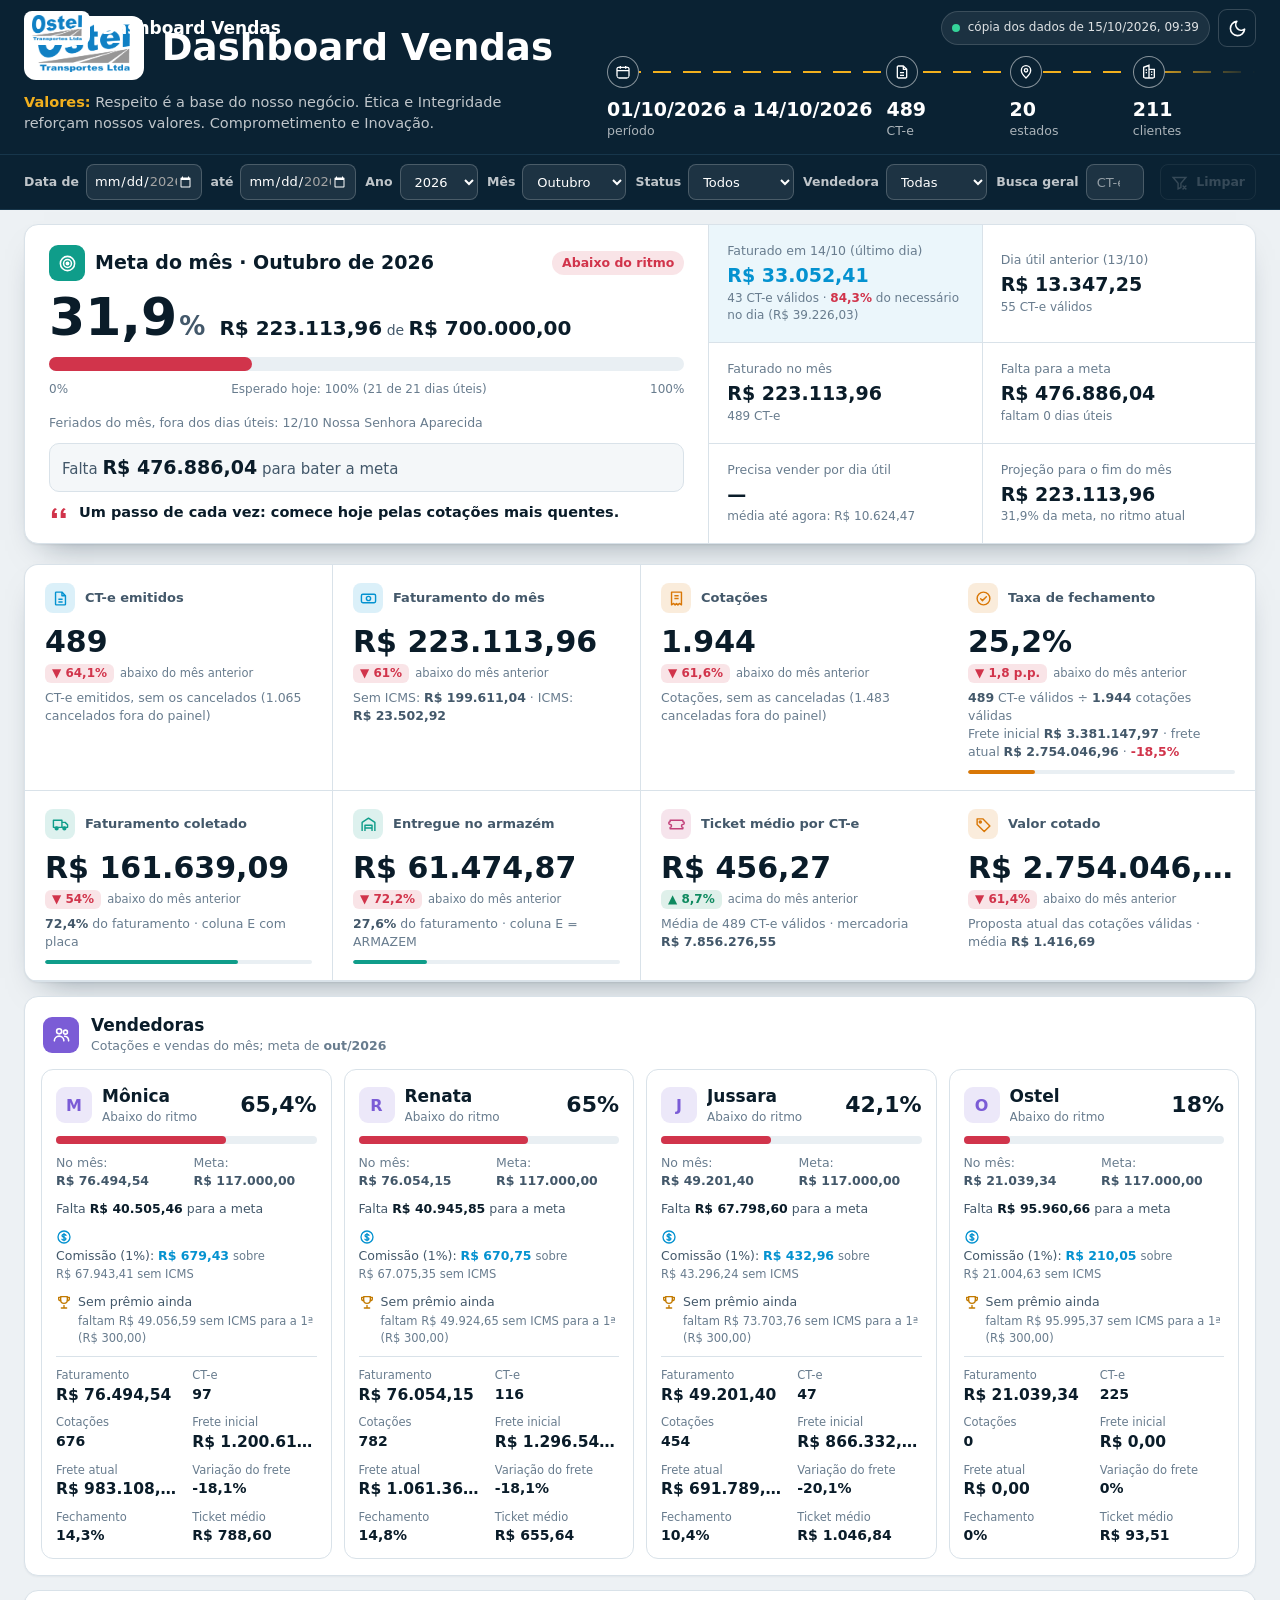
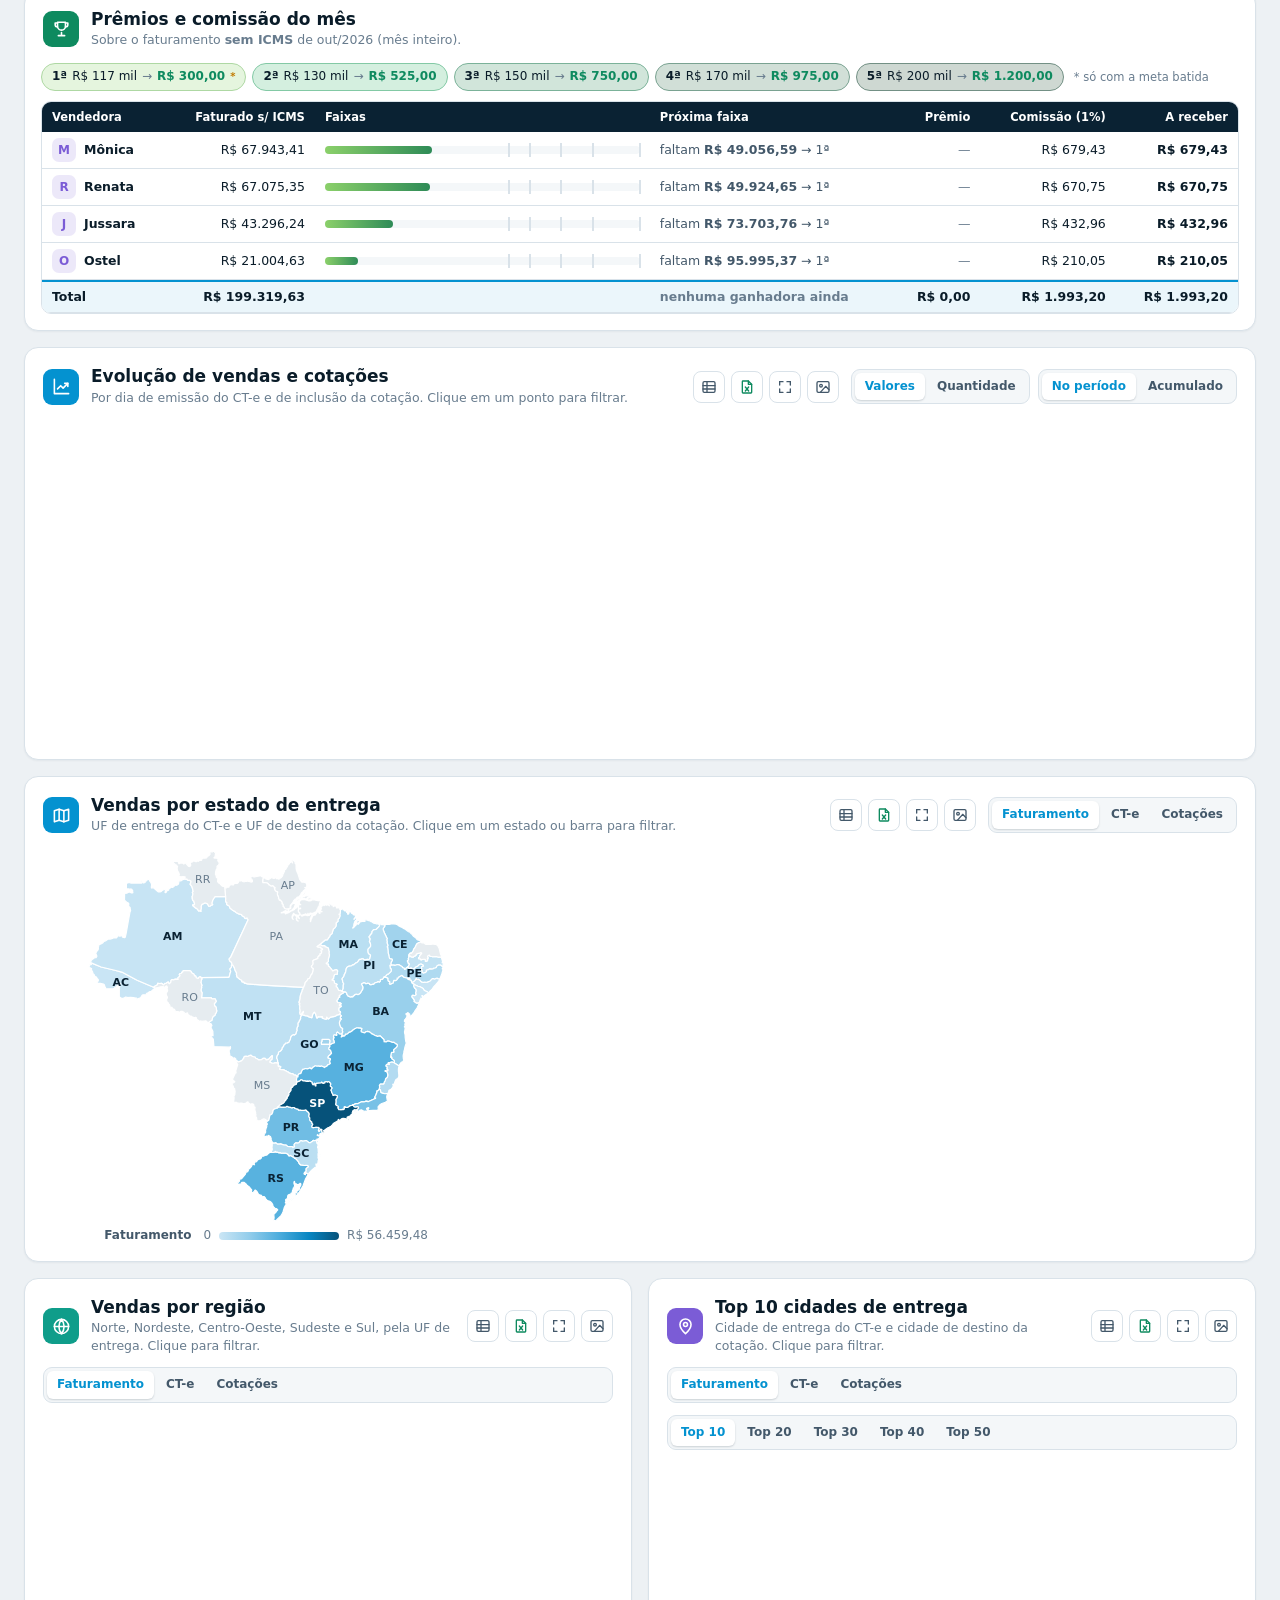
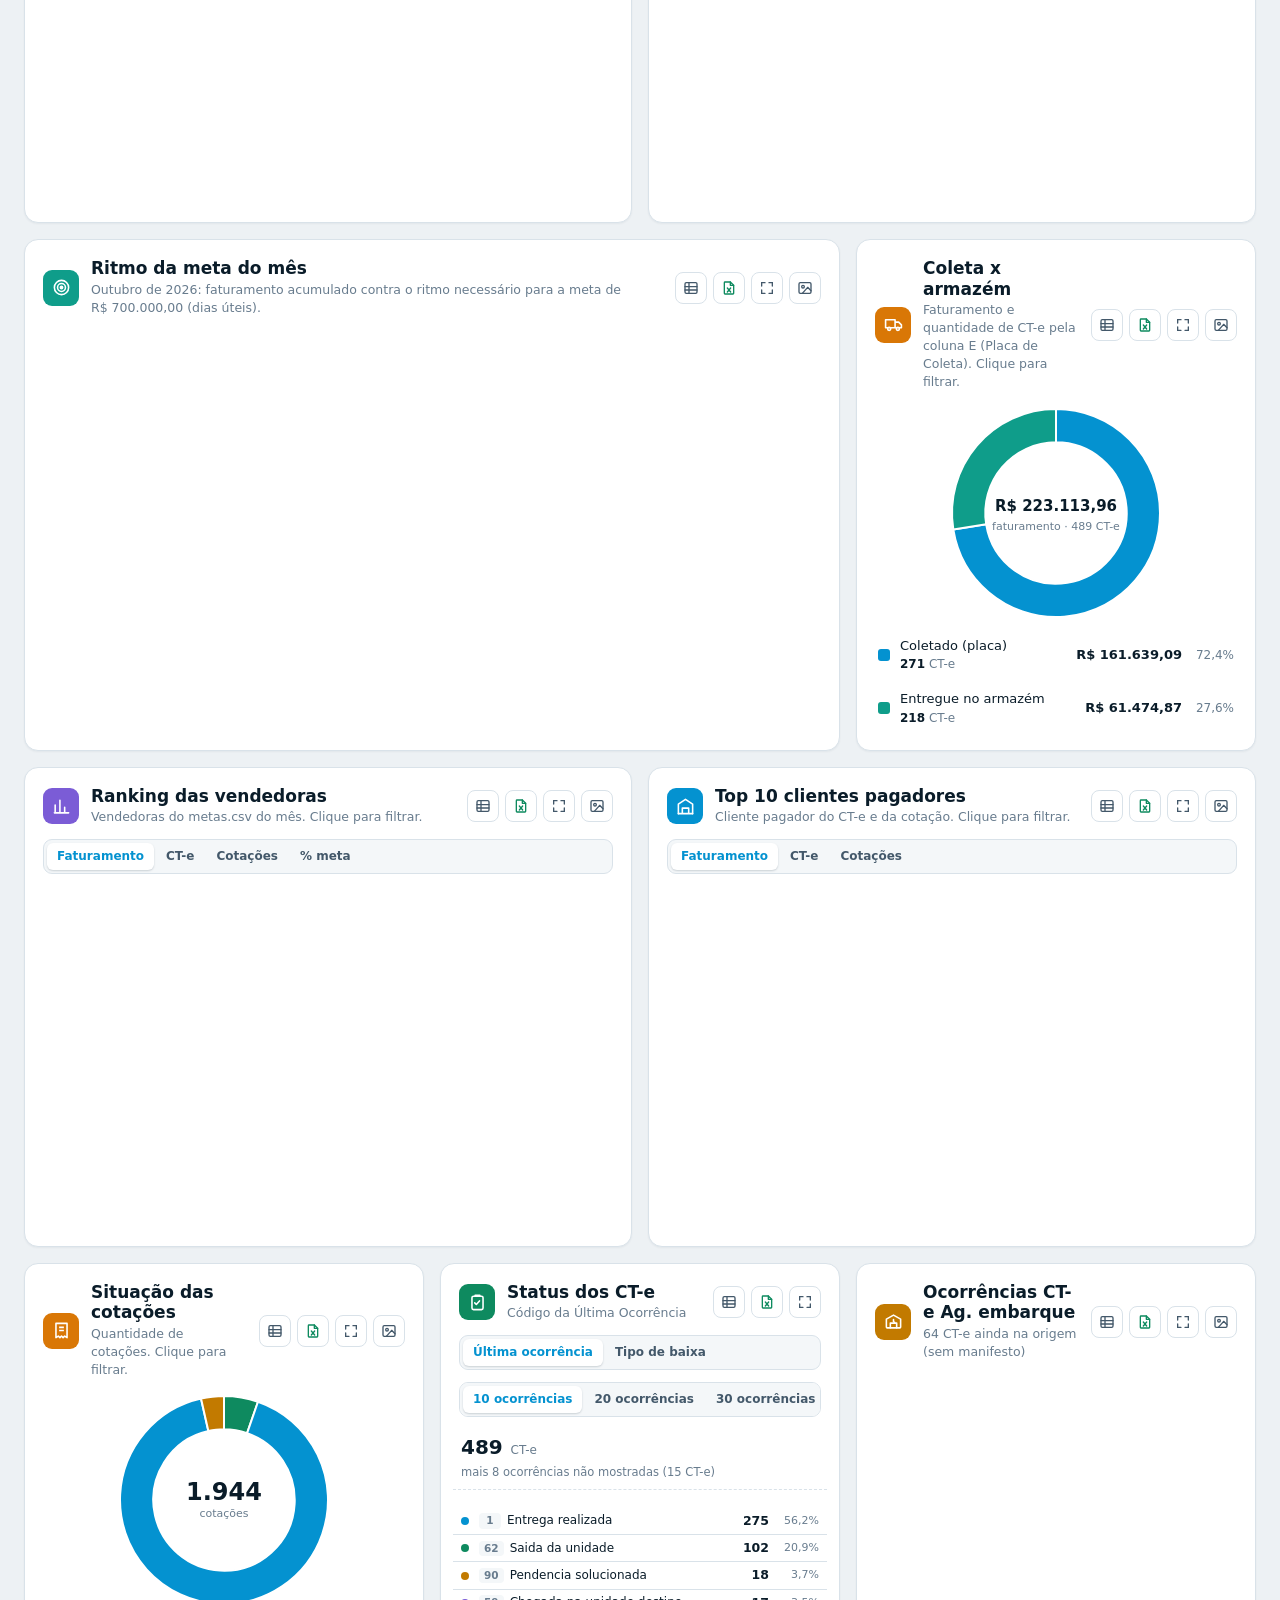
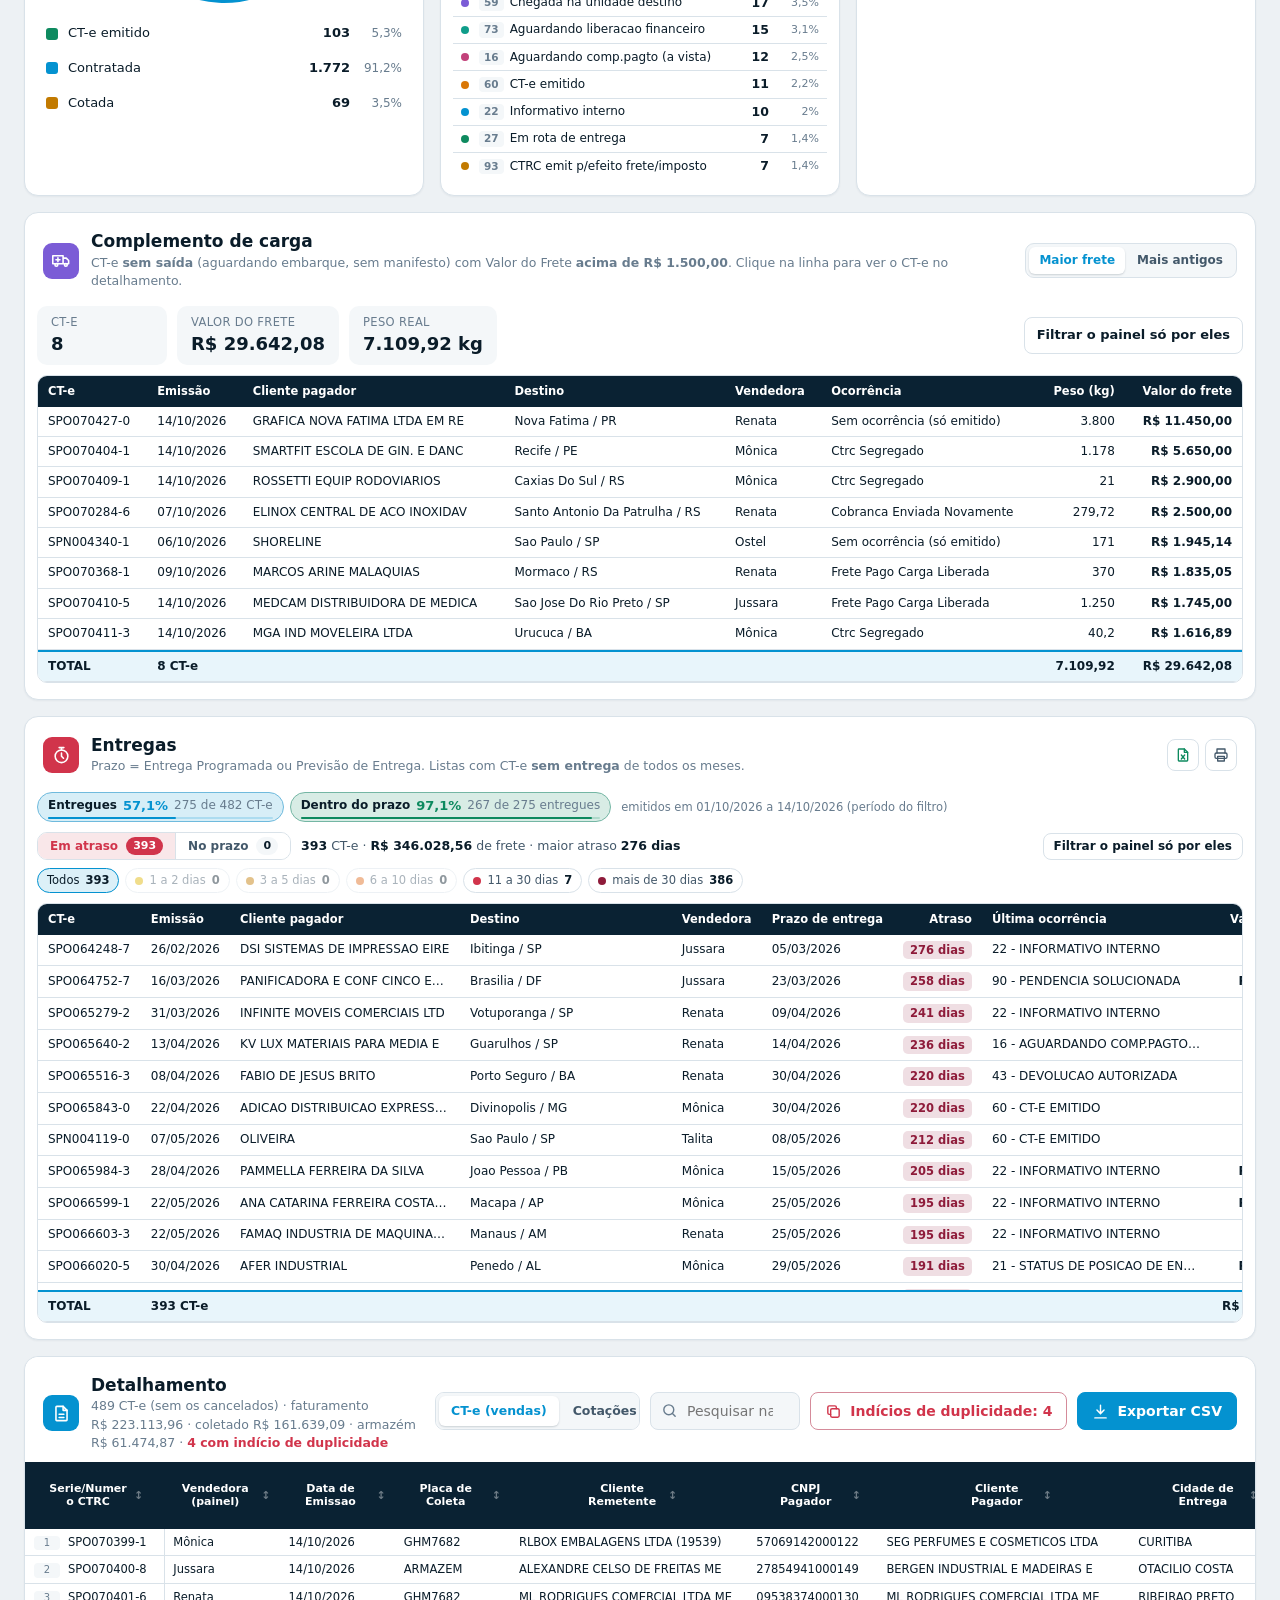
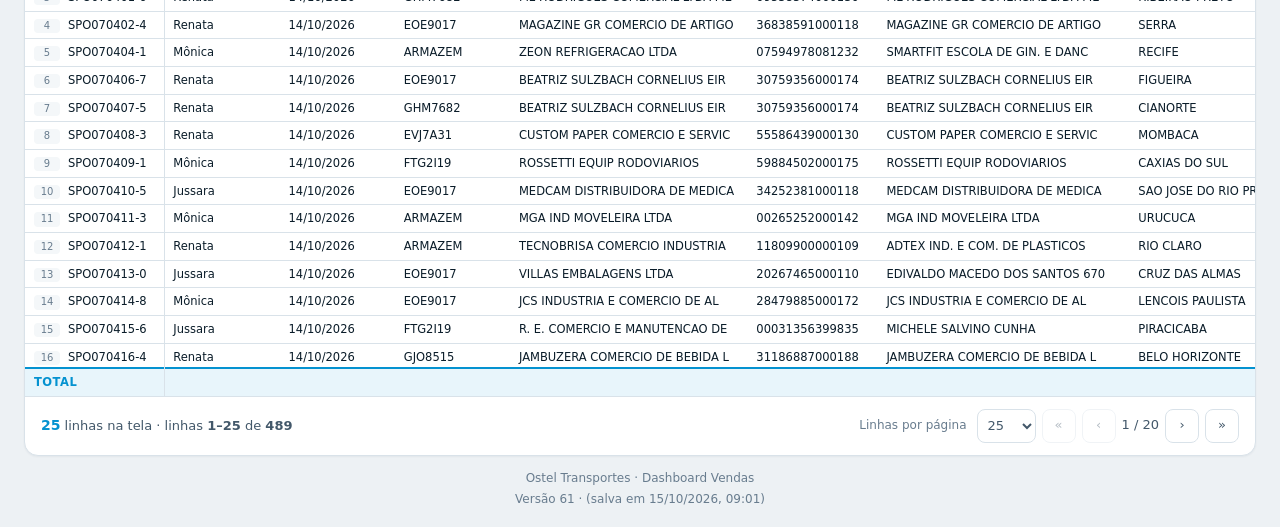
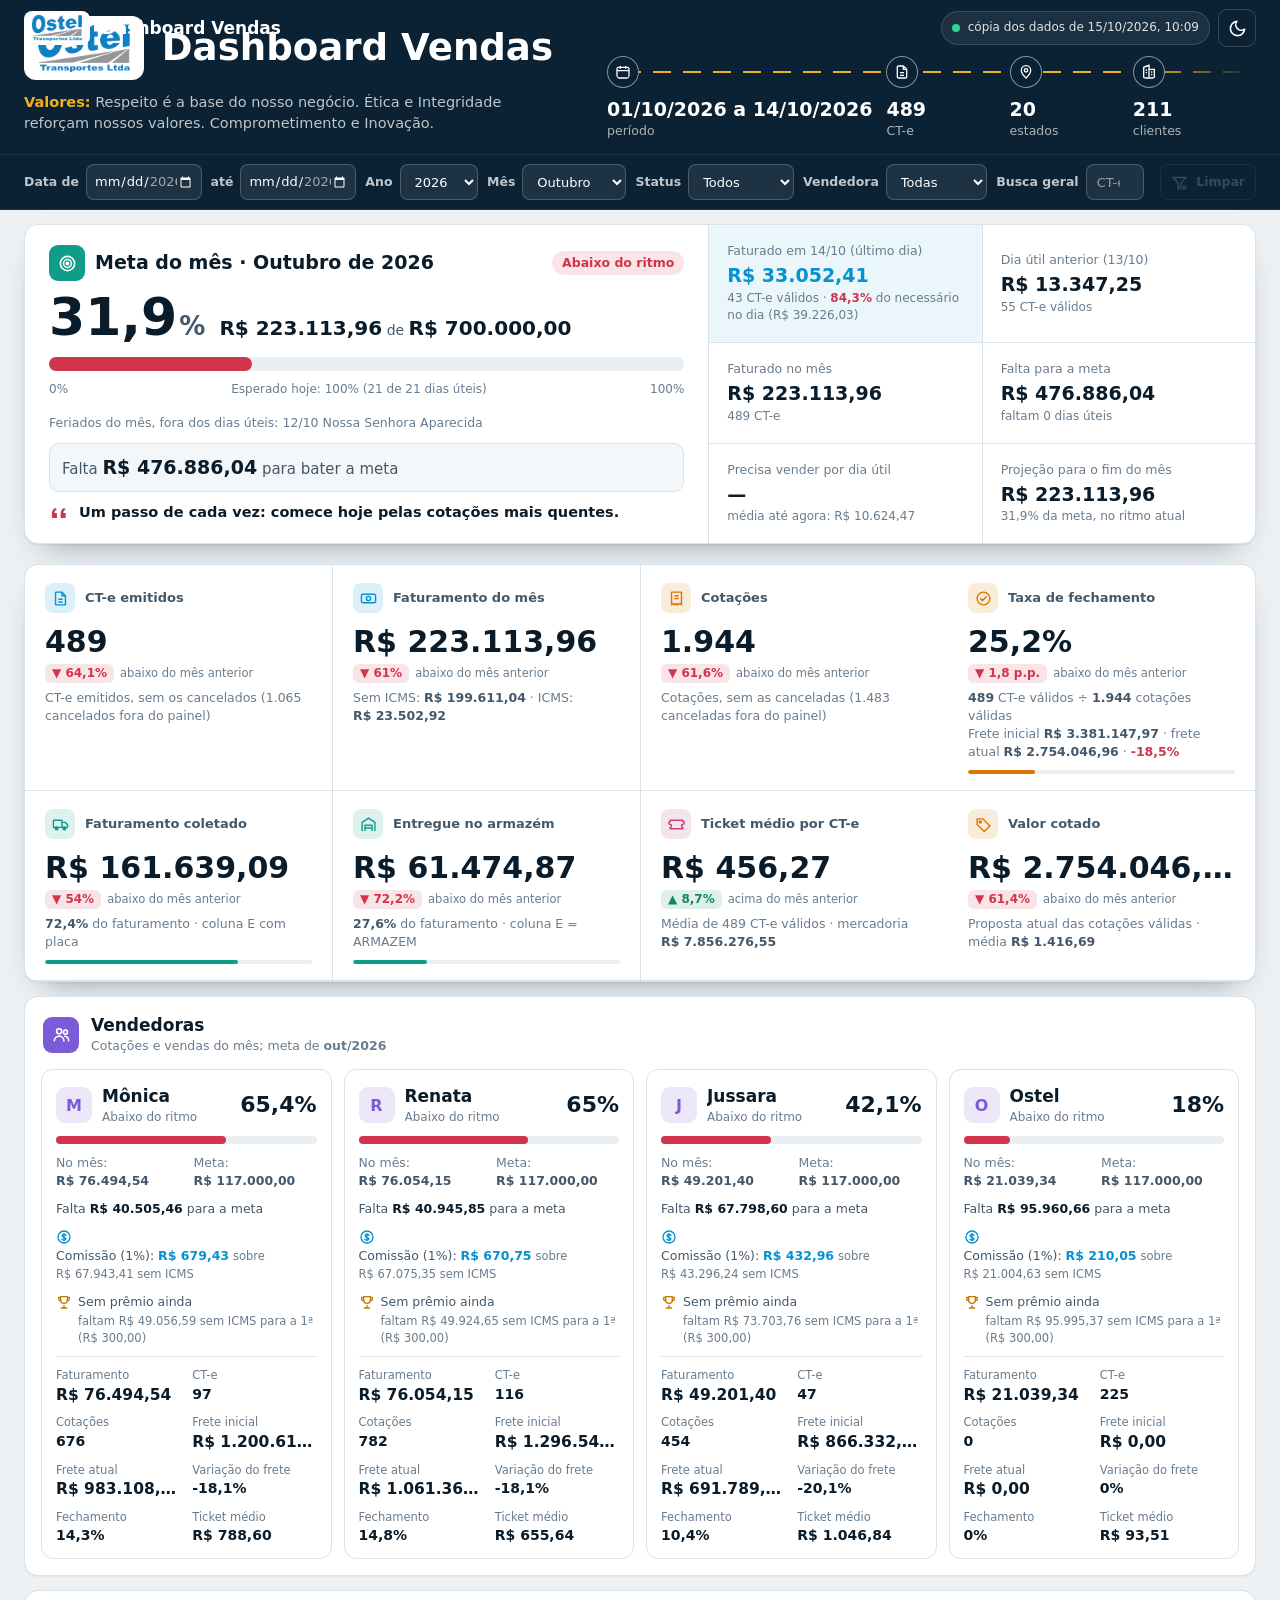
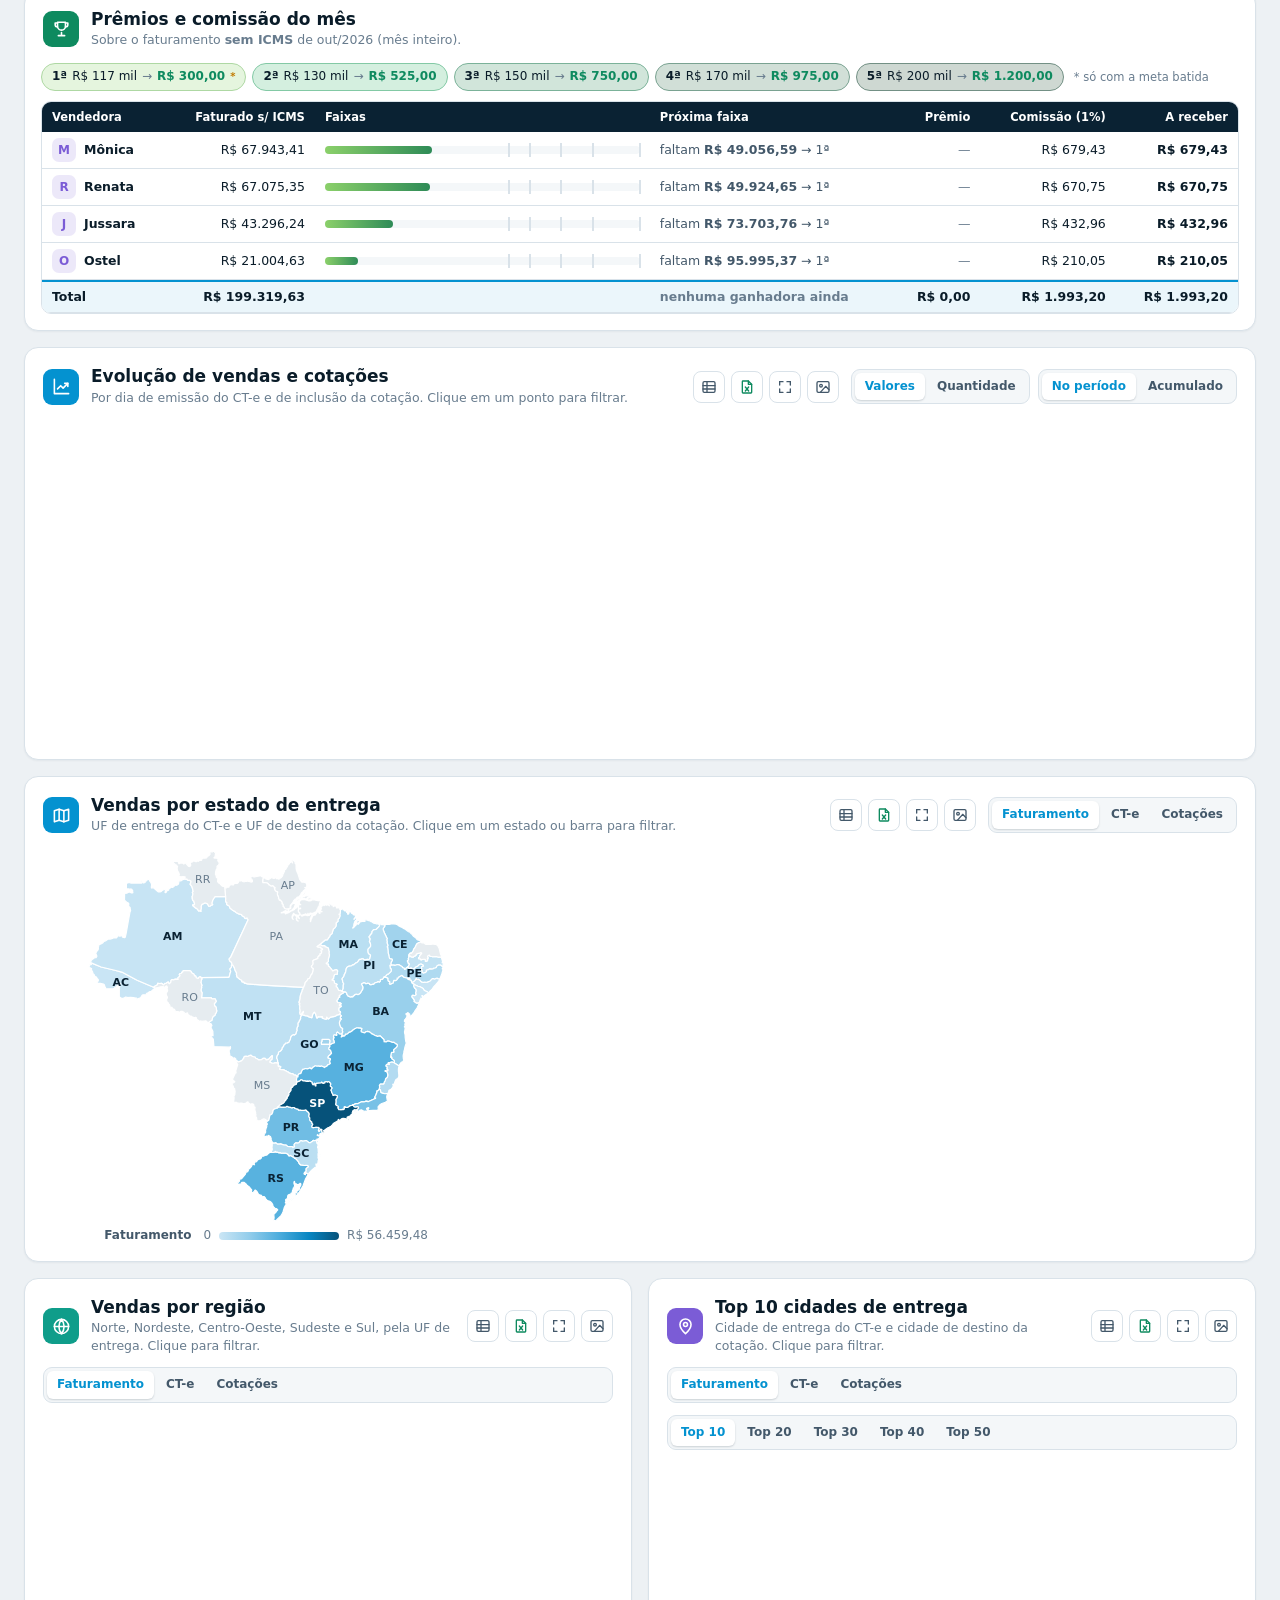
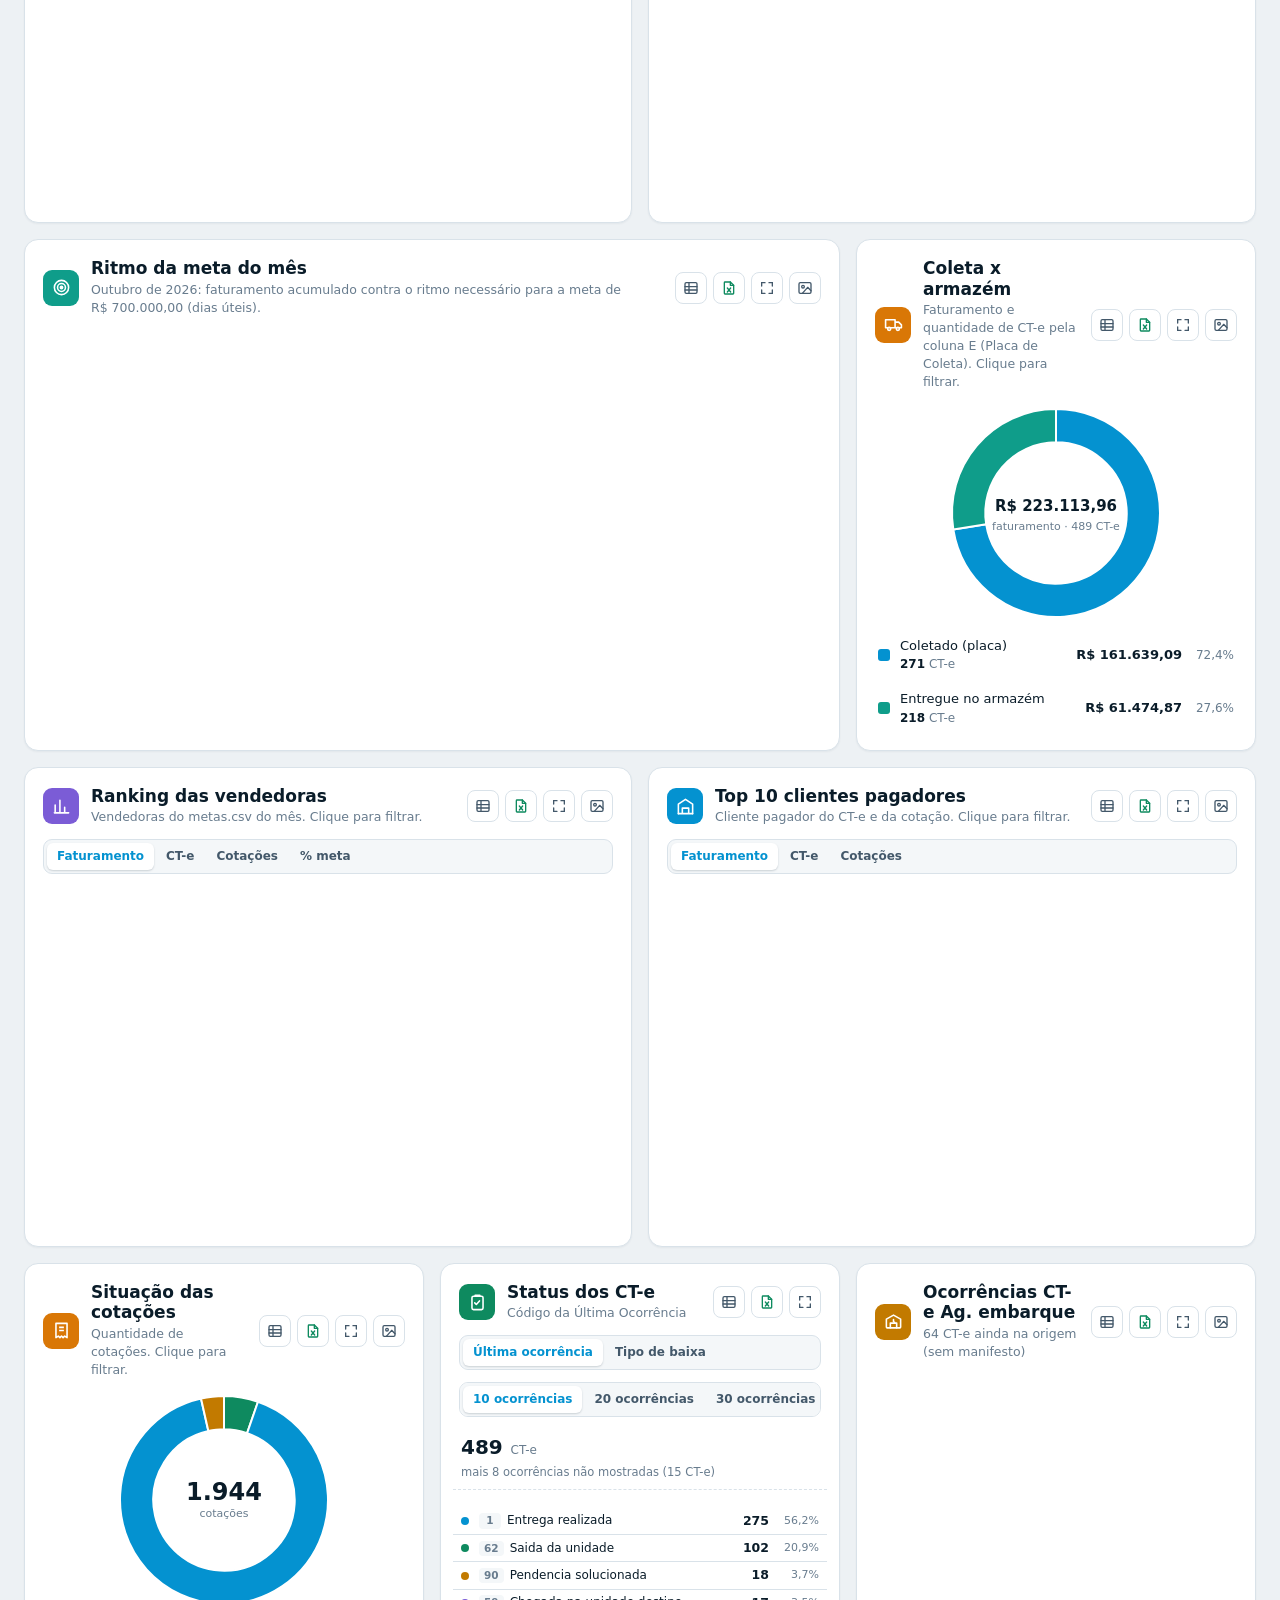
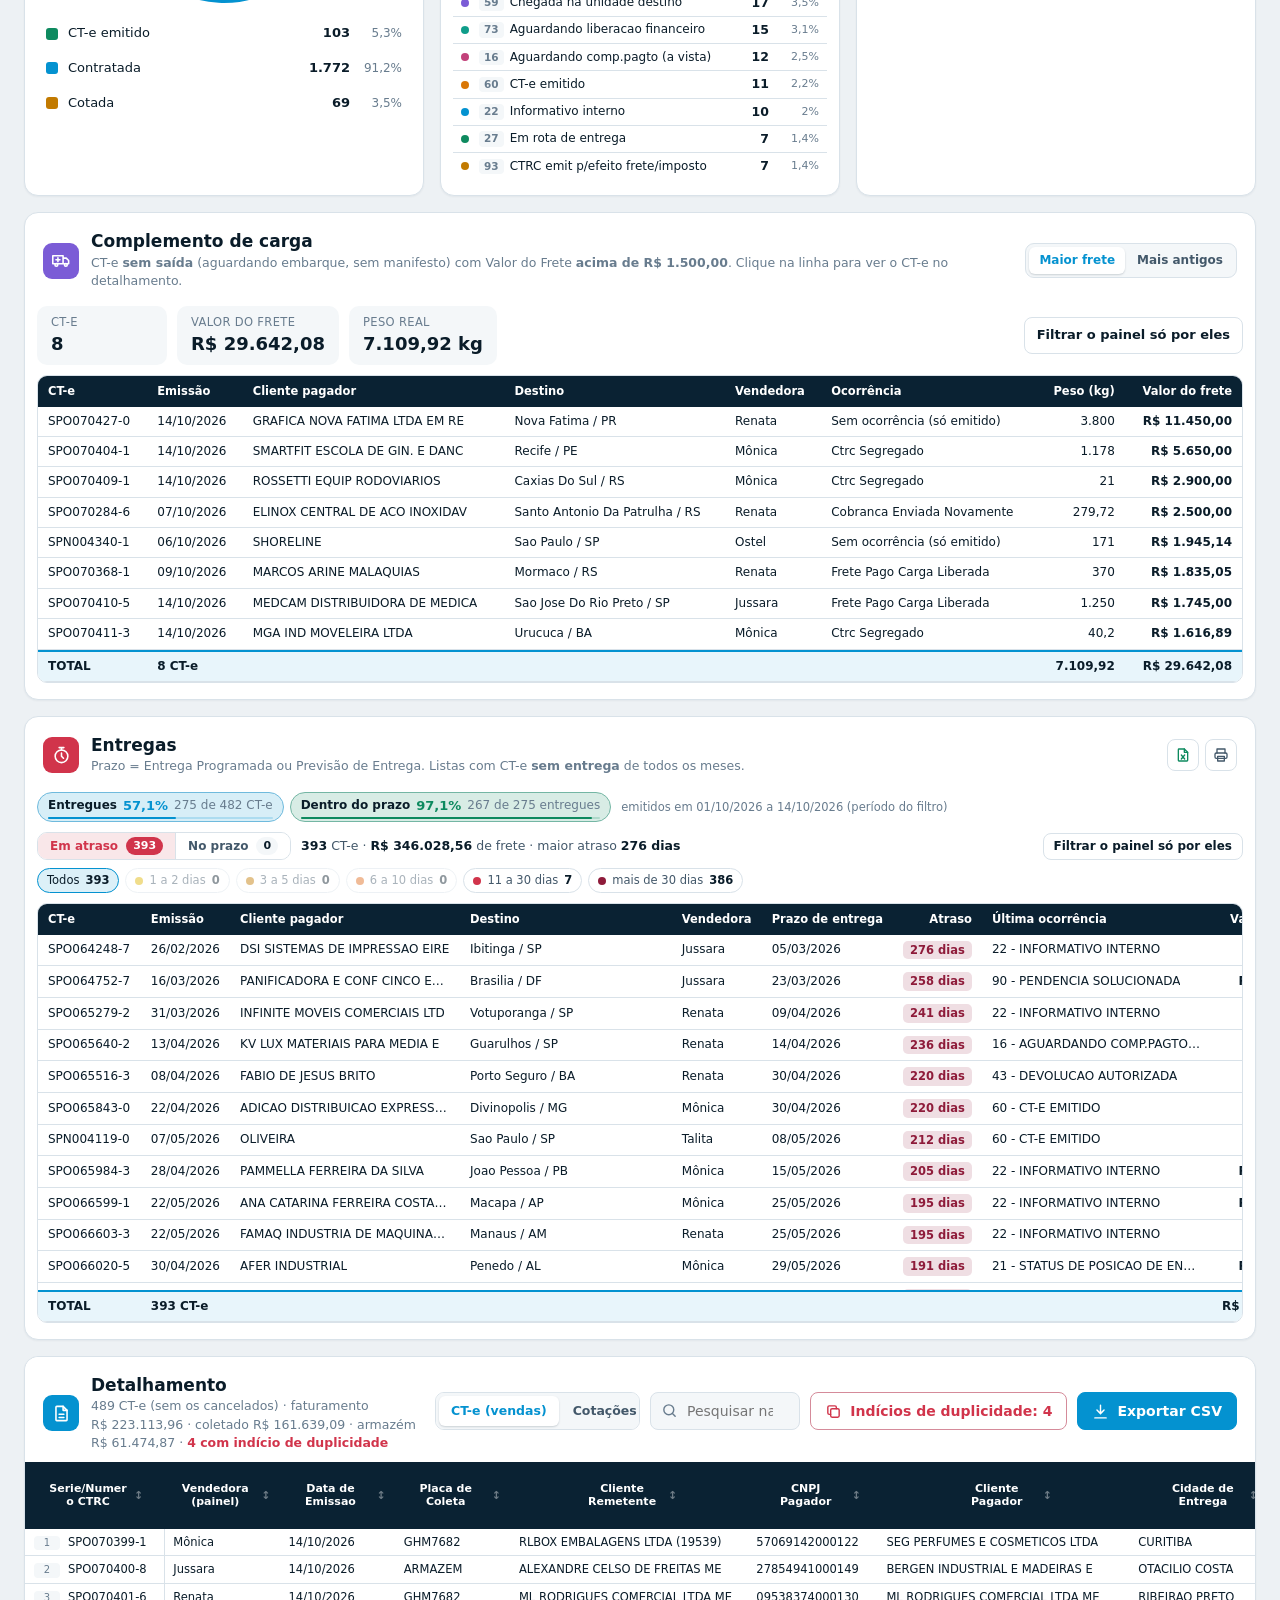
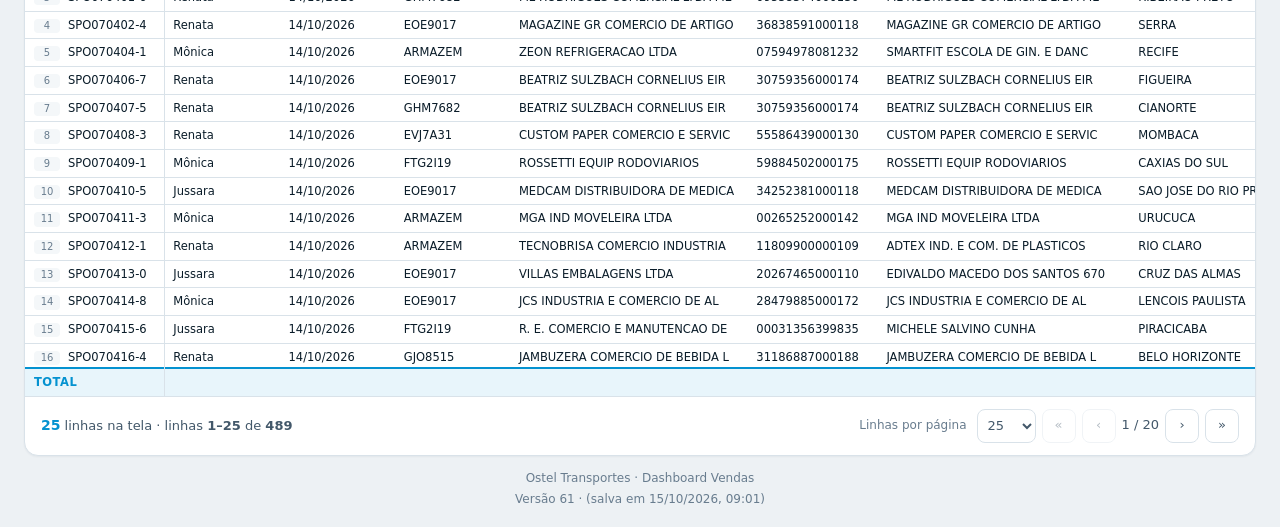
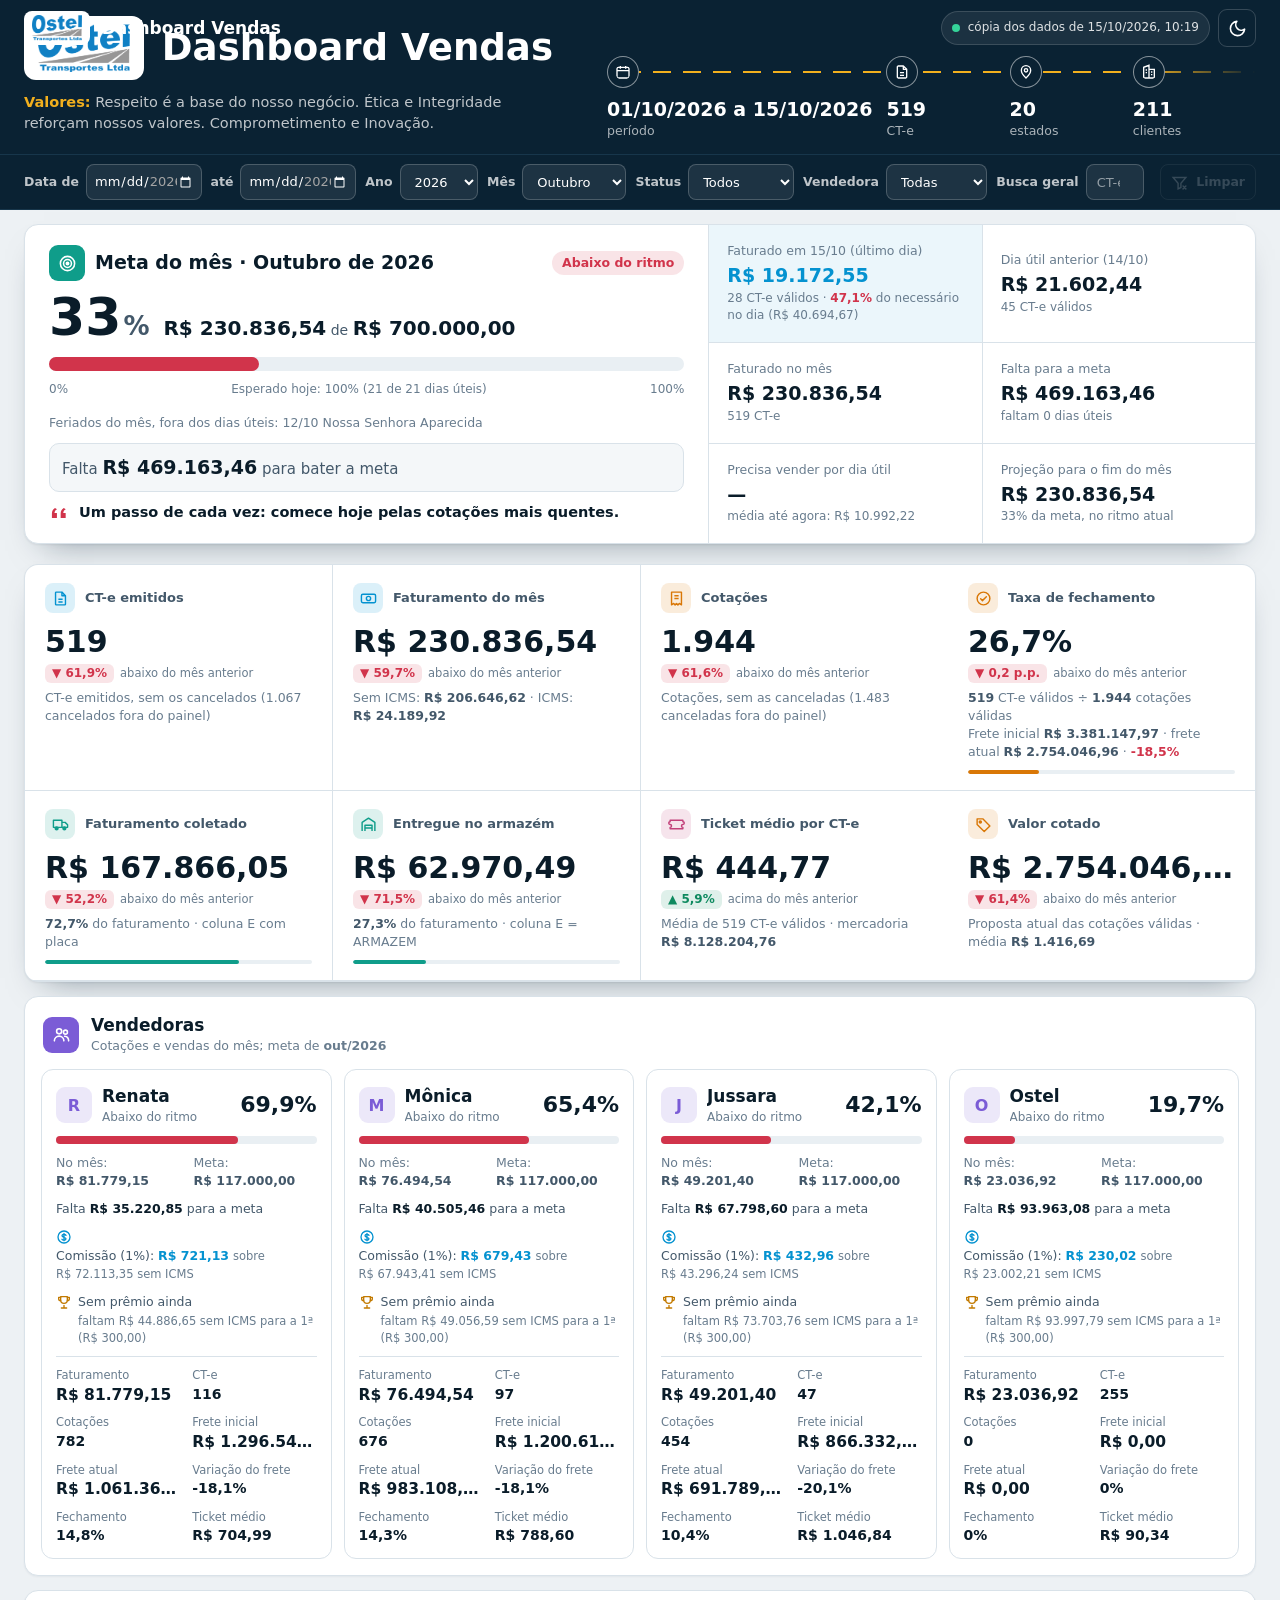
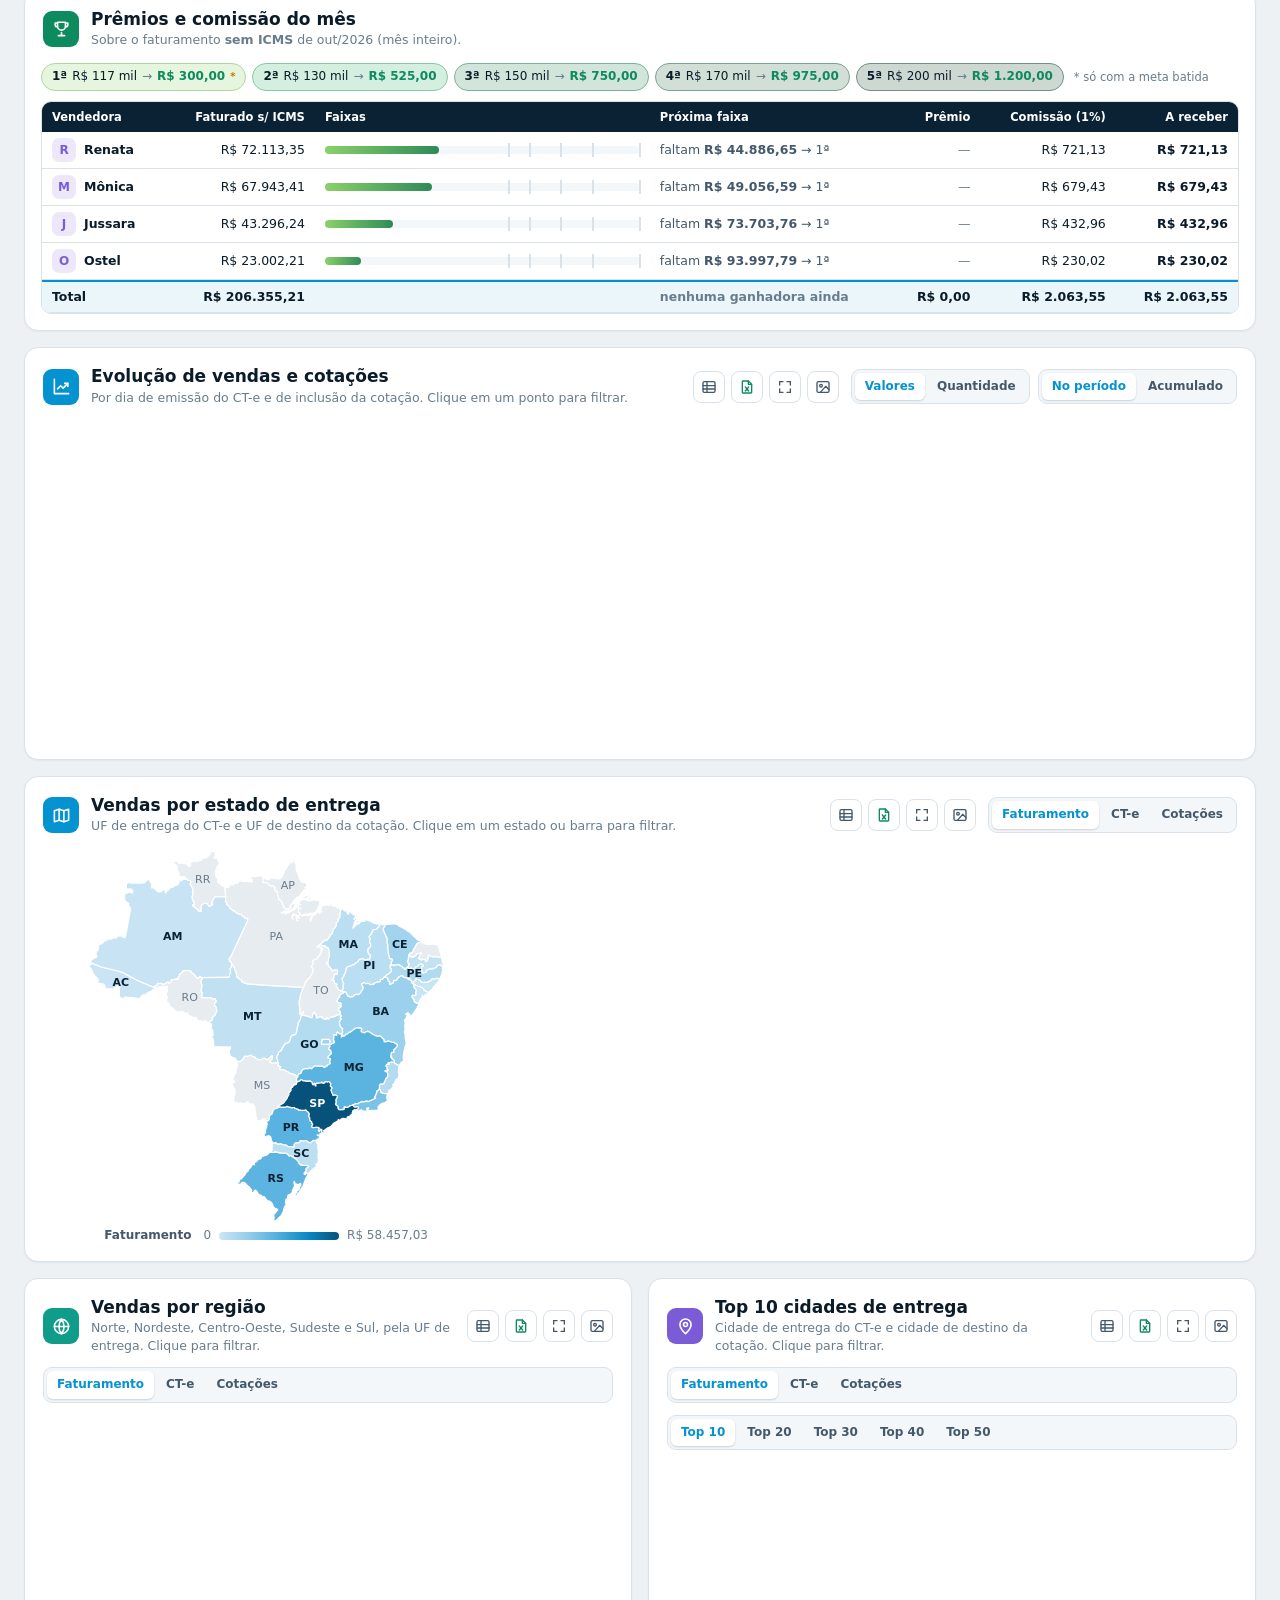
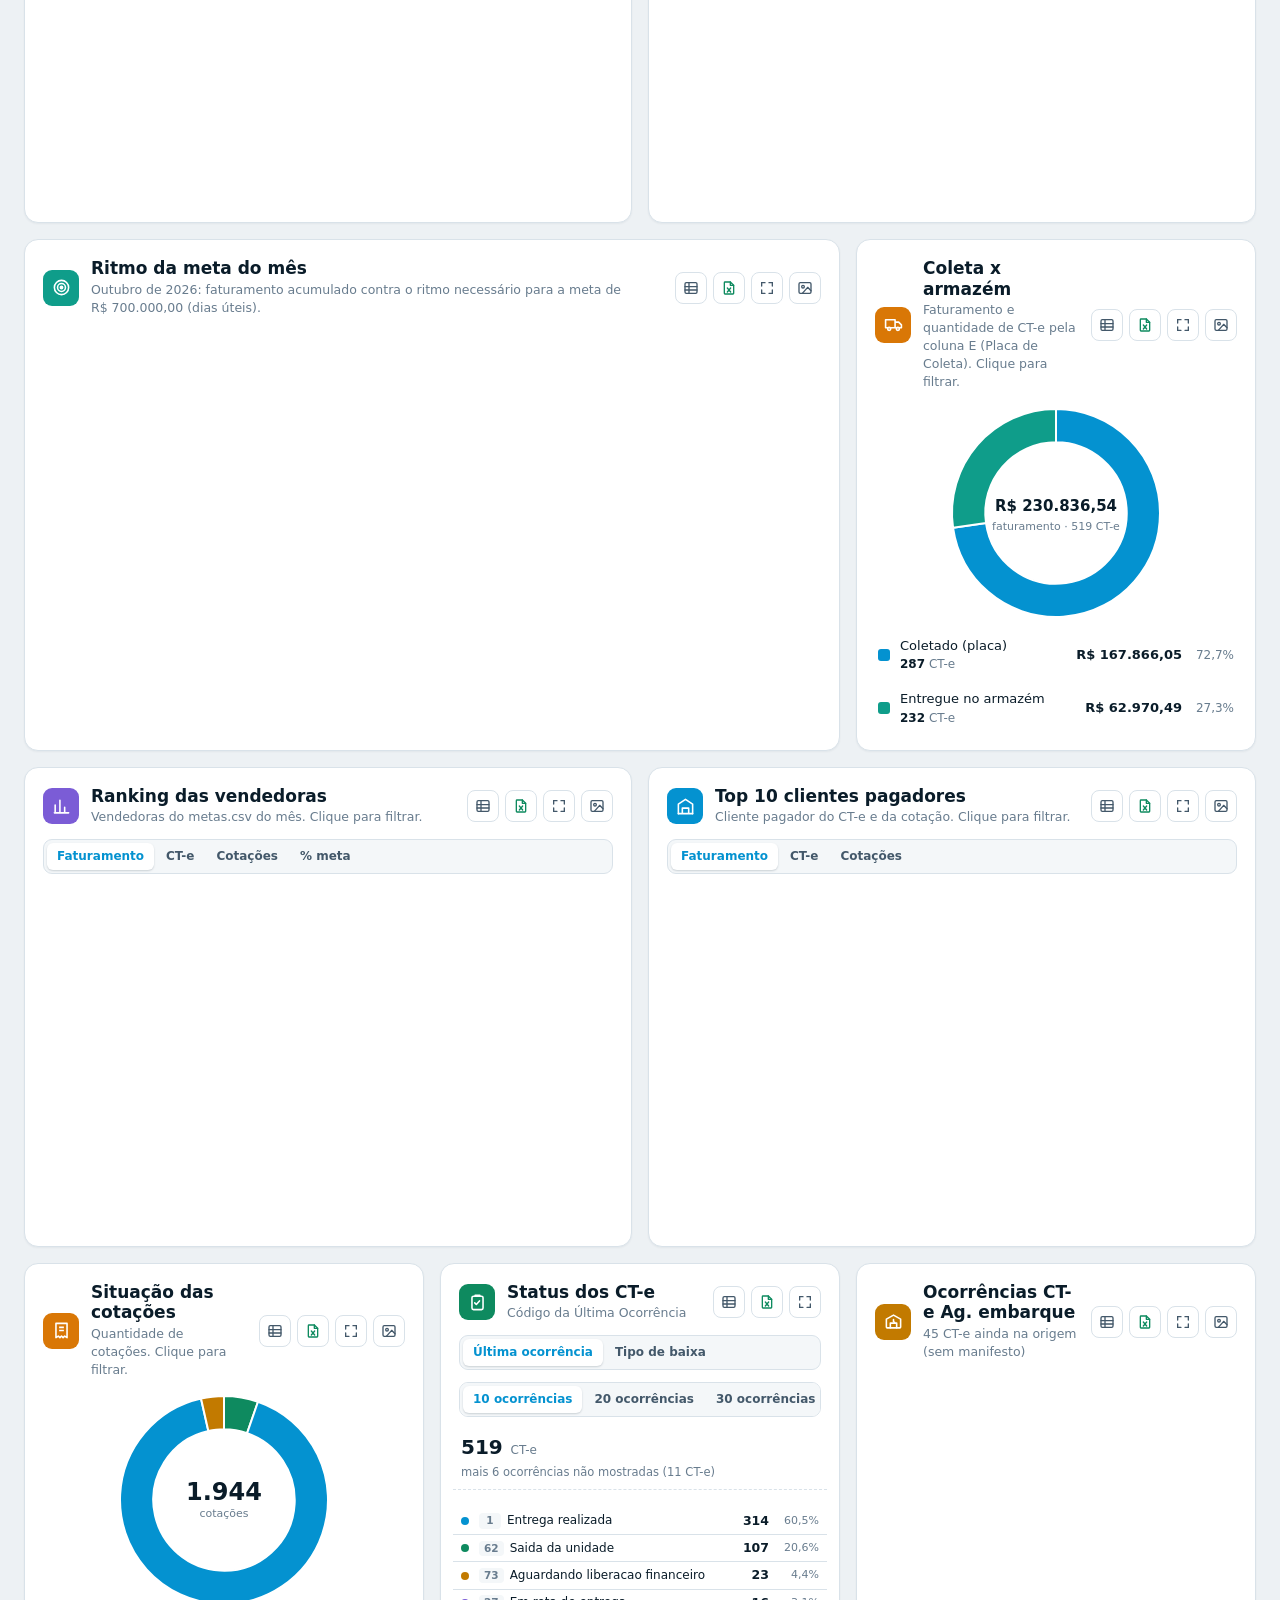
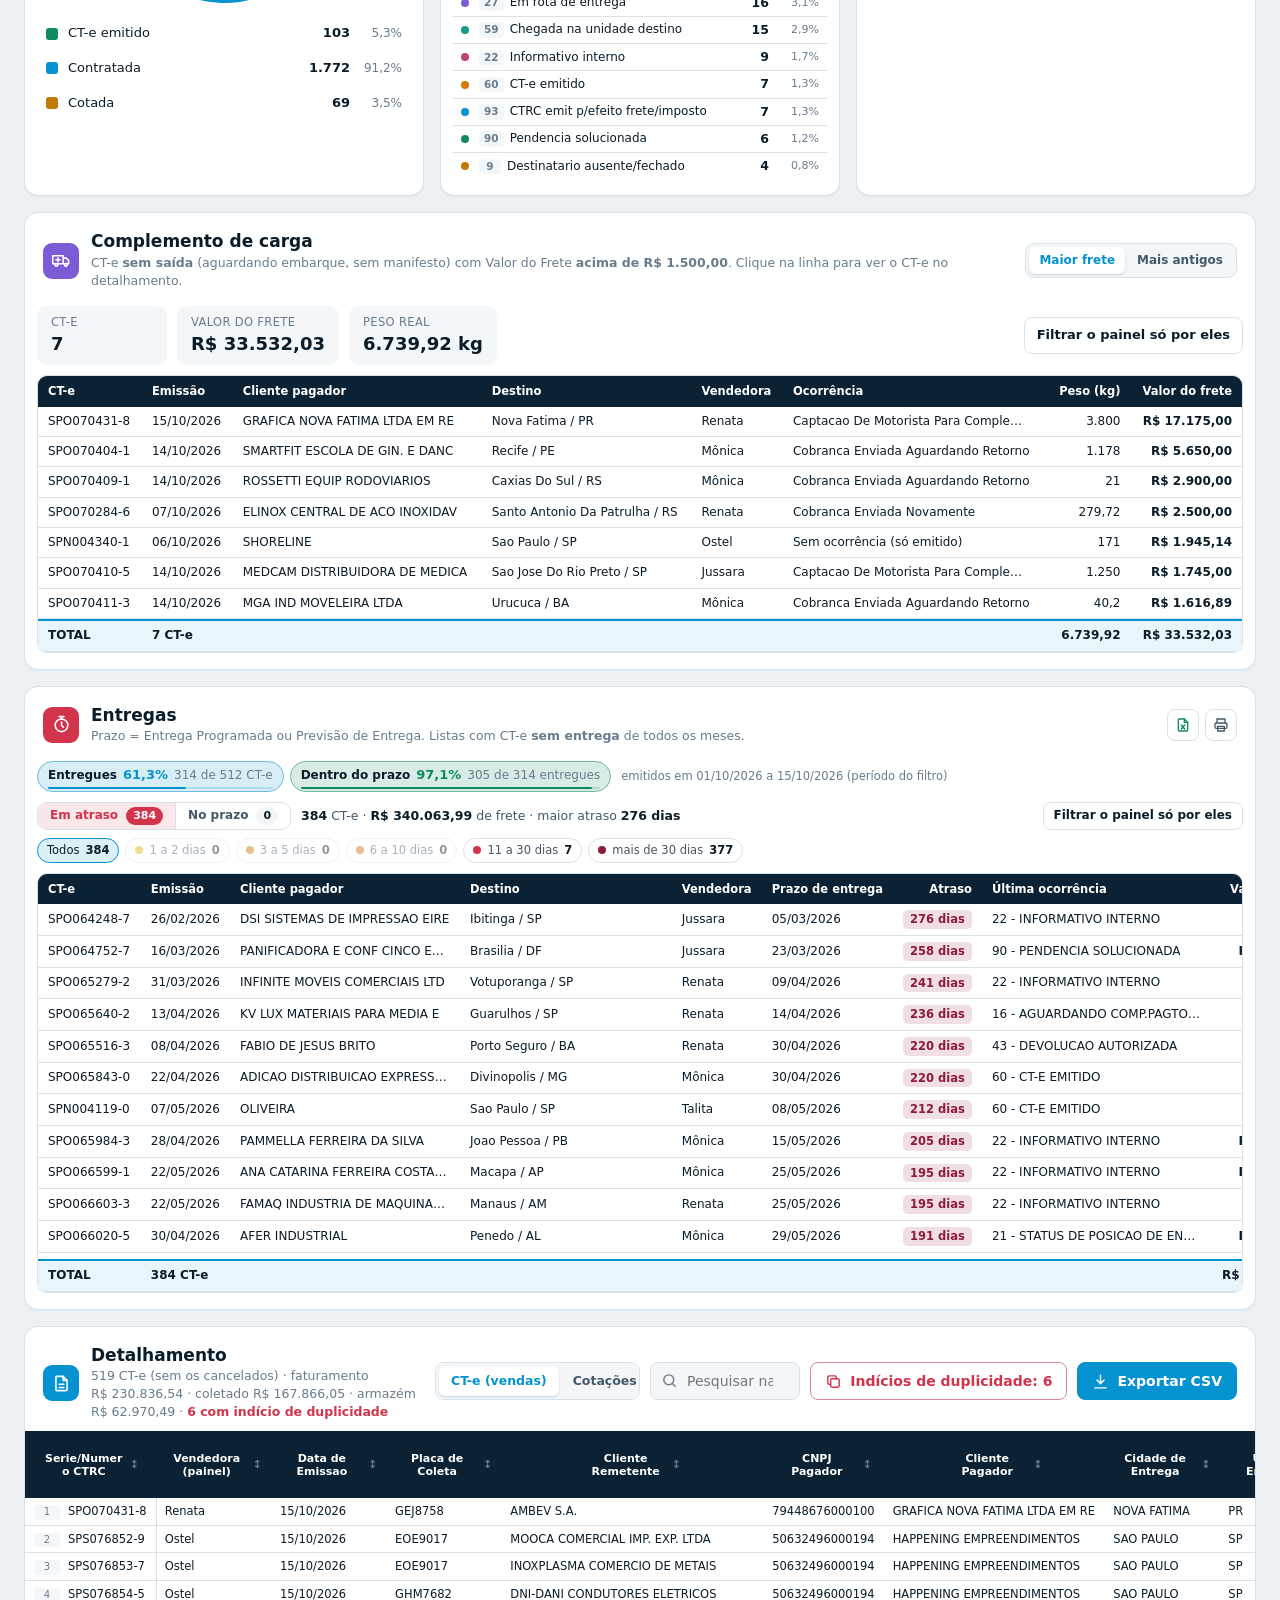
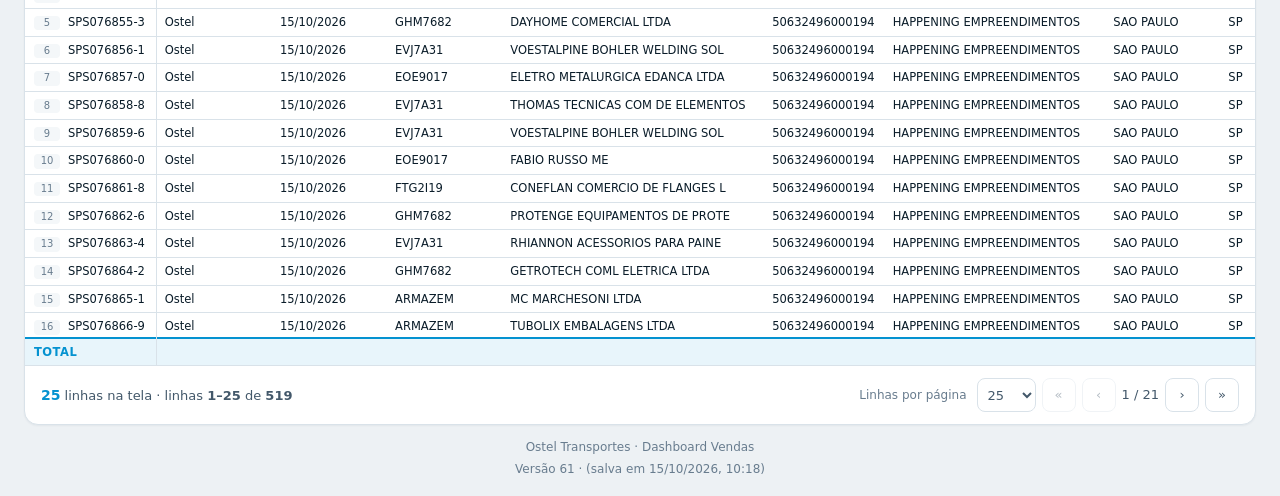
